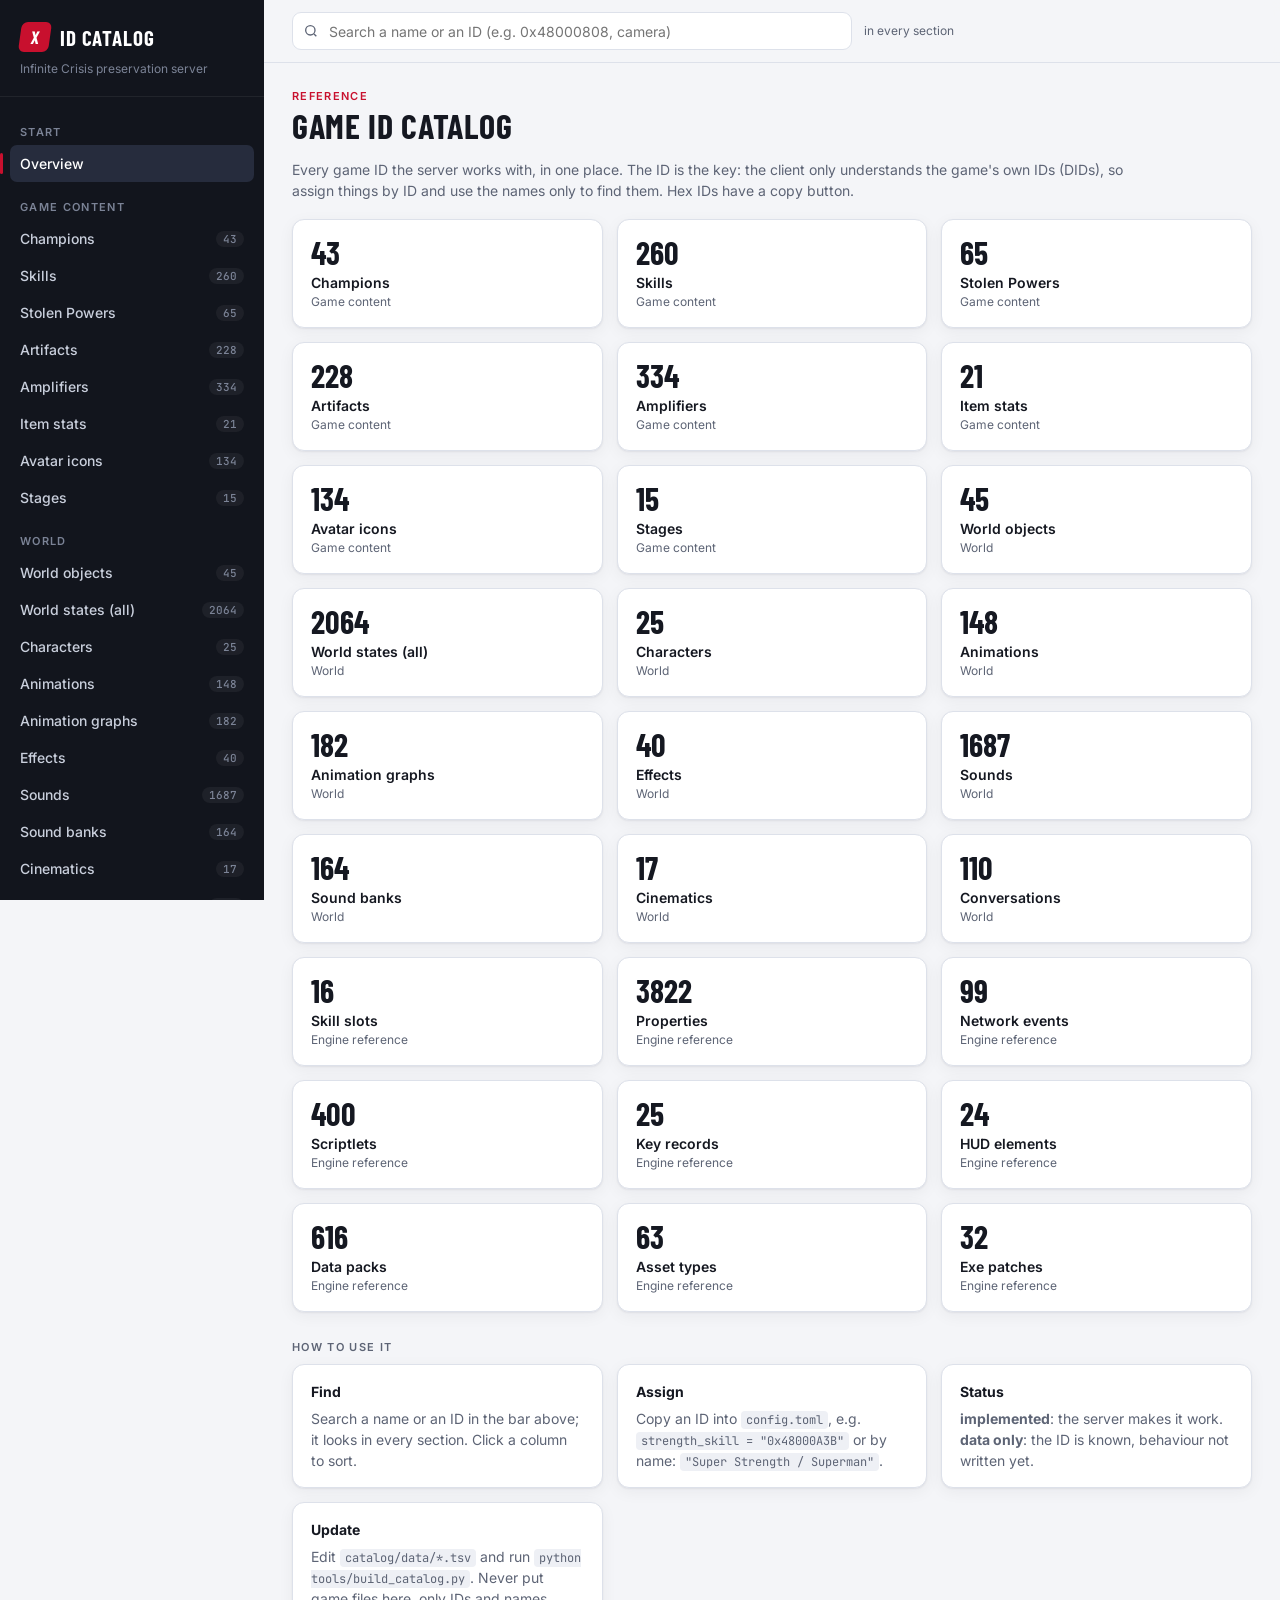
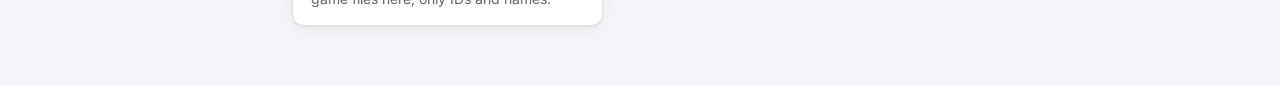
==== catalog/index.html @ af9a7152 "Infinite Crisis server: icserver snapshot Branch content is exactly the local icserver folder (C:\In" ====
<!doctype html>
<html lang="en">
<head>
<meta charset="utf-8">
<meta name="viewport" content="width=device-width, initial-scale=1">
<title>Infinite Crisis ID Catalog</title>
<meta name="description" content="Game IDs for the Infinite Crisis preservation server: champions, skills, Stolen Powers, stages and engine reference.">
<link rel="preconnect" href="https://fonts.googleapis.com">
<link rel="preconnect" href="https://fonts.gstatic.com" crossorigin>
<link href="https://fonts.googleapis.com/css2?family=Barlow+Condensed:wght@600;700&family=Inter:wght@400;500;600&family=JetBrains+Mono:wght@400;500&display=swap" rel="stylesheet">
<style>
:root {
  --bg: #f4f5f8; --panel: #ffffff; --panel-2: #eef0f5; --ink: #151821; --muted: #5d6475;
  --line: #dde1ea; --accent: #c8102e; --accent-ink: #ffffff; --accent-soft: #fbe7ea;
  --side-bg: #12151d; --side-ink: #c9cfdc; --side-muted: #7b8396; --side-hover: #1d2230; --side-active: #262c3d;
  --ok: #1d7a46; --ok-bg: #e2f4ea; --info: #1f5fbf; --info-bg: #e3edfb; --warn: #9a6200; --warn-bg: #fdf1dc;
  --off: #5d6475; --off-bg: #eceef3; --shadow: 0 1px 2px rgba(16,20,30,.06), 0 4px 16px rgba(16,20,30,.05);
  --mono: "JetBrains Mono", ui-monospace, Consolas, monospace;
}
@media (prefers-color-scheme: dark) {
  :root:not([data-theme="light"]) {
    --bg: #0d1016; --panel: #151922; --panel-2: #1b2030; --ink: #e7eaf1; --muted: #98a0b3;
    --line: #262c3b; --accent: #ff3b55; --accent-ink: #ffffff; --accent-soft: #3a1820;
    --side-bg: #090b10; --side-hover: #141823; --side-active: #1c2130;
    --ok: #4fd18b; --ok-bg: #12301f; --info: #74a8ff; --info-bg: #142540; --warn: #f2b545; --warn-bg: #3a2a0c;
    --off: #98a0b3; --off-bg: #20263a; --shadow: none;
  }
}
:root[data-theme="dark"] {
  --bg: #0d1016; --panel: #151922; --panel-2: #1b2030; --ink: #e7eaf1; --muted: #98a0b3;
  --line: #262c3b; --accent: #ff3b55; --accent-ink: #ffffff; --accent-soft: #3a1820;
  --side-bg: #090b10; --side-hover: #141823; --side-active: #1c2130;
  --ok: #4fd18b; --ok-bg: #12301f; --info: #74a8ff; --info-bg: #142540; --warn: #f2b545; --warn-bg: #3a2a0c;
  --off: #98a0b3; --off-bg: #20263a; --shadow: none;
}
* { box-sizing: border-box; }
html, body { margin: 0; height: 100%; }
body { background: var(--bg); color: var(--ink); font: 14px/1.5 Inter, system-ui, sans-serif; }
a { color: inherit; }
.app { display: grid; grid-template-columns: 264px 1fr; min-height: 100vh; }

/* ---- sidebar ---- */
.side { background: var(--side-bg); color: var(--side-ink); position: sticky; top: 0; height: 100vh;
  overflow-y: auto; display: flex; flex-direction: column; }
.brand { padding: 22px 20px 18px; border-bottom: 1px solid #ffffff10; }
.brand .mark { display: flex; align-items: center; gap: 10px; }
.brand .x { width: 30px; height: 30px; border-radius: 6px; background: var(--accent); display: grid;
  place-items: center; font: 700 18px "Barlow Condensed", sans-serif; color: #fff; transform: skew(-8deg); }
.brand h1 { margin: 0; font: 700 21px/1 "Barlow Condensed", sans-serif; letter-spacing: .04em; color: #fff;
  text-transform: uppercase; }
.brand p { margin: 8px 0 0; font-size: 12px; color: var(--side-muted); }
.nav { padding: 10px 10px 24px; flex: 1; }
.nav h2 { margin: 18px 10px 6px; font: 600 11px Inter, sans-serif; letter-spacing: .12em; text-transform: uppercase;
  color: var(--side-muted); }
.nav a { display: flex; align-items: center; justify-content: space-between; gap: 8px; padding: 8px 10px;
  border-radius: 7px; text-decoration: none; color: var(--side-ink); font-weight: 500; position: relative; }
.nav a:hover { background: var(--side-hover); }
.nav a.active { background: var(--side-active); color: #fff; }
.nav a.active::before { content: ""; position: absolute; left: -10px; top: 8px; bottom: 8px; width: 3px;
  border-radius: 2px; background: var(--accent); }
.nav .count { font: 500 11px var(--mono); color: var(--side-muted); background: #ffffff0d; padding: 1px 7px;
  border-radius: 10px; }
.nav .count.zero { opacity: .5; }
.side-foot { padding: 14px 20px; border-top: 1px solid #ffffff10; font-size: 12px; color: var(--side-muted); }
.side-foot button { background: none; border: 1px solid #ffffff22; color: var(--side-ink); border-radius: 6px;
  padding: 5px 10px; cursor: pointer; font: inherit; }

/* ---- main ---- */
.main { min-width: 0; display: flex; flex-direction: column; }
.top { position: sticky; top: 0; z-index: 5; background: color-mix(in srgb, var(--bg) 88%, transparent);
  backdrop-filter: blur(8px); border-bottom: 1px solid var(--line); padding: 12px 28px; display: flex; gap: 12px;
  align-items: center; }
.menu-btn { display: none; background: var(--panel); border: 1px solid var(--line); border-radius: 8px;
  width: 38px; height: 38px; color: var(--ink); cursor: pointer; font-size: 18px; }
.search { flex: 1; position: relative; max-width: 560px; }
.search input { width: 100%; height: 38px; border-radius: 9px; border: 1px solid var(--line);
  background: var(--panel); color: var(--ink); padding: 0 12px 0 36px; font: inherit; outline: none; }
.search input:focus { border-color: var(--accent); box-shadow: 0 0 0 3px var(--accent-soft); }
.search svg { position: absolute; left: 11px; top: 11px; color: var(--muted); }
.scope { font-size: 12px; color: var(--muted); white-space: nowrap; }
.content { padding: 26px 28px 60px; max-width: 1400px; width: 100%; }
.head { display: flex; align-items: flex-end; justify-content: space-between; gap: 16px; flex-wrap: wrap;
  margin-bottom: 16px; }
.head h2 { margin: 0; font: 700 34px/1 "Barlow Condensed", sans-serif; letter-spacing: .02em; text-transform: uppercase; }
.head .kicker { font: 600 11px Inter, sans-serif; letter-spacing: .12em; text-transform: uppercase; color: var(--accent);
  margin-bottom: 6px; }
.desc { color: var(--muted); max-width: 860px; margin: 0 0 18px; }
.meta { display: flex; gap: 8px; align-items: center; flex-wrap: wrap; font-size: 12px; color: var(--muted); }
.meta code { font-family: var(--mono); background: var(--panel-2); padding: 2px 6px; border-radius: 5px; }

/* ---- table ---- */
.card { background: var(--panel); border: 1px solid var(--line); border-radius: 12px; box-shadow: var(--shadow);
  overflow: hidden; }
.tbl-wrap { overflow-x: auto; }
table { border-collapse: collapse; width: 100%; }
th { position: sticky; top: 0; background: var(--panel-2); text-align: left; font: 600 11px Inter, sans-serif;
  letter-spacing: .08em; text-transform: uppercase; color: var(--muted); padding: 10px 14px; white-space: nowrap;
  border-bottom: 1px solid var(--line); cursor: pointer; user-select: none; }
th:hover { color: var(--ink); }
th .arrow { opacity: .35; margin-left: 4px; }
th.sorted .arrow { opacity: 1; color: var(--accent); }
td { padding: 9px 14px; border-bottom: 1px solid var(--line); vertical-align: top; }
tr:last-child td { border-bottom: 0; }
tbody tr:hover td { background: color-mix(in srgb, var(--panel-2) 60%, transparent); }
td.notes { color: var(--muted); min-width: 300px; max-width: 520px; }
td.wide { min-width: 220px; max-width: 420px; }
td .clamp { display: -webkit-box; -webkit-line-clamp: 4; -webkit-box-orient: vertical; overflow: hidden; cursor: pointer; }
td .clamp.open { -webkit-line-clamp: unset; display: block; }
.id { display: inline-flex; align-items: center; gap: 6px; font: 500 12.5px var(--mono); white-space: nowrap; }
.id button { border: 0; background: none; padding: 2px; cursor: pointer; color: var(--muted); border-radius: 4px;
  line-height: 0; opacity: .55; }
.id button:hover { opacity: 1; color: var(--accent); background: var(--accent-soft); }
.hexlist { display: flex; flex-wrap: wrap; gap: 4px 10px; }
.badge { display: inline-block; padding: 2px 9px; border-radius: 20px; font: 600 11.5px Inter, sans-serif;
  white-space: nowrap; background: var(--off-bg); color: var(--off); }
.badge.ok { background: var(--ok-bg); color: var(--ok); }
.badge.info { background: var(--info-bg); color: var(--info); }
.badge.warn { background: var(--warn-bg); color: var(--warn); }
.empty { padding: 40px 24px; text-align: center; color: var(--muted); }
.empty strong { display: block; color: var(--ink); font-size: 15px; margin-bottom: 6px; }
.more { padding: 12px 16px; border-top: 1px solid var(--line); color: var(--muted); font-size: 13px; }
.more button { font: inherit; font-weight: 600; color: var(--accent); background: var(--accent-soft); border: 0;
  border-radius: 7px; padding: 5px 10px; cursor: pointer; }
mark { background: var(--accent-soft); color: inherit; border-radius: 3px; padding: 0 1px; }

/* ---- overview ---- */
.tiles { display: grid; grid-template-columns: repeat(auto-fill, minmax(230px, 1fr)); gap: 14px; margin: 8px 0 28px; }
.tile { background: var(--panel); border: 1px solid var(--line); border-radius: 12px; padding: 16px 18px;
  text-decoration: none; box-shadow: var(--shadow); transition: border-color .15s, transform .15s; display: block; }
.tile:hover { border-color: var(--accent); transform: translateY(-1px); }
.tile .n { font: 700 32px/1 "Barlow Condensed", sans-serif; }
.tile .t { font-weight: 600; margin-top: 4px; }
.tile .g { font-size: 12px; color: var(--muted); }
.howto { display: grid; grid-template-columns: repeat(auto-fit, minmax(280px, 1fr)); gap: 14px; }
.howto .card { padding: 16px 18px; }
.howto h3 { margin: 0 0 6px; font-size: 14px; }
.howto p { margin: 0; color: var(--muted); }
.howto code { font-family: var(--mono); font-size: 12px; background: var(--panel-2); padding: 1px 5px; border-radius: 4px; }
.group-label { font: 600 11px Inter, sans-serif; letter-spacing: .12em; text-transform: uppercase; color: var(--muted);
  margin: 26px 0 10px; }
.hit-section { margin-bottom: 26px; }
.hit-section h3 { margin: 0 0 8px; font: 700 20px "Barlow Condensed", sans-serif; text-transform: uppercase; }
.hit-section h3 a { text-decoration: none; }
.hit-section h3 a:hover { color: var(--accent); }
.toast { position: fixed; bottom: 20px; left: 50%; transform: translateX(-50%) translateY(20px); opacity: 0;
  background: var(--ink); color: var(--bg); padding: 8px 14px; border-radius: 8px; font-size: 13px;
  transition: .2s; pointer-events: none; z-index: 20; }
.toast.show { opacity: 1; transform: translateX(-50%); }

@media (max-width: 860px) {
  .app { grid-template-columns: 1fr; }
  .side { position: fixed; inset: 0 auto 0 0; width: 280px; z-index: 30; transform: translateX(-100%);
    transition: transform .2s; }
  .app.open .side { transform: none; box-shadow: 0 0 0 100vmax #0008; }
  .menu-btn { display: inline-grid; place-items: center; }
  .top { padding: 10px 16px; }
  .content { padding: 20px 16px 48px; }
  .scope { display: none; }
  .head h2 { font-size: 28px; }
}
</style>
</head>
<body>
<div class="app" id="app">
  <aside class="side">
    <div class="brand">
      <div class="mark"><div class="x">X</div><h1>ID Catalog</h1></div>
      <p>Infinite Crisis preservation server</p>
    </div>
    <nav class="nav" id="nav"></nav>
    <div class="side-foot"><button id="theme" type="button">Toggle theme</button></div>
  </aside>
  <div class="main">
    <div class="top">
      <button class="menu-btn" id="menuBtn" type="button" aria-label="Menu">&#9776;</button>
      <label class="search">
        <svg width="16" height="16" viewBox="0 0 24 24" fill="none" stroke="currentColor" stroke-width="2"><circle cx="11" cy="11" r="7"/><path d="m20 20-3.5-3.5"/></svg>
        <input id="q" type="search" placeholder="Search a name or an ID (e.g. 0x48000808, camera)" autocomplete="off">
      </label>
      <span class="scope" id="scope"></span>
    </div>
    <main class="content" id="content"></main>
  </div>
</div>
<div class="toast" id="toast"></div>
<script>
const CATALOG = [{"group":"Game content","sections":[{"id":"champions","title":"Champions","file":"data/champions.tsv","description":"Every champion with its record (0x48), entity / variant (0x40), skill set and costumes. The variant is what the lobby and the server use to pick a champion.","columns":["id","name","variant","skill_set","skill_pack","portrait_icon","costume_variants","server_status"],"rows":[["0x48000915","Aquaman","0x400005C6","0x48000911","0xA0000289","0x1300197C","0x40000998 0x40000B12","data only"],["0x4800076F","Arcane Green Lantern","0x4000043B","0x4800076A","0xA0000288","0x130014DB","0x40000ABD 0x40000BC0 0x40000C09","data only"],["0x48000EA6","Arcane Supergirl","0x40000AB2","0x48000EA8","0xA00002B8","0x13002A61","0x40000AB2","data only"],["0x480007A0","Atomic Green Lantern","0x4000047D","0x480007A2","0xA0000287","0x13001650","0x4000080C 0x40000C1B","data only"],["0x48000D35","Atomic Joker","0x40000961","0x48000D37","0xA00002A5","0x130024C2","0x40000D4E 0x40000BAE","data only"],["0x48000888","Atomic Poison Ivy","0x40000553","0x48000883","0xA0000285","0x130018A2","0x4000091D 0x40000CD4","data only"],["0x480006D5","Atomic Wonder Woman","0x400003EC","0x480006D4","0xA0000284","0x1300130A","0x40000802 0x40000BED","data only"],["0x48000CFF","Atrocitus","0x40000932","0x48000D01","0xA0000283","0x1300243A","0x40000E76 0x40000A92","data only"],["0x480005CB","Batman","0x40000280","0x480005C9","0xA000028A","0x13000E6F","0x40000546 0x4000063A 0x40000CC0","data only"],["0x48000A89","Blue Beetle","0x400007FA","0x48000A8B","0xA00002A1","0x13001DC2","0x40000999 0x40000CA8","data only"],["0x4800072B","Catwoman","0x4000041C","0x4800072A","0xA0000299","0x1300146B","0x4000080A 0x40000B15","data only"],["0x480006A5","Cyborg","0x400003B2","0x480006A4","0xA0000298","0x1300124D","0x4000081F","data only"],["0x4800061D","Doomsday","0x4000015A","0x4800061B","0xA000028F","0x1300081B","0x4000039B 0x4000091C","data only"],["0x4800066F","Flash","0x40000396","0x48000670","0xA0000297","0x1300112E","0x4000063E 0x40000CB1","data only"],["0x48000617","Gaslight Batman","0x40000086","0x48000615","0xA000028D","0x130002E5","0x400003C7 0x40000549 0x40000BD3","playable (Tutorial 1)"],["0x48000629","Gaslight Catwoman","0x40000262","0x48000627","0xA0000293","0x13000CC2","0x40000397 0x40000AAD","data only"],["0x48000655","Gaslight Joker","0x4000038D","0x48000652","0xA0000296","0x1300102D","0x40000610 0x400007F3 0x40000C1D","data only"],["0x48000A26","Green Arrow","0x400006F9","0x48000A27","0xA000029F","0x13001CBA","0x40000A7A 0x40000C81 0x40000CB6","data only"],["0x48000630","Green Lantern","0x4000034D","0x4800062E","0xA0000294","0x13000F3A","0x400006EB 0x40000C07","data only"],["0x48000873","Harley Quinn","0x4000054A","0x48000871","0xA000029C","0x13001837","0x40000D2E 0x40000807 0x4000080D","data only"],["0x48000EE8","Hawkgirl","0x40000AE2","0x48000EEA","0xA00002B7","0x13002AFF","0x40000E70 0x40000B6E","data only"],["0x48000F69","Katana","0x40000BA6","0x48000F6B","0xA00002E2","0x13002C98","0x40000C26 0x40000D5A","data only"],["0x48000FCD","Krypto","0x40000BE4","0x48000FCF","0xA00002F6","0x13002D95","0x40000CC1 0x40000E77 0x40000ED4","data only"],["0x48000F5E","Lex Luthor","0x40000B70","0x48000F5F","0xA00002DD","0x13002C8F","0x40000C84","data only"],["0x480009F5","Mecha Superman","0x4000063D","0x480009F7","0xA000029E","0x13001C37","0x40000E60 0x40000A72","data only"],["0x480007BF","Mecha Wonder Woman","0x40000483","0x480007C1","0xA000029A","0x130016B2","0x40000818 0x40000CDB","data only"],["0x4800060D","Nightmare Batman","0x40000009","0x4800060B","0xA000028B","0x130000B2","0x4000043C 0x40000639 0x40000D1C","data only"],["0x48000CDE","Nightmare Robin","0x4000091A","0x48000CE0","0xA00002A4","0x1300238A","0x40000AE6","data only"],["0x48000A38","Nightmare Superman","0x400007C0","0x48000A3A","0xA00002A0","0x13001D1E","0x40000D5D 0x40000BBE","data only"],["0x4800061A","Poison Ivy","0x40000145","0x48000618","0xA000028E","0x1300077C","0x4000027A 0x40000AAB 0x40000AAE","data only"],["0x48000823","Robin","0x400005B4","0x48000817","0xA000029B","0x13001731","0x400005B4 0x40000B13","data only"],["0x48000643","Shazam","0x40000358","0x48000641","0xA0000295","0x13000FDF","0x4000060D 0x40000C27","data only"],["0x48000AAA","Sinestro","0x40000805","0x48000AAC","0xA00002A2","0x13001F6F","0x40000E75 0x40000ED5 0x40000BEE","data only"],["0x48001095","Solomon Grundy","0x40000C44","0x48001097","0xA0000324","0x13002F6A","0x40000C4B","data only"],["0x48000939","Star Sapphire","0x400005CF","0x4800093B","0xA000029D","0x130019E5","0x400005CF 0x400005CF","data only"],["0x48000F00","Stargirl","0x40000AEA","0x48000F02","0xA00002B0","0x13002B29","0x40000E88 0x40000B11 0x40000CED","data only"],["0x48000E6A","Starro","0x40000A96","0x48000E69","0xA00002A6","0x130028EA","0x40000B14 0x40000D22","data only"],["0x48000B70","Supergirl","0x40000810","0x48000B72","0xA00002A3","0x130021AB","0x40000E87 0x40000B20","data only"],["0x48000610","Superman","0x4000002B","0x4800060E","0xA000028C","0x13000120","0x40000806 0x4000092D 0x40000AAF 0x40000B10 0x40000C6A","data only"],["0x48000F1C","Swamp Thing","0x40000B16","0x48000F1A","0xA00002CB","0x13002BCD","0x40000B1B","data only"],["0x48000623","The Joker","0x40000213","0x48000621","0xA0000291","0x13000B06","0x40000395 0x40000636 0x40000701 0x40000A76","data only"],["0x48000625","Wonder Woman","0x40000260","0x48000624","0xA0000292","0x13000C70","0x4000047F 0x4000095F","data only"],["0x48000620","Zatanna","0x4000015B","0x4800061E","0xA0000290","0x130008B3","0x40000275 0x40000AE4","data only"]]},{"id":"skills","title":"Skills","file":"data/skills.tsv","description":"Champion skill sets (basic attack, Q, W, E, R, passive) and the Stolen Powers the server implements. Stats are 'stat id=base(per rank)': 3 = cost (Will, stored negative), 5 = damage, 15 = cooldown in seconds (it drops per rank in every champion's kit), 18 = range (probable). All 43 champions, from 'python ic.py catalog --scan' on a full install.","columns":["id","champion","slot","key","name","icon","targeting","script","stats","server_status","notes"],"rows":[["0x48000911:0","Aquaman","0","Basic","Basic Attack","0x1300197A","9","0x34000374","18=1","data only",""],["0x48000911:1","Aquaman","1","Q","Trident of the King","0x13001979","13","0x34000394","22=1 5=50(+25/rank) 1=100(+50/rank) 3=-30(-15/rank) 15=6 18=11 30=13.5","data only",""],["0x48000911:2","Aquaman","2","W","Stagger","0x13001975","14","0x34000396","5=45(+35/rank) 14=1.5 19=4 21=0.6 18=1.75 3=-55(-10/rank) 15=14","data only",""],["0x48000911:3","Aquaman","3","E","Undertow","0x13001978","13","0x3400037A","5=30(+25/rank) 3=-40(-20/rank) 18=3 22=1 30=15 14=4 15=12(-1/rank)","data only",""],["0x48000911:4","Aquaman","4","R","Might of Atlantis","0x13001977","5","0x34000397","5=60(+40/rank) 1=50(+25/rank) 12=0.175(+0.025/rank) 20=75(+50/rank) 14=4 15=30(-3/rank)","data only",""],["0x48000911:5","Aquaman","5","Passive","Rising Tide","0x13001976","","0x34000395","14=4 5=20(+15/rank) 8=10(+5/rank)","data only",""],["0x4800076A:0","Arcane Green Lantern","0","Basic","Basic Attack","0x13001506","9","0x34000295","18=1","data only",""],["0x4800076A:1","Arcane Green Lantern","1","Q","Construct Champion","0x13001504","13","0x34000293","22=2 5=60(+35/rank) 3=-65(-10/rank) 14=1.25 18=8.5 30=7.5 15=13(-1/rank)","data only",""],["0x4800076A:2","Arcane Green Lantern","2","W","Shackles","0x13001503","7","0x34000294","18=3.25 17=5.25 15=15 14=3 9=-0.25(-0.05/rank) 19=0.8(+0.15/rank) 3=-70(-5/rank)","data only",""],["0x4800076A:3","Arcane Green Lantern","3","E","Emerald Lantern","0x130014FE","1","0x34000290","5=50(+40/rank) 18=2.5 17=5 30=11 23=6 15=9 12=3 3=-30(-10/rank)","data only",""],["0x4800076A:4","Arcane Green Lantern","4","R","Deny the Black","0x13001502","14","0x34000291","14=5 19=1.5 21=5 18=60 17=45 12=4500 10=250(+125/rank) 15=165(-15/rank)","data only",""],["0x4800076A:5","Arcane Green Lantern","5","Passive","Emerald Light","0x13001505","","0x34000292","42=10(+5/rank) 8=30(+10/rank) 14=3 19=4 18=5 15=8","data only",""],["0x48000EA8:0","Arcane Supergirl","0","Basic","Basic Attack","0x13002A6B","9","0x3400054A","18=5.2 44=0.065 30=18","data only",""],["0x48000EA8:1","Arcane Supergirl","1","Q","Breath of Rao","0x13002A9E","13","0x3400054E","5=70(+40/rank) 18=9 17=14 30=12 4=20 14=1.25 12=0.3 15=9(-1/rank) 3=-60(-15/rank) 22=2","data only",""],["0x48000EA8:2","Arcane Supergirl","2","W","Firewall","0x13002A6C","1","0x3400054C","5=25.7143(+20/rank) 1=90(+70/rank) 22=6 23=6 18=1 17=1 14=3.5 19=0.1 21=0.3 9=-0.2(-0.05/rank) 3=-25(-5/rank) 15=13 12=2","data only",""],["0x48000EA8:3","Arcane Supergirl","3","E","Pyrolyze","0x13002A6D","13","0x3400054B","5=80(+40/rank) 14=1 19=0.3 30=15 22=1 18=9 15=8 3=-75(-25/rank)","data only",""],["0x48000EA8:4","Arcane Supergirl","4","R","Rao's Wrath","0x13002A6E","1","0x3400054D","5=100(+25/rank) 32=3 18=2 23=18 30=23 14=6 19=0.3 15=75","data only",""],["0x48000EA8:5","Arcane Supergirl","5","Passive","Daughter of Rao","0x13002A6F","","0x34000550","5=40(+35/rank) 14=4 19=4 15=6","data only",""],["0x480007A2:0","Atomic Green Lantern","0","Basic","Basic Attack","0x1300165D","9","0x340002B6","18=1","data only",""],["0x480007A2:1","Atomic Green Lantern","1","Q","Grab","0x1300165C","13","0x340002B5","5=60(+40/rank) 22=1 14=0.35 3=-75(-5/rank) 15=16(-2/rank) 18=7 30=16","data only",""],["0x480007A2:2","Atomic Green Lantern","2","W","Scorched Earth","0x13001662","1","0x340002B2","5=40(+25/rank) 14=1.5 1=40(+25/rank) 18=1.75 23=2 3=-35(-5/rank) 15=6.5(-0.5/rank)","data only",""],["0x480007A2:3","Atomic Green Lantern","3","E","Shards of Will","0x13001663","7","0x340002B1","5=1 14=5 10=50(+25/rank) 12=0.2 22=0.05 2=0.5 3=-40(-10/rank) 18=5.5 15=10","data only",""],["0x480007A2:4","Atomic Green Lantern","4","R","Meltdown","0x13001661","14","0x340002B4","5=30(+15/rank) 17=2.25 18=6 23=4 14=6 30=4 33=15 4=5 19=1 21=6 15=120","data only",""],["0x480007A2:5","Atomic Green Lantern","5","Passive","Radiation Sickness","0x1300165B","","0x340002B3","14=6 1=40(+40/rank) 9=-0.4 19=3 12=4 15=4","data only",""],["0x48000D37:0","Atomic Joker","0","Basic","Basic Attack","0x130024D1","9","0x340004DF","18=5.25 44=0.03 30=18","data only",""],["0x48000D37:1","Atomic Joker","1","Q","Hot Potato","0x130024D0","14","0x340004DD","5=0.5(+0.1/rank) 1=1.25(+0.15/rank) 20=0.5(+0.1/rank) 12=1.25(+0.15/rank) 18=5.25 17=4 22=1 24=170 30=17 3=-20(-5/rank) 15=7","data only",""],["0x48000D37:2","Atomic Joker","2","W","Plutonium Peel","0x130024CD","1","0x340004DC","23=6 18=0.6 22=1.2 14=25(+5/rank) 19=0.75 21=3 30=1.2 32=3 12=3 31=20(-2/rank) 15=1 3=-35","data only",""],["0x48000D37:3","Atomic Joker","3","E","Acid Balloon","0x130024CE","1","0x340004DB","5=50(+20/rank) 1=10(+10/rank) 23=9 18=1.5 14=4 19=0.5 15=9 3=-35(-10/rank)","data only",""],["0x48000D37:4","Atomic Joker","4","R","Jack in the Box","0x130024CF","7","0x340004DA","5=60(+30/rank) 1=240(+120/rank) 18=6.5 30=12 12=0.06(+0.03/rank) 15=120(-10/rank) 14=1 19=8 33=2 32=4","data only",""],["0x48000D37:5","Atomic Joker","5","Passive","The Punch Line","0x130024CC","","0x340004DE","5=25(+20/rank) 1=200(+160/rank) 18=2.5 14=5.36 19=0.67 21=2 4=5.5","data only",""],["0x48000883:0","Atomic Poison Ivy","0","Basic","Basic Attack","0x130018AE","9","0x34000352","18=1","data only",""],["0x48000883:1","Atomic Poison Ivy","1","Q","Poisoned Earth","0x130018AF","7","0x34000354","5=40(+30/rank) 12=0.5 3=-25(-5/rank) 15=4(-0.3333/rank) 18=2.5","data only",""],["0x48000883:2","Atomic Poison Ivy","2","W","Bramble Rapture","0x130018B0","14","0x34000353","5=50(+50/rank) 18=3.75 14=1.25 19=1.5 3=-70(-10/rank) 15=18(-1/rank) 4=0.2 30=10","data only",""],["0x48000883:3","Atomic Poison Ivy","3","E","Wall of Thorns","0x130018B1","1","0x34000356","5=70(+40/rank) 9=-0.4(-0.1/rank) 22=7 33=700 3=-45(-5/rank) 23=7 18=1 14=3 19=3 21=3 4=1 15=15 12=0.675","data only",""],["0x48000883:4","Atomic Poison Ivy","4","R","Secrets of the Forest","0x130018B4","7","0x34000355","18=4.5 14=10 12=10(+10/rank) 15=90(-10/rank)","data only",""],["0x48000883:5","Atomic Poison Ivy","5","Passive","Toxic Growth","0x130018B2","","0x34000357","10=60(+55/rank) 14=10 19=5","data only",""],["0x480006D4:0","Atomic Wonder Woman","0","Basic","Basic Attack","0x13001307","9","0x34000257","12=0.11 18=1.25","data only",""],["0x480006D4:1","Atomic Wonder Woman","1","Q","Vault","0x13001304","1","0x34000256","5=50(+30/rank) 18=1.75 23=6 15=18(-1/rank) 14=4","data only",""],["0x480006D4:2","Atomic Wonder Woman","2","W","Smite","0x13001305","5","0x34000255","5=30(+25/rank) 1=40(+30/rank) 15=8(-1/rank) 14=4.5 18=0.5","data only",""],["0x480006D4:3","Atomic Wonder Woman","3","E","Savage Sweep","0x13001303","13","0x34000254","5=40(+30/rank) 1=20(+15/rank) 9=-0.15(-0.1/rank) 15=10(-1/rank) 18=3.2 17=0.75 24=90 14=2 19=2","data only",""],["0x480006D4:4","Atomic Wonder Woman","4","R","Reclaimer","0x13001302","14","0x34000253","5=175(+70/rank) 18=40 15=145(-10/rank) 14=12","data only",""],["0x480006D4:5","Atomic Wonder Woman","5","Passive","Rev","0x13001306","","0x34000265","1=-0.25(-0.25/rank) 14=6 12=2","data only",""],["0x48000D01:0","Atrocitus","0","Basic","Basic Attack","0x1300245E","9","0x340004CC","18=1 12=0.11","data only",""],["0x48000D01:1","Atrocitus","1","Q","Crimson Slash","0x13002482","5","0x340004CD","5=30(+20/rank) 14=5 19=2 21=0.8 9=-0.3(-0.0333/rank) 18=1.75 17=0.5 15=8(-1/rank)","data only",""],["0x48000D01:2","Atrocitus","2","W","Come At Me","0x13002483","7","0x340004CE","23=4.5 14=4 19=4 5=2(+1/rank) 1=0.5(+0.3/rank) 21=0.5 12=0.1 15=12","data only",""],["0x48000D01:3","Atrocitus","3","E","Overwhelming Rage","0x13002484","14","0x340004CF","5=65(+35/rank) 15=15 18=3.75 30=12 14=0.65(+0.15/rank) 19=0.3 12=-0.75","data only",""],["0x48000D01:4","Atrocitus","4","R","Plasma Wave","0x13002485","13","0x340004D0","5=200(+70/rank) 18=6.5 24=60 15=120 14=6 12=20 1=0.15","data only",""],["0x48000D01:5","Atrocitus","5","Passive","Red Lantern's Rage","0x13002486","","0x340004D1","39=5 40=2.5 12=-2.5 14=10 3=-50 5=30(+10/rank) 18=2.5 15=5(-1/rank)","data only",""],["0x480005C9:0","Batman","0","Basic","Basic Attack","0x130012B2","9","0x34000178","18=1","data only",""],["0x480005C9:1","Batman","1","Q","Batarang","0x130012B1","13","0x34000244","5=40(+40/rank) 1=30(+30/rank) 18=7 9=-0.6 14=2 30=16 22=1 3=-40 15=6 19=6 12=20","data only",""],["0x480005C9:2","Batman","2","W","Martial Arts","0x130012AE","14","0x34000243","3=-25 18=4.5 5=45(+25/rank) 32=2 31=15(-2/rank) 12=25 15=0.5 14=-5","data only",""],["0x480005C9:3","Batman","3","E","Cape Sweep","0x130012B0","7","0x34000242","5=50(+35/rank) 18=3 14=4 27=-0.15(-0.05/rank) 19=4 15=9 3=-35","data only",""],["0x480005C9:4","Batman","4","R","The Dark Knight","0x130012AD","7","0x34000248","14=2 19=1.5 21=6 5=100(+50/rank) 18=3 32=0.3 23=7 4=0.1(+0.0333/rank) 12=10 15=90","data only",""],["0x480005C9:5","Batman","5","Passive","Watching, Waiting","0x130012AF","","0x340002AE","38=0.05(+0.05/rank)","data only",""],["0x48000A8B:0","Blue Beetle","0","Basic","Basic Attack","0x13001DC5","9","0x34000457","18=5.25 17=1 44=0.09 30=18","data only",""],["0x48000A8B:1","Blue Beetle","1","Q","Energy Cannon","0x13001DDF","13","0x34000451","5=75(+45/rank) 1=50(+30/rank) 3=-40(-15/rank) 15=7 22=1 18=10 17=2.5 30=16.5","data only",""],["0x48000A8B:2","Blue Beetle","2","W","Scarab Scanner","0x13001DE0","1","0x34000454","18=4.5 45=1.5 30=9 23=8 14=30 19=6 3=-30(-5/rank) 15=20(-4/rank)","data only",""],["0x48000A8B:3","Blue Beetle","3","E","Stick And Move","0x13001DE2","13","0x34000455","5=25(+20/rank) 1=0.5 33=4 30=11.5 12=12 3=-70(-10/rank) 15=18(-2/rank) 22=1 23=5.75 18=4.75","data only",""],["0x48000A8B:4","Blue Beetle","4","R","Infiltrator Mode","0x13001DE5","5","0x3400044F","15=3 4=0.2 12=1(+1/rank)","data only",""],["0x48000A8B:5","Blue Beetle","5","Passive","Reach Directive: Disrupt","0x13001DE4","","0x34000456","1=30(+20/rank) 15=12(-2/rank) 14=6","data only",""],["0x4800072A:0","Catwoman","0","Basic","Basic Attack","0x13001467","9","0x34000279","18=1","data only",""],["0x4800072A:1","Catwoman","1","Q","Whip Strike","0x13001464","14","0x34000276","5=70(+35/rank) 18=5.25 17=4.5 22=2.5 15=4 3=-30(-10/rank)","data only",""],["0x4800072A:2","Catwoman","2","W","Cat's Paw","0x13001465","14","0x34000277","5=60(+40/rank) 18=4.5 19=2 9=-0.3(-0.05/rank) 3=-85(-20/rank) 15=12","data only",""],["0x4800072A:3","Catwoman","3","E","Acrobat","0x1300146A","13","0x3400027B","18=3.5 22=1 14=5 12=0.25(+0.05/rank) 19=0.5(+0.1/rank) 3=-30(-5/rank) 15=8","data only",""],["0x4800072A:4","Catwoman","4","R","Bad Kitty","0x13001468","5","0x3400027A","5=60(+30/rank) 19=3 1=40(+30/rank) 14=8 12=2 15=120","data only",""],["0x4800072A:5","Catwoman","5","Passive","Cat Burglar","0x13001466","","0x34000278","15=12(-2/rank) 3=5(+5/rank) 22=45","data only",""],["0x480006A4:0","Cyborg","0","Basic","Basic Attack","0x1300124B","9","0x34000238","30=18 44=0.08 18=5.25","data only",""],["0x480006A4:1","Cyborg","1","Q","Tracer Shot","0x13001249","13","0x34000236","5=50(+20/rank) 18=9 30=14 12=5(+10/rank) 15=8(-1/rank) 3=-35(-10/rank) 14=5 22=1","data only",""],["0x480006A4:2","Cyborg","2","W","Charged Burst","0x13001248","7","0x34000235","5=45(+45/rank) 9=-0.35 1=-0.5 18=2.5 17=2.5 19=0.35 14=1 15=19(-1/rank) 3=-75(-10/rank)","data only",""],["0x480006A4:3","Cyborg","3","E","Cascade","0x13001247","5","0x34000234","4=0.2 27=0.1(+0.1/rank) 14=2 19=5(+1/rank) 15=15 3=-75(-15/rank)","data only",""],["0x480006A4:4","Cyborg","4","R","Plasma Cannon","0x13001246","13","0x34000233","5=200(+50/rank) 18=9.5 22=2.2 14=10 15=110(-10/rank)","data only",""],["0x480006A4:5","Cyborg","5","Passive","Cybernetic Targeting","0x1300124A","","0x34000237","12=4 5=0.02(+0.02/rank) 33=80(+80/rank)","data only",""],["0x4800061B:0","Doomsday","0","Basic","Basic Attack","0x13000A0D","9","0x340000A9","18=1.25","data only",""],["0x4800061B:1","Doomsday","1","Q","Pummeling Assault","0x13000A0F","1","0x340000DF","5=30(+15/rank) 18=1.75 23=2.25 19=0.75 15=9(-1/rank)","data only",""],["0x4800061B:2","Doomsday","2","W","Berserk","0x13000C61","7","0x3400015D","38=10(+5/rank) 5=20(+10/rank) 1=80(+40/rank) 18=2.5 14=4 4=0.1 15=12","data only",""],["0x4800061B:3","Doomsday","3","E","Charge","0x13000A10","14","0x340000E0","5=40(+30/rank) 1=60(+40/rank) 18=3.5 17=4 30=16 14=0.8 32=250 15=15(-2/rank)","data only",""],["0x4800061B:4","Doomsday","4","R","Kryptonian Rage","0x13000A11","5","0x340000E1","12=7(+1/rank) 31=3.5(+0.5/rank) 7=0.1(+0.05/rank) 13=0.1(+0.02/rank) 15=2 3=-100","data only",""],["0x4800061B:5","Doomsday","5","Passive","Revenge","0x13000DC1","","0x340000E6","8=10(+5/rank) 12=10(+10/rank) 33=300 14=15 32=300 5=0.03(+0.01/rank) 11=-0.03(-0.01/rank)","data only",""],["0x48000670:0","Flash","0","Basic","Basic Attack","0x13001135","9","0x3400021A","18=1","data only",""],["0x48000670:1","Flash","1","Q","Flash Attack","0x13001134","1","0x3400021B","5=60(+35/rank) 3=-25(-15/rank) 30=17 15=9 23=6.5 22=1 12=0.4 2=2.5","data only",""],["0x48000670:2","Flash","2","W","F=MA","0x13001133","5","0x34000219","5=20(+10/rank) 4=3.5 14=3 19=4 21=0.25 3=-75(-25/rank) 15=10(-1/rank)","data only",""],["0x48000670:3","Flash","3","E","Hyper Vibration","0x13001132","5","0x34000218","14=3(+1/rank) 9=-0.2 19=2 42=5(+5/rank) 3=-60(-10/rank) 15=13(-1/rank)","data only",""],["0x48000670:4","Flash","4","R","Speed Storm","0x13001130","7","0x34000217","5=40(+30/rank) 1=60(+40/rank) 18=4.5 15=120 14=2 19=0.5 21=1","data only",""],["0x48000670:5","Flash","5","Passive","Speed Force","0x13001131","","0x34000216","14=2.5 4=0.025(+0.01/rank) 12=5 39=0.001","data only",""],["0x48000615:0","Gaslight Batman","0","Basic","Basic Attack","0x13000372","9","0x34000037","30=18 44=0.08 18=5.35","implemented","Alternating right/left shots, shot VFX 0x10000188 / 0x10000189. Rank = element 0 of property 0x100000AF."],["0x48000615:1","Gaslight Batman","1","Q","Sonic Batarang","0x13000374","13","0x3400003B","5=60(+25/rank) 18=9 30=14 17=4 22=1.25 2=1(+1/rank) 15=5 3=-40(-10/rank)","implemented","Ricochets to the nearest enemy (2 bounces). Cost stat type 3: 40 base."],["0x48000615:2","Gaslight Batman","2","W","Sonic Shell","0x13000377","1","0x3400003A","5=70(+40/rank) 18=2 23=8.5 30=10 15=8 3=-50(-5/rank)","implemented","Area blast at the cursor. Cost 50 base."],["0x48000615:3","Gaslight Batman","3","E","Bat Flight","0x13000373","13","0x34000038","5=40(+40/rank) 22=1.1 18=7.5 30=12 15=20(-2/rank) 3=-75(-10/rank)","implemented","Leap to the cursor. Cost 75 base. Movement skill (0x100007FD)."],["0x48000615:4","Gaslight Batman","4","R","Bat Scream","0x13000375","13","0x34000039","5=225(+125/rank) 18=230 30=15 22=3 15=110(-10/rank)","implemented","60 m line through walls. The tutorial uses a 10 s cooldown."],["0x48000615:5","Gaslight Batman","5","Passive","Echoes","0x13000DC2","","0x34000048","27=0.1 14=2.5 12=2(+1/rank) 5=0.1(+0.05/rank) 1=0.1(+0.05/rank)","shown only",""],["0x48000627:0","Gaslight Catwoman","0","Basic","Basic Attack","0x13000CF1","9","0x3400018E","18=1","data only",""],["0x48000627:1","Gaslight Catwoman","1","Q","Steampowered Claws","0x13000CF2","13","0x340001B7","5=50(+35/rank) 18=6.5 30=13.5 15=11 3=-55(-20/rank) 14=1 19=5 22=0.75","data only",""],["0x48000627:2","Gaslight Catwoman","2","W","Shred","0x13001895","14","0x3400034C","5=10(+10/rank) 1=0.02(+0.02/rank) 15=12(-2/rank) 12=0.5 3=-35(-20/rank) 18=1.6 33=280","data only",""],["0x48000627:3","Gaslight Catwoman","3","E","Blood Hunt","0x13000CF4","7","0x340001C6","15=25(-3/rank) 14=2.5 12=0.5 5=40(+20/rank) 3=-80(-10/rank) 4=0.3 18=25","data only",""],["0x48000627:4","Gaslight Catwoman","4","R","Predator's Grace","0x13000CF5","14","0x340001CE","5=125(+75/rank) 1=0.5 18=4 15=30(-2/rank) 12=0.5","data only",""],["0x48000627:5","Gaslight Catwoman","5","Passive","Sharpened Claws","0x13000D8A","","","5=30(+30/rank) 14=5","data only",""],["0x48000652:0","Gaslight Joker","0","Basic","Basic Attack","0x1300102E","9","0x34000200","12=0.11 18=1","data only",""],["0x48000652:1","Gaslight Joker","1","Q","Fetid Cleaver","0x1300102F","5","0x34000205","5=40(+20/rank) 8=0.02(+0.01/rank) 15=5 14=5 18=0.5","data only",""],["0x48000652:2","Gaslight Joker","2","W","Ham Toss","0x13001030","1","0x3400020A","5=50(+45/rank) 18=2 30=14 23=9 14=3 19=0.7(+0.2/rank) 15=12 3=-30(-10/rank)","data only",""],["0x48000652:3","Gaslight Joker","3","E","Snack Time!","0x13001031","5","0x34000202","14=1 19=2 15=17(-2/rank) 3=-45 4=0.2(+0.1/rank)","data only",""],["0x48000652:4","Gaslight Joker","4","R","Rat Swarm","0x13001032","7","0x34000201","5=30(+20/rank) 1=-0.3 9=-0.15 12=-22(-14/rank) 3=-36(-24/rank) 18=3 15=3","data only",""],["0x48000652:5","Gaslight Joker","5","Passive","Blood Money","0x13001033","","0x34000203","8=15(+15/rank) 12=3(+3/rank) 19=90(+90/rank) 14=5 15=10","data only",""],["0x48000A27:0","Green Arrow","0","Basic","Basic Attack","0x13001CBC","9","0x34000411","18=5.25 44=0.03 30=18","data only",""],["0x48000A27:1","Green Arrow","1","Q","Superfoam Arrows","0x13001CBD","13","0x3400040E","9=-0.1(-0.05/rank) 15=14(-2/rank) 14=2 4=0.1 3=-70(-10/rank) 30=12 18=4 19=2 22=1 21=4","data only",""],["0x48000A27:2","Green Arrow","2","W","Ballistic Arrows","0x13001CBE","5","0x3400040D","15=7 5=10(+20/rank) 43=3(+3/rank) 14=4 3=-25(-5/rank)","data only",""],["0x48000A27:3","Green Arrow","3","E","Thermite Arrows","0x13001CBF","5","0x34000410","5=40(+35/rank) 1=20(+30/rank) 3=-25(-5/rank) 15=7 18=1.5 17=1.5 14=3 19=4","data only",""],["0x48000A27:4","Green Arrow","4","R","Bullseye","0x13001CC0","13","0x3400040C","5=65(+45/rank) 1=85(+75/rank) 15=16 18=7 17=13.5 14=2 19=4 9=-0.15 30=16.5 22=1","data only",""],["0x48000A27:5","Green Arrow","5","Passive","Adaptable Ammo","0x13001CC1","","0x34000412","14=2 27=0.04(+0.04/rank) 19=1(+0.5/rank)","data only",""],["0x4800062E:0","Green Lantern","0","Basic","Basic Attack","0x13000F34","9","0x340001E7","30=18 44=0.08 18=5.25","data only",""],["0x4800062E:1","Green Lantern","1","Q","Slam","0x13000F35","14","0x340001E6","5=60(+40/rank) 1=10(+10/rank) 18=5.25 15=8(-1/rank) 3=-40(-25/rank)","data only",""],["0x4800062E:2","Green Lantern","2","W","Constrict","0x13000F36","14","0x340001E4","5=50(+25/rank) 18=5.25 14=1(+0.5/rank) 19=-1.5 15=14 3=-70(-40/rank) 9=-0.7","data only",""],["0x4800062E:3","Green Lantern","3","E","Missile Barrage","0x13000F37","13","0x340001E3","22=1 5=30(+15/rank) 18=8 17=1.5 30=15 15=16(-2/rank) 3=-70(-20/rank) 14=3 19=5 12=-6","data only",""],["0x4800062E:4","Green Lantern","4","R","Green Lantern's Light","0x13000F38","1","0x340001E2","5=175(+125/rank) 18=3.5 17=1.75 14=1 23=6 15=120(-5/rank)","data only",""],["0x4800062E:5","Green Lantern","5","Passive","Indomitable Will","0x13000F39","","0x340001E5","5=0.07(+0.01/rank) 12=0.005(+0.005/rank) 32=0.05(+0.01/rank) 4=-1 15=12","data only",""],["0x48000871:0","Harley Quinn","0","Basic","Basic Attack","0x13001839","9","0x34000343","30=18 44=0.065 18=5","data only",""],["0x48000871:1","Harley Quinn","1","Q","Pies!","0x1300183A","7","0x34000342","5=50(+40/rank) 18=6.5 30=14 15=9(-1/rank) 3=-25(-10/rank) 33=3","data only",""],["0x48000871:2","Harley Quinn","2","W","Back Off","0x1300183B","14","0x34000341","18=2.5 17=4 5=80(+45/rank) 15=16 14=0.33 19=0.75 21=1.5 9=-0.25 32=100 3=-65(-5/rank)","data only",""],["0x48000871:3","Harley Quinn","3","E","Best Medicine","0x1300183C","14","0x3400033F","18=6 8=40(+30/rank) 15=10 3=-60(-30/rank)","data only",""],["0x48000871:4","Harley Quinn","4","R","Puddin' Time!","0x1300183D","13","0x3400033E","5=175(+50/rank) 14=1 19=6 18=7 24=55 15=120(-10/rank)","data only",""],["0x48000871:5","Harley Quinn","5","Passive","BFFs","0x1300183E","7","0x34000340","14=3 18=6 4=0.1(+0.025/rank) 32=333 27=0.1(+0.025/rank)","data only",""],["0x48000EEA:0","Hawkgirl","0","Basic","Basic Attack","0x13002B22","9","0x34000579","18=1 12=0.11","data only",""],["0x48000EEA:1","Hawkgirl","1","Q","Mace Throw","0x13002B23","13","0x34000574","22=0.75 5=60(+35/rank) 1=30(+17.5/rank) 20=30(+15/rank) 3=-25(-5/rank) 15=8 18=8.5 17=15 30=16 14=5 19=0.2","data only",""],["0x48000EEA:2","Hawkgirl","2","W","Soar","0x13002B24","5","0x34000575","4=0.15(+0.05/rank) 14=5 3=-40(-5/rank) 15=18(-1/rank)","data only",""],["0x48000EEA:3","Hawkgirl","3","E","Haymaker","0x13002B25","5","0x34000576","5=40(+10/rank) 20=0.02 12=225 3=-35(-5/rank) 15=6 18=2.25 17=0.5 14=5","data only",""],["0x48000EEA:4","Hawkgirl","4","R","Howling Eye","0x13002B26","14","0x34000577","5=175(+55/rank) 1=50(+25/rank) 8=40(+10/rank) 15=120(-10/rank) 14=1 19=0.5 23=3.5 18=1.5 17=3","data only",""],["0x48000EEA:5","Hawkgirl","5","Passive","Thrill of Battle","0x13002B43","","0x34000578","40=4(+2/rank) 14=5 33=4","data only",""],["0x48000F6B:0","Katana","0","Basic","Basic Attack","0x13002CA2","9","0x340005BB","18=1 12=0.11","data only",""],["0x48000F6B:1","Katana","1","Q","Slash","0x13002CA3","13","0x340005B8","5=50(+35/rank) 24=150 18=2.25 15=3.5","data only",""],["0x48000F6B:2","Katana","2","W","Cross Step","0x13002CA4","13","0x340005B7","18=1.5 22=1 14=4 30=14 5=6(+3/rank) 14=5 19=3 15=3.5","data only",""],["0x48000F6B:3","Katana","3","E","Kendo","0x13002CA5","5","0x340005BA","5=60(+40/rank) 1=40(+35/rank) 32=10(+10/rank) 38=0.02 7=1 33=6 12=0.5(+0.5/rank) 19=1.5 7=1 20=10(+5/rank) 9=-0.35 21=12 15=8","data only",""],["0x48000F6B:4","Katana","4","R","Thousand Cuts","0x13002CA6","14","0x340005B6","5=160(+100/rank) 1=0.75 18=2.75 17=5.5 22=40 14=0.468 19=0.1 30=16 12=2 32=5 15=140","data only",""],["0x48000F6B:5","Katana","5","Passive","Soultaker","0x13002CA7","","0x340005B9","38=2.5(+2.5/rank) 8=0.02(+0.01/rank) 14=0.5","data only",""],["0x48000FCF:0","Krypto","0","Basic","Basic Attack","0x13002DA2","9","0x340005F5","18=1","data only",""],["0x48000FCF:1","Krypto","1","Q","Fetch!","0x13002DA3","1","0x340005EE","5=65(+45/rank) 23=7.5 18=16 22=1.6 17=20 30=22 27=14 9=-0.3(-0.05/rank) 14=3 19=5 3=-35(-15/rank) 15=12(-1/rank)","data only",""],["0x48000FCF:2","Krypto","2","W","Man's Best Friend","0x13002DA6","14","0x340005F2","10=50(+50/rank) 14=3 30=20 22=1 18=4 17=7 3=-45(-35/rank) 15=16(-1/rank)","data only",""],["0x48000FCF:3","Krypto","3","E","On The Hunt","0x13002DA4","7","0x340005F0","27=-0.15(-0.05/rank) 18=5 14=5 3=-85(-10/rank) 15=18(-1/rank)","data only",""],["0x48000FCF:4","Krypto","4","R","Piercing Howl","0x13002DA5","13","0x340005F1","5=150(+75/rank) 18=8 22=4 30=8 15=100","data only",""],["0x48000FCF:5","Krypto","5","Passive","Vigilance","0x13002DA7","","0x340005EF","5=10(+5/rank) 10=0.25(+0.05/rank) 1=50(+40/rank) 14=3 21=0.5(+0.25/rank)","data only",""],["0x48000F5F:0","Lex Luthor","0","Basic","Basic Attack","0x13002C81","9","0x340005AD","18=5.15 30=18 44=0.12","data only",""],["0x48000F5F:1","Lex Luthor","1","Q","LexCorp Sentry","0x13002C80","1","0x340005AB","5=20(+15/rank) 1=30(+20/rank) 32=3 33=3 14=16 19=0.85 21=0.2 12=3 31=12 23=5.5 18=4.5 3=-30(-10/rank) 9=-0.2 15=1.25","data only",""],["0x48000F5F:2","Lex Luthor","2","W","Tactical Disruption","0x13002C7F","1","0x340005A9","5=60(+40/rank) 14=3 21=1 18=1.25 23=7 30=10 4=20 9=-0.2 3=-75(-25/rank) 15=12 19=1 12=3","data only",""],["0x48000F5F:3","Lex Luthor","3","E","Critical Mass","0x13002C7E","13","0x340007CB","18=7 5=50(+50/rank) 1=30(+20/rank) 17=2.5 30=14 15=8 3=-50(-20/rank) 12=3 22=1","data only",""],["0x48000F5F:4","Lex Luthor","4","R","Orbital Remediation","0x13002C7D","16","0x340005A8","1=175(+120/rank) 23=60 18=11 22=3 30=14 14=1 15=120","data only",""],["0x48000F5F:5","Lex Luthor","5","Passive","Neural Networking","0x13002C7C","","0x340005AC","5=20(+10/rank) 14=5 18=7","data only",""],["0x480009F7:0","Mecha Superman","0","Basic","Basic Attack","0x13001C46","9","0x340003ED","18=1.3","data only",""],["0x480009F7:1","Mecha Superman","1","Q","Drill Attack","0x13001C4B","13","0x340003F0","5=60(+55/rank) 3=-40(-10/rank) 14=1(+0.2/rank) 19=0.2 17=2.5 18=4.5 22=1.5 15=8","data only",""],["0x480009F7:2","Mecha Superman","2","W","Sunstone Eruption","0x13001C51","1","0x340003EF","5=55(+40/rank) 3=-30(-5/rank) 14=1 19=0.5 17=2.5 18=1.75 23=6 15=12(-2/rank)","data only",""],["0x480009F7:3","Mecha Superman","3","E","Fissure","0x13001C4A","1","0x340003F1","23=8 18=1 22=5 14=2(+0.3333/rank) 3=-85(-5/rank) 15=22(-2/rank)","data only",""],["0x480009F7:4","Mecha Superman","4","R","Terraformer","0x13001C48","7","0x340003F2","5=60(+20/rank) 1=360(+120/rank) 14=6 19=1 18=4 15=120(-10/rank)","data only",""],["0x480009F7:5","Mecha Superman","5","Passive","Agent of Hope","0x13001C4C","","0x340003E6","14=5 19=10 18=4 42=5(+5/rank) 40=5(+5/rank) 8=2(+1/rank)","data only",""],["0x480007C1:0","Mecha Wonder Woman","0","Basic","Basic Attack","0x13001698","9","0x340002CC","30=18 44=0.07 18=5.35","data only",""],["0x480007C1:1","Mecha Wonder Woman","1","Q","Glaive Storm","0x13001696","13","0x340002CB","5=10(+20/rank) 18=10 30=14 15=8(-1/rank) 3=-50(-5/rank) 22=0.75","data only",""],["0x480007C1:2","Mecha Wonder Woman","2","W","Afterburn","0x13001699","1","0x340002CA","5=30(+30/rank) 1=90(+90/rank) 30=14 23=6.5 3=-85(-10/rank) 15=20(-2/rank) 14=3","data only",""],["0x480007C1:3","Mecha Wonder Woman","3","E","Celerity","0x13001697","5","0x340002C9","15=16 12=0.2(+0.1/rank) 14=4 19=1 32=3 3=-60(-15/rank)","data only",""],["0x480007C1:4","Mecha Wonder Woman","4","R","Tempest","0x13001694","13","0x340002C8","5=150(+65/rank) 1=300(+130/rank) 18=9.5 24=45 15=120 14=2","data only",""],["0x480007C1:5","Mecha Wonder Woman","5","Passive","Implacable Judgement","0x13001695","","0x340002C7","5=10(+10/rank) 14=3 12=3","data only",""],["0x4800060B:0","Nightmare Batman","0","Basic","Basic Attack","0x130000B5","9","0x340000C8","12=0.11 18=1","data only",""],["0x4800060B:1","Nightmare Batman","1","Q","Silver Batarang","0x130000B7","13","0x340000C4","5=50(+25/rank) 18=7.5 30=12.6 9=-0.2 14=1 22=1 15=5 3=-50(+5/rank)","data only",""],["0x4800060B:2","Nightmare Batman","2","W","Bat Swarm","0x130000B8","5","0x340000C5","5=-15(-10/rank) 18=2.5 17=0.5 19=2 21=4 12=0.5 32=4 15=10 3=-30","data only",""],["0x4800060B:3","Nightmare Batman","3","E","Savagery","0x130000B6","5","0x340000C9","5=0.2(+0.05/rank) 14=3 21=1 12=8 4=0.15 32=100 19=5 15=22(-2/rank) 3=-30","data only",""],["0x4800060B:4","Nightmare Batman","4","R","Feral Embrace","0x130000B9","14","0x340000C6","20=75(+35/rank) 5=75(+35/rank) 1=150(+70/rank) 12=0.3 18=2.5 15=120","data only",""],["0x4800060B:5","Nightmare Batman","5","Passive","Eternal Hunger","0x13000DBD","","0x340000C7","12=4(+1/rank) 1=2(+0.5/rank) 32=3 14=4","data only",""],["0x48000CE0:0","Nightmare Robin","0","Basic","Basic Attack","0x1300239C","9","0x340004B9","12=0.11 18=1","data only",""],["0x48000CE0:1","Nightmare Robin","1","Q","Arcing Blades","0x130023A6","1","0x340004B7","5=40(+25/rank) 23=8 12=20 30=13 22=0.75 14=1 18=0.35 45=0.5 3=15 15=12(-1/rank)","data only",""],["0x48000CE0:2","Nightmare Robin","2","W","Impale","0x130023A5","5","0x340004B6","5=40(+15/rank) 14=3 11=-0.5 19=5 3=15 18=0.5 15=8(-1/rank)","data only",""],["0x48000CE0:3","Nightmare Robin","3","E","Unnatural Reflexes","0x130023A2","14","0x340004B5","18=4.5 27=0.2(+0.05/rank) 12=0.4(+0.1/rank) 14=3 3=15 15=17(-1/rank)","data only",""],["0x48000CE0:4","Nightmare Robin","4","R","Feed the Beast","0x130023A4","14","0x340004B4","5=175(+75/rank) 1=0.1(+0.05/rank) 3=10 8=0.1 18=3 30=16 3=30 15=90","data only",""],["0x48000CE0:5","Nightmare Robin","5","Passive","The Hunger","0x130023A3","","0x340004B8","3=-10 14=12 12=0.04(+0.02/rank) 20=0.05(+0.05/rank) 4=0.1(+0.05/rank) 32=10(+5/rank)","data only",""],["0x48000A3A:0","Nightmare Superman","0","Basic","Basic Attack","0x13001D21","9","0x3400041F","18=5.25 44=0.08 30=18","data only",""],["0x48000A3A:1","Nightmare Superman","1","Q","Phantom Collector","0x13001D26","1","0x3400041B","5=60(+40/rank) 23=9.25 18=3 22=1 30=14 14=0.425 19=5 21=5 39=-4(-2/rank) 40=2(+1/rank) 32=333 3=-25(-10/rank) 15=5","data only",""],["0x48000A3A:2","Nightmare Superman","2","W","Vortex","0x13001D22","1","0x3400041A","5=30(+20/rank) 1=60(+40/rank) 23=6.5 30=12 12=2 20=200 18=2 14=3 19=0.5 9=-0.2 32=100 3=-55(-10/rank) 15=15(-1/rank) 4=0.25","data only",""],["0x48000A3A:3","Nightmare Superman","3","E","Siphon/Infuse","0x13001D23","14","0x3400041D","5=60(+50/rank) 9=30(+25/rank) 10=60(+50/rank) 1=30(+25/rank) 3=-70(-15/rank) 15=12 18=5.5 17=6.5 14=3","data only",""],["0x48000A3A:4","Nightmare Superman","4","R","Condemn","0x13001D24","14","0x3400041E","9=-0.5 12=0.08(+0.01/rank) 32=100 14=1.5(+0.25/rank) 15=120(-10/rank) 19=2 23=4 18=4.5","data only",""],["0x48000A3A:5","Nightmare Superman","5","Passive","Possession","0x13001D25","","0x3400041C","15=180 12=0.3(+0.05/rank) 32=150 14=6 40=-15(-10/rank) 42=-15(-10/rank)","data only",""],["0x48000618:0","Poison Ivy","0","Basic","Basic Attack","0x13000783","9","0x3400009D","30=18 44=0.075 18=5","data only",""],["0x48000618:1","Poison Ivy","1","Q","Root Strike","0x1300077F","1","0x34000095","5=50(+50/rank) 18=2 23=9 30=9 14=0.8(+0.2/rank) 3=-35(-5/rank) 15=14(-2/rank)","data only",""],["0x48000618:2","Poison Ivy","2","W","Blow Kiss","0x13000782","14","0x34000099","5=60(+50/rank) 18=5 14=1.5(+0.25/rank) 3=-45(-15/rank) 15=14(-2/rank)","data only",""],["0x48000618:3","Poison Ivy","3","E","Thorn Shield","0x13000C5A","14","0x34000158","10=55(+45/rank) 18=6 14=3 9=-0.2 19=1(+0.25/rank) 3=-65(-15/rank) 15=10","data only",""],["0x48000618:4","Poison Ivy","4","R","Deadly Flora","0x13000781","1","0x34000097","5=50(+25/rank) 1=250(+125/rank) 15=120 18=3.5 23=5 14=5 9=-0.3 32=100","data only",""],["0x48000618:5","Poison Ivy","5","Passive","Healthy Glow","0x13000DBF","","0x34000098","12=4 18=3 14=4 8=17.5(+7/rank) 1=70(+28/rank)","data only",""],["0x48000817:0","Robin","0","Basic","Basic Attack","0x13001744","9","0x3400030E","18=1","data only",""],["0x48000817:1","Robin","1","Q","Vault Kick","0x13001745","1","0x3400030D","5=70(+45/rank) 3=-50(-20/rank) 15=13(-1/rank) 23=5.5 22=1 14=3 19=3 30=15","data only",""],["0x48000817:2","Robin","2","W","Bo Master","0x13001746","5","0x3400030C","13=0.3 12=1 14=4 9=-0.075(-0.025/rank) 19=2 3=-65(-10/rank) 15=12(-1/rank)","data only",""],["0x48000817:3","Robin","3","E","Dynamic Duo","0x13001747","14","0x3400030B","18=5 4=0.09(+0.01/rank) 12=0.04(+0.02/rank) 1=0.06(+0.03/rank) 14=5 2=0.25 3=-30(-10/rank) 15=12","data only",""],["0x48000817:4","Robin","4","R","Emergent Leader","0x13001748","7","0x3400030A","5=175(+80/rank) 17=3 18=5 12=12(+6/rank) 14=8 19=2 21=3 15=120","data only",""],["0x48000817:5","Robin","5","Passive","This Guy!","0x13001749","","0x34000309","14=6 5=30(+15/rank) 12=15(+5/rank) 3=30(+15/rank) 15=12(-2/rank)","data only",""],["0x48000641:0","Shazam","0","Basic","Basic Attack","0x13000F86","9","0x340001F6","18=1","data only",""],["0x48000641:1","Shazam","1","Q","Mystic Power","0x13000F83","13","0x34000756","5=60(+45/rank) 1=30(+30/rank) 3=-40 15=10(-1/rank) 18=7 22=1 30=18 2=3 17=3","data only",""],["0x48000641:2","Shazam","2","W","Mystic Defense","0x13000F84","5","0x34000757","42=15(+10/rank) 14=3 3=-35 15=8","data only",""],["0x48000641:3","Shazam","3","E","Lightning Field","0x13000F85","7","0x340001F5","5=25(+15/rank) 1=75(+45/rank) 3=-35 18=3 14=3 15=4","data only",""],["0x48000641:4","Shazam","4","R","SHAZAM!","0x13000F81","1","0x340001F8","5=200(+75/rank) 14=1 18=3 23=8 15=120","data only",""],["0x48000641:5","Shazam","5","Passive","Power of Zeus","0x13000F82","","0x340001FD","32=2 21=10 19=0.5(+0.25/rank) 12=1.25(+0.25/rank) 9=-0.4(-0.1/rank)","data only",""],["0x48000AAC:0","Sinestro","0","Basic","Basic Attack","0x13001F74","9","0x3400046F","18=4.75 30=18 44=0.05","data only",""],["0x48000AAC:1","Sinestro","1","Q","Saw-blade","0x13001F75","13","0x3400046C","5=60(+50/rank) 18=8.5 22=1 30=16 3=-40(-20/rank) 15=8(-1/rank)","data only",""],["0x48000AAC:2","Sinestro","2","W","Dread Scythe","0x13001F76","13","0x3400046A","5=50(+40/rank) 24=50 18=5.5 3=-70(-15/rank) 15=8","data only",""],["0x48000AAC:3","Sinestro","3","E","Cull the Weak","0x13001F96","1","0x3400046E","5=55(+45/rank) 23=5 18=2 30=20 12=55(+12.5/rank) 3=-80(-5/rank) 15=18(-1/rank)","data only",""],["0x48000AAC:4","Sinestro","4","R","Fear Incarnate","0x13001F77","1","0x3400046B","1=75(+75/rank) 5=175(+75/rank) 12=15 14=1 19=0.5 30=3 23=9 18=2 22=1 15=120(-5/rank)","data only",""],["0x48000AAC:5","Sinestro","5","Passive","Yellow Impurity","0x13001F78","","0x3400046D","1=0.04(+0.02/rank) 33=320 19=1(+0.25/rank) 5=30(+30/rank) 14=4","data only",""],["0x48001097:0","Solomon Grundy","0","Basic","Basic Attack","0x13002F6D","9","0x3400066C","18=1 30=15","data only",""],["0x48001097:1","Solomon Grundy","1","Q","Clobber","0x13002F7D","13","0x34000666","5=55(+40/rank) 3=-30(-10/rank) 15=7 9=-0.15(-0.05/rank) 14=1.5 19=0.5 21=0.2 12=5.5 17=0.5 44=8 30=12 12=15 18=3.5 22=1","data only",""],["0x48001097:2","Solomon Grundy","2","W","Crush","0x13002F7E","7","0x34000665","5=40(+30/rank) 3=-20(-10/rank) 15=6 18=2.5 14=0.5 19=1 12=0.25","data only",""],["0x48001097:3","Solomon Grundy","3","E","The March","0x13002F7F","5","0x34000664","5=30(+25/rank) 3=-65(-10/rank) 15=18(-2/rank) 14=3 19=1 4=0.15 42=0.25 40=0.25 18=12","data only",""],["0x48001097:4","Solomon Grundy","4","R","Buried on Sunday","0x13002F80","7","0x34000663","5=0.01(+0.01/rank) 14=7 19=3 18=1 8=0.004(+0.002/rank) 15=100(-10/rank)","data only",""],["0x48001097:5","Solomon Grundy","5","Passive","Born on a Monday","0x13002F81","","0x34000662","8=1 14=1.75 19=5(+1/rank)","data only",""],["0x4800093B:0","Star Sapphire","0","Basic","Basic Attack","0x130019F4","9","0x34000390","30=18 44=0.08 18=5.25","data only",""],["0x4800093B:1","Star Sapphire","1","Q","Crystal Bomb","0x130019F1","1","0x3400038D","5=40(+25/rank) 18=1.25 14=2 30=12 15=4.5(-0.5/rank) 3=-35(-10/rank) 23=8.5","data only",""],["0x4800093B:2","Star Sapphire","2","W","Violet Harvest","0x130019EF","7","0x3400038A","1=0.04(+0.01/rank) 20=100 30=13.5 3=-80(-20/rank) 15=10 14=5 19=3 17=2.5 18=2.5 33=280","data only",""],["0x4800093B:3","Star Sapphire","3","E","Bonds of Love","0x130019F2","13","0x3400038E","15=14 1=70(+30/rank) 14=4 18=7.5 30=15 27=13 4=14 23=5 12=4 19=0.75 3=-100(-5/rank) 22=1","data only",""],["0x4800093B:4","Star Sapphire","4","R","Manifest","0x130019F0","7","0x3400038B","1=100(+50/rank) 18=3 15=120 14=25 19=1 43=60(+20/rank) 8=1000(+500/rank) 5=15(+15/rank)","data only",""],["0x4800093B:5","Star Sapphire","5","Passive","Glimpse of the Predator","0x130019F3","","0x3400038C","4=0.2 12=20 18=9.5 17=16 5=30(+40/rank)","data only",""],["0x48000F02:0","Stargirl","0","Basic","Basic Attack","0x13002B33","9","0x3400056A","18=5.25 30=18 44=0.08","data only",""],["0x48000F02:1","Stargirl","1","Q","Cosmic Blast","0x13002B34","13","0x3400056E","5=90(+60/rank) 18=9.5 22=0.9 3=-45(-15/rank) 15=9(-1/rank)","data only",""],["0x48000F02:2","Stargirl","2","W","Shooting Stars","0x13002B35","14","0x3400056D","5=50(+30/rank) 1=25(+20/rank) 18=7 17=14 22=1 30=14 4=18 32=4 14=0.4 3=-60(-20/rank) 15=12(-1/rank)","data only",""],["0x48000F02:3","Stargirl","3","E","Gravity Well","0x13002B36","1","0x3400056C","23=7.75 18=1.75 3=-85(-5/rank) 30=15 9=-0.35 5=0.1(+0.05/rank) 14=4 19=1.5 15=18(-2/rank)","data only",""],["0x48000F02:4","Stargirl","4","R","Energy Conversion","0x13002B37","14","0x3400056B","5=200(+125/rank) 18=3 17=5.5 14=3 19=3 21=0.7 10=0.75 1=150(+93.75/rank) 15=120","data only",""],["0x48000F02:5","Stargirl","5","Passive","Family Heirlooms","0x13002B38","","0x3400056F","5=0.025(+0.025/rank) 14=5 18=0.15(+0.05/rank) 15=10","data only",""],["0x48000E69:0","Starro","0","Basic","Basic Attack","0x13002927","9","0x3400052B","18=5.25 30=18 44=-0.01","data only",""],["0x48000E69:1","Starro","1","Q","Star Shot","0x13002923","13","0x34000530","5=65(+40/rank) 1=25(+20/rank) 3=-30(-5/rank) 15=8.5(-0.5/rank) 18=10.5 30=9.5 22=2.2 17=0.4","data only",""],["0x48000E69:2","Starro","2","W","Parasite","0x13002924","13","0x34000531","22=0.8 18=7 30=15.5 5=0.05 33=500 14=3 32=3 31=16(-2/rank) 19=120 21=5 17=10 8=125(+75/rank) 4=2.5 3=-30(-5/rank) 15=1.5 12=1","data only",""],["0x48000E69:3","Starro","3","E","Telepathic Warlord","0x13002922","7","0x3400052E","5=60(+60/rank) 10=60(+35/rank) 4=0.2(+0.05/rank) 9=-0.2(-0.05/rank) 14=2.5 3=-45(-10/rank) 18=10 15=10","data only",""],["0x48000E69:4","Starro","4","R","Mind Control","0x13002925","14","0x3400052D","14=2(+0.4/rank) 15=90 18=4.25","data only",""],["0x48000E69:5","Starro","5","Passive","The Conqueror Comes","0x13002926","","0x34000532","8=20(+10/rank) 7=0.05(+0.02/rank)","data only",""],["0x48000B72:0","Supergirl","0","Basic","Basic Attack","0x130021BA","9","0x34000481","12=0.11 18=1","data only",""],["0x48000B72:1","Supergirl","1","Q","Worldbreaker","0x130021B6","5","0x34000483","5=15(+15/rank) 24=60 18=5.5 17=0.5 12=1.75 14=4 15=9(-0.5/rank) 3=-30(-5/rank)","data only",""],["0x48000B72:2","Supergirl","2","W","Bounding Strike","0x130021B8","13","0x3400047F","5=60(+40/rank) 18=5 22=1 30=12.5 14=0.75 15=18(-1.5/rank) 3=-60(-10/rank)","data only",""],["0x48000B72:3","Supergirl","3","E","Determination","0x130021B5","5","0x34000482","10=60(+30/rank) 4=0.15(+0.05/rank) 14=3 19=4 12=0.4(+0.2/rank) 15=14 3=-40(-20/rank)","data only",""],["0x48000B72:4","Supergirl","4","R","Comet","0x130021B9","14","0x34000480","5=175(+90/rank) 1=85(+45/rank) 18=3 17=6 4=20 30=16 14=1 19=1 15=90(-5/rank)","data only",""],["0x48000B72:5","Supergirl","5","Passive","Solar Furnace","0x130021B7","","0x3400047E","5=5(+5/rank) 32=100 27=0.035(+0.01/rank) 12=0.14(+0.04/rank) 33=4 14=2","data only",""],["0x4800060E:0","Superman","0","Basic","Basic Attack","0x13000123","9","0x3400000C","18=1 12=0.11","data only",""],["0x4800060E:1","Superman","1","Q","Kryptonian Might","0x13001BC1","5","0x340003D7","5=20(+15/rank) 31=8 3=-20(-5/rank) 15=1 32=2 18=0.5 14=5","data only",""],["0x4800060E:2","Superman","2","W","Frost Breath","0x13001BC2","13","0x340000F7","5=40(+35/rank) 9=-0.3 32=100 18=4.5 17=2 24=60 15=12(-1/rank) 3=-50(-15/rank) 14=2 19=0.7","data only",""],["0x4800060E:3","Superman","3","E","Heat Vision","0x13001BC3","14","0x340003D6","5=25(+20/rank) 1=50(+40/rank) 18=3 3=-60(-10/rank) 15=13 14=2.5 30=10 17=6","data only",""],["0x4800060E:4","Superman","4","R","Speeding Bullet","0x13001BC4","14","0x340003D5","5=175(+100/rank) 1=80(+60/rank) 15=150(-10/rank) 30=25 18=40 17=4 14=1 19=10","data only",""],["0x4800060E:5","Superman","5","Passive","Man of Steel","0x13001BC5","","0x340000F8","10=15(+15/rank) 12=3 14=6 15=25(-2/rank)","data only",""],["0x48000F1A:0","Swamp Thing","0","Basic","Basic Attack","0x13002BD4","9","0x3400057F","18=1 30=15","data only",""],["0x48000F1A:1","Swamp Thing","1","Q","Vine Leash","0x13002BCF","13","0x34000582","5=40(+40/rank) 9=-0.2(-0.05/rank) 3=-20(-5/rank) 15=11(-1/rank) 22=1 18=7.5 17=9 14=3 19=3 21=0.5 12=1 30=13 4=0.1 32=0.2","data only",""],["0x48000F1A:2","Swamp Thing","2","W","Husk","0x13002BD0","11","0x34000581","8=1 10=2 32=2 33=2 14=2 19=300 21=6 12=0.5 31=35(-5/rank) 23=60 17=3(+0.5/rank) 44=3 3=-80 15=60(-5/rank)","data only",""],["0x48000F1A:3","Swamp Thing","3","E","Earth Strike","0x13002BD2","1","0x34000584","5=60(+50/rank) 14=1.5 19=0.65 33=1 21=0.4 17=2.5 18=2 12=0.5 23=7 9=-0.3(-0.05/rank) 3=-50(-10/rank) 15=12","data only",""],["0x48000F1A:4","Swamp Thing","4","R","Warrior King","0x13002BD1","5","0x34000580","5=30(+10/rank) 8=200(+100/rank) 27=0.25(+0.05/rank) 14=10 15=120(-15/rank) 18=1.25 17=0.75","data only",""],["0x48000F1A:5","Swamp Thing","5","Passive","Bio-regenerative Formula","0x13002BD3","","0x34000583","12=0.08 8=0.75(+0.1/rank) 14=4 15=50(-5/rank)","data only",""],["0x48000621:0","The Joker","0","Basic","Basic Attack","0x13000B0C","9","0x3400011C","30=18 44=0.065 18=5.25","data only",""],["0x48000621:1","The Joker","1","Q","Mr. Punchy","0x13000B0A","13","0x3400010A","22=1.25 14=0.3 5=70(+50/rank) 18=10 30=14 15=6 3=-40(-15/rank)","data only",""],["0x48000621:2","The Joker","2","W","Surprise!","0x13000B09","1","0x34000114","18=2.5 30=12 23=5 14=0.75 19=4 21=2 12=0.5 5=40(+30/rank) 20=30(+20/rank) 9=-0.2 3=-75(-25/rank) 15=16(-2/rank)","data only",""],["0x48000621:3","The Joker","3","E","Vanish","0x13000B08","1","0x34000111","18=2.5 17=2.5 23=4 14=5 19=2 3=-100 15=22(-2/rank)","data only",""],["0x48000621:4","The Joker","4","R","Last Laugh","0x13000B0B","1","0x3400011B","18=3.25 30=12 23=5.5 5=75(+35/rank) 1=50(+25/rank) 20=250(+125/rank) 14=0.5 19=5 21=1 17=3.25 15=120","data only",""],["0x48000621:5","The Joker","5","Passive","Sadist","0x13000DC0","","0x34000110","8=0.05(+0.025/rank) 12=1(+1/rank) 14=5(+1/rank) 18=10","data only",""],["0x48000624:0","Wonder Woman","0","Basic","Basic Attack","0x13000C98","9","0x3400017E","18=1","data only",""],["0x48000624:1","Wonder Woman","1","Q","Lasso Grab","0x13000C95","13","0x34000185","22=1 5=75(+50/rank) 3=-75(-5/rank) 14=1 18=9 30=16 15=16(-2/rank)","data only",""],["0x48000624:2","Wonder Woman","2","W","Protection","0x13000C94","14","0x34000192","10=40(+25/rank) 18=4 17=12 15=12 3=-55(-10/rank) 14=4 12=-2","data only",""],["0x48000624:3","Wonder Woman","3","E","Amazonian Prowess","0x13000C99","7","0x3400018C","5=50(+30/rank) 32=2 31=14(-2/rank) 15=1 3=-30(-5/rank) 18=2.25","data only",""],["0x48000624:4","Wonder Woman","4","R","Blocking Bracers","0x13000C97","7","0x3400017D","14=1.5 19=0.3 5=40(+40/rank) 20=60(+60/rank) 1=80(+60/rank) 42=0.5 18=3.5 17=3.5 4=9 15=120","data only",""],["0x48000624:5","Wonder Woman","5","Passive","Child of Olympus","0x13000C96","","0x34000189","8=0.12(+0.04/rank) 15=120 14=10 12=0.25","data only",""],["0x4800061E:0","Zatanna","0","Basic","Basic Attack","0x13000A5A","9","0x340000ED","30=18 44=0.075 18=5","data only",""],["0x4800061E:1","Zatanna","1","Q","Skewer","0x13000A56","1","0x340000E9","5=50(+40/rank) 18=1.375 23=8.6 15=4(-0.5/rank) 3=-25(-5/rank)","data only",""],["0x4800061E:2","Zatanna","2","W","Dash / Dazzle","0x13000A58","14","0x340000EC","4=0.3(+0.0333/rank) 32=100 18=6.5 9=-0.3(-0.0333/rank) 15=19(-2/rank) 3=-55(-5/rank) 14=3","data only",""],["0x4800061E:3","Zatanna","3","E","Protect / Punish","0x13000A57","14","0x340000EB","10=60(+50/rank) 18=5 8=0.55 5=35(+35/rank) 11=0.5 15=10 3=-70(-10/rank) 14=2.5","data only",""],["0x4800061E:4","Zatanna","4","R","Be a Rabbit","0x13000A59","14","0x340000EA","14=2(+0.25/rank) 18=4 5=0.1(+0.05/rank) 32=100 15=60","data only",""],["0x4800061E:5","Zatanna","5","Passive","Stage Presence","0x13000DBC","","0x34000107","12=0.1(+0.0333/rank) 32=200 40=5(+5/rank) 18=5","data only",""],["0x48000808","(Stolen Power)","7","D","Gaslight Batman's Surveillance Camera","0x13001791","1","0x3400019D","18=10","implemented","Ground target (type 1). 3 charges in the tutorial."],["0x48000A3B","(Stolen Power)","8","F","Superman's Super Strength","0x13001D4E","14","0x34000164","12=6(+0.5/rank)","implemented","Lift and throw a car. Sent as ground target (type 1; the original is 14)."]]},{"id":"stolen-powers","title":"Stolen Powers","file":"data/stolen_powers.tsv","description":"The 65 Stolen Powers: base powers and champion versions. Assign one by DID or name in config.toml ([tutorial] camera_skill / strength_skill). Full data: python ic.py stolen-powers.","columns":["id","power","champion","group","icon","targeting","script","server_status"],"rows":[["0x4800056E","Consume","(base power)","0","0x13000DD1","14","0x340001c4","data only"],["0x48000815","Consume","Atomic Green Lantern","0","0x130017A2","14","0x340001c4","data only"],["0x48000841","Consume","Nightmare Batman","0","0x130017A1","14","0x340001c4","data only"],["0x48000A3F","Consume","Mecha Superman","0","0x13002013","14","0x340001c4","data only"],["0x48000F3C","Consume","Stargirl","0","0x13002C3F","14","0x340001c4","data only"],["0x48000F9B","Consume","Swamp Thing","0","0x13002CD4","14","0x340001c4","data only"],["0x4800055F","Detonate","(base power)","1","0x13000DD0","14","0x340001bf","data only"],["0x48000E21","Detonate","Atomic Joker","1","0x130028DF","14","0x340001bf","data only"],["0x4800109F","Detonate","Deathstroke","1","","14","0x340001bf","data only"],["0x48000872","Detonate","Harley Quinn","1","0x13001848","14","0x340001bf","data only"],["0x4800080C","Detonate","Joker","1","0x130017A0","14","0x340001bf","data only"],["0x480007A8","Healing Wave","(base power)","2","0x130016ED","7","0x340002b9","data only"],["0x48000869","Healing Wave","Arcane Green Lantern","2","0x1300179D","7","0x340002b9","data only"],["0x48001003","Healing Wave","Krypto","2","0x13002D7C","7","0x340002b9","data only"],["0x48000846","Healing Wave","Poison Ivy","2","0x1300179C","7","0x340002b9","data only"],["0x48000780","Invulnerability","(base power)","3","0x130016EC","5","0x340002a2","data only"],["0x48000813","Invulnerability","Doomsday","3","0x1300179B","5","0x340002a2","data only"],["0x48000FB1","Invulnerability","Katana","3","0x13002D4C","5","0x340002a2","data only"],["0x4800080E","Invulnerability","Shazam","3","0x1300179A","5","0x340002a2","data only"],["0x48000D2C","Invulnerability","Supergirl","3","0x130028E0","5","0x340002a2","data only"],["0x480005A2","Meteor Drop","(base power)","4","0x13000DCC","1","0x340001d3","data only"],["0x48000863","Meteor Drop","Gaslight Joker","4","0x1300179F","1","0x340001d3","data only"],["0x4800085F","Meteor Drop","Green Lantern","4","0x1300179E","1","0x340001d3","data only"],["0x48000D28","Meteor Drop","Atrocitus","4","0x13002487","1","0x340001d3","data only"],["0x48000F05","Meteor Drop","Arcane Supergirl","4","0x13002CD3","1","0x340001d3","data only"],["0x48001333","Meteor Drop","Zod","4","","1","0x340001d3","data only"],["0x48000785","Psychic Assault","(base power)","5","0x130016EE","14","0x340002a3","data only"],["0x4800131B","Psychic Assault","Arcane Harley Quinn","5","","14","0x340002a3","data only"],["0x48001060","Psychic Assault","Arcane Zatanna","5","","14","0x340002a3","data only"],["0x48001160","Psychic Assault","Raven","5","","14","0x340002a3","data only"],["0x48000BF2","Psychic Assault","Sinestro","5","0x13001FCB","14","0x340002a3","data only"],["0x480009EE","Psychic Assault","Star Sapphire","5","0x13001797","14","0x340002a3","data only"],["0x48000EF2","Psychic Assault","Starro","5","0x13002942","14","0x340002a3","data only"],["0x48000852","Psychic Assault","Zatanna","5","0x13001796","14","0x340002a3","data only"],["0x480003CB","Super Strength","(base power)","6","0x13000CE9","14","0x34000164","data only"],["0x48000913","Super Strength","Aquaman","6","0x13001793","14","0x34000164","data only"],["0x480012B6","Super Strength","Nightmare Catwoman","6","","14","0x34000164","data only"],["0x480010E3","Super Strength","Solomon Grundy","6","0x13002F8A","14","0x34000164","data only"],["0x48000A3B","Super Strength","Superman","6","0x13001D4E","14","0x34000164","implemented (F)"],["0x4800081D","Super Strength","Wonder Woman","6","0x13001792","14","0x34000164","data only"],["0x48000529","Super Speed","(base power)","7","0x13000CEA","5","0x3400019f","data only"],["0x48000868","Super Speed","Atomic Wonder Woman","7","0x1300190D","5","0x3400019f","data only"],["0x48000807","Super Speed","Flash","7","0x13001794","5","0x3400019f","data only"],["0x48000F57","Super Speed","Hawkgirl","7","0x13002C01","5","0x3400019f","data only"],["0x48000523","Surveillance Camera","(base power)","8","0x13000CE8","1","0x3400019d","data only"],["0x48001114","Surveillance Camera","Deadshot","8","","1","0x3400019d","data only"],["0x48000808","Surveillance Camera","Gaslight Batman","8","0x13001791","1","0x3400019d","implemented (D)"],["0x48000AA3","Surveillance Camera","Green Arrow","8","0x13001D74","1","0x3400019d","data only"],["0x48000876","Surveillance Camera","Robin","8","0x13001790","1","0x3400019d","data only"],["0x48000809","Teleport","(base power)","9","0x13000DCD","14","0x34000304","data only"],["0x4800080A","Teleport","Catwoman","9","0x130017A4","14","0x34000304","data only"],["0x48000867","Teleport","Cyborg","9","0x130017A3","14","0x34000304","data only"],["0x48001253","Teleport","Dex-Starr","9","","14","0x34000304","data only"],["0x48000A8F","Teleport","Nightmare Superman","9","0x1300246B","14","0x34000304","data only"],["0x480007AC","Trap","(base power)","10","0x130016EB","1","0x340002bb","data only"],["0x48000804","Trap","Batman","10","0x13001799","1","0x340002bb","data only"],["0x48001298","Trap","Huntress","10","","1","0x340002bb","data only"],["0x48000FD8","Trap","Lex Luthor","10","0x13002D82","1","0x340002bb","data only"],["0x4800086C","Trap","Mecha Wonder Woman","10","0x13001798","1","0x340002bb","data only"],["0x48001466","Trap","Nightwing","10","","1","0x340002bb","data only"],["0x48000549","X-Ray Vision","(base power)","11","0x13000DCE","5","0x340001ae","data only"],["0x4800088F","X-Ray Vision","Atomic Poison Ivy","11","0x1300178F","5","0x340001ae","data only"],["0x48000A8C","X-Ray Vision","Blue Beetle","11","0x1300246A","5","0x340001ae","data only"],["0x48000854","X-Ray Vision","Gaslight Catwoman","11","0x1300178E","5","0x340001ae","data only"],["0x48000D42","X-Ray Vision","Nightmare Robin","11","0x1300270F","5","0x340001ae","data only"]]},{"id":"artifacts","title":"Artifacts","file":"data/artifacts.tsv","description":"In-match items from the Artifact Foundry lists (pack 0xA00000B3). The data is in the 0x49 twin of each 0x40 DID; the '(n)' in the name is the tier.","columns":["id","name","category","tier","cost","upgrade_from","icon","active_skill","passives","stats","foundry_lists","server_status"],"rows":[["0x4000048A","Atlantean Royal Seal (2)","Power","2","1500","0x4000049C","0x130015CE","","","Health +200; Power Damage +30","0x48000163 0x48000EA9 0x48000EAA 0x4800118B 0x480007B0","data only"],["0x4000048B","Batman's Utility Belt (3)","Attack","3","2750","0x400004F9","0x13001533","","0x480007DE","Health +200; Attack Damage +30; Cooldown Reduction +0.1","0x48000163 0x48000EA9 0x48000EAA 0x4800118B 0x480007B0","data only"],["0x4000048C","Lobo's Chain (1)","Attack","1","500","","0x1300156D","","","Health +75; Attack Damage +5","0x48000163 0x48000EA9 0x48000EAA 0x4800118B 0x480007B0","data only"],["0x4000048D","Soultaker Katana (3)","Attack","3","2250","0x400004A9","0x13001548","","","Attack Damage +30; Attack Lifesteal +0.12","0x48000163 0x48000EA9 0x48000EAA 0x4800118B 0x480007B0","data only"],["0x4000048E","Diana's Bracers (1)","Defense","1","750","","0x1300159D","","","Health Regeneration +1; Attack Armor +20","0x48000163 0x48000EA9 0x48000EAA 0x4800118B 0x480007B0","data only"],["0x4000048F","Qward Gambit (3)","Power","3","1750","0x400004AB","0x1300157B","","0x480007C9","Will +200; Power Damage +20","0x48000163 0x48000EA9 0x48000EAA 0x4800118B 0x480007B0","data only"],["0x40000491","Kryptonian War Armor (1)","Defense","1","750","","0x13001571","","","Health +50; Health Regeneration +1; Power Armor +15","0x48000163 0x48000EA9 0x48000EAA 0x4800118B 0x480007B0","data only"],["0x40000492","Suit of Sorrows (3)","Defense","3","2000","0x400004D2","0x1300153C","","0x48000A2E","Health +125; Attack Armor +40","0x48000163 0x48000EA9 0x48000EAA 0x4800118B 0x480007B0","data only"],["0x40000493","Two Face's Coin (1)","Utility","1","500","","0x1300153A","","","Power Damage +20","0x48000163","data only"],["0x40000494","Marauder Shield (1)","Defense","1","250","","0x13001561","","0x4800097C 0x480009C6","Health +25","0x48000163 0x48000EA9 0x48000EAA 0x4800118B","data only"],["0x40000495","Abin Sur's Lantern (4)","Power","4","2750","0x400004FD","0x130015D0","","0x48000FBE 0x480010D5","Will +400; Power Damage +30; Cooldown Reduction +0.1","0x48000163 0x48000EA9 0x48000EAA 0x4800118B 0x480007B0","data only"],["0x40000496","Ruby of Life (2)","Defense","2","1250","0x400004B0","0x1300154D","","0x480007E0","Health +75; Health Regeneration +0.7","0x48000163 0x48000EA9 0x48000EAA 0x4800118B 0x480007B0","data only"],["0x40000497","Claw of Horus (2)","Attack","2","1750","0x400004FB","0x130015AD","","","Health +150; Attack Damage +25; Attack Armor +15","0x48000163 0x48000EA9 0x48000EAA 0x4800118B 0x480007B0","data only"],["0x40000498","Spear of Destiny (1)","Defense","1","1000","","0x13001545","","","Health +100; Attack Damage +10; Power Armor +10","0x48000163 0x48000EA9 0x48000EAA 0x4800118B 0x480007B0","data only"],["0x40000499","Marauder Ring (2)","Power","2","750","0x400004D7","0x13001564","","0x4800097B 0x48000F03","Health +50; Power Damage +10","0x48000163 0x48000EA9 0x48000EAA 0x4800118B","data only"],["0x4000049C","Atlantean Royal Seal (1)","Power","1","750","","0x130015CF","","","Health +75; Power Damage +20","0x48000163 0x48000EA9 0x48000EAA 0x4800118B 0x480007B0","data only"],["0x4000049D","Doctor Destiny's Dreamstone (2)","Power","2","750","0x400004E1","0x13001598","","0x480007CE","Will Regeneration +%0.25","0x48000163 0x48000EA9 0x48000EAA 0x4800118B 0x480007B0","data only"],["0x4000049E","Joker's Crowbar (2)","Utility","2","1250","0x40000507","0x13001573","","0x480007E2","Move Speed +0.05; Attack Damage +10","0x48000163","data only"],["0x4000049F","Mega Rod (1)","Attack","1","750","","0x13001556","","0x48000922","Health Regeneration +1; Attack Damage +10","0x48000163 0x48000EA9 0x48000EAA 0x4800118B 0x480007B0","data only"],["0x400004A0","Atlantis Gambit (3)","Attack","3","1750","0x400004BA","0x13001587","","0x480007C5","Health Regeneration +1.5; Attack Damage +20","0x48000163 0x48000EA9 0x48000EAA 0x4800118B 0x480007B0","data only"],["0x400004A2","Lobo's Chain (4)","Attack","4","3000","0x4000050B","0x1300156A","","0x480007D2","Health +300; Attack Damage +30","0x48000163 0x48000EA9 0x48000EAA 0x4800118B 0x480007B0","data only"],["0x400004A4","Atlantean Royal Seal (3)","Power","3","2250","0x4000048A","0x130015CD","","","Health +300; Power Damage +40","0x48000163 0x48000EA9 0x48000EAA 0x4800118B 0x480007B0","data only"],["0x400004A5","Marauder Knife (2)","Attack","2","750","0x400004E2","0x13001568","","0x4800097B 0x48000F03","Attack Damage +10","0x48000163 0x48000EA9 0x48000EAA 0x4800118B","data only"],["0x400004A6","Atlantis Gambit (1)","Attack","1","250","","0x13001589","","","Health Regeneration +0.5; Attack Damage +5","0x48000163 0x48000EA9 0x48000EAA 0x4800118B 0x480007B0","data only"],["0x400004A7","Coda Blade (3)","Attack","3","1750","0x400004BF","0x130015A9","","0x4800096F","Attack Damage +40","0x48000163 0x48000EA9 0x48000EAA 0x4800118B 0x480007B0","data only"],["0x400004A8","Marauder Shield (4)","Defense","4","2250","0x400004E8","0x1300155E","","0x48000979 0x480009C6 0x48000EF1","Resilience +0.3; Health +250; Cooldown Reduction +0.1","0x48000163 0x48000EA9 0x48000EAA 0x4800118B","data only"],["0x400004A9","Soultaker Katana (2)","Attack","2","1500","0x400004E3","0x13001549","","","Attack Damage +20; Attack Lifesteal +0.08","0x48000163 0x48000EA9 0x48000EAA 0x4800118B 0x480007B0","data only"],["0x400004AA","Suit of Sorrows (4)","Defense","4","2750","0x40000492","0x1300153B","","0x48000A2D","Health +150; Attack Armor +50","0x48000163 0x48000EA9 0x48000EAA 0x4800118B 0x480007B0","data only"],["0x400004AB","Qward Gambit (2)","Power","2","750","0x400004C4","0x1300157C","","0x480007DC","Will +150; Power Damage +15","0x48000163 0x48000EA9 0x48000EAA 0x4800118B 0x480007B0","data only"],["0x400004AC","Olympus Gambit (1)","Defense","1","250","","0x13001581","","","Health +75","0x48000163 0x48000EA9 0x48000EAA 0x4800118B 0x480007B0","data only"],["0x400004AD","Coda Blade (1)","Attack","1","500","","0x130015AB","","","Attack Damage +12","0x48000163 0x48000EA9 0x48000EAA 0x4800118B 0x480007B0","data only"],["0x400004AE","Two Face's Coin (2)","Utility","2","1250","0x40000493","0x13001538","","0x480007E3","Power Damage +20","0x48000163","data only"],["0x400004B0","Ruby of Life (1)","Defense","1","500","","0x1300154E","","","Health +75; Health Regeneration +0.7","0x48000163 0x48000EA9 0x48000EAA 0x4800118B 0x480007B0","data only"],["0x400004B2","Olympus Gambit (3)","Defense","3","1750","0x400004C6","0x1300157F","","0x480007C6","Health +150; Attack Armor +10; Power Armor +5","0x48000163 0x48000EA9 0x48000EAA 0x4800118B 0x480007B0","data only"],["0x400004B3","Helm of Fate (1)","Power","1","500","","0x13001579","","","Power Damage +10; Power Armor +10","0x48000163 0x48000EA9 0x48000EAA 0x4800118B 0x480007B0","data only"],["0x400004B5","Eclipso's Diamond (1)","Power","1","1250","","0x13001594","","","Power Damage +30; Power Lifesteal +0.15","0x48000163 0x48000EA9 0x48000EAA 0x4800118B 0x480007B0","data only"],["0x400004B6","Entropy Aegis (1)","Defense","1","750","","0x13001591","","","Health +100; Power Armor +15","0x48000163 0x48000EA9 0x48000EAA 0x4800118B 0x480007B0","data only"],["0x400004B7","Deathstroke's Claymore (2)","Attack","2","1750","0x400004F2","0x1300159F","","","Attack Damage +25; Attack Penetration +10; Cooldown Reduction +0.1","0x48000163 0x48000EA9 0x48000EAA 0x4800118B 0x480007B0","data only"],["0x400004B8","Doctor Destiny's Dreamstone (3)","Power","3","1750","0x4000049D","0x13001597","","0x480007CE","Will Regeneration +%0.4; Power Damage +20; Cooldown Reduction +0.1","0x48000163 0x48000EA9 0x48000EAA 0x4800118B 0x480007B0","data only"],["0x400004BA","Atlantis Gambit (2)","Attack","2","750","0x400004A6","0x13001588","","0x480007DC","Health Regeneration +1; Attack Damage +10","0x48000163 0x48000EA9 0x48000EAA 0x4800118B 0x480007B0","data only"],["0x400004BB","Entropy Aegis (3)","Defense","3","2750","0x400004CA","0x1300158E","","0x480007C4","Health +250; Power Armor +40","0x48000163 0x48000EA9 0x48000EAA 0x4800118B 0x480007B0","data only"],["0x400004BC","Metallo's Heart (1)","Defense","1","750","","0x1300155D","","","Health +75; Attack Armor +20","0x48000163 0x48000EA9 0x48000EAA 0x4800118B 0x480007B0","data only"],["0x400004BD","Marauder Knife (3)","Attack","3","1250","0x400004A5","0x13001567","","0x4800097A 0x48000EF1","Attack Damage +20","0x48000163 0x48000EA9 0x48000EAA 0x4800118B","data only"],["0x400004BE","Batman's Utility Belt (1)","Attack","1","750","","0x13001536","","","Health +75; Attack Damage +10","0x48000163 0x48000EA9 0x48000EAA 0x4800118B 0x480007B0","data only"],["0x400004BF","Coda Blade (2)","Attack","2","1000","0x400004AD","0x130015AA","","","Attack Damage +25","0x48000163 0x48000EA9 0x48000EAA 0x4800118B 0x480007B0","data only"],["0x400004C0","Eye of Ekron (2)","Power","2","1000","0x400004FA","0x1300158C","","","Will +200; Power Damage +25","0x48000163 0x48000EA9 0x48000EAA 0x4800118B 0x480007B0","data only"],["0x400004C1","Metallo's Heart (3)","Defense","3","2750","0x400004FC","0x1300155A","","0x480007C7","Health +200; Attack Armor +50; Cooldown Reduction +0.1","0x48000163 0x48000EA9 0x48000EAA 0x4800118B 0x480007B0","data only"],["0x400004C2","Psi-Scimitar (2)","Power","2","1500","0x400004D8","0x13001550","","","Will Regeneration +%0.35; Power Damage +50","0x48000163 0x48000EA9 0x48000EAA 0x4800118B 0x480007B0","data only"],["0x400004C3","Kryptonian War Armor (3)","Defense","3","2750","0x400004D4","0x1300156E","","0x48000EBE","Move Speed +0.2; Health +200; Health Regeneration +1; Power Armor +40","0x48000163 0x48000EA9 0x48000EAA 0x4800118B 0x480007B0","data only"],["0x400004C4","Qward Gambit (1)","Power","1","250","","0x1300157D","","","Will +125","0x48000163 0x48000EA9 0x48000EAA 0x4800118B 0x480007B0","data only"],["0x400004C6","Olympus Gambit (2)","Defense","2","750","0x400004AC","0x13001580","","0x480007DC","Health +100; Attack Armor +5; Power Armor +5","0x48000163 0x48000EA9 0x48000EAA 0x4800118B 0x480007B0","data only"],["0x400004C7","Marauder Ring (4)","Power","4","2250","0x40000503","0x13001562","","0x48000979 0x48000EF1","Health +150; Power Damage +30; Power Lifesteal +0.15","0x48000163 0x48000EA9 0x48000EAA 0x4800118B","data only"],["0x400004C9","Oa Gambit (2)","Defense","2","750","0x40000506","0x13001584","","0x480007DC","Power Damage +15; Power Armor +15","0x48000163 0x48000EA9 0x48000EAA 0x4800118B 0x480007B0","data only"],["0x400004CA","Entropy Aegis (2)","Defense","2","1500","0x400004B6","0x1300158F","","","Health +200; Power Armor +30","0x48000163 0x48000EA9 0x48000EAA 0x4800118B 0x480007B0","data only"],["0x400004CB","Diana's Bracers (2)","Defense","2","1500","0x4000048E","0x1300159B","","0x480007D0","Health Regeneration +1.5; Attack Armor +20","0x48000163 0x48000EA9 0x48000EAA 0x4800118B 0x480007B0","data only"],["0x400004CC","The Starheart (3)","Power","3","3500","0x400004E6","0x1300153F","","0x480007CB","Power Damage +100","0x48000163 0x48000EA9 0x48000EAA 0x4800118B 0x480007B0","data only"],["0x400004CD","Marauder Shield (2)","Defense","2","750","0x40000494","0x13001560","","0x4800097B 0x480009C6 0x48000EF1","Health +75","0x48000163 0x48000EA9 0x48000EAA 0x4800118B","data only"],["0x400004CE","Nil Ring","Power","","500","","0x13001558","","0x48001064","Health +75; Will Regeneration +%0.15; Power Damage +15","0x48000163 0x48000EA9 0x48000EAA 0x4800118B 0x480007B0","data only"],["0x400004CF","Nil Weapon","Attack","","500","","0x13001557","","0x4800140E","Health +75; Attack Damage +10","0x48000163 0x48000EA9 0x48000EAA 0x4800118B 0x480007B0","data only"],["0x400004D0","Soultaker Katana (4)","Attack","4","3250","0x4000048D","0x13001547","","0x48000919","Attack Damage +40; Attack Lifesteal +0.12","0x48000163 0x48000EA9 0x48000EAA 0x4800118B 0x480007B0","data only"],["0x400004D1","Psi-Scimitar (3)","Power","3","2750","0x400004C2","0x1300154F","","0x48001450","Will Regeneration +%0.4; Power Damage +85","0x48000163 0x48000EA9 0x48000EAA 0x4800118B 0x480007B0","data only"],["0x400004D2","Suit of Sorrows (2)","Defense","2","1250","0x400004E4","0x1300153D","","","Health +100; Attack Armor +30","0x48000163 0x48000EA9 0x48000EAA 0x4800118B 0x480007B0","data only"],["0x400004D3","The Starheart (1)","Power","1","1250","","0x13001542","","","Power Damage +50","0x48000163 0x48000EA9 0x48000EAA 0x4800118B 0x480007B0","data only"],["0x400004D4","Kryptonian War Armor (2)","Defense","2","1500","0x40000491","0x1300156F","","","Move Speed +0.1; Health +75; Health Regeneration +1; Power Armor +30","0x48000163 0x48000EA9 0x48000EAA 0x4800118B 0x480007B0","data only"],["0x400004D5","Spear of Destiny (2)","Defense","2","2500","0x40000498","0x13001543","","0x48000EBB","Health +150; Attack Damage +20; Power Armor +20","0x48000163 0x48000EA9 0x48000EAA 0x4800118B 0x480007B0","data only"],["0x400004D7","Marauder Ring (1)","Power","1","250","","0x13001565","","0x4800097C 0x48000F04","","0x48000163 0x48000EA9 0x48000EAA 0x4800118B","data only"],["0x400004D8","Psi-Scimitar (1)","Power","1","750","","0x13001552","","","Will Regeneration +%0.3; Power Damage +20","0x48000163 0x48000EA9 0x48000EAA 0x4800118B 0x480007B0","data only"],["0x400004D9","Joe Chill's Revolver (1)","Attack","1","1500","","0x130015B3","","","Attack Damage +20; Critical Chance +0.15","0x48000163 0x48000EA9 0x48000EAA 0x4800118B 0x480007B0","data only"],["0x400004DA","Nil Cloak","Defense","","500","","0x13001559","","0x48001410","Health +100; Health Regeneration +1","0x48000163 0x48000EA9 0x48000EAA 0x4800118B 0x480007B0","data only"],["0x400004DB","Atomic Axe (1)","Attack","1","1500","","0x130015CA","","0x4800096D","Attack Damage +20","0x48000163 0x48000EA9 0x48000EAA 0x4800118B 0x480007B0","data only"],["0x400004DD","Velocity 9 Implants (4)","Attack","4","3250","0x400004F4","0x1300152F","","0x48000976","Move Speed +0.1; Critical Chance +0.25; Attack Speed +%0.4","0x48000163 0x48000EA9 0x48000EAA 0x4800118B 0x480007B0","data only"],["0x400004DE","Mega Rod (2)","Attack","2","1750","0x4000049F","0x13001554","","0x48000921","Move Speed +0.15; Health Regeneration +1.5; Attack Damage +20","0x48000163 0x48000EA9 0x48000EAA 0x4800118B 0x480007B0","data only"],["0x400004DF","Joe Chill's Revolver (3)","Attack","3","3750","0x400004F6","0x130015B0","","0x48000EB4","Attack Damage +50; Critical Chance +0.25","0x48000163 0x48000EA9 0x48000EAA 0x4800118B 0x480007B0","data only"],["0x400004E0","Atlantean Royal Seal (4)","Power","4","3000","0x400004A4","0x130015CC","","0x480007D1","Health +300; Power Damage +50","0x48000163 0x48000EA9 0x48000EAA 0x4800118B 0x480007B0","data only"],["0x400004E1","Doctor Destiny's Dreamstone (1)","Power","1","250","","0x13001599","","","Will Regeneration +%0.25","0x48000163 0x48000EA9 0x48000EAA 0x4800118B 0x480007B0","data only"],["0x400004E2","Marauder Knife (1)","Attack","1","250","","0x13001569","","0x4800097C 0x48000F04","","0x48000163 0x48000EA9 0x48000EAA 0x4800118B","data only"],["0x400004E3","Soultaker Katana (1)","Attack","1","750","","0x1300154A","","","Attack Damage +10; Attack Lifesteal +0.04","0x48000163 0x48000EA9 0x48000EAA 0x4800118B 0x480007B0","data only"],["0x400004E4","Suit of Sorrows (1)","Defense","1","500","","0x1300153E","","","Health +50; Attack Armor +10","0x48000163 0x48000EA9 0x48000EAA 0x4800118B 0x480007B0","data only"],["0x400004E6","The Starheart (2)","Power","2","2500","0x400004D3","0x13001540","","","Power Damage +100","0x48000163 0x48000EA9 0x48000EAA 0x4800118B 0x480007B0","data only"],["0x400004E7","Coda Blade (4)","Attack","4","2500","0x400004A7","0x130015A8","","0x48001295 0x4800096E","Attack Damage +40","0x48000163 0x48000EA9 0x48000EAA 0x4800118B 0x480007B0","data only"],["0x400004E8","Marauder Shield (3)","Defense","3","1250","0x400004CD","0x1300155F","","0x4800097A 0x480009C6 0x48000EF1","Health +150","0x48000163 0x48000EA9 0x48000EAA 0x4800118B","data only"],["0x400004E9","Abin Sur's Lantern (2)","Power","2","1250","0x40000504","0x130015D2","","0x48000FBE 0x480010D5","Will +100; Power Damage +10","0x48000163 0x48000EA9 0x48000EAA 0x4800118B 0x480007B0","data only"],["0x400004EA","The Book of Eternity (2)","Power","2","2750","0x40000505","0x130015C4","","0x48000973","Power Damage +60","0x48000163 0x48000EA9 0x48000EAA 0x4800118B 0x480007B0","data only"],["0x400004EB","Ruby of Life (4)","Defense","4","3000","0x400004FE","0x1300154B","","0x480007E0","Health +400; Health Regeneration +2","0x48000163 0x48000EA9 0x48000EAA 0x4800118B 0x480007B0","data only"],["0x400004EC","Cosmic Staff (3)","Power","3","3000","0x400004FF","0x130015A3","","0x480008D5 0x48000D58","Power Damage +70; Cooldown Reduction +0.1","0x48000163 0x48000EA9 0x48000EAA 0x4800118B 0x480007B0","data only"],["0x400004ED","Helm of Fate (2)","Power","2","1250","0x400004B3","0x13001577","","","Power Damage +30; Power Armor +20","0x48000163 0x48000EA9 0x48000EAA 0x4800118B 0x480007B0","data only"],["0x400004EE","Atomic Axe (2)","Attack","2","3000","0x400004DB","0x130015C8","","0x4800096C","Attack Damage +40","0x48000163 0x48000EA9 0x48000EAA 0x4800118B 0x480007B0","data only"],["0x400004EF","Eclipso's Diamond (2)","Power","2","2750","0x400004B5","0x13001592","","0x48001259","Power Damage +60; Power Lifesteal +0.3","0x48000163 0x48000EA9 0x48000EAA 0x4800118B 0x480007B0","data only"],["0x400004F0","Velocity 9 Implants (1)","Attack","1","750","","0x13001532","","","Attack Speed +%0.2","0x48000163 0x48000EA9 0x48000EAA 0x4800118B 0x480007B0","data only"],["0x400004F1","Cosmic Staff (1)","Power","1","750","","0x130015A5","","","Power Damage +30","0x48000163 0x48000EA9 0x48000EAA 0x4800118B 0x480007B0","data only"],["0x400004F2","Deathstroke's Claymore (1)","Attack","1","750","","0x130015A1","","","Attack Damage +15; Cooldown Reduction +0.05","0x48000163 0x48000EA9 0x48000EAA 0x4800118B 0x480007B0","data only"],["0x400004F4","Velocity 9 Implants (3)","Attack","3","2250","0x40000509","0x13001530","","","Move Speed +0.1; Critical Chance +0.2; Attack Speed +%0.35","0x48000163 0x48000EA9 0x48000EAA 0x4800118B 0x480007B0","data only"],["0x400004F5","Mega Rod (3)","Attack","3","3000","0x400004DE","0x13001553","","0x48000920 0x480007D6","Move Speed +0.15; Health Regeneration +1.5; Attack Damage +30","0x48000163 0x48000EA9 0x48000EAA 0x4800118B 0x480007B0","data only"],["0x400004F6","Joe Chill's Revolver (2)","Attack","2","2750","0x400004D9","0x130015B1","","","Attack Damage +45; Critical Chance +0.2","0x48000163 0x48000EA9 0x48000EAA 0x4800118B 0x480007B0","data only"],["0x400004F7","Lobo's Chain (2)","Attack","2","1250","0x4000048C","0x1300156C","","","Health +175; Attack Damage +15","0x48000163 0x48000EA9 0x48000EAA 0x4800118B 0x480007B0","data only"],["0x400004F8","Marauder Knife (4)","Attack","4","2250","0x400004BD","0x13001566","","0x48000979 0x48000EF1","Attack Damage +30; Attack Lifesteal +0.1","0x48000163 0x48000EA9 0x48000EAA 0x4800118B","data only"],["0x400004F9","Batman's Utility Belt (2)","Attack","2","1750","0x400004BE","0x13001534","","","Health +150; Attack Damage +20; Cooldown Reduction +0.05","0x48000163 0x48000EA9 0x48000EAA 0x4800118B 0x480007B0","data only"],["0x400004FA","Eye of Ekron (1)","Power","1","500","","0x1300158D","","","Will +100; Power Damage +12","0x48000163 0x48000EA9 0x48000EAA 0x4800118B 0x480007B0","data only"],["0x400004FB","Claw of Horus (1)","Attack","1","750","","0x130015AF","","","Health +50; Attack Damage +10; Attack Armor +10","0x48000163 0x48000EA9 0x48000EAA 0x4800118B 0x480007B0","data only"],["0x400004FC","Metallo's Heart (2)","Defense","2","1500","0x400004BC","0x1300155B","","","Health +150; Attack Armor +35","0x48000163 0x48000EA9 0x48000EAA 0x4800118B 0x480007B0","data only"],["0x400004FD","Abin Sur's Lantern (3)","Power","3","2000","0x400004E9","0x130015D1","","0x48000FBE 0x480010D5","Will +200; Power Damage +20; Cooldown Reduction +0.1","0x48000163 0x48000EA9 0x48000EAA 0x4800118B 0x480007B0","data only"],["0x400004FE","Ruby of Life (3)","Defense","3","2000","0x40000496","0x1300154C","","0x480007E0","Health +225; Health Regeneration +1.5","0x48000163 0x48000EA9 0x48000EAA 0x4800118B 0x480007B0","data only"],["0x400004FF","Cosmic Staff (2)","Power","2","1750","0x400004F1","0x130015A4","","0x48000D58","Power Damage +45; Cooldown Reduction +0.05","0x48000163 0x48000EA9 0x48000EAA 0x4800118B 0x480007B0","data only"],["0x40000500","Claw of Horus (3)","Attack","3","3000","0x40000497","0x130015AC","","0x480007CC","Health +200; Attack Damage +40; Attack Armor +20","0x48000163 0x48000EA9 0x48000EAA 0x4800118B 0x480007B0","data only"],["0x40000501","Helm of Fate (3)","Power","3","2250","0x400004ED","0x13001576","0x48000D52","","Power Damage +60; Power Armor +30","0x48000163 0x48000EA9 0x48000EAA 0x4800118B 0x480007B0","data only"],["0x40000503","Marauder Ring (3)","Power","3","1250","0x40000499","0x13001563","","0x4800097A 0x48000EF1","Health +75; Power Damage +20","0x48000163 0x48000EA9 0x48000EAA 0x4800118B","data only"],["0x40000504","Abin Sur's Lantern (1)","Power","1","500","","0x130015D3","","0x48000FBE","Will +100","0x48000163 0x48000EA9 0x48000EAA 0x4800118B 0x480007B0","data only"],["0x40000505","The Book of Eternity (1)","Power","1","1500","","0x130015C6","","0x48000974","Power Damage +40","0x48000163 0x48000EA9 0x48000EAA 0x4800118B 0x480007B0","data only"],["0x40000506","Oa Gambit (1)","Defense","1","250","","0x13001585","","","Power Damage +6; Power Armor +6","0x48000163 0x48000EA9 0x48000EAA 0x4800118B 0x480007B0","data only"],["0x40000507","Joker's Crowbar (1)","Utility","1","500","","0x13001575","","","Move Speed +0.05; Attack Damage +10","0x48000163","data only"],["0x40000508","Oa Gambit (3)","Defense","3","1750","0x400004C9","0x13001583","","0x480007C8","Power Damage +25; Power Armor +25","0x48000163 0x48000EA9 0x48000EAA 0x4800118B 0x480007B0","data only"],["0x40000509","Velocity 9 Implants (2)","Attack","2","1500","0x400004F0","0x13001531","","","Move Speed +0.05; Critical Chance +0.15; Attack Speed +%0.25","0x48000163 0x48000EA9 0x48000EAA 0x4800118B 0x480007B0","data only"],["0x4000050B","Lobo's Chain (3)","Attack","3","2000","0x400004F7","0x1300156B","","","Health +250; Attack Damage +25","0x48000163 0x48000EA9 0x48000EAA 0x4800118B 0x480007B0","data only"],["0x40000513","Sword of Beowulf (1)","Attack","1","750","","0x130016F3","","","Attack Damage +15; Power Armor +10","0x48000163 0x48000EA9 0x48000EAA 0x4800118B 0x480007B0","data only"],["0x40000514","Rip Hunter's Time Pack (3)","Attack","3","1750","0x4000051A","0x130016F5","","","Attack Damage +35; Cooldown Reduction +0.1","0x48000163 0x48000EA9 0x48000EAA 0x4800118B 0x480007B0","data only"],["0x40000515","Blue Scarab (2)","Attack","2","1750","0x4000051B","0x13001705","","0x480007CE","Will Regeneration +%0.15; Attack Damage +25; Cooldown Reduction +0.05","0x48000163 0x48000EA9 0x48000EAA 0x4800118B 0x480007B0","data only"],["0x40000516","Amulet of Isis (1)","Defense","1","500","","0x1300170B","","","Health +75; Will +75","0x48000163 0x48000EA9 0x48000EAA 0x4800118B 0x480007B0","data only"],["0x40000517","Rip Hunter's Time Pack (1)","Attack","1","500","","0x130016F7","","","Attack Damage +12","0x48000163 0x48000EA9 0x48000EAA 0x4800118B 0x480007B0","data only"],["0x40000518","Sword of Beowulf (2)","Attack","2","1750","0x40000513","0x130016F1","","0x48000CD6","Attack Damage +25; Power Armor +20","0x48000163 0x48000EA9 0x48000EAA 0x4800118B 0x480007B0","data only"],["0x4000051A","Rip Hunter's Time Pack (2)","Attack","2","1000","0x40000517","0x130016F6","","","Attack Damage +20; Cooldown Reduction +0.05","0x48000163 0x48000EA9 0x48000EAA 0x4800118B 0x480007B0","data only"],["0x4000051B","Blue Scarab (1)","Attack","1","750","","0x13001707","","0x480007CE","Will Regeneration +%0.1; Attack Damage +5","0x48000163 0x48000EA9 0x48000EAA 0x4800118B 0x480007B0","data only"],["0x4000051C","Blue Scarab (3)","Attack","3","3000","0x40000515","0x13001704","","0x480007CE","Will Regeneration +%0.2; Attack Damage +50; Cooldown Reduction +0.1","0x48000163 0x48000EA9 0x48000EAA 0x4800118B 0x480007B0","data only"],["0x4000051D","Sword of Beowulf (3)","Attack","3","3000","0x40000518","0x130016F0","","0x48000CD5","Attack Damage +45; Power Armor +30","0x48000163 0x48000EA9 0x48000EAA 0x4800118B 0x480007B0","data only"],["0x4000051F","Rip Hunter's Time Pack (4)","Attack","4","2750","0x40000514","0x130016F4","0x4800099D","","Attack Damage +50; Cooldown Reduction +0.15","0x48000163 0x48000EA9 0x48000EAA 0x4800118B 0x480007B0","data only"],["0x40000520","Amulet of Isis (2)","Defense","2","1250","0x40000516","0x13001709","","","Move Speed +0.05; Health +100; Will +100; Cooldown Reduction +0.1","0x48000163 0x48000EA9 0x48000EAA 0x4800118B 0x480007B0","data only"],["0x40000521","Ra's al Ghul's Robe (1)","Defense","1","1250","","0x130016FE","","","Attack Armor +35; Power Armor +25","0x48000163 0x48000EA9 0x48000EAA 0x4800118B 0x480007B0","data only"],["0x40000522","Amulet of Isis (3)","Defense","3","2500","0x40000520","0x13001708","0x48000EBD","","Move Speed +0.05; Health +200; Will +200; Cooldown Reduction +0.1","0x48000163 0x48000EA9 0x48000EAA 0x4800118B 0x480007B0","data only"],["0x40000523","Ra's al Ghul's Robe (2)","Defense","2","2750","0x40000521","0x130016FC","","0x480015D9","Attack Armor +45; Power Armor +30","0x48000163 0x48000EA9 0x48000EAA 0x4800118B 0x480007B0","data only"],["0x4000053A","Eye of Ekron (4)","Power","4","2500","0x4000053B","0x1300158A","","0x480007CA","Move Speed +0.1; Will +400; Power Damage +40","0x48000163 0x48000EA9 0x48000EAA 0x4800118B 0x480007B0","data only"],["0x4000053B","Eye of Ekron (3)","Power","3","1750","0x400004C0","0x1300158B","","","Move Speed +0.1; Will +300; Power Damage +35","0x48000163 0x48000EA9 0x48000EAA 0x4800118B 0x480007B0","data only"],["0x40000558","Deadshot's Visor (2)","Attack","2","1750","0x40000589","0x13001902","","","Will +150; Attack Damage +25; Attack Speed +%0.15","0x48000163 0x48000EA9 0x48000EAA 0x4800118B 0x480007B0","data only"],["0x40000559","Fragment of Mogo (2)","Defense","2","1500","0x40000594","0x130018FB","","","Health +200; Attack Armor +30","0x48000163 0x48000EA9 0x48000EAA 0x4800118B 0x480007B0","data only"],["0x4000055A","Cheetah's Claw (2)","Attack","2","750","0x40000566","0x1300190B","","","Attack Lifesteal +0.03; Attack Speed +%0.15","0x48000163 0x48000EA9 0x48000EAA 0x4800118B 0x480007B0","data only"],["0x4000055B","The Medusa Mask (3)","Defense","3","1750","0x4000055D","0x130018E6","","0x480007E1","Health +200; Health Regeneration +1.2; Will Regeneration +%0.35","0x48000163 0x48000EA9 0x48000EAA 0x4800118B 0x480007B0","data only"],["0x4000055C","Gorilla Grodd's Helmet (1)","Power","1","250","","0x130018F8","","","Will +125","0x48000163 0x48000EA9 0x48000EAA 0x4800118B 0x480007B0","data only"],["0x4000055D","The Medusa Mask (2)","Defense","2","1000","0x40000597","0x130018E7","","0x480007E1","Health Regeneration +1.2; Will Regeneration +%0.3","0x48000163 0x48000EA9 0x48000EAA 0x4800118B 0x480007B0","data only"],["0x4000055E","Cheetah's Claw (4)","Attack","4","2250","0x4000059B","0x13001909","0x480009B3","","Attack Lifesteal +0.12; Attack Speed +%0.3","0x48000163 0x48000EA9 0x48000EAA 0x4800118B 0x480007B0","data only"],["0x4000055F","Promethium Mace (2)","Attack","2","500","0x4000056F","0x130018DB","","","Attack Damage +14","0x48000163 0x480007B0","data only"],["0x40000561","Promethium Mace (3)","Attack","3","1000","0x4000055F","0x130018DA","","","Attack Damage +25","0x48000163 0x480007B0","data only"],["0x40000562","Neron's Contract (4)","Power","4","3000","0x40000568","0x130018E1","0x480009B2","","Attack Armor +30; Power Damage +60","0x48000163 0x48000EA9 0x48000EAA 0x4800118B 0x480007B0","data only"],["0x40000563","The Medusa Mask (4)","Defense","4","2500","0x4000055B","0x130018E5","0x48000FDE","0x480007E1","Health +200; Health Regeneration +1.2; Will Regeneration +%0.4","0x48000163 0x48000EA9 0x48000EAA 0x4800118B 0x480007B0","data only"],["0x40000564","Promethium Mace (4)","Attack","4","1500","0x40000561","0x130018D9","","0x480008D3","Attack Damage +30","0x48000163 0x480007B0","data only"],["0x40000565","Neron's Contract (2)","Power","2","1000","0x4000056D","0x130018E3","","","Attack Armor +15; Power Damage +25","0x48000163 0x48000EA9 0x48000EAA 0x4800118B 0x480007B0","data only"],["0x40000566","Cheetah's Claw (1)","Attack","1","250","","0x1300190C","","","Attack Speed +%0.08","0x48000163 0x48000EA9 0x48000EAA 0x4800118B 0x480007B0","data only"],["0x40000567","Phantom Stranger's Necklace (1)","Defense","1","250","","0x130018CB","","","Attack Armor +5; Power Armor +5","0x48000163 0x48000EA9 0x48000EAA 0x4800118B 0x480007B0","data only"],["0x40000568","Neron's Contract (3)","Power","3","1750","0x40000565","0x130018E2","","","Attack Armor +20; Power Damage +50","0x48000163 0x48000EA9 0x48000EAA 0x4800118B 0x480007B0","data only"],["0x4000056A","Shade's Cane (2)","Attack","2","1500","0x40000575","0x130018D2","","0x48000E87","Attack Damage +21; Attack Speed +%0.06","0x48000163 0x48000EA9 0x48000EAA 0x4800118B 0x480007B0","data only"],["0x4000056D","Neron's Contract (1)","Power","1","500","","0x130018E4","","","Attack Armor +10; Power Damage +10","0x48000163 0x48000EA9 0x48000EAA 0x4800118B 0x480007B0","data only"],["0x4000056E","The Crime Bible (2)","Utility","2","1250","0x40000577","0x13001906","","0x48000961","Health +75; Health Regeneration +1","0x48000163","data only"],["0x4000056F","Promethium Mace (1)","Attack","1","250","","0x130018DC","","","Attack Damage +7","0x48000163 0x480007B0","data only"],["0x40000571","Zeiss Goggles (3)","Attack","3","1750","0x40000574","0x130018C4","","","Attack Damage +25; Attack Speed +%0.25","0x48000163 0x48000EA9 0x48000EAA 0x4800118B 0x480007B0","data only"],["0x40000572","Phantom Stranger's Necklace (2)","Defense","2","1000","0x40000567","0x130018C9","","0x4800095D","Attack Armor +10; Power Armor +5","0x48000163 0x48000EA9 0x48000EAA 0x4800118B 0x480007B0","data only"],["0x40000574","Zeiss Goggles (2)","Attack","2","1000","0x40000587","0x130018C5","","","Attack Damage +15; Attack Speed +%0.15","0x48000163 0x48000EA9 0x48000EAA 0x4800118B 0x480007B0","data only"],["0x40000575","Shade's Cane (1)","Attack","1","750","","0x130018D4","","0x48000E88","Attack Damage +10; Attack Speed +%0.03","0x48000163 0x48000EA9 0x48000EAA 0x4800118B 0x480007B0","data only"],["0x40000576","Phantom Stranger's Necklace (3)","Defense","3","2000","0x40000572","0x130018C8","","0x4800095D","Attack Armor +20; Power Armor +10; Cooldown Reduction +0.1","0x48000163 0x48000EA9 0x48000EAA 0x4800118B 0x480007B0","data only"],["0x40000577","The Crime Bible (1)","Utility","1","500","","0x13001908","","","Health +75; Health Regeneration +1","0x48000163","data only"],["0x40000578","Steel's Breastplate (1)","Defense","1","500","","0x130018CF","","","Will +125; Attack Armor +10","0x48000163 0x48000EA9 0x48000EAA 0x4800118B 0x480007B0","data only"],["0x40000579","Radion Shard (1)","Power","1","250","","0x130018D8","","","Power Damage +12","0x48000163 0x480007B0","data only"],["0x4000057A","Zeiss Goggles (4)","Attack","4","2500","0x40000571","0x130018C3","","0x4800103E","Attack Damage +30; Attack Speed +%0.3","0x48000163 0x48000EA9 0x48000EAA 0x4800118B 0x480007B0","data only"],["0x4000057B","Pandora's Box (1)","Power","1","500","","0x130018E0","","","Will Regeneration +%0.15; Power Damage +15","0x48000163 0x48000EA9 0x48000EAA 0x4800118B 0x480007B0","data only"],["0x4000057D","Fatality's Energy Lance (1)","Power","1","500","","0x13001900","","","Power Damage +20","0x48000163 0x48000EA9 0x48000EAA 0x4800118B 0x480007B0","data only"],["0x4000057E","Steel's Breastplate (2)","Defense","2","1250","0x40000578","0x130018CD","","","Health +100; Will +200; Attack Armor +20","0x48000163 0x48000EA9 0x48000EAA 0x4800118B 0x480007B0","data only"],["0x4000057F","The Logoz (3)","Power","3","2000","0x40000583","0x130018E9","","0x48000917","Will +300; Power Damage +30","0x48000163 0x48000EA9 0x48000EAA 0x4800118B 0x480007B0","data only"],["0x40000580","Radion Shard (2)","Power","2","500","0x40000579","0x130018D7","","","Power Damage +25","0x48000163 0x480007B0","data only"],["0x40000582","Steel's Breastplate (3)","Defense","3","2500","0x4000057E","0x130018CC","0x480009BD","","Health +200; Will +300; Attack Armor +30","0x48000163 0x48000EA9 0x48000EAA 0x4800118B 0x480007B0","data only"],["0x40000583","The Logoz (2)","Power","2","1000","0x40000592","0x130018EA","","0x48000917","Will +75; Power Damage +10","0x48000163 0x48000EA9 0x48000EAA 0x4800118B 0x480007B0","data only"],["0x40000584","Radion Shard (3)","Power","3","1000","0x40000580","0x130018D6","","","Power Damage +45","0x48000163 0x480007B0","data only"],["0x40000585","Fatality's Energy Lance (3)","Power","3","1750","0x40000588","0x130018FE","","","Power Damage +50; Power Penetration +15","0x48000163 0x48000EA9 0x48000EAA 0x4800118B 0x480007B0","data only"],["0x40000586","Radion Shard (4)","Power","4","1500","0x40000584","0x130018D5","","0x480008D3","Power Damage +50","0x48000163 0x480007B0","data only"],["0x40000587","Zeiss Goggles (1)","Attack","1","500","","0x130018C6","","","Attack Damage +7; Attack Speed +%0.07","0x48000163 0x48000EA9 0x48000EAA 0x4800118B 0x480007B0","data only"],["0x40000588","Fatality's Energy Lance (2)","Power","2","1000","0x4000057D","0x130018FF","","","Power Damage +30; Power Penetration +10","0x48000163 0x48000EA9 0x48000EAA 0x4800118B 0x480007B0","data only"],["0x40000589","Deadshot's Visor (1)","Attack","1","750","","0x13001904","","","Will +75; Attack Damage +10; Attack Speed +%0.08","0x48000163 0x48000EA9 0x48000EAA 0x4800118B 0x480007B0","data only"],["0x4000058A","Pandora's Box (4)","Power","4","3000","0x4000058D","0x130018DD","0x48000EC1","","Move Speed +0.05; Will Regeneration +%0.4; Power Damage +60; Cooldown Reduction +0.15","0x48000163 0x48000EA9 0x48000EAA 0x4800118B 0x480007B0","data only"],["0x4000058B","Huntress' Crossbow (3)","Attack","3","3000","0x4000058F","0x130018ED","","0x480007D3","Attack Damage +40; Attack Speed +%0.3","0x48000163 0x48000EA9 0x48000EAA 0x4800118B 0x480007B0","data only"],["0x4000058C","Fatality's Energy Lance (4)","Power","4","3000","0x40000585","0x130018FD","0x48000992","","Power Damage +70; Power Penetration +20","0x48000163 0x48000EA9 0x48000EAA 0x4800118B 0x480007B0","data only"],["0x4000058D","Pandora's Box (3)","Power","3","1750","0x40000593","0x130018DE","","","Move Speed +0.05; Will Regeneration +%0.3; Power Damage +40; Cooldown Reduction +0.1","0x48000163 0x48000EA9 0x48000EAA 0x4800118B 0x480007B0","data only"],["0x4000058E","Gorilla Grodd's Helmet (3)","Power","3","1750","0x40000591","0x130018F6","","0x48000FBC","Resilience +0.15; Will +300; Cooldown Reduction +0.1","0x48000163 0x48000EA9 0x48000EAA 0x4800118B 0x480007B0","data only"],["0x4000058F","Huntress' Crossbow (2)","Attack","2","2250","0x40000590","0x130018EE","","","Attack Damage +40; Attack Speed +%0.2","0x48000163 0x48000EA9 0x48000EAA 0x4800118B 0x480007B0","data only"],["0x40000590","Huntress' Crossbow (1)","Attack","1","1250","","0x130018F0","","","Attack Damage +20; Attack Speed +%0.15","0x48000163 0x48000EA9 0x48000EAA 0x4800118B 0x480007B0","data only"],["0x40000591","Gorilla Grodd's Helmet (2)","Power","2","750","0x4000055C","0x130018F7","","0x480007DC","Will +200; Cooldown Reduction +0.05","0x48000163 0x48000EA9 0x48000EAA 0x4800118B 0x480007B0","data only"],["0x40000592","The Logoz (1)","Power","1","250","","0x130018EC","","","Will +75; Power Damage +5","0x48000163 0x48000EA9 0x48000EAA 0x4800118B 0x480007B0","data only"],["0x40000593","Pandora's Box (2)","Power","2","1000","0x4000057B","0x130018DF","","","Move Speed +0.05; Will Regeneration +%0.15; Power Damage +30","0x48000163 0x48000EA9 0x48000EAA 0x4800118B 0x480007B0","data only"],["0x40000594","Fragment of Mogo (1)","Defense","1","750","","0x130018FC","","","Health +100; Attack Armor +15","0x48000163 0x48000EA9 0x48000EAA 0x4800118B 0x480007B0","data only"],["0x40000595","Gorilla Grodd's Helmet (4)","Power","4","2500","0x4000058E","0x130018F5","0x48000FB6","0x48000FBC","Resilience +0.15; Will +400; Cooldown Reduction +0.1","0x48000163 0x48000EA9 0x48000EAA 0x4800118B 0x480007B0","data only"],["0x40000597","The Medusa Mask (1)","Defense","1","500","","0x130018E8","","","Health Regeneration +1; Will Regeneration +%0.25","0x48000163 0x48000EA9 0x48000EAA 0x4800118B 0x480007B0","data only"],["0x40000598","Deadshot's Visor (3)","Attack","3","3000","0x40000558","0x13001901","0x480009B7","","Will +300; Attack Damage +40; Attack Speed +%0.3","0x48000163 0x48000EA9 0x48000EAA 0x4800118B 0x480007B0","data only"],["0x40000599","Shade's Cane (3)","Attack","3","2500","0x4000056A","0x130018D1","","0x48000E86","Attack Damage +42; Attack Speed +%0.09","0x48000163 0x48000EA9 0x48000EAA 0x4800118B 0x480007B0","data only"],["0x4000059A","Fragment of Mogo (3)","Defense","3","2750","0x40000559","0x130018F9","0x4800098F","","Health +250; Attack Armor +40","0x48000163 0x48000EA9 0x48000EAA 0x4800118B 0x480007B0","data only"],["0x4000059B","Cheetah's Claw (3)","Attack","3","1250","0x4000055A","0x1300190A","","","Attack Lifesteal +0.06; Attack Speed +%0.25","0x48000163 0x48000EA9 0x48000EAA 0x4800118B 0x480007B0","data only"],["0x4000059F","Hawkman's Harness (2)","Defense","2","500","0x400005A1","0x130018F3","","","Health +125","0x48000163 0x480007B0","data only"],["0x400005A0","Hawkman's Harness (3)","Defense","3","1000","0x4000059F","0x130018F2","","","Health +225","0x48000163 0x480007B0","data only"],["0x400005A1","Hawkman's Harness (1)","Defense","1","250","","0x130018F4","","","Health +65","0x48000163 0x480007B0","data only"],["0x400005A2","Hawkman's Harness (4)","Defense","4","1500","0x400005A0","0x130018F1","","0x480008D3","Health +275","0x48000163 0x480007B0","data only"],["0x40000617","Atlantis Gambit (4)","Attack","4","2500","0x400004A0","0x13001586","0x4800099C","0x480007C5","Health Regeneration +1.5; Attack Damage +30","0x48000163 0x48000EA9 0x48000EAA 0x4800118B 0x480007B0","data only"],["0x40000618","Olympus Gambit (4)","Defense","4","2500","0x400004B2","0x1300157E","0x4800094B","0x480007C6","Health +200; Attack Armor +10; Power Armor +10","0x48000163 0x48000EA9 0x48000EAA 0x4800118B 0x480007B0","data only"],["0x40000619","Oa Gambit (4)","Defense","4","2500","0x40000508","0x13001582","","0x480007C8","Power Damage +40; Power Armor +40","0x48000163 0x48000EA9 0x48000EAA 0x4800118B 0x480007B0","data only"],["0x4000061A","Qward Gambit (4)","Power","4","2500","0x4000048F","0x1300157A","0x480009B9","0x480007C9","Will +300; Power Damage +30","0x48000163 0x48000EA9 0x48000EAA 0x4800118B 0x480007B0","data only"],["0x4000061B","Bleed Portal","Utility","","500","","0x1300192B","0x480009A0","","","0x48000163 0x48000EA9 0x48000EAA 0x4800118B 0x480007B0","data only"],["0x4000061C","Speed Force Battery (1)","Utility","1","1250","","0x13001D58","0x48001461","","","0x48000163 0x48000EA9 0x48000EAA 0x4800118B 0x480007B0","data only"],["0x4000061D","Speed Force Battery (2)","Utility","2","2000","0x4000061C","0x13001D56","0x48001461","","Move Speed +0.1","0x48000163 0x48000EA9 0x48000EAA 0x4800118B 0x480007B0","data only"],["0x400008C1","Modular Tektite Vial (3)","Utility","3","500","0x400008C2","0x13002598","0x48000CD1","","","0x48000163 0x48000EA9 0x48000EAA 0x4800118B 0x480007B0","data only"],["0x400008C2","Modular Tektite Vial (2)","Utility","2","250","0x400008C3","0x1300259A","0x48000CD2","","","0x48000163 0x48000EA9 0x48000EAA 0x4800118B 0x480007B0","data only"],["0x400008C3","Modular Tektite Vial (1)","Utility","1","100","","0x1300259B","0x48000CD3","","","0x48000163 0x48000EA9 0x48000EAA 0x4800118B 0x480007B0","data only"],["0x400008C6","Doctor Destiny's Dreamstone (4)","Power","4","3000","0x400004B8","0x13001596","","0x480007CE","Will Regeneration +%0.5; Power Damage +60; Cooldown Reduction +0.15","0x48000163 0x48000EA9 0x48000EAA 0x4800118B 0x480007B0","data only"],["0x40000925","Modular Health Vial (1)","Utility","1","100","","0x130025A3","0x48000CEC","","","0x48000163 0x48000EA9 0x48000EAA 0x4800118B 0x480007B0","data only"],["0x40000926","Modular Will Vial (2)","Utility","2","250","0x40000927","0x13002597","0x48000CED","","","0x48000163 0x48000EA9 0x48000EAA 0x4800118B 0x480007B0","data only"],["0x40000927","Modular Will Vial (1)","Utility","1","100","","0x130025A8","0x48000CEF","","","0x48000163 0x48000EA9 0x48000EAA 0x4800118B 0x480007B0","data only"],["0x40000928","Modular Will Vial (3)","Utility","3","500","0x40000926","0x13002595","0x48000CEE","","","0x48000163 0x48000EA9 0x48000EAA 0x4800118B 0x480007B0","data only"],["0x40000929","Modular Health Vial (2)","Utility","2","250","0x40000925","0x130025A2","0x48000CEA","","","0x48000163 0x48000EA9 0x48000EAA 0x4800118B 0x480007B0","data only"],["0x4000092A","Modular Health Vial (3)","Utility","3","500","0x40000929","0x130025A0","0x48000CEB","","","0x48000163 0x48000EA9 0x48000EAA 0x4800118B 0x480007B0","data only"],["0x40000995","Cosmic Belt (3)","Power","3","2250","0x40000996","0x13002573","","0x48000970","Health +200; Power Damage +45","0x48000163 0x48000EA9 0x48000EAA 0x4800118B 0x480007B0","data only"],["0x40000996","Cosmic Belt (2)","Power","2","1250","0x40000997","0x13002572","","0x48000971","Health +125; Power Damage +20","0x48000163 0x48000EA9 0x48000EAA 0x4800118B 0x480007B0","data only"],["0x40000997","Cosmic Belt (1)","Power","1","500","","0x13002570","","","Health +75; Power Damage +5","0x48000163 0x48000EA9 0x48000EAA 0x4800118B 0x480007B0","data only"],["0x4000099A","Mirror Master's Prism (1)","Defense","1","500","","0x130025AD","","","Health +50; Power Armor +10","0x48000163 0x48000EA9 0x48000EAA 0x4800118B 0x480007B0","data only"],["0x4000099B","Mirror Master's Prism (3)","Defense","3","2000","0x4000099C","0x130025AB","","0x48000D60","Health +125; Power Armor +40","0x48000163 0x48000EA9 0x48000EAA 0x4800118B 0x480007B0","data only"],["0x4000099C","Mirror Master's Prism (2)","Defense","2","1250","0x4000099A","0x130025AC","","","Health +100; Power Armor +30","0x48000163 0x48000EA9 0x48000EAA 0x4800118B 0x480007B0","data only"],["0x4000099D","Mirror Master's Prism (4)","Defense","4","2750","0x4000099B","0x130025AA","","0x48000EB6","Health +150; Power Armor +50","0x48000163 0x48000EA9 0x48000EAA 0x4800118B 0x480007B0","data only"],["0x40000B0C","Booster Gold's Power Suit™ (1)","Defense","1","750","","0x13002AB2","","","Health +100; Attack Armor +15","0x48000163 0x48000EA9 0x48000EAA 0x4800118B 0x480007B0","data only"],["0x40000B0D","Booster Gold's Power Suit™ (2)","Defense","2","1500","0x40000B0C","0x13002AB0","","","Health +150; Attack Armor +30; Cooldown Reduction +0.05","0x48000163 0x48000EA9 0x48000EAA 0x4800118B 0x480007B0","data only"],["0x40000B0E","Booster Gold's Power Suit™ (3)","Defense","3","2750","0x40000B0D","0x13002AAF","","0x48000F09","Health +300; Attack Armor +40; Cooldown Reduction +0.1","0x48000163 0x48000EA9 0x48000EAA 0x4800118B 0x480007B0","data only"],["0x40000BDE","Mr. Terrific's T-Mask (4)","Power","4","2000","0x40000BDF","0x13002AA3","0x48000FA8","0x48000971","Will +400; Power Damage +20","0x48000163 0x48000EA9 0x48000EAA 0x4800118B 0x480007B0","data only"],["0x40000BDF","Mr. Terrific's T-Mask (3)","Power","3","1250","0x40000BE0","0x13002AA4","0x48000FA8","","Will +300; Power Damage +10","0x48000163 0x48000EA9 0x48000EAA 0x4800118B 0x480007B0","data only"],["0x40000BE0","Mr. Terrific's T-Mask (2)","Power","2","750","0x40000BE1","0x13002AA5","","","Will +200; Power Damage +10","0x48000163 0x48000EA9 0x48000EAA 0x4800118B 0x480007B0","data only"],["0x40000BE1","Mr. Terrific's T-Mask (1)","Power","1","250","","0x13002AA6","","","Will +100","0x48000163 0x48000EA9 0x48000EAA 0x4800118B 0x480007B0","data only"],["0x40000C08","Diana's Bracers (3)","Defense","3","2750","0x400004CB","0x1300159A","","0x480007D0 0x4800101A","Resilience +0.3; Health Regeneration +2; Attack Armor +20","0x48000163 0x48000EA9 0x48000EAA 0x4800118B 0x480007B0","data only"],["0x40000D1A","Deathstroke's Claymore (3)","Attack","3","3250","0x400004B7","0x1300159E","0x480012BA","","Attack Damage +50; Attack Penetration +15; Cooldown Reduction +0.1","0x48000163 0x48000EA9 0x48000EAA 0x4800118B 0x480007B0","data only"],["0x40000E6A","Mobius Core (2)","Utility","2","2000","0x40000E6B","0x13002AA7","0x4800145B","","Power Armor +40","0x48000163 0x48000EA9 0x48000EAA 0x4800118B 0x480007B0","data only"],["0x40000E6B","Mobius Core (1)","Utility","1","1250","","0x13002AA9","0x4800145B","","Power Armor +20","0x48000163 0x48000EA9 0x48000EAA 0x4800118B 0x480007B0","data only"]]},{"id":"amplifiers","title":"Amplifiers","file":"data/amplifiers.tsv","description":"Augments (list 0x48000A49) and mods (list 0x48000A4A), pack 0xA00000B3. Mods change a given artifact.","columns":["id","name","type","brand","stats","targets","server_status"],"rows":[["0x400006E7","Holt Holdings Augment Codename: PAPRIKA","augment","Holt Holdings","Attack Armor +3.9; Cooldown Reduction +0.0152","","data only"],["0x40000689","Holt Holdings Augment Codename: FORTRESS","augment","Holt Holdings","Attack Armor +3.9; Power Armor +3.9","","data only"],["0x4000065B","Holt Holdings Augment Codename: CLAYMORE","augment","Holt Holdings","Cooldown Reduction +0.0152; Attack Speed +%0.0269","","data only"],["0x400006E0","Holt Holdings Augment Codename: WEREWOLF","augment","Holt Holdings","Health +20.05; Cooldown Reduction +0.0152","","data only"],["0x40000685","Holt Holdings Augment Codename: HYPER","augment","Holt Holdings","Health +20.05; Attack Speed +%0.0269","","data only"],["0x400006C9","Holt Holdings Augment Codename: SCORPION","augment","Holt Holdings","Attack Armor +3.9; Move Speed +0.0252","","data only"],["0x400006A4","Holt Holdings Augment Codename: PANTHER","augment","Holt Holdings","Attack Armor +3.9; Attack Speed +%0.0269","","data only"],["0x400006DA","Holt Holdings Augment Codename: DAGGER","augment","Holt Holdings","Move Speed +0.0252; Attack Speed +%0.0269","","data only"],["0x4000064E","Holt Holdings Augment Codename: PEGASUS","augment","Holt Holdings","Move Speed +0.0252; Cooldown Reduction +0.0152","","data only"],["0x40000661","Holt Holdings Augment Codename: SILK","augment","Holt Holdings","Power Armor +3.9; Attack Speed +%0.0269","","data only"],["0x400006A8","Holt Holdings Augment Codename: HYDRA","augment","Holt Holdings","Power Armor +3.9; Cooldown Reduction +0.0152","","data only"],["0x40000662","Holt Holdings Augment Codename: EARTHQUAKE","augment","Holt Holdings","Health +20.05; Move Speed +0.0252","","data only"],["0x4000068D","Holt Holdings Augment Codename: GIANT","augment","Holt Holdings","Power Armor +3.9; Health +20.05","","data only"],["0x400006B4","Holt Holdings Augment Codename: ICARUS","augment","Holt Holdings","Move Speed +0.0252; Cooldown Reduction +0.0015","","data only"],["0x400006C3","Holt Holdings Augment Codename: TERROR","augment","Holt Holdings","Power Armor +3.9; Move Speed +0.0252","","data only"],["0x40000651","Holt Holdings Augment Codename: TIGER","augment","Holt Holdings","Attack Armor +0.39; Attack Speed +%0.0269","","data only"],["0x400006B6","Holt Holdings Augment Codename: FORCEFIELD","augment","Holt Holdings","Attack Armor +3.9; Health +20.05","","data only"],["0x400006D4","Holt Holdings Augment Codename: GOBLIN","augment","Holt Holdings","Attack Armor +0.39; Cooldown Reduction +0.0015","","data only"],["0x400006E2","Holt Holdings Augment Codename: RAMPAGE","augment","Holt Holdings","Health +2.51; Move Speed +0.0252","","data only"],["0x400006D1","Holt Holdings Augment Codename: OAK","augment","Holt Holdings","Attack Armor +0.39; Health +2.51","","data only"],["0x400006D7","Holt Holdings Augment Codename: PHALANX","augment","Holt Holdings","Attack Armor +0.39; Power Armor +0.39","","data only"],["0x400006B2","Holt Holdings Augment Codename: ARROW","augment","Holt Holdings","Health +2.51; Attack Speed +%0.0269","","data only"],["0x4000068F","Holt Holdings Augment Codename: SWORD","augment","Holt Holdings","Cooldown Reduction +0.0015; Attack Speed +%0.0269","","data only"],["0x4000067E","Holt Holdings Augment Codename: BREAKFAST","augment","Holt Holdings","Power Armor +0.39; Cooldown Reduction +0.0015","","data only"],["0x4000066A","Holt Holdings Augment Codename: HENDRIX","augment","Holt Holdings","Health +2.51; Cooldown Reduction +0.0015","","data only"],["0x400006A9","Holt Holdings Augment Codename: SAMURAI","augment","Holt Holdings","Power Armor +0.39; Move Speed +0.0252","","data only"],["0x400006AE","Holt Holdings Augment Codename: TORNADO","augment","Holt Holdings","Attack Armor +0.39; Move Speed +0.0252","","data only"],["0x40000674","Kord Industries Augment Codename: ORIGIN","augment","Kord Industries","Attack Damage +2.01; Attack Lifesteal +0.01","","data only"],["0x40000686","Holt Holdings Augment Codename: VANGUARD","augment","Holt Holdings","Power Armor +0.39; Health +2.51","","data only"],["0x400006B7","Kord Industries Augment Codename: CRASH","augment","Kord Industries","Attack Damage +2.01; Cooldown Reduction +0.0152","","data only"],["0x400006C6","Kord Industries Augment Codename: POPCORN","augment","Kord Industries","Attack Damage +2.01; Health +18.51","","data only"],["0x40000695","Kord Industries Augment Codename: CHILLY","augment","Kord Industries","Attack Lifesteal +0.01; Health +18.51","","data only"],["0x4000067A","Kord Industries Augment Codename: BOOTS","augment","Kord Industries","Attack Lifesteal +0.01; Cooldown Reduction +0.0152","","data only"],["0x400006A2","Holt Holdings Augment Codename: SNOWSTORM","augment","Holt Holdings","Power Armor +0.39; Attack Speed +%0.0269","","data only"],["0x400006AD","Kord Industries Augment Codename: BURRITO","augment","Kord Industries","Attack Lifesteal +0.01; Cooldown Reduction +0.0015","","data only"],["0x400006E8","Kord Industries Augment Codename: SHREW","augment","Kord Industries","Attack Penetration +1.8; Attack Lifesteal +0.01","","data only"],["0x40000671","Kord Industries Augment Codename: ALPHA","augment","Kord Industries","Attack Penetration +1.8; Health +18.51","","data only"],["0x400006D0","Kord Industries Augment Codename: FORTYTWO","augment","Kord Industries","Attack Lifesteal +0.01; Health +2.31","","data only"],["0x400006BE","Kord Industries Augment Codename: SLASHER","augment","Kord Industries","Attack Penetration +1.8; Attack Damage +2.01","","data only"],["0x400006A6","Kord Industries Augment Codename: OMNI","augment","Kord Industries","Attack Penetration +1.8; Cooldown Reduction +0.0152","","data only"],["0x4000065C","Kord Industries Augment Codename: BUTTER","augment","Kord Industries","Cooldown Reduction +0.0152; Health +2.31","","data only"],["0x400006D6","Kord Industries Augment Codename: LASER","augment","Kord Industries","Move Speed +0.0302; Attack Damage +2.01","","data only"],["0x400006B0","Kord Industries Augment Codename: FORCE","augment","Kord Industries","Attack Penetration +1.8; Attack Damage +0.25","","data only"],["0x4000064A","Kord Industries Augment Codename: TURTLE","augment","Kord Industries","Cooldown Reduction +0.0152; Health +18.51","","data only"],["0x4000067F","Kord Industries Augment Codename: NOTCH","augment","Kord Industries","Move Speed +0.0302; Cooldown Reduction +0.0152","","data only"],["0x400006CA","Kord Industries Augment Codename: OMEGA","augment","Kord Industries","Attack Penetration +1.8; Health +2.31","","data only"],["0x40000655","Kord Industries Augment Codename: PIXXY","augment","Kord Industries","Move Speed +0.0302; Attack Lifesteal +0.01","","data only"],["0x400006EA","Kord Industries Augment Codename: HORSEPOWER","augment","Kord Industries","Attack Penetration +1.8; Move Speed +0.0302","","data only"],["0x40000672","Kord Industries Augment Codename: PLATINUM","augment","Kord Industries","Attack Penetration +1.8; Cooldown Reduction +0.0015","","data only"],["0x400006D2","Kord Industries Augment Codename: VENGEANCE","augment","Kord Industries","Move Speed +0.0302; Health +18.51","","data only"],["0x4000066B","Kord Industries Augment Codename: VEX","augment","Kord Industries","Move Speed +0.0302; Attack Damage +0.25","","data only"],["0x400006B1","Kord Industries Augment Codename: BLIGHT","augment","Kord Industries","Move Speed +0.0302; Health +2.31","","data only"],["0x400006E3","Kord Industries Augment Codename: DIVER","augment","Kord Industries","Attack Damage +0.25; Attack Lifesteal +0.01","","data only"],["0x400006A7","Lex Corp Augment Codename: ARMADILLO","augment","Lex Corp","Attack Armor +3; Power Armor +3","","data only"],["0x40000687","Kord Industries Augment Codename: BLADELORD","augment","Kord Industries","Attack Damage +0.25; Cooldown Reduction +0.0015","","data only"],["0x400006B3","Kord Industries Augment Codename: BEETLE","augment","Kord Industries","Attack Damage +0.25; Health +2.31","","data only"],["0x4000069E","Lex Corp Augment Codename: MASTER","augment","Lex Corp","Cooldown Reduction +0.0197; Power Armor +3","","data only"],["0x4000065A","Kord Industries Augment Codename: ANGRY","augment","Kord Industries","Move Speed +0.0302; Cooldown Reduction +0.0015","","data only"],["0x400006B9","Lex Corp Augment Codename: SANDSTORM","augment","Lex Corp","Cooldown Reduction +0.0197; Attack Armor +3","","data only"],["0x400006BF","Lex Corp Augment Codename: CROSSROAD","augment","Lex Corp","Cooldown Reduction +0.0197; Power Lifesteal +0.0168","","data only"],["0x400006A0","Lex Corp Augment Codename: FOREST","augment","Lex Corp","Cooldown Reduction +0.0197; Power Damage +3.51","","data only"],["0x400006B8","Lex Corp Augment Codename: CACTUS","augment","Lex Corp","Power Lifesteal +0.0168; Power Damage +3.51","","data only"],["0x400006CB","Lex Corp Augment Codename: TITAN","augment","Lex Corp","Power Damage +3.51; Attack Armor +3","","data only"],["0x400006D9","Lex Corp Augment Codename: DRAGON","augment","Lex Corp","Power Lifesteal +0.0168; Power Armor +3","","data only"],["0x4000067B","Lex Corp Augment Codename: VAMPIRE","augment","Lex Corp","Power Lifesteal +0.0168; Attack Armor +3","","data only"],["0x40000699","Lex Corp Augment Codename: VIPER","augment","Lex Corp","Power Damage +3.51; Power Penetration +1.5","","data only"],["0x400006CF","Lex Corp Augment Codename: LAVA","augment","Lex Corp","Power Damage +3.51; Power Armor +3","","data only"],["0x4000066E","Lex Corp Augment Codename: QUICKSAND","augment","Lex Corp","Cooldown Reduction +0.0197; Power Penetration +1.5","","data only"],["0x40000677","Lex Corp Augment Codename: CHRONO","augment","Lex Corp","Power Lifesteal +0.0168; Power Damage +0.44","","data only"],["0x400006D5","Lex Corp Augment Codename: WHIP","augment","Lex Corp","Power Penetration +1.5; Attack Armor +3","","data only"],["0x400006DE","Lex Corp Augment Codename: OCEAN","augment","Lex Corp","Power Lifesteal +0.0168; Power Armor +0.3","","data only"],["0x40000698","Lex Corp Augment Codename: ENERGY","augment","Lex Corp","Power Penetration +1.5; Power Armor +3","","data only"],["0x40000682","Lex Corp Augment Codename: STARBUCK","augment","Lex Corp","Power Lifesteal +0.0168; Attack Armor +0.3","","data only"],["0x40000653","Lex Corp Augment Codename: SCIENCE","augment","Lex Corp","Power Penetration +1.5; Attack Armor +0.3","","data only"],["0x400006C4","Lex Corp Augment Codename: EAGLE","augment","Lex Corp","Power Lifesteal +0.0168; Power Penetration +1.5","","data only"],["0x40000660","Lex Corp Augment Codename: STEEL","augment","Lex Corp","Attack Armor +0.3; Power Armor +0.3","","data only"],["0x400006DF","Lex Corp Augment Codename: ANDROID","augment","Lex Corp","Cooldown Reduction +0.002; Power Armor +0.3","","data only"],["0x40000670","Lex Corp Augment Codename: SWAMP","augment","Lex Corp","Cooldown Reduction +0.002; Power Damage +0.44","","data only"],["0x40000656","Lex Corp Augment Codename: PYRAMID","augment","Lex Corp","Cooldown Reduction +0.002; Attack Armor +0.3","","data only"],["0x400006E5","Lex Corp Augment Codename: TUNDRA","augment","Lex Corp","Cooldown Reduction +0.002; Power Lifesteal +0.0168","","data only"],["0x400006A5","Lex Corp Augment Codename: COBRA","augment","Lex Corp","Power Damage +0.44; Power Penetration +1.5","","data only"],["0x400006D3","Lex Corp Augment Codename: MAZE","augment","Lex Corp","Cooldown Reduction +0.002; Power Penetration +1.5","","data only"],["0x40000652","Queen Industries Augment Codename: KAI","augment","Queen Industries","Attack Damage +2.41; Attack Penetration +1.5","","data only"],["0x4000066C","Lex Corp Augment Codename: MAGMA","augment","Lex Corp","Power Damage +0.44; Power Armor +0.3","","data only"],["0x4000069C","Lex Corp Augment Codename: CRYPT","augment","Lex Corp","Power Damage +0.44; Attack Armor +0.3","","data only"],["0x40000676","Queen Industries Augment Codename: VOLCANO","augment","Queen Industries","Attack Damage +2.41; Power Damage +3.24","","data only"],["0x4000066F","Queen Industries Augment Codename: FALCON","augment","Queen Industries","Attack Damage +2.41; Attack Speed +%0.035","","data only"],["0x400006B5","Lex Corp Augment Codename: PLASMA","augment","Lex Corp","Power Penetration +1.5; Power Armor +0.3","","data only"],["0x40000664","Queen Industries Augment Codename: ELEVEN","augment","Queen Industries","Attack Damage +2.41; Power Penetration +1.39","","data only"],["0x400006C1","Queen Industries Augment Codename: XBERGER","augment","Queen Industries","Attack Penetration +1.5; Power Damage +3.24","","data only"],["0x40000692","Queen Industries Augment Codename: BULWARK","augment","Queen Industries","Attack Penetration +1.5; Critical Chance +0.0625","","data only"],["0x4000069A","Queen Industries Augment Codename: PHAX","augment","Queen Industries","Attack Speed +%0.035; Attack Penetration +1.5","","data only"],["0x4000064B","Queen Industries Augment Codename: HEX","augment","Queen Industries","Attack Damage +2.41; Critical Chance +0.0625","","data only"],["0x4000065D","Queen Industries Augment Codename: ZAG","augment","Queen Industries","Attack Penetration +1.5; Power Penetration +1.39","","data only"],["0x40000684","Queen Industries Augment Codename: CROW","augment","Queen Industries","Attack Penetration +1.5; Power Damage +0.4","","data only"],["0x40000666","Queen Industries Augment Codename: BRAMBLE","augment","Queen Industries","Attack Speed +%0.035; Power Damage +3.24","","data only"],["0x400006C5","Queen Industries Augment Codename: MANTLE","augment","Queen Industries","Attack Speed +%0.035; Critical Chance +0.0625","","data only"],["0x4000065F","Queen Industries Augment Codename: LION","augment","Queen Industries","Critical Chance +0.0625; Power Penetration +1.39","","data only"],["0x40000665","Queen Industries Augment Codename: FIREBALL","augment","Queen Industries","Critical Chance +0.0625; Power Damage +3.24","","data only"],["0x40000697","Queen Industries Augment Codename: ECLIPSE","augment","Queen Industries","Critical Chance +0.0625; Power Damage +0.4","","data only"],["0x4000068C","Queen Industries Augment Codename: COLUMBUS","augment","Queen Industries","Attack Damage +0.3; Attack Penetration +1.5","","data only"],["0x400006AF","Queen Industries Augment Codename: YEW","augment","Queen Industries","Power Damage +3.24; Power Penetration +1.39","","data only"],["0x40000679","Queen Industries Augment Codename: GANK","augment","Queen Industries","Attack Damage +0.3; Power Damage +0.4","","data only"],["0x400006A1","Queen Industries Augment Codename: DANGER","augment","Queen Industries","Attack Damage +0.3; Attack Speed +%0.035","","data only"],["0x40000669","Queen Industries Augment Codename: MELTDOWN","augment","Queen Industries","Power Damage +0.4; Power Penetration +1.39","","data only"],["0x400006DB","Queen Industries Augment Codename: BEAVER","augment","Queen Industries","Attack Damage +0.3; Critical Chance +0.0625","","data only"],["0x400006A3","Queen Industries Augment Codename: SHEEP","augment","Queen Industries","Attack Damage +0.3; Power Penetration +1.39","","data only"],["0x400006BC","S.T.A.R. Labs Augment Codename: LOCKDOWN","augment","S.T.A.R. Labs","Cooldown Reduction +0.0164; Attack Damage +1.85","","data only"],["0x400006C8","Queen Industries Augment Codename: FLOON","augment","Queen Industries","Attack Speed +%0.035; Power Damage +0.4","","data only"],["0x40000694","Queen Industries Augment Codename: TUSK","augment","Queen Industries","Attack Speed +%0.035; Power Penetration +1.39","","data only"],["0x40000688","S.T.A.R. Labs Augment Codename: NOVA","augment","S.T.A.R. Labs","Power Damage +4.21; Power Lifesteal +0.014","","data only"],["0x4000066D","S.T.A.R. Labs Augment Codename: GALAXY","augment","S.T.A.R. Labs","Power Damage +4.21; Attack Damage +1.85","","data only"],["0x4000064C","S.T.A.R. Labs Augment Codename: RED","augment","S.T.A.R. Labs","Cooldown Reduction +0.0164; Attack Penetration +0.9","","data only"],["0x4000069F","S.T.A.R. Labs Augment Codename: IMPACT","augment","S.T.A.R. Labs","Power Damage +4.21; Attack Penetration +0.9","","data only"],["0x40000663","S.T.A.R. Labs Augment Codename: LIBRA","augment","S.T.A.R. Labs","Power Lifesteal +0.014; Attack Damage +1.85","","data only"],["0x400006CD","S.T.A.R. Labs Augment Codename: BLAST","augment","S.T.A.R. Labs","Power Damage +4.21; Power Penetration +1.8","","data only"],["0x4000067D","S.T.A.R. Labs Augment Codename: NEBULA","augment","S.T.A.R. Labs","Power Damage +4.21; Cooldown Reduction +0.0164","","data only"],["0x40000690","S.T.A.R. Labs Augment Codename: BULLET","augment","S.T.A.R. Labs","Attack Damage +1.85; Attack Penetration +0.9","","data only"],["0x40000678","S.T.A.R. Labs Augment Codename: ARES","augment","S.T.A.R. Labs","Power Lifesteal +0.014; Attack Penetration +0.9","","data only"],["0x40000668","S.T.A.R. Labs Augment Codename: ISIS","augment","S.T.A.R. Labs","Power Penetration +1.8; Attack Damage +1.85","","data only"],["0x4000067C","S.T.A.R. Labs Augment Codename: SHARK","augment","S.T.A.R. Labs","Power Lifesteal +0.014; Cooldown Reduction +0.0164","","data only"],["0x40000691","S.T.A.R. Labs Augment Codename: STARFISH","augment","S.T.A.R. Labs","Power Lifesteal +0.014; Cooldown Reduction +0.0016","","data only"],["0x40000649","S.T.A.R. Labs Augment Codename: HAVOC","augment","S.T.A.R. Labs","Power Penetration +1.8; Power Lifesteal +0.014","","data only"],["0x400006C2","S.T.A.R. Labs Augment Codename: RA","augment","S.T.A.R. Labs","Power Penetration +1.8; Attack Damage +0.23","","data only"],["0x4000068A","S.T.A.R. Labs Augment Codename: REEF","augment","S.T.A.R. Labs","Power Penetration +1.8; Attack Penetration +0.9","","data only"],["0x4000064D","S.T.A.R. Labs Augment Codename: ZEUS","augment","S.T.A.R. Labs","Power Damage +0.53; Attack Penetration +0.9","","data only"],["0x400006BB","S.T.A.R. Labs Augment Codename: ORION","augment","S.T.A.R. Labs","Power Damage +0.53; Power Penetration +1.8","","data only"],["0x40000657","S.T.A.R. Labs Augment Codename: CLAW","augment","S.T.A.R. Labs","Cooldown Reduction +0.0016; Attack Penetration +0.9","","data only"],["0x40000680","S.T.A.R. Labs Augment Codename: CYCLONE","augment","S.T.A.R. Labs","Cooldown Reduction +0.0016; Attack Damage +1.85","","data only"],["0x400006CC","S.T.A.R. Labs Augment Codename: LIGHTNING","augment","S.T.A.R. Labs","Power Penetration +1.8; Cooldown Reduction +0.0164","","data only"],["0x40000673","S.T.A.R. Labs Augment Codename: PORTAL","augment","S.T.A.R. Labs","Power Damage +0.53; Attack Damage +0.23","","data only"],["0x4000068E","S.T.A.R. Labs Augment Codename: COMET","augment","S.T.A.R. Labs","Power Damage +0.53; Power Lifesteal +0.014","","data only"],["0x400006BA","S.T.A.R. Labs Augment Codename: SUN","augment","S.T.A.R. Labs","Power Damage +0.53; Cooldown Reduction +0.0016","","data only"],["0x400006E6","Wayne Enterprises Augment Codename: HAWK","augment","Wayne Enterprises","Attack Armor +3.25; Move Speed +0.0232","","data only"],["0x40000658","Wayne Enterprises Augment Codename: MONSTER","augment","Wayne Enterprises","Attack Armor +3.25; Attack Speed +%0.0269","","data only"],["0x40000659","Wayne Enterprises Augment Codename: CLIFF","augment","Wayne Enterprises","Attack Armor +3.25; Power Armor +3.25","","data only"],["0x400006C0","Wayne Enterprises Augment Codename: LEMON","augment","Wayne Enterprises","Attack Lifesteal +0.012; Attack Armor +3.25","","data only"],["0x400006D8","Wayne Enterprises Augment Codename: BREAKER","augment","Wayne Enterprises","Attack Lifesteal +0.012; Move Speed +0.0232","","data only"],["0x40000667","S.T.A.R. Labs Augment Codename: SPIDER","augment","S.T.A.R. Labs","Power Penetration +1.8; Cooldown Reduction +0.0016","","data only"],["0x4000064F","Wayne Enterprises Augment Codename: HEAT","augment","Wayne Enterprises","Attack Lifesteal +0.012; Power Armor +3.25","","data only"],["0x400006E1","Wayne Enterprises Augment Codename: CUBE","augment","Wayne Enterprises","Attack Lifesteal +0.012; Health +24.06","","data only"],["0x40000683","Wayne Enterprises Augment Codename: LEGEND","augment","Wayne Enterprises","Attack Lifesteal +0.012; Health +3.01","","data only"],["0x400006DC","S.T.A.R. Labs Augment Codename: RAZOR","augment","S.T.A.R. Labs","Attack Damage +0.23; Attack Penetration +0.9","","data only"],["0x400006E9","Wayne Enterprises Augment Codename: SPEED","augment","Wayne Enterprises","Health +24.06; Attack Speed +%0.0269","","data only"],["0x40000654","Wayne Enterprises Augment Codename: WAVE","augment","Wayne Enterprises","Attack Lifesteal +0.012; Attack Speed +%0.0269","","data only"],["0x400006BD","Wayne Enterprises Augment Codename: ESSCENCE","augment","Wayne Enterprises","Attack Lifesteal +0.012; Power Armor +0.32","","data only"],["0x4000065E","Wayne Enterprises Augment Codename: WOLF","augment","Wayne Enterprises","Health +24.06; Power Armor +3.25","","data only"],["0x400006E4","Wayne Enterprises Augment Codename: TEACHER","augment","Wayne Enterprises","Attack Speed +%0.0269; Move Speed +0.0232","","data only"],["0x40000681","Wayne Enterprises Augment Codename: PANDA","augment","Wayne Enterprises","Power Armor +3.25; Attack Speed +%0.0269","","data only"],["0x40000693","Wayne Enterprises Augment Codename: TOWER","augment","Wayne Enterprises","Attack Lifesteal +0.012; Attack Armor +0.32","","data only"],["0x4000069D","Wayne Enterprises Augment Codename: TSUNAMI","augment","Wayne Enterprises","Health +24.06; Move Speed +0.0232","","data only"],["0x400006AB","Wayne Enterprises Augment Codename: RAVEN","augment","Wayne Enterprises","Attack Armor +0.32; Attack Speed +%0.0269","","data only"],["0x400006AA","Wayne Enterprises Augment Codename: FOX","augment","Wayne Enterprises","Attack Armor +0.32; Move Speed +0.0232","","data only"],["0x40000675","Wayne Enterprises Augment Codename: ICEBOX","augment","Wayne Enterprises","Power Armor +3.25; Move Speed +0.0232","","data only"],["0x4000069B","Wayne Enterprises Augment Codename: MOUNTAIN","augment","Wayne Enterprises","Attack Armor +0.32; Power Armor +0.32","","data only"],["0x400006AC","Wayne Enterprises Augment Codename: RAGE","augment","Wayne Enterprises","Health +3.01; Attack Speed +%0.0269","","data only"],["0x40000650","Wayne Enterprises Augment Codename: WRECK","augment","Wayne Enterprises","Health +3.01; Power Armor +0.32","","data only"],["0x400006CE","Wayne Enterprises Augment Codename: RABBIT","augment","Wayne Enterprises","Power Armor +0.32; Attack Speed +%0.0269","","data only"],["0x4000068B","Wayne Enterprises Augment Codename: BEAST","augment","Wayne Enterprises","Health +3.01; Attack Armor +0.32","","data only"],["0x400006C7","Wayne Enterprises Augment Codename: LANDSLIDE","augment","Wayne Enterprises","Health +3.01; Move Speed +0.0232","","data only"],["0x400006DD","Wayne Enterprises Augment Codename: REVENGE","augment","Wayne Enterprises","Power Armor +0.32; Move Speed +0.0232","","data only"],["0x40000696","Wayne Enterprises Augment Codename: CASTLE","augment","Wayne Enterprises","Health +24.06; Attack Armor +3.25","","data only"],["0x40000874","Queen Industries Mod Discounted Nil Weapon","mod","Queen Industries","","0x400004CF -150 credits","data only"],["0x400008B0","Queen Industries Mod Empowered Nil Weapon","mod","Queen Industries","","0x400004CF keyword 0x4800140D","data only"],["0x40000865","Kord Industries Mod Discounted Marauder Knife","mod","Kord Industries","","0x400004E2 -100 credits; 0x400004A5 -100 credits; 0x400004BD -100 credits; 0x400004F8 -100 credits","data only"],["0x40000858","Kord Industries Mod Enhanced Attack Damage Marauder Knife","mod","Kord Industries","","0x400004BD Attack Damage +10; 0x400004F8 Attack Damage +10","data only"],["0x40000868","Kord Industries Mod Empowered Marauder Knife","mod","Kord Industries","","0x400004F8 keyword 0x4800096F","data only"],["0x40000A8B","Kord Industries Mod Discounted Cheetah's Claw","mod","Kord Industries","","0x40000566 -100 credits; 0x4000055A -100 credits; 0x4000059B -100 credits; 0x4000055E -100 credits","data only"],["0x40000A88","Queen Industries Mod Enhanced Attack Lifesteal Cheetah's Claw","mod","Queen Industries","","0x4000059B Attack Lifesteal +0.04; 0x4000055E Attack Lifesteal +0.04","data only"],["0x40000ACE","Queen Industries Mod Empowered Cheetah's Claw","mod","Queen Industries","","0x4000055E keyword 0x48000EB3","data only"],["0x4000086E","Kord Industries Mod Optimized Coda Blade","mod","Kord Industries","","0x400004E7 -350 credits","data only"],["0x4000087D","Queen Industries Mod Enhanced Attack Damage Coda Blade","mod","Queen Industries","","0x400004A7 Attack Damage +10; 0x400004E7 Attack Damage +10","data only"],["0x40000832","Queen Industries Mod Rapid Coda Blade","mod","Queen Industries","","0x400004A7 keyword 0x48001295","data only"],["0x4000084E","Queen Industries Mod Enhanced Attack Armor Atlantis Gambit","mod","Queen Industries","","0x400004BA Attack Armor +10; 0x400004A0 Attack Armor +10; 0x40000617 Attack Armor +10","data only"],["0x40000847","Queen Industries Mod Resonant Atlantis Gambit","mod","Queen Industries","","0x400004A0 keyword 0x48000A53; 0x40000617 keyword 0x48000A53","data only"],["0x4000087B","Queen Industries Mod Enhanced Attack Damage Shade's Cane","mod","Queen Industries","","0x4000056A Attack Damage +10; 0x40000599 Attack Damage +10","data only"],["0x400008BE","Queen Industries Mod Optimized Shade's Cane","mod","Queen Industries","","0x40000599 -350 credits","data only"],["0x40000824","Queen Industries Mod Enhanced Attack Damage Zeiss Goggles","mod","Queen Industries","","0x40000571 Attack Damage +10; 0x4000057A Attack Damage +10","data only"],["0x400008A7","Queen Industries Mod Discounted Zeiss Goggles","mod","Queen Industries","","0x40000587 -150 credits; 0x40000574 -150 credits; 0x40000571 -150 credits; 0x4000057A -150 credits","data only"],["0x40000872","Wayne Enterprises Mod Enhanced Attack Damage Rip Hunter's Time Pack","mod","Wayne Enterprises","","0x40000514 Attack Damage +10; 0x4000051F Attack Damage +10","data only"],["0x40000883","Wayne Enterprises Mod Enhanced Cooldown Reduction Rip Hunter's Time Pack","mod","Wayne Enterprises","","0x40000514 Cooldown Reduction +0.05; 0x4000051F Cooldown Reduction +0.05","data only"],["0x400008B1","Wayne Enterprises Mod Discounted Rip Hunter's Time Pack","mod","Wayne Enterprises","","0x40000517 -150 credits; 0x4000051A -150 credits; 0x40000514 -150 credits; 0x4000051F -150 credits","data only"],["0x40000B28","Lex Corp Mod Empowered Rip Hunter's Time Pack","mod","Lex Corp","","0x4000051A keyword 0x480007CE; 0x40000514 keyword 0x480007CE; 0x4000051F keyword 0x480007CE","data only"],["0x4000084D","Wayne Enterprises Mod Enhanced Health Lobo's Chain","mod","Wayne Enterprises","","0x4000050B Health +75; 0x400004A2 Health +75","data only"],["0x400008B8","Wayne Enterprises Mod Discounted Lobo's Chain","mod","Wayne Enterprises","","0x4000048C -150 credits; 0x400004F7 -150 credits; 0x4000050B -150 credits; 0x400004A2 -150 credits","data only"],["0x40000BEB","Wayne Enterprises Mod Empowered Lobo's Chain","mod","Wayne Enterprises","","0x400004A2 ? ?","data only"],["0x40000841","Queen Industries Mod Overclocked Joker's Crowbar","mod","Queen Industries","","0x4000049E keyword 0x48000A56","data only"],["0x40000856","Queen Industries Mod Accelerated Joker's Crowbar","mod","Queen Industries","","0x4000049E keyword 0x48000A55","data only"],["0x40000864","Wayne Enterprises Mod Enhanced Attack Armor Claw of Horus","mod","Wayne Enterprises","","0x40000497 Attack Armor +15; 0x40000500 Attack Armor +15","data only"],["0x4000086D","Wayne Enterprises Mod Magnified Claw of Horus","mod","Wayne Enterprises","","0x40000500 keyword 0x48000A66","data only"],["0x400008B3","Wayne Enterprises Mod Discounted Claw of Horus","mod","Wayne Enterprises","","0x400004FB -250 credits; 0x40000497 -250 credits; 0x40000500 -250 credits","data only"],["0x40000875","Kord Industries Mod Discounted Huntress' Crossbow","mod","Kord Industries","","0x40000590 -250 credits; 0x4000058F -250 credits; 0x4000058B -250 credits","data only"],["0x40000873","Kord Industries Mod Enhanced Attack Damage Huntress' Crossbow","mod","Kord Industries","","0x4000058F Attack Damage +10; 0x4000058B Attack Damage +10","data only"],["0x40000ABE","Kord Industries Mod Enhanced Attack Speed Huntress' Crossbow","mod","Kord Industries","","0x4000058F Attack Speed +%0.1; 0x4000058B Attack Speed +%0.1","data only"],["0x40000840","Wayne Enterprises Mod Enhanced Move Speed Batman's Utility Belt","mod","Wayne Enterprises","","0x4000048B Move Speed +0.1; 0x40000633 Move Speed +0.1","data only"],["0x400008AE","Wayne Enterprises Mod Discounted Batman's Utility Belt","mod","Wayne Enterprises","","0x400004BE -250 credits; 0x400004F9 -250 credits; 0x4000048B -250 credits; 0x40000633 -250 credits","data only"],["0x4000087F","Queen Industries Mod Empowered Mega Rod","mod","Queen Industries","","0x400004F5 keyword 0x48000B77","data only"],["0x400008A9","Queen Industries Mod Discounted Mega Rod","mod","Queen Industries","","0x4000049F -250 credits; 0x400004DE -250 credits; 0x400004F5 -250 credits","data only"],["0x40000821","Wayne Enterprises Mod Enhanced Power Armor Sword of Beowulf","mod","Wayne Enterprises","","0x40000518 Power Armor +15; 0x4000051D Power Armor +15","data only"],["0x400008A8","Wayne Enterprises Mod Discounted Sword of Beowulf","mod","Wayne Enterprises","","0x40000513 -250 credits; 0x40000518 -250 credits; 0x4000051D -250 credits","data only"],["0x40000AD3","Wayne Enterprises Mod Empowered Sword of Beowulf","mod","Wayne Enterprises","","0x4000051D keyword 0x48000EB2","data only"],["0x4000083D","Queen Industries Mod Enhanced Critical Chance Velocity 9 Implants","mod","Queen Industries","","0x400004F4 Critical Chance +0.1; 0x400004DD Critical Chance +0.1","data only"],["0x400008BD","Queen Industries Mod Optimized Velocity 9 Implants","mod","Queen Industries","","0x400004DD -350 credits","data only"],["0x40000AC0","Queen Industries Mod Empowered Velocity 9 Implants","mod","Queen Industries","","0x400004DD keyword 0x48000EB4","data only"],["0x4000083A","Queen Industries Mod Optimized Deadshot's Visor","mod","Queen Industries","","0x40000598 -350 credits","data only"],["0x4000087A","Queen Industries Mod Enhanced Will Deadshot's Visor","mod","Queen Industries","","0x40000558 Will +200; 0x40000598 Will +200","data only"],["0x4000083E","Queen Industries Mod Empowered Deadshot's Visor","mod","Queen Industries","","0x40000598 keyword 0x48000B7E","data only"],["0x40000861","Queen Industries Mod Accelerated Soultaker Katana","mod","Queen Industries","","0x400004D0 keyword 0x48000A60","data only"],["0x4000088F","Queen Industries Mod Capacity Soultaker Katana","mod","Queen Industries","","0x400004D0 keyword 0x48000A5F","data only"],["0x400008B5","Queen Industries Mod Enhanced Attack Damage Soultaker Katana","mod","Queen Industries","","0x4000048D Attack Damage +10; 0x400004D0 Attack Damage +10","data only"],["0x40000842","Kord Industries Mod Optimized Atomic Axe","mod","Kord Industries","","0x400004EE -300 credits","data only"],["0x40000870","Queen Industries Mod Enhanced Attack Damage Atomic Axe","mod","Queen Industries","","0x400004DB Attack Damage +10; 0x400004EE Attack Damage +10","data only"],["0x40000846","Kord Industries Mod Enhanced Cooldown Reduction Deathstroke's Claymore","mod","Kord Industries","","0x400004B7 Cooldown Reduction +0.05; 0x40000D1A Cooldown Reduction +0.05","data only"],["0x4000086A","Queen Industries Mod Enhanced Attack Damage Deathstroke's Claymore","mod","Queen Industries","","0x400004B7 Attack Damage +10; 0x40000D1A Attack Damage +10","data only"],["0x40000AC1","Queen Industries Mod Empowered Deathstroke's Claymore","mod","Queen Industries","","0x40000D1A ? ?","data only"],["0x40000878","Queen Industries Mod Optimized Joe Chill's Revolver","mod","Queen Industries","","0x400004DF -350 credits","data only"],["0x40000AC7","Queen Industries Mod Empowered Joe Chill's Revolver","mod","Queen Industries","","0x400004DF keyword 0x48000EDC","data only"],["0x40000825","Holt Holdings Mod Discounted Nil Cloak","mod","Holt Holdings","","0x400004DA -150 credits","data only"],["0x400008B7","Holt Holdings Mod Empowered Nil Cloak","mod","Holt Holdings","","0x400004DA keyword 0x4800140F","data only"],["0x4000084B","Wayne Enterprises Mod Discounted Marauder Shield","mod","Wayne Enterprises","","0x40000494 -100 credits; 0x400004CD -100 credits; 0x400004E8 -100 credits; 0x400004A8 -100 credits","data only"],["0x40000885","Holt Holdings Mod Enhanced Health Marauder Shield","mod","Holt Holdings","","0x400004E8 Health +75; 0x400004A8 Health +75","data only"],["0x40000849","Queen Industries Mod Enhanced Health Olympus Gambit","mod","Queen Industries","","0x400004C6 Health +50; 0x400004B2 Health +50; 0x40000618 Health +50","data only"],["0x4000085F","Queen Industries Mod Resonant Olympus Gambit","mod","Queen Industries","","0x400004B2 keyword 0x48000C88; 0x40000618 keyword 0x48000C88","data only"],["0x40000835","Queen Industries Mod Enhanced Power Armor Oa Gambit","mod","Queen Industries","","0x400004C9 Power Armor +10; 0x40000508 Power Armor +10; 0x40000619 Power Armor +10","data only"],["0x40000853","Queen Industries Mod Resonant Oa Gambit","mod","Queen Industries","","0x40000508 keyword 0x48000C85; 0x40000619 keyword 0x48000C85","data only"],["0x40000AD7","Lex Corp Mod Empowered Mirror Master's Prism","mod","Lex Corp","","0x4000099D keyword 0x48000EB9","data only"],["0x40000ACA","Lex Corp Mod Optimized Mirror Master's Prism","mod","Lex Corp","","0x4000099D -350 credits","data only"],["0x40000889","Lex Corp Mod Discounted Medusa Mask","mod","Lex Corp","","0x40000597 -150 credits; 0x4000055D -150 credits; 0x4000055B -150 credits; 0x40000563 -150 credits","data only"],["0x4000082D","Lex Corp Mod Rapid Medusa Mask","mod","Lex Corp","","0x40000597 keyword 0x480007E1","data only"],["0x40000828","Holt Holdings Mod Optimized Steel's Breastplate","mod","Holt Holdings","","0x40000582 -350 credits","data only"],["0x4000085D","Holt Holdings Mod Altered Steel's Breastplate","mod","Holt Holdings","","0x40000582 ? ?","data only"],["0x40000AD4","Holt Holdings Mod Enhanced Will Steel's Breastplate","mod","Holt Holdings","","0x40000582 Will +200","data only"],["0x4000082A","Queen Industries Mod Accelerated Phantom Stranger's Necklace","mod","Queen Industries","","0x40000572 keyword 0x48000A62; 0x40000576 keyword 0x48000A62","data only"],["0x40000891","Queen Industries Mod Capacity Phantom Stranger's Necklace","mod","Queen Industries","","0x40000572 keyword 0x48000A61; 0x40000576 keyword 0x48000A61","data only"],["0x40000AC6","Queen Industries Mod Enhanced Cooldown Reduction Phantom Stranger's Necklace","mod","Queen Industries","","0x40000576 Cooldown Reduction +0.05","data only"],["0x40000884","Queen Industries Mod Enhanced Attack Armor Diana's Bracers","mod","Queen Industries","","0x400004CB Attack Armor +15; 0x40000C08 Attack Armor +15","data only"],["0x400008B4","Queen Industries Mod Discounted Diana's Bracers","mod","Queen Industries","","0x4000048E -250 credits; 0x400004CB -250 credits; 0x40000C08 -250 credits","data only"],["0x40000848","Wayne Enterprises Mod Optimized Metallo's Heart","mod","Wayne Enterprises","","0x400004C1 -350 credits","data only"],["0x4000083F","Holt Holdings Mod Enhanced Attack Armor Metallo's Heart","mod","Holt Holdings","","0x400004FC Attack Armor +15; 0x400004C1 Attack Armor +15","data only"],["0x4000084A","Holt Holdings Mod Resonant Metallo's Heart","mod","Holt Holdings","","0x400004C1 keyword 0x48000C82","data only"],["0x4000085B","Holt Holdings Mod Discounted Helm of Fate","mod","Holt Holdings","","0x400004B3 -250 credits; 0x400004ED -250 credits; 0x40000501 -250 credits","data only"],["0x400008BA","Holt Holdings Mod Optimized Helm of Fate","mod","Holt Holdings","","0x40000501 -350 credits","data only"],["0x40000A89","Holt Holdings Mod Rapid Helm of Fate","mod","Holt Holdings","","0x400004ED ? ?","data only"],["0x40000AC8","Holt Holdings Mod Enhanced Power Armor Helm of Fate","mod","Holt Holdings","","0x400004ED Power Armor +15; 0x40000501 Power Armor +15","data only"],["0x40000B27","Wayne Enterprises Mod Enhanced Health Booster Gold's Power Suit™","mod","Wayne Enterprises","","0x40000B0D Health +75; 0x40000B0E Health +75","data only"],["0x40000B26","Holt Holdings Mod Enhanced Cooldown Reduction Booster Gold's Power Suit™","mod","Holt Holdings","","0x40000B0D Cooldown Reduction +0.05; 0x40000B0E Cooldown Reduction +0.05","data only"],["0x40000B29","Lex Corp Mod Empowered Booster Gold's Power Suit™","mod","Lex Corp","","0x40000B0E keyword 0x48000F39","data only"],["0x40000879","Wayne Enterprises Mod Optimized Spear of Destiny","mod","Wayne Enterprises","","0x400004D5 -300 credits","data only"],["0x40000836","Wayne Enterprises Mod Enhanced Attack Damage Spear of Destiny","mod","Wayne Enterprises","","0x40000498 Attack Damage +10; 0x400004D5 Attack Damage +10","data only"],["0x40000AD2","Wayne Enterprises Mod Empowered Spear of Destiny","mod","Wayne Enterprises","","0x400004D5 keyword 0x48000EBA","data only"],["0x40000823","Lex Corp Mod Discounted Amulet of Isis","mod","Lex Corp","","0x40000516 -150 credits; 0x40000520 -150 credits; 0x40000522 -150 credits","data only"],["0x40000855","Lex Corp Mod Enhanced Cooldown Reduction Amulet of Isis","mod","Lex Corp","","0x40000520 Cooldown Reduction +0.05; 0x40000522 Cooldown Reduction +0.05","data only"],["0x40000ACD","Lex Corp Mod Empowered Amulet of Isis","mod","Lex Corp","","0x40000522 ? ?","data only"],["0x40000886","Queen Industries Mod Overclocked Crime Bible","mod","Queen Industries","","0x4000056E keyword 0x48000A5A","data only"],["0x4000088A","Queen Industries Mod Accelerated Crime Bible","mod","Queen Industries","","0x4000056E keyword 0x48000A58","data only"],["0x40000844","Holt Holdings Mod Accelerated Ruby of Life","mod","Holt Holdings","","0x40000496 keyword 0x48000A5E; 0x400004FE keyword 0x48000A5E; 0x400004EB keyword 0x48000A5E","data only"],["0x4000088E","Holt Holdings Mod Capacity Ruby of Life","mod","Holt Holdings","","0x40000496 keyword 0x48000A5D; 0x400004FE keyword 0x48000A5D; 0x400004EB keyword 0x48000A5D","data only"],["0x400008AA","Holt Holdings Mod Enhanced Health Ruby of Life","mod","Holt Holdings","","0x400004FE Health +75; 0x400004EB Health +75","data only"],["0x40000871","Wayne Enterprises Mod Discounted Suit of Sorrows","mod","Wayne Enterprises","","0x400004E4 -150 credits; 0x400004D2 -150 credits; 0x40000492 -150 credits; 0x400004AA -150 credits","data only"],["0x4000085A","Wayne Enterprises Mod Empowered Suit of Sorrows","mod","Wayne Enterprises","","0x400004AA keyword 0x48000A2C","data only"],["0x40000ACC","Wayne Enterprises Mod Enhanced Move Speed Suit of Sorrows","mod","Wayne Enterprises","","0x40000492 Move Speed +0.1; 0x400004AA Move Speed +0.1","data only"],["0x4000082C","Holt Holdings Mod Optimized Entropy Aegis","mod","Holt Holdings","","0x400004BB -350 credits","data only"],["0x40000854","Lex Corp Mod Enhanced Health Entropy Aegis","mod","Lex Corp","","0x400004CA Health +75; 0x400004BB Health +75","data only"],["0x40000A8C","Lex Corp Mod Empowered Entropy Aegis","mod","Lex Corp","","0x400004BB keyword 0x48000E53","data only"],["0x40000AC2","Lex Corp Mod Enhanced Power Armor Entropy Aegis","mod","Lex Corp","","0x400004CA Power Armor +15; 0x400004BB Power Armor +15","data only"],["0x40000876","Wayne Enterprises Mod Enhanced Move Speed Kryptonian War Armor","mod","Wayne Enterprises","","0x400004D4 Move Speed +0.1; 0x400004C3 Move Speed +0.1","data only"],["0x40000850","Holt Holdings Mod Enhanced Health Regen per 10s Kryptonian War Armor","mod","Holt Holdings","","0x400004D4 Health Regeneration +1.5; 0x400004C3 Health Regeneration +1.5","data only"],["0x40000AD5","Holt Holdings Mod Empowered Kryptonian War Armor","mod","Holt Holdings","","0x400004C3 keyword 0x48000EBF","data only"],["0x40000834","Lex Corp Mod Optimized Ra's al Ghul's Robe","mod","Lex Corp","","0x40000523 -350 credits","data only"],["0x400008AD","Lex Corp Mod Empowered Ra's al Ghul's Robe","mod","Lex Corp","","0x40000523 keyword 0x480015DA","data only"],["0x40000862","Holt Holdings Mod Enhanced Health Fragment of Mogo","mod","Holt Holdings","","0x40000559 Health +75; 0x4000059A Health +75","data only"],["0x400008B9","Holt Holdings Mod Optimized Fragment of Mogo","mod","Holt Holdings","","0x4000059A -350 credits","data only"],["0x4000087E","S.T.A.R. Labs Mod Discounted Nil Ring","mod","S.T.A.R. Labs","","0x400004CE -150 credits","data only"],["0x400008B6","S.T.A.R. Labs Mod Empowered Nil Ring","mod","S.T.A.R. Labs","","0x400004CE keyword 0x48001063","data only"],["0x40000851","S.T.A.R. Labs Mod Discounted Marauder Ring","mod","S.T.A.R. Labs","","0x400004D7 -100 credits; 0x40000499 -100 credits; 0x40000503 -100 credits; 0x400004C7 -100 credits","data only"],["0x40000857","S.T.A.R. Labs Mod Enhanced Power Damage Marauder Ring","mod","S.T.A.R. Labs","","0x40000503 Power Damage +15; 0x400004C7 Power Damage +15","data only"],["0x4000082F","S.T.A.R. Labs Mod Empowered Marauder Ring","mod","S.T.A.R. Labs","","0x400004C7 keyword 0x48000971","data only"],["0x40000880","Lex Corp Mod Discounted Doctor Destiny's Dreamstone","mod","Lex Corp","","0x400004E1 -100 credits; 0x4000049D -100 credits; 0x400004B8 -100 credits; 0x400008C6 -100 credits","data only"],["0x40000830","Lex Corp Mod Enhanced Power Damage Doctor Destiny's Dreamstone","mod","Lex Corp","","0x400004B8 Power Damage +15; 0x400008C6 Power Damage +15","data only"],["0x40000863","Queen Industries Mod Enhanced Will Qward Gambit","mod","Queen Industries","","0x400004AB Will +125; 0x4000048F Will +125; 0x4000061A Will +125","data only"],["0x4000086F","Queen Industries Mod Resonant Qward Gambit","mod","Queen Industries","","0x4000048F keyword 0x48000C7F; 0x4000061A keyword 0x48000C7F","data only"],["0x40000829","S.T.A.R. Labs Mod Enhanced Power Damage Fatality's Energy Lance","mod","S.T.A.R. Labs","","0x40000585 Power Damage +15; 0x4000058C Power Damage +15","data only"],["0x40000852","S.T.A.R. Labs Mod Enhanced Cooldown Reduction Fatality's Energy Lance","mod","S.T.A.R. Labs","","0x40000585 Cooldown Reduction +0.05; 0x4000058C Cooldown Reduction +0.05","data only"],["0x40000AC9","S.T.A.R. Labs Mod Discounted Fatality's Energy Lance","mod","S.T.A.R. Labs","","0x4000057D -150 credits; 0x40000588 -150 credits; 0x40000585 -150 credits; 0x4000058C -150 credits","data only"],["0x40000869","Lex Corp Mod Discounted Gorilla Grodd's Helmet","mod","Lex Corp","","0x4000055C -100 credits; 0x40000591 -100 credits; 0x4000058E -100 credits; 0x40000595 -100 credits","data only"],["0x400008AB","Lex Corp Mod Enhanced Resilience Gorilla Grodd's Helmet","mod","Lex Corp","","0x4000058E Resilience +0.1; 0x40000595 Resilience +0.1","data only"],["0x40000AD1","Lex Corp Mod Enhanced Will Gorilla Grodd's Helmet","mod","Lex Corp","","0x4000058E Will +200; 0x40000595 Will +200","data only"],["0x40000BE7","Lex Corp Mod Enhanced Cooldown Reduction Gorilla Grodd's Helmet","mod","Lex Corp","","0x40000591 Cooldown Reduction +0.05; 0x4000058E Cooldown Reduction +0.05; 0x40000595 Cooldown Reduction +0.05","data only"],["0x40000BEA","Lex Corp Mod Resonant Gorilla Grodd's Helmet","mod","Lex Corp","","0x4000058E keyword 0x48000FC1; 0x40000595 keyword 0x48000FC1","data only"],["0x40000BE9","Lex Corp Mod Enhanced Power Lifesteal Mr. Terrific's T-Mask","mod","Lex Corp","","0x40000BDF Power Lifesteal +0.05; 0x40000BDE Power Lifesteal +0.05","data only"],["0x40000BEC","Lex Corp Mod Empowered Mr. Terrific's T-Mask","mod","Lex Corp","","0x40000BE1 keyword 0x48000F04; 0x40000BE0 keyword 0x48000F03; 0x40000BDF keyword 0x48000EF1; 0x40000BDE keyword 0x48000EF1","data only"],["0x40000BE8","Lex Corp Mod Altered Mr. Terrific's T-Mask","mod","Lex Corp","","0x40000BDF ? ?; 0x40000BDE ? ?","data only"],["0x4000085C","S.T.A.R. Labs Mod Discounted The Logoz","mod","S.T.A.R. Labs","","0x40000592 -100 credits; 0x40000583 -100 credits; 0x4000057F -100 credits","data only"],["0x40000837","S.T.A.R. Labs Mod Accelerated The Logoz","mod","S.T.A.R. Labs","","0x40000583 keyword 0x48000A5C; 0x4000057F keyword 0x48000A5C","data only"],["0x40000890","S.T.A.R. Labs Mod Capacity The Logoz","mod","S.T.A.R. Labs","","0x40000583 keyword 0x48000A5B; 0x4000057F keyword 0x48000A5B","data only"],["0x40000AC4","S.T.A.R. Labs Mod Enhanced Will The Logoz","mod","S.T.A.R. Labs","","0x4000057F Will +200","data only"],["0x4000083B","Queen Industries Mod Overclocked Two Face's Coin","mod","Queen Industries","","0x400004AE keyword 0x48000A59","data only"],["0x40000826","Queen Industries Mod Accelerated Two Face's Coin","mod","Queen Industries","","0x400004AE keyword 0x48000A57","data only"],["0x40000AD6","S.T.A.R. Labs Mod Enhanced Health Cosmic Belt","mod","S.T.A.R. Labs","","0x40000996 Health +75; 0x40000995 Health +75","data only"],["0x40000ACF","S.T.A.R. Labs Mod Discounted Cosmic Belt","mod","S.T.A.R. Labs","","0x40000997 -150 credits; 0x40000996 -150 credits; 0x40000995 -150 credits","data only"],["0x4000084F","S.T.A.R. Labs Mod Optimized Cosmic Staff","mod","S.T.A.R. Labs","","0x400004EC -350 credits","data only"],["0x40000881","S.T.A.R. Labs Mod Empowered Cosmic Staff","mod","S.T.A.R. Labs","","0x400004EC keyword 0x48000BFB","data only"],["0x40000838","Lex Corp Mod Enhanced Health Atlantean Royal Seal","mod","Lex Corp","","0x400004A4 Health +75; 0x400004E0 Health +75","data only"],["0x4000082B","Lex Corp Mod Empowered Atlantean Royal Seal","mod","Lex Corp","","0x400004E0 keyword 0x48000BF8","data only"],["0x400008AC","Lex Corp Mod Optimized Atlantean Royal Seal","mod","Lex Corp","","0x400004E0 -350 credits","data only"],["0x40000888","S.T.A.R. Labs Mod Enhanced Will Eye of Ekron","mod","S.T.A.R. Labs","","0x4000053B Will +200; 0x4000053A Will +200","data only"],["0x4000088D","S.T.A.R. Labs Mod Empowered Eye of Ekron","mod","S.T.A.R. Labs","","0x400004FA keyword 0x48001063; 0x400004C0 keyword 0x48001063; 0x4000053B keyword 0x48001063; 0x4000053A keyword 0x48001063","data only"],["0x400008BB","S.T.A.R. Labs Mod Discounted Eye of Ekron","mod","S.T.A.R. Labs","","0x400004FA -150 credits; 0x400004C0 -150 credits; 0x4000053B -150 credits; 0x4000053A -150 credits","data only"],["0x4000084C","Kord Industries Mod Enhanced Attack Damage Blue Scarab","mod","Kord Industries","","0x40000515 Attack Damage +10; 0x4000051C Attack Damage +10","data only"],["0x4000086B","Kord Industries Mod Empowered Shade's Cane","mod","Kord Industries","","0x40000599 keyword 0x48000924","data only"],["0x40000866","Kord Industries Mod Empowered Eclipso's Diamond","mod","Kord Industries","","0x400004EF keyword 0x480008A9","data only"],["0x400008AF","Kord Industries Mod Discounted Blue Scarab","mod","Kord Industries","","0x4000051B -250 credits; 0x40000515 -250 credits; 0x4000051C -250 credits","data only"],["0x40000877","S.T.A.R. Labs Mod Enhanced Power Damage Psi-Scimitar","mod","S.T.A.R. Labs","","0x400004C2 Power Damage +15; 0x400004D1 Power Damage +15","data only"],["0x400008B2","S.T.A.R. Labs Mod Discounted Psi-Scimitar","mod","S.T.A.R. Labs","","0x400004D8 -250 credits; 0x400004C2 -250 credits; 0x400004D1 -250 credits","data only"],["0x40000A8A","S.T.A.R. Labs Mod Empowered Psi-Scimitar","mod","S.T.A.R. Labs","","0x400004D1 keyword 0x4800144F","data only"],["0x40000859","S.T.A.R. Labs Mod Optimized Neron's Contract","mod","S.T.A.R. Labs","","0x40000562 -350 credits","data only"],["0x40000887","Holt Holdings Mod Enhanced Attack Armor Neron's Contract","mod","Holt Holdings","","0x40000568 Attack Armor +15; 0x40000562 Attack Armor +15","data only"],["0x40000AD0","Holt Holdings Mod Discounted Neron's Contract","mod","Holt Holdings","","0x4000056D -150 credits; 0x40000565 -150 credits; 0x40000568 -150 credits; 0x40000562 -150 credits","data only"],["0x40000845","Lex Corp Mod Optimized Pandora's Box","mod","Lex Corp","","0x4000058A -350 credits","data only"],["0x4000082E","S.T.A.R. Labs Mod Enhanced Cooldown Reduction Pandora's Box","mod","S.T.A.R. Labs","","0x4000058D Cooldown Reduction +0.05; 0x4000058A Cooldown Reduction +0.05","data only"],["0x40000ABF","S.T.A.R. Labs Mod Empowered Pandora's Box","mod","S.T.A.R. Labs","","0x4000058A ? ?","data only"],["0x4000087C","S.T.A.R. Labs Mod Discounted Abin Sur's Lantern","mod","S.T.A.R. Labs","","0x40000504 -150 credits; 0x400004E9 -150 credits; 0x400004FD -150 credits; 0x40000495 -150 credits","data only"],["0x40000867","S.T.A.R. Labs Mod Accelerated Abin Sur's Lantern","mod","S.T.A.R. Labs","","0x400004E9 keyword 0x480010D3; 0x400004FD keyword 0x480010D3; 0x40000495 keyword 0x480010D3","data only"],["0x40000833","S.T.A.R. Labs Mod Empowered Eye of Ekron","mod","S.T.A.R. Labs","","0x4000053A keyword 0x48000B7D","data only"],["0x40000BE6","Lex Corp Mod Overclocked Abin Sur's Lantern","mod","Lex Corp","","0x400004E9 keyword 0x480010D4; 0x400004FD keyword 0x480010D4; 0x40000495 keyword 0x480010D4","data only"],["0x40000839","Lex Corp Mod Optimized Book of Eternity","mod","Lex Corp","","0x400004EA -300 credits","data only"],["0x4000083C","S.T.A.R. Labs Mod Enhanced Power Damage Book of Eternity","mod","S.T.A.R. Labs","","0x40000505 Power Damage +15; 0x400004EA Power Damage +15","data only"],["0x4000086C","Lex Corp Mod Optimized Eclipso's Diamond","mod","Lex Corp","","0x400004EF -350 credits","data only"],["0x40000822","S.T.A.R. Labs Mod Enhanced Power Lifesteal Eclipso's Diamond","mod","S.T.A.R. Labs","","0x400004B5 Power Lifesteal +0.05; 0x400004EF Power Lifesteal +0.05","data only"],["0x4000085E","S.T.A.R. Labs Mod Optimized The Starheart","mod","S.T.A.R. Labs","","0x400004CC -350 credits","data only"],["0x40000843","Holt Holdings Mod Optimized Speed Force Battery","mod","Holt Holdings","","0x4000061D -300 credits","data only"],["0x40000ACB","Holt Holdings Mod Empowered Speed Force Battery","mod","Holt Holdings","","0x4000061C ? ?; 0x4000061D ? ?","data only"],["0x40000820","Holt Holdings Mod Altered Bleed Portal","mod","Holt Holdings","","0x4000061B ? ?","data only"],["0x40000E6E","Queen Industries Mod Empowered Mobius Core","mod","Queen Industries","","0x40000E6B ? ?; 0x40000E6A ? ?","data only"]]},{"id":"item-stats","title":"Item stats","file":"data/item_stats.tsv","description":"Stat keys used by artifacts and amplifiers (and champion stat sheets), from the Foundry filters (0x48000163).","columns":["id","name","foundry_group","foundry_filter"],"rows":[["0x10000140","Health Regeneration","2","13"],["0x10000426","Health","2","7"],["0x10000483","Will Regeneration","3","15"],["0x10000486","Will","3","10"],["0x100004AA","Resilience","2","6"],["0x100005E4","Move Speed","4","18"],["0x100006FE","Attack Speed","1","14"],["0x10000852","Credits","4","17"],["0x10000B46","Critical Chance","1","9"],["0x10000B75","Power Damage","3","19"],["0x10000B76","Attack Damage","1","4"],["0x10000B7A","Power Armor","2","2"],["0x10000B7B","Cooldown Reduction","4","5"],["0x10000B7C","Attack Lifesteal","1","1"],["0x10000B7D","Attack Penetration","1","11"],["0x10000B7E","Power Penetration","3","12"],["0x10000B7F","Power Lifesteal","3","16"],["0x10000B80","Critical Chance","1","9"],["0x10000B82","Power Penetration","3","12"],["0x10000B83","Attack Penetration","1","11"],["0x10000B84","Attack Armor","2","3"]]},{"id":"avatar-icons","title":"Avatar icons","file":"data/avatar_icons.tsv","description":"Protector (account) icons for the profile header and its icon picker: ownables of content type 3 (AvatarIcon_ContentType). Data in the 0x49 twin of each 0x40 DID, UI pack 0xA00000D0: picture 0x100008F8, name / description / unlock text 0x10000B77-B79 (string table 0x2B0003BD). The server sends them all as owned ([account] unlock_avatar_icons). Names: python ic.py catalog --scan.","columns":["id","record","picture","name","server_status","notes"],"rows":[["0x400005D4","0x490005D4","0x13001929","","implemented","Sent as owned (0x20B8, content type 3)."],["0x400005D6","0x490005D6","0x13001923","","implemented","Sent as owned (0x20B8, content type 3)."],["0x400005D7","0x490005D7","0x13001928","","implemented","Sent as owned (0x20B8, content type 3)."],["0x400005D8","0x490005D8","0x1300192A","","implemented","Sent as owned (0x20B8, content type 3)."],["0x400005D9","0x490005D9","0x13001926","","implemented","Sent as owned (0x20B8, content type 3)."],["0x400005DA","0x490005DA","0x13001927","","implemented","Sent as owned (0x20B8, content type 3)."],["0x400005DB","0x490005DB","0x13001924","","implemented","Sent as owned (0x20B8, content type 3)."],["0x400005DC","0x490005DC","0x13001290","","implemented","Sent as owned (0x20B8, content type 3)."],["0x400005DD","0x490005DD","0x13001711","","implemented","Sent as owned (0x20B8, content type 3)."],["0x400005DE","0x490005DE","0x13001710","","implemented","Sent as owned (0x20B8, content type 3)."],["0x400005DF","0x490005DF","0x1300170F","","implemented","Sent as owned (0x20B8, content type 3)."],["0x400005E0","0x490005E0","0x13001925","","implemented","Sent as owned (0x20B8, content type 3)."],["0x400005E2","0x490005E2","0x1300187A","","implemented","Sent as owned (0x20B8, content type 3)."],["0x400005E3","0x490005E3","0x13001879","","implemented","Sent as owned (0x20B8, content type 3)."],["0x400005E4","0x490005E4","0x13001878","","implemented","Sent as owned (0x20B8, content type 3)."],["0x400005E5","0x490005E5","0x13001877","","implemented","Sent as owned (0x20B8, content type 3)."],["0x400005E6","0x490005E6","0x13001876","","implemented","Sent as owned (0x20B8, content type 3)."],["0x400005E7","0x490005E7","0x13001875","","implemented","Sent as owned (0x20B8, content type 3)."],["0x400005E8","0x490005E8","0x13001874","","implemented","Sent as owned (0x20B8, content type 3)."],["0x400005E9","0x490005E9","0x13001873","","implemented","Sent as owned (0x20B8, content type 3)."],["0x400005EA","0x490005EA","0x13001872","","implemented","Sent as owned (0x20B8, content type 3)."],["0x400005EB","0x490005EB","0x13001871","","implemented","Sent as owned (0x20B8, content type 3)."],["0x400005EC","0x490005EC","0x13001870","","implemented","Sent as owned (0x20B8, content type 3)."],["0x400005ED","0x490005ED","0x1300186F","","implemented","Sent as owned (0x20B8, content type 3)."],["0x400005EE","0x490005EE","0x1300186E","","implemented","Sent as owned (0x20B8, content type 3)."],["0x400005EF","0x490005EF","0x1300186D","","implemented","Sent as owned (0x20B8, content type 3)."],["0x400005F0","0x490005F0","0x1300186C","","implemented","Sent as owned (0x20B8, content type 3)."],["0x400005F1","0x490005F1","0x1300186B","","implemented","Sent as owned (0x20B8, content type 3)."],["0x400005F2","0x490005F2","0x1300186A","","implemented","Sent as owned (0x20B8, content type 3)."],["0x400005F3","0x490005F3","0x13001869","","implemented","Sent as owned (0x20B8, content type 3)."],["0x400005F4","0x490005F4","0x13001868","","implemented","Sent as owned (0x20B8, content type 3)."],["0x400005F5","0x490005F5","0x13001867","","implemented","Sent as owned (0x20B8, content type 3)."],["0x400005F6","0x490005F6","0x13001866","","implemented","Sent as owned (0x20B8, content type 3)."],["0x400005F7","0x490005F7","0x13001865","","implemented","Sent as owned (0x20B8, content type 3)."],["0x400005F8","0x490005F8","0x13001864","","implemented","Sent as owned (0x20B8, content type 3)."],["0x400005F9","0x490005F9","0x13001863","","implemented","Sent as owned (0x20B8, content type 3)."],["0x400005FA","0x490005FA","0x13001860","","implemented","Sent as owned (0x20B8, content type 3)."],["0x400005FB","0x490005FB","0x1300185F","","implemented","Sent as owned (0x20B8, content type 3)."],["0x400005FC","0x490005FC","0x13001862","","implemented","Sent as owned (0x20B8, content type 3)."],["0x400005FD","0x490005FD","0x13001861","","implemented","Sent as owned (0x20B8, content type 3)."],["0x400005FE","0x490005FE","0x1300185C","","implemented","Sent as owned (0x20B8, content type 3)."],["0x400005FF","0x490005FF","0x1300185B","","implemented","Sent as owned (0x20B8, content type 3)."],["0x40000600","0x49000600","0x1300185A","","implemented","Sent as owned (0x20B8, content type 3)."],["0x40000601","0x49000601","0x13001859","","implemented","Sent as owned (0x20B8, content type 3)."],["0x40000602","0x49000602","0x13001858","","implemented","Sent as owned (0x20B8, content type 3)."],["0x40000603","0x49000603","0x13001857","","implemented","Sent as owned (0x20B8, content type 3)."],["0x40000604","0x49000604","0x1300185E","","implemented","Sent as owned (0x20B8, content type 3)."],["0x40000605","0x49000605","0x1300185D","","implemented","Sent as owned (0x20B8, content type 3)."],["0x40000606","0x49000606","0x13001856","","implemented","Sent as owned (0x20B8, content type 3)."],["0x40000607","0x49000607","0x13001855","","implemented","Sent as owned (0x20B8, content type 3)."],["0x40000608","0x49000608","0x13001854","","implemented","Sent as owned (0x20B8, content type 3)."],["0x40000609","0x49000609","0x13001853","","implemented","Sent as owned (0x20B8, content type 3)."],["0x400006F0","0x490006F0","0x13001C71","","implemented","Sent as owned (0x20B8, content type 3)."],["0x40000812","0x49000812","0x130021C2","","implemented","Sent as owned (0x20B8, content type 3)."],["0x40000813","0x49000813","0x130021C1","","implemented","Sent as owned (0x20B8, content type 3)."],["0x40000814","0x49000814","0x130021C0","","implemented","Sent as owned (0x20B8, content type 3)."],["0x40000934","0x49000934","0x13002447","","implemented","Sent as owned (0x20B8, content type 3)."],["0x40000A6B","0x49000A6B","0x130026B0","","implemented","Sent as owned (0x20B8, content type 3)."],["0x40000A74","0x49000A74","0x130026CA","","implemented","Sent as owned (0x20B8, content type 3)."],["0x40000A75","0x49000A75","0x130026C9","","implemented","Sent as owned (0x20B8, content type 3)."],["0x40000A9D","0x49000A9D","0x1300241D","","implemented","Sent as owned (0x20B8, content type 3)."],["0x40000A9E","0x49000A9E","0x1300241A","","implemented","Sent as owned (0x20B8, content type 3)."],["0x40000A9F","0x49000A9F","0x13002421","","implemented","Sent as owned (0x20B8, content type 3)."],["0x40000AA0","0x49000AA0","0x1300241C","","implemented","Sent as owned (0x20B8, content type 3)."],["0x40000AA1","0x49000AA1","0x13002413","","implemented","Sent as owned (0x20B8, content type 3)."],["0x40000AB4","0x49000AB4","0x13002A83","","implemented","Sent as owned (0x20B8, content type 3)."],["0x40000AB5","0x49000AB5","0x13002A84","","implemented","Sent as owned (0x20B8, content type 3)."],["0x40000AB6","0x49000AB6","0x13002A85","","implemented","Sent as owned (0x20B8, content type 3)."],["0x40000ABA","0x49000ABA","0x13002A8B","","implemented","Sent as owned (0x20B8, content type 3)."],["0x40000ABB","0x49000ABB","0x13002A8C","","implemented","Sent as owned (0x20B8, content type 3)."],["0x40000ABC","0x49000ABC","0x13002A8D","","implemented","Sent as owned (0x20B8, content type 3)."],["0x40000AE3","0x49000AE3","0x13002B08","","implemented","Sent as owned (0x20B8, content type 3)."],["0x40000BB9","0x49000BB9","0x13002CF3","","implemented","Sent as owned (0x20B8, content type 3)."],["0x40000BBA","0x49000BBA","0x1300240E","","implemented","Sent as owned (0x20B8, content type 3)."],["0x40000BBB","0x49000BBB","0x1300240C","","implemented","Sent as owned (0x20B8, content type 3)."],["0x40000BBC","0x49000BBC","0x13002CF2","","implemented","Sent as owned (0x20B8, content type 3)."],["0x40000D4B","0x49000D4B","0x130033DE","","implemented","Sent as owned (0x20B8, content type 3)."],["0x40000D75","0x49000D75","0x1300197D","","implemented","Sent as owned (0x20B8, content type 3)."],["0x40000DF0","0x49000DF0","0x130031EB","","implemented","Sent as owned (0x20B8, content type 3)."],["0x40000DF4","0x49000DF4","0x13000B07","","implemented","Sent as owned (0x20B8, content type 3)."],["0x40000DF5","0x49000DF5","0x13001652","","implemented","Sent as owned (0x20B8, content type 3)."],["0x40000DF9","0x49000DF9","0x13002A64","","implemented","Sent as owned (0x20B8, content type 3)."],["0x40000DFA","0x49000DFA","0x13001730","","implemented","Sent as owned (0x20B8, content type 3)."],["0x40000DFB","0x49000DFB","0x130018A1","","implemented","Sent as owned (0x20B8, content type 3)."],["0x40000DFD","0x49000DFD","0x1300077D","","implemented","Sent as owned (0x20B8, content type 3)."],["0x40000DFF","0x49000DFF","0x1300112D","","implemented","Sent as owned (0x20B8, content type 3)."],["0x40000E01","0x49000E01","0x13001F72","","implemented","Sent as owned (0x20B8, content type 3)."],["0x40000E03","0x49000E03","0x13002FCA","","implemented","Sent as owned (0x20B8, content type 3)."],["0x40000E07","0x49000E07","0x130019EE","","implemented","Sent as owned (0x20B8, content type 3)."],["0x40000E0B","0x49000E0B","0x1300169A","","implemented","Sent as owned (0x20B8, content type 3)."],["0x40000E11","0x49000E11","0x13001836","","implemented","Sent as owned (0x20B8, content type 3)."],["0x40000E12","0x49000E12","0x1300146E","","implemented","Sent as owned (0x20B8, content type 3)."],["0x40000E15","0x49000E15","0x13002B3F","","implemented","Sent as owned (0x20B8, content type 3)."],["0x40000E16","0x49000E16","0x13001C3A","","implemented","Sent as owned (0x20B8, content type 3)."],["0x40000E17","0x49000E17","0x13000FDE","","implemented","Sent as owned (0x20B8, content type 3)."],["0x40000E18","0x49000E18","0x13002D98","","implemented","Sent as owned (0x20B8, content type 3)."],["0x40000E1D","0x49000E1D","0x13002F79","","implemented","Sent as owned (0x20B8, content type 3)."],["0x40000E1F","0x49000E1F","0x1300011F","","implemented","Sent as owned (0x20B8, content type 3)."],["0x40000E20","0x49000E20","0x13001DC4","","implemented","Sent as owned (0x20B8, content type 3)."],["0x40000E24","0x49000E24","0x13002C9B","","implemented","Sent as owned (0x20B8, content type 3)."],["0x40000E27","0x49000E27","0x1300102C","","implemented","Sent as owned (0x20B8, content type 3)."],["0x40000E2A","0x49000E2A","0x130030AA","","implemented","Sent as owned (0x20B8, content type 3)."],["0x40000E2C","0x49000E2C","0x13000E6E","","implemented","Sent as owned (0x20B8, content type 3)."],["0x40000E30","0x49000E30","0x13003009","","implemented","Sent as owned (0x20B8, content type 3)."],["0x40000E32","0x49000E32","0x130014DA","","implemented","Sent as owned (0x20B8, content type 3)."],["0x40000E33","0x49000E33","0x13002EAB","","implemented","Sent as owned (0x20B8, content type 3)."],["0x40000E34","0x49000E34","0x13002BB7","","implemented","Sent as owned (0x20B8, content type 3)."],["0x40000E35","0x49000E35","0x1300243D","","implemented","Sent as owned (0x20B8, content type 3)."],["0x40000E37","0x49000E37","0x130028EC","","implemented","Sent as owned (0x20B8, content type 3)."],["0x40000E38","0x49000E38","0x13000CC4","","implemented","Sent as owned (0x20B8, content type 3)."],["0x40000E39","0x49000E39","0x1300238D","","implemented","Sent as owned (0x20B8, content type 3)."],["0x40000E3B","0x49000E3B","0x13001CD3","","implemented","Sent as owned (0x20B8, content type 3)."],["0x40000E3C","0x49000E3C","0x13003267","","implemented","Sent as owned (0x20B8, content type 3)."],["0x40000E3D","0x49000E3D","0x130000B1","","implemented","Sent as owned (0x20B8, content type 3)."],["0x40000E3E","0x49000E3E","0x13000C73","","implemented","Sent as owned (0x20B8, content type 3)."],["0x40000E40","0x49000E40","0x13002C90","","implemented","Sent as owned (0x20B8, content type 3)."],["0x40000E41","0x49000E41","0x1300130B","","implemented","Sent as owned (0x20B8, content type 3)."],["0x40000E42","0x49000E42","0x13000378","","implemented","Sent as owned (0x20B8, content type 3)."],["0x40000E44","0x49000E44","0x13002E1B","","implemented","Sent as owned (0x20B8, content type 3)."],["0x40000E45","0x49000E45","0x13002B2C","","implemented","Sent as owned (0x20B8, content type 3)."],["0x40000E47","0x49000E47","0x13000822","","implemented","Sent as owned (0x20B8, content type 3)."],["0x40000E48","0x49000E48","0x130021AE","","implemented","Sent as owned (0x20B8, content type 3)."],["0x40000E49","0x49000E49","0x13000F3C","","implemented","Sent as owned (0x20B8, content type 3)."],["0x40000E4D","0x49000E4D","0x1300124F","","implemented","Sent as owned (0x20B8, content type 3)."],["0x40000E4E","0x49000E4E","0x13001D2D","","implemented","Sent as owned (0x20B8, content type 3)."],["0x40000E51","0x49000E51","0x130008B4","","implemented","Sent as owned (0x20B8, content type 3)."],["0x40000E52","0x49000E52","0x130024C5","","implemented","Sent as owned (0x20B8, content type 3)."],["0x40000E54","0x49000E54","0x13003454","","implemented","Sent as owned (0x20B8, content type 3)."],["0x40000E55","0x49000E55","0x13003359","","implemented","Sent as owned (0x20B8, content type 3)."],["0x40000F13","0x49000F13","0x13002418","","implemented","Sent as owned (0x20B8, content type 3)."],["0x40000F14","0x49000F14","0x13003A27","","implemented","Sent as owned (0x20B8, content type 3)."],["0x40000F15","0x49000F15","0x13001290","","implemented","Sent as owned (0x20B8, content type 3)."],["0x40000F16","0x49000F16","0x13001290","","implemented","Sent as owned (0x20B8, content type 3)."],["0x40000F17","0x49000F17","0x13001290","","implemented","Sent as owned (0x20B8, content type 3)."]]},{"id":"stages","title":"Stages","file":"data/stages.tsv","description":"Encounters (maps and modes) the client offers, with the training achievements and rewards.","columns":["id","name","mode","training_achievement","reward_set","server_status","notes"],"rows":[["0x40000991","Tutorial -- Basic","Training","0x40000B08","0x40000B07","implemented","Tutorial 1. Reward: Gaslight Batman (0x40000086). Placement pack 0xA0000256. Twin 0x49000991: type 0x10000D0B = 4; SkipsLobby 0x10000B0E = 1 (no champion select) (2026-10-18)."],["0x40000A81","Tutorial -- Intermediate","Training","0x40000BD5","0x40000C57","not started","Tutorial 2 (unlocked after Tutorial 1). Twin 0x49000A81: type 0x10000D0B = 4; SkipsLobby 0x10000B0E = 1 (no champion select) (2026-10-18)."],["0x40000CA6","Crime Alley: 1vAI Tutorial","Training","0x40000C59","0x40000C55","not started","Tutorial 3. Twin 0x49000CA6: type 0x10000D0B = 4; no SkipsLobby: champion select (PvPLobby) first (2026-10-18)."],["0x4000013E","Gotham Heights","PvP","","","not started","Twin 0x4900013E: type 0x10000D0B = 3; no SkipsLobby: champion select (PvPLobby) first (2026-10-18)."],["0x40000270","Coast City","PvP","","","not started","Twin 0x49000270: type 0x10000D0B = 3; no SkipsLobby: champion select (PvPLobby) first (2026-10-18)."],["0x4000039C","Crisis Labs: Coast City Variant","PvP","","","not started","Twin 0x4900039C: type 0x10000D0B = 3; no SkipsLobby: champion select (PvPLobby) first (2026-10-18)."],["0x40000399","Gotham Divided","PvP","","","not started","Featured PvP map (game setting FeaturedMap_PVP). Twin 0x49000399: type 0x10000D0B = 3; no SkipsLobby: champion select (PvPLobby) first (2026-10-18)."],["0x40000E68","Crime Alley Clash: 1v1","PvP","","","not started","Twin 0x49000E68: type 0x10000D0B = 3; no SkipsLobby: champion select (PvPLobby) first (2026-10-18)."],["0x40000E74","Crime Alley Clash: 2v2","PvP","","","not started","Twin 0x49000E74: type 0x10000D0B = 3; no SkipsLobby: champion select (PvPLobby) first (2026-10-18)."],["0x40000EC0","Apokolips Causeway Clash: 1v1","PvP","","","not started","Twin 0x49000EC0: type 0x10000D0B = 3; no SkipsLobby: champion select (PvPLobby) first (2026-10-18)."],["0x40000C28","Metropolis Skyway","PvP","","","not started","No twin record in pack 0xA00000B3 (lobby unknown, 2026-10-18)."],["0x40000C82","Crime Alley v AI","Versus AI","","","not started","Twin 0x49000C82: type 0x10000D0B = 1; no SkipsLobby: champion select (PvPLobby) first (2026-10-18)."],["0x40000B6C","Gotham Heights v AI","Versus AI","","","not started","Twin 0x49000B6C: type 0x10000D0B = 1; no SkipsLobby: champion select (PvPLobby) first (2026-10-18)."],["0x40000B6A","Coast City v AI","Versus AI","","","not started","Featured bots map (game setting FeaturedMap_BOTS). Twin 0x49000B6A: type 0x10000D0B = 1; no SkipsLobby: champion select (PvPLobby) first (2026-10-18)."],["0x40000B6B","Gotham Divided v AI","Versus AI","","","not started","Twin 0x49000B6B: type 0x10000D0B = 1; no SkipsLobby: champion select (PvPLobby) first (2026-10-18)."]]}]},{"group":"World","sections":[{"id":"world-objects","title":"World objects","file":"data/world_objects.tsv","description":"Props and scenery: world states (0x2E), their entities, what the server sends (carrier classes 0x4A...), scriptlet tables and where they are used.","columns":["id","name","entity","class_sent","used_in","scriptlet_table","server_status","notes"],"rows":[["0x2E000AAB","DestVehicle (street police wagon)","","0x4A000AAB","Tutorial 1: street (blocks the way until the Catwoman cinematic)","0x1D000199","implemented","Layout 0x1D0007EE at (43.66, 52.61) yaw -2.512, pack 0xA000024C. No entity names it: sent through carrier slot 0 (class 0x4A + low bits, cave Z gives it its own .entity 0x2D0008BC, a one-bone static rig). Server obstacle box 4.0 x 1.6 m half-sizes ([combat] vehicle_box). Its scriptlet table reports 0 groups, so Destructible_AdvanceState 0x10000063 is rejected; it is removed 6 s into cinematic 0x35000034. Static prop: no destruction data. Placed vehicles are re-sent 1 s and 3 s after creation (the client sometimes builds them only on an update). The bridge.py constant VEHICLE_WS still names it, but the default bridge car is now 0x2E00034E. 2026-10-17 (fase3-ia): blows up with the big meteor's explosion 0x2E0004E7 when removed (vehicle_blast)."],["0x2E00034D","02PaddyWagonA (destructible paddy wagon)","","0x4A00034D","Tutorial 1: finale, car B (FinaleCarB)","0x1D0000BB","implemented","Layout 0x1D000771 (zone 02, (101.98, 119.05)). Skeleton 0x2D000238 with breakable parts, about 5.4 x 2.6 x 2.6 m; middle 0.68 m ahead of the model origin (MODEL_ORIGIN); model lies along yaw + 90 degrees (MODEL_YAW_OFFSET -pi/2). Carrier props get property 0x7D2 = [0x1D0000BB] (element 0x462) and 0x5B5 = behavior graph 0x1C000021 so the client accepts its own scriptlets. Explodes on landing with Vfx_OnExplode 0x10000079. Behavior enum 0x100003F2 (IdleState01 0x10000117 -> State_to_State 0x10000050 -> IdleState02 0x10000116) was tried; no client code reads it. Walking box 7.5 x 1.6 m (car_b_box). Earlier misread as 0x2E00074D (no such world state). 12:18 diag: its scriptlet table allows only 0x5 and Vfx_OnExplode 0x10000079 (the sound plays, no fire yet)."],["0x2E00034E","02PaddyWagonB (destructible paddy wagon)","","0x4A00034E","Tutorial 1: end of the bridge (BridgeVehicle, first car lifted with Super Strength)","0x1D0000BA","implemented","Layout 0x1D000771 (zone 02, (102.45, 126.62)). Model 0x17000BC4, same behavior graph 0x1C000021 (prop 0x5B5). Model yaw offset -pi/2; no origin offset. Placed at s = 60 m along the bridge; drones hit it until one is attacked. Default of [tutorial] bridge_vehicle_wstate. Earlier misread as 0x2E00074E. 12:18 diag: its scriptlet table allows only 0x5 and Vfx_OnExplode 0x10000079 (the sound plays, no fire yet)."],["0x2E0010F3","Door (blue drone gate)","0x40000B0F","0x40000B0F","Tutorial 1: bridge gates 03GateA, 03GateMid, 03GateB","0x1D00073F / 0x1D00038B","implemented","Layout 0x1D0007EE: 03GateA (54.05, 44.80), 03GateB (89.87, 26.21), yaw -2.042; 03GateMid is server-placed at s = 17.5 m. Entity found by the twin 0x49000B0F property 0x510. The client places it but it has no visible model. Server obstacle 7.0 x 0.5 m across the bridge while closed; opening = remove (0x3), closing = a new object. Also carrier slot 0."],["0x2E0010F4","Door light wall (gate's second state)","","0x4A0010F4","Tutorial 1: visible part of every bridge gate","","shown only",".entity 0x2D000E52. Shows as a WHITE light wall (the original is blue while closed). Gate keys 0x10000078, 0x1000034F, 0x100000EB, 0x1000018E are played on it 1.5 s apart; team property 0x1000009C (player team) is added. Neither turns it blue ([tutorial] gate_models, gate_keys, gate_team)."],["0x2E0012B7","Door (other door of the tutorial pack)","","","Tutorial 1: gate_test candidate C","","data only","Shows nothing when placed (fase3-dx)."],["0x40000C6E","Gate candidate entity","0x40000C6E","0x40000C6E","Tutorial 1: gate_test candidate D (fase3-dv)","","data only","Shows nothing when placed."],["0x2E000CD7","01GateA / Gate (last gate before the base)","","","Tutorial 1: ending cinematic 0x35000025 actor","0x1D000789","not started","Layout 0x1D0007EE 01GateA at (159.86, 28.04) yaw -1.571 with 3 path points; actor 'Gate' of 0x35000025 (scale 0x6B4 = 0.9, starts in CinematicCharacter_State00). The server never spawns it; the cinematic opens it. reverse-engineering.md writes 0x2E000BD7 (typo?)."],["0x2E0004BE","Crater (big meteor impact)","0x400004FD","0x4A0004BE","Tutorial 1: start, where the big meteor knocks Batman down","0x1D000155","implemented",".entity 0x2D000375 (pack 0xA000024C): one-bone skeleton without mesh. Sent through carrier slot 1 = its own entity 0x400004FD (config prop_carriers); that entity has no scriptlets (0 groups). Spawn template 0x1D0008B6 in pack 0xA000024C carries 0x8A5 = 5.0, 0x8A3 = 3.0, 0x8B2 = 8, 0x10000AA7 = 1, 0x149 = 0x08000000 ... (sending them hid the crater: crater_props off). 'Crater1-3' in placement list 0x1D0007E9 of another tutorial. Placed at (18.0, 61.3); its mesh sits ~(3.2, 0.3) m off the origin. The lava of the original is still missing. Probe keys 0x1000018E, 0x10000347, 0x10000076, 0x100002F5. Never hidden by the fog of war (STATIC_SCENERY). fase3-he (tester 10:37, lab): on a carrier (slot 0) with template 0x1D000155 and key 0x100003A9 (particles 0x1800042D 0x18000435 0x1800042C 0x1800042B), turned 5 degrees clockwise (crater_yaw -0.0873)."],["0x2E001144","Bank lava crater, part 1","","0x4A001144","Tutorial 1: crater_set = \"lava\" alternative","","off","Terrain pack 0xA0C112CA, landblock 0x13CB at (38.31, 66.99); .entity 0x2D000E6B (pack 0xA000024C). Placed with 0x2E001145 / 0x2E001146 on one spot at (19.5, 63.0): showed a pale glowing pit, not the lava."],["0x2E001145","Bank lava crater, part 2","","0x4A001145","Tutorial 1: crater_set = \"lava\"","","off",".entity 0x2D000E6C."],["0x2E001146","Bank lava crater, part 3 (warm light)","","0x4A001146","Tutorial 1: crater_set = \"lava\"","","off",".entity 0x2D000E6D; carries a warm light."],["0x2E0005D6","Red lava overlay candidate","0x400004FD","","Tutorial 1: crater_extras test","","off","Uses the crater's entity 0x400004FD, three meshes, colour property 0x2A0 = 0xFF0000FF. Showed as a grey square."],["0x2E000A9F","Turret base plate","","","Tutorial 1: crater_extras test","","off",".entity 0x2D0008B6, flat 6 x 6 x 0.18 m, found next to the craters in placement list 0x1D0008CC. Used once to measure the camera mapping (~53 px/m)."],["0x2E000BB3","Meteor rock (env_event_meteor_a)","","0x4A000BB3","Tutorial 1: 3 small meteors at the start, one with the drone wave","0x1D0003B5","implemented",".entity 0x2D00048D (rig Root / Meteor / Meteor_cap), pack 0xA000024C. Scale through property 0x6B4 (meteor_scale 0.3; 0x10000426 was NOT the scale). Small meteors stay until the second marker. Own scriptlet table: Vfx_Startup 0x1000018E, Vfx_Spawn_Alt01 0x10000347, Vfx_Event1 0x10000076 (probes). Object ids 0x0200000000001000 + n. fase3-ga: the 3 start meteors are entities that fall from 18 m, block the way (1.6 m square) and go after 20 s; scale 0.6. fase3-gs: its own scriptlet table 0x1D0003B5 (0x7D2 of its world state; the record reader had stopped at a vector property and returned nothing, hence \"0 groups\"). Vfx_Spawn 0x10000032 (the event's key for it) is accepted (diag 23:26) and shows nothing visible: off in fase3-gt."],["0x2E0007D4","Meteor dust cloud (vfx_env_event_meteor_dust_cloud)","","0x4A0007D4","Tutorial 1: blast where a thrown car lands (blast_wstate)","0x1D00020B","implemented",".entity 0x2D000656 (pack 0xA0000256). First taken for the meteor (the 'grey columns'). Was the car blast (scale 0.5 for 3 s) until fase3-fn: a meteor effect, not a car explosion (tester 2026-10-16); [tutorial] blast_wstate = 0 now. reverse-engineering.md section 12 still calls it the meteor world state."],["0x2E0004E5","Meteor impact / warning candidate","","","Not used","","data only",".entity 0x2D000390 in pack 0xA000009A (loaded since fase3-gh with the two-zone-slot exe patch). Created by the meteor event's template; since fase3-gi also the anchor that carries template 0x1D00019C (0x7D2). Event list 0x1D00019C names warning, rock and impact."],["0x2E000AC5","PowerCore (the Destroyer's sphere)","","0x4A000AC5","Tutorial 1: finale, falls before the Destroyer cinematic","","implemented","Rig 0x2D0008D5. Layout record 0x1D000789 (path of 15 points dropping from z 215); actor of cinematic 0x35000025 (template 0x1D00078A, CinematicCharacter_State01..04 at frames 140-305). The server drops it 15 m in 2 s at (152.5, 28.0) and plays its start keys; its scriptlet table is empty, so they are rejected. Was first mistaken for the meteor (its scripts are Vfx_Relay_*). Scriptlet templates 0x1D000360 + 0x1D000385, graph 0x1C00006C (read from its world state record; sent since fase3-fm). fase3-hi: falls during cinematic 0x35000028 on the Destroyer's spot; key 0x100003A6 at frame 115 (allowed; 0x1000018E / 0x10000347 / 0x10000076 rejected, diag 12:30). fase3-hk: not the sphere (tester 13:28); no longer used for it. fase3-ho: created again at the Destroyer during 0x35000028 as the sphere core, with its cinematic template 0x1D00078A (0x954 of its 0x35000025 actor) and State00..03 (sphere_core_*)."],["0x2E000002","InvisibleTarget (guide ping)","0x40000A9C","0x40000A9C","Tutorial 1: guide pings for the arrows (object ids 0x0200000000000030 + step)","","implemented","Entity 0x40000A9C 'Map Ping'; property set 0x1D0007A9 (map note category 0x12, effect list 0x8E = 0x3400053C, 0x34000600). Layout 0x1D0008C2 has one over the street vehicle. Invisible itself; Batman's Vfx_GuideArrow 0x10000F80 / Vfx_GuideArrow_Ping 0x10000F86 are aimed at it (variants A/B/C, nothing showed). Also the invisible minimap-note companion (ids 0x...70 + n)."],["0x4000025A","Retreat ping (Ctrl+click)","0x4000025A","0x4000025A","Tutorial 1: player pings type 2; visible tutorial marker (marker_ping_class)","","implemented","Twin 0x4900025A: icon 0x13000A15, category 1, template 0x1D00020A. Team 0 (neutral). Minimap note category 18 (ALERT_PING_INGAME) shows its icon: the classes and categories came out swapped. Lifetime 4.5 s. Object ids 0x0200000000000040 + n (pings), 0x0200000000000060 + step (markers)."],["0x4000025B","Alert ping (Alt+click)","0x4000025B","0x4000025B","Tutorial 1: player pings type 1; red alert marker on the Bat Scream drones","","implemented","Team 2 (shows red). Minimap note category 21 (RETREAT_PING_INGAME) shows its icon (swapped, see 0x4000025A); exe patch keeps team-2 notes on variant + 0."],["0x2E000E6C","Surveillance Camera (placed)","0x40000265","0x40000265","Tutorial 1: bridge, Stolen Power D","","implemented",".entity 0x2D000BFD, template 0x1D000244 (creation type 0x50F = 7). Skill 0x48000808. Placed at the cursor on D (3 charges); team 0x1000009C = Batman's; gives 10 m of vision in the server fog of war (camera_vision_radius)."],["0x40000B0F","Prop carrier 0 (Door)","0x40000B0F","0x4A......","Carrier slot 0: vehicle, meteors, gate light walls, sphere, blast","","implemented","Class 0x4A + low 24 bits of a world state = 'build this entity with that world state' (exe caves X/Y/Z). The Door itself has an empty scriptlet table. Placed by the client (cell 251)."],["0x400004FD","Prop carrier 1 (crater entity)","0x400004FD","0x4B......","Carrier slot 1: the crater","","implemented","Config default ([combat] prop_carriers). patcher.py PROP_CARRIERS_DEFAULT and the CHANGELOG fase3-az list 0x40000289 for this slot."],["0x40000289","Prop carrier candidate (creation type 5)","0x40000289","","Exe patch default for carrier slot 1","","off","Only entity with creation type 0x50F = 5 like the vehicle (ic.py carriers), but in pack 0xA000016B, which Tutorial 1 does not load ('carrier entity is not in the loaded packs')."],["0x400001BD","Prop carrier 2","0x400001BD","0x4C......","Carrier slot 2 (unused)","","data only","Entity from a loaded tutorial pack; failed at component creation in the 6-carrier test (fase3-az/ba)."],["0x4000081B","Prop carrier 3","0x4000081B","0x4D......","Carrier slot 3 (unused)","","data only",""],["0x40000B0A","Prop carrier 4","0x40000B0A","0x4E......","Carrier slot 4 (unused)","","data only",""],["0x40000092","Prop carrier 5","0x40000092","0x4F......","Carrier slot 5 (unused)","","data only",""],["0x2E001037","World state with scale 2.1","","","Reference only","","data only","Carries 0x6B4 = 2.1: how property 0x6B4 was identified as the object scale."],["0x2E0005F7","Meteor rock, glowing lava (map event copy)","","","Meteor event of pack 0xA000009A","0x1D000167","data only","Same .entity 0x2D00048D as 0x2E000BB3 (env_event_meteor_a_rig)."],["0x2E00131C","Meteor fragment (env_event_meteor_fragment)","","0x4A00131C","Tutorial 1: the 3 small meteors at the start (fase3-gf)","0x1D0008EA","sent",".entity 0x2D00044D; graph 0x1A0002BA (idle). Candidate for the street's meteor pieces. Its .entity plays sound 0x4875B851 (bank Destruction). Its 0x7D2 is the large template 0x1D0008EA (pack 0xA000024C; read in fase3-gu). In the fase3-gu model tour."],["0x2E0002EC","Meteor effect (rock + dust + mse_Meteor sounds)","","0x4A0002EC","Tutorial 1: the 3 meteors at the start (fase3-gc)","","off","Type-2 record over 0x2E000013 (.entity 0x2D000063, generic effect) with property 0x1EB = effect 0x170001C4 (names 0x2E000BB3, 0x2E0007D4 and sounds 0x0934A9BA / 0xA4B1A226 / 0xD48DB5C6). Pack 0xA000024C. Also used by 0xA000009A record 0x10001359. 18:09 test: nothing visible or audible (fase3-gd: off)."],["0x2E000013","Water jet effect (was taken for a generic effect)","0x2D000063","0x4A000013","fase3-gh: meteor event anchor (wrong: showed water jets)","","off","Pack 0xA000024C. 20:08 test: placed as the meteor event's anchor it showed as a water jet. Since fase3-gi the anchor is the warning 0x2E0004E5."],["0x2E0006DA","Sparks (8 around the meteor impact)","0x2D0004B9","0x4A0006DA","Tutorial 1: big meteor impact (fase3-he)","0x1D0001BC","implemented","Created 8 times by template 0x1D00019C (key 0x10000078) at offsets of 8 to 20 m around the spot (probably the burning pieces). Same .entity as 0x2E00062A / 62B / 70F. Pack 0xA000009A. fase3-he (tester 10:37, lab \"Model 8/16b\"): the sparks: templates + keys 0x1000018E 0x10000032 0x10000078."],["0x2E0004E7","Meteor event explosion (fire and smoke)","0x2D000392","0x4A0004E7","Tutorial 1: big impact explosion (4 s) and each small meteor's fire (scale 0.35, 2 s) (fase3-gt)","0x1D000115 (graph set 0x1C000029)","implemented","Created by the meteor template 0x1D00019C at the big impact for 20 s. fase3-gs placed it as the crater: the tester saw an explosion that never ended and no crater, so it is the explosion and must be removed by the server. Its table rejects 0x10000039 (diag 23:27). .entity 0x2D000392 (autobone mesh + collision shape), template 0x1D000115 (graph 0x1C000029). Pack 0xA000009A. fase3-hb: its 0x5B5 graph set 0x1C000029 sits after a vector property and was never sent; now read raw and sent with the table. Own autobone mesh 0x17000530 / 0x17001FF0 / 0x190003C3. fase3-he (tester 10:37, lab \"Model 2/16 key 0x10000526\"): the big explosion runs key 0x10000526 (event_crater_keys). 2026-10-17 17:08 (fase3-ia): also the vehicle's blast when Catwoman hits it (vehicle_blast)."],["0x2E0004ED","Meteor shockwave (5 s)","0x2D000397","0x4A0004ED","Tutorial 1: big impact (fase3-gs)","0x1D000124","sent",".entity 0x2D000397 = vfx_env_event_meteor_shockwave_rig (Shockwave_Scale, Shockwave_Dome_Scale), pack 0xA00000B3. Created by 0x1D00019C with key 0x1000018E, 5 s. Pack 0xA000009A."],["0x2E0006DE","Meteor shockwave (1 s)","0x2D000397","0x4A0006DE","Tutorial 1: big impact (fase3-gs)","0x1D0001BD","sent","Same shockwave rig as 0x2E0004ED; created by 0x1D00019C with key 0x1000018E for 1 s (scale 0.25 in the small-impact branch). Record in pack 0xA00000B3; also named by 0x170001C4 (pack 0xA000024C)."],["0x2E00069E","Meteor event object (owns template 0x1D00019C)","0x2D00050C","","Not used","0x1D00019C","data only","The world state whose 0x7D2 is the meteor event HFSM 0x1D00019C (pack 0xA000009A). Not spawned yet. 2026-10-17 16:24: its record names Vfx_Spawn_Event05 0x1000092F after property 0x78; set piece 0x2E000877 spawns five of these (scale 0.25). In the Tutorial 2 lab ([debug] lab_tour \"start\") with 0x1000092F / 0x10000032 / 0x1000005D."],["0x2E000877","Meteor barrage set piece (timed; spawns five meteor event objects)","0x2D0006E8","","Not used yet (pack 0xA000009A / 0xA00002E5)","0x1D000260","off","Property 0x800 = 0x500000C5; entity 0x2D0006E8 holds an autobone skeleton and a timeline (frames 18-211) with particles 0x18000318 / 0x18000319 / 0x18000321, keys Vfx_Active_State0 0x1000005D, RunScript_FX_Spawn 0x1000006B, _CEntitySystem_EnvironmentStateChange 0x10000413, and five spawns of 0x2E00069E at scale 0.25 (offsets (7.5,0), (3,8.5), (-3,8.5), (2,7.75), (-2,7.75)). Sound bank \"Destruction\" lists 0x2D0006E8. Siblings 0x2E000872-0x2E000876 (templates 0x1D00025E-0x1D000261, 0x800 = 0x500000C0...). Candidate for the start's fire columns; in the Tutorial 2 lab (\"start\"). 2026-10-17 16:54 (lab fase3-hx): closed the game 4.5 s after it appeared (Vfx_Active_State0 run 0.3 s in); in tutorial1.MODEL_TOUR_CRASHES_BARE, never spawned. 17:02: sibling 0x2E000872 closed the game too (3.4 s); 0x2E000872-0x2E000876 are left out as well."],["0x2E000F04","Unknown spawnable (tutorial pack) - closes the game","0x2D000C8F","0x4A000F04","fase3-gu model tour #15","0x1D000612 0x1D00034B 0x1D000111","off","Spawn template 0x1D00067A names it with entities 0x400002A4 / 0x4000083E and skill 0x48000E19 (pack 0xA000024C). Created on a carrier during the model tour (2026-10-17 00:11:58) the client closed 0.13 s later. Never sent again (tutorial1.MODEL_TOUR_CRASHES)."],["0x2E001157","Destroyer sphere / phase pod (env_pvp_phase_pod)","0x2D000E7F","0x4A001157","Tutorial 1: the sphere of the Destroyer cinematic (fase3-hk)","0x1D00078F","implemented","Tester 10:37 (Tutorial 2 lab, model 14/16): the ring around the Destroyer. Packs 0xA0000256 / 0xA00002E5. Sent bare (destroyer_ring_scripts off). fase3-hi: centred on the Destroyer, turned 90 degrees counter-clockwise (destroyer_ring_yaw). fase3-hk: it is the sphere: graph 0x1A000E0B (entrance, raider_open, OpenIdle); events Spawn 0x10000154, OpenIdle 0x100004A5. fase3-hn (14:05): no graph set of its own (record: 0x50F, 0x7D2, 0x7EB, 0x2A4 only); with the borrowed 0x1C0000B5 (owner 0x2E000FC7) it was not drawn, so it is sent bare again."],["0x2E000928","Falling meteor (Stolen Power Meteor Drop rock, stp_meteor)","0x2D000776","0x4A000928","Tutorial 1: every falling meteor, small and big (fase3-hf)","","implemented","Pack 0xA00000B3; no templates; graph 0x1C000053 (stp_meteor_rock_behavior: spawn, spin, rock_project). Stolen Power Meteor Drop 0x480005A2 (script 0x340001D3). Shown in the lab with its graph to compare with the tutorial meteors. Tester 10:53 (lab fase3-he model 1/6): looks like the tutorial's falling meteors. Sent on a carrier with only its graph 0x1C000053; the impact follows after stp_meteor_impact s."],["0x2E000FC7","Destroyer sphere, closed","0x2D000D3F","0x4A000FC7","Tutorial 1: Destroyer cinematic 0x35000028, appears at the Destroyer","0x1D0006AC","implemented","Tester 2026-10-17 15:02 (tour of pack 0xA0000256, model 37). Graph set 0x1C0000B5 (sent as 0x5B5) and templates 0x1D0006AC (0x7D2). Packs 0xA0000168 / 0xA0000256. Replaced by 0x2E00101D at sphere_open_at. fase3-hv: Vfx_Event1 0x10000076 opens it (halves part, ~1.5 s); Vfx_Spawn on creation, Vfx_Spawn_Hit at the landing."],["0x2E00101D","Destroyer sphere, open","0x2D000D92","0x4A00101D","Tutorial 1: Destroyer cinematic 0x35000028, after the sphere opens","0x1D000385","implemented","Tester 2026-10-17 15:02 (model 38). Packs 0xA0000162 / 0xA0000256 / 0xA00002E6. Sent bare."]]},{"id":"world-states","title":"World states (all)","file":"data/world_states.tsv","description":"Inventory of every world state (0x2E) in the install (python ic.py worlds): packs, .entity, model names (rig bones, .hkx / .hkb files), a kind guessed from those names, templates, graphs, particles, names in the map layouts and every pack holding a record it uses (load those or the client may close).","columns":["id","packs","entity","names","kind","templates","graphs","particles","placed_as","used_by","needs_packs"],"rows":[["0x2E000002","0xA0000037","0x2D0000C9","","","0x1D000199","","","InvisibleTarget","0x18000002 0x18000004 0x18000007 0x2D000BDC 0x2D000E09 0x2D001073 0x2E000013","0xA0000037"],["0x2E000003","0xA0000037","0x2D000002","","","","","","","0x17000003 0x17000013 0x18000002 0x18000004 0x18000007 0x2E000013","0xA0000037"],["0x2E000004","0xA0000037","0x2D0000C9","","","","","","","0x18000004 0x18000007 0x2E000013","0xA0000037"],["0x2E000005","0xA0000037","0x2D0000CA","","","","","","","0x18000004 0x2E000013","0xA0000037 0xA00000B3"],["0x2E000011","0xA0000037","0x2D0000D0","","","","","","","","0xA0000037"],["0x2E000013","0xA000009A 0xA00000D2 0xA000024C 0xA00002E5","","chr_green_lantern_main","","0x1D000001 0x1D000004 0x1D000005 0x1D000008 0x1D00000C","0x1A0000FF 0x1A00060B 0x1C00000B 0x1C000058","0x18000002 0x18000003 0x18000004 0x18000007 0x18000009 0x1800000C 0x180005B3 0x180005B4","","0x17000013 0x2D000208","0xA0000037 0xA0000038 0xA0000039 0xA000006F 0xA0000073 0xA0000075 0xA0000076 0xA000009A 0xA000009B 0xA00000A3 0xA00000B3 0xA00000B4 0xA00000C9 0xA00000CC 0xA00000D0 0xA00000D2 0xA00000D7 0xA00000D9 0xA00000DF 0xA00000E0 0xA00000F3 0xA00000FC 0xA000010B 0xA000010C 0xA0000111 0xA0000113 0xA0000114 0xA0000115 0xA0000116 0xA000011C 0xA000011D 0xA000011E 0xA000011F 0xA0000120 0xA0000121 0xA0000122 0xA0000150 0xA0000154 0xA0000161 0xA0000162 0xA0000168 0xA000016B 0xA000016E 0xA0000179 0xA0000183 0xA0000191 0xA00001DF 0xA00001E8 0xA00001EF 0xA00001F6 0xA00001FA 0xA0000212 0xA000022E 0xA0000238 0xA0000247 0xA000024C 0xA0000256 0xA0000257 0xA000025F 0xA000026E 0xA0000272 0xA0000278 0xA000027B 0xA000028B 0xA000028C 0xA00002A6 0xA00002AA 0xA00002BB 0xA00002CF 0xA00002E3 0xA00002E5 0xA00002E6 0xA00002E7 0xA00002F3 0xA00002FF 0xA0000307 0xA0000328 0xA000036D 0xA0000378"],["0x2E000021","0xA0000037","0x2D0000CB","","","","","","","0x2E0002D2 0x2E0002D3","0xA0000037"],["0x2E000024","0xA0000256 0xA00002E6","0x2D00007E","","","","","","","0x2E0010D8 0x2E0011DA 0x2E001235 0x2E00132F","0xA0000037 0xA000009A 0xA00000B3 0xA00000D2 0xA0000162 0xA000016B 0xA000024C 0xA0000256 0xA00002E5 0xA00002E6"],["0x2E000049","0xA00000D2","0x2D0000C6","","","","","","","","0xA0000037 0xA000009A 0xA00000B3 0xA00000D0 0xA00000D2 0xA00000FC 0xA000024C 0xA00002E5 0xA00002FF"],["0x2E00004A","0xA0000073","","","","","","","","",""],["0x2E00004B","0xA0000116","0x2D0000CC","vfx_chr_vbm_swarm chr_vampire_batman_main","","0x1D00004A","0x1C00000E","","","0x17000728","0xA0000037 0xA0000038 0xA0000116"],["0x2E00004C","0xA0000116","0x2D0000CC","vfx_chr_vbm_swarm chr_vampire_batman_main","","0x1D00004F","0x1C00000D","","","","0xA0000037 0xA0000038 0xA0000116"],["0x2E000051","0xA0000116","","","","","","","","",""],["0x2E000052","0xA0000037","0x2D0000C7","","","","","","","","0xA0000037"],["0x2E000053","0xA00000B3","0x2D000002","","","","","","","","0xA0000037"],["0x2E000059","0xA000009A 0xA00000D2 0xA0000162 0xA000024C 0xA00002E5","0x2D000009","","","","","","","","0xA000009A 0xA00000D2 0xA0000162 0xA000024C 0xA00002E5"],["0x2E0000CA","0xA00000D2 0xA000024C 0xA00002E5","0x2D000045","","","","","","","","0xA000009A 0xA00000D2 0xA00000FC 0xA0000162 0xA000024C 0xA00002E5"],["0x2E0000CE","0xA000024C","0x2D000069","","","","","","","","0xA000009A 0xA00000D2 0xA00000FC 0xA000024C 0xA00002E5"],["0x2E0000CF","0xA000024C","0x2D00006A","","","","","","","","0xA000009A 0xA00000B3 0xA000024C 0xA00002E5"],["0x2E0000D0","0xA000024C","0x2D000067","","","","","","","","0xA000009A 0xA00000D2 0xA00000FC 0xA000024C 0xA00002E5"],["0x2E0000D1","0xA000024C","0x2D000068","","","","","","","","0xA000009A 0xA00000D2 0xA00000FC 0xA000024C 0xA00002E5"],["0x2E0000D2","0xA000024C","0x2D00006C","","","","","","","","0xA000009A 0xA00000D2 0xA00000FC 0xA000024C 0xA00002E5"],["0x2E0000D3","0xA000024C","0x2D00006B","","","","","","","","0xA000009A 0xA00000D2 0xA00000FC 0xA000024C 0xA00002E5"],["0x2E0000DA","0xA000024C","0x2D000074","","","0x1D0000A4","","","","","0xA00000FC 0xA0000162 0xA000024C 0xA00002E5"],["0x2E0000DB","0xA000024C","0x2D00006D","","","","","","","","0xA000009A 0xA00000D0 0xA00000D2 0xA00000FC 0xA0000162 0xA0000168 0xA000016B 0xA000024C 0xA0000256 0xA00002E5 0xA00002E6"],["0x2E0000DD","0xA0000075","","","","","","","Superman","",""],["0x2E0000E2","0xA000009A 0xA00000D2","0x2D00007A","","","","","","","","0xA000006F 0xA000009A 0xA00000D0 0xA00000D2 0xA0000161 0xA0000162 0xA000016E 0xA0000179 0xA0000257 0xA00002E5 0xA00002E7"],["0x2E0000E3","0xA000024C 0xA00002E5","0x2D00007B","","","","","","","","0xA000009A 0xA00000FC 0xA000024C 0xA00002E5"],["0x2E0000E5","0xA000024C 0xA00002E5","0x2D00007D","","","","","","","","0xA000009A 0xA00000D2 0xA00000FC 0xA000011B 0xA000024C 0xA0000256 0xA00002E5"],["0x2E000123","0xA000024C","0x2D0000B1","","","","","","","","0xA000024C 0xA00002E5"],["0x2E000124","0xA000024C 0xA00002E5","0x2D0000B2","","","","","","","","0xA000024C 0xA00002E5"],["0x2E000125","0xA000024C 0xA00002E5","0x2D0000B3","","","","","","","","0xA000024C 0xA00002E5"],["0x2E000126","0xA000024C 0xA00002E5","0x2D0000B4","","","","","","","","0xA000024C 0xA00002E5"],["0x2E000127","0xA000024C 0xA00002E5","0x2D0000B5","","","","","","","","0xA000024C 0xA00002E5"],["0x2E000128","0xA000024C 0xA00002E5","0x2D0000B6","","","","","","","","0xA000024C 0xA00002E5"],["0x2E00012B","0xA000024C","0x2D0000B9","","","0x1D0000A6","","","","","0xA00000FC 0xA0000162 0xA000024C 0xA00002E5"],["0x2E00012C","0xA000009A 0xA000024C","","","","","","","","",""],["0x2E00012D","0xA000024C 0xA00002E5","0x2D0000BB","","","","","","","","0xA000024C 0xA00002E5"],["0x2E00012E","0xA000024C 0xA00002E5","0x2D0000BC","","","","","","","","0xA000009A 0xA00000D0 0xA00000DF 0xA00000FC 0xA000024C 0xA00002E5"],["0x2E00012F","0xA000024C","0x2D0000BD","","","","","","","","0xA000009A 0xA00000D2 0xA00000DF 0xA00000FC 0xA000024C 0xA00002E5"],["0x2E000130","0xA000024C","0x2D0000BE","","","","","","","","0xA000024C 0xA00002E5"],["0x2E000131","0xA000024C 0xA00002E5","0x2D0000BF","","","","","","","","0xA000024C 0xA00002E5"],["0x2E000132","0xA000024C 0xA00002E5","0x2D0000C0","","","","","","","","0xA000009A 0xA00000D2 0xA00000FC 0xA000011D 0xA00001FA 0xA000024C 0xA00002AA 0xA00002E5 0xA00002FE 0xA00002FF"],["0x2E000133","0xA000024C","0x2D0000C1","","","","","0x18001052","","","0xA000009A 0xA00000B3 0xA00000D2 0xA00000FC 0xA000012D 0xA0000162 0xA0000168 0xA0000205 0xA000024C 0xA00002DE 0xA00002E5 0xA00002E6 0xA0000384"],["0x2E000134","0xA000024C","0x2D0000C2","","","","","","","","0xA000009A 0xA00000D2 0xA00000FC 0xA0000111 0xA000024C 0xA00002E5"],["0x2E000135","0xA000024C","0x2D0000C3","","","","","","","","0xA000009A 0xA00000DF 0xA00000FC 0xA000024C 0xA00002E5"],["0x2E000136","0xA000024C","0x2D0000C4","","","","","","","","0xA000024C"],["0x2E000137","0xA000024C","0x2D0000C5","","","","","","","","0xA000009A 0xA00000DF 0xA00000FC 0xA000024C 0xA00002E5"],["0x2E000148","0xA000024C 0xA00002E5","0x2D0000FB","","","","","","","","0xA000024C 0xA00002E5"],["0x2E000149","0xA000024C 0xA00002E5","0x2D0000FC","","","","","","","","0xA000024C 0xA00002E5"],["0x2E00014A","0xA000024C","0x2D0000FD","","","","","","","","0xA000024C"],["0x2E00014B","0xA000024C 0xA00002E5","0x2D0000F1","","","","","","","","0xA000009A 0xA00000D2 0xA00000FC 0xA000012C 0xA000024C 0xA00002E5"],["0x2E00014C","0xA000024C 0xA00002E5","0x2D0000F2","","","","","","","","0xA000024C 0xA00002E5"],["0x2E00014D","0xA000024C 0xA00002E5","0x2D0000F3","","","","","0x1800009A","","","0xA000009A 0xA00000D2 0xA00000DF 0xA00000FC 0xA000024C 0xA00002E5 0xA00002E7"],["0x2E00014E","0xA000024C 0xA00002E5","0x2D0000F4","","","","","","","","0xA000024C 0xA00002E5"],["0x2E00014F","0xA000024C 0xA00002E5","0x2D0000F5","","","","","","","","0xA000024C 0xA00002E5"],["0x2E000155","0xA00000B4","","","","","","","","",""],["0x2E000156","0xA00000E0","","","","","","","GreenLantern","",""],["0x2E000157","0xA00000A2","","","","","","","Doomsday Player04","0x1D0008FE",""],["0x2E0001B1","0xA000024C","","","","","","","","",""],["0x2E0001B2","0xA0000076","","","","","","","02GaslightBatman GasBat GaslightBatman Gaslight_Batman Gaslight_Batman_01 Player_Gasbat","",""],["0x2E00021D","0xA000024C 0xA00002E5","","","","","","","","",""],["0x2E00021E","0xA000024C 0xA00002E5","","","","","","","","",""],["0x2E00021F","0xA000024C 0xA00002E5","","","","","","","","",""],["0x2E000220","0xA000024C 0xA00002E5","","","","","","","","",""],["0x2E000222","0xA0000122","0x2D000170","","","0x1D000075","","","","","0xA0000122"],["0x2E000223","0xA000024C","","","","","","","","",""],["0x2E000224","0xA000024C","","","","","","","","",""],["0x2E000225","0xA000024C","","","","","","","","",""],["0x2E000226","0xA000024C 0xA00002E5","","","","","","","","",""],["0x2E000227","0xA000024C 0xA00002E5","","","","","","","","",""],["0x2E000228","0xA000024C","","","","","","","","",""],["0x2E000229","0xA000024C 0xA00002E5","","","","","","","","",""],["0x2E00022A","0xA000024C","","","","","","","","",""],["0x2E00022B","0xA000024C","","","","","","","","",""],["0x2E00022C","0xA000024C","","","","","","","","",""],["0x2E00022D","0xA000024C 0xA00002E5","","","","","","","","",""],["0x2E00022E","0xA000024C","","","","","","","","",""],["0x2E00022F","0xA000024C","","","","","","","","",""],["0x2E000230","0xA000024C","","","","","","","","",""],["0x2E000231","0xA000024C","","","","","","","","",""],["0x2E000232","0xA000024C","","","","","","","","",""],["0x2E000233","0xA000024C","","","","","","","","",""],["0x2E000234","0xA000024C 0xA00002E5","","","","","","","","",""],["0x2E000236","0xA000024C 0xA00002E5","","","","","","","","",""],["0x2E000238","0xA000024C","","","","","","","","",""],["0x2E00023A","0xA000024C","","","","","","","","",""],["0x2E00023B","0xA0000122","","","","","","","","",""],["0x2E00023E","0xA0000122","","","","","","","","",""],["0x2E000247","0xA000024C 0xA00002E5","","","","","","","","",""],["0x2E000248","0xA000024C 0xA00002E5","","","","","","","","",""],["0x2E000249","0xA000024C","","","","","","","","",""],["0x2E00024B","0xA000024C","","","","","","","","",""],["0x2E00024C","0xA000024C","","","","","","","","",""],["0x2E00024D","0xA0000122","","","","","","","","",""],["0x2E000259","0xA000024C","","","","","","","","",""],["0x2E00025A","0xA000024C","","","","","","","","",""],["0x2E00025B","0xA000024C","","","","","","","","",""],["0x2E00025C","0xA000024C","","","","","","","","",""],["0x2E00025D","0xA000024C 0xA00002E5","","","","","","","","",""],["0x2E00025E","0xA000024C 0xA00002E5","","","","","","","","",""],["0x2E00025F","0xA000009A 0xA000024C 0xA00002E5","0x2D0001A7","","","","","","","","0xA000009A 0xA000024C 0xA00002E5"],["0x2E000260","0xA000009A 0xA000024C 0xA00002E5","0x2D0001A8","","","","","","","","0xA000009A 0xA000024C 0xA00002E5"],["0x2E000261","0xA000024C","","","","","","","","",""],["0x2E000265","0xA000024C 0xA00002E5","","","","","","","","",""],["0x2E000267","0xA000024C","0x2D000184","","","0x1D0000AA","","","","","0xA000009A 0xA0000162 0xA000024C"],["0x2E000268","0xA000024C","","","","","","","","",""],["0x2E000269","0xA000024C","0x2D000193","","","0x1D0000AB","","","","","0xA00000FC 0xA0000162 0xA000024C 0xA00002E5"],["0x2E00026A","0xA000024C","","","","","","","","",""],["0x2E00026B","0xA000024C","0x2D000194","","","0x1D0000A8","","","","","0xA00000FC 0xA0000162 0xA000024C 0xA00002E5"],["0x2E00026C","0xA000024C","","","","","","","","",""],["0x2E00026D","0xA000024C 0xA00002E5","","","","","","","","",""],["0x2E000272","0xA000024C 0xA00002E5","","","","","","","","",""],["0x2E000273","0xA000024C 0xA00002E5","","","","","","","","",""],["0x2E000274","0xA000024C 0xA00002E5","","","","","","","","",""],["0x2E000275","0xA000024C 0xA00002E5","","","","","","","","",""],["0x2E000276","0xA000024C 0xA00002E5","","","","","","","","",""],["0x2E000277","0xA000024C 0xA00002E5","","","","","","","","",""],["0x2E000278","0xA000024C 0xA00002E5","","","","","","","","",""],["0x2E00027A","0xA000024C 0xA00002E5","","","","","","","","",""],["0x2E00027B","0xA000024C 0xA00002E5","","","","","","","","",""],["0x2E00027C","0xA000024C 0xA00002E5","","","","","","","","",""],["0x2E00027E","0xA000024C 0xA00002E5","","","","","","","","",""],["0x2E00027F","0xA000024C 0xA00002E5","","","","","","","","",""],["0x2E000280","0xA000024C 0xA00002E5","","","","","","","","",""],["0x2E00028A","0xA000024C","","","","","","","","",""],["0x2E00028B","0xA000009B","","","","","","","Player01","",""],["0x2E00028C","0xA000024C","","","","","","","","",""],["0x2E00028D","0xA000024C 0xA00002E5","","","","","","","","",""],["0x2E00028E","0xA000024C","","","","","","","","",""],["0x2E00028F","0xA000024C 0xA00002E5","","","","","","","","",""],["0x2E000290","0xA000024C 0xA00002E5","","","","","","","","",""],["0x2E000291","0xA000024C 0xA00002E5","","","","","","","","",""],["0x2E000292","0xA000024C 0xA00002E5","","","","","","","","",""],["0x2E000293","0xA000024C 0xA00002E5","","","","","","","","",""],["0x2E000294","0xA000024C 0xA00002E5","","","","","","","","",""],["0x2E000295","0xA000024C 0xA00002E5","","","","","","","","",""],["0x2E000296","0xA000024C","","","","","","","","",""],["0x2E000299","0xA000024C","","","","","","","","",""],["0x2E00029A","0xA000024C","","","","","","","","",""],["0x2E00029B","0xA000024C","","","","","","","","",""],["0x2E0002A0","0xA000024C 0xA00002E5","","","","","","","","",""],["0x2E0002A1","0xA000024C 0xA00002E5","","","","","","","","",""],["0x2E0002A2","0xA000024C 0xA00002E5","","","","","","","","",""],["0x2E0002A3","0xA000024C 0xA00002E5","","","","","","","","",""],["0x2E0002A4","0xA000024C 0xA00002E5","","","","","","","","",""],["0x2E0002A5","0xA000024C 0xA00002E5","","","","","","","","",""],["0x2E0002AB","0xA000009A 0xA000024C","0x2D0001DF","","","0x1D00008E","","","","","0xA000009A 0xA00000D2 0xA000024C"],["0x2E0002AC","0xA000009A 0xA000024C","0x2D0001DF","","","0x1D00008F","","","","","0xA000009A 0xA00000D2 0xA000024C"],["0x2E0002AF","0xA000009A 0xA000024C","0x2D0001DF","","","0x1D000092","","","","","0xA000009A 0xA00000D2 0xA000024C"],["0x2E0002B0","0xA0000122","","","","","","","Bat_Scream_Bat","",""],["0x2E0002B1","0xA000024C","","","","","","","","",""],["0x2E0002B3","0xA000024C","","","","","","","","",""],["0x2E0002B6","0xA000024C","","","","","","","","",""],["0x2E0002B9","0xA000024C","","","","","","","","",""],["0x2E0002BA","0xA000024C","","","","","","","","",""],["0x2E0002C3","0xA0000122","0x2D0002F4","","","0x1D0000E0","0x1C00000B 0x1C000013","0x18000003 0x18000007 0x1800010D","","","0xA0000037 0xA0000038 0xA0000039 0xA000006F 0xA0000073 0xA0000075 0xA0000076 0xA000009A 0xA000009B 0xA00000A3 0xA00000B3 0xA00000C9 0xA00000D0 0xA00000D2 0xA00000D7 0xA00000D9 0xA00000DF 0xA000010B 0xA0000111 0xA0000116 0xA000011C 0xA000011D 0xA000011F 0xA0000120 0xA0000122 0xA0000150 0xA0000154 0xA0000161 0xA0000162 0xA000016B 0xA000016E 0xA0000179 0xA0000212 0xA0000238 0xA0000247 0xA000024C 0xA0000257 0xA0000272 0xA0000278 0xA000027B 0xA00002AA 0xA00002BB 0xA00002E3 0xA00002E5 0xA00002E7"],["0x2E0002C4","0xA000024C 0xA00002E5","","","","","","","","",""],["0x2E0002C5","0xA000024C 0xA00002E5","","","","","","","","",""],["0x2E0002C6","0xA000024C 0xA00002E5","","","","","","","","",""],["0x2E0002C7","0xA000024C 0xA00002E5","","","","","","","","",""],["0x2E0002C8","0xA000024C 0xA00002E5","","","","","","","","",""],["0x2E0002D0","0xA000024C 0xA00002E5","","","","","","","","",""],["0x2E0002D2","0xA0000037","","","","","","","","","0xA0000037"],["0x2E0002D3","0xA0000037","","","","","","","","","0xA0000037"],["0x2E0002D9","0xA000024C","","","","","","","","",""],["0x2E0002DE","0xA000024C","","","","","","","","",""],["0x2E0002DF","0xA000024C","","","","","","","","",""],["0x2E0002E0","0xA000024C","","","","","","","","",""],["0x2E0002E1","0xA000024C","","","","","","","","",""],["0x2E0002E2","0xA000024C","","","","","","","","",""],["0x2E0002E6","0xA000024C 0xA00002E5","","","","","","","","",""],["0x2E0002E7","0xA000009A 0xA000024C 0xA00002E5","0x2D000204","","","","","","","","0xA000009A 0xA000024C 0xA00002E5"],["0x2E0002E8","0xA000009A 0xA000024C 0xA00002E5","0x2D000205","","","","","","","","0xA000009A 0xA000024C 0xA00002E5"],["0x2E0002E9","0xA000009A 0xA000024C 0xA00002E5","0x2D000206","","","","","","","","0xA000009A 0xA000024C 0xA00002E5"],["0x2E0002EA","0xA000024C","","","","","","","","",""],["0x2E0002EB","0xA000024C","","","","","","","","",""],["0x2E0002ED","0xA000024C","","","","","","","","",""],["0x2E0002EE","0xA000024C","","","","","","","","",""],["0x2E0002EF","0xA000024C","","","","","","","","",""],["0x2E000307","0xA000024C","","","","","","","","",""],["0x2E000308","0xA000024C","","","","","","","","",""],["0x2E000309","0xA000024C","","","","","","","","",""],["0x2E00030A","0xA000024C","","","","","","","","",""],["0x2E00030B","0xA000024C","","","","","","","","",""],["0x2E00030C","0xA000024C","","","","","","","","",""],["0x2E00030D","0xA000024C","","","","","","","","",""],["0x2E00030E","0xA000024C","","","","","","","","",""],["0x2E00030F","0xA000024C","","","","","","","","",""],["0x2E000310","0xA000024C","","","","","","","","",""],["0x2E000311","0xA000024C","","","","","","","","",""],["0x2E000312","0xA000024C","","","","","","","","",""],["0x2E000317","0xA000024C","","","","","","","","",""],["0x2E000319","0xA000024C","","","","","","","","",""],["0x2E00031A","0xA000024C","","","","","","","","",""],["0x2E00031B","0xA000024C","","","","","","","","",""],["0x2E00031C","0xA000009A 0xA000024C 0xA00002E5","0x2D00022C","","","","","","","","0xA000009A 0xA00000D0 0xA000024C 0xA00002E5"],["0x2E00031D","0xA000009A 0xA000024C 0xA00002E5","0x2D00022D","","","","","","","","0xA000009A 0xA000024C 0xA00002E5"],["0x2E00031E","0xA000009A 0xA000024C 0xA00002E5","0x2D00022E","","","","","","","","0xA000009A 0xA000024C 0xA00002E5"],["0x2E00031F","0xA000009A 0xA000024C 0xA00002E5","0x2D00022F","","","","","","","","0xA000009A 0xA000024C 0xA00002E5"],["0x2E000320","0xA000009A 0xA000024C","0x2D0001DF","","","0x1D0000AC","","","","","0xA000009A 0xA00000D2 0xA000024C"],["0x2E000330","0xA000024C","","","","","","","","",""],["0x2E000331","0xA000024C 0xA00002E5","","","","","","","","0x2E0007B4",""],["0x2E000333","0xA000024C 0xA00002E5","","","","","","","","",""],["0x2E000334","0xA000024C","","","","","","","","",""],["0x2E00033A","0xA0000256","","","","","","","","",""],["0x2E00033C","0xA000009A 0xA000024C","0x2D0001DF","","","0x1D0000B6","","","","","0xA000009A 0xA00000D2 0xA000024C"],["0x2E00033F","0xA000009A 0xA00000FC 0xA000016B 0xA000024C 0xA00002E5","0x2D00023B","","","","","","","","0xA000009A 0xA00000FC 0xA000016B 0xA000024C 0xA00002E5"],["0x2E000342","0xA000024C 0xA00002E5","","","","","","","","",""],["0x2E000343","0xA000024C","","","","","","","","",""],["0x2E000347","0xA000024C","","","","","","","","",""],["0x2E000348","0xA000024C","","","","","","","","",""],["0x2E000349","0xA000024C","","","","","","","","",""],["0x2E00034A","0xA000024C","","","","","","","","",""],["0x2E00034B","0xA000024C","","","","","","","","",""],["0x2E00034C","0xA000024C","","","","","","","","",""],["0x2E00034D","0xA000024C","","","vehicle","","","","02PaddyWagonA","0x1D000771",""],["0x2E00034E","0xA000024C","0x2D000238","","vehicle","0x1D0000BA","0x1C000021","","02PaddyWagonB","0x1D000771","0xA00000FC 0xA000024C 0xA00002E5"],["0x2E00034F","0xA000024C","0x2D000244","","","0x1D0000BF","","","","","0xA00000FC 0xA0000162 0xA000024C 0xA00002E5"],["0x2E000350","0xA000024C","0x2D000243","","","0x1D0000C1","","","","","0xA0000037 0xA000009A 0xA00000FC 0xA0000162 0xA000024C 0xA00002E5"],["0x2E000351","0xA000024C","0x2D000242","","","0x1D0000C1","","","","","0xA0000162 0xA000024C 0xA00002E5"],["0x2E000352","0xA000024C","0x2D000245","","","0x1D0000BF","","","","","0xA00000D0 0xA0000162 0xA000024C 0xA00002E5"],["0x2E000353","0xA000024C","","","","","","","","",""],["0x2E00035D","0xA000024C","","","","","","","","",""],["0x2E00035E","0xA000024C","","","","","","","","",""],["0x2E00035F","0xA000024C","","","","","","","","",""],["0x2E000360","0xA000024C","","","","","","","","",""],["0x2E000362","0xA000009A 0xA000024C","0x2D0001DF","","","0x1D0000C7","","","","","0xA000009A 0xA00000D2 0xA000024C"],["0x2E000363","0xA000009A 0xA000024C","0x2D0001DF","","","0x1D0000C8","","","","","0xA000009A 0xA00000D2 0xA000024C"],["0x2E000364","0xA000009A 0xA000024C","0x2D0001DF","","","0x1D0000C9","","","","","0xA000009A 0xA00000D2 0xA000024C"],["0x2E000365","0xA000009A 0xA000024C","0x2D0001DF","","","0x1D0000CA","","","","","0xA000009A 0xA00000D2 0xA000024C"],["0x2E000366","0xA000009A 0xA000024C","0x2D0001DF","","","0x1D0000CB","","","","","0xA000009A 0xA00000D2 0xA000024C"],["0x2E000369","0xA000024C","","","","","","","","",""],["0x2E00036A","0xA000024C 0xA00002E5","","","","","","","","",""],["0x2E00036B","0xA000024C 0xA00002E5","","","","","","","","",""],["0x2E00036C","0xA000024C 0xA00002E5","","","","","","","","",""],["0x2E00036D","0xA000024C 0xA00002E5","","","","","","","","",""],["0x2E00036E","0xA000024C 0xA00002E5","","","","","","","","",""],["0x2E00036F","0xA000024C 0xA00002E5","","","","","","","","",""],["0x2E000370","0xA000024C 0xA00002E5","","","","","","","","",""],["0x2E000371","0xA000024C 0xA00002E5","","","","","","","","",""],["0x2E000373","0xA000024C","","","","","","","","",""],["0x2E000374","0xA000024C","","","","","","","","",""],["0x2E000375","0xA000009A 0xA000024C 0xA00002E5","0x2D00025D","","","","","","","","0xA000009A 0xA000024C 0xA00002E5"],["0x2E000376","0xA000024C","","","","","","","","",""],["0x2E000377","0xA000024C","","","","","","","","",""],["0x2E000378","0xA000024C","","","","","","","","",""],["0x2E000379","0xA000024C 0xA00002E5","","","","","","","","",""],["0x2E00037A","0xA000024C","","","","","","","","",""],["0x2E00037B","0xA000024C 0xA00002E5","","","","","","","","",""],["0x2E00039E","0xA000009A","0x2D000285","","","","","","","","0xA0000037 0xA000009A 0xA00000D2 0xA00000FC 0xA000024C 0xA00002E5"],["0x2E0003A2","0xA000009A","0x2D000289","","","","","","","","0xA000009A 0xA00000D2 0xA00002E5"],["0x2E0003C6","0xA000009A","0x2D0002AD","","","","","","","","0xA000009A 0xA00002E5"],["0x2E0003C7","0xA000009A","0x2D0002AE","","","","","","","","0xA000009A 0xA00002E5"],["0x2E0003CD","0xA000009A","0x2D0002B4","","","","","","","","0xA000009A 0xA00002E5"],["0x2E0003CE","0xA000009A","0x2D0002B5","","","","","","","","0xA000009A 0xA00002E5"],["0x2E0003CF","0xA000009A","0x2D0002B6","","","","","","","","0xA000009A 0xA00002E5"],["0x2E0003D0","0xA000009A","0x2D0002B7","","","","","","","","0xA000009A 0xA00002E5"],["0x2E0003D1","0xA000009A","0x2D0002B8","","","","","","","","0xA000009A 0xA00002E5"],["0x2E0003D5","0xA00000D2 0xA00000FC","","","","","","","","",""],["0x2E0003E3","0xA000009A","0x2D0002CA","","","","","","","","0xA000009A 0xA00002E5"],["0x2E0003EE","0xA000009A","0x2D0002D5","","","","","","","","0xA000009A"],["0x2E0003F0","0xA000009A 0xA00000FC","0x2D0002D7","","","","","","","","0xA000009A 0xA00000FC 0xA00002E5"],["0x2E0003F1","0xA000009A","0x2D0002D8","","","","","","","","0xA000009A 0xA00000A2 0xA00000D0 0xA000024C 0xA00002E5"],["0x2E0003F2","0xA000009A","0x2D0002D9","","","","","","","","0xA000009A"],["0x2E0003F3","0xA000009A","0x2D0002DA","","","","","","","","0xA000009A 0xA00002E5"],["0x2E0003FE","0xA00000B3","","","","","","","","",""],["0x2E000405","0xA000024C 0xA00002E5","","","","","","","","",""],["0x2E000406","0xA000024C 0xA00002E5","","","","","","","","",""],["0x2E000407","0xA000024C 0xA00002E5","","","","","","","","",""],["0x2E000408","0xA000009A 0xA000024C 0xA00002E5","0x2D0002EB","","","","","","","","0xA000009A 0xA000024C 0xA00002E5"],["0x2E000409","0xA000024C 0xA00002E5","","","","","","","","",""],["0x2E00040A","0xA000024C 0xA00002E5","","","","","","","","",""],["0x2E00040B","0xA000024C 0xA00002E5","","","","","","","","",""],["0x2E00040C","0xA000009A 0xA000024C 0xA00002E5","0x2D0002EF","","","","","","","","0xA000009A 0xA000024C 0xA00002E5"],["0x2E000412","0xA0000037","","","","","","","","",""],["0x2E000433","0xA000009A","0x2D0002F6","","","","","","","","0xA000009A"],["0x2E000469","0xA000009A","0x2D00032C","","","","","","","","0xA000009A"],["0x2E000475","0xA0000111","","","","","","","","0x170002B1",""],["0x2E000476","0xA0000111","0x2D000338","chr_poison_ivy","","0x1D0000EA","","","","0x170002B1","0xA0000111"],["0x2E000477","0xA000009A 0xA00002E5","0x2D00033C","","","0x1D000180","","","","","0xA000009A 0xA00002E5 0xA00002FF"],["0x2E000478","0xA000009A","0x2D000341","","","","","","","","0xA000009A 0xA00002E5 0xA00002FF"],["0x2E00047F","0xA000009A","0x2D000349","","","","","","","","0xA000009A 0xA00002E5"],["0x2E000481","0xA000009A 0xA00002E5","0x2D00034B","","","0x1D00017F","","","","","0xA000009A 0xA00002E5"],["0x2E000484","0xA0000111","","","","","","","","0x1E000189",""],["0x2E000487","0xA000009A 0xA00002E5","0x2D00034E","","","0x1D00017E","","","","","0xA000009A 0xA00002E5"],["0x2E000488","0xA000009A","0x2D00034F","","","","","","","","0xA000009A 0xA00002E5"],["0x2E00048C","0xA000009A","0x2D000350","","","","","","","","0xA000009A 0xA00002E5"],["0x2E00048D","0xA000009A","0x2D000351","","","","","","","","0xA000009A 0xA00001FA 0xA00002E5"],["0x2E00048E","0xA000009A","0x2D000352","","","","","","","","0xA000009A 0xA00002E5"],["0x2E00048F","0xA000009A","0x2D000353","","","","","","","","0xA000009A 0xA00002E5"],["0x2E000490","0xA000009A","0x2D000354","","","","","","","","0xA000009A 0xA00002E5"],["0x2E000491","0xA000009A","0x2D000355","","","","","","","","0xA000009A 0xA00002E5"],["0x2E000492","0xA000009A","0x2D000356","","","","","0x18000346","","","0xA000009A 0xA00000D2 0xA00002E5"],["0x2E000493","0xA000009A","0x2D000357","","","","","","","","0xA000009A 0xA00002E5"],["0x2E000494","0xA000009A","0x2D000358","","","","","0x18000297 0x180003B3 0x180003B4 0x180003B5 0x180003B6 0x180003BB 0x180004FB","","","0xA000009A 0xA00002E5"],["0x2E000495","0xA000009A","0x2D000359","","","","","","","","0xA000009A 0xA00002E5"],["0x2E000496","0xA000009A","0x2D00035A","","","","","","","","0xA000009A 0xA00002E5"],["0x2E000497","0xA000009A","0x2D00035B","","","","","","","","0xA000009A 0xA00000FC 0xA00002E5"],["0x2E000498","0xA000009A","0x2D00035C","","","","","","","","0xA000009A 0xA00002E5"],["0x2E00049B","0xA000009A","0x2D00035F","","","0x1D000230","","","","","0xA000009A 0xA00000D2 0xA000011E 0xA000016B 0xA00002E5"],["0x2E00049C","0xA000009A","0x2D000360","","","","","0x18000621","","","0xA000009A 0xA00000FC 0xA0000122 0xA00002E5"],["0x2E00049E","0xA0000111","","","","","","","","",""],["0x2E0004A0","0xA0000111","0x2D00034D","chr_poison_ivy","","0x1D0000F8","","","","0x2D00034D","0xA0000037 0xA000009A 0xA00000B3 0xA00000FC 0xA0000111 0xA0000161 0xA000016B 0xA000024C 0xA00002E5"],["0x2E0004A1","0xA000009A","0x2D000364","","","","","","","","0xA000009A 0xA00002E5"],["0x2E0004B9","0xA0000111","0x2D00034D","chr_poison_ivy","","0x1D00010E","","","","0x2D000362","0xA0000037 0xA000009A 0xA00000B3 0xA00000FC 0xA0000111 0xA0000161 0xA000016B 0xA000024C 0xA00002E5"],["0x2E0004BD","0xA0000162 0xA0000168 0xA000024C 0xA00002E5","","","","","","","","",""],["0x2E0004BE","0xA000009A 0xA000024C 0xA00002E5","0x2D000375","","crater","0x1D000155","0x1A0000AA 0x1C0000AA","0x18000423 0x18000428 0x18000429 0x1800042A 0x1800042B 0x1800042C 0x1800042D 0x1800042F 0x18000430 0x18000431 0x18000432 0x18000433 0x18000435 0x18001000","Crater1 Crater3","0x1D0008CC","0xA0000037 0xA000009A 0xA00000B3 0xA00000D0 0xA00000D2 0xA00000DF 0xA00000FC 0xA0000116 0xA0000120 0xA0000162 0xA0000168 0xA000016B 0xA000024C 0xA00002CF 0xA00002E5 0xA00002E6 0xA00002E7 0xA0000302 0xA0000303 0xA000036D 0xA0000384"],["0x2E0004BF","0xA00000A3","","","","","","","","",""],["0x2E0004D6","0xA000024C 0xA00002E5","","","","","","","","",""],["0x2E0004D7","0xA000024C 0xA00002E5","","","","","","","","",""],["0x2E0004E4","0xA0000113","","","","","","","","0x2D000391",""],["0x2E0004E5","0xA000009A","0x2D000390","vfx_env_event_meteor_warning","meteor","0x1D000114","0x1C000028","","","0x2E00069E","0xA000009A 0xA00000B3 0xA00000D0 0xA0000162 0xA00002E5"],["0x2E0004E6","0xA0000113","0x2D000391","chr_zatanna_rabbit_main chr_zatanna_main chr_zatanna_rabbit","","0x1D00016A","0x1C000037","0x180002E5 0x180002E6 0x180002E9 0x180002EA 0x180002EB 0x180002ED 0x180002F0 0x180002F1 0x18000301 0x18000497 0x18000498 0x18000499 0x1800049C 0x1800049E 0x1800053F","","0x2D00038F","0xA0000037 0xA0000038 0xA000009A 0xA00000D2 0xA00000DF 0xA0000113 0xA000024C 0xA00002E5"],["0x2E0004E7","0xA000009A","0x2D000392","","","0x1D000115","0x1C000029","","","0x2E00069E","0xA000009A 0xA00000D2 0xA00000FC 0xA000024C 0xA00002E5"],["0x2E0004EA","0xA0000113","0x2D00038F","","","0x1D000116","","","","0x2D000391","0xA000009A 0xA0000113 0xA000024C 0xA00002E5"],["0x2E0004ED","0xA000009A 0xA0000168 0xA000024C 0xA0000256 0xA00002E5 0xA00002E6","0x2D000397","","","0x1D000124","0x1C00002A","","","0x170005FD 0x2E00069E","0xA000009A 0xA00000B3 0xA00000D2 0xA00000FC 0xA0000162 0xA0000168 0xA000024C 0xA0000256 0xA00002E5 0xA00002E6"],["0x2E0004F3","0xA000009A","0x2D00039C","","","0x1D000136","","","","","0xA000009A 0xA00000D2 0xA000024C 0xA00002E5"],["0x2E0004F4","0xA000011C","0x2D00039D","","","0x1D00012A","","","","","0xA000011C"],["0x2E0004F7","0xA0000161 0xA000016E 0xA00002E7","0x2D00039E","","","0x1D000132","","0x180006BA","","","0xA0000037 0xA000006F 0xA00000DF 0xA0000161 0xA000016E 0xA0000179 0xA0000256 0xA0000257 0xA00002E6 0xA00002E7"],["0x2E0004F8","0xA0000161 0xA000016E 0xA0000256 0xA00002E6 0xA00002E7","0x2D00039E","","","0x1D000131","","0x180002F9 0x180006BA 0x180008F4 0x18000B6E","","","0xA0000037 0xA000006F 0xA000009A 0xA00000D2 0xA00000DF 0xA00000FC 0xA0000161 0xA000016E 0xA0000179 0xA000024C 0xA0000256 0xA0000257 0xA00002E5 0xA00002E6 0xA00002E7"],["0x2E000509","0xA000009A","0x2D0003AD","","","","","","","","0xA000009A 0xA00000D2 0xA00000FC 0xA000024C 0xA00002E5"],["0x2E00050A","0xA00002E5","","","","","","","","",""],["0x2E00050B","0xA000009A","0x2D0003AF","","","","","","","","0xA000009A 0xA00000B3 0xA00000D2 0xA00000FC 0xA0000162 0xA0000168 0xA000024C 0xA00002E5"],["0x2E00050D","0xA000009A 0xA00002E5","0x2D0003B1","","","","","","","","0xA000009A 0xA00000D0 0xA00000D2 0xA00000FC 0xA0000161 0xA0000205 0xA000024C 0xA00002E5"],["0x2E00050E","0xA00002E5","","","","","","","","",""],["0x2E000518","0xA000009A","0x2D0003B4","","","","","","","","0xA000009A 0xA00000D2"],["0x2E000519","0xA000009A","0x2D0003B5","","","","","","","","0xA000009A"],["0x2E00051A","0xA00002E5","","","","","","","","",""],["0x2E00051B","0xA00002E5","","","","","","","","",""],["0x2E00051C","0xA00002E5","","","","","","","","",""],["0x2E00051D","0xA00002E5","","","","","","","","",""],["0x2E00051E","0xA00002E5","","","","","","","","",""],["0x2E00051F","0xA00002E5","","","","","","","","",""],["0x2E000520","0xA00002E5","","","","","","","","",""],["0x2E000521","0xA00002E5","","","","","","","","",""],["0x2E000522","0xA00002E5","","","","","","","","",""],["0x2E000524","0xA00002E5","","","","","","","","",""],["0x2E000525","0xA00002E5","","","","","","","","",""],["0x2E000526","0xA00002E5","","","","","","","","",""],["0x2E000527","0xA00002E5","","","","","","","","",""],["0x2E000528","0xA00002E5","","","","","","","","",""],["0x2E000529","0xA00002E5","","","","","","","","",""],["0x2E00052A","0xA00002E5","","","","","","","","",""],["0x2E00052B","0xA00002E5","","","","","","","","",""],["0x2E00052C","0xA00002E5","","","","","","","","",""],["0x2E00052D","0xA00002E5","","","","","","","","",""],["0x2E00052E","0xA00002E5","","","","","","","","",""],["0x2E00052F","0xA00002E5","","","","","","","","",""],["0x2E000530","0xA00002E5","","","","","","","","",""],["0x2E000531","0xA00002E5","","","","","","","","",""],["0x2E000532","0xA00002E5","","","","","","","","",""],["0x2E000533","0xA00002E5","","","","","","","","",""],["0x2E000534","0xA00002E5","","","","","","","","",""],["0x2E000535","0xA00002E5","","","","","","","","",""],["0x2E000536","0xA00002E5","","","","","","","","",""],["0x2E000537","0xA00002E5","","","","","","","","",""],["0x2E000538","0xA00002E5","","","","","","","","",""],["0x2E000539","0xA00002E5","","","","","","","","",""],["0x2E00053A","0xA00002E5","","","","","","","","",""],["0x2E00053B","0xA00002E5","","","","","","","","",""],["0x2E00053C","0xA00002E5","","","","","","","","",""],["0x2E00053D","0xA00002E5","","","","","","","","",""],["0x2E000541","0xA000009A 0xA00002E5","0x2D0003DD","","","","","","","","0xA000009A 0xA00000FC 0xA00002E5"],["0x2E000544","0xA000009A 0xA00002E5","0x2D0003E0","","","","","","","","0xA000009A 0xA00000FC 0xA00002E5"],["0x2E000545","0xA00002E5","","","","","","","","",""],["0x2E000547","0xA000009A","0x2D0003E3","","","","","","","","0xA000009A 0xA00000D2 0xA00000FC 0xA000024C 0xA00002E5"],["0x2E00054B","0xA000016B 0xA00002E6","","","","","","","","",""],["0x2E000559","0xA000009A 0xA00000FC 0xA00002E5","0x2D0003FC","","","0x1D000111 0x1D0001FE 0x1D00034B","","","","","0xA000009A 0xA00000D2 0xA00000FC 0xA000012D 0xA000024C 0xA00002E5"],["0x2E000560","0xA000009A 0xA00002E5","0x2D000400","","","","","","","","0xA000009A 0xA00000D0 0xA00000D2 0xA000024C 0xA00002E5"],["0x2E00056E","0xA000009A","0x2D000403","","","0x1D00014D","","","","","0xA000009A 0xA00000D2 0xA00002E5"],["0x2E000578","0xA000009A","0x2D00040C","","","","","","","","0xA000009A 0xA00000D2 0xA000024C 0xA00002E5"],["0x2E000579","0xA000009A","0x2D00040D","","","","","","","","0xA000009A"],["0x2E00057B","0xA000009A","0x2D00040F","","","0x1D00015A","","","","","0xA000009A"],["0x2E00057D","0xA000009A","0x2D000411","","","","","","","","0xA000009A 0xA00000B3 0xA00002E5"],["0x2E00057E","0xA000009A","0x2D000412","","","0x1D00015A","","","","","0xA000009A 0xA00000D2 0xA0000116 0xA00002E5"],["0x2E00057F","0xA000009A","0x2D000413","","","","","","","","0xA000009A"],["0x2E000580","0xA000009A","0x2D000414","","","","","","","","0xA0000038 0xA000009A"],["0x2E000588","0xA00002E5","","","","","","","","",""],["0x2E00058C","0xA000009A 0xA00002E5","0x2D000430","","","","","","","","0xA000009A 0xA00002E5"],["0x2E00058D","0xA00002E5","0x2D000431","","","","","","","","0xA00002E5"],["0x2E00058F","0xA000009A 0xA00002E5","","","","","","","","",""],["0x2E000590","0xA00000B3","","","","","","","","",""],["0x2E000592","0xA00002E5","0x2D000435","","","","","","","","0xA00000D2 0xA000016B 0xA000024C 0xA00002E5"],["0x2E000593","0xA0000161 0xA000016E 0xA0000256 0xA00002E6 0xA00002E7","0x2D000436","","","0x1D00014F","","0x18000697 0x1800069A","","","0xA0000037 0xA000006F 0xA0000161 0xA000016E 0xA0000179 0xA0000256 0xA0000257 0xA00002E6 0xA00002E7"],["0x2E000595","0xA000009A 0xA00000D2 0xA00002E5","0x2D0000C9","","","0x1D00015E","","","","","0xA0000037 0xA000009A 0xA00000D2 0xA00002E5"],["0x2E000596","0xA000009A 0xA00000D2 0xA00002E5","0x2D0000C9","","","0x1D00015E","","","","","0xA0000037 0xA000009A 0xA00000D2 0xA00002E5"],["0x2E000597","0xA000009A 0xA00000D2 0xA00002E5","0x2D0000C9","","","0x1D00015E","","","","","0xA0000037 0xA000009A 0xA00000D2 0xA00002E5"],["0x2E000598","0xA000009A 0xA00000D2 0xA00002E5","0x2D0000C9","","","0x1D00015E","","","","","0xA0000037 0xA000009A 0xA00000D2 0xA00002E5"],["0x2E000599","0xA000009A 0xA00000D2 0xA00002E5","0x2D0000C9","","","0x1D00015E","","","","","0xA0000037 0xA000009A 0xA00000D2 0xA0000111 0xA000024C 0xA00002E5"],["0x2E00059A","0xA000009A 0xA00000D2 0xA00002E5","0x2D0000C9","","","0x1D000001 0x1D00015E","","","","","0xA0000037 0xA000009A 0xA00000D2 0xA0000116 0xA00002E5"],["0x2E00059B","0xA000009A 0xA00000D2 0xA00002E5","0x2D0000C9","","","0x1D00015E","","","","","0xA0000037 0xA000009A 0xA00000D2 0xA00002E5"],["0x2E00059C","0xA000009A 0xA00000D2 0xA00002E5","0x2D0000C9","","","0x1D00015E","","","","","0xA0000037 0xA000009A 0xA00000D2 0xA00002E5"],["0x2E00059D","0xA000009A 0xA00000D2 0xA00002E5","0x2D0000C9","","","0x1D00015E","","","","","0xA0000037 0xA000009A 0xA00000D2 0xA00002E5"],["0x2E00059E","0xA000009A 0xA00000D2 0xA00002E5","0x2D0000C9","","","0x1D00015E","","","","","0xA0000037 0xA000009A 0xA00000D2 0xA00002E5"],["0x2E0005A0","0xA000009A 0xA00002E5","0x2D000442","","","0x1D00015F","","","","","0xA0000037 0xA000009A 0xA00002E5"],["0x2E0005A4","0xA000009A 0xA00000D2 0xA00002E5","0x2D0000C9","","","0x1D0001EF","","","","","0xA0000037 0xA000009A 0xA00000D2 0xA00002E5"],["0x2E0005A5","0xA000009A 0xA00000D2 0xA00002E5","0x2D000447","","","0x1D00015E","","","","","0xA000009A 0xA00000D0 0xA00000D2 0xA00002E5"],["0x2E0005A6","0xA000009A 0xA00000D2 0xA00002E5","0x2D000448","","","0x1D00015E","","","","","0xA000009A 0xA00000D2 0xA00002E5"],["0x2E0005A7","0xA000009A 0xA00000D2 0xA00002E5","0x2D000449","","","0x1D00015E","","","","","0xA000009A 0xA00000D2 0xA00002E5"],["0x2E0005A8","0xA000009A 0xA00000D2 0xA00002E5","0x2D00044A","","","0x1D00015E","","","","","0xA000009A 0xA00000D2 0xA00002E5"],["0x2E0005A9","0xA000009A 0xA00000D2 0xA00002E5","0x2D00044B","","","0x1D00015E","","","","","0xA000009A 0xA00000D2 0xA00002E5"],["0x2E0005B3","0xA0000164","","","","","","","","",""],["0x2E0005B4","0xA00002E5","","","","","","","","",""],["0x2E0005B5","0xA00002E5","","","","","","","","",""],["0x2E0005B6","0xA000009A 0xA00002E5","0x2D000457","","","","","","","","0xA000009A 0xA00001D2 0xA00002E5"],["0x2E0005B7","0xA000009A 0xA00002E5","0x2D000458","","","","","","","","0xA000009A 0xA00000FC 0xA000024C 0xA00002E5"],["0x2E0005B8","0xA00002E5","0x2D00044E","","","","","","","","0xA0000037 0xA000009A 0xA00002E5"],["0x2E0005B9","0xA00002E5","0x2D000459","","","","","","","","0xA000009A 0xA00000FC 0xA00002E5"],["0x2E0005BA","0xA00002E5","0x2D00045A","","","","","","","","0xA00002E5"],["0x2E0005BB","0xA00002E5","0x2D00045B","","","","","","","","0xA00002E5"],["0x2E0005BC","0xA00002E5","0x2D000452","","","","","","","","0xA000009A 0xA00000D2 0xA00000FC 0xA000024C 0xA00002E5"],["0x2E0005BD","0xA00002E5","0x2D000454","","","","","","","","0xA00002E5"],["0x2E0005BE","0xA00002E5","0x2D000455","","","","","","","","0xA000009A 0xA00000FC 0xA00002E5"],["0x2E0005BF","0xA00002E5","0x2D00044F","","","","","0x180002AB 0x18000344 0x18000346","","","0xA000009A 0xA00000D0 0xA00000D2 0xA00000FC 0xA0000201 0xA000024C 0xA00002E5"],["0x2E0005C0","0xA00002E5","0x2D000456","","","","","","","","0xA000009A 0xA00002E5"],["0x2E0005C1","0xA00002E5","0x2D000451","","","","","0x1800033F","","","0xA000009A 0xA00000D2 0xA00000FC 0xA000024C 0xA00002E5"],["0x2E0005C2","0xA00002E5","0x2D00045C","","","","","","","","0xA00002E5"],["0x2E0005C5","0xA000009A 0xA00000D2 0xA00002E5","0x2D00045D","","","0x1D000160","0x1A001052","","","","0xA000009A 0xA00000D2 0xA00000FC 0xA00001E8 0xA00002E5"],["0x2E0005C6","0xA000009A 0xA00000D2 0xA00002E5","0x2D00045E","","","0x1D000161","","","","","0xA000009A 0xA00000D2 0xA00000FC 0xA00002E5"],["0x2E0005C9","0xA000009A","0x2D000461","","","0x1D00015C","","","","","0xA000009A 0xA00000FC 0xA00002E5"],["0x2E0005CC","0xA00002E5","0x2D000464","","","","","","","","0xA000009A 0xA00000D2 0xA00000FC 0xA00002E5"],["0x2E0005D0","0xA00002E5","0x2D000468","","","","","","","","0xA000009A 0xA00000D2 0xA00000FC 0xA00002E5"],["0x2E0005D5","0xA00002E5","0x2D00046D","","","","","","","","0xA00002E5"],["0x2E0005D6","0xA000009A 0xA00000D2 0xA00000FC 0xA000024C 0xA00002E5","0x2D0002E4","","","0x1D000162","","","","","0xA000009A 0xA00000B3 0xA00000D2 0xA00000FC 0xA000024C 0xA00002E5"],["0x2E0005E0","0xA000009A 0xA00002E5","0x2D000477","","","","","","","","0xA000009A 0xA00000FC 0xA00002E5"],["0x2E0005E1","0xA00002E5","0x2D000478","","","","","","","","0xA000009A 0xA00000D2 0xA00000FC 0xA000024C 0xA00002E5"],["0x2E0005E2","0xA00002E5","0x2D000479","","","","","0x180003A1 0x18000421","","","0xA000009A 0xA00000D2 0xA00000DF 0xA00000FC 0xA000024C 0xA00002E5"],["0x2E0005E3","0xA000009A 0xA00002E5","0x2D00047A","","","","","","","","0xA000009A 0xA00000FC 0xA00002E5"],["0x2E0005E5","0xA00002E5","0x2D00047C","","","","","","","","0xA000009A 0xA00000D2 0xA00000FC 0xA000024C 0xA00002E5"],["0x2E0005E6","0xA00002E5","0x2D00047D","","","","","","","","0xA000009A 0xA00000D2 0xA00000FC 0xA000024C 0xA00002E5"],["0x2E0005E7","0xA000009A 0xA00002E5","0x2D00047E","","","","","","","","0xA000009A 0xA00000FC 0xA00002E5"],["0x2E0005E8","0xA000009A 0xA00002E5","0x2D00047F","","","","","","","","0xA000009A 0xA00000FC 0xA00002E5"],["0x2E0005E9","0xA00002E5","0x2D000480","","","","","0x180002AA 0x180002AB 0x180002AC 0x180003D3 0x180003D4 0x180003D5 0x180003D6","","","0xA000009A 0xA00000D2 0xA00000FC 0xA000024C 0xA00002E5"],["0x2E0005EA","0xA000009A 0xA00002E5","0x2D000481","","","","0x1A001052","0x18001000","","","0xA000009A 0xA00000FC 0xA00001E8 0xA00002CF 0xA00002E5"],["0x2E0005EB","0xA000009A 0xA00002E5","0x2D000482","","","","","","","","0xA000009A 0xA00000FC 0xA00002E5"],["0x2E0005EC","0xA000009A 0xA00002E5","0x2D000483","","","0x1D00017D","","","","","0xA000009A 0xA00000FC 0xA00002E5"],["0x2E0005ED","0xA000009A 0xA00002E5","0x2D000484","","","","","","","","0xA000009A 0xA00000FC 0xA00002E5"],["0x2E0005EE","0xA00002E5","0x2D000485","","","","","","","","0xA000009A 0xA00000D2 0xA00000FC 0xA000024C 0xA00002E5"],["0x2E0005EF","0xA00002E5","0x2D000486","","","","","","","","0xA000009A 0xA00000D2 0xA00000FC 0xA000024C 0xA00002E5"],["0x2E0005F0","0xA00002E5","0x2D000487","","","","","","","","0xA000009A 0xA00000D2 0xA00000FC 0xA00002E5"],["0x2E0005F1","0xA000011C","","","","","","","","",""],["0x2E0005F3","0xA000011C","","","","","","","","",""],["0x2E0005F4","0xA000011C","","","","","","","","",""],["0x2E0005F7","0xA000009A","0x2D00048D","env_event_meteor_a","meteor","0x1D000167","0x1C000036","","","0x170005FD","0xA000009A 0xA00000B3 0xA00000D2 0xA00000FC 0xA000024C 0xA00002E5 0xA00002E6"],["0x2E0005F9","0xA000009A 0xA00000D2 0xA00002E5","0x2D00048E","","","0x1D00046B","","","","","0xA000009A 0xA00000D2 0xA00000FC 0xA00002E5"],["0x2E0005FA","0xA000009A 0xA00000D2 0xA00000FC 0xA00002E5","0x2D00048F","","","0x1D000179","","","","","0xA000009A 0xA00000D2 0xA00000FC 0xA00002E5"],["0x2E0005FB","0xA000009A","0x2D000490","","","0x1D000362","","","","","0xA000009A 0xA00000FC 0xA00002E5"],["0x2E000608","0xA000009A","0x2D00049D","","","","","","","","0xA0000037 0xA000009A 0xA00000D0 0xA00000DF 0xA00000FC 0xA00002E5"],["0x2E00060A","0xA000009A","0x2D00049F","","","","","","","","0xA000009A 0xA00000D2 0xA00000FC 0xA000024C 0xA00002E5"],["0x2E00060D","0xA000009A","0x2D0004A2","","","","","","","","0xA000009A"],["0x2E00060F","0xA000009A","0x2D0004A4","","","0x1D00019D","","","","","0xA000009A 0xA00000B3 0xA0000162"],["0x2E000610","0xA00002E5","0x2D0004A5","","","","","","","","0xA00002E5"],["0x2E000612","0xA00002E5","0x2D0004A7","","","","","0x18001052","","","0xA000009A 0xA00000FC 0xA000024C 0xA00002DE 0xA00002E5"],["0x2E000619","0xA000009A","0x2D0004AE","","","0x1D0001CF","","","","","0xA000009A 0xA00002E5"],["0x2E00061D","0xA000024C","0x2D0004B2","","","0x1D000168","","","","","0xA000024C"],["0x2E00061E","0xA000024C","0x2D0004B3","","","0x1D000168","","","","","0xA000024C 0xA00002E5"],["0x2E00061F","0xA000024C","0x2D0004B4","","","0x1D000168","","","","","0xA000024C"],["0x2E000620","0xA000024C","0x2D0004B5","","","0x1D000168","","","","","0xA000024C"],["0x2E000621","0xA000024C","0x2D0004B6","","","0x1D000168","","","","","0xA000024C"],["0x2E000622","0xA000024C","0x2D0004B7","","","0x1D000168","","0x18000418 0x18000421","","","0xA000009A 0xA0000113 0xA000024C 0xA00002E5"],["0x2E000623","0xA000024C","0x2D0004B8","","","0x1D000168","","","","","0xA000024C"],["0x2E00062A","0xA000009A 0xA00000D2","0x2D0004B9","","","0x1D00016B","","","","","0xA000009A 0xA00000B3 0xA00000D2"],["0x2E00062B","0xA000009A 0xA00000D2","0x2D0004B9","","","0x1D00016C","","","","","0xA000009A 0xA00000B3 0xA00000D2"],["0x2E00062C","0xA000011B","0x2D0004BA","","","0x1D0001A6","0x1C000041","","","","0xA00000B3 0xA000011B"],["0x2E00062D","0xA000011B","","","","","","","","",""],["0x2E00062E","0xA000011B","","","","","","","","",""],["0x2E00062F","0xA000011B","","","","","","","","",""],["0x2E000630","0xA000011B","","","","","","","","",""],["0x2E000631","0xA000011B","","","","","","","","",""],["0x2E00064C","0xA000009A","0x2D0004D1","","","","","","","","0xA000009A 0xA00000FC 0xA000024C 0xA00002E5"],["0x2E00064E","0xA0000113","","","","","","","","",""],["0x2E000652","0xA00000C9","","","","","","","WonderWoman","",""],["0x2E000653","0xA000009A 0xA00000D2 0xA00002E5","0x2D0004D6","","","0x1D00015E","","","","","0xA000009A 0xA00000D2 0xA00000FC 0xA00002E5"],["0x2E000663","0xA0000113","","","","","","","","",""],["0x2E00066F","0xA0000113","0x2D0004D2","","","0x1D000192","","","","0x2D000391","0xA0000113"],["0x2E000670","0xA0000113","","","","","","","","0x2D000391",""],["0x2E000671","0xA000009A","0x2D0004E9","","","","","","","","0xA000009A 0xA00000D2 0xA00000FC 0xA000024C 0xA00002E5"],["0x2E000672","0xA000009A 0xA00002E5","0x2D0004EA","","","0x1D00019A","","","","","0xA000009A 0xA00000FC 0xA00002E5"],["0x2E000674","0xA0000113","0x2D00038F","","","0x1D000194","","","","","0xA000009A 0xA0000113 0xA000024C 0xA00002E5"],["0x2E000678","0xA00000A3 0xA00000D7 0xA00002AA","0x2D0004D2","","","0x1D000195","","","","","0xA0000038 0xA0000039 0xA000009A 0xA00000A3 0xA00000D7 0xA0000113 0xA00002AA 0xA0000384"],["0x2E000679","0xA000009A","0x2D0004EB","","","","","","","","0xA000009A 0xA00002E5"],["0x2E000681","0xA000009A","0x2D0004F3","","","","","","","","0xA000009A 0xA00000FC 0xA00002E5"],["0x2E000686","0xA000009A","0x2D0004F8","","","0x1D000196","","","","","0xA000009A 0xA00000B3 0xA00000D0 0xA0000162"],["0x2E000687","0xA000009A","0x2D0004F9","","","0x1D0001C0","","","","0x2D0006E4","0xA000009A 0xA00002E5"],["0x2E000688","0xA000009A","0x2D0004FA","","","","","","","0x2D0006E4","0xA000009A 0xA00002E5"],["0x2E00068A","0xA000009A","0x2D0004FC","","","","","","","0x2D0006E4","0xA000009A 0xA00002E5"],["0x2E000691","0xA000009A 0xA00002E5","0x2D000503","","","","","","","","0xA000009A 0xA00002E5"],["0x2E000694","0xA00002E5","0x2D000504","","","","","","","","0xA00002E5"],["0x2E000695","0xA000009A","0x2D000505","","","","","","","","0xA0000038 0xA000009A"],["0x2E000696","0xA00002E5","0x2D000506","","","0x1D0001C7","","","","","0xA00002E5"],["0x2E00069B","0xA0000113","0x2D00038F","","","0x1D00019B","","0x18000307","","","0xA000009A 0xA0000113 0xA000024C 0xA00002E5"],["0x2E00069C","0xA000009A","0x2D00050B","","","","","","","","0xA000009A"],["0x2E00069E","0xA000009A","0x2D00050C","vfx_env_event_meteor_warning vfx_env_event_meteor_dust_cloud","meteor dust","0x1D00019C","0x1C000028 0x1C000029 0x1C00002A 0x1C000046","","","0x2D0006E8","0xA000009A 0xA00000A3 0xA00000B3 0xA00000D0 0xA00000D2 0xA00000FC 0xA0000162 0xA0000168 0xA000016B 0xA000024C 0xA0000256 0xA00002E5 0xA00002E6"],["0x2E0006B6","0xA000009A 0xA00000D2","0x2D00052C","","","0x1D0001A0","","","","","0xA000009A 0xA00000B3 0xA00000D2 0xA000016B 0xA000024C 0xA00002B1 0xA00002CF 0xA00002E5 0xA00002FF"],["0x2E0006C0","0xA0000037","0x2D0000C9","","","0x1D0001AA","","","","","0xA0000037 0xA00000B3"],["0x2E0006C1","0xA000009A 0xA00002E5","0x2D000536","","","","","","","","0xA000009A 0xA00000D2 0xA00000FC 0xA000024C 0xA00002E5"],["0x2E0006C3","0xA000009A 0xA00002E5","0x2D000538","","","","","","","","0xA000009A 0xA00000D2 0xA00000FC 0xA000024C 0xA00002E5"],["0x2E0006C4","0xA000011B","0x2D000823","","","0x1D0001B2","","0x1800014E","","","0xA00000DF 0xA000011B"],["0x2E0006C5","0xA000011B","","","","","","","","",""],["0x2E0006CD","0xA000009A","0x2D000542","","","","","","","","0xA000009A 0xA00000D2 0xA00000FC 0xA0000162 0xA000024C 0xA00002E5"],["0x2E0006D0","0xA000009A 0xA00002E5","0x2D000544","","","","","","","","0xA000009A 0xA00000D2 0xA00000DF 0xA00000FC 0xA000024C 0xA00002E5"],["0x2E0006D9","0xA000009A 0xA00000D2","0x2D00054C","","","0x1D0002C4","","","","","0xA000009A 0xA00000D2 0xA00000DF 0xA00000FC"],["0x2E0006DA","0xA000009A","0x2D0004B9","","","0x1D0001BC","","","","0x2E00069E","0xA000009A 0xA00000B3 0xA00000FC"],["0x2E0006DE","0xA00000B3","","","","","","","","0x17000490 0x170004A1 0x170005FD 0x2E00069E",""],["0x2E0006E1","0xA000009A 0xA00000D2 0xA00002E5","0x2D000550","","","0x1D0001C1","","","","","0xA000009A 0xA00000D2 0xA00002E5"],["0x2E0006E3","0xA000009A 0xA00002E5","0x2D000552","","","","","","","","0xA000009A 0xA00000FC 0xA000011B 0xA000024C 0xA00002E5"],["0x2E0006E5","0xA000009A","0x2D000553","","","0x1D0001C6","","0x18000B6E 0x18000D90","","","0xA000009A 0xA00000D2 0xA00000DF 0xA00000FC 0xA0000161 0xA000016E 0xA000024C 0xA0000257 0xA000026E 0xA00002E5 0xA00002E7"],["0x2E0006E6","0xA000009A 0xA00000D2 0xA00002E5","0x2D000554","","","0x1D0001C5","","","","","0xA000009A 0xA00000D2 0xA00002E5"],["0x2E0006E7","0xA000009A 0xA00002E5","0x2D000555","","","0x1D0001C5","","","","","0xA000009A 0xA00000D2 0xA00002E5"],["0x2E0006E8","0xA000024C 0xA00002E5","0x2D000556","","","0x1D0001C4","","","","","0xA000024C 0xA00002E5"],["0x2E0006E9","0xA000024C 0xA00002E5","0x2D000557","","","0x1D0001C4","","","","","0xA000024C 0xA00002E5"],["0x2E0006F0","0xA00002E5","0x2D00055D","","","","","0x18000563","","","0xA000009A 0xA00000D2 0xA00002E5"],["0x2E0006F1","0xA00002E5","0x2D00055E","","","","","","","","0xA00002E5"],["0x2E0006F3","0xA00002E5","","","","","","","","",""],["0x2E0006F4","0xA00002E5","0x2D000561","","","","","","","","0xA000009A 0xA00000D2 0xA00002E5"],["0x2E0006F5","0xA00002E5","0x2D000562","","","","","","","","0xA000009A 0xA00000D2 0xA00000DF 0xA00000FC 0xA000024C 0xA00002E5"],["0x2E0006F6","0xA00002E5","0x2D000563","","","","","","","","0xA00002E5"],["0x2E0006F7","0xA00002E5","0x2D000564","","","","","0x1800050B","","","0xA000009A 0xA00000D2 0xA00000DF 0xA00000FC 0xA000024C 0xA00002E5"],["0x2E0006F9","0xA000009A","0x2D000566","","","","","","","","0xA000009A 0xA00000D2"],["0x2E0006FA","0xA00002E5","0x2D000567","","","","","","","","0xA000009A 0xA00000D0 0xA00000D2 0xA00000FC 0xA000024C 0xA00002E5"],["0x2E0006FB","0xA00002E5","","","","","","","","",""],["0x2E0006FC","0xA00002E5","0x2D000569","","","","","","","","0xA000024C 0xA00002E5"],["0x2E000709","0xA000009A","0x2D000576","","","0x1D0001F2","","","","","0xA000009A 0xA00000D2"],["0x2E00070D","0xA000009A 0xA00002E5","0x2D00057A","","","0x1D0001C6","","","","","0xA000009A 0xA00000D2 0xA00002E5"],["0x2E00070F","0xA000009A 0xA0000162 0xA0000168 0xA000024C 0xA0000256 0xA00002E5","0x2D0004B9","","","0x1D0001CA","","","","0x2D000758","0xA000009A 0xA00000B3 0xA00000D2 0xA0000162 0xA0000168 0xA000024C 0xA0000256 0xA00002E5"],["0x2E000710","0xA000009A","0x2D00057B","","","","","","","","0xA000009A 0xA00000D2"],["0x2E000711","0xA000009A","0x2D00057C","","","","","","","","0xA000009A 0xA00000D2"],["0x2E000714","0xA00002E5","0x2D00057F","","","","","","","","0xA000009A 0xA00000D0 0xA00000D2 0xA00000FC 0xA000016B 0xA000024C 0xA0000256 0xA00002E5"],["0x2E000715","0xA00002E5","0x2D000580","","","","","","","","0xA00002E5"],["0x2E000719","0xA00002E5","0x2D000584","","","","","","","","0xA00002E5"],["0x2E00071A","0xA000011B","","","","","","","","",""],["0x2E00071C","0xA000009A","0x2D000585","","","","","","","","0xA000009A 0xA00000D2"],["0x2E00071D","0xA000009A","0x2D000586","","","","","","","","0xA000009A 0xA00000D2"],["0x2E00071E","0xA000009A","0x2D000587","","","","","","","","0xA000009A 0xA00000D2"],["0x2E00071F","0xA000009A","0x2D000588","","","","","","","","0xA000009A 0xA00000D2"],["0x2E000720","0xA000009A","0x2D000589","","","","","","","","0xA000009A 0xA00000D2"],["0x2E000721","0xA000009A","0x2D00058A","","","","","","","","0xA000009A 0xA00000D2"],["0x2E000722","0xA000009A","0x2D00058B","","","","","","","","0xA000009A 0xA00000D2"],["0x2E000725","0xA000009A","0x2D0005B9","","","","","","","","0xA000009A 0xA00000D2"],["0x2E000726","0xA000011B","0x2D000583","chr_joker_acc_rocketLauncher","","0x1D0001D5","","","","","0xA000009A 0xA00000D2 0xA000011B 0xA000024C 0xA00002E5"],["0x2E000728","0xA000009A","0x2D0005BA","","","","","","","","0xA000009A 0xA00000D2"],["0x2E00072A","0xA000009A","0x2D0005BB","","","0x1D0001D7","","","","","0xA000009A 0xA00000D2"],["0x2E000731","0xA000009A","0x2D0005C2","","","0x1D0001FA","","","","","0xA000009A 0xA00000D2"],["0x2E000733","0xA000009A 0xA00002E5","0x2D0005C4","","","0x1D0001E5","","","","","0xA000009A 0xA00000D2 0xA00002E5"],["0x2E000734","0xA000009A 0xA00002E5","0x2D0005C5","","","0x1D0001E6","","","","","0xA000009A 0xA00000D2 0xA00002E5"],["0x2E000735","0xA000009A 0xA00002E5","0x2D0005C6","","","0x1D0001E3","","","","","0xA000009A 0xA00000D2 0xA00002E5"],["0x2E000736","0xA000009A 0xA00002E5","0x2D0005C7","","","0x1D0001EC","","","","","0xA000009A 0xA00000D2 0xA00002E5"],["0x2E000737","0xA000009A 0xA00002E5","0x2D0005C8","","","0x1D0001EE","","","","","0xA000009A 0xA00000D2 0xA00002E5"],["0x2E000738","0xA000009A 0xA00002E5","0x2D0005C9","","","0x1D0001ED","","","","","0xA000009A 0xA00000D2 0xA00002E5"],["0x2E000739","0xA000009A 0xA00002E5","0x2D0005CA","","","0x1D0001EA","","","","","0xA000009A 0xA00000D2 0xA00002E5"],["0x2E00073A","0xA000009A 0xA00002E5","0x2D0005CB","","","0x1D0001E7","","","","","0xA000009A 0xA00000D2 0xA00002E5"],["0x2E00073B","0xA000009A 0xA00002E5","0x2D0005CC","","","0x1D0001EB","","","","","0xA000009A 0xA00000D2 0xA00002E5"],["0x2E00073C","0xA000009A 0xA00002E5","0x2D0005CD","","","0x1D0001E8","","","","","0xA000009A 0xA00000D2 0xA00002E5"],["0x2E00073D","0xA000009A 0xA00002E5","","","","","","","","",""],["0x2E00073E","0xA000009A 0xA00002E5","0x2D0005CF","","","0x1D0001E9","","","","","0xA000009A 0xA00000D0 0xA00000D2 0xA00002E5"],["0x2E00073F","0xA000009A","","","","","","","","",""],["0x2E000740","0xA000009A","","","","","","","","",""],["0x2E000741","0xA000009A","0x2D0005D2","","","","","","","","0xA000009A 0xA00000D2"],["0x2E000744","0xA000009A 0xA00002E5","0x2D0005D5","","","0x1D0001F1","","","","","0xA000009A 0xA00000D2 0xA00002E5"],["0x2E000750","0xA000009A 0xA00002E5","0x2D0005D7","","","0x1D0001F0","","","","","0xA000009A 0xA00000D2 0xA00000FC 0xA00002E5"],["0x2E000751","0xA000009A","0x2D0005D8","","","","","","","","0xA000009A 0xA00000D2 0xA00000FC 0xA000024C 0xA00002E5"],["0x2E000752","0xA000009A","0x2D0005D9","","","","","","","","0xA000009A 0xA00000D0 0xA00000D2 0xA00000FC 0xA00002E5"],["0x2E000753","0xA000009A 0xA00002E5","0x2D0005DA","","","0x1D0001F4","","","","","0xA000009A 0xA00000D2 0xA00000FC 0xA00002E5"],["0x2E000754","0xA000024C","0x2D0005DB","","","","","","","","0xA000009A 0xA000024C 0xA00002E5"],["0x2E000755","0xA000024C","0x2D0005DC","","","","","","","","0xA000024C"],["0x2E000756","0xA00002E5","0x2D0005DD","","","","","","","","0xA00002E5"],["0x2E000757","0xA00002E5","0x2D0005DE","","","","","","","","0xA00002E5"],["0x2E000758","0xA00002E5","0x2D0005DF","","","","","","","","0xA00002E5"],["0x2E000759","0xA00002E5","0x2D0005E0","","","","","","","","0xA00002E5"],["0x2E00075A","0xA00002E5","0x2D0005E1","","","","","","","","0xA00002E5"],["0x2E00075B","0xA00002E5","0x2D0005E2","","","","","","","","0xA00002E5"],["0x2E00075C","0xA00002E5","0x2D0005E3","","","","","","","","0xA00002E5"],["0x2E00075D","0xA000011B","0x2D000583","chr_joker_acc_rocketLauncher","","0x1D0001F3","","","","","0xA000009A 0xA00000D2 0xA000011B 0xA000024C 0xA00002E5"],["0x2E00075E","0xA000009A 0xA00002E5","0x2D0005E4","","","","","","","","0xA000009A 0xA00000D2 0xA00000FC 0xA00002E5"],["0x2E00075F","0xA000009A 0xA00002E5","0x2D0005E5","","","","","","","","0xA000009A 0xA00000D2 0xA00000FC 0xA00002E5"],["0x2E000760","0xA000009A 0xA00002E5","0x2D0005E6","","","","","","","","0xA000009A 0xA00000D2 0xA00000FC 0xA00002E5"],["0x2E000761","0xA000009A 0xA00002E5","0x2D0005E7","","","","","","","","0xA000009A 0xA00002E5"],["0x2E000762","0xA000009A 0xA00002E5","0x2D0005E8","","","","","","","","0xA000009A 0xA00000D2 0xA00000FC 0xA00002E5"],["0x2E000763","0xA000009A 0xA00002E5","0x2D0005E9","","","0x1D0001F8","","","","","0xA000009A 0xA00002E5"],["0x2E000764","0xA000009A 0xA00002E5","0x2D0005EA","","","0x1D0001F8","","","","","0xA000009A 0xA00002E5"],["0x2E000765","0xA000009A 0xA00002E5","0x2D0005EB","","","0x1D0001F8","","","","","0xA000009A 0xA00002E5"],["0x2E000766","0xA000009A 0xA00002E5","0x2D0005EC","","","","","","","","0xA000009A 0xA00000D2 0xA00000FC 0xA00002E5"],["0x2E000767","0xA000009A 0xA00002E5","0x2D0005ED","","","0x1D0001F8","","","","","0xA000009A 0xA00000D2 0xA00000FC 0xA00002E5"],["0x2E000768","0xA000009A 0xA00002E5","0x2D0005EE","","","0x1D0001F8","","","","","0xA000009A 0xA00002E5"],["0x2E000769","0xA000009A 0xA00002E5","0x2D0005EF","","","0x1D0001F8","","","","","0xA000009A 0xA00000D2 0xA00000FC 0xA00002E5"],["0x2E00076A","0xA000009A 0xA00002E5","0x2D0005F0","","","0x1D0001F8","","","","","0xA000009A 0xA00000D2 0xA00000FC 0xA000024C 0xA00002E5"],["0x2E00076B","0xA000009A 0xA00002E5","0x2D0005F1","","","0x1D0001F8","","","","","0xA000009A 0xA00000D2 0xA00000FC 0xA00002E5"],["0x2E00076C","0xA000009A 0xA00002E5","0x2D0005F2","","","","","","","","0xA000009A 0xA00000D2 0xA00000FC 0xA00002E5"],["0x2E00076D","0xA000009A 0xA00002E5","0x2D0005F3","","","0x1D0001F8","","","","","0xA000009A 0xA00000D2 0xA00000FC 0xA000024C 0xA00002E5"],["0x2E00076E","0xA000009A 0xA00002E5","0x2D0005F4","","","","","","","","0xA000009A 0xA00000D2 0xA00000FC 0xA00002E5"],["0x2E00076F","0xA000009A 0xA00002E5","0x2D0005F5","","","","","","","","0xA000009A 0xA00000D2 0xA00000FC 0xA000024C 0xA00002E5"],["0x2E000770","0xA000009A 0xA00002E5","0x2D0005F6","","","","","","","","0xA000009A 0xA00000D0 0xA00000D2 0xA00000FC 0xA00002E5"],["0x2E000771","0xA000009A 0xA00002E5","0x2D0005F7","","","","","","","","0xA000009A 0xA00000D2 0xA00000FC 0xA00002E5"],["0x2E000772","0xA000009A 0xA00002E5","0x2D0005F8","","","","","","","","0xA000009A 0xA00000D2 0xA00000FC 0xA00002E5"],["0x2E000773","0xA000009A 0xA00002E5","0x2D0005F9","","","","","","","","0xA000009A 0xA00000D2 0xA00000FC 0xA00002E5"],["0x2E000774","0xA000009A 0xA00002E5","0x2D0005FA","","","","","","","","0xA000009A 0xA00000D2 0xA00000FC 0xA000024C 0xA00002E5"],["0x2E000775","0xA000009A 0xA00002E5","0x2D0005FB","","","0x1D0001F5","","","","","0xA000009A 0xA00000D2 0xA00000FC 0xA00002E5"],["0x2E000776","0xA000009A 0xA00002E5","0x2D0005FC","","","0x1D0001F8","","","","","0xA000009A 0xA00000D2 0xA00000FC 0xA000024C 0xA00002E5"],["0x2E000777","0xA000009A 0xA00002E5","0x2D0005FD","","","0x1D0001F8","","","","","0xA000009A 0xA00000D2 0xA00000FC 0xA000024C 0xA00002E5"],["0x2E000779","0xA000009A 0xA00002E5","0x2D0005FF","","","","","","","","0xA000009A 0xA00000D2 0xA00000FC 0xA00002E5"],["0x2E00077A","0xA000009A 0xA00002E5","0x2D000600","","","","","","","","0xA000009A 0xA00000D2 0xA00000FC 0xA00002E5"],["0x2E00077B","0xA000009A 0xA00002E5","0x2D000601","","","0x1D0001F8","","","","","0xA000009A 0xA00000D2 0xA00000FC 0xA00002E5"],["0x2E00077D","0xA000009A","0x2D000603","","","","","","","","0xA000009A 0xA00000D2 0xA00000FC 0xA00002E5"],["0x2E00077F","0xA000009A","0x2D000605","","","","","","","","0xA000009A 0xA00000D2 0xA00000FC 0xA00002E5"],["0x2E000781","0xA000009A","0x2D000607","","","","","","","","0xA000009A 0xA00000D0 0xA00000D2 0xA00000FC 0xA00002E5"],["0x2E000782","0xA000009A","0x2D000608","","","","","","","","0xA000009A 0xA00000D2 0xA00000FC 0xA00002E5"],["0x2E000783","0xA000009A","0x2D000609","","","","","","","","0xA000009A 0xA00000D2 0xA00000FC 0xA00002E5"],["0x2E000784","0xA000009A","0x2D00060A","","","","","","","","0xA000009A 0xA00000D0 0xA00000D2 0xA00000FC 0xA00002E5"],["0x2E000785","0xA000009A","0x2D00060B","","","","","","","","0xA000009A 0xA00000D2 0xA00000FC 0xA00002E5"],["0x2E000786","0xA000009A","0x2D00060C","","","","","","","","0xA000009A 0xA00000D2 0xA00000FC 0xA00002E5"],["0x2E000787","0xA000009A","0x2D00060D","","","","","","","","0xA000009A 0xA00000D2 0xA00000FC 0xA00002E5"],["0x2E000788","0xA000009A","0x2D00060E","","","","","","","","0xA000009A 0xA00000D2 0xA00000FC 0xA00002E5"],["0x2E000789","0xA000009A","0x2D00060F","","","","","","","","0xA000009A 0xA00000D2 0xA00000FC 0xA00002E5"],["0x2E00078A","0xA000009A","0x2D000610","","","","","","","","0xA000009A 0xA00000D2 0xA00000FC 0xA00002E5"],["0x2E00078B","0xA000009A","0x2D000611","","","","","","","","0xA000009A 0xA00000D0 0xA00000D2 0xA00000FC 0xA00002E5"],["0x2E00078C","0xA000009A","0x2D000612","","","","","","","","0xA000009A 0xA00000D2 0xA00000FC 0xA00002E5"],["0x2E00078D","0xA000009A","0x2D000613","","","","","","","","0xA000009A 0xA00000D2 0xA00000FC 0xA00002E5"],["0x2E00078E","0xA000009A","0x2D000614","","","","","","","","0xA000009A 0xA00000D2 0xA00000FC 0xA000024A 0xA00002E5"],["0x2E00078F","0xA000009A","0x2D000615","","","","","0x18000156","","","0xA000009A 0xA00000D2 0xA00000FC 0xA000024C 0xA00002E5"],["0x2E000795","0xA000009A 0xA00002E5","0x2D00061C","","","0x1D000111 0x1D0001FD 0x1D00034B","","","","","0xA000009A 0xA00000B3 0xA00000D2 0xA00000FC 0xA000024C 0xA00002E5"],["0x2E000797","0xA000009A 0xA00000D2","0x2D00061E","","","0x1D000111 0x1D0001FB 0x1D00034B","","","","","0xA000009A 0xA00000D2 0xA00000FC 0xA000024C 0xA00002E5"],["0x2E000798","0xA000009A","0x2D00061F","","","0x1D000254","","","","","0xA0000038 0xA000009A 0xA00000D2 0xA00000FC 0xA00002E5"],["0x2E00079A","0xA000009A","0x2D000621","","","","","","","","0xA000009A 0xA00000D2 0xA00000FC 0xA00002E5"],["0x2E0007A1","0xA000009A","0x2D000624","","","","","","","","0xA0000038 0xA000009A"],["0x2E0007A6","0xA000009A","0x2D000628","","","","","","","","0xA0000038 0xA000009A"],["0x2E0007A7","0xA000009A","0x2D000629","","","","","","","","0xA000009A 0xA00000D2 0xA00000FC 0xA00002E5"],["0x2E0007A9","0xA000009A","0x2D00062B","","","","","","","","0xA000009A"],["0x2E0007AD","0xA000009A 0xA00002E5","0x2D00062F","","","","","","","","0xA000009A 0xA00002E5"],["0x2E0007AE","0xA000009A 0xA00002E5","0x2D000630","","","","","","","","0xA000009A 0xA00000D2 0xA00002E5"],["0x2E0007B1","0xA000009A","0x2D000633","","","","","","","","0xA000009A 0xA00000D2 0xA000024C 0xA00002E5"],["0x2E0007B2","0xA000009A","0x2D000634","","","0x1D000203","","","","","0xA000009A 0xA00000FC 0xA00002E5"],["0x2E0007B4","0xA000009A","0x2D000636","","","","0x1A001000","","","","0xA0000038 0xA000009A 0xA00000B3 0xA00000D2 0xA00000FC 0xA000024C 0xA0000281 0xA00002AD 0xA00002E5 0xA00002FF"],["0x2E0007B5","0xA000009A","0x2D000637","","","","","","","","0xA0000038 0xA000009A 0xA00000D2 0xA00000FC 0xA00002E5"],["0x2E0007B6","0xA00002E5","0x2D000638","","","0x1D000111 0x1D00021A","","","","","0xA000009A 0xA00000D2 0xA00000FC 0xA000024C 0xA00002E5"],["0x2E0007B7","0xA0000037","0x2D0000C6","","","","","","","","0xA0000037"],["0x2E0007B8","0xA000009A","","","","","","","","",""],["0x2E0007BB","0xA000009A","0x2D00063C","","","0x1D000206","","","","","0xA000009A 0xA00000D2 0xA00000FC 0xA000024C 0xA00002E5"],["0x2E0007BD","0xA000009A","0x2D00063E","","","","","","","","0xA000009A 0xA00000D2 0xA00000FC 0xA000024C 0xA00002E5"],["0x2E0007BE","0xA00002E5","0x2D00063F","","","","","","","","0xA000009A 0xA00000D2 0xA00000FC 0xA000024C 0xA00002E5"],["0x2E0007BF","0xA00002E5","0x2D000640","","","","","0x18000710","","","0xA000009A 0xA00000D2 0xA00000DF 0xA00000FC 0xA0000162 0xA0000164 0xA0000168 0xA000016B 0xA0000179 0xA000024C 0xA0000256 0xA00002E5 0xA00002E6"],["0x2E0007C0","0xA00000CC","","","","","","","Gaslight_Catwoman Player05","",""],["0x2E0007C2","0xA000009A","0x2D000643","","","","","","","","0xA000009A 0xA00000D2 0xA00000FC 0xA00002E5"],["0x2E0007C3","0xA000009A","0x2D000644","","","","","","","","0xA000009A 0xA00000D2 0xA000024C 0xA00002E5"],["0x2E0007C4","0xA000009A","0x2D000645","","","","0x1A001000","","","","0xA000009A 0xA00000D2 0xA00000FC 0xA0000122 0xA000024C 0xA0000281 0xA00002E5 0xA0000384"],["0x2E0007C5","0xA000024C 0xA00002E5","","","","","","","","",""],["0x2E0007C6","0xA000024C 0xA00002E5","","","","","","","","",""],["0x2E0007C7","0xA000009A","0x2D000648","","","","","","","","0xA0000037 0xA000009A 0xA00000D2 0xA00000FC 0xA000024C 0xA00002E5 0xA0000302 0xA0000303"],["0x2E0007C8","0xA000009A","0x2D000649","","","","","","","","0xA000009A 0xA00000D2 0xA000024C 0xA00002E5"],["0x2E0007C9","0xA000009A","0x2D00064A","","","","","","","","0xA000009A 0xA00000D2 0xA00000FC 0xA00002E5"],["0x2E0007CB","0xA000009A","0x2D00064C","","","0x1D00020D","","","","","0xA000009A"],["0x2E0007CC","0xA000024C 0xA00002E5","","","","","","","","",""],["0x2E0007D0","0xA000009A","0x2D000652","env_got_anm_wobbly_batman_a","","0x1D00020C","0x1C000045","","","","0xA000009A 0xA00000B3 0xA00000D2 0xA00000FC 0xA000024C 0xA0000257 0xA00002E5"],["0x2E0007D1","0xA000009A","0x2D000653","","","","","","","","0xA000009A 0xA00000D2 0xA00000FC 0xA000024C 0xA00002E5"],["0x2E0007D3","0xA000009A","0x2D000655","","","","","","","","0xA000009A 0xA00000D2"],["0x2E0007D4","0xA000009A 0xA0000162 0xA0000168 0xA000024C 0xA0000256 0xA00002E5","0x2D000656","vfx_env_event_meteor_dust_cloud","meteor dust","0x1D00020B","0x1C000046","","","0x170005FD 0x2E00069E","0xA000009A 0xA00000D2 0xA00000FC 0xA0000162 0xA0000168 0xA000024C 0xA0000256 0xA00002E5"],["0x2E0007DB","0xA000009A","0x2D00065D","","","0x1D000215","","","","","0xA000009A 0xA00000D2 0xA00002E5"],["0x2E0007DC","0xA000009A","0x2D00065E","","","0x1D000217","","","","","0xA000009A 0xA00000D0 0xA00000D2 0xA00002E5"],["0x2E0007DD","0xA000009A","0x2D00065F","","","0x1D000217","","","","","0xA000009A 0xA00002E5"],["0x2E0007DE","0xA000009A","0x2D000660","","","0x1D000217","","","","","0xA000009A 0xA00002E5"],["0x2E0007DF","0xA000009A","0x2D000661","","","0x1D000217","","0x18000E6A","","","0xA000009A 0xA00000DF 0xA000024C 0xA00002E5 0xA00002E6"],["0x2E0007E0","0xA000009A","0x2D000662","","","0x1D000215","","","","","0xA000009A 0xA00002E5"],["0x2E0007E1","0xA000009A","0x2D000663","","","0x1D000215","","","","","0xA0000037 0xA000009A 0xA00000FC 0xA000011B 0xA000024C 0xA00002AD 0xA00002E5"],["0x2E0007E2","0xA000009A","0x2D000664","","","0x1D000215","","","","","0xA000009A 0xA00002E5"],["0x2E0007E3","0xA000009A","0x2D000665","","","0x1D000215","","","","","0xA000009A 0xA00002E5"],["0x2E0007E5","0xA000009A","0x2D000667","","","0x1D000213","","","","","0xA000009A 0xA00002E5"],["0x2E0007E6","0xA000009A","0x2D000668","","","0x1D000217","","","","","0xA000009A"],["0x2E0007E7","0xA000009A","0x2D000669","","","0x1D000217","","","","","0xA000009A 0xA000024C 0xA00002E5"],["0x2E0007E8","0xA000009A","0x2D00066A","","","0x1D000216","","","","","0xA000009A 0xA00002E5"],["0x2E0007E9","0xA000009A","0x2D00066B","","","0x1D000216","","","","","0xA000009A 0xA00002E5"],["0x2E0007EA","0xA000009A","0x2D00066C","","","0x1D000217","","","","","0xA000009A 0xA00002E5"],["0x2E0007EB","0xA000009A","0x2D00066D","","","0x1D000216","","","","","0xA000009A 0xA00002E5"],["0x2E0007EC","0xA000009A","0x2D00066E","","","0x1D000217","","","","","0xA000009A 0xA00002E5"],["0x2E0007ED","0xA000009A","0x2D00066F","","","0x1D000216","","","","","0xA000009A 0xA00002E5"],["0x2E0007EE","0xA000009A","0x2D000670","","","0x1D000217","","","","","0xA000009A 0xA00002E5"],["0x2E0007EF","0xA000009A","0x2D000671","","","0x1D000217","","","","","0xA000009A 0xA00002E5"],["0x2E0007F0","0xA000009A","0x2D000672","","","0x1D000217","","","","","0xA000009A 0xA00002E5"],["0x2E0007F1","0xA000009A","0x2D000673","","","0x1D000217","","","","","0xA000009A 0xA00002E5"],["0x2E0007F2","0xA000009A","0x2D000674","","","0x1D000217","","","","","0xA000009A 0xA00000D0 0xA00002E5"],["0x2E0007F3","0xA000009A","0x2D000675","","","0x1D000215","","","","","0xA000009A 0xA00002E5"],["0x2E0007F4","0xA000009A","0x2D000676","","","0x1D000217","","","","","0xA000009A 0xA00002E5"],["0x2E0007F5","0xA000009A","0x2D000677","","","0x1D000217","","","","","0xA000009A 0xA00002E5"],["0x2E0007F6","0xA000009A","0x2D000678","","","0x1D000217","","","","","0xA000009A"],["0x2E0007F7","0xA000009A","0x2D000679","","","0x1D000217","","","","","0xA000009A 0xA000024C 0xA00002E5"],["0x2E0007F8","0xA000009A","0x2D00067A","","","0x1D000217","","","","","0xA000009A 0xA000024C 0xA00002E5"],["0x2E0007F9","0xA000009A","0x2D00067B","","","0x1D000217","","","","","0xA000009A 0xA000024C 0xA00002E5"],["0x2E0007FA","0xA000009A","0x2D00067C","","","0x1D000216","","","","","0xA000009A 0xA000024C 0xA00002E5"],["0x2E0007FB","0xA000009A","0x2D00067D","","","0x1D000217","","","","","0xA000009A 0xA000024C 0xA00002E5"],["0x2E0007FC","0xA000009A","0x2D00067E","","","0x1D000217","","","","","0xA000009A 0xA000024C 0xA00002E5"],["0x2E0007FD","0xA000009A","0x2D00067F","","","0x1D000217","","","","","0xA000009A 0xA000024C 0xA00002E5"],["0x2E0007FE","0xA000009A","0x2D000680","","","0x1D000217","","","","","0xA000009A 0xA000024C 0xA00002E5"],["0x2E000800","0xA000009A 0xA000024C 0xA00002E5","0x2D000682","","","0x1D000219","","","","","0xA000009A 0xA000024C 0xA00002E5"],["0x2E000801","0xA00002E5","","","","","","","","",""],["0x2E000802","0xA000009A 0xA00002E5","0x2D000685","","","","","","","","0xA000009A 0xA000024C 0xA00002E5"],["0x2E000803","0xA000009A 0xA00002E5","0x2D000686","","","","","","","","0xA000009A 0xA000024C 0xA00002E5"],["0x2E000805","0xA000009A 0xA00002E5","0x2D000688","","","0x1D000210","","","","","0xA000009A 0xA000024C 0xA00002E5"],["0x2E000807","0xA0000111","","","","","","","","",""],["0x2E000808","0xA000006F 0xA0000161 0xA000016E 0xA0000179 0xA0000257 0xA00002E7","","","","","","","01EnemyMelee 01MeleeDrone 02EnemyMelee 02MeleeA 02MeleeB 02MeleeDrone","",""],["0x2E000809","0xA000009A 0xA00000D2","0x2D00068B","","","","","","","","0xA000009A 0xA00000D2 0xA000024C 0xA00002E5"],["0x2E00080A","0xA000009A 0xA00002E5","0x2D00068C","","","0x1D000224","","","","","0xA000009A 0xA000024C 0xA00002E5"],["0x2E00080B","0xA000009A 0xA00002E5","0x2D00068D","","","0x1D00021F","","","","","0xA000009A 0xA000024C 0xA00002E5"],["0x2E00080C","0xA000009A","0x2D00068E","","","0x1D00021B","","","","","0xA000009A 0xA000024C 0xA00002E5"],["0x2E00080D","0xA000009A","0x2D00068F","","","0x1D00021B","","","","","0xA000009A 0xA000024C 0xA00002E5"],["0x2E00080E","0xA000009A","0x2D000690","","","0x1D00021B","","","","","0xA000009A 0xA000024C 0xA00002E5"],["0x2E00080F","0xA000009A","0x2D000691","","","0x1D00021D","","","","","0xA000009A 0xA00002E5"],["0x2E000810","0xA000009A","0x2D000692","","","0x1D00021D","","","","","0xA000009A 0xA000024C 0xA00002E5"],["0x2E000811","0xA000009A 0xA00002E5","0x2D000693","","","0x1D000221","","","","","0xA000009A 0xA000024C 0xA00002E5"],["0x2E000812","0xA000009A 0xA00002E5","0x2D000694","","","0x1D000226","","","","","0xA000009A 0xA000024C 0xA00002E5"],["0x2E000813","0xA000009A 0xA00002E5","0x2D000695","","","0x1D00021C","","","","","0xA000009A 0xA000024C 0xA00002E5"],["0x2E000814","0xA000009A 0xA00002E5","0x2D000696","","","0x1D000220","","","","","0xA000009A 0xA000024C 0xA00002E5"],["0x2E000815","0xA000009A","0x2D000697","","","0x1D000223","","","","","0xA000009A 0xA000024C 0xA00002E5"],["0x2E000816","0xA000009A","0x2D000698","","","0x1D00021E","","","","","0xA000009A 0xA000024C 0xA00002E5"],["0x2E000817","0xA000009A","0x2D000699","","","0x1D000227","","","","","0xA000009A 0xA000024C 0xA00002E5"],["0x2E000818","0xA000009A 0xA00002E5","0x2D00069A","","","0x1D000225","","","","","0xA000009A 0xA000024C 0xA00002E5"],["0x2E000819","0xA000009A","0x2D00069B","","","0x1D000222","","","","","0xA000009A 0xA000024C 0xA00002E5"],["0x2E00081A","0xA000009A","0x2D00069C","","","0x1D00021D","","","","","0xA000009A 0xA000024C 0xA00002E5"],["0x2E00081F","0xA000009A 0xA000024C 0xA00002E5","","","","","","","","",""],["0x2E000820","0xA000009A 0xA000024C 0xA00002E5","","","","","","","","",""],["0x2E000821","0xA000009A 0xA000024C 0xA00002E5","","","","","","","","",""],["0x2E000823","0xA000009A","0x2D0006A4","","","0x1D000238","","","","","0xA000009A 0xA000024C 0xA00002E5"],["0x2E000824","0xA000009A","0x2D0006A5","","","0x1D000239","","","","","0xA000009A 0xA00000D2 0xA000024C 0xA00002E5"],["0x2E000825","0xA000009A","0x2D0006A6","","","0x1D000237","","","","","0xA000009A 0xA000024C 0xA00002E5"],["0x2E000826","0xA000009A","0x2D0006A7","","","0x1D00023B","","","","","0xA000009A 0xA000024C 0xA00002E5"],["0x2E000827","0xA000009A","0x2D0006A8","","","0x1D000235","","","","","0xA000009A 0xA000024C 0xA00002E5"],["0x2E000828","0xA000009A","0x2D0006A9","","","0x1D000236","","","","","0xA000009A 0xA000024C 0xA00002E5"],["0x2E000829","0xA000009A","0x2D0006AA","","","0x1D00023A","","","","","0xA000009A 0xA00000D0 0xA000024C 0xA00002E5"],["0x2E00082B","0xA0000111","","","","","","","","",""],["0x2E000831","0xA000009A","0x2D0006B1","chr_wonder_woman_main","","0x1D00023C","","0x180012E6","","","0xA000009A 0xA00000DF 0xA000011E 0xA000024C 0xA00002DF 0xA00002E5"],["0x2E000832","0xA000009A","0x2D0006B2","","","","","","","","0xA000009A 0xA000024C 0xA00002E5"],["0x2E000834","0xA000009A","0x2D0006B4","","","0x1D00024B","","","","","0xA000009A 0xA000024C 0xA00002E5"],["0x2E000835","0xA000009A 0xA00000D2","0x2D0006B5","","","0x1D000248","","","","","0xA000009A 0xA00000D2 0xA000024C 0xA00002E5"],["0x2E000836","0xA000009A","0x2D0006B6","","","0x1D00024C","","","","","0xA000009A 0xA000024C 0xA00002E5"],["0x2E000837","0xA000009A 0xA00000D2","0x2D0006B7","","","0x1D000247","","","","","0xA000009A 0xA00000D2 0xA000024C 0xA00002E5"],["0x2E000838","0xA000009A","0x2D0006B8","","","0x1D00024F","","","","","0xA000009A 0xA000024C 0xA00002E5"],["0x2E000839","0xA000009A","0x2D0006B9","","","0x1D00024E","","","","","0xA000009A 0xA000024C 0xA00002E5"],["0x2E00083A","0xA000009A 0xA00000D2","0x2D0006BA","","","0x1D000246","","0x180002C3","","","0xA000009A 0xA00000D2 0xA000024C 0xA00002E5"],["0x2E00083B","0xA000009A","0x2D0006BB","","","0x1D000245","","","","","0xA000009A 0xA000024C 0xA00002E5"],["0x2E000840","0xA000006F 0xA0000161 0xA000016E 0xA0000179 0xA0000257 0xA00002E7","","","","","","","01EnemyRanged 01RangedDrone 02EnemyRanged 02RangedA 02RangedB 02RangedDrone","",""],["0x2E000845","0xA000016B","","","","","","","","",""],["0x2E00084A","0xA000016B","","","","","","","","",""],["0x2E000851","0xA000011E","0x2D0006AD","","","0x1D000253","","","","","0xA000011E"],["0x2E00085B","0xA000009A 0xA00002E5","0x2D0006C9","","","0x1D000256","","","","","0xA000009A 0xA00000D2 0xA00000FC 0xA00002E5"],["0x2E00085C","0xA000009A","0x2D0006CA","","","0x1D000258","","0x180002DD","","","0xA000009A 0xA00000D2 0xA00000FC 0xA0000162 0xA0000168 0xA000016B 0xA0000256 0xA00002E5 0xA00002E6"],["0x2E00085D","0xA000009A","0x2D0006CB","","","0x1D0002A6","","","","","0xA000009A 0xA00000D2 0xA00000FC 0xA00002E5"],["0x2E00085E","0xA000009A","0x2D0006CD","","","","","","","","0xA000009A 0xA00000D2 0xA00000FC 0xA00002E5"],["0x2E00085F","0xA000009A","0x2D0006CE","","","0x1D0002A6","","","","","0xA000009A 0xA00000D2 0xA00000FC 0xA00002E5"],["0x2E000861","0xA000009A","0x2D0006D0","env_got_vehicle_subway_train_a","vehicle","0x1D000251 0x1D000259","0x1C00004C","","","","0xA000009A 0xA00000D2 0xA00000FC 0xA000024C 0xA00002E5"],["0x2E000862","0xA000009A","0x2D0006D2","","","0x1D000266","","","","","0xA000009A 0xA00000D2 0xA00000FC 0xA00002E5"],["0x2E000863","0xA000009A","0x2D0006D3","","","0x1D000263","","","","","0xA000009A 0xA00000D2 0xA00000FC 0xA00002E5"],["0x2E000864","0xA000016B","","","","","","","","",""],["0x2E000865","0xA000016B","","","","","","","","",""],["0x2E000866","0xA000016B","","","","","","","","",""],["0x2E000867","0xA000016B","","","","","","","","",""],["0x2E000869","0xA000009A 0xA00000D2 0xA00002E5","0x2D0006DA","","","0x1D00025D","","","","","0xA000009A 0xA00000D2 0xA00000FC 0xA00002E5"],["0x2E00086A","0xA000009A 0xA00002E5","0x2D0006DB","","","0x1D000261","","","","","0xA000009A 0xA00000D2 0xA00000FC 0xA00002E5"],["0x2E00086B","0xA000009A 0xA00000D2 0xA00002E5","0x2D0006DC","","","0x1D000262","","","","","0xA000009A 0xA00000D2 0xA00000FC 0xA00002E5"],["0x2E00086C","0xA000009A 0xA00000D2 0xA00002E5","0x2D0006DD","","","0x1D000261","","","","","0xA000009A 0xA00000D2 0xA00000FC 0xA00002E5"],["0x2E00086D","0xA000009A 0xA00000D2 0xA00002E5","0x2D0006DE","","","0x1D000261","","","","","0xA000009A 0xA00000D2 0xA00000FC 0xA00002E5"],["0x2E00086E","0xA000009A 0xA00002E5","0x2D0006DF","","","0x1D00025B","","","","","0xA000009A 0xA00000D2 0xA00000FC 0xA00002E5"],["0x2E00086F","0xA000009A 0xA00000D2 0xA00002E5","0x2D0006E0","","","0x1D000261","","","","","0xA000009A 0xA00000D2 0xA00000FC 0xA00002E5"],["0x2E000870","0xA000009A 0xA00000D2 0xA00002E5","0x2D0006E1","","","0x1D000261","","","","","0xA000009A 0xA00000D2 0xA00000FC 0xA00002E5"],["0x2E000871","0xA000009A 0xA00000D2 0xA00002E5","0x2D0006E2","","","0x1D00025C","","","","","0xA000009A 0xA00000D2 0xA00000FC 0xA00002E5"],["0x2E000872","0xA000009A 0xA00002E5","0x2D0006E3","","","0x1D000260","","","","","0xA000009A 0xA00000D2 0xA00000FC 0xA00002E5"],["0x2E000873","0xA000009A 0xA00002E5","0x2D0006E4","","","0x1D000261","","0x180002B4 0x180002D0 0x18000E6C","","","0xA000009A 0xA00000D2 0xA00000FC 0xA00002E5"],["0x2E000874","0xA000009A 0xA00002E5","0x2D0006E5","","","0x1D000260","","","","","0xA000009A 0xA00000D2 0xA00000FC 0xA00002E5"],["0x2E000875","0xA000009A 0xA00002E5","0x2D0006E6","","","0x1D00025E","","","","","0xA000009A 0xA00000D2 0xA00000FC 0xA000016B 0xA000024C 0xA00002E5"],["0x2E000876","0xA000009A 0xA00000D2 0xA00002E5","0x2D0006E7","","","0x1D00025F","","","","","0xA000009A 0xA00000D2 0xA00000FC 0xA00002E5"],["0x2E000877","0xA000009A 0xA00002E5","0x2D0006E8","","","0x1D000260","","0x18000318 0x18000319 0x1800031E 0x1800031F 0x18000321","","","0xA0000037 0xA000009A 0xA00000D2 0xA00000DF 0xA00000FC 0xA0000162 0xA0000168 0xA0000256 0xA00002E5 0xA00002E6"],["0x2E00087C","0xA000016B","","","","","","","","",""],["0x2E00087D","0xA000016B","","","","","","","","",""],["0x2E000881","0xA00000B3","0x2D0006F1","","","0x1D000267","","","","","0xA00000B3"],["0x2E000883","0xA000009A 0xA000024C","0x2D0006F3","","","0x1D00026B","","","","","0xA000009A 0xA000024C"],["0x2E000886","0xA000009A 0xA000024C","0x2D0006F6","","","0x1D00026C","","","","","0xA000009A 0xA000024C"],["0x2E000887","0xA000009A 0xA000024C","0x2D0006F7","","","0x1D00026D","","","","","0xA000009A 0xA000024C"],["0x2E00088A","0xA000009A 0xA000024C","0x2D0006FA","","","0x1D00026E","","","","","0xA000009A 0xA000024C"],["0x2E00088B","0xA000009A 0xA000024C","0x2D0006FB","","","0x1D000271","","","","","0xA000009A 0xA000024C"],["0x2E00088C","0xA000009A 0xA000024C","0x2D0006FC","","","0x1D000270","","","","","0xA000009A 0xA000024C"],["0x2E00088E","0xA000009A 0xA000024C 0xA00002E5","0x2D0006FD","","","0x1D00026F","","","","","0xA000009A 0xA000024C 0xA00002E5"],["0x2E00088F","0xA000009A 0xA00002E5","0x2D0006FE","","","0x1D000277","","","","","0xA000009A 0xA00002E5"],["0x2E000892","0xA000009A","0x2D000701","","","0x1D000274","","","","","0xA000009A 0xA00000A3 0xA0000113 0xA00002E5"],["0x2E00089C","0xA000009A","0x2D00070B","","","0x1D000275","","","","","0xA000009A"],["0x2E00089D","0xA000009A","0x2D00070C","","","0x1D000274","","","","","0xA000009A"],["0x2E00089E","0xA000009A","0x2D00070D","","","0x1D000274","","","","","0xA000009A"],["0x2E00089F","0xA000009A","0x2D00070E","","","0x1D000276","","","","","0xA000009A 0xA00000D2 0xA00000FC 0xA000016B 0xA000024C 0xA0000256 0xA00002E5"],["0x2E0008A0","0xA000009A","0x2D00070F","","","0x1D000274 0x1D0005F0","","0x1800031E 0x1800031F 0x18000346 0x180003A8 0x18000423 0x18000428 0x18000429 0x1800042A 0x1800042F 0x18000430 0x18000433 0x1800043C 0x1800043E 0x1800043F 0x18000440 0x18000446 0x1800044D 0x1800045F 0x18000460 0x18000465 0x18000481 0x180004C5 0x180004C7 0x180004C8 0x180004C9 0x180004CB 0x180004CC 0x180004CE 0x18000513 0x18000517 0x180012E5 0x180012E6","","","0xA0000037 0xA000009A 0xA00000B3 0xA00000D2 0xA00000FC 0xA0000161 0xA000016B 0xA000024C 0xA00002E5"],["0x2E0008A4","0xA000009A","0x2D000711","","","0x1D00027A","","","","","0xA000009A 0xA000024C"],["0x2E0008A6","0xA000009A 0xA00000FC","0x2D000713","","","0x1D000111 0x1D000280 0x1D00034B","","0x1800033F","","","0xA000009A 0xA00000D2 0xA00000FC 0xA000024C 0xA00002E5"],["0x2E0008A9","0xA000011E","","","","","","","","",""],["0x2E0008AE","0xA00000D2","0x2D00071A","","","","","","","","0xA00000D2"],["0x2E0008AF","0xA00000D2","0x2D00071B","","","","","","","","0xA00000D2"],["0x2E0008B0","0xA00000D2","0x2D00071C","","","","","","","","0xA00000D2"],["0x2E0008B1","0xA00000D2","0x2D00071D","","","","","","","","0xA00000D2"],["0x2E0008B2","0xA00000D2","","","","","","","","",""],["0x2E0008B3","0xA00000D2","0x2D00071F","","","","","","","","0xA00000D2"],["0x2E0008B4","0xA00000D2","0x2D000720","","","","","","","","0xA000009A 0xA00000D2"],["0x2E0008B8","0xA000009A 0xA00000D2 0xA00000FC 0xA00002E5","0x2D000724","","","0x1D000111 0x1D000287 0x1D00034B","","","","","0xA000009A 0xA00000D2 0xA00000FC 0xA000024C 0xA00002E5"],["0x2E0008B9","0xA000009A 0xA00000FC","0x2D000725","","","0x1D000111 0x1D000285 0x1D00034B","","","","0x2D00070F","0xA000009A 0xA00000D2 0xA00000FC 0xA000024C 0xA00002E5"],["0x2E0008BA","0xA000009A","0x2D000726","","","","","","","","0xA000009A 0xA00002E5"],["0x2E0008C5","0xA000010B","","","","","","","","",""],["0x2E0008D5","0xA000016B","","","","","","","","",""],["0x2E0008DC","0xA00000D7","","","","","","","","",""],["0x2E0008DD","0xA000016B","","","","","","","","",""],["0x2E0008DE","0xA000016B","","","","","","","","",""],["0x2E0008DF","0xA00000D9","","","","","","","","",""],["0x2E0008E2","0xA000009A 0xA00002E5","0x2D00073B","","","0x1D000277","","","","","0xA000009A 0xA00002E5"],["0x2E0008E3","0xA000009A 0xA00000D2","0x2D00073C","","","0x1D000239","","","","","0xA000009A 0xA00000D2 0xA00000FC 0xA000024C 0xA00002E5"],["0x2E0008E6","0xA000016B","","","","","","","","",""],["0x2E0008E7","0xA000009A","0x2D000740","","","","","","","","0xA000009A"],["0x2E0008E8","0xA000009A","0x2D000741","","","","","","","","0xA000009A"],["0x2E0008F0","0xA00000DD","","","","","","","","",""],["0x2E0008F2","0xA000011F","","","","","","","","",""],["0x2E0008F3","0xA000009A 0xA00002E5","0x2D00074B","","","0x1D000299","","0x1800029E 0x1800029F 0x180002A0 0x180002A1 0x180002AA 0x180002AB 0x1800050E","","","0xA000009A 0xA00000D2 0xA00000FC 0xA000024C 0xA0000256 0xA00002E5"],["0x2E0008F4","0xA000009A 0xA00002E5","0x2D00074C","","","0x1D000299","","","","","0xA000009A 0xA00002E5"],["0x2E0008F5","0xA000009A 0xA00002E5","0x2D00074D","","","0x1D000299","","","","","0xA000009A 0xA00002E5"],["0x2E0008F6","0xA000009A 0xA00002E5","0x2D00074E","","","0x1D000299","","","","","0xA000009A 0xA00002E5"],["0x2E0008F7","0xA000009A 0xA00002E5","0x2D00074F","","","0x1D000299","","","","","0xA000009A 0xA00000D2 0xA00000FC 0xA0000122 0xA000016B 0xA000024C 0xA0000256 0xA00002AD 0xA00002D2 0xA00002E4 0xA00002E5 0xA00002F7 0xA00002FF"],["0x2E0008F8","0xA000009A 0xA00002E5","0x2D000750","","","0x1D000299","","","","","0xA000009A 0xA00002E5"],["0x2E0008F9","0xA000009A 0xA00002E5","0x2D000751","","","0x1D00029A","","0x18000297 0x180003F9 0x180003FA 0x180003FB 0x180003FC 0x180003FD 0x180004FB","","","0xA000009A 0xA00002E5"],["0x2E0008FB","0xA0000162","","","","","","","","",""],["0x2E0008FC","0xA000016B","","","","","","","","",""],["0x2E0008FD","0xA0000162","","","","","","","","",""],["0x2E000900","0xA000009A","0x2D000758","","","0x1D0002A2","","0x18000405","","","0xA000009A 0xA0000162 0xA0000168 0xA000024C 0xA0000256 0xA00002E5"],["0x2E000901","0xA000009A","0x2D000759","","","0x1D0002A3","","","","","0xA000009A 0xA00000D2"],["0x2E000902","0xA000009A","0x2D00075A","","","0x1D0002A2","","0x18000297 0x180003F9 0x180003FA 0x180003FB 0x180003FC 0x180003FD 0x180004FB","","","0xA000009A"],["0x2E000903","0xA000009A","0x2D00075B","","","0x1D0002A3","","","","","0xA000009A 0xA00000D2"],["0x2E000904","0xA000009A 0xA00000D2","0x2D00075C","","","0x1D0002A3","","","","","0xA000009A 0xA00000D2"],["0x2E000905","0xA000009A","0x2D00075D","","","0x1D0002A3","","","","","0xA000009A 0xA00000D2 0xA00000FC 0xA000016B 0xA000024C 0xA0000256 0xA00002E5"],["0x2E000906","0xA000009A","0x2D00075E","","","0x1D0002A3","","","","","0xA000009A 0xA00000B3 0xA00000D2 0xA00000FC 0xA000024C 0xA00002E5"],["0x2E000907","0xA000009A","0x2D00075F","","","0x1D0002A3","","","","","0xA000009A 0xA00000D2 0xA00002E5"],["0x2E000908","0xA000009A","0x2D000760","","","0x1D0002A3","","","","","0xA000009A 0xA00000D2 0xA00000FC 0xA000024C 0xA00002E5"],["0x2E000909","0xA000009A","0x2D000761","","","0x1D0002A3","","","","","0xA000009A 0xA00000D2 0xA00000FC 0xA0000235 0xA000024C 0xA00002E5 0xA00002FF"],["0x2E00090A","0xA000009A","0x2D000762","","","0x1D0002A3","","0x18000414","","","0xA000009A 0xA00000D2 0xA00002E5"],["0x2E00090B","0xA000009A 0xA00000D2","0x2D000763","","","0x1D0002A3","","0x18000416","","","0xA000009A 0xA00000D2"],["0x2E00090C","0xA000009A","0x2D000764","","","0x1D0002A3","","0x18000415","","","0xA000009A 0xA00000D2 0xA00002E5"],["0x2E00090D","0xA000009A","0x2D000765","","","0x1D0002A3","","","","","0xA000009A 0xA00000D2 0xA00000FC 0xA000024C 0xA00002DF 0xA00002E5"],["0x2E00090E","0xA000009A","0x2D000766","","","0x1D0002A3","","0x18000419 0x1800041A 0x18000434","","","0xA000009A 0xA00000D2 0xA00000FC 0xA0000113 0xA000024C 0xA00002E5"],["0x2E00090F","0xA00000B3","0x2D000767","","","0x1D00029F","","","","","0xA000009A 0xA00000B3 0xA00000D2 0xA000024C 0xA00002E5"],["0x2E000910","0xA00000B3","0x2D000767","","","0x1D0002A0","","","","","0xA000009A 0xA00000B3 0xA00000D2 0xA000024C 0xA00002E5"],["0x2E000911","0xA00000B3","0x2D000767","","","0x1D00029E","","","","","0xA000009A 0xA00000B3 0xA00000D2 0xA000024C 0xA00002E5"],["0x2E000923","0xA0000120","","","","","","","","",""],["0x2E000924","0xA000009A","0x2D00050C","","","0x1D0002A5","","","","","0xA000009A 0xA00002E5"],["0x2E000927","0xA00000E5","","","","","","","","",""],["0x2E000928","0xA00000B3","0x2D000776","stp_meteor","meteor","","0x1A00050E 0x1A000790 0x1C000053","","","","0xA000009A 0xA00000B3"],["0x2E000929","0xA000009A 0xA000024C 0xA00002E5","0x2D000777","","","0x1D0002BB","","","","0x2E000AD0","0xA000009A 0xA00000D2 0xA00000FC 0xA000024C 0xA00002E5"],["0x2E00092A","0xA000009A 0xA000024C 0xA00002E5","0x2D000778","","","0x1D0002BB","","","","","0xA000009A 0xA00000D2 0xA00000FC 0xA000024C 0xA00002E5"],["0x2E00092B","0xA000009A 0xA000024C 0xA00002E5","0x2D000779","","","0x1D0002BB","","0x18000418 0x18000421","","","0xA000009A 0xA00000D2 0xA00000FC 0xA0000113 0xA000024C 0xA00002E5"],["0x2E00092C","0xA000009A 0xA000024C 0xA00002E5","0x2D00077A","","","0x1D0002BB","","0x1800041E 0x1800041F 0x18000421","","","0xA0000038 0xA000009A 0xA00000D2 0xA00000FC 0xA0000113 0xA000024C 0xA00002E5"],["0x2E00092D","0xA000009A","0x2D00050C","","","0x1D0002A8","","","","","0xA000009A 0xA00000D2 0xA00000FC 0xA00002E5"],["0x2E00092F","0xA000009A","0x2D00050C","","","0x1D0002A9","","","","","0xA000009A 0xA00000D0 0xA00000D2 0xA00000FC 0xA00002E5"],["0x2E000938","0xA0000115","0x2D000784","","","0x1D0002F2","","0x180002F9 0x18000504 0x18000562 0x180005A4 0x180008F4 0x18001255","","","0xA000009A 0xA00000B3 0xA00000DF 0xA0000115 0xA000024C 0xA00002E5"],["0x2E00093A","0xA00000D2","0x2D000785","","","","","","","","0xA00000D2"],["0x2E000947","0xA000016B","","","","","","","","",""],["0x2E000948","0xA00002E5","0x2D00078A","","","","","","","","0xA00002E5"],["0x2E000949","0xA00002E5","0x2D000789","","","","","","","","0xA00002E5"],["0x2E00094A","0xA00002E5","0x2D000788","","","","","","","","0xA000009A 0xA00000FC 0xA0000205 0xA000024C 0xA00002E5"],["0x2E00094B","0xA000009A 0xA00000D2 0xA00002E5","0x2D00078B","","","0x1D0002C3","","","","","0xA000009A 0xA00000D0 0xA00000D2 0xA00000FC 0xA000024C 0xA00002E5"],["0x2E00094C","0xA000009A 0xA00000D2 0xA00002E5","0x2D00078C","","","0x1D0002C3","","","","","0xA000009A 0xA00000D2 0xA00000FC 0xA000024C 0xA00002E5"],["0x2E00094D","0xA000009A 0xA00000D2 0xA00002E5","","","","","","","","",""],["0x2E00094E","0xA000009A 0xA00002E5","0x2D00078E","","","0x1D0002D2","","","","","0xA000009A 0xA00000D2 0xA00000FC 0xA000024C 0xA00002E5"],["0x2E00094F","0xA000009A","0x2D00078F","","","0x1D000236","","","","","0xA000009A 0xA00000D2 0xA00000FC 0xA000024C 0xA00002E5"],["0x2E000950","0xA000009A","0x2D000790","","","","","","","","0xA000009A"],["0x2E000951","0xA000009A","0x2D000791","","","","","","","","0xA000009A"],["0x2E000954","0xA000009A","0x2D000794","","","","","","","","0xA000009A"],["0x2E000956","0xA000009A","0x2D000796","","","","","","","","0xA000009A"],["0x2E000959","0xA000009A","0x2D000799","","","","","0x1800045D","","","0xA000009A 0xA00000D2 0xA00000FC 0xA000024C 0xA00002E5"],["0x2E00095A","0xA000009A","0x2D00079A","","","","","","","","0xA000009A 0xA00000B3 0xA000024C"],["0x2E00095C","0xA000009A","0x2D00079C","","","","","","","","0xA000009A"],["0x2E00095E","0xA00000EB","","","","","","","03GasJoker","0x1D000771",""],["0x2E00095F","0xA000009A","0x2D00079F","","","","","","","","0xA000009A 0xA00002E5"],["0x2E000960","0xA000009A","0x2D0007A0","","","","","","","","0xA000009A 0xA00002E5"],["0x2E000966","0xA0000115","","","","","","","","",""],["0x2E000967","0xA0000115","0x2D0007A4","chr_green_lantern_main","","0x1D0002E0","","","","0x2D0007D2","0xA00000D0 0xA0000115"],["0x2E000968","0xA0000115","0x2D0007A5","chr_green_lantern_main","","0x1D0002E1","","0x180005AF","","0x2D0007D2","0xA00000DF 0xA0000115 0xA00002FF"],["0x2E000969","0xA0000115","0x2D0007A6","chr_green_lantern_main chr_green_lantern_construct_slam","","0x1D0002DF","","0x180005B2","","0x2D0007D2","0xA0000037 0xA00000B3 0xA00000DF 0xA0000115"],["0x2E00096B","0xA0000115","","","","","","","","",""],["0x2E00096C","0xA00000D2","0x2D0007A9","","","0x1D000443","","","","","0xA000009A 0xA00000D2 0xA00000FC 0xA000024C 0xA0000256 0xA00002C4 0xA00002E5"],["0x2E00096E","0xA00000F7","","","","","","","Player03","",""],["0x2E000971","0xA00000D2","0x2D0007AE","","","0x1D0004D9","","","","","0xA000009A 0xA00000D2 0xA00000FC 0xA000024C 0xA00002E5"],["0x2E000973","0xA00000D2","0x2D0007B0","","","","","","","","0xA000009A 0xA00000D2 0xA00000FC 0xA000024C 0xA00002E5"],["0x2E00097A","0xA000009A","0x2D0007B7","","","","0x1A001052","","","","0xA000009A 0xA00000D2 0xA00000FC 0xA00001E8 0xA000024C 0xA00002E5"],["0x2E00097B","0xA000009A 0xA00002E5","0x2D0007B8","","","","","","","","0xA000009A 0xA00002E5"],["0x2E00097C","0xA000009A 0xA00002E5","0x2D0007B9","","","","","","","","0xA000009A 0xA00002E5"],["0x2E000983","0xA00000B3","0x2D0007BF","","","0x1D0002E2","","","","","0xA00000B3"],["0x2E000984","0xA000009A","0x2D0007C0","","","","","","","","0xA000009A"],["0x2E00098C","0xA000016B","0x2D0007C8","","","","","","","","0xA000009A 0xA00000DF 0xA0000162 0xA0000168 0xA000016B 0xA0000256 0xA00002E6"],["0x2E000991","0xA0000120","","","","","","","","",""],["0x2E000993","0xA0000115","0x2D0007CD","","","0x1D0002E9","0x1C00005A","","","","0xA00000B3 0xA0000115 0xA0000162"],["0x2E000995","0xA000012D","","","","","","","","",""],["0x2E000999","0xA0000115","0x2D0007D2","chr_green_lantern_main","","0x1D0008C0","","0x18000536 0x1800055D 0x1800055E 0x1800055F 0x180005AF 0x180005E0 0x180005E4 0x180005E7 0x180005EE 0x180005F5 0x180005F7 0x180005F9 0x180005FA 0x180005FD 0x180005FE 0x180005FF 0x18001255 0x18001256","","","0xA0000037 0xA000009A 0xA00000B3 0xA00000D0 0xA00000DF 0xA0000115 0xA000024C 0xA00002E5 0xA00002FF"],["0x2E00099A","0xA0000115","0x2D0007D2","chr_green_lantern_main","","0x1D0002EA","","0x18000536 0x1800055D 0x1800055E 0x1800055F 0x180005AF 0x180005E0 0x180005E4 0x180005E7 0x180005EE 0x180005F5 0x180005F7 0x180005F9 0x180005FA 0x180005FD 0x180005FE 0x180005FF 0x18001255 0x18001256","","0x2D0007D2","0xA0000037 0xA000009A 0xA00000B3 0xA00000D0 0xA00000DF 0xA0000115 0xA000024C 0xA00002E5 0xA00002FF"],["0x2E00099B","0xA00000F3","","","","","","","","",""],["0x2E00099D","0xA00000D2","0x2D0007D5","","","0x1D0006B8","","","","","0xA00000D2"],["0x2E0009A3","0xA0000115","0x2D0007DB","chr_green_lantern_main","","0x1D0002FB","","","","","0xA0000037 0xA00000B3 0xA0000115"],["0x2E0009A5","0xA000006F 0xA0000161 0xA000016E 0xA0000179 0xA0000256 0xA0000257 0xA00002E6 0xA00002E7","0x2D000436","","","0x1D0002F5","","0x18000697 0x1800069A","","0x1E000054","0xA0000037 0xA000006F 0xA0000161 0xA0000168 0xA000016E 0xA0000179 0xA0000256 0xA0000257 0xA00002E6 0xA00002E7"],["0x2E0009BD","0xA00000D2","0x2D0007F1","","","","","0x18000C3B","","","0xA00000D2 0xA00000DF"],["0x2E0009C9","0xA000010B","","","","","","","","",""],["0x2E0009CA","0xA0000120","","","","","","","","",""],["0x2E0009E6","0xA0000162","","","","","","","","",""],["0x2E0009ED","0xA0000120","0x2D000820","chr_shazam_main","","0x1D000301","","0x18000572","","","0xA0000037 0xA00000D0 0xA00000DF 0xA00000FC 0xA0000120"],["0x2E0009EF","0xA0000120","0x2D000823","","","0x1D000300","","0x1800014E","","","0xA00000DF 0xA0000120"],["0x2E0009F0","0xA00000DF","","","","","","","","",""],["0x2E0009F4","0xA0000120","0x2D000820","chr_shazam_main","","0x1D000303","","0x18000572 0x180005B1 0x1800064F","","","0xA0000037 0xA0000038 0xA0000039 0xA0000075 0xA0000076 0xA00000B3 0xA00000D0 0xA00000DF 0xA00000FC 0xA000011D 0xA0000120 0xA000016B 0xA00001E8 0xA000020E 0xA0000212 0xA0000238 0xA000027B 0xA0000295 0xA00002B4 0xA00002BB 0xA0000303"],["0x2E0009F5","0xA0000100","","","","","","","","",""],["0x2E000A04","0xA000010A","","","","","","","","",""],["0x2E000A05","0xA000016B","","","","","","","","",""],["0x2E000A06","0xA0000115","0x2D000837","","","0x1D00034C","","","","","0xA00000D0 0xA0000115"],["0x2E000A07","0xA0000115","0x2D000838","","","0x1D00034C","","0x18000583 0x18000584","","","0xA00000D0 0xA00000DF 0xA0000115"],["0x2E000A09","0xA0000115","0x2D00083A","","","0x1D00034C","","","","","0xA00000D0 0xA0000115"],["0x2E000A0B","0xA0000115","0x2D00083C","","","0x1D00034C","","","","","0xA00000D0 0xA0000115"],["0x2E000A0D","0xA0000120","0x2D0007FE","chr_shazam_main","","0x1D000306","0x1C00005B","","","","0xA00000B3 0xA0000120"],["0x2E000A0E","0xA0000116","0x2D00083E","chr_vampire_batman_main","","","","0x18001537","","","0xA00000DF 0xA0000116"],["0x2E000A0F","0xA00000FA","","","","","","","","",""],["0x2E000A10","0xA00000D2","0x2D000840","","","0x1D00031E","","","","","0xA00000D2"],["0x2E000A1E","0xA00000D2","0x2D00084E","","","0x1D00043E","","","","","0xA00000D2"],["0x2E000A24","0xA0000114","","","","","","","","",""],["0x2E000A26","0xA00000D2","0x2D000850","","","","","","","","0xA00000D2"],["0x2E000A27","0xA00000D2","0x2D000851","","","","","","","","0xA00000D2"],["0x2E000A28","0xA00000D2","0x2D000852","","","","","","","","0xA00000D2"],["0x2E000A29","0xA000010A","","","","","","","","",""],["0x2E000A2A","0xA000010A","","","","","","","","",""],["0x2E000A2C","0xA0000111","0x2D00034D","chr_poison_ivy","","0x1D000326","","0x180005D9","","0x1E000189","0xA0000037 0xA000009A 0xA00000B3 0xA00000DF 0xA00000FC 0xA0000111 0xA0000161 0xA000016B 0xA000024C 0xA00002E5"],["0x2E000A2D","0xA00000D2","0x2D000856","","","0x1D000329","","","","","0xA00000D2"],["0x2E000A2F","0xA00000D2","0x2D000859","","","0x1D00040B","","","","","0xA000009A 0xA00000D2 0xA00000FC 0xA000024C 0xA00002E5"],["0x2E000A30","0xA00000D2","0x2D00085A","","","0x1D000422","","","","","0xA00000D2"],["0x2E000A32","0xA00000D2","0x2D00085B","","","0x1D00032A","","","","","0xA00000D2"],["0x2E000A35","0xA0000162 0xA0000168 0xA000016B 0xA0000256 0xA00002E6","","","","","","","","",""],["0x2E000A36","0xA00000FC 0xA0000162 0xA000016B 0xA0000256 0xA00002E6","0x2D00085F","","","0x1D000385","","","","","0xA00000B3 0xA00000FC 0xA0000162 0xA000016B 0xA0000256 0xA00002E6"],["0x2E000A3A","0xA0000162 0xA0000168 0xA0000256 0xA00002E6","","","","","","","","0x1E00035F",""],["0x2E000A3B","0xA0000162 0xA0000168 0xA0000256 0xA00002E6","","","","","","","","",""],["0x2E000A3D","0xA0000168 0xA0000256 0xA00002E6","","","","","","","","0x2D000866",""],["0x2E000A3E","0xA0000162 0xA0000168 0xA0000256 0xA00002E6","","","","","","","","0x2D000866",""],["0x2E000A46","0xA0000168 0xA000016B","","","","","","","","",""],["0x2E000A53","0xA00000D2","0x2D00087C","env_cst_poi_carnival_ferris_wheel","","0x1D00032F","0x1C000061","","","","0xA000009A 0xA00000A3 0xA00000B4 0xA00000D2 0xA00000FC 0xA0000113 0xA000024C 0xA0000256 0xA00002E5"],["0x2E000A55","0xA0000115","0x2D0007CD","","","0x1D0005BA","0x1C00005A","0x18000542 0x18000562","","","0xA00000B3 0xA00000DF 0xA000010B 0xA0000115"],["0x2E000A56","0xA0000115","0x2D0007CD","","","0x1D0005BA","0x1C00005A","","","","0xA0000037 0xA00000B3 0xA00000DF 0xA0000115"],["0x2E000A57","0xA0000115","0x2D0007CD","","","0x1D0005BA","0x1C00005A","","","","0xA00000B3 0xA0000115"],["0x2E000A58","0xA00000D2","0x2D00087D","","","","","","","","0xA000009A 0xA00000D2 0xA00000FC 0xA000024C 0xA0000256 0xA00002E5"],["0x2E000A59","0xA00000D2","0x2D00087E","","","","0x1C000014","","","","0xA0000037 0xA000009A 0xA00000B3 0xA00000D2 0xA00000DF 0xA00000FC 0xA0000122 0xA0000162 0xA000024C 0xA0000256 0xA00002BE 0xA00002CA 0xA00002E5 0xA00002FF"],["0x2E000A5A","0xA00000D2","0x2D00087F","","","","","","","","0xA000009A 0xA00000D2 0xA00000FC 0xA0000162 0xA000024C 0xA00002E5"],["0x2E000A5B","0xA00000D2","0x2D000880","","","","","0x18000010","","","0xA000009A 0xA00000D2 0xA00000DF 0xA00000FC 0xA000024C 0xA0000256 0xA00002E5"],["0x2E000A5C","0xA00000D2","0x2D000881","","","","","","","","0xA000009A 0xA00000D2 0xA00000FC 0xA000024C 0xA0000256 0xA00002E5"],["0x2E000A5D","0xA00000D2","0x2D000882","","","","","","","","0xA000009A 0xA00000D2 0xA00000FC 0xA000024C 0xA0000256 0xA00002E5"],["0x2E000A5E","0xA00000D2","0x2D000883","","","","","0x18001052","","","0xA000009A 0xA00000B3 0xA00000D2 0xA00000FC 0xA000024C 0xA0000256 0xA00002B1 0xA00002BB 0xA00002DE 0xA00002E5 0xA00002FF"],["0x2E000A5F","0xA00000D2","0x2D000884","","","","","","","","0xA000009A 0xA00000D2 0xA00000FC 0xA000024C 0xA00002E5"],["0x2E000A6C","0xA000016B","","","","","","","","",""],["0x2E000A73","0xA0000112","","","","","","","","",""],["0x2E000A83","0xA0000175","","","","","","","","",""],["0x2E000A85","0xA0000121","","","","","","","","",""],["0x2E000A86","0xA000010C","","","","","","","","",""],["0x2E000A87","0xA0000112","","","","","","","","",""],["0x2E000A89","0xA00000F7","","","","","","","","0x17000BA0",""],["0x2E000A8B","0xA0000112","","","","","","","","",""],["0x2E000A8D","0xA000016B","","","","","","","","",""],["0x2E000A8E","0xA0000162 0xA0000168 0xA0000256 0xA00002E6","","","","","","","","",""],["0x2E000A90","0xA0000112","","","","","","","","",""],["0x2E000A91","0xA000011B","0x2D0004BA","","","0x1D000356","","","","","0xA00000B3 0xA000011B"],["0x2E000A92","0xA0000162","","","","","","","","",""],["0x2E000A93","0xA00000F7","0x2D0008AA","","","0x1D0008B1 0x1D0008B2","","","","","0xA00000F7 0xA0000121"],["0x2E000A9A","0xA0000162 0xA0000168 0xA00002E6","","","","","","","","",""],["0x2E000A9E","0xA0000162 0xA0000168 0xA00002E6","","","","","","","","",""],["0x2E000A9F","0xA0000162 0xA0000168 0xA0000256 0xA00002E6","","","turret","","","","01TurretEnemyPlate TurretBasePlate","0x1D0008CC",""],["0x2E000AA0","0xA0000162 0xA0000168 0xA00002E6","","","turret","","","","01TurretEnemy 01TurretFriendly BlueTurretBody RedTurretBody Turret","",""],["0x2E000AA8","0xA0000162 0xA0000168 0xA000016B 0xA00002E6","","","turret","","","","01TurretEnemyHead 01TurretFriendlyHead BlueTurretHead RedTurretHead","",""],["0x2E000AAA","0xA0000114","","","","","","","","",""],["0x2E000AAB","0xA000024C","0x2D0008BC","","vehicle","0x1D000199","","0x18001000","DestVehicle","0x1D000771","0xA0000037 0xA000009A 0xA00000D2 0xA00000FC 0xA000016B 0xA000024C 0xA0000256 0xA00002CF 0xA00002E5"],["0x2E000AB5","0xA0000161 0xA000016E 0xA0000179 0xA0000257","","","","","","","02Destroyer Destroyer","",""],["0x2E000ABB","0xA00000D2","0x2D0008CC","","","","","","","","0xA000009A 0xA00000D2 0xA00000FC 0xA000024C 0xA0000256 0xA00002E5"],["0x2E000ABC","0xA00000D2","0x2D0008CD","","","","","","","","0xA00000D2"],["0x2E000ABD","0xA00000D2","0x2D0008CE","","","","","","","","0xA00000D2"],["0x2E000AC3","0xA0000162 0xA0000168 0xA00002E6","","","","","","","","0x1E00035F",""],["0x2E000AC4","0xA0000162 0xA0000168 0xA00002E6","","","","","","","","",""],["0x2E000AC5","0xA0000168 0xA0000256 0xA00002E6","","","powercore","","","","PowerCore","",""],["0x2E000AC8","0xA00000D2","0x2D0008D8","","","","","0x18001000","","","0xA000009A 0xA00000D2 0xA00000FC 0xA000024C 0xA0000256 0xA00002CF 0xA00002E5"],["0x2E000ACE","0xA00000D2","0x2D0008DE","","","","","0x18001052","","","0xA0000037 0xA000009A 0xA00000D2 0xA00000FC 0xA000024C 0xA0000256 0xA00002AA 0xA00002DE 0xA00002E5"],["0x2E000ACF","0xA00000D2","0x2D0008DF","","","0x1D000497","0x1A001000","","","","0xA000009A 0xA00000D2 0xA00000FC 0xA000024C 0xA0000281 0xA00002E5 0xA0C112CA"],["0x2E000AD0","0xA00000D2","0x2D0008E0","","","0x1D000496","0x1A001000","0x18001000","","","0xA0000037 0xA000009A 0xA00000B3 0xA00000D0 0xA00000D2 0xA00000FC 0xA000016E 0xA000024C 0xA0000256 0xA0000281 0xA00002CF 0xA00002DF 0xA00002E4 0xA00002E5 0xA00002E7 0xA00002F7 0xA00002FF 0xA0000344"],["0x2E000AD1","0xA00000D2","0x2D0008E1","","","0x1D000494","0x1A001000","0x180003AA 0x180003AC 0x1800044C 0x18000563 0x18000833 0x18000885 0x18000A13 0x18000A23 0x18000A25 0x18000A27 0x18000A29 0x18000A2D 0x18000A2E 0x18000B08 0x18000B13 0x18000B14","","","0xA000009A 0xA00000D2 0xA00000DF 0xA00000FC 0xA000016B 0xA000024C 0xA0000281 0xA00002E5"],["0x2E000AE9","0xA000011F","0x2D000932","","","0x1D000361","","","","","0xA000009A 0xA00000B3 0xA00000D2 0xA000011F 0xA000024C 0xA00002E5"],["0x2E000B01","0xA00000D2","0x2D000905","","","0x1D0003ED","","","","","0xA000009A 0xA00000D2"],["0x2E000B02","0xA00000D2","0x2D000906","","","0x1D000404","0x1A001000","","","","0xA000009A 0xA00000D2 0xA0000281"],["0x2E000B06","0xA00000D2","0x2D00090A","","","0x1D00043F","","","","","0xA000009A 0xA00000D2 0xA00000FC 0xA00002E5"],["0x2E000B0F","0xA0000123","","","","","","","","",""],["0x2E000B10","0xA00000D2","0x2D000914","","","0x1D000420","","","","","0xA000009A 0xA00000D2"],["0x2E000B11","0xA00000D2","0x2D000915","","","0x1D000420","","","","","0xA00000D2"],["0x2E000B12","0xA00000D2","0x2D000916","","","0x1D000420","","","","","0xA00000D2"],["0x2E000B17","0xA00000D2","0x2D00091B","","","0x1D0005F2","","","","","0xA00000D2"],["0x2E000B1D","0xA000009A 0xA00002E5","0x2D000921","","","","","","","","0xA000009A 0xA00000D2 0xA000024C 0xA00002E5"],["0x2E000B1E","0xA000009A 0xA00002E5","0x2D000922","","","","","","","","0xA000009A 0xA00000D2 0xA000024C 0xA00002E5"],["0x2E000B1F","0xA000009A 0xA00002E5","0x2D000923","","","","","","","","0xA000009A 0xA00000D2 0xA000024C 0xA00002E5"],["0x2E000B20","0xA000009A 0xA00002E5","0x2D000924","","","","","","","","0xA000009A 0xA00000D2 0xA000024C 0xA00002E5"],["0x2E000B22","0xA000016B","","","","","","","","",""],["0x2E000B23","0xA00000D2","0x2D000927","","","0x1D000429","","","","","0xA00000D2"],["0x2E000B24","0xA00000D2","0x2D000928","","","0x1D000428","","","","","0xA00000D2 0xA00000DF"],["0x2E000B2F","0xA0000112","","","","","","","","0x17000BE0",""],["0x2E000B3B","0xA00000D2","0x2D00093F","","","","","","","","0xA00000D2 0xA000016B 0xA000024C 0xA00002E5"],["0x2E000B3C","0xA00000D2","0x2D000940","","","","","","","","0xA00000D2"],["0x2E000B3D","0xA00000D2","0x2D000941","","","","","","","","0xA00000D2"],["0x2E000B3E","0xA00000D2","0x2D000942","","","","","","","","0xA00000D2"],["0x2E000B3F","0xA00000D2","0x2D000943","","","","","","","","0xA00000D2"],["0x2E000B40","0xA00000D2","0x2D000944","","","","","","","","0xA000009A 0xA00000D2 0xA00000FC 0xA000024C 0xA00002E5"],["0x2E000B42","0xA000009A 0xA00000FC","0x2D000946","","","","","","","","0xA000009A 0xA00000FC"],["0x2E000B47","0xA000016B","","","","","","","Character_0","",""],["0x2E000B4A","0xA00000D2","0x2D00094E","","","","","","","","0xA000009A 0xA00000D2 0xA00000DF 0xA00000FC 0xA00002E5"],["0x2E000B4E","0xA00000F7","","","","","","","","0x17000BA0",""],["0x2E000B4F","0xA000011F","","","","","","","","",""],["0x2E000B50","0xA000024C 0xA00002E5","0x2D000954","","","","","","","","0xA000009A 0xA000024C 0xA00002E5"],["0x2E000B51","0xA000024C","0x2D000955","","","","","","","","0xA000009A 0xA00000D0 0xA00000D2 0xA000024C 0xA00002E5"],["0x2E000B52","0xA000024C 0xA00002E5","0x2D000956","","","","","","","","0xA000009A 0xA000024C 0xA00002E5"],["0x2E000B53","0xA000024C 0xA00002E5","0x2D000957","","","","","","","","0xA000009A 0xA000024C 0xA00002E5"],["0x2E000B54","0xA000024C","0x2D000958","","","","","","","","0xA000009A 0xA000024C 0xA00002E5"],["0x2E000B55","0xA000024C","0x2D000959","","","","","","","","0xA000024C 0xA00002E5"],["0x2E000B56","0xA000024C 0xA00002E5","0x2D00095A","","","","","","","","0xA000024C 0xA00002E5"],["0x2E000B57","0xA000024C","0x2D00095B","","","","","","","","0xA000024C 0xA00002E5"],["0x2E000B58","0xA000024C","0x2D00095C","","","","","","","","0xA000009A 0xA00000D2 0xA00000FC 0xA000024C 0xA00002E5"],["0x2E000B59","0xA000024C 0xA00002E5","0x2D00095D","","","","","","","","0xA000024C 0xA00002E5"],["0x2E000B5A","0xA000024C","0x2D00095E","","","","","","","","0xA000024C 0xA00002E5"],["0x2E000B5B","0xA000024C 0xA00002E5","0x2D00095F","","","","","","","","0xA000009A 0xA00000D2 0xA00000FC 0xA00001FA 0xA000022E 0xA000024C 0xA00002E5"],["0x2E000B5C","0xA000024C 0xA00002E5","0x2D000960","","","","0x1C000021","","","","0xA000024C 0xA00002E5"],["0x2E000B5D","0xA000024C","0x2D000961","","","","","","","","0xA000009A 0xA00000FC 0xA000016B 0xA000024C 0xA00002E5"],["0x2E000B63","0xA0000112","","","","","","","","",""],["0x2E000B64","0xA00000D2","0x2D000966","","","0x1D000111 0x1D00034B 0x1D000380","","0x1800012A","","","0xA0000037 0xA000009A 0xA00000B3 0xA00000D2 0xA00000DF 0xA00000FC 0xA0000122 0xA000024C 0xA00002AA 0xA00002E5"],["0x2E000B66","0xA000006F 0xA0000161 0xA000016E 0xA0000179 0xA0000256 0xA0000257 0xA00002E6 0xA00002E7","0x2D00039E","","","0x1D0002F6 0x1D0002FA 0x1D00037C","","0x180006BA 0x18001416","","0x1E000054","0xA0000037 0xA000006F 0xA000009A 0xA00000B3 0xA00000DF 0xA0000161 0xA000016E 0xA0000179 0xA0000256 0xA0000257 0xA00002E5 0xA00002E6 0xA00002E7"],["0x2E000B67","0xA000006F 0xA0000161 0xA000016E 0xA0000179 0xA0000257 0xA00002E7","0x2D00039E","","","0x1D00037D","","0x180006BA","","0x1E000054","0xA0000037 0xA000006F 0xA00000DF 0xA0000161 0xA000016E 0xA0000179 0xA0000256 0xA0000257 0xA00002E6 0xA00002E7"],["0x2E000B68","0xA000006F 0xA0000161 0xA000016E 0xA0000179 0xA0000256 0xA0000257 0xA00002E6 0xA00002E7","0x2D00039E","","","0x1D00037E","","0x180002F9 0x1800068A 0x1800068B 0x1800068C 0x1800068D 0x1800068E 0x180006BA 0x180008F4 0x18000B67 0x18000B68 0x18001418 0x18001419","","0x1E000054","0xA0000037 0xA000006F 0xA00000B3 0xA00000DF 0xA0000161 0xA0000168 0xA000016E 0xA0000179 0xA0000256 0xA0000257 0xA00002E6 0xA00002E7"],["0x2E000B6D","0xA00000D2","0x2D00096A","","","0x1D00050D","","","","","0xA00000D2"],["0x2E000B6E","0xA000006F 0xA0000161 0xA000016E 0xA0000179 0xA0000257 0xA00002E6 0xA00002E7","0x2D00039E","","","0x1D000382","","0x180002F9 0x1800068F 0x18000690 0x18000691 0x18000692 0x18000693 0x180006BA 0x180008F4","","0x1E000054","0xA0000037 0xA000006F 0xA00000B3 0xA00000DF 0xA0000161 0xA000016E 0xA0000179 0xA0000256 0xA0000257 0xA00002E6 0xA00002E7"],["0x2E000B70","0xA0000162 0xA0000168 0xA000016B 0xA0000256 0xA00002E6","0x2D000365","","","0x1D000389","","","","0x1C0000B8 0x1E00035F","0xA0000161 0xA0000162 0xA0000168 0xA000016B 0xA0000256 0xA00002E6"],["0x2E000B71","0xA0000162 0xA0000168 0xA000016B 0xA0000256 0xA00002E6","0x2D000365","","","0x1D000386","","","","0x1C0000B8 0x1E00035F","0xA00000DF 0xA0000161 0xA0000162 0xA0000168 0xA000016B 0xA0000256 0xA00002E6"],["0x2E000B73","0xA0000162 0xA0000168 0xA000016B 0xA0000256 0xA00002E6","0x2D000365","","","0x1D000388","","","","0x1C0000B8 0x1E00035F","0xA0000161 0xA0000162 0xA0000168 0xA000016B 0xA0000256 0xA00002E6"],["0x2E000B74","0xA0000162 0xA0000168 0xA000016B 0xA0000256 0xA00002E6","0x2D000365","","","0x1D000387","","","","0x1C0000B8 0x1E00035F","0xA0000161 0xA0000162 0xA0000168 0xA000016B 0xA0000256 0xA00002E6"],["0x2E000B78","0xA00000D2","0x2D00096D","","","","","","","","0xA00000D2"],["0x2E000B7A","0xA0000112","","","","","","","","",""],["0x2E000B7B","0xA00000D2","0x2D000970","","","","","","","","0xA00000D2"],["0x2E000B7C","0xA00000D2","0x2D000971","","","","","","","","0xA00000D2"],["0x2E000B7D","0xA00000D2","0x2D000972","","","","","","","","0xA00000D2"],["0x2E000B83","0xA00000D2","0x2D000978","","","0x1D000528","","","","","0xA00000D2"],["0x2E000B86","0xA0000144","","","","","","","Player02","",""],["0x2E000B87","0xA00000D2","0x2D000980","","","","","","","","0xA000009A 0xA00000D2 0xA00000FC 0xA0000162 0xA000016B 0xA000024C 0xA0000256 0xA00002E5"],["0x2E000B89","0xA0000156","","","","","","","","",""],["0x2E000B8B","0xA00000D2","0x2D000984","","","0x1D000111 0x1D00034B 0x1D00039F","","","","","0xA000009A 0xA00000D2 0xA00000FC 0xA000016B 0xA000024C 0xA0000256 0xA00002E5"],["0x2E000B8E","0xA00000D2","0x2D000987","","","0x1D000111 0x1D00034B 0x1D0003A0","","","","","0xA000009A 0xA00000D2 0xA00000FC 0xA000016B 0xA000024C 0xA0000256 0xA00002E5"],["0x2E000B93","0xA00000D2","0x2D00098A","","","0x1D000519","","","","","0xA00000D2"],["0x2E000B9A","0xA00000D2","0x2D000991","","","0x1D000502","","","","","0xA00000D2"],["0x2E000B9B","0xA00000D2","0x2D000992","","","0x1D0004ED","","","","","0xA00000D2"],["0x2E000B9C","0xA00000D2","0x2D000993","","","0x1D0004F1","","","","","0xA000009A 0xA00000D2"],["0x2E000B9D","0xA00000D2","0x2D000994","","","0x1D000503","","","","","0xA00000D2"],["0x2E000B9E","0xA00000D2","0x2D000995","","","0x1D0004EE","","","","","0xA00000D2"],["0x2E000B9F","0xA00000D2","0x2D000996","","","0x1D0004F1","","","","","0xA000009A 0xA00000D2"],["0x2E000BAA","0xA00000D2","0x2D00099E","","","","","","","","0xA00000D2"],["0x2E000BAB","0xA00000D2","0x2D00099F","","","","","","","","0xA00000D2"],["0x2E000BAC","0xA00000D2","0x2D0009A0","","","","","","","","0xA00000D2"],["0x2E000BAD","0xA00000D2","0x2D0009A1","","","","","","","","0xA00000D2"],["0x2E000BB3","0xA000009A 0xA000024C 0xA00002E5 0xA00002E6","0x2D00048D","env_event_meteor_a","meteor","0x1D0003B5","","","","0x170005FD","0xA000009A 0xA00000B3 0xA00000D2 0xA0000162 0xA000024C 0xA00002E5 0xA00002E6"],["0x2E000BB7","0xA00000D2","0x2D000997","","","0x1D000424","","","","","0xA000009A 0xA00000D2 0xA000024C"],["0x2E000BB9","0xA0000151","","","","","","","","",""],["0x2E000BBA","0xA0000148","","","","","","","","",""],["0x2E000BC0","0xA00000D2","0x2D0009AE","","","0x1D00049A","","","","","0xA00000D2"],["0x2E000BCD","0xA00000D2","0x2D0009BB","","","0x1D00043D","","","","","0xA0000037 0xA000009A 0xA00000D2"],["0x2E000BD0","0xA00000D2","0x2D0009BE","","","0x1D000447","","","","","0xA000009A 0xA00000D2 0xA00000FC 0xA000024C 0xA00002E5"],["0x2E000BD1","0xA00000D2","0x2D0009BF","","","0x1D00044A","","","","","0xA00000D0 0xA00000D2"],["0x2E000BD2","0xA00000D2","0x2D0009C0","","","0x1D00052A","","","","","0xA000009A 0xA00000D2 0xA000024C 0xA00002E5"],["0x2E000BD3","0xA00000D2","0x2D0009C1","","","","","","","","0xA00000D2"],["0x2E000BD4","0xA00000D2","0x2D0009C2","","","0x1D000448","","","","","0xA0000037 0xA000009A 0xA00000B3 0xA00000D0 0xA00000D2 0xA00000FC 0xA000016B 0xA000024C 0xA0000256 0xA00002C7 0xA00002E5 0xA00002F7 0xA00002FF 0xA0000302 0xA0000303"],["0x2E000BD5","0xA00000D2","0x2D0009C3","","","","","","","","0xA00000D2"],["0x2E000BD6","0xA00000D2","0x2D0009C4","","","0x1D00054F","","","","","0xA00000D2"],["0x2E000BD7","0xA00000D2","0x2D0009C5","","","0x1D000550","","","","","0xA00000D2"],["0x2E000BD8","0xA00000D2","0x2D0009C6","","","0x1D000540","","","","","0xA00000D2 0xA000024C 0xA00002E5"],["0x2E000BD9","0xA00000D2","0x2D0009C7","","","0x1D000449","","","","","0xA000009A 0xA00000D2 0xA00000FC 0xA000024C 0xA00002E5"],["0x2E000BDF","0xA00000D2","0x2D0009CD","","","0x1D00043C","","","","","0xA00000D2"],["0x2E000BE0","0xA00000D2","0x2D0009CE","","","","","","","","0xA000009A 0xA00000D2 0xA00000DF 0xA00002E5"],["0x2E000BE1","0xA00000D2","0x2D0009CF","","","0x1D000551","","","","","0xA00000D2 0xA00000FC"],["0x2E000BE2","0xA0000161 0xA000016E 0xA00002E7","","","","","","","","",""],["0x2E000BE5","0xA0000187","","","","","","","HarleyQuinn","",""],["0x2E000BE6","0xA00000D2","0x2D0009D4","","","","","","","","0xA00000D2"],["0x2E000BE7","0xA00000D2","0x2D0009D5","","","","","","","","0xA00000D2"],["0x2E000BE8","0xA00000D2","0x2D0009D6","","","0x1D00053A","","","","","0xA00000D2"],["0x2E000BE9","0xA00000D2","0x2D0009D7","","","","","","","","0xA00000B3 0xA00000D2"],["0x2E000BEA","0xA000012C","","","","","","","","0x1700108D",""],["0x2E000BEC","0xA0000154","","","","","","","","",""],["0x2E000BED","0xA0000145","","","","","","","","",""],["0x2E000BEE","0xA0000145","","","","","","","","0x2E000C91",""],["0x2E000BF1","0xA0000144 0xA00002F0 0xA000030A","","","","","","","","",""],["0x2E000BFD","0xA00000D2","0x2D0009EA","","","0x1D0003DF","0x1A001000","","","","0xA000009A 0xA00000D2 0xA0000281 0xA0000302 0xA0000303"],["0x2E000BFE","0xA00000D2","0x2D0009EB","","","0x1D0003DF","","","","","0xA000009A 0xA00000D2"],["0x2E000BFF","0xA00000D2","0x2D0009EC","","","0x1D0003DF","","","","","0xA00000D2"],["0x2E000C00","0xA00000D2","0x2D0009ED","","","0x1D0003DF","","","","","0xA00000D2"],["0x2E000C01","0xA0000150","","","","","","","","",""],["0x2E000C02","0xA0000145","","","","","","","","",""],["0x2E000C03","0xA00000D2","0x2D0009F0","","","","","","","","0xA000009A 0xA00000D2 0xA00002E5"],["0x2E000C08","0xA0000150","","","","","","","","",""],["0x2E000C32","0xA00000D2","0x2D000A1F","","","0x1D000111 0x1D00034B 0x1D0003DC","","","","","0xA000009A 0xA00000D2 0xA00000FC 0xA000024C 0xA00002E5"],["0x2E000C33","0xA00000D2","0x2D000A20","","","0x1D00083A","","","","","0xA00000D2"],["0x2E000C34","0xA00000D2","0x2D000A21","","","0x1D000111 0x1D00034B 0x1D000396","","","","","0xA000009A 0xA00000B3 0xA00000D2 0xA00000FC 0xA0000111 0xA0000168 0xA000024C 0xA0000256 0xA00002BB 0xA00002C4 0xA00002D2 0xA00002E5 0xA00002FF"],["0x2E000C36","0xA00000D2","0x2D000A22","","","","","","","","0xA0000038 0xA00000D2"],["0x2E000C37","0xA00000D2","0x2D000A23","","","","","","","","0xA00000D2"],["0x2E000C38","0xA00000D2","0x2D000A24","","","","","","","","0xA000009A 0xA00000D2 0xA00000FC 0xA000024C 0xA0000256 0xA00002E5"],["0x2E000C39","0xA00000D2","0x2D000A25","","","","","","","","0xA00000D2"],["0x2E000C3A","0xA000012C","","","","","","","","",""],["0x2E000C3C","0xA0000145","","","","","","","","0x18000830",""],["0x2E000C40","0xA0000161 0xA000016E 0xA00002E7","0x2D000823","","","0x1D0003E4","","0x1800014E 0x180006BC","","","0xA000006F 0xA00000DF 0xA0000161 0xA000016E 0xA0000179 0xA0000257 0xA00002E7"],["0x2E000C41","0xA0000161 0xA000016E 0xA00002E7","0x2D000823","","","0x1D0003E5","","0x1800014E 0x180001F9","","","0xA00000DF 0xA0000161 0xA000016E 0xA0000256 0xA00002E6 0xA00002E7"],["0x2E000C42","0xA000016B","","","","","","","","",""],["0x2E000C43","0xA000016B","","","","","","","","",""],["0x2E000C44","0xA000016B","","","","","","","","",""],["0x2E000C45","0xA00000D2","0x2D000A2D","env_got_anm_wobbly_batman_a","","0x1D0004AB","0x1C000045","","","","0xA000009A 0xA00000D2"],["0x2E000C47","0xA0000145","","","","","","","","",""],["0x2E000C4A","0xA00000D2","0x2D000A31","","","0x1D00044E","","","","","0xA00000D2"],["0x2E000C4B","0xA00000D2","0x2D000A32","","","0x1D00044D","","","","","0xA000009A 0xA00000D2 0xA00000FC 0xA000024C 0xA00002E5"],["0x2E000C4C","0xA0000150","","","","","","","","",""],["0x2E000C4D","0xA000012C","","","","","","","","",""],["0x2E000C50","0xA00000D2","0x2D000A38","","","","0x1A001000","0x1800071E","","","0xA000009A 0xA00000D2 0xA0000124 0xA000024C 0xA0000281 0xA00002E5 0xA0000302 0xA0000303"],["0x2E000C52","0xA00000D2","0x2D000A3A","","","","","","","","0xA000009A 0xA00000D2 0xA00000FC 0xA000024C 0xA00002E5"],["0x2E000C54","0xA0000157","","","","","","","","",""],["0x2E000C55","0xA0000157","0x2D000A3C","","","0x1D0003F3","","0x180007C5 0x180007C6 0x180007D4 0x180007D5 0x180007D6 0x1800080B 0x18000A43","","","0xA0000037 0xA000009A 0xA00000D2 0xA00000DF 0xA0000157 0xA00002E5"],["0x2E000C57","0xA0000162","","","","","","","","",""],["0x2E000C5C","0xA0000162 0xA0000168 0xA000016B 0xA0000256 0xA00002E6","","","","","","","","0x2D000E7F",""],["0x2E000C5D","0xA0000162 0xA0000168 0xA000016B 0xA0000256 0xA00002E6","","","","","","","","0x2D000E7F",""],["0x2E000C5E","0xA0000162 0xA0000168 0xA000016B 0xA0000256 0xA00002E6","","","","","","","","0x2D000E7F",""],["0x2E000C60","0xA0000157","0x2D000A47","vfx_chr_mec_ww_afterburn_aoe","fire","0x1D0003F7","0x1C0000BB","","","","0xA000009A 0xA00000D2 0xA0000157 0xA000024C 0xA00002E5"],["0x2E000C61","0xA0000157","","","","","","","","",""],["0x2E000C69","0xA00000D2","0x2D000A4B","","","0x1D000405","","","","","0xA000009A 0xA00000D2 0xA00000FC 0xA000024C 0xA0000256 0xA00002E5"],["0x2E000C70","0xA00000D2","0x2D000A52","","","","","","","","0xA0000037 0xA000009A 0xA00000D2 0xA00000FC 0xA000024C 0xA0000256 0xA00002E5"],["0x2E000C71","0xA0000150","0x2D000A53","vfx_chr_atm_glt_rads","","0x1D0003D4","0x1C00007E","0x1800075F","","","0xA000009A 0xA00000D2 0xA00000DF 0xA0000150 0xA000024C 0xA00002E5"],["0x2E000C72","0xA0000112","0x2D000A54","","","","","","","0x17000D4B","0xA0000112"],["0x2E000C75","0xA0000145","0x2D000A57","chr_arcane_green_lantern_ultimate","","0x1D0003BF","0x1C00007F","","","","0xA00000D0 0xA0000145 0xA0000150"],["0x2E000C76","0xA00000D2","0x2D000A59","","","0x1D00041E","","","","","0xA000009A 0xA00000D0 0xA00000D2 0xA00000FC 0xA000024C 0xA0000256 0xA00002E5 0xA00002FF"],["0x2E000C77","0xA00000D2","0x2D0001DF","","","0x1D000407","","","","","0xA000009A 0xA00000B3 0xA00000D2 0xA00000FC 0xA000024C 0xA00002B4 0xA00002CF 0xA00002E5 0xA00002FF"],["0x2E000C78","0xA00000D2","0x2D0001DF","","","0x1D000406","","","","","0xA000009A 0xA00000D2 0xA000024C"],["0x2E000C83","0xA00000D2","0x2D000A64","","","0x1D000427","","","","","0xA00000D2"],["0x2E000C85","0xA00000D2","0x2D000A66","","","0x1D000515","","","","","0xA000009A 0xA00000D2 0xA00000FC 0xA000024C 0xA0000256 0xA00002E5"],["0x2E000C86","0xA00000D2","0x2D000A67","","","","","","","","0xA000009A 0xA00000D2 0xA00000FC 0xA000024C 0xA0000256 0xA00002E5"],["0x2E000C87","0xA0000157","0x2D000A68","vfx_mec_ww_glaive_missile","","0x1D000419","0x1C000084","0x180007B4 0x180007C4","","","0xA0000037 0xA000009A 0xA00000D2 0xA00000DF 0xA0000157 0xA000024C 0xA00002E5"],["0x2E000C89","0xA0000150","0x2D000A69","vfx_chr_atm_glt_sow","","0x1D000418","0x1C000083","","","","0xA0000150"],["0x2E000C8A","0xA00000D2","0x2D000A6A","","","0x1D000514","","","","","0xA00000D2"],["0x2E000C8B","0xA0000180","","","","","","","","",""],["0x2E000C8C","0xA0000150","0x2D000A6C","vfx_chr_atm_glt_sow_tgt","","0x1D00041A","0x1C000085","","","","0xA0000150"],["0x2E000C90","0xA0000150","0x2D000A70","","","","","0x1800087B","","","0xA00000DF 0xA0000150"],["0x2E000C91","0xA0000145","0x2D000A71","","","","","0x18000723 0x18000725 0x18000726 0x18000739 0x1800073C 0x18000746 0x1800083E","","0x1E00049E","0xA000009A 0xA00000D2 0xA00000DF 0xA0000145 0xA000024C 0xA00002E5"],["0x2E000C92","0xA00000B3","0x2D000A5B","stp_trap","","0x1D0003E8","","0x18000FE3","","","0xA000009A 0xA00000B3 0xA00000D2 0xA000024C 0xA00002E5"],["0x2E000C93","0xA00000DF","","","","","","","","",""],["0x2E000C94","0xA0000183","","","","","","","","",""],["0x2E000C95","0xA00000D2","0x2D000A74","","","0x1D000450","","","","","0xA000009A 0xA00000D2 0xA00000FC 0xA000024C 0xA0000256 0xA00002E5"],["0x2E000C99","0xA0000150","0x2D000A77","","","0x1D000423","","","","","0xA0000150 0xA0000162"],["0x2E000C9D","0xA000010B","0x2D000735","","","0x1D000425","","","","","0xA000010B"],["0x2E000CA5","0xA000009A 0xA0000162 0xA0000168 0xA0000256 0xA00002E6","0x2D000A82","","","","","","","","0xA0000037 0xA000009A 0xA00000FC 0xA0000162 0xA0000168 0xA000016B 0xA000024C 0xA0000256 0xA00002E5 0xA00002E6"],["0x2E000CA7","0xA00000D2","0x2D000A84","","","0x1D00052B","","","","","0xA000009A 0xA00000D2 0xA00000FC 0xA000024C 0xA00002E5"],["0x2E000CA8","0xA0000187 0xA0000215 0xA000021E 0xA000037F","0x2D000A85","","","","","","","","0xA0000187 0xA0000215 0xA000021E 0xA000037F"],["0x2E000CA9","0xA0000187 0xA0000215 0xA000021E 0xA000037F","0x2D000A86","","","","","","","","0xA00000DF 0xA0000187 0xA0000215 0xA000021E 0xA000037F"],["0x2E000CAA","0xA0000186","0x2D000823","","","0x1D000437","","0x1800014E","","","0xA00000DF 0xA0000186"],["0x2E000CAB","0xA0000186","0x2D000823","","","0x1D000434","","0x1800014E","","","0xA00000DF 0xA0000186"],["0x2E000CAC","0xA0000186","0x2D000823","","","0x1D000438","","0x1800014E","","","0xA00000DF 0xA0000186"],["0x2E000CB4","0xA00001D1","","","","","","","","",""],["0x2E000CB6","0xA0000186","","","","","","","","",""],["0x2E000CB7","0xA000018D","","","","","","","","",""],["0x2E000CB9","0xA0000186","","","","","","","","",""],["0x2E000CBA","0xA00000DF","","","","","","","","",""],["0x2E000CBB","0xA000018D","","","","","","","","",""],["0x2E000CBC","0xA0000192","","","","","","","","",""],["0x2E000CBD","0xA00000B3","0x2D0007BF","","","0x1D00044C","","","","","0xA00000B3"],["0x2E000CBE","0xA00000D2","0x2D000A91","","","0x1D0004FA","","","","","0xA000009A 0xA00000D0 0xA00000D2 0xA00000DF 0xA00000FC 0xA000024C 0xA00002E5 0xA00002E6"],["0x2E000CBF","0xA000018E","","","","","","","","",""],["0x2E000CC1","0xA000018D","","","","","","","","",""],["0x2E000CC5","0xA00000D2","0x2D000A98","","","0x1D000504","","","","","0xA00000D2"],["0x2E000CC6","0xA00000D2","0x2D000A99","","","0x1D000506","","","","","0xA00000D2"],["0x2E000CC7","0xA00000D2","0x2D000A9A","","","0x1D0001C6","","","","","0xA000009A 0xA00000D2 0xA00002E5"],["0x2E000CC8","0xA00000D2","0x2D000A9B","","","0x1D000508","","","","","0xA00000D2"],["0x2E000CC9","0xA00000D2","0x2D000A9C","","","0x1D0004F6","","","","","0xA00000D2"],["0x2E000CCA","0xA00000D2","0x2D000A9D","","","0x1D0004F6","","","","","0xA00000D2"],["0x2E000CCB","0xA00000D2","0x2D000A9E","","","0x1D0004F6","","","","","0xA00000D2"],["0x2E000CCC","0xA00000D2","0x2D000A9F","","","0x1D000505","","","","","0xA00000D2"],["0x2E000CCD","0xA00000D2","0x2D000AA0","","","0x1D000507","","","","","0xA00000D2"],["0x2E000CCF","0xA0000145","","","","","","","","0x18000830",""],["0x2E000CD7","0xA0000162 0xA0000168 0xA0000256 0xA00002E6","0x2D000AA9","","","0x1D000461","","","01GateA BaseGate Gate","0x1D000771","0xA000009A 0xA00000D2 0xA0000162 0xA0000168 0xA000024C 0xA0000256 0xA00002E5 0xA00002E6"],["0x2E000CD8","0xA0000162 0xA0000168 0xA0000256 0xA00002E6","0x2D000AAA","","","0x1D00038B","","","","","0xA0000162 0xA0000168 0xA000016B 0xA0000256 0xA00002E6"],["0x2E000CD9","0xA0000162","0x2D0004B9","","","0x1D000458","","","","","0xA00000B3 0xA0000162"],["0x2E000CDB","0xA00000B3","0x2D0004B9","","","0x1D00045C","","","","0x1E00046C","0xA00000B3"],["0x2E000CDC","0xA00000B3","0x2D0004B9","","","0x1D00045B","","","","0x1E00046C","0xA00000B3"],["0x2E000CDD","0xA00000B3","0x2D0004B9","","","0x1D00045D","","","","0x1E00046C","0xA00000B3"],["0x2E000CDE","0xA00000B3","0x2D0004B9","","","0x1D00045E","","","","0x1E00046C","0xA00000B3"],["0x2E000CDF","0xA00000D2","0x2D000AAB","","","0x1D000111 0x1D00034B 0x1D000460","","","","","0xA000009A 0xA00000D2 0xA00000DF 0xA00000FC 0xA000024C 0xA00002E5"],["0x2E000CE0","0xA00000D2","0x2D000AAC","","","0x1D000111 0x1D00034B 0x1D00045F","","","","","0xA000009A 0xA00000D2 0xA00000FC 0xA000024C 0xA00002E5"],["0x2E000CE2","0xA00000D2","0x2D000AAE","","","","","","","","0xA0000037 0xA00000D2 0xA00000DF 0xA000024C"],["0x2E000CE3","0xA00000D2","0x2D000AAF","","","","","","","","0xA000009A 0xA00000B3 0xA00000D2 0xA00000DF 0xA00000FC 0xA000024C 0xA0000257 0xA00002B1 0xA00002C4 0xA00002E5 0xA00002FF"],["0x2E000CE4","0xA00000D2","0x2D000AB0","","","","","","","","0xA00000D2"],["0x2E000CE5","0xA00000D2","0x2D000AB1","","","0x1D000499","","","","","0xA000009A 0xA00000D2 0xA00000FC 0xA000024C 0xA00002E5"],["0x2E000CE6","0xA00000D2","0x2D000AB2","","","","","","","","0xA000009A 0xA00000D2 0xA00000DF 0xA00000FC 0xA000011B 0xA000024C 0xA0000256 0xA00002E5"],["0x2E000CE7","0xA00000D2","0x2D000AB3","","","","","","","","0xA000009A 0xA00000D2 0xA00000DF 0xA000024C 0xA00002E5"],["0x2E000CE8","0xA00000D2","0x2D000AB4","","","","","","","","0xA00000D2"],["0x2E000CE9","0xA00000D2","0x2D000AB5","","","0x1D000498","","","","","0xA00000D2"],["0x2E000CEE","0xA00000D2","0x2D000ABA","","","0x1D00049B","","","","","0xA00000D2 0xA00000FC"],["0x2E000CF1","0xA00001D2","","","","","","","","",""],["0x2E000CF4","0xA0000162 0xA0000168 0xA0000256 0xA00002E6","0x2D000AC0","","","0x1D00049E","","","","0x2D000866","0xA0000162 0xA0000168 0xA0000256 0xA00002E6"],["0x2E000CF5","0xA0000179","","","","","","","","",""],["0x2E000CF6","0xA0000150","","","","","","","","0x18000752",""],["0x2E000D00","0xA00001D8","","","","","","","","",""],["0x2E000D02","0xA00001EC","","","","","","","","",""],["0x2E000D03","0xA000009A 0xA0000162 0xA0000168 0xA0000256 0xA00002E6","0x2D000ACE","","","0x1D000385 0x1D000491","","","01BlueSpawner 01Spawner","","0xA000009A 0xA00000B3 0xA0000162 0xA0000168 0xA0000256 0xA00002E6"],["0x2E000D06","0xA0000176","","","","","","","","",""],["0x2E000D07","0xA0000176","","","","","","","","",""],["0x2E000D0A","0xA0000191","","","","","","","","",""],["0x2E000D0B","0xA00000D2","0x2D000AD5","","","0x1D0004E8","","","","","0xA00000D2 0xA00000FC"],["0x2E000D0C","0xA00000D2","0x2D000AD6","","","0x1D0004E9","","","","","0xA00000D2 0xA00000FC"],["0x2E000D0E","0xA00000D2","0x2D000AD8","","","","","0x180003AA 0x180003AC","","","0xA0000037 0xA000009A 0xA00000D2 0xA00000FC 0xA000024C 0xA0000256 0xA00002E5"],["0x2E000D0F","0xA00000D2","0x2D000AD9","","","","","","","","0xA0000037 0xA00000D2 0xA00000FC 0xA000024C 0xA00002E5"],["0x2E000D10","0xA0000191","","","","","","","","0x1700134D 0x1A0009E6",""],["0x2E000D12","0xA0000162 0xA0000168 0xA000016B 0xA00002E6","0x2D000ADC","env_pvp_power_relay_a","","0x1D0004A0","0x1C00008E","","","","0xA00000B3 0xA0000162 0xA0000168 0xA000016B 0xA00002E6"],["0x2E000D13","0xA0000162 0xA0000168 0xA000016B 0xA00002E6","0x2D000ADD","","","0x1D00038B","","","","","0xA0000162 0xA0000168 0xA000016B 0xA0000256 0xA00002E6"],["0x2E000D14","0xA0000162 0xA0000168 0xA000016B 0xA00002E6","0x2D000ADE","","","0x1D00038B","","","","","0xA0000162 0xA0000168 0xA000016B 0xA0000256 0xA00002E6"],["0x2E000D15","0xA0000162 0xA0000168 0xA000016B 0xA00002E6","0x2D000ADF","","","0x1D00038B 0x1D0004A3","","0x18001039","","","0xA0000037 0xA000009A 0xA00000D2 0xA00000DF 0xA00000FC 0xA0000162 0xA0000168 0xA000016B 0xA000024C 0xA0000256 0xA00002E5 0xA00002E6 0xA00002E7"],["0x2E000D16","0xA00001D2","","","","","","","","",""],["0x2E000D17","0xA00001D2","","","","","","","","",""],["0x2E000D18","0xA00001D2","","","","","","","","",""],["0x2E000D19","0xA00001D2","","","","","","","","",""],["0x2E000D1E","0xA0000162 0xA0000168 0xA0000256 0xA00002E6","0x2D000AE8","","","0x1D0004A2","","0x180007A2 0x1800103E","","0x2D000866","0xA0000037 0xA000009A 0xA00000D2 0xA00000DF 0xA0000162 0xA0000168 0xA000016B 0xA000024C 0xA0000256 0xA00002E5 0xA00002E6 0xA00002E7"],["0x2E000D1F","0xA00001D2","","","","","","","","",""],["0x2E000D20","0xA0000145","","","","","","","","",""],["0x2E000D21","0xA00001E9","","","","","","","","",""],["0x2E000D22","0xA0000162 0xA0000168 0xA000016B 0xA00002E6","0x2D000AEB","","","","","","","","0xA0000162 0xA0000168 0xA000016B 0xA00002E6"],["0x2E000D25","0xA0000162 0xA0000168 0xA000016B 0xA00002E6","0x2D000AEE","","","0x1D0004AA","","","","","0xA0000162 0xA0000168 0xA000016B 0xA00002E6"],["0x2E000D26","0xA00001D2","","","","","","","","",""],["0x2E000D27","0xA00000D2","0x2D000AF0","","","","","","","","0xA000009A 0xA00000D0 0xA00000D2 0xA00000FC 0xA000024C 0xA0000256 0xA00002BB 0xA00002E5 0xA00002FF"],["0x2E000D29","0xA00000D2","0x2D000AF2","","","","","","","","0xA000009A 0xA00000D0 0xA00000D2 0xA00000FC 0xA000024C 0xA0000256 0xA00002E5"],["0x2E000D2B","0xA00000D2","0x2D000AF4","","","0x1D0004AF","","","","","0xA00000D2 0xA00000FC 0xA000024C 0xA00002E5"],["0x2E000D2F","0xA0000191","","","","","","","","",""],["0x2E000D30","0xA0000187 0xA0000215 0xA000021E 0xA000037F","0x2D000AF8","","","","","0x180002F9 0x180008F4 0x18000A6D","","","0xA0000037 0xA00000B3 0xA00000DF 0xA0000186 0xA0000187 0xA0000215 0xA000021E 0xA000037F"],["0x2E000D31","0xA00000B3","0x2D000AF9","","","","","","","","0xA00000B3 0xA0000162"],["0x2E000D32","0xA0000162 0xA000016B","","","","","","","Character_0","",""],["0x2E000D33","0xA00001D2","","","","","","","","",""],["0x2E000D34","0xA00001D2","","","","","","","","",""],["0x2E000D35","0xA0000161 0xA000016E 0xA0000256 0xA00002E6 0xA00002E7","0x2D00039E","","","0x1D0004D0","","0x180006BA","","","0xA0000037 0xA000006F 0xA00000DF 0xA0000161 0xA000016E 0xA0000179 0xA0000256 0xA0000257 0xA00002E6 0xA00002E7"],["0x2E000D36","0xA00000FC 0xA0000162 0xA000016B 0xA0000256 0xA00002E6","0x2D000AFC","","","0x1D000509","","","","","0xA00000FC 0xA0000162 0xA000016B 0xA0000256 0xA00002E6"],["0x2E000D37","0xA00000FC 0xA0000162 0xA000016B 0xA0000256 0xA00002E6","0x2D000AFD","","","","","","","0x2D000E1F 0x2D000E21","0xA00000FC 0xA0000162 0xA000016B 0xA0000256 0xA00002E6"],["0x2E000D3B","0xA00001D2","0x2D000AE1","","","0x1D0004D4","","0x18000B00","","","0xA0000037 0xA00000B3 0xA00000DF 0xA00001D2"],["0x2E000D3C","0xA00000B3","","","","","","","","",""],["0x2E000D40","0xA00000FC 0xA0000162 0xA0000256 0xA00002E6","0x2D000B01","","","0x1D00050B","","","","","0xA000009A 0xA00000FC 0xA0000162 0xA0000256 0xA00002E5 0xA00002E6"],["0x2E000D51","0xA0000112","0x2D000965","chr_cyborg_main","","0x1D0009A2","","0x18000A0B","","","0xA00000DF 0xA0000112"],["0x2E000D53","0xA00000D2","","","","","","","","",""],["0x2E000D54","0xA00000D2","","","","","","","","",""],["0x2E000D55","0xA00000D2","","","","","","","","",""],["0x2E000D56","0xA00001DC","","","","","","","","",""],["0x2E000D5D","0xA00000B3","","","","","","","","",""],["0x2E000D60","0xA00000FC","","","","","","","","",""],["0x2E000D61","0xA00000FC","","","","","","","","",""],["0x2E000D64","0xA00000FC","","","","","","","","",""],["0x2E000D67","0xA0000161 0xA00002E7","","","","","","","","",""],["0x2E000D6C","0xA000011B","","","","","","","","",""],["0x2E000D6D","0xA00000D2","","","","","","","","",""],["0x2E000D6E","0xA00000D2","","","","","","","","",""],["0x2E000D6F","0xA00000D2","","","","","","","","",""],["0x2E000D70","0xA00000D2","","","","","","","","",""],["0x2E000D71","0xA00000D2","","","","","","","","",""],["0x2E000D7B","0xA00000D2","","","","","","","","",""],["0x2E000D7C","0xA00000D2","","","","","","","","",""],["0x2E000D7F","0xA00000B3","","","","","","","","",""],["0x2E000D82","0xA0000157","","","","","","","","0x17000F59",""],["0x2E000D84","0xA00000D2","","","","","","","","",""],["0x2E000D96","0xA00000D2","","","","","","","","",""],["0x2E000D98","0xA000018D","","","","","","","","0x170012DA",""],["0x2E000D9A","0xA0000075 0xA0000212 0xA0000238 0xA000027B 0xA00002BB 0xA000033B","0x2D000823","","","0x1D000517","","0x1800014E","","","0xA0000075 0xA00000DF 0xA0000212 0xA0000238 0xA000027B 0xA00002B1 0xA00002BB 0xA00002FF 0xA000033B"],["0x2E000D9B","0xA00001DF","","","","","","","","",""],["0x2E000D9E","0xA000018D","0x2D000823","","","0x1D00051A","","0x1800014E 0x18000A0A","","0x1A0009EB","0xA00000DF 0xA000018D"],["0x2E000D9F","0xA00000D2","","","","","","","","",""],["0x2E000DA0","0xA00000D2","","","","","","","","",""],["0x2E000DA1","0xA00000D2","","","","","","","","",""],["0x2E000DA2","0xA00000D2","","","","","","","","",""],["0x2E000DA3","0xA00000D2","","","","","","","","",""],["0x2E000DA4","0xA00000D2","","","","","","","","",""],["0x2E000DA8","0xA000018D","0x2D000B49","chr_atomic_poison_ivy_main","","","0x1C00008C","0x180009B4 0x180009B6 0x180009C7 0x18000A01 0x18000A02 0x18000A03 0x18000A76","","0x170012DA","0xA0000037 0xA000009A 0xA00000B3 0xA00000D2 0xA00000DF 0xA000018D 0xA000024C 0xA00002E5"],["0x2E000DAA","0xA00000D2","","","","","","","","",""],["0x2E000DAF","0xA00000D2","","","","","","","","",""],["0x2E000DBA","0xA00000D2","","","","","","","","",""],["0x2E000DBB","0xA00000D2","","","","","","","","",""],["0x2E000DBC","0xA00001EF","","","","","","","","",""],["0x2E000DBD","0xA00001E5","","","","","","","","",""],["0x2E000DBE","0xA00001E2","","","","","","","","",""],["0x2E000DBF","0xA00000D2","","","","","","","","",""],["0x2E000DC0","0xA00000D2","","","","","","","","",""],["0x2E000DC4","0xA00000D2","","","","","","","","",""],["0x2E000DC5","0xA00000D2","","","","","","","","",""],["0x2E000DC6","0xA00000D2","","","","","","","","",""],["0x2E000DC7","0xA00001E8","","","","","","","","",""],["0x2E000DC9","0xA00001E8","","","","","","","","",""],["0x2E000DCA","0xA00000D2","","","","","","","","",""],["0x2E000DCB","0xA00000D2","","","","","","","","",""],["0x2E000DCC","0xA00000D2","","","","","","","","",""],["0x2E000DCD","0xA00000D2","","","","","","","","",""],["0x2E000DD0","0xA00000D2","","","","","","","","",""],["0x2E000DD1","0xA00000D2","","","","","","","","",""],["0x2E000DD2","0xA00000D2","","","","","","","","",""],["0x2E000DD3","0xA00000D2","","","","","","","","",""],["0x2E000DD8","0xA00000D2","","","","","","","","",""],["0x2E000DD9","0xA00000D2","","","","","","","","",""],["0x2E000DDB","0xA00000D2","","","","","","","","",""],["0x2E000DDC","0xA00000D2","","","","","","","","",""],["0x2E000DDD","0xA00000D2","","","","","","","","",""],["0x2E000DDE","0xA00000D2","","","","","","","","",""],["0x2E000DDF","0xA00000D2","","","","","","","","",""],["0x2E000DE0","0xA00000D2","","","","","","","","",""],["0x2E000DE1","0xA00000D2","","","","","","","","",""],["0x2E000DE2","0xA00000D2","","","","","","","","",""],["0x2E000DE4","0xA00000D2","","","","","","","","",""],["0x2E000DE5","0xA00000D2","","","","","","","","",""],["0x2E000DE6","0xA00001E8","","","","","","","","",""],["0x2E000DE8","0xA00001E8","","","","","","","","",""],["0x2E000DE9","0xA00001EC","0x2D00089D","","","0x1D00054C 0x1D0008B3","0x1C000067","0x180005A1 0x180005A7 0x180005A9 0x180005DD 0x180005DE 0x18000640 0x18000641 0x18000642 0x18000682 0x180014D6","","","0xA0000037 0xA000009A 0xA00000DF 0xA00000F7 0xA0000121 0xA00001EC 0xA000024C 0xA00002E5 0xA000034F"],["0x2E000DEA","0xA00001EC","","","","","","","","0x17001EBD",""],["0x2E000DEB","0xA00001EC","","","","","","","","0x17001EBD",""],["0x2E000DEF","0xA000009A","0x2D000B99","","","","","","","","0xA000009A"],["0x2E000DF0","0xA000009A","0x2D000B9A","","","","","","","","0xA000009A"],["0x2E000DF3","0xA000009A","0x2D000B9D","","","","","","","","0xA000009A 0xA00000D2 0xA00000FC 0xA000016B 0xA000024C 0xA0000256 0xA00002E5"],["0x2E000DF4","0xA00000D2","","","","","","","","",""],["0x2E000DF5","0xA00000D2","","","","","","","","",""],["0x2E000DF8","0xA000024C","","","","","","","","",""],["0x2E000DFC","0xA00001F2","","","","","","","","",""],["0x2E000DFD","0xA000009A","0x2D000BA8","","","","","","","","0xA000009A 0xA000024C 0xA00002E5"],["0x2E000DFE","0xA00000D2","","","","","","","","",""],["0x2E000E00","0xA00000DF","0x2D000BAB","","","0x1D0005F3","","","","0x170012F8","0xA0000037 0xA00000DF"],["0x2E000E01","0xA000009A","0x2D000BAC","","","","","","","","0xA000009A"],["0x2E000E02","0xA000009A","0x2D000BAD","","","","","","","","0xA000009A"],["0x2E000E03","0xA000009A","0x2D000BAE","","","","","","","","0xA0000037 0xA000009A 0xA00000D2 0xA00000DF 0xA00000FC 0xA000012C 0xA000024C 0xA00002E5"],["0x2E000E04","0xA0000168 0xA00002E6","","","","","","","","",""],["0x2E000E05","0xA00001F6","","","","","","","","",""],["0x2E000E06","0xA00000D2","","","","","","","","",""],["0x2E000E07","0xA00001F3","","","","","","","","0x2D000CAF",""],["0x2E000E08","0xA00001F3","0x2D000823","","","0x1D000565","","0x1800014E","","0x2D000CAF","0xA00000DF 0xA00001F3"],["0x2E000E09","0xA00001F3","0x2D000823","","","0x1D000566","","0x1800014E 0x18000B34","","0x2D000CAF","0xA00000DF 0xA00001F3"],["0x2E000E0A","0xA00001F3","0x2D000BB1","","","0x1D00055E","","","","","0xA00001F3"],["0x2E000E0B","0xA00001F3","0x2D000823","","","0x1D00055D","","0x1800014E 0x18000B35","","","0xA00000DF 0xA00001F3"],["0x2E000E0C","0xA00001F3","0x2D000823","","","0x1D00055F","","0x1800014E 0x18000B36","","","0xA00000DF 0xA00001F3"],["0x2E000E0D","0xA00001F3","0x2D000BB1","","","0x1D000568","","","","","0xA00001F3"],["0x2E000E0E","0xA00001F3","0x2D000BB1","","","0x1D00056A","","0x18000B39","","","0xA00001F3"],["0x2E000E0F","0xA00001F3","0x2D000BB1","","","0x1D00056C","","","","","0xA000009A 0xA00000D2 0xA00001F3 0xA000024C 0xA00002E5"],["0x2E000E10","0xA00001F3","0x2D000BB1","","","0x1D00056B","","0x180002F9 0x180008F4 0x18000D77","","","0xA00000DF 0xA00001F3"],["0x2E000E11","0xA00001F3","0x2D000823","","","0x1D00055C","","0x1800014E 0x18000B3B","","","0xA00000DF 0xA00001F3"],["0x2E000E12","0xA00001F3","0x2D000823","","","0x1D00055B","","0x1800014E 0x18000B3C","","","0xA00000DF 0xA00001F3"],["0x2E000E13","0xA00001F3","0x2D000BB1","","","0x1D000560","","0x18000B3D","","","0xA00000DF 0xA00001F3"],["0x2E000E14","0xA00001F3","0x2D000823","","","0x1D000561","","0x1800014E 0x18000B3E","","","0xA00000DF 0xA00001F3"],["0x2E000E15","0xA00001F3","0x2D000823","","","0x1D000562","","0x1800014E 0x18000B3F 0x18000B40 0x18000B41","","","0xA00000DF 0xA00001F3"],["0x2E000E16","0xA000009A","0x2D000BB2","","","0x1D0006E0","","","","","0xA000009A"],["0x2E000E17","0xA00000D2","","","","","","","","",""],["0x2E000E18","0xA00000D2","","","","","","","","",""],["0x2E000E19","0xA00001FE","","","","","","","","",""],["0x2E000E1C","0xA00001D2","0x2D000823","","","0x1D000571","0x1A000A7C 0x1A000C70","0x1800014E","","","0xA00000DF 0xA00001D2"],["0x2E000E1E","0xA000011D","0x2D000BB8","","","","","","","","0xA000011D"],["0x2E000E20","0xA0000161 0xA000016E","","","","","","","","",""],["0x2E000E21","0xA0000161 0xA000016E 0xA00002E7","","","","","","","01EnemySiege 01SiegeDrone","",""],["0x2E000E23","0xA00001F9","0x2D000BBC","","","0x1D00057D 0x1D000580","0x1C00009D","","","","0xA000009A 0xA00000DF 0xA00001F9 0xA00001FA"],["0x2E000E24","0xA00001F3","","","","","","","","0x2D000BA7",""],["0x2E000E2C","0xA00000D2","","","","","","","","",""],["0x2E000E2D","0xA00000D2","","","","","","","","",""],["0x2E000E2E","0xA00001E8","","","","","","","","",""],["0x2E000E34","0xA00001FA","0x2D000BCC","","","0x1D000590","","","","","0xA00001FA"],["0x2E000E35","0xA00001FA","0x2D000BCC","","","0x1D000591","","","","","0xA00001FA"],["0x2E000E38","0xA0000168 0xA00002E6 0xA00002E7","","","","","","","","",""],["0x2E000E3C","0xA0000215","","","","","","","","",""],["0x2E000E3D","0xA00001FA","0x2D000BD4","vfx_chr_nit_sup_portal","","0x1D000592 0x1D0005F7","","","","","0xA000009A 0xA00000D2 0xA00001FA 0xA000024C 0xA00002E5"],["0x2E000E3E","0xA0000161 0xA000016E 0xA00002E7","","","","","","","","",""],["0x2E000E40","0xA00001FA","0x2D000BD7","","","0x1D00058B","0x1C0000AB","","","","0xA00001FA"],["0x2E000E41","0xA00001FA","0x2D000BD7","","","0x1D000589","0x1C0000AB","","","","0xA00000B3 0xA0000162 0xA00001FA"],["0x2E000E42","0xA0000201","","","","","","","","",""],["0x2E000E43","0xA0000161 0xA000016E 0xA00002E7","","","","","","","","",""],["0x2E000E44","0xA00001FA","0x2D000BDB","","","0x1D000598","","0x18000D3F","","","0xA00000DF 0xA0000162 0xA00001FA"],["0x2E000E46","0xA000020F","","","","","","","","",""],["0x2E000E47","0xA00001FA","0x2D000BD4","vfx_chr_nit_sup_portal","","0x1D000587","","","","","0xA000009A 0xA00000D2 0xA00001FA 0xA000024C 0xA00002E5"],["0x2E000E48","0xA00001FA","0x2D000BD4","vfx_chr_nit_sup_portal","","0x1D00058A","","","","","0xA000009A 0xA00000D2 0xA00001FA 0xA000024C 0xA00002E5"],["0x2E000E49","0xA00000D2","","","","","","","","",""],["0x2E000E4A","0xA00000D2","","","","","","","","",""],["0x2E000E4B","0xA00000D2","","","","","","","","",""],["0x2E000E4C","0xA00000D2","","","","","","","","",""],["0x2E000E4F","0xA00001E8","0x2D000BE3","","","0x1D00059A","","","","","0xA00001E8"],["0x2E000E51","0xA00000D2","","","","","","","","",""],["0x2E000E54","0xA000023F","","","","","","","Player02","",""],["0x2E000E57","0xA0000161 0xA000016E","","","","","","","","",""],["0x2E000E58","0xA00000D2","","","","","","","","",""],["0x2E000E59","0xA0000161 0xA0000257 0xA00002E7","0x2D000BED","","","0x1D00059C","","","","0x1A0013C7","0xA0000161 0xA0000257 0xA00002E7"],["0x2E000E5B","0xA000009A","0x2D000BEF","","","0x1D0005FE","","","","","0xA000009A"],["0x2E000E5C","0xA000009A","0x2D000BF0","","","0x1D0005FE","","","","","0xA000009A"],["0x2E000E66","0xA0000208","","","","","","","","",""],["0x2E000E67","0xA00001EC","0x2D0008AA","vfx_chr_fla_speed_storm","","0x1D0005A6 0x1D0008B2","","0x18000AAD 0x18000AAE 0x18000AAF 0x18000AB0 0x18000AB1 0x18000AB2 0x18000AEF","","","0xA0000037 0xA00000C9 0xA00000DF 0xA00000F7 0xA0000121 0xA000016B 0xA00001EC 0xA000024C 0xA00002E5 0xA00002E6 0xA000034F"],["0x2E000E68","0xA00000D2","","","","","","","","",""],["0x2E000E69","0xA00000D2","","","","","","","","",""],["0x2E000E6A","0xA00000D2","","","","","","","","",""],["0x2E000E6B","0xA00000D2","","","","","","","","",""],["0x2E000E6C","0xA00000B3","","","","","","","","",""],["0x2E000E6D","0xA00001E9 0xA000025C 0xA00003AC","0x2D000823","","","0x1D0005A8","","0x1800014E","","0x2D001073","0xA00000DF 0xA00001E9 0xA000025C 0xA00003AC"],["0x2E000E6F","0xA000011D","0x2D000BFF","","","0x1D0005AA","","","","","0xA00000B3 0xA000011D"],["0x2E000E70","0xA00000FC","","","","","","","","",""],["0x2E000E71","0xA00000FC","","","","","","","","",""],["0x2E000E72","0xA00000FC","","","","","","","","",""],["0x2E000E73","0xA00000FC","","","","","","","","",""],["0x2E000E75","0xA00000B3","","","","","","","","",""],["0x2E000E76","0xA0000205","","","","","","","","",""],["0x2E000E77","0xA0000205","","","","","","","","",""],["0x2E000E78","0xA0000222","","","","","","","","",""],["0x2E000E79","0xA0000212","","","","","","","","",""],["0x2E000E7B","0xA000009A","0x2D000C0A","","","0x1D0005FE","","","","","0xA000009A"],["0x2E000E84","0xA0000218","","","","","","","","",""],["0x2E000E85","0xA0000144 0xA00002F0 0xA000030A","0x2D000A28","","","0x1D0005B4","0x1C000078","","","","0xA00000B3 0xA0000144 0xA0000145 0xA00002F0 0xA000030A"],["0x2E000E8A","0xA00000FC","","","","","","","","",""],["0x2E000E8B","0xA00000B3","","","","","","","","",""],["0x2E000E8C","0xA0000202","0x2D000823","","","0x1D0005B8","","0x1800014E","","0x17001688","0xA00000DF 0xA0000202"],["0x2E000E8D","0xA0000202","0x2D000823","","","0x1D0005B9","","0x1800014E","","0x1700168A","0xA00000DF 0xA0000202"],["0x2E000E8E","0xA00000FC","","","","","","","","",""],["0x2E000E90","0xA00000FC","","","","","","","","",""],["0x2E000E92","0xA0000202","0x2D000823","","","0x1D0005B6 0x1D0005B7 0x1D0005BB 0x1D0005BC 0x1D0005BD 0x1D0005BE 0x1D0005BF 0x1D0005C0 0x1D0005C1 0x1D0005C2 0x1D0005C6","","0x1800014E","","","0xA00000DF 0xA0000202"],["0x2E000E95","0xA0000202","0x2D000C1F","chr_blue_beetle_main","","0x1D0005C8","","","","","0xA00000B3 0xA0000202"],["0x2E000E98","0xA000020E","0x2D000C22","vfx_sin_saw_blade","","0x1D0005E5","0x1C0000AE","0x18000DE8","","","0xA00000DF 0xA000020E"],["0x2E000E9A","0xA000020E","0x2D000C24","","","0x1D0005E2","","","","","0xA000009A 0xA00000D2 0xA000020E 0xA000024C 0xA00002E5"],["0x2E000E9B","0xA000020E","0x2D000C25","","","0x1D0005E3","","","","0x2E000F83","0xA000020E"],["0x2E000E9C","0xA000020E","0x2D000C26","","","0x1D0005E4","","","","0x2E000F83","0xA000009A 0xA00000D2 0xA000020E 0xA000024C 0xA00002E5"],["0x2E000E9F","0xA000009A","0x2D000C29","","","0x1D0005FE","","","","","0xA000009A"],["0x2E000EA0","0xA000020E","","","","","","","","",""],["0x2E000EA3","0xA0000202","","","","","","","","",""],["0x2E000EA4","0xA000009A","0x2D000C2E","","","0x1D0005FE","","","","","0xA000009A"],["0x2E000EA7","0xA000009A","0x2D000C30","","","0x1D0005FE","","","","","0xA000009A"],["0x2E000EA8","0xA00000FC","","","","","","","","",""],["0x2E000EA9","0xA000022B","","","","","","","","",""],["0x2E000EAA","0xA000022B","","","","","","","","",""],["0x2E000EAC","0xA00000FC","","","","","","","","",""],["0x2E000EAD","0xA00000FC","","","","","","","","",""],["0x2E000EAE","0xA00000FC","","","","","","","","",""],["0x2E000EAF","0xA000009A","0x2D000C38","","","0x1D0005FE","","","","","0xA000009A"],["0x2E000EB0","0xA000009A","0x2D000C39","","","0x1D0005FE","","","","","0xA000009A"],["0x2E000EB3","0xA00000FC","","","","","","","","",""],["0x2E000EB4","0xA00000FC","","","","","","","","",""],["0x2E000EB9","0xA000009A","0x2D000C43","","","0x1D0005FE","","","","","0xA000009A"],["0x2E000EBA","0xA000009A","0x2D000C44","","","0x1D0005FE","","","","","0xA000009A 0xA00000D2 0xA00000FC 0xA000016B 0xA000024C 0xA0000256 0xA00002E5"],["0x2E000EBB","0xA000009A","0x2D000C45","","","0x1D0005FE","","","","","0xA000009A"],["0x2E000EBC","0xA000009A","0x2D000C46","","","0x1D0005FE","","","","","0xA000009A"],["0x2E000EBD","0xA000021B","","","","","","","","",""],["0x2E000EC0","0xA00000FC","","","","","","","","",""],["0x2E000EC1","0xA00000FC","","","","","","","","",""],["0x2E000EC2","0xA00000FC","","","","","","","","",""],["0x2E000EC3","0xA00000FC","","","","","","","","",""],["0x2E000EC4","0xA00000FC","","","","","","","","",""],["0x2E000EC5","0xA00000FC","","","","","","","","",""],["0x2E000EC6","0xA00000FC","","","","","","","","",""],["0x2E000ECE","0xA000009A","0x2D000C57","","","0x1D0005FE","","","","","0xA000009A"],["0x2E000ECF","0xA000009A","0x2D000C58","","","0x1D0005FE","","","","","0xA000009A"],["0x2E000ED0","0xA000009A","0x2D000C59","","","0x1D0005FE","","","","","0xA000009A"],["0x2E000ED1","0xA000009A","0x2D000C5A","","","0x1D0005FE","","","","","0xA000009A"],["0x2E000ED6","0xA000009A","0x2D000C5F","","","0x1D0005FE","","","","","0xA000009A"],["0x2E000ED7","0xA000009A","0x2D000C60","","","0x1D0005FE","","","","","0xA000009A"],["0x2E000ED8","0xA000009A","0x2D000C61","","","0x1D0005FE","","","","","0xA000009A"],["0x2E000EDA","0xA000009A","0x2D000C63","","","0x1D0005FE","","","","","0xA000009A"],["0x2E000EDB","0xA000009A","0x2D000C64","","","0x1D0005FE","","","","","0xA000009A"],["0x2E000EDD","0xA000009A","0x2D000C66","","","0x1D0005FE","","","","","0xA000009A"],["0x2E000EDE","0xA000009A","0x2D000C67","","","0x1D0005FE","","","","","0xA000009A"],["0x2E000EDF","0xA000009A","0x2D000C68","","","0x1D0005FE","","","","","0xA000009A"],["0x2E000EE1","0xA00000FC","","","","","","","","",""],["0x2E000EE2","0xA000009A","0x2D000C6B","","","0x1D0005FE","","","","","0xA000009A"],["0x2E000EE3","0xA000009A","0x2D000C6C","","","0x1D0005FE","","","","","0xA000009A"],["0x2E000EE4","0xA000009A","0x2D000C6D","","","0x1D0005FE","","","","","0xA000009A"],["0x2E000EE5","0xA000009A","0x2D000C6F","","","0x1D0005FE","","","","","0xA000009A"],["0x2E000EE6","0xA000009A","0x2D000C70","","","0x1D0005FE","","","","","0xA000009A"],["0x2E000EE7","0xA000009A","0x2D000C71","","","0x1D0005FE","","","","","0xA000009A"],["0x2E000EE8","0xA000009A","0x2D000C73","","","0x1D0005FE","","","","","0xA000009A"],["0x2E000EEB","0xA00000FC","","","","","","","","",""],["0x2E000EEC","0xA00000FC","","","","","","","","",""],["0x2E000EEF","0xA000024B","","","","","","","","",""],["0x2E000EF2","0xA000016B","0x2D000C7E","","","0x1D00038B","","","","","0xA0000162 0xA0000168 0xA000016B 0xA0000256 0xA00002E6"],["0x2E000EF3","0xA000022F","","","","","","","","",""],["0x2E000EF4","0xA0000244","","","","","","","","",""],["0x2E000EF6","0xA0000225","","","","","","","","",""],["0x2E000EF7","0xA0000235","","","","","","","","",""],["0x2E000EFA","0xA00000FC","","","","","","","","",""],["0x2E000EFD","0xA0000202","0x2D000C88","","","","","","","0x17001688 0x1700168A","0xA0000202"],["0x2E000EFE","0xA000024C 0xA00002E5","","","","","","","","",""],["0x2E000F02","0xA00001FA","","","","","","","","",""],["0x2E000F03","0xA00000FC 0xA000024C 0xA00002E5","","","","","","","","",""],["0x2E000F04","0xA000024C 0xA00002E5","","","","","","","","",""],["0x2E000F05","0xA000024C 0xA00002E5","","","","","","","","",""],["0x2E000F06","0xA000022B","","","","","","","","",""],["0x2E000F08","0xA000024A","","","","","","","","",""],["0x2E000F09","0xA00002B5","","","","","","","","",""],["0x2E000F0A","0xA000026D","","","","","","","","",""],["0x2E000F0C","0xA00000B3","","","","","","","","",""],["0x2E000F0E","0xA000023B","","","","","","","","",""],["0x2E000F17","0xA000022E","","","","","","","","",""],["0x2E000F18","0xA000022E","0x2D000CA3","","","","","","","0x17001AF1","0xA000022E"],["0x2E000F1B","0xA0000161 0xA000016E 0xA00002E7","","","","","","","","",""],["0x2E000F1D","0xA00000FC","","","","","","","","",""],["0x2E000F1E","0xA00000FC","","","","","","","","",""],["0x2E000F1F","0xA0000238","","","","","","","","",""],["0x2E000F20","0xA00000FC","","","","","","","","",""],["0x2E000F21","0xA00000FC","","","","","","","","",""],["0x2E000F23","0xA0000282","","","","","","","","",""],["0x2E000F24","0xA00000FC","","","","","","","","",""],["0x2E000F25","0xA00001F3","0x2D000CAF","chr_green_arrow_main","","0x1D00062A","","0x18000B22 0x18000B23 0x18000B35 0x18000B36 0x18000B37 0x18000B38 0x18000B39 0x18000B3A 0x18000B3B 0x18000B3C 0x18000B3D 0x18000B3E 0x18000B3F 0x18000B40 0x18000B41 0x18000B42 0x18000B43 0x18000B45 0x18000B46 0x18000B47 0x18000C5B 0x18000C5C 0x18000C5D 0x18000C5E","","","0xA0000037 0xA0000038 0xA000009A 0xA00000B3 0xA00000DF 0xA000011D 0xA00001F3 0xA000029F"],["0x2E000F26","0xA0000232","","","","","","","","",""],["0x2E000F29","0xA00000D2","","","","","","","","",""],["0x2E000F2C","0xA00001FA","","","","","","","","0x1A000D72",""],["0x2E000F2F","0xA00001F3","0x2D000CB5","chr_green_arrow_main","","0x1D000666","","0x18000B07 0x18000B1E 0x18000C5B 0x18000C5C 0x18000C5D 0x18000C5E 0x18000C9C 0x18001254","","","0xA000009A 0xA00000B3 0xA00000D2 0xA00000DF 0xA00001F3 0xA000024C 0xA00002E5"],["0x2E000F31","0xA00000D2","","","","","","","","",""],["0x2E000F35","0xA000009A","0x2D000CBA","","","0x1D0005FE","","","","","0xA000009A 0xA00000DF 0xA00002E5"],["0x2E000F38","0xA00000FC","","","","","","","","",""],["0x2E000F3A","0xA00002B2","","","","","","","","",""],["0x2E000F3B","0xA0000247","","","","","","","","",""],["0x2E000F3C","0xA000023E","0x2D000823","","","0x1D000644","","0x1800014E","","0x2D000E4D","0xA0000037 0xA00000DF 0xA000023E"],["0x2E000F3D","0xA000009A","0x2D000CC1","","","0x1D0005FE","","","","","0xA000009A 0xA00000D2 0xA00000DF 0xA00000FC 0xA000024C 0xA00002E5"],["0x2E000F44","0xA0000202","0x2D000823","","","0x1D00064D","","0x1800014E","","","0xA00000DF 0xA0000202"],["0x2E000F48","0xA00001F3","0x2D000CCB","chr_green_arrow_entrance_arrows_main","","0x1D00064E","0x1C0000B0","","","","0xA000009A 0xA00000D2 0xA0000162 0xA000016B 0xA00001F3 0xA000024C 0xA0000256 0xA00002E5 0xA00002E6"],["0x2E000F49","0xA00000FC","","","","","","","","",""],["0x2E000F4B","0xA000009A","0x2D000CCE","","","0x1D0005FE","","","","","0xA000009A"],["0x2E000F4C","0xA000009A","0x2D000CCF","","","0x1D0005FE","","","","","0xA000009A 0xA00000D2 0xA00000DF"],["0x2E000F4E","0xA00001FA","","","","","","","","0x17001764",""],["0x2E000F50","0xA000009A","0x2D000CD3","","","0x1D0005FE","","","","","0xA000009A"],["0x2E000F51","0xA000009A","0x2D000CD4","","","0x1D0005FE","","","","","0xA000009A 0xA00000DF"],["0x2E000F52","0xA000024A","","","","","","","","0x1E000464",""],["0x2E000F53","0xA000024A","0x2D000CD6","vfx_chr_atm_jkr_pod_tank vfx_chr_atm_jkr_plutonium vfx_chr_atm_jkr_acid chr_atomic_joker_main","","0x1D00065A","0x1C0000BF","0x18000D1E 0x18000D1F","","","0xA000009A 0xA00000B3 0xA00000D0 0xA00000D2 0xA00000DF 0xA0000111 0xA0000208 0xA000024A 0xA000024C 0xA00002E5"],["0x2E000F54","0xA000024A","","","","","","","","",""],["0x2E000F55","0xA000024A","","","","","","","","0x1E000466",""],["0x2E000F57","0xA00000FC","","","","","","","","",""],["0x2E000F58","0xA00000FC","","","","","","","","",""],["0x2E000F5A","0xA00000FC","","","","","","","","",""],["0x2E000F5B","0xA0000202","0x2D000CDE","","","","","0x18000BC7","","0x17001747","0xA0000037 0xA000009A 0xA00000DF 0xA0000202"],["0x2E000F60","0xA000009A","0x2D000CE2","","","0x1D0005FE","","","","","0xA000009A"],["0x2E000F61","0xA000009A","0x2D000CE3","","","","","","","","0xA000009A 0xA00000FC 0xA000024C 0xA00002E5"],["0x2E000F68","0xA0000176","0x2D000CEA","chr_robin_main","","","","0x1800080D 0x18000818 0x1800081B","","","0xA000009A 0xA00000DF 0xA00000FC 0xA0000121 0xA0000157 0xA0000176 0xA000020E 0xA0000221"],["0x2E000F6E","0xA00000FC","","","","","","","","",""],["0x2E000F73","0xA00000FC","","","","","","","","",""],["0x2E000F78","0xA00000FC","","","","","","","","",""],["0x2E000F7D","0xA0000262","","","","","","","","",""],["0x2E000F80","0xA000025F","","","","","","","","",""],["0x2E000F81","0xA000020F 0xA00002FE 0xA00003B0 0xA00003D3","0x2D000D03","chr_sinestro_main","","0x1D000672","","","","","0xA0000037 0xA00000D0 0xA000020F 0xA00002FE 0xA00003B0 0xA00003D3"],["0x2E000F82","0xA000009A","0x2D000D04","","","0x1D0005FE","","","","","0xA000009A"],["0x2E000F83","0xA000020E","0x2D000D05","","","0x1D0006A3","","0x18000C9E 0x18000D69 0x18000D6E","","","0xA0000037 0xA000009A 0xA000020E 0xA00002E5"],["0x2E000F84","0xA000020F 0xA00002FE 0xA00003B0 0xA00003D3","0x2D000D06","chr_sinestro_main","","0x1D0005FF","","0x18000C14 0x18000C16 0x18000C44 0x18000C45 0x18000D3B 0x18000D57 0x18000D5C","","","0xA0000038 0xA00000DF 0xA000020E 0xA000020F 0xA00002FE 0xA00003B0 0xA00003D3"],["0x2E000F86","0xA0000202","0x2D000D08","","","0x1D000673","","0x18000BF2 0x18000BF3","","","0xA00000DF 0xA0000202"],["0x2E000F88","0xA0000221","0x2D000823","","","0x1D000675","","0x1800014E 0x18000C69 0x18000C6A 0x1800100F","","","0xA0000037 0xA00000B3 0xA00000DF 0xA000011C 0xA000012C 0xA0000145 0xA0000161 0xA0000191 0xA0000221 0xA000022E 0xA000024A 0xA000024C 0xA00002E5 0xA000033F 0xA0000378"],["0x2E000F9E","0xA0000168","0x2D000D1D","","","0x1D00067D","","","","","0xA0000168"],["0x2E000F9F","0xA000025C","","","","","","","","",""],["0x2E000FA5","0xA000016E","","","","","","","","",""],["0x2E000FA7","0xA00000FC 0xA000024C 0xA00002E5","","","","","","","","",""],["0x2E000FAA","0xA0000254","","","","","","","","",""],["0x2E000FAB","0xA0000168 0xA00002E6 0xA00002E7","0x2D000D2A","env_pvp_drop_pod_a_emitter","drop pod","0x1D000687","0x1C0000B3","","","","0xA0000168 0xA00002E6 0xA00002E7"],["0x2E000FAC","0xA00001FA","0x2D000D2B","vfx_chr_nit_sup_joke","","0x1D000688","0x1C0000B4","","","","0xA000009A 0xA00000D0 0xA00000D2 0xA00001FA 0xA000024C 0xA00002E5"],["0x2E000FAF","0xA00002E5","","","","","","","","",""],["0x2E000FB0","0xA00002E5","","","","","","","","",""],["0x2E000FB5","0xA0000202","0x2D000823","","","0x1D00068D","","0x1800014E","","0x17001688","0xA00000DF 0xA0000202"],["0x2E000FB7","0xA0000251","","","","","","","","",""],["0x2E000FBB","0xA0000161 0xA0000162 0xA0000168 0xA000016B 0xA000016E 0xA00002E6 0xA00002E7","0x2D0003F7","vfx_env_pvp_health_pack_a","","0x1D000698","0x1C000032","","","","0xA000009A 0xA00000D2 0xA0000161 0xA0000162 0xA0000168 0xA000016B 0xA000016E 0xA000024C 0xA00002E5 0xA00002E6 0xA00002E7"],["0x2E000FBE","0xA00000FC","","","","","","","","",""],["0x2E000FC1","0xA000024A","0x2D000D59","","","0x1D00069D","","","","0x1E000466","0xA000024A"],["0x2E000FC2","0xA000024A","0x2D000D59","","","0x1D00069C","","","","0x1E000466","0xA000024A"],["0x2E000FC4","0xA000024A","","","","","","","","",""],["0x2E000FC7","0xA0000168 0xA0000256","","","","","","","","",""],["0x2E000FC8","0xA000026A","","","","","","","","",""],["0x2E000FE2","0xA000024A","0x2D000D59","","","0x1D0006A2","","0x18001008","","","0xA0000037 0xA00000DF 0xA000024A"],["0x2E000FE5","0xA0000168","","","","","","","","",""],["0x2E000FE7","0xA00002DF","","","","","","","","",""],["0x2E000FF2","0xA00002E5","","","","","","","","",""],["0x2E000FF3","0xA00002E5","","","","","","","","",""],["0x2E000FF4","0xA00002E5","","","","","","","","",""],["0x2E00101A","0xA00000B3","0x2D000AF9","","","","","","","","0xA00000B3 0xA0000162"],["0x2E00101D","0xA0000162 0xA0000256 0xA00002E6","","","","","","","","",""],["0x2E001029","0xA00000FC","","","","","","","","",""],["0x2E00102A","0xA000024C","","","","","","","","",""],["0x2E00102B","0xA000024C","","","","","","","","",""],["0x2E00102C","0xA000024C","","","","","","","","",""],["0x2E00102D","0xA00002E5","","","","","","","","",""],["0x2E00102E","0xA00002E5","","","","","","","","",""],["0x2E00102F","0xA00002E5","","","","","","","","",""],["0x2E001032","0xA00002E5","","","","","","","","",""],["0x2E001034","0xA00002E5","","","","","","","","",""],["0x2E001036","0xA00002E5","","","","","","","","",""],["0x2E001037","0xA0000162 0xA0000168 0xA000016B 0xA0000256 0xA00002E6","0x2D000DAC","env_pvp_artifact_foundry","","0x1D000710","0x1C0000CA","","Foundry","","0xA0000037 0xA0000038 0xA0000039 0xA0000162 0xA0000168 0xA000016B 0xA000024C 0xA0000256 0xA00002E5 0xA00002E6 0xA00002FF"],["0x2E001038","0xA000016E","0x2D000DAD","","","","","","","","0xA000016E"],["0x2E001039","0xA0000168","0x2D000DAE","","","0x1D0007A6","","","","","0xA0000168"],["0x2E00103A","0xA00000DF","","","","","","","","",""],["0x2E00103B","0xA0000162 0xA0000168 0xA0000256 0xA00002E6","0x2D000DB0","env_pvp_alien_base_iris","","0x1D00038B 0x1D0006B7","0x1C0000BA","0x180001A8 0x180012FB 0x180012FC 0x180012FD 0x18001300 0x18001303 0x18001304 0x18001305","","0x1E00035F 0x2D000866","0xA0000037 0xA000009A 0xA00000D2 0xA00000DF 0xA00000FC 0xA0000162 0xA0000168 0xA000016B 0xA000024C 0xA0000256 0xA00002E5 0xA00002E6"],["0x2E00103E","0xA00000D2","","","","","","","","",""],["0x2E001043","0xA000024C","","","","","","","","",""],["0x2E001044","0xA000024C","","","","","","","","",""],["0x2E001045","0xA000024C","","","","","","","","",""],["0x2E001047","0xA00002E5","","","","","","","","",""],["0x2E001049","0xA00002F8","","","","","","","","",""],["0x2E00104C","0xA00002CE","","","","","","","","",""],["0x2E00104E","0xA0000162 0xA0000168 0xA00002E6 0xA00002E7","","","","","","","","",""],["0x2E001050","0xA00000FC","","","","","","","","",""],["0x2E001051","0xA00000FC","","","","","","","","",""],["0x2E001055","0xA00000D2","","","","","","","","",""],["0x2E001059","0xA000009A","0x2D000DCA","","","","","","","0x2D0006E4","0xA000009A"],["0x2E00105A","0xA000009A","0x2D000DCB","","","","","","","0x2D0006E4","0xA000009A 0xA00000B3 0xA00000DF 0xA0000162 0xA0000168 0xA000024C 0xA0000256 0xA00002E5"],["0x2E00105C","0xA00000D2","","","","","","","","",""],["0x2E001060","0xA000009A 0xA000024C 0xA00002E5","0x2D000DD1","","","","","0x18000010","","","0xA000009A 0xA00000D2 0xA00000DF 0xA000024C 0xA00002E5"],["0x2E001061","0xA000009A 0xA000024C 0xA00002E5","0x2D000DD2","","","","","0x18000318 0x18000319 0x1800031E 0x1800031F 0x18000321","","","0xA000009A 0xA00000D2 0xA00000DF 0xA00000FC 0xA000012C 0xA000024A 0xA000024C 0xA00002E5"],["0x2E001063","0xA000018D","","","","","","","","",""],["0x2E00106C","0xA000020E","","","","","","","","",""],["0x2E00106D","0xA00000FC","","","","","","","","",""],["0x2E001070","0xA000026E","0x2D000823","","","0x1D0006CB","","0x1800014E","","0x2E001071","0xA00000DF 0xA000026E"],["0x2E001071","0xA000026E","0x2D000823","","","0x1D0006CC","","0x18000003 0x1800014E 0x18000DC3 0x18000DC4","","","0xA0000037 0xA0000038 0xA0000039 0xA0000073 0xA0000076 0xA000009A 0xA00000B3 0xA00000D0 0xA00000D2 0xA00000DF 0xA0000111 0xA0000116 0xA0000150 0xA0000162 0xA000024C 0xA000026E 0xA00002E5"],["0x2E001074","0xA000026D","0x2D000D90","","","0x1D00083E","0x1C0000D5","","","0x170019CF","0xA000026D 0xA000026E 0xA00002C7 0xA000035D"],["0x2E001075","0xA00000FC","","","","","","","","",""],["0x2E001078","0xA00000FC","","","","","","","","",""],["0x2E001079","0xA000026E","","","","","","","","",""],["0x2E00107A","0xA000026E","","","","","","","","0x170019CF",""],["0x2E00107B","0xA00000D2","","","","","","","","",""],["0x2E00107C","0xA0000278","","","","","","","","",""],["0x2E00107F","0xA000022E","0x2D000823","","","0x1D0006D7","","0x1800014E 0x18000CEB","","","0xA00000DF 0xA000022E"],["0x2E001081","0xA00000FC","","","","","","","","",""],["0x2E001085","0xA000026E","0x2D000DEE","","","0x1D00076C","0x1C0000D0","0x18000DEC 0x18000DED 0x18000DEE","","","0xA000009A 0xA00000B3 0xA00000DF 0xA000024C 0xA000026E 0xA00002E5 0xA000033F"],["0x2E001086","0xA0000304","","","","","","","","",""],["0x2E001088","0xA00000FC","","","","","","","","",""],["0x2E001089","0xA00000FC","","","","","","","","",""],["0x2E00108B","0xA00002B4","","","","","","","","",""],["0x2E00108C","0xA0000281","0x2D000DF6","","","0x1D0006E3","0x1C0000C3","","","0x17001D93","0xA0000281"],["0x2E00108F","0xA0000281","","","","","","","","",""],["0x2E001092","0xA000016E","","","","","","","","",""],["0x2E001093","0xA00000FC","","","","","","","","",""],["0x2E001096","0xA0000275","","","","","","","","",""],["0x2E001097","0xA00000FC","","","","","","","","",""],["0x2E001098","0xA00000FC","","","","","","","","",""],["0x2E00109A","0xA00000FC","","","","","","","","",""],["0x2E00109F","0xA0000272","","","","","","","","",""],["0x2E0010A0","0xA00002DA","","","","","","","","",""],["0x2E0010A1","0xA00002AD","","","","","","","","",""],["0x2E0010A4","0xA00000FC","","","","","","","","",""],["0x2E0010A5","0xA00000FC","","","","","","","","",""],["0x2E0010A6","0xA00000FC","","","","","","","","",""],["0x2E0010A7","0xA000016E 0xA00002E7","","","","","","","","",""],["0x2E0010A8","0xA00002C1","","","","","","","","",""],["0x2E0010A9","0xA00002C4","","","","","","","","",""],["0x2E0010AA","0xA00002BE","","","","","","","","",""],["0x2E0010AB","0xA00000FC","","","","","","","","",""],["0x2E0010AC","0xA00000FC","","","","","","","","",""],["0x2E0010AD","0xA00000FC","","","","","","","","",""],["0x2E0010AE","0xA0000281","0x2D000E18","","","0x1D0006F0","","","","","0xA0000281"],["0x2E0010AF","0xA0000281","0x2D000E18","","","0x1D0006EF","","0x18000E47 0x18000E49 0x18000E4A 0x18000E4B 0x18000F48 0x180010D5 0x18001121","","","0xA0000037 0xA000009A 0xA00000B3 0xA00000D2 0xA00000DF 0xA000024C 0xA0000281 0xA00002E5"],["0x2E0010B0","0xA0000281","0x2D000E18","","","0x1D0006F7","","","","","0xA0000281"],["0x2E0010B1","0xA0000161","","","","","","","","",""],["0x2E0010B2","0xA00000FC","","","","","","","","",""],["0x2E0010B3","0xA0000281","0x2D000E1B","vfx_chr_arc_sug_wrath_birds","","0x1D0006F5","0x1C0000C7","","","0x2D000FC4","0xA000009A 0xA00000D2 0xA00001FA 0xA000022E 0xA000024C 0xA0000281 0xA00002E5"],["0x2E0010B4","0xA000027B","","","","","","","","",""],["0x2E0010B5","0xA000024A","0x2D000E1C","","","0x1D0006FF","0x1A000E85 0x1A000E86 0x1A000E87","0x180002F9 0x180008F4 0x18000D21 0x18000E64","","","0xA0000037 0xA000009A 0xA00000D2 0xA00000DF 0xA00000FC 0xA000024A 0xA000024C 0xA00002E5"],["0x2E0010B6","0xA000024A","0x2D000823","","","0x1D000700","","0x1800014E","","0x1E000462","0xA00000DF 0xA000024A"],["0x2E0010B9","0xA00000FC","","","","","","","","",""],["0x2E0010BA","0xA00000FC","","","","","","","","",""],["0x2E0010BB","0xA00000FC","","","","","","","","",""],["0x2E0010BC","0xA00002AA","","","","","","","","",""],["0x2E0010BE","0xA000027C","","","","","","","","",""],["0x2E0010BF","0xA00002DE","0x2D000E24","","","","","","","0x17001C7E","0xA00002DE"],["0x2E0010C8","0xA00000FC","","","","","","","","",""],["0x2E0010C9","0xA0000205","","","","","","","","",""],["0x2E0010CA","0xA0000205","","","","","","","","0x2D000E37",""],["0x2E0010CB","0xA00002D5","","","","","","","","",""],["0x2E0010CC","0xA0000205","","","","","","","","",""],["0x2E0010CF","0xA0000205","","","","","","","","0x2D000E37",""],["0x2E0010D4","0xA0000205","","","","","","","","",""],["0x2E0010D6","0xA0000205","","","","","","","","",""],["0x2E0010D8","0xA0000256","","","","","","","","","0xA0000037 0xA000009A 0xA00000D2 0xA0000162 0xA000016B 0xA000024C 0xA0000256 0xA00002E5 0xA00002E6"],["0x2E0010DA","0xA000024C","","","","","","","","",""],["0x2E0010DD","0xA000024C","","","","","","","","",""],["0x2E0010DE","0xA0000327","","","","","","","","",""],["0x2E0010DF","0xA00000FC","","","","","","","","",""],["0x2E0010E0","0xA000026E","0x2D0000C9","","","","","","","","0xA0000037"],["0x2E0010E1","0xA00002D2","","","","","","","","",""],["0x2E0010E2","0xA00002E4","","","","","","","","",""],["0x2E0010E3","0xA000030F","","","","","","","","",""],["0x2E0010E4","0xA0000168","0x2D000E45","vfx_env_pvp_lev_meteor","meteor","0x1D000715","0x1C0000CB","","","","0xA000009A 0xA00000D2 0xA0000168 0xA000024C 0xA00002E5"],["0x2E0010E5","0xA0000161","","","","","","","","0x1E0004DC",""],["0x2E0010E6","0xA00000FC","","","","","","","","",""],["0x2E0010E7","0xA000024C 0xA00002E5","","","","","","","","",""],["0x2E0010EA","0xA00002E5","","","","","","","","",""],["0x2E0010EC","0xA00000FC","","","","","","","","",""],["0x2E0010ED","0xA0000205","0x2D000E4C","chr_arcane_green_lantern_ultimate","","0x1D00072C","0x1C00007F","","","","0xA00000D0 0xA0000145 0xA0000150 0xA0000205"],["0x2E0010EE","0xA000023E","0x2D000E4D","chr_atrocitus_main","","","","0x18000CBA 0x18000CBC 0x18000CC1 0x18000CCB 0x18000CCC 0x18000CCD 0x18000CD5 0x18000E5B 0x18000E98 0x18000FDF","","0x1700194B","0xA000009A 0xA00000D2 0xA00000DF 0xA000023E 0xA000024C 0xA00002E5"],["0x2E0010F2","0xA00002BB","","","","","","","","",""],["0x2E0010F3","0xA0000256 0xA00002E6","0x2D000E51","","","0x1D00073F","","","03GateA 03GateB","0x1D000771","0xA000009A 0xA00000D2 0xA000024C 0xA0000256 0xA00002E5 0xA00002E6"],["0x2E0010F4","0xA0000256 0xA00002E6","0x2D000E52","","","0x1D00038B","","0x180001F9","","","0xA00000DF 0xA0000161 0xA0000162 0xA0000168 0xA000016B 0xA000016E 0xA0000256 0xA00002E6 0xA00002E7"],["0x2E0010F5","0xA00002B4","","","","","","","","",""],["0x2E0010F6","0xA00002E5","","","","","","","","",""],["0x2E0010F7","0xA00002E5","","","","","","","","",""],["0x2E0010F9","0xA000024C 0xA00002E5","","","","","","","","",""],["0x2E0010FA","0xA000024C 0xA00002E5","","","","","","","","",""],["0x2E0010FB","0xA000024C 0xA00002E5","","","","","","","","",""],["0x2E0010FC","0xA000024C 0xA00002E5","","","","","","","","",""],["0x2E001108","0xA000016E","0x2D000823","","","0x1D000732","","0x1800014E","","","0xA00000DF 0xA000016E"],["0x2E001109","0xA000016E","0x2D000823","","","0x1D000733","","0x1800014E","","","0xA00000DF 0xA000016E"],["0x2E00110A","0xA00002CA","","","","","","","","",""],["0x2E00110B","0xA00000FC","","","","","","","","",""],["0x2E00110C","0xA000026E","0x2D000E67","","","0x1D0006CF","0x1C00000B 0x1C000013","0x18000003 0x18000007 0x18000DD8 0x18000DE2","","","0xA0000037 0xA0000038 0xA0000039 0xA000006F 0xA0000073 0xA0000075 0xA0000076 0xA000009A 0xA000009B 0xA00000A3 0xA00000B3 0xA00000C9 0xA00000D0 0xA00000D2 0xA00000D7 0xA00000D9 0xA00000DF 0xA000010B 0xA0000111 0xA0000116 0xA000011C 0xA000011D 0xA000011F 0xA0000120 0xA0000122 0xA0000150 0xA0000154 0xA0000161 0xA0000162 0xA000016B 0xA000016E 0xA0000179 0xA0000212 0xA0000238 0xA0000247 0xA000024C 0xA0000257 0xA000026E 0xA0000272 0xA0000278 0xA000027B 0xA00002AA 0xA00002BB 0xA00002E3 0xA00002E5 0xA00002E7 0xA000033F"],["0x2E00110D","0xA00002B1","0x2D000823","","","0x1D00073B","","0x1800014E","","","0xA00000DF 0xA00002B1"],["0x2E00110E","0xA00002B1","0x2D000823","","","0x1D00073C","0x1C00000B 0x1C000013","0x18000003 0x18000007 0x1800014E 0x18000ED7","","","0xA0000037 0xA0000038 0xA0000039 0xA000006F 0xA0000073 0xA0000075 0xA0000076 0xA000009A 0xA000009B 0xA00000A3 0xA00000B3 0xA00000C9 0xA00000D0 0xA00000D2 0xA00000D7 0xA00000D9 0xA00000DF 0xA000010B 0xA0000111 0xA0000116 0xA000011C 0xA000011D 0xA000011F 0xA0000120 0xA0000122 0xA0000150 0xA0000154 0xA0000161 0xA0000162 0xA000016B 0xA000016E 0xA0000179 0xA0000212 0xA0000238 0xA0000247 0xA000024C 0xA0000257 0xA0000272 0xA0000278 0xA000027B 0xA00002AA 0xA00002B1 0xA00002BB 0xA00002E3 0xA00002E5 0xA00002E7"],["0x2E001142","0xA00002B2 0xA00002BE 0xA0000371 0xA00003BA","","","","","","","","",""],["0x2E001144","0xA000024C 0xA00002E5","","","","","","","","",""],["0x2E001145","0xA000024C 0xA00002E5","","","","","","","","",""],["0x2E001146","0xA000024C 0xA00002E5","","","","","","","","",""],["0x2E001147","0xA00002B1","","","","","","","","",""],["0x2E001148","0xA00002B1","","","","","","","","",""],["0x2E001149","0xA00002B1","","","","","","","","",""],["0x2E001152","0xA00002B1","","","","","","","","",""],["0x2E001153","0xA00002B1","","","","","","","","",""],["0x2E001154","0xA00002C7","","","","","","","","",""],["0x2E001155","0xA00000FC","","","","","","","","",""],["0x2E001156","0xA00000FC","","","","","","","","",""],["0x2E001157","0xA0000256 0xA00002E5","0x2D000E7F","env_pvp_phase_pod env_pvp_powercore_a","powercore","0x1D00078F","","0x1800077E 0x1800077F 0x18000AEB 0x1800145C","","","0xA000009A 0xA00000B3 0xA00000D2 0xA00000DF 0xA00000FC 0xA0000162 0xA0000168 0xA000016B 0xA000016E 0xA000024C 0xA0000256 0xA00002E5 0xA00002E6 0xA00002E7"],["0x2E001159","0xA00002C1","","","","","","","","",""],["0x2E00115D","0xA00002F0","","","","","","","","",""],["0x2E00115E","0xA00000FC","","","","","","","","",""],["0x2E00115F","0xA00000FC","","","","","","","","",""],["0x2E001161","0xA000024C","","","","","","","","",""],["0x2E001162","0xA000024C","","","","","","","","",""],["0x2E001163","0xA00000FC","","","","","","","","",""],["0x2E001164","0xA00000FC","","","","","","","","",""],["0x2E001165","0xA00000FC","","","","","","","","",""],["0x2E001166","0xA0000333","0x2D000E8E","","","0x1D00086A 0x1D00086B","0x1C0000E4","0x18001147","","","0xA00000D0 0xA00000DF 0xA0000332 0xA0000333"],["0x2E001167","0xA0000257 0xA00002E7","","","","","","","01MeleeA 01MeleeB 02MeleeA 02MeleeB 02MeleeC 02MeleeD","0x1D000771",""],["0x2E001168","0xA0000257 0xA00002E7","0x2D0006BD","","","0x1D0002F9 0x1D000385 0x1D00076F","0x1C000057","0x1800068D 0x18000690 0x18000691 0x180006BB","01RangedA 01RangedB 02RangedA 02RangedB 03RangedA 03RangedB","0x1D000771","0xA000006F 0xA000009A 0xA00000B3 0xA0000161 0xA000016E 0xA0000179 0xA0000256 0xA0000257 0xA00002E6 0xA00002E7"],["0x2E001169","0xA0000338","","","","","","","","",""],["0x2E00116A","0xA000024C 0xA00002E5","","","","","","","","",""],["0x2E00116C","0xA00000FC","","","","","","","","",""],["0x2E00116F","0xA00000FC","","","","","","","","",""],["0x2E001170","0xA00002CF","0x2D000823","","","0x1D000786","","0x1800014E","","","0xA00000DF 0xA00002CF"],["0x2E001171","0xA00002CF","","","","","","","","",""],["0x2E001172","0xA00002CF","","","","","","","","",""],["0x2E001173","0xA00002ED","","","","","","","","",""],["0x2E001174","0xA00002EA","0x2D000E95","chr_nightmare_superman_main","","0x1D000580 0x1D0007B2","0x1C00009D","0x18000FE0","","","0xA0000037 0xA0000039 0xA0000161 0xA000016B 0xA00001FA 0xA000024C 0xA00002E5 0xA00002EA"],["0x2E001175","0xA00000FC","","","","","","","","",""],["0x2E001177","0xA000024C","","","","","","","","",""],["0x2E001182","0xA00002DE","0x2D000823","","","0x1D000791","","0x1800014E","","","0xA00000DF 0xA00002DE"],["0x2E001183","0xA00002DE","0x2D000823","","","0x1D000790","","0x1800014E","","","0xA00000DF 0xA00002DE"],["0x2E001184","0xA00000FC","","","","","","","","",""],["0x2E001185","0xA000024C 0xA00002E5","","","","","","","","",""],["0x2E001186","0xA0000340","","","","","","","","",""],["0x2E001187","0xA00000FC","","","","","","","","",""],["0x2E001188","0xA00002DE","","","","","","","","",""],["0x2E00118A","0xA00002DE","","","","","","","","",""],["0x2E00118F","0xA0000257","","","","","","","","",""],["0x2E001190","0xA000024C 0xA00002E5","","","","","","","","",""],["0x2E001193","0xA00002F9","","","","","","","","",""],["0x2E001195","0xA00002FE","","","","","","","","",""],["0x2E001196","0xA00000B3","","","","","","","","",""],["0x2E001197","0xA00000FC","","","","","","","","",""],["0x2E001198","0xA00000FC","","","","","","","","",""],["0x2E001199","0xA00000FC","","","","","","","","",""],["0x2E00119A","0xA00000FC","","","","","","","","",""],["0x2E00119B","0xA00000FC","","","","","","","","",""],["0x2E00119C","0xA00002B4","","","","","","","","",""],["0x2E00119D","0xA0000162","0x2D000EB0","env_pvp_alien_base_iris","","0x1D00038B 0x1D0006B7","0x1C0000BA","","","","0xA0000162 0xA0000168 0xA000016B 0xA0000256 0xA00002E6"],["0x2E00119F","0xA0000256 0xA00002E6","0x2D000EB2","","","0x1D000385","","","","","0xA00000B3 0xA0000256 0xA00002E6"],["0x2E0011A0","0xA00000D2","","","","","","","","",""],["0x2E0011AE","0xA00000FC","","","","","","","","",""],["0x2E0011AF","0xA000024C 0xA00002E5","","","","","","","","",""],["0x2E0011B0","0xA000024C","","","","","","","","",""],["0x2E0011B2","0xA00000FC","","","","","","","","",""],["0x2E0011B5","0xA00002E5","","","","","","","","",""],["0x2E0011B6","0xA00000B3","","","","","","","","",""],["0x2E0011B7","0xA000024C 0xA00002E5","","","","","","","","",""],["0x2E0011B8","0xA000024C 0xA00002E5","","","","","","","","",""],["0x2E0011B9","0xA0000362","","","","","","","","",""],["0x2E0011BA","0xA00000B3","0x2D000823","","","0x1D0007C6","","0x1800014E","","","0xA00000B3 0xA00000DF"],["0x2E0011BB","0xA00000FC","","","","","","","","",""],["0x2E0011BC","0xA00002B4","0x2D000EC5","","","0x1D0007D4","","0x180002F9 0x180008F4 0x18000EEA","","","0xA000009A 0xA00000B3 0xA00000D2 0xA00000DF 0xA00002B4 0xA00002B7 0xA00002E5"],["0x2E0011C0","0xA000026E","0x2D000EC9","","","","","","","","0xA0000037 0xA000026E"],["0x2E0011C1","0xA00002F3","","","","","","","CorruptedGasBot Corrupted_Gasbat GasBot","",""],["0x2E0011C2","0xA00000FC","","","","","","","","",""],["0x2E0011C3","0xA00000FC","","","","","","","","",""],["0x2E0011C4","0xA00000FC","","","","","","","","",""],["0x2E0011C9","0xA00002F7","","","","","","","","",""],["0x2E0011CD","0xA00002F7","0x2D000ED6","","","0x1D0007DB","","","","","0xA00002F7"],["0x2E0011CE","0xA00002F7","0x2D000ED7","","","0x1D0007DB","","0x18000FBD 0x180011F4","","","0xA00000B3 0xA00000DF 0xA00002F7"],["0x2E0011CF","0xA00002F7","0x2D000ED8","","","0x1D0007DB","","","","0x17001BE4","0xA00002F7"],["0x2E0011D8","0xA00002F7","0x2D000EE1","","","0x1D0007DC","","","","","0xA000009A 0xA00000D2 0xA000024C 0xA00002E5 0xA00002F7"],["0x2E0011DA","0xA00002E6","","","","","","","","","0xA0000037 0xA000009A 0xA00000D2 0xA0000162 0xA000016B 0xA000024C 0xA0000256 0xA00002E5 0xA00002E6"],["0x2E0011DB","0xA00002CF","0x2D000EE3","","","0x1D0007F2","","0x18000F26 0x18000F27 0x18000F2F 0x18000F32 0x18000F33 0x18000F34 0x18000F35 0x18000F37 0x18000F38 0x18000F39 0x180010C5 0x18001112 0x180011A5","","0x17001AF2","0xA000009A 0xA00000B3 0xA00000D2 0xA00000DF 0xA0000162 0xA000016B 0xA0000256 0xA00002CF 0xA00002E5 0xA00002E6"],["0x2E0011E0","0xA00002DE","","","","","","","","",""],["0x2E0011EC","0xA00002CF","","","","","","","","0x17001AF2",""],["0x2E0011ED","0xA00002B1","","","","","","","","",""],["0x2E0011EE","0xA00000FC","","","","","","","","",""],["0x2E0011F0","0xA00000FC","","","","","","","","",""],["0x2E0011F5","0xA0000307","","","","","","","","",""],["0x2E0011F9","0xA000026E","","","","","","","","",""],["0x2E0011FE","0xA00000D2 0xA000024C 0xA00002E5","","","","","","","","",""],["0x2E001200","0xA000024C 0xA00002E5","","","","","","","","",""],["0x2E001201","0xA0000303","","","","","","","","",""],["0x2E001202","0xA00002E5","","","","","","","","",""],["0x2E001203","0xA00002E5","","","","","","","","",""],["0x2E001204","0xA00002E5","","","","","","","","",""],["0x2E001205","0xA00002E5","","","","","","","","",""],["0x2E001206","0xA0000281","0x2D000DF6","vfx_chr_arc_sug_wall_aoe_behavior vfx_chr_arc_sug_wall_aoe_open vfx_character chr_arcane_supergirl vfx_chr_arc_sug_wall_aoe_character vfx_chr_arc_sug_wall_aoe_project","","0x1D000800","0x1A000FBE 0x1C0000C3","0x1800116D","","","0xA00000DF 0xA0000281"],["0x2E001207","0xA00002E5","","","","","","","","",""],["0x2E001208","0xA000024C 0xA00002E5","","","","","","","","",""],["0x2E001209","0xA000024C 0xA00002E5","","","","","","","","",""],["0x2E00120A","0xA000024C 0xA00002E5","","","","","","","","",""],["0x2E00120B","0xA000024C 0xA00002E5","","","","","","","","",""],["0x2E00120C","0xA000024C 0xA00002E5","","","","","","","","",""],["0x2E00120E","0xA000030A","","","","","","","","",""],["0x2E001210","0xA000024C 0xA00002E5","","","","","","","","",""],["0x2E001211","0xA00002EA","","","","","","","","0x17001C83",""],["0x2E001212","0xA00001FA","","","","","","","","0x17001793",""],["0x2E001216","0xA00002CE","0x2D000F1C","","","0x1D000814","","0x18000F26 0x18000F27 0x18000F2F 0x18000F32 0x18000F33 0x18000F34 0x18000F35 0x18000F37 0x18000F38 0x18000F39 0x180010C5 0x180011A5","","","0xA000009A 0xA00000B3 0xA00000D2 0xA00000DF 0xA0000162 0xA000016B 0xA000024C 0xA0000256 0xA00002CE 0xA00002CF 0xA00002E5 0xA00002E6"],["0x2E001217","0xA0000313","","","","","","","","",""],["0x2E001219","0xA00000FC 0xA000024C 0xA00002E5","","","","","","","","",""],["0x2E00121A","0xA00000FC 0xA000024C 0xA00002E5","","","","","","","","",""],["0x2E00121B","0xA00000FC","","","","","","","","",""],["0x2E00121C","0xA00000FC","","","","","","","","",""],["0x2E00121D","0xA00002C7","","","","","","","","0x17001B3A",""],["0x2E00121E","0xA00002C7","0x2D000F22","","","0x1D00080F","0x1C0000D5","0x18000504 0x18000DD3 0x18000DD5 0x18000FC3 0x180010C6 0x180010CF","","0x17001B3A","0xA000009A 0xA00000DF 0xA000024C 0xA000026D 0xA000026E 0xA00002C7 0xA00002E5 0xA000035D"],["0x2E00121F","0xA000036D","","","","","","","","",""],["0x2E001220","0xA00000FC","","","","","","","","",""],["0x2E001221","0xA00000FC","","","","","","","","",""],["0x2E001228","0xA00002E5","","","","","","","","",""],["0x2E00122B","0xA000036C","","","","","","","","",""],["0x2E00122F","0xA0000379","","","","","","","","",""],["0x2E001233","0xA000024A","","","","","","","","",""],["0x2E001234","0xA0000312","","","","","","","","",""],["0x2E001235","0xA00002E6","","","","","","","","","0xA0000037 0xA000009A 0xA00000D2 0xA0000162 0xA000016B 0xA000024C 0xA0000256 0xA00002E5 0xA00002E6"],["0x2E001236","0xA000030A","","","","","","","","",""],["0x2E001237","0xA00002E5","","","","","","","","",""],["0x2E001238","0xA000032E","","","","","","","","",""],["0x2E00123D","0xA000024C","","","","","","","","",""],["0x2E001240","0xA00002CF","","","","","","","","0x2E00127D",""],["0x2E001241","0xA0000303","0x2D000F94","","","0x1D000871","","","","","0xA00000B3 0xA00000D0 0xA0000303"],["0x2E001242","0xA00002E5","","","","","","","","",""],["0x2E001243","0xA00002E5","","","","","","","","",""],["0x2E001244","0xA0000303","","","","","","","","",""],["0x2E001245","0xA000031F","","","","","","","","",""],["0x2E001246","0xA0000303","0x2D000823","","","0x1D00083B","","0x1800014E","","","0xA00000DF 0xA0000303"],["0x2E001248","0xA0000322","","","","","","","","",""],["0x2E00124A","0xA00002E5","","","","","","","","",""],["0x2E00124B","0xA000039E","","","","","","","","",""],["0x2E00124C","0xA000024A","","","","","","","","",""],["0x2E00124D","0xA00000B3","0x2D000823","","","0x1D00083F","0x1C00000B 0x1C000013","0x18000003 0x18000007 0x1800014E","","0x1E000257","0xA0000037 0xA0000038 0xA0000039 0xA000006F 0xA0000073 0xA0000075 0xA0000076 0xA000009A 0xA000009B 0xA00000A3 0xA00000B3 0xA00000C9 0xA00000D0 0xA00000D2 0xA00000D7 0xA00000D9 0xA00000DF 0xA000010B 0xA0000111 0xA0000116 0xA000011C 0xA000011D 0xA000011F 0xA0000120 0xA0000122 0xA0000150 0xA0000154 0xA0000161 0xA0000162 0xA000016B 0xA000016E 0xA0000179 0xA0000212 0xA0000238 0xA0000247 0xA000024C 0xA0000257 0xA0000272 0xA0000278 0xA000027B 0xA00002AA 0xA00002BB 0xA00002E3 0xA00002E5 0xA00002E7"],["0x2E00124E","0xA00000D2","","","","","","","","",""],["0x2E001250","0xA00002DE","","","","","","","","0x17001C84",""],["0x2E001253","0xA00002E5","","","explosion","","","","ImpactPoint","",""],["0x2E001254","0xA00002E5","","","","","","","Wall","",""],["0x2E00125B","0xA000032B","","","","","","","","",""],["0x2E00125C","0xA000026E","","","","","","","","",""],["0x2E00125D","0xA0000303","","","","","","","","0x2E0013E6",""],["0x2E00125E","0xA00002E5","","","","","","","","",""],["0x2E00125F","0xA00002E5","","","","","","","","0x2E001402",""],["0x2E001260","0xA00002E5","","","","","","","","0x2E001402",""],["0x2E001261","0xA00002E5","","","","","","","","",""],["0x2E001262","0xA00002E5","","","","","","","","0x2E001402",""],["0x2E001263","0xA00002E5","","","","","","","","0x2E001402",""],["0x2E001264","0xA00002E5","","","","","","","","0x2E001402",""],["0x2E001265","0xA00002E5","","","","","","","","",""],["0x2E001266","0xA00002E5","","","","","","","","",""],["0x2E001267","0xA00002E5","","","","","","","","",""],["0x2E001268","0xA00002E5","","","","","","","","",""],["0x2E001269","0xA00002E5","","","","","","","","0x2E001402",""],["0x2E00126A","0xA00002E5","","","","","","","","0x2E001402",""],["0x2E00126B","0xA00002E5","","","","","","","","0x2E001402",""],["0x2E00126C","0xA00002E5","","","","","","","","",""],["0x2E00126D","0xA00002E5","","","","","","","","",""],["0x2E00126E","0xA00002E5","","","","","","","","0x2E001402",""],["0x2E00126F","0xA00002E5","","","","","","","","0x2E001402",""],["0x2E001270","0xA00002E5","","","","","","","","",""],["0x2E00127D","0xA00002CF","0x2D000823","","","0x1D0004AC 0x1D000781 0x1D000782 0x1D000784 0x1D000785 0x1D000787 0x1D00078C 0x1D0007E1 0x1D00084F","","0x1800014E 0x18000F1E 0x180010EF 0x1800110E 0x18001110 0x18001111 0x18001113 0x18001116","","","0xA000009A 0xA00000D2 0xA00000DF 0xA00002CF 0xA00002E5"],["0x2E00127E","0xA00002E5","","","","","","","","",""],["0x2E00127F","0xA00002E5","","","","","","","","",""],["0x2E001280","0xA00002E5","","","","","","","","",""],["0x2E001281","0xA00002E5","","","","","","","","",""],["0x2E001282","0xA00002E5","","","","","","","","0x2E001402",""],["0x2E001283","0xA00002E5","","","","","","","","0x2E001402",""],["0x2E001284","0xA00002E5","","","","","","","","0x2E001402",""],["0x2E001286","0xA0000399","","","","","","","","",""],["0x2E001287","0xA00002E5","","","","","","","","",""],["0x2E001288","0xA00002E5","","","","","","","","",""],["0x2E001289","0xA00002E5","","","","","","","","",""],["0x2E00128A","0xA00002E5","","","","","","","","",""],["0x2E00128C","0xA00002E5","","","","","","","","",""],["0x2E001295","0xA000033B","","","","","","","","",""],["0x2E001296","0xA0000384","","","","","","","","",""],["0x2E001297","0xA00002E5","","","","","","","","",""],["0x2E001298","0xA0000257 0xA00002E7","","","","","","","","",""],["0x2E001299","0xA0000332","0x2D000823","","","0x1D000867","","0x1800014E","","","0xA00000DF 0xA0000332"],["0x2E00129A","0xA0000332","0x2D000823","","","0x1D000866","","0x1800014E","","","0xA00000DF 0xA0000332"],["0x2E00129B","0xA0000332","","","","","","","","",""],["0x2E00129C","0xA0000332","0x2D000F95","","","0x1D000873","","","","0x1E00056D","0xA00000B3 0xA00000D0 0xA0000332"],["0x2E00129E","0xA0000332","","","","","","","","",""],["0x2E00129F","0xA0000332","","","","","","","","",""],["0x2E0012A8","0xA0000343","","","","","","","","",""],["0x2E0012AA","0xA0000281","","","","","","","","0x2D000FC4",""],["0x2E0012AB","0xA0000344","","","","","","","","",""],["0x2E0012AC","0xA0000337","0x2D000823","","","0x1D000887","","0x1800014E","","","0xA00000DF 0xA0000337"],["0x2E0012AD","0xA0000337","0x2D000823","","","0x1D000888","","0x1800014E","","","0xA00000DF 0xA0000337"],["0x2E0012AE","0xA0000337","0x2D000823","","","0x1D00088A","","0x1800014E","","","0xA00000DF 0xA0000337"],["0x2E0012B3","0xA0000337","0x2D000823","","","0x1D000889","","0x1800014E","","","0xA00000DF 0xA0000337"],["0x2E0012B4","0xA00002E3","","","","","","","","0x17001BD5",""],["0x2E0012B5","0xA00002E4 0xA000031F","0x2D000823","","","0x1D00088D","","0x1800014E","","","0xA00000DF 0xA00002E4 0xA000031F"],["0x2E0012B7","0xA0000256","0x2D000FA5","","","0x1D00088E","","","","","0xA000009A 0xA00000D2 0xA0000162 0xA0000168 0xA000024C 0xA0000256 0xA00002E5 0xA00002E6"],["0x2E0012B8","0xA0000349","","","","","","","","",""],["0x2E0012BB","0xA0000257","","","","","","","03ThugA 03ThugB Thug_01 Thug_02","0x1D000771",""],["0x2E0012BC","0xA000034F","","","","","","","","",""],["0x2E0012C3","0xA0000354","","","","","","","","",""],["0x2E0012C4","0xA0000368","","","","","","","","",""],["0x2E0012CD","0xA00002E3","","","","","","","","",""],["0x2E0012CF","0xA00000FC","","","","","","","","",""],["0x2E0012D1","0xA000033F","","","","","","","","",""],["0x2E0012D2","0xA00002E5","","","","","","","","",""],["0x2E0012D4","0xA000033F","","","","","","","","",""],["0x2E0012D5","0xA000033F","","","","","","","","",""],["0x2E0012D6","0xA000033F","","","","","","","","",""],["0x2E0012D8","0xA00000FC","","","","","","","","",""],["0x2E0012D9","0xA0000281","","","","","","","","",""],["0x2E0012DA","0xA00001D2","0x2D000823","","","0x1D0008AF","","0x1800014E","","","0xA00000DF 0xA00001D2"],["0x2E0012DB","0xA000034C","","","","","","","","",""],["0x2E0012DC","0xA00000F7","0x2D00089D","","","0x1D0008B3 0x1D0008B4","0x1C000067","0x180005A1 0x180005A7 0x180005A9 0x180005DD 0x180005DE 0x18000640 0x18000641 0x18000642 0x18000682 0x180014D6","","","0xA0000037 0xA000009A 0xA00000DF 0xA00000F7 0xA0000121 0xA00001EC 0xA000024C 0xA00002E5 0xA000034F"],["0x2E0012DD","0xA0000120","","","","","","","","",""],["0x2E0012DE","0xA000034F","0x2D00089D","","","0x1D0008B3 0x1D0008BB","0x1C000067","0x180005A1 0x180005A7 0x180005A9 0x180005DD 0x180005DE 0x18000640 0x18000641 0x18000642 0x18000682 0x180014D6","","","0xA0000037 0xA000009A 0xA00000DF 0xA00000F7 0xA0000121 0xA00001EC 0xA000024C 0xA00002E5 0xA000034F"],["0x2E0012DF","0xA000034F","0x2D0008AA","","","0x1D0008B2 0x1D0008BA","","0x18000AEF 0x180012AD","","","0xA0000037 0xA000009A 0xA00000F7 0xA0000121 0xA00001EC 0xA000024C 0xA000034F"],["0x2E0012E0","0xA0000357","","","","","","","","",""],["0x2E0012E1","0xA000022E","0x2D000823","","","0x1D0008BD","","0x1800014E 0x18000DD6 0x18000DDB 0x18000E7C 0x18001253","","","0xA000009A 0xA00000B3 0xA00000D0 0xA00000DF 0xA0000161 0xA00001FA 0xA000022E 0xA00002FF"],["0x2E0012E2","0xA000035A","","","","","","","","",""],["0x2E0012E3","0xA000024C 0xA00002E5","","","","","","","","",""],["0x2E0012E4","0xA000024C 0xA00002E5","","","","","","","","",""],["0x2E0012E5","0xA000024C 0xA00002E5","","","","","","","","",""],["0x2E0012E6","0xA000024C 0xA00002E5","","","","","","","","",""],["0x2E0012E7","0xA000035D","","","","","","","","",""],["0x2E0012E8","0xA00002E5","","","","","","","","",""],["0x2E0012E9","0xA0000337","","","","","","","","",""],["0x2E0012EC","0xA000024C 0xA00002E5","","","","","","","","",""],["0x2E0012ED","0xA00000D2 0xA000024C 0xA00002E5","","","","","","","","",""],["0x2E0012EE","0xA00000D2 0xA000024C 0xA00002E5","","","","","","","","",""],["0x2E0012EF","0xA00000D2 0xA000024C 0xA00002E5","","","","","","","","",""],["0x2E0012F0","0xA000024C 0xA00002E5","","","","","","","","",""],["0x2E0012F2","0xA000036D","","","","","","","","",""],["0x2E0012F5","0xA000024C 0xA00002E5","","","","","","","","",""],["0x2E0012F6","0xA000024C 0xA00002E5","","","","","","","","",""],["0x2E0012F7","0xA000024C 0xA00002E5","","","","","","","","",""],["0x2E0012F9","0xA0000365","","","","","","","","",""],["0x2E0012FA","0xA0000361","0x2D000823","","","0x1D0008D5","","0x1800014E 0x18001352 0x18001407 0x180014F0 0x180014F1","","0x2D00106E","0xA00000DF 0xA0000361"],["0x2E0012FD","0xA0000361","","","","","","","","",""],["0x2E0012FE","0xA0000361","","","","","","","","",""],["0x2E0012FF","0xA000024C 0xA00002E5","","","","","","","","",""],["0x2E001300","0xA000036D","0x2D000823","","","0x1D0008E0","","0x1800014E 0x18001268 0x18001269 0x1800126A","","","0xA00000DF 0xA000036D"],["0x2E00130B","0xA000024C","","","","","","","","",""],["0x2E00130D","0xA0000361","","","","","","","","",""],["0x2E001311","0xA00002E5","","","","","","","","",""],["0x2E001312","0xA00002E5","","","","","","","","",""],["0x2E001313","0xA00002E5","","","","","","","","",""],["0x2E001314","0xA0000162 0xA0000168 0xA00002E6","","","","","","","","",""],["0x2E00131C","0xA000024C","","","","","","","","",""],["0x2E00131E","0xA00002E5","","","","","","","","",""],["0x2E00131F","0xA00002E5","","","","","","","","",""],["0x2E001320","0xA0000371","","","","","","","","",""],["0x2E001322","0xA00002E5","","","","","","","","",""],["0x2E001323","0xA000024C 0xA00002E5","","","","","","","","",""],["0x2E001324","0xA000024C 0xA00002E5","","","","","","","","",""],["0x2E001325","0xA000024C 0xA00002E5","","","","","","","","",""],["0x2E001327","0xA00000FC","","","","","","","","",""],["0x2E001328","0xA00000FC","","","","","","","","",""],["0x2E001329","0xA00002E5","","","","","","","","",""],["0x2E00132A","0xA00000FC","","","","","","","","",""],["0x2E00132B","0xA0000374","","","","","","","","",""],["0x2E00132C","0xA000034F","","","","","","","","0x17001EB4",""],["0x2E00132D","0xA000034F","","","","","","","","0x17001EB4",""],["0x2E00132F","0xA00002E6","","","","","","0x1800145E","","","0xA0000037 0xA000009A 0xA00000D2 0xA00000DF 0xA0000161 0xA0000162 0xA000016B 0xA000016E 0xA000024C 0xA0000256 0xA00002E5 0xA00002E6 0xA00002E7"],["0x2E001330","0xA00002D2","0x2D00100B","","","","","0x18000F23","","","0xA000009A 0xA00000D2 0xA00000DF 0xA000010B 0xA0000124 0xA0000162 0xA000016B 0xA000024C 0xA0000256 0xA0000284 0xA0000293 0xA00002B2 0xA00002BE 0xA00002CE 0xA00002D2 0xA00002E5 0xA00002E6 0xA000032B 0xA0000371 0xA00003BA"],["0x2E001332","0xA000035D","","","","","","","","0x17001EAA",""],["0x2E001333","0xA000035D","0x2D00100D","","","0x1D0008FB","0x1C0000D5","0x18000504 0x180010CF","","0x17001EAA","0xA0000038 0xA000009A 0xA00000DF 0xA000024C 0xA000026D 0xA000026E 0xA00002C7 0xA00002E5 0xA000035D"],["0x2E001335","0xA000024C","","","","","","","","",""],["0x2E001336","0xA00000FC","","","","","","","","",""],["0x2E001338","0xA00000FC","","","","","","","","",""],["0x2E001339","0xA00000FC","","","","","","","","",""],["0x2E00133A","0xA00000FC","","","","","","","","",""],["0x2E00133B","0xA00000FC","","","","","","","","",""],["0x2E00133C","0xA00000FC","","","","","","","","",""],["0x2E00133D","0xA00000FC","","","","","","","","",""],["0x2E00133E","0xA00000FC","","","","","","","","",""],["0x2E00133F","0xA0000344","","","","","","","","",""],["0x2E001340","0xA000037C","","","","","","","","",""],["0x2E001345","0xA000037F","","","","","","","","",""],["0x2E001346","0xA00000FC","","","","","","","","",""],["0x2E001348","0xA00001F3","0x2D001024","","","0x1D00057A","","0x18000B3A","","","0xA00001F3"],["0x2E001349","0xA0000162 0xA0000168 0xA000016B 0xA0000256 0xA00002E6","","","","","","","","0x1C0000B8",""],["0x2E00134B","0xA00000FC","0x2D001027","","","","","","","","0xA00000FC"],["0x2E00134C","0xA00002DE","0x2D000823","","","0x1D000907","","0x1800014E","","0x17001C7E","0xA00000DF 0xA00002DE"],["0x2E00134F","0xA0000162 0xA0000168 0xA000016B 0xA0000256 0xA00002E6","0x2D000823","","","0x1D0008EF","","0x1800014E 0x180006C3 0x180006C4 0x180007A2","","0x1C0000B8","0xA00000B3 0xA00000DF 0xA0000162 0xA0000168 0xA000016B 0xA0000256 0xA00002E6"],["0x2E001352","0xA00000FC","0x2D00102A","","","","","","","","0xA00000DF 0xA00000FC"],["0x2E001353","0xA0000332","0x2D00102B","","","0x1D00090C","0x1C0000ED","","","0x1E00056D","0xA00000B3 0xA0000332"],["0x2E001354","0xA0000168","","","","","","","","",""],["0x2E001355","0xA00000FC","0x2D00102D","","","0x1D000929","","","","","0xA00000B3 0xA00000FC"],["0x2E001356","0xA000027C","","","","","","","","",""],["0x2E001357","0xA000037C","","","","","","","","",""],["0x2E001358","0xA000037C","0x2D001031","vfx_chr_atm_jkr_pod_tank","","0x1D000913","0x1C0000BF","","","","0xA000009A 0xA00000D2 0xA000024A 0xA000024C 0xA00002E5 0xA000037C"],["0x2E001359","0xA000027C","0x2D001030","vfx_chr_atm_jkr_pod_tank","","0x1D000911","0x1C0000BF","","","","0xA000009A 0xA00000D2 0xA000024A 0xA000024C 0xA000027C 0xA00002E5"],["0x2E00135A","0xA0000349","","","","","","","","",""],["0x2E00135B","0xA000020E","0x2D000823","","","0x1D000914","","0x1800014E","","","0xA00000DF 0xA000020E"],["0x2E00135D","0xA0000328","","","","","","","","",""],["0x2E00135E","0xA00000B3","0x2D000767","","","0x1D000916","","","","","0xA000009A 0xA00000B3 0xA00000D2 0xA000024C 0xA00002E5"],["0x2E00135F","0xA00000B3","0x2D000767","","","0x1D000917","","","","","0xA000009A 0xA00000B3 0xA00000D2 0xA000024C 0xA00002E5"],["0x2E001360","0xA00000B3","0x2D000767","","","0x1D000918","","0x18000F69","","","0xA000009A 0xA00000B3 0xA00000D2 0xA000024C 0xA00002E5"],["0x2E001361","0xA0000332","","","","","","","","0x1E00056D",""],["0x2E001362","0xA0000378","","","","","","","","",""],["0x2E001363","0xA000009B 0xA00000D9 0xA0000272 0xA0000278","0x2D0006AC","chr_poison_ivy","","0x1D000199","0x1C00004B","","","0x2D0001C8","0xA0000037 0xA00000B3 0xA0000111"],["0x2E001364","0xA00002B1","0x2D000823","","","0x1D00091D","","0x1800014E","","","0xA00000D0 0xA00000DF 0xA00002B1"],["0x2E001365","0xA0000387","","","","","","","","",""],["0x2E001368","0xA000009A","0x2D00103A","","","","","","","","0xA000009A"],["0x2E001369","0xA000009A","0x2D00103B","","","","","","","","0xA000009A 0xA00000D2"],["0x2E001376","0xA000038A","","","","","","","","",""],["0x2E00137F","0xA00000DF","0x2D000823","","","0x1D000924","","0x1800014E","","0x2D000DB0","0xA00000B3 0xA00000DF"],["0x2E001382","0xA000038D","","","","","","","","",""],["0x2E001384","0xA00000FC","0x2D001055","","","0x1D00094B","","","","","0xA00000FC"],["0x2E001386","0xA000039A","0x2D001057","vfx_chr_ntw_bike_exploding vfx_chr_ntw_bike_missile","explosion","0x1D000930","0x1C0000F1","","","","0xA000009A 0xA00000B3 0xA00000D2 0xA000024C 0xA00002E5 0xA000039A"],["0x2E00138C","0xA000038D","0x2D001053","","","0x1D000931","0x1C00009D","","","0x17001FBA","0xA000009A 0xA00001FA 0xA000038D"],["0x2E00138E","0xA000039A","","","","","","","","",""],["0x2E001391","0xA00000FC","0x2D00105F","","","","","","","","0xA000009A 0xA00000D2 0xA00000FC 0xA000011B 0xA000024C 0xA0000256 0xA00002E5"],["0x2E001392","0xA00000FC","0x2D001060","","","","","","","","0xA00000B3 0xA00000FC"],["0x2E001393","0xA00000FC","0x2D001061","","","","","","","","0xA000009A 0xA00000B3 0xA00000D2 0xA00000FC 0xA000024C 0xA00002E5"],["0x2E001394","0xA000024C","0x2D001062","","","0x1D00093F","","","","","0xA000009A 0xA00000D2 0xA00000FC 0xA000024C 0xA00002E5"],["0x2E001395","0xA0000161 0xA000016E 0xA00002E7","","","","","","","","",""],["0x2E001396","0xA000009A 0xA00000FC","0x2D000823","","","0x1D00093B","","0x1800014E","","","0xA000009A 0xA00000DF 0xA00000FC"],["0x2E001397","0xA000039A","","","","","","","","",""],["0x2E001398","0xA0000303","","","","","","","","0x2E0013E6",""],["0x2E00139C","0xA0000337","0x2D000823","","","0x1D0004AC 0x1D00087F 0x1D000880 0x1D000882 0x1D000883 0x1D000884 0x1D000885 0x1D000941","0x1A0013D1 0x1A00140C 0x1A00140D 0x1A00140E 0x1A00140F 0x1A001410 0x1A001411 0x1A00141B 0x1A00141C 0x1A00141D 0x1A00141E 0x1A00141F 0x1A001420 0x1A001421 0x1A001422 0x1A001425 0x1A001426 0x1A001427 0x1A001428 0x1A001429 0x1A00142A 0x1A00142B 0x1A00142C 0x1A00143C 0x1A00143D 0x1A00143E 0x1A00143F 0x1A00144F 0x1A001451 0x1A001452 0x1A001453 0x1A001454 0x1A001455 0x1A001456 0x1A001457 0x1A001458 0x1A001459 0x1A00145A 0x1A00145B 0x1A00145C 0x1A00145D 0x1A00145E 0x1A00145F 0x1A001460 0x1A001461 0x1A001462 0x1A001463 0x1A001464 0x1A001465 0x1A0014B6 0x1A0014B7 0x1A0014B8 0x1A0014B9 0x1A0014C2 0x1A0014C3 0x1A0014C7 0x1A0014C8 0x1A0014C9 0x1A0014CA 0x1A0014E4 0x1A0014E5 0x1A0015B8 0x1A0015B9 0x1A0015BA 0x1A0015BB 0x1A0015BC 0x1A0015BD 0x1A0015BE 0x1A0015BF 0x1A001629 0x1A00162A 0x1A00162B 0x1A00162C 0x1A00162D 0x1A00162E 0x1A001678 0x1A001679 0x1A00167B 0x1A00167C 0x1A001699 0x1A00169A 0x1A0017BF 0x1A0017C0 0x1A0017C1 0x1A0017C2 0x1A0017C3 0x1A0017C4 0x1A0017C5 0x1A0017C6 0x1A0017C7 0x1A0017C8 0x1A0017C9 0x1A0017CA 0x1A0017CB 0x1A0017CC 0x1A0017CD 0x1A0017CE 0x1A0017D1 0x1A0017D2","0x1800014E 0x18001187 0x18001188 0x18001189 0x180013CE 0x18001403 0x1800140D 0x1800140F 0x18001410 0x18001412 0x18001417 0x1800146E","","","0xA0000037 0xA000009A 0xA00000D2 0xA00000DF 0xA000010B 0xA0000111 0xA0000112 0xA0000113 0xA0000114 0xA0000115 0xA0000116 0xA000011B 0xA000011C 0xA000011D 0xA000011E 0xA000011F 0xA0000120 0xA0000121 0xA0000122 0xA0000124 0xA000012C 0xA0000145 0xA0000150 0xA0000157 0xA0000176 0xA0000186 0xA000018D 0xA0000191 0xA00001D2 0xA00001E8 0xA00001F3 0xA00001FA 0xA0000202 0xA000020E 0xA0000221 0xA000022E 0xA000023E 0xA000024A 0xA000024C 0xA000026E 0xA0000281 0xA0000283 0xA0000284 0xA0000285 0xA0000287 0xA0000288 0xA0000289 0xA000028A 0xA000028B 0xA000028C 0xA000028D 0xA000028E 0xA000028F 0xA0000290 0xA0000291 0xA0000292 0xA0000293 0xA0000294 0xA0000295 0xA0000296 0xA0000297 0xA0000298 0xA0000299 0xA000029A 0xA000029B 0xA000029C 0xA000029D 0xA000029E 0xA000029F 0xA00002A0 0xA00002A1 0xA00002A2 0xA00002A3 0xA00002A4 0xA00002A5 0xA00002A6 0xA00002B0 0xA00002B1 0xA00002B4 0xA00002B7 0xA00002B8 0xA00002CB 0xA00002CF 0xA00002DD 0xA00002DE 0xA00002E2 0xA00002E3 0xA00002E5 0xA00002F6 0xA00002F7 0xA0000302 0xA0000303 0xA000030D 0xA000030E 0xA0000324 0xA0000328 0xA0000331 0xA0000332 0xA0000336 0xA0000337 0xA000033E 0xA000033F 0xA0000360 0xA0000361 0xA0000369 0xA000036D 0xA0000377 0xA0000378 0xA0000380 0xA0000384 0xA0000396 0xA000039A 0xA000039B 0xA000039F"],["0x2E00139D","0xA0000378","0x2D000823","","","0x1D000945","","0x1800014E","","","0xA00000DF 0xA0000378"],["0x2E0013A6","0xA00003AC","","","","","","","","",""],["0x2E0013A8","0xA000039F","0x2D000823","","","0x1D000955","","0x1800014E 0x1800145A 0x1800145B","","","0xA00000DF 0xA000039F"],["0x2E0013AC","0xA0000162 0xA0000168 0xA000016B 0xA0000256 0xA00002E6","","","","","","","","0x1C0000B8 0x1E00035F",""],["0x2E0013AE","0xA00003A6","","","","","","","","",""],["0x2E0013AF","0xA0000161 0xA000016E 0xA0000256 0xA00002E6 0xA00002E7","0x2D00039E","","","0x1D00095A","","0x180006BA","","","0xA0000037 0xA000006F 0xA00000DF 0xA0000161 0xA000016E 0xA0000179 0xA0000256 0xA0000257 0xA00002E6 0xA00002E7"],["0x2E0013B0","0xA000006F 0xA0000161 0xA000016E 0xA0000179 0xA0000256 0xA0000257 0xA00002E6 0xA00002E7","0x2D00039E","","","0x1D00095E","","0x180006BA","","0x1E000054","0xA0000037 0xA000006F 0xA00000DF 0xA0000161 0xA000016E 0xA0000179 0xA0000256 0xA0000257 0xA00002E6 0xA00002E7"],["0x2E0013B1","0xA00003A9","","","","","","","","",""],["0x2E0013B2","0xA000039F","0x2D000823","","","0x1D000952","","0x1800014E 0x1800141A 0x1800141B 0x1800141C","","","0xA0000037 0xA000009A 0xA00000B3 0xA00000D2 0xA00000DF 0xA0000113 0xA000024C 0xA00002E5 0xA000039B 0xA000039F"],["0x2E0013C6","0xA00002E3","0x2D000823","","","0x1D000970","","0x1800014E","","","0xA00000DF 0xA00002E3"],["0x2E0013C7","0xA00002E3","0x2D000823","","","0x1D000971","","0x1800014E","","","0xA00000DF 0xA00002E3"],["0x2E0013C8","0xA00002E3","0x2D000823","","","0x1D000972","","0x1800014E","","0x17001D2C","0xA00000DF 0xA00002E3"],["0x2E0013C9","0xA00002E3","0x2D000823","","","0x1D000973","","0x1800014E","","0x17001D2C","0xA00000DF 0xA00002E3"],["0x2E0013CA","0xA00002E3","0x2D000823","","","0x1D000974","","0x1800014E","","0x17001D2C","0xA00000DF 0xA00002E3"],["0x2E0013CB","0xA00002E3","0x2D000823","","","0x1D000975","","0x1800014E","","0x17001D2C","0xA00000DF 0xA00002E3"],["0x2E0013D2","0xA000009A","0x2D001084","","","0x1D000979","","0x1800009A","","","0xA000009A 0xA00000D2 0xA00000DF 0xA00000FC 0xA000024C 0xA00002E5"],["0x2E0013D3","0xA000033F","0x2D000823","","","0x1D00097A","","0x1800014E","","","0xA00000DF 0xA000033F"],["0x2E0013D7","0xA00000FC","0x2D001087","","","","","","","","0xA00000FC"],["0x2E0013D8","0xA00000FC","0x2D001088","","","","","","","","0xA000009A 0xA00000D2 0xA00000FC 0xA00002E5"],["0x2E0013D9","0xA00000FC","0x2D001089","","","","","","","","0xA000009A 0xA00000D2 0xA00000FC 0xA000024C 0xA00002E5"],["0x2E0013DA","0xA00000FC","0x2D00108A","","","","","","","","0xA00000FC"],["0x2E0013DB","0xA00000FC","0x2D00108B","","","","","","","","0xA000009A 0xA00000D2 0xA00000FC 0xA00002E5"],["0x2E0013DD","0xA00000FC","0x2D00108D","","","0x1D00097E","","0x180000DF","","","0xA0000037 0xA000009A 0xA00000D2 0xA00000FC 0xA000011B 0xA000024C 0xA0000256 0xA00002E5"],["0x2E0013E0","0xA0000361","0x2D000823","","","0x1D000989","","0x1800014E 0x1800127B","","0x2D00106E","0xA00000B3 0xA00000DF 0xA0000361"],["0x2E0013E1","0xA0000332","","","","","","","","0x1E00056D",""],["0x2E0013E2","0xA000021E","","","","","","","","",""],["0x2E0013E3","0xA0000328","0x2D001090","","","","","","","","0xA0000328"],["0x2E0013E4","0xA00000FC","0x2D001091","","","","","","","","0xA000009A 0xA00000D2 0xA00000FC"],["0x2E0013E6","0xA0000303","0x2D000823","","","0x1D0004AC 0x1D000983","","0x1800014E 0x18000219 0x18001283 0x180012C3 0x180012C4 0x180012C6 0x180012CA 0x180012E1 0x180012E2 0x18001317 0x180013D7 0x180013D8","","","0xA0000037 0xA000009A 0xA00000DF 0xA000024C 0xA0000303"],["0x2E0013E8","0xA0000361","0x2D000823","","","0x1D000984","0x1C00000B 0x1C000013","0x18000003 0x18000007 0x1800014E","","0x2D00106E","0xA0000037 0xA0000038 0xA0000039 0xA000006F 0xA0000073 0xA0000075 0xA0000076 0xA000009A 0xA000009B 0xA00000A3 0xA00000B3 0xA00000C9 0xA00000D0 0xA00000D2 0xA00000D7 0xA00000D9 0xA00000DF 0xA000010B 0xA0000111 0xA0000116 0xA000011C 0xA000011D 0xA000011F 0xA0000120 0xA0000122 0xA0000150 0xA0000154 0xA0000161 0xA0000162 0xA000016B 0xA000016E 0xA0000179 0xA0000212 0xA0000238 0xA0000247 0xA000024C 0xA0000257 0xA0000272 0xA0000278 0xA000027B 0xA00002AA 0xA00002BB 0xA00002E3 0xA00002E5 0xA00002E7 0xA0000361"],["0x2E0013E9","0xA00003B6","","","","","","","","",""],["0x2E0013EA","0xA00003B3","","","","","","","","",""],["0x2E0013EB","0xA00003B0","","","","","","","","",""],["0x2E0013EE","0xA0000162 0xA00002E6","0x2D00109C","env_pvp_powercore_a","powercore","0x1D000385 0x1D00098A","0x1C00006C","0x180001F9","PowerCore","","0xA000009A 0xA00000B3 0xA00000D2 0xA00000DF 0xA0000161 0xA0000162 0xA0000168 0xA000016B 0xA000016E 0xA000024C 0xA0000256 0xA00002E5 0xA00002E6 0xA00002E7"],["0x2E0013FB","0xA00003BA","","","","","","","","",""],["0x2E0013FC","0xA0000303","0x2D0010AA","chr_arcane_zatanna_main","","0x1D00098C","","0x180002F9 0x180008F4 0x18001068 0x18001069 0x1800106A 0x1800106B 0x1800106C 0x1800106D","","","0xA0000037 0xA000009A 0xA00000B3 0xA00000D2 0xA00000DF 0xA000024C 0xA00002E5 0xA0000303"],["0x2E0013FF","0xA00003BD","","","","","","","","",""],["0x2E001400","0xA00003C0","","","","","","","","",""],["0x2E001402","0xA00002E5","0x2D0010B0","","","","","","","","0xA00002E5"],["0x2E001404","0xA00002DE","","","","","","","","",""],["0x2E00140D","0xA0000115","0x2D0010BB","","","0x1D000991","","","","0x2D0007D2","0xA00000D0 0xA0000115"],["0x2E00140F","0xA00003C6","","","","","","","","",""],["0x2E001410","0xA00003C3","","","","","","","","",""],["0x2E001412","0xA00003A6","","","","","","","","",""],["0x2E001417","0xA00002DE","0x2D000823","","","0x1D000998","","0x1800014E","","0x17001C7E","0xA00000DF 0xA00002DE"],["0x2E001418","0xA00002DE","0x2D000823","","","0x1D000999","","0x1800014E","","0x17001C7E","0xA00000DF 0xA00002DE"],["0x2E00141E","0xA000030E","","","","","","","","",""],["0x2E00141F","0xA000030E","","","","","","","","",""],["0x2E001421","0xA00000D2","0x2D0010CA","","","0x1D0009A6","","","","","0xA000009A 0xA00000D0 0xA00000D2 0xA0000302 0xA0000303"],["0x2E001422","0xA000033F","","","","","","","","",""],["0x2E001424","0xA00000D2","0x2D0010CD","","","","","0x1800044C","","","0xA000009A 0xA00000D2 0xA00000FC 0xA00002E5"],["0x2E001425","0xA00003D0","","","","","","","","",""],["0x2E001426","0xA00003D3","","","","","","","","",""],["0x2E001435","0xA00002F7","0x2D000823","","","0x1D0009AC","","0x1800014E","","","0xA00000DF 0xA00002F7"],["0x2E001437","0xA00000D2","0x2D0010DE","","","0x1D0009AF","","","","","0xA00000D2"]]},{"id":"characters","title":"Characters","file":"data/characters.tsv","description":"Champions, drones, bosses and cinematic actors the server spawns or that appear in Tutorial 1.","columns":["id","name","kind","variant_with_health","attack_scripts","server_status","notes"],"rows":[["0x40000086","Gaslight Batman","champion","0x40000086","0x10000195+0x10000188 / 0x10000196+0x10000189 (basic); Q 0x10000164+0x10000171; W 0x10000163+0x10000177; E 0x10000165+0x10000178+0x10000182; R 0x10000162+0x10000173","implemented","The champion object ([match] champion / agent_class, object id 0x0200000000000002). Record 0x48000617, skill set 0x48000615, twin 0x49000086 (own Stolen Power 0x10000CE5 = 0x48000808, showcase movie 0x10000C58). Animation graph 0x1A0002E7. 354 allowed scriptlet keys (scriptlets.tsv). 600 health, 100 Will; walk speed 4.5 (0x100005E4). Reward of Tutorial 1 (reward set 0x40000B07)."],["0x4000007C","Unnamed Player","player object","","","implemented","[match] player_class (object id 0x0200000000000001), always-loaded pack 0xA0000037, no model: removes the second sliding Batman that 0x40000086 as player class gave (play --classic restores it). Carries 0x100000CF / 0x100005E8 links, team 0x1000009C and lighting 0x956."],["0x2E0001B2","Gaslight Batman cinematic actor / tutorial avatar","cinematic actor","","","data only","World state of the 'GaslightBatman' actors in cinematics 0x35000025, 0x35000033 (Gaslight_Batman_01), 0x35000034 and of 02GaslightBatman (placement 0x1D0007A4). Its minimap icon is 0x13000376. The player's Batman is moved onto the actor and hidden (0x90F) during 0x35000034 and the ending."],["0x40000262","Gaslight Catwoman","cinematic actor (champion data)","","","implemented","Loaded as an extra champion in 0x20AF ([match] extra_champions) with her heavy pack 0xA00000CC so cinematic 0x35000034 can show her. Actor world state 0x2E0007C0 ('Gaslight_Catwoman', starts at (52.87, 44.12), 8 path points). Never spawned by the server. Champion record 0x48000629."],["0x4000002B","Superman","guide voice (not spawned)","","","data only","Speaks most tutorial lines (via the Construct). His Super Strength version 0x48000A3B is lent to Batman on F (slot 8). Champion record 0x48000610."],["0x40000A5C","Soldier Drone (generic)","drone (melee)","0x40000A5C","0x10000124 + 0x100000EC","implemented","Stands in for layout world state 0x2E001167 (03MeleeA-D, 02MeleeA-D, Melee1/2, Drone_01). 200 health, enemy team 2, walks 1.6 m/s, hits for 6 every 1.6 s within 2.2 m, leash 8 m (14 m for the wave). Teleport-in 0x10000032 then 0x10000033. Hit reaction 0x10000209 + 0x10000223; death 0x100001FA. Rejects 0x10000128 and 0x10000008. The factory diag (fase3-ax) linked 0x40000A5C to world state 0x2E000808, not 0x2E001167."],["0x40000C72","Soldier Drone (Tutorial 1 variant)","drone (melee)","0x40000C72","","off","Pack 0xA0000257 maps world state 0x2E001167 to it, but the client never sends an attack order for it (cannot be targeted, 2026-10-13): replaced by 0x40000A5C."],["0x40000A5D","Trooper Drone","drone (ranged)","0x40000A5D","0x10000124 + 0x100000EC (melee keys, placeholder)","implemented","Stands in for the tutorial's ranged world state 0x2E001168 (03RangedA/B, 02RangedA/B, Ranged1/2), which no variant names. Its own world state is 0x2E000840. Shoots from 6 m ([tutorial] ranged_attack_range); its real ranged scriptlets are not known."],["0x2E001168","Ranged drone (layout world state)","drone (ranged)","","","data only","No character variant names it; sent as 0x40000A5D."],["0x40000C71","Stabber (Gotham thug)","NPC (human)","0x40000C71","0x10000124","implemented","World state 0x2E0012BB (03ThugA/B, Thug_01/02 of cinematic 0x35000033). 03ThugB fights the first drone (hit reaction 0x10000209, swings back half an interval later) and flees around the obstacles when Batman lands his first hit; not attackable; ignores fog once fleeing."],["0x40000BA9","Target Drone (practice)","drone (target)","0x40000BA9","","implemented","World state 0x2E001298, rig 0x2D000F92 chr_minion_target_drone (twin 0x49000BA9, property 0x510). Yellow practice targets: 03TargetA/B (Q), BridgeTargetW (only W), BridgeTargetE (only E), 100 health; other attacks trigger Superman's lines 0x1CD / 0x1DB / 0x1B2. Do not attack."],["0x40000EB4","Training drone","drone","0x40000EB4","","off","World state 0x2E000808 (generic soldier drone, rig 0x2D00068A like 0x2E001167). Used as practice target before 0x40000BA9 was found."],["0x40000EB2","Destroyer (chr_Min_DDD_Guardian)","boss","0x40000EB2","","implemented","World state 0x2E000AB5 (02Destroyer, Destroyer at (152.75, 24.0)), rig 0x2D0008C6, script table 0x1D0003BA, property 0x6F3 = 0x1000011F. 3000 health, does not fight back, hit from 7 m. Its 6-group table has Cinematic_Startup 0x100007EB, Cinematic_Hidden 0x100009EB, CinematicCharacter_State00/01 0x10000E5B / 0x10000E5C: spawned before cinematic 0x35000028 with Startup + State00, State01 + Vfx_Spawn 0x10000032 when it ends. Not caught by the car blast (kind boss)."],["0x2E00095E","03GasJoker","NPC (unknown)","","","not started","Layout 0x1D0007EE at (40.69, 70.92), 3 path points. Never spawned; role unknown."],["0x1A001662","Zod","champion (added from the install)","","","implemented","Behavior graph 0x1A001662 in pack 0xA0000378 (99 animation clips, 39 attack clips; Q/W/E/R clips present). In the install but missing from data/champions.json (the 43-champion roster): its pack cluster (wallpaper, light, skills, parent, heavy packs around 0xA0000378) is read at server start by icserver/roster.py, which adds the champion to the roster (fase3-fs). Found 2026-10-16."],["0x1A0016AF","Arcane Harley Quinn","champion (added from the install)","","","implemented","Behavior graph 0x1A0016AF in pack 0xA0000384 (45 animation clips, 6 attack clips; Q/W/E/R clips present). In the install but missing from data/champions.json (the 43-champion roster): its pack cluster (wallpaper, light, skills, parent, heavy packs around 0xA0000384) is read at server start by icserver/roster.py, which adds the champion to the roster (fase3-fs). Found 2026-10-16."],["0x1A0012EB","Arcane Zatanna","champion (added from the install)","","","implemented","Behavior graph 0x1A0012EB in pack 0xA0000303 (52 animation clips, 16 attack clips; Q/W/E/R clips present). In the install but missing from data/champions.json (the 43-champion roster): its pack cluster (wallpaper, light, skills, parent, heavy packs around 0xA0000303) is read at server start by icserver/roster.py, which adds the champion to the roster (fase3-fs). Found 2026-10-16."],["0x1A0015E8","Nightmare Catwoman","champion (added from the install)","","","implemented","Behavior graph 0x1A0015E8 in pack 0xA000036D (48 animation clips, 12 attack clips; Q/W/E/R clips present). In the install but missing from data/champions.json (the 43-champion roster): its pack cluster (wallpaper, light, skills, parent, heavy packs around 0xA000036D) is read at server start by icserver/roster.py, which adds the champion to the roster (fase3-fs). Found 2026-10-16."],["0x1F00004D","Deathstroke","champion (added from the install)","","","implemented","Behavior graph 0x1F00004D in pack 0xA000030E (54 animation clips, 15 attack clips; Q/W/E/R clips present). In the install but missing from data/champions.json (the 43-champion roster): its pack cluster (wallpaper, light, skills, parent, heavy packs around 0xA000030E) is read at server start by icserver/roster.py, which adds the champion to the roster (fase3-fs). Found 2026-10-16."],["0x1F000051","Deadshot","champion (added from the install)","","","implemented","Behavior graph 0x1F000051 in pack 0xA0000337 (74 animation clips, 20 attack clips; Q/W/E/R clips present). In the install but missing from data/champions.json (the 43-champion roster): its pack cluster (wallpaper, light, skills, parent, heavy packs around 0xA0000337) is read at server start by icserver/roster.py, which adds the champion to the roster (fase3-fs). Found 2026-10-16."],["0x1F000052","Dex-Starr","champion (added from the install)","","","implemented","Behavior graph 0x1F000052 in pack 0xA000033F (66 animation clips, 18 attack clips; Q/W/E/R clips present). In the install but missing from data/champions.json (the 43-champion roster): its pack cluster (wallpaper, light, skills, parent, heavy packs around 0xA000033F) is read at server start by icserver/roster.py, which adds the champion to the roster (fase3-fs). Found 2026-10-16."],["0x1A001408","Raven","champion (added from the install)","","","implemented","Behavior graph 0x1A001408 in pack 0xA0000332 (73 animation clips, 22 attack clips; Q/W/E/R clips present). In the install but missing from data/champions.json (the 43-champion roster): its pack cluster (wallpaper, light, skills, parent, heavy packs around 0xA0000332) is read at server start by icserver/roster.py, which adds the champion to the roster (fase3-fs). Found 2026-10-16."],["0x1A001596","Huntress","champion (added from the install)","","","implemented","Behavior graph 0x1A001596 in pack 0xA0000362 (93 animation clips, 26 attack clips; Q/W/E/R clips present). In the install but missing from data/champions.json (the 43-champion roster): its pack cluster (wallpaper, light, skills, parent, heavy packs around 0xA0000362) is read at server start by icserver/roster.py, which adds the champion to the roster (fase3-fs). Found 2026-10-16."],["0x1A00174E","Nightwing","champion (added from the install)","","","implemented","Behavior graph 0x1A00174E in pack 0xA000039A. Champion record 0x4800132D, variant 0x40000DEE, light pack 0xA0000398, skills 0x4800132F. Found by icserver/roster.py on the tester's install (2026-10-16 16:18 log); not in data/champions.json."],["0x1A001778","John Stewart","champion (never released, added from the install)","","","implemented","Behavior graph 0x1A001778 in pack 0xA000039F. Champion record 0x480013E6 (light pack 0xA000039D: two pictures, no 0x52 sound bank), pregame record 0x480013E5 (C-1, pack 0xA000039C, wallpaper 0x1300356A), skill set 0x480013E4 (pack 0xA000039B, also in the parent 0xA000039F), heavy pack 0xA000039E (variant 0x40000E57). Splash 0x1300356C, grid portrait 0x1300356D. roster.py keeps such sound-bank-less clusters only when their parent's graph names a new champion ([account] unreleased_champions). 2026-10-16 16:36."]]},{"id":"animations","title":"Animations","file":"data/animations.tsv","description":"Animation graphs (0x1A) and their events and states. Graph event IDs come from a different name table than scriptlet keys, so the same number can mean different things.","columns":["id","name","graph","kind","server_status","notes"],"rows":[["0x1A0002E7","chr_batman_gaslight_behavior.hkb","","graph","data only","Gaslight Batman's Havok behavior graph, pack 0xA0000122. Super Strength sub-machine SuperStrength_Car: Pickup_Start (bend and hold, waits for CarPickup) -> Pickup -> Hold (car idle / walk / run clips blended by the walk speed, variable 0x300) -> Throw (car leaves the hands at 0.20 s). Also KnockUp (FaceDown / FlipBack / FlipForward), Get Up (FaceDown / FaceUp), KnockDown, KnockBack, Stasis, Inactive, emotes, fidgets."],["0x1C000021","env_gas_vehicle_paddy_wagon_behavior.hkb","","graph","sent","Paddy wagons' behavior graph (property 0x5B5 of 0x2E00034D / 0x2E00034E, sent with carrier props). States Idle01 / Idle02, each an idle and a crash clip (cin car a / b); also names env_gas_vehicle_paddy_wagon_exploding.hkx, which is a character asset (the breakable model), not a clip of the graph: the graph (0x1A0001B8, pack 0xA000024C) has only the states Idle01 / Idle02, each Idle + Crash (cinematic car a / b), and the events State_to_State, IdleState01, IdleState02 (2026-10-16)."],["0x300000A4","Animation-graph event name table","","name table","data only","Names Havok graph events. The 0x8D scriptlet keys use table 0x33000000: the same number means different things (0x10000176, 0x10000195, 0x10000063...)."],["0x33000000","Scriptlet / event key name table","","name table","data only","Names of the 0x8D keys (names_all.txt)."],["0x10000246","SuperStrength_CarPickup (CarPickup)","0x1A0002E7","event","implemented","Raised with 0x100001E3 + variable 0x780 after the last lift key (lift_events): leaves Pickup_Start."],["0x100000BB","State_to_Locomotion (state_to_locomotion)","0x1A0002E7","event","off","Candidate for after the throw ([tutorial] throw_end_events, default empty); the server uses scriptlet _Combat_GoToLocomotion instead."],["0x100002FD","_Combat_GoToLocomotion","0x1A0002E7","state","implemented","Scriptlet key (locomotion_keys) 0.9 s after the throw: back to normal walking."],["0x100001E3","_HFSM_BehaviorRaiseEventAction","0x1A0002E7","event","implemented","Scriptlet that raises any graph event; the event goes in script variable 0x780 (kind enum, raise_event_kind 8)."],["0x00000780","Raise-event variable","0x1A0002E7","variable","implemented","Script variable of 0x100001E3 = the graph event id."],["0x100007A2","SuperStrength_InitObjectPickup","0x1A0002E7","event","implemented","Scriptlet on Batman (car as 0x108 and second object): enters SuperStrength_Car / Pickup_Start."],["0x100007A1","SuperStrength_PickupObject","0x1A0002E7","event","implemented","Lift, lift_step 0.5 s after 0x100007A2."],["0x100007A0","SuperStrength_ThrowObject","0x1A0002E7","event","implemented","Throw (throw_keys)."],["0x10000176","SuperStrength_InitCarPickup","0x1A0002E7","event","data only","Graph event; as a scriptlet key the number is Vfx_Bmg_Scream_Stop."],["0x10000175","SuperStrength_PickupCar","0x1A0002E7","event","data only",""],["0x10000174","SuperStrength_ThrowCar","0x1A0002E7","event","data only",""],["0x1000003D","CbtState_KnockUp","0x1A0002E7","event","off","Scriptlet key in Batman's table (graph table: 0x10000020). Sent alone it showed nothing; the knockdown uses _Defeat_OnIncapacitated."],["0x10000436","KnockUp","0x1A0002E7","state","data only","State machine SM_KnockUp."],["0x1000009D","CbtState_GetUp","0x1A0002E7","event","implemented","Raised (0x100001E3 / 0x780) 5 s after the knockdown: the face-down get-up (Knockup_Selection 0); it returns to walking by itself (state_to_locomotion at 0.4 s)."],["0x10000490","RunScript_Vfx_GetUp","0x1A0002E7","event","sent","getup_keys 5 s after the knockdown; nothing visible alone."],["0x100002F5","CbtState_Knockdown","0x1A0002E7","event","implemented","Raised for the meteor knockdown: the knockdown clip, end pose held (knockdown_events). Scriptlet name of the same number: _Entity_OnEnterWorld_Default."],["0x100001F9","_Defeat_StartupIncapacitated","0x1A0002E7","event","data only","Visible in the tour."],["0x100001FB","_Defeat_OnIncapacitated","0x1A0002E7","event","implemented","Meteor knockdown (KNOCKDOWN_KEYS)."],["0x100001FD","_Defeat_OnRevive","0x1A0002E7","event","sent","getup_keys with 0x10000490."],["0x100001FA","_Defeat_OnDead","0x1A0002E7","event","implemented","On drones at death (not visible on an idle Batman)."],["0x100001FC","_Defeat_OnRespawn","0x1A0002E7","event","data only",""],["0x10000209","_HFSM_TargetHitAction_PhysicalReaction","0x1A0002E7","event","implemented","Flinch on hit."],["0x10000050","State_to_State","0x1C000021","event","off","Paddy wagon crash transition tried through 0x100003F2 (car_crash_states)."],["0x10000117","IdleState01","0x1C000021","state","data only","Wagon A's starting value of 0x100003F2. Same number as the cinematic-state notice."],["0x10000116","IdleState02","0x1C000021","state","sent","car_b_behavior_state for car B; also the crash target."],["0x1000012D","Locomotion","0x1A0002E7","state","data only","Graph string resolved through the name tables (probable id)."],["0x1000014E","Moving","0x1A0002E7","state","data only","Graph string resolved through the name tables (probable id)."],["0x1000020C","Fidget_A","0x1A0002E7","state","data only","Graph string resolved through the name tables (probable id)."],["0x10000210","Fidget_B","0x1A0002E7","state","data only","Graph string resolved through the name tables (probable id)."],["0x1000020F","Fidget_C","0x1A0002E7","state","data only","Graph string resolved through the name tables (probable id)."],["0x1000020E","Fidget_D","0x1A0002E7","state","data only","Graph string resolved through the name tables (probable id)."],["0x10000214","Fidget_E","0x1A0002E7","state","data only","Graph string resolved through the name tables (probable id)."],["0x100001F1","Emote_Dance","0x1A0002E7","state","data only","Graph string resolved through the name tables (probable id)."],["0x1000022E","Emote_Joke","0x1A0002E7","state","data only","Graph string resolved through the name tables (probable id)."],["0x1000022D","Emote_Laugh","0x1A0002E7","state","data only","Graph string resolved through the name tables (probable id)."],["0x1000022C","Emote_Taunt","0x1A0002E7","state","data only","Graph string resolved through the name tables (probable id)."],["0x10000154","Spawn","0x1A0002E7","state","data only","Graph string resolved through the name tables (probable id)."],["0x100000F4","Basic_Attack_Left","0x1A0002E7","state","data only","Graph string resolved through the name tables (probable id)."],["0x100000F3","Basic_Attack_Right","0x1A0002E7","state","data only","Graph string resolved through the name tables (probable id)."],["0x100001C0","Death","0x1A0002E7","state","data only","Graph string resolved through the name tables (probable id)."],["0x100000CE","Laugh","0x1A0002E7","state","data only","Graph string resolved through the name tables (probable id)."],["0x100001E4","SuperStrength_Rubble_Throw","0x1A0002E7","state","data only","Graph string resolved through the name tables (probable id)."],["0x100003BC","KnockDown","0x1A0002E7","state","data only","Graph string resolved through the name tables (probable id)."],["0x10000183","SpawnIdle","0x1A0002E7","state","data only","Graph string resolved through the name tables (probable id)."],["0x10000565","Inactive_Start","0x1A0002E7","state","data only","Graph string resolved through the name tables (probable id)."],["0x10000566","Inactive_End","0x1A0002E7","state","data only","Graph string resolved through the name tables (probable id)."],["0x100000AD","CbtState_Death_Induce","0x1A0002E7","event","data only","Graph string resolved through the name tables (probable id)."],["0x10000008","a_EventHook","0x1A0002E7","event","data only","Graph string resolved through the name tables (probable id)."],["0x100000AC","CbtState_GetHit","0x1A0002E7","event","data only","Graph string resolved through the name tables (probable id)."],["0x10000014","Superman_Basic_Attack","0x1A0002E7","event","data only","Graph string resolved through the name tables (probable id)."],["0x10000072","Superman_Basic_Attack_Critical","0x1A0002E7","event","data only","Graph string resolved through the name tables (probable id)."],["0x100000D6","Superman_Flying_Uppercut","0x1A0002E7","event","data only","Graph string resolved through the name tables (probable id)."],["0x100000A3","Superman_Freeze_Breath_Stop","0x1A0002E7","event","data only","Graph string resolved through the name tables (probable id)."],["0x10000011","CbtState_GetHitLarge","0x1A0002E7","event","data only","Graph string resolved through the name tables (probable id)."],["0x1000000F","Hit_React_Complete","0x1A0002E7","event","data only","Graph string resolved through the name tables (probable id)."],["0x100000DD","Move_From_Stopped","0x1A0002E7","event","data only","Graph string resolved through the name tables (probable id)."],["0x10000090","Stop_From_Moving","0x1A0002E7","event","data only","Graph string resolved through the name tables (probable id)."],["0x1000001E","Fidget","0x1A0002E7","event","data only","Graph string resolved through the name tables (probable id)."],["0x10000004","Fidget_End","0x1A0002E7","event","data only","Graph string resolved through the name tables (probable id)."],["0x100000AA","Global_Locomotion","0x1A0002E7","event","data only","Graph string resolved through the name tables (probable id)."],["0x10000034","CbtState_Death_Recover","0x1A0002E7","event","data only","Graph string resolved through the name tables (probable id)."],["0x10000020","CbtState_KnockUp","0x1A0002E7","event","data only","Graph string resolved through the name tables (probable id)."],["0x1000001D","Fidget_Abort","0x1A0002E7","event","data only","Graph string resolved through the name tables (probable id)."],["0x10000016","ClothSetting","0x1A0002E7","event","data only","Graph string resolved through the name tables (probable id)."],["0x1000006B","RunScript_FX_Spawn","0x1A0002E7","event","off","Graph string resolved through the name tables (probable id). Raised on Gaslight Batman in fase3-gs/gt: plays a rope (grapple) going up from him; the tester says it must not show in Tutorial 1 (off since fase3-gu)."],["0x10000031","RunScript_FX_Spawn_End","0x1A0002E7","event","data only","Graph string resolved through the name tables (probable id)."],["0x100000E2","Batman_Gaslight_Batflight","0x1A0002E7","event","data only","Graph string resolved through the name tables (probable id)."],["0x100000E7","Batman_Gaslight_Bat_Scream","0x1A0002E7","event","data only","Graph string resolved through the name tables (probable id)."],["0x100000E4","Batman_Gaslight_Sonic_Shell","0x1A0002E7","event","data only","Graph string resolved through the name tables (probable id)."],["0x100000E5","Batman_Gaslight_Batarang","0x1A0002E7","event","data only","Graph string resolved through the name tables (probable id)."],["0x10000002","skill_to_locomotion","0x1A0002E7","event","data only","Graph string resolved through the name tables (probable id)."],["0x1000006E","Basic_Attack","0x1A0002E7","event","data only","Graph string resolved through the name tables (probable id)."],["0x10000109","EnableLookAt","0x1A0002E7","event","data only","Graph string resolved through the name tables (probable id)."],["0x1000010A","DisableLookAt","0x1A0002E7","event","data only","Graph string resolved through the name tables (probable id)."],["0x1000010B","CbtState_Dead","0x1A0002E7","event","implemented","Raised 1.8 s into the knockdown: Dead state, clip death_fdown_a_recover at speed 0 = the frozen face-down pose (knockdown_snap_events)."],["0x10000134","a_SkillEndHook","0x1A0002E7","event","data only","Graph string resolved through the name tables (probable id)."],["0x10000133","a_SkillStartHook","0x1A0002E7","event","data only","Graph string resolved through the name tables (probable id)."],["0x10000171","InductionChanneling_Start","0x1A0002E7","event","data only","Graph string resolved through the name tables (probable id)."],["0x10000172","InductionChanneling_End","0x1A0002E7","event","data only","Graph string resolved through the name tables (probable id)."],["0x10000179","CbtState_Cower","0x1A0002E7","event","data only","Graph string resolved through the name tables (probable id)."],["0x10000178","CbtState_Cower_Recover","0x1A0002E7","event","data only","Graph string resolved through the name tables (probable id)."],["0x10000153","InductionUsage_End","0x1A0002E7","event","data only","Graph string resolved through the name tables (probable id)."],["0x10000152","InductionUsage_Start","0x1A0002E7","event","data only","Graph string resolved through the name tables (probable id)."],["0x10000105","CbtState_SuperCharged","0x1A0002E7","event","data only","Graph string resolved through the name tables (probable id)."],["0x10000132","CommitFidget","0x1A0002E7","event","data only","Graph string resolved through the name tables (probable id)."],["0x100000C6","a_SoundEventHook","0x1A0002E7","event","data only","Graph string resolved through the name tables (probable id)."],["0x10000195","Footstep_Right_Walk","0x1A0002E7","event","data only","Graph string resolved through the name tables (probable id)."],["0x10000196","Footstep_Left_Walk","0x1A0002E7","event","data only","Graph string resolved through the name tables (probable id)."],["0x10000192","Footstep_Left_Jog","0x1A0002E7","event","data only","Graph string resolved through the name tables (probable id)."],["0x10000197","Footstep_Right_Jog","0x1A0002E7","event","data only","Graph string resolved through the name tables (probable id)."],["0x10000193","Footstep_Right_Run","0x1A0002E7","event","data only","Graph string resolved through the name tables (probable id)."],["0x10000199","Footstep_Left_Run","0x1A0002E7","event","data only","Graph string resolved through the name tables (probable id)."],["0x10000190","Footstep_Right_Sprint","0x1A0002E7","event","data only","Graph string resolved through the name tables (probable id)."],["0x10000198","Footstep_Left_Sprint","0x1A0002E7","event","data only","Graph string resolved through the name tables (probable id)."],["0x100001AD","StopScript_Vfx_Active","0x1A0002E7","event","data only","Graph string resolved through the name tables (probable id)."],["0x100001AE","RunScript_Vfx_Active","0x1A0002E7","event","data only","Graph string resolved through the name tables (probable id)."],["0x100000AB","Event00","0x1A0002E7","event","data only","Graph string resolved through the name tables (probable id)."],["0x100001C7","CbtState_Laugh_Recover","0x1A0002E7","event","data only","Graph string resolved through the name tables (probable id)."],["0x100001C8","CbtState_Laugh","0x1A0002E7","event","data only","Graph string resolved through the name tables (probable id)."],["0x1000014C","a_SkillHook","0x1A0002E7","event","data only","Graph string resolved through the name tables (probable id)."],["0x10000146","a_MissileFireHook","0x1A0002E7","event","data only","Graph string resolved through the name tables (probable id)."],["0x100001AC","SuperStrength_Pole_Pickup","0x1A0002E7","event","data only","Graph string resolved through the name tables (probable id)."],["0x1000009A","Right_Foot_Forward","0x1A0002E7","event","data only","Graph string resolved through the name tables (probable id)."],["0x1000006D","Left_Foot_Forward","0x1A0002E7","event","data only","Graph string resolved through the name tables (probable id)."],["0x100001AB","SuperStrength_Pole_Swing","0x1A0002E7","event","data only","Graph string resolved through the name tables (probable id)."],["0x100001AA","SuperStrength_Pole_Swing_Final","0x1A0002E7","event","data only","Graph string resolved through the name tables (probable id)."],["0x100001F2","Emote_Abort","0x1A0002E7","event","data only","Graph string resolved through the name tables (probable id)."],["0x100001F0","Emote_End","0x1A0002E7","event","data only","Graph string resolved through the name tables (probable id)."],["0x10000267","basicattack_to_basicattack","0x1A0002E7","event","data only","Graph string resolved through the name tables (probable id)."],["0x1000024D","Combat_Locomotion","0x1A0002E7","event","data only","Graph string resolved through the name tables (probable id)."],["0x10000234","RunScript_Vfx_Chr_Emote_Dance","0x1A0002E7","event","data only","Graph string resolved through the name tables (probable id)."],["0x1000023A","StopScript_Vfx_Chr_Emote_Dance","0x1A0002E7","event","data only","Graph string resolved through the name tables (probable id)."],["0x10000233","RunScript_Vfx_Chr_Emote_Joke","0x1A0002E7","event","data only","Graph string resolved through the name tables (probable id)."],["0x1000023E","StopScript_Vfx_Chr_Emote_Joke","0x1A0002E7","event","data only","Graph string resolved through the name tables (probable id)."],["0x10000232","RunScript_Vfx_Chr_Emote_Laugh","0x1A0002E7","event","data only","Graph string resolved through the name tables (probable id)."],["0x10000240","StopScript_Vfx_Chr_Emote_Laugh","0x1A0002E7","event","data only","Graph string resolved through the name tables (probable id)."],["0x10000231","RunScript_Vfx_Chr_Emote_Taunt","0x1A0002E7","event","data only","Graph string resolved through the name tables (probable id)."],["0x1000023F","StopScript_Vfx_Chr_Emote_Taunt","0x1A0002E7","event","data only","Graph string resolved through the name tables (probable id)."],["0x100002BA","CbtState_Cower_Instant","0x1A0002E7","event","data only","Graph string resolved through the name tables (probable id)."],["0x100000F1","Event01","0x1A0002E7","event","data only","Graph string resolved through the name tables (probable id)."],["0x100002D3","Footstep_Right","0x1A0002E7","event","data only","Graph string resolved through the name tables (probable id)."],["0x100002D4","Footstep_Left","0x1A0002E7","event","data only","Graph string resolved through the name tables (probable id)."],["0x100002F4","emote_delay_ended","0x1A0002E7","event","data only","Graph string resolved through the name tables (probable id)."],["0x100003AE","CbtState_EnableHit","0x1A0002E7","event","data only","Graph string resolved through the name tables (probable id)."],["0x100003AF","CbtState_DisableHit","0x1A0002E7","event","data only","Graph string resolved through the name tables (probable id)."],["0x10000427","a_SkillHold_BasicAttack","0x1A0002E7","event","data only","Graph string resolved through the name tables (probable id)."],["0x10000454","CbtState_Trigger_End","0x1A0002E7","event","data only","Graph string resolved through the name tables (probable id)."],["0x10000453","CbtState_Trigger_Start","0x1A0002E7","event","data only","Graph string resolved through the name tables (probable id)."],["0x1000046B","CbtState_Stasis_Recover","0x1A0002E7","event","data only","Graph string resolved through the name tables (probable id)."],["0x1000046C","CbtState_Stasis","0x1A0002E7","event","data only","Graph string resolved through the name tables (probable id)."],["0x1000005E","CbtState_KnockBack","0x1A0002E7","event","data only","Graph string resolved through the name tables (probable id)."],["0x100004C6","SuperStrength_Rubble_End","0x1A0002E7","event","data only","Graph string resolved through the name tables (probable id)."],["0x10000540","CosmeticEnabled","0x1A0002E7","event","data only","Graph string resolved through the name tables (probable id)."],["0x10000550","skill_to_cosmetic","0x1A0002E7","event","data only","Graph string resolved through the name tables (probable id)."],["0x1000058D","Cloth_Wind","0x1A0002E7","event","data only","Graph string resolved through the name tables (probable id)."],["0x100000AD","CbtState_Death_Induce","0x1A0002E7","event","data only","Enters SM_Death; Death_Selection (var 6) picks Death_A (face up) or Death_B (face down), set 50/50 by the Lua onStandardDeath() on every return to walking. Probably raised by _Defeat_OnIncapacitated."],["0x1F000002","Batman behavior Lua","","script","data only","onStandardDeath() (Death_Selection = random 0/1), onRagdollDeath() (= 3), onRandomizeKnockUp() (Knockup_Selection 0-2), onSetGetup() (= 0)."],["0x1000022C","Emote_Taunt","0x1A0002E7","event","implemented","Graph event: taunt emote (clip chr_batman_gaslight_emote_taunt). Input actions Joke 0x100000CC, Taunt 0x100000CD, Laugh 0x100000CE, Dance 0x100000CF, Oath 0x100000DB; the client event they send is not known yet. Ctrl+2 Taunt emote (icserver/emotes.py, fase3-ga)."],["0x1000022D","Emote_Laugh","0x1A0002E7","event","implemented","Graph event: laugh emote. Input actions Joke 0x100000CC, Taunt 0x100000CD, Laugh 0x100000CE, Dance 0x100000CF, Oath 0x100000DB; the client event they send is not known yet. Ctrl+3 Laugh emote (icserver/emotes.py, fase3-ga)."],["0x1000022E","Emote_Joke","0x1A0002E7","event","implemented","Graph event: joke emote. Input actions Joke 0x100000CC, Taunt 0x100000CD, Laugh 0x100000CE, Dance 0x100000CF, Oath 0x100000DB; the client event they send is not known yet. Ctrl+1 Joke emote (icserver/emotes.py, fase3-ga)."],["0x100001F1","Emote_Dance","0x1A0002E7","event","implemented","Graph event: dance emote. Input actions Joke 0x100000CC, Taunt 0x100000CD, Laugh 0x100000CE, Dance 0x100000CF, Oath 0x100000DB; the client event they send is not known yet. Ctrl+4 Dance emote (icserver/emotes.py, fase3-ga)."],["0x100001F0","Emote_End","0x1A0002E7","event","data only","Graph event: ends an emote. Input actions Joke 0x100000CC, Taunt 0x100000CD, Laugh 0x100000CE, Dance 0x100000CF, Oath 0x100000DB; the client event they send is not known yet."],["0x100001F2","Emote_Abort","0x1A0002E7","event","data only","Graph event: aborts an emote (the graph also cancels it when he moves or turns). Input actions Joke 0x100000CC, Taunt 0x100000CD, Laugh 0x100000CE, Dance 0x100000CF, Oath 0x100000DB; the client event they send is not known yet."],["0x1A000E0B","env_pvp_phase_pod_behavior.hkb","","graph","sent","Phase pod graph (packs 0xA0000168 / 0xA0000256), sent as 0x5B5 of the sphere 0x2E001157 (fase3-hk). Clips entrance_a, raider_open_a, raider_open_a_idle, active_idle_a, leviathan_*, die_a. Events Spawn 0x10000154, Activate 0x100001C1, Deactivate 0x10000419, Death 0x100001C0, OpenIdle 0x100004A5, ClosedIdle 0x100004A6."]]},{"id":"animation-graphs","title":"Animation graphs","file":"data/animation_graphs.tsv","description":"Every Havok behavior graph (.hkb) in the packs and the animation clips (.hkx) it plays. Full list after 'python ic.py catalog --scan'.","columns":["id","graph","pack","clips","clip_files"],"rows":[["0x1A000555","chr_minion_alien_a_melee_behavior.hkb","0xA000006F 0xA0000179 0xA0000257 0xA00002E7","27","chr_minion_alien_a_melee.hkx chr_minion_alien_a_melee_attk_basic_a.hkx chr_minion_alien_a_melee_attk_basic_b.hkx chr_minion_alien_a_melee_attk_gethit_big_back_a.hkx chr_minion_alien_a_melee_attk_gethit_big_front_a.hkx chr_minion_alien_a_melee_attk_gethit_big_left_a.hkx chr_minion_alien_a_melee_attk_gethit_big_right_a.hkx chr_minion_alien_a_melee_attk_knockdown.hkx chr_minion_alien_a_melee_attk_knockup.hkx chr_minion_alien_a_melee_attk_knockup_flip_back.hkx chr_minion_alien_a_melee_attk_knockup_flip_fwd.hkx chr_minion_alien_a_melee_attk_recover_fdown_a.hkx chr_minion_alien_a_melee_attk_recover_fup_a.hkx chr_minion_alien_a_melee_behavior.hkx chr_minion_alien_a_melee_character.hkx chr_minion_alien_a_melee_idle_combat_a.hkx chr_minion_alien_a_melee_idle_cower.hkx chr_minion_alien_a_melee_idle_reference.hkx chr_minion_alien_a_melee_loc_run_fwd_10.hkx chr_minion_alien_a_melee_loc_run_fwd_40.hkx chr_minion_alien_a_melee_loc_run_fwd_90.hkx chr_minion_alien_a_melee_loc_walk_fwd_20.hkx chr_minion_alien_a_melee_ragdoll.hkx chr_minion_alien_melee_a_attk_death_fdown_a.hkx chr_minion_alien_melee_a_attk_death_fup_a.hkx chr_minion_alien_melee_a_attk_death_pose_fdown_a.hkx chr_minion_alien_melee_a_attk_death_pose_fup_a.hkx"],["0x1F00000E","chr_minion_alien_a_ranged_behavior.hkb","0xA000006F 0xA0000179 0xA0000257 0xA00002E7","26","chr_minion_alien_a_ranged.hkx chr_minion_alien_a_ranged_attk_basic_a.hkx chr_minion_alien_a_ranged_attk_death_fdown_a.hkx chr_minion_alien_a_ranged_attk_death_fup_a.hkx chr_minion_alien_a_ranged_attk_gethit_big_back_a.hkx chr_minion_alien_a_ranged_attk_gethit_big_front_a.hkx chr_minion_alien_a_ranged_attk_gethit_big_left_a.hkx chr_minion_alien_a_ranged_attk_gethit_big_right_a.hkx chr_minion_alien_a_ranged_attk_knockdown.hkx chr_minion_alien_a_ranged_attk_knockup.hkx chr_minion_alien_a_ranged_attk_knockup_flip_back.hkx chr_minion_alien_a_ranged_attk_knockup_flip_fwd.hkx chr_minion_alien_a_ranged_attk_recover_fdown_a.hkx chr_minion_alien_a_ranged_attk_recover_fup_a.hkx chr_minion_alien_a_ranged_behavior.hkx chr_minion_alien_a_ranged_character.hkx chr_minion_alien_a_ranged_death_pose_fdown_a.hkx chr_minion_alien_a_ranged_death_pose_fup_a.hkx chr_minion_alien_a_ranged_idle_combat_a.hkx chr_minion_alien_a_ranged_idle_cower.hkx chr_minion_alien_a_ranged_idle_reference.hkx chr_minion_alien_a_ranged_loc_run_fwd_10.hkx chr_minion_alien_a_ranged_loc_run_fwd_40.hkx chr_minion_alien_a_ranged_loc_run_fwd_90_a.hkx chr_minion_alien_a_ranged_loc_walk_fwd_20.hkx chr_minion_alien_a_ranged_ragdoll.hkx"],["0x1A001586","chr_superman_skin_flight_behavior.hkb","0xA0000075 0xA0000212 0xA000027B 0xA00002BB 0xA000033B","83","chr_batman_gaslight_reference_pose.hkx chr_superman.hkx chr_superman_flight_attk_basic_a.hkx chr_superman_flight_attk_basic_b.hkx chr_superman_flight_attk_basic_c.hkx chr_superman_flight_attk_basic_crit_a.hkx chr_superman_flight_attk_basic_d.hkx chr_superman_flight_attk_basic_e.hkx chr_superman_flight_attk_death_fdown_a.hkx chr_superman_flight_attk_death_fup_a.hkx chr_superman_flight_attk_death_pose_fdown_a.hkx chr_superman_flight_attk_death_pose_fup_a.hkx chr_superman_flight_attk_enterworld_a.hkx chr_superman_flight_attk_enterworld_idle_a.hkx chr_superman_flight_attk_gethit_lean_back_a.hkx chr_superman_flight_attk_gethit_lean_front_a.hkx chr_superman_flight_attk_gethit_lean_left_a.hkx chr_superman_flight_attk_gethit_lean_right_a.hkx chr_superman_flight_attk_knockback_limbs_back.hkx chr_superman_flight_attk_knockback_limbs_front.hkx chr_superman_flight_attk_knockback_limbs_left.hkx chr_superman_flight_attk_knockback_limbs_right.hkx chr_superman_flight_attk_knockdown.hkx chr_superman_flight_attk_knockup.hkx chr_superman_flight_attk_knockup_flip_back.hkx chr_superman_flight_attk_knockup_flip_fwd.hkx chr_superman_flight_attk_recover_fdown_a.hkx chr_superman_flight_attk_recover_fup_a.hkx chr_superman_flight_attk_supercharge_a.hkx chr_superman_flight_emote_dance.hkx chr_superman_flight_emote_joke.hkx chr_superman_flight_emote_laugh.hkx chr_superman_flight_emote_taunt.hkx chr_superman_flight_idle_combat_a.hkx chr_superman_flight_idle_cower.hkx chr_superman_flight_idle_fidget_a.hkx chr_superman_flight_idle_fidget_b.hkx chr_superman_flight_idle_fidget_c.hkx chr_superman_flight_idle_fidget_d.hkx chr_superman_flight_idle_reference.hkx chr_superman_flight_ind_investigate_end.hkx chr_superman_flight_ind_investigate_loop.hkx chr_superman_flight_ind_investigate_start.hkx chr_superman_flight_loc_fidget_a.hkx chr_superman_flight_loc_fidget_b.hkx chr_superman_flight_loc_fidget_c.hkx chr_superman_flight_loc_fidget_d.hkx chr_superman_flight_loc_run_fwd_37_a.hkx chr_superman_flight_loc_run_fwd_50_a.hkx chr_superman_flight_loc_run_fwd_90_a.hkx chr_superman_flight_loc_walk_fwd_125_a.hkx chr_superman_flight_loc_walk_fwd_25_a.hkx chr_superman_flight_skill_car_catch.hkx chr_superman_flight_skill_car_idle_a.hkx chr_superman_flight_skill_car_pickup.hkx chr_superman_flight_skill_car_run_fwd_37.hkx chr_superman_flight_skill_car_run_fwd_50.hkx chr_superman_flight_skill_car_run_fwd_90.hkx chr_superman_flight_skill_car_throw.hkx chr_superman_flight_skill_car_walk_fwd_125.hkx chr_superman_flight_skill_car_walk_fwd_25.hkx chr_superman_flight_skill_e_end.hkx chr_superman_flight_skill_e_loop.hkx chr_superman_flight_skill_e_start.hkx chr_superman_flight_skill_q_a.hkx chr_superman_flight_skill_q_b.hkx chr_superman_flight_skill_r_end.hkx chr_superman_flight_skill_r_loop.hkx chr_superman_flight_skill_r_start.hkx chr_superman_flight_skill_r_windup.hkx chr_superman_flight_skill_rubble_idle_a.hkx chr_superman_flight_skill_rubble_pickup.hkx chr_superman_flight_skill_rubble_run_fwd_37.hkx chr_superman_flight_skill_rubble_run_fwd_50.hkx chr_superman_flight_skill_rubble_run_fwd_90.hkx chr_superman_flight_skill_rubble_throw.hkx chr_superman_flight_skill_rubble_walk_fwd_125.hkx chr_superman_flight_skill_rubble_walk_fwd_25.hkx chr_superman_flight_skill_w.hkx chr_superman_flight_trans_run_to_idle_short.hkx chr_superman_ragdoll.hkx chr_superman_skin_flight_behavior.hkx chr_superman_skin_flight_character.hkx"],["0x1A000217","vfx_env_event_meteor_warning_behavior.hkb","0xA000009A","5","drop.hkx vfx_env_event_meteor_warning.hkx vfx_env_event_meteor_warning_behavior.hkx vfx_env_event_meteor_warning_character.hkx vfx_env_event_meteor_warning_drop.hkx"],["0x1A00021F","vfx_env_event_meteor_impact_behavior.hkb","0xA000009A","5","explode.hkx vfx_env_event_meteor_impact.hkx vfx_env_event_meteor_impact_behavior.hkx vfx_env_event_meteor_impact_character.hkx vfx_env_event_meteor_impact_explode.hkx"],["0x1A0002B1","env_got_sign_kebab_a_behavior.hkb","0xA000009A 0xA00002E5","4","env_got_sign_kebab_a.hkx env_got_sign_kebab_a_behavior.hkx env_got_sign_kebab_a_character.hkx env_got_sign_kebab_a_idle_a.hkx"],["0x1A0002BF","env_event_meteor_a_behavior.hkb","0xA000009A 0xA000024C 0xA00002E5 0xA00002E6","4","env_event_meteor_a.hkx env_event_meteor_a_behavior.hkx env_event_meteor_a_character.hkx env_event_meteor_a_impact.hkx"],["0x1A000361","env_got_anm_robin_a_behavior.hkb","0xA000009A","4","env_got_anm_robin_a.hkx env_got_anm_robin_a_behavior.hkx env_got_anm_robin_a_character.hkx env_got_anm_robin_idle_a.hkx"],["0x1A000364","env_got_anm_wobbly_batman_a_behavior.hkb","0xA000009A 0xA00000D2","4","env_got_anm_wobbly_batman.hkx env_got_anm_wobbly_batman_a_behavior.hkx env_got_anm_wobbly_batman_a_character.hkx env_got_anm_wobbly_batman_sway_a.hkx"],["0x1A000365","vfx_env_event_meteor_dust_ring_behavior.hkb","0xA000009A 0xA0000162 0xA0000168 0xA000024C 0xA0000256 0xA00002E5","4","vfx_env_event_meteor_dust_ring.hkx vfx_env_event_meteor_dust_ring_behavior.hkx vfx_env_event_meteor_dust_ring_character.hkx vfx_env_event_meteor_dust_ring_expand.hkx"],["0x1A000434","env_got_vehicle_subway_train_a_behavior.hkb","0xA000009A","4","env_got_vehicle_subway_train_a.hkx env_got_vehicle_subway_train_a_behavior.hkx env_got_vehicle_subway_train_a_character.hkx env_got_vehicle_subway_train_a_entrance.hkx"],["0x1A00024A","vfx_env_event_meteor_shockwave_behavior.hkb","0xA00000B3","4","vfx_env_event_meteor_shockwave.hkx vfx_env_event_meteor_shockwave_behavior.hkx vfx_env_event_meteor_shockwave_character.hkx vfx_env_event_meteor_shockwave_expand.hkx"],["0x1A000DFA","vfx_cbt_drp_currency_behavior.hkb","0xA00000B3","5","vfx_cbt_drp_currency.hkx vfx_cbt_drp_currency_behavior.hkx vfx_cbt_drp_currency_character.hkx vfx_cbt_drp_currency_idle.hkx vfx_cbt_drp_currency_stomp.hkx"],["0x1A00050E","stp_meteor_rock_behavior.hkb","0xA00000B3","5","stp_meteor_rock.hkx stp_meteor_rock_behavior.hkx stp_meteor_rock_character.hkx stp_meteor_spawn.hkx stp_meteor_spin.hkx"],["0x1A000BCB","chr_mobile_ward_b_behavior.hkb","0xA00000B3","8","activate.hkx chr_mobile_ward_b.hkx chr_mobile_ward_b_activate.hkx chr_mobile_ward_b_behavior.hkx chr_mobile_ward_b_character.hkx chr_mobile_ward_b_die_a.hkx chr_mobile_ward_b_idle_combat_a.hkx chr_mobile_ward_b_ragdoll.hkx"],["0x1A000311","chr_joker_behavior.hkb","0xA00000B4","162","catch.hkx chr_batman_gaslight_attk_death_fdown_a.hkx chr_joker.hkx chr_joker_attk_basic_a.hkx chr_joker_attk_basic_b.hkx chr_joker_attk_basic_c.hkx chr_joker_attk_basic_crit_a.hkx chr_joker_attk_basic_d.hkx chr_joker_attk_dead_fdown_a.hkx chr_joker_attk_dead_fup_a.hkx chr_joker_attk_death_fdown_a.hkx chr_joker_attk_death_fdown_recover_a.hkx chr_joker_attk_death_fup_a.hkx chr_joker_attk_death_fup_recover_a.hkx chr_joker_attk_enterworld_a.hkx chr_joker_attk_gethit_big_back_a.hkx chr_joker_attk_gethit_big_front_a.hkx chr_joker_attk_gethit_big_left_a.hkx chr_joker_attk_gethit_big_right_a.hkx chr_joker_attk_knockback_limbs_back.hkx chr_joker_attk_knockback_limbs_front.hkx chr_joker_attk_knockback_limbs_left.hkx chr_joker_attk_knockback_limbs_right.hkx chr_joker_attk_knockdown.hkx chr_joker_behavior.hkx chr_joker_character.hkx chr_joker_emote_dance.hkx chr_joker_emote_joke.hkx chr_joker_emote_laugh.hkx chr_joker_emote_taunt.hkx chr_joker_giftbox_attk_enterworld_a.hkx chr_joker_idle_car_a.hkx chr_joker_idle_combat_a.hkx chr_joker_idle_cower_a.hkx chr_joker_idle_fidget_a.hkx chr_joker_idle_fidget_b.hkx chr_joker_idle_fidget_c.hkx chr_joker_idle_fidget_d.hkx chr_joker_idle_laughter_a.hkx chr_joker_idle_reference.hkx chr_joker_idle_sadism_a.hkx chr_joker_ind_capture_loop.hkx chr_joker_ind_capture_start.hkx chr_joker_ind_inspect_end.hkx chr_joker_ind_inspect_loop.hkx chr_joker_ind_inspect_start.hkx chr_joker_knockup.hkx chr_joker_knockup_flip_back.hkx chr_joker_knockup_flip_forward.hkx chr_joker_loc_run_fwd_37_a.hkx chr_joker_loc_run_fwd_37_car.hkx chr_joker_loc_run_fwd_50_a.hkx chr_joker_loc_run_fwd_50_car.hkx chr_joker_loc_run_fwd_90_a.hkx chr_joker_loc_run_fwd_90_car.hkx chr_joker_loc_sadism_run_fwd_37_a.hkx chr_joker_loc_sadism_run_fwd_50_a.hkx chr_joker_loc_sadism_run_fwd_90_a.hkx chr_joker_loc_sadism_walk_fwd_125.hkx chr_joker_loc_sadism_walk_fwd_25.hkx chr_joker_loc_walk_fwd_125.hkx chr_joker_loc_walk_fwd_125_car.hkx chr_joker_loc_walk_fwd_25.hkx chr_joker_loc_walk_fwd_25_car.hkx chr_joker_ragdoll.hkx chr_joker_skill_car_catch.hkx chr_joker_skill_car_pickup.hkx chr_joker_skill_car_throw.hkx chr_joker_skill_lastlaugh.hkx chr_joker_skill_mrpunchy.hkx chr_joker_skill_rubble_hold.hkx chr_joker_skill_rubble_hold_loc.hkx chr_joker_skill_rubble_idle_a.hkx chr_joker_skill_rubble_pickup.hkx chr_joker_skill_rubble_run_fwd_37.hkx chr_joker_skill_rubble_run_fwd_50.hkx chr_joker_skill_rubble_run_fwd_90.hkx chr_joker_skill_rubble_throw.hkx chr_joker_skill_rubble_walk_fwd_125.hkx chr_joker_skill_rubble_walk_fwd_25.hkx chr_joker_skill_supercharge_a.hkx chr_joker_skill_surprise.hkx chr_joker_skill_surprise_loc.hkx chr_joker_skill_vanish.hkx chr_joker_skin_arkham_attk_basic_a.hkx chr_joker_skin_arkham_attk_basic_b.hkx chr_joker_skin_arkham_attk_basic_c.hkx chr_joker_skin_arkham_attk_basic_crit_a.hkx chr_joker_skin_arkham_attk_basic_d.hkx chr_joker_skin_arkham_attk_dead_fdown_a.hkx chr_joker_skin_arkham_attk_dead_fup_a.hkx chr_joker_skin_arkham_attk_death_fdown_a.hkx chr_joker_skin_arkham_attk_death_fdown_recover_a.hkx chr_joker_skin_arkham_attk_death_fup_a.hkx chr_joker_skin_arkham_attk_death_fup_recover_a.hkx chr_joker_skin_arkham_attk_enterworld_a.hkx chr_joker_skin_arkham_attk_gethit_big_back_a.hkx chr_joker_skin_arkham_attk_gethit_big_front_a.hkx chr_joker_skin_arkham_attk_gethit_big_left_a.hkx chr_joker_skin_arkham_attk_gethit_big_right_a.hkx chr_joker_skin_arkham_attk_knockdown.hkx chr_joker_skin_arkham_emote_dance.hkx chr_joker_skin_arkham_emote_joke.hkx chr_joker_skin_arkham_emote_laugh.hkx chr_joker_skin_arkham_emote_taunt.hkx chr_joker_skin_arkham_idle_car_a.hkx chr_joker_skin_arkham_idle_combat_a.hkx chr_joker_skin_arkham_idle_cower_a.hkx chr_joker_skin_arkham_idle_fidget_a.hkx chr_joker_skin_arkham_idle_fidget_b.hkx chr_joker_skin_arkham_idle_fidget_c.hkx chr_joker_skin_arkham_idle_fidget_d.hkx chr_joker_skin_arkham_idle_laughter_a.hkx chr_joker_skin_arkham_idle_reference.hkx chr_joker_skin_arkham_idle_sadism_a.hkx chr_joker_skin_arkham_ind_inspect_end.hkx chr_joker_skin_arkham_ind_inspect_loop.hkx chr_joker_skin_arkham_ind_inspect_start.hkx chr_joker_skin_arkham_knockup.hkx chr_joker_skin_arkham_knockup_flip_back.hkx chr_joker_skin_arkham_knockup_flip_forward.hkx chr_joker_skin_arkham_loc_run_fwd_37_a.hkx chr_joker_skin_arkham_loc_run_fwd_37_car.hkx chr_joker_skin_arkham_loc_run_fwd_50_a.hkx chr_joker_skin_arkham_loc_run_fwd_50_car.hkx chr_joker_skin_arkham_loc_run_fwd_90_a.hkx chr_joker_skin_arkham_loc_run_fwd_90_car.hkx chr_joker_skin_arkham_loc_sadism_run_fwd_37_a.hkx chr_joker_skin_arkham_loc_sadism_run_fwd_50_a.hkx chr_joker_skin_arkham_loc_sadism_run_fwd_90_a.hkx chr_joker_skin_arkham_loc_sadism_walk_fwd_125_a.hkx chr_joker_skin_arkham_loc_sadism_walk_fwd_25_a.hkx chr_joker_skin_arkham_loc_walk_fwd_125_a.hkx chr_joker_skin_arkham_loc_walk_fwd_125_car.hkx chr_joker_skin_arkham_loc_walk_fwd_25_a.hkx chr_joker_skin_arkham_loc_walk_fwd_25_car.hkx chr_joker_skin_arkham_skill_car_catch.hkx chr_joker_skin_arkham_skill_car_pickup.hkx chr_joker_skin_arkham_skill_car_throw.hkx chr_joker_skin_arkham_skill_lastlaugh.hkx chr_joker_skin_arkham_skill_mrpunchy.hkx chr_joker_skin_arkham_skill_rubble_hold.hkx chr_joker_skin_arkham_skill_rubble_hold_loc.hkx chr_joker_skin_arkham_skill_rubble_idle.hkx chr_joker_skin_arkham_skill_rubble_loc_run_fwd_37.hkx chr_joker_skin_arkham_skill_rubble_loc_run_fwd_50.hkx chr_joker_skin_arkham_skill_rubble_loc_run_fwd_90.hkx chr_joker_skin_arkham_skill_rubble_loc_walk_fwd_125.hkx chr_joker_skin_arkham_skill_rubble_loc_walk_fwd_25.hkx chr_joker_skin_arkham_skill_rubble_pickup.hkx chr_joker_skin_arkham_skill_rubble_throw.hkx chr_joker_skin_arkham_skill_surprise.hkx chr_joker_skin_arkham_skill_surprise_loc.hkx chr_joker_skin_arkham_skill_vanish.hkx chr_teethtrap_attk_a.hkx chr_teethtrap_explode_a.hkx chr_teethtrap_idle_a.hkx chr_teethtrap_idle_chomped_a.hkx chr_teethtrap_idle_spawn_a.hkx chr_teethtrap_loc_fwd_40_a.hkx chr_teethtrap_loc_fwd_60_a.hkx pickup.hkx"],["0x1A000667","env_cst_poi_carnival_ferris_wheel_a_behavior.hkb","0xA00000D2","4","env_cst_anm_poi_carnival_ferris_wheel_a.hkx env_cst_anm_poi_carnival_ferris_wheel_a_idle_a.hkx env_cst_poi_carnival_ferris_wheel_a_behavior.hkx env_cst_poi_carnival_ferris_wheel_a_character.hkx"],["0x1A000A3D","vfx_env_cst_seagulls_group_behavior.hkb","0xA00000D2","4","vfx_env_cst_seagull_group_idle.hkx vfx_env_cst_seagulls_group.hkx vfx_env_cst_seagulls_group_behavior.hkx vfx_env_cst_seagulls_group_character.hkx"],["0x1A000E10","env_cst_poi_coaster_car_a_behavior.hkb","0xA00000D2","4","env_cst_poi_coaster_car_a.hkx env_cst_poi_coaster_car_a_behavior.hkx env_cst_poi_coaster_car_a_character.hkx env_cst_poi_coaster_idle_a.hkx"],["0x1A000998","game_progress_disc_behavior.hkb","0xA00000DF","6","game_progress_disc.hkx game_progress_disc_behavior.hkx game_progress_disc_character.hkx game_progress_disc_inner_range.hkx game_progress_disc_null.hkx game_progress_disc_outer_range.hkx"],["0x1F000009","chr_joker_behavior.hkb","0xA00000F3 0xA00001F6","162","catch.hkx chr_batman_gaslight_attk_death_fdown_a.hkx chr_joker.hkx chr_joker_attk_basic_a.hkx chr_joker_attk_basic_b.hkx chr_joker_attk_basic_c.hkx chr_joker_attk_basic_crit_a.hkx chr_joker_attk_basic_d.hkx chr_joker_attk_dead_fdown_a.hkx chr_joker_attk_dead_fup_a.hkx chr_joker_attk_death_fdown_a.hkx chr_joker_attk_death_fdown_recover_a.hkx chr_joker_attk_death_fup_a.hkx chr_joker_attk_death_fup_recover_a.hkx chr_joker_attk_enterworld_a.hkx chr_joker_attk_gethit_big_back_a.hkx chr_joker_attk_gethit_big_front_a.hkx chr_joker_attk_gethit_big_left_a.hkx chr_joker_attk_gethit_big_right_a.hkx chr_joker_attk_knockback_limbs_back.hkx chr_joker_attk_knockback_limbs_front.hkx chr_joker_attk_knockback_limbs_left.hkx chr_joker_attk_knockback_limbs_right.hkx chr_joker_attk_knockdown.hkx chr_joker_behavior.hkx chr_joker_character.hkx chr_joker_emote_dance.hkx chr_joker_emote_joke.hkx chr_joker_emote_laugh.hkx chr_joker_emote_taunt.hkx chr_joker_giftbox_attk_enterworld_a.hkx chr_joker_idle_car_a.hkx chr_joker_idle_combat_a.hkx chr_joker_idle_cower_a.hkx chr_joker_idle_fidget_a.hkx chr_joker_idle_fidget_b.hkx chr_joker_idle_fidget_c.hkx chr_joker_idle_fidget_d.hkx chr_joker_idle_laughter_a.hkx chr_joker_idle_reference.hkx chr_joker_idle_sadism_a.hkx chr_joker_ind_capture_loop.hkx chr_joker_ind_capture_start.hkx chr_joker_ind_inspect_end.hkx chr_joker_ind_inspect_loop.hkx chr_joker_ind_inspect_start.hkx chr_joker_knockup.hkx chr_joker_knockup_flip_back.hkx chr_joker_knockup_flip_forward.hkx chr_joker_loc_run_fwd_37_a.hkx chr_joker_loc_run_fwd_37_car.hkx chr_joker_loc_run_fwd_50_a.hkx chr_joker_loc_run_fwd_50_car.hkx chr_joker_loc_run_fwd_90_a.hkx chr_joker_loc_run_fwd_90_car.hkx chr_joker_loc_sadism_run_fwd_37_a.hkx chr_joker_loc_sadism_run_fwd_50_a.hkx chr_joker_loc_sadism_run_fwd_90_a.hkx chr_joker_loc_sadism_walk_fwd_125.hkx chr_joker_loc_sadism_walk_fwd_25.hkx chr_joker_loc_walk_fwd_125.hkx chr_joker_loc_walk_fwd_125_car.hkx chr_joker_loc_walk_fwd_25.hkx chr_joker_loc_walk_fwd_25_car.hkx chr_joker_ragdoll.hkx chr_joker_skill_car_catch.hkx chr_joker_skill_car_pickup.hkx chr_joker_skill_car_throw.hkx chr_joker_skill_lastlaugh.hkx chr_joker_skill_mrpunchy.hkx chr_joker_skill_rubble_hold.hkx chr_joker_skill_rubble_hold_loc.hkx chr_joker_skill_rubble_idle_a.hkx chr_joker_skill_rubble_pickup.hkx chr_joker_skill_rubble_run_fwd_37.hkx chr_joker_skill_rubble_run_fwd_50.hkx chr_joker_skill_rubble_run_fwd_90.hkx chr_joker_skill_rubble_throw.hkx chr_joker_skill_rubble_walk_fwd_125.hkx chr_joker_skill_rubble_walk_fwd_25.hkx chr_joker_skill_supercharge_a.hkx chr_joker_skill_surprise.hkx chr_joker_skill_surprise_loc.hkx chr_joker_skill_vanish.hkx chr_joker_skin_arkham_attk_basic_a.hkx chr_joker_skin_arkham_attk_basic_b.hkx chr_joker_skin_arkham_attk_basic_c.hkx chr_joker_skin_arkham_attk_basic_crit_a.hkx chr_joker_skin_arkham_attk_basic_d.hkx chr_joker_skin_arkham_attk_dead_fdown_a.hkx chr_joker_skin_arkham_attk_dead_fup_a.hkx chr_joker_skin_arkham_attk_death_fdown_a.hkx chr_joker_skin_arkham_attk_death_fdown_recover_a.hkx chr_joker_skin_arkham_attk_death_fup_a.hkx chr_joker_skin_arkham_attk_death_fup_recover_a.hkx chr_joker_skin_arkham_attk_enterworld_a.hkx chr_joker_skin_arkham_attk_gethit_big_back_a.hkx chr_joker_skin_arkham_attk_gethit_big_front_a.hkx chr_joker_skin_arkham_attk_gethit_big_left_a.hkx chr_joker_skin_arkham_attk_gethit_big_right_a.hkx chr_joker_skin_arkham_attk_knockdown.hkx chr_joker_skin_arkham_emote_dance.hkx chr_joker_skin_arkham_emote_joke.hkx chr_joker_skin_arkham_emote_laugh.hkx chr_joker_skin_arkham_emote_taunt.hkx chr_joker_skin_arkham_idle_car_a.hkx chr_joker_skin_arkham_idle_combat_a.hkx chr_joker_skin_arkham_idle_cower_a.hkx chr_joker_skin_arkham_idle_fidget_a.hkx chr_joker_skin_arkham_idle_fidget_b.hkx chr_joker_skin_arkham_idle_fidget_c.hkx chr_joker_skin_arkham_idle_fidget_d.hkx chr_joker_skin_arkham_idle_laughter_a.hkx chr_joker_skin_arkham_idle_reference.hkx chr_joker_skin_arkham_idle_sadism_a.hkx chr_joker_skin_arkham_ind_inspect_end.hkx chr_joker_skin_arkham_ind_inspect_loop.hkx chr_joker_skin_arkham_ind_inspect_start.hkx chr_joker_skin_arkham_knockup.hkx chr_joker_skin_arkham_knockup_flip_back.hkx chr_joker_skin_arkham_knockup_flip_forward.hkx chr_joker_skin_arkham_loc_run_fwd_37_a.hkx chr_joker_skin_arkham_loc_run_fwd_37_car.hkx chr_joker_skin_arkham_loc_run_fwd_50_a.hkx chr_joker_skin_arkham_loc_run_fwd_50_car.hkx chr_joker_skin_arkham_loc_run_fwd_90_a.hkx chr_joker_skin_arkham_loc_run_fwd_90_car.hkx chr_joker_skin_arkham_loc_sadism_run_fwd_37_a.hkx chr_joker_skin_arkham_loc_sadism_run_fwd_50_a.hkx chr_joker_skin_arkham_loc_sadism_run_fwd_90_a.hkx chr_joker_skin_arkham_loc_sadism_walk_fwd_125_a.hkx chr_joker_skin_arkham_loc_sadism_walk_fwd_25_a.hkx chr_joker_skin_arkham_loc_walk_fwd_125_a.hkx chr_joker_skin_arkham_loc_walk_fwd_125_car.hkx chr_joker_skin_arkham_loc_walk_fwd_25_a.hkx chr_joker_skin_arkham_loc_walk_fwd_25_car.hkx chr_joker_skin_arkham_skill_car_catch.hkx chr_joker_skin_arkham_skill_car_pickup.hkx chr_joker_skin_arkham_skill_car_throw.hkx chr_joker_skin_arkham_skill_lastlaugh.hkx chr_joker_skin_arkham_skill_mrpunchy.hkx chr_joker_skin_arkham_skill_rubble_hold.hkx chr_joker_skin_arkham_skill_rubble_hold_loc.hkx chr_joker_skin_arkham_skill_rubble_idle.hkx chr_joker_skin_arkham_skill_rubble_loc_run_fwd_37.hkx chr_joker_skin_arkham_skill_rubble_loc_run_fwd_50.hkx chr_joker_skin_arkham_skill_rubble_loc_run_fwd_90.hkx chr_joker_skin_arkham_skill_rubble_loc_walk_fwd_125.hkx chr_joker_skin_arkham_skill_rubble_loc_walk_fwd_25.hkx chr_joker_skin_arkham_skill_rubble_pickup.hkx chr_joker_skin_arkham_skill_rubble_throw.hkx chr_joker_skin_arkham_skill_surprise.hkx chr_joker_skin_arkham_skill_surprise_loc.hkx chr_joker_skin_arkham_skill_vanish.hkx chr_teethtrap_attk_a.hkx chr_teethtrap_explode_a.hkx chr_teethtrap_idle_a.hkx chr_teethtrap_idle_chomped_a.hkx chr_teethtrap_idle_spawn_a.hkx chr_teethtrap_loc_fwd_40_a.hkx chr_teethtrap_loc_fwd_60_a.hkx pickup.hkx"],["0x1A0006D6","vfx_chr_fla_speed_storm_hotspot_behavior.hkb","0xA00000F7 0xA00001EC 0xA000034F","5","vfx_chr_fla_speed_storm_hotspot.hkx vfx_chr_fla_speed_storm_hotspot_behavior.hkx vfx_chr_fla_speed_storm_hotspot_character.hkx vfx_chr_fla_speed_storm_hotspot_dome_idle.hkx vfx_chr_fla_speed_storm_hotspot_dome_knockup.hkx"],["0x1A00072F","vfx_chr_fla_joke_behavior.hkb","0xA00000F7 0xA00001EC 0xA000034F","4","vfx_chr_fla_joke.hkx vfx_chr_fla_joke_active.hkx vfx_chr_fla_joke_behavior.hkx vfx_chr_fla_joke_character.hkx"],["0x1A000ECE","chr_gaslight_catwoman_behavior.hkb","0xA000010B","21","chr_gaslight_catwoman_attk_enterworld_a.hkx chr_gaslight_catwoman_emote_dance_a.hkx chr_gaslight_catwoman_emote_laugh.hkx chr_gaslight_catwoman_emote_taunt.hkx chr_gaslight_catwoman_idle_combat_a.hkx chr_gaslight_catwoman_idle_fidget_a.hkx chr_gaslight_catwoman_idle_fidget_b.hkx chr_gaslight_catwoman_idle_fidget_c.hkx chr_gaslight_catwoman_idle_fidget_d.hkx chr_gaslight_catwoman_idle_joke.hkx chr_gaslight_catwoman_loc_run_fwd_37_a.hkx chr_gaslight_catwoman_loc_run_fwd_50_a.hkx chr_gaslight_catwoman_loc_run_fwd_90_a.hkx chr_gaslight_catwoman_loc_walk_fwd_125_a.hkx chr_gaslight_catwoman_loc_walk_fwd_25_a.hkx chr_gaslight_catwoman_skill_stealth_idle_a.hkx chr_gaslight_catwoman_skill_stealth_run_fwd_37_a.hkx chr_gaslight_catwoman_skill_stealth_run_fwd_50_a.hkx chr_gaslight_catwoman_skill_stealth_run_fwd_90_a.hkx chr_gaslight_catwoman_skill_stealth_walk_fwd_125_a.hkx chr_gaslight_catwoman_skill_stealth_walk_fwd_25_a.hkx"],["0x1F000003","chr_poison_ivy_behavior.hkb","0xA0000111","20","chr_poison_ivy_attk_basic_a.hkx chr_poison_ivy_attk_basic_crit_a.hkx chr_poison_ivy_attk_enterworld_a.hkx chr_poison_ivy_emote_dance.hkx chr_poison_ivy_emote_laugh.hkx chr_poison_ivy_emote_taunt.hkx chr_poison_ivy_idle_combat_a.hkx chr_poison_ivy_idle_combat_a_vines.hkx chr_poison_ivy_idle_fidget_a.hkx chr_poison_ivy_idle_fidget_b.hkx chr_poison_ivy_idle_fidget_d.hkx chr_poison_ivy_loc_run_fwd_37_a.hkx chr_poison_ivy_loc_run_fwd_50_a.hkx chr_poison_ivy_loc_run_fwd_90_a.hkx chr_poison_ivy_loc_run_fwd_90_a_vines.hkx chr_poison_ivy_loc_walk_fwd_125_a.hkx chr_poison_ivy_loc_walk_fwd_25_a.hkx chr_poison_ivy_skill_rampant_growth.hkx chr_poison_ivy_skill_rampant_growth_loc.hkx chr_poison_ivy_skill_root_strike.hkx"],["0x1A000439","ivy_flower_behavior.hkb","0xA0000111","7","chr_poison_ivy_flower.hkx chr_poison_ivy_flower_enterworld_a.hkx explode.hkx ivy_flower_behavior.hkx ivy_flower_character.hkx vfx_chr_poison_ivy_flower_explode.hkx vfx_chr_poison_ivy_flower_spin.hkx"],["0x1A0006A0","chr_cyborg_behavior.hkb","0xA0000112","89","chr_cyborg.hkx chr_cyborg_attk_basic_a.hkx chr_cyborg_attk_basic_crit_a.hkx chr_cyborg_attk_basic_crit_ult_a.hkx chr_cyborg_attk_basic_ult_a.hkx chr_cyborg_attk_death_fdown_a.hkx chr_cyborg_attk_death_fup_a.hkx chr_cyborg_attk_death_pose_fdown_a.hkx chr_cyborg_attk_death_pose_fup_a.hkx chr_cyborg_attk_enterworld_a.hkx chr_cyborg_attk_gethit_big_back_a.hkx chr_cyborg_attk_gethit_big_front_a.hkx chr_cyborg_attk_gethit_big_left_a.hkx chr_cyborg_attk_gethit_big_right_a.hkx chr_cyborg_attk_knockback_limbs_back.hkx chr_cyborg_attk_knockback_limbs_front.hkx chr_cyborg_attk_knockback_limbs_left.hkx chr_cyborg_attk_knockback_limbs_right.hkx chr_cyborg_attk_knockdown.hkx chr_cyborg_attk_knockup.hkx chr_cyborg_attk_knockup_flip_back.hkx chr_cyborg_attk_knockup_flip_fwd.hkx chr_cyborg_attk_recover_fdown_a.hkx chr_cyborg_attk_recover_fup_a.hkx chr_cyborg_attk_supercharge_a.hkx chr_cyborg_behavior.hkx chr_cyborg_character.hkx chr_cyborg_emote_dance.hkx chr_cyborg_emote_dance_start.hkx chr_cyborg_emote_joke.hkx chr_cyborg_emote_laugh.hkx chr_cyborg_emote_taunt.hkx chr_cyborg_gun_attk_basic_a.hkx chr_cyborg_gun_attk_basic_crit_a.hkx chr_cyborg_gun_emote_dance.hkx chr_cyborg_gun_emote_dance_start.hkx chr_cyborg_gun_idle_fidget_c.hkx chr_cyborg_gun_skill_paralyzing_shot.hkx chr_cyborg_gun_ultimate_attk_basic_crit_ult_a.hkx chr_cyborg_gun_ultimate_attk_basic_ult_a.hkx chr_cyborg_gun_ultimate_attk_enterworld_a.hkx chr_cyborg_gun_ultimate_idle_combat_ult_a.hkx chr_cyborg_gun_ultimate_idle_fidget_c.hkx chr_cyborg_gun_ultimate_skill_ult_plasma_cannon.hkx chr_cyborg_idle_combat_a.hkx chr_cyborg_idle_combat_ult_a.hkx chr_cyborg_idle_cower.hkx chr_cyborg_idle_fidget_a.hkx chr_cyborg_idle_fidget_b.hkx chr_cyborg_idle_fidget_c.hkx chr_cyborg_idle_fidget_d.hkx chr_cyborg_idle_reference.hkx chr_cyborg_ind_investigate_end.hkx chr_cyborg_ind_investigate_loop.hkx chr_cyborg_ind_investigate_start.hkx chr_cyborg_loc_run_fwd_37_a.hkx chr_cyborg_loc_run_fwd_37_ult_a.hkx chr_cyborg_loc_run_fwd_50_a.hkx chr_cyborg_loc_run_fwd_50_ult_a.hkx chr_cyborg_loc_run_fwd_90_a.hkx chr_cyborg_loc_run_fwd_90_ult_a.hkx chr_cyborg_loc_walk_fwd_125_a.hkx chr_cyborg_loc_walk_fwd_125_ult_a.hkx chr_cyborg_loc_walk_fwd_25_a.hkx chr_cyborg_loc_walk_fwd_25_ult_a.hkx chr_cyborg_ragdoll.hkx chr_cyborg_skill_car_catch.hkx chr_cyborg_skill_car_idle_a.hkx chr_cyborg_skill_car_pickup.hkx chr_cyborg_skill_car_run_fwd_37.hkx chr_cyborg_skill_car_run_fwd_50.hkx chr_cyborg_skill_car_run_fwd_90.hkx chr_cyborg_skill_car_throw.hkx chr_cyborg_skill_car_walk_fwd_125.hkx chr_cyborg_skill_car_walk_fwd_25.hkx chr_cyborg_skill_cascade.hkx chr_cyborg_skill_paralyzing_shot.hkx chr_cyborg_skill_rubble_hold.hkx chr_cyborg_skill_rubble_hold_loc.hkx chr_cyborg_skill_rubble_idle.hkx chr_cyborg_skill_rubble_loc_run_fwd_37.hkx chr_cyborg_skill_rubble_loc_run_fwd_50.hkx chr_cyborg_skill_rubble_loc_run_fwd_90.hkx chr_cyborg_skill_rubble_loc_walk_fwd_125.hkx chr_cyborg_skill_rubble_loc_walk_fwd_25.hkx chr_cyborg_skill_rubble_pickup.hkx chr_cyborg_skill_rubble_throw.hkx chr_cyborg_skill_tracer_shot.hkx chr_cyborg_skill_ult_plasma_cannon.hkx"],["0x1A000733","chr_cyborg_gun_ultimate_behavior.hkb","0xA0000112","77","chr_cyborg_attk_basic_a.hkx chr_cyborg_attk_basic_crit_a.hkx chr_cyborg_attk_basic_crit_ult_a.hkx chr_cyborg_attk_basic_ult_a.hkx chr_cyborg_attk_death_fdown_a.hkx chr_cyborg_attk_death_fup_a.hkx chr_cyborg_attk_death_pose_fdown_a.hkx chr_cyborg_attk_death_pose_fup_a.hkx chr_cyborg_attk_enterworld_a.hkx chr_cyborg_attk_gethit_big_back_a.hkx chr_cyborg_attk_gethit_big_front_a.hkx chr_cyborg_attk_gethit_big_left_a.hkx chr_cyborg_attk_gethit_big_right_a.hkx chr_cyborg_attk_knockdown.hkx chr_cyborg_attk_knockup.hkx chr_cyborg_attk_knockup_flip_back.hkx chr_cyborg_attk_knockup_flip_fwd.hkx chr_cyborg_attk_recover_fdown_a.hkx chr_cyborg_attk_recover_fup_a.hkx chr_cyborg_attk_supercharge_a.hkx chr_cyborg_emote_dance.hkx chr_cyborg_emote_joke.hkx chr_cyborg_emote_laugh.hkx chr_cyborg_emote_taunt.hkx chr_cyborg_gun_attk_basic_a.hkx chr_cyborg_gun_attk_basic_crit_a.hkx chr_cyborg_gun_emote_dance.hkx chr_cyborg_gun_emote_dance_start.hkx chr_cyborg_gun_idle_fidget_c.hkx chr_cyborg_gun_skill_paralyzing_shot.hkx chr_cyborg_gun_ultimate.hkx chr_cyborg_gun_ultimate_attk_basic_crit_ult_a.hkx chr_cyborg_gun_ultimate_attk_basic_ult_a.hkx chr_cyborg_gun_ultimate_attk_enterworld_a.hkx chr_cyborg_gun_ultimate_behavior.hkx chr_cyborg_gun_ultimate_character.hkx chr_cyborg_gun_ultimate_idle_combat_ult_a.hkx chr_cyborg_gun_ultimate_idle_fidget_c.hkx chr_cyborg_gun_ultimate_skill_ult_plasma_cannon.hkx chr_cyborg_idle_combat_a.hkx chr_cyborg_idle_combat_ult_a.hkx chr_cyborg_idle_cower.hkx chr_cyborg_idle_fidget_a.hkx chr_cyborg_idle_fidget_b.hkx chr_cyborg_idle_fidget_c.hkx chr_cyborg_idle_fidget_d.hkx chr_cyborg_idle_reference.hkx chr_cyborg_ind_investigate_end.hkx chr_cyborg_ind_investigate_loop.hkx chr_cyborg_ind_investigate_start.hkx chr_cyborg_loc_run_fwd_37_a.hkx chr_cyborg_loc_run_fwd_37_ult_a.hkx chr_cyborg_loc_run_fwd_50_a.hkx chr_cyborg_loc_run_fwd_50_ult_a.hkx chr_cyborg_loc_run_fwd_90_a.hkx chr_cyborg_loc_run_fwd_90_ult_a.hkx chr_cyborg_loc_walk_fwd_125_a.hkx chr_cyborg_loc_walk_fwd_125_ult_a.hkx chr_cyborg_loc_walk_fwd_25_a.hkx chr_cyborg_loc_walk_fwd_25_ult_a.hkx chr_cyborg_skill_car_catch.hkx chr_cyborg_skill_car_idle_a.hkx chr_cyborg_skill_car_pickup.hkx chr_cyborg_skill_car_run_fwd_37.hkx chr_cyborg_skill_car_run_fwd_50.hkx chr_cyborg_skill_car_run_fwd_90.hkx chr_cyborg_skill_car_throw.hkx chr_cyborg_skill_car_walk_fwd_125.hkx chr_cyborg_skill_car_walk_fwd_25.hkx chr_cyborg_skill_cascade.hkx chr_cyborg_skill_paralyzing_shot.hkx chr_cyborg_skill_rubble_hold.hkx chr_cyborg_skill_rubble_hold_loc.hkx chr_cyborg_skill_rubble_pickup.hkx chr_cyborg_skill_rubble_throw.hkx chr_cyborg_skill_tracer_shot.hkx chr_cyborg_skill_ult_plasma_cannon.hkx"],["0x1F000008","chr_zatanna_behavior.hkb","0xA0000113","17","chr_zatanna_attk_basic_a.hkx chr_zatanna_attk_basic_b.hkx chr_zatanna_attk_basic_crit_a.hkx chr_zatanna_attk_respawn_a.hkx chr_zatanna_emote_dance.hkx chr_zatanna_emote_joke.hkx chr_zatanna_emote_laugh.hkx chr_zatanna_emote_taunt.hkx chr_zatanna_idle_combat_a.hkx chr_zatanna_idle_fidget_b.hkx chr_zatanna_idle_fidget_c.hkx chr_zatanna_idle_fidget_d.hkx chr_zatanna_loc_run_fwd_37_a.hkx chr_zatanna_loc_run_fwd_50_a.hkx chr_zatanna_loc_run_fwd_90_a.hkx chr_zatanna_loc_walk_fwd_125_a.hkx chr_zatanna_loc_walk_fwd_25_a.hkx"],["0x1A00029B","chr_zatanna_rabbit_behavior.hkb","0xA0000113","28","chr_zatanna_rabbit.hkx chr_zatanna_rabbit_attk_dead_fdown_a.hkx chr_zatanna_rabbit_attk_dead_fup_a.hkx chr_zatanna_rabbit_attk_death_fdown_a.hkx chr_zatanna_rabbit_attk_death_fdown_a_recover.hkx chr_zatanna_rabbit_attk_death_fup_a.hkx chr_zatanna_rabbit_attk_death_fup_a_recover.hkx chr_zatanna_rabbit_attk_gethit_back_a.hkx chr_zatanna_rabbit_attk_gethit_front_a.hkx chr_zatanna_rabbit_attk_gethit_left_a.hkx chr_zatanna_rabbit_attk_gethit_right_a.hkx chr_zatanna_rabbit_attk_knockup.hkx chr_zatanna_rabbit_attk_respawn_a.hkx chr_zatanna_rabbit_attk_respawn_b.hkx chr_zatanna_rabbit_attk_respawn_c.hkx chr_zatanna_rabbit_behavior.hkx chr_zatanna_rabbit_character.hkx chr_zatanna_rabbit_idle_combat_a.hkx chr_zatanna_rabbit_idle_falling_a.hkx chr_zatanna_rabbit_idle_fidget_a.hkx chr_zatanna_rabbit_idle_fidget_a_rabbit.hkx chr_zatanna_rabbit_idle_fidget_b.hkx chr_zatanna_rabbit_idle_fidget_c.hkx chr_zatanna_rabbit_loc_run_25_a.hkx chr_zatanna_rabbit_loc_run_28_a.hkx chr_zatanna_rabbit_loc_run_40_a.hkx chr_zatanna_rabbit_loc_run_50_a.hkx chr_zatanna_rabbit_loc_run_90_a.hkx"],["0x1A0002D9","vfx_chr_zat_skewer_hotspot_behavior.hkb","0xA0000113","4","vfx_chr_zat_skewer_hotspot.hkx vfx_chr_zat_skewer_hotspot_behavior.hkx vfx_chr_zat_skewer_hotspot_character.hkx vfx_chr_zat_skewer_hotspot_strike.hkx"],["0x1A0002DF","vfx_chr_zat_protect_or_punish_cards_behavior.hkb","0xA0000113","4","vfx_chr_zat_protect_or_punish_cards.hkx vfx_chr_zat_protect_or_punish_cards_behavior.hkx vfx_chr_zat_protect_or_punish_cards_character.hkx vfx_chr_zat_protect_or_punish_cards_spin.hkx"],["0x1A00106C","chr_gaslight_joker_behavior.hkb","0xA0000114","50","chr_gaslight_joker_attk_basic_a.hkx chr_gaslight_joker_attk_basic_c.hkx chr_gaslight_joker_attk_basic_crit_a.hkx chr_gaslight_joker_attk_basic_e.hkx chr_gaslight_joker_attk_death_fdown_a.hkx chr_gaslight_joker_attk_death_fup_a.hkx chr_gaslight_joker_attk_death_pose_fdown_a.hkx chr_gaslight_joker_attk_enterworld.hkx chr_gaslight_joker_attk_knockup.hkx chr_gaslight_joker_attk_knockup_flip_back.hkx chr_gaslight_joker_attk_knockup_flip_fwd.hkx chr_gaslight_joker_attk_recover_fdown_a.hkx chr_gaslight_joker_attk_recover_fup_a.hkx chr_gaslight_joker_emote_dance.hkx chr_gaslight_joker_emote_joke.hkx chr_gaslight_joker_emote_laugh.hkx chr_gaslight_joker_emote_taunt.hkx chr_gaslight_joker_idle_combat_a.hkx chr_gaslight_joker_idle_cower.hkx chr_gaslight_joker_idle_fidget_a.hkx chr_gaslight_joker_idle_fidget_b.hkx chr_gaslight_joker_idle_fidget_c.hkx chr_gaslight_joker_idle_fidget_d.hkx chr_gaslight_joker_ind_investigate_end.hkx chr_gaslight_joker_ind_investigate_loop.hkx chr_gaslight_joker_ind_investigate_start.hkx chr_gaslight_joker_loc_run_fwd_37_a.hkx chr_gaslight_joker_loc_run_fwd_50_a.hkx chr_gaslight_joker_loc_run_fwd_90_a.hkx chr_gaslight_joker_loc_walk_fwd_125_a.hkx chr_gaslight_joker_loc_walk_fwd_25_a.hkx chr_gaslight_joker_skill_car_catch.hkx chr_gaslight_joker_skill_car_idle_a.hkx chr_gaslight_joker_skill_car_pickup.hkx chr_gaslight_joker_skill_car_run_fwd_37.hkx chr_gaslight_joker_skill_car_run_fwd_50.hkx chr_gaslight_joker_skill_car_run_fwd_90.hkx chr_gaslight_joker_skill_car_throw.hkx chr_gaslight_joker_skill_car_walk_fwd_125.hkx chr_gaslight_joker_skill_car_walk_fwd_25.hkx chr_gaslight_joker_skill_e.hkx chr_gaslight_joker_skill_rubble_idle.hkx chr_gaslight_joker_skill_rubble_loc_run_fwd_37.hkx chr_gaslight_joker_skill_rubble_loc_run_fwd_50.hkx chr_gaslight_joker_skill_rubble_loc_run_fwd_90.hkx chr_gaslight_joker_skill_rubble_loc_walk_fwd_125.hkx chr_gaslight_joker_skill_rubble_loc_walk_fwd_25.hkx chr_gaslight_joker_skill_rubble_pickup.hkx chr_gaslight_joker_skill_rubble_throw.hkx chr_gaslight_joker_skill_w.hkx"],["0x1A00066C","vfx_chr_gjk_ham_missle_behavior.hkb","0xA0000114","4","vfx_chr_gjk_ham_missile.hkx vfx_chr_gjk_ham_missile_fling.hkx vfx_chr_gjk_ham_missle_behavior.hkx vfx_chr_gjk_ham_missle_character.hkx"],["0x1A0006D4","vfx_chr_gas_jkr_rat_three_behavior.hkb","0xA0000114","5","chr_gaslight_joker_rat_three_attk_enterworld.hkx chr_gaslight_joker_rat_three_emote_joke.hkx vfx_chr_gas_jkr_rat_three.hkx vfx_chr_gas_jkr_rat_three_behavior.hkx vfx_chr_gas_jkr_rat_three_character.hkx"],["0x1F000011","chr_green_lantern_behavior.hkb","0xA0000115","49","chr_batman_gaslight_attk_basic_crit_a.hkx chr_green_lantern_attk_basic_a.hkx chr_green_lantern_attk_basic_b.hkx chr_green_lantern_attk_basic_crit_a.hkx chr_green_lantern_attk_death_fdown_a.hkx chr_green_lantern_attk_death_fup_a.hkx chr_green_lantern_attk_death_pose_fdown_a.hkx chr_green_lantern_attk_enterworld_a.hkx chr_green_lantern_attk_knockup.hkx chr_green_lantern_attk_knockup_flip_back.hkx chr_green_lantern_attk_knockup_flip_fwd.hkx chr_green_lantern_attk_recover_fdown_a.hkx chr_green_lantern_attk_recover_fup_a.hkx chr_green_lantern_attk_skill_q.hkx chr_green_lantern_emote_dance.hkx chr_green_lantern_emote_joke.hkx chr_green_lantern_emote_laugh.hkx chr_green_lantern_emote_taunt.hkx chr_green_lantern_idle_combat_a.hkx chr_green_lantern_idle_cower.hkx chr_green_lantern_idle_fidget_a.hkx chr_green_lantern_idle_fidget_b.hkx chr_green_lantern_idle_fidget_c.hkx chr_green_lantern_idle_fidget_d.hkx chr_green_lantern_ind_investigate_end.hkx chr_green_lantern_ind_investigate_loop.hkx chr_green_lantern_ind_investigate_start.hkx chr_green_lantern_loc_run_fwd_125_a.hkx chr_green_lantern_loc_run_fwd_25_a.hkx chr_green_lantern_loc_run_fwd_37_a.hkx chr_green_lantern_loc_run_fwd_50_a.hkx chr_green_lantern_loc_run_fwd_90_a.hkx chr_green_lantern_skill_car_catch.hkx chr_green_lantern_skill_car_idle.hkx chr_green_lantern_skill_car_pickup.hkx chr_green_lantern_skill_car_run_fwd_125_a.hkx chr_green_lantern_skill_car_run_fwd_25_a.hkx chr_green_lantern_skill_car_run_fwd_37_a.hkx chr_green_lantern_skill_car_run_fwd_50_a.hkx chr_green_lantern_skill_car_run_fwd_90_a.hkx chr_green_lantern_skill_car_throw.hkx chr_green_lantern_skill_rubble_idle.hkx chr_green_lantern_skill_rubble_loc_run_fwd_37.hkx chr_green_lantern_skill_rubble_loc_run_fwd_50.hkx chr_green_lantern_skill_rubble_loc_run_fwd_90.hkx chr_green_lantern_skill_rubble_loc_walk_fwd_125.hkx chr_green_lantern_skill_rubble_loc_walk_fwd_25.hkx chr_green_lantern_skill_rubble_pickup.hkx chr_green_lantern_skill_rubble_throw.hkx"],["0x1A00061A","chr_green_lantern_con_slam_behavior.hkb","0xA0000115","6","chr_green_lantern_con_slam.hkx chr_green_lantern_con_slam_behavior.hkx chr_green_lantern_con_slam_character.hkx chr_green_lantern_construct_jet_spawn.hkx chr_green_lantern_construct_slam_spawn.hkx spawn.hkx"],["0x1A00009A","chr_vampire_batman_behavior.hkb","0xA0000116","36","chr_vampire_batman_attk_enterworld_a.hkx chr_vampire_batman_emote_dance.hkx chr_vampire_batman_emote_joke.hkx chr_vampire_batman_emote_laugh.hkx chr_vampire_batman_emote_taunt.hkx chr_vampire_batman_idle_combat_a.hkx chr_vampire_batman_idle_combat_a_wings.hkx chr_vampire_batman_idle_combat_fidget_b.hkx chr_vampire_batman_idle_combat_fidget_c.hkx chr_vampire_batman_idle_combat_fidget_d.hkx chr_vampire_batman_idle_combat_fidget_e.hkx chr_vampire_batman_idle_combat_savage.hkx chr_vampire_batman_loc_run_fwd_37_a.hkx chr_vampire_batman_loc_run_fwd_50_a.hkx chr_vampire_batman_loc_run_fwd_50_a_wings.hkx chr_vampire_batman_loc_run_fwd_90_a.hkx chr_vampire_batman_loc_run_fwd_90_a_wings.hkx chr_vampire_batman_loc_run_fwd_fidget_a.hkx chr_vampire_batman_loc_run_fwd_sav_fidg_a.hkx chr_vampire_batman_loc_run_fwd_savage.hkx chr_vampire_batman_loc_run_fwd_savage_125.hkx chr_vampire_batman_loc_run_fwd_savage_25.hkx chr_vampire_batman_loc_run_fwd_savage_50.hkx chr_vampire_batman_loc_run_fwd_savage_9.hkx chr_vampire_batman_loc_walk_fwd_125_a.hkx chr_vampire_batman_loc_walk_fwd_25_a_wings.hkx chr_vampire_batman_loc_walk_fwd_a.hkx chr_vampire_batman_loc_walk_fwd_a_wings.hkx chr_vampire_batman_skill_basic_a.hkx chr_vampire_batman_skill_basic_b.hkx chr_vampire_batman_skill_basic_c.hkx chr_vampire_batman_skill_basic_crit_a.hkx chr_vampire_batman_skill_basic_d.hkx chr_vampire_batman_skill_feral_attack_attk.hkx chr_vampire_batman_skill_feral_attack_end.hkx chr_vampire_batman_skill_feral_attack_start.hkx"],["0x1A0000D0","vfx_chr_vbm_swarm_behavior.hkb","0xA0000116","7","vfx_chr_vbm_swarm.hkx vfx_chr_vbm_swarm_aoe_attack.hkx vfx_chr_vbm_swarm_aoe_attack_loop.hkx vfx_chr_vbm_swarm_aoe_attack_start.hkx vfx_chr_vbm_swarm_behavior.hkx vfx_chr_vbm_swarm_character.hkx vfx_chr_vbm_swarm_fidget_e_bat.hkx"],["0x1A000070","vfx_chr_vbm_batsnack_behavior.hkb","0xA0000116","7","vfx_chr_vbm_bat.hkx vfx_chr_vbm_batsnack_behavior.hkx vfx_chr_vbm_batsnack_character.hkx vfx_chr_vbm_swarm_aoe_attack.hkx vfx_chr_vbm_swarm_aoe_attack_loop.hkx vfx_chr_vbm_swarm_aoe_attack_start.hkx vfx_chr_vbm_swarm_fidget_e_bat.hkx"],["0x1A000320","jkr_teehtrap_behavior.hkb","0xA000011B","17","chr_teethtrap.hkx jkr_baby_flipland_a.hkx jkr_baby_idle_a.hkx jkr_baby_idle_fly_a.hkx jkr_baby_land_a.hkx jkr_punchingbag_death_a.hkx jkr_punchingbag_idle_a.hkx jkr_punchingbag_respawn_a.hkx jkr_teehtrap_behavior.hkx jkr_teethtrap_attk_a.hkx jkr_teethtrap_character.hkx jkr_teethtrap_explode_a.hkx jkr_teethtrap_idle_a.hkx jkr_teethtrap_idle_spawn_a.hkx jkr_teethtrap_loc_fwd_40_a.hkx jkr_teethtrap_loc_fwd_60_a.hkx jrk_teethtrap_idle_chomped_a.hkx"],["0x1A000312","chr_giftbox_behavior.hkb","0xA000011B","152","chr_giftbox.hkx chr_giftbox_behavior.hkx chr_giftbox_character.hkx chr_joker_attk_basic_a.hkx chr_joker_attk_basic_b.hkx chr_joker_attk_basic_c.hkx chr_joker_attk_basic_crit_a.hkx chr_joker_attk_basic_d.hkx chr_joker_attk_dead_fdown_a.hkx chr_joker_attk_dead_fup_a.hkx chr_joker_attk_death_fdown_a.hkx chr_joker_attk_death_fdown_recover_a.hkx chr_joker_attk_death_fup_a.hkx chr_joker_attk_death_fup_recover_a.hkx chr_joker_attk_enterworld_a.hkx chr_joker_attk_gethit_big_back_a.hkx chr_joker_attk_gethit_big_front_a.hkx chr_joker_attk_gethit_big_left_a.hkx chr_joker_attk_gethit_big_right_a.hkx chr_joker_attk_knockdown.hkx chr_joker_emote_dance.hkx chr_joker_emote_joke.hkx chr_joker_emote_laugh.hkx chr_joker_emote_taunt.hkx chr_joker_giftbox_attk_enterworld_a.hkx chr_joker_idle_car_a.hkx chr_joker_idle_combat_a.hkx chr_joker_idle_cower_a.hkx chr_joker_idle_fidget_a.hkx chr_joker_idle_fidget_b.hkx chr_joker_idle_fidget_c.hkx chr_joker_idle_fidget_d.hkx chr_joker_idle_laughter_a.hkx chr_joker_idle_reference.hkx chr_joker_idle_sadism_a.hkx chr_joker_ind_capture_loop.hkx chr_joker_ind_capture_start.hkx chr_joker_ind_inspect_end.hkx chr_joker_ind_inspect_loop.hkx chr_joker_ind_inspect_start.hkx chr_joker_knockup.hkx chr_joker_knockup_flip_back.hkx chr_joker_knockup_flip_forward.hkx chr_joker_loc_run_fwd_37_a.hkx chr_joker_loc_run_fwd_37_car.hkx chr_joker_loc_run_fwd_45_a.hkx chr_joker_loc_run_fwd_45_car.hkx chr_joker_loc_run_fwd_50_a.hkx chr_joker_loc_run_fwd_50_car.hkx chr_joker_loc_run_fwd_60_a.hkx chr_joker_loc_run_fwd_60_car.hkx chr_joker_loc_run_fwd_90_a.hkx chr_joker_loc_run_fwd_90_car.hkx chr_joker_loc_sadism_run_fwd_37_a.hkx chr_joker_loc_sadism_run_fwd_45_a.hkx chr_joker_loc_sadism_run_fwd_50_a.hkx chr_joker_loc_sadism_run_fwd_60_a.hkx chr_joker_loc_sadism_run_fwd_90_a.hkx chr_joker_loc_sadism_walk_fwd_125.hkx chr_joker_loc_sadism_walk_fwd_25.hkx chr_joker_loc_walk_fwd_125.hkx chr_joker_loc_walk_fwd_125_car.hkx chr_joker_loc_walk_fwd_25.hkx chr_joker_loc_walk_fwd_25_car.hkx chr_joker_skill_car_catch.hkx chr_joker_skill_car_pickup.hkx chr_joker_skill_car_throw.hkx chr_joker_skill_lastlaugh.hkx chr_joker_skill_mrpunchy.hkx chr_joker_skill_pole_hold.hkx chr_joker_skill_pole_hold_loc.hkx chr_joker_skill_pole_pickup.hkx chr_joker_skill_pole_strike_a.hkx chr_joker_skill_rubble_hold.hkx chr_joker_skill_rubble_hold_loc.hkx chr_joker_skill_rubble_pickup.hkx chr_joker_skill_rubble_throw.hkx chr_joker_skill_supercharge_a.hkx chr_joker_skill_surprise.hkx chr_joker_skill_surprise_loc.hkx chr_joker_skill_vanish.hkx chr_joker_skin_arkham_attk_basic_a.hkx chr_joker_skin_arkham_attk_basic_b.hkx chr_joker_skin_arkham_attk_basic_c.hkx chr_joker_skin_arkham_attk_basic_crit_a.hkx chr_joker_skin_arkham_attk_basic_d.hkx chr_joker_skin_arkham_attk_dead_fdown_a.hkx chr_joker_skin_arkham_attk_dead_fup_a.hkx chr_joker_skin_arkham_attk_death_fdown_a.hkx chr_joker_skin_arkham_attk_death_fdown_recover_a.hkx chr_joker_skin_arkham_attk_death_fup_a.hkx chr_joker_skin_arkham_attk_death_fup_recover_a.hkx chr_joker_skin_arkham_attk_enterworld_a.hkx chr_joker_skin_arkham_attk_gethit_big_back_a.hkx chr_joker_skin_arkham_attk_gethit_big_front_a.hkx chr_joker_skin_arkham_attk_gethit_big_left_a.hkx chr_joker_skin_arkham_attk_gethit_big_right_a.hkx chr_joker_skin_arkham_attk_knockdown.hkx chr_joker_skin_arkham_emote_dance.hkx chr_joker_skin_arkham_emote_joke.hkx chr_joker_skin_arkham_emote_laugh.hkx chr_joker_skin_arkham_emote_taunt.hkx chr_joker_skin_arkham_idle_car_a.hkx chr_joker_skin_arkham_idle_combat_a.hkx chr_joker_skin_arkham_idle_cower_a.hkx chr_joker_skin_arkham_idle_fidget_a.hkx chr_joker_skin_arkham_idle_fidget_b.hkx chr_joker_skin_arkham_idle_fidget_c.hkx chr_joker_skin_arkham_idle_fidget_d.hkx chr_joker_skin_arkham_idle_laughter_a.hkx chr_joker_skin_arkham_idle_reference.hkx chr_joker_skin_arkham_idle_sadism_a.hkx chr_joker_skin_arkham_ind_inspect_end.hkx chr_joker_skin_arkham_ind_inspect_loop.hkx chr_joker_skin_arkham_ind_inspect_start.hkx chr_joker_skin_arkham_knockup.hkx chr_joker_skin_arkham_knockup_flip_back.hkx chr_joker_skin_arkham_knockup_flip_forward.hkx chr_joker_skin_arkham_loc_run_fwd_37_a.hkx chr_joker_skin_arkham_loc_run_fwd_37_car.hkx chr_joker_skin_arkham_loc_run_fwd_50_a.hkx chr_joker_skin_arkham_loc_run_fwd_50_car.hkx chr_joker_skin_arkham_loc_run_fwd_90_a.hkx chr_joker_skin_arkham_loc_run_fwd_90_car.hkx chr_joker_skin_arkham_loc_sadism_run_fwd_37_a.hkx chr_joker_skin_arkham_loc_sadism_run_fwd_50_a.hkx chr_joker_skin_arkham_loc_sadism_run_fwd_90_a.hkx chr_joker_skin_arkham_loc_sadism_walk_fwd_125_a.hkx chr_joker_skin_arkham_loc_sadism_walk_fwd_25_a.hkx chr_joker_skin_arkham_loc_walk_fwd_125_a.hkx chr_joker_skin_arkham_loc_walk_fwd_125_car.hkx chr_joker_skin_arkham_loc_walk_fwd_25_a.hkx chr_joker_skin_arkham_loc_walk_fwd_25_car.hkx chr_joker_skin_arkham_skill_car_catch.hkx chr_joker_skin_arkham_skill_car_pickup.hkx chr_joker_skin_arkham_skill_car_throw.hkx chr_joker_skin_arkham_skill_lastlaugh.hkx chr_joker_skin_arkham_skill_mrpunchy.hkx chr_joker_skin_arkham_skill_rubble_hold.hkx chr_joker_skin_arkham_skill_rubble_hold_loc.hkx chr_joker_skin_arkham_skill_rubble_pickup.hkx chr_joker_skin_arkham_skill_rubble_throw.hkx chr_joker_skin_arkham_skill_surprise.hkx chr_joker_skin_arkham_skill_surprise_loc.hkx chr_joker_skin_arkham_skill_vanish.hkx chr_teethtrap_attk_a.hkx chr_teethtrap_explode_a.hkx chr_teethtrap_idle_a.hkx chr_teethtrap_idle_chomped_a.hkx chr_teethtrap_idle_spawn_a.hkx chr_teethtrap_loc_fwd_40_a.hkx chr_teethtrap_loc_fwd_60_a.hkx"],["0x1A000353","chr_punchingbag_behavior.hkb","0xA000011B","17","chr_punchingbag.hkx chr_punchingbag_behavior.hkx chr_punchingbag_character.hkx jkr_baby_flipland_a.hkx jkr_baby_idle_a.hkx jkr_baby_idle_fly_a.hkx jkr_baby_land_a.hkx jkr_punchingbag_death_a.hkx jkr_punchingbag_idle_a.hkx jkr_punchingbag_respawn_a.hkx jkr_teethtrap_attk_a.hkx jkr_teethtrap_explode_a.hkx jkr_teethtrap_idle_a.hkx jkr_teethtrap_idle_spawn_a.hkx jkr_teethtrap_loc_fwd_40_a.hkx jkr_teethtrap_loc_fwd_60_a.hkx jrk_teethtrap_idle_chomped_a.hkx"],["0x1A00035D","chr_baby_behavior.hkb","0xA000011B","17","chr_baby.hkx chr_baby_behavior.hkx chr_baby_character.hkx jkr_baby_flipland_a.hkx jkr_baby_idle_a.hkx jkr_baby_idle_fly_a.hkx jkr_baby_land_a.hkx jkr_punchingbag_death_a.hkx jkr_punchingbag_idle_a.hkx jkr_punchingbag_respawn_a.hkx jkr_teethtrap_attk_a.hkx jkr_teethtrap_explode_a.hkx jkr_teethtrap_idle_a.hkx jkr_teethtrap_idle_spawn_a.hkx jkr_teethtrap_loc_fwd_40_a.hkx jkr_teethtrap_loc_fwd_60_a.hkx jrk_teethtrap_idle_chomped_a.hkx"],["0x1F000007","chr_doomsday_behavior.hkb","0xA000011C","25","chr_doomsday_attk_dead_fdown_a.hkx chr_doomsday_attk_dead_fup_a.hkx chr_doomsday_attk_dead_fup_a_recover.hkx chr_doomsday_attk_death_fdown_a.hkx chr_doomsday_attk_death_fdown_a_recover.hkx chr_doomsday_attk_death_fup_a.hkx chr_doomsday_attk_enterworld_a.hkx chr_doomsday_emote_dance_a.hkx chr_doomsday_emote_joke_a.hkx chr_doomsday_emote_laugh_a.hkx chr_doomsday_emote_taunt_a.hkx chr_doomsday_idle_combat_a.hkx chr_doomsday_idle_fidget_a.hkx chr_doomsday_idle_fidget_b.hkx chr_doomsday_idle_fidget_c.hkx chr_doomsday_idle_fidget_d.hkx chr_doomsday_idle_fidget_e.hkx chr_doomsday_idle_fidget_f.hkx chr_doomsday_idle_fidget_g.hkx chr_doomsday_loc_run_fwd_37_a.hkx chr_doomsday_loc_run_fwd_50_a.hkx chr_doomsday_loc_run_fwd_90_a.hkx chr_doomsday_loc_walk_fwd_125_a.hkx chr_doomsday_loc_walk_fwd_25_a.hkx recover.hkx"],["0x1A000451","chr_superman_behavior.hkb","0xA000011D","52","chr_superman_attk_basic_a.hkx chr_superman_attk_basic_b.hkx chr_superman_attk_basic_c.hkx chr_superman_attk_basic_crit_a.hkx chr_superman_attk_basic_e.hkx chr_superman_attk_death_fdown_a.hkx chr_superman_attk_death_fup_a.hkx chr_superman_attk_death_pose_fdown_a.hkx chr_superman_attk_enterworld_a.hkx chr_superman_attk_knockdown.hkx chr_superman_attk_knockup.hkx chr_superman_attk_knockup_flip_back.hkx chr_superman_attk_knockup_flip_fwd.hkx chr_superman_attk_recover_fdown_a.hkx chr_superman_attk_recover_fup_a.hkx chr_superman_emote_dance.hkx chr_superman_emote_joke.hkx chr_superman_emote_laugh.hkx chr_superman_emote_taunt.hkx chr_superman_idle_combat_a.hkx chr_superman_idle_cower.hkx chr_superman_idle_fidget_a.hkx chr_superman_idle_fidget_b.hkx chr_superman_idle_fidget_c.hkx chr_superman_idle_fidget_d.hkx chr_superman_ind_investigate_end.hkx chr_superman_ind_investigate_loop.hkx chr_superman_ind_investigate_start.hkx chr_superman_loc_run_fwd_37_a.hkx chr_superman_loc_run_fwd_50_a.hkx chr_superman_loc_run_fwd_90_a.hkx chr_superman_loc_walk_fwd_125_a.hkx chr_superman_loc_walk_fwd_25_a.hkx chr_superman_skill_car_catch.hkx chr_superman_skill_car_idle_a.hkx chr_superman_skill_car_pickup.hkx chr_superman_skill_car_run_fwd_37.hkx chr_superman_skill_car_run_fwd_50.hkx chr_superman_skill_car_run_fwd_90.hkx chr_superman_skill_car_throw.hkx chr_superman_skill_car_walk_fwd_125.hkx chr_superman_skill_car_walk_fwd_25.hkx chr_superman_skill_e_start.hkx chr_superman_skill_rubble_idle.hkx chr_superman_skill_rubble_loc_run_fwd_37.hkx chr_superman_skill_rubble_loc_run_fwd_50.hkx chr_superman_skill_rubble_loc_run_fwd_90.hkx chr_superman_skill_rubble_loc_walk_fwd_125.hkx chr_superman_skill_rubble_loc_walk_fwd_25.hkx chr_superman_skill_rubble_pickup.hkx chr_superman_skill_rubble_throw.hkx chr_superman_skill_w.hkx"],["0x1A00047D","chr_wonder_woman_behavior.hkb","0xA000011E","55","catch.hkx chr_wonder_woman_attk_basic_a.hkx chr_wonder_woman_attk_basic_b.hkx chr_wonder_woman_attk_basic_c.hkx chr_wonder_woman_attk_basic_crit_a.hkx chr_wonder_woman_attk_basic_crit_b.hkx chr_wonder_woman_attk_basic_d.hkx chr_wonder_woman_attk_dead_fdown_a.hkx chr_wonder_woman_attk_dead_fup_a.hkx chr_wonder_woman_attk_death_fdown_a.hkx chr_wonder_woman_attk_death_fup_a.hkx chr_wonder_woman_attk_enterworld_a.hkx chr_wonder_woman_emote_dance_a.hkx chr_wonder_woman_emote_joke_a.hkx chr_wonder_woman_emote_laugh_a.hkx chr_wonder_woman_emote_taunt_a.hkx chr_wonder_woman_idle_combat_a.hkx chr_wonder_woman_idle_cower_a.hkx chr_wonder_woman_idle_fidget_a.hkx chr_wonder_woman_idle_fidget_b.hkx chr_wonder_woman_idle_fidget_c.hkx chr_wonder_woman_idle_fidget_d.hkx chr_wonder_woman_idle_laughter_a.hkx chr_wonder_woman_ind_investigate_end.hkx chr_wonder_woman_ind_investigate_loop.hkx chr_wonder_woman_ind_investigate_start.hkx chr_wonder_woman_loc_run_fwd_37_a.hkx chr_wonder_woman_loc_run_fwd_37_car_a.hkx chr_wonder_woman_loc_run_fwd_50_a.hkx chr_wonder_woman_loc_run_fwd_50_car_a.hkx chr_wonder_woman_loc_run_fwd_90_a.hkx chr_wonder_woman_loc_run_fwd_90_car_a.hkx chr_wonder_woman_loc_walk_fwd_125_a.hkx chr_wonder_woman_loc_walk_fwd_125_car_a.hkx chr_wonder_woman_loc_walk_fwd_25_a.hkx chr_wonder_woman_loc_walk_fwd_25_car_a.hkx chr_wonder_woman_skill_blocking_bracers_end_a.hkx chr_wonder_woman_skill_blocking_bracers_pose_a1.hkx chr_wonder_woman_skill_blocking_bracers_pose_a2.hkx chr_wonder_woman_skill_blocking_bracers_pose_b1.hkx chr_wonder_woman_skill_blocking_bracers_pose_b2.hkx chr_wonder_woman_skill_blocking_bracers_pose_c1.hkx chr_wonder_woman_skill_blocking_bracers_pose_c2.hkx chr_wonder_woman_skill_blocking_bracers_pose_d1.hkx chr_wonder_woman_skill_blocking_bracers_pose_d2.hkx chr_wonder_woman_skill_blocking_bracers_start_a.hkx chr_wonder_woman_skill_car_catch.hkx chr_wonder_woman_skill_car_idle_a.hkx chr_wonder_woman_skill_car_pickup.hkx chr_wonder_woman_skill_car_throw.hkx chr_wonder_woman_skill_protection_self_a.hkx chr_wonder_woman_skill_protection_target_dash.hkx chr_wonder_woman_skill_protection_target_end_a.hkx dash.hkx throw.hkx"],["0x1A00048E","vfx_chr_ww_lasso_rope_behavior.hkb","0xA000011E","6","vfx_chr_ww_lasso_rope.hkx vfx_chr_ww_lasso_rope_behavior.hkx vfx_chr_ww_lasso_rope_character.hkx vfx_chr_ww_lasso_rope_flight.hkx vfx_chr_ww_lasso_rope_grab.hkx vfx_chr_ww_lasso_rope_throw.hkx"],["0x1F00000D","chr_batman_behavior.hkb","0xA000011F","44","chr_batman_attk_death_fdown_a.hkx chr_batman_attk_death_fup_a.hkx chr_batman_attk_death_pose_fdown_a.hkx chr_batman_attk_enterworld_a.hkx chr_batman_attk_knockup.hkx chr_batman_attk_knockup_flip_back.hkx chr_batman_attk_knockup_flip_fwd.hkx chr_batman_attk_recover_fdown_a.hkx chr_batman_attk_recover_fup_a.hkx chr_batman_emote_dance.hkx chr_batman_emote_joke.hkx chr_batman_emote_laugh.hkx chr_batman_emote_taunt.hkx chr_batman_idle_attk_a.hkx chr_batman_idle_cower.hkx chr_batman_idle_fidget_a.hkx chr_batman_idle_fidget_b.hkx chr_batman_idle_fidget_c.hkx chr_batman_idle_fidget_d.hkx chr_batman_ind_investigate_end.hkx chr_batman_ind_investigate_loop.hkx chr_batman_ind_investigate_start.hkx chr_batman_loc_run_fwd_37_a.hkx chr_batman_loc_run_fwd_50_a.hkx chr_batman_loc_run_fwd_90_a.hkx chr_batman_loc_walk_fwd_125_a.hkx chr_batman_loc_walk_fwd_25_a.hkx chr_batman_skill_car_catch.hkx chr_batman_skill_car_idle_a.hkx chr_batman_skill_car_pickup.hkx chr_batman_skill_car_run_fwd_37.hkx chr_batman_skill_car_run_fwd_50.hkx chr_batman_skill_car_run_fwd_90.hkx chr_batman_skill_car_throw.hkx chr_batman_skill_car_walk_fwd_125.hkx chr_batman_skill_car_walk_fwd_25.hkx chr_batman_skill_rubble_idle_a.hkx chr_batman_skill_rubble_pickup.hkx chr_batman_skill_rubble_run_fwd_37.hkx chr_batman_skill_rubble_run_fwd_50.hkx chr_batman_skill_rubble_run_fwd_90.hkx chr_batman_skill_rubble_throw.hkx chr_batman_skill_rubble_walk_fwd_125.hkx chr_batman_skill_rubble_walk_fwd_25.hkx"],["0x1A00073B","vfx_chr_bat_batarang_behavior.hkb","0xA000011F","4","vfx_chr_bat_batarang.hkx vfx_chr_bat_batarang_behavior.hkx vfx_chr_bat_batarang_character.hkx vfx_chr_bat_batarang_flight.hkx"],["0x1A001031","chr_shazam_behavior.hkb","0xA0000120","43","chr_shazam_attk_death_fdown_a.hkx chr_shazam_attk_death_fup_a.hkx chr_shazam_attk_death_pose_fdown_a.hkx chr_shazam_attk_enterworld_a.hkx chr_shazam_attk_knockup.hkx chr_shazam_attk_knockup_flip_back.hkx chr_shazam_attk_knockup_flip_fwd.hkx chr_shazam_attk_recover_fdown_a.hkx chr_shazam_attk_recover_fup_a.hkx chr_shazam_emote_dance.hkx chr_shazam_emote_joke.hkx chr_shazam_emote_laugh.hkx chr_shazam_emote_taunt.hkx chr_shazam_idle_combat_a.hkx chr_shazam_idle_cower.hkx chr_shazam_idle_fidget_a.hkx chr_shazam_idle_fidget_b.hkx chr_shazam_idle_fidget_c.hkx chr_shazam_idle_fidget_d.hkx chr_shazam_idle_fidget_e.hkx chr_shazam_ind_investigate_end.hkx chr_shazam_ind_investigate_loop.hkx chr_shazam_ind_investigate_start.hkx chr_shazam_loc_run_fwd_37_a.hkx chr_shazam_loc_run_fwd_90_a.hkx chr_shazam_loc_walk_fwd_125_a.hkx chr_shazam_loc_walk_fwd_25_a.hkx chr_shazam_skill_car_catch.hkx chr_shazam_skill_car_idle_a.hkx chr_shazam_skill_car_pickup.hkx chr_shazam_skill_car_run_fwd_37.hkx chr_shazam_skill_car_run_fwd_50.hkx chr_shazam_skill_car_run_fwd_90.hkx chr_shazam_skill_car_throw.hkx chr_shazam_skill_car_walk_fwd_25.hkx chr_shazam_skill_rubble_idle_a.hkx chr_shazam_skill_rubble_pickup.hkx chr_shazam_skill_rubble_run_fwd_37.hkx chr_shazam_skill_rubble_run_fwd_50.hkx chr_shazam_skill_rubble_run_fwd_90.hkx chr_shazam_skill_rubble_throw.hkx chr_shazam_skill_rubble_walk_fwd_125.hkx chr_shazam_skill_rubble_walk_fwd_25.hkx"],["0x1A0005D4","vfx_chr_shz_shazam_bolt_behavior.hkb","0xA0000120","5","vfx_chr_shz_shazam_bolt.hkx vfx_chr_shz_shazam_bolt_behavior.hkx vfx_chr_shz_shazam_bolt_character.hkx vfx_chr_shz_shazam_bolt_idle.hkx vfx_chr_shz_shazam_bolt_strike_a.hkx"],["0x1A000662","chr_shazam_billybatson_behavior.hkb","0xA0000120","75","chr_shazam_attk_basic_a.hkx chr_shazam_attk_basic_b.hkx chr_shazam_attk_basic_c.hkx chr_shazam_attk_basic_crit_a.hkx chr_shazam_attk_basic_d.hkx chr_shazam_attk_basic_e.hkx chr_shazam_attk_basic_f.hkx chr_shazam_attk_death_fdown_a.hkx chr_shazam_attk_death_fup_a.hkx chr_shazam_attk_death_pose_fdown_a.hkx chr_shazam_attk_death_pose_fup_a.hkx chr_shazam_attk_enterworld_a.hkx chr_shazam_attk_gethit_big_back_a.hkx chr_shazam_attk_gethit_big_front_a.hkx chr_shazam_attk_gethit_big_left_a.hkx chr_shazam_attk_gethit_big_right_a.hkx chr_shazam_attk_knockdown.hkx chr_shazam_attk_knockup.hkx chr_shazam_attk_knockup_flip_back.hkx chr_shazam_attk_knockup_flip_fwd.hkx chr_shazam_attk_recover_fdown_a.hkx chr_shazam_attk_recover_fup_a.hkx chr_shazam_attk_supercharge_a.hkx chr_shazam_billybatson.hkx chr_shazam_billybatson_attk_enter_world.hkx chr_shazam_billybatson_behavior.hkx chr_shazam_billybatson_character.hkx chr_shazam_billybatson_loc_run_fwd_90_a.hkx chr_shazam_emote_dance.hkx chr_shazam_emote_joke.hkx chr_shazam_emote_laugh.hkx chr_shazam_emote_taunt.hkx chr_shazam_idle_combat_a.hkx chr_shazam_idle_cower.hkx chr_shazam_idle_fidget_a.hkx chr_shazam_idle_fidget_b.hkx chr_shazam_idle_fidget_c.hkx chr_shazam_idle_fidget_d.hkx chr_shazam_idle_fidget_e.hkx chr_shazam_idle_fidget_f.hkx chr_shazam_idle_reference.hkx chr_shazam_ind_investigate_end.hkx chr_shazam_ind_investigate_loop.hkx chr_shazam_ind_investigate_start.hkx chr_shazam_loc_run_fwd_37_a.hkx chr_shazam_loc_run_fwd_50_a.hkx chr_shazam_loc_run_fwd_90_a.hkx chr_shazam_loc_walk_fwd_125_a.hkx chr_shazam_loc_walk_fwd_25_a.hkx chr_shazam_skill_car_catch.hkx chr_shazam_skill_car_idle_a.hkx chr_shazam_skill_car_pickup.hkx chr_shazam_skill_car_run_fwd_37.hkx chr_shazam_skill_car_run_fwd_50.hkx chr_shazam_skill_car_run_fwd_90.hkx chr_shazam_skill_car_throw.hkx chr_shazam_skill_car_walk_fwd_125.hkx chr_shazam_skill_car_walk_fwd_25.hkx chr_shazam_skill_lightning_field.hkx chr_shazam_skill_mystic_defense.hkx chr_shazam_skill_mystic_power.hkx chr_shazam_skill_pole_hold.hkx chr_shazam_skill_pole_hold_loc.hkx chr_shazam_skill_pole_pickup.hkx chr_shazam_skill_pole_strike_a.hkx chr_shazam_skill_rubble_hold.hkx chr_shazam_skill_rubble_hold_loc.hkx chr_shazam_skill_rubble_pickup.hkx chr_shazam_skill_rubble_throw.hkx chr_shazam_skill_speed_of_mercury_end.hkx chr_shazam_skill_speed_of_mercury_loop.hkx chr_shazam_skill_speed_of_mercury_start.hkx chr_shazam_skill_ultimate_shazam_end.hkx chr_shazam_skill_ultimate_shazam_start.hkx world.hkx"],["0x1F000014","chr_flash_behavior.hkb","0xA0000121","44","chr_flash_attk_death_fdown_a.hkx chr_flash_attk_death_fup_a.hkx chr_flash_attk_death_pose_fdown_a.hkx chr_flash_attk_enterworld_a.hkx chr_flash_attk_knockup.hkx chr_flash_attk_knockup_flip_back.hkx chr_flash_attk_knockup_flip_fwd.hkx chr_flash_attk_recover_fdown_a.hkx chr_flash_attk_recover_fup_a.hkx chr_flash_emote_dance.hkx chr_flash_emote_joke.hkx chr_flash_emote_laugh.hkx chr_flash_emote_taunt.hkx chr_flash_idle_combat_a.hkx chr_flash_idle_cower.hkx chr_flash_idle_fidget_a.hkx chr_flash_idle_fidget_b.hkx chr_flash_idle_fidget_c.hkx chr_flash_idle_fidget_d.hkx chr_flash_idle_reference.hkx chr_flash_ind_investigate_end.hkx chr_flash_ind_investigate_loop.hkx chr_flash_ind_investigate_start.hkx chr_flash_loc_run_fwd_37_a.hkx chr_flash_loc_run_fwd_50_a.hkx chr_flash_loc_run_fwd_90_a.hkx chr_flash_loc_walk_fwd_125_a.hkx chr_flash_loc_walk_fwd_25_a.hkx chr_flash_skill_car_catch.hkx chr_flash_skill_car_idle_a.hkx chr_flash_skill_car_pickup.hkx chr_flash_skill_car_run_fwd_37.hkx chr_flash_skill_car_run_fwd_50.hkx chr_flash_skill_car_run_fwd_90.hkx chr_flash_skill_car_throw.hkx chr_flash_skill_car_walk_fwd_25.hkx chr_flash_skill_rubble_idle_a.hkx chr_flash_skill_rubble_pickup.hkx chr_flash_skill_rubble_run_fwd_37.hkx chr_flash_skill_rubble_run_fwd_50.hkx chr_flash_skill_rubble_run_fwd_90.hkx chr_flash_skill_rubble_throw.hkx chr_flash_skill_rubble_walk_fwd_125.hkx chr_flash_skill_rubble_walk_fwd_25.hkx"],["0x1A0002E7","chr_batman_gaslight_behavior.hkb","0xA0000122","86","chr_batman_gaslight.hkx chr_batman_gaslight_attk_basic_a.hkx chr_batman_gaslight_attk_basic_b.hkx chr_batman_gaslight_attk_basic_c.hkx chr_batman_gaslight_attk_basic_crit_a.hkx chr_batman_gaslight_attk_dead_fdown_a.hkx chr_batman_gaslight_attk_dead_fup_a.hkx chr_batman_gaslight_attk_death_fdown_a.hkx chr_batman_gaslight_attk_death_fdown_a_recover.hkx chr_batman_gaslight_attk_death_fup_a.hkx chr_batman_gaslight_attk_death_fup_a_recover.hkx chr_batman_gaslight_attk_enterworld_a.hkx chr_batman_gaslight_attk_gethit_big_back_a.hkx chr_batman_gaslight_attk_gethit_big_front_a.hkx chr_batman_gaslight_attk_gethit_big_left_a.hkx chr_batman_gaslight_attk_gethit_big_right_a.hkx chr_batman_gaslight_attk_knockback_limbs_back.hkx chr_batman_gaslight_attk_knockback_limbs_front.hkx chr_batman_gaslight_attk_knockback_limbs_left.hkx chr_batman_gaslight_attk_knockback_limbs_right.hkx chr_batman_gaslight_attk_knockdown.hkx chr_batman_gaslight_attk_respawn_a.hkx chr_batman_gaslight_backpack_additive_a.hkx chr_batman_gaslight_behavior.hkx chr_batman_gaslight_character.hkx chr_batman_gaslight_combat_skill_batarang.hkx chr_batman_gaslight_combat_skill_sonic_shell.hkx chr_batman_gaslight_emote_dance.hkx chr_batman_gaslight_emote_joke.hkx chr_batman_gaslight_emote_laugh.hkx chr_batman_gaslight_emote_taunt.hkx chr_batman_gaslight_idle_car.hkx chr_batman_gaslight_idle_combat_a.hkx chr_batman_gaslight_idle_cower_a.hkx chr_batman_gaslight_idle_falling_a.hkx chr_batman_gaslight_idle_fidget_a.hkx chr_batman_gaslight_idle_fidget_b.hkx chr_batman_gaslight_idle_fidget_c.hkx chr_batman_gaslight_idle_fidget_d.hkx chr_batman_gaslight_idle_fidget_e.hkx chr_batman_gaslight_idle_inactive_end.hkx chr_batman_gaslight_idle_inactive_loop.hkx chr_batman_gaslight_idle_inactive_start.hkx chr_batman_gaslight_idle_laughter_a.hkx chr_batman_gaslight_ind_capture_loop.hkx chr_batman_gaslight_ind_capture_start.hkx chr_batman_gaslight_ind_investigate_end.hkx chr_batman_gaslight_ind_investigate_loop.hkx chr_batman_gaslight_ind_investigate_start.hkx chr_batman_gaslight_knockup.hkx chr_batman_gaslight_knockup_flip_back.hkx chr_batman_gaslight_knockup_flip_forward.hkx chr_batman_gaslight_loc_run_fwd_37_a.hkx chr_batman_gaslight_loc_run_fwd_37_car_a.hkx chr_batman_gaslight_loc_run_fwd_50_a.hkx chr_batman_gaslight_loc_run_fwd_50_car_a.hkx chr_batman_gaslight_loc_run_fwd_90_a.hkx chr_batman_gaslight_loc_run_fwd_90_car_a.hkx chr_batman_gaslight_loc_walk_fwd_125_a.hkx chr_batman_gaslight_loc_walk_fwd_125_car_a.hkx chr_batman_gaslight_loc_walk_fwd_25_a.hkx chr_batman_gaslight_loc_walk_fwd_25_car_a.hkx chr_batman_gaslight_ragdoll.hkx chr_batman_gaslight_reference_pose.hkx chr_batman_gaslight_skill_bat_scream.hkx chr_batman_gaslight_skill_bat_scream_rooted.hkx chr_batman_gaslight_skill_batflight.hkx chr_batman_gaslight_skill_car_catch.hkx chr_batman_gaslight_skill_car_pickup.hkx chr_batman_gaslight_skill_car_throw.hkx chr_batman_gaslight_skill_pole_hold.hkx chr_batman_gaslight_skill_pole_hold_loc.hkx chr_batman_gaslight_skill_pole_pickup.hkx chr_batman_gaslight_skill_pole_strike_a.hkx chr_batman_gaslight_skill_rubble_hold.hkx chr_batman_gaslight_skill_rubble_hold_loc.hkx chr_batman_gaslight_skill_rubble_idle_a.hkx chr_batman_gaslight_skill_rubble_pickup.hkx chr_batman_gaslight_skill_rubble_run_fwd_37.hkx chr_batman_gaslight_skill_rubble_run_fwd_50.hkx chr_batman_gaslight_skill_rubble_run_fwd_90.hkx chr_batman_gaslight_skill_rubble_throw.hkx chr_batman_gaslight_skill_rubble_walk_fwd_125.hkx chr_batman_gaslight_skill_rubble_walk_fwd_25.hkx chr_batman_gaslight_skill_supercharged_a.hkx recover.hkx"],["0x1A000124","vfx_chr_bmg_sonic_shell_behavior.hkb","0xA0000122","6","induction.hkx vfx_chr_bmg_sonic_shell.hkx vfx_chr_bmg_sonic_shell_behavior.hkx vfx_chr_bmg_sonic_shell_character.hkx vfx_chr_bmg_sonic_shell_flight.hkx vfx_chr_bmg_sonic_shell_induction.hkx"],["0x1F000016","chr_atomic_wonder_woman_behavior.hkb","0xA0000124","49","chr_atomic_wonder_woman_attk_basic_a.hkx chr_atomic_wonder_woman_attk_basic_b.hkx chr_atomic_wonder_woman_attk_basic_c.hkx chr_atomic_wonder_woman_attk_basic_crit_a.hkx chr_atomic_wonder_woman_attk_basic_d.hkx chr_atomic_wonder_woman_attk_death_fdown_a.hkx chr_atomic_wonder_woman_attk_death_fup_a.hkx chr_atomic_wonder_woman_attk_enterworld_a.hkx chr_atomic_wonder_woman_attk_recover_fdown_a.hkx chr_atomic_wonder_woman_attk_recover_fup_a.hkx chr_atomic_wonder_woman_emote_dance.hkx chr_atomic_wonder_woman_emote_joke.hkx chr_atomic_wonder_woman_emote_laugh.hkx chr_atomic_wonder_woman_emote_taunt.hkx chr_atomic_wonder_woman_idle_combat_a.hkx chr_atomic_wonder_woman_idle_cower.hkx chr_atomic_wonder_woman_idle_fidget_a.hkx chr_atomic_wonder_woman_idle_fidget_b.hkx chr_atomic_wonder_woman_idle_fidget_c.hkx chr_atomic_wonder_woman_idle_fidget_d.hkx chr_atomic_wonder_woman_idle_reference.hkx chr_atomic_wonder_woman_ind_investigate_end.hkx chr_atomic_wonder_woman_ind_investigate_loop.hkx chr_atomic_wonder_woman_ind_investigate_start.hkx chr_atomic_wonder_woman_loc_run_fwd_37_a.hkx chr_atomic_wonder_woman_loc_run_fwd_50_a.hkx chr_atomic_wonder_woman_loc_run_fwd_90_a.hkx chr_atomic_wonder_woman_loc_walk_fwd_125_a.hkx chr_atomic_wonder_woman_loc_walk_fwd_25_a.hkx chr_atomic_wonder_woman_skill_car_catch.hkx chr_atomic_wonder_woman_skill_car_idle_a.hkx chr_atomic_wonder_woman_skill_car_pickup.hkx chr_atomic_wonder_woman_skill_car_run_fwd_37.hkx chr_atomic_wonder_woman_skill_car_run_fwd_50.hkx chr_atomic_wonder_woman_skill_car_run_fwd_90.hkx chr_atomic_wonder_woman_skill_car_throw.hkx chr_atomic_wonder_woman_skill_car_walk_fwd_125.hkx chr_atomic_wonder_woman_skill_car_walk_fwd_25.hkx chr_atomic_wonder_woman_skill_q_pose.hkx chr_atomic_wonder_woman_skill_q_strike.hkx chr_atomic_wonder_woman_skill_rubble_idle.hkx chr_atomic_wonder_woman_skill_rubble_loc_run_fwd_37.hkx chr_atomic_wonder_woman_skill_rubble_loc_run_fwd_50.hkx chr_atomic_wonder_woman_skill_rubble_loc_run_fwd_90.hkx chr_atomic_wonder_woman_skill_rubble_loc_walk_fwd_125.hkx chr_atomic_wonder_woman_skill_rubble_loc_walk_fwd_25.hkx chr_atomic_wonder_woman_skill_rubble_pickup.hkx chr_atomic_wonder_woman_skill_rubble_throw.hkx chr_atomic_wonder_woman_skill_w.hkx"],["0x1A001081","chr_catwoman_behavior.hkb","0xA000012C","49","_fwd_90.hkx chr_catwoman_attk_basic_a.hkx chr_catwoman_attk_basic_c.hkx chr_catwoman_attk_basic_crit_a.hkx chr_catwoman_attk_death_fdown_a.hkx chr_catwoman_attk_death_fup_a.hkx chr_catwoman_attk_death_pose_fdown_a.hkx chr_catwoman_attk_enterworld_a.hkx chr_catwoman_attk_knockdown.hkx chr_catwoman_attk_knockup.hkx chr_catwoman_attk_knockup_flip_back.hkx chr_catwoman_attk_knockup_flip_fwd.hkx chr_catwoman_attk_recover_fdown_a.hkx chr_catwoman_attk_recover_fup_a.hkx chr_catwoman_attk_supercharge_a.hkx chr_catwoman_emote_dance.hkx chr_catwoman_emote_joke.hkx chr_catwoman_emote_laugh.hkx chr_catwoman_emote_taunt.hkx chr_catwoman_idle_combat_a.hkx chr_catwoman_idle_cower.hkx chr_catwoman_idle_fidget_a.hkx chr_catwoman_idle_fidget_b.hkx chr_catwoman_idle_fidget_c.hkx chr_catwoman_idle_fidget_e.hkx chr_catwoman_ind_investigate_end.hkx chr_catwoman_ind_investigate_loop.hkx chr_catwoman_ind_investigate_start.hkx chr_catwoman_loc_run_fwd_37_a.hkx chr_catwoman_loc_run_fwd_50_a.hkx chr_catwoman_loc_run_fwd_90_a.hkx chr_catwoman_loc_walk_fwd_125_a.hkx chr_catwoman_loc_walk_fwd_25_a.hkx chr_catwoman_skill_car_catch.hkx chr_catwoman_skill_car_idle_a.hkx chr_catwoman_skill_car_pickup.hkx chr_catwoman_skill_car_run_fwd_37.hkx chr_catwoman_skill_car_run_fwd_50.hkx chr_catwoman_skill_car_run_fwd_90.hkx chr_catwoman_skill_car_throw.hkx chr_catwoman_skill_car_walk_fwd_25.hkx chr_catwoman_skill_rubble_idle_a.hkx chr_catwoman_skill_rubble_pickup.hkx chr_catwoman_skill_rubble_run_fwd_37.hkx chr_catwoman_skill_rubble_run_fwd_50.hkx chr_catwoman_skill_rubble_run_fwd_90.hkx chr_catwoman_skill_rubble_throw.hkx chr_catwoman_skill_rubble_walk_fwd_125.hkx chr_catwoman_skill_rubble_walk_fwd_25.hkx"],["0x1A000FBF","chr_arcane_green_lantern_behavior.hkb","0xA0000144 0xA0000205 0xA000030A","92","chr_arcane_green_lantern.hkx chr_arcane_green_lantern_attk_basic_a.hkx chr_arcane_green_lantern_attk_basic_b.hkx chr_arcane_green_lantern_attk_basic_c.hkx chr_arcane_green_lantern_attk_basic_crit_a.hkx chr_arcane_green_lantern_attk_basic_d.hkx chr_arcane_green_lantern_attk_death_fdown_a.hkx chr_arcane_green_lantern_attk_death_fup_a.hkx chr_arcane_green_lantern_attk_death_pose_fdown_a.hkx chr_arcane_green_lantern_attk_death_pose_fup_a.hkx chr_arcane_green_lantern_attk_enterworld_a.hkx chr_arcane_green_lantern_attk_enterworld_construct_a.hkx chr_arcane_green_lantern_attk_gethit_big_back_a.hkx chr_arcane_green_lantern_attk_gethit_big_front_a.hkx chr_arcane_green_lantern_attk_gethit_big_left_a.hkx chr_arcane_green_lantern_attk_gethit_big_right_a.hkx chr_arcane_green_lantern_attk_knockback_limbs_back.hkx chr_arcane_green_lantern_attk_knockback_limbs_front.hkx chr_arcane_green_lantern_attk_knockback_limbs_left.hkx chr_arcane_green_lantern_attk_knockback_limbs_right.hkx chr_arcane_green_lantern_attk_knockdown.hkx chr_arcane_green_lantern_attk_knockup.hkx chr_arcane_green_lantern_attk_knockup_flip_back.hkx chr_arcane_green_lantern_attk_knockup_flip_fwd.hkx chr_arcane_green_lantern_attk_recover_fdown_a.hkx chr_arcane_green_lantern_attk_recover_fup_a.hkx chr_arcane_green_lantern_attk_supercharge_a.hkx chr_arcane_green_lantern_behavior.hkx chr_arcane_green_lantern_character.hkx chr_arcane_green_lantern_emote_dance.hkx chr_arcane_green_lantern_emote_joke.hkx chr_arcane_green_lantern_emote_laugh.hkx chr_arcane_green_lantern_emote_taunt.hkx chr_arcane_green_lantern_idle_combat_a.hkx chr_arcane_green_lantern_idle_combat_b.hkx chr_arcane_green_lantern_idle_cower.hkx chr_arcane_green_lantern_idle_fidget_a.hkx chr_arcane_green_lantern_idle_fidget_b.hkx chr_arcane_green_lantern_idle_fidget_c.hkx chr_arcane_green_lantern_idle_fidget_d.hkx chr_arcane_green_lantern_idle_reference.hkx chr_arcane_green_lantern_ind_investigate_end.hkx chr_arcane_green_lantern_ind_investigate_loop.hkx chr_arcane_green_lantern_ind_investigate_start.hkx chr_arcane_green_lantern_lantern_attk_knockup.hkx chr_arcane_green_lantern_lantern_attk_knockup_flip_back.hkx chr_arcane_green_lantern_lantern_attk_knockup_flip_fwd.hkx chr_arcane_green_lantern_lantern_attk_recover_fup_a.hkx chr_arcane_green_lantern_lantern_hover_a.hkx chr_arcane_green_lantern_lantern_idle_a.hkx chr_arcane_green_lantern_lantern_recover_fdown_a.hkx chr_arcane_green_lantern_lantern_thrown.hkx chr_arcane_green_lantern_loc_run_fwd_37_a.hkx chr_arcane_green_lantern_loc_run_fwd_37_b.hkx chr_arcane_green_lantern_loc_run_fwd_50_a.hkx chr_arcane_green_lantern_loc_run_fwd_50_b.hkx chr_arcane_green_lantern_loc_run_fwd_90_a.hkx chr_arcane_green_lantern_loc_run_fwd_90_b.hkx chr_arcane_green_lantern_loc_walk_fwd_125_a.hkx chr_arcane_green_lantern_loc_walk_fwd_125_b.hkx chr_arcane_green_lantern_loc_walk_fwd_25_a.hkx chr_arcane_green_lantern_loc_walk_fwd_25_b.hkx chr_arcane_green_lantern_ragdoll.hkx chr_arcane_green_lantern_skill_car_catch.hkx chr_arcane_green_lantern_skill_car_idle_a.hkx chr_arcane_green_lantern_skill_car_pickup.hkx chr_arcane_green_lantern_skill_car_run_fwd_37.hkx chr_arcane_green_lantern_skill_car_run_fwd_50.hkx chr_arcane_green_lantern_skill_car_run_fwd_90.hkx chr_arcane_green_lantern_skill_car_throw.hkx chr_arcane_green_lantern_skill_car_walk_fwd_125.hkx chr_arcane_green_lantern_skill_car_walk_fwd_25.hkx chr_arcane_green_lantern_skill_e_throw.hkx chr_arcane_green_lantern_skill_q_loc.hkx chr_arcane_green_lantern_skill_q_start.hkx chr_arcane_green_lantern_skill_r_end.hkx chr_arcane_green_lantern_skill_r_loop.hkx chr_arcane_green_lantern_skill_r_start.hkx chr_arcane_green_lantern_skill_rubble_hold.hkx chr_arcane_green_lantern_skill_rubble_hold_loc.hkx chr_arcane_green_lantern_skill_rubble_idle.hkx chr_arcane_green_lantern_skill_rubble_loc_run_fwd_37.hkx chr_arcane_green_lantern_skill_rubble_loc_run_fwd_50.hkx chr_arcane_green_lantern_skill_rubble_loc_run_fwd_90.hkx chr_arcane_green_lantern_skill_rubble_loc_walk_fwd_125.hkx chr_arcane_green_lantern_skill_rubble_loc_walk_fwd_25.hkx chr_arcane_green_lantern_skill_rubble_pickup.hkx chr_arcane_green_lantern_skill_rubble_throw.hkx chr_arcane_green_lantern_skill_w.hkx chr_batman_gaslight_reference_pose.hkx none_lantern_death_fup_a.hkx none_lantern_skill_r_loop.hkx"],["0x1A0008A4","chr_arcgl_lantern_behavior.hkb","0xA0000145","90","chr_arcane_green_lantern_attk_basic_a.hkx chr_arcane_green_lantern_attk_basic_b.hkx chr_arcane_green_lantern_attk_basic_c.hkx chr_arcane_green_lantern_attk_basic_crit_a.hkx chr_arcane_green_lantern_attk_basic_d.hkx chr_arcane_green_lantern_attk_death_fdown_a.hkx chr_arcane_green_lantern_attk_death_fup_a.hkx chr_arcane_green_lantern_attk_death_pose_fdown_a.hkx chr_arcane_green_lantern_attk_death_pose_fup_a.hkx chr_arcane_green_lantern_attk_enterworld_a.hkx chr_arcane_green_lantern_attk_enterworld_construct_a.hkx chr_arcane_green_lantern_attk_gethit_big_back_a.hkx chr_arcane_green_lantern_attk_gethit_big_front_a.hkx chr_arcane_green_lantern_attk_gethit_big_left_a.hkx chr_arcane_green_lantern_attk_gethit_big_right_a.hkx chr_arcane_green_lantern_attk_knockback_limbs_back.hkx chr_arcane_green_lantern_attk_knockback_limbs_front.hkx chr_arcane_green_lantern_attk_knockback_limbs_left.hkx chr_arcane_green_lantern_attk_knockback_limbs_right.hkx chr_arcane_green_lantern_attk_knockdown.hkx chr_arcane_green_lantern_attk_knockup.hkx chr_arcane_green_lantern_attk_knockup_flip_back.hkx chr_arcane_green_lantern_attk_knockup_flip_fwd.hkx chr_arcane_green_lantern_attk_recover_fdown_a.hkx chr_arcane_green_lantern_attk_recover_fup_a.hkx chr_arcane_green_lantern_attk_supercharge_a.hkx chr_arcane_green_lantern_emote_dance.hkx chr_arcane_green_lantern_emote_joke.hkx chr_arcane_green_lantern_emote_laugh.hkx chr_arcane_green_lantern_emote_taunt.hkx chr_arcane_green_lantern_idle_combat_a.hkx chr_arcane_green_lantern_idle_combat_b.hkx chr_arcane_green_lantern_idle_cower.hkx chr_arcane_green_lantern_idle_fidget_a.hkx chr_arcane_green_lantern_idle_fidget_b.hkx chr_arcane_green_lantern_idle_fidget_c.hkx chr_arcane_green_lantern_idle_fidget_d.hkx chr_arcane_green_lantern_idle_reference.hkx chr_arcane_green_lantern_ind_investigate_end.hkx chr_arcane_green_lantern_ind_investigate_loop.hkx chr_arcane_green_lantern_ind_investigate_start.hkx chr_arcane_green_lantern_lantern.hkx chr_arcane_green_lantern_lantern_attk_knockup.hkx chr_arcane_green_lantern_lantern_attk_knockup_flip_back.hkx chr_arcane_green_lantern_lantern_attk_knockup_flip_fwd.hkx chr_arcane_green_lantern_lantern_attk_recover_fup_a.hkx chr_arcane_green_lantern_lantern_hover_a.hkx chr_arcane_green_lantern_lantern_idle_a.hkx chr_arcane_green_lantern_lantern_recover_fdown_a.hkx chr_arcane_green_lantern_lantern_thrown.hkx chr_arcane_green_lantern_loc_run_fwd_37_a.hkx chr_arcane_green_lantern_loc_run_fwd_37_b.hkx chr_arcane_green_lantern_loc_run_fwd_50_a.hkx chr_arcane_green_lantern_loc_run_fwd_50_b.hkx chr_arcane_green_lantern_loc_run_fwd_90_a.hkx chr_arcane_green_lantern_loc_run_fwd_90_b.hkx chr_arcane_green_lantern_loc_walk_fwd_125_a.hkx chr_arcane_green_lantern_loc_walk_fwd_125_b.hkx chr_arcane_green_lantern_loc_walk_fwd_25_a.hkx chr_arcane_green_lantern_loc_walk_fwd_25_b.hkx chr_arcane_green_lantern_skill_car_catch.hkx chr_arcane_green_lantern_skill_car_idle_a.hkx chr_arcane_green_lantern_skill_car_pickup.hkx chr_arcane_green_lantern_skill_car_run_fwd_37.hkx chr_arcane_green_lantern_skill_car_run_fwd_50.hkx chr_arcane_green_lantern_skill_car_run_fwd_90.hkx chr_arcane_green_lantern_skill_car_throw.hkx chr_arcane_green_lantern_skill_car_walk_fwd_125.hkx chr_arcane_green_lantern_skill_car_walk_fwd_25.hkx chr_arcane_green_lantern_skill_e_throw.hkx chr_arcane_green_lantern_skill_q_loc.hkx chr_arcane_green_lantern_skill_q_start.hkx chr_arcane_green_lantern_skill_r_end.hkx chr_arcane_green_lantern_skill_r_loop.hkx chr_arcane_green_lantern_skill_r_start.hkx chr_arcane_green_lantern_skill_rubble_hold.hkx chr_arcane_green_lantern_skill_rubble_hold_loc.hkx chr_arcane_green_lantern_skill_rubble_idle.hkx chr_arcane_green_lantern_skill_rubble_loc_run_fwd_37.hkx chr_arcane_green_lantern_skill_rubble_loc_run_fwd_50.hkx chr_arcane_green_lantern_skill_rubble_loc_run_fwd_90.hkx chr_arcane_green_lantern_skill_rubble_loc_walk_fwd_125.hkx chr_arcane_green_lantern_skill_rubble_loc_walk_fwd_25.hkx chr_arcane_green_lantern_skill_rubble_pickup.hkx chr_arcane_green_lantern_skill_rubble_throw.hkx chr_arcane_green_lantern_skill_w.hkx chr_arcgl_lantern_behavior.hkx chr_arcgl_lantern_character.hkx none_lantern_death_fup_a.hkx none_lantern_skill_r_loop.hkx"],["0x1A0007E8","chr_arcane_green_lantern_con_champion_behavior.hkb","0xA0000145","80","chr_arcane_green_lantern_attk_basic_a.hkx chr_arcane_green_lantern_attk_basic_b.hkx chr_arcane_green_lantern_attk_basic_c.hkx chr_arcane_green_lantern_attk_basic_crit_a.hkx chr_arcane_green_lantern_attk_basic_d.hkx chr_arcane_green_lantern_attk_death_fdown_a.hkx chr_arcane_green_lantern_attk_death_fup_a.hkx chr_arcane_green_lantern_attk_death_pose_fdown_a.hkx chr_arcane_green_lantern_attk_death_pose_fup_a.hkx chr_arcane_green_lantern_attk_enterworld_a.hkx chr_arcane_green_lantern_attk_enterworld_construct_a.hkx chr_arcane_green_lantern_attk_gethit_big_back_a.hkx chr_arcane_green_lantern_attk_gethit_big_front_a.hkx chr_arcane_green_lantern_attk_gethit_big_left_a.hkx chr_arcane_green_lantern_attk_gethit_big_right_a.hkx chr_arcane_green_lantern_attk_knockdown.hkx chr_arcane_green_lantern_attk_knockup.hkx chr_arcane_green_lantern_attk_knockup_flip_back.hkx chr_arcane_green_lantern_attk_knockup_flip_fwd.hkx chr_arcane_green_lantern_attk_recover_fdown_a.hkx chr_arcane_green_lantern_attk_recover_fup_a.hkx chr_arcane_green_lantern_attk_supercharge_a.hkx chr_arcane_green_lantern_con_champion.hkx chr_arcane_green_lantern_con_champion_behavior.hkx chr_arcane_green_lantern_con_champion_character.hkx chr_arcane_green_lantern_emote_dance.hkx chr_arcane_green_lantern_emote_joke.hkx chr_arcane_green_lantern_emote_laugh.hkx chr_arcane_green_lantern_emote_taunt.hkx chr_arcane_green_lantern_idle_combat_a.hkx chr_arcane_green_lantern_idle_combat_b.hkx chr_arcane_green_lantern_idle_cower.hkx chr_arcane_green_lantern_idle_fidget_a.hkx chr_arcane_green_lantern_idle_fidget_b.hkx chr_arcane_green_lantern_idle_fidget_c.hkx chr_arcane_green_lantern_idle_fidget_d.hkx chr_arcane_green_lantern_idle_reference.hkx chr_arcane_green_lantern_ind_investigate_end.hkx chr_arcane_green_lantern_ind_investigate_loop.hkx chr_arcane_green_lantern_ind_investigate_start.hkx chr_arcane_green_lantern_lantern_attk_knockup.hkx chr_arcane_green_lantern_lantern_attk_knockup_flip_back.hkx chr_arcane_green_lantern_lantern_attk_knockup_flip_fwd.hkx chr_arcane_green_lantern_lantern_attk_recover_fup_a.hkx chr_arcane_green_lantern_lantern_hover_a.hkx chr_arcane_green_lantern_lantern_idle_a.hkx chr_arcane_green_lantern_lantern_recover_fdown_a.hkx chr_arcane_green_lantern_lantern_thrown.hkx chr_arcane_green_lantern_loc_run_fwd_37_a.hkx chr_arcane_green_lantern_loc_run_fwd_37_b.hkx chr_arcane_green_lantern_loc_run_fwd_50_a.hkx chr_arcane_green_lantern_loc_run_fwd_50_b.hkx chr_arcane_green_lantern_loc_run_fwd_90_a.hkx chr_arcane_green_lantern_loc_run_fwd_90_b.hkx chr_arcane_green_lantern_loc_walk_fwd_125_a.hkx chr_arcane_green_lantern_loc_walk_fwd_125_b.hkx chr_arcane_green_lantern_loc_walk_fwd_25_a.hkx chr_arcane_green_lantern_loc_walk_fwd_25_b.hkx chr_arcane_green_lantern_skill_car_catch.hkx chr_arcane_green_lantern_skill_car_idle_a.hkx chr_arcane_green_lantern_skill_car_pickup.hkx chr_arcane_green_lantern_skill_car_run_fwd_37.hkx chr_arcane_green_lantern_skill_car_run_fwd_50.hkx chr_arcane_green_lantern_skill_car_run_fwd_90.hkx chr_arcane_green_lantern_skill_car_throw.hkx chr_arcane_green_lantern_skill_car_walk_fwd_125.hkx chr_arcane_green_lantern_skill_car_walk_fwd_25.hkx chr_arcane_green_lantern_skill_e_throw.hkx chr_arcane_green_lantern_skill_q_loc.hkx chr_arcane_green_lantern_skill_q_start.hkx chr_arcane_green_lantern_skill_r_end.hkx chr_arcane_green_lantern_skill_r_loop.hkx chr_arcane_green_lantern_skill_r_start.hkx chr_arcane_green_lantern_skill_rubble_hold.hkx chr_arcane_green_lantern_skill_rubble_hold_loc.hkx chr_arcane_green_lantern_skill_rubble_pickup.hkx chr_arcane_green_lantern_skill_rubble_throw.hkx chr_arcane_green_lantern_skill_w.hkx none_lantern_death_fup_a.hkx none_lantern_skill_r_loop.hkx"],["0x1A000834","chr_arcane_green_lantern_con_champion_shatter_behavior.hkb","0xA0000145","4","chr_arcane_green_lantern_con_champion_shatter_behavior.hkx chr_arcane_green_lantern_con_champion_shatter_character.hkx vfx_chr_arc_glt_con_champ_shatter.hkx vfx_chr_arc_glt_con_champ_shatter_a.hkx"],["0x1A0008B0","vfx_chr_arc_glt_con_star_behavior.hkb","0xA0000145","4","vfx_chr_arc_glt_con_star.hkx vfx_chr_arc_glt_con_star_behavior.hkx vfx_chr_arc_glt_con_star_character.hkx vfx_chr_arc_glt_con_star_idle_a.hkx"],["0x1A00095D","vfx_chr_arc_glt_enter_behavior.hkb","0xA0000145","4","vfx_chr_arc_glt_enter.hkx vfx_chr_arc_glt_enter_behavior.hkx vfx_chr_arc_glt_enter_character.hkx vfx_chr_arc_glt_enter_idle.hkx"],["0x1A000821","chr_atomic_green_lantern_behavior.hkb","0xA0000150","80","chr_atomic_green_lantern.hkx chr_atomic_green_lantern_attk_basic_a.hkx chr_atomic_green_lantern_attk_basic_b.hkx chr_atomic_green_lantern_attk_basic_c.hkx chr_atomic_green_lantern_attk_basic_crit_a.hkx chr_atomic_green_lantern_attk_basic_d.hkx chr_atomic_green_lantern_attk_death_fdown_a.hkx chr_atomic_green_lantern_attk_death_fup_a.hkx chr_atomic_green_lantern_attk_death_pose_fdown_a.hkx chr_atomic_green_lantern_attk_death_pose_fup_a.hkx chr_atomic_green_lantern_attk_enterworld_a.hkx chr_atomic_green_lantern_attk_gethit_big_back_a.hkx chr_atomic_green_lantern_attk_gethit_big_front_a.hkx chr_atomic_green_lantern_attk_gethit_big_left_a.hkx chr_atomic_green_lantern_attk_gethit_big_right_a.hkx chr_atomic_green_lantern_attk_knockback_limbs_back.hkx chr_atomic_green_lantern_attk_knockback_limbs_front.hkx chr_atomic_green_lantern_attk_knockback_limbs_left.hkx chr_atomic_green_lantern_attk_knockback_limbs_right.hkx chr_atomic_green_lantern_attk_knockdown.hkx chr_atomic_green_lantern_attk_knockup.hkx chr_atomic_green_lantern_attk_knockup_flip_back.hkx chr_atomic_green_lantern_attk_knockup_flip_fwd.hkx chr_atomic_green_lantern_attk_recover_fdown_a.hkx chr_atomic_green_lantern_attk_recover_fup_a.hkx chr_atomic_green_lantern_attk_supercharge_a.hkx chr_atomic_green_lantern_behavior.hkx chr_atomic_green_lantern_character.hkx chr_atomic_green_lantern_emote_dance.hkx chr_atomic_green_lantern_emote_dance_a.hkx chr_atomic_green_lantern_emote_dance_b.hkx chr_atomic_green_lantern_emote_joke.hkx chr_atomic_green_lantern_emote_laugh.hkx chr_atomic_green_lantern_emote_taunt.hkx chr_atomic_green_lantern_idle_combat_a.hkx chr_atomic_green_lantern_idle_cower.hkx chr_atomic_green_lantern_idle_fidget_a.hkx chr_atomic_green_lantern_idle_fidget_b.hkx chr_atomic_green_lantern_idle_fidget_c.hkx chr_atomic_green_lantern_idle_fidget_d.hkx chr_atomic_green_lantern_idle_reference.hkx chr_atomic_green_lantern_ind_investigate_end.hkx chr_atomic_green_lantern_ind_investigate_loop.hkx chr_atomic_green_lantern_ind_investigate_start.hkx chr_atomic_green_lantern_loc_run_fwd_37_a.hkx chr_atomic_green_lantern_loc_run_fwd_50_a.hkx chr_atomic_green_lantern_loc_run_fwd_90_a.hkx chr_atomic_green_lantern_loc_walk_fwd_125_a.hkx chr_atomic_green_lantern_loc_walk_fwd_25_a.hkx chr_atomic_green_lantern_ragdoll.hkx chr_atomic_green_lantern_skill_car_catch.hkx chr_atomic_green_lantern_skill_car_idle_a.hkx chr_atomic_green_lantern_skill_car_pickup.hkx chr_atomic_green_lantern_skill_car_run_fwd_37.hkx chr_atomic_green_lantern_skill_car_run_fwd_50.hkx chr_atomic_green_lantern_skill_car_run_fwd_90.hkx chr_atomic_green_lantern_skill_car_throw.hkx chr_atomic_green_lantern_skill_car_walk_fwd_125.hkx chr_atomic_green_lantern_skill_car_walk_fwd_25.hkx chr_atomic_green_lantern_skill_grab_end.hkx chr_atomic_green_lantern_skill_grab_end_loop.hkx chr_atomic_green_lantern_skill_grab_loop.hkx chr_atomic_green_lantern_skill_grab_start.hkx chr_atomic_green_lantern_skill_ground_smash.hkx chr_atomic_green_lantern_skill_meltdown.hkx chr_atomic_green_lantern_skill_rubble_hold.hkx chr_atomic_green_lantern_skill_rubble_hold_loc.hkx chr_atomic_green_lantern_skill_rubble_idle_a.hkx chr_atomic_green_lantern_skill_rubble_pickup.hkx chr_atomic_green_lantern_skill_rubble_run_fwd_37.hkx chr_atomic_green_lantern_skill_rubble_run_fwd_50.hkx chr_atomic_green_lantern_skill_rubble_run_fwd_90.hkx chr_atomic_green_lantern_skill_rubble_throw.hkx chr_atomic_green_lantern_skill_rubble_walk_25.hkx chr_atomic_green_lantern_skill_rubble_walk_fwd_125.hkx chr_atomic_green_lantern_skill_shards_of_will.hkx end.hkx loop.hkx smash.hkx start.hkx"],["0x1A0008AF","vfx_chr_atm_glt_rads_behavior.hkb","0xA0000150","7","small.hkx vfx_chr_atm_glt_rads.hkx vfx_chr_atm_glt_rads_behavior.hkx vfx_chr_atm_glt_rads_character.hkx vfx_chr_atm_glt_rads_sickness.hkx vfx_chr_atm_glt_rads_spin.hkx vfx_chr_atm_glt_rads_spin_small.hkx"],["0x1A00090F","vfx_chr_atm_glt_sow_behavior.hkb","0xA0000150","5","vfx_chr_atm_glt_sow.hkx vfx_chr_atm_glt_sow_behavior.hkx vfx_chr_atm_glt_sow_character.hkx vfx_chr_atm_glt_sow_idle.hkx vfx_chr_atm_glt_sow_spawn.hkx"],["0x1A00090E","vfx_chr_atm_glt_sow_tgt_behavior.hkb","0xA0000150","4","vfx_chr_atm_glt_sow_tgt.hkx vfx_chr_atm_glt_sow_tgt_behavior.hkx vfx_chr_atm_glt_sow_tgt_character.hkx vfx_chr_atm_glt_sow_tgt_idle.hkx"],["0x1A000E3D","vfx_chr_mec_ww_afterburn_aoe_behavior.hkb","0xA0000157","5","vfx_chr_mec_ww_afterburn_aoe.hkx vfx_chr_mec_ww_afterburn_aoe_behavior.hkx vfx_chr_mec_ww_afterburn_aoe_character.hkx vfx_chr_mec_ww_afterburn_aoe_idle.hkx vfx_chr_mec_ww_afterburn_aoe_move.hkx"],["0x1A000F9F","chr_mecha_wonder_woman_behavior.hkb","0xA0000157","45","chr_mecha_wonder_woman_attk_death_fdown_a.hkx chr_mecha_wonder_woman_attk_death_fup_a.hkx chr_mecha_wonder_woman_attk_death_pose_fdown_a.hkx chr_mecha_wonder_woman_attk_enterworld_a.hkx chr_mecha_wonder_woman_attk_knockup.hkx chr_mecha_wonder_woman_attk_knockup_flip_back.hkx chr_mecha_wonder_woman_attk_knockup_flip_fwd.hkx chr_mecha_wonder_woman_attk_recover_fdown_a.hkx chr_mecha_wonder_woman_attk_recover_fup_a.hkx chr_mecha_wonder_woman_emote_dance.hkx chr_mecha_wonder_woman_emote_joke.hkx chr_mecha_wonder_woman_emote_laugh.hkx chr_mecha_wonder_woman_emote_taunt.hkx chr_mecha_wonder_woman_idle_combat_a.hkx chr_mecha_wonder_woman_idle_cower.hkx chr_mecha_wonder_woman_idle_fidget_a.hkx chr_mecha_wonder_woman_idle_fidget_b.hkx chr_mecha_wonder_woman_idle_fidget_c.hkx chr_mecha_wonder_woman_idle_fidget_d.hkx chr_mecha_wonder_woman_idle_reference.hkx chr_mecha_wonder_woman_ind_investigate_end.hkx chr_mecha_wonder_woman_ind_investigate_loop.hkx chr_mecha_wonder_woman_ind_investigate_start.hkx chr_mecha_wonder_woman_loc_run_fwd_37_a.hkx chr_mecha_wonder_woman_loc_run_fwd_50_a.hkx chr_mecha_wonder_woman_loc_run_fwd_90_a.hkx chr_mecha_wonder_woman_loc_walk_fwd_125_a.hkx chr_mecha_wonder_woman_loc_walk_fwd_25_a.hkx chr_mecha_wonder_woman_skill_car_catch.hkx chr_mecha_wonder_woman_skill_car_idle_a.hkx chr_mecha_wonder_woman_skill_car_pickup.hkx chr_mecha_wonder_woman_skill_car_run_fwd_37.hkx chr_mecha_wonder_woman_skill_car_run_fwd_50.hkx chr_mecha_wonder_woman_skill_car_run_fwd_90.hkx chr_mecha_wonder_woman_skill_car_throw.hkx chr_mecha_wonder_woman_skill_car_walk_fwd_125.hkx chr_mecha_wonder_woman_skill_car_walk_fwd_25.hkx chr_mecha_wonder_woman_skill_rubble_idle.hkx chr_mecha_wonder_woman_skill_rubble_loc_run_fwd_37.hkx chr_mecha_wonder_woman_skill_rubble_loc_run_fwd_50.hkx chr_mecha_wonder_woman_skill_rubble_loc_run_fwd_90.hkx chr_mecha_wonder_woman_skill_rubble_loc_walk_fwd_125.hkx chr_mecha_wonder_woman_skill_rubble_loc_walk_fwd_25.hkx chr_mecha_wonder_woman_skill_rubble_pickup.hkx chr_mecha_wonder_woman_skill_rubble_throw.hkx"],["0x1A00090B","vfx_mec_ww_glaive_missile_behavior.hkb","0xA0000157","4","vfx_mec_ww_glaive_missile.hkx vfx_mec_ww_glaive_missile_behavior.hkx vfx_mec_ww_glaive_missile_character.hkx vfx_mec_ww_glaive_missile_idle_a.hkx"],["0x1A000A3E","chr_totem_guard_a_melee_behavior.hkb","0xA0000161 0xA000016E 0xA0000179 0xA0000257","28","chr_totem_guard_a_melee.hkx chr_totem_guard_a_melee_attk_basic_a.hkx chr_totem_guard_a_melee_attk_basic_b.hkx chr_totem_guard_a_melee_attk_basic_crit_a.hkx chr_totem_guard_a_melee_attk_death_fdown_a.hkx chr_totem_guard_a_melee_attk_death_fup_a.hkx chr_totem_guard_a_melee_attk_death_pose_fdown_a.hkx chr_totem_guard_a_melee_attk_death_pose_fup_a.hkx chr_totem_guard_a_melee_attk_gethit_big_back_a.hkx chr_totem_guard_a_melee_attk_gethit_big_front_a.hkx chr_totem_guard_a_melee_attk_gethit_big_left_a.hkx chr_totem_guard_a_melee_attk_gethit_big_right_a.hkx chr_totem_guard_a_melee_attk_knockdown.hkx chr_totem_guard_a_melee_attk_knockup.hkx chr_totem_guard_a_melee_attk_knockup_flip_back.hkx chr_totem_guard_a_melee_attk_knockup_flip_fwd.hkx chr_totem_guard_a_melee_attk_recover_fdown_a.hkx chr_totem_guard_a_melee_attk_recover_fup_a.hkx chr_totem_guard_a_melee_behavior.hkx chr_totem_guard_a_melee_character.hkx chr_totem_guard_a_melee_idle_combat_a.hkx chr_totem_guard_a_melee_idle_cower.hkx chr_totem_guard_a_melee_idle_reference.hkx chr_totem_guard_a_melee_loc_run_fwd_40_a.hkx chr_totem_guard_a_melee_loc_run_fwd_90_a.hkx chr_totem_guard_a_melee_loc_walk_fwd_10_a.hkx chr_totem_guard_a_melee_loc_walk_fwd_20_a.hkx chr_totem_guard_a_melee_ragdoll_ragdoll.hkx"],["0x1A0008A8","chr_minion_tripod_ranged_a_behavior.hkb","0xA0000161 0xA000016E","21","chr_minion_tripod_ranged_a.hkx chr_minion_tripod_ranged_a_attk_basic_a.hkx chr_minion_tripod_ranged_a_attk_death_fdown_a.hkx chr_minion_tripod_ranged_a_attk_death_fup_a.hkx chr_minion_tripod_ranged_a_attk_gethit_big_back_a.hkx chr_minion_tripod_ranged_a_attk_gethit_big_front_a.hkx chr_minion_tripod_ranged_a_attk_gethit_big_left_a.hkx chr_minion_tripod_ranged_a_attk_gethit_big_right_a.hkx chr_minion_tripod_ranged_a_attk_knockdown.hkx chr_minion_tripod_ranged_a_attk_knockup.hkx chr_minion_tripod_ranged_a_attk_knockup_flip_back.hkx chr_minion_tripod_ranged_a_attk_knockup_flip_fwd.hkx chr_minion_tripod_ranged_a_attk_ragdoll_death.hkx chr_minion_tripod_ranged_a_attk_recover_fdown_a.hkx chr_minion_tripod_ranged_a_attk_recover_fup_a.hkx chr_minion_tripod_ranged_a_behavior.hkx chr_minion_tripod_ranged_a_character.hkx chr_minion_tripod_ranged_a_idle_combat_a.hkx chr_minion_tripod_ranged_a_idle_cower.hkx chr_minion_tripod_ranged_a_loc_walk_fwd_10_a.hkx chr_minion_tripod_ranged_a_ragdoll.hkx"],["0x1A000A78","chr_mobile_ward_behavior.hkb","0xA0000161 0xA00002E7","9","chr_mobile_ward.hkx chr_mobile_ward_attk_basic_a.hkx chr_mobile_ward_attk_death.hkx chr_mobile_ward_behavior.hkx chr_mobile_ward_character.hkx chr_mobile_ward_idle_combat_a.hkx chr_mobile_ward_idle_turbine.hkx chr_mobile_ward_loc_run_fwd.hkx chr_mobile_ward_ragdoll.hkx"],["0x1A000B66","chr_minion_siege_behavior.hkb","0xA0000161 0xA000016E 0xA00002E7","22","chr_minion_siege.hkx chr_minion_siege_attk_basic_a.hkx chr_minion_siege_attk_basic_b.hkx chr_minion_siege_attk_gethit_big_back_a.hkx chr_minion_siege_attk_gethit_big_front_a.hkx chr_minion_siege_attk_gethit_big_left_a.hkx chr_minion_siege_attk_gethit_big_right_a.hkx chr_minion_siege_attk_knockdown.hkx chr_minion_siege_attk_knockup.hkx chr_minion_siege_attk_knockup_flip_back.hkx chr_minion_siege_attk_knockup_flip_fwd.hkx chr_minion_siege_attk_recover_fdown_a.hkx chr_minion_siege_attk_recover_fup_a.hkx chr_minion_siege_behavior.hkx chr_minion_siege_character.hkx chr_minion_siege_death_fdown_a.hkx chr_minion_siege_death_fup_a.hkx chr_minion_siege_idle_combat_a.hkx chr_minion_siege_idle_cower.hkx chr_minion_siege_idle_reference.hkx chr_minion_siege_loc_run_fwd_10.hkx chr_minion_siege_ragdoll.hkx"],["0x1A000BC0","chr_minion_scrapper_behavior.hkb","0xA0000161 0xA000016E","25","chr_minion_scrapper.hkx chr_minion_scrapper_attk_basic_a.hkx chr_minion_scrapper_attk_basic_b.hkx chr_minion_scrapper_attk_death_fdown_a.hkx chr_minion_scrapper_attk_death_fup_a.hkx chr_minion_scrapper_attk_death_pose_fdown_a.hkx chr_minion_scrapper_attk_death_pose_fup_a.hkx chr_minion_scrapper_attk_gethit_big_back_a.hkx chr_minion_scrapper_attk_gethit_big_front_a.hkx chr_minion_scrapper_attk_gethit_big_left_a.hkx chr_minion_scrapper_attk_gethit_big_right_a.hkx chr_minion_scrapper_attk_knockdown.hkx chr_minion_scrapper_attk_knockup.hkx chr_minion_scrapper_attk_knockup_flip_back.hkx chr_minion_scrapper_attk_knockup_flip_fwd.hkx chr_minion_scrapper_attk_recover_fdown.hkx chr_minion_scrapper_attk_recover_fup_a.hkx chr_minion_scrapper_behavior.hkx chr_minion_scrapper_character.hkx chr_minion_scrapper_idle_combat_a.hkx chr_minion_scrapper_idle_cower.hkx chr_minion_scrapper_idle_reference.hkx chr_minion_scrapper_loc_run_fwd_10_a.hkx chr_minion_scrapper_ragdoll.hkx chr_minion_scrapper_ragdoll_death.hkx"],["0x1A000BB5","chr_minion_mauler_behavior.hkb","0xA0000161 0xA000016E","25","chr_minion_mauler.hkx chr_minion_mauler_attk_basic_a.hkx chr_minion_mauler_attk_basic_b.hkx chr_minion_mauler_attk_basic_crit_a.hkx chr_minion_mauler_attk_death_fdown_a.hkx chr_minion_mauler_attk_death_fup_a.hkx chr_minion_mauler_attk_death_pose_fdown_a.hkx chr_minion_mauler_attk_death_pose_fup_a.hkx chr_minion_mauler_attk_gethit_big_back_a.hkx chr_minion_mauler_attk_gethit_big_front_a.hkx chr_minion_mauler_attk_gethit_big_left_a.hkx chr_minion_mauler_attk_gethit_big_right_a.hkx chr_minion_mauler_attk_knockdown.hkx chr_minion_mauler_attk_knockup.hkx chr_minion_mauler_attk_knockup_flip_fwd.hkx chr_minion_mauler_attk_recover_fdown_a.hkx chr_minion_mauler_attk_recover_fup_a.hkx chr_minion_mauler_behavior.hkx chr_minion_mauler_character.hkx chr_minion_mauler_idle_combat_a.hkx chr_minion_mauler_idle_cower.hkx chr_minion_mauler_idle_reference.hkx chr_minion_mauler_loc_walk_fwd_10_a.hkx chr_minion_mauler_ragdoll.hkx chr_minion_mauler_ragdoll_death.hkx"],["0x1A000DAE","chr_minion_raider_behavior.hkb","0xA0000161 0xA00002E7","10","blend.hkx chr_minion_raider_attk_close_blend.hkx chr_minion_raider_attk_death_fdown_a.hkx chr_minion_raider_ground_idle_combat_a.hkx chr_minion_raider_hover_attk_basic_a.hkx chr_minion_raider_hover_attk_basic_b.hkx chr_minion_raider_hover_idle_combat_a.hkx chr_minion_raider_hover_idle_fidget_a.hkx chr_minion_raider_hover_idle_fidget_b.hkx chr_minion_raider_loc_run_fwd_10_a.hkx"],["0x1A001121","chr_minion_doomsday_guardian_behavior.hkb","0xA0000161","31","chr_minion_doomsday_guardian.hkx chr_minion_doomsday_guardian_attk_aim_left.hkx chr_minion_doomsday_guardian_attk_aim_right.hkx chr_minion_doomsday_guardian_attk_basic_crit_a.hkx chr_minion_doomsday_guardian_attk_basic_left_back.hkx chr_minion_doomsday_guardian_attk_basic_left_front.hkx chr_minion_doomsday_guardian_attk_basic_left_side.hkx chr_minion_doomsday_guardian_attk_basic_right_back.hkx chr_minion_doomsday_guardian_attk_basic_right_front.hkx chr_minion_doomsday_guardian_attk_basic_right_side.hkx chr_minion_doomsday_guardian_attk_basic_special_a.hkx chr_minion_doomsday_guardian_attk_death_impulse_a.hkx chr_minion_doomsday_guardian_attk_enterworld_a.hkx chr_minion_doomsday_guardian_behavior.hkx chr_minion_doomsday_guardian_character.hkx chr_minion_doomsday_guardian_ground_attk_basic_a.hkx chr_minion_doomsday_guardian_ground_attk_basic_b.hkx chr_minion_doomsday_guardian_ground_idle_fidget_a.hkx chr_minion_doomsday_guardian_ground_idle_fidget_b.hkx chr_minion_doomsday_guardian_ground_to_hover_a.hkx chr_minion_doomsday_guardian_hover_idle_fidget_a.hkx chr_minion_doomsday_guardian_hover_idle_fidget_b.hkx chr_minion_doomsday_guardian_hover_to_ground_a.hkx chr_minion_doomsday_guardian_idle_combat_a.hkx chr_minion_doomsday_guardian_idle_combat_b.hkx chr_minion_doomsday_guardian_idle_reference.hkx chr_minion_doomsday_guardian_loc_turn.hkx chr_minion_doomsday_guardian_loc_turn_a.hkx chr_minion_doomsday_guardian_loc_turn_left_a.hkx chr_minion_doomsday_guardian_loc_turn_right_a.hkx chr_minion_doomsday_guardian_ragdoll.hkx"],["0x1A00029D","vfx_env_pvp_health_pack_a_behavior.hkb","0xA0000161 0xA0000162 0xA0000168 0xA000016B 0xA000016E 0xA00002E6 0xA00002E7","5","idle.hkx vfx_env_pvp_health_pack_a.hkx vfx_env_pvp_health_pack_a_behavior.hkx vfx_env_pvp_health_pack_a_character.hkx vfx_env_pvp_health_pack_a_idle.hkx"],["0x1F00000F","chr_minion_alien_a_melee_behavior.hkb","0xA0000161 0xA000016E","27","chr_minion_alien_a_melee.hkx chr_minion_alien_a_melee_attk_basic_a.hkx chr_minion_alien_a_melee_attk_basic_b.hkx chr_minion_alien_a_melee_attk_gethit_big_back_a.hkx chr_minion_alien_a_melee_attk_gethit_big_front_a.hkx chr_minion_alien_a_melee_attk_gethit_big_left_a.hkx chr_minion_alien_a_melee_attk_gethit_big_right_a.hkx chr_minion_alien_a_melee_attk_knockdown.hkx chr_minion_alien_a_melee_attk_knockup.hkx chr_minion_alien_a_melee_attk_knockup_flip_back.hkx chr_minion_alien_a_melee_attk_knockup_flip_fwd.hkx chr_minion_alien_a_melee_attk_recover_fdown_a.hkx chr_minion_alien_a_melee_attk_recover_fup_a.hkx chr_minion_alien_a_melee_behavior.hkx chr_minion_alien_a_melee_character.hkx chr_minion_alien_a_melee_idle_combat_a.hkx chr_minion_alien_a_melee_idle_cower.hkx chr_minion_alien_a_melee_idle_reference.hkx chr_minion_alien_a_melee_loc_run_fwd_10.hkx chr_minion_alien_a_melee_loc_run_fwd_40.hkx chr_minion_alien_a_melee_loc_run_fwd_90.hkx chr_minion_alien_a_melee_loc_walk_fwd_20.hkx chr_minion_alien_a_melee_ragdoll.hkx chr_minion_alien_melee_a_attk_death_fdown_a.hkx chr_minion_alien_melee_a_attk_death_fup_a.hkx chr_minion_alien_melee_a_attk_death_pose_fdown_a.hkx chr_minion_alien_melee_a_attk_death_pose_fup_a.hkx"],["0x1A000547","chr_minion_alien_a_ranged_behavior.hkb","0xA0000161 0xA000016E","26","chr_minion_alien_a_ranged.hkx chr_minion_alien_a_ranged_attk_basic_a.hkx chr_minion_alien_a_ranged_attk_death_fdown_a.hkx chr_minion_alien_a_ranged_attk_death_fup_a.hkx chr_minion_alien_a_ranged_attk_gethit_big_back_a.hkx chr_minion_alien_a_ranged_attk_gethit_big_front_a.hkx chr_minion_alien_a_ranged_attk_gethit_big_left_a.hkx chr_minion_alien_a_ranged_attk_gethit_big_right_a.hkx chr_minion_alien_a_ranged_attk_knockdown.hkx chr_minion_alien_a_ranged_attk_knockup.hkx chr_minion_alien_a_ranged_attk_knockup_flip_back.hkx chr_minion_alien_a_ranged_attk_knockup_flip_fwd.hkx chr_minion_alien_a_ranged_attk_recover_fdown_a.hkx chr_minion_alien_a_ranged_attk_recover_fup_a.hkx chr_minion_alien_a_ranged_behavior.hkx chr_minion_alien_a_ranged_character.hkx chr_minion_alien_a_ranged_death_pose_fdown_a.hkx chr_minion_alien_a_ranged_death_pose_fup_a.hkx chr_minion_alien_a_ranged_idle_combat_a.hkx chr_minion_alien_a_ranged_idle_cower.hkx chr_minion_alien_a_ranged_idle_reference.hkx chr_minion_alien_a_ranged_loc_run_fwd_10.hkx chr_minion_alien_a_ranged_loc_run_fwd_40.hkx chr_minion_alien_a_ranged_loc_run_fwd_90_a.hkx chr_minion_alien_a_ranged_loc_walk_fwd_20.hkx chr_minion_alien_a_ranged_ragdoll.hkx"],["0x1A0015C3","env_pvp_superpad_a_behavior.hkb","0xA0000162 0xA0000168 0xA00002E6","5","env_pvp_superpad_a.hkx env_pvp_superpad_a_behavior.hkx env_pvp_superpad_a_character.hkx env_pvp_superpad_a_idle_a.hkx env_pvp_superpad_a_indicator_height_a.hkx"],["0x1A00061C","env_pvp_doomsday_device_a_behavior.hkb","0xA0000162","14","env_pvp_doomsday_device_a.hkx env_pvp_doomsday_device_a_behavior.hkx env_pvp_doomsday_device_a_character.hkx env_pvp_doomsday_device_a_fire_b.hkx env_pvp_doomsday_device_a_hidden_head_a.hkx env_pvp_doomsday_device_a_idle_a.hkx env_pvp_doomsday_device_a_idle_head_a.hkx env_pvp_doomsday_device_a_idle_rings_a.hkx env_pvp_doomsday_device_a_rotate_a.hkx env_pvp_doomsday_device_a_rotate_indicator_a.hkx env_pvp_doomsday_device_a_spawn_in_head_a.hkx env_pvp_doomsday_device_a_tilt_b.hkx env_pvp_doomsday_device_a_tilt_b_idle_a.hkx env_pvp_doomsday_device_a_tilt_b_spawn_out_a.hkx"],["0x1A0006CC","env_pvp_lane_turret_a_body_behavior.hkb","0xA0000162 0xA0000168 0xA00002E6","6","env_pvp_lane_turret_a_body.hkx env_pvp_lane_turret_a_body_behavior.hkx env_pvp_lane_turret_a_body_character.hkx env_pvp_lane_turret_a_body_die_a.hkx env_pvp_lane_turret_a_body_idle_a.hkx env_pvp_lane_turret_a_body_ragdoll_ragdoll.hkx"],["0x1A0006CD","env_pvp_powercore_a_turret_head_behavior.hkb","0xA0000162 0xA0000168 0xA00002E6","6","env_pvp_powercore_a_turret_head.hkx env_pvp_powercore_a_turret_head_behavior.hkx env_pvp_powercore_a_turret_head_character.hkx env_pvp_powercore_a_turret_head_fire_a.hkx env_pvp_powercore_a_turret_head_idle_a.hkx env_pvp_powercore_a_turret_head_rotate_a.hkx"],["0x1A001233","env_pvp_powercore_a_core_behavior.hkb","0xA0000162 0xA0000168 0xA0000256 0xA00002E6","6","env_pvp_powercore_a_core.hkx env_pvp_powercore_a_core_behavior.hkx env_pvp_powercore_a_core_character.hkx env_pvp_powercore_a_die_a.hkx env_pvp_powercore_a_idle_a.hkx env_pvp_powercore_a_spawn_a.hkx"],["0x1A0006CB","env_pvp_lane_turret_head_a_behavior.hkb","0xA0000162 0xA0000168 0xA000016B 0xA00002E6","6","env_pvp_lane_turret_a_head.hkx env_pvp_lane_turret_a_head_fire_a.hkx env_pvp_lane_turret_a_head_idle_a.hkx env_pvp_lane_turret_a_head_rotate_a.hkx env_pvp_lane_turret_head_a_behavior.hkx env_pvp_lane_turret_head_a_character.hkx"],["0x1A0009DF","env_pvp_power_relay_a_Behavior.hkb","0xA0000162 0xA0000168 0xA000016B 0xA00002E6","5","env_pvp_power_relay_a.hkx env_pvp_power_relay_a_Behavior.hkx env_pvp_power_relay_a_grow_a.hkx env_pvp_power_relay_a_head_rotate_a.hkx grow.hkx"],["0x1A000E0E","env_pvp_alien_base_iris_behavior.hkb","0xA0000162 0xA0000168 0xA0000256 0xA00002E6","5","env_pvp_alien_base_iris.hkx env_pvp_alien_base_iris_behavior.hkx env_pvp_alien_base_iris_character.hkx env_pvp_alien_base_iris_die_a.hkx env_pvp_alien_base_iris_entrance_a.hkx"],["0x1A001675","chr_artifact_foundry_behavior.hkb","0xA0000162 0xA0000168 0xA000016B 0xA0000256 0xA00002E6","21","chr_artifact_foundry_behavior.hkx chr_artifact_foundry_character.hkx chr_artifact_foundry_idle_fidget_b.hkx end.hkx env_artifact_foundry_attk_basic_a.hkx env_artifact_foundry_attk_basic_a_end.hkx env_artifact_foundry_attk_basic_a_loop.hkx env_artifact_foundry_attk_basic_a_start.hkx env_artifact_foundry_attk_basic_b.hkx env_artifact_foundry_env_artifact_foundry_fidget_b.hkx env_artifact_foundry_idle.hkx env_artifact_foundry_idle_fidget_a.hkx env_artifact_foundry_idle_fidget_b.hkx env_artifact_foundry_idle_fidget_c.hkx env_artifact_foundry_idle_fidget_d.hkx env_artifact_foundry_idle_fidget_e.hkx env_artifact_foundry_idle_fidget_f.hkx env_artifact_foundry_idle_fidget_g.hkx env_pvp_artifact_foundry.hkx loop.hkx start.hkx"],["0x1A0002BA","env_event_meteor_fragment_behavior.hkb","0xA0000164 0xA0000179 0xA000024C","8","env_event_meteor_fragment.hkx env_event_meteor_fragment_behavior.hkx env_event_meteor_fragment_character.hkx env_event_meteor_fragment_idle.hkx env_event_meteor_fragment_spawn.hkx env_event_meteor_fragment_spawn_idle.hkx idle.hkx spawn.hkx"],["0x1A000B15","env_pvp_dampener_a_behavior.hkb","0xA0000168 0xA00002E6","10","env_pvp_dampener_a.hkx env_pvp_dampener_a_activate_a.hkx env_pvp_dampener_a_active_idle_a.hkx env_pvp_dampener_a_behavior.hkx env_pvp_dampener_a_character.hkx env_pvp_dampener_a_deactivate_a.hkx env_pvp_dampener_a_head_aim_a.hkx env_pvp_dampener_a_inactive_idle_a.hkx env_pvp_dampener_a_indicator_height_a.hkx env_pvp_dampener_a_shield_spin_a.hkx"],["0x1A000CDC","env_pvp_drop_pod_a_behavior.hkb","0xA0000168 0xA00002E6 0xA00002E7","8","env_pvp_drop_pod_a.hkx env_pvp_drop_pod_a_behavior.hkx env_pvp_drop_pod_a_character.hkx env_pvp_drop_pod_a_entrance_a.hkx env_pvp_drop_pod_a_explode_a.hkx env_pvp_drop_pod_a_idle_a.hkx env_pvp_drop_pod_a_ragdoll.hkx env_pvp_drop_pod_a_ring_indicator.hkx"],["0x1A000DC9","env_pvp_drop_pod_a_emitter_behavior.hkb","0xA0000168 0xA00002E6 0xA00002E7","7","env_pvp_drop_pod_a_emitter.hkx env_pvp_drop_pod_a_emitter_behavior.hkx env_pvp_drop_pod_a_emitter_character.hkx env_pvp_drop_pod_a_emitter_die_a.hkx env_pvp_drop_pod_a_emitter_entrance_a.hkx env_pvp_drop_pod_a_emitter_idle_a.hkx env_pvp_drop_pod_a_emitter_ragdoll_ragdoll.hkx"],["0x1A000E0B","env_pvp_phase_pod_behavior.hkb","0xA0000168 0xA0000256","15","env_pvp_phase_pod.hkx env_pvp_phase_pod_active_idle_a.hkx env_pvp_phase_pod_attackable_idle_a.hkx env_pvp_phase_pod_attackable_idle_a_gethit.hkx env_pvp_phase_pod_behavior.hkx env_pvp_phase_pod_character.hkx env_pvp_phase_pod_die_a.hkx env_pvp_phase_pod_entrance_a.hkx env_pvp_phase_pod_leviathan_begin_a.hkx env_pvp_phase_pod_leviathan_inactive_idle_a.hkx env_pvp_phase_pod_leviathan_thump_a.hkx env_pvp_phase_pod_phasepod_destruction_a.hkx env_pvp_phase_pod_raider_open_a.hkx env_pvp_phase_pod_raider_open_a_idle.hkx idle.hkx"],["0x1A000DDE","env_pvp_surveillance_tower_a_behavior.hkb","0xA0000168","8","entrance.hkx env_pvp_surveillance_tower_a.hkx env_pvp_surveillance_tower_a_behavior.hkx env_pvp_surveillance_tower_a_character.hkx env_pvp_surveillance_tower_a_die_a.hkx env_pvp_surveillance_tower_a_entrance.hkx env_pvp_surveillance_tower_a_idle_a.hkx env_pvp_surveillance_tower_a_ragdoll_ragdoll.hkx"],["0x1A0010F1","vfx_env_pvp_lev_meteor_behavior.hkb","0xA0000168","4","vfx_env_pvp_lev_meteor.hkx vfx_env_pvp_lev_meteor_behavior.hkx vfx_env_pvp_lev_meteor_character.hkx vfx_env_pvp_lev_meteor_crash.hkx"],["0x1A0006EB","env_pvp_core_a_behavior.hkb","0xA000016B","6","env_pvp_core_a.hkx env_pvp_core_a_behavior.hkx env_pvp_core_a_character.hkx env_pvp_core_a_ragdoll.hkx env_pvp_core_death_a.hkx env_pvp_core_idle_a.hkx"],["0x1A0006DF","env_pvp_capture_point_c_behavior.hkb","0xA000016B","6","env_pvp_capture_point_c_base.hkx env_pvp_capture_point_c_behavior.hkx env_pvp_capture_point_c_character.hkx env_pvp_capture_point_c_grow.hkx env_pvp_capture_point_c_idle_a.hkx grow.hkx"],["0x1A000DB1","chr_minion_raider_immobile_behavior.hkb","0xA000016E","23","blend.hkx chr_minion_raider.hkx chr_minion_raider_attk_close_blend.hkx chr_minion_raider_attk_death_fdown_a.hkx chr_minion_raider_attk_death_fup_a.hkx chr_minion_raider_attk_death_impulse_a.hkx chr_minion_raider_ground_attk_basic_a.hkx chr_minion_raider_ground_attk_basic_b.hkx chr_minion_raider_ground_attk_basic_crit_a.hkx chr_minion_raider_ground_idle_combat_a.hkx chr_minion_raider_ground_idle_fidget_a.hkx chr_minion_raider_ground_idle_fidget_b.hkx chr_minion_raider_hover_attk_basic_a.hkx chr_minion_raider_hover_attk_basic_b.hkx chr_minion_raider_hover_attk_basic_crit_a.hkx chr_minion_raider_hover_idle_combat_a.hkx chr_minion_raider_hover_idle_fidget_a.hkx chr_minion_raider_hover_idle_fidget_b.hkx chr_minion_raider_idle_reference.hkx chr_minion_raider_immobile_behavior.hkx chr_minion_raider_immobile_character.hkx chr_minion_raider_loc_run_fwd_10_a.hkx chr_raider_ragdoll.hkx"],["0x1A000E1A","chr_minion_leviathan_behavior.hkb","0xA000016E","5","chr_minion_leviathan_idle_combat_a.hkx chr_minion_leviathan_idle_combat_back_a.hkx chr_minion_leviathan_idle_combat_left_a.hkx chr_minion_leviathan_idle_combat_right_a.hkx chr_minion_leviathan_skill_shockwave_a.hkx"],["0x1A000FF0","chr_minion_agile_behavior.hkb","0xA000016E","12","chr_minion_agile_attk_basic_a.hkx chr_minion_agile_attk_basic_b.hkx chr_minion_agile_attk_basic_c.hkx chr_minion_agile_attk_death_fdown_a.hkx chr_minion_agile_attk_death_fup_a.hkx chr_minion_agile_attk_knockdown.hkx chr_minion_agile_attk_knockup.hkx chr_minion_agile_attk_recover_fdown_a.hkx chr_minion_agile_idle_combat_a.hkx chr_minion_agile_idle_cower.hkx chr_minion_agile_loc_walk_fwd_10_a.hkx chr_minion_agile_ragdoll_death.hkx"],["0x1A001256","chr_minion_regenertive_drone_behavior.hkb","0xA000016E 0xA00002E7","18","chr_minion_regenerative_drone.hkx chr_minion_regenerative_drone_attk_basic_a.hkx chr_minion_regenerative_drone_attk_basic_b.hkx chr_minion_regenerative_drone_attk_basic_c.hkx chr_minion_regenerative_drone_attk_death_fdown_a.hkx chr_minion_regenerative_drone_attk_death_fup_a.hkx chr_minion_regenerative_drone_attk_knockup.hkx chr_minion_regenerative_drone_attk_knockup_flip_back.hkx chr_minion_regenerative_drone_attk_knockup_flip_fwd.hkx chr_minion_regenerative_drone_attk_recover_fdown_a.hkx chr_minion_regenerative_drone_attk_recover_fup_a.hkx chr_minion_regenerative_drone_character.hkx chr_minion_regenerative_drone_idle_combat_a.hkx chr_minion_regenerative_drone_idle_cower.hkx chr_minion_regenerative_drone_loc_run_fwd_10_a.hkx chr_minion_regenerative_drone_ragdoll.hkx chr_minion_regenerative_drone_ragdoll_death.hkx chr_minion_regenertive_drone_behavior.hkx"],["0x1A0008C6","chr_robin_behavior.hkb","0xA0000176","47","chr_robin_attk_death_fdown_a.hkx chr_robin_attk_death_fup_a.hkx chr_robin_attk_death_pose_fdown_a.hkx chr_robin_attk_enterworld_a.hkx chr_robin_attk_knockup.hkx chr_robin_attk_knockup_flip_back.hkx chr_robin_attk_knockup_flip_fwd.hkx chr_robin_attk_recover_fdown_a.hkx chr_robin_attk_recover_fup_a.hkx chr_robin_attk_supercharge_a.hkx chr_robin_emote_dance.hkx chr_robin_emote_joke.hkx chr_robin_emote_laugh.hkx chr_robin_emote_taunt.hkx chr_robin_idle_bow_master_a.hkx chr_robin_idle_combat_a.hkx chr_robin_idle_cower.hkx chr_robin_idle_fidget_a.hkx chr_robin_idle_fidget_b.hkx chr_robin_idle_fidget_c.hkx chr_robin_idle_fidget_d.hkx chr_robin_ind_investigate_end.hkx chr_robin_ind_investigate_loop.hkx chr_robin_ind_investigate_start.hkx chr_robin_loc_run_fwd_37_a.hkx chr_robin_loc_run_fwd_50_a.hkx chr_robin_loc_run_fwd_90_a.hkx chr_robin_loc_run_fwd_bow_master_37_a.hkx chr_robin_loc_run_fwd_bow_master_50_a.hkx chr_robin_loc_run_fwd_bow_master_90_a.hkx chr_robin_loc_walk_fwd_125_a.hkx chr_robin_loc_walk_fwd_25_a.hkx chr_robin_loc_walk_fwd_bow_master_125_a.hkx chr_robin_loc_walk_fwd_bow_master_25_a.hkx chr_robin_skill_car_catch.hkx chr_robin_skill_car_idle_a.hkx chr_robin_skill_car_pickup.hkx chr_robin_skill_car_run_fwd_37.hkx chr_robin_skill_car_run_fwd_50.hkx chr_robin_skill_car_run_fwd_90.hkx chr_robin_skill_car_throw.hkx chr_robin_skill_car_walk_fwd_125.hkx chr_robin_skill_car_walk_fwd_25.hkx chr_robin_skill_rubble_hold.hkx chr_robin_skill_rubble_hold_loc.hkx chr_robin_skill_rubble_pickup.hkx chr_robin_skill_rubble_throw.hkx"],["0x1F000021","chr_harley_quinn_behavior.hkb","0xA0000186","62","chr_batman_gaslight_reference_pose.hkx chr_harley_quinn_attk_basic_a.hkx chr_harley_quinn_attk_basic_b.hkx chr_harley_quinn_attk_basic_crit_a.hkx chr_harley_quinn_attk_death_fdown_a.hkx chr_harley_quinn_attk_death_fup_a.hkx chr_harley_quinn_attk_enterworld_a.hkx chr_harley_quinn_attk_gethit_big_back_a.hkx chr_harley_quinn_attk_gethit_big_front_a.hkx chr_harley_quinn_attk_gethit_big_left_a.hkx chr_harley_quinn_attk_gethit_big_right_a.hkx chr_harley_quinn_attk_knockback_limbs_back.hkx chr_harley_quinn_attk_knockback_limbs_front.hkx chr_harley_quinn_attk_knockback_limbs_left.hkx chr_harley_quinn_attk_knockback_limbs_right.hkx chr_harley_quinn_attk_knockdown.hkx chr_harley_quinn_attk_knockup.hkx chr_harley_quinn_attk_knockup_flip_back.hkx chr_harley_quinn_attk_knockup_flip_fwd.hkx chr_harley_quinn_attk_recover_fdown_a.hkx chr_harley_quinn_attk_recover_fup_a.hkx chr_harley_quinn_emote_dance.hkx chr_harley_quinn_emote_joke.hkx chr_harley_quinn_emote_laugh.hkx chr_harley_quinn_emote_taunt.hkx chr_harley_quinn_idle_combat_a.hkx chr_harley_quinn_idle_cower.hkx chr_harley_quinn_idle_fidget_a.hkx chr_harley_quinn_idle_fidget_b.hkx chr_harley_quinn_idle_fidget_c.hkx chr_harley_quinn_idle_fidget_d.hkx chr_harley_quinn_idle_reference.hkx chr_harley_quinn_ind_investigate_end.hkx chr_harley_quinn_ind_investigate_loop.hkx chr_harley_quinn_ind_investigate_start.hkx chr_harley_quinn_loc_run_fwd_37_a.hkx chr_harley_quinn_loc_run_fwd_50_a.hkx chr_harley_quinn_loc_run_fwd_90_a.hkx chr_harley_quinn_loc_walk_fwd_125_a.hkx chr_harley_quinn_loc_walk_fwd_25_a.hkx chr_harley_quinn_skill_car_catch.hkx chr_harley_quinn_skill_car_idle_a.hkx chr_harley_quinn_skill_car_pickup.hkx chr_harley_quinn_skill_car_run_fwd_37.hkx chr_harley_quinn_skill_car_run_fwd_50.hkx chr_harley_quinn_skill_car_run_fwd_90.hkx chr_harley_quinn_skill_car_throw.hkx chr_harley_quinn_skill_car_walk_fwd_125.hkx chr_harley_quinn_skill_car_walk_fwd_25.hkx chr_harley_quinn_skill_e.hkx chr_harley_quinn_skill_q.hkx chr_harley_quinn_skill_q_loc.hkx chr_harley_quinn_skill_r.hkx chr_harley_quinn_skill_rubble_idle.hkx chr_harley_quinn_skill_rubble_loc_run_fwd_37.hkx chr_harley_quinn_skill_rubble_loc_run_fwd_50.hkx chr_harley_quinn_skill_rubble_loc_run_fwd_90.hkx chr_harley_quinn_skill_rubble_loc_walk_fwd_125.hkx chr_harley_quinn_skill_rubble_loc_walk_fwd_25.hkx chr_harley_quinn_skill_rubble_pickup.hkx chr_harley_quinn_skill_rubble_throw.hkx chr_harley_quinn_skill_w.hkx"],["0x1A000959","vfx_chr_har_pie_whirlwind_behavior.hkb","0xA0000186","4","vfx_chr_har_pie_whirlwind_behavior.hkx vfx_chr_har_pie_whirlwind_character.hkx vfx_chr_har_pie_whirlwind_idle.hkx vfx_chr_har_pies_whirlwind.hkx"],["0x1A001240","chr_atomic_poison_ivy_behavior.hkb","0xA000018D","73","chr_atomic_poison_ivy.hkx chr_atomic_poison_ivy_attk_basic_a.hkx chr_atomic_poison_ivy_attk_basic_b.hkx chr_atomic_poison_ivy_attk_basic_c.hkx chr_atomic_poison_ivy_attk_basic_crit_a.hkx chr_atomic_poison_ivy_attk_basic_d.hkx chr_atomic_poison_ivy_attk_death_fdown_a.hkx chr_atomic_poison_ivy_attk_death_fup_a.hkx chr_atomic_poison_ivy_attk_death_pose_fdown_a.hkx chr_atomic_poison_ivy_attk_death_pose_fup_a.hkx chr_atomic_poison_ivy_attk_enterworld_a.hkx chr_atomic_poison_ivy_attk_gethit_big_back_a.hkx chr_atomic_poison_ivy_attk_gethit_big_front_a.hkx chr_atomic_poison_ivy_attk_gethit_big_left_a.hkx chr_atomic_poison_ivy_attk_gethit_big_right_a.hkx chr_atomic_poison_ivy_attk_knockback_limbs_back.hkx chr_atomic_poison_ivy_attk_knockback_limbs_front.hkx chr_atomic_poison_ivy_attk_knockback_limbs_left.hkx chr_atomic_poison_ivy_attk_knockback_limbs_right.hkx chr_atomic_poison_ivy_attk_knockdown.hkx chr_atomic_poison_ivy_attk_knockup.hkx chr_atomic_poison_ivy_attk_knockup_flip_back.hkx chr_atomic_poison_ivy_attk_knockup_flip_fwd.hkx chr_atomic_poison_ivy_attk_recover_fdown_a.hkx chr_atomic_poison_ivy_attk_recover_fup_a.hkx chr_atomic_poison_ivy_attk_supercharge_a.hkx chr_atomic_poison_ivy_behavior.hkx chr_atomic_poison_ivy_character.hkx chr_atomic_poison_ivy_emote_dance.hkx chr_atomic_poison_ivy_emote_joke.hkx chr_atomic_poison_ivy_emote_laugh.hkx chr_atomic_poison_ivy_emote_taunt.hkx chr_atomic_poison_ivy_idle_combat_a.hkx chr_atomic_poison_ivy_idle_cower.hkx chr_atomic_poison_ivy_idle_fidget_a.hkx chr_atomic_poison_ivy_idle_fidget_b.hkx chr_atomic_poison_ivy_idle_fidget_c.hkx chr_atomic_poison_ivy_idle_fidget_d.hkx chr_atomic_poison_ivy_idle_reference.hkx chr_atomic_poison_ivy_ind_investigate_end.hkx chr_atomic_poison_ivy_ind_investigate_loop.hkx chr_atomic_poison_ivy_ind_investigate_start.hkx chr_atomic_poison_ivy_loc_run_fwd_37_a.hkx chr_atomic_poison_ivy_loc_run_fwd_50_a.hkx chr_atomic_poison_ivy_loc_run_fwd_90_a.hkx chr_atomic_poison_ivy_loc_walk_fwd_125_a.hkx chr_atomic_poison_ivy_loc_walk_fwd_25_a.hkx chr_atomic_poison_ivy_ragdoll.hkx chr_atomic_poison_ivy_skill_bramble_rapture.hkx chr_atomic_poison_ivy_skill_car_catch.hkx chr_atomic_poison_ivy_skill_car_idle_a.hkx chr_atomic_poison_ivy_skill_car_pickup.hkx chr_atomic_poison_ivy_skill_car_run_fwd_37.hkx chr_atomic_poison_ivy_skill_car_run_fwd_50.hkx chr_atomic_poison_ivy_skill_car_run_fwd_90.hkx chr_atomic_poison_ivy_skill_car_throw.hkx chr_atomic_poison_ivy_skill_car_walk_fwd_125.hkx chr_atomic_poison_ivy_skill_car_walk_fwd_25.hkx chr_atomic_poison_ivy_skill_poisoned_earth.hkx chr_atomic_poison_ivy_skill_poisoned_earth_loc.hkx chr_atomic_poison_ivy_skill_rubble_hold.hkx chr_atomic_poison_ivy_skill_rubble_hold_loc.hkx chr_atomic_poison_ivy_skill_rubble_idle_a.hkx chr_atomic_poison_ivy_skill_rubble_pickup.hkx chr_atomic_poison_ivy_skill_rubble_run_fwd_37.hkx chr_atomic_poison_ivy_skill_rubble_run_fwd_50.hkx chr_atomic_poison_ivy_skill_rubble_run_fwd_90.hkx chr_atomic_poison_ivy_skill_rubble_throw.hkx chr_atomic_poison_ivy_skill_rubble_walk_fwd_125.hkx chr_atomic_poison_ivy_skill_rubble_walk_fwd_25.hkx chr_atomic_poison_ivy_skill_secrets_of_the_forest.hkx chr_atomic_poison_ivy_skill_wall_of_thorns.hkx chr_batman_gaslight_reference_pose.hkx"],["0x1A00099A","vfx_chr_atm_ivy_bramble_vines_behavior.hkb","0xA000018D","6","vfx_chr_atm_ivy_bramble_vines.hkx vfx_chr_atm_ivy_bramble_vines_behavior.hkx vfx_chr_atm_ivy_bramble_vines_character.hkx vfx_chr_atm_ivy_bramble_vines_death.hkx vfx_chr_atm_ivy_bramble_vines_idle.hkx vfx_chr_atm_ivy_bramble_vines_spawn.hkx"],["0x1A0009EB","vfx_chr_atm_ivy_thorn_wall_behavior.hkb","0xA000018D","14","active.hkx blend.hkx death.hkx spawn.hkx vfx_chr_atm_ivy_thorn_wall.hkx vfx_chr_atm_ivy_thorn_wall_active.hkx vfx_chr_atm_ivy_thorn_wall_behavior.hkx vfx_chr_atm_ivy_thorn_wall_character.hkx vfx_chr_atm_ivy_thorn_wall_death.hkx vfx_chr_atm_ivy_thorn_wall_eight_blend.hkx vfx_chr_atm_ivy_thorn_wall_nine_blend.hkx vfx_chr_atm_ivy_thorn_wall_seven_blend.hkx vfx_chr_atm_ivy_thorn_wall_six_blend.hkx vfx_chr_atm_ivy_thorn_wall_spawn.hkx"],["0x1A000A38","vfx_chr_atm_ivy_poisoned_earth_behavior.hkb","0xA000018D","4","vfx_chr_atm_ivy_poisoned_earth.hkx vfx_chr_atm_ivy_poisoned_earth_behavior.hkx vfx_chr_atm_ivy_poisoned_earth_character.hkx vfx_chr_atm_ivy_poisoned_earth_vines.hkx"],["0x1A000F51","chr_aquaman_behavior.hkb","0xA0000191","44","chr_aquaman_attk_death_fdown_a.hkx chr_aquaman_attk_death_fup_a.hkx chr_aquaman_attk_enterworld_a.hkx chr_aquaman_attk_knockup.hkx chr_aquaman_attk_knockup_flip_back.hkx chr_aquaman_attk_knockup_flip_fwd.hkx chr_aquaman_attk_recover_fdown_a.hkx chr_aquaman_attk_recover_fup_a.hkx chr_aquaman_emote_dance.hkx chr_aquaman_emote_joke.hkx chr_aquaman_emote_laugh.hkx chr_aquaman_emote_taunt.hkx chr_aquaman_idle_combat_a.hkx chr_aquaman_idle_cower.hkx chr_aquaman_idle_fidget_a.hkx chr_aquaman_idle_fidget_b.hkx chr_aquaman_idle_fidget_c.hkx chr_aquaman_idle_fidget_d.hkx chr_aquaman_ind_investigate_end.hkx chr_aquaman_ind_investigate_loop.hkx chr_aquaman_ind_investigate_start.hkx chr_aquaman_loc_run_fwd_125_a.hkx chr_aquaman_loc_run_fwd_25_a.hkx chr_aquaman_loc_run_fwd_37_a.hkx chr_aquaman_loc_run_fwd_50_a.hkx chr_aquaman_loc_run_fwd_90_a.hkx chr_aquaman_skill_car_catch.hkx chr_aquaman_skill_car_idle_a.hkx chr_aquaman_skill_car_pickup.hkx chr_aquaman_skill_car_run_fwd_37.hkx chr_aquaman_skill_car_run_fwd_50.hkx chr_aquaman_skill_car_run_fwd_90.hkx chr_aquaman_skill_car_throw.hkx chr_aquaman_skill_car_walk_fwd_125.hkx chr_aquaman_skill_car_walk_fwd_25.hkx chr_aquaman_skill_rubble_idle.hkx chr_aquaman_skill_rubble_loc_run_fwd_37.hkx chr_aquaman_skill_rubble_loc_run_fwd_50.hkx chr_aquaman_skill_rubble_loc_run_fwd_90.hkx chr_aquaman_skill_rubble_loc_walk_fwd_125.hkx chr_aquaman_skill_rubble_loc_walk_fwd_25.hkx chr_aquaman_skill_rubble_pickup.hkx chr_aquaman_skill_rubble_throw.hkx fwd.hkx"],["0x1A0009E6","vfx_chr_aqm_surge_rocks_cluster_behavior.hkb","0xA0000191","4","vfx_chr_aqm_surge_rocks_cluster.hkx vfx_chr_aqm_surge_rocks_cluster_behavior.hkx vfx_chr_aqm_surge_rocks_cluster_character.hkx vfx_chr_aqm_surge_rocks_idle.hkx"],["0x1F000025","chr_star_sapphire_behavior.hkb","0xA00001D1 0xA000023B 0xA000032B","97","chr_batman_gaslight_reference_pose.hkx chr_star_sapphire.hkx chr_star_sapphire_attk_basic_a.hkx chr_star_sapphire_attk_basic_b.hkx chr_star_sapphire_attk_basic_c.hkx chr_star_sapphire_attk_basic_crit_a.hkx chr_star_sapphire_attk_basic_d.hkx chr_star_sapphire_attk_death_fdown_a.hkx chr_star_sapphire_attk_death_fup_a.hkx chr_star_sapphire_attk_death_pose_fdown_a.hkx chr_star_sapphire_attk_death_pose_fup_a.hkx chr_star_sapphire_attk_enterworld_a.hkx chr_star_sapphire_attk_gethit_big_back_a.hkx chr_star_sapphire_attk_gethit_big_front_a.hkx chr_star_sapphire_attk_gethit_big_left_a.hkx chr_star_sapphire_attk_gethit_big_right_a.hkx chr_star_sapphire_attk_knockback_limbs_back.hkx chr_star_sapphire_attk_knockback_limbs_front.hkx chr_star_sapphire_attk_knockback_limbs_left.hkx chr_star_sapphire_attk_knockback_limbs_right.hkx chr_star_sapphire_attk_knockdown.hkx chr_star_sapphire_attk_knockup.hkx chr_star_sapphire_attk_knockup_flip_back.hkx chr_star_sapphire_attk_knockup_flip_fwd.hkx chr_star_sapphire_attk_recover_fdown_a.hkx chr_star_sapphire_attk_recover_fup_a.hkx chr_star_sapphire_attk_supercharge_a.hkx chr_star_sapphire_behavior.hkx chr_star_sapphire_character.hkx chr_star_sapphire_emote_dance.hkx chr_star_sapphire_emote_joke.hkx chr_star_sapphire_emote_laugh.hkx chr_star_sapphire_emote_oath.hkx chr_star_sapphire_emote_taunt.hkx chr_star_sapphire_idle_combat_a.hkx chr_star_sapphire_idle_cower.hkx chr_star_sapphire_idle_fidget_a.hkx chr_star_sapphire_idle_fidget_b.hkx chr_star_sapphire_idle_fidget_c.hkx chr_star_sapphire_idle_fidget_d.hkx chr_star_sapphire_idle_fidget_e.hkx chr_star_sapphire_idle_fidget_f.hkx chr_star_sapphire_idle_reference.hkx chr_star_sapphire_ind_investigate_end.hkx chr_star_sapphire_ind_investigate_loop.hkx chr_star_sapphire_ind_investigate_start.hkx chr_star_sapphire_loc_run_fwd_37_a.hkx chr_star_sapphire_loc_run_fwd_50_a.hkx chr_star_sapphire_loc_run_fwd_90_a.hkx chr_star_sapphire_loc_walk_fwd_125_a.hkx chr_star_sapphire_loc_walk_fwd_25_a.hkx chr_star_sapphire_predator_attk_basic_a.hkx chr_star_sapphire_predator_attk_basic_b.hkx chr_star_sapphire_predator_attk_enterworld_a.hkx chr_star_sapphire_predator_attk_gethit_back.hkx chr_star_sapphire_predator_attk_gethit_front.hkx chr_star_sapphire_predator_attk_gethit_left.hkx chr_star_sapphire_predator_attk_gethit_right.hkx chr_star_sapphire_predator_attk_knockdown.hkx chr_star_sapphire_predator_attk_knockup.hkx chr_star_sapphire_predator_attk_recover.hkx chr_star_sapphire_predator_dash_loop.hkx chr_star_sapphire_predator_emote_joke.hkx chr_star_sapphire_predator_idle.hkx chr_star_sapphire_predator_idle_cower.hkx chr_star_sapphire_predator_idle_fidget_e.hkx chr_star_sapphire_predator_idle_fidget_f.hkx chr_star_sapphire_predator_idle_reference.hkx chr_star_sapphire_predator_loc_run_fwd_405_a.hkx chr_star_sapphire_predator_loc_run_fwd_90_a.hkx chr_star_sapphire_predator_loc_walk_fwd_125_a.hkx chr_star_sapphire_predator_loc_walk_fwd_25_a.hkx chr_star_sapphire_predator_predator_idle_fidget_f.hkx chr_star_sapphire_ragdoll.hkx chr_star_sapphire_skill_bonds_of_love.hkx chr_star_sapphire_skill_car_catch.hkx chr_star_sapphire_skill_car_idle_a.hkx chr_star_sapphire_skill_car_pickup.hkx chr_star_sapphire_skill_car_run_fwd_37.hkx chr_star_sapphire_skill_car_run_fwd_50.hkx chr_star_sapphire_skill_car_run_fwd_90.hkx chr_star_sapphire_skill_car_throw.hkx chr_star_sapphire_skill_car_walk_fwd_125.hkx chr_star_sapphire_skill_car_walk_fwd_25.hkx chr_star_sapphire_skill_crystal_bomb.hkx chr_star_sapphire_skill_manifestation.hkx chr_star_sapphire_skill_rubble_hold.hkx chr_star_sapphire_skill_rubble_hold_loc.hkx chr_star_sapphire_skill_rubble_idle_a.hkx chr_star_sapphire_skill_rubble_pickup.hkx chr_star_sapphire_skill_rubble_run_fwd_37.hkx chr_star_sapphire_skill_rubble_run_fwd_50.hkx chr_star_sapphire_skill_rubble_run_fwd_90.hkx chr_star_sapphire_skill_rubble_throw.hkx chr_star_sapphire_skill_rubble_walk_fwd_125.hkx chr_star_sapphire_skill_rubble_walk_fwd_25.hkx chr_star_sapphire_skill_violet_harvest.hkx"],["0x1A000C77","vfx_chr_ssr_pre_dormant_behavior.hkb","0xA00001D2","5","vfx_chr_ssr_pre_dormant.hkx vfx_chr_ssr_pre_dormant_active.hkx vfx_chr_ssr_pre_dormant_behavior.hkx vfx_chr_ssr_pre_dormant_character.hkx vfx_chr_ssr_pre_dormant_idle.hkx"],["0x1F000027","chr_star_sapphire_predator_behavior.hkb","0xA00001D2","95","chr_star_sapphire_attk_basic_a.hkx chr_star_sapphire_attk_basic_b.hkx chr_star_sapphire_attk_basic_c.hkx chr_star_sapphire_attk_basic_crit_a.hkx chr_star_sapphire_attk_basic_d.hkx chr_star_sapphire_attk_death_fdown_a.hkx chr_star_sapphire_attk_death_fup_a.hkx chr_star_sapphire_attk_death_pose_fdown_a.hkx chr_star_sapphire_attk_death_pose_fup_a.hkx chr_star_sapphire_attk_enterworld_a.hkx chr_star_sapphire_attk_gethit_big_back_a.hkx chr_star_sapphire_attk_gethit_big_front_a.hkx chr_star_sapphire_attk_gethit_big_left_a.hkx chr_star_sapphire_attk_gethit_big_right_a.hkx chr_star_sapphire_attk_knockback_limbs_back.hkx chr_star_sapphire_attk_knockback_limbs_front.hkx chr_star_sapphire_attk_knockback_limbs_left.hkx chr_star_sapphire_attk_knockback_limbs_right.hkx chr_star_sapphire_attk_knockdown.hkx chr_star_sapphire_attk_knockup.hkx chr_star_sapphire_attk_knockup_flip_back.hkx chr_star_sapphire_attk_knockup_flip_fwd.hkx chr_star_sapphire_attk_recover_fdown_a.hkx chr_star_sapphire_attk_recover_fup_a.hkx chr_star_sapphire_attk_supercharge_a.hkx chr_star_sapphire_emote_dance.hkx chr_star_sapphire_emote_joke.hkx chr_star_sapphire_emote_laugh.hkx chr_star_sapphire_emote_oath.hkx chr_star_sapphire_emote_taunt.hkx chr_star_sapphire_idle_combat_a.hkx chr_star_sapphire_idle_cower.hkx chr_star_sapphire_idle_fidget_a.hkx chr_star_sapphire_idle_fidget_b.hkx chr_star_sapphire_idle_fidget_c.hkx chr_star_sapphire_idle_fidget_d.hkx chr_star_sapphire_idle_fidget_e.hkx chr_star_sapphire_idle_fidget_f.hkx chr_star_sapphire_idle_reference.hkx chr_star_sapphire_ind_investigate_end.hkx chr_star_sapphire_ind_investigate_loop.hkx chr_star_sapphire_ind_investigate_start.hkx chr_star_sapphire_loc_run_fwd_37_a.hkx chr_star_sapphire_loc_run_fwd_50_a.hkx chr_star_sapphire_loc_run_fwd_90_a.hkx chr_star_sapphire_loc_walk_fwd_125_a.hkx chr_star_sapphire_loc_walk_fwd_25_a.hkx chr_star_sapphire_predator.hkx chr_star_sapphire_predator_attk_basic_a.hkx chr_star_sapphire_predator_attk_basic_b.hkx chr_star_sapphire_predator_attk_enterworld_a.hkx chr_star_sapphire_predator_attk_gethit_back.hkx chr_star_sapphire_predator_attk_gethit_front.hkx chr_star_sapphire_predator_attk_gethit_left.hkx chr_star_sapphire_predator_attk_gethit_right.hkx chr_star_sapphire_predator_attk_knockdown.hkx chr_star_sapphire_predator_attk_knockup.hkx chr_star_sapphire_predator_attk_recover.hkx chr_star_sapphire_predator_behavior.hkx chr_star_sapphire_predator_character.hkx chr_star_sapphire_predator_dash_loop.hkx chr_star_sapphire_predator_emote_joke.hkx chr_star_sapphire_predator_idle.hkx chr_star_sapphire_predator_idle_cower.hkx chr_star_sapphire_predator_idle_fidget_e.hkx chr_star_sapphire_predator_idle_fidget_f.hkx chr_star_sapphire_predator_idle_reference.hkx chr_star_sapphire_predator_loc_run_fwd_405_a.hkx chr_star_sapphire_predator_loc_run_fwd_90_a.hkx chr_star_sapphire_predator_loc_walk_fwd_125_a.hkx chr_star_sapphire_predator_loc_walk_fwd_25_a.hkx chr_star_sapphire_predator_predator_idle_fidget_f.hkx chr_star_sapphire_skill_bonds_of_love.hkx chr_star_sapphire_skill_car_catch.hkx chr_star_sapphire_skill_car_idle_a.hkx chr_star_sapphire_skill_car_pickup.hkx chr_star_sapphire_skill_car_run_fwd_37.hkx chr_star_sapphire_skill_car_run_fwd_50.hkx chr_star_sapphire_skill_car_run_fwd_90.hkx chr_star_sapphire_skill_car_throw.hkx chr_star_sapphire_skill_car_walk_fwd_125.hkx chr_star_sapphire_skill_car_walk_fwd_25.hkx chr_star_sapphire_skill_crystal_bomb.hkx chr_star_sapphire_skill_manifestation.hkx chr_star_sapphire_skill_rubble_hold.hkx chr_star_sapphire_skill_rubble_hold_loc.hkx chr_star_sapphire_skill_rubble_idle_a.hkx chr_star_sapphire_skill_rubble_pickup.hkx chr_star_sapphire_skill_rubble_run_fwd_37.hkx chr_star_sapphire_skill_rubble_run_fwd_50.hkx chr_star_sapphire_skill_rubble_run_fwd_90.hkx chr_star_sapphire_skill_rubble_throw.hkx chr_star_sapphire_skill_rubble_walk_fwd_125.hkx chr_star_sapphire_skill_rubble_walk_fwd_25.hkx chr_star_sapphire_skill_violet_harvest.hkx"],["0x1A000AC8","vfx_chr_ssr_pre_guard_behavior.hkb","0xA00001D2","96","chr_star_sapphire_attk_basic_a.hkx chr_star_sapphire_attk_basic_b.hkx chr_star_sapphire_attk_basic_c.hkx chr_star_sapphire_attk_basic_crit_a.hkx chr_star_sapphire_attk_basic_d.hkx chr_star_sapphire_attk_death_fdown_a.hkx chr_star_sapphire_attk_death_fup_a.hkx chr_star_sapphire_attk_death_pose_fdown_a.hkx chr_star_sapphire_attk_death_pose_fup_a.hkx chr_star_sapphire_attk_enterworld_a.hkx chr_star_sapphire_attk_gethit_big_back_a.hkx chr_star_sapphire_attk_gethit_big_front_a.hkx chr_star_sapphire_attk_gethit_big_left_a.hkx chr_star_sapphire_attk_gethit_big_right_a.hkx chr_star_sapphire_attk_knockback_limbs_back.hkx chr_star_sapphire_attk_knockback_limbs_front.hkx chr_star_sapphire_attk_knockback_limbs_left.hkx chr_star_sapphire_attk_knockback_limbs_right.hkx chr_star_sapphire_attk_knockdown.hkx chr_star_sapphire_attk_knockup.hkx chr_star_sapphire_attk_knockup_flip_back.hkx chr_star_sapphire_attk_knockup_flip_fwd.hkx chr_star_sapphire_attk_recover_fdown_a.hkx chr_star_sapphire_attk_recover_fup_a.hkx chr_star_sapphire_attk_supercharge_a.hkx chr_star_sapphire_emote_dance.hkx chr_star_sapphire_emote_joke.hkx chr_star_sapphire_emote_laugh.hkx chr_star_sapphire_emote_oath.hkx chr_star_sapphire_emote_taunt.hkx chr_star_sapphire_idle_combat_a.hkx chr_star_sapphire_idle_cower.hkx chr_star_sapphire_idle_fidget_a.hkx chr_star_sapphire_idle_fidget_b.hkx chr_star_sapphire_idle_fidget_c.hkx chr_star_sapphire_idle_fidget_d.hkx chr_star_sapphire_idle_fidget_e.hkx chr_star_sapphire_idle_fidget_f.hkx chr_star_sapphire_idle_reference.hkx chr_star_sapphire_ind_investigate_end.hkx chr_star_sapphire_ind_investigate_loop.hkx chr_star_sapphire_ind_investigate_start.hkx chr_star_sapphire_loc_run_fwd_37_a.hkx chr_star_sapphire_loc_run_fwd_50_a.hkx chr_star_sapphire_loc_run_fwd_90_a.hkx chr_star_sapphire_loc_walk_fwd_125_a.hkx chr_star_sapphire_loc_walk_fwd_25_a.hkx chr_star_sapphire_predator_attk_basic_a.hkx chr_star_sapphire_predator_attk_basic_b.hkx chr_star_sapphire_predator_attk_enterworld_a.hkx chr_star_sapphire_predator_attk_gethit_back.hkx chr_star_sapphire_predator_attk_gethit_front.hkx chr_star_sapphire_predator_attk_gethit_left.hkx chr_star_sapphire_predator_attk_gethit_right.hkx chr_star_sapphire_predator_attk_knockdown.hkx chr_star_sapphire_predator_attk_knockup.hkx chr_star_sapphire_predator_attk_recover.hkx chr_star_sapphire_predator_dash_loop.hkx chr_star_sapphire_predator_emote_joke.hkx chr_star_sapphire_predator_idle.hkx chr_star_sapphire_predator_idle_cower.hkx chr_star_sapphire_predator_idle_fidget_e.hkx chr_star_sapphire_predator_idle_fidget_f.hkx chr_star_sapphire_predator_idle_reference.hkx chr_star_sapphire_predator_loc_run_fwd_405_a.hkx chr_star_sapphire_predator_loc_run_fwd_90_a.hkx chr_star_sapphire_predator_loc_walk_fwd_125_a.hkx chr_star_sapphire_predator_loc_walk_fwd_25_a.hkx chr_star_sapphire_predator_predator_idle_fidget_f.hkx chr_star_sapphire_skill_bonds_of_love.hkx chr_star_sapphire_skill_car_catch.hkx chr_star_sapphire_skill_car_idle_a.hkx chr_star_sapphire_skill_car_pickup.hkx chr_star_sapphire_skill_car_run_fwd_37.hkx chr_star_sapphire_skill_car_run_fwd_50.hkx chr_star_sapphire_skill_car_run_fwd_90.hkx chr_star_sapphire_skill_car_throw.hkx chr_star_sapphire_skill_car_walk_fwd_125.hkx chr_star_sapphire_skill_car_walk_fwd_25.hkx chr_star_sapphire_skill_crystal_bomb.hkx chr_star_sapphire_skill_manifestation.hkx chr_star_sapphire_skill_rubble_hold.hkx chr_star_sapphire_skill_rubble_hold_loc.hkx chr_star_sapphire_skill_rubble_idle_a.hkx chr_star_sapphire_skill_rubble_pickup.hkx chr_star_sapphire_skill_rubble_run_fwd_37.hkx chr_star_sapphire_skill_rubble_run_fwd_50.hkx chr_star_sapphire_skill_rubble_run_fwd_90.hkx chr_star_sapphire_skill_rubble_throw.hkx chr_star_sapphire_skill_rubble_walk_fwd_125.hkx chr_star_sapphire_skill_rubble_walk_fwd_25.hkx chr_star_sapphire_skill_violet_harvest.hkx vfx_chr_ssr_pre_guard.hkx vfx_chr_ssr_pre_guard_behavior.hkx vfx_chr_ssr_pre_guard_character.hkx vfx_chr_ssr_pre_guard_idle.hkx"],["0x1A000C6F","vfx_chr_ssr_pre_dash_behavior.hkb","0xA00001D2","6","vfx_chr_ssr_pre_dash.hkx vfx_chr_ssr_pre_dash_behavior.hkx vfx_chr_ssr_pre_dash_character.hkx vfx_chr_ssr_pre_dash_pose_a.hkx vfx_chr_ssr_pre_dash_pose_b.hkx vfx_chr_ssr_pre_dash_pose_c.hkx"],["0x1A000B84","chr_joker_skin_arkham_behavior.hkb","0xA00001DF 0xA000025F","73","catch.hkx chr_batman_gaslight_attk_death_fdown_a.hkx chr_joker_attk_knockback_limbs_back.hkx chr_joker_attk_knockback_limbs_front.hkx chr_joker_attk_knockback_limbs_left.hkx chr_joker_attk_knockback_limbs_right.hkx chr_joker_skin_arkham_attk_basic_a.hkx chr_joker_skin_arkham_attk_basic_b.hkx chr_joker_skin_arkham_attk_basic_c.hkx chr_joker_skin_arkham_attk_basic_crit_a.hkx chr_joker_skin_arkham_attk_basic_d.hkx chr_joker_skin_arkham_attk_dead_fdown_a.hkx chr_joker_skin_arkham_attk_death_fdown_a.hkx chr_joker_skin_arkham_attk_death_fdown_recover_a.hkx chr_joker_skin_arkham_attk_death_fup_a.hkx chr_joker_skin_arkham_attk_death_fup_recover_a.hkx chr_joker_skin_arkham_attk_enterworld_a.hkx chr_joker_skin_arkham_attk_gethit_big_back_a.hkx chr_joker_skin_arkham_attk_gethit_big_front_a.hkx chr_joker_skin_arkham_attk_gethit_big_left_a.hkx chr_joker_skin_arkham_attk_gethit_big_right_a.hkx chr_joker_skin_arkham_attk_knockdown.hkx chr_joker_skin_arkham_emote_dance.hkx chr_joker_skin_arkham_emote_joke.hkx chr_joker_skin_arkham_emote_laugh.hkx chr_joker_skin_arkham_emote_taunt.hkx chr_joker_skin_arkham_idle_car_a.hkx chr_joker_skin_arkham_idle_combat_a.hkx chr_joker_skin_arkham_idle_cower_a.hkx chr_joker_skin_arkham_idle_fidget_a.hkx chr_joker_skin_arkham_idle_fidget_b.hkx chr_joker_skin_arkham_idle_fidget_c.hkx chr_joker_skin_arkham_idle_fidget_d.hkx chr_joker_skin_arkham_idle_laughter_a.hkx chr_joker_skin_arkham_idle_reference.hkx chr_joker_skin_arkham_idle_sadism_a.hkx chr_joker_skin_arkham_ind_inspect_end.hkx chr_joker_skin_arkham_ind_inspect_loop.hkx chr_joker_skin_arkham_ind_inspect_start.hkx chr_joker_skin_arkham_knockup.hkx chr_joker_skin_arkham_knockup_flip_back.hkx chr_joker_skin_arkham_knockup_flip_forward.hkx chr_joker_skin_arkham_loc_run_fwd_37_a.hkx chr_joker_skin_arkham_loc_run_fwd_37_car.hkx chr_joker_skin_arkham_loc_run_fwd_50_a.hkx chr_joker_skin_arkham_loc_run_fwd_50_car.hkx chr_joker_skin_arkham_loc_run_fwd_90_a.hkx chr_joker_skin_arkham_loc_run_fwd_90_car.hkx chr_joker_skin_arkham_loc_sadism_run_fwd_37_a.hkx chr_joker_skin_arkham_loc_sadism_run_fwd_50_a.hkx chr_joker_skin_arkham_loc_sadism_run_fwd_90_a.hkx chr_joker_skin_arkham_loc_sadism_walk_fwd_125_a.hkx chr_joker_skin_arkham_loc_sadism_walk_fwd_25_a.hkx chr_joker_skin_arkham_loc_walk_fwd_125_a.hkx chr_joker_skin_arkham_loc_walk_fwd_125_car.hkx chr_joker_skin_arkham_loc_walk_fwd_25_a.hkx chr_joker_skin_arkham_loc_walk_fwd_25_car.hkx chr_joker_skin_arkham_skill_car_catch.hkx chr_joker_skin_arkham_skill_car_pickup.hkx chr_joker_skin_arkham_skill_car_throw.hkx chr_joker_skin_arkham_skill_lastlaugh.hkx chr_joker_skin_arkham_skill_mrpunchy.hkx chr_joker_skin_arkham_skill_rubble_idle.hkx chr_joker_skin_arkham_skill_rubble_loc_run_fwd_37.hkx chr_joker_skin_arkham_skill_rubble_loc_run_fwd_50.hkx chr_joker_skin_arkham_skill_rubble_loc_run_fwd_90.hkx chr_joker_skin_arkham_skill_rubble_loc_walk_fwd_125.hkx chr_joker_skin_arkham_skill_rubble_loc_walk_fwd_25.hkx chr_joker_skin_arkham_skill_rubble_pickup.hkx chr_joker_skin_arkham_skill_rubble_throw.hkx chr_joker_skin_arkham_skill_surprise.hkx chr_joker_skin_arkham_skill_vanish.hkx pickup.hkx"],["0x1A00104E","chr_mecha_superman_behavior.hkb","0xA00001E8","75","chr_batman_gaslight_reference_pose.hkx chr_mecha_superman.hkx chr_mecha_superman_attk_basic_a.hkx chr_mecha_superman_attk_basic_b.hkx chr_mecha_superman_attk_basic_c.hkx chr_mecha_superman_attk_basic_crit_a.hkx chr_mecha_superman_attk_basic_d.hkx chr_mecha_superman_attk_death_fdown_a.hkx chr_mecha_superman_attk_death_fup_a.hkx chr_mecha_superman_attk_death_pose_fdown_a.hkx chr_mecha_superman_attk_death_pose_fup_a.hkx chr_mecha_superman_attk_enterworld_a.hkx chr_mecha_superman_attk_gethit_big_back_a.hkx chr_mecha_superman_attk_gethit_big_front_a.hkx chr_mecha_superman_attk_gethit_big_left_a.hkx chr_mecha_superman_attk_gethit_big_right_a.hkx chr_mecha_superman_attk_knockback_limbs_back.hkx chr_mecha_superman_attk_knockback_limbs_front.hkx chr_mecha_superman_attk_knockback_limbs_left.hkx chr_mecha_superman_attk_knockback_limbs_right.hkx chr_mecha_superman_attk_knockdown.hkx chr_mecha_superman_attk_knockup.hkx chr_mecha_superman_attk_knockup_flip_back.hkx chr_mecha_superman_attk_knockup_flip_fwd.hkx chr_mecha_superman_attk_recover_fdown_a.hkx chr_mecha_superman_attk_recover_fup_a.hkx chr_mecha_superman_behavior.hkx chr_mecha_superman_character.hkx chr_mecha_superman_emote_dance.hkx chr_mecha_superman_emote_joke.hkx chr_mecha_superman_emote_laugh.hkx chr_mecha_superman_emote_taunt.hkx chr_mecha_superman_idle_combat_a.hkx chr_mecha_superman_idle_combat_terraformer.hkx chr_mecha_superman_idle_cower.hkx chr_mecha_superman_idle_fidget_a.hkx chr_mecha_superman_idle_fidget_b.hkx chr_mecha_superman_idle_fidget_c.hkx chr_mecha_superman_idle_fidget_d.hkx chr_mecha_superman_idle_passive.hkx chr_mecha_superman_idle_reference.hkx chr_mecha_superman_idle_terraformer_a.hkx chr_mecha_superman_ind_investigate_end.hkx chr_mecha_superman_ind_investigate_loop.hkx chr_mecha_superman_ind_investigate_start.hkx chr_mecha_superman_loc_run_fwd_37_a.hkx chr_mecha_superman_loc_run_fwd_50_a.hkx chr_mecha_superman_loc_run_fwd_90_a.hkx chr_mecha_superman_loc_walk_fwd_125_a.hkx chr_mecha_superman_loc_walk_fwd_25_a.hkx chr_mecha_superman_ragdoll.hkx chr_mecha_superman_skill_car_catch.hkx chr_mecha_superman_skill_car_idle_a.hkx chr_mecha_superman_skill_car_pickup.hkx chr_mecha_superman_skill_car_run_fwd_37.hkx chr_mecha_superman_skill_car_run_fwd_50.hkx chr_mecha_superman_skill_car_run_fwd_90.hkx chr_mecha_superman_skill_car_throw.hkx chr_mecha_superman_skill_car_walk_fwd_125.hkx chr_mecha_superman_skill_car_walk_fwd_25.hkx chr_mecha_superman_skill_drill_thrust.hkx chr_mecha_superman_skill_fissure.hkx chr_mecha_superman_skill_rubble_hold.hkx chr_mecha_superman_skill_rubble_hold_loc.hkx chr_mecha_superman_skill_rubble_idle_a.hkx chr_mecha_superman_skill_rubble_pickup.hkx chr_mecha_superman_skill_rubble_run_fwd_37.hkx chr_mecha_superman_skill_rubble_run_fwd_50.hkx chr_mecha_superman_skill_rubble_run_fwd_90.hkx chr_mecha_superman_skill_rubble_throw.hkx chr_mecha_superman_skill_rubble_walk_fwd_125.hkx chr_mecha_superman_skill_rubble_walk_fwd_25.hkx chr_mecha_superman_skill_sunstone_eruption.hkx chr_mecha_superman_skill_terraformer.hkx chr_mecha_superman_skill_terraformer_additive.hkx"],["0x1A000AF8","vfx_chr_mec_sup_lance_behavior.hkb","0xA00001E8","4","vfx_chr_mec_sup_lance.hkx vfx_chr_mec_sup_lance_behavior.hkx vfx_chr_mec_sup_lance_character.hkx vfx_chr_mec_sup_lance_idle.hkx"],["0x1A000D69","vfx_chr_gar_entrance_arrows_behavior.hkb","0xA00001F3","4","chr_green_arrow_attk_enterworld_a_arrows.hkx vfx_chr_gar_entrance_arrows.hkx vfx_chr_gar_entrance_arrows_behavior.hkx vfx_chr_gar_entrance_arrows_character.hkx"],["0x1A000AD8","chr_green_arrow_behavior.hkb","0xA00001F3","99","chr_batman_gaslight_reference_pose.hkx chr_green_arrow.hkx chr_green_arrow_attk_basic_a_a.hkx chr_green_arrow_attk_basic_a_b.hkx chr_green_arrow_attk_basic_b_a.hkx chr_green_arrow_attk_basic_b_b.hkx chr_green_arrow_attk_basic_c_a.hkx chr_green_arrow_attk_basic_c_b.hkx chr_green_arrow_attk_death_fdown_a.hkx chr_green_arrow_attk_death_fup_a.hkx chr_green_arrow_attk_death_pose_fdown_a.hkx chr_green_arrow_attk_death_pose_fup_a.hkx chr_green_arrow_attk_enterworld_a.hkx chr_green_arrow_attk_enterworld_a_arrows.hkx chr_green_arrow_attk_enterworld_c.hkx chr_green_arrow_attk_gethit_big_back_a.hkx chr_green_arrow_attk_gethit_big_back_b.hkx chr_green_arrow_attk_gethit_big_front_a.hkx chr_green_arrow_attk_gethit_big_front_b.hkx chr_green_arrow_attk_gethit_big_left_a.hkx chr_green_arrow_attk_gethit_big_left_b.hkx chr_green_arrow_attk_gethit_big_right_a.hkx chr_green_arrow_attk_gethit_big_right_b.hkx chr_green_arrow_attk_knockback_limbs_back.hkx chr_green_arrow_attk_knockback_limbs_front.hkx chr_green_arrow_attk_knockback_limbs_left.hkx chr_green_arrow_attk_knockback_limbs_right.hkx chr_green_arrow_attk_knockdown.hkx chr_green_arrow_attk_knockup.hkx chr_green_arrow_attk_knockup_flip_back.hkx chr_green_arrow_attk_knockup_flip_fwd.hkx chr_green_arrow_attk_recover_fdown_a.hkx chr_green_arrow_attk_recover_fup_a.hkx chr_green_arrow_behavior.hkx chr_green_arrow_character.hkx chr_green_arrow_emote_dance.hkx chr_green_arrow_emote_joke.hkx chr_green_arrow_emote_laugh.hkx chr_green_arrow_emote_taunt.hkx chr_green_arrow_gethit_lean_back_c.hkx chr_green_arrow_gethit_lean_front_c.hkx chr_green_arrow_gethit_lean_left_c.hkx chr_green_arrow_gethit_lean_right_c.hkx chr_green_arrow_idle_combat_a.hkx chr_green_arrow_idle_combat_b.hkx chr_green_arrow_idle_combat_c.hkx chr_green_arrow_idle_cower.hkx chr_green_arrow_idle_fidget_a.hkx chr_green_arrow_idle_fidget_b.hkx chr_green_arrow_idle_fidget_c.hkx chr_green_arrow_idle_fidget_d.hkx chr_green_arrow_idle_reference.hkx chr_green_arrow_ind_investigate_end.hkx chr_green_arrow_ind_investigate_loop.hkx chr_green_arrow_ind_investigate_start.hkx chr_green_arrow_loc_run_fwd_37_a.hkx chr_green_arrow_loc_run_fwd_37_b.hkx chr_green_arrow_loc_run_fwd_37_c.hkx chr_green_arrow_loc_run_fwd_50_a.hkx chr_green_arrow_loc_run_fwd_50_b.hkx chr_green_arrow_loc_run_fwd_50_c.hkx chr_green_arrow_loc_run_fwd_90_a.hkx chr_green_arrow_loc_run_fwd_90_b.hkx chr_green_arrow_loc_run_fwd_90_c.hkx chr_green_arrow_loc_walk_fwd_125_a.hkx chr_green_arrow_loc_walk_fwd_125_b.hkx chr_green_arrow_loc_walk_fwd_125_c.hkx chr_green_arrow_loc_walk_fwd_25_a.hkx chr_green_arrow_loc_walk_fwd_25_b.hkx chr_green_arrow_loc_walk_fwd_25_c.hkx chr_green_arrow_ragdoll.hkx chr_green_arrow_skill_car_catch.hkx chr_green_arrow_skill_car_idle_a.hkx chr_green_arrow_skill_car_pickup.hkx chr_green_arrow_skill_car_run_fwd_37.hkx chr_green_arrow_skill_car_run_fwd_50.hkx chr_green_arrow_skill_car_run_fwd_90.hkx chr_green_arrow_skill_car_throw.hkx chr_green_arrow_skill_car_walk_fwd_125.hkx chr_green_arrow_skill_car_walk_fwd_25.hkx chr_green_arrow_skill_q_a.hkx chr_green_arrow_skill_r_draw.hkx chr_green_arrow_skill_r_fire.hkx chr_green_arrow_skill_r_loc_125.hkx chr_green_arrow_skill_r_loc_25.hkx chr_green_arrow_skill_r_loc_37.hkx chr_green_arrow_skill_r_loc_5.hkx chr_green_arrow_skill_r_loc_9.hkx chr_green_arrow_skill_r_loop.hkx chr_green_arrow_skill_rubble_hold.hkx chr_green_arrow_skill_rubble_hold_loc.hkx chr_green_arrow_skill_rubble_idle.hkx chr_green_arrow_skill_rubble_loc_run_fwd_37.hkx chr_green_arrow_skill_rubble_loc_run_fwd_50.hkx chr_green_arrow_skill_rubble_loc_run_fwd_90.hkx chr_green_arrow_skill_rubble_loc_walk_fwd_125.hkx chr_green_arrow_skill_rubble_loc_walk_fwd_25.hkx chr_green_arrow_skill_rubble_pickup.hkx chr_green_arrow_skill_rubble_throw.hkx"],["0x1A000B26","chr_nightmare_superman_behavior.hkb","0xA00001FA","80","chr_batman_gaslight_reference_pose.hkx chr_nightmare_superman.hkx chr_nightmare_superman_attk_basic_a.hkx chr_nightmare_superman_attk_basic_b.hkx chr_nightmare_superman_attk_basic_c.hkx chr_nightmare_superman_attk_basic_crit_a.hkx chr_nightmare_superman_attk_basic_d.hkx chr_nightmare_superman_attk_death_fdown_a.hkx chr_nightmare_superman_attk_death_fdown_recover_a.hkx chr_nightmare_superman_attk_death_fup_a.hkx chr_nightmare_superman_attk_death_fup_recover_a.hkx chr_nightmare_superman_attk_death_pose_fdown_a.hkx chr_nightmare_superman_attk_death_pose_fup_a.hkx chr_nightmare_superman_attk_enterworld_a.hkx chr_nightmare_superman_attk_gethit_big_back_a.hkx chr_nightmare_superman_attk_gethit_big_front_a.hkx chr_nightmare_superman_attk_gethit_big_left_a.hkx chr_nightmare_superman_attk_gethit_big_right_a.hkx chr_nightmare_superman_attk_knockback_limbs_back.hkx chr_nightmare_superman_attk_knockback_limbs_front.hkx chr_nightmare_superman_attk_knockback_limbs_left.hkx chr_nightmare_superman_attk_knockback_limbs_right.hkx chr_nightmare_superman_attk_knockdown.hkx chr_nightmare_superman_attk_knockup.hkx chr_nightmare_superman_attk_knockup_flip_back.hkx chr_nightmare_superman_attk_knockup_flip_fwd.hkx chr_nightmare_superman_attk_recover_fdown_a.hkx chr_nightmare_superman_attk_recover_fup_a.hkx chr_nightmare_superman_attk_supercharge_a.hkx chr_nightmare_superman_behavior.hkx chr_nightmare_superman_character.hkx chr_nightmare_superman_emote_dance.hkx chr_nightmare_superman_emote_joke.hkx chr_nightmare_superman_emote_laugh.hkx chr_nightmare_superman_emote_taunt.hkx chr_nightmare_superman_idle_combat_a.hkx chr_nightmare_superman_idle_cower.hkx chr_nightmare_superman_idle_fidget_a.hkx chr_nightmare_superman_idle_fidget_b.hkx chr_nightmare_superman_idle_fidget_c.hkx chr_nightmare_superman_idle_fidget_d.hkx chr_nightmare_superman_idle_reference.hkx chr_nightmare_superman_ind_investigate_end.hkx chr_nightmare_superman_ind_investigate_loop.hkx chr_nightmare_superman_ind_investigate_start.hkx chr_nightmare_superman_loc_run_fwd_37_a.hkx chr_nightmare_superman_loc_run_fwd_50_a.hkx chr_nightmare_superman_loc_run_fwd_90_a.hkx chr_nightmare_superman_loc_walk_fwd_125_a.hkx chr_nightmare_superman_loc_walk_fwd_25_a.hkx chr_nightmare_superman_passive_failure_a.hkx chr_nightmare_superman_passive_idle_a.hkx chr_nightmare_superman_passive_start_fdown_a.hkx chr_nightmare_superman_passive_start_fup_a.hkx chr_nightmare_superman_passive_success_fdown_a.hkx chr_nightmare_superman_passive_success_fup_a.hkx chr_nightmare_superman_ragdoll.hkx chr_nightmare_superman_skill_banish.hkx chr_nightmare_superman_skill_car_catch.hkx chr_nightmare_superman_skill_car_idle_a.hkx chr_nightmare_superman_skill_car_pickup.hkx chr_nightmare_superman_skill_car_run_fwd_37_a.hkx chr_nightmare_superman_skill_car_run_fwd_50_a.hkx chr_nightmare_superman_skill_car_run_fwd_90_a.hkx chr_nightmare_superman_skill_car_throw.hkx chr_nightmare_superman_skill_car_walk_fwd_125_a.hkx chr_nightmare_superman_skill_car_walk_fwd_25_a.hkx chr_nightmare_superman_skill_phantom_collector.hkx chr_nightmare_superman_skill_rubble_hold.hkx chr_nightmare_superman_skill_rubble_hold_loc.hkx chr_nightmare_superman_skill_rubble_idle_a.hkx chr_nightmare_superman_skill_rubble_pickup.hkx chr_nightmare_superman_skill_rubble_run_fwd_37.hkx chr_nightmare_superman_skill_rubble_run_fwd_50.hkx chr_nightmare_superman_skill_rubble_run_fwd_90.hkx chr_nightmare_superman_skill_rubble_throw.hkx chr_nightmare_superman_skill_rubble_walk_fwd_125.hkx chr_nightmare_superman_skill_rubble_walk_fwd_25.hkx chr_nightmare_superman_skill_siphon_infuse.hkx chr_nightmare_superman_skill_vortex.hkx"],["0x1A000F9D","vfx_chr_nit_sup_portal_behavior.hkb","0xA00001FA","12","vfx_chr_nit_sup_portal.hkx vfx_chr_nit_sup_portal_active_idle.hkx vfx_chr_nit_sup_portal_active_start.hkx vfx_chr_nit_sup_portal_active_stop.hkx vfx_chr_nit_sup_portal_behavior.hkx vfx_chr_nit_sup_portal_character.hkx vfx_chr_nit_sup_portal_collector_active.hkx vfx_chr_nit_sup_portal_collector_start.hkx vfx_chr_nit_sup_portal_collector_stop.hkx vfx_chr_nit_sup_portal_vortex_idle.hkx vfx_chr_nit_sup_portal_vortex_start.hkx vfx_chr_nit_sup_portal_vortex_stop.hkx"],["0x1A000D72","vfx_chr_nit_sup_collector_missile_behavior.hkb","0xA00001FA","9","vfx_chr_nit_sup_collector_missile.hkx vfx_chr_nit_sup_collector_missile_active.hkx vfx_chr_nit_sup_collector_missile_behavior.hkx vfx_chr_nit_sup_collector_missile_character.hkx vfx_chr_nit_sup_collector_missile_dance_a.hkx vfx_chr_nit_sup_collector_missile_dance_b.hkx vfx_chr_nit_sup_collector_missile_siphon_a.hkx vfx_chr_nit_sup_collector_missile_siphon_b.hkx vfx_chr_nit_sup_collector_missile_siphon_c.hkx"],["0x1A000DCE","vfx_chr_nit_sup_joke_props_behavior.hkb","0xA00001FA","8","vfx_chr_nit_sup_joke_props.hkx vfx_chr_nit_sup_joke_props_behavior.hkx vfx_chr_nit_sup_joke_props_character.hkx vfx_chr_nit_sup_joke_props_spawn.hkx vfx_chr_nit_sup_joke_props_spawn_gl.hkx vfx_chr_nit_sup_joke_props_spawn_russ.hkx vfx_chr_nit_sup_joke_props_spawn_starro.hkx vfx_chr_nit_sup_joke_props_spawn_vbm.hkx"],["0x1A000C19","chr_blue_beetle_behavior.hkb","0xA0000202","132","125.hkx chr_batman_gaslight_reference_pose.hkx chr_blue_beetle.hkx chr_blue_beetle_attk_enterworld_a.hkx chr_blue_beetle_behavior.hkx chr_blue_beetle_character.hkx chr_blue_beetle_emote_dance.hkx chr_blue_beetle_idle_reference.hkx chr_blue_beetle_ind_investigate_end.hkx chr_blue_beetle_ind_investigate_loop.hkx chr_blue_beetle_ind_investigate_start.hkx chr_blue_beetle_ind_ranged_investigate_end.hkx chr_blue_beetle_ind_ranged_investigate_start.hkx chr_blue_beetle_melee_attk_basic_a.hkx chr_blue_beetle_melee_attk_basic_b.hkx chr_blue_beetle_melee_attk_basic_c.hkx chr_blue_beetle_melee_attk_basic_crit_a.hkx chr_blue_beetle_melee_attk_basic_d.hkx chr_blue_beetle_melee_attk_death_fdown_a.hkx chr_blue_beetle_melee_attk_death_fup_a.hkx chr_blue_beetle_melee_attk_death_pose_fdown_a.hkx chr_blue_beetle_melee_attk_death_pose_fup_a.hkx chr_blue_beetle_melee_attk_gethit_big_back_a.hkx chr_blue_beetle_melee_attk_gethit_big_front_a.hkx chr_blue_beetle_melee_attk_gethit_big_left_a.hkx chr_blue_beetle_melee_attk_gethit_big_right_a.hkx chr_blue_beetle_melee_attk_knockback_limbs_back.hkx chr_blue_beetle_melee_attk_knockback_limbs_front.hkx chr_blue_beetle_melee_attk_knockback_limbs_left.hkx chr_blue_beetle_melee_attk_knockback_limbs_right.hkx chr_blue_beetle_melee_attk_knockdown.hkx chr_blue_beetle_melee_attk_knockup.hkx chr_blue_beetle_melee_attk_knockup_flip_back.hkx chr_blue_beetle_melee_attk_knockup_flip_fwd.hkx chr_blue_beetle_melee_attk_recover_fdown_a.hkx chr_blue_beetle_melee_attk_recover_fup_a.hkx chr_blue_beetle_melee_emote_joke.hkx chr_blue_beetle_melee_emote_laugh.hkx chr_blue_beetle_melee_emote_taunt.hkx chr_blue_beetle_melee_idle_combat_a.hkx chr_blue_beetle_melee_idle_cower.hkx chr_blue_beetle_melee_idle_fidget_a.hkx chr_blue_beetle_melee_idle_fidget_b.hkx chr_blue_beetle_melee_idle_fidget_c.hkx chr_blue_beetle_melee_loc_run_fwd_37_a.hkx chr_blue_beetle_melee_loc_run_fwd_50_a.hkx chr_blue_beetle_melee_loc_run_fwd_90_a.hkx chr_blue_beetle_melee_loc_walk_fwd_125_a.hkx chr_blue_beetle_melee_loc_walk_fwd_25_a.hkx chr_blue_beetle_melee_skill_e.hkx chr_blue_beetle_melee_skill_q_attk.hkx chr_blue_beetle_melee_skill_q_dash.hkx chr_blue_beetle_melee_skill_r.hkx chr_blue_beetle_melee_skill_w.hkx chr_blue_beetle_ragdoll.hkx chr_blue_beetle_ranged_attk_basic_a.hkx chr_blue_beetle_ranged_attk_basic_b.hkx chr_blue_beetle_ranged_attk_crit_a.hkx chr_blue_beetle_ranged_attk_death_fdown_a.hkx chr_blue_beetle_ranged_attk_death_fup_a.hkx chr_blue_beetle_ranged_attk_death_pose_fdown_a.hkx chr_blue_beetle_ranged_attk_death_pose_fup_a.hkx chr_blue_beetle_ranged_attk_gethit_big_back_a.hkx chr_blue_beetle_ranged_attk_gethit_big_front_a.hkx chr_blue_beetle_ranged_attk_gethit_big_left_a.hkx chr_blue_beetle_ranged_attk_gethit_big_right_a.hkx chr_blue_beetle_ranged_attk_knockback_limbs_back.hkx chr_blue_beetle_ranged_attk_knockback_limbs_front.hkx chr_blue_beetle_ranged_attk_knockback_limbs_left.hkx chr_blue_beetle_ranged_attk_knockback_limbs_right.hkx chr_blue_beetle_ranged_attk_knockdown.hkx chr_blue_beetle_ranged_attk_knockup.hkx chr_blue_beetle_ranged_attk_knockup_flip_back.hkx chr_blue_beetle_ranged_attk_knockup_flip_fwd.hkx chr_blue_beetle_ranged_attk_recover_fdown_a.hkx chr_blue_beetle_ranged_attk_recover_fup_a.hkx chr_blue_beetle_ranged_emote_dance.hkx chr_blue_beetle_ranged_emote_joke.hkx chr_blue_beetle_ranged_emote_laugh.hkx chr_blue_beetle_ranged_emote_taunt.hkx chr_blue_beetle_ranged_idle_combat_a.hkx chr_blue_beetle_ranged_idle_cower.hkx chr_blue_beetle_ranged_idle_fidget_a.hkx chr_blue_beetle_ranged_idle_fidget_b.hkx chr_blue_beetle_ranged_idle_fidget_c.hkx chr_blue_beetle_ranged_loc_fidget_a.hkx chr_blue_beetle_ranged_loc_fidget_b.hkx chr_blue_beetle_ranged_loc_run_fwd_37_a.hkx chr_blue_beetle_ranged_loc_run_fwd_50_a.hkx chr_blue_beetle_ranged_loc_run_fwd_90_a.hkx chr_blue_beetle_ranged_loc_walk_fwd_125_a.hkx chr_blue_beetle_ranged_loc_walk_fwd_25_a.hkx chr_blue_beetle_ranged_skill_e.hkx chr_blue_beetle_ranged_skill_q_dash.hkx chr_blue_beetle_ranged_skill_q_left_fire.hkx chr_blue_beetle_ranged_skill_q_right_fire.hkx chr_blue_beetle_ranged_skill_r.hkx chr_blue_beetle_ranged_skill_w.hkx chr_blue_beetle_skill_car_catch.hkx chr_blue_beetle_skill_car_idle_a.hkx chr_blue_beetle_skill_car_pickup_melee.hkx chr_blue_beetle_skill_car_pickup_ranged.hkx chr_blue_beetle_skill_car_run_fwd_37.hkx chr_blue_beetle_skill_car_run_fwd_50.hkx chr_blue_beetle_skill_car_run_fwd_90.hkx chr_blue_beetle_skill_car_throw_melee.hkx chr_blue_beetle_skill_car_throw_ranged.hkx chr_blue_beetle_skill_car_walk_fwd_125.hkx chr_blue_beetle_skill_car_walk_fwd_25.hkx chr_blue_beetle_skill_rubble_hold.hkx chr_blue_beetle_skill_rubble_hold_loc.hkx chr_blue_beetle_skill_rubble_hold_loc_melee.hkx chr_blue_beetle_skill_rubble_hold_loc_ranged.hkx chr_blue_beetle_skill_rubble_hold_melee.hkx chr_blue_beetle_skill_rubble_hold_ranged.hkx chr_blue_beetle_skill_rubble_idle_melee.hkx chr_blue_beetle_skill_rubble_idle_ranged.hkx chr_blue_beetle_skill_rubble_loc_run_fwd_37_melee.hkx chr_blue_beetle_skill_rubble_loc_run_fwd_37_ranged.hkx chr_blue_beetle_skill_rubble_loc_run_fwd_50_melee.hkx chr_blue_beetle_skill_rubble_loc_run_fwd_50_ranged.hkx chr_blue_beetle_skill_rubble_loc_run_fwd_90_melee.hkx chr_blue_beetle_skill_rubble_loc_run_fwd_90_ranged.hkx chr_blue_beetle_skill_rubble_loc_walk_fwd_125_melee.hkx chr_blue_beetle_skill_rubble_loc_walk_fwd_125_ranged.hkx chr_blue_beetle_skill_rubble_loc_walk_fwd_25_melee.hkx chr_blue_beetle_skill_rubble_loc_walk_fwd_25_ranged.hkx chr_blue_beetle_skill_rubble_pickup_melee.hkx chr_blue_beetle_skill_rubble_pickup_ranged.hkx chr_blue_beetle_skill_rubble_throw_melee.hkx chr_blue_beetle_skill_rubble_throw_ranged.hkx fire.hkx"],["0x1A000F6D","vfx_chr_sin_parallax_ult_behavior.hkb","0xA000020E","12","chr_sinestro_emote_taunt_parallax.hkx vfx_chr_sin_emote_taunt_parallax.hkx vfx_chr_sin_parallax_end.hkx vfx_chr_sin_parallax_enterworld_a.hkx vfx_chr_sin_parallax_loop.hkx vfx_chr_sin_parallax_loop_skulls.hkx vfx_chr_sin_parallax_start.hkx vfx_chr_sin_parallax_ult.hkx vfx_chr_sin_parallax_ult_behavior.hkx vfx_chr_sin_parallax_ult_character.hkx vfx_chr_sin_skill_fear_incarnate_parallax_aoe.hkx vfx_chr_sin_skill_saw_blade_saw.hkx"],["0x1A000D32","vfx_chr_sin_saw_blade_behavior.hkb","0xA000020E","8","chr_sinestro_emote_taunt_parallax.hkx vfx_chr_sin_parallax_end.hkx vfx_chr_sin_parallax_loop.hkx vfx_chr_sin_parallax_start.hkx vfx_chr_sin_saw_blade.hkx vfx_chr_sin_saw_blade_behavior.hkx vfx_chr_sin_saw_blade_character.hkx vfx_chr_sin_skill_saw_blade_saw.hkx"],["0x1A000C3F","chr_sinestro_behavior.hkb","0xA000020F","80","chr_batman_gaslight_reference_pose.hkx chr_sinestro_attk_basic_a.hkx chr_sinestro_attk_basic_b.hkx chr_sinestro_attk_basic_crit_a.hkx chr_sinestro_attk_death_fdown_a.hkx chr_sinestro_attk_death_fup_a.hkx chr_sinestro_attk_death_pose_fdown_a.hkx chr_sinestro_attk_death_pose_fup_a.hkx chr_sinestro_attk_enterworld_a.hkx chr_sinestro_attk_gethit_big_back_a.hkx chr_sinestro_attk_gethit_big_front_a.hkx chr_sinestro_attk_gethit_big_left_a.hkx chr_sinestro_attk_gethit_big_right_a.hkx chr_sinestro_attk_knockback_limbs_back.hkx chr_sinestro_attk_knockback_limbs_front.hkx chr_sinestro_attk_knockback_limbs_left.hkx chr_sinestro_attk_knockback_limbs_right.hkx chr_sinestro_attk_knockdown.hkx chr_sinestro_attk_knockup.hkx chr_sinestro_attk_knockup_flip_back.hkx chr_sinestro_attk_knockup_flip_fwd.hkx chr_sinestro_attk_recover_fdown_a.hkx chr_sinestro_attk_recover_fup_a.hkx chr_sinestro_attk_supercharge_a.hkx chr_sinestro_behavior.hkx chr_sinestro_character.hkx chr_sinestro_emote_dance.hkx chr_sinestro_emote_joke.hkx chr_sinestro_emote_laugh.hkx chr_sinestro_emote_taunt.hkx chr_sinestro_idle_combat_a.hkx chr_sinestro_idle_cower.hkx chr_sinestro_idle_fidget_a.hkx chr_sinestro_idle_fidget_b.hkx chr_sinestro_idle_fidget_c.hkx chr_sinestro_idle_fidget_d.hkx chr_sinestro_idle_fidget_e.hkx chr_sinestro_idle_fidget_f.hkx chr_sinestro_idle_fidget_g.hkx chr_sinestro_idle_fidget_h.hkx chr_sinestro_idle_fidget_i.hkx chr_sinestro_idle_reference.hkx chr_sinestro_ind_investigate_end.hkx chr_sinestro_ind_investigate_loop.hkx chr_sinestro_ind_investigate_start.hkx chr_sinestro_loc_run_fwd_37_a.hkx chr_sinestro_loc_run_fwd_50_a.hkx chr_sinestro_loc_run_fwd_90_a.hkx chr_sinestro_loc_walk_fwd_125_a.hkx chr_sinestro_loc_walk_fwd_25_a.hkx chr_sinestro_ragdoll.hkx chr_sinestro_skill_car_catch.hkx chr_sinestro_skill_car_idle_a.hkx chr_sinestro_skill_car_pickup.hkx chr_sinestro_skill_car_run_fwd_37.hkx chr_sinestro_skill_car_run_fwd_50.hkx chr_sinestro_skill_car_run_fwd_90.hkx chr_sinestro_skill_car_throw.hkx chr_sinestro_skill_car_walk_fwd_125.hkx chr_sinestro_skill_car_walk_fwd_25.hkx chr_sinestro_skill_cull_the_weak.hkx chr_sinestro_skill_cull_the_weak_pose.hkx chr_sinestro_skill_fear_incarnate.hkx chr_sinestro_skill_fear_incarnate_parallax_end.hkx chr_sinestro_skill_fear_incarnate_parallax_loop.hkx chr_sinestro_skill_fear_incarnate_parallax_start.hkx chr_sinestro_skill_instill_fear.hkx chr_sinestro_skill_rubble_hold.hkx chr_sinestro_skill_rubble_hold_loc.hkx chr_sinestro_skill_rubble_idle.hkx chr_sinestro_skill_rubble_loc_run_fwd_37.hkx chr_sinestro_skill_rubble_loc_run_fwd_50.hkx chr_sinestro_skill_rubble_loc_run_fwd_90.hkx chr_sinestro_skill_rubble_loc_walk_fwd_125.hkx chr_sinestro_skill_rubble_loc_walk_fwd_25.hkx chr_sinestro_skill_rubble_pickup.hkx chr_sinestro_skill_rubble_throw.hkx chr_sinestro_skill_saw_blade.hkx chr_sinestro_skill_saw_blade_saw.hkx chr_sinestro_skin_parallax.hkx"],["0x1A001021","chr_supergirl_behavior.hkb","0xA0000221","53","chr_supergirl_attk_basic_a.hkx chr_supergirl_attk_basic_b.hkx chr_supergirl_attk_basic_c.hkx chr_supergirl_attk_basic_crit_a.hkx chr_supergirl_attk_basic_crit_b.hkx chr_supergirl_attk_basic_d.hkx chr_supergirl_attk_death_fdown_a.hkx chr_supergirl_attk_death_fup_a.hkx chr_supergirl_attk_death_pose_fdown_a.hkx chr_supergirl_attk_enterworld_a.hkx chr_supergirl_attk_knockdown.hkx chr_supergirl_attk_knockup.hkx chr_supergirl_attk_knockup_flip_back.hkx chr_supergirl_attk_knockup_flip_fwd.hkx chr_supergirl_attk_recover_fdown_a.hkx chr_supergirl_attk_recover_fup_a.hkx chr_supergirl_emote_dance.hkx chr_supergirl_emote_joke.hkx chr_supergirl_emote_laugh.hkx chr_supergirl_emote_taunt.hkx chr_supergirl_idle_combat_a.hkx chr_supergirl_idle_cower.hkx chr_supergirl_idle_fidget_a.hkx chr_supergirl_idle_fidget_b.hkx chr_supergirl_idle_fidget_c.hkx chr_supergirl_idle_fidget_d.hkx chr_supergirl_ind_investigate_end.hkx chr_supergirl_ind_investigate_loop.hkx chr_supergirl_ind_investigate_start.hkx chr_supergirl_loc_run_fwd_37_a.hkx chr_supergirl_loc_run_fwd_50_a.hkx chr_supergirl_loc_run_fwd_90_a.hkx chr_supergirl_loc_walk_fwd_125_a.hkx chr_supergirl_loc_walk_fwd_25_a.hkx chr_supergirl_skill_car_catch.hkx chr_supergirl_skill_car_idle_a.hkx chr_supergirl_skill_car_pickup.hkx chr_supergirl_skill_car_run_fwd_37.hkx chr_supergirl_skill_car_run_fwd_50.hkx chr_supergirl_skill_car_run_fwd_90.hkx chr_supergirl_skill_car_throw.hkx chr_supergirl_skill_car_walk_fwd_125.hkx chr_supergirl_skill_car_walk_fwd_25.hkx chr_supergirl_skill_e.hkx chr_supergirl_skill_q.hkx chr_supergirl_skill_rubble_idle_a.hkx chr_supergirl_skill_rubble_pickup.hkx chr_supergirl_skill_rubble_run_fwd_37.hkx chr_supergirl_skill_rubble_run_fwd_50.hkx chr_supergirl_skill_rubble_run_fwd_90.hkx chr_supergirl_skill_rubble_throw.hkx chr_supergirl_skill_rubble_walk_fwd_125.hkx chr_supergirl_skill_rubble_walk_fwd_25.hkx"],["0x1F000033","chr_nightmare_robin_behavior.hkb","0xA000022E","50","chr_nightmare_robin_attk_death_fdown_a.hkx chr_nightmare_robin_attk_death_fup_a.hkx chr_nightmare_robin_attk_death_pose_fdown_a.hkx chr_nightmare_robin_attk_enterworld_a.hkx chr_nightmare_robin_attk_knockup.hkx chr_nightmare_robin_attk_knockup_flip_back.hkx chr_nightmare_robin_attk_knockup_flip_fwd.hkx chr_nightmare_robin_attk_recover_fdown_a.hkx chr_nightmare_robin_attk_recover_fup_a.hkx chr_nightmare_robin_emote_dance.hkx chr_nightmare_robin_emote_joke.hkx chr_nightmare_robin_emote_laugh.hkx chr_nightmare_robin_emote_taunt.hkx chr_nightmare_robin_idle_combat_a.hkx chr_nightmare_robin_idle_combat_b.hkx chr_nightmare_robin_idle_cower.hkx chr_nightmare_robin_idle_fidget_a.hkx chr_nightmare_robin_idle_fidget_b.hkx chr_nightmare_robin_idle_fidget_c.hkx chr_nightmare_robin_idle_fidget_d.hkx chr_nightmare_robin_ind_investigate_end.hkx chr_nightmare_robin_ind_investigate_loop.hkx chr_nightmare_robin_ind_investigate_start.hkx chr_nightmare_robin_loc_run_fwd_37_a.hkx chr_nightmare_robin_loc_run_fwd_37_b.hkx chr_nightmare_robin_loc_run_fwd_50_a.hkx chr_nightmare_robin_loc_run_fwd_50_b.hkx chr_nightmare_robin_loc_run_fwd_90_a.hkx chr_nightmare_robin_loc_run_fwd_90_b.hkx chr_nightmare_robin_loc_walk_fwd_125_a.hkx chr_nightmare_robin_loc_walk_fwd_125_b.hkx chr_nightmare_robin_loc_walk_fwd_25_a.hkx chr_nightmare_robin_loc_walk_fwd_25_b.hkx chr_nightmare_robin_skill_car_catch.hkx chr_nightmare_robin_skill_car_idle_a.hkx chr_nightmare_robin_skill_car_pickup.hkx chr_nightmare_robin_skill_car_run_fwd_37.hkx chr_nightmare_robin_skill_car_run_fwd_50.hkx chr_nightmare_robin_skill_car_run_fwd_90.hkx chr_nightmare_robin_skill_car_throw.hkx chr_nightmare_robin_skill_car_walk_fwd_125.hkx chr_nightmare_robin_skill_car_walk_fwd_25.hkx chr_nightmare_robin_skill_rubble_idle.hkx chr_nightmare_robin_skill_rubble_loc_run_fwd_37.hkx chr_nightmare_robin_skill_rubble_loc_run_fwd_50.hkx chr_nightmare_robin_skill_rubble_loc_run_fwd_90.hkx chr_nightmare_robin_skill_rubble_loc_walk_fwd_125.hkx chr_nightmare_robin_skill_rubble_loc_walk_fwd_25.hkx chr_nightmare_robin_skill_rubble_pickup.hkx chr_nightmare_robin_skill_rubble_throw.hkx"],["0x1A000D58","chr_atrocitus_behavior.hkb","0xA000023E","41","chr_atrocitus_attk_death_fdown_a.hkx chr_atrocitus_attk_death_fup_a.hkx chr_atrocitus_attk_enterworld_a.hkx chr_atrocitus_attk_recover_fdown_a.hkx chr_atrocitus_attk_recover_fup_a.hkx chr_atrocitus_emote_dance.hkx chr_atrocitus_emote_joke.hkx chr_atrocitus_emote_laugh.hkx chr_atrocitus_emote_taunt.hkx chr_atrocitus_idle_combat_a.hkx chr_atrocitus_idle_cower.hkx chr_atrocitus_idle_fidget_a.hkx chr_atrocitus_idle_fidget_b.hkx chr_atrocitus_idle_fidget_c.hkx chr_atrocitus_idle_fidget_d.hkx chr_atrocitus_idle_reference.hkx chr_atrocitus_ind_investigate_end.hkx chr_atrocitus_ind_investigate_loop.hkx chr_atrocitus_ind_investigate_start.hkx chr_atrocitus_loc_run_fwd_37_a.hkx chr_atrocitus_loc_run_fwd_50_a.hkx chr_atrocitus_loc_run_fwd_90_a.hkx chr_atrocitus_loc_walk_fwd_125_a.hkx chr_atrocitus_loc_walk_fwd_25_a.hkx chr_atrocitus_skill_car_catch.hkx chr_atrocitus_skill_car_idle_a.hkx chr_atrocitus_skill_car_pickup.hkx chr_atrocitus_skill_car_run_fwd_37.hkx chr_atrocitus_skill_car_run_fwd_50.hkx chr_atrocitus_skill_car_run_fwd_90.hkx chr_atrocitus_skill_car_throw.hkx chr_atrocitus_skill_car_walk_fwd_125.hkx chr_atrocitus_skill_car_walk_fwd_25.hkx chr_atrocitus_skill_rubble_idle.hkx chr_atrocitus_skill_rubble_loc_run_fwd_37.hkx chr_atrocitus_skill_rubble_loc_run_fwd_50.hkx chr_atrocitus_skill_rubble_loc_run_fwd_90.hkx chr_atrocitus_skill_rubble_loc_walk_fwd_125.hkx chr_atrocitus_skill_rubble_loc_walk_fwd_25.hkx chr_atrocitus_skill_rubble_pickup.hkx chr_atrocitus_skill_rubble_throw.hkx"],["0x1A000F01","chr_atomic_joker_behavior.hkb","0xA000024A","79","chr__atomic_joker_ragdoll.hkx chr_atomic_joker.hkx chr_atomic_joker_attk_basic_a.hkx chr_atomic_joker_attk_basic_b.hkx chr_atomic_joker_attk_basic_crit_a.hkx chr_atomic_joker_attk_death_fdown_a.hkx chr_atomic_joker_attk_death_fup_a.hkx chr_atomic_joker_attk_death_pose_fdown_a.hkx chr_atomic_joker_attk_death_pose_fup_a.hkx chr_atomic_joker_attk_enterworld_a.hkx chr_atomic_joker_attk_gethit_lean_back_a.hkx chr_atomic_joker_attk_gethit_lean_front_a.hkx chr_atomic_joker_attk_gethit_lean_left_a.hkx chr_atomic_joker_attk_gethit_lean_right_a.hkx chr_atomic_joker_attk_knockback_limbs_back.hkx chr_atomic_joker_attk_knockback_limbs_front.hkx chr_atomic_joker_attk_knockback_limbs_left.hkx chr_atomic_joker_attk_knockback_limbs_right.hkx chr_atomic_joker_attk_knockdown.hkx chr_atomic_joker_attk_knockup.hkx chr_atomic_joker_attk_knockup_flip_back.hkx chr_atomic_joker_attk_knockup_flip_fwd.hkx chr_atomic_joker_attk_recover_fdown_a.hkx chr_atomic_joker_attk_recover_fup_a.hkx chr_atomic_joker_attk_supercharge_a.hkx chr_atomic_joker_behavior.hkx chr_atomic_joker_character.hkx chr_atomic_joker_emote_dance.hkx chr_atomic_joker_emote_joke.hkx chr_atomic_joker_emote_laugh.hkx chr_atomic_joker_emote_taunt.hkx chr_atomic_joker_idle_combat_a.hkx chr_atomic_joker_idle_cower.hkx chr_atomic_joker_idle_fidget_a.hkx chr_atomic_joker_idle_fidget_b.hkx chr_atomic_joker_idle_fidget_c.hkx chr_atomic_joker_idle_fidget_d.hkx chr_atomic_joker_idle_reference.hkx chr_atomic_joker_ind_investigate_end.hkx chr_atomic_joker_ind_investigate_loop.hkx chr_atomic_joker_ind_investigate_start.hkx chr_atomic_joker_loc_run_fwd_37_a.hkx chr_atomic_joker_loc_run_fwd_50_a.hkx chr_atomic_joker_loc_run_fwd_90_a.hkx chr_atomic_joker_loc_walk_fwd_125_a.hkx chr_atomic_joker_loc_walk_fwd_25_a.hkx chr_atomic_joker_pod_idle_a.hkx chr_atomic_joker_pod_loc_run_fwd_45_a.hkx chr_atomic_joker_pod_loc_run_fwd_90_a.hkx chr_atomic_joker_pod_passive_start.hkx chr_atomic_joker_pod_passive_start_loc_0.hkx chr_atomic_joker_pod_passive_start_loc_90.hkx chr_atomic_joker_skill_car_catch.hkx chr_atomic_joker_skill_car_idle_a.hkx chr_atomic_joker_skill_car_pickup.hkx chr_atomic_joker_skill_car_run_fwd_37.hkx chr_atomic_joker_skill_car_run_fwd_50.hkx chr_atomic_joker_skill_car_run_fwd_90.hkx chr_atomic_joker_skill_car_throw.hkx chr_atomic_joker_skill_car_walk_fwd_125.hkx chr_atomic_joker_skill_car_walk_fwd_25.hkx chr_atomic_joker_skill_e.hkx chr_atomic_joker_skill_q.hkx chr_atomic_joker_skill_r_end.hkx chr_atomic_joker_skill_r_loop.hkx chr_atomic_joker_skill_r_start.hkx chr_atomic_joker_skill_rubble_hold.hkx chr_atomic_joker_skill_rubble_hold_loc.hkx chr_atomic_joker_skill_rubble_idle_a.hkx chr_atomic_joker_skill_rubble_pickup.hkx chr_atomic_joker_skill_rubble_run_fwd_37.hkx chr_atomic_joker_skill_rubble_run_fwd_50.hkx chr_atomic_joker_skill_rubble_run_fwd_90.hkx chr_atomic_joker_skill_rubble_throw.hkx chr_atomic_joker_skill_rubble_walk_fwd_125.hkx chr_atomic_joker_skill_rubble_walk_fwd_25.hkx chr_atomic_joker_skill_w.hkx chr_batman_gaslight_reference_pose.hkx taunt.hkx"],["0x1A000E39","chr_atomic_joker_pod_behavior.hkb","0xA000024A","76","chr_atomic_joker_attk_basic_a.hkx chr_atomic_joker_attk_basic_b.hkx chr_atomic_joker_attk_basic_crit_a.hkx chr_atomic_joker_attk_death_fdown_a.hkx chr_atomic_joker_attk_death_fup_a.hkx chr_atomic_joker_attk_death_pose_fdown_a.hkx chr_atomic_joker_attk_death_pose_fup_a.hkx chr_atomic_joker_attk_enterworld_a.hkx chr_atomic_joker_attk_gethit_lean_back_a.hkx chr_atomic_joker_attk_gethit_lean_front_a.hkx chr_atomic_joker_attk_gethit_lean_left_a.hkx chr_atomic_joker_attk_gethit_lean_right_a.hkx chr_atomic_joker_attk_knockback_limbs_back.hkx chr_atomic_joker_attk_knockback_limbs_front.hkx chr_atomic_joker_attk_knockback_limbs_left.hkx chr_atomic_joker_attk_knockback_limbs_right.hkx chr_atomic_joker_attk_knockdown.hkx chr_atomic_joker_attk_knockup.hkx chr_atomic_joker_attk_knockup_flip_back.hkx chr_atomic_joker_attk_knockup_flip_fwd.hkx chr_atomic_joker_attk_recover_fdown_a.hkx chr_atomic_joker_attk_recover_fup_a.hkx chr_atomic_joker_attk_supercharge_a.hkx chr_atomic_joker_emote_dance.hkx chr_atomic_joker_emote_joke.hkx chr_atomic_joker_emote_laugh.hkx chr_atomic_joker_emote_taunt.hkx chr_atomic_joker_idle_combat_a.hkx chr_atomic_joker_idle_cower.hkx chr_atomic_joker_idle_fidget_a.hkx chr_atomic_joker_idle_fidget_b.hkx chr_atomic_joker_idle_fidget_c.hkx chr_atomic_joker_idle_fidget_d.hkx chr_atomic_joker_idle_reference.hkx chr_atomic_joker_ind_investigate_end.hkx chr_atomic_joker_ind_investigate_loop.hkx chr_atomic_joker_ind_investigate_start.hkx chr_atomic_joker_loc_run_fwd_37_a.hkx chr_atomic_joker_loc_run_fwd_50_a.hkx chr_atomic_joker_loc_run_fwd_90_a.hkx chr_atomic_joker_loc_walk_fwd_125_a.hkx chr_atomic_joker_loc_walk_fwd_25_a.hkx chr_atomic_joker_pod.hkx chr_atomic_joker_pod_behavior.hkx chr_atomic_joker_pod_character.hkx chr_atomic_joker_pod_idle_a.hkx chr_atomic_joker_pod_loc_run_fwd_45_a.hkx chr_atomic_joker_pod_loc_run_fwd_90_a.hkx chr_atomic_joker_pod_passive_start.hkx chr_atomic_joker_pod_passive_start_loc_0.hkx chr_atomic_joker_pod_passive_start_loc_90.hkx chr_atomic_joker_skill_car_catch.hkx chr_atomic_joker_skill_car_idle_a.hkx chr_atomic_joker_skill_car_pickup.hkx chr_atomic_joker_skill_car_run_fwd_37.hkx chr_atomic_joker_skill_car_run_fwd_50.hkx chr_atomic_joker_skill_car_run_fwd_90.hkx chr_atomic_joker_skill_car_throw.hkx chr_atomic_joker_skill_car_walk_fwd_125.hkx chr_atomic_joker_skill_car_walk_fwd_25.hkx chr_atomic_joker_skill_e.hkx chr_atomic_joker_skill_q.hkx chr_atomic_joker_skill_r_end.hkx chr_atomic_joker_skill_r_loop.hkx chr_atomic_joker_skill_r_start.hkx chr_atomic_joker_skill_rubble_hold.hkx chr_atomic_joker_skill_rubble_hold_loc.hkx chr_atomic_joker_skill_rubble_idle_a.hkx chr_atomic_joker_skill_rubble_pickup.hkx chr_atomic_joker_skill_rubble_run_fwd_37.hkx chr_atomic_joker_skill_rubble_run_fwd_50.hkx chr_atomic_joker_skill_rubble_run_fwd_90.hkx chr_atomic_joker_skill_rubble_throw.hkx chr_atomic_joker_skill_rubble_walk_fwd_125.hkx chr_atomic_joker_skill_rubble_walk_fwd_25.hkx chr_atomic_joker_skill_w.hkx"],["0x1A000E88","vfx_chr_atm_jkr_plutonium_peel_missile_behavior.hkb","0xA000024A","7","vfx_chr_atm_jkr_plutonium_peel_missile.hkx vfx_chr_atm_jkr_plutonium_peel_missile_behavior.hkx vfx_chr_atm_jkr_plutonium_peel_missile_character.hkx vfx_chr_atm_jkr_plutonium_peel_missile_idle.hkx vfx_chr_atm_jkr_plutonium_peel_missile_land.hkx vfx_chr_atm_jkr_plutonium_peel_missile_slip.hkx vfx_chr_atm_jkr_plutonium_peel_missile_throw.hkx"],["0x1A000F12","vfx_chr_atm_jkr_pod_tank_behavior.hkb","0xA000024A","9","down.hkx vfx_chr_atm_jkr_pod_tank.hkx vfx_chr_atm_jkr_pod_tank_behavior.hkx vfx_chr_atm_jkr_pod_tank_character.hkx vfx_chr_atm_jkr_pod_tank_idle.hkx vfx_chr_atm_jkr_pod_tank_idle_0.hkx vfx_chr_atm_jkr_pod_tank_idle_12.hkx vfx_chr_atm_jkr_pod_tank_idle_34.hkx vfx_chr_atm_jkr_pod_tank_upside_down.hkx"],["0x1A000E95","vfx_chr_atm_jkr_acid_missile_behavior.hkb","0xA000024A","5","vfx_chr_atm_jkr_acid_behavior.hkx vfx_chr_atm_jkr_acid_missile.hkx vfx_chr_atm_jkr_acid_missile_behavior.hkx vfx_chr_atm_jkr_acid_missile_character.hkx vfx_chr_atm_jkr_acid_missile_jiggle.hkx"],["0x1A0001B8","env_gas_vehicle_paddy_wagon_behavior.hkb","0xA000024C","11","env_gas_deco_rat_a_idle_a.hkx env_gas_deco_rat_a_idle_b.hkx env_gas_deco_rat_a_loc_run_fwd_a.hkx env_gas_deco_rat_a_loc_run_fwd_b.hkx env_gas_deco_vehicle_a_cin_car_a_crash.hkx env_gas_deco_vehicle_a_cin_car_a_idle.hkx env_gas_deco_vehicle_a_cin_car_b_crash.hkx env_gas_deco_vehicle_a_cin_car_b_idle.hkx env_gas_vehicle_paddy_wagon_behavior.hkx env_gas_vehicle_paddy_wagon_character.hkx env_gas_vehicle_paddy_wagon_exploding.hkx"],["0x1A0001BC","env_gas_deco_rat_behavior.hkb","0xA0000256","11","env_gas_deco_rat_a.hkx env_gas_deco_rat_a_idle_a.hkx env_gas_deco_rat_a_idle_b.hkx env_gas_deco_rat_a_loc_run_fwd_a.hkx env_gas_deco_rat_a_loc_run_fwd_b.hkx env_gas_deco_rat_behavior.hkx env_gas_deco_rat_character.hkx env_gas_deco_vehicle_a_cin_car_a_crash.hkx env_gas_deco_vehicle_a_cin_car_a_idle.hkx env_gas_deco_vehicle_a_cin_car_b_crash.hkx env_gas_deco_vehicle_a_cin_car_b_idle.hkx"],["0x1F000040","chr_minion_thug_behavior.hkb","0xA0000257","38","chr_batman_gaslight_reference_pose.hkx chr_minion_thug.hkx chr_minion_thug_attk_basic_a.hkx chr_minion_thug_attk_basic_b.hkx chr_minion_thug_attk_basic_crit_a.hkx chr_minion_thug_attk_death_fdown_a.hkx chr_minion_thug_attk_death_fup_a.hkx chr_minion_thug_attk_death_pose_fdown_a.hkx chr_minion_thug_attk_death_pose_fup_a.hkx chr_minion_thug_attk_enterworld_a.hkx chr_minion_thug_attk_gethit_lean_back_a.hkx chr_minion_thug_attk_gethit_lean_front_a.hkx chr_minion_thug_attk_gethit_lean_left_a.hkx chr_minion_thug_attk_gethit_lean_right_a.hkx chr_minion_thug_attk_knockback_limbs_back.hkx chr_minion_thug_attk_knockback_limbs_front.hkx chr_minion_thug_attk_knockback_limbs_left.hkx chr_minion_thug_attk_knockback_limbs_right.hkx chr_minion_thug_attk_knockdown.hkx chr_minion_thug_attk_knockup.hkx chr_minion_thug_attk_knockup_flip_back.hkx chr_minion_thug_attk_knockup_flip_fwd.hkx chr_minion_thug_attk_recover_fdown_a.hkx chr_minion_thug_attk_recover_fup_a.hkx chr_minion_thug_attk_special_a.hkx chr_minion_thug_behavior.hkx chr_minion_thug_character.hkx chr_minion_thug_idle_combat_a.hkx chr_minion_thug_idle_cower.hkx chr_minion_thug_idle_fidget_a.hkx chr_minion_thug_idle_fidget_b.hkx chr_minion_thug_idle_reference.hkx chr_minion_thug_loc_run_fwd_37_a.hkx chr_minion_thug_loc_run_fwd_50_a.hkx chr_minion_thug_loc_run_fwd_90_a.hkx chr_minion_thug_loc_walk_fwd_125_a.hkx chr_minion_thug_loc_walk_fwd_25_a.hkx chr_minion_thug_ragdoll.hkx"],["0x1A0013C9","chr_minion_target_drone_behavior.hkb","0xA0000257 0xA00002E7","8","chr_minion_target_drone.hkx chr_minion_target_drone_attk_basic_a.hkx chr_minion_target_drone_behavior.hkx chr_minion_target_drone_character.hkx chr_minion_target_drone_idle_combat_a.hkx chr_minion_target_drone_loc_walk_fwd_10.hkx chr_minion_target_drone_ragdoll_death.hkx chr_minion_target_drone_ragdoll_ragdoll.hkx"],["0x1A000FCB","chr_starro_behavior.hkb","0xA000026E","44","chr_starro_attk_death_fdown_a.hkx chr_starro_attk_death_fup_a.hkx chr_starro_attk_death_pose_fdown_a.hkx chr_starro_attk_enterworld_a.hkx chr_starro_attk_knockup.hkx chr_starro_attk_knockup_flip_back.hkx chr_starro_attk_knockup_flip_fwd.hkx chr_starro_attk_recover_fdown_a.hkx chr_starro_attk_recover_fup_a.hkx chr_starro_emote_dance.hkx chr_starro_emote_joke.hkx chr_starro_emote_laugh.hkx chr_starro_emote_taunt.hkx chr_starro_idle_combat_a.hkx chr_starro_idle_cower.hkx chr_starro_idle_fidget_a.hkx chr_starro_idle_fidget_b.hkx chr_starro_idle_fidget_c.hkx chr_starro_idle_fidget_d.hkx chr_starro_ind_investigate_end.hkx chr_starro_ind_investigate_loop.hkx chr_starro_ind_investigate_start.hkx chr_starro_loc_run_fwd_37_a.hkx chr_starro_loc_run_fwd_50_a.hkx chr_starro_loc_run_fwd_90_a.hkx chr_starro_loc_walk_fwd_125_a.hkx chr_starro_loc_walk_fwd_25_a.hkx chr_starro_skill_car_catch.hkx chr_starro_skill_car_idle_a.hkx chr_starro_skill_car_pickup.hkx chr_starro_skill_car_run_fwd_37.hkx chr_starro_skill_car_run_fwd_50.hkx chr_starro_skill_car_run_fwd_90.hkx chr_starro_skill_car_throw.hkx chr_starro_skill_car_walk_fwd_125.hkx chr_starro_skill_car_walk_fwd_25.hkx chr_starro_skill_rubble_idle.hkx chr_starro_skill_rubble_loc_run_fwd_37.hkx chr_starro_skill_rubble_loc_run_fwd_50.hkx chr_starro_skill_rubble_loc_run_fwd_90.hkx chr_starro_skill_rubble_loc_walk_fwd_125.hkx chr_starro_skill_rubble_loc_walk_fwd_25.hkx chr_starro_skill_rubble_pickup.hkx chr_starro_skill_rubble_throw.hkx"],["0x1A000E40","vfx_chr_sto_parasite_slave_ghost_behavior.hkb","0xA000026E","4","chr_sto_parasite_slave_skill_w_slave.hkx vfx_chr_sto_parasite_slave_ghost.hkx vfx_chr_sto_parasite_slave_ghost_behavior.hkx vfx_chr_sto_parasite_slave_ghost_character.hkx"],["0x1A001239","chr_starro_min_behavior.hkb","0xA000026E","13","chr_starro_min_behavior.hkx chr_starro_mini.hkx chr_starro_mini_attk_enterworld_mini_a.hkx chr_starro_mini_character.hkx chr_starro_mini_idle_mini_combat_a.hkx chr_starro_mini_idle_mini_combat_b.hkx chr_starro_mini_skill_w_mini_death.hkx chr_starro_mini_skill_w_mini_land.hkx chr_starro_mini_skill_w_mini_missile.hkx chr_starro_mini_skill_w_mini_return_a.hkx chr_starro_mini_skill_w_mini_return_b.hkx chr_starro_mini_skill_w_mini_return_c.hkx death.hkx"],["0x1A0013C6","vfx_chr_arc_sug_breath_behavior.hkb","0xA0000281","7","vfx_chr_arc_sug_breath_behavior.hkx vfx_chr_arc_sug_breath_character.hkx vfx_chr_arc_sug_breath_missile.hkx vfx_chr_arc_sug_breath_missile_flight.hkx vfx_chr_arc_sug_breath_missile_idle.hkx vfx_chr_arc_sug_breath_missile_wrath.hkx vfx_chr_arc_sug_breath_missile_wrath_cast.hkx"],["0x1A000F8E","chr_arcane_supergirl_behavior.hkb","0xA0000281","43","chr_arcane_supergirl_attk_death_fdown_a.hkx chr_arcane_supergirl_attk_death_pose_fup_a.hkx chr_arcane_supergirl_attk_enterworld_a.hkx chr_arcane_supergirl_attk_knockup.hkx chr_arcane_supergirl_attk_knockup_flip_back.hkx chr_arcane_supergirl_attk_knockup_flip_fwd.hkx chr_arcane_supergirl_attk_recover_fdown_a.hkx chr_arcane_supergirl_attk_recover_fup_a.hkx chr_arcane_supergirl_emote_dance.hkx chr_arcane_supergirl_emote_joke.hkx chr_arcane_supergirl_emote_laugh.hkx chr_arcane_supergirl_emote_taunt.hkx chr_arcane_supergirl_idle_combat_a.hkx chr_arcane_supergirl_idle_cower.hkx chr_arcane_supergirl_idle_fidget_a.hkx chr_arcane_supergirl_idle_fidget_b.hkx chr_arcane_supergirl_idle_fidget_c.hkx chr_arcane_supergirl_idle_fidget_d.hkx chr_arcane_supergirl_ind_investigate_end.hkx chr_arcane_supergirl_ind_investigate_loop.hkx chr_arcane_supergirl_ind_investigate_start.hkx chr_arcane_supergirl_loc_run_fwd_125_a.hkx chr_arcane_supergirl_loc_run_fwd_25_a.hkx chr_arcane_supergirl_loc_run_fwd_37_a.hkx chr_arcane_supergirl_loc_run_fwd_50_a.hkx chr_arcane_supergirl_loc_run_fwd_90_a.hkx chr_arcane_supergirl_skill_car_catch.hkx chr_arcane_supergirl_skill_car_idle_a.hkx chr_arcane_supergirl_skill_car_pickup.hkx chr_arcane_supergirl_skill_car_run_fwd_37.hkx chr_arcane_supergirl_skill_car_run_fwd_50.hkx chr_arcane_supergirl_skill_car_run_fwd_90.hkx chr_arcane_supergirl_skill_car_throw.hkx chr_arcane_supergirl_skill_car_walk_fwd_125.hkx chr_arcane_supergirl_skill_car_walk_fwd_25.hkx chr_arcane_supergirl_skill_rubble_idle_a.hkx chr_arcane_supergirl_skill_rubble_pickup.hkx chr_arcane_supergirl_skill_rubble_run_fwd_37.hkx chr_arcane_supergirl_skill_rubble_run_fwd_50.hkx chr_arcane_supergirl_skill_rubble_run_fwd_90.hkx chr_arcane_supergirl_skill_rubble_throw.hkx chr_arcane_supergirl_skill_rubble_walk_fwd_125.hkx chr_arcane_supergirl_skill_rubble_walk_fwd_25.hkx"],["0x1A000FB7","vfx_chr_arc_sug_wrath_birds_behavior.hkb","0xA0000281","4","vfx_chr_arc_sug_wrath_birds.hkx vfx_chr_arc_sug_wrath_birds_behavior.hkx vfx_chr_arc_sug_wrath_birds_character.hkx vfx_chr_arc_sug_wrath_birds_three.hkx"],["0x1A000FBE","vfx_chr_arc_sug_wall_aoe_behavior.hkb","0xA0000281","4","vfx_chr_arc_sug_wall_aoe.hkx vfx_chr_arc_sug_wall_aoe_behavior.hkx vfx_chr_arc_sug_wall_aoe_character.hkx vfx_chr_arc_sug_wall_aoe_open.hkx"],["0x1A0010DF","chr_stargirl_behavior.hkb","0xA00002B1","47","chr_stargirl_attk_basic_crit_a.hkx chr_stargirl_attk_death_fdown_a.hkx chr_stargirl_attk_death_fup_a.hkx chr_stargirl_attk_death_pose_fup_a.hkx chr_stargirl_attk_enterworld_a.hkx chr_stargirl_attk_knockdown.hkx chr_stargirl_attk_knockup.hkx chr_stargirl_attk_knockup_flip_back.hkx chr_stargirl_attk_knockup_flip_fwd.hkx chr_stargirl_attk_recover_fdown_a.hkx chr_stargirl_attk_recover_fup_a.hkx chr_stargirl_emote_dance.hkx chr_stargirl_emote_joke.hkx chr_stargirl_emote_laugh.hkx chr_stargirl_emote_taunt.hkx chr_stargirl_idle_combat_a.hkx chr_stargirl_idle_cower.hkx chr_stargirl_idle_fidget_a.hkx chr_stargirl_idle_fidget_b.hkx chr_stargirl_idle_fidget_c.hkx chr_stargirl_idle_fidget_d.hkx chr_stargirl_ind_investigate_end.hkx chr_stargirl_ind_investigate_loop.hkx chr_stargirl_ind_investigate_start.hkx chr_stargirl_loc_run_fwd_37_a.hkx chr_stargirl_loc_run_fwd_50_a.hkx chr_stargirl_loc_run_fwd_90_a.hkx chr_stargirl_loc_walk_fwd_125_a.hkx chr_stargirl_loc_walk_fwd_25_a.hkx chr_stargirl_skill_car_catch.hkx chr_stargirl_skill_car_idle_a.hkx chr_stargirl_skill_car_pickup.hkx chr_stargirl_skill_car_run_fwd_37.hkx chr_stargirl_skill_car_run_fwd_50.hkx chr_stargirl_skill_car_run_fwd_90.hkx chr_stargirl_skill_car_throw.hkx chr_stargirl_skill_car_walk_fwd_125.hkx chr_stargirl_skill_car_walk_fwd_25.hkx chr_stargirl_skill_cosmic_blast.hkx chr_stargirl_skill_rubble_idle_a.hkx chr_stargirl_skill_rubble_pickup.hkx chr_stargirl_skill_rubble_run_fwd_37.hkx chr_stargirl_skill_rubble_run_fwd_50.hkx chr_stargirl_skill_rubble_run_fwd_90.hkx chr_stargirl_skill_rubble_throw.hkx chr_stargirl_skill_rubble_walk_fwd_125.hkx chr_stargirl_skill_rubble_walk_fwd_25.hkx"],["0x1A0010A4","chr_hawkgirl_behavior.hkb","0xA00002B4","81","chr_TEMP_reference_pose.hkx chr_hawkgirl.hkx chr_hawkgirl_attk_basic_a.hkx chr_hawkgirl_attk_basic_b.hkx chr_hawkgirl_attk_basic_c.hkx chr_hawkgirl_attk_basic_crit_a.hkx chr_hawkgirl_attk_basic_d.hkx chr_hawkgirl_attk_death_fdown_a.hkx chr_hawkgirl_attk_death_fup_a.hkx chr_hawkgirl_attk_death_pose_fdown_a.hkx chr_hawkgirl_attk_death_pose_fup_a.hkx chr_hawkgirl_attk_enterworld_a.hkx chr_hawkgirl_attk_knockback_limbs_back.hkx chr_hawkgirl_attk_knockback_limbs_front.hkx chr_hawkgirl_attk_knockback_limbs_left.hkx chr_hawkgirl_attk_knockback_limbs_right.hkx chr_hawkgirl_attk_knockdown.hkx chr_hawkgirl_attk_knockup.hkx chr_hawkgirl_attk_knockup_flip_back.hkx chr_hawkgirl_attk_knockup_flip_fwd.hkx chr_hawkgirl_attk_recover_fdown_a.hkx chr_hawkgirl_attk_recover_fup_a.hkx chr_hawkgirl_behavior.hkx chr_hawkgirl_character.hkx chr_hawkgirl_emote_dance.hkx chr_hawkgirl_emote_joke.hkx chr_hawkgirl_emote_laugh.hkx chr_hawkgirl_emote_taunt.hkx chr_hawkgirl_gethit_lean_back.hkx chr_hawkgirl_gethit_lean_front.hkx chr_hawkgirl_gethit_lean_left.hkx chr_hawkgirl_gethit_lean_right.hkx chr_hawkgirl_idle_combat_a.hkx chr_hawkgirl_idle_cower.hkx chr_hawkgirl_idle_fidget_a.hkx chr_hawkgirl_idle_fidget_b.hkx chr_hawkgirl_idle_fidget_c.hkx chr_hawkgirl_idle_fidget_d.hkx chr_hawkgirl_idle_reference.hkx chr_hawkgirl_ind_investigate_end.hkx chr_hawkgirl_ind_investigate_loop.hkx chr_hawkgirl_ind_investigate_start.hkx chr_hawkgirl_loc_fidget_a.hkx chr_hawkgirl_loc_fidget_b.hkx chr_hawkgirl_loc_fidget_c.hkx chr_hawkgirl_loc_run_fwd_125_a.hkx chr_hawkgirl_loc_run_fwd_25_a.hkx chr_hawkgirl_loc_run_fwd_37_a.hkx chr_hawkgirl_loc_run_fwd_50_a.hkx chr_hawkgirl_loc_run_fwd_90_a.hkx chr_hawkgirl_loc_walk_fwd_125_a.hkx chr_hawkgirl_loc_walk_fwd_25_a.hkx chr_hawkgirl_ragdoll.hkx chr_hawkgirl_skill_car_catch.hkx chr_hawkgirl_skill_car_idle_a.hkx chr_hawkgirl_skill_car_pickup.hkx chr_hawkgirl_skill_car_run_fwd_37.hkx chr_hawkgirl_skill_car_run_fwd_50.hkx chr_hawkgirl_skill_car_run_fwd_90.hkx chr_hawkgirl_skill_car_throw.hkx chr_hawkgirl_skill_car_walk_fwd_125.hkx chr_hawkgirl_skill_car_walk_fwd_25.hkx chr_hawkgirl_skill_e_haymaker.hkx chr_hawkgirl_skill_q_dash.hkx chr_hawkgirl_skill_q_dash_attk.hkx chr_hawkgirl_skill_q_mace_throw.hkx chr_hawkgirl_skill_r_howling_eye.hkx chr_hawkgirl_skill_rubble_idle.hkx chr_hawkgirl_skill_rubble_loc_run_fwd_37.hkx chr_hawkgirl_skill_rubble_loc_run_fwd_50.hkx chr_hawkgirl_skill_rubble_loc_run_fwd_90.hkx chr_hawkgirl_skill_rubble_loc_walk_fwd_125.hkx chr_hawkgirl_skill_rubble_loc_walk_fwd_25.hkx chr_hawkgirl_skill_rubble_pickup.hkx chr_hawkgirl_skill_rubble_throw.hkx chr_hawkgirl_skill_soar_loc_run_fwd_37.hkx chr_hawkgirl_skill_soar_loc_run_fwd_50.hkx chr_hawkgirl_skill_soar_loc_run_fwd_90.hkx chr_hawkgirl_skill_soar_loc_walk_fwd_125.hkx chr_hawkgirl_skill_soar_loc_walk_fwd_25.hkx chr_hawkgirl_skill_w_soar.hkx"],["0x1A001099","chr_hawkgirl_blue_wings_behavior.hkb","0xA00002B4","4","chr_hawkgirl_blue_wings.hkx chr_hawkgirl_blue_wings_behavior.hkx chr_hawkgirl_blue_wings_character.hkx chr_hawkgirl_skill_r_wings.hkx"],["0x1F000042","chr_swamp_thing_behavior.hkb","0xA00002CF","83","chr_swamp_thing.hkx chr_swamp_thing_attk_basic_a.hkx chr_swamp_thing_attk_basic_b.hkx chr_swamp_thing_attk_basic_c.hkx chr_swamp_thing_attk_basic_crit_a.hkx chr_swamp_thing_attk_basic_crit_b.hkx chr_swamp_thing_attk_basic_d.hkx chr_swamp_thing_attk_basic_e.hkx chr_swamp_thing_attk_death_fdown_a.hkx chr_swamp_thing_attk_death_fup_a.hkx chr_swamp_thing_attk_death_pose_fdown_a.hkx chr_swamp_thing_attk_death_pose_fup_a.hkx chr_swamp_thing_attk_enterworld_a.hkx chr_swamp_thing_attk_gethit_lean_back_a.hkx chr_swamp_thing_attk_gethit_lean_front_a.hkx chr_swamp_thing_attk_gethit_lean_left_a.hkx chr_swamp_thing_attk_gethit_lean_right_a.hkx chr_swamp_thing_attk_knockback_limbs_back.hkx chr_swamp_thing_attk_knockback_limbs_front.hkx chr_swamp_thing_attk_knockback_limbs_left.hkx chr_swamp_thing_attk_knockback_limbs_right.hkx chr_swamp_thing_attk_knockdown.hkx chr_swamp_thing_attk_knockup.hkx chr_swamp_thing_attk_knockup_flip_back.hkx chr_swamp_thing_attk_knockup_flip_fwd.hkx chr_swamp_thing_attk_recover_fdown_a.hkx chr_swamp_thing_attk_recover_fup_a.hkx chr_swamp_thing_attk_supercharge_a.hkx chr_swamp_thing_behavior.hkx chr_swamp_thing_character.hkx chr_swamp_thing_emote_dance.hkx chr_swamp_thing_emote_joke.hkx chr_swamp_thing_emote_laugh.hkx chr_swamp_thing_emote_taunt.hkx chr_swamp_thing_husk_channel.hkx chr_swamp_thing_husk_idle.hkx chr_swamp_thing_husk_loc_30.hkx chr_swamp_thing_husk_take_root.hkx chr_swamp_thing_idle_combat_a.hkx chr_swamp_thing_idle_combat_b.hkx chr_swamp_thing_idle_cower.hkx chr_swamp_thing_idle_fidget_a.hkx chr_swamp_thing_idle_fidget_b.hkx chr_swamp_thing_idle_fidget_c.hkx chr_swamp_thing_idle_fidget_d.hkx chr_swamp_thing_idle_reference.hkx chr_swamp_thing_ind_investigate_end.hkx chr_swamp_thing_ind_investigate_loop.hkx chr_swamp_thing_ind_investigate_start.hkx chr_swamp_thing_loc_run_fwd_37_a.hkx chr_swamp_thing_loc_run_fwd_37_b.hkx chr_swamp_thing_loc_run_fwd_50_a.hkx chr_swamp_thing_loc_run_fwd_50_b.hkx chr_swamp_thing_loc_run_fwd_90_a.hkx chr_swamp_thing_loc_run_fwd_90_b.hkx chr_swamp_thing_loc_walk_fwd_125_a.hkx chr_swamp_thing_loc_walk_fwd_125_b.hkx chr_swamp_thing_loc_walk_fwd_25_a.hkx chr_swamp_thing_loc_walk_fwd_25_b.hkx chr_swamp_thing_reference_pose.hkx chr_swamp_thing_skill_car_catch.hkx chr_swamp_thing_skill_car_idle_a.hkx chr_swamp_thing_skill_car_pickup.hkx chr_swamp_thing_skill_car_run_fwd_37.hkx chr_swamp_thing_skill_car_run_fwd_50.hkx chr_swamp_thing_skill_car_run_fwd_90.hkx chr_swamp_thing_skill_car_throw.hkx chr_swamp_thing_skill_car_walk_fwd_125.hkx chr_swamp_thing_skill_car_walk_fwd_25.hkx chr_swamp_thing_skill_e.hkx chr_swamp_thing_skill_q.hkx chr_swamp_thing_skill_r_cast.hkx chr_swamp_thing_skill_r_teleport.hkx chr_swamp_thing_skill_rubble_idle_a.hkx chr_swamp_thing_skill_rubble_pickup.hkx chr_swamp_thing_skill_rubble_run_fwd_37.hkx chr_swamp_thing_skill_rubble_run_fwd_50.hkx chr_swamp_thing_skill_rubble_run_fwd_90.hkx chr_swamp_thing_skill_rubble_throw.hkx chr_swamp_thing_skill_rubble_walk_fwd_125.hkx chr_swamp_thing_skill_rubble_walk_fwd_25.hkx chr_swamp_thing_skill_w.hkx chr_swamp_thing_skill_w_to_idle.hkx"],["0x1F000047","chr_swamp_thing_husk_tree_behavior.hkb","0xA00002CF","84","channel.hkx chr_swamp_thing_attk_basic_a.hkx chr_swamp_thing_attk_basic_b.hkx chr_swamp_thing_attk_basic_c.hkx chr_swamp_thing_attk_basic_crit_a.hkx chr_swamp_thing_attk_basic_crit_b.hkx chr_swamp_thing_attk_basic_d.hkx chr_swamp_thing_attk_basic_e.hkx chr_swamp_thing_attk_death_fdown_a.hkx chr_swamp_thing_attk_death_fup_a.hkx chr_swamp_thing_attk_death_pose_fdown_a.hkx chr_swamp_thing_attk_death_pose_fup_a.hkx chr_swamp_thing_attk_enterworld_a.hkx chr_swamp_thing_attk_gethit_lean_back_a.hkx chr_swamp_thing_attk_gethit_lean_front_a.hkx chr_swamp_thing_attk_gethit_lean_left_a.hkx chr_swamp_thing_attk_gethit_lean_right_a.hkx chr_swamp_thing_attk_knockback_limbs_back.hkx chr_swamp_thing_attk_knockback_limbs_front.hkx chr_swamp_thing_attk_knockback_limbs_left.hkx chr_swamp_thing_attk_knockback_limbs_right.hkx chr_swamp_thing_attk_knockdown.hkx chr_swamp_thing_attk_knockup.hkx chr_swamp_thing_attk_knockup_flip_back.hkx chr_swamp_thing_attk_knockup_flip_fwd.hkx chr_swamp_thing_attk_recover_fdown_a.hkx chr_swamp_thing_attk_recover_fup_a.hkx chr_swamp_thing_attk_supercharge_a.hkx chr_swamp_thing_emote_dance.hkx chr_swamp_thing_emote_joke.hkx chr_swamp_thing_emote_laugh.hkx chr_swamp_thing_emote_taunt.hkx chr_swamp_thing_husk_channel.hkx chr_swamp_thing_husk_idle.hkx chr_swamp_thing_husk_loc_30.hkx chr_swamp_thing_husk_take_root.hkx chr_swamp_thing_husk_tree.hkx chr_swamp_thing_husk_tree_behavior.hkx chr_swamp_thing_husk_tree_character.hkx chr_swamp_thing_idle_combat_a.hkx chr_swamp_thing_idle_combat_b.hkx chr_swamp_thing_idle_cower.hkx chr_swamp_thing_idle_fidget_a.hkx chr_swamp_thing_idle_fidget_b.hkx chr_swamp_thing_idle_fidget_c.hkx chr_swamp_thing_idle_fidget_d.hkx chr_swamp_thing_idle_reference.hkx chr_swamp_thing_ind_investigate_end.hkx chr_swamp_thing_ind_investigate_loop.hkx chr_swamp_thing_ind_investigate_start.hkx chr_swamp_thing_loc_run_fwd_37_a.hkx chr_swamp_thing_loc_run_fwd_37_b.hkx chr_swamp_thing_loc_run_fwd_50_a.hkx chr_swamp_thing_loc_run_fwd_50_b.hkx chr_swamp_thing_loc_run_fwd_90_a.hkx chr_swamp_thing_loc_run_fwd_90_b.hkx chr_swamp_thing_loc_walk_fwd_125_a.hkx chr_swamp_thing_loc_walk_fwd_125_b.hkx chr_swamp_thing_loc_walk_fwd_25_a.hkx chr_swamp_thing_loc_walk_fwd_25_b.hkx chr_swamp_thing_skill_car_catch.hkx chr_swamp_thing_skill_car_idle_a.hkx chr_swamp_thing_skill_car_pickup.hkx chr_swamp_thing_skill_car_run_fwd_37.hkx chr_swamp_thing_skill_car_run_fwd_50.hkx chr_swamp_thing_skill_car_run_fwd_90.hkx chr_swamp_thing_skill_car_throw.hkx chr_swamp_thing_skill_car_walk_fwd_125.hkx chr_swamp_thing_skill_car_walk_fwd_25.hkx chr_swamp_thing_skill_e.hkx chr_swamp_thing_skill_q.hkx chr_swamp_thing_skill_r_cast.hkx chr_swamp_thing_skill_r_teleport.hkx chr_swamp_thing_skill_rubble_idle_a.hkx chr_swamp_thing_skill_rubble_pickup.hkx chr_swamp_thing_skill_rubble_run_fwd_37.hkx chr_swamp_thing_skill_rubble_run_fwd_50.hkx chr_swamp_thing_skill_rubble_run_fwd_90.hkx chr_swamp_thing_skill_rubble_throw.hkx chr_swamp_thing_skill_rubble_walk_fwd_125.hkx chr_swamp_thing_skill_rubble_walk_fwd_25.hkx chr_swamp_thing_skill_w.hkx chr_swamp_thing_skill_w_to_idle.hkx root.hkx"],["0x1A001378","chr_swamp_thing_entrance_vine_behavior.hkb","0xA00002CF","4","chr_swamp_thing_entrance_vine-main_attk_enterworld_a_vine.hkx chr_swamp_thing_entrance_vine.hkx chr_swamp_thing_entrance_vine_behavior.hkx chr_swamp_thing_entrance_vine_character.hkx"],["0x1A0011C5","chr_lex_luthor_behavior.hkb","0xA00002DE","48","125.hkx chr_lex_luthor_attk_death_fdown_a.hkx chr_lex_luthor_attk_death_fup_a.hkx chr_lex_luthor_attk_death_pose_fup_a.hkx chr_lex_luthor_attk_enterworld_a.hkx chr_lex_luthor_attk_knockdown.hkx chr_lex_luthor_attk_knockup.hkx chr_lex_luthor_attk_knockup_flip_back.hkx chr_lex_luthor_attk_knockup_flip_fwd.hkx chr_lex_luthor_attk_recover_fdown_a.hkx chr_lex_luthor_attk_recover_fup_a.hkx chr_lex_luthor_emote_dance.hkx chr_lex_luthor_emote_joke.hkx chr_lex_luthor_emote_laugh.hkx chr_lex_luthor_emote_taunt.hkx chr_lex_luthor_idle_combat_a.hkx chr_lex_luthor_idle_cower.hkx chr_lex_luthor_idle_fidget_a.hkx chr_lex_luthor_idle_fidget_b.hkx chr_lex_luthor_idle_fidget_c.hkx chr_lex_luthor_idle_fidget_d.hkx chr_lex_luthor_ind_investigate_end.hkx chr_lex_luthor_ind_investigate_loop.hkx chr_lex_luthor_ind_investigate_start.hkx chr_lex_luthor_loc_run_fwd_37_a.hkx chr_lex_luthor_loc_run_fwd_50_a.hkx chr_lex_luthor_loc_run_fwd_90_a.hkx chr_lex_luthor_loc_walk_fwd_125_a.hkx chr_lex_luthor_loc_walk_fwd_25_a.hkx chr_lex_luthor_skill_car_catch.hkx chr_lex_luthor_skill_car_idle_a.hkx chr_lex_luthor_skill_car_pickup.hkx chr_lex_luthor_skill_car_run_fwd_37_a.hkx chr_lex_luthor_skill_car_run_fwd_50.hkx chr_lex_luthor_skill_car_run_fwd_90.hkx chr_lex_luthor_skill_car_throw.hkx chr_lex_luthor_skill_car_walk_fwd_125.hkx chr_lex_luthor_skill_car_walk_fwd_25.hkx chr_lex_luthor_skill_q.hkx chr_lex_luthor_skill_rubble_idle.hkx chr_lex_luthor_skill_rubble_pickup.hkx chr_lex_luthor_skill_rubble_run_fwd_37.hkx chr_lex_luthor_skill_rubble_run_fwd_50.hkx chr_lex_luthor_skill_rubble_run_fwd_90.hkx chr_lex_luthor_skill_rubble_throw.hkx chr_lex_luthor_skill_rubble_walk_fwd_125.hkx chr_lex_luthor_skill_rubble_walk_fwd_25.hkx idle.hkx"],["0x1A0017EA","vfx_chr_lex_drone_behavior.hkb","0xA00002DE","19","chr_lex_luthor_attk_node_a_enterworld.hkx chr_lex_luthor_attk_node_b_enterworld.hkx chr_lex_luthor_attk_node_c_enterworld.hkx chr_lex_luthor_emote_dance_node_left.hkx chr_lex_luthor_emote_dance_node_right.hkx chr_lex_luthor_skill_q_node_attk.hkx chr_lex_luthor_skill_q_node_death.hkx chr_lex_luthor_skill_q_node_dormant.hkx chr_lex_luthor_skill_q_node_dormant_start.hkx chr_lex_luthor_skill_q_node_flight.hkx chr_lex_luthor_skill_q_node_idle.hkx chr_lex_luthor_skill_q_node_idle_shoulder.hkx dormant.hkx enterworld.hkx left.hkx right.hkx vfx_chr_lex_drone.hkx vfx_chr_lex_drone_behavior.hkx vfx_chr_lex_drone_character.hkx"],["0x1A001223","chr_katana_behavior.hkb","0xA00002E3","51","chr_katana_attk_death_fdown_a.hkx chr_katana_attk_death_fup_a.hkx chr_katana_attk_death_pose_fup_a.hkx chr_katana_attk_enterworld_a.hkx chr_katana_attk_knockup.hkx chr_katana_attk_knockup_flip_back.hkx chr_katana_attk_knockup_flip_fwd.hkx chr_katana_attk_recover_fdown_a.hkx chr_katana_attk_recover_fup_a.hkx chr_katana_emote_dance.hkx chr_katana_emote_joke.hkx chr_katana_emote_laugh.hkx chr_katana_emote_taunt.hkx chr_katana_idle_combat_a.hkx chr_katana_idle_combat_sheathed.hkx chr_katana_idle_combat_unsheathed.hkx chr_katana_idle_cower.hkx chr_katana_idle_fidget_a.hkx chr_katana_idle_fidget_b.hkx chr_katana_idle_fidget_c.hkx chr_katana_idle_fidget_d.hkx chr_katana_ind_investigate_end.hkx chr_katana_ind_investigate_loop.hkx chr_katana_ind_investigate_start.hkx chr_katana_loc_run_fwd_37_a.hkx chr_katana_loc_run_fwd_37_b.hkx chr_katana_loc_run_fwd_50_a.hkx chr_katana_loc_run_fwd_50_b.hkx chr_katana_loc_run_fwd_90_a.hkx chr_katana_loc_run_fwd_90_b.hkx chr_katana_loc_walk_fwd_125_a.hkx chr_katana_loc_walk_fwd_125_b.hkx chr_katana_loc_walk_fwd_25_a.hkx chr_katana_loc_walk_fwd_25_b.hkx chr_katana_skill_car_catch.hkx chr_katana_skill_car_idle_a.hkx chr_katana_skill_car_pickup.hkx chr_katana_skill_car_run_fwd_37.hkx chr_katana_skill_car_run_fwd_50.hkx chr_katana_skill_car_run_fwd_90.hkx chr_katana_skill_car_throw.hkx chr_katana_skill_car_walk_fwd_125.hkx chr_katana_skill_car_walk_fwd_25.hkx chr_katana_skill_rubble_idle.hkx chr_katana_skill_rubble_loc_run_fwd_37.hkx chr_katana_skill_rubble_loc_run_fwd_50.hkx chr_katana_skill_rubble_loc_run_fwd_90.hkx chr_katana_skill_rubble_loc_walk_fwd_125.hkx chr_katana_skill_rubble_loc_walk_fwd_25.hkx chr_katana_skill_rubble_pickup.hkx chr_katana_skill_rubble_throw.hkx"],["0x1A001376","env_gas_tut_adv_wall_anim_behavior.hkb","0xA00002E5","4","env_gas_tut_adv_wall_anim.hkx env_gas_tut_adv_wall_anim_behavior.hkx env_gas_tut_adv_wall_anim_character.hkx env_gas_tut_adv_wall_explode.hkx"],["0x1F000020","chr_minion_tripod_ranged_a_behavior.hkb","0xA00002E7","21","chr_minion_tripod_ranged_a.hkx chr_minion_tripod_ranged_a_attk_basic_a.hkx chr_minion_tripod_ranged_a_attk_death_fdown_a.hkx chr_minion_tripod_ranged_a_attk_death_fup_a.hkx chr_minion_tripod_ranged_a_attk_gethit_big_back_a.hkx chr_minion_tripod_ranged_a_attk_gethit_big_front_a.hkx chr_minion_tripod_ranged_a_attk_gethit_big_left_a.hkx chr_minion_tripod_ranged_a_attk_gethit_big_right_a.hkx chr_minion_tripod_ranged_a_attk_knockdown.hkx chr_minion_tripod_ranged_a_attk_knockup.hkx chr_minion_tripod_ranged_a_attk_knockup_flip_back.hkx chr_minion_tripod_ranged_a_attk_knockup_flip_fwd.hkx chr_minion_tripod_ranged_a_attk_ragdoll_death.hkx chr_minion_tripod_ranged_a_attk_recover_fdown_a.hkx chr_minion_tripod_ranged_a_attk_recover_fup_a.hkx chr_minion_tripod_ranged_a_behavior.hkx chr_minion_tripod_ranged_a_character.hkx chr_minion_tripod_ranged_a_idle_combat_a.hkx chr_minion_tripod_ranged_a_idle_cower.hkx chr_minion_tripod_ranged_a_loc_walk_fwd_10_a.hkx chr_minion_tripod_ranged_a_ragdoll.hkx"],["0x1F000018","chr_arcane_green_lantern_behavior.hkb","0xA00002F0","92","chr_arcane_green_lantern.hkx chr_arcane_green_lantern_attk_basic_a.hkx chr_arcane_green_lantern_attk_basic_b.hkx chr_arcane_green_lantern_attk_basic_c.hkx chr_arcane_green_lantern_attk_basic_crit_a.hkx chr_arcane_green_lantern_attk_basic_d.hkx chr_arcane_green_lantern_attk_death_fdown_a.hkx chr_arcane_green_lantern_attk_death_fup_a.hkx chr_arcane_green_lantern_attk_death_pose_fdown_a.hkx chr_arcane_green_lantern_attk_death_pose_fup_a.hkx chr_arcane_green_lantern_attk_enterworld_a.hkx chr_arcane_green_lantern_attk_enterworld_construct_a.hkx chr_arcane_green_lantern_attk_gethit_big_back_a.hkx chr_arcane_green_lantern_attk_gethit_big_front_a.hkx chr_arcane_green_lantern_attk_gethit_big_left_a.hkx chr_arcane_green_lantern_attk_gethit_big_right_a.hkx chr_arcane_green_lantern_attk_knockback_limbs_back.hkx chr_arcane_green_lantern_attk_knockback_limbs_front.hkx chr_arcane_green_lantern_attk_knockback_limbs_left.hkx chr_arcane_green_lantern_attk_knockback_limbs_right.hkx chr_arcane_green_lantern_attk_knockdown.hkx chr_arcane_green_lantern_attk_knockup.hkx chr_arcane_green_lantern_attk_knockup_flip_back.hkx chr_arcane_green_lantern_attk_knockup_flip_fwd.hkx chr_arcane_green_lantern_attk_recover_fdown_a.hkx chr_arcane_green_lantern_attk_recover_fup_a.hkx chr_arcane_green_lantern_attk_supercharge_a.hkx chr_arcane_green_lantern_behavior.hkx chr_arcane_green_lantern_character.hkx chr_arcane_green_lantern_emote_dance.hkx chr_arcane_green_lantern_emote_joke.hkx chr_arcane_green_lantern_emote_laugh.hkx chr_arcane_green_lantern_emote_taunt.hkx chr_arcane_green_lantern_idle_combat_a.hkx chr_arcane_green_lantern_idle_combat_b.hkx chr_arcane_green_lantern_idle_cower.hkx chr_arcane_green_lantern_idle_fidget_a.hkx chr_arcane_green_lantern_idle_fidget_b.hkx chr_arcane_green_lantern_idle_fidget_c.hkx chr_arcane_green_lantern_idle_fidget_d.hkx chr_arcane_green_lantern_idle_reference.hkx chr_arcane_green_lantern_ind_investigate_end.hkx chr_arcane_green_lantern_ind_investigate_loop.hkx chr_arcane_green_lantern_ind_investigate_start.hkx chr_arcane_green_lantern_lantern_attk_knockup.hkx chr_arcane_green_lantern_lantern_attk_knockup_flip_back.hkx chr_arcane_green_lantern_lantern_attk_knockup_flip_fwd.hkx chr_arcane_green_lantern_lantern_attk_recover_fup_a.hkx chr_arcane_green_lantern_lantern_hover_a.hkx chr_arcane_green_lantern_lantern_idle_a.hkx chr_arcane_green_lantern_lantern_recover_fdown_a.hkx chr_arcane_green_lantern_lantern_thrown.hkx chr_arcane_green_lantern_loc_run_fwd_37_a.hkx chr_arcane_green_lantern_loc_run_fwd_37_b.hkx chr_arcane_green_lantern_loc_run_fwd_50_a.hkx chr_arcane_green_lantern_loc_run_fwd_50_b.hkx chr_arcane_green_lantern_loc_run_fwd_90_a.hkx chr_arcane_green_lantern_loc_run_fwd_90_b.hkx chr_arcane_green_lantern_loc_walk_fwd_125_a.hkx chr_arcane_green_lantern_loc_walk_fwd_125_b.hkx chr_arcane_green_lantern_loc_walk_fwd_25_a.hkx chr_arcane_green_lantern_loc_walk_fwd_25_b.hkx chr_arcane_green_lantern_ragdoll.hkx chr_arcane_green_lantern_skill_car_catch.hkx chr_arcane_green_lantern_skill_car_idle_a.hkx chr_arcane_green_lantern_skill_car_pickup.hkx chr_arcane_green_lantern_skill_car_run_fwd_37.hkx chr_arcane_green_lantern_skill_car_run_fwd_50.hkx chr_arcane_green_lantern_skill_car_run_fwd_90.hkx chr_arcane_green_lantern_skill_car_throw.hkx chr_arcane_green_lantern_skill_car_walk_fwd_125.hkx chr_arcane_green_lantern_skill_car_walk_fwd_25.hkx chr_arcane_green_lantern_skill_e_throw.hkx chr_arcane_green_lantern_skill_q_loc.hkx chr_arcane_green_lantern_skill_q_start.hkx chr_arcane_green_lantern_skill_r_end.hkx chr_arcane_green_lantern_skill_r_loop.hkx chr_arcane_green_lantern_skill_r_start.hkx chr_arcane_green_lantern_skill_rubble_hold.hkx chr_arcane_green_lantern_skill_rubble_hold_loc.hkx chr_arcane_green_lantern_skill_rubble_idle.hkx chr_arcane_green_lantern_skill_rubble_loc_run_fwd_37.hkx chr_arcane_green_lantern_skill_rubble_loc_run_fwd_50.hkx chr_arcane_green_lantern_skill_rubble_loc_run_fwd_90.hkx chr_arcane_green_lantern_skill_rubble_loc_walk_fwd_125.hkx chr_arcane_green_lantern_skill_rubble_loc_walk_fwd_25.hkx chr_arcane_green_lantern_skill_rubble_pickup.hkx chr_arcane_green_lantern_skill_rubble_throw.hkx chr_arcane_green_lantern_skill_w.hkx chr_batman_gaslight_reference_pose.hkx none_lantern_death_fup_a.hkx none_lantern_skill_r_loop.hkx"],["0x1A001295","chr_krypto_behavior.hkb","0xA00002F7","83","chr_krypto.hkx chr_krypto_attk_basic_a.hkx chr_krypto_attk_basic_b.hkx chr_krypto_attk_basic_c.hkx chr_krypto_attk_basic_crit_a.hkx chr_krypto_attk_basic_d.hkx chr_krypto_attk_death_fdown_a.hkx chr_krypto_attk_death_fup_a.hkx chr_krypto_attk_death_pose_fdown_a.hkx chr_krypto_attk_death_pose_fup_a.hkx chr_krypto_attk_enterworld_a.hkx chr_krypto_attk_gethit_lean_back_a.hkx chr_krypto_attk_gethit_lean_front_a.hkx chr_krypto_attk_gethit_lean_left_a.hkx chr_krypto_attk_gethit_lean_right_a.hkx chr_krypto_attk_knockback_limbs_back.hkx chr_krypto_attk_knockback_limbs_front.hkx chr_krypto_attk_knockback_limbs_left.hkx chr_krypto_attk_knockback_limbs_right.hkx chr_krypto_attk_knockdown.hkx chr_krypto_attk_knockup.hkx chr_krypto_attk_knockup_flip_back.hkx chr_krypto_attk_knockup_flip_fwd.hkx chr_krypto_attk_recover_fdown_a.hkx chr_krypto_attk_recover_fup_a.hkx chr_krypto_attk_supercharge_a.hkx chr_krypto_behavior.hkx chr_krypto_character.hkx chr_krypto_emote_dance.hkx chr_krypto_emote_joke.hkx chr_krypto_emote_laugh.hkx chr_krypto_emote_taunt.hkx chr_krypto_idle_combat_a.hkx chr_krypto_idle_cower.hkx chr_krypto_idle_fidget_a.hkx chr_krypto_idle_fidget_b.hkx chr_krypto_idle_fidget_c.hkx chr_krypto_idle_fidget_d.hkx chr_krypto_idle_reference.hkx chr_krypto_ind_investigate_end.hkx chr_krypto_ind_investigate_loop.hkx chr_krypto_ind_investigate_start.hkx chr_krypto_loc_bank_left.hkx chr_krypto_loc_bank_left_small.hkx chr_krypto_loc_bank_right.hkx chr_krypto_loc_bank_right_small.hkx chr_krypto_loc_base_a.hkx chr_krypto_loc_fidget_a.hkx chr_krypto_loc_fidget_b.hkx chr_krypto_loc_fidget_c.hkx chr_krypto_loc_fidget_d.hkx chr_krypto_loc_fidget_e.hkx chr_krypto_loc_run_fwd_37_a.hkx chr_krypto_loc_run_fwd_50_a.hkx chr_krypto_loc_run_fwd_90_a.hkx chr_krypto_loc_walk_fwd_125_a.hkx chr_krypto_loc_walk_fwd_25_a.hkx chr_krypto_ragdoll.hkx chr_krypto_reference_pose.hkx chr_krypto_skill_car_catch.hkx chr_krypto_skill_car_idle_a.hkx chr_krypto_skill_car_pickup.hkx chr_krypto_skill_car_run_fwd_37.hkx chr_krypto_skill_car_run_fwd_50.hkx chr_krypto_skill_car_run_fwd_90.hkx chr_krypto_skill_car_throw.hkx chr_krypto_skill_car_walk_fwd_125.hkx chr_krypto_skill_car_walk_fwd_25.hkx chr_krypto_skill_e.hkx chr_krypto_skill_q.hkx chr_krypto_skill_q_dash.hkx chr_krypto_skill_r.hkx chr_krypto_skill_rubble_hold.hkx chr_krypto_skill_rubble_hold_loc.hkx chr_krypto_skill_rubble_idle_a.hkx chr_krypto_skill_rubble_pickup.hkx chr_krypto_skill_rubble_run_fwd_37.hkx chr_krypto_skill_rubble_run_fwd_50.hkx chr_krypto_skill_rubble_run_fwd_90.hkx chr_krypto_skill_rubble_throw.hkx chr_krypto_skill_rubble_walk_fwd_125.hkx chr_krypto_skill_rubble_walk_fwd_25.hkx chr_krypto_skill_w.hkx"],["0x1A000C43","chr_sinestro_behavior.hkb","0xA00002FE 0xA00003B0 0xA00003D3","80","chr_batman_gaslight_reference_pose.hkx chr_sinestro_attk_basic_a.hkx chr_sinestro_attk_basic_b.hkx chr_sinestro_attk_basic_crit_a.hkx chr_sinestro_attk_death_fdown_a.hkx chr_sinestro_attk_death_fup_a.hkx chr_sinestro_attk_death_pose_fdown_a.hkx chr_sinestro_attk_death_pose_fup_a.hkx chr_sinestro_attk_enterworld_a.hkx chr_sinestro_attk_gethit_big_back_a.hkx chr_sinestro_attk_gethit_big_front_a.hkx chr_sinestro_attk_gethit_big_left_a.hkx chr_sinestro_attk_gethit_big_right_a.hkx chr_sinestro_attk_knockback_limbs_back.hkx chr_sinestro_attk_knockback_limbs_front.hkx chr_sinestro_attk_knockback_limbs_left.hkx chr_sinestro_attk_knockback_limbs_right.hkx chr_sinestro_attk_knockdown.hkx chr_sinestro_attk_knockup.hkx chr_sinestro_attk_knockup_flip_back.hkx chr_sinestro_attk_knockup_flip_fwd.hkx chr_sinestro_attk_recover_fdown_a.hkx chr_sinestro_attk_recover_fup_a.hkx chr_sinestro_attk_supercharge_a.hkx chr_sinestro_behavior.hkx chr_sinestro_character.hkx chr_sinestro_emote_dance.hkx chr_sinestro_emote_joke.hkx chr_sinestro_emote_laugh.hkx chr_sinestro_emote_taunt.hkx chr_sinestro_idle_combat_a.hkx chr_sinestro_idle_cower.hkx chr_sinestro_idle_fidget_a.hkx chr_sinestro_idle_fidget_b.hkx chr_sinestro_idle_fidget_c.hkx chr_sinestro_idle_fidget_d.hkx chr_sinestro_idle_fidget_e.hkx chr_sinestro_idle_fidget_f.hkx chr_sinestro_idle_fidget_g.hkx chr_sinestro_idle_fidget_h.hkx chr_sinestro_idle_fidget_i.hkx chr_sinestro_idle_reference.hkx chr_sinestro_ind_investigate_end.hkx chr_sinestro_ind_investigate_loop.hkx chr_sinestro_ind_investigate_start.hkx chr_sinestro_loc_run_fwd_37_a.hkx chr_sinestro_loc_run_fwd_50_a.hkx chr_sinestro_loc_run_fwd_90_a.hkx chr_sinestro_loc_walk_fwd_125_a.hkx chr_sinestro_loc_walk_fwd_25_a.hkx chr_sinestro_ragdoll.hkx chr_sinestro_skill_car_catch.hkx chr_sinestro_skill_car_idle_a.hkx chr_sinestro_skill_car_pickup.hkx chr_sinestro_skill_car_run_fwd_37.hkx chr_sinestro_skill_car_run_fwd_50.hkx chr_sinestro_skill_car_run_fwd_90.hkx chr_sinestro_skill_car_throw.hkx chr_sinestro_skill_car_walk_fwd_125.hkx chr_sinestro_skill_car_walk_fwd_25.hkx chr_sinestro_skill_cull_the_weak.hkx chr_sinestro_skill_cull_the_weak_pose.hkx chr_sinestro_skill_fear_incarnate.hkx chr_sinestro_skill_fear_incarnate_parallax_end.hkx chr_sinestro_skill_fear_incarnate_parallax_loop.hkx chr_sinestro_skill_fear_incarnate_parallax_start.hkx chr_sinestro_skill_instill_fear.hkx chr_sinestro_skill_rubble_hold.hkx chr_sinestro_skill_rubble_hold_loc.hkx chr_sinestro_skill_rubble_idle.hkx chr_sinestro_skill_rubble_loc_run_fwd_37.hkx chr_sinestro_skill_rubble_loc_run_fwd_50.hkx chr_sinestro_skill_rubble_loc_run_fwd_90.hkx chr_sinestro_skill_rubble_loc_walk_fwd_125.hkx chr_sinestro_skill_rubble_loc_walk_fwd_25.hkx chr_sinestro_skill_rubble_pickup.hkx chr_sinestro_skill_rubble_throw.hkx chr_sinestro_skill_saw_blade.hkx chr_sinestro_skill_saw_blade_saw.hkx chr_sinestro_skin_parallax.hkx"],["0x1A0012EB","chr_arcane_zatanna_behavior.hkb","0xA0000303","52","chr_arcane_zatanna_attk_basic_a.hkx chr_arcane_zatanna_attk_basic_c.hkx chr_arcane_zatanna_attk_basic_crit_a.hkx chr_arcane_zatanna_attk_basic_d.hkx chr_arcane_zatanna_attk_basic_e.hkx chr_arcane_zatanna_attk_basic_f.hkx chr_arcane_zatanna_attk_death_fdown_a.hkx chr_arcane_zatanna_attk_death_fup_a.hkx chr_arcane_zatanna_attk_death_pose_fup_a.hkx chr_arcane_zatanna_attk_enterworld_a.hkx chr_arcane_zatanna_attk_knockdown.hkx chr_arcane_zatanna_attk_knockup.hkx chr_arcane_zatanna_attk_knockup_flip_back.hkx chr_arcane_zatanna_attk_knockup_flip_fwd.hkx chr_arcane_zatanna_attk_recover_fdown_a.hkx chr_arcane_zatanna_attk_recover_fup_a.hkx chr_arcane_zatanna_emote_dance.hkx chr_arcane_zatanna_emote_joke.hkx chr_arcane_zatanna_emote_laugh.hkx chr_arcane_zatanna_emote_taunt.hkx chr_arcane_zatanna_idle_combat_a.hkx chr_arcane_zatanna_idle_cower.hkx chr_arcane_zatanna_idle_fidget_a.hkx chr_arcane_zatanna_idle_fidget_b.hkx chr_arcane_zatanna_idle_fidget_c.hkx chr_arcane_zatanna_idle_fidget_d.hkx chr_arcane_zatanna_ind_investigate_end.hkx chr_arcane_zatanna_ind_investigate_loop.hkx chr_arcane_zatanna_ind_investigate_start.hkx chr_arcane_zatanna_loc_run_fwd_37_a.hkx chr_arcane_zatanna_loc_run_fwd_50_a.hkx chr_arcane_zatanna_loc_run_fwd_90_a.hkx chr_arcane_zatanna_loc_walk_fwd_125_a.hkx chr_arcane_zatanna_loc_walk_fwd_25_a.hkx chr_arcane_zatanna_skill_car_catch.hkx chr_arcane_zatanna_skill_car_idle_a.hkx chr_arcane_zatanna_skill_car_pickup.hkx chr_arcane_zatanna_skill_car_run_fwd_37.hkx chr_arcane_zatanna_skill_car_run_fwd_50.hkx chr_arcane_zatanna_skill_car_run_fwd_90.hkx chr_arcane_zatanna_skill_car_throw.hkx chr_arcane_zatanna_skill_car_walk_fwd_125.hkx chr_arcane_zatanna_skill_car_walk_fwd_25.hkx chr_arcane_zatanna_skill_mystic_feedback_a.hkx chr_arcane_zatanna_skill_rubble_idle.hkx chr_arcane_zatanna_skill_rubble_loc_run_fwd_37.hkx chr_arcane_zatanna_skill_rubble_loc_run_fwd_50.hkx chr_arcane_zatanna_skill_rubble_loc_run_fwd_90.hkx chr_arcane_zatanna_skill_rubble_loc_walk_fwd_125.hkx chr_arcane_zatanna_skill_rubble_loc_walk_fwd_25.hkx chr_arcane_zatanna_skill_rubble_pickup.hkx chr_arcane_zatanna_skill_rubble_throw.hkx"],["0x1A0013D0","chr_arcane_zatanna_owl_behavior.hkb","0xA0000303","44","chr_arcane_zatanna_owl.hkx chr_arcane_zatanna_owl_attk_death_fdown_a.hkx chr_arcane_zatanna_owl_attk_death_fup_a.hkx chr_arcane_zatanna_owl_attk_enterworld_a.hkx chr_arcane_zatanna_owl_behavior.hkx chr_arcane_zatanna_owl_character.hkx chr_arcane_zatanna_owl_emote_dance.hkx chr_arcane_zatanna_owl_emote_joke.hkx chr_arcane_zatanna_owl_emote_laugh.hkx chr_arcane_zatanna_owl_emote_taunt.hkx chr_arcane_zatanna_owl_idle_combat_fly.hkx chr_arcane_zatanna_owl_idle_combat_perched.hkx chr_arcane_zatanna_owl_idle_fidget_a.hkx chr_arcane_zatanna_owl_idle_fidget_b.hkx chr_arcane_zatanna_owl_idle_fidget_c.hkx chr_arcane_zatanna_owl_idle_fidget_d.hkx chr_arcane_zatanna_owl_idle_fidget_e.hkx chr_arcane_zatanna_owl_idle_fidget_f.hkx chr_arcane_zatanna_owl_idle_fidget_g.hkx chr_arcane_zatanna_owl_idle_land.hkx chr_arcane_zatanna_owl_idle_reference.hkx chr_arcane_zatanna_owl_idle_takeoff.hkx chr_arcane_zatanna_owl_loc_run_fwd_37_fly.hkx chr_arcane_zatanna_owl_loc_run_fwd_37_perched.hkx chr_arcane_zatanna_owl_loc_run_fwd_50_fly.hkx chr_arcane_zatanna_owl_loc_run_fwd_50_perched.hkx chr_arcane_zatanna_owl_loc_run_fwd_90_fly.hkx chr_arcane_zatanna_owl_loc_run_fwd_90_perched.hkx chr_arcane_zatanna_owl_loc_walk_fwd_125_fly.hkx chr_arcane_zatanna_owl_loc_walk_fwd_125_perched.hkx chr_arcane_zatanna_owl_loc_walk_fwd_25_fly.hkx chr_arcane_zatanna_owl_loc_walk_fwd_25_perched.hkx chr_arcane_zatanna_owl_skill_mage_hunter_start.hkx chr_arcane_zatanna_owl_skill_mystic_feedback_end_a.hkx chr_arcane_zatanna_owl_skill_mystic_feedback_loop_a.hkx chr_arcane_zatanna_owl_skill_mystic_feedback_missile.hkx chr_arcane_zatanna_owl_skill_mystic_feedback_start_a.hkx chr_arcane_zatanna_owl_skill_silent_sorceress_a.hkx chr_arcane_zatanna_owl_skill_spectral_slash_a.hkx joke.hkx laugh.hkx missile.hkx reference.hkx taunt.hkx"],["0x1A001758","chr_arcane_zatanna_rabbit_behavior.hkb","0xA0000303","5","chr_arcane_zatanna_rabbit.hkx chr_arcane_zatanna_rabbit_behavior.hkx chr_arcane_zatanna_rabbit_character.hkx chr_arcane_zatanna_rabbit_emote_joke.hkx joke.hkx"],["0x1F00004D","chr_deathstroke_behavior.hkb","0xA000030E","54","chr_deathstroke_attk_basic_a.hkx chr_deathstroke_attk_basic_b.hkx chr_deathstroke_attk_basic_c.hkx chr_deathstroke_attk_basic_crit_a.hkx chr_deathstroke_attk_basic_crit_b.hkx chr_deathstroke_attk_basic_d.hkx chr_deathstroke_attk_death_fdown_a.hkx chr_deathstroke_attk_death_fup_a.hkx chr_deathstroke_attk_death_pose_fup_a.hkx chr_deathstroke_attk_enterworld_a.hkx chr_deathstroke_attk_knockup.hkx chr_deathstroke_attk_knockup_flip_back.hkx chr_deathstroke_attk_knockup_flip_fwd.hkx chr_deathstroke_attk_recover_fdown_a.hkx chr_deathstroke_attk_recover_fup_a.hkx chr_deathstroke_emote_dance.hkx chr_deathstroke_emote_joke.hkx chr_deathstroke_emote_laugh.hkx chr_deathstroke_emote_taunt.hkx chr_deathstroke_idle_combat_a.hkx chr_deathstroke_idle_cower.hkx chr_deathstroke_idle_fidget_a.hkx chr_deathstroke_idle_fidget_b.hkx chr_deathstroke_idle_fidget_c.hkx chr_deathstroke_idle_fidget_d.hkx chr_deathstroke_ind_investigate_end.hkx chr_deathstroke_ind_investigate_loop.hkx chr_deathstroke_ind_investigate_start.hkx chr_deathstroke_loc_run_fwd_37_a.hkx chr_deathstroke_loc_run_fwd_50_a.hkx chr_deathstroke_loc_run_fwd_90_a.hkx chr_deathstroke_loc_walk_fwd_125_a.hkx chr_deathstroke_loc_walk_fwd_25_a.hkx chr_deathstroke_skill_car_catch.hkx chr_deathstroke_skill_car_idle_a.hkx chr_deathstroke_skill_car_pickup.hkx chr_deathstroke_skill_car_run_fwd_37.hkx chr_deathstroke_skill_car_run_fwd_50.hkx chr_deathstroke_skill_car_run_fwd_90.hkx chr_deathstroke_skill_car_throw.hkx chr_deathstroke_skill_car_walk_fwd_125.hkx chr_deathstroke_skill_car_walk_fwd_25.hkx chr_deathstroke_skill_e.hkx chr_deathstroke_skill_r_end.hkx chr_deathstroke_skill_r_loop.hkx chr_deathstroke_skill_r_start.hkx chr_deathstroke_skill_rubble_idle.hkx chr_deathstroke_skill_rubble_loc_run_fwd_37.hkx chr_deathstroke_skill_rubble_loc_run_fwd_50.hkx chr_deathstroke_skill_rubble_loc_run_fwd_90.hkx chr_deathstroke_skill_rubble_loc_walk_fwd_125.hkx chr_deathstroke_skill_rubble_loc_walk_fwd_25.hkx chr_deathstroke_skill_rubble_pickup.hkx chr_deathstroke_skill_rubble_throw.hkx"],["0x1F00004F","chr_solomon_grundy_behavior.hkb","0xA0000328","54","chr_solomon_grundy_attk_basic_a.hkx chr_solomon_grundy_attk_basic_b.hkx chr_solomon_grundy_attk_basic_c.hkx chr_solomon_grundy_attk_basic_crit_a.hkx chr_solomon_grundy_attk_basic_d.hkx chr_solomon_grundy_attk_death_fdown_a.hkx chr_solomon_grundy_attk_death_fup_a.hkx chr_solomon_grundy_attk_death_pose_fup_a.hkx chr_solomon_grundy_attk_enterworld_a.hkx chr_solomon_grundy_attk_knockdown.hkx chr_solomon_grundy_attk_knockup.hkx chr_solomon_grundy_attk_knockup_flip_back.hkx chr_solomon_grundy_attk_knockup_flip_fwd.hkx chr_solomon_grundy_attk_recover_fdown_a.hkx chr_solomon_grundy_attk_recover_fup_a.hkx chr_solomon_grundy_emote_dance.hkx chr_solomon_grundy_emote_joke.hkx chr_solomon_grundy_emote_laugh.hkx chr_solomon_grundy_emote_taunt.hkx chr_solomon_grundy_idle_combat_a.hkx chr_solomon_grundy_idle_cower.hkx chr_solomon_grundy_idle_fidget_a.hkx chr_solomon_grundy_idle_fidget_b.hkx chr_solomon_grundy_idle_fidget_c.hkx chr_solomon_grundy_idle_fidget_d.hkx chr_solomon_grundy_ind_investigate_end.hkx chr_solomon_grundy_ind_investigate_loop.hkx chr_solomon_grundy_loc_run_fwd_37_a.hkx chr_solomon_grundy_loc_run_fwd_50_a.hkx chr_solomon_grundy_loc_run_fwd_90_a.hkx chr_solomon_grundy_loc_walk_fwd_125_a.hkx chr_solomon_grundy_loc_walk_fwd_25_a.hkx chr_solomon_grundy_skill_car_catch.hkx chr_solomon_grundy_skill_car_idle_a.hkx chr_solomon_grundy_skill_car_pickup.hkx chr_solomon_grundy_skill_car_run_fwd_37.hkx chr_solomon_grundy_skill_car_run_fwd_50.hkx chr_solomon_grundy_skill_car_run_fwd_90.hkx chr_solomon_grundy_skill_car_throw.hkx chr_solomon_grundy_skill_car_walk_fwd_125.hkx chr_solomon_grundy_skill_car_walk_fwd_25.hkx chr_solomon_grundy_skill_e_run_fwd_37.hkx chr_solomon_grundy_skill_e_run_fwd_50.hkx chr_solomon_grundy_skill_e_run_fwd_90.hkx chr_solomon_grundy_skill_e_walk_fwd_125.hkx chr_solomon_grundy_skill_e_walk_fwd_25.hkx chr_solomon_grundy_skill_rubble_idle_a.hkx chr_solomon_grundy_skill_rubble_pickup.hkx chr_solomon_grundy_skill_rubble_run_fwd_37.hkx chr_solomon_grundy_skill_rubble_run_fwd_50.hkx chr_solomon_grundy_skill_rubble_run_fwd_90.hkx chr_solomon_grundy_skill_rubble_throw.hkx chr_solomon_grundy_skill_rubble_walk_fwd_125.hkx chr_solomon_grundy_skill_rubble_walk_fwd_25.hkx"],["0x1A001408","chr_raven_behavior.hkb","0xA0000332","73","chr_raven.hkx chr_raven_attk_basic_a.hkx chr_raven_attk_basic_b.hkx chr_raven_attk_basic_crit_a.hkx chr_raven_attk_death_fdown_a.hkx chr_raven_attk_death_fup_a.hkx chr_raven_attk_death_pose_fdown_a.hkx chr_raven_attk_death_pose_fup_a.hkx chr_raven_attk_enterworld_a.hkx chr_raven_attk_gethit_lean_back_a.hkx chr_raven_attk_gethit_lean_front_a.hkx chr_raven_attk_gethit_lean_left_a.hkx chr_raven_attk_gethit_lean_right_a.hkx chr_raven_attk_knockback_limbs_back.hkx chr_raven_attk_knockback_limbs_front.hkx chr_raven_attk_knockback_limbs_left.hkx chr_raven_attk_knockback_limbs_right.hkx chr_raven_attk_knockdown.hkx chr_raven_attk_knockup.hkx chr_raven_attk_knockup_flip_back.hkx chr_raven_attk_knockup_flip_fwd.hkx chr_raven_attk_recover_fdown_a.hkx chr_raven_attk_recover_fup_a.hkx chr_raven_behavior.hkx chr_raven_character.hkx chr_raven_emote_dance.hkx chr_raven_emote_joke.hkx chr_raven_emote_laugh.hkx chr_raven_emote_taunt.hkx chr_raven_idle_combat_a.hkx chr_raven_idle_cower.hkx chr_raven_idle_fidget_a.hkx chr_raven_idle_fidget_b.hkx chr_raven_idle_fidget_c.hkx chr_raven_idle_fidget_d.hkx chr_raven_idle_reference.hkx chr_raven_ind_investigate_end.hkx chr_raven_ind_investigate_loop.hkx chr_raven_ind_investigate_start.hkx chr_raven_loc_run_fwd_37_a.hkx chr_raven_loc_run_fwd_50_a.hkx chr_raven_loc_run_fwd_90_a.hkx chr_raven_loc_walk_fwd_125_a.hkx chr_raven_loc_walk_fwd_25_a.hkx chr_raven_ragdoll.hkx chr_raven_recall.hkx chr_raven_reference_pose.hkx chr_raven_skill_car_catch.hkx chr_raven_skill_car_idle_a.hkx chr_raven_skill_car_pickup.hkx chr_raven_skill_car_run_fwd_37.hkx chr_raven_skill_car_run_fwd_50.hkx chr_raven_skill_car_run_fwd_90.hkx chr_raven_skill_car_throw.hkx chr_raven_skill_car_walk_fwd_125.hkx chr_raven_skill_car_walk_fwd_25.hkx chr_raven_skill_e.hkx chr_raven_skill_q.hkx chr_raven_skill_r_a.hkx chr_raven_skill_r_b.hkx chr_raven_skill_r_end.hkx chr_raven_skill_r_loop.hkx chr_raven_skill_r_start.hkx chr_raven_skill_rubble_idle_a.hkx chr_raven_skill_rubble_pickup.hkx chr_raven_skill_rubble_run_fwd_37.hkx chr_raven_skill_rubble_run_fwd_50.hkx chr_raven_skill_rubble_run_fwd_90.hkx chr_raven_skill_rubble_throw.hkx chr_raven_skill_rubble_walk_fwd_125.hkx chr_raven_skill_rubble_walk_fwd_25.hkx chr_raven_skill_w.hkx start.hkx"],["0x1A0014CF","vfx_chr_rvn_raven_behavior.hkb","0xA0000332","7","chr_raven_attk_enterworld_a_raven.hkx chr_raven_skill_q_raven.hkx chr_raven_skill_r_a_raven.hkx chr_raven_skill_r_b_raven.hkx vfx_chr_rvn_raven.hkx vfx_chr_rvn_raven_behavior.hkx vfx_chr_rvn_raven_character.hkx"],["0x1A0014C0","vfx_chr_rvn_shadow_monster_behavior.hkb","0xA0000332","4","chr_raven_skill_e_shadow_monster.hkx vfx_chr_rvn_shadow_monster.hkx vfx_chr_rvn_shadow_monster_behavior.hkx vfx_chr_rvn_shadow_monster_character.hkx"],["0x1F000051","chr_deadshot_behavior.hkb","0xA0000337","74","chr_deadshot_attk_death_fdown_rifle_a.hkx chr_deadshot_attk_death_fdown_wguns_a.hkx chr_deadshot_attk_death_fup_rifle_a.hkx chr_deadshot_attk_death_fup_wguns_a.hkx chr_deadshot_attk_death_pose_fup_a.hkx chr_deadshot_attk_death_pose_fup_rifle_a.hkx chr_deadshot_attk_death_pose_fup_wguns_a.hkx chr_deadshot_attk_enterworld_a.hkx chr_deadshot_attk_knockdown_rifle.hkx chr_deadshot_attk_knockdown_wguns.hkx chr_deadshot_attk_knockup_flip_back_rifle.hkx chr_deadshot_attk_knockup_flip_back_wguns.hkx chr_deadshot_attk_knockup_flip_fwd_rifle.hkx chr_deadshot_attk_knockup_flip_fwd_wguns.hkx chr_deadshot_attk_knockup_rifle.hkx chr_deadshot_attk_knockup_wguns.hkx chr_deadshot_attk_recover_fdown_rifle.hkx chr_deadshot_attk_recover_fdown_wguns.hkx chr_deadshot_attk_recover_fup_rifle.hkx chr_deadshot_attk_recover_fup_wguns.hkx chr_deadshot_emote_dance.hkx chr_deadshot_emote_joke_rifle.hkx chr_deadshot_emote_joke_wguns.hkx chr_deadshot_emote_laugh.hkx chr_deadshot_emote_laugh_rifle.hkx chr_deadshot_emote_laugh_wguns.hkx chr_deadshot_emote_taunt_rifle.hkx chr_deadshot_emote_taunt_wguns.hkx chr_deadshot_idle_combat_rifle.hkx chr_deadshot_idle_combat_wguns.hkx chr_deadshot_idle_cower.hkx chr_deadshot_idle_fidget_a_rifle.hkx chr_deadshot_idle_fidget_a_wguns.hkx chr_deadshot_idle_fidget_b_rifle.hkx chr_deadshot_idle_fidget_b_wguns.hkx chr_deadshot_idle_fidget_c_rifle.hkx chr_deadshot_idle_fidget_c_wguns.hkx chr_deadshot_idle_fidget_d_rifle.hkx chr_deadshot_idle_fidget_d_wguns.hkx chr_deadshot_ind_investigate_end_rifle.hkx chr_deadshot_ind_investigate_end_wguns.hkx chr_deadshot_ind_investigate_loop_rifle.hkx chr_deadshot_ind_investigate_loop_wguns.hkx chr_deadshot_ind_investigate_start_rifle.hkx chr_deadshot_ind_investigate_start_wguns.hkx chr_deadshot_loc_run_fwd_37_rifle.hkx chr_deadshot_loc_run_fwd_37_wguns.hkx chr_deadshot_loc_run_fwd_50_rifle.hkx chr_deadshot_loc_run_fwd_50_wguns.hkx chr_deadshot_loc_run_fwd_90_rifle.hkx chr_deadshot_loc_run_fwd_90_wguns.hkx chr_deadshot_loc_walk_fwd_125_rifle.hkx chr_deadshot_loc_walk_fwd_125_wguns.hkx chr_deadshot_loc_walk_fwd_25_rifle.hkx chr_deadshot_loc_walk_fwd_25_wguns.hkx chr_deadshot_skill_car_catch.hkx chr_deadshot_skill_car_idle_a.hkx chr_deadshot_skill_car_pickup.hkx chr_deadshot_skill_car_run_fwd_37.hkx chr_deadshot_skill_car_run_fwd_50.hkx chr_deadshot_skill_car_run_fwd_90.hkx chr_deadshot_skill_car_throw.hkx chr_deadshot_skill_car_walk_fwd_125.hkx chr_deadshot_skill_car_walk_fwd_25.hkx chr_deadshot_skill_rubble_idle_a.hkx chr_deadshot_skill_rubble_pickup.hkx chr_deadshot_skill_rubble_run_fwd_37.hkx chr_deadshot_skill_rubble_run_fwd_50.hkx chr_deadshot_skill_rubble_run_fwd_90.hkx chr_deadshot_skill_rubble_throw.hkx chr_deadshot_skill_rubble_walk_fwd_125.hkx chr_deadshot_skill_rubble_walk_fwd_25.hkx chr_deadshot_skill_wguns_to_rifle.hkx ns_a.hkx"],["0x1F000052","chr_dexstarr_behavior.hkb","0xA000033F","66","chr_dexstarr_attk_basic_a.hkx chr_dexstarr_attk_basic_b.hkx chr_dexstarr_attk_basic_c.hkx chr_dexstarr_attk_basic_crit_a.hkx chr_dexstarr_attk_basic_d.hkx chr_dexstarr_attk_death_fdown_a.hkx chr_dexstarr_attk_death_fup_a.hkx chr_dexstarr_attk_death_pose_fup_a.hkx chr_dexstarr_attk_enterworld_a.hkx chr_dexstarr_attk_gethit_lean_back_a.hkx chr_dexstarr_attk_gethit_lean_front_a.hkx chr_dexstarr_attk_gethit_lean_left_a.hkx chr_dexstarr_attk_gethit_lean_right_a.hkx chr_dexstarr_attk_knockup.hkx chr_dexstarr_attk_knockup_flip_back.hkx chr_dexstarr_attk_knockup_flip_fwd.hkx chr_dexstarr_attk_recover_fdown_a.hkx chr_dexstarr_attk_recover_fup_a.hkx chr_dexstarr_emote_dance.hkx chr_dexstarr_emote_joke.hkx chr_dexstarr_emote_laugh.hkx chr_dexstarr_emote_taunt.hkx chr_dexstarr_idle_combat_a.hkx chr_dexstarr_idle_cower.hkx chr_dexstarr_idle_fidget_a.hkx chr_dexstarr_idle_fidget_b.hkx chr_dexstarr_idle_fidget_c.hkx chr_dexstarr_idle_fidget_d.hkx chr_dexstarr_idle_reference.hkx chr_dexstarr_ind_investigate_end.hkx chr_dexstarr_ind_investigate_loop.hkx chr_dexstarr_ind_investigate_start.hkx chr_dexstarr_loc_fidget_a.hkx chr_dexstarr_loc_fidget_b.hkx chr_dexstarr_loc_fidget_c.hkx chr_dexstarr_loc_fidget_d.hkx chr_dexstarr_loc_run_fwd_37_a.hkx chr_dexstarr_loc_run_fwd_50_a.hkx chr_dexstarr_loc_run_fwd_90_a.hkx chr_dexstarr_loc_walk_fwd_125_a.hkx chr_dexstarr_loc_walk_fwd_25_a.hkx chr_dexstarr_reference_pose.hkx chr_dexstarr_skill_car_catch.hkx chr_dexstarr_skill_car_idle_a.hkx chr_dexstarr_skill_car_pickup.hkx chr_dexstarr_skill_car_run_fwd_37.hkx chr_dexstarr_skill_car_run_fwd_50.hkx chr_dexstarr_skill_car_run_fwd_90.hkx chr_dexstarr_skill_car_throw.hkx chr_dexstarr_skill_car_walk_fwd_125.hkx chr_dexstarr_skill_car_walk_fwd_25.hkx chr_dexstarr_skill_e.hkx chr_dexstarr_skill_q_a.hkx chr_dexstarr_skill_r.hkx chr_dexstarr_skill_rubble_idle_a.hkx chr_dexstarr_skill_rubble_pickup.hkx chr_dexstarr_skill_rubble_run_fwd_37.hkx chr_dexstarr_skill_rubble_run_fwd_50.hkx chr_dexstarr_skill_rubble_run_fwd_90.hkx chr_dexstarr_skill_rubble_throw.hkx chr_dexstarr_skill_rubble_walk_fwd_125.hkx chr_dexstarr_skill_rubble_walk_fwd_25.hkx chr_dexstarr_skill_w_dash.hkx chr_dexstarr_skill_w_loop.hkx chr_dexstarr_skill_w_start.hkx start.hkx"],["0x1A001596","chr_huntress_behavior.hkb","0xA0000362","93","chr_huntress.hkx chr_huntress_attk_basic_a.hkx chr_huntress_attk_basic_b.hkx chr_huntress_attk_basic_c.hkx chr_huntress_attk_basic_crit_a.hkx chr_huntress_attk_basic_crit_b.hkx chr_huntress_attk_basic_d.hkx chr_huntress_attk_death_fdown_a.hkx chr_huntress_attk_death_fup_a.hkx chr_huntress_attk_death_pose_fdown_a.hkx chr_huntress_attk_death_pose_fup_a.hkx chr_huntress_attk_enterworld_a.hkx chr_huntress_attk_gethit_lean_back_a.hkx chr_huntress_attk_gethit_lean_front_a.hkx chr_huntress_attk_gethit_lean_left_a.hkx chr_huntress_attk_gethit_lean_right_a.hkx chr_huntress_attk_knockback_limbs_back.hkx chr_huntress_attk_knockback_limbs_front.hkx chr_huntress_attk_knockback_limbs_left.hkx chr_huntress_attk_knockback_limbs_right.hkx chr_huntress_attk_knockdown.hkx chr_huntress_attk_knockup.hkx chr_huntress_attk_knockup_flip_back.hkx chr_huntress_attk_knockup_flip_fwd.hkx chr_huntress_attk_recover_fdown_a.hkx chr_huntress_attk_recover_fup_a.hkx chr_huntress_attk_supercharge_a.hkx chr_huntress_behavior.hkx chr_huntress_character.hkx chr_huntress_emote_dance.hkx chr_huntress_emote_joke.hkx chr_huntress_emote_laugh.hkx chr_huntress_emote_taunt.hkx chr_huntress_idle_combat_a.hkx chr_huntress_idle_cower.hkx chr_huntress_idle_fidget_a.hkx chr_huntress_idle_fidget_b.hkx chr_huntress_idle_fidget_c.hkx chr_huntress_idle_fidget_d.hkx chr_huntress_idle_reference.hkx chr_huntress_ind_investigate_end.hkx chr_huntress_ind_investigate_loop.hkx chr_huntress_ind_investigate_start.hkx chr_huntress_loc_run_fwd_37_a.hkx chr_huntress_loc_run_fwd_50_a.hkx chr_huntress_loc_run_fwd_90_a.hkx chr_huntress_loc_walk_fwd_125_a.hkx chr_huntress_loc_walk_fwd_25_a.hkx chr_huntress_ragdoll.hkx chr_huntress_recall_end_a.hkx chr_huntress_recall_loop_a.hkx chr_huntress_recall_start_a.hkx chr_huntress_reference_pose.hkx chr_huntress_skill_car_catch.hkx chr_huntress_skill_car_idle_a.hkx chr_huntress_skill_car_pickup.hkx chr_huntress_skill_car_run_fwd_37.hkx chr_huntress_skill_car_run_fwd_50.hkx chr_huntress_skill_car_run_fwd_90.hkx chr_huntress_skill_car_throw.hkx chr_huntress_skill_car_walk_fwd_125.hkx chr_huntress_skill_car_walk_fwd_25.hkx chr_huntress_skill_e_grapple_bolt_end.hkx chr_huntress_skill_e_grapple_bolt_loop.hkx chr_huntress_skill_e_grapple_bolt_start.hkx chr_huntress_skill_q_snap_shot_back.hkx chr_huntress_skill_q_snap_shot_back_left.hkx chr_huntress_skill_q_snap_shot_back_right.hkx chr_huntress_skill_q_snap_shot_fwd.hkx chr_huntress_skill_q_snap_shot_fwd_left.hkx chr_huntress_skill_q_snap_shot_fwd_right.hkx chr_huntress_skill_r_back_a.hkx chr_huntress_skill_r_back_b.hkx chr_huntress_skill_r_fwd_a.hkx chr_huntress_skill_r_fwd_b.hkx chr_huntress_skill_r_fwd_c.hkx chr_huntress_skill_r_fwd_d.hkx chr_huntress_skill_r_left_a.hkx chr_huntress_skill_r_left_b.hkx chr_huntress_skill_r_right_a.hkx chr_huntress_skill_r_right_b.hkx chr_huntress_skill_r_trained_by_the_best.hkx chr_huntress_skill_rubble_idle.hkx chr_huntress_skill_rubble_pickup.hkx chr_huntress_skill_rubble_run_fwd_37.hkx chr_huntress_skill_rubble_run_fwd_50.hkx chr_huntress_skill_rubble_run_fwd_90.hkx chr_huntress_skill_rubble_throw.hkx chr_huntress_skill_rubble_walk_fwd_125.hkx chr_huntress_skill_rubble_walk_fwd_25.hkx chr_huntress_skill_w_tracking_quarrel.hkx end.hkx start.hkx"],["0x1A0015E8","chr_nightmare_catwoman_behavior.hkb","0xA000036D","48","chr_nightmare_catwoman_attk_basic_a.hkx chr_nightmare_catwoman_attk_basic_b.hkx chr_nightmare_catwoman_attk_basic_c.hkx chr_nightmare_catwoman_attk_basic_crit_a.hkx chr_nightmare_catwoman_attk_basic_d.hkx chr_nightmare_catwoman_attk_death_fdown_a.hkx chr_nightmare_catwoman_attk_death_fup_a.hkx chr_nightmare_catwoman_attk_death_pose_fup_a.hkx chr_nightmare_catwoman_attk_enterworld_a.hkx chr_nightmare_catwoman_attk_knockdown.hkx chr_nightmare_catwoman_attk_recover_fdown_a.hkx chr_nightmare_catwoman_attk_recover_fup_a.hkx chr_nightmare_catwoman_basic_crit_b.hkx chr_nightmare_catwoman_emote_dance.hkx chr_nightmare_catwoman_emote_joke.hkx chr_nightmare_catwoman_emote_laugh.hkx chr_nightmare_catwoman_emote_taunt.hkx chr_nightmare_catwoman_idle_combat_b.hkx chr_nightmare_catwoman_idle_cower.hkx chr_nightmare_catwoman_idle_fidget_a.hkx chr_nightmare_catwoman_idle_fidget_b.hkx chr_nightmare_catwoman_idle_fidget_c.hkx chr_nightmare_catwoman_idle_fidget_d.hkx chr_nightmare_catwoman_ind_investigate_end.hkx chr_nightmare_catwoman_ind_investigate_loop.hkx chr_nightmare_catwoman_ind_investigate_start.hkx chr_nightmare_catwoman_loc_run_fwd_37_a.hkx chr_nightmare_catwoman_loc_run_fwd_50_a.hkx chr_nightmare_catwoman_loc_run_fwd_90_a.hkx chr_nightmare_catwoman_loc_walk_fwd_125_a.hkx chr_nightmare_catwoman_loc_walk_fwd_25_a.hkx chr_nightmare_catwoman_skill_car_catch.hkx chr_nightmare_catwoman_skill_car_idle_a.hkx chr_nightmare_catwoman_skill_car_pickup.hkx chr_nightmare_catwoman_skill_car_run_fwd_37.hkx chr_nightmare_catwoman_skill_car_run_fwd_50.hkx chr_nightmare_catwoman_skill_car_run_fwd_90.hkx chr_nightmare_catwoman_skill_car_throw.hkx chr_nightmare_catwoman_skill_car_walk_fwd_125.hkx chr_nightmare_catwoman_skill_car_walk_fwd_25.hkx chr_nightmare_catwoman_skill_rubble_idle_a.hkx chr_nightmare_catwoman_skill_rubble_pickup.hkx chr_nightmare_catwoman_skill_rubble_run_fwd_37.hkx chr_nightmare_catwoman_skill_rubble_run_fwd_50.hkx chr_nightmare_catwoman_skill_rubble_run_fwd_90.hkx chr_nightmare_catwoman_skill_rubble_throw.hkx chr_nightmare_catwoman_skill_rubble_walk_fwd_125.hkx chr_nightmare_catwoman_skill_rubble_walk_fwd_25.hkx"],["0x1A001662","chr_zod_behavior.hkb","0xA0000378","99","channel.hkx chr_zod.hkx chr_zod_attk_basic_a.hkx chr_zod_attk_basic_a_dash.hkx chr_zod_attk_basic_a_end.hkx chr_zod_attk_basic_b.hkx chr_zod_attk_basic_b_dash.hkx chr_zod_attk_basic_b_end.hkx chr_zod_attk_basic_c.hkx chr_zod_attk_basic_c_dash.hkx chr_zod_attk_basic_c_end.hkx chr_zod_attk_basic_crit_a.hkx chr_zod_attk_basic_crit_a_dash.hkx chr_zod_attk_basic_crit_a_end.hkx chr_zod_attk_basic_crit_b.hkx chr_zod_attk_basic_crit_b_dash.hkx chr_zod_attk_basic_crit_b_end.hkx chr_zod_attk_basic_d.hkx chr_zod_attk_basic_d_dash.hkx chr_zod_attk_basic_d_end.hkx chr_zod_attk_death_fdown_a.hkx chr_zod_attk_death_fup_a.hkx chr_zod_attk_death_pose_fdown_a.hkx chr_zod_attk_death_pose_fup_a.hkx chr_zod_attk_death_posxe_fdown_a.hkx chr_zod_attk_enterworld_a.hkx chr_zod_attk_gethit_lean_back_a.hkx chr_zod_attk_gethit_lean_front_a.hkx chr_zod_attk_gethit_lean_left_a.hkx chr_zod_attk_gethit_lean_right_a.hkx chr_zod_attk_knockback_limbs_back.hkx chr_zod_attk_knockback_limbs_front.hkx chr_zod_attk_knockback_limbs_left.hkx chr_zod_attk_knockback_limbs_right.hkx chr_zod_attk_knockdown.hkx chr_zod_attk_knockup.hkx chr_zod_attk_knockup_flip_back.hkx chr_zod_attk_knockup_flip_fwd.hkx chr_zod_attk_recover_fdown_a.hkx chr_zod_attk_recover_fup_a.hkx chr_zod_attk_supercharge_a.hkx chr_zod_behavior.hkx chr_zod_character.hkx chr_zod_emote_dance.hkx chr_zod_emote_joke.hkx chr_zod_emote_laugh.hkx chr_zod_emote_taunt.hkx chr_zod_idle_combat_a.hkx chr_zod_idle_cower.hkx chr_zod_idle_fidget_a.hkx chr_zod_idle_fidget_b.hkx chr_zod_idle_fidget_c.hkx chr_zod_idle_fidget_d.hkx chr_zod_idle_reference.hkx chr_zod_ind_investigate_end.hkx chr_zod_ind_investigate_loop.hkx chr_zod_ind_investigate_start.hkx chr_zod_loc_run_fwd_37_a.hkx chr_zod_loc_run_fwd_50_a.hkx chr_zod_loc_run_fwd_90_a.hkx chr_zod_loc_walk_fwd_125_a.hkx chr_zod_loc_walk_fwd_25_a.hkx chr_zod_ragdoll.hkx chr_zod_recall_end_a.hkx chr_zod_recall_loop_a.hkx chr_zod_recall_start_a.hkx chr_zod_reference_pose.hkx chr_zod_skill_car_catch.hkx chr_zod_skill_car_idle_a.hkx chr_zod_skill_car_pickup.hkx chr_zod_skill_car_run_fwd_37.hkx chr_zod_skill_car_run_fwd_50.hkx chr_zod_skill_car_run_fwd_90.hkx chr_zod_skill_car_throw.hkx chr_zod_skill_car_walk_fwd_125.hkx chr_zod_skill_car_walk_fwd_25.hkx chr_zod_skill_e.hkx chr_zod_skill_e_dash.hkx chr_zod_skill_q.hkx chr_zod_skill_q_dash.hkx chr_zod_skill_q_end.hkx chr_zod_skill_r_end.hkx chr_zod_skill_r_jump.hkx chr_zod_skill_r_jump_pose.hkx chr_zod_skill_r_start.hkx chr_zod_skill_r_start_channel.hkx chr_zod_skill_rubble_idle_a.hkx chr_zod_skill_rubble_pickup.hkx chr_zod_skill_rubble_run_fwd_37.hkx chr_zod_skill_rubble_run_fwd_50.hkx chr_zod_skill_rubble_run_fwd_90.hkx chr_zod_skill_rubble_throw.hkx chr_zod_skill_rubble_walk_fwd_125.hkx chr_zod_skill_rubble_walk_fwd_25.hkx chr_zod_skill_w.hkx end.hkx jump.hkx pose.hkx start.hkx"],["0x1A0016AF","chr_arcane_harley_quinn_behavior.hkb","0xA0000384","45","chr_arcane_harley_quinn_attk_death_fdown_a.hkx chr_arcane_harley_quinn_attk_death_fup_a.hkx chr_arcane_harley_quinn_attk_death_pose_fup_a.hkx chr_arcane_harley_quinn_attk_enterworld_a.hkx chr_arcane_harley_quinn_attk_recover_fdown_a.hkx chr_arcane_harley_quinn_attk_recover_fup_a.hkx chr_arcane_harley_quinn_emote_dance.hkx chr_arcane_harley_quinn_emote_joke.hkx chr_arcane_harley_quinn_emote_laugh.hkx chr_arcane_harley_quinn_emote_taunt.hkx chr_arcane_harley_quinn_idle_combat_a.hkx chr_arcane_harley_quinn_idle_cower.hkx chr_arcane_harley_quinn_idle_fidget_a.hkx chr_arcane_harley_quinn_idle_fidget_b.hkx chr_arcane_harley_quinn_idle_fidget_c.hkx chr_arcane_harley_quinn_idle_fidget_d.hkx chr_arcane_harley_quinn_ind_investigate_end.hkx chr_arcane_harley_quinn_ind_investigate_loop.hkx chr_arcane_harley_quinn_ind_investigate_start.hkx chr_arcane_harley_quinn_loc_fidget_a.hkx chr_arcane_harley_quinn_loc_fidget_b.hkx chr_arcane_harley_quinn_loc_fidget_c.hkx chr_arcane_harley_quinn_loc_fidget_d.hkx chr_arcane_harley_quinn_loc_run_fwd_37_a.hkx chr_arcane_harley_quinn_loc_run_fwd_50_a.hkx chr_arcane_harley_quinn_loc_run_fwd_90_a.hkx chr_arcane_harley_quinn_loc_walk_fwd_125_a.hkx chr_arcane_harley_quinn_loc_walk_fwd_25_a.hkx chr_arcane_harley_quinn_skill_car_catch.hkx chr_arcane_harley_quinn_skill_car_idle_a.hkx chr_arcane_harley_quinn_skill_car_pickup.hkx chr_arcane_harley_quinn_skill_car_run_fwd_37.hkx chr_arcane_harley_quinn_skill_car_run_fwd_50.hkx chr_arcane_harley_quinn_skill_car_run_fwd_90.hkx chr_arcane_harley_quinn_skill_car_throw.hkx chr_arcane_harley_quinn_skill_car_walk_fwd_125.hkx chr_arcane_harley_quinn_skill_car_walk_fwd_25.hkx chr_arcane_harley_quinn_skill_rubble_idle_a.hkx chr_arcane_harley_quinn_skill_rubble_pickup.hkx chr_arcane_harley_quinn_skill_rubble_run_fwd_37.hkx chr_arcane_harley_quinn_skill_rubble_run_fwd_50.hkx chr_arcane_harley_quinn_skill_rubble_run_fwd_90.hkx chr_arcane_harley_quinn_skill_rubble_throw.hkx chr_arcane_harley_quinn_skill_rubble_walk_fwd_125.hkx chr_arcane_harley_quinn_skill_rubble_walk_fwd_25.hkx"],["0x1A001705","vfx_chr_ntw_bike_exploding_behavior.hkb","0xA000039A","6","chr_nightwing_skill_r_c_bike.hkx start.hkx vfx_chr_ntw_bike_exploding.hkx vfx_chr_ntw_bike_exploding_behavior.hkx vfx_chr_ntw_bike_exploding_character.hkx vfx_chr_ntw_bike_exploding_start.hkx"],["0x1A001708","vfx_chr_ntw_bike_missile_behavior.hkb","0xA000039A","5","start.hkx vfx_chr_ntw_bike_missile.hkx vfx_chr_ntw_bike_missile_behavior.hkx vfx_chr_ntw_bike_missile_character.hkx vfx_chr_ntw_bike_missile_start.hkx"],["0x1A00174E","chr_nightwing_behavior.hkb","0xA000039A","84","chr_nightwing.hkx chr_nightwing_attk_basic_a.hkx chr_nightwing_attk_basic_b.hkx chr_nightwing_attk_basic_c.hkx chr_nightwing_attk_basic_crit_a.hkx chr_nightwing_attk_basic_crit_b.hkx chr_nightwing_attk_basic_d.hkx chr_nightwing_attk_death_fdown_a.hkx chr_nightwing_attk_death_fup_a.hkx chr_nightwing_attk_death_pose_fdown_a.hkx chr_nightwing_attk_death_pose_fup_a.hkx chr_nightwing_attk_enterworld_a.hkx chr_nightwing_attk_gethit_lean_back_a.hkx chr_nightwing_attk_gethit_lean_front_a.hkx chr_nightwing_attk_gethit_lean_left_a.hkx chr_nightwing_attk_gethit_lean_right_a.hkx chr_nightwing_attk_knockback_limbs_back.hkx chr_nightwing_attk_knockback_limbs_front.hkx chr_nightwing_attk_knockback_limbs_left.hkx chr_nightwing_attk_knockback_limbs_right.hkx chr_nightwing_attk_knockdown.hkx chr_nightwing_attk_knockup.hkx chr_nightwing_attk_knockup_flip_back.hkx chr_nightwing_attk_knockup_flip_fwd.hkx chr_nightwing_attk_recover_fdown_a.hkx chr_nightwing_attk_recover_fup_a.hkx chr_nightwing_behavior.hkx chr_nightwing_character.hkx chr_nightwing_emote_dance.hkx chr_nightwing_emote_joke.hkx chr_nightwing_emote_laugh.hkx chr_nightwing_emote_taunt.hkx chr_nightwing_idle_combat_a.hkx chr_nightwing_idle_combat_b.hkx chr_nightwing_idle_cower.hkx chr_nightwing_idle_fidget_a.hkx chr_nightwing_idle_fidget_b.hkx chr_nightwing_idle_fidget_c.hkx chr_nightwing_idle_fidget_d.hkx chr_nightwing_idle_reference.hkx chr_nightwing_ind_investigate_end.hkx chr_nightwing_ind_investigate_loop.hkx chr_nightwing_ind_investigate_start.hkx chr_nightwing_loc_run_fwd_125_a.hkx chr_nightwing_loc_run_fwd_25_a.hkx chr_nightwing_loc_run_fwd_37_a.hkx chr_nightwing_loc_run_fwd_50_a.hkx chr_nightwing_loc_run_fwd_90_a.hkx chr_nightwing_loc_walk_fwd_125_a.hkx chr_nightwing_loc_walk_fwd_25_a.hkx chr_nightwing_ragdoll.hkx chr_nightwing_reference_pose.hkx chr_nightwing_skill_car_catch.hkx chr_nightwing_skill_car_idle_a.hkx chr_nightwing_skill_car_pickup.hkx chr_nightwing_skill_car_run_fwd_37.hkx chr_nightwing_skill_car_run_fwd_50.hkx chr_nightwing_skill_car_run_fwd_90.hkx chr_nightwing_skill_car_throw.hkx chr_nightwing_skill_car_walk_fwd_125.hkx chr_nightwing_skill_car_walk_fwd_25.hkx chr_nightwing_skill_e_a.hkx chr_nightwing_skill_e_b.hkx chr_nightwing_skill_e_c.hkx chr_nightwing_skill_q_a.hkx chr_nightwing_skill_q_b.hkx chr_nightwing_skill_q_c.hkx chr_nightwing_skill_q_d.hkx chr_nightwing_skill_r_a.hkx chr_nightwing_skill_r_a_bike.hkx chr_nightwing_skill_r_b.hkx chr_nightwing_skill_r_b_bike.hkx chr_nightwing_skill_r_c.hkx chr_nightwing_skill_r_c_bike.hkx chr_nightwing_skill_rubble_idle_a.hkx chr_nightwing_skill_rubble_pickup.hkx chr_nightwing_skill_rubble_run_fwd_37.hkx chr_nightwing_skill_rubble_run_fwd_50.hkx chr_nightwing_skill_rubble_run_fwd_90.hkx chr_nightwing_skill_rubble_throw.hkx chr_nightwing_skill_rubble_walk_fwd_125.hkx chr_nightwing_skill_rubble_walk_fwd_25.hkx chr_nightwing_skill_w_a.hkx chr_nightwing_skill_w_b.hkx"],["0x1A001778","chr_john_stewart_behavior.hkb","0xA000039F","68","chr_john_stewart.hkx chr_john_stewart_attk_basic_a.hkx chr_john_stewart_attk_basic_b.hkx chr_john_stewart_attk_basic_crit_a.hkx chr_john_stewart_attk_death_fdown_a.hkx chr_john_stewart_attk_death_fup_a.hkx chr_john_stewart_attk_death_pose_fdown_a.hkx chr_john_stewart_attk_death_pose_fup_a.hkx chr_john_stewart_attk_enterworld_a.hkx chr_john_stewart_attk_gethit_lean_back_a.hkx chr_john_stewart_attk_gethit_lean_front_a.hkx chr_john_stewart_attk_gethit_lean_left_a.hkx chr_john_stewart_attk_gethit_lean_right_a.hkx chr_john_stewart_attk_knockback_limbs_back.hkx chr_john_stewart_attk_knockback_limbs_front.hkx chr_john_stewart_attk_knockback_limbs_left.hkx chr_john_stewart_attk_knockback_limbs_right.hkx chr_john_stewart_attk_knockdown.hkx chr_john_stewart_attk_knockup.hkx chr_john_stewart_attk_knockup_flip_back.hkx chr_john_stewart_attk_knockup_flip_fwd.hkx chr_john_stewart_attk_recover_fdown_a.hkx chr_john_stewart_attk_recover_fup_a.hkx chr_john_stewart_attk_supercharge_a.hkx chr_john_stewart_behavior.hkx chr_john_stewart_character.hkx chr_john_stewart_emote_dance.hkx chr_john_stewart_emote_joke.hkx chr_john_stewart_emote_laugh.hkx chr_john_stewart_emote_taunt.hkx chr_john_stewart_idle_combat_a.hkx chr_john_stewart_idle_cower.hkx chr_john_stewart_idle_fidget_a.hkx chr_john_stewart_idle_fidget_b.hkx chr_john_stewart_idle_fidget_c.hkx chr_john_stewart_idle_fidget_d.hkx chr_john_stewart_idle_reference.hkx chr_john_stewart_ind_investigate_end.hkx chr_john_stewart_ind_investigate_loop.hkx chr_john_stewart_ind_investigate_start.hkx chr_john_stewart_loc_run_fwd_37_a.hkx chr_john_stewart_loc_run_fwd_50_a.hkx chr_john_stewart_loc_run_fwd_90_a.hkx chr_john_stewart_loc_walk_fwd_125_a.hkx chr_john_stewart_loc_walk_fwd_25_a.hkx chr_john_stewart_ragdoll.hkx chr_john_stewart_reference_pose.hkx chr_john_stewart_skill_car_catch.hkx chr_john_stewart_skill_car_idle_a.hkx chr_john_stewart_skill_car_pickup.hkx chr_john_stewart_skill_car_run_fwd_37.hkx chr_john_stewart_skill_car_run_fwd_50.hkx chr_john_stewart_skill_car_run_fwd_90.hkx chr_john_stewart_skill_car_throw.hkx chr_john_stewart_skill_car_walk_fwd_125.hkx chr_john_stewart_skill_car_walk_fwd_25.hkx chr_john_stewart_skill_e.hkx chr_john_stewart_skill_q.hkx chr_john_stewart_skill_r.hkx chr_john_stewart_skill_rubble_idle_a.hkx chr_john_stewart_skill_rubble_pickup.hkx chr_john_stewart_skill_rubble_run_fwd_37.hkx chr_john_stewart_skill_rubble_run_fwd_50.hkx chr_john_stewart_skill_rubble_run_fwd_90.hkx chr_john_stewart_skill_rubble_throw.hkx chr_john_stewart_skill_rubble_walk_fwd_125.hkx chr_john_stewart_skill_rubble_walk_fwd_25.hkx chr_john_stewart_skill_w.hkx"]]},{"id":"vfx","title":"Effects","file":"data/vfx.tsv","description":"Visual and sound effect scriptlet keys the server uses or has tried.","columns":["id","name","entity","server_status","notes"],"rows":[["0x10000079","Vfx_OnExplode","paddy wagons 0x2E00034D / 0x2E00034E; drones","implemented","The cars' own explosion (car_explode_keys) once they carry 0x7D2; also played on drones in the blast (blast_keys). Used by the intro cinematic 0x35000026 on both wagons and by 0x35000033 on Drone_01. Other name: AttackMove."],["0x100005B4","Vfx_Stp_Detonate_Matter_Explosion_Hit","drones in the car blast","sent","The Detonate Stolen Power's blast (blast_keys). Accepted by the drones but nothing showed (fase3-ee)."],["0x100001A0","Vfx_Inf_Explode","drones in the car blast","sent","In blast_keys; the drones' table rejects it (0x80070057)."],["0x10000173","Vfx_Bmg_Scream","Gaslight Batman","implemented","R, with 0x10000162 (R_CAST_KEYS). Other name: InductionChanneling."],["0x10000176","Vfx_Bmg_Scream_Stop","Gaslight Batman","implemented","End of R (R_STOP_KEYS). In the animation-graph name table the same number is SuperStrength_InitCarPickup."],["0x10000171","Vfx_Bmg_Batarang","Gaslight Batman","implemented","Q projectile, with 0x10000164 (BATARANG_CAST_KEYS)."],["0x1000017B","Vfx_Bmg_Batarang_Stop","Gaslight Batman","implemented","End of Q after the last ricochet."],["0x10000177","Vfx_Bmg_Sonic_Shell","Gaslight Batman","implemented","W, with 0x10000163."],["0x10000178","Vfx_Bmg_Flight","Gaslight Batman","implemented","E, with 0x10000165 and 0x10000182."],["0x10000182","Vfx_Bmg_Flight_Active","Gaslight Batman","implemented","E while flying."],["0x1000016F","Vfx_Bmg_Flight_Stop","Gaslight Batman","implemented","E landing (E_STOP_KEYS)."],["0x10000188","Vfx_Bmg_Basic_Ranged_Right","Gaslight Batman","implemented","Basic attack shot, right, with 0x10000195."],["0x10000189","Vfx_Bmg_Basic_Ranged_Left","Gaslight Batman","implemented","Basic attack shot, left, with 0x10000196."],["0x10000170","Vfx_Bmg_Basic_Stop","Gaslight Batman","implemented","Ends the pistol shot where it reaches the drone (shot_stop_keys, distance / 20 m/s); else it flew on through."],["0x10000187","Vfx_Bmg_Basic_Hit","Gaslight Batman (target in 0x108)","implemented","Shot impact (shot_hit_keys)."],["0x1000017E","Vfx_Bmg_Crit","Gaslight Batman","data only","Critical effect; visible in the action tour, not used by combat yet."],["0x1000017C","Vfx_Bmg_Crit_Stop","Gaslight Batman","data only",""],["0x10000181","Vfx_Bmg_Spawn","Gaslight Batman","off","Spawn effect; visible in the action tour (TOUR_CORE). With SpawnIdle / FX_Spawn on Batman at the tutorial start (fase3-gq..gw) the tester saw a rope going up from him (grapple spawn): not part of Tutorial 1, off since fase3-gx."],["0x10000223","VFX_CBT_Hit_Shared","drones, Batman, target drones","implemented","Shared hit effect: on drones hit by Batman (hit_keys, skills), on Batman hit by a drone (BATMAN_HIT_KEYS)."],["0x10000032","Vfx_Spawn","drones; Destroyer","implemented","Teleport-in at 0.1 s (spawn_sequence); with CinematicCharacter_State01 when the Destroyer cinematic ends."],["0x10000033","Vfx_Fade_In","drones","implemented","Teleport-in at 0.9 s and 1.6 s. Other name: Destructible_State0."],["0x100000EC","Vfx_Min_Basic_Melee","drones","implemented","Drone swing effect, sent with 0x10000124 (DRONE_ATTACK_KEYS); alone it showed nothing."],["0x10000008","Vfx_Min_Basic_Melee_Active","drones","off","Rejected by the drones' table (diag 21:52)."],["0x10000F80","Vfx_GuideArrow","Gaslight Batman (aimed at the guide ping)","sent","Arrows at Batman's feet (GUIDE_KEYS); accepted, nothing visible in variants A/B/C. Game guide script 0x1E00055B (AlertArrowScriptlet) plays it."],["0x10000F86","Vfx_GuideArrow_Ping","Gaslight Batman / guide ping","sent","Ground circle of the guide marker (AlertPingScriptlet); accepted, nothing visible. A player ping stands in."],["0x10000078","Vfx_OnInit","gate light wall 0x2E0010F4; paddy wagons (car_init_keys, 0.5 s after they appear)","sent","Gate key 1 (gate_keys); the wall stays white."],["0x1000034F","Object_Closed","gate light wall 0x2E0010F4","sent","Gate key 2."],["0x100000EB","Vfx_Active","gate light wall 0x2E0010F4","sent","Gate key 3. Was once taken for Combat_Special_Attack_2 (wrong name table) and sent with the Batarang."],["0x1000018E","Vfx_Startup","gate wall, meteor, crater, sphere, blast","sent","Gate key 4; first probe of METEOR_PROBE_KEYS / CRATER_KEYS / SPHERE_KEYS (rejected where the table is empty)."],["0x10000347","Vfx_Spawn_Alt01","meteor, crater, sphere, blast","sent","Probe key."],["0x10000076","Vfx_Event1","meteor, crater, sphere, blast","sent","Probe key."],["0x10000999","Vfx_Status_Stun_Active","Gaslight Batman","data only","Tour: nothing visible alone."],["0x10000201","_Advancement_LevelUp","Gaslight Batman","data only","Level-up effect; tour: nothing visible alone."],["0x100009FB","Vfx_Item_Time_Anchor_Teleport_Active","Gaslight Batman","data only","Teleport; tour: nothing visible."],["0x100005D4","Vfx_Stp_Bend_Spacetime_Target_Active","Gaslight Batman","off","Tried as a carry state (RunScript_SuperStrength_Object_Active, the other name); it is a Stargirl effect and breaks the carry pose."],["0x3400053C","Map Ping effect (scriptlet DID)","guide ping property set 0x1D0007A9","off","Element 0x30E of property 0x8E; sent with a marker it crashed the client (rva 0x561d1): marker_vfx = []."],["0x34000600","Map Ping effect 2 (scriptlet DID)","guide ping property set 0x1D0007A9","off","Same list as 0x3400053C."],["0x10000016","Vfx_OnCollision","paddy wagons 0x2E00034D / 0x2E00034E","sent","Thrown car at impact, 0.2 s before Vfx_OnExplode (thrown-object script 0x34000167). Candidate for the missing fire and debris."],["0x1000087A","Vfx_OnThrown","paddy wagons","sent","0.3 s into the throw (thrown-object script 0x34000167)."],["0x1000013E","Vfx_OnFire","objects run by script 0x3400015F","data only","The fire step of the destructible explosion script; the paddy wagons table (0x5, 0x10000079 only) does not list it."]]},{"id":"sounds","title":"Sounds","file":"data/sounds.tsv","description":"Every Wwise sound event of audio\\Audio_SB.pck (python ic.py sounds): its bank and the game records that play it (a typed value of kind 0x2C). Event names are not in the data, only their ids.","columns":["id","bank","actions","played_by","server_status","notes"],"rows":[["0x115338B7","0x3EFFC95F","1","","data only",""],["0x30253E98","0x8FA5AFD3","1","","data only",""],["0x3BDC2290","0x8FA5AFD3","2","","data only",""],["0x4C30541A","0x8FA5AFD3","1","","data only",""],["0x6659E835","0x8FA5AFD3","1","","data only",""],["0x721FF471","0x8FA5AFD3","1","","data only",""],["0xA7647EED","0x8FA5AFD3","1","","data only",""],["0xBACC7884","0x8FA5AFD3","1","","data only",""],["0xFE39E72E","0x8A57F39D","1","","data only",""],["0xFE892FE4","0x8FA5AFD3","1","","data only",""],["0x040B655C","AMB_CoastCity","1","0x13001484 0x130014B0","data only",""],["0x0872FD4E","AMB_CoastCity","1","0x16000C8E","data only",""],["0x1C73B953","AMB_CoastCity","1","","data only",""],["0x1CA4B032","AMB_CoastCity","1","0x10001DBC","data only",""],["0x20894225","AMB_CoastCity","1","0x18000B01","data only",""],["0x22362CCA","AMB_CoastCity","2","0x16000D08 0x16001821","data only",""],["0x233EADA7","AMB_CoastCity","1","0x10000925","data only",""],["0x45E19059","AMB_CoastCity","1","0x10000925","data only",""],["0x45E1905A","AMB_CoastCity","1","0x100011D2 0x130015D4 0x16000C8E 0x16000EF5 0x190004AE","data only",""],["0x45E1905B","AMB_CoastCity","1","","data only",""],["0x4ABECE97","AMB_CoastCity","1","0x10001DBC","data only",""],["0x4FB1CFFF","AMB_CoastCity","1","0x18000B01","data only",""],["0x51C614ED","AMB_CoastCity","1","0x10001E04","data only",""],["0x5532C668","AMB_CoastCity","1","0x18000B01","data only",""],["0x55B184E3","AMB_CoastCity","2","","data only",""],["0x5E347D97","AMB_CoastCity","1","0x10001D2C","data only",""],["0x62176427","AMB_CoastCity","1","0x10001F3B","data only",""],["0x706EC27F","AMB_CoastCity","2","0x16000D08 0x16001821","data only",""],["0x7096FBDF","AMB_CoastCity","1","0x1100037E","data only",""],["0x74FEF0D4","AMB_CoastCity","1","0x1000285E","data only",""],["0x7917EB7C","AMB_CoastCity","1","0x16001824","data only",""],["0x7A68C010","AMB_CoastCity","1","0x1100037E","data only",""],["0x7C7BFD12","AMB_CoastCity","1","","data only",""],["0x7FD7CDB5","AMB_CoastCity","1","","data only",""],["0x84E89F8E","AMB_CoastCity","2","","data only",""],["0x882DF45F","AMB_CoastCity","2","0x1000052B","data only",""],["0x88FE2AAD","AMB_CoastCity","1","","data only",""],["0x88FE2AAE","AMB_CoastCity","1","","data only",""],["0x88FE2AAF","AMB_CoastCity","1","","data only",""],["0x96BF3BEA","AMB_CoastCity","4","","data only",""],["0x9987F54A","AMB_CoastCity","1","0x18000B01","data only",""],["0xA56710E3","AMB_CoastCity","1","0x10000529","data only",""],["0xAB66FED3","AMB_CoastCity","1","0x1000285E","data only",""],["0xB5BC5870","AMB_CoastCity","1","","data only",""],["0xC01694EE","AMB_CoastCity","1","0x10001E04","data only",""],["0xC64B847D","AMB_CoastCity","2","0x18000B01","data only",""],["0xC7E0E42B","AMB_CoastCity","1","0x13001484 0x130014B0","data only",""],["0xCBE87E8D","AMB_CoastCity","1","0x16000C8E","data only",""],["0xCF9D236E","AMB_CoastCity","1","0x1000052C","data only",""],["0xD2740F76","AMB_CoastCity","1","0x48000E19","data only",""],["0xE3D9FCC9","AMB_CoastCity","1","0x16001824","data only",""],["0xE9A38695","AMB_CoastCity","1","0x10000CA3 0x10000F6E 0x10002535 0x16002259 0x190001E4 0x2D00047F","data only",""],["0xEBD5DE18","AMB_CoastCity","1","0x10001D2C","data only",""],["0xEE244E62","AMB_CoastCity","1","0x10000925","data only",""],["0xF554D1E2","AMB_CoastCity","1","0x10001F3B","data only",""],["0xF85F03AC","AMB_CoastCity","1","0x10001C12","data only",""],["0x04925CE6","AMB_GothamDivided","1","0x15006685 0x1D00090B","data only",""],["0x0A9E642F","AMB_GothamDivided","1","0x1300236A","data only",""],["0x11069860","AMB_GothamDivided","1","","data only",""],["0x13745C29","AMB_GothamDivided","1","0x15006685 0x17000CC9","data only",""],["0x17AD9F55","AMB_GothamDivided","1","0x10002C9B 0x13002444 0x13002451 0x190012CC","data only",""],["0x18792210","AMB_GothamDivided","1","","data only",""],["0x1A0906BD","AMB_GothamDivided","1","","data only",""],["0x1E072333","AMB_GothamDivided","1","","data only",""],["0x1FED0503","AMB_GothamDivided","1","0x1500EA37 0x1500EAFA","data only",""],["0x290049AA","AMB_GothamDivided","1","","data only",""],["0x2E07963D","AMB_GothamDivided","1","0x1300236A 0x16001BB9","data only",""],["0x38A813F2","AMB_GothamDivided","1","0x1500EAFA","data only",""],["0x3A962750","AMB_GothamDivided","1","0x13002357","data only",""],["0x3EF548F4","AMB_GothamDivided","1","","data only",""],["0x4573BF11","AMB_GothamDivided","2","","data only",""],["0x4B08F75F","AMB_GothamDivided","1","0x1500E9D3","data only",""],["0x4C905600","AMB_GothamDivided","1","0x1300236A","data only",""],["0x577BB4BF","AMB_GothamDivided","1","0x10002C9D","data only",""],["0x5B19C6BC","AMB_GothamDivided","1","","data only",""],["0x5EBE407F","AMB_GothamDivided","1","","data only",""],["0x6655406E","AMB_GothamDivided","1","0x10002C9D 0x100036CF 0x13002357 0x4000039D","data only",""],["0x6976D198","AMB_GothamDivided","1","","data only",""],["0x6CCED405","AMB_GothamDivided","1","0x1500E99E 0x190012CC","data only",""],["0x7390575F","AMB_GothamDivided","2","0x1500EA37","data only",""],["0x746E29BC","AMB_GothamDivided","1","0x1500E99C 0x160002C1","data only",""],["0x8B221BA6","AMB_GothamDivided","1","0x1500EA2F 0x1800102C","data only",""],["0x8B7DB1B8","AMB_GothamDivided","1","","data only",""],["0x8B7DB1BA","AMB_GothamDivided","1","","data only",""],["0x8B7DB1BB","AMB_GothamDivided","1","","data only",""],["0x8C0FD931","AMB_GothamDivided","1","","data only",""],["0x8D55ADF9","AMB_GothamDivided","1","0x160002BC","data only",""],["0xA3484700","AMB_GothamDivided","1","","data only",""],["0xA878EE07","AMB_GothamDivided","1","","data only",""],["0xAE91CC1F","AMB_GothamDivided","1","0x100036CF 0x16001B88 0x4000039D","data only",""],["0xB1268ECF","AMB_GothamDivided","1","0x1500EAFC","data only",""],["0xB1E34309","AMB_GothamDivided","1","0x1500E99A","data only",""],["0xB47AEA2D","AMB_GothamDivided","1","","data only",""],["0xBF02849B","AMB_GothamDivided","1","","data only",""],["0xC125A4EA","AMB_GothamDivided","2","","data only",""],["0xC89EEBF4","AMB_GothamDivided","1","","data only",""],["0xCE61F754","AMB_GothamDivided","1","0x13002357 0x16001B88","data only",""],["0xCE61F756","AMB_GothamDivided","1","","data only",""],["0xCE61F757","AMB_GothamDivided","1","0x10002C9D","data only",""],["0xD3CEDF1E","AMB_GothamDivided","2","","data only",""],["0xDEC8AEE5","AMB_GothamDivided","1","","data only",""],["0xE177FA91","AMB_GothamDivided","1","0x10002C9D 0x100036CF 0x13002357 0x4000039D","data only",""],["0xE5413B92","AMB_GothamDivided","1","0x10003853 0x13002451 0x15006686 0x1500EA2F 0x1500EA37 0x1800102C","data only",""],["0xEEFE1AF4","AMB_GothamDivided","1","0x10002657 0x10003252 0x180003AC 0x19000C21","data only",""],["0xF1AAF992","AMB_GothamDivided","1","0x16000F59","data only",""],["0xF97AEB12","AMB_GothamDivided","1","0x1300236A 0x1500E99E 0x1D00090B","data only",""],["0xFD866C20","AMB_GothamDivided","1","0x1300236A 0x1500E99E","data only",""],["0xFE4476F5","AMB_GothamDivided","1","","data only",""],["0x023449DD","AMB_Tutorial","1","","data only",""],["0x04F58A85","AMB_Tutorial","1","","data only",""],["0x04F58A86","AMB_Tutorial","1","","data only",""],["0x10780F78","AMB_Tutorial","2","","data only",""],["0x1C343720","AMB_Tutorial","4","","data only",""],["0x1C343723","AMB_Tutorial","3","0x11000491","data only",""],["0x21D19534","AMB_Tutorial","2","","data only",""],["0x24BEADD9","AMB_Tutorial","1","0x18001430","data only",""],["0x266158BC","AMB_Tutorial","2","","data only",""],["0x2D016DCA","AMB_Tutorial","1","","data only",""],["0x2F3CD8DD","AMB_Tutorial","1","","data only",""],["0x3EB822F0","AMB_Tutorial","16","","data only",""],["0x48FDB777","AMB_Tutorial","1","","data only",""],["0x62C37455","AMB_Tutorial","1","","data only",""],["0x6914CD58","AMB_Tutorial","2","","data only",""],["0x69762697","AMB_Tutorial","1","","data only",""],["0x6AD9D236","AMB_Tutorial","1","","data only",""],["0x71E7438D","AMB_Tutorial","1","0x1D000767 0x1E0000B1","data only",""],["0x7A13B229","AMB_Tutorial","1","","data only",""],["0x8EAFAE21","AMB_Tutorial","4","","data only",""],["0x8EAFAE22","AMB_Tutorial","1","","data only",""],["0x8EAFAE23","AMB_Tutorial","1","","data only",""],["0x8EAFAE24","AMB_Tutorial","1","","data only",""],["0x92C842E0","AMB_Tutorial","1","0x1D000767 0x1E0000B1","data only",""],["0x9412B7E5","AMB_Tutorial","1","","data only",""],["0x9481E0BD","AMB_Tutorial","1","","data only",""],["0x955FCBAA","AMB_Tutorial","1","","data only",""],["0xA07BFF11","AMB_Tutorial","1","0x2D000F14 0x2D000F18","data only",""],["0xA2BAD9B6","AMB_Tutorial","1","","data only",""],["0xA3ED7BCA","AMB_Tutorial","1","","data only",""],["0xA5BDCC96","AMB_Tutorial","1","","data only",""],["0xA78F2010","AMB_Tutorial","1","","data only",""],["0xBC83B6A0","AMB_Tutorial","1","","data only",""],["0xBEFF1627","AMB_Tutorial","1","","data only",""],["0xC05A8990","AMB_Tutorial","3","","data only",""],["0xD0A24E85","AMB_Tutorial","1","","data only",""],["0xD1DB45D4","AMB_Tutorial","1","","data only",""],["0xD4797DE0","AMB_Tutorial","2","","data only",""],["0xD4797DE1","AMB_Tutorial","2","","data only",""],["0xD4797DE2","AMB_Tutorial","4","","data only",""],["0xD4797DE7","AMB_Tutorial","1","","data only",""],["0xD590AF60","AMB_Tutorial","1","","data only",""],["0xD8A1588D","AMB_Tutorial","1","","data only",""],["0xD8A1588E","AMB_Tutorial","1","","data only",""],["0xD8A1588F","AMB_Tutorial","1","","data only",""],["0x03235708","Destruction","1","0x10000D07 0x10000D1C 0x10000D1E 0x10000D1F 0x1000251C 0x110003FF 0x1300051E 0x1300051F 0x130006D1 0x13001D1C 0x1500E4B6 0x180004CC","data only",""],["0x033345F1","Destruction","1","0x10000C9C 0x10000CC2 0x10000CE4 0x10000D21 0x10001DE7 0x1000251C 0x10002973 0x110002A3 0x110003FF 0x1300051E 0x1300051F 0x130006D1","data only",""],["0x0494AD89","Destruction","1","","data only",""],["0x0758D6C4","Destruction","4","0x10001F3B","data only",""],["0x0BCB1760","Destruction","3","0x100011D5 0x100011D6 0x100011D9 0x17000B5F 0x2D00078D","data only",""],["0x107B59F0","Destruction","1","0x1000252E 0x130006E4","data only",""],["0x10E2E84A","Destruction","1","0x15000528 0x1E000167","data only",""],["0x15FA937E","Destruction","4","0x10000C80 0x1500EEAB 0x40000458","data only",""],["0x19D80764","Destruction","4","0x1500EEAB","data only",""],["0x1B7FDCC2","Destruction","1","","data only",""],["0x1BD97341","Destruction","2","0x10000C92 0x10000D21 0x10000ECB 0x18000B01 0x4000039D 0x40000458","data only",""],["0x1EED8497","Destruction","1","0x160009F9 0x16000AB9 0x180014F9 0x2B0000F1 0x48000A03 0x48000E4A","data only",""],["0x1FCF7E5F","Destruction","1","0x10000C31 0x10000D7F 0x10003853 0x18000563 0x18000A29","data only",""],["0x23D4BD8D","Destruction","2","0x10000C10 0x10000D48 0x10000F81 0x17000AF9 0x170016F4 0x2D00087C","data only",""],["0x25C7FCDD","Destruction","1","","data only",""],["0x2D84D7A3","Destruction","2","0x10000529 0x10000C13 0x10000CE4 0x100011D1 0x10001C01 0x10001C0B 0x10001C0D 0x10001CC1 0x100028FC 0x13001484 0x130014B0 0x130015D4","data only",""],["0x35A03DB3","Destruction","4","0x10000C86 0x10000D21 0x16000F35","data only",""],["0x377DBADD","Destruction","1","0x1000252E 0x130006E4","data only",""],["0x3E244705","Destruction","1","0x10000CC2 0x100011D2 0x10002973 0x130013F6 0x13001400 0x130014B0 0x1500F06E 0x16000A08 0x16000BBB 0x16000C8E 0x17000AF9 0x170016F4","data only",""],["0x3E8FC2F6","Destruction","9","0x18000B01","data only",""],["0x40B05B77","Destruction","2","","data only",""],["0x419E54BA","Destruction","1","0x10000529 0x1000052B 0x10000C13 0x10000CA0 0x10000CA9 0x10000CE4 0x10000CF4 0x10000CFA 0x10000D21 0x10000D51 0x100011D2 0x10001DBC","data only",""],["0x4875B851","Destruction","2","0x10000C31 0x10000CE4 0x10001DE7 0x100021B5 0x100027A1 0x100028FC 0x13000571 0x13001400 0x16000AA1 0x17000B5F 0x1D0005F0 0x2D00044D","data only",""],["0x4A8CF04E","Destruction","5","0x16000F35","data only",""],["0x4B5922BC","Destruction","1","0x10001033 0x10003424 0x1500E5A4 0x19000DF7 0x2D0005D7","data only",""],["0x4CACE6E5","Destruction","1","","data only",""],["0x5197FCCA","Destruction","5","","data only",""],["0x538C3FC0","Destruction","1","0x10000C13 0x10001DE7 0x17000AF9 0x17000B5F 0x170016F4 0x2D00087C","data only",""],["0x5452C49C","Destruction","2","0x10000CE4 0x100039AC 0x110004A5 0x11000797 0x13001484 0x1500EEAE 0x1A000667 0x1D0005F0","data only",""],["0x55CB177D","Destruction","3","0x10000514 0x10000925 0x10000C7A 0x10000C80 0x10000CE4 0x10001C01 0x10001C0D 0x110004A5 0x130014B0 0x13002361 0x160002C1 0x1800089C","data only",""],["0x583EF218","Destruction","1","0x10000528 0x10000529 0x10000C10 0x10000C95 0x10000D07 0x10000D51 0x10000D7F 0x10001033 0x10001135 0x10001B40 0x10001B41 0x10001B45","data only",""],["0x58A73A40","Destruction","6","0x100011D1 0x100036CF 0x130013F6 0x1500EA37 0x16000BBB 0x170009F1 0x18000B01","data only",""],["0x5A59C31F","Destruction","3","0x10000529 0x10000C31 0x10000D7F 0x11000306 0x16001821 0x2E00105C","data only",""],["0x5BB21A96","Destruction","2","0x1000051D 0x10000927 0x10000CA3 0x10000CA4 0x10000CA9 0x10000CAC 0x10000D07 0x10000D20 0x10000D21 0x10000F6E 0x10001147 0x10001148","data only",""],["0x5BF55057","Destruction","1","0x10000C31 0x10000C7A 0x10000C9B 0x10000CE4 0x10000D6A 0x10000FA2 0x10001B43 0x10001D2C 0x1000250F 0x1000263D 0x1000263E 0x150090DC","data only",""],["0x5C700E68","Destruction","8","0x10001147 0x10001148 0x10002900 0x10002C9D 0x1100037E 0x1500EA37 0x16000F35 0x1D0005F0 0x40000458","data only",""],["0x5F89D822","Destruction","3","0x10000CE4 0x10000D48 0x10000F81 0x10000F82 0x100011D2 0x10003853 0x13002361 0x1300236A 0x15006686 0x1500EA30 0x1500EA37 0x160002C1","data only",""],["0x610B8F96","Destruction","1","0x160009F9 0x16000AB9 0x180014F9 0x2B0000F1 0x48000A03 0x48000E4A","data only",""],["0x637A44FD","Destruction","4","","data only",""],["0x640791A9","Destruction","3","0x10000C31 0x10000CC2 0x10002973 0x1500EBA6 0x1500F06E 0x16000A08 0x1900018A 0x1900018B 0x2D0004B7 0x2D000779","data only",""],["0x692B19E9","Destruction","1","0x10000528 0x10000C10 0x17000AF9 0x170016F4 0x2D00087C","data only",""],["0x69679FF5","Destruction","1","0x1E000167","data only",""],["0x6E0416D7","Destruction","3","0x10000C31 0x10000CE4 0x10000D1E 0x10000D1F 0x10000D20 0x10000D51 0x10001135 0x100011D2 0x10001B40 0x10001B41 0x10001B45 0x10001DE7","data only",""],["0x702642D2","Destruction","1","","data only",""],["0x70ED5263","Destruction","5","","data only",""],["0x73B211B2","Destruction","1","0x10000C13 0x10000CC2 0x10000D07 0x10001033 0x100011D2 0x10003424 0x10003A7E 0x130015D4 0x1500E4B6 0x1500E5A4 0x170001F0 0x17000AF9","data only",""],["0x7858ACB6","Destruction","1","0x10000C31 0x10000D7F 0x10001E23 0x10003853 0x13001331 0x18000A29 0x2D00055D","data only",""],["0x79A6F7B5","Destruction","1","","data only",""],["0x7B0240B1","Destruction","5","0x1000051D 0x10000CA4 0x10000CA9 0x10000CAC 0x10000F6E 0x100012F8 0x100012F9 0x1000252E 0x10002533 0x10002535 0x1000285E 0x10002AF2","data only",""],["0x7C6387EC","Destruction","4","0x10000CA9","data only",""],["0x801B042D","Destruction","4","0x1000052B 0x10000C7A 0x10000C95 0x10000D03 0x10000D07 0x10000D21 0x10001147 0x10001148 0x10001190 0x1000332D 0x11000000 0x13000C28","data only",""],["0x842B7498","Destruction","2","","data only",""],["0x890B342F","Destruction","1","0x10000CA0 0x10000F1B 0x10001D4E 0x10002657 0x10002948 0x10003252 0x110002A4 0x130013F6 0x16000BBB 0x180003AC 0x19000C21","data only",""],["0x8C0CA15E","Destruction","7","0x10002900 0x1100037E 0x13000C28","data only",""],["0x8C2E044C","Destruction","5","0x10000529 0x10000925 0x100011D1 0x10001C0D 0x10001DBC 0x10001E04 0x130014B0 0x130015D4 0x13002357 0x1500EA37 0x16000C8E 0x16000EF5","data only",""],["0x8C6404A5","Destruction","1","0x1E00021C","data only",""],["0x94318704","Destruction","1","0x1E000090","data only",""],["0x9A444B20","Destruction","5","0x17000670 0x18000467","data only",""],["0x9D499B55","Destruction","1","0x180006C7 0x180006C8 0x180006C9 0x180006CA 0x18001431 0x18001437 0x2E000AA8","data only",""],["0xA11AFBAA","Destruction","1","0x10000C13 0x10000C86 0x10000C94 0x10000C95 0x10000C9D 0x10000CA3 0x10000CA4 0x10000D03 0x10000D21 0x10000D7F 0x1000332D 0x11000306","data only",""],["0xA3BB6516","Destruction","1","0x10000C10 0x10003A7E 0x1300144D 0x130015D4 0x17000AF9 0x170016F4 0x18000A29 0x2D00087C","data only",""],["0xA48BF2F5","Destruction","1","0x10001033 0x10003424 0x1500E5A4 0x19000DF7 0x2D0005D7","data only",""],["0xA6819349","Destruction","2","0x1000052B 0x10000C13 0x10000CA0 0x10000F1B 0x10001D4E 0x10002657 0x10002948 0x10003252 0x10003A7E 0x110002A4 0x1100037E 0x1500EA37","data only",""],["0xA6A26451","Destruction","2","0x10000514 0x10000C10 0x10000CE4 0x10000D48 0x10000F81 0x10000F82 0x100011D2 0x130015D4 0x1500F079 0x160002A5 0x16000D08 0x16001821","data only",""],["0xA791C045","Destruction","7","0x10001DBC 0x18000B01","data only",""],["0xAA84F504","Destruction","5","0x10000CA3 0x2D00047F","data only",""],["0xACD1E959","Destruction","2","0x10000C31 0x10000CC2 0x10002973 0x1500F06E 0x16000A08 0x1900018A 0x1900018B 0x2D0004B7 0x2D000779","data only",""],["0xADD10EE3","Destruction","1","","data only",""],["0xB0CB198B","Destruction","1","0x1000051D 0x10000C31 0x10000CA3 0x10000CA4 0x10000CA9 0x10000CAC 0x10000F6E 0x10001147 0x10001148 0x100012F8 0x100012F9 0x1000252E","data only",""],["0xB18A7F0B","Destruction","3","0x10000C2C 0x10000C2D 0x10000C30 0x10000C31 0x10000C7A 0x10000C80 0x10000CA0 0x10000CFA 0x10000D21 0x100011D1 0x10001C01 0x10001C0B","data only",""],["0xB20930FE","Destruction","4","0x10000CA9 0x10001E04 0x1100037E 0x1500E99A","data only",""],["0xB22E037A","Destruction","3","0x10001CC1 0x17000B5F","data only",""],["0xB810D3B6","Destruction","1","0x15000528","data only",""],["0xC04D25ED","Destruction","1","0x10000514 0x1000051D 0x10000925 0x10000C7A 0x10000CAC 0x10000D03 0x10001190 0x10001C01 0x10001C0D 0x1000332D 0x13000A31 0x130014B0","data only",""],["0xC2CD045E","Destruction","1","0x40000458","data only",""],["0xC9B5FF44","Destruction","2","","data only",""],["0xCE1AA3DD","Destruction","2","0x1500E9D3 0x1500EE9C 0x190012CC","data only",""],["0xCED8E6D2","Destruction","3","0x10000C2F 0x10000C31 0x10000C7A 0x10000C80 0x10000CC2 0x10000D51 0x10001F3B 0x10002522 0x100028FE 0x10003A88 0x1500E8C9 0x1500EB3D","data only",""],["0xD3E1D35C","Destruction","2","0x10000CA9 0x1100037E 0x1300144D 0x17000AF9 0x170016F4 0x2D00087C 0x2E000892","data only",""],["0xD4DCFC70","Destruction","1","","data only",""],["0xD65A03D7","Destruction","1","0x10000C13 0x10000C9E 0x16000D08 0x17000AF9 0x170016F4 0x2D00047A 0x2D00087C 0x2E000D9F","data only",""],["0xD7C48F28","Destruction","1","0x10000C7A 0x10000CA0 0x110002A4","data only",""],["0xD80471E9","Destruction","1","0x1000052B 0x10000C31 0x10000D7F 0x10001D2C 0x10001F3B 0x10002C9D 0x100036CF 0x11000306 0x1300236A 0x18000B01 0x1D0005F0 0x2D0006E8","data only",""],["0xDEDD10BD","Destruction","1","0x10000C13 0x100011D5 0x100011D6 0x100011D9 0x17000AF9 0x170016F4 0x2D00078D 0x2D00087C","data only",""],["0xE35AD13F","Destruction","3","0x10000529 0x10000D21 0x10001DBC 0x10003853 0x110002E3 0x16001824 0x180004D5 0x1D0003FF","data only",""],["0xE45CE26F","Destruction","1","0x10000CC2 0x1D000155","data only",""],["0xE4673D42","Destruction","4","0x10000528 0x10001DBC 0x10001F3B 0x1100037E 0x1300144D 0x1300236A 0x1500EA2F","data only",""],["0xEA1159EA","Destruction","1","0x10000C31 0x10000D7F 0x10003853 0x18000563 0x18000A29","data only",""],["0xEA7DC5DE","Destruction","2","","data only",""],["0xEF6AB2F7","Destruction","5","0x10000D21 0x100035C6 0x10003C97 0x16000D62 0x170006F2 0x1D000582","data only",""],["0xF057C66C","Destruction","2","0x10000C7A 0x10000CF4 0x100011D1 0x100011D2 0x10001B2A 0x10003A88 0x110003E8 0x1500E9D3 0x1500EA30 0x1500EA37 0x1500EBA6 0x16000A27","data only",""],["0xF2402729","Destruction","1","0x10000C13 0x10000CA0 0x10000CA9 0x10000CC2 0x100011D1 0x10001C01 0x10001C0B 0x10001C0D 0x1000250F 0x10002514 0x10002528 0x100028FC","data only",""],["0xF6663F23","Destruction","3","0x1100037E","data only",""],["0xF6C6C48D","Destruction","4","0x180006C6 0x180006C7 0x180006C8 0x180006C9 0x180006CA 0x2E000AA8","data only",""],["0xF8BECF8F","Destruction","2","0x10000529 0x10000925 0x10000C2D 0x10000CC2 0x10000CE4 0x10000CF4 0x10000CFA 0x10002C9B 0x1300236A 0x1500EA30 0x1500EBA3 0x1500EE9C","data only",""],["0xF9867598","Destruction","2","0x10000C13 0x10001CC1 0x17000AF9 0x170016F4 0x2D00087C","data only",""],["0xFB3E2292","Destruction","2","0x10000C9A 0x10000C9E 0x10000CE4 0x10000D21 0x10000ED7 0x10001B43 0x1000250F 0x150090DC 0x1800041E 0x1D0005F0","data only",""],["0x00D35812","FE_Music_Lobby_CoastCity","2","","data only",""],["0x021F6A67","FE_Music_Lobby_CoastCity","2","","data only",""],["0x377A445D","FE_Music_Lobby_CoastCity","2","","data only",""],["0x4323CD0E","FE_Music_Lobby_CoastCity","5","","data only",""],["0x5290C9D0","FE_Music_Lobby_CoastCity","2","","data only",""],["0x69849080","FE_Music_Lobby_CoastCity","2","","data only",""],["0x732F6731","FE_Music_Lobby_CoastCity","4","","data only",""],["0x7CF1C202","FE_Music_Lobby_CoastCity","2","","data only",""],["0x80022B1E","FE_Music_Lobby_CoastCity","5","","data only",""],["0x885020A4","FE_Music_Lobby_CoastCity","7","","data only",""],["0x8BE109BB","FE_Music_Lobby_CoastCity","2","","data only",""],["0x8C046F92","FE_Music_Lobby_CoastCity","2","","data only",""],["0x9480AEEF","FE_Music_Lobby_CoastCity","2","","data only",""],["0xA79925F3","FE_Music_Lobby_CoastCity","2","","data only",""],["0xCE69BEF9","FE_Music_Lobby_CoastCity","2","","data only",""],["0xD20F0E82","FE_Music_Lobby_CoastCity","2","","data only",""],["0xD3EAB82C","FE_Music_Lobby_CoastCity","2","","data only",""],["0xF2BBFE65","FE_Music_Lobby_CoastCity","4","","data only",""],["0xFAE9F9A0","FE_Music_Lobby_CoastCity","7","","data only",""],["0x11B142D6","FE_Music_Lobby_GothamHeights","2","","data only",""],["0x3CF0286A","FE_Music_Lobby_GothamHeights","2","","data only",""],["0x4EDFE484","FE_Music_Lobby_GothamHeights","2","","data only",""],["0x550BC039","FE_Music_Lobby_GothamHeights","4","","data only",""],["0x55889771","FE_Music_Lobby_GothamHeights","2","","data only",""],["0x65E11EA5","FE_Music_Lobby_GothamHeights","2","","data only",""],["0x6AEE30C3","FE_Music_Lobby_GothamHeights","7","","data only",""],["0x738DAC75","FE_Music_Lobby_GothamHeights","2","","data only",""],["0x743FA0D6","FE_Music_Lobby_GothamHeights","1","","data only",""],["0x80499248","FE_Music_Lobby_GothamHeights","2","","data only",""],["0x91AC1BE9","FE_Music_Lobby_GothamHeights","2","","data only",""],["0x98F6C16A","FE_Music_Lobby_GothamHeights","2","","data only",""],["0xA6EC9CE5","FE_Music_Lobby_GothamHeights","4","","data only",""],["0xAB11CEFB","FE_Music_Lobby_GothamHeights","2","","data only",""],["0xB8E8ADB3","FE_Music_Lobby_GothamHeights","2","","data only",""],["0xB9DEBD5D","FE_Music_Lobby_GothamHeights","3","","data only",""],["0xD4F2DE47","FE_Music_Lobby_GothamHeights","4","","data only",""],["0xD939D5EB","FE_Music_Lobby_GothamHeights","7","","data only",""],["0xDC9B902F","FE_Music_Lobby_GothamHeights","3","","data only",""],["0x9289EEF3","FE_chr_Krypto","1","","data only",""],["0x0067D10A","GlobalElements","2","","data only",""],["0x0173702C","GlobalElements","4","0x180007D7 0x19000C61 0x40000132","data only",""],["0x02FF49C0","GlobalElements","1","0x130017A4","data only",""],["0x03C92C99","GlobalElements","3","0x49000EC9","data only",""],["0x04F42BA8","GlobalElements","1","","data only",""],["0x066B3B30","GlobalElements","1","0x160005E9","data only",""],["0x0889B010","GlobalElements","1","0x1600118C 0x480004C5","data only",""],["0x08EC1965","GlobalElements","3","0x1500EB31","data only",""],["0x0B744F9F","GlobalElements","1","0x130005A8 0x13002055 0x15001503 0x15001505 0x15009E4E 0x15009E4F 0x15009FDA 0x1500DEE4 0x18000C81 0x480004C5","data only",""],["0x0C4F41EF","GlobalElements","3","0x1500A934","data only",""],["0x0DD7A537","GlobalElements","1","","data only",""],["0x0F5B303C","GlobalElements","1","0x2B0000F7 0x2D000E4D","data only",""],["0x0FEC984F","GlobalElements","1","0x1500A835","data only",""],["0x10EA0BFA","GlobalElements","3","0x48000D48","data only",""],["0x11C8DAE0","GlobalElements","2","0x48000D48","data only",""],["0x12AF2EC8","GlobalElements","1","0x40000AAC","data only",""],["0x12BFBE6C","GlobalElements","3","0x40000C82","data only",""],["0x13257B0A","GlobalElements","4","","data only",""],["0x13AD275D","GlobalElements","2","","data only",""],["0x14B8AE4F","GlobalElements","1","","data only",""],["0x15903D59","GlobalElements","2","","data only",""],["0x16525A2B","GlobalElements","2","0x17000303","data only",""],["0x169CD40F","GlobalElements","12","0x13001FD4 0x3B0002EC","data only",""],["0x18A3CA8A","GlobalElements","2","0x16000D7B","data only",""],["0x1917CB6C","GlobalElements","2","0x49000CFD","data only",""],["0x1A07CE58","GlobalElements","1","","data only",""],["0x1A29EE87","GlobalElements","1","0x2B0001EA","data only",""],["0x1ABC27E4","GlobalElements","2","","data only",""],["0x1B7B06B1","GlobalElements","2","0x10002BFE 0x130017B6 0x160018D5 0x1A00029D 0x34000087 0x3B0002CB","data only",""],["0x1BF0E3E7","GlobalElements","1","0x1300154F","data only",""],["0x1C82CAA7","GlobalElements","3","0x1300386D 0x13003872 0x17001445 0x40000EB2","data only",""],["0x1EEDE5DA","GlobalElements","2","0x13002337","data only",""],["0x2272B75C","GlobalElements","1","0x17000300 0x1800030D","data only",""],["0x23BDA633","GlobalElements","2","0x170002F4 0x170020C1 0x40000C82 0x48001197","data only",""],["0x2472D0BE","GlobalElements","1","0x49000D16","data only",""],["0x258F3C48","GlobalElements","1","","data only",""],["0x265F8D3A","GlobalElements","1","0x180013F7","data only",""],["0x27A684EC","GlobalElements","1","","data only",""],["0x286C81FA","GlobalElements","1","0x18000865","data only",""],["0x293FC859","GlobalElements","1","0x18000774","data only",""],["0x29B4A687","GlobalElements","3","0x13001FD4 0x2B000050","data only",""],["0x2AA990F6","GlobalElements","1","0x15001506 0x1500EC0B 0x1600118B 0x17001243 0x18000C81 0x480004C5","data only",""],["0x2AF5F5E6","GlobalElements","2","","data only",""],["0x2B36F7DC","GlobalElements","5","0x18000921","data only",""],["0x2B94087A","GlobalElements","1","","data only",""],["0x2DC1EB86","GlobalElements","2","0x18000693 0x19000C61 0x40000132","data only",""],["0x2E1FA677","GlobalElements","1","","data only",""],["0x2E5DDAB8","GlobalElements","2","0x40000E9F","data only",""],["0x2F4C573C","GlobalElements","1","0x13002D4F","data only",""],["0x342620DE","GlobalElements","4","0x180007D7 0x19000C61 0x40000132","data only",""],["0x34F528F7","GlobalElements","3","","data only",""],["0x350E12EF","GlobalElements","1","0x10000D07","data only",""],["0x36729EA7","GlobalElements","1","","data only",""],["0x383FB611","GlobalElements","3","","data only",""],["0x3A0741AD","GlobalElements","1","0x1600228E 0x1700160E 0x18001209 0x2E0010B9","data only",""],["0x3B0F2E87","GlobalElements","1","0x130016AF 0x16001FC5","data only",""],["0x3B9581A8","GlobalElements","1","0x1500E4A7 0x2E0009F0","data only",""],["0x3C0715BA","GlobalElements","3","0x13000744","data only",""],["0x3D96BC9E","GlobalElements","1","","data only",""],["0x3DA78EED","GlobalElements","4","","data only",""],["0x3DE973DA","GlobalElements","2","0x13002F9D","data only",""],["0x3E445E02","GlobalElements","1","","data only",""],["0x407242F7","GlobalElements","1","","data only",""],["0x40F2F2C8","GlobalElements","1","0x10000B3E 0x10000B5C 0x10000B66 0x10000B76 0x10000B79 0x10000B7A 0x10002648 0x1100037E 0x110003DD 0x1500EF0B 0x19000265 0x19000CF8","data only",""],["0x4264A4DB","GlobalElements","1","0x180013F7","data only",""],["0x42DADD5A","GlobalElements","2","0x17000EF0","data only",""],["0x42EFF376","GlobalElements","1","","data only",""],["0x43CD81D1","GlobalElements","10","0x13001FD4 0x19000F81 0x3B0002EC","data only",""],["0x449EFB2C","GlobalElements","1","0x18000A33","data only",""],["0x45A76246","GlobalElements","1","0x13001536","data only",""],["0x4627DCBE","GlobalElements","1","0x10002BFE 0x130017B6 0x160018D5 0x1A00029D 0x34000087 0x3B0002CB","data only",""],["0x477FD01D","GlobalElements","1","0x1500E451","data only",""],["0x48333BC6","GlobalElements","3","0x40000AAC","data only",""],["0x493BCA8D","GlobalElements","1","","data only",""],["0x498FD50F","GlobalElements","1","","data only",""],["0x4AADBAD9","GlobalElements","1","","data only",""],["0x4ABEE995","GlobalElements","2","","data only",""],["0x4ACA6D64","GlobalElements","1","","data only",""],["0x52711EBD","GlobalElements","6","0x180013F7","data only",""],["0x5553DB24","GlobalElements","1","","data only",""],["0x5674FBCF","GlobalElements","2","0x17000746","data only",""],["0x57161D43","GlobalElements","1","0x13000744","data only",""],["0x5A2FBADD","GlobalElements","2","0x13003A6C","data only",""],["0x5A775254","GlobalElements","1","0x1600004B 0x18000A8C","data only",""],["0x5A8C9DE5","GlobalElements","5","","data only",""],["0x5DF8D3D1","GlobalElements","4","0x1500F021 0x40000C82 0x48001197","data only",""],["0x5EBC6606","GlobalElements","1","0x130017A3","data only",""],["0x5F5DB766","GlobalElements","1","0x40000C82","data only",""],["0x5FF1C76A","GlobalElements","1","0x40000EDA","data only",""],["0x5FF449CE","GlobalElements","1","","data only",""],["0x61E0D3C9","GlobalElements","2","0x40000ED9","data only",""],["0x623245D0","GlobalElements","2","","data only",""],["0x62951F7B","GlobalElements","1","","data only",""],["0x62976A68","GlobalElements","1","0x180007D7 0x19000C61 0x40000132","data only",""],["0x635EEB2E","GlobalElements","1","","data only",""],["0x66D8FED1","GlobalElements","1","","data only",""],["0x66D8FED4","GlobalElements","1","","data only",""],["0x66D8FED6","GlobalElements","1","","data only",""],["0x66D8FED7","GlobalElements","1","","data only",""],["0x6779BBBD","GlobalElements","6","0x13001FD4 0x2B000050","data only",""],["0x6889BF94","GlobalElements","1","0x2B0000F1","data only",""],["0x68B48CC3","GlobalElements","2","0x18000921","data only",""],["0x6B09A6B1","GlobalElements","1","0x18000777","data only",""],["0x6CBF1A06","GlobalElements","1","0x40000AAC","data only",""],["0x6CD26F55","GlobalElements","2","0x2B0001EA","data only",""],["0x6D81F5C7","GlobalElements","3","0x1500EC28","data only",""],["0x6ECBD549","GlobalElements","1","0x480004C5","data only",""],["0x6F355081","GlobalElements","8","","data only",""],["0x6FB66353","GlobalElements","3","0x3C000000","data only",""],["0x6FC33846","GlobalElements","1","0x13003A7B","data only",""],["0x7274785E","GlobalElements","2","0x48000D48","data only",""],["0x72A0D714","GlobalElements","1","0x13002337","data only",""],["0x7319B841","GlobalElements","2","0x13002F9D","data only",""],["0x73AC951D","GlobalElements","1","","data only",""],["0x73E0B8AB","GlobalElements","2","0x18000798","data only",""],["0x73F1B453","GlobalElements","1","0x18000798","data only",""],["0x750AEED1","GlobalElements","1","0x49000ECB","data only",""],["0x7746957C","GlobalElements","1","","data only",""],["0x785E27E2","GlobalElements","1","0x13002337","data only",""],["0x79D206DB","GlobalElements","3","","data only",""],["0x7AD3723D","GlobalElements","1","0x1500A834","data only",""],["0x7AEE278F","GlobalElements","5","","data only",""],["0x7B38EC65","GlobalElements","2","0x1D0004F4","data only",""],["0x7D1322A5","GlobalElements","1","","data only",""],["0x7D349FAA","GlobalElements","1","0x1500F00C","data only",""],["0x7E364034","GlobalElements","6","","data only",""],["0x7EED5A7C","GlobalElements","1","","data only",""],["0x81BA2157","GlobalElements","2","0x1500A834","data only",""],["0x82142074","GlobalElements","2","0x1500A82B 0x1500E4A7","data only",""],["0x8247C3C7","GlobalElements","1","0x1500A812 0x17000889 0x180007C4 0x18000AFE 0x2D000E4D 0x49000BAA","data only",""],["0x82AD8CCA","GlobalElements","3","0x140001AA","data only",""],["0x839B6AA2","GlobalElements","2","","data only",""],["0x840ED118","GlobalElements","1","","data only",""],["0x84E7E9D4","GlobalElements","3","0x140001AA","data only",""],["0x85291368","GlobalElements","1","0x1500EB32","data only",""],["0x8529A804","GlobalElements","2","0x40000EA5","data only",""],["0x879F09A2","GlobalElements","2","0x130017A4","data only",""],["0x87C49888","GlobalElements","1","0x13002D4F","data only",""],["0x8AC43BD0","GlobalElements","2","0x17000300 0x1800030D","data only",""],["0x8ADCBC2B","GlobalElements","2","0x13002D4F","data only",""],["0x8B249CC5","GlobalElements","1","0x1900110A","data only",""],["0x8B658F71","GlobalElements","3","0x17000303","data only",""],["0x8B7FA9C9","GlobalElements","1","0x180006CE 0x2E000AA8","data only",""],["0x8BC736C2","GlobalElements","1","0x1E00042A 0x2D000E4D 0x40000CF3","data only",""],["0x8C6E2CC3","GlobalElements","1","0x130017A4","data only",""],["0x8EB144B8","GlobalElements","2","0x1E00037B","data only",""],["0x8F03FCC4","GlobalElements","1","0x13001536","data only",""],["0x90CC36E9","GlobalElements","1","0x1500E6B3 0x180009DD","data only",""],["0x91DD76A5","GlobalElements","1","0x1E00037B","data only",""],["0x928CC385","GlobalElements","1","0x13000AA4 0x17000300","data only",""],["0x94F777B2","GlobalElements","2","","data only",""],["0x960E11A4","GlobalElements","3","0x48000D48","data only",""],["0x97197500","GlobalElements","19","","data only",""],["0x97498558","GlobalElements","1","0x1500E4B0","data only",""],["0x98CA4707","GlobalElements","2","0x13003A73 0x1500E6B3 0x48000FE1","data only",""],["0x9A39DD7F","GlobalElements","2","0x1E000091","data only",""],["0x9BD38639","GlobalElements","1","0x40000C82","data only",""],["0x9CF771C1","GlobalElements","1","0x13000AA4 0x17000300","data only",""],["0x9E4D94E4","GlobalElements","2","","data only",""],["0x9F2E8310","GlobalElements","1","","data only",""],["0x9F2E8311","GlobalElements","1","","data only",""],["0x9F2E8312","GlobalElements","1","","data only",""],["0x9F2E8313","GlobalElements","1","","data only",""],["0x9F2E8314","GlobalElements","1","","data only",""],["0x9F2E8315","GlobalElements","1","","data only",""],["0x9F2E8316","GlobalElements","1","","data only",""],["0x9F2E8317","GlobalElements","1","","data only",""],["0x9F2E831E","GlobalElements","1","","data only",""],["0xA3B81F87","GlobalElements","1","0x16001FC5 0x40000EE1","data only",""],["0xA42A511F","GlobalElements","2","","data only",""],["0xA5173C38","GlobalElements","2","0x18000863","data only",""],["0xA5B50D51","GlobalElements","5","","data only",""],["0xA628DE9F","GlobalElements","1","0x10000FAE 0x13002944","data only",""],["0xA67B7CF8","GlobalElements","1","0x40000EA6","data only",""],["0xA7F347E4","GlobalElements","2","0x13002F9D","data only",""],["0xAA514CEA","GlobalElements","2","0x1500A810","data only",""],["0xAA8FDD6A","GlobalElements","1","0x13001536","data only",""],["0xAC66E53F","GlobalElements","1","0x1500EB31","data only",""],["0xAD553078","GlobalElements","2","0x180006F1","data only",""],["0xAE992E25","GlobalElements","2","","data only",""],["0xAF5BDFC6","GlobalElements","1","0x40000EDA","data only",""],["0xAFBCF7E9","GlobalElements","2","0x1500EC28","data only",""],["0xB3DF5CE2","GlobalElements","1","0x16000D7B","data only",""],["0xB40A4312","GlobalElements","3","0x160005E9","data only",""],["0xB444194D","GlobalElements","2","","data only",""],["0xB5E4EFB3","GlobalElements","3","0x1500E6B3","data only",""],["0xB6EF1F56","GlobalElements","1","0x13003A6D","data only",""],["0xB7ABA266","GlobalElements","1","0x10000FAE 0x1500E499","data only",""],["0xB7CBB92D","GlobalElements","1","0x18000774","data only",""],["0xBA054F9E","GlobalElements","1","","data only",""],["0xBA53696A","GlobalElements","2","0x17000058","data only",""],["0xBA6C6552","GlobalElements","1","","data only",""],["0xBAE9A772","GlobalElements","2","0x1000050C 0x10003EB8 0x1500A81C 0x1500A826 0x1800030D 0x40000C82 0x48001197","data only",""],["0xBB713B91","GlobalElements","1","0x1500E6B3","data only",""],["0xBC0895AE","GlobalElements","1","","data only",""],["0xBD0E9718","GlobalElements","4","0x13002F9D","data only",""],["0xBE1261D5","GlobalElements","1","0x130017A4","data only",""],["0xBE3A39E3","GlobalElements","2","0x480004C5","data only",""],["0xBF7AF7FE","GlobalElements","2","0x49000EC0","data only",""],["0xC025A0BB","GlobalElements","1","0x13002F9D","data only",""],["0xC29BF986","GlobalElements","2","0x1900110A","data only",""],["0xC2F6C925","GlobalElements","3","0x10000FAE 0x13002944","data only",""],["0xC40A26C9","GlobalElements","2","","data only",""],["0xC447049D","GlobalElements","2","0x1500E6B3","data only",""],["0xC6F788D7","GlobalElements","1","0x17000F51","data only",""],["0xC7A44FE8","GlobalElements","7","","data only",""],["0xC7A5BE86","GlobalElements","1","","data only",""],["0xC9028211","GlobalElements","1","","data only",""],["0xC92115C4","GlobalElements","1","0x1E00037B","data only",""],["0xC9860741","GlobalElements","1","","data only",""],["0xC9D0EC68","GlobalElements","1","0x1300154F","data only",""],["0xCA136BD7","GlobalElements","1","","data only",""],["0xCDED4FC6","GlobalElements","1","","data only",""],["0xCE1E7B15","GlobalElements","1","","data only",""],["0xCE280E22","GlobalElements","3","","data only",""],["0xD0F7E978","GlobalElements","3","0x18000921","data only",""],["0xD4293C63","GlobalElements","1","0x13002F9D","data only",""],["0xD55BF2FF","GlobalElements","10","","data only",""],["0xD6F3CED6","GlobalElements","1","","data only",""],["0xD732C878","GlobalElements","1","0x180001D8","data only",""],["0xD8193357","GlobalElements","2","0x13003872 0x17001445 0x18000D90","data only",""],["0xDC1F5007","GlobalElements","2","0x130015AB","data only",""],["0xDDAD704A","GlobalElements","1","","data only",""],["0xDE0BFA2D","GlobalElements","2","0x130016AF 0x16001FC5","data only",""],["0xDEB94516","GlobalElements","1","0x1500EB32","data only",""],["0xDFF5F0F7","GlobalElements","5","0x2B0000F1","data only",""],["0xE1253A94","GlobalElements","3","0x1500E44E","data only",""],["0xE6613198","GlobalElements","1","","data only",""],["0xE7F24906","GlobalElements","1","0x30000009","data only",""],["0xE8050D4E","GlobalElements","1","","data only",""],["0xE89661E6","GlobalElements","1","0x18000864","data only",""],["0xEA8A9C3C","GlobalElements","1","0x13003A75 0x18000143 0x18000EA8 0x180014FB","data only",""],["0xEACEAEEB","GlobalElements","2","0x40000C82","data only",""],["0xED6C302D","GlobalElements","3","0x17000747","data only",""],["0xEE8448C0","GlobalElements","1","0x30000008","data only",""],["0xEEA755E8","GlobalElements","3","0x10000FAE 0x1500E499","data only",""],["0xEF5DB700","GlobalElements","2","0x18000693 0x19000C61 0x40000132","data only",""],["0xEFAA8F9D","GlobalElements","1","0x480004C5","data only",""],["0xF091122E","GlobalElements","3","0x13001536","data only",""],["0xF0EF657E","GlobalElements","2","","data only",""],["0xF12EA992","GlobalElements","3","0x1E00046C","data only",""],["0xF4F68067","GlobalElements","4","0x49000D0F","data only",""],["0xF59A4908","GlobalElements","3","0x1E000195","data only",""],["0xF68BD870","GlobalElements","2","0x13000744 0x1D0004F4 0x1E00046C","data only",""],["0xF6F60CC0","GlobalElements","2","","data only",""],["0xF7325EC0","GlobalElements","2","0x1E000139","data only",""],["0xFA23D284","GlobalElements","2","","data only",""],["0xFA283824","GlobalElements","1","0x18000693 0x19000C61 0x40000132","data only",""],["0xFAE123D1","GlobalElements","2","0x49000EC0","data only",""],["0xFAED094A","GlobalElements","1","","data only",""],["0xFB109D8A","GlobalElements","1","","data only",""],["0xFC193758","GlobalElements","1","","data only",""],["0xFDDB39B6","GlobalElements","2","","data only",""],["0xFE306E0E","GlobalElements","1","","data only",""],["0xFF36BA44","GlobalElements","1","0x1E00021C","data only",""],["0xFF568C66","GlobalElements","1","0x1300154F","data only",""],["0xFFB29B9B","GlobalElements","1","","data only",""],["0x0461AF7D","Music_CoastCity","1","","data only",""],["0x0CBED0A9","Music_CoastCity","2","","data only",""],["0x1A3EA266","Music_CoastCity","2","","data only",""],["0x28037A5C","Music_CoastCity","5","","data only",""],["0x2FC091EA","Music_CoastCity","3","","data only",""],["0x54ED533E","Music_CoastCity","5","","data only",""],["0x597F484A","Music_CoastCity","1","","data only",""],["0x5E97740E","Music_CoastCity","5","","data only",""],["0x6195499C","Music_CoastCity","5","","data only",""],["0x678E2120","Music_CoastCity","1","","data only",""],["0x8304E25E","Music_CoastCity","4","","data only",""],["0x902A5233","Music_CoastCity","2","","data only",""],["0x95BE2850","Music_CoastCity","5","","data only",""],["0xA13693EB","Music_CoastCity","5","","data only",""],["0xA381AE07","Music_CoastCity","2","","data only",""],["0xA9C36029","Music_CoastCity","5","","data only",""],["0xAB1742BF","Music_CoastCity","5","","data only",""],["0xAEC2DF73","Music_CoastCity","5","","data only",""],["0xAF5328AC","Music_CoastCity","5","","data only",""],["0xBE53F87B","Music_CoastCity","5","","data only",""],["0xC5F35E34","Music_CoastCity","3","","data only",""],["0xD9C10D17","Music_CoastCity","5","","data only",""],["0xE2439A67","Music_CoastCity","1","","data only",""],["0xF3F8B047","Music_CoastCity","4","","data only",""],["0xF55BBD87","Music_CoastCity","5","","data only",""],["0x033F8F4C","Music_Divided","1","","data only",""],["0x087217FD","Music_Divided","3","","data only",""],["0x0AE5CB58","Music_Divided","2","","data only",""],["0x0F45B3FB","Music_Divided","5","","data only",""],["0x124BCE03","Music_Divided","5","","data only",""],["0x13C8394D","Music_Divided","2","","data only",""],["0x1BF99C58","Music_Divided","2","","data only",""],["0x242DF420","Music_Divided","2","","data only",""],["0x28F10634","Music_Divided","6","","data only",""],["0x2CB23E81","Music_Divided","5","","data only",""],["0x3157BE62","Music_Divided","3","","data only",""],["0x367A37AC","Music_Divided","5","","data only",""],["0x3D5E73E3","Music_Divided","2","","data only",""],["0x3E929E51","Music_Divided","2","","data only",""],["0x490E4E4C","Music_Divided","2","","data only",""],["0x4D3FAA5D","Music_Divided","2","","data only",""],["0x52420BEB","Music_Divided","5","","data only",""],["0x588E53B6","Music_Divided","2","","data only",""],["0x59C42815","Music_Divided","2","","data only",""],["0x5C5F7717","Music_Divided","2","","data only",""],["0x5E1264CB","Music_Divided","2","","data only",""],["0x708158FF","Music_Divided","2","","data only",""],["0x7B60F93D","Music_Divided","2","","data only",""],["0x7BE02B46","Music_Divided","2","","data only",""],["0x8B64B834","Music_Divided","2","","data only",""],["0x8C7742E1","Music_Divided","2","","data only",""],["0x9B402C18","Music_Divided","6","","data only",""],["0x9DAB07AC","Music_Divided","5","","data only",""],["0xAD7161ED","Music_Divided","2","","data only",""],["0xB43D7050","Music_Divided","3","","data only",""],["0xB7E59F82","Music_Divided","3","","data only",""],["0xBD929512","Music_Divided","3","","data only",""],["0xBE17E126","Music_Divided","2","","data only",""],["0xBE44D181","Music_Divided","2","","data only",""],["0xD00E8176","Music_Divided","4","","data only",""],["0xD010BD74","Music_Divided","2","","data only",""],["0xD10262A6","Music_Divided","2","","data only",""],["0xD113569C","Music_Divided","5","","data only",""],["0xD355B5C6","Music_Divided","2","","data only",""],["0xD53D5BF7","Music_Divided","1","","data only",""],["0xEC429497","Music_Divided","1","","data only",""],["0xF1008837","Music_Divided","2","","data only",""],["0xF7960C4E","Music_Divided","3","","data only",""],["0x1B310CAA","Music_GothamHeights","3","","data only",""],["0x268EE1E8","Music_GothamHeights","2","","data only",""],["0x4C21042A","Music_GothamHeights","1","","data only",""],["0x57A02EBC","Music_GothamHeights","1","","data only",""],["0x57A02EBD","Music_GothamHeights","1","","data only",""],["0x61E93673","Music_GothamHeights","3","","data only",""],["0x6ECF6DD4","Music_GothamHeights","2","","data only",""],["0x6F385C44","Music_GothamHeights","3","","data only",""],["0x75B24A41","Music_GothamHeights","4","","data only",""],["0x8A3EFB57","Music_GothamHeights","4","","data only",""],["0xB16C7E76","Music_GothamHeights","3","","data only",""],["0xF84FC9A0","Music_GothamHeights","3","","data only",""],["0xFA8B12D4","Music_GothamHeights","1","","data only",""],["0x0A6C952A","Turrets","1","0x1E00021C","data only",""],["0x19758E9D","Turrets","3","0x1500E936 0x17000B97","data only",""],["0x22CE2ADC","Turrets","2","0x180007D7 0x19000C61 0x40000132","data only",""],["0x299246D2","Turrets","2","0x180006C6 0x180006C7 0x180006C8 0x180006C9 0x180006CA 0x18001437 0x2E000C42","data only",""],["0x2B9821DB","Turrets","1","0x180006FB 0x18000A8B 0x1D000397","data only",""],["0x2EE476EC","Turrets","1","0x180006FB 0x18000A8B 0x1D000397","data only",""],["0x30049DEB","Turrets","1","","data only",""],["0x3A8D9B09","Turrets","2","","data only",""],["0x3C5B5B14","Turrets","1","0x180006FB 0x18000A8B","data only",""],["0x3D0A1730","Turrets","1","0x10002BA5 0x1700023A","data only",""],["0x3D6E7B89","Turrets","1","0x1300278A 0x1500E936 0x17000B97 0x1800145C","data only",""],["0x41ED1E5F","Turrets","3","0x1300278A 0x1500E936 0x17000B97 0x1800145C","data only",""],["0x59C7A81C","Turrets","1","0x180006C6 0x180006C7 0x180006C8 0x180006C9 0x180006CA 0x18001437","data only",""],["0x5AF4EF15","Turrets","2","0x180006FB 0x18000A8B 0x2E000C42 0x40000400","data only",""],["0x5B5D202C","Turrets","1","0x13001271 0x2E000AA8","data only",""],["0x5B6B2361","Turrets","1","0x180006C6 0x180006C8","data only",""],["0x694D971A","Turrets","1","0x180006C6 0x180006C7 0x180006C8 0x180006C9 0x180006CA 0x18001437","data only",""],["0x6BD7D838","Turrets","1","0x180006CB 0x18000A8D 0x18000A8E 0x180014FA 0x1E00035F","data only",""],["0x6F05B878","Turrets","3","0x180006C6 0x180006C7 0x180006C8 0x180006C9 0x180006CA 0x18001437 0x2E000C42","data only",""],["0x7F1F2FB2","Turrets","2","0x180006C7 0x180006C8 0x180006C9 0x180006CA 0x180006CB 0x18001431 0x18001437 0x180014C5 0x1D000397 0x1E00035F 0x2E000AA8 0x2E001349","data only",""],["0x830AFF83","Turrets","2","0x1500053F 0x180006FB 0x1D000397","data only",""],["0x8C3A673F","Turrets","1","0x10002BA5 0x1700023A","data only",""],["0x986D23BB","Turrets","1","0x180006C7 0x180006C8 0x180006C9 0x180006CA 0x180006CB 0x18000AEB 0x18000E72 0x180011F9 0x18001437 0x1E00035F 0x2E000AA8 0x2E000C42","data only",""],["0x999D2166","Turrets","1","0x10002818 0x190009B3 0x190009B4 0x190009B5 0x2E000AA8 0x480006CE 0x52000015","data only",""],["0xA7E904EE","Turrets","1","","data only",""],["0xB3A36100","Turrets","1","0x1E000220","data only",""],["0xB589ABE8","Turrets","2","0x180006CB 0x1E00035F","data only",""],["0xB589ABEA","Turrets","2","0x180006CB 0x1E00035F","data only",""],["0xB589ABEB","Turrets","2","0x180006CB 0x18000A89 0x18001453 0x180014FA","data only",""],["0xBCDCC5EE","Turrets","2","0x1500053F 0x180006FB 0x1D000397","data only",""],["0xBED1B555","Turrets","1","0x190009A1 0x190009D6 0x190009D7 0x1D00037B 0x2E00103B","data only",""],["0xC3E71C7E","Turrets","1","0x180006C7 0x180006C8 0x180006C9 0x180006CA 0x180006CB 0x18001431 0x18001437 0x180014C5 0x1D000397 0x1E00035F 0x2E000AA8 0x2E001349","data only",""],["0xC4652820","Turrets","1","0x10002818 0x190009B3 0x190009B4 0x190009B5 0x2E000AA8 0x480006CE 0x52000015","data only",""],["0xCB8E1DC8","Turrets","1","0x13001271","data only",""],["0xCD9B3ABC","Turrets","1","","data only",""],["0xD1852C04","Turrets","0","","data only",""],["0xD30CC844","Turrets","2","0x1E000166 0x1E00021B","data only",""],["0xDF068C76","Turrets","1","0x180006C6 0x180006C8","data only",""],["0xE14FCB88","Turrets","1","0x1300278A 0x1500E936 0x17000B97 0x1800145C","data only",""],["0xE3AD29A7","Turrets","1","0x1300278A 0x1500E936 0x17000B97","data only",""],["0xE41C89E8","Turrets","1","0x180006CB 0x18000A89 0x18001453 0x180014FA","data only",""],["0xE41C89E9","Turrets","1","0x180006CB 0x1E00035F","data only",""],["0xE41C89EB","Turrets","1","0x180006CB 0x1E00035F","data only",""],["0xEC14FF86","Turrets","1","0x190009A1 0x190009D6 0x190009D7 0x1D00037B 0x2E00103B","data only",""],["0xEE48740B","Turrets","1","","data only",""],["0xF10F15FB","Turrets","1","0x130018A8","data only",""],["0xF3BAE596","Turrets","1","0x18000A8A 0x190009A1 0x190009D6 0x190009D7 0x1D00037B 0x2E00103B","data only",""],["0xF661517E","Turrets","1","","data only",""],["0xFEC54882","Turrets","3","0x2E000C42","data only",""],["0x0C361440","chr_Atrocitus","1","0x18000CB6","data only",""],["0x0C361441","chr_Atrocitus","1","0x18000CB6","data only",""],["0x0C361442","chr_Atrocitus","1","0x2E000F3C","data only",""],["0x0C361447","chr_Atrocitus","1","0x18000CB6","data only",""],["0x0CAD9332","chr_Atrocitus","6","0x1D00063D","data only",""],["0x0D619101","chr_Atrocitus","1","0x18000CC4","data only",""],["0x0ED27332","chr_Atrocitus","2","0x18000CC9 0x2E000F3C","data only",""],["0x185284E0","chr_Atrocitus","4","0x1D00063D","data only",""],["0x1951B795","chr_Atrocitus","2","0x18000CB6","data only",""],["0x217E14A4","chr_Atrocitus","2","0x18000CCB 0x1D00063D","data only",""],["0x21A4E916","chr_Atrocitus","1","0x130037AA","data only",""],["0x23DD8088","chr_Atrocitus","1","0x15009BE2 0x15009BE4 0x18000CB2 0x18000CC4 0x2E0012D6","data only",""],["0x353DBE96","chr_Atrocitus","1","0x15009BE2 0x15009BE4 0x18000CB2 0x18000CC4 0x2E0012D6","data only",""],["0x3585EF25","chr_Atrocitus","2","0x18000CB3","data only",""],["0x3A168D8B","chr_Atrocitus","1","0x18000CCD","data only",""],["0x3B04B11F","chr_Atrocitus","2","0x18000CB3","data only",""],["0x3CB8CE8A","chr_Atrocitus","1","0x18000CCB 0x1D00063D","data only",""],["0x3EA58A77","chr_Atrocitus","3","0x2E000F3C","data only",""],["0x426055B1","chr_Atrocitus","2","0x18000CB3","data only",""],["0x44FDC50A","chr_Atrocitus","2","0x18000CB6","data only",""],["0x482EF84C","chr_Atrocitus","6","0x1D00063D","data only",""],["0x50A827C3","chr_Atrocitus","1","0x2E000F3C","data only",""],["0x5E3DECF7","chr_Atrocitus","1","0x130037AA","data only",""],["0x62B3A2ED","chr_Atrocitus","2","0x1D00063D","data only",""],["0x649723D8","chr_Atrocitus","1","0x18000CC9 0x18000CCD 0x18000E98","data only",""],["0x67560869","chr_Atrocitus","2","0x18000CC4","data only",""],["0x6B1E9939","chr_Atrocitus","2","0x18000CB6","data only",""],["0x7AAA1F0F","chr_Atrocitus","1","0x10003E48 0x2D000D40","data only",""],["0x85AAA367","chr_Atrocitus","1","0x1D00063D","data only",""],["0x8736E16A","chr_Atrocitus","1","0x18000CC9 0x18000CCD 0x18000E98","data only",""],["0x8B203EFF","chr_Atrocitus","2","0x18000CB6","data only",""],["0x957DA439","chr_Atrocitus","3","0x2E000F3C","data only",""],["0x95E138E9","chr_Atrocitus","1","","data only",""],["0x97562EDC","chr_Atrocitus","1","","data only",""],["0x9B9F8129","chr_Atrocitus","3","0x1D00063D","data only",""],["0xA17AA2A4","chr_Atrocitus","1","0x2E000F3C","data only",""],["0xADB771DD","chr_Atrocitus","3","0x2E000F3C","data only",""],["0xADF2A104","chr_Atrocitus","1","0x18000CC4","data only",""],["0xB21A210D","chr_Atrocitus","4","0x2E000F3C","data only",""],["0xB2CD5A7B","chr_Atrocitus","1","0x18000CC4","data only",""],["0xBAC90865","chr_Atrocitus","3","0x18000CB6","data only",""],["0xCD450751","chr_Atrocitus","1","0x18000CCB","data only",""],["0xD04314DB","chr_Atrocitus","2","0x18000CB3","data only",""],["0xD1B6B054","chr_Atrocitus","2","0x18000CC9 0x2E000F3C","data only",""],["0xD1DFFEE9","chr_Atrocitus","4","0x18000CB6 0x2E000F3C","data only",""],["0xD47AC956","chr_Atrocitus","4","0x1D00063D","data only",""],["0xDE677F76","chr_Atrocitus","1","0x18000CB6","data only",""],["0xE18BDBC0","chr_Atrocitus","1","0x130037AA","data only",""],["0xE25D9CDB","chr_Atrocitus","1","0x18000CB6","data only",""],["0xE4A2D893","chr_Atrocitus","3","0x2E000F3C","data only",""],["0xE6405489","chr_Atrocitus","1","0x130037AA","data only",""],["0xE68BFC37","chr_Atrocitus","4","0x2E000F3C","data only",""],["0xE8D20D7D","chr_Atrocitus","1","0x10003E48 0x2D000D40","data only",""],["0x0262077C","chr_Batman","1","0x18001565","data only",""],["0x0683BD11","chr_Batman","1","0x13000EB4","data only",""],["0x0694434B","chr_Batman","7","0x1900080F","data only",""],["0x15AC6372","chr_Batman","4","0x1900080F","data only",""],["0x1A0E9EDF","chr_Batman","1","0x18001565","data only",""],["0x1BB1E961","chr_Batman","2","0x18001565","data only",""],["0x23167A91","chr_Batman","1","0x1E00062A","data only",""],["0x299FB7E1","chr_Batman","3","0x16000E70","data only",""],["0x2DD95F05","chr_Batman","2","0x1D000290","data only",""],["0x315D0A53","chr_Batman","3","0x13000EB4","data only",""],["0x3284DDBF","chr_Batman","4","0x16000E70","data only",""],["0x34859915","chr_Batman","6","0x1900080F","data only",""],["0x3728DFD7","chr_Batman","3","0x13002E3D 0x1300316A 0x16002083 0x18000EC3 0x1D000529 0x40000546","data only",""],["0x3BA11274","chr_Batman","1","0x13002E3D 0x1300316A 0x16002083 0x18000EC3 0x1D000529 0x40000546","data only",""],["0x3E2D82A2","chr_Batman","2","0x180004DF","data only",""],["0x4393489C","chr_Batman","1","0x1E00062A","data only",""],["0x47B5E106","chr_Batman","3","0x18001565","data only",""],["0x4AA781F7","chr_Batman","2","0x1D000290","data only",""],["0x4EBF84BC","chr_Batman","1","0x1D000290 0x1D00085E 0x1D000885 0x1D0008F8 0x1D00096E","data only",""],["0x5B1CD5DC","chr_Batman","1","0x18001565","data only",""],["0x5BBF9153","chr_Batman","1","0x16000E70","data only",""],["0x63D01224","chr_Batman","2","0x180004DF","data only",""],["0x645220D9","chr_Batman","2","0x18001565","data only",""],["0x750AC211","chr_Batman","1","0x13002E3D 0x1300316A 0x16002083 0x18000EC3 0x1D000529 0x40000546","data only",""],["0x750AC216","chr_Batman","1","0x13002E3D 0x1300316A 0x16002083 0x18000EC3 0x1D000529 0x40000546","data only",""],["0x750AC217","chr_Batman","1","0x13002E3D 0x1300316A 0x16002083 0x18000EC3 0x1D000529 0x40000546","data only",""],["0x758AF17C","chr_Batman","2","0x1D000290","data only",""],["0x78B7FF3F","chr_Batman","1","0x18001565","data only",""],["0x7E101FB7","chr_Batman","1","0x13000EB4","data only",""],["0x7EEFEECE","chr_Batman","1","0x1E00062A","data only",""],["0x8033D425","chr_Batman","1","0x180004DF","data only",""],["0x837A7646","chr_Batman","2","0x1900080F","data only",""],["0x8C42B828","chr_Batman","2","0x1900080F","data only",""],["0x944F7AD9","chr_Batman","1","0x16000E70","data only",""],["0x95EA3901","chr_Batman","1","0x18001565","data only",""],["0x99A928DB","chr_Batman","2","0x18001565","data only",""],["0xA05A4F72","chr_Batman","3","0x1D000290","data only",""],["0xA112E3F7","chr_Batman","1","0x180004DF","data only",""],["0xA93580DE","chr_Batman","2","0x18001565","data only",""],["0xAEA0752E","chr_Batman","2","0x16000E70","data only",""],["0xB7F28AA8","chr_Batman","1","0x1D000290 0x1D0008F8 0x1D000901 0x1D00096E","data only",""],["0xBAFE72CF","chr_Batman","5","","data only",""],["0xC2B9F311","chr_Batman","1","0x13002E3D 0x1300316A 0x16002083 0x18000EC3 0x1D000529 0x40000546","data only",""],["0xCDE4DA6D","chr_Batman","1","0x13000EB4","data only",""],["0xD8FD766F","chr_Batman","3","0x18001565","data only",""],["0xDB7F93D7","chr_Batman","5","","data only",""],["0xDCC454BC","chr_Batman","2","0x1900080F","data only",""],["0xE592B2EE","chr_Batman","1","0x1D000290 0x1D00085E 0x1D000885 0x1D0008F8 0x1D00096E","data only",""],["0xEFF30FE6","chr_Batman","2","0x1D000290","data only",""],["0xF2A29E79","chr_Batman","1","0x18001565","data only",""],["0xF540C51C","chr_Batman","2","0x16000E70","data only",""],["0xF993D796","chr_Batman","1","0x13000EB4","data only",""],["0xFAD3FF7D","chr_Batman","1","0x13002E3D 0x16002083 0x1D000529 0x40000546","data only",""],["0x1646A194","chr_Catwoman_Nightmare","1","0x10003856","data only",""],["0x19B9DE23","chr_Catwoman_Nightmare","1","","data only",""],["0x26AA535C","chr_Catwoman_Nightmare","1","0x34000729","data only",""],["0x2C758E8B","chr_Catwoman_Nightmare","1","0x1E0005AB","data only",""],["0x3C7AD2C4","chr_Catwoman_Nightmare","1","","data only",""],["0x487E024A","chr_Catwoman_Nightmare","1","","data only",""],["0x7767EE69","chr_Catwoman_Nightmare","3","","data only",""],["0x9E8F21B9","chr_Catwoman_Nightmare","1","0x10003856","data only",""],["0xA22E3E69","chr_Catwoman_Nightmare","1","0x1E0005AB","data only",""],["0xAE9078F3","chr_Catwoman_Nightmare","1","0x1D0008CF","data only",""],["0xB12D48A9","chr_Catwoman_Nightmare","1","0x1D0008CF","data only",""],["0xBB0F59F1","chr_Catwoman_Nightmare","1","0x1D0008CF","data only",""],["0xBB8959CA","chr_Catwoman_Nightmare","1","0x34000729","data only",""],["0xD597235A","chr_Catwoman_Nightmare","1","0x1D0008CF","data only",""],["0xDFF8CFB0","chr_Catwoman_Nightmare","1","","data only",""],["0xE241FB93","chr_Catwoman_Nightmare","1","0x10003856","data only",""],["0xE6AE7D52","chr_Catwoman_Nightmare","1","0x1D0008CF","data only",""],["0xFE8A165A","chr_Catwoman_Nightmare","1","0x10003856","data only",""],["0x10A854B8","chr_Deathstroke","1","","data only",""],["0x15E35BE3","chr_Deathstroke","4","0x1E00061F","data only",""],["0x163E202E","chr_Deathstroke","1","","data only",""],["0x1787EFCD","chr_Deathstroke","2","","data only",""],["0x17AFC6C2","chr_Deathstroke","2","","data only",""],["0x17DF4EC8","chr_Deathstroke","2","0x48001514","data only",""],["0x1AE3BE4A","chr_Deathstroke","1","","data only",""],["0x1E4BC943","chr_Deathstroke","1","0x18001526","data only",""],["0x22396FCA","chr_Deathstroke","3","","data only",""],["0x22F11674","chr_Deathstroke","2","","data only",""],["0x23233AD8","chr_Deathstroke","3","","data only",""],["0x247307FC","chr_Deathstroke","1","","data only",""],["0x28A7267D","chr_Deathstroke","1","0x1D00081B","data only",""],["0x2921BA8A","chr_Deathstroke","1","0x18001524","data only",""],["0x2D668C18","chr_Deathstroke","4","","data only",""],["0x2E501231","chr_Deathstroke","1","","data only",""],["0x2E501232","chr_Deathstroke","1","","data only",""],["0x2E501233","chr_Deathstroke","1","","data only",""],["0x2E501234","chr_Deathstroke","1","","data only",""],["0x2FDD3F4E","chr_Deathstroke","1","","data only",""],["0x335C88C8","chr_Deathstroke","1","","data only",""],["0x3B26A857","chr_Deathstroke","2","","data only",""],["0x3D270076","chr_Deathstroke","1","","data only",""],["0x4312D8C4","chr_Deathstroke","1","","data only",""],["0x535927DE","chr_Deathstroke","1","","data only",""],["0x58EDFB3C","chr_Deathstroke","1","","data only",""],["0x5F2BC96D","chr_Deathstroke","1","","data only",""],["0x6796019F","chr_Deathstroke","1","0x48001514","data only",""],["0x6936D7F1","chr_Deathstroke","4","0x1E00061F","data only",""],["0x69724ED3","chr_Deathstroke","3","0x18001533","data only",""],["0x6B5E726D","chr_Deathstroke","1","","data only",""],["0x7B94B065","chr_Deathstroke","3","0x18001533","data only",""],["0x7BE1CCF7","chr_Deathstroke","1","0x1D00081B","data only",""],["0x848907DB","chr_Deathstroke","1","","data only",""],["0x88E4B0CD","chr_Deathstroke","2","","data only",""],["0x8B4C6789","chr_Deathstroke","3","0x1D00099B","data only",""],["0x91119BCA","chr_Deathstroke","1","","data only",""],["0x94C104F9","chr_Deathstroke","1","0x18001526","data only",""],["0x9BAF5A1C","chr_Deathstroke","1","0x16002153","data only",""],["0xA4ED80C9","chr_Deathstroke","1","0x1D00081B","data only",""],["0xA8015609","chr_Deathstroke","2","0x190013BB","data only",""],["0xAA945A92","chr_Deathstroke","4","0x16002153","data only",""],["0xACB557EA","chr_Deathstroke","1","","data only",""],["0xAF00845E","chr_Deathstroke","1","0x16002153","data only",""],["0xAF6A320E","chr_Deathstroke","2","0x48001514","data only",""],["0xB410E12A","chr_Deathstroke","2","0x130038BC","data only",""],["0xBC99E1AB","chr_Deathstroke","2","0x190013BB","data only",""],["0xC3351613","chr_Deathstroke","1","0x17001EC8","data only",""],["0xC531EC85","chr_Deathstroke","1","0x48001514","data only",""],["0xC604696E","chr_Deathstroke","1","","data only",""],["0xCC1DEA90","chr_Deathstroke","1","0x18001524","data only",""],["0xD55A01C2","chr_Deathstroke","2","","data only",""],["0xD866CCBC","chr_Deathstroke","2","0x130038BC","data only",""],["0xDD4BBE14","chr_Deathstroke","4","0x16002153","data only",""],["0xE984C0C3","chr_Deathstroke","1","","data only",""],["0xEF9DF7EB","chr_Deathstroke","2","","data only",""],["0xF405192E","chr_Deathstroke","1","","data only",""],["0xF5E8C914","chr_Deathstroke","2","","data only",""],["0xFB0A8013","chr_Deathstroke","1","0x1D00081B","data only",""],["0xFD774EBF","chr_Deathstroke","1","","data only",""],["0xFD7866C9","chr_Deathstroke","1","0x1D00081B","data only",""],["0x27BD034C","chr_Dexstarr","3","","data only",""],["0x682132E3","chr_Dexstarr","2","0x16002294","data only",""],["0x718CF78A","chr_Dexstarr","2","0x16002294","data only",""],["0x734740B0","chr_Dexstarr","2","0x16002294","data only",""],["0x767830C6","chr_Dexstarr","3","0x2E001422","data only",""],["0x9A24B71A","chr_Dexstarr","2","0x2E0012D6","data only",""],["0xAE752C6A","chr_Dexstarr","1","0x1D000901","data only",""],["0xB438BA08","chr_Dexstarr","1","0x1D000901","data only",""],["0xB6CB54F1","chr_Dexstarr","2","0x16002294","data only",""],["0xD736F6B0","chr_Dexstarr","1","0x2E0012D6","data only",""],["0xD9D533B3","chr_Dexstarr","1","0x15009BE0","data only",""],["0xE81766F1","chr_Dexstarr","1","0x15009BE0","data only",""],["0x0ACF0E1B","chr_Harley_Arcane","2","","data only",""],["0x1168B87C","chr_Harley_Arcane","1","0x1800138D","data only",""],["0x1485AE5F","chr_Harley_Arcane","1","","data only",""],["0x1A39CA83","chr_Harley_Arcane","1","","data only",""],["0x1ABF9D33","chr_Harley_Arcane","3","0x13002F67","data only",""],["0x1D3C2D6B","chr_Harley_Arcane","2","0x1800138E","data only",""],["0x1F0F5453","chr_Harley_Arcane","3","","data only",""],["0x1F8CED0B","chr_Harley_Arcane","0","","data only",""],["0x1F8CED0C","chr_Harley_Arcane","1","","data only",""],["0x1F8CED0D","chr_Harley_Arcane","1","","data only",""],["0x1F8CED0E","chr_Harley_Arcane","1","","data only",""],["0x2C9C9ECD","chr_Harley_Arcane","1","","data only",""],["0x2D2E27F4","chr_Harley_Arcane","1","0x13002F67","data only",""],["0x2E47526E","chr_Harley_Arcane","1","0x1D00092C","data only",""],["0x2F508F49","chr_Harley_Arcane","3","0x13002F64","data only",""],["0x378EFAD8","chr_Harley_Arcane","1","0x1D00092C","data only",""],["0x384CD78B","chr_Harley_Arcane","1","","data only",""],["0x42CE1A9D","chr_Harley_Arcane","1","","data only",""],["0x44C84410","chr_Harley_Arcane","1","0x1D00092C","data only",""],["0x45CDEA59","chr_Harley_Arcane","3","0x13002F67","data only",""],["0x485976D8","chr_Harley_Arcane","3","","data only",""],["0x4CCE66EE","chr_Harley_Arcane","1","","data only",""],["0x4F63A91D","chr_Harley_Arcane","1","","data only",""],["0x4FCE6D47","chr_Harley_Arcane","1","","data only",""],["0x57651749","chr_Harley_Arcane","1","","data only",""],["0x681ECAA4","chr_Harley_Arcane","1","","data only",""],["0x68EF2BBA","chr_Harley_Arcane","1","0x13002F67","data only",""],["0x6AC17088","chr_Harley_Arcane","3","","data only",""],["0x78D8ACE6","chr_Harley_Arcane","1","","data only",""],["0x80704652","chr_Harley_Arcane","1","0x1D00092C","data only",""],["0x84F921EA","chr_Harley_Arcane","1","0x1800138D","data only",""],["0x88535FD1","chr_Harley_Arcane","2","","data only",""],["0x8A9D425F","chr_Harley_Arcane","1","","data only",""],["0x8E358BF6","chr_Harley_Arcane","3","","data only",""],["0x94851276","chr_Harley_Arcane","1","","data only",""],["0x95B30391","chr_Harley_Arcane","1","","data only",""],["0x9A59A49B","chr_Harley_Arcane","1","","data only",""],["0x9B00152D","chr_Harley_Arcane","1","","data only",""],["0x9BCB8736","chr_Harley_Arcane","1","","data only",""],["0xA503E142","chr_Harley_Arcane","3","","data only",""],["0xAD545ED5","chr_Harley_Arcane","1","","data only",""],["0xB78E1E24","chr_Harley_Arcane","3","","data only",""],["0xC5F68957","chr_Harley_Arcane","1","0x1D00092C","data only",""],["0xCC1D9AC9","chr_Harley_Arcane","2","0x1800138E","data only",""],["0xD76986B0","chr_Harley_Arcane","1","","data only",""],["0xDAF2552E","chr_Harley_Arcane","1","","data only",""],["0xDC5966A3","chr_Harley_Arcane","1","","data only",""],["0xDD4A3F44","chr_Harley_Arcane","1","","data only",""],["0xE3A3ABF0","chr_Harley_Arcane","1","","data only",""],["0xF6ED6AF2","chr_Harley_Arcane","1","","data only",""],["0xFEF655AF","chr_Harley_Arcane","1","","data only",""],["0x049295F2","chr_Huntress","1","0x48001197","data only",""],["0x072B79A4","chr_Huntress","2","0x48001197","data only",""],["0x0DC5325D","chr_Huntress","1","0x40000CD1","data only",""],["0x10438C98","chr_Huntress","2","0x13003204","data only",""],["0x1223564D","chr_Huntress","1","0x180014C9","data only",""],["0x1596746C","chr_Huntress","2","0x1D0008DA","data only",""],["0x15D2419A","chr_Huntress","1","0x180014C9","data only",""],["0x15D9FA57","chr_Huntress","1","0x1D0008E1","data only",""],["0x17A46A21","chr_Huntress","1","0x40000CD1","data only",""],["0x2C7833E2","chr_Huntress","1","0x40000CD1","data only",""],["0x32F36481","chr_Huntress","1","0x40000CD1","data only",""],["0x3566D942","chr_Huntress","1","0x40000CD1","data only",""],["0x3B27B074","chr_Huntress","1","0x180014C9","data only",""],["0x426D3C87","chr_Huntress","3","","data only",""],["0x47AC2365","chr_Huntress","1","0x40000CD1","data only",""],["0x48A614F5","chr_Huntress","2","0x40000CD1","data only",""],["0x553B00D4","chr_Huntress","1","","data only",""],["0x5F604CB2","chr_Huntress","1","0x40000CD1","data only",""],["0x605A3E52","chr_Huntress","1","0x18001352 0x1D0008DC","data only",""],["0x611D46E1","chr_Huntress","1","","data only",""],["0x6326142A","chr_Huntress","1","0x1D0008E1","data only",""],["0x652D8014","chr_Huntress","1","0x40000CD1","data only",""],["0x663BB4D5","chr_Huntress","1","0x48001197","data only",""],["0x67373965","chr_Huntress","1","0x180014C9","data only",""],["0x6BA9882E","chr_Huntress","1","0x40000CD1","data only",""],["0x73817476","chr_Huntress","1","","data only",""],["0x75CD7354","chr_Huntress","1","","data only",""],["0x799C8648","chr_Huntress","1","0x1D0008E1","data only",""],["0x7A5BCD73","chr_Huntress","1","","data only",""],["0x7EEB6577","chr_Huntress","1","0x40000CD1","data only",""],["0x80036BF3","chr_Huntress","2","0x40000CD1","data only",""],["0x8A4B6BD3","chr_Huntress","1","0x180014C9","data only",""],["0x903EC06C","chr_Huntress","1","0x48001197","data only",""],["0x927CFCD8","chr_Huntress","2","0x180014C9","data only",""],["0x9532DF09","chr_Huntress","1","0x180014C9","data only",""],["0x9A1AC4BA","chr_Huntress","2","0x48001197","data only",""],["0x9B3D58DA","chr_Huntress","2","0x13003204","data only",""],["0x9B45F624","chr_Huntress","1","0x40000CD1","data only",""],["0x9E72E55C","chr_Huntress","1","0x40000CD1","data only",""],["0xA3B97377","chr_Huntress","1","","data only",""],["0xA45E0918","chr_Huntress","1","0x18001352 0x1D0008DC","data only",""],["0xA53DD9A3","chr_Huntress","1","0x40000CD1","data only",""],["0xA5BB8834","chr_Huntress","1","","data only",""],["0xA9225948","chr_Huntress","1","0x13003205","data only",""],["0xB4FD3437","chr_Huntress","1","0x180014C9","data only",""],["0xB75EE1C8","chr_Huntress","1","","data only",""],["0xBA5290F3","chr_Huntress","1","0x40000CD1","data only",""],["0xBB2BBFCE","chr_Huntress","1","0x13003205","data only",""],["0xC0127DB1","chr_Huntress","3","0x180014C9","data only",""],["0xCA3B2580","chr_Huntress","1","0x40000CD1","data only",""],["0xCE09970D","chr_Huntress","1","","data only",""],["0xD1A33DB1","chr_Huntress","1","","data only",""],["0xD2BC3481","chr_Huntress","2","0x1D0008DA","data only",""],["0xD6C13C89","chr_Huntress","2","0x1D0008DA","data only",""],["0xDAB73CB2","chr_Huntress","2","0x1D0008DA","data only",""],["0xDC566EA3","chr_Huntress","2","0x40000CD1","data only",""],["0xE0453F07","chr_Huntress","3","0x1D0008E1","data only",""],["0xE5709D87","chr_Huntress","1","0x48001197","data only",""],["0xE688A403","chr_Huntress","1","0x180014C9","data only",""],["0xE9ED943A","chr_Huntress","2","0x180014C9","data only",""],["0xEB792557","chr_Huntress","1","0x40000CD1","data only",""],["0xED1FEBCC","chr_Huntress","4","","data only",""],["0xEE951F39","chr_Huntress","1","0x40000CD1","data only",""],["0xF274B283","chr_Huntress","1","0x40000CD1","data only",""],["0xF583805B","chr_Huntress","2","0x1D0008DA","data only",""],["0xF7069391","chr_Huntress","2","0x40000CD1","data only",""],["0xF8A21B22","chr_Huntress","1","","data only",""],["0xFC250413","chr_Huntress","2","0x1D0008DA","data only",""],["0x029BE525","chr_Krypto","2","0x52000082","data only",""],["0x0785ED81","chr_Krypto","1","0x10003ED8","data only",""],["0x0785ED82","chr_Krypto","1","0x10003ED8","data only",""],["0x0785ED83","chr_Krypto","1","0x10003ED8","data only",""],["0x0785ED84","chr_Krypto","1","0x18001503 0x19001253 0x36000055","data only",""],["0x0999EF68","chr_Krypto","2","0x52000082","data only",""],["0x0BA8A0E9","chr_Krypto","1","","data only",""],["0x0CBDCEE3","chr_Krypto","1","","data only",""],["0x0D82BD00","chr_Krypto","1","","data only",""],["0x0DE90BC4","chr_Krypto","1","","data only",""],["0x0E0ECF64","chr_Krypto","1","","data only",""],["0x10084DB1","chr_Krypto","1","","data only",""],["0x10722821","chr_Krypto","1","","data only",""],["0x1210B36F","chr_Krypto","1","","data only",""],["0x13C69915","chr_Krypto","1","","data only",""],["0x14846A9A","chr_Krypto","1","","data only",""],["0x15B73E6B","chr_Krypto","1","0x18000FBE","data only",""],["0x16C2C0A5","chr_Krypto","1","","data only",""],["0x18BFAC76","chr_Krypto","1","","data only",""],["0x19F5C492","chr_Krypto","1","","data only",""],["0x1AC36DF1","chr_Krypto","1","","data only",""],["0x1BCDD715","chr_Krypto","1","0x10003ED8","data only",""],["0x1CC1D39E","chr_Krypto","1","0x18000FBE","data only",""],["0x1E110466","chr_Krypto","1","","data only",""],["0x1EF7C3B5","chr_Krypto","1","","data only",""],["0x1FEBDF29","chr_Krypto","1","","data only",""],["0x215E8204","chr_Krypto","1","","data only",""],["0x25FBEA03","chr_Krypto","1","","data only",""],["0x26A45830","chr_Krypto","1","","data only",""],["0x2761B0B1","chr_Krypto","1","","data only",""],["0x28EE7A52","chr_Krypto","1","0x10003ED8","data only",""],["0x2AAD954D","chr_Krypto","1","0x10003A55 0x18001056","data only",""],["0x2C79829A","chr_Krypto","1","","data only",""],["0x2CE6B4BD","chr_Krypto","1","","data only",""],["0x312BCF1C","chr_Krypto","1","0x10003ED8","data only",""],["0x33F08F42","chr_Krypto","1","","data only",""],["0x34BC178C","chr_Krypto","1","","data only",""],["0x36B5EC56","chr_Krypto","1","","data only",""],["0x3735A9D5","chr_Krypto","1","","data only",""],["0x3818D53E","chr_Krypto","1","","data only",""],["0x38E5820E","chr_Krypto","1","","data only",""],["0x38F76D1B","chr_Krypto","1","","data only",""],["0x3F5E8153","chr_Krypto","1","","data only",""],["0x3F92C465","chr_Krypto","1","","data only",""],["0x41101E4A","chr_Krypto","0","","data only",""],["0x4497BBE8","chr_Krypto","2","0x52000082","data only",""],["0x45898212","chr_Krypto","2","0x52000082","data only",""],["0x45AAF04A","chr_Krypto","1","0x10003ED8","data only",""],["0x463C9B78","chr_Krypto","1","","data only",""],["0x46B7D559","chr_Krypto","1","","data only",""],["0x4808D8CE","chr_Krypto","1","","data only",""],["0x48B21F76","chr_Krypto","1","","data only",""],["0x4BD97D96","chr_Krypto","1","","data only",""],["0x4BF6405F","chr_Krypto","1","","data only",""],["0x4CA75942","chr_Krypto","1","","data only",""],["0x516B803F","chr_Krypto","1","","data only",""],["0x52EE9160","chr_Krypto","1","","data only",""],["0x532635D8","chr_Krypto","1","","data only",""],["0x5BD962EE","chr_Krypto","0","","data only",""],["0x5E18FE6B","chr_Krypto","1","0x10003ED8","data only",""],["0x5E58068F","chr_Krypto","4","0x10003ED8 0x18001503 0x19001253 0x36000055","data only",""],["0x6021BA81","chr_Krypto","1","","data only",""],["0x613E587A","chr_Krypto","3","0x18001315","data only",""],["0x65CF314D","chr_Krypto","0","","data only",""],["0x66DA7819","chr_Krypto","1","","data only",""],["0x673C90F0","chr_Krypto","3","0x1D0007C9","data only",""],["0x67C38F3B","chr_Krypto","2","0x10003ED8","data only",""],["0x6C695FF9","chr_Krypto","1","","data only",""],["0x6D5D68A3","chr_Krypto","1","","data only",""],["0x6E9B51FF","chr_Krypto","1","","data only",""],["0x718024C2","chr_Krypto","2","0x10003ED8","data only",""],["0x732609B4","chr_Krypto","1","","data only",""],["0x7383E57F","chr_Krypto","1","","data only",""],["0x763D65E4","chr_Krypto","1","","data only",""],["0x774DBAF4","chr_Krypto","3","0x16002355","data only",""],["0x7A632BEE","chr_Krypto","1","","data only",""],["0x7AF2F9F5","chr_Krypto","1","","data only",""],["0x7B5890FB","chr_Krypto","1","","data only",""],["0x7EA75A41","chr_Krypto","1","","data only",""],["0x83A981E0","chr_Krypto","2","0x10003ED8","data only",""],["0x858EFA6F","chr_Krypto","1","","data only",""],["0x8AFE63DC","chr_Krypto","1","","data only",""],["0x8C821FA8","chr_Krypto","1","","data only",""],["0x8CE8DB47","chr_Krypto","1","","data only",""],["0x8D2FA348","chr_Krypto","1","","data only",""],["0x944C8057","chr_Krypto","1","","data only",""],["0x9471D71F","chr_Krypto","1","","data only",""],["0x94EE3E66","chr_Krypto","3","0x13003113","data only",""],["0x977DE8FA","chr_Krypto","3","0x16002355","data only",""],["0x98BDC16C","chr_Krypto","1","","data only",""],["0x9AB64AD0","chr_Krypto","2","0x13003113","data only",""],["0x9C864578","chr_Krypto","1","0x18000FBE","data only",""],["0x9D412F4C","chr_Krypto","3","0x18001315","data only",""],["0x9D9DB23C","chr_Krypto","1","","data only",""],["0x9E1BE3BF","chr_Krypto","1","","data only",""],["0x9ED15A0C","chr_Krypto","1","","data only",""],["0x9EE6BE11","chr_Krypto","1","","data only",""],["0xA0676289","chr_Krypto","1","","data only",""],["0xA24676F9","chr_Krypto","3","0x52000080","data only",""],["0xA48A1B79","chr_Krypto","1","0x10003ED8","data only",""],["0xAAFC045E","chr_Krypto","1","0x1D0007C9","data only",""],["0xACB0008C","chr_Krypto","2","0x10003ED8","data only",""],["0xACB55049","chr_Krypto","1","0x18000FBE","data only",""],["0xAEA85CDA","chr_Krypto","1","","data only",""],["0xAF89B499","chr_Krypto","1","","data only",""],["0xB193C726","chr_Krypto","1","","data only",""],["0xB254386F","chr_Krypto","4","0x13003113","data only",""],["0xB5926B34","chr_Krypto","0","","data only",""],["0xB5926B36","chr_Krypto","0","","data only",""],["0xB5926B37","chr_Krypto","0","","data only",""],["0xB595DECC","chr_Krypto","1","","data only",""],["0xB6E48FE6","chr_Krypto","0","","data only",""],["0xB7867106","chr_Krypto","1","","data only",""],["0xB97A7C5A","chr_Krypto","2","0x13003113","data only",""],["0xBAD93D37","chr_Krypto","2","0x52000082","data only",""],["0xBCE44B92","chr_Krypto","1","","data only",""],["0xBE2A0FB2","chr_Krypto","1","","data only",""],["0xBFF0B65C","chr_Krypto","1","","data only",""],["0xC19A28EB","chr_Krypto","1","","data only",""],["0xC1C020F4","chr_Krypto","1","","data only",""],["0xC384871C","chr_Krypto","1","","data only",""],["0xC3B440A8","chr_Krypto","1","","data only",""],["0xCAF205A2","chr_Krypto","1","","data only",""],["0xCCFDB35D","chr_Krypto","1","","data only",""],["0xCD66CB93","chr_Krypto","3","0x52000080","data only",""],["0xCEBBB794","chr_Krypto","1","0x18001056","data only",""],["0xCF17AAD2","chr_Krypto","1","","data only",""],["0xCFFEFD47","chr_Krypto","0","","data only",""],["0xD1030DFA","chr_Krypto","3","","data only",""],["0xD16F76AE","chr_Krypto","1","","data only",""],["0xD4B4AD7D","chr_Krypto","4","0x13003113","data only",""],["0xD64DF2F2","chr_Krypto","1","","data only",""],["0xD9AD8508","chr_Krypto","1","","data only",""],["0xD9C082DE","chr_Krypto","2","0x18001315","data only",""],["0xDCB5B238","chr_Krypto","3","0x13003113","data only",""],["0xDD071BEF","chr_Krypto","1","","data only",""],["0xDEE3934B","chr_Krypto","0","","data only",""],["0xE02401AD","chr_Krypto","1","","data only",""],["0xE0EC467A","chr_Krypto","2","0x52000082","data only",""],["0xE363CADD","chr_Krypto","1","","data only",""],["0xE5121DF8","chr_Krypto","1","","data only",""],["0xE7C80E44","chr_Krypto","1","","data only",""],["0xEA5CC829","chr_Krypto","1","0x10003ED8","data only",""],["0xF114BFDF","chr_Krypto","1","0x10003A55 0x18001056","data only",""],["0xF5298CD5","chr_Krypto","1","","data only",""],["0xF778FB7E","chr_Krypto","1","0x18001056","data only",""],["0xF909B6C3","chr_Krypto","1","","data only",""],["0xFAE0510B","chr_Krypto","1","","data only",""],["0xFBF810F1","chr_Krypto","1","0x10003ED8","data only",""],["0xFE70D76A","chr_Krypto","1","","data only",""],["0xFEB16CE8","chr_Krypto","2","0x18001315","data only",""],["0xFF9A170D","chr_Krypto","1","0x10003ED8","data only",""],["0x03E18730","chr_Lexluthor","1","0x18000F82","data only",""],["0x041FE39B","chr_Lexluthor","1","0x17001EF0","data only",""],["0x05B4F7CA","chr_Lexluthor","1","0x2D000EE8","data only",""],["0x06060C56","chr_Lexluthor","1","0x18000F82","data only",""],["0x09A3C705","chr_Lexluthor","1","0x2D000EE8","data only",""],["0x0A0021E7","chr_Lexluthor","2","0x17001C02 0x2D000EE8","data only",""],["0x0CF4EA3F","chr_Lexluthor","2","0x18000F82","data only",""],["0x10F0C201","chr_Lexluthor","2","0x17001C02 0x2D000EE8","data only",""],["0x14021D6A","chr_Lexluthor","1","0x18000F7D","data only",""],["0x214CCEA7","chr_Lexluthor","3","0x1800111E","data only",""],["0x21815F4E","chr_Lexluthor","1","0x2D000EE8","data only",""],["0x251FC161","chr_Lexluthor","1","0x18000F45 0x1800150F","data only",""],["0x28342BD3","chr_Lexluthor","3","0x16001EDF 0x2D000EE8","data only",""],["0x2C64F0A9","chr_Lexluthor","1","0x180012F9","data only",""],["0x2DACE3E0","chr_Lexluthor","2","0x1800151B","data only",""],["0x2E07CA29","chr_Lexluthor","1","0x18000F50","data only",""],["0x307499CB","chr_Lexluthor","3","0x2D000EE8","data only",""],["0x35B13CED","chr_Lexluthor","2","0x1E0004D8","data only",""],["0x39A50050","chr_Lexluthor","2","0x16001EDF","data only",""],["0x3F53E3F4","chr_Lexluthor","2","0x18000F4F 0x1E0004D7","data only",""],["0x3F8F1915","chr_Lexluthor","2","0x18000F82","data only",""],["0x43E05F4D","chr_Lexluthor","1","0x1800151B","data only",""],["0x45CCFBED","chr_Lexluthor","3","0x2D000EE8","data only",""],["0x4740558C","chr_Lexluthor","2","0x2D000EE8","data only",""],["0x4740558F","chr_Lexluthor","2","0x2D000EE8","data only",""],["0x48569040","chr_Lexluthor","1","0x17001C02","data only",""],["0x49B3F658","chr_Lexluthor","2","0x1800111E 0x2D000EE8","data only",""],["0x4A33FCE6","chr_Lexluthor","2","","data only",""],["0x4A9E4EAA","chr_Lexluthor","2","0x18000F81 0x180010CE","data only",""],["0x4E751E99","chr_Lexluthor","2","0x2D000EE8","data only",""],["0x526589F7","chr_Lexluthor","1","0x2D000EE8","data only",""],["0x529E5B1D","chr_Lexluthor","1","0x1800111E","data only",""],["0x560D1AC1","chr_Lexluthor","3","0x1800111E","data only",""],["0x61E45705","chr_Lexluthor","1","0x1800151B","data only",""],["0x652E674D","chr_Lexluthor","2","0x180010A6","data only",""],["0x661945AB","chr_Lexluthor","4","0x1800151B","data only",""],["0x69521434","chr_Lexluthor","1","0x2D000EE8","data only",""],["0x6BA327AF","chr_Lexluthor","2","0x1E0004D8","data only",""],["0x6DB30085","chr_Lexluthor","1","0x18000F82 0x1800111E","data only",""],["0x727C43D5","chr_Lexluthor","2","0x2D000EE8","data only",""],["0x727C43D6","chr_Lexluthor","2","0x2D000EE8","data only",""],["0x75C76407","chr_Lexluthor","3","0x1D000992","data only",""],["0x7CE4B00E","chr_Lexluthor","1","0x1800151B","data only",""],["0x7FA42FEB","chr_Lexluthor","4","0x1D000992 0x1E0004D7","data only",""],["0x89DF8E6C","chr_Lexluthor","2","0x18000F81 0x180010CE","data only",""],["0x8ADC7173","chr_Lexluthor","1","0x2D000EE8","data only",""],["0x8E9AF852","chr_Lexluthor","1","0x17001C02","data only",""],["0x8F00C0B6","chr_Lexluthor","3","0x1E0004D7","data only",""],["0x9032E77E","chr_Lexluthor","2","0x18000F4F 0x1E0004D7","data only",""],["0x91DF9ADB","chr_Lexluthor","1","","data only",""],["0x9429FDAB","chr_Lexluthor","3","0x2D000EE8","data only",""],["0x9667B287","chr_Lexluthor","3","0x2D000EE8","data only",""],["0x98C251F9","chr_Lexluthor","1","0x2D000EE8","data only",""],["0x993D37F3","chr_Lexluthor","1","0x180012F9","data only",""],["0x993FCC80","chr_Lexluthor","1","0x1E0004D8","data only",""],["0x9E474E3B","chr_Lexluthor","1","0x2D000EE8","data only",""],["0xA2AA1588","chr_Lexluthor","1","0x1800151B","data only",""],["0xA45AD4BD","chr_Lexluthor","1","0x2D000EE8","data only",""],["0xA8DF1B49","chr_Lexluthor","3","0x2D000EE8","data only",""],["0xAEF9A63D","chr_Lexluthor","2","0x180010A6","data only",""],["0xB19A4DB8","chr_Lexluthor","2","0x2D000EE8","data only",""],["0xB347F354","chr_Lexluthor","1","0x18000F7D","data only",""],["0xB5A4B232","chr_Lexluthor","2","","data only",""],["0xB7094873","chr_Lexluthor","2","0x2D000EE8","data only",""],["0xBBA53D4F","chr_Lexluthor","2","0x180010A6","data only",""],["0xC656C7B8","chr_Lexluthor","1","0x2D000EE8","data only",""],["0xC8BC243D","chr_Lexluthor","4","0x1D000992 0x1E0004D7","data only",""],["0xC9F2B964","chr_Lexluthor","2","0x1800111E","data only",""],["0xCD0B248D","chr_Lexluthor","1","0x2D000EE8","data only",""],["0xCD3F9047","chr_Lexluthor","2","0x2D000EE8","data only",""],["0xCF701CCF","chr_Lexluthor","2","0x1800151B","data only",""],["0xD05CAC30","chr_Lexluthor","1","0x1800151B","data only",""],["0xD05CAC32","chr_Lexluthor","1","0x1800151B","data only",""],["0xD05CAC33","chr_Lexluthor","1","0x1800151B","data only",""],["0xD05CAC35","chr_Lexluthor","1","0x1800151B","data only",""],["0xD1490F7C","chr_Lexluthor","1","0x2D000EE8","data only",""],["0xD264B73F","chr_Lexluthor","1","0x18000F82 0x1800111E","data only",""],["0xD508A93A","chr_Lexluthor","2","0x16001EDF","data only",""],["0xD7375149","chr_Lexluthor","1","","data only",""],["0xDC50F4C3","chr_Lexluthor","1","","data only",""],["0xDE800ED1","chr_Lexluthor","1","0x1800151B","data only",""],["0xDF9B9B0D","chr_Lexluthor","3","0x2D000EE8","data only",""],["0xE065091C","chr_Lexluthor","3","0x1D000992","data only",""],["0xE2590ED6","chr_Lexluthor","1","0x2D000EE8","data only",""],["0xE32EBAFF","chr_Lexluthor","1","","data only",""],["0xE7F44CEE","chr_Lexluthor","1","0x1E0004D8","data only",""],["0xE9E0ABDF","chr_Lexluthor","1","","data only",""],["0xED7722BA","chr_Lexluthor","2","0x2D000EE8","data only",""],["0xEFA0C83B","chr_Lexluthor","2","0x180010A6","data only",""],["0xF032559B","chr_Lexluthor","1","0x18000F50","data only",""],["0xF576E24D","chr_Lexluthor","3","0x16001EDF 0x2D000EE8","data only",""],["0xF7DE8369","chr_Lexluthor","2","0x2D000EE8","data only",""],["0xFCDB5635","chr_Lexluthor","1","0x17001EF0","data only",""],["0xFF2A1FFD","chr_Lexluthor","3","0x1D000992","data only",""],["0x14ACD976","chr_Min_DDD_Guardian","1","0x1C000032","data only",""],["0x369C9150","chr_Min_DDD_Guardian","2","0x18000E56","data only",""],["0x40EF5FF8","chr_Min_DDD_Guardian","2","0x1C000032","data only",""],["0x5780877B","chr_Min_DDD_Guardian","1","0x1D000711","data only",""],["0x596394EA","chr_Min_DDD_Guardian","1","0x18000E72","data only",""],["0x62B718CE","chr_Min_DDD_Guardian","1","0x18000E56","data only",""],["0x684B58EF","chr_Min_DDD_Guardian","3","0x1C000032","data only",""],["0x762D9E1B","chr_Min_DDD_Guardian","3","0x18000E56","data only",""],["0x7654E8C1","chr_Min_DDD_Guardian","1","0x18000E56","data only",""],["0x77BB2446","chr_Min_DDD_Guardian","1","0x16000D62 0x18000E72 0x1D000582","data only",""],["0x780ED39C","chr_Min_DDD_Guardian","4","0x18000E79","data only",""],["0x9164EB38","chr_Min_DDD_Guardian","1","0x1D0002F6 0x1E0005F8","data only",""],["0x98617260","chr_Min_DDD_Guardian","1","0x18000E56","data only",""],["0xBB6ED212","chr_Min_DDD_Guardian","2","0x18000E72","data only",""],["0xC26DFFD0","chr_Min_DDD_Guardian","1","0x18000E72","data only",""],["0xD495FF04","chr_Min_DDD_Guardian","1","0x18000E56","data only",""],["0xE637D47D","chr_Min_DDD_Guardian","2","0x18000E72","data only",""],["0x15B63E16","chr_Min_Leviathan","3","0x1E000209","data only",""],["0x1733B4DE","chr_Min_Leviathan","3","0x19000D3E","data only",""],["0x19912D62","chr_Min_Leviathan","1","0x18001419","data only",""],["0x23121069","chr_Min_Leviathan","2","","data only",""],["0x23E9CF39","chr_Min_Leviathan","2","0x1E000209","data only",""],["0x23EB8B3A","chr_Min_Leviathan","6","0x18001419","data only",""],["0x497C832A","chr_Min_Leviathan","1","0x1E000209","data only",""],["0x673E457A","chr_Min_Leviathan","1","0x19000D3E","data only",""],["0x68CF3575","chr_Min_Leviathan","1","0x1E000209","data only",""],["0x76F5C070","chr_Min_Leviathan","1","0x19001002","data only",""],["0x7D0F12EE","chr_Min_Leviathan","4","0x19001002 0x1E000209","data only",""],["0x8C5FF742","chr_Min_Leviathan","2","0x1E000209","data only",""],["0x9105F50C","chr_Min_Leviathan","4","0x19001002","data only",""],["0x95090021","chr_Min_Leviathan","2","0x1500E936 0x17000B97","data only",""],["0xA5C53135","chr_Min_Leviathan","1","0x1E000209","data only",""],["0xAFC77FE3","chr_Min_Leviathan","2","0x3B0002BF","data only",""],["0xE43C6A61","chr_Min_Leviathan","1","","data only",""],["0xF2EB7A66","chr_Min_Leviathan","1","0x1E000209","data only",""],["0xF8F43A1A","chr_Min_Leviathan","2","","data only",""],["0x197A9692","chr_Min_Raider","1","0x1D000678 0x2E001395","data only",""],["0x42E4B441","chr_Min_Raider","2","","data only",""],["0x4AEEF1E5","chr_Min_Raider","2","0x2E001395 0x3B000292 0x49000E81","data only",""],["0x4E26EBA4","chr_Min_Raider","2","0x18000DA3 0x2E001395 0x3B000292 0x49000E81","data only",""],["0x4EDD0D25","chr_Min_Raider","1","0x18000DA3 0x3B000292 0x49000E81","data only",""],["0x4EDD0D26","chr_Min_Raider","1","0x2E001395 0x3B000292 0x49000E81","data only",""],["0x88988575","chr_Min_Raider","1","0x18000DA3 0x3B000292 0x49000E81","data only",""],["0xF03EC0EB","chr_Min_Raider","1","0x18000DA3 0x3B000292 0x49000E81","data only",""],["0xF9E5931C","chr_Min_Raider","1","0x18000DA3 0x3B000292 0x49000E81","data only",""],["0x00451892","chr_Nightwing","2","0x180013D6","data only",""],["0x02E95C72","chr_Nightwing","2","","data only",""],["0x03FAEB32","chr_Nightwing","1","0x340007C0","data only",""],["0x042E94B8","chr_Nightwing","1","","data only",""],["0x0B1ED3B0","chr_Nightwing","4","","data only",""],["0x0BD0BEA8","chr_Nightwing","2","0x180013D6","data only",""],["0x10B268DE","chr_Nightwing","4","","data only",""],["0x1189EA7E","chr_Nightwing","2","","data only",""],["0x13D1E991","chr_Nightwing","1","","data only",""],["0x15611ADA","chr_Nightwing","1","","data only",""],["0x1B40E4A4","chr_Nightwing","3","","data only",""],["0x21C806AC","chr_Nightwing","1","","data only",""],["0x2458F798","chr_Nightwing","1","","data only",""],["0x251B1998","chr_Nightwing","2","","data only",""],["0x2A668FF2","chr_Nightwing","3","","data only",""],["0x2B621392","chr_Nightwing","1","","data only",""],["0x2F32BE20","chr_Nightwing","0","","data only",""],["0x33D78F66","chr_Nightwing","2","","data only",""],["0x35A0BC7F","chr_Nightwing","1","","data only",""],["0x3F967C0B","chr_Nightwing","1","","data only",""],["0x3FBA8F55","chr_Nightwing","1","","data only",""],["0x42EBAA5F","chr_Nightwing","2","","data only",""],["0x45B179BF","chr_Nightwing","4","","data only",""],["0x4F5F2237","chr_Nightwing","6","","data only",""],["0x57617885","chr_Nightwing","1","","data only",""],["0x5909FE2B","chr_Nightwing","2","0x520000AC","data only",""],["0x5F89FCB9","chr_Nightwing","2","0x520000AC","data only",""],["0x7168EA0F","chr_Nightwing","1","","data only",""],["0x75F30B70","chr_Nightwing","1","","data only",""],["0x7953807E","chr_Nightwing","1","","data only",""],["0x7C57B0BA","chr_Nightwing","1","","data only",""],["0x83951D86","chr_Nightwing","1","","data only",""],["0x8A0A4687","chr_Nightwing","2","","data only",""],["0x8AD6CEC2","chr_Nightwing","3","0x520000AC","data only",""],["0x9396D0E8","chr_Nightwing","1","","data only",""],["0x9396D0E9","chr_Nightwing","1","","data only",""],["0x9396D0EB","chr_Nightwing","1","","data only",""],["0x9396D0EE","chr_Nightwing","1","","data only",""],["0x9556B46E","chr_Nightwing","5","","data only",""],["0x997F8B08","chr_Nightwing","5","","data only",""],["0x9BB5710A","chr_Nightwing","1","0x340007C0","data only",""],["0xA25B9214","chr_Nightwing","4","","data only",""],["0xA312FA60","chr_Nightwing","2","","data only",""],["0xA9B660D9","chr_Nightwing","2","0x180013D6","data only",""],["0xAA4A89EB","chr_Nightwing","2","","data only",""],["0xB27707AD","chr_Nightwing","2","","data only",""],["0xB5177125","chr_Nightwing","2","","data only",""],["0xB73939E0","chr_Nightwing","1","","data only",""],["0xB8E65C8C","chr_Nightwing","1","","data only",""],["0xB90219CE","chr_Nightwing","4","","data only",""],["0xB957577C","chr_Nightwing","1","","data only",""],["0xBA3D54D6","chr_Nightwing","1","","data only",""],["0xBCC8E9A9","chr_Nightwing","4","","data only",""],["0xBEF42148","chr_Nightwing","3","0x520000AC","data only",""],["0xBFB2E23A","chr_Nightwing","1","","data only",""],["0xBFE9200F","chr_Nightwing","1","","data only",""],["0xC219AC3B","chr_Nightwing","2","0x180013D6","data only",""],["0xCEEF6528","chr_Nightwing","1","0x340007C0","data only",""],["0xD3AACD0F","chr_Nightwing","0","","data only",""],["0xDA0A57C4","chr_Nightwing","2","","data only",""],["0xDB6E2389","chr_Nightwing","2","","data only",""],["0xDC2B7A32","chr_Nightwing","1","","data only",""],["0xE9C631CD","chr_Nightwing","4","","data only",""],["0xEF403C75","chr_Nightwing","6","","data only",""],["0xEF540975","chr_Nightwing","1","","data only",""],["0xF5161827","chr_Nightwing","2","0x340007C0","data only",""],["0x0143DB6A","chr_Swampthing","1","0x180010EF","data only",""],["0x04C4CD5E","chr_Swampthing","1","0x1500DBDB","data only",""],["0x0B14FF19","chr_Swampthing","1","0x180010EF","data only",""],["0x0C1656FC","chr_Swampthing","3","0x18000F1D 0x18000F3B 0x18000F3C","data only",""],["0x0D0E2185","chr_Swampthing","1","0x18000F37","data only",""],["0x0FACE572","chr_Swampthing","2","0x1500DBDB","data only",""],["0x10996186","chr_Swampthing","1","0x17001C40","data only",""],["0x10AF7B98","chr_Swampthing","1","0x18000F33","data only",""],["0x12B7E7F7","chr_Swampthing","1","0x18000F3B","data only",""],["0x14663299","chr_Swampthing","1","0x18000F35 0x1D0007F1","data only",""],["0x16AB24ED","chr_Swampthing","2","","data only",""],["0x19B37523","chr_Swampthing","1","0x18000F1D","data only",""],["0x19FAF97A","chr_Swampthing","1","0x1D0007F1","data only",""],["0x1C6BBDAE","chr_Swampthing","1","","data only",""],["0x1FBC5EDF","chr_Swampthing","1","","data only",""],["0x250067E6","chr_Swampthing","1","","data only",""],["0x264D9215","chr_Swampthing","3","0x18000F33","data only",""],["0x2B766AB2","chr_Swampthing","1","0x13002E15 0x16001D53","data only",""],["0x2D31C5DA","chr_Swampthing","3","0x13002E15 0x1500DBDB","data only",""],["0x3B1D9AC7","chr_Swampthing","3","0x18000F33","data only",""],["0x3D340D18","chr_Swampthing","4","0x1D0007F1","data only",""],["0x43A240BA","chr_Swampthing","2","0x18000F33","data only",""],["0x476B9A57","chr_Swampthing","2","0x180010EF","data only",""],["0x485D95A6","chr_Swampthing","1","0x18000F33","data only",""],["0x56708735","chr_Swampthing","1","0x18000F3C","data only",""],["0x5A713838","chr_Swampthing","2","0x1D0007E1","data only",""],["0x5B71AD68","chr_Swampthing","1","0x1500DBDB","data only",""],["0x5D40A184","chr_Swampthing","1","0x1D0007F1","data only",""],["0x5FB6C885","chr_Swampthing","2","0x18000F33","data only",""],["0x6212C047","chr_Swampthing","2","0x1500DBDB","data only",""],["0x628DC2B0","chr_Swampthing","1","0x180010EF","data only",""],["0x628DC2B1","chr_Swampthing","1","0x180010EF","data only",""],["0x628DC2B2","chr_Swampthing","1","0x180010EF","data only",""],["0x628DC2B7","chr_Swampthing","1","0x180010EF","data only",""],["0x64140A04","chr_Swampthing","4","0x180010EF","data only",""],["0x68F60BFB","chr_Swampthing","1","0x18000F35","data only",""],["0x6E8229E7","chr_Swampthing","3","0x16001E65","data only",""],["0x6F8EF57C","chr_Swampthing","1","","data only",""],["0x6F8EF57F","chr_Swampthing","1","0x18000F3A 0x18000F3B","data only",""],["0x74A71693","chr_Swampthing","1","0x1D0007F1","data only",""],["0x753188A2","chr_Swampthing","1","0x18000F34","data only",""],["0x75BACB17","chr_Swampthing","2","","data only",""],["0x762112EB","chr_Swampthing","1","","data only",""],["0x79BB0FAA","chr_Swampthing","1","0x180010EF","data only",""],["0x7D371A57","chr_Swampthing","2","0x1500DBDB","data only",""],["0x7DAA2000","chr_Swampthing","1","0x1D0007F1","data only",""],["0x856B8C10","chr_Swampthing","1","","data only",""],["0x875EFEDC","chr_Swampthing","5","0x1D0007F1","data only",""],["0x87AFAA28","chr_Swampthing","3","0x13002E15 0x1500DBDB","data only",""],["0x88DCEB40","chr_Swampthing","1","0x17001C40","data only",""],["0x8AF59C8F","chr_Swampthing","2","0x18000F33","data only",""],["0x916D8ECF","chr_Swampthing","1","0x18000F35 0x18000F37","data only",""],["0x98F8D8C8","chr_Swampthing","1","0x13002E15 0x16001D53","data only",""],["0x9D4A00C5","chr_Swampthing","1","0x18000F3A 0x18000F3B","data only",""],["0x9D4A00C6","chr_Swampthing","1","","data only",""],["0x9E3584F3","chr_Swampthing","1","0x18000F3C","data only",""],["0x9EE7B372","chr_Swampthing","5","0x1D0007F1","data only",""],["0x9EFFC5A9","chr_Swampthing","3","0x16001E65","data only",""],["0x9FD874D1","chr_Swampthing","3","0x18000F38","data only",""],["0xA39D1315","chr_Swampthing","1","","data only",""],["0xADA2353D","chr_Swampthing","2","0x1500DBDB","data only",""],["0xADE75A11","chr_Swampthing","1","0x18000F1D","data only",""],["0xB06B2125","chr_Swampthing","2","0x1500DBDB","data only",""],["0xB428D508","chr_Swampthing","1","0x18000F39 0x1D0007F1","data only",""],["0xB6ACA5F4","chr_Swampthing","2","0x1500DBDB","data only",""],["0xB6CDD0D9","chr_Swampthing","1","0x18000F3B","data only",""],["0xBF162BD0","chr_Swampthing","1","","data only",""],["0xC88F4686","chr_Swampthing","1","0x1D0007F1","data only",""],["0xC8D1DA3A","chr_Swampthing","1","0x180010EF","data only",""],["0xC97CABF2","chr_Swampthing","2","0x180010EF","data only",""],["0xCAF674EC","chr_Swampthing","1","0x1D0007E1","data only",""],["0xCC7D4F55","chr_Swampthing","4","0x13002D62","data only",""],["0xDEEAA98E","chr_Swampthing","1","0x1D0007E1","data only",""],["0xE17BB228","chr_Swampthing","2","0x18000F33","data only",""],["0xE25D362A","chr_Swampthing","3","0x18000F1D 0x18000F3B 0x18000F3C","data only",""],["0xE64F450E","chr_Swampthing","3","0x16001E65","data only",""],["0xEF94EE45","chr_Swampthing","1","0x1D0007F1","data only",""],["0xFD35315A","chr_Swampthing","4","0x1D0007F1","data only",""],["0x0168607D","chr_ZOD","1","","data only",""],["0x0176ECB9","chr_ZOD","1","","data only",""],["0x02B05EA7","chr_ZOD","1","","data only",""],["0x088AD091","chr_ZOD","2","","data only",""],["0x104E1AD4","chr_ZOD","5","","data only",""],["0x1D7772D3","chr_ZOD","1","","data only",""],["0x20EF528D","chr_ZOD","1","","data only",""],["0x2531652D","chr_ZOD","1","","data only",""],["0x26AE1B1F","chr_ZOD","1","","data only",""],["0x2A55174B","chr_ZOD","1","","data only",""],["0x2CA65CB5","chr_ZOD","2","","data only",""],["0x2D578E9A","chr_ZOD","4","","data only",""],["0x2DC4192F","chr_ZOD","2","","data only",""],["0x35AED9F7","chr_ZOD","2","","data only",""],["0x3C386CB8","chr_ZOD","1","","data only",""],["0x4077A53D","chr_ZOD","7","","data only",""],["0x44223A3C","chr_ZOD","1","","data only",""],["0x45217288","chr_ZOD","1","","data only",""],["0x485CF513","chr_ZOD","3","","data only",""],["0x49D4EC90","chr_ZOD","1","","data only",""],["0x4B796BD9","chr_ZOD","1","","data only",""],["0x4F048EF2","chr_ZOD","2","","data only",""],["0x592ABE52","chr_ZOD","1","","data only",""],["0x592ABE54","chr_ZOD","1","","data only",""],["0x592ABE55","chr_ZOD","1","","data only",""],["0x592ABE57","chr_ZOD","1","","data only",""],["0x5994F563","chr_ZOD","1","","data only",""],["0x6343A94D","chr_ZOD","1","","data only",""],["0x69D40D9E","chr_ZOD","3","","data only",""],["0x6BDA7D3B","chr_ZOD","2","","data only",""],["0x74FE28A6","chr_ZOD","1","","data only",""],["0x7C4FDC4B","chr_ZOD","2","","data only",""],["0x7F279115","chr_ZOD","1","","data only",""],["0x87E0B90B","chr_ZOD","7","","data only",""],["0x891F1EC8","chr_ZOD","1","","data only",""],["0x8ABCF5F6","chr_ZOD","1","","data only",""],["0x8DBD2D0E","chr_ZOD","1","","data only",""],["0x9704B4B0","chr_ZOD","2","","data only",""],["0x977473D5","chr_ZOD","2","","data only",""],["0x98AD5E6A","chr_ZOD","1","","data only",""],["0x9FF41C74","chr_ZOD","3","","data only",""],["0xA92BAA51","chr_ZOD","2","","data only",""],["0xAB7143E5","chr_ZOD","3","","data only",""],["0xB14E3F4E","chr_ZOD","3","","data only",""],["0xB23F06E9","chr_ZOD","2","","data only",""],["0xB4BF7140","chr_ZOD","4","","data only",""],["0xBC3D8490","chr_ZOD","3","","data only",""],["0xBF953A21","chr_ZOD","1","","data only",""],["0xC0FFED34","chr_ZOD","3","","data only",""],["0xC1FF059B","chr_ZOD","2","","data only",""],["0xCAC7081B","chr_ZOD","1","","data only",""],["0xCBD6CDF3","chr_ZOD","1","","data only",""],["0xD4B254DB","chr_ZOD","1","","data only",""],["0xD678D154","chr_ZOD","1","","data only",""],["0xD947F687","chr_ZOD","1","","data only",""],["0xE26FAA16","chr_ZOD","2","","data only",""],["0xE51DE043","chr_ZOD","1","","data only",""],["0xE9B18A2F","chr_ZOD","1","","data only",""],["0xEC9BEBEF","chr_ZOD","1","","data only",""],["0xEF1FE311","chr_ZOD","4","","data only",""],["0xEF47B9AA","chr_ZOD","5","","data only",""],["0xF18D1894","chr_ZOD","1","","data only",""],["0xF65EF966","chr_ZOD","1","","data only",""],["0xF9EE9681","chr_ZOD","2","","data only",""],["0xFB464BBA","chr_ZOD","1","","data only",""],["0x04D6A34A","chr_Zatanna_Arcane","4","0x1800108A","data only",""],["0x0620EF3F","chr_Zatanna_Arcane","3","","data only",""],["0x06A5998E","chr_Zatanna_Arcane","2","0x13003381","data only",""],["0x0C557FC8","chr_Zatanna_Arcane","1","0x1800106A","data only",""],["0x0F98D54F","chr_Zatanna_Arcane","1","0x18001355","data only",""],["0x14115668","chr_Zatanna_Arcane","3","0x13003381","data only",""],["0x16587376","chr_Zatanna_Arcane","1","","data only",""],["0x16B4EB92","chr_Zatanna_Arcane","2","0x13003381","data only",""],["0x1A63FE90","chr_Zatanna_Arcane","1","0x18001067","data only",""],["0x1ADCA98D","chr_Zatanna_Arcane","1","0x10003E44 0x1800108B 0x180014F5","data only",""],["0x1BD19A11","chr_Zatanna_Arcane","2","0x1D00085E","data only",""],["0x221210BB","chr_Zatanna_Arcane","1","0x130034F0","data only",""],["0x22B6FDF6","chr_Zatanna_Arcane","1","0x1D00085E","data only",""],["0x2A1FCE14","chr_Zatanna_Arcane","4","0x1800108A","data only",""],["0x2BA2B147","chr_Zatanna_Arcane","1","0x1800106A","data only",""],["0x30457A9F","chr_Zatanna_Arcane","3","0x10003E44","data only",""],["0x35A64305","chr_Zatanna_Arcane","2","0x13003381","data only",""],["0x35AD3341","chr_Zatanna_Arcane","1","0x1D000983","data only",""],["0x35CA1F3A","chr_Zatanna_Arcane","2","0x1D000983","data only",""],["0x3D140DC1","chr_Zatanna_Arcane","3","","data only",""],["0x4136A63D","chr_Zatanna_Arcane","1","0x130034F0","data only",""],["0x42EEACF1","chr_Zatanna_Arcane","2","0x13002935","data only",""],["0x49297D3A","chr_Zatanna_Arcane","2","0x13003381","data only",""],["0x49B2B907","chr_Zatanna_Arcane","1","0x1D000983","data only",""],["0x55CC556F","chr_Zatanna_Arcane","2","0x13002935","data only",""],["0x55CE0ACE","chr_Zatanna_Arcane","1","","data only",""],["0x561E1F0F","chr_Zatanna_Arcane","2","0x1D000983","data only",""],["0x583D40B4","chr_Zatanna_Arcane","1","0x1D00085E","data only",""],["0x589FE2C6","chr_Zatanna_Arcane","1","0x1800106A","data only",""],["0x5984F7AF","chr_Zatanna_Arcane","2","0x13003381","data only",""],["0x5AA75C3F","chr_Zatanna_Arcane","3","0x18001521","data only",""],["0x5C5358D8","chr_Zatanna_Arcane","2","0x13003381","data only",""],["0x60691411","chr_Zatanna_Arcane","2","0x1800106D","data only",""],["0x62E0C4B7","chr_Zatanna_Arcane","1","0x17001ECB","data only",""],["0x676AD23B","chr_Zatanna_Arcane","4","0x3B0002E7","data only",""],["0x6989DB9D","chr_Zatanna_Arcane","1","0x1800106A","data only",""],["0x6D319DC0","chr_Zatanna_Arcane","2","","data only",""],["0x6EDB0791","chr_Zatanna_Arcane","4","0x1800106C","data only",""],["0x6EEC2E90","chr_Zatanna_Arcane","1","","data only",""],["0x6FFF923A","chr_Zatanna_Arcane","2","0x17001ECB","data only",""],["0x7113D92D","chr_Zatanna_Arcane","2","0x1800106A","data only",""],["0x73C54AE6","chr_Zatanna_Arcane","2","","data only",""],["0x74185D24","chr_Zatanna_Arcane","2","0x17001ECB","data only",""],["0x74A4FC9E","chr_Zatanna_Arcane","1","0x1D000983","data only",""],["0x7D2E8729","chr_Zatanna_Arcane","3","0x18001521","data only",""],["0x7D86F179","chr_Zatanna_Arcane","1","0x1800106B","data only",""],["0x83B3FE84","chr_Zatanna_Arcane","1","0x130034F0 0x180014F6","data only",""],["0x86E083A6","chr_Zatanna_Arcane","1","0x130034F0 0x180014F6","data only",""],["0x8ADD9BAF","chr_Zatanna_Arcane","2","0x1800106A","data only",""],["0x8C6D571D","chr_Zatanna_Arcane","1","0x1800108C","data only",""],["0x90C34068","chr_Zatanna_Arcane","2","0x1800106A","data only",""],["0x910BCB88","chr_Zatanna_Arcane","1","0x130036D3","data only",""],["0x910BCB89","chr_Zatanna_Arcane","1","0x130036D3","data only",""],["0x910BCB8A","chr_Zatanna_Arcane","1","0x130036D3","data only",""],["0x910BCB8F","chr_Zatanna_Arcane","1","0x130036D3","data only",""],["0x979DFB42","chr_Zatanna_Arcane","2","0x180010C0","data only",""],["0x9861CC6B","chr_Zatanna_Arcane","2","0x13002935","data only",""],["0x994C51B2","chr_Zatanna_Arcane","4","0x18001505","data only",""],["0x9A464352","chr_Zatanna_Arcane","2","0x18001505","data only",""],["0x9D2CFEFC","chr_Zatanna_Arcane","4","0x130036D3","data only",""],["0x9D46479E","chr_Zatanna_Arcane","2","0x18001507","data only",""],["0xA13FF602","chr_Zatanna_Arcane","1","0x1D000983","data only",""],["0xAAC6B075","chr_Zatanna_Arcane","2","0x13002935","data only",""],["0xB452F16F","chr_Zatanna_Arcane","1","","data only",""],["0xB7A7A4B4","chr_Zatanna_Arcane","1","0x18001507","data only",""],["0xBBCA3D28","chr_Zatanna_Arcane","5","0x18001505","data only",""],["0xBBF907DD","chr_Zatanna_Arcane","4","0x3B0002E7","data only",""],["0xBCA7ACD4","chr_Zatanna_Arcane","2","0x18001505","data only",""],["0xC18B15C0","chr_Zatanna_Arcane","2","0x13003381","data only",""],["0xC1CA07F7","chr_Zatanna_Arcane","1","0x10003E44 0x1800108B 0x180014F5","data only",""],["0xC2D1DF48","chr_Zatanna_Arcane","2","0x180010C0","data only",""],["0xC6A5956B","chr_Zatanna_Arcane","1","0x1800106A","data only",""],["0xCA1C6129","chr_Zatanna_Arcane","1","","data only",""],["0xCB099BB6","chr_Zatanna_Arcane","2","0x1800106A","data only",""],["0xCB8B44F9","chr_Zatanna_Arcane","1","0x17001ECB","data only",""],["0xD0977D43","chr_Zatanna_Arcane","2","0x1800106D","data only",""],["0xD2E02AC2","chr_Zatanna_Arcane","1","0x1D000983","data only",""],["0xD3EC313D","chr_Zatanna_Arcane","3","0x130036D3","data only",""],["0xD66F011F","chr_Zatanna_Arcane","2","0x1800106B","data only",""],["0xD8E85391","chr_Zatanna_Arcane","1","0x1800106A","data only",""],["0xE0E4B65C","chr_Zatanna_Arcane","1","","data only",""],["0xE8DD8BBE","chr_Zatanna_Arcane","1","0x18001067","data only",""],["0xEFCA8573","chr_Zatanna_Arcane","2","0x130034F0 0x180014F6","data only",""],["0xF3673B0B","chr_Zatanna_Arcane","1","0x1800108C","data only",""],["0xF6217B69","chr_Zatanna_Arcane","2","0x130034F0 0x180014F6","data only",""],["0xF9E965EF","chr_Zatanna_Arcane","4","0x1800106C","data only",""],["0xFD0857A1","chr_Zatanna_Arcane","1","0x18001355","data only",""],["0xFD3111DD","chr_Zatanna_Arcane","3","0x10003E44","data only",""],["0x055BA51E","chr_min_pvp","1","0x1D0003BB 0x2D0008C6","data only",""],["0x05CEBB8E","chr_min_pvp","1","0x13003865 0x13003867","data only",""],["0x066793F3","chr_min_pvp","1","0x13003865 0x13003867 0x1E000205 0x1F00001C","data only",""],["0x0AA196AF","chr_min_pvp","1","0x3B00018E","data only",""],["0x15B52A6A","chr_min_pvp","1","0x13003868 0x3B00018E","data only",""],["0x15C988A2","chr_min_pvp","3","0x1D0003BB","data only",""],["0x18AC6EB9","chr_min_pvp","1","0x13001C6D 0x13003866","data only",""],["0x1B1EF3B7","chr_min_pvp","1","0x3B00018E","data only",""],["0x20DCEF3C","chr_min_pvp","1","0x1D0007ED","data only",""],["0x2241429D","chr_min_pvp","1","0x1D0007ED","data only",""],["0x2A3C9B03","chr_min_pvp","1","0x13003868 0x3B00018E","data only",""],["0x2AB21827","chr_min_pvp","1","0x1300131A 0x1700142A 0x1800069B 0x180011F9 0x180012F5 0x1E000202 0x1E000211 0x1E0005F8 0x2E0009A5 0x40000BFA","data only",""],["0x2C90DEED","chr_min_pvp","1","0x3B000296","data only",""],["0x2F1A485D","chr_min_pvp","1","0x13003865 0x13003867","data only",""],["0x31CA9446","chr_min_pvp","1","0x13001516 0x13001517 0x1A0013C9","data only",""],["0x4014422F","chr_min_pvp","1","0x1E000205 0x1F000038 0x3B000211 0x48000D15","data only",""],["0x41E8D997","chr_min_pvp","1","0x13001C6D 0x13003866","data only",""],["0x46ACACEE","chr_min_pvp","2","0x13001D7E 0x16001A2A","data only",""],["0x4F3116FE","chr_min_pvp","1","0x13003868 0x3B00018E","data only",""],["0x512ECF10","chr_min_pvp","1","0x1D000772","data only",""],["0x52E333F3","chr_min_pvp","1","0x13003868 0x3B00018E","data only",""],["0x5869939E","chr_min_pvp","2","0x18001124","data only",""],["0x5E4B95BE","chr_min_pvp","1","0x13002787","data only",""],["0x688EFAB5","chr_min_pvp","1","0x13003868 0x3B00018E","data only",""],["0x694426BF","chr_min_pvp","1","0x13001C6D 0x13003866","data only",""],["0x6BAAA736","chr_min_pvp","1","0x3B000296","data only",""],["0x718C91A2","chr_min_pvp","2","0x10000E8D 0x13001516 0x13001517 0x13001C6D 0x13003865 0x13003866 0x13003867 0x13003868 0x16001C2D 0x16001C8B 0x18000229 0x18000790","data only",""],["0x720A6E36","chr_min_pvp","2","0x19001002 0x1E000205 0x1E000208 0x1E000209 0x1F00001C 0x1F000036 0x1F000038 0x3B000210 0x3B000211 0x48000D13 0x48000D15 0x48000D19","data only",""],["0x7E56E46F","chr_min_pvp","1","0x13001C6D 0x13003866","data only",""],["0x7F2A45D9","chr_min_pvp","1","0x3B00018E","data only",""],["0x8303F2B9","chr_min_pvp","2","0x13001516 0x13001517 0x18000B55","data only",""],["0x837284B4","chr_min_pvp","1","","data only",""],["0x838CDE9A","chr_min_pvp","2","0x100018E1 0x10002651 0x100039DA 0x13000F9C 0x13001D7E 0x16001A2A 0x1800069B 0x18000790 0x1D0002F5 0x1D0002F6 0x1D00037D 0x1D0005EB","data only",""],["0x8C7065B1","chr_min_pvp","1","0x3B00018E","data only",""],["0x90C60026","chr_min_pvp","1","0x1E000204","data only",""],["0x929F60F9","chr_min_pvp","1","","data only",""],["0x9BE68B5A","chr_min_pvp","1","","data only",""],["0x9CCE10D7","chr_min_pvp","1","0x1E000204","data only",""],["0xA1D05F4E","chr_min_pvp","1","0x3B00018E","data only",""],["0xA380AEB1","chr_min_pvp","3","0x1D0003BB","data only",""],["0xAB88B3E0","chr_min_pvp","3","0x1D0003E3 0x1D000678 0x2E001395","data only",""],["0xADA903C5","chr_min_pvp","1","","data only",""],["0xB0E87F74","chr_min_pvp","1","0x16000D62 0x180014FB 0x1D000582","data only",""],["0xB43B09F3","chr_min_pvp","1","0x13003865 0x13003867","data only",""],["0xB9747033","chr_min_pvp","1","0x1E000205 0x1F000036 0x1F000038 0x48000D13","data only",""],["0xC042F05E","chr_min_pvp","1","","data only",""],["0xC0DDE10E","chr_min_pvp","1","0x100018E1 0x100039DA 0x13000F9C 0x13001C6D 0x13003865 0x13003866 0x13003867 0x13003868 0x16001C2C 0x1800069B 0x180012F5 0x1D0002F5","data only",""],["0xC4047316","chr_min_pvp","1","0x1D0003BB 0x2D0008C6","data only",""],["0xC5BF92F0","chr_min_pvp","1","0x100018E1 0x100039DA 0x13000F9C 0x16001C2C 0x1D0002F5 0x1D0002F6 0x1D00037D 0x1D0005EB 0x1D0005F1 0x1D000772 0x1D0007ED 0x1E0005F8","data only",""],["0xC74CDE1F","chr_min_pvp","1","0x19001002 0x3B000210","data only",""],["0xC8476745","chr_min_pvp","1","0x100018E1 0x100039DA 0x13000F9C 0x13001516 0x13001517 0x1700142A 0x18000032 0x18000692 0x18000790 0x18000A8C 0x18000A8E 0x180012F5","data only",""],["0xCBF6F30F","chr_min_pvp","1","0x16001C2D 0x16001C8B 0x18000032 0x18000B56 0x18000B67 0x18000B68 0x18001419 0x19000D37 0x19000D3E 0x1D0003BB 0x1E000054 0x2D0008C6","data only",""],["0xCF35724D","chr_min_pvp","1","0x13003868 0x3B00018E","data only",""],["0xD0B1985F","chr_min_pvp","1","0x13001516 0x13001517 0x2E0009A5","data only",""],["0xD12E2E56","chr_min_pvp","1","0x1800069B 0x2E0004F7 0x2E0009A5 0x3B000278","data only",""],["0xD4C847FC","chr_min_pvp","2","0x13003865 0x13003867","data only",""],["0xD83DBEE9","chr_min_pvp","1","0x1800069B 0x1D0002F6 0x1D0002F7 0x1D000451 0x1D000452 0x2E0009A5","data only",""],["0xE291E97E","chr_min_pvp","1","0x1D0007ED","data only",""],["0xE2D8C10A","chr_min_pvp","1","0x13001C6D 0x13003866","data only",""],["0xE322C4E3","chr_min_pvp","1","0x13003865 0x13003867","data only",""],["0xE53846BC","chr_min_pvp","1","","data only",""],["0xE5A8A44B","chr_min_pvp","1","0x1E000205 0x1E000209 0x48000D19","data only",""],["0xEC0F9BB3","chr_min_pvp","2","0x1C0000AA 0x40000937","data only",""],["0xEC5FA308","chr_min_pvp","2","0x13001C6D 0x13003866","data only",""],["0xEC7E696C","chr_min_pvp","1","0x13003868 0x3B00018E","data only",""],["0xEDB44E46","chr_min_pvp","1","0x13001C6D 0x13003865 0x13003866 0x13003867","data only",""],["0xEDE52720","chr_min_pvp","1","0x3B000296","data only",""],["0xEEE7B8A1","chr_min_pvp","1","0x1800145D 0x1D0005D5 0x3B000278","data only",""],["0xFA1D6680","chr_min_pvp","1","0x3B00018E","data only",""],["0xFC7495C6","chr_min_pvp","1","0x16001C2C 0x1700142A 0x18000EF2 0x180012F5 0x1E000203 0x1E000211 0x1E0005F8 0x3B000297","data only",""],["0xFDC10592","chr_min_pvp","1","0x3B00018E","data only",""],["0x1D7896B6","chr_robovender","2","0x2E00134F","data only",""],["0x3A30AE25","chr_robovender","1","0x2E00134F","data only",""],["0xC23779DC","chr_robovender","1","","data only",""],["0xC23779DE","chr_robovender","1","","data only",""],["0xC23779DF","chr_robovender","1","","data only",""],["0xE7945E54","chr_robovender","1","","data only",""],["0xE7945E56","chr_robovender","1","","data only",""],["0x03B97436","mse_DoomsDayDevice","3","0x40000400","data only",""],["0x15718E6B","mse_DoomsDayDevice","1","","data only",""],["0x21920AFF","mse_DoomsDayDevice","3","0x190003A3","data only",""],["0x29B08F64","mse_DoomsDayDevice","2","","data only",""],["0x4D7D377B","mse_DoomsDayDevice","2","","data only",""],["0x545A1B28","mse_DoomsDayDevice","3","0x40000400","data only",""],["0x54F9CBF6","mse_DoomsDayDevice","1","0x18000A8A","data only",""],["0x87E974E4","mse_DoomsDayDevice","1","0x40000400","data only",""],["0x8B4F2476","mse_DoomsDayDevice","1","","data only",""],["0x93BB2001","mse_DoomsDayDevice","1","0x40000400","data only",""],["0x994DFA06","mse_DoomsDayDevice","5","0x190003A3","data only",""],["0xAA22AC42","mse_DoomsDayDevice","1","","data only",""],["0xBBA17758","mse_DoomsDayDevice","6","0x40000400","data only",""],["0xC74C9DA5","mse_DoomsDayDevice","1","","data only",""],["0xCBFE9D2A","mse_DoomsDayDevice","5","0x40000400","data only",""],["0xF4B16982","mse_DoomsDayDevice","1","0x40000400","data only",""],["0x492CDEAA","mse_EarthQuake","3","0x18001456","data only",""],["0x066A4E18","mse_Meteor","3","","data only",""],["0x0934A9BA","mse_Meteor","6","0x10003E53 0x170001C4 0x1A000DC9 0x1D00019C","data only","Meteor event: played by effect 0x170001C4 (with the rock 0x2E000BB3 and the dust 0x2E0007D4) and script table 0x1D00019C. Probably the fall / impact."],["0x0C15A2A0","mse_Meteor","1","0x2D0006E4","data only",""],["0x109A5F56","mse_Meteor","6","","data only",""],["0x19FE39D8","mse_Meteor","7","0x2D0006E4","data only",""],["0xA4B1A226","mse_Meteor","1","0x10003E53 0x170001C4 0x1A000DC9 0x1D00019C","data only","Meteor event: effect 0x170001C4 and script table 0x1D00019C."],["0xB3A8D439","mse_Meteor","6","0x1500EE63 0x1D00019C","data only","Meteor event: script table 0x1D00019C and 0x1500EE63."],["0xD48DB5C6","mse_Meteor","1","0x10003E53 0x170001C4 0x1A000DC9 0x1D00019C","data only","Meteor event: effect 0x170001C4 and script table 0x1D00019C."],["0xE015FB56","mse_Meteor","1","","data only",""],["0xEB685A04","mse_Meteor","11","0x1D00019C","data only","Meteor event: script table 0x1D00019C (11 actions)."],["0x25DB172E","mse_MeteorStorm","1","0x1300278A 0x1500E936 0x17000B97 0x18000467 0x180007D7 0x1800145C 0x19000846 0x19000C61 0x1D0003BB 0x40000132","data only",""],["0x4FC792E0","mse_MeteorStorm","6","0x10002FFB 0x180007D7 0x19000C61 0x1D0003BB 0x40000132","data only",""]]},{"id":"sound-banks","title":"Sound banks","file":"data/sound_banks.tsv","description":"The 41 banks of Audio_SB.pck; names from the packs' 0x52 records (bank id = Wwise FNV hash of the name).","columns":["id","name","events"],"rows":[["0x011E733A","chr_ZOD_VO","0"],["0x05107A3B","chr_StarSapphire","0"],["0x06EB888F","FE_chr_WonderWoman_Mecha","0"],["0x08E2FFAE","chr_Lexluthor","94"],["0x0987C0DA","AMB_GothamHeights","0"],["0x0A8582D7","chr_Huntress_VO","0"],["0x0B78AB19","chr_Cyborg","0"],["0x0CB0E69A","Turrets","49"],["0x0D827AFC","chr_Min_Leviathan","19"],["0x108F168F","chr_PoisonIvy_Atomic","0"],["0x12C4604B","chr_Deadshot_VO","0"],["0x1527B20E","FE_chr_Dexstarr","0"],["0x1533B890","FE_chr_Nightwing","0"],["0x16C1211F","GlobalElements","257"],["0x17113BC1","FE_chr_Robin_Nightmare","0"],["0x1BB9F460","Music_CoastCity","25"],["0x1C55FAB9","FE_chr_Catwoman_Nightmare","0"],["0x1DFE6B8D","FE_chr_Zatanna_Arcane","0"],["0x21FEC10E","FE_chr_Lexluthor","0"],["0x221FF2B1","chr_Harley_Arcane","51"],["0x24B95598","FE_chr_Hawkgirl","0"],["0x261C7DDB","chr_Deadshot","0"],["0x279FD495","FE_chr_Swampthing","0"],["0x294B05AB","chr_Min_Raider","9"],["0x2FF4D5D1","FE_chr_Deathstroke","0"],["0x30011C17","chr_HarleyQuinn","0"],["0x3352667F","FE_Music_Lobby_Divided","0"],["0x33C0E003","FE_chr_Robin","0"],["0x3481F96F","chr_WonderWoman_Mecha","0"],["0x3494033B","chr_Aquaman_VO","0"],["0x38AA440C","FE_chr_ZOD","0"],["0x38F584A3","chr_Stargirl","0"],["0x3A6D47DD","chr_Raven","0"],["0x3A965AED","chr_Zatanna_Arcane","88"],["0x3AB3A12E","chr_Dexstarr","12"],["0x3C2457D1","FE_chr_CatWoman_Gas","0"],["0x3D02E677","FE_chr_HarleyQuinn","0"],["0x3E0F8439","chr_GreenLantern_Archane","0"],["0x3EFFC95F","","1"],["0x40C57D64","chr_Starro","0"],["0x44E35383","FE_chr_Stargirl","0"],["0x45B193F2","FE_chr_GreenLantern_Atomic","0"],["0x46ED38EF","chr_SuperMan_Mecha","0"],["0x478500B8","chr_Hawkgirl","0"],["0x492CDEAA","mse_EarthQuake","1"],["0x4A3184B8","chr_min_pvp","71"],["0x4A974B55","chr_Atrocitus","53"],["0x4CC9FCB1","chr_Catwoman_Gas","0"],["0x4D4783A1","chr_Catwoman_Nightmare_VO","0"],["0x4DA16541","FE_chr_GreenArrow","0"],["0x4F4A1309","AMB_CoastCity","46"],["0x504AC84C","FE_chr_Batman_Gas","0"],["0x50B57F24","VO_Tutorial_Lobby","0"],["0x50BF61AD","FE_chr_Flash","0"],["0x50C63A23","Init","0"],["0x5137F95F","mse_DoomsDayDevice","16"],["0x52E9D049","VO_Coaching","0"],["0x5485C42B","chr_Aquaman","0"],["0x5875B5AE","FE_chr_Batman_Vmp","0"],["0x5924EA5C","Chr_Superman_Nightmare","0"],["0x5A493756","chr_Joker_Atomic","0"],["0x5B94ABF9","FE_chr_Cyborg","0"],["0x5C770DB7","UI","0"],["0x5D0A4771","chr_Deathstroke","61"],["0x5EEDC63D","chr_SolomonGrundy","0"],["0x5F0FAC36","Announcer_GothamDivided","0"],["0x5F0FFA6B","chr_Katana","0"],["0x5FB6DD40","chr_Joker_Gas","0"],["0x61E962FD","chr_Swampthing_VO","0"],["0x671CD544","FE_chr_Starro","0"],["0x6A1DE730","chr_Krypto_VO","0"],["0x6ABED32C","chr_Batman_Gas","0"],["0x6ABF9ED7","Announcer_GothamHeights","0"],["0x6BB742D2","chr_Batman","53"],["0x6C3C7C54","Announcer_CoastCity","0"],["0x6C72EE1B","FE_chr_StarSapphire","0"],["0x6E7D0942","VO_Tutorial_Advanced","0"],["0x6EDD2FB5","chr_SolomonGrundy_VO","0"],["0x719B618F","FE_chr_SuperMan_Mecha","0"],["0x72E9C08E","chr_Batman_Vmp","0"],["0x74B2C0BA","chr_Batman_Gas_VO","0"],["0x75F604A3","chr_Robin","0"],["0x76E453C2","chr_WonderWoman","0"],["0x7B1F45B5","chr_Swampthing","78"],["0x7B4621FC","FE_chr_Superman_Nightmare","0"],["0x7B877E33","Music_GothamHeights","13"],["0x7BB33476","FE_chr_Joker_Atomic","0"],["0x7C935F9D","FE_chr_SolomonGrundy","0"],["0x7F078605","chr_Zatanna_Arcane_VO","0"],["0x80D84EA9","Announcer_Store_and_Advancement","0"],["0x82EE7C4B","FE_chr_Katana","0"],["0x835FDAAC","chr_ZOD","65"],["0x83F08109","chr_Harley_Arcane_VO","0"],["0x8A57F39D","","1"],["0x8B238334","chr_Dexstarr_VO","0"],["0x8B964674","VO_Tutorial_Hero","0"],["0x8BEF7869","chr_PoisonIvy","0"],["0x8EAF0C16","FE_chr_Joker","0"],["0x8FA5AFD3","","8"],["0x907BB04D","chr_Flash","0"],["0x91D0BEA7","Destruction","97"],["0x92012A6A","Music_Divided","43"],["0x920E9AB2","FE_chr_Batman","0"],["0x92A1FAB7","FE_chr_Huntress","0"],["0x956DAADA","FE_chr_Sinestro","0"],["0x9CD325E6","Announcer_Wrapper","0"],["0x9F290241","FE_chr_Doomsday","0"],["0x9F30CF8B","chr_CatWoman","0"],["0xA281DCAF","FE_chr_PoisonIvy_Atomic","0"],["0xA399E441","chr_robovender","7"],["0xA3C183DD","chr_Atrocitus_VO","0"],["0xA55114C9","FE_chr_PoisonIvy","0"],["0xA6430B4A","chr_Krypto","152"],["0xAAB86839","FE_Music_Lobby_CoastCity","19"],["0xAB42AA7B","chr_katana_VO","0"],["0xABCC378B","FE_chr_Aquaman","0"],["0xB401B7E0","FE_chr_Joker_Gas","0"],["0xB56C3E01","FE_chr_Supergirl_Arcane","0"],["0xB56DA5D7","chr_Huntress","68"],["0xB6C4B033","AMB_GothamDivided","52"],["0xB80D986A","chr_WonderWoman_Atomic","0"],["0xB83955FA","chr_Sinestro","0"],["0xB910696B","FE_chr_Catwoman","0"],["0xBAFDD0EA","FE_Music_Lobby_GothamHeights","19"],["0xBC6CDCB5","FE_chr_Atrocitus","0"],["0xBCE7F461","chr_GreenArrow","0"],["0xBEA0C422","FE_chr_Superman","0"],["0xBEBDB404","chr_Min_DDD_Guardian","17"],["0xBF52C98F","chr_Shazam","0"],["0xC1CCF074","chr_Supergirl","0"],["0xC21A57E1","chr_Supergirl_Arcane","0"],["0xC31B97C9","chr_Deathstroke_VO","0"],["0xC971E322","FE_chr_WonderWoman","0"],["0xCBB8ECC0","FE_chr_Zatanna","0"],["0xCC9A632A","FE_chr_Krypto","1"],["0xCD18A230","chr_Nightwing","66"],["0xCF5AE55E","chr_Nightwing_VO","0"],["0xCFD61E2D","mse_Meteor","10"],["0xD0E5C3B6","chr_Joker","0"],["0xD3947318","mse_MeteorStorm","2"],["0xD5E8B2C8","FE_chr_BlueBeetle","0"],["0xD6C6A359","FE_chr_GreenLantern_Archane","0"],["0xD8CB9CA3","Announcer_General","0"],["0xD95CF699","chr_Catwoman_Nightmare","18"],["0xD95D7015","chr_Raven_VO","0"],["0xD9F7C4E8","chr_BlueBeetle","0"],["0xDB301FD4","FE_chr_Supergirl","0"],["0xDB85AA61","chr_Doomsday","0"],["0xDB9351C8","chr_Batman_VO","0"],["0xDC0B51E3","VO_Tutorial_Intermediate","0"],["0xDD85645A","FE_chr_GreenLantern","0"],["0xDEE06FD1","FE_chr_Harley_Arcane","0"],["0xE16C6F42","chr_SuperMan","0"],["0xE32FB96F","FE_chr_Shazam","0"],["0xE4B7847A","chr_GreenLantern","0"],["0xE5DABDA3","Announcer_LOBBY","0"],["0xE743D9BB","FE_chr_Deadshot","0"],["0xE8F04160","chr_Zatanna","0"],["0xED286B21","chr_Robin_Nightmare","0"],["0xF836903D","FE_chr_Raven","0"],["0xF917B2B4","chr_Lexluthor_VO","0"],["0xFB803098","AMB_Tutorial","45"],["0xFC973852","chr_GreenLantern_Atomic","0"],["0xFD679B0A","FE_chr_WonderWoman_Atomic","0"]]},{"id":"cinematics","title":"Cinematics","file":"data/cinematics.tsv","description":"Cinematics (0x35) and cinematic scriptlets: when they play and what the server does around them.","columns":["id","name","duration_s","server_status","notes"],"rows":[["0x35000026","Intro (match start)","","implemented","[match] cinematic: sent with 0x20F5 cinematic_delay (5 s) after the load-complete notice 0x1000015E; the tutorial script starts on its state-4 notice. Both paddy wagons explode in it with their own Vfx_OnExplode 0x10000079 (no variables). Layout listing attributes 01RangedA, 01MeleeA/B and 02Destroyer to it."],["0x35000034","Catwoman breaks the street vehicle","","implemented","Sent once the practice drones are down and the queued lines are spoken (catwoman_wait_scale 0.5). Actors: Gaslight_Batman (0x2E0001B2, starts with Fidgets_Disable 0x10000320) and Gaslight_Catwoman (0x2E0007C0). The player's Batman is placed on the actor (40.687, 58.229) and hidden with 0x90F; the vehicle goes 6 s in (vehicle_break_at). Its own lines carry conversation flag 0x4000 (0x1AF, 0x357, 0x358): the server must not send them. State 4 starts part 2 (bridge.py)."],["0x35000033","Drone fights the thugs","","data only","Not played by the server; source of the first drone's spot (Drone_01 at (34.98, 56.32)). Actors Drone_01 (0x2E001167), Thug_01 / Thug_02 (0x2E0012BB), Gaslight_Batman_01. The drone attacks with CinematicCombatBasicAttack 0x1000010F, explodes with Vfx_OnExplode 0x10000079 at frame 231; a thug plays _Defeat_OnDead 0x100001FA at 236."],["0x35000028","The Destroyer arrives","","implemented","Sent 1 + sphere_fall_seconds after the strength drones die, once the sphere 0x2E000AC5 has dropped. Shows the Destroyer (0x2E000AB5) and four drones walking out (layout 0x1D000774: Melee1/2, Ranged1/2). Its own lines 0x1CF. The Destroyer is spawned before it (destroyer_in_cinematic). 60 s timeout if no state 4 arrives. fase3-hg: actor keys read from the record: Destroyer 0x100003A6 at frame 115 and Cinematic_Startup at 125 (now run on the spawned Destroyer at those times), drones Cinematic_Hidden at 1 and Cinematic_Intro 0x100009EC at 125; actor props scale 0.85, 0x954 = 2, templates 0x1D000774 + 0x1D000385. fase3-hh: the cinematic has its own Destroyer actor; spawning the server's before it showed two (tester 11:36), so it is spawned when the cinematic ends."],["0x35000025","Ending: the last gate opens","23.0","implemented","Sent ending_delay (1 s) after the Destroyer falls; Batman hidden as it starts. Actors GaslightBatman (0x2E0001B2), Gate (0x2E000CD7, template 0x1D000789) and PowerCore (0x2E000AC5, template 0x1D00078A). Lines 0x1BC. VICTORY billboard + 0x2038 + Cinematic_Victory at 18.5 s (victory_in_cinematic), match end at 22.6 s (match_end_in_cinematic). Earlier tried as a pre-intro 'power cores falling' cinematic (pre_cinematics)."],["0x10000A9E","Cinematic_Victory (scriptlet on Batman)","","sent","victory_keys, played with the VICTORY billboard. The exe does not reference the name; effect not confirmed."],["0x1000000F","EndOfMatch_CinematicCamera (input context)","","data only","UI action type 0x10000019; driven by UI-state data, not by the server."],["0x10000117","Cinematic state notice (client)","","handled","Notice inside client event 0x2: u32 state | u32 cinematic DID; state 4 = ended. The same number is the paddy wagon graph's IdleState01 (other name table)."],["0x100007EB","Cinematic_Startup (scriptlet)","","implemented","On the Destroyer before 0x35000028 (destroyer_start_keys)."],["0x100009EB","Cinematic_Hidden (scriptlet)","","data only","In the Destroyer's table; not sent."],["0x10000E5B","CinematicCharacter_State00 (scriptlet)","","implemented","Destroyer start pose (closed sphere); spawn script of the Gate / PowerCore actors of 0x35000025."],["0x10000E5C","CinematicCharacter_State01 (scriptlet)","","implemented","Destroyer after 0x35000028 (destroyer_open_keys); PowerCore of 0x35000025 at frame 140."],["0x10000E5D","CinematicCharacter_State02 (scriptlet)","","data only","PowerCore of 0x35000025 at frame 293."],["0x10000E5E","CinematicCharacter_State03 (scriptlet)","","data only","PowerCore of 0x35000025 at frame 305."],["0x10000E5F","CinematicCharacter_State04 (scriptlet)","","data only","PowerCore of 0x35000025 at frame 300."],["0x1000010F","CinematicCombatBasicAttack (scriptlet)","","data only","Cinematic actors' attack (0x35000033); also named Vfx_Cbt_Hit_Melee_Knock_Up."],["0x10000320","Fidgets_Disable (scriptlet)","","data only","Spawn script of Batman's actor in 0x35000034."]]},{"id":"conversations","title":"Conversations","file":"data/conversations.tsv","description":"Tutorial conversation lines, hints and objective texts by ID, described in our own words.","columns":["id","kind","speaker","when","server_status","notes"],"rows":[["0x1BA","conversation","","Part 1: start, after the intro cinematic","sent","Opening line (INTRO_CONVERSATIONS). Est. 5.1 s."],["0x193","conversation","Batman (probable)","Part 1: Batman gets up after the big meteor (+6.2 s)","sent","Relief at a close call. Est. 3.1 s."],["0x19C","conversation","Superman (probable)","Part 1: +9.2 s after marker 1","sent","Urges him on and introduces the fog of war. Est. 11.5 s."],["0x1AC","conversation","Batman (probable)","Part 1: marker 2 reached (drone step)","sent","Wonders what the machines are. Est. 3.0 s."],["0x1B8","conversation","Superman (probable)","Part 1: +3 s, with the drone objective","sent","Names the corrupted drone and orders its destruction. Est. 3.1 s."],["0x1E1","conversation","Batman (probable)","Part 1: first drone defeated (+0.5 s)","sent","Remark about the metal monsters. Est. 4.6 s."],["0x1E0","conversation","Superman (probable)","Part 1: +4 s, the wave teleports in","sent","Warns that more drones are on the way. Est. 4.7 s."],["0x38C","conversation","Superman (probable)","Part 1: +7 s, with hint 17","sent","Explains how basic attacks keep going once started. Est. 6.6 s."],["0x1DF","conversation","Superman (probable)","Part 1: wave defeated, level 2","sent","Short praise. Est. 1.6 s."],["0x1D4","conversation","Superman (probable)","Part 1: +2.5 s after level 2","sent","Introduces skills beyond the basic attack. Est. 5.3 s."],["0x1BE","conversation","Superman (probable)","Part 1: skill prompt (+7.5 s)","sent","Asks to spend the skill point on the highlighted Q upgrade button. Est. 4.9 s."],["0x19B","conversation","Superman (probable)","Part 1: Q ranked (+0.5 s)","sent","More about learning skills. Est. 6.4 s."],["0x1AB","conversation","Superman (probable)","Part 1: +4.5 s, practice drones appear","sent","Asks the Construct for target drones. Est. 3.7 s."],["0x1B7","conversation","Superman (probable)","Part 1: +7.5 s, practice objective","sent","Invites practising the new skill on the targets. Est. 9.7 s."],["0x19A","conversation","Superman (probable)","Part 1: practice drones destroyed (+2 s)","sent","Explains skill cooldowns. Est. 8.8 s."],["0x1E3","conversation","Superman (probable)","Part 1: after 0x19A","sent","Explains the Will resource that skills consume. Est. 5.8 s. The Catwoman cinematic waits for it."],["0x1AF","conversation","","Part 1: first line of cinematic 0x35000034","off","Says the way ahead is blocked. Carries the cinematic-line flag 0x4000: the cinematic plays it, the server must not (it played twice)."],["0x357","conversation","Catwoman (probable)","Cinematic 0x35000034","off","Cinematic-line flag 0x4000, like 0x1AF; spoken by the cinematic itself."],["0x358","conversation","","Cinematic 0x35000034","off","Cinematic-line flag 0x4000; spoken by the cinematic itself."],["0x1CE","conversation","Superman","Any time: Batman below 25 % health (once)","sent","Warns that Batman's health is low and the Construct is healing him (he cannot die in the tutorial)."],["0x1CD","conversation","Superman","Target drone hit by a basic attack (once)","sent","Explains that target drones only take skill damage."],["0x1DB","conversation","Superman","Target drone hit by the wrong skill (once)","sent","Says that attack does nothing to this target."],["0x1B2","conversation","Superman","Target drone hit by the wrong skill again (once)","sent","Suggests using the skill just learned."],["0x1C9","conversation","Batman","Bridge: after cinematic 0x35000034","sent","Catwoman has left her pursuers to them; two drones come."],["0x1E5","conversation","","Bridge: pursuers defeated, level 3","sent",""],["0x1E4","conversation","","Bridge: +3 s after level 3","sent",""],["0x1C2","conversation","Superman (probable)","Bridge: W unlock prompt","sent","Asks to unlock the next skill (W highlighted, hint 34)."],["0x1B1","conversation","","Bridge: W target drone appears","sent","Invites trying the new skill."],["0x192","conversation","","Bridge: +4.5 s, W practice","sent",""],["0x191","conversation","","Bridge: W target destroyed","sent","Alarm: more enemies; three drones surround Batman."],["0x199","conversation","","Bridge: +6 s, surround","sent",""],["0x1D9","conversation","","Bridge: surround defeated, level 4","sent",""],["0x1D3","conversation","Superman (probable)","Bridge: upgrade prompt (Q or W)","sent","Asks to upgrade a skill; both Q and W are highlighted."],["0x38D","conversation","","Bridge: first gate opens","sent","Time to move on; marker on the bridge."],["0x1CC","conversation","","Bridge: ambush at the marker (gate closes behind)","sent",""],["0x22B","conversation","","Bridge: ambush defeated","sent","Introduces Stolen Powers."],["0x22A","conversation","","Bridge: D button granted","sent","Says Gaslight Batman's own power is the surveillance camera (hint 27)."],["0x196","conversation","Superman (probable)","Bridge: camera prompt","sent","Asks to place a camera on the marked spot."],["0x1BD","conversation","","Bridge: camera placed","sent","Praises well-placed cameras."],["0x1D2","conversation","","Bridge: middle gate opens","sent","Keep fighting towards the base (hint 22); four drones hit the last gate."],["0x1C6","conversation","","Bridge: gate drones defeated, level 5","sent",""],["0x1D1","conversation","Superman (probable)","Bridge: E unlock prompt","sent","Asks to unlock the next skill (E)."],["0x190","conversation","","Bridge: E target drone appears","sent",""],["0x1AA","conversation","","Bridge: +4 s, E practice","sent",""],["0x1AE","conversation","","Bridge: E target destroyed","sent","The enemy sends more drones (four)."],["0x1A1","conversation","Superman (probable)","Bridge: passive prompt","sent","Skill point for the passive, Echoes (hint 23)."],["0x18F","conversation","","Bridge: passive ranked","sent",""],["0x1E2","conversation","","Bridge: last gate opens","sent","Short call to go; drones are hitting a car at the end of the bridge."],["0x1CB","conversation","","Bridge: car drones defeated, level 6","sent",""],["0x1DC","conversation","Superman (probable)","Bridge: R unlock prompt","sent","Asks to unlock the Bat Scream."],["0x1A0","conversation","","Bridge: R unlocked","sent","The camera has spotted drones two sections back (red alert marker)."],["0x1C8","conversation","","Bridge: after 0x1A0","sent","Points at the red dots on the minimap. Est. 3.2 s."],["0x1B6","conversation","","Bridge: camera unlock lines","sent","Explains that the view follows Batman. Est. 3.0 s."],["0x1B0","conversation","","Bridge: camera unlock lines","sent","...how to unlock it. Est. 3.0 s. The server then waits for User.CameraLocked = False (0x216E) or camera_unlock_wait."],["0x1CA","conversation","","Bridge: camera unlocked","sent","Est. 5.5 s; with the pan objective."],["0x1B5","conversation","","Bridge: after 0x1CA","sent","Est. 5.0 s."],["0x1D8","conversation","Batman (probable)","Bridge: after 0x1B5","sent","Describes the Bat Scream as a long-range wave that hurts every enemy on its path. Est. 9.5 s."],["0x1D0","conversation","","Bridge: Bat Scream prompt","sent","Fire it at the drones (0/3 objective). Est. 3.0 s."],["0x3AC","conversation","","Bridge: a Bat Scream missed","sent","Advises taking time to aim. Est. 5.5 s."],["0x1A5","conversation","","Bridge: Bat Scream drones defeated","sent","Praise for the shot. Est. 7.5 s."],["0x1AD","conversation","","Bridge: camera lock lines","sent","Est. 3.2 s."],["0x1A8","conversation","","Bridge: camera lock lines","sent","Est. 5.0 s."],["0x19F","conversation","","Bridge: camera lock lines","sent","Asks to lock the camera back on Batman (also the objective). Est. 3.0 s."],["0x1C5","conversation","Superman","Finale: start (camera locked again)","sent","Another car blocks the road; he will lend Batman his Super Strength. Est. 16 s."],["0x1C1","conversation","Superman","Finale: F granted","sent","Tells the Protector to clear the way with Super Strength. Est. 3 s."],["0x1C0","conversation","","Finale: car lifted","sent","Warns of more drones (three appear). Est. 2 s."],["0x1B4","conversation","","Finale: after 0x1C0","sent","Tells him to throw the car. Est. 1.5 s."],["0x1CF","conversation","","Finale: cinematic 0x35000028","off","Lines of the Destroyer cinematic; spoken by the cinematic."],["0x1D7","conversation","","Finale: after cinematic 0x35000028","sent","Short: he knows what to do (reach the Destroyer). Est. 1.8 s."],["0x195","conversation","","Finale: car B drones defeated, level 7","sent","Skill point for any skill. Est. 1.8 s."],["0x1C7","conversation","Batman (probable)","Finale: drones ahead defeated","sent","Refuses to let the machine stop them; Destroyer objective. Est. 3.2 s."],["0x1BC","conversation","Superman (probable)","Finale: ending cinematic 0x35000025","off","Congratulations to the Protector; spoken by the cinematic."],["16","hint","","Part 1: marker 1 (+7 s)","sent","Guide Arrows. Hint records 0x40000D30-0x40000D48, texts in string tables 0x2B000202-0x2B00021A."],["17","hint","","Part 1: first drone defeated (+7 s)","sent","Basic Attack."],["18","hint","","Part 1: level 2; also after a start_at jump","sent","Experience."],["19","hint","","","data only","Quick Upgrade."],["20","hint","","","data only","Will."],["21","hint","","Part 1: skill prompt","sent","Skill Ranks."],["22","hint","","Bridge: middle gate opens","sent","Skill Charges."],["23","hint","","Bridge: passive prompt","sent","Passive Skills."],["24","hint","","","data only","Spacebar."],["25","hint","","","data only","Camera zoom."],["26","hint","","Finale: car lifted","sent","Super Strength and moving."],["27","hint","","Bridge: D button granted","sent","Earn Stolen Powers."],["28","hint","","","data only","Attack-move."],["29","hint","","","data only","Attributes."],["30","hint","","","data only","Level Reset."],["31","hint","","","data only","Damage Types."],["32","hint","","","data only","Recommended Panel."],["33","hint","","","data only","Damaging Turrets."],["34","hint","","Part 1: skill prompt; bridge W prompt","sent","Skill Points."],["35","hint","","","data only","Jungle Leashing."],["36","hint","","","data only","Jungle Camps."],["37","hint","","","data only","Activating Artifacts."],["38","hint","","","data only","Tactical Skills."],["39","hint","","","data only","Deployed Items."],["40","hint","","","data only","Status Icons. (Ids 2-15 and 41-44 belong to other maps.)"],["1","objective","","Whole tutorial","sent","The only objective (0x2034 list, then 0x2009 updates of its text and banner); category 1 'A Champion in Peril' shown with state 8. Cleared (inactive, empty banner) when the Destroyer falls and at the match end; tracker off with 0x2075."],["0x026BF934","objective text","","Bridge / finale drone fights","sent","String token (pack 0xA00000B3): defeat the drones with basic attacks and skills (n/m). The server sends its own English text."],["0x05EBF934","objective text","","Bridge: W unlock","sent","Token: click the highlighted button to unlock Sonic Shell."],["0x027BF934","objective text","","Bridge: level 4","sent","Token: upgrade either Sonic Batarang or Sonic Shell."],["0x02BBF934","objective text","","Bridge: E unlock","sent","Token: unlock Bat Flight."],["0x02EBF934","objective text","","Bridge: passive","sent","Token: upgrade the passive skill, Echoes."],["0x036BF934","objective text","","Bridge: R unlock","sent","Token: unlock the ultimate skill, Bat Scream."],["0x038BF934","objective text","","Bridge: camera unlocked","sent","Token: pan the camera to the highlighted spot (minimap click or screen edge)."],["0x029BF934","objective text","","Finale: car lifted","sent","Token for throwing the vehicle (reverse-engineering.md). finale.py tags its throw objective 0x03DBF934 instead."],["0x03DBF934","objective text","","Finale: car lifted","sent","Token named by finale.py for the throw objective; see 0x029BF934."],["0x03EBF934","objective text","","Finale: car intro","sent","Token: another car blocks the way."],["0x03FBF934","objective text","","Finale: Destroyer","sent","Token: defeat the Destroyer with basic attacks and skills."],["0x250","announcer","Announcer","Ending: with the VICTORY billboard","sent","CODE_UI_ANC_Congratulations_Victory (dialog line name). Candidate for the missing Victory voice (victory_voice_lines). Alternatives: 0x25E, 0x233."]]}]},{"group":"Engine reference","sections":[{"id":"skill-slots","title":"Skill slots","file":"data/skill_slots.tsv","description":"HUD skill slots as the client numbers them, and the champion property that holds each slot's skill.","columns":["slot","name","key","slot_property","notes"],"rows":[["0","Basic attack","","0x100008E3","Rank from element 0 of 0x100000AF."],["1","Power 1","Q","0x100008E8","FirstPowerSetSkill."],["2","Power 2","W","0x100008EA",""],["3","Power 3","E","0x100008EC",""],["4","Power 4","R","0x100008E6","LastPowerSetSkill."],["5","Passive","","0x100008EF","LastRankable."],["6","Recall","","0x100008E4",""],["7","Secondary 1 (Stolen Power)","D","0x100008F0","Property collection (kind 0x0B) with the skill's whole definition."],["8","Secondary 2 (Stolen Power)","F","0x100008F1","Property collection (kind 0x0B)."],["9","Bonus","","0x100008F2",""],["10","Item 1","","0x100008E5",""],["11","Item 2","","0x100008E7",""],["12","Item 3","","0x100008E9",""],["13","Item 4","","0x100008EB",""],["14","Item 5","","0x100008ED",""],["15","Item 6","","0x100008EE",""]]},{"id":"properties","title":"Properties","file":"data/properties.tsv","description":"The client's 3,800+ property descriptors: id and value kind (from tools/diag.py --props), with the meaning where known. Records and the network use these ids.","columns":["id","kind","kind_code","owner","meaning","notes"],"rows":[["0x00000001","bool","0x16","","",""],["0x00000002","table","0x0B","","",""],["0x00000003","array","0x0C","","",""],["0x00000004","table","0x0B","","",""],["0x00000005","0x1","0x01","","",""],["0x00000006","did","0x15","","",""],["0x00000008","table","0x0B","","",""],["0x00000009","0x1","0x01","","",""],["0x0000000B","bool","0x16","","",""],["0x0000000C","enum","0x08","","",""],["0x0000000D","enum","0x08","","",""],["0x0000000F","array","0x0C","","",""],["0x00000010","array","0x0C","","",""],["0x00000016","f32","0x09","","",""],["0x00000017","f32","0x09","","",""],["0x00000019","0x1","0x01","","",""],["0x0000001D","bool","0x16","","",""],["0x0000001F","array","0x0C","","",""],["0x00000020","bool","0x16","","",""],["0x00000021","bool","0x16","","",""],["0x00000022","0x12","0x12","","",""],["0x00000024","int","0x10","","",""],["0x00000025","f32","0x09","","",""],["0x00000026","bool","0x16","","",""],["0x00000027","f32","0x09","","",""],["0x00000028","f32","0x09","","",""],["0x00000029","table","0x0B","","",""],["0x0000002A","0x2","0x02","","",""],["0x0000002B","enum","0x0A","","",""],["0x0000002C","enum","0x0A","","",""],["0x0000002D","array","0x0C","","",""],["0x0000002E","bool","0x16","","",""],["0x0000002F","enum","0x08","","",""],["0x00000030","bool","0x16","","",""],["0x00000031","0x6","0x06","","",""],["0x00000032","table","0x0B","","",""],["0x00000033","array","0x0C","","",""],["0x00000034","enum","0x08","","",""],["0x00000035","f32","0x09","","",""],["0x00000036","f32","0x09","","",""],["0x00000038","0x6","0x06","","",""],["0x00000039","did","0x15","","",""],["0x0000003A","0x3","0x03","","",""],["0x0000003B","0x6","0x06","","",""],["0x0000003C","bool","0x16","","",""],["0x0000003D","0x3","0x03","","",""],["0x0000003E","bool","0x16","","",""],["0x0000003F","int","0x10","","",""],["0x00000041","f32","0x09","","",""],["0x00000042","0x3","0x03","","",""],["0x00000043","f32","0x09","","",""],["0x00000044","0x6","0x06","","",""],["0x00000045","0x3","0x03","","",""],["0x00000046","enum","0x08","","",""],["0x00000047","f32","0x09","","",""],["0x00000048","f32","0x09","","",""],["0x00000049","bool","0x16","","",""],["0x0000004A","bool","0x16","","",""],["0x0000004B","bool","0x16","","",""],["0x0000004C","enum","0x08","","",""],["0x0000004D","did","0x15","","",""],["0x0000004E","bool","0x16","","",""],["0x00000051","array","0x0C","","",""],["0x00000052","table","0x0B","","",""],["0x00000053","f32","0x09","","",""],["0x00000054","0x6","0x06","","",""],["0x00000055","string","0x0E","","",""],["0x00000056","bool","0x16","","",""],["0x00000057","0x1","0x01","","",""],["0x00000058","int","0x10","","",""],["0x00000059","array","0x0C","","",""],["0x0000005A","bool","0x16","","",""],["0x0000005B","enum","0x08","","",""],["0x0000005C","array","0x0C","","",""],["0x00000063","int","0x10","","",""],["0x00000066","array","0x0C","","",""],["0x00000067","array","0x0C","","",""],["0x00000069","int","0x10","","",""],["0x0000006C","bool","0x16","","",""],["0x00000070","bool","0x16","","",""],["0x00000071","f32","0x09","","",""],["0x00000075","int","0x10","","",""],["0x00000076","did","0x15","","",""],["0x00000077","bool","0x16","","",""],["0x00000078","bool","0x16","","",""],["0x00000079","bool","0x16","","",""],["0x0000007A","bool","0x16","","",""],["0x0000007C","f32","0x09","","",""],["0x0000007D","bool","0x16","","",""],["0x0000007E","bool","0x16","","",""],["0x0000007F","bool","0x16","","",""],["0x00000080","int","0x10","","",""],["0x00000081","f32","0x09","","",""],["0x00000082","bool","0x16","","",""],["0x00000083","f32","0x09","","",""],["0x00000084","enum","0x0A","","",""],["0x00000085","table","0x0B","","",""],["0x00000086","string","0x0E","","",""],["0x00000087","bool","0x16","","",""],["0x00000088","bool","0x16","","",""],["0x00000089","string","0x0E","","",""],["0x0000008A","int64","0x11","","",""],["0x0000008B","int64","0x11","","",""],["0x0000008C","0x14","0x14","","",""],["0x0000008D","bool","0x16","","",""],["0x0000008E","array","0x0C","property set / ping","Effect list (scriptlet DIDs, element 0x30E)","Sent on a marker it crashed the client."],["0x0000008F","enum","0x08","","",""],["0x00000090","int","0x10","","",""],["0x00000091","f32","0x09","","",""],["0x00000092","f32","0x09","","",""],["0x00000093","0x6","0x06","","",""],["0x00000094","bool","0x16","","",""],["0x00000095","bool","0x16","","",""],["0x00000096","f32","0x09","","",""],["0x00000097","enum","0x08","","",""],["0x00000099","bool","0x16","","",""],["0x0000009A","did","0x15","","",""],["0x0000009B","int","0x10","","",""],["0x0000009D","0x1","0x01","","",""],["0x0000009E","bool","0x16","","",""],["0x0000009F","0x3","0x03","","",""],["0x000000A1","bool","0x16","","",""],["0x000000A3","int","0x10","","",""],["0x000000A4","array","0x0C","","",""],["0x000000A6","f32","0x09","","",""],["0x000000A7","enum","0x0A","","",""],["0x000000A8","bool","0x16","","",""],["0x000000A9","f32","0x09","","",""],["0x000000AA","0x6","0x06","","",""],["0x000000AB","bool","0x16","","",""],["0x000000AC","bool","0x16","","",""],["0x000000AD","f32","0x09","","",""],["0x000000AF","bool","0x16","","",""],["0x000000B0","f32","0x09","","",""],["0x000000B1","int","0x10","","",""],["0x000000B2","0x6","0x06","","",""],["0x000000B3","bool","0x16","","",""],["0x000000B4","string","0x0E","","",""],["0x000000B5","bool","0x16","","",""],["0x000000B7","table","0x0B","","",""],["0x000000B8","int","0x10","","",""],["0x000000B9","int64","0x11","","",""],["0x000000BA","0x1","0x01","","",""],["0x000000BB","did","0x15","","",""],["0x000000BC","table","0x0B","","",""],["0x000000BD","array","0x0C","","",""],["0x000000BE","table","0x0B","","",""],["0x000000BF","f32","0x09","","",""],["0x000000C0","0x6","0x06","","",""],["0x000000C1","int","0x10","","",""],["0x000000C2","array","0x0C","","",""],["0x000000C3","did","0x15","","",""],["0x000000C8","iid","0x07","","",""],["0x000000C9","0x1","0x01","","",""],["0x000000CA","0x1","0x01","","",""],["0x000000CE","f32","0x09","","",""],["0x000000CF","int","0x10","","",""],["0x000000D0","int","0x10","","",""],["0x000000D1","did","0x15","","",""],["0x000000D2","f32","0x09","","",""],["0x000000D4","bool","0x16","","",""],["0x000000D5","bool","0x16","","",""],["0x000000D8","int64","0x11","","",""],["0x000000D9","bool","0x16","","",""],["0x000000DA","bool","0x16","","",""],["0x000000DC","did","0x15","","",""],["0x000000DE","int","0x10","","",""],["0x000000DF","string","0x0E","","",""],["0x000000E0","string","0x0E","","",""],["0x000000E1","bool","0x16","","",""],["0x000000E2","bool","0x16","","",""],["0x000000E3","enum","0x08","","",""],["0x000000E4","enum","0x08","","",""],["0x000000E5","f32","0x09","","",""],["0x000000E6","bool","0x16","","",""],["0x000000E7","bool","0x16","","",""],["0x000000E8","bool","0x16","","",""],["0x000000E9","int","0x10","","",""],["0x000000EA","bool","0x16","","",""],["0x000000EB","did","0x15","","",""],["0x000000EC","enum","0x08","","",""],["0x000000ED","f32","0x09","","",""],["0x000000EE","int","0x10","","",""],["0x000000EF","did","0x15","","",""],["0x000000F0","bool","0x16","","",""],["0x000000F1","bool","0x16","","",""],["0x000000F3","0x3","0x03","","",""],["0x000000F4","did","0x15","","",""],["0x000000F5","int","0x10","","",""],["0x000000F8","f32","0x09","","",""],["0x000000F9","f32","0x09","","",""],["0x000000FA","f32","0x09","","",""],["0x000000FB","int","0x10","","",""],["0x000000FC","f32","0x09","","",""],["0x000000FD","0x3","0x03","","",""],["0x000000FE","enum","0x08","","",""],["0x00000100","f32","0x09","","",""],["0x00000101","f32","0x09","","",""],["0x00000102","f32","0x09","","",""],["0x00000103","f32","0x09","","",""],["0x00000104","bool","0x16","","",""],["0x00000105","bool","0x16","","",""],["0x00000106","enum","0x08","","",""],["0x00000107","table","0x0B","","",""],["0x00000108","iid","0x07","scriptlet","Target instance id (script variable)","Aimed shots, Sonic Batarang, car lift."],["0x0000010A","0x1","0x01","","",""],["0x0000010B","string","0x0E","","",""],["0x0000010C","string","0x0E","","",""],["0x0000010D","enum","0x08","","",""],["0x0000010E","f32","0x09","","",""],["0x0000010F","0x6","0x06","","",""],["0x00000110","did","0x15","","",""],["0x00000111","bool","0x16","","",""],["0x00000112","f32","0x09","","",""],["0x00000113","array","0x0C","","",""],["0x00000114","bool","0x16","","",""],["0x00000115","bool","0x16","","",""],["0x00000116","array","0x0C","","",""],["0x0000011A","0x1","0x01","","",""],["0x0000011D","0x1","0x01","","",""],["0x0000011E","int","0x10","","",""],["0x0000011F","table","0x0B","","",""],["0x00000120","f32","0x09","","",""],["0x00000121","bool","0x16","","",""],["0x00000122","bool","0x16","","",""],["0x00000123","bool","0x16","","",""],["0x00000124","bool","0x16","","",""],["0x00000125","bool","0x16","","",""],["0x00000126","did","0x15","","",""],["0x00000127","array","0x0C","","",""],["0x00000131","f32","0x09","","",""],["0x00000137","f32","0x09","","",""],["0x00000138","bool","0x16","","",""],["0x00000139","bool","0x16","","",""],["0x0000013A","bool","0x16","","",""],["0x0000013C","bool","0x16","","",""],["0x0000013D","int64","0x11","","",""],["0x0000013E","enum","0x08","","",""],["0x0000013F","bool","0x16","","",""],["0x00000140","enum","0x08","","",""],["0x00000141","f32","0x09","","",""],["0x00000142","enum","0x08","","",""],["0x00000143","did","0x15","","",""],["0x00000144","enum","0x08","","",""],["0x00000145","bool","0x16","","",""],["0x00000146","int","0x10","","",""],["0x00000147","enum","0x0A","","",""],["0x00000148","bool","0x16","","",""],["0x00000149","enum","0x08","crater template","Unknown (0x08000000)",""],["0x0000014A","f32","0x09","","",""],["0x0000014B","f32","0x09","","",""],["0x0000014C","0x3","0x03","","",""],["0x0000014D","bool","0x16","","",""],["0x0000014E","f32","0x09","","",""],["0x0000014F","int","0x10","","",""],["0x00000150","bool","0x16","","",""],["0x00000152","f32","0x09","","",""],["0x00000153","did","0x15","","",""],["0x00000154","did","0x15","","",""],["0x00000155","int64","0x11","","",""],["0x00000156","enum","0x08","","",""],["0x00000157","array","0x0C","","",""],["0x00000158","0x3","0x03","","",""],["0x0000015D","bool","0x16","","",""],["0x0000015E","enum","0x08","","",""],["0x0000015F","bool","0x16","","",""],["0x00000160","enum","0x08","","",""],["0x00000161","0x3","0x03","","",""],["0x00000162","did","0x15","","",""],["0x00000163","bool","0x16","","",""],["0x00000164","bool","0x16","","",""],["0x00000165","enum","0x08","","",""],["0x00000166","bool","0x16","","",""],["0x00000167","bool","0x16","","",""],["0x00000168","string","0x0E","","",""],["0x00000169","f32","0x09","","",""],["0x0000016A","0x6","0x06","","",""],["0x0000016B","0x6","0x06","","",""],["0x0000016C","f32","0x09","","",""],["0x00000171","int","0x10","","",""],["0x00000172","did","0x15","","",""],["0x00000173","array","0x0C","","",""],["0x00000174","0x12","0x12","","",""],["0x00000175","f32","0x09","","",""],["0x00000176","f32","0x09","","",""],["0x00000177","enum","0x08","","",""],["0x00000178","f32","0x09","","",""],["0x00000179","bool","0x16","","",""],["0x0000017A","0x1","0x01","","",""],["0x0000017B","did","0x15","","",""],["0x0000017C","bool","0x16","","",""],["0x0000017D","int","0x10","","",""],["0x0000017E","int","0x10","","",""],["0x0000017F","string","0x0E","","",""],["0x00000180","bool","0x16","","",""],["0x00000181","bool","0x16","","",""],["0x00000183","enum","0x08","","",""],["0x00000184","table","0x0B","","",""],["0x00000195","did","0x15","","",""],["0x00000197","f32","0x09","","",""],["0x00000198","f32","0x09","","",""],["0x00000199","bool","0x16","","",""],["0x0000019A","table","0x0B","","",""],["0x0000019B","enum","0x08","","",""],["0x0000019D","enum","0x08","","",""],["0x0000019E","did","0x15","","",""],["0x0000019F","string","0x0E","","",""],["0x000001A0","bool","0x16","","",""],["0x000001A1","bool","0x16","","",""],["0x000001A2","bool","0x16","","",""],["0x000001A3","enum","0x08","","",""],["0x000001A4","int","0x10","","",""],["0x000001A5","table","0x0B","","",""],["0x000001A6","int","0x10","","",""],["0x000001A7","bool","0x16","","",""],["0x000001A8","int","0x10","","",""],["0x000001A9","0x3","0x03","","",""],["0x000001AA","bool","0x16","","",""],["0x000001AB","0x3","0x03","","",""],["0x000001AC","0x3","0x03","","",""],["0x000001AD","int","0x10","","",""],["0x000001AE","bool","0x16","","",""],["0x000001AF","f32","0x09","","",""],["0x000001B0","bool","0x16","","",""],["0x000001B1","enum","0x08","","",""],["0x000001B2","0x6","0x06","","",""],["0x000001B4","enum","0x08","","",""],["0x000001B5","f32","0x09","","",""],["0x000001B6","f32","0x09","","",""],["0x000001B8","enum","0x08","","",""],["0x000001BB","bool","0x16","","",""],["0x000001BC","f32","0x09","","",""],["0x000001BD","bitfield","0x0D","","",""],["0x000001BF","enum","0x08","","",""],["0x000001C0","int","0x10","","",""],["0x000001C1","enum","0x08","","",""],["0x000001C2","bool","0x16","","",""],["0x000001C3","0x6","0x06","","",""],["0x000001C4","0x6","0x06","","",""],["0x000001C5","0x6","0x06","","",""],["0x000001C6","enum","0x08","","",""],["0x000001C7","table","0x0B","","",""],["0x000001CB","table","0x0B","","",""],["0x000001CD","array","0x0C","","",""],["0x000001CE","bool","0x16","","",""],["0x000001D0","f32","0x09","","",""],["0x000001D1","table","0x0B","","",""],["0x000001D2","enum","0x08","","",""],["0x000001D3","did","0x15","","",""],["0x000001D5","string","0x0E","","",""],["0x000001D6","f32","0x09","","",""],["0x000001D7","int64","0x11","","",""],["0x000001D8","0x6","0x06","","",""],["0x000001D9","bool","0x16","","",""],["0x000001DA","bool","0x16","","",""],["0x000001DB","int","0x10","","",""],["0x000001DC","enum","0x08","","",""],["0x000001DD","bool","0x16","","",""],["0x000001DE","enum","0x08","","",""],["0x000001DF","array","0x0C","","",""],["0x000001E0","array","0x0C","","",""],["0x000001E2","0x1","0x01","","",""],["0x000001E5","int","0x10","","",""],["0x000001EA","bool","0x16","","",""],["0x000001EB","did","0x15","","",""],["0x000001EC","table","0x0B","","",""],["0x000001ED","bool","0x16","","",""],["0x000001EE","bool","0x16","","",""],["0x000001EF","enum","0x08","","",""],["0x000001F0","bool","0x16","","",""],["0x000001F1","f32","0x09","","",""],["0x000001F2","bool","0x16","","",""],["0x000001F3","did","0x15","","",""],["0x000001F4","bool","0x16","","",""],["0x000001F5","bool","0x16","","",""],["0x000001F6","enum","0x08","","",""],["0x000001F7","did","0x15","","",""],["0x000001F8","bool","0x16","","",""],["0x000001F9","did","0x15","","",""],["0x000001FA","bool","0x16","","",""],["0x000001FB","bool","0x16","","",""],["0x000001FC","enum","0x0A","","",""],["0x000001FD","f32","0x09","","",""],["0x000001FE","f32","0x09","","",""],["0x000001FF","bool","0x16","","",""],["0x00000200","bool","0x16","","",""],["0x00000201","0x3","0x03","","",""],["0x00000202","0x3","0x03","","",""],["0x00000203","enum","0x08","","",""],["0x00000204","enum","0x08","","",""],["0x00000205","enum","0x08","","",""],["0x00000206","int","0x10","","",""],["0x00000207","f32","0x09","","",""],["0x0000020A","f32","0x09","","",""],["0x0000020B","f32","0x09","","",""],["0x0000020C","bool","0x16","","",""],["0x0000020D","f32","0x09","","",""],["0x0000020E","bool","0x16","","",""],["0x00000211","enum","0x08","","",""],["0x00000212","bool","0x16","","",""],["0x00000213","u32","0x13","","",""],["0x00000214","bitfield","0x0D","","",""],["0x00000215","enum","0x08","","",""],["0x00000216","enum","0x08","","",""],["0x00000217","0x6","0x06","","",""],["0x00000218","0x6","0x06","","",""],["0x00000219","0x6","0x06","","",""],["0x0000021A","bool","0x16","","",""],["0x0000021B","enum","0x08","","",""],["0x0000021C","0x1","0x01","","",""],["0x0000021D","bool","0x16","","",""],["0x0000021E","enum","0x08","","",""],["0x0000021F","int","0x10","","",""],["0x00000220","int64","0x11","","",""],["0x00000221","kind 5","0x05","","",""],["0x00000223","bool","0x16","","",""],["0x00000225","f32","0x09","","",""],["0x00000226","0x1","0x01","","",""],["0x00000227","int","0x10","","",""],["0x00000228","bool","0x16","","",""],["0x00000229","bool","0x16","","",""],["0x0000022A","bool","0x16","","",""],["0x0000022B","bool","0x16","","",""],["0x0000022C","table","0x0B","","",""],["0x0000022D","0x1","0x01","","",""],["0x0000022E","enum","0x08","","",""],["0x0000022F","table","0x0B","","",""],["0x00000230","enum","0x08","","",""],["0x00000231","table","0x0B","","",""],["0x00000236","f32","0x09","","",""],["0x00000237","bool","0x16","","",""],["0x00000238","array","0x0C","","",""],["0x0000023A","bool","0x16","","",""],["0x0000023B","f32","0x09","","",""],["0x00000244","f32","0x09","","",""],["0x00000245","f32","0x09","","",""],["0x00000246","f32","0x09","","",""],["0x00000247","enum","0x08","","",""],["0x00000248","int","0x10","","",""],["0x00000249","bool","0x16","","",""],["0x0000024A","enum","0x08","","",""],["0x0000024B","bool","0x16","","",""],["0x0000024C","did","0x15","","",""],["0x0000024D","0x1","0x01","","",""],["0x0000024E","array","0x0C","","",""],["0x0000024F","enum","0x08","","",""],["0x00000250","bool","0x16","","",""],["0x00000251","0x6","0x06","","",""],["0x00000252","0x3","0x03","","",""],["0x00000253","enum","0x08","","",""],["0x00000254","bool","0x16","","",""],["0x00000255","bool","0x16","","",""],["0x00000257","0x3","0x03","","",""],["0x00000258","0x3","0x03","","",""],["0x00000259","0x3","0x03","","",""],["0x0000025A","0x3","0x03","","",""],["0x0000025B","bool","0x16","","",""],["0x0000025D","bool","0x16","","",""],["0x0000025E","f32","0x09","","",""],["0x0000025F","f32","0x09","","",""],["0x00000262","f32","0x09","","",""],["0x00000263","f32","0x09","","",""],["0x00000264","enum","0x08","","",""],["0x00000265","0x6","0x06","","",""],["0x00000267","array","0x0C","","",""],["0x00000268","bool","0x16","","",""],["0x00000269","did","0x15","","",""],["0x0000026A","0xf","0x0F","","",""],["0x0000026B","int","0x10","","",""],["0x0000026C","0x6","0x06","","",""],["0x0000026D","bool","0x16","","",""],["0x0000026E","did","0x15","","",""],["0x0000026F","f32","0x09","","",""],["0x00000271","int","0x10","","",""],["0x00000272","bool","0x16","","",""],["0x00000273","enum","0x08","","",""],["0x00000275","enum","0x08","","",""],["0x00000276","bool","0x16","","",""],["0x00000277","iid","0x07","","",""],["0x00000278","0x2","0x02","","",""],["0x0000027A","did","0x15","","",""],["0x0000027C","f32","0x09","","",""],["0x0000027D","f32","0x09","","",""],["0x0000027E","bool","0x16","","",""],["0x0000027F","int","0x10","","",""],["0x00000280","table","0x0B","","",""],["0x00000281","bool","0x16","","",""],["0x00000282","bool","0x16","","",""],["0x00000284","table","0x0B","","",""],["0x0000028C","bool","0x16","","",""],["0x0000028D","enum","0x08","","",""],["0x0000028F","bitfield","0x0D","","",""],["0x00000298","f32","0x09","","",""],["0x00000299","f32","0x09","","",""],["0x0000029A","0x6","0x06","","",""],["0x0000029C","f32","0x09","","",""],["0x0000029F","enum","0x08","","",""],["0x000002A0","int64","0x11","world state","Colour (0xFF0000FF on 0x2E0005D6)",""],["0x000002A1","bool","0x16","object","Visibility test input (shown if 0x2A1 && 0x76A && !0x90F)","rva 0x21cb30."],["0x000002A2","f32","0x09","","",""],["0x000002A4","bool","0x16","","",""],["0x000002A5","enum","0x08","","",""],["0x000002A6","string","0x0E","","",""],["0x000002A7","int","0x10","","",""],["0x000002A8","int","0x10","","",""],["0x000002A9","int","0x10","","",""],["0x000002AA","bool","0x16","","",""],["0x000002AB","int","0x10","","",""],["0x000002AC","bool","0x16","","",""],["0x000002AD","enum","0x08","","",""],["0x000002AE","f32","0x09","","",""],["0x000002AF","iid","0x07","","",""],["0x000002B0","enum","0x08","","",""],["0x000002B1","f32","0x09","","",""],["0x000002B2","0x4","0x04","","",""],["0x000002B3","bool","0x16","","",""],["0x000002B4","bool","0x16","","",""],["0x000002B5","bool","0x16","","",""],["0x000002B6","0x3","0x03","","",""],["0x000002B7","int","0x10","","",""],["0x000002B8","0x3","0x03","","",""],["0x000002B9","0x3","0x03","","",""],["0x000002BA","f32","0x09","","",""],["0x000002BB","f32","0x09","","",""],["0x000002BC","f32","0x09","","",""],["0x000002BD","iid","0x07","","",""],["0x000002BE","did","0x15","","",""],["0x000002BF","int","0x10","","",""],["0x000002C0","bool","0x16","","",""],["0x000002C1","bool","0x16","","",""],["0x000002C2","did","0x15","","",""],["0x000002C3","0x6","0x06","","",""],["0x000002C4","int64","0x11","","",""],["0x000002C5","f32","0x09","","",""],["0x000002C6","0x3","0x03","","",""],["0x000002C7","enum","0x08","","",""],["0x000002C8","enum","0x08","","",""],["0x000002CB","bool","0x16","","",""],["0x000002CC","array","0x0C","","",""],["0x000002CD","bool","0x16","","",""],["0x000002CE","f32","0x09","","",""],["0x000002CF","f32","0x09","","",""],["0x000002D0","enum","0x08","","",""],["0x000002D1","bool","0x16","","",""],["0x000002D2","enum","0x08","","",""],["0x000002D3","did","0x15","","",""],["0x000002D4","f32","0x09","","",""],["0x000002D5","int","0x10","","",""],["0x000002D6","f32","0x09","","",""],["0x000002D7","bool","0x16","","",""],["0x000002D8","f32","0x09","","",""],["0x000002D9","bool","0x16","","",""],["0x000002DA","enum","0x08","","",""],["0x000002DB","0x1","0x01","","",""],["0x000002DD","bool","0x16","","",""],["0x000002DE","f32","0x09","","",""],["0x000002DF","f32","0x09","","",""],["0x000002E0","table","0x0B","","",""],["0x000002E1","int","0x10","","",""],["0x000002E2","array","0x0C","","",""],["0x000002E3","bool","0x16","","",""],["0x000002E4","string","0x0E","","",""],["0x000002E5","bool","0x16","","",""],["0x000002E6","bool","0x16","","",""],["0x000002E7","table","0x0B","","",""],["0x000002E9","did","0x15","","",""],["0x000002F0","array","0x0C","","",""],["0x000002F1","bool","0x16","","",""],["0x000002F7","did","0x15","","",""],["0x000002F8","f32","0x09","","",""],["0x000002F9","bool","0x16","","",""],["0x000002FD","f32","0x09","","",""],["0x000002FE","bool","0x16","","",""],["0x000002FF","enum","0x08","","",""],["0x00000300","f32","0x09","graph variable","Walk speed driving the Hold (car carry) blend","Batman graph 0x1A0002E7."],["0x00000303","did","0x15","","",""],["0x00000304","bool","0x16","","",""],["0x00000305","bool","0x16","","",""],["0x00000306","int","0x10","","",""],["0x00000307","enum","0x08","","",""],["0x00000308","bool","0x16","","",""],["0x00000309","bool","0x16","","",""],["0x0000030A","enum","0x08","","",""],["0x0000030B","enum","0x08","","",""],["0x0000030C","enum","0x08","","",""],["0x0000030D","table","0x0B","","",""],["0x0000030E","did","0x15","0x8E element","Effect scriptlet DID",""],["0x0000030F","did","0x15","","",""],["0x00000310","did","0x15","","",""],["0x00000311","0x3","0x03","","",""],["0x00000312","f32","0x09","","",""],["0x00000313","f32","0x09","","",""],["0x00000314","f32","0x09","","",""],["0x00000315","f32","0x09","","",""],["0x00000316","int64","0x11","","",""],["0x00000317","enum","0x08","","",""],["0x00000318","enum","0x08","","",""],["0x00000319","f32","0x09","","",""],["0x0000031A","did","0x15","","",""],["0x0000031B","0x3","0x03","","",""],["0x0000031C","f32","0x09","","",""],["0x00000321","enum","0x0A","","",""],["0x00000322","bool","0x16","","",""],["0x00000323","array","0x0C","","",""],["0x00000324","f32","0x09","","",""],["0x00000325","enum","0x08","","",""],["0x00000326","0x6","0x06","","",""],["0x00000327","int","0x10","","",""],["0x00000328","f32","0x09","","",""],["0x0000032B","array","0x0C","","",""],["0x0000032C","table","0x0B","","",""],["0x0000032D","0x3","0x03","","",""],["0x0000032E","table","0x0B","","",""],["0x0000032F","bool","0x16","","",""],["0x00000331","did","0x15","","",""],["0x00000332","int","0x10","","",""],["0x00000333","0x1","0x01","","",""],["0x00000336","array","0x0C","","",""],["0x00000337","f32","0x09","","",""],["0x00000338","table","0x0B","","",""],["0x00000339","bool","0x16","","",""],["0x0000033A","enum","0x08","","",""],["0x0000033B","f32","0x09","","",""],["0x0000033C","enum","0x08","","",""],["0x0000033D","table","0x0B","","",""],["0x0000033E","table","0x0B","","",""],["0x0000033F","int","0x10","","",""],["0x00000349","int","0x10","","",""],["0x0000034A","bool","0x16","","",""],["0x0000034C","u32","0x13","","",""],["0x00000353","bool","0x16","","",""],["0x00000354","f32","0x09","","",""],["0x00000355","0x6","0x06","","",""],["0x00000356","bool","0x16","","",""],["0x00000357","did","0x15","","",""],["0x00000358","bool","0x16","","",""],["0x0000035A","0x6","0x06","","",""],["0x0000035E","bool","0x16","","",""],["0x0000035F","did","0x15","","",""],["0x00000360","enum","0x08","","",""],["0x00000361","string","0x0E","","",""],["0x00000362","int","0x10","","",""],["0x00000363","bool","0x16","","",""],["0x00000364","enum","0x08","","",""],["0x00000365","f32","0x09","","",""],["0x00000366","array","0x0C","","",""],["0x00000367","int","0x10","","",""],["0x00000368","bool","0x16","","",""],["0x00000369","bool","0x16","","",""],["0x0000036A","bool","0x16","","",""],["0x0000036B","enum","0x08","","",""],["0x0000036C","string","0x0E","","",""],["0x0000036D","0x3","0x03","","",""],["0x0000036E","bool","0x16","","",""],["0x0000036F","f32","0x09","","",""],["0x00000371","f32","0x09","","",""],["0x00000372","f32","0x09","","",""],["0x00000373","0x3","0x03","","",""],["0x00000374","0x3","0x03","","",""],["0x00000375","bool","0x16","","",""],["0x00000376","int","0x10","","",""],["0x00000377","enum","0x08","","",""],["0x00000378","bool","0x16","","",""],["0x0000037A","enum","0x0A","","",""],["0x0000037C","0x6","0x06","","",""],["0x0000037D","f32","0x09","","",""],["0x0000037E","did","0x15","","",""],["0x0000037F","bool","0x16","","",""],["0x00000381","0x6","0x06","","",""],["0x00000382","table","0x0B","","",""],["0x00000383","bitfield","0x0D","","",""],["0x00000384","array","0x0C","","",""],["0x00000385","0x1","0x01","","",""],["0x00000386","int64","0x11","","",""],["0x00000387","bool","0x16","","",""],["0x00000388","int64","0x11","","",""],["0x00000389","bool","0x16","","",""],["0x0000038A","bool","0x16","","",""],["0x0000038B","array","0x0C","","",""],["0x0000038E","bool","0x16","","",""],["0x0000038F","0x3","0x03","","",""],["0x00000391","enum","0x08","","",""],["0x00000394","bool","0x16","","",""],["0x00000395","f32","0x09","","",""],["0x00000396","enum","0x08","","",""],["0x00000397","table","0x0B","","",""],["0x00000398","table","0x0B","","",""],["0x00000399","table","0x0B","","",""],["0x0000039A","table","0x0B","","",""],["0x0000039B","bool","0x16","","",""],["0x0000039C","bool","0x16","","",""],["0x0000039D","0x1","0x01","","",""],["0x0000039E","0x1","0x01","","",""],["0x0000039F","bool","0x16","","",""],["0x000003A0","array","0x0C","","",""],["0x000003A8","bool","0x16","","",""],["0x000003A9","bool","0x16","","",""],["0x000003B2","bool","0x16","","",""],["0x000003B3","bool","0x16","","",""],["0x000003B4","0x6","0x06","","",""],["0x000003B5","bool","0x16","","",""],["0x000003B6","f32","0x09","","",""],["0x000003B7","did","0x15","","",""],["0x000003B8","bool","0x16","","",""],["0x000003B9","f32","0x09","","",""],["0x000003BA","string","0x0E","","",""],["0x000003BB","bool","0x16","","",""],["0x000003BC","enum","0x08","","",""],["0x000003BD","bool","0x16","","",""],["0x000003BE","bool","0x16","","",""],["0x000003BF","bool","0x16","","",""],["0x000003C0","bool","0x16","","",""],["0x000003C1","bool","0x16","","",""],["0x000003C2","did","0x15","","",""],["0x000003C3","bool","0x16","","",""],["0x000003C4","int","0x10","","",""],["0x000003C5","bool","0x16","","",""],["0x000003C6","int","0x10","","",""],["0x000003C7","bool","0x16","","",""],["0x000003C8","enum","0x08","","",""],["0x000003C9","f32","0x09","","",""],["0x000003CA","u32","0x13","","",""],["0x000003CB","iid","0x07","","",""],["0x000003CD","did","0x15","","",""],["0x000003CE","string","0x0E","champion","Name",""],["0x000003CF","0x3","0x03","","",""],["0x000003D0","enum","0x08","","",""],["0x000003D1","f32","0x09","","",""],["0x000003D2","did","0x15","","",""],["0x000003D4","f32","0x09","","",""],["0x000003D5","0x3","0x03","","",""],["0x000003D6","0x3","0x03","","",""],["0x000003DA","0x6","0x06","","",""],["0x000003DB","0x6","0x06","","",""],["0x000003DC","enum","0x08","","",""],["0x000003DD","0x3","0x03","","",""],["0x000003DE","0x1","0x01","","",""],["0x000003DF","bool","0x16","","",""],["0x000003E0","bool","0x16","","",""],["0x000003E1","bool","0x16","","",""],["0x000003E2","enum","0x08","","",""],["0x000003E3","int","0x10","","",""],["0x000003E4","0x4","0x04","","",""],["0x000003E7","array","0x0C","","",""],["0x000003E8","did","0x15","","",""],["0x000003E9","int64","0x11","","",""],["0x000003EA","bool","0x16","","",""],["0x000003EB","enum","0x08","","",""],["0x000003EC","bool","0x16","","",""],["0x000003ED","enum","0x08","","",""],["0x000003EE","array","0x0C","","",""],["0x000003EF","table","0x0B","","",""],["0x000003F6","u32","0x13","","",""],["0x000003FB","bool","0x16","","",""],["0x000003FD","f32","0x09","","",""],["0x000003FE","bool","0x16","","",""],["0x00000400","array","0x0C","","",""],["0x00000402","bool","0x16","","",""],["0x00000403","bool","0x16","","",""],["0x00000404","f32","0x09","","",""],["0x00000405","f32","0x09","","",""],["0x00000406","string","0x0E","","",""],["0x00000407","bool","0x16","","",""],["0x00000408","bool","0x16","","",""],["0x00000409","enum","0x08","","",""],["0x0000040A","bool","0x16","","",""],["0x0000040B","int","0x10","","",""],["0x0000040C","int","0x10","","",""],["0x0000040D","int","0x10","","",""],["0x0000040E","0x3","0x03","","",""],["0x0000040F","0x3","0x03","","",""],["0x00000410","bool","0x16","","",""],["0x00000411","bool","0x16","","",""],["0x00000412","f32","0x09","","",""],["0x00000414","enum","0x08","","",""],["0x00000415","did","0x15","","",""],["0x00000416","bool","0x16","","",""],["0x00000417","bool","0x16","","",""],["0x00000418","enum","0x08","","",""],["0x00000419","bool","0x16","","",""],["0x0000041C","int","0x10","","",""],["0x0000041D","bool","0x16","","",""],["0x0000041F","bool","0x16","","",""],["0x00000420","enum","0x0A","","",""],["0x00000421","bool","0x16","","",""],["0x00000422","bool","0x16","","",""],["0x00000424","f32","0x09","","",""],["0x00000425","int64","0x11","","",""],["0x00000426","bool","0x16","","",""],["0x00000427","0x14","0x14","","",""],["0x0000042A","table","0x0B","","",""],["0x0000042C","table","0x0B","","",""],["0x0000042D","enum","0x08","","",""],["0x0000042E","enum","0x08","","",""],["0x0000042F","0x6","0x06","","",""],["0x00000430","enum","0x0A","","",""],["0x00000431","bool","0x16","","",""],["0x00000432","int","0x10","","",""],["0x00000433","array","0x0C","","",""],["0x00000436","0x12","0x12","","",""],["0x0000043F","int64","0x11","","",""],["0x00000440","int","0x10","","",""],["0x00000444","f32","0x09","","",""],["0x0000044B","f32","0x09","","",""],["0x0000044C","bool","0x16","","",""],["0x0000044D","bool","0x16","","",""],["0x0000044E","bool","0x16","","",""],["0x0000044F","bool","0x16","","",""],["0x00000450","f32","0x09","object","Second scale factor of the render component","Render component VA 0x622F10 multiplies by 0x6B4 and 0x450."],["0x00000451","bool","0x16","","",""],["0x00000452","bool","0x16","","",""],["0x00000453","bool","0x16","","",""],["0x00000454","bool","0x16","","",""],["0x00000455","string","0x0E","","",""],["0x00000456","f32","0x09","","",""],["0x00000457","bool","0x16","","",""],["0x00000458","bool","0x16","","",""],["0x00000459","bool","0x16","","",""],["0x0000045A","bool","0x16","","",""],["0x0000045B","bool","0x16","","",""],["0x0000045C","enum","0x0A","","",""],["0x0000045D","table","0x0B","","",""],["0x0000045E","bool","0x16","","",""],["0x0000045F","f32","0x09","","",""],["0x00000460","did","0x15","","",""],["0x00000461","iid","0x07","","",""],["0x00000462","did","0x15","0x7D2 / 0x954 element","Script template element key (0x1D...)",""],["0x00000463","enum","0x08","","",""],["0x00000464","enum","0x0A","","",""],["0x00000465","f32","0x09","","",""],["0x00000466","0x3","0x03","","",""],["0x00000467","0x6","0x06","","",""],["0x00000468","did","0x15","","",""],["0x00000469","0x1","0x01","","",""],["0x0000046A","0x3","0x03","","",""],["0x0000046B","enum","0x08","","",""],["0x0000046C","enum","0x08","","",""],["0x0000046D","0x3","0x03","","",""],["0x0000046E","enum","0x0A","","",""],["0x0000046F","iid","0x07","","",""],["0x00000470","f32","0x09","","",""],["0x00000472","0x6","0x06","","",""],["0x00000473","int64","0x11","","",""],["0x00000474","bool","0x16","","",""],["0x00000475","f32","0x09","","",""],["0x00000476","did","0x15","","",""],["0x00000477","enum","0x08","","",""],["0x00000479","int","0x10","","",""],["0x0000047A","bool","0x16","","",""],["0x0000047B","bool","0x16","","",""],["0x0000047C","string","0x0E","","",""],["0x0000047D","f32","0x09","","",""],["0x0000047E","did","0x15","","",""],["0x0000047F","int64","0x11","","",""],["0x00000480","f32","0x09","","",""],["0x00000481","bool","0x16","","",""],["0x00000482","bool","0x16","","",""],["0x00000483","table","0x0B","","",""],["0x00000484","enum","0x08","","",""],["0x00000485","bitfield","0x0D","","",""],["0x00000487","table","0x0B","","",""],["0x00000488","enum","0x08","","",""],["0x0000048A","did","0x15","","",""],["0x0000048B","f32","0x09","","",""],["0x0000048C","string","0x0E","","",""],["0x0000048D","bool","0x16","","",""],["0x0000048E","enum","0x08","","",""],["0x0000048F","bool","0x16","","",""],["0x00000490","int","0x10","","",""],["0x00000491","enum","0x08","","",""],["0x00000492","int","0x10","","",""],["0x00000498","int","0x10","","",""],["0x0000049A","bool","0x16","","",""],["0x0000049B","enum","0x0A","","",""],["0x0000049C","f32","0x09","","",""],["0x000004A4","bool","0x16","","",""],["0x000004A7","f32","0x09","","",""],["0x000004A8","bool","0x16","","",""],["0x000004A9","f32","0x09","","",""],["0x000004AA","bool","0x16","","",""],["0x000004AB","iid","0x07","","",""],["0x000004AC","f32","0x09","","",""],["0x000004AD","array","0x0C","","",""],["0x000004AE","bool","0x16","","",""],["0x000004AF","bool","0x16","","",""],["0x000004B0","bool","0x16","","",""],["0x000004B1","did","0x15","","",""],["0x000004B2","string","0x0E","","",""],["0x000004B3","bool","0x16","","",""],["0x000004B4","array","0x0C","","",""],["0x000004B5","bool","0x16","","",""],["0x000004B6","f32","0x09","","",""],["0x000004B7","f32","0x09","","",""],["0x000004B8","f32","0x09","","",""],["0x000004B9","0x6","0x06","","",""],["0x000004BA","bool","0x16","","",""],["0x000004BB","0x6","0x06","","",""],["0x000004BC","table","0x0B","","",""],["0x000004BD","0x3","0x03","","",""],["0x000004BE","int","0x10","","",""],["0x000004BF","enum","0x0A","","",""],["0x000004C1","enum","0x08","","",""],["0x000004C2","f32","0x09","","",""],["0x000004C3","bool","0x16","","",""],["0x000004C4","int64","0x11","","",""],["0x000004C5","int64","0x11","","",""],["0x000004C6","0x3","0x03","","",""],["0x000004C9","int","0x10","","",""],["0x000004CA","0x1","0x01","","",""],["0x000004CB","enum","0x0A","","",""],["0x000004CD","f32","0x09","","",""],["0x000004CE","bool","0x16","","",""],["0x000004D0","enum","0x08","","",""],["0x000004D1","f32","0x09","","",""],["0x000004D2","enum","0x08","","",""],["0x000004D4","f32","0x09","","",""],["0x000004D5","string","0x0E","","",""],["0x000004D6","bool","0x16","","",""],["0x000004D7","bool","0x16","","",""],["0x000004D8","enum","0x08","","",""],["0x000004D9","bool","0x16","","",""],["0x000004DA","0x6","0x06","","",""],["0x000004DD","f32","0x09","","",""],["0x000004DE","f32","0x09","","",""],["0x000004DF","f32","0x09","","",""],["0x000004E0","table","0x0B","","",""],["0x000004E1","f32","0x09","","",""],["0x000004E2","f32","0x09","","",""],["0x000004E3","0x6","0x06","","",""],["0x000004E4","f32","0x09","","",""],["0x000004E5","f32","0x09","","",""],["0x000004E6","f32","0x09","","",""],["0x000004E7","f32","0x09","","",""],["0x000004E8","f32","0x09","","",""],["0x000004E9","array","0x0C","","",""],["0x000004EC","0x1","0x01","","",""],["0x000004ED","0x1","0x01","","",""],["0x000004F3","string","0x0E","","",""],["0x000004F4","enum","0x08","","",""],["0x000004F5","bitfield","0x0D","","",""],["0x000004F7","0x1","0x01","","",""],["0x000004FC","bool","0x16","","",""],["0x000004FD","bool","0x16","","",""],["0x000004FE","bool","0x16","","",""],["0x000004FF","bool","0x16","","",""],["0x00000500","bool","0x16","","",""],["0x00000501","f32","0x09","","",""],["0x00000502","int","0x10","","",""],["0x00000503","string","0x0E","","",""],["0x00000504","did","0x15","","",""],["0x00000505","enum","0x08","","",""],["0x00000506","bool","0x16","","",""],["0x00000507","bool","0x16","","",""],["0x00000508","bool","0x16","","",""],["0x00000509","int","0x10","","",""],["0x0000050A","int64","0x11","","",""],["0x0000050B","did","0x15","","",""],["0x0000050C","bool","0x16","","",""],["0x0000050D","bool","0x16","","",""],["0x0000050E","bool","0x16","","",""],["0x0000050F","enum","0x08","world state","Creation type","ic.py carriers."],["0x00000510","did","0x15","entity twin","World state of an entity",""],["0x00000511","0x3","0x03","","",""],["0x00000512","did","0x15","","",""],["0x00000513","0x6","0x06","","",""],["0x00000514","0x3","0x03","","",""],["0x00000515","enum","0x08","","",""],["0x00000516","int64","0x11","","",""],["0x00000518","int","0x10","","",""],["0x00000519","enum","0x08","","",""],["0x0000051A","f32","0x09","","",""],["0x0000051B","f32","0x09","","",""],["0x0000051C","f32","0x09","","",""],["0x0000051D","bool","0x16","","",""],["0x0000051E","f32","0x09","","",""],["0x0000051F","0x6","0x06","","",""],["0x00000520","enum","0x0A","","",""],["0x00000521","iid","0x07","","",""],["0x00000522","bool","0x16","","",""],["0x00000523","int","0x10","","",""],["0x00000524","bool","0x16","","",""],["0x00000527","enum","0x08","","",""],["0x00000529","f32","0x09","","",""],["0x0000052A","array","0x0C","","",""],["0x0000052B","f32","0x09","","",""],["0x0000052C","int64","0x11","","",""],["0x0000052D","f32","0x09","","",""],["0x0000052E","f32","0x09","","",""],["0x0000052F","bool","0x16","","",""],["0x00000530","f32","0x09","","",""],["0x00000531","0x6","0x06","","",""],["0x00000532","bool","0x16","","",""],["0x00000533","bool","0x16","","",""],["0x00000534","table","0x0B","","",""],["0x00000535","did","0x15","","",""],["0x00000536","table","0x0B","","",""],["0x0000053E","enum","0x08","","",""],["0x0000053F","iid","0x07","","",""],["0x00000541","table","0x0B","","",""],["0x00000544","bool","0x16","","",""],["0x0000054C","f32","0x09","","",""],["0x0000054E","bool","0x16","","",""],["0x0000054F","bool","0x16","","",""],["0x00000551","bool","0x16","","",""],["0x00000552","f32","0x09","","",""],["0x00000553","f32","0x09","","",""],["0x00000554","enum","0x08","","",""],["0x00000555","bool","0x16","","",""],["0x00000556","bool","0x16","","",""],["0x00000557","bool","0x16","","",""],["0x00000558","0x14","0x14","","",""],["0x00000559","enum","0x08","","",""],["0x0000055A","array","0x0C","","",""],["0x0000055B","array","0x0C","","",""],["0x0000055C","array","0x0C","","",""],["0x0000055D","did","0x15","","",""],["0x0000055E","iid","0x07","","",""],["0x0000055F","bool","0x16","","",""],["0x00000560","0x3","0x03","","",""],["0x00000561","0x3","0x03","","",""],["0x00000562","enum","0x08","","",""],["0x00000564","enum","0x08","","",""],["0x00000565","int64","0x11","","",""],["0x00000566","enum","0x08","","",""],["0x00000567","enum","0x08","","",""],["0x00000568","iid","0x07","","",""],["0x00000569","enum","0x0A","","",""],["0x0000056C","enum","0x08","","",""],["0x0000056D","f32","0x09","","",""],["0x0000056E","bool","0x16","","",""],["0x0000056F","bool","0x16","","",""],["0x00000574","0x1","0x01","","",""],["0x00000575","int64","0x11","","",""],["0x00000576","0x3","0x03","","",""],["0x00000577","f32","0x09","","",""],["0x00000578","f32","0x09","","",""],["0x00000579","enum","0x08","","",""],["0x0000057A","enum","0x08","","",""],["0x0000057B","table","0x0B","","",""],["0x0000057C","table","0x0B","","",""],["0x0000057F","bool","0x16","","",""],["0x00000580","did","0x15","","",""],["0x00000582","table","0x0B","","",""],["0x00000583","table","0x0B","","",""],["0x00000584","table","0x0B","","",""],["0x00000585","did","0x15","","",""],["0x00000586","table","0x0B","","",""],["0x00000587","f32","0x09","","",""],["0x00000588","bool","0x16","","",""],["0x00000589","bool","0x16","","",""],["0x0000058B","0x12","0x12","","",""],["0x00000594","int","0x10","","",""],["0x00000597","enum","0x08","","",""],["0x00000598","bool","0x16","","",""],["0x0000059C","int","0x10","","",""],["0x0000059D","bool","0x16","","",""],["0x000005A4","bool","0x16","","",""],["0x000005A5","bool","0x16","","",""],["0x000005A6","int","0x10","","",""],["0x000005A7","bool","0x16","","",""],["0x000005A8","enum","0x08","","",""],["0x000005A9","f32","0x09","","",""],["0x000005AB","enum","0x08","","",""],["0x000005AC","int","0x10","","",""],["0x000005AD","bool","0x16","","",""],["0x000005AE","enum","0x08","","",""],["0x000005AF","bool","0x16","","",""],["0x000005B0","array","0x0C","","",""],["0x000005B1","bool","0x16","","",""],["0x000005B2","int","0x10","","",""],["0x000005B3","bool","0x16","","",""],["0x000005B5","did","0x15","world state","Behavior graph (0x1C...)","Paddy wagons: 0x1C000021; sent with carrier props."],["0x000005B6","0x6","0x06","","",""],["0x000005B7","enum","0x08","","",""],["0x000005B8","bool","0x16","","",""],["0x000005B9","0x3","0x03","","",""],["0x000005BA","0x3","0x03","","",""],["0x000005BB","0x3","0x03","","",""],["0x000005BC","0x3","0x03","","",""],["0x000005BD","f32","0x09","","",""],["0x000005BE","f32","0x09","","",""],["0x000005BF","enum","0x08","","",""],["0x000005C0","bool","0x16","","",""],["0x000005C1","did","0x15","","",""],["0x000005C2","bool","0x16","","",""],["0x000005C3","f32","0x09","","",""],["0x000005C4","iid","0x07","","",""],["0x000005C6","bool","0x16","","",""],["0x000005C7","bool","0x16","","",""],["0x000005C8","0x6","0x06","","",""],["0x000005C9","bool","0x16","","",""],["0x000005CA","did","0x15","","",""],["0x000005CB","kind 5","0x05","","",""],["0x000005CC","enum","0x08","","",""],["0x000005CD","bool","0x16","","",""],["0x000005CE","bool","0x16","","",""],["0x000005CF","bool","0x16","","",""],["0x000005D2","did","0x15","","",""],["0x000005D6","array","0x0C","","",""],["0x000005D9","f32","0x09","","",""],["0x000005DA","int","0x10","","",""],["0x000005DB","enum","0x08","","",""],["0x000005DC","bool","0x16","","",""],["0x000005DD","bool","0x16","","",""],["0x000005DE","bool","0x16","","",""],["0x000005DF","int","0x10","","",""],["0x000005E0","bool","0x16","","",""],["0x000005E1","0x1","0x01","","",""],["0x000005E2","bool","0x16","","",""],["0x000005E3","bool","0x16","","",""],["0x000005E4","table","0x0B","","",""],["0x000005E5","array","0x0C","","",""],["0x000005E9","f32","0x09","","",""],["0x000005EA","f32","0x09","","",""],["0x000005EB","bool","0x16","","",""],["0x000005EC","int","0x10","","",""],["0x000005ED","f32","0x09","","",""],["0x000005F1","0x6","0x06","","",""],["0x000005F2","bool","0x16","","",""],["0x000005F4","0x6","0x06","","",""],["0x000005F5","f32","0x09","","",""],["0x000005F6","f32","0x09","","",""],["0x000005F7","bool","0x16","","",""],["0x000005F8","bool","0x16","","",""],["0x000005F9","bool","0x16","cinematic actor (Batman, 0x35000034)","Unknown (1)",""],["0x000005FA","bool","0x16","","",""],["0x000005FB","f32","0x09","","",""],["0x000005FC","did","0x15","","",""],["0x000005FD","did","0x15","","",""],["0x000005FE","bool","0x16","","",""],["0x000005FF","string","0x0E","","",""],["0x00000600","bool","0x16","","",""],["0x00000601","bool","0x16","","",""],["0x00000602","bool","0x16","","",""],["0x00000603","enum","0x08","","",""],["0x00000604","iid","0x07","","",""],["0x00000605","enum","0x08","","",""],["0x00000606","f32","0x09","","",""],["0x00000607","0x3","0x03","","",""],["0x00000608","0x3","0x03","","",""],["0x00000609","0x3","0x03","","",""],["0x0000060A","0x3","0x03","","",""],["0x0000060B","0x3","0x03","","",""],["0x0000060C","0x3","0x03","","",""],["0x0000060D","bool","0x16","","",""],["0x0000060E","f32","0x09","","",""],["0x0000060F","enum","0x08","","",""],["0x00000610","int","0x10","","",""],["0x00000611","did","0x15","","",""],["0x00000612","enum","0x08","","",""],["0x00000613","bool","0x16","","",""],["0x00000617","did","0x15","","",""],["0x00000618","0x6","0x06","","",""],["0x00000619","enum","0x08","","",""],["0x0000061A","f32","0x09","","",""],["0x0000061B","f32","0x09","","",""],["0x0000061C","f32","0x09","","",""],["0x0000061D","bool","0x16","","",""],["0x0000061F","string","0x0E","","",""],["0x00000620","int","0x10","","",""],["0x00000621","f32","0x09","","",""],["0x00000622","int","0x10","","",""],["0x00000623","bool","0x16","","",""],["0x00000624","enum","0x08","","",""],["0x00000625","array","0x0C","","",""],["0x00000627","enum","0x08","","",""],["0x00000628","int","0x10","","",""],["0x0000062B","array","0x0C","","",""],["0x00000630","did","0x15","","",""],["0x00000631","string","0x0E","","",""],["0x00000632","enum","0x08","","",""],["0x00000633","enum","0x08","","",""],["0x00000634","bool","0x16","","",""],["0x00000635","int64","0x11","","",""],["0x00000636","f32","0x09","","",""],["0x00000639","bool","0x16","","",""],["0x0000063A","bool","0x16","","",""],["0x0000063B","bool","0x16","","",""],["0x0000063C","f32","0x09","","",""],["0x0000063E","array","0x0C","","",""],["0x0000063F","did","0x15","","",""],["0x00000645","int","0x10","","",""],["0x00000648","bool","0x16","","",""],["0x00000649","u32","0x13","","",""],["0x0000064A","f32","0x09","","",""],["0x00000650","0x1","0x01","","",""],["0x00000651","f32","0x09","","",""],["0x00000652","f32","0x09","","",""],["0x00000653","f32","0x09","","",""],["0x00000655","f32","0x09","","",""],["0x00000656","enum","0x08","","",""],["0x00000657","0x12","0x12","","",""],["0x00000659","bool","0x16","","",""],["0x0000065A","bool","0x16","","",""],["0x0000065B","bool","0x16","","",""],["0x0000065C","table","0x0B","","",""],["0x0000065D","enum","0x08","","",""],["0x0000065E","bool","0x16","","",""],["0x0000065F","bool","0x16","","",""],["0x00000660","bool","0x16","","",""],["0x00000661","array","0x0C","","",""],["0x00000662","f32","0x09","","",""],["0x00000663","did","0x15","","",""],["0x00000664","bool","0x16","","",""],["0x00000665","0x6","0x06","","",""],["0x00000666","0x6","0x06","","",""],["0x00000667","table","0x0B","","",""],["0x00000668","enum","0x08","","",""],["0x00000669","0x3","0x03","","",""],["0x0000066A","0x3","0x03","","",""],["0x0000066B","0x3","0x03","","",""],["0x0000066D","f32","0x09","","",""],["0x0000066E","f32","0x09","","",""],["0x0000066F","f32","0x09","","",""],["0x00000670","bool","0x16","","",""],["0x00000671","0x3","0x03","","",""],["0x00000672","0x3","0x03","","",""],["0x00000673","int64","0x11","","",""],["0x00000674","enum","0x0A","","",""],["0x00000677","bool","0x16","","",""],["0x00000678","bool","0x16","","",""],["0x00000679","array","0x0C","","",""],["0x0000067A","bool","0x16","","",""],["0x0000067B","f32","0x09","","",""],["0x0000067C","bool","0x16","","",""],["0x0000067D","0x6","0x06","","",""],["0x0000067E","f32","0x09","","",""],["0x0000067F","enum","0x0A","","",""],["0x00000680","f32","0x09","","",""],["0x00000681","array","0x0C","","",""],["0x00000682","string","0x0E","","",""],["0x00000683","enum","0x08","","",""],["0x00000684","f32","0x09","","",""],["0x00000685","bool","0x16","","",""],["0x00000686","int","0x10","","",""],["0x00000687","bool","0x16","","",""],["0x00000688","enum","0x08","","",""],["0x0000068C","int","0x10","","",""],["0x0000068D","did","0x15","","",""],["0x0000068E","array","0x0C","","",""],["0x00000691","f32","0x09","","",""],["0x00000694","table","0x0B","","",""],["0x00000695","f32","0x09","","",""],["0x00000696","did","0x15","","",""],["0x00000697","int","0x10","","",""],["0x00000698","bool","0x16","","",""],["0x00000699","bool","0x16","","",""],["0x0000069A","bool","0x16","","",""],["0x0000069B","int","0x10","","",""],["0x0000069C","table","0x0B","","",""],["0x0000069D","0x1","0x01","","",""],["0x000006A1","did","0x15","","",""],["0x000006A2","int","0x10","","",""],["0x000006A3","f32","0x09","","",""],["0x000006A4","int","0x10","","",""],["0x000006A6","did","0x15","","",""],["0x000006AA","int64","0x11","","",""],["0x000006AD","did","0x15","","",""],["0x000006AF","did","0x15","","",""],["0x000006B0","bool","0x16","","",""],["0x000006B3","f32","0x09","","",""],["0x000006B4","f32","0x09","object","Object scale",""],["0x000006B5","bool","0x16","","",""],["0x000006B6","enum","0x08","","",""],["0x000006B7","bool","0x16","","",""],["0x000006B8","bool","0x16","","",""],["0x000006B9","string","0x0E","","",""],["0x000006BA","int","0x10","","",""],["0x000006BB","bool","0x16","","",""],["0x000006BC","bool","0x16","","",""],["0x000006BD","0x1","0x01","","",""],["0x000006BE","array","0x0C","","",""],["0x000006BF","bool","0x16","","",""],["0x000006C0","enum","0x08","","",""],["0x000006C1","did","0x15","","",""],["0x000006C2","0x14","0x14","","",""],["0x000006C3","0x3","0x03","","",""],["0x000006C4","bool","0x16","","",""],["0x000006C5","f32","0x09","","",""],["0x000006C6","0x3","0x03","","",""],["0x000006C7","int","0x10","","",""],["0x000006C8","int64","0x11","","",""],["0x000006C9","enum","0x08","","",""],["0x000006CA","enum","0x0A","","",""],["0x000006CB","enum","0x0A","","",""],["0x000006CC","enum","0x08","","",""],["0x000006CE","0x1","0x01","","",""],["0x000006D1","bool","0x16","","",""],["0x000006D2","enum","0x08","","",""],["0x000006D3","bool","0x16","","",""],["0x000006D5","0x3","0x03","","",""],["0x000006D6","f32","0x09","","",""],["0x000006D7","f32","0x09","","",""],["0x000006D8","bool","0x16","","",""],["0x000006D9","enum","0x08","","",""],["0x000006DA","bool","0x16","","",""],["0x000006DB","enum","0x08","","",""],["0x000006DC","did","0x15","","",""],["0x000006DD","bool","0x16","","",""],["0x000006DF","table","0x0B","","",""],["0x000006E0","0x1","0x01","","",""],["0x000006E1","iid","0x07","","",""],["0x000006E2","0x1","0x01","","",""],["0x000006E3","array","0x0C","","",""],["0x000006E4","f32","0x09","","",""],["0x000006E5","f32","0x09","","",""],["0x000006E6","0x12","0x12","","",""],["0x000006E7","table","0x0B","","",""],["0x000006E8","bool","0x16","","",""],["0x000006E9","did","0x15","","",""],["0x000006EA","array","0x0C","","",""],["0x000006EB","string","0x0E","","",""],["0x000006ED","bool","0x16","","",""],["0x000006EE","bool","0x16","","",""],["0x000006EF","bool","0x16","","",""],["0x000006F0","enum","0x08","","",""],["0x000006F1","enum","0x08","","",""],["0x000006F2","enum","0x08","","",""],["0x000006F3","enum","0x08","Destroyer world state 0x2E000AB5","Unknown (value 0x1000011F)",""],["0x000006FB","enum","0x08","","",""],["0x000006FC","0x1","0x01","","",""],["0x000006FE","u32","0x13","","",""],["0x000006FF","int","0x10","","",""],["0x00000700","f32","0x09","","",""],["0x00000706","f32","0x09","","",""],["0x0000070A","bool","0x16","","",""],["0x0000070B","did","0x15","","",""],["0x0000070C","bool","0x16","","",""],["0x0000070D","f32","0x09","","",""],["0x0000070E","f32","0x09","","",""],["0x0000070F","bool","0x16","","",""],["0x00000711","enum","0x08","","",""],["0x00000712","bool","0x16","","",""],["0x00000713","bool","0x16","","",""],["0x00000714","bool","0x16","","",""],["0x00000715","enum","0x08","","",""],["0x00000716","bool","0x16","","",""],["0x00000717","bool","0x16","","",""],["0x00000718","bool","0x16","","",""],["0x00000719","array","0x0C","","",""],["0x0000071A","table","0x0B","","",""],["0x0000071B","array","0x0C","","",""],["0x0000071C","table","0x0B","","",""],["0x0000071D","string","0x0E","","",""],["0x0000071E","0x2","0x02","","",""],["0x0000071F","bool","0x16","","",""],["0x00000720","table","0x0B","","",""],["0x00000721","bool","0x16","","",""],["0x00000722","int64","0x11","","",""],["0x00000723","bool","0x16","","",""],["0x00000724","f32","0x09","","",""],["0x00000726","f32","0x09","","",""],["0x00000727","0x1","0x01","","",""],["0x00000728","int64","0x11","","",""],["0x00000729","enum","0x08","","",""],["0x0000072A","f32","0x09","","",""],["0x0000072B","f32","0x09","","",""],["0x0000072D","bool","0x16","","",""],["0x0000072E","enum","0x0A","","",""],["0x0000072F","f32","0x09","","",""],["0x00000730","bool","0x16","","",""],["0x00000731","bool","0x16","","",""],["0x00000732","enum","0x08","","",""],["0x00000733","did","0x15","","",""],["0x00000734","bool","0x16","","",""],["0x00000735","bool","0x16","","",""],["0x00000736","enum","0x0A","","",""],["0x00000737","bool","0x16","","",""],["0x00000738","string","0x0E","","",""],["0x00000739","array","0x0C","","",""],["0x0000073A","0x1","0x01","","",""],["0x0000073B","f32","0x09","","",""],["0x0000073C","bool","0x16","","",""],["0x0000073D","array","0x0C","","",""],["0x0000073E","bool","0x16","","",""],["0x0000073F","array","0x0C","","",""],["0x00000740","u32","0x13","","",""],["0x00000744","did","0x15","","",""],["0x00000746","did","0x15","","",""],["0x00000747","did","0x15","","",""],["0x00000748","bool","0x16","","",""],["0x00000749","enum","0x08","","",""],["0x0000074B","array","0x0C","","",""],["0x0000074F","0x1","0x01","","",""],["0x00000758","table","0x0B","","",""],["0x00000759","did","0x15","","",""],["0x0000075A","f32","0x09","","",""],["0x0000075F","enum","0x08","","",""],["0x00000761","f32","0x09","","",""],["0x00000763","bool","0x16","","",""],["0x00000764","bool","0x16","","",""],["0x00000765","did","0x15","","",""],["0x00000766","enum","0x08","","",""],["0x00000768","0x6","0x06","","",""],["0x00000769","enum","0x08","","",""],["0x0000076A","bool","0x16","object","Visibility test input (see 0x2A1)",""],["0x0000076B","f32","0x09","","",""],["0x0000076C","enum","0x08","","",""],["0x0000076D","string","0x0E","","",""],["0x0000076E","bool","0x16","","",""],["0x0000076F","bool","0x16","","",""],["0x00000770","bool","0x16","","",""],["0x00000771","bool","0x16","","",""],["0x00000772","int64","0x11","","",""],["0x00000773","bool","0x16","","",""],["0x00000774","f32","0x09","","",""],["0x00000775","f32","0x09","","",""],["0x00000776","iid","0x07","","",""],["0x00000777","bool","0x16","","",""],["0x00000778","array","0x0C","","",""],["0x00000779","enum","0x08","","",""],["0x0000077A","iid","0x07","","",""],["0x0000077B","f32","0x09","","",""],["0x0000077C","f32","0x09","","",""],["0x0000077D","0x6","0x06","","",""],["0x0000077E","enum","0x08","","",""],["0x0000077F","bool","0x16","","",""],["0x00000780","enum","0x08","scriptlet","Event id for 0x100001E3 (raise a graph event)",""],["0x00000781","int","0x10","","",""],["0x00000782","0x12","0x12","","",""],["0x00000783","enum","0x08","","",""],["0x00000786","did","0x15","","",""],["0x00000787","enum","0x08","","",""],["0x0000078A","int64","0x11","","",""],["0x0000078B","array","0x0C","","",""],["0x0000078C","f32","0x09","","",""],["0x0000078E","0x3","0x03","","",""],["0x00000790","bool","0x16","","",""],["0x00000791","f32","0x09","","",""],["0x00000794","0x1","0x01","","",""],["0x00000795","0x1","0x01","","",""],["0x00000797","0x1","0x01","","",""],["0x00000798","enum","0x08","","",""],["0x00000799","0x1","0x01","","",""],["0x0000079A","bool","0x16","","",""],["0x0000079B","did","0x15","","",""],["0x0000079C","bool","0x16","","",""],["0x0000079D","f32","0x09","","",""],["0x0000079E","int64","0x11","","",""],["0x0000079F","int","0x10","","",""],["0x000007A0","int","0x10","","",""],["0x000007A1","int","0x10","","",""],["0x000007A2","did","0x15","","",""],["0x000007A3","array","0x0C","","",""],["0x000007A8","did","0x15","","",""],["0x000007A9","did","0x15","","",""],["0x000007AB","f32","0x09","","",""],["0x000007AD","bool","0x16","","",""],["0x000007AE","int","0x10","","",""],["0x000007B7","f32","0x09","","",""],["0x000007B8","f32","0x09","","",""],["0x000007BA","bool","0x16","","",""],["0x000007BB","did","0x15","","",""],["0x000007BC","f32","0x09","","",""],["0x000007BD","0x6","0x06","","",""],["0x000007BF","bool","0x16","","",""],["0x000007C0","bool","0x16","","",""],["0x000007C1","f32","0x09","","",""],["0x000007C2","f32","0x09","","",""],["0x000007C3","f32","0x09","","",""],["0x000007C4","enum","0x08","","",""],["0x000007C5","bool","0x16","","",""],["0x000007C6","f32","0x09","","",""],["0x000007C7","f32","0x09","","",""],["0x000007C8","int","0x10","","",""],["0x000007C9","bool","0x16","","",""],["0x000007CA","int64","0x11","","",""],["0x000007CB","did","0x15","","",""],["0x000007CC","did","0x15","","",""],["0x000007CD","bool","0x16","","",""],["0x000007CE","int64","0x11","","",""],["0x000007CF","0x1","0x01","","",""],["0x000007D0","f32","0x09","","",""],["0x000007D1","bool","0x16","","",""],["0x000007D2","array","0x0C","object","Allowed scriptlet templates (0x1D...)","Element key 0x462."],["0x000007D3","enum","0x08","","",""],["0x000007D4","f32","0x09","","",""],["0x000007D5","bool","0x16","","",""],["0x000007D8","f32","0x09","","",""],["0x000007D9","f32","0x09","","",""],["0x000007DA","array","0x0C","","",""],["0x000007DB","did","0x15","","",""],["0x000007DE","f32","0x09","","",""],["0x000007DF","int","0x10","","",""],["0x000007E0","0x3","0x03","","",""],["0x000007E1","bool","0x16","","",""],["0x000007E2","bool","0x16","","",""],["0x000007E3","enum","0x08","","",""],["0x000007E4","f32","0x09","","",""],["0x000007E6","bool","0x16","","",""],["0x000007E7","f32","0x09","","",""],["0x000007E8","table","0x0B","","",""],["0x000007E9","bool","0x16","","",""],["0x000007EA","bool","0x16","","",""],["0x000007EB","enum","0x08","","",""],["0x000007EC","f32","0x09","","",""],["0x000007ED","int64","0x11","","",""],["0x000007EF","f32","0x09","","",""],["0x000007F0","bool","0x16","","",""],["0x000007F1","bool","0x16","","",""],["0x000007F2","0x1","0x01","","",""],["0x000007F4","0x3","0x03","","",""],["0x000007F5","0x3","0x03","","",""],["0x000007F6","0x3","0x03","","",""],["0x000007F7","0x3","0x03","","",""],["0x000007F8","0x3","0x03","","",""],["0x000007F9","0x3","0x03","","",""],["0x000007FA","0x3","0x03","","",""],["0x000007FB","0x3","0x03","","",""],["0x000007FE","int","0x10","","",""],["0x000007FF","bool","0x16","","",""],["0x00000800","did","0x15","","",""],["0x00000801","array","0x0C","","",""],["0x00000802","enum","0x08","","",""],["0x00000804","array","0x0C","","",""],["0x00000805","int","0x10","","",""],["0x00000806","bool","0x16","","",""],["0x00000807","enum","0x08","","",""],["0x00000808","enum","0x0A","","",""],["0x00000809","enum","0x08","","",""],["0x0000080A","0x6","0x06","","",""],["0x0000080B","0x12","0x12","","",""],["0x0000080C","enum","0x08","","",""],["0x0000080D","bool","0x16","","",""],["0x0000080E","bool","0x16","","",""],["0x00000811","enum","0x08","","",""],["0x00000813","bool","0x16","","",""],["0x00000814","bool","0x16","","",""],["0x00000815","bool","0x16","","",""],["0x00000816","bool","0x16","","",""],["0x00000817","bool","0x16","","",""],["0x00000819","bool","0x16","","",""],["0x0000081F","bool","0x16","","",""],["0x00000826","f32","0x09","","",""],["0x00000827","f32","0x09","","",""],["0x00000828","enum","0x08","","",""],["0x0000082B","0x6","0x06","","",""],["0x0000082C","enum","0x08","","",""],["0x0000082F","iid","0x07","","",""],["0x00000832","bool","0x16","","",""],["0x00000833","bool","0x16","","",""],["0x00000834","did","0x15","","",""],["0x0000083C","enum","0x08","crater template","Unknown (1)",""],["0x0000083E","bool","0x16","","",""],["0x00000845","table","0x0B","","",""],["0x00000846","enum","0x08","","",""],["0x00000847","0x12","0x12","","",""],["0x00000848","0x6","0x06","","",""],["0x00000849","did","0x15","","",""],["0x0000084A","array","0x0C","","",""],["0x0000084B","did","0x15","","",""],["0x0000084D","bool","0x16","","",""],["0x0000084E","f32","0x09","","",""],["0x0000084F","int","0x10","","",""],["0x00000850","array","0x0C","","",""],["0x00000851","0x1","0x01","","",""],["0x00000852","f32","0x09","","",""],["0x00000853","bool","0x16","","",""],["0x00000854","bool","0x16","","",""],["0x00000855","bool","0x16","","",""],["0x00000856","f32","0x09","","",""],["0x00000857","0x6","0x06","","",""],["0x00000858","0x6","0x06","","",""],["0x0000085C","0x6","0x06","","",""],["0x0000085D","bool","0x16","","",""],["0x0000085E","f32","0x09","","",""],["0x0000085F","f32","0x09","","",""],["0x00000860","bool","0x16","","",""],["0x00000861","bool","0x16","","",""],["0x00000864","bool","0x16","","",""],["0x0000086A","f32","0x09","","",""],["0x0000086C","f32","0x09","","",""],["0x00000870","int","0x10","","",""],["0x00000873","0x1","0x01","","",""],["0x00000878","iid","0x07","","",""],["0x00000879","bool","0x16","","",""],["0x0000087A","bool","0x16","","",""],["0x0000087C","f32","0x09","","",""],["0x0000087D","bool","0x16","","",""],["0x0000087E","string","0x0E","","",""],["0x00000880","iid","0x07","","",""],["0x00000884","f32","0x09","","",""],["0x00000885","f32","0x09","","",""],["0x00000886","f32","0x09","","",""],["0x00000887","f32","0x09","","",""],["0x00000888","f32","0x09","","",""],["0x00000889","bool","0x16","","",""],["0x0000089C","bool","0x16","","",""],["0x0000089D","enum","0x08","","",""],["0x0000089E","bool","0x16","","",""],["0x0000089F","bool","0x16","","",""],["0x000008A0","string","0x0E","","",""],["0x000008A3","f32","0x09","crater template","Unknown (3.0)",""],["0x000008A5","f32","0x09","crater template 0x1D0008B6","Unknown (5.0)","Sending these hid the crater."],["0x000008AA","table","0x0B","","",""],["0x000008B1","table","0x0B","","",""],["0x000008B2","int","0x10","crater template","Unknown (8)",""],["0x000008BE","0x3","0x03","","",""],["0x000008BF","0x3","0x03","","",""],["0x000008C0","0x3","0x03","","",""],["0x000008C1","enum","0x08","crater template","Unknown (1)",""],["0x000008C3","int","0x10","","",""],["0x000008C4","int","0x10","","",""],["0x000008C5","bool","0x16","","",""],["0x000008C6","bool","0x16","","",""],["0x000008C7","bool","0x16","","",""],["0x000008C8","0x3","0x03","","",""],["0x000008C9","0x3","0x03","","",""],["0x000008CA","0x3","0x03","","",""],["0x000008CE","0x3","0x03","","",""],["0x000008CF","0x3","0x03","","",""],["0x000008D0","0x3","0x03","","",""],["0x000008D2","0x3","0x03","","",""],["0x000008D3","0x3","0x03","","",""],["0x000008D4","0x3","0x03","","",""],["0x000008D5","0x3","0x03","","",""],["0x000008DB","0x3","0x03","","",""],["0x000008DC","0x3","0x03","","",""],["0x000008DD","0x3","0x03","","",""],["0x000008DE","0x3","0x03","","",""],["0x000008DF","0x3","0x03","","",""],["0x000008E0","0x3","0x03","","",""],["0x000008E1","0x3","0x03","","",""],["0x000008E2","enum","0x08","","",""],["0x000008E3","0x3","0x03","","",""],["0x000008E4","0x3","0x03","","",""],["0x000008E5","0x3","0x03","","",""],["0x000008E6","f32","0x09","","",""],["0x000008E7","f32","0x09","","",""],["0x000008E8","f32","0x09","","",""],["0x000008E9","int","0x10","","",""],["0x000008EA","f32","0x09","","",""],["0x000008EB","f32","0x09","","",""],["0x000008EC","bool","0x16","","",""],["0x000008ED","enum","0x08","","",""],["0x000008EE","iid","0x07","","",""],["0x000008EF","0x3","0x03","","",""],["0x000008F0","0x3","0x03","","",""],["0x000008F1","0x3","0x03","","",""],["0x000008F2","bool","0x16","","",""],["0x000008F3","table","0x0B","","",""],["0x000008F4","0x4","0x04","","",""],["0x000008F5","f32","0x09","","",""],["0x000008F6","0x6","0x06","","",""],["0x000008F7","bool","0x16","","",""],["0x000008F8","bool","0x16","","",""],["0x000008F9","bool","0x16","","",""],["0x000008FA","bool","0x16","","",""],["0x000008FB","int64","0x11","","",""],["0x000008FC","0x3","0x03","","",""],["0x000008FD","enum","0x08","","",""],["0x000008FE","0x6","0x06","","",""],["0x000008FF","bool","0x16","","",""],["0x00000906","array","0x0C","","",""],["0x00000907","0x3","0x03","","",""],["0x0000090C","bool","0x16","","",""],["0x0000090D","bool","0x16","","",""],["0x0000090F","bool","0x16","champion","Hidden",""],["0x00000912","bool","0x16","","",""],["0x00000913","bool","0x16","","",""],["0x00000915","bool","0x16","","",""],["0x00000916","bool","0x16","","",""],["0x00000917","bool","0x16","","",""],["0x00000918","bool","0x16","","",""],["0x00000919","bool","0x16","","",""],["0x0000091B","did","0x15","","",""],["0x0000091C","bool","0x16","","",""],["0x0000091D","enum","0x08","","",""],["0x0000091E","bool","0x16","","",""],["0x00000924","bool","0x16","","",""],["0x00000928","enum","0x08","","",""],["0x00000929","enum","0x08","","",""],["0x00000931","bool","0x16","","",""],["0x00000932","int","0x10","","",""],["0x00000933","bool","0x16","","",""],["0x00000936","enum","0x08","","",""],["0x00000937","enum","0x08","","",""],["0x00000938","enum","0x08","","",""],["0x00000939","bool","0x16","","",""],["0x0000093A","enum","0x08","","",""],["0x0000093C","bool","0x16","","",""],["0x0000093D","enum","0x08","","",""],["0x0000093F","int","0x10","","",""],["0x00000940","f32","0x09","","",""],["0x00000941","bool","0x16","","",""],["0x00000942","bool","0x16","","",""],["0x00000943","f32","0x09","","",""],["0x00000944","enum","0x08","","",""],["0x00000949","bool","0x16","","",""],["0x0000094A","bool","0x16","","",""],["0x0000094B","bool","0x16","","",""],["0x0000094C","bool","0x16","","",""],["0x0000094E","bool","0x16","","",""],["0x00000950","bool","0x16","","",""],["0x00000951","bool","0x16","","",""],["0x00000952","bool","0x16","","",""],["0x00000953","iid","0x07","","",""],["0x00000954","array","0x0C","cinematic actor","Script templates of a cinematic actor (element 0x462)","Like 0x7D2 on objects."],["0x00000955","bool","0x16","","",""],["0x00000956","enum","0x08","champion","Lighting environment",""],["0x00000958","bool","0x16","","",""],["0x0000095A","bool","0x16","","",""],["0x0000095B","f32","0x09","","",""],["0x0000095C","0x3","0x03","","",""],["0x0000095E","bool","0x16","","",""],["0x0000095F","int","0x10","","",""],["0x00000960","int","0x10","","",""],["0x00000962","enum","0x08","","",""],["0x00000963","bool","0x16","","",""],["0x00000964","enum","0x08","","",""],["0x0000096B","enum","0x08","","",""],["0x0000096C","enum","0x08","","",""],["0x0000096F","bool","0x16","","",""],["0x00000970","f32","0x09","","",""],["0x00000971","bool","0x16","","",""],["0x00000973","int64","0x11","cinematic actor (Batman)","Unknown (0xFF000000)",""],["0x00000974","bool","0x16","cinematic actor (Batman)","Unknown (1)",""],["0x00000975","int","0x10","cinematic actor (Batman)","Unknown (1)",""],["0x00000977","enum","0x08","","",""],["0x00000978","enum","0x08","","",""],["0x00000979","bool","0x16","","",""],["0x0000097A","f32","0x09","","",""],["0x0000097B","bool","0x16","","",""],["0x0000097D","int","0x10","","",""],["0x0000097E","f32","0x09","","",""],["0x0000097F","bool","0x16","","",""],["0x00000980","bool","0x16","","",""],["0x00000981","bool","0x16","","",""],["0x00000982","int64","0x11","","",""],["0x00000983","bool","0x16","","",""],["0x00000984","bool","0x16","","",""],["0x00000986","bool","0x16","","",""],["0x00000987","0x6","0x06","","",""],["0x00000988","0x6","0x06","","",""],["0x00000989","bool","0x16","","",""],["0x0000098B","bool","0x16","","",""],["0x0000098C","f32","0x09","","",""],["0x0000098D","f32","0x09","","",""],["0x0000098E","f32","0x09","","",""],["0x00000990","bool","0x16","","",""],["0x00000991","bool","0x16","","",""],["0x00000992","bool","0x16","","",""],["0x00000993","bool","0x16","","",""],["0x00000994","bool","0x16","","",""],["0x00000995","enum","0x08","","",""],["0x00000996","table","0x0B","","",""],["0x00000997","array","0x0C","","",""],["0x1000000B","array","0x0C","","",""],["0x1000000C","enum","0x08","","",""],["0x1000000F","f32","0x09","","",""],["0x10000010","0x1","0x01","destructible","Destructible_Damage (descriptor kind 1)",""],["0x10000011","bool","0x16","","",""],["0x10000013","int","0x10","","",""],["0x10000015","int","0x10","","",""],["0x10000016","int","0x10","","",""],["0x10000017","bool","0x16","","",""],["0x10000019","0x12","0x12","","",""],["0x1000001A","iid","0x07","","",""],["0x1000001B","int","0x10","","",""],["0x1000001F","0x6","0x06","","",""],["0x10000020","bool","0x16","","",""],["0x10000028","bool","0x16","","",""],["0x10000029","bool","0x16","","",""],["0x1000002C","array","0x0C","","",""],["0x1000002D","array","0x0C","","",""],["0x1000002E","f32","0x09","","",""],["0x10000030","iid","0x07","","",""],["0x10000038","0x14","0x14","","",""],["0x10000039","int","0x10","","",""],["0x1000003D","enum","0x08","skill","Targeting type","1 ground position, 5, 7, 14 an entity."],["0x1000003E","string","0x0E","skill","(string)","Stolen Power data."],["0x1000003F","table","0x0B","skill record","Skill block (the slot collection's contents)",""],["0x10000044","enum","0x08","","",""],["0x10000046","iid","0x07","","",""],["0x10000047","string","0x0E","","",""],["0x10000049","array","0x0C","","",""],["0x1000004D","array","0x0C","","",""],["0x1000004E","iid","0x07","","",""],["0x1000004F","f32","0x09","","",""],["0x10000050","0x6","0x06","","",""],["0x10000055","did","0x15","","",""],["0x1000005C","table","0x0B","","",""],["0x1000005D","enum","0x08","","",""],["0x1000005E","table","0x0B","","",""],["0x10000063","int","0x10","destructible","Destructible_AdvanceState (descriptor kind 0x10)","No client code reads it; sent 1, 2 on the cars with no effect."],["0x10000064","iid","0x07","champion","Character_ControllableAgentToPlayer_InstanceID (champion -> player)","messages.champion_properties."],["0x10000067","array","0x0C","","",""],["0x10000069","enum","0x08","","",""],["0x1000006A","enum","0x08","","",""],["0x1000006C","f32","0x09","","",""],["0x1000006D","0x6","0x06","","",""],["0x1000006E","enum","0x08","","",""],["0x1000006F","bool","0x16","","",""],["0x10000070","bool","0x16","","",""],["0x10000074","enum","0x08","","",""],["0x10000076","0x14","0x14","","",""],["0x10000077","f32","0x09","","",""],["0x10000078","f32","0x09","","",""],["0x10000079","f32","0x09","","",""],["0x1000007A","did","0x15","","",""],["0x1000007B","did","0x15","","",""],["0x1000007E","enum","0x08","","",""],["0x1000007F","bool","0x16","","",""],["0x10000080","f32","0x09","","",""],["0x10000083","did","0x15","champion","Minimap note icon",""],["0x10000084","int","0x10","","",""],["0x10000088","iid","0x07","","",""],["0x10000091","f32","0x09","","",""],["0x10000092","0x6","0x06","","",""],["0x10000093","did","0x15","","",""],["0x10000094","did","0x15","","",""],["0x1000009C","int","0x10","player / entity","PVP team",""],["0x1000009D","bool","0x16","","",""],["0x1000009E","int","0x10","","",""],["0x1000009F","f32","0x09","","",""],["0x100000A0","f32","0x09","","",""],["0x100000AB","did","0x15","","",""],["0x100000AD","f32","0x09","","",""],["0x100000AF","array","0x0C","champion","Skill ranks per slot (1-5; element 0 = basic attack)",""],["0x100000B2","did","0x15","","",""],["0x100000B3","table","0x0B","","",""],["0x100000B4","f32","0x09","","",""],["0x100000B5","0x6","0x06","","",""],["0x100000B6","enum","0x08","","",""],["0x100000B7","did","0x15","client data","Achievement master list","With 0x1000099F."],["0x100000BF","int","0x10","","",""],["0x100000C0","did","0x15","","",""],["0x100000C8","int","0x10","","",""],["0x100000C9","array","0x0C","","",""],["0x100000CC","table","0x0B","","",""],["0x100000CD","bool","0x16","","",""],["0x100000CE","bool","0x16","","",""],["0x100000CF","iid","0x07","player","Controlled agent (player -> champion link)",""],["0x100000D1","table","0x0B","","",""],["0x100000D5","did","0x15","","",""],["0x100000D6","enum","0x08","","",""],["0x100000D7","int","0x10","","",""],["0x100000D8","iid","0x07","","",""],["0x100000D9","0x6","0x06","","",""],["0x100000DA","enum","0x08","","",""],["0x100000DB","did","0x15","","",""],["0x100000E2","f32","0x09","","",""],["0x100000E3","f32","0x09","","",""],["0x100000E5","f32","0x09","","",""],["0x100000E6","enum","0x08","skill","Description","stolenpowers.py."],["0x100000ED","kind 5","0x05","","",""],["0x100000EE","u32","0x13","","",""],["0x100000EF","enum","0x08","","",""],["0x100000F0","iid","0x07","","",""],["0x100000F6","enum","0x0A","","",""],["0x100000F7","enum","0x08","","",""],["0x100000FA","enum","0x08","champion / creature","LifeState (4 Alive, 2 Dead; also Incapacitated)","Without Alive the nameplate is hidden. The standings handler names a client table 0x100000FA too."],["0x100000FB","int","0x10","","",""],["0x10000100","enum","0x0A","","",""],["0x10000105","enum","0x08","","",""],["0x10000106","enum","0x08","","",""],["0x10000107","enum","0x08","","",""],["0x1000010A","bool","0x16","","",""],["0x1000010D","f32","0x09","","",""],["0x1000010E","did","0x15","","",""],["0x1000010F","enum","0x08","","",""],["0x10000110","array","0x0C","","",""],["0x10000111","string","0x0E","","",""],["0x10000112","0x1","0x01","","",""],["0x10000113","int","0x10","","",""],["0x10000115","int","0x10","","",""],["0x10000116","iid","0x07","","",""],["0x10000117","enum","0x08","","",""],["0x1000011E","f32","0x09","","",""],["0x1000011F","bool","0x16","","",""],["0x10000120","array","0x0C","","",""],["0x10000121","0x12","0x12","","",""],["0x10000122","bool","0x16","","",""],["0x10000123","enum","0x08","","",""],["0x10000124","enum","0x0A","","",""],["0x10000125","enum","0x08","","",""],["0x10000126","did","0x15","","",""],["0x10000128","iid","0x07","","",""],["0x1000012D","table","0x0B","","",""],["0x1000012F","f32","0x09","","",""],["0x10000130","f32","0x09","","",""],["0x10000133","f32","0x09","","",""],["0x10000134","bool","0x16","","",""],["0x10000135","iid","0x07","","",""],["0x10000136","table","0x0B","","",""],["0x10000137","array","0x0C","","",""],["0x10000140","f32","0x09","","",""],["0x10000142","int","0x10","champion","XP",""],["0x10000145","enum","0x08","","",""],["0x10000146","enum","0x08","","",""],["0x10000147","enum","0x08","","",""],["0x10000148","int64","0x11","","",""],["0x10000149","did","0x15","","",""],["0x1000014E","string","0x0E","","",""],["0x1000014F","0x6","0x06","","",""],["0x10000155","bool","0x16","","",""],["0x10000156","int","0x10","","",""],["0x10000158","f32","0x09","","",""],["0x10000161","enum","0x08","","",""],["0x10000162","enum","0x08","","",""],["0x10000165","did","0x15","","",""],["0x10000167","int","0x10","champion","Level","Also the rank GetSkillRank returns for slots other than 0-5 (the '6' shown on D/F)."],["0x10000169","int","0x10","","",""],["0x1000016A","int","0x10","","",""],["0x1000016B","array","0x0C","","",""],["0x1000016C","bool","0x16","","",""],["0x1000016D","enum","0x08","","",""],["0x1000016E","int64","0x11","","",""],["0x10000175","f32","0x09","","",""],["0x10000176","did","0x15","","",""],["0x10000178","bool","0x16","","",""],["0x1000017A","bool","0x16","","",""],["0x1000017B","array","0x0C","","",""],["0x10000181","table","0x0B","","",""],["0x10000182","iid","0x07","","",""],["0x10000189","did","0x15","","",""],["0x1000018A","table","0x0B","","",""],["0x1000018B","enum","0x08","","",""],["0x1000018C","f32","0x09","","",""],["0x1000018D","iid","0x07","","",""],["0x1000018F","enum","0x08","","",""],["0x10000190","table","0x0B","","",""],["0x10000193","array","0x0C","","",""],["0x10000194","0x6","0x06","","",""],["0x10000195","f32","0x09","","",""],["0x10000196","f32","0x09","","",""],["0x1000019D","u32","0x13","entity","Unit flags (kind 0x13)","Crater template sets 0x2000."],["0x1000019F","array","0x0C","","",""],["0x100001A0","table","0x0B","","",""],["0x100001A1","int","0x10","","",""],["0x100001A2","did","0x15","","",""],["0x100001A3","did","0x15","","",""],["0x100001A4","bool","0x16","","",""],["0x100001A5","f32","0x09","","",""],["0x100001A8","did","0x15","","",""],["0x100001AF","int","0x10","champion","SkillPoints",""],["0x100001B3","table","0x0B","","",""],["0x100001B5","enum","0x08","","",""],["0x100001BB","f32","0x09","","",""],["0x100001BC","f32","0x09","","",""],["0x100001BD","did","0x15","","",""],["0x100001BE","int","0x10","","",""],["0x100001BF","f32","0x09","","",""],["0x100001C0","string","0x0E","skill","Skill name",""],["0x100001C1","0x12","0x12","","",""],["0x100001C3","enum","0x08","entity","Target check fallback (must be non-zero)",""],["0x100001C7","0x12","0x12","","",""],["0x100001C8","array","0x0C","","",""],["0x100001CA","enum","0x08","","",""],["0x100001CB","enum","0x08","","",""],["0x100001CC","f32","0x09","","",""],["0x100001CD","int","0x10","","",""],["0x100001CF","0x1","0x01","","",""],["0x100001D0","bool","0x16","","",""],["0x100001D1","bool","0x16","","",""],["0x100001D2","did","0x15","","",""],["0x100001D3","did","0x15","player","Encounter DID","A change loads the minimap image."],["0x100001D9","did","0x15","","",""],["0x100001DD","enum","0x08","","",""],["0x100001DE","enum","0x08","","",""],["0x100001E7","f32","0x09","","",""],["0x100001EA","bool","0x16","","",""],["0x100001EB","enum","0x08","","",""],["0x100001ED","u32","0x13","","",""],["0x100001EE","did","0x15","","",""],["0x100001EF","bool","0x16","","",""],["0x100001F0","iid","0x07","","",""],["0x100001F2","f32","0x09","","",""],["0x100001F3","f32","0x09","","",""],["0x100001F4","int","0x10","","",""],["0x100001F5","did","0x15","","",""],["0x100001FC","did","0x15","","",""],["0x100001FE","bool","0x16","","",""],["0x10000200","f32","0x09","","",""],["0x10000205","did","0x15","","",""],["0x10000211","table","0x0B","","",""],["0x10000212","enum","0x08","","",""],["0x10000213","did","0x15","","",""],["0x10000214","table","0x0B","","",""],["0x10000215","table","0x0B","","",""],["0x10000216","bool","0x16","","",""],["0x1000021C","f32","0x09","","",""],["0x1000021D","array","0x0C","","",""],["0x1000021E","iid","0x07","","",""],["0x10000223","int","0x10","","",""],["0x10000224","did","0x15","","",""],["0x10000225","enum","0x08","","",""],["0x10000227","enum","0x08","","",""],["0x10000228","int","0x10","","",""],["0x10000229","enum","0x0A","","",""],["0x1000022A","enum","0x08","","",""],["0x1000022B","did","0x15","","",""],["0x1000022F","array","0x0C","","",""],["0x10000230","0x14","0x14","","",""],["0x10000232","enum","0x0A","","",""],["0x10000237","0x12","0x12","","",""],["0x10000238","iid","0x07","","",""],["0x1000023A","f32","0x09","","",""],["0x1000023C","bool","0x16","","",""],["0x1000023D","bool","0x16","","",""],["0x10000240","bool","0x16","","",""],["0x10000242","did","0x15","","",""],["0x10000244","bool","0x16","","",""],["0x10000247","array","0x0C","","",""],["0x10000249","bool","0x16","","",""],["0x10000250","enum","0x08","","",""],["0x10000254","f32","0x09","","",""],["0x10000255","table","0x0B","","",""],["0x10000256","bool","0x16","","",""],["0x10000258","did","0x15","","",""],["0x10000259","did","0x15","","",""],["0x1000025C","iid","0x07","","",""],["0x1000025D","array","0x0C","","",""],["0x1000025E","int","0x10","","",""],["0x10000264","array","0x0C","","",""],["0x1000026A","f32","0x09","","",""],["0x1000026D","enum","0x08","","",""],["0x10000271","did","0x15","","",""],["0x10000274","f32","0x09","","",""],["0x10000276","0x6","0x06","","",""],["0x10000278","enum","0x08","","",""],["0x10000281","table","0x0B","","",""],["0x10000283","int","0x10","","",""],["0x10000285","array","0x0C","","",""],["0x10000287","did","0x15","","",""],["0x10000288","table","0x0B","","",""],["0x1000028A","enum","0x08","","",""],["0x1000028F","0x4","0x04","","",""],["0x10000291","int","0x10","","",""],["0x1000029B","bool","0x16","","",""],["0x1000029F","f32","0x09","","",""],["0x100002A0","f32","0x09","","",""],["0x100002A1","f32","0x09","","",""],["0x100002A3","did","0x15","skill","Formula sheet / category",""],["0x100002A8","int","0x10","","",""],["0x100002A9","int","0x10","","",""],["0x100002AA","f32","0x09","","",""],["0x100002AC","iid","0x07","","",""],["0x100002AE","did","0x15","","",""],["0x100002B1","array","0x0C","","",""],["0x100002B2","bool","0x16","","",""],["0x100002B4","table","0x0B","","",""],["0x100002B6","enum","0x08","","",""],["0x100002B7","enum","0x08","","",""],["0x100002BB","f32","0x09","","",""],["0x100002BC","did","0x15","","",""],["0x100002C3","int","0x10","","",""],["0x100002C4","did","0x15","","",""],["0x100002C5","0x12","0x12","","",""],["0x100002C6","array","0x0C","","",""],["0x100002CD","f32","0x09","","",""],["0x100002CF","bool","0x16","","",""],["0x100002D0","u32","0x13","","",""],["0x100002D2","table","0x0B","","",""],["0x100002D3","bool","0x16","","",""],["0x100002D4","enum","0x08","","",""],["0x100002DC","did","0x15","","",""],["0x100002E2","int","0x10","","",""],["0x100002E3","int","0x10","","",""],["0x100002E4","f32","0x09","","",""],["0x100002E6","table","0x0B","","",""],["0x100002E7","array","0x0C","","",""],["0x100002E9","array","0x0C","","",""],["0x100002EB","did","0x15","","",""],["0x100002ED","int","0x10","","",""],["0x100002EF","bool","0x16","","",""],["0x100002F1","bool","0x16","","",""],["0x100002F5","enum","0x08","","",""],["0x100002F6","enum","0x08","","",""],["0x100002F7","0x1","0x01","","",""],["0x100002F8","did","0x15","","",""],["0x100002F9","0x12","0x12","","",""],["0x100002FD","array","0x0C","","",""],["0x100002FE","enum","0x08","","",""],["0x100002FF","0x14","0x14","","",""],["0x10000300","f32","0x09","","",""],["0x10000302","did","0x15","skill","Skill icon (0x13...)","Read at the top level of a slot collection."],["0x10000304","enum","0x08","","",""],["0x10000309","int","0x10","","",""],["0x1000030A","did","0x15","","",""],["0x1000030B","enum","0x08","","",""],["0x1000030C","did","0x15","","",""],["0x1000030D","bool","0x16","","",""],["0x1000030E","did","0x15","","",""],["0x1000030F","iid","0x07","","",""],["0x10000310","int","0x10","","",""],["0x10000314","did","0x15","","",""],["0x10000317","bool","0x16","","",""],["0x10000319","did","0x15","","",""],["0x1000031A","array","0x0C","","",""],["0x1000031E","bitfield","0x0D","","",""],["0x10000320","enum","0x08","","",""],["0x10000321","int","0x10","","",""],["0x10000322","int","0x10","","",""],["0x10000323","0xf","0x0F","","",""],["0x10000327","array","0x0C","","",""],["0x10000328","did","0x15","skill","Skill script (0x34...)",""],["0x10000329","iid","0x07","","",""],["0x1000032D","string","0x0E","","",""],["0x1000032E","enum","0x08","","",""],["0x10000332","did","0x15","","",""],["0x10000334","u32","0x13","","",""],["0x10000337","did","0x15","champion","Large icon (guess)",""],["0x10000338","did","0x15","champion","Portrait icon (guess)",""],["0x10000339","int","0x10","","",""],["0x1000033C","enum","0x08","","",""],["0x1000033D","string","0x0E","","",""],["0x1000033E","f32","0x09","","",""],["0x1000033F","bool","0x16","","",""],["0x10000341","int","0x10","","",""],["0x10000342","int","0x10","","",""],["0x10000343","did","0x15","","",""],["0x10000346","int","0x10","","",""],["0x1000034A","did","0x15","","",""],["0x1000034B","array","0x0C","","",""],["0x1000034C","enum","0x08","","",""],["0x1000034E","did","0x15","","",""],["0x10000352","enum","0x08","","",""],["0x10000353","enum","0x08","","",""],["0x10000355","f32","0x09","","",""],["0x1000035A","array","0x0C","","",""],["0x1000035C","did","0x15","","",""],["0x1000035D","int","0x10","","",""],["0x1000035E","f32","0x09","champion","Upgrade_Currency",""],["0x10000361","enum","0x08","","",""],["0x10000362","did","0x15","","",""],["0x10000363","did","0x15","","",""],["0x10000365","u32","0x13","","",""],["0x10000366","u32","0x13","","",""],["0x1000036C","f32","0x09","","",""],["0x1000036D","enum","0x08","","",""],["0x1000036E","string","0x0E","","",""],["0x1000036F","f32","0x09","","",""],["0x10000370","did","0x15","","",""],["0x10000372","string","0x0E","","",""],["0x10000377","int","0x10","","",""],["0x10000378","int","0x10","","",""],["0x10000379","bool","0x16","","",""],["0x1000037D","did","0x15","","",""],["0x10000383","did","0x15","","",""],["0x10000384","did","0x15","champion","Character_SmallIcon (0x13...)",""],["0x10000388","did","0x15","","",""],["0x1000038A","int","0x10","","",""],["0x1000038D","enum","0x08","","",""],["0x1000038E","enum","0x08","","",""],["0x10000390","int","0x10","","",""],["0x10000391","string","0x0E","","",""],["0x10000392","string","0x0E","","",""],["0x10000393","0x4","0x04","","",""],["0x10000398","f32","0x09","","",""],["0x10000399","f32","0x09","","",""],["0x1000039B","did","0x15","","",""],["0x100003A6","bool","0x16","","",""],["0x100003A7","f32","0x09","","",""],["0x100003A9","int","0x10","","",""],["0x100003AA","array","0x0C","","",""],["0x100003AB","bool","0x16","","",""],["0x100003AC","did","0x15","","",""],["0x100003AD","array","0x0C","","",""],["0x100003AF","int","0x10","","",""],["0x100003B0","f32","0x09","","",""],["0x100003B5","0x1","0x01","","",""],["0x100003B6","enum","0x08","","",""],["0x100003B8","enum","0x08","","",""],["0x100003B9","enum","0x08","","",""],["0x100003BB","string","0x0E","","",""],["0x100003BC","table","0x0B","","",""],["0x100003BD","enum","0x08","","",""],["0x100003BE","array","0x0C","","",""],["0x100003BF","did","0x15","","",""],["0x100003C0","array","0x0C","","",""],["0x100003C3","f32","0x09","","",""],["0x100003CC","enum","0x08","","",""],["0x100003CF","did","0x15","","",""],["0x100003D1","did","0x15","","",""],["0x100003D3","f32","0x09","","",""],["0x100003D4","f32","0x09","","",""],["0x100003D6","did","0x15","","",""],["0x100003D8","0x4","0x04","","",""],["0x100003E1","u32","0x13","","",""],["0x100003E4","did","0x15","","",""],["0x100003E5","array","0x0C","","",""],["0x100003E6","bool","0x16","","",""],["0x100003E7","enum","0x08","","",""],["0x100003E8","did","0x15","","",""],["0x100003E9","did","0x15","","",""],["0x100003F2","enum","0x08","paddy wagon world state","Behavior graph state (IdleState01 0x10000117 / IdleState02 0x10000116)","No client code reads it; the same number is the Flash notice 'request soft currency'."],["0x100003F3","bool","0x16","","",""],["0x100003F4","bool","0x16","","",""],["0x100003FF","iid","0x07","","",""],["0x10000400","0x6","0x06","","",""],["0x10000401","bool","0x16","","",""],["0x10000402","iid","0x07","","",""],["0x10000405","f32","0x09","","",""],["0x10000406","0x14","0x14","","",""],["0x1000040C","bool","0x16","","",""],["0x1000040D","f32","0x09","","",""],["0x1000040F","did","0x15","","",""],["0x10000410","0x4","0x04","","",""],["0x10000411","0x4","0x04","","",""],["0x10000412","table","0x0B","","",""],["0x10000413","array","0x0C","","",""],["0x10000418","int","0x10","","",""],["0x10000419","f32","0x09","","",""],["0x1000041B","did","0x15","","",""],["0x10000420","f32","0x09","","",""],["0x10000421","0x6","0x06","","",""],["0x10000422","table","0x0B","","",""],["0x10000423","array","0x0C","","",""],["0x10000424","enum","0x08","","",""],["0x10000425","u32","0x13","","",""],["0x10000426","f32","0x09","world state","Not the scale (1.0 on the tutorial avatar's world state)","Tried for the meteors (fase3-cv)."],["0x10000427","int","0x10","","",""],["0x10000429","int","0x10","","",""],["0x1000042C","array","0x0C","","",""],["0x10000430","f32","0x09","","",""],["0x10000431","bool","0x16","","",""],["0x10000432","f32","0x09","","",""],["0x10000433","string","0x0E","champion","Character_Name",""],["0x10000434","string","0x0E","","",""],["0x10000436","did","0x15","","",""],["0x10000437","int64","0x11","","",""],["0x10000438","enum","0x08","","",""],["0x10000439","f32","0x09","","",""],["0x1000043A","did","0x15","","",""],["0x1000043B","f32","0x09","","",""],["0x1000043C","bool","0x16","","",""],["0x1000043D","enum","0x08","","",""],["0x1000043E","enum","0x08","","",""],["0x10000445","enum","0x08","","",""],["0x10000446","bool","0x16","","",""],["0x10000447","did","0x15","","",""],["0x10000448","u32","0x13","skill","Target relation mask (7 = any)","Target picker 0x9d01d0."],["0x10000449","enum","0x08","","",""],["0x1000044C","iid","0x07","","",""],["0x1000044D","iid","0x07","","",""],["0x1000044E","f32","0x09","","",""],["0x1000044F","f32","0x09","","",""],["0x10000450","enum","0x0A","","",""],["0x10000451","did","0x15","","",""],["0x10000452","string","0x0E","","",""],["0x10000453","enum","0x08","","",""],["0x10000456","int","0x10","","",""],["0x10000459","bool","0x16","","",""],["0x1000045A","string","0x0E","","",""],["0x1000045B","enum","0x0A","","",""],["0x1000045C","table","0x0B","","",""],["0x1000045D","array","0x0C","","",""],["0x1000045E","f32","0x09","","",""],["0x1000045F","f32","0x09","","",""],["0x10000460","int","0x10","","",""],["0x10000461","table","0x0B","","",""],["0x10000463","array","0x0C","","",""],["0x10000464","int","0x10","","",""],["0x10000466","bool","0x16","","",""],["0x1000046B","bool","0x16","","",""],["0x1000046D","iid","0x07","","",""],["0x1000046E","table","0x0B","","",""],["0x1000046F","array","0x0C","","",""],["0x10000475","enum","0x08","","",""],["0x10000477","table","0x0B","","",""],["0x10000478","array","0x0C","","",""],["0x1000047B","f32","0x09","","",""],["0x1000047C","enum","0x08","","",""],["0x1000047D","array","0x0C","","",""],["0x1000047E","array","0x0C","","",""],["0x1000047F","f32","0x09","","",""],["0x10000480","table","0x0B","","",""],["0x10000481","array","0x0C","","",""],["0x10000482","f32","0x09","","",""],["0x10000483","f32","0x09","","",""],["0x10000484","f32","0x09","","",""],["0x10000485","f32","0x09","","",""],["0x10000486","f32","0x09","","",""],["0x10000487","f32","0x09","","",""],["0x1000048A","enum","0x08","","",""],["0x1000048B","did","0x15","","",""],["0x10000493","f32","0x09","","",""],["0x10000497","f32","0x09","","",""],["0x10000499","bool","0x16","","",""],["0x1000049A","enum","0x08","","",""],["0x1000049D","enum","0x08","","",""],["0x100004A1","f32","0x09","","",""],["0x100004A4","u32","0x13","","",""],["0x100004A8","u32","0x13","","",""],["0x100004AA","f32","0x09","","",""],["0x100004AE","string","0x0E","","",""],["0x100004AF","table","0x0B","skill","Tooltip texts",""],["0x100004B0","string","0x0E","","",""],["0x100004B3","table","0x0B","skill","Stats",""],["0x100004B4","array","0x0C","skill","Stat list",""],["0x100004B6","enum","0x08","skill","Tooltip argument: stat id","Stat 18 = cooldown, 3 = cost."],["0x100004B7","f32","0x09","skill","Tooltip argument: base value",""],["0x100004B8","f32","0x09","","",""],["0x100004B9","string","0x0E","skill","Tooltip texts (second set)","Read with 0x100004AF by the HUD."],["0x100004BA","int","0x10","","",""],["0x100004BB","int","0x10","","",""],["0x100004BD","table","0x0B","","",""],["0x100004BE","array","0x0C","","",""],["0x100004BF","f32","0x09","","",""],["0x100004C0","bool","0x16","","",""],["0x100004C1","f32","0x09","","",""],["0x100004C2","int","0x10","","",""],["0x100004C3","bool","0x16","","",""],["0x100004D1","string","0x0E","","",""],["0x100004D2","f32","0x09","skill","Tooltip argument: per-rank value",""],["0x100004D3","table","0x0B","","",""],["0x100004D4","table","0x0B","","",""],["0x100004D5","table","0x0B","","",""],["0x100004D6","table","0x0B","","",""],["0x100004D7","did","0x15","skill","Tooltip argument: scaling reference (0x3B...)",""],["0x100004DA","enum","0x08","entity","Minimap note category (MapNoteCategoryList: 1 PING, 18 ALERT_PING_INGAME, 21 RETREAT_PING_INGAME, 29 BEACON...)",""],["0x100004DC","int","0x10","","",""],["0x100004DE","enum","0x08","","",""],["0x100004DF","table","0x0B","","",""],["0x100004E0","bool","0x16","","",""],["0x100004E1","enum","0x08","","",""],["0x100004E2","iid","0x07","","",""],["0x100004E3","string","0x0E","","",""],["0x100004E4","int","0x10","","",""],["0x100004E5","bool","0x16","","",""],["0x100004EA","array","0x0C","","",""],["0x100004EB","table","0x0B","","",""],["0x100004EC","bool","0x16","","",""],["0x100004ED","bool","0x16","","",""],["0x100004EE","table","0x0B","","",""],["0x100004EF","array","0x0C","","",""],["0x100004F0","string","0x0E","","",""],["0x100004F1","bool","0x16","","",""],["0x100004F2","int","0x10","","",""],["0x100004F3","string","0x0E","","",""],["0x100004F6","did","0x15","","",""],["0x100004F7","int","0x10","","",""],["0x100004F8","string","0x0E","","",""],["0x100004F9","string","0x0E","","",""],["0x100004FA","f32","0x09","","",""],["0x100004FB","u32","0x13","","",""],["0x100004FC","f32","0x09","","",""],["0x100004FD","f32","0x09","","",""],["0x100004FE","iid","0x07","","",""],["0x100004FF","enum","0x08","","",""],["0x10000500","enum","0x0A","","",""],["0x10000501","bool","0x16","","",""],["0x10000502","array","0x0C","","",""],["0x10000504","f32","0x09","","",""],["0x10000506","u32","0x13","","",""],["0x10000508","bool","0x16","","",""],["0x10000509","string","0x0E","","",""],["0x1000050A","did","0x15","","",""],["0x1000050B","enum","0x08","","",""],["0x10000512","enum","0x08","","",""],["0x10000513","did","0x15","","",""],["0x10000514","did","0x15","","",""],["0x10000515","enum","0x08","","",""],["0x10000516","did","0x15","","",""],["0x10000517","enum","0x08","","",""],["0x10000518","enum","0x08","","",""],["0x10000519","did","0x15","","",""],["0x1000051A","enum","0x08","","",""],["0x1000051B","enum","0x08","","",""],["0x1000051C","did","0x15","","",""],["0x1000051D","did","0x15","","",""],["0x1000051E","0x6","0x06","","",""],["0x1000051F","array","0x0C","","",""],["0x10000520","string","0x0E","","",""],["0x1000052C","did","0x15","","",""],["0x1000052E","enum","0x08","","",""],["0x10000531","array","0x0C","","",""],["0x10000534","int","0x10","","",""],["0x10000535","bool","0x16","","",""],["0x10000538","bool","0x16","","",""],["0x10000539","did","0x15","","",""],["0x1000053D","int","0x10","","",""],["0x1000053E","f32","0x09","","",""],["0x10000546","int","0x10","","",""],["0x10000547","f32","0x09","","",""],["0x10000548","enum","0x08","","",""],["0x10000549","enum","0x08","","",""],["0x1000054A","enum","0x08","","",""],["0x1000054B","f32","0x09","","",""],["0x1000054C","f32","0x09","","",""],["0x1000054E","enum","0x08","","",""],["0x1000054F","did","0x15","","",""],["0x10000550","f32","0x09","","",""],["0x10000551","did","0x15","","",""],["0x10000552","iid","0x07","","",""],["0x10000554","bool","0x16","","",""],["0x10000556","enum","0x08","","",""],["0x10000557","f32","0x09","","",""],["0x10000559","0x12","0x12","","",""],["0x1000055A","bool","0x16","","",""],["0x10000564","array","0x0C","","",""],["0x10000566","iid","0x07","","",""],["0x10000573","f32","0x09","","",""],["0x10000574","f32","0x09","","",""],["0x10000575","enum","0x08","","",""],["0x10000577","enum","0x08","","",""],["0x10000579","array","0x0C","","",""],["0x1000057C","did","0x15","","",""],["0x1000057D","did","0x15","","",""],["0x1000057E","did","0x15","","",""],["0x1000057F","did","0x15","","",""],["0x10000580","did","0x15","","",""],["0x10000581","did","0x15","","",""],["0x10000582","did","0x15","","",""],["0x10000583","did","0x15","","",""],["0x10000586","did","0x15","","",""],["0x10000587","int","0x10","","",""],["0x10000588","bool","0x16","","",""],["0x10000589","array","0x0C","","",""],["0x1000058A","int","0x10","","",""],["0x1000058B","table","0x0B","","",""],["0x1000058C","enum","0x08","","",""],["0x10000591","enum","0x08","","",""],["0x10000592","enum","0x08","","",""],["0x10000593","enum","0x08","","",""],["0x1000059B","array","0x0C","","",""],["0x1000059C","int","0x10","","",""],["0x100005A1","did","0x15","","",""],["0x100005A3","bool","0x16","","",""],["0x100005A5","bool","0x16","","",""],["0x100005A6","enum","0x08","","",""],["0x100005AE","did","0x15","","",""],["0x100005B0","did","0x15","champion","pregame wallpaper (0x13...)","On the 0x48 C+1 record. Usually a splash picture; for Zod and Deathstroke it is their emblem, so the companion app shows 0x10000799 first (2026-10-16)."],["0x100005B2","int","0x10","","",""],["0x100005B3","int","0x10","","",""],["0x100005B8","did","0x15","","",""],["0x100005B9","table","0x0B","","",""],["0x100005BA","array","0x0C","","",""],["0x100005BE","enum","0x08","","",""],["0x100005CB","bool","0x16","","",""],["0x100005D0","bool","0x16","","",""],["0x100005DF","did","0x15","","",""],["0x100005E0","did","0x15","","",""],["0x100005E4","f32","0x09","champion","Movement speed (animation)","4.5 for Batman."],["0x100005E6","did","0x15","","",""],["0x100005E7","did","0x15","","",""],["0x100005E8","iid","0x07","player","Player -> entity link 2 (sent with 0x100000CF)","PROP_PLAYER_ENTITY_LINK_2."],["0x100005E9","did","0x15","","",""],["0x100005EA","bool","0x16","","",""],["0x100005EB","f32","0x09","","",""],["0x100005ED","table","0x0B","","",""],["0x100005EE","string","0x0E","","",""],["0x100005F0","array","0x0C","","",""],["0x100005F1","did","0x15","","",""],["0x100005F2","string","0x0E","","",""],["0x100005F4","array","0x0C","","",""],["0x100005F5","enum","0x08","","",""],["0x100005F7","int","0x10","","",""],["0x100005F9","table","0x0B","","",""],["0x100005FA","table","0x0B","","",""],["0x100005FB","int","0x10","","",""],["0x100005FC","bool","0x16","","",""],["0x100005FD","int","0x10","","",""],["0x10000600","f32","0x09","","",""],["0x10000601","did","0x15","","",""],["0x10000602","array","0x0C","","",""],["0x10000603","did","0x15","","",""],["0x10000606","did","0x15","","",""],["0x10000608","int","0x10","","",""],["0x10000609","table","0x0B","","",""],["0x1000060B","array","0x0C","","",""],["0x1000060C","table","0x0B","","",""],["0x1000060D","int","0x10","","",""],["0x1000060E","enum","0x08","","",""],["0x1000060F","enum","0x08","","",""],["0x10000613","bool","0x16","","",""],["0x10000614","string","0x0E","","",""],["0x10000615","did","0x15","","",""],["0x10000616","array","0x0C","","",""],["0x10000617","int","0x10","","",""],["0x10000619","int","0x10","","",""],["0x1000061A","int","0x10","","",""],["0x1000061B","f32","0x09","","",""],["0x1000061C","string","0x0E","","",""],["0x1000061D","bool","0x16","","",""],["0x1000061E","u32","0x13","","",""],["0x10000620","did","0x15","","",""],["0x10000621","bool","0x16","","",""],["0x10000623","bool","0x16","","",""],["0x10000625","0x1","0x01","","",""],["0x10000626","array","0x0C","","",""],["0x10000627","bool","0x16","","",""],["0x10000628","enum","0x08","","",""],["0x10000629","0x1","0x01","","",""],["0x1000062A","0x1","0x01","","",""],["0x1000062B","0x1","0x01","","",""],["0x1000062C","0x1","0x01","","",""],["0x1000062D","int","0x10","","",""],["0x1000062E","bool","0x16","","",""],["0x10000636","f32","0x09","","",""],["0x10000637","int","0x10","","",""],["0x1000063A","did","0x15","","",""],["0x1000063B","int","0x10","","",""],["0x1000063C","did","0x15","","",""],["0x1000063E","bool","0x16","","",""],["0x10000642","f32","0x09","","",""],["0x10000643","bool","0x16","","",""],["0x10000645","enum","0x08","","",""],["0x10000646","enum","0x08","","",""],["0x1000064A","bool","0x16","","",""],["0x1000064C","array","0x0C","","",""],["0x1000064E","array","0x0C","","",""],["0x1000064F","did","0x15","","",""],["0x10000652","bool","0x16","","",""],["0x10000653","bool","0x16","","",""],["0x10000654","bool","0x16","","",""],["0x10000657","table","0x0B","","",""],["0x10000658","array","0x0C","","",""],["0x10000659","string","0x0E","","",""],["0x1000065A","enum","0x08","","",""],["0x1000065B","enum","0x08","","",""],["0x1000065C","enum","0x08","","",""],["0x1000065D","enum","0x08","","",""],["0x1000065E","table","0x0B","","",""],["0x1000065F","bool","0x16","","",""],["0x10000660","did","0x15","","",""],["0x10000661","array","0x0C","","",""],["0x10000662","table","0x0B","","",""],["0x10000663","int","0x10","","",""],["0x10000664","enum","0x08","","",""],["0x10000665","enum","0x08","","",""],["0x10000666","table","0x0B","","",""],["0x10000667","array","0x0C","","",""],["0x10000668","array","0x0C","","",""],["0x10000669","array","0x0C","","",""],["0x1000066A","enum","0x08","","",""],["0x1000066B","table","0x0B","","",""],["0x1000066C","table","0x0B","","",""],["0x1000066D","f32","0x09","","",""],["0x1000066E","f32","0x09","","",""],["0x1000066F","int","0x10","","",""],["0x10000670","table","0x0B","","",""],["0x10000671","table","0x0B","","",""],["0x10000672","bool","0x16","","",""],["0x10000673","bool","0x16","","",""],["0x10000674","array","0x0C","","",""],["0x1000067E","bool","0x16","","",""],["0x1000067F","bool","0x16","","",""],["0x10000680","bool","0x16","","",""],["0x10000681","bool","0x16","","",""],["0x10000683","table","0x0B","","",""],["0x10000684","array","0x0C","","",""],["0x10000689","did","0x15","","",""],["0x1000068A","enum","0x08","","",""],["0x1000068B","enum","0x08","","",""],["0x1000068C","table","0x0B","","",""],["0x1000068D","u32","0x13","skill","Target unit-flag mask (0x82)","Compared with the target's 0x1000019D."],["0x10000693","did","0x15","","",""],["0x10000694","did","0x15","","",""],["0x10000695","did","0x15","","",""],["0x10000696","did","0x15","","",""],["0x10000697","did","0x15","","",""],["0x10000698","did","0x15","","",""],["0x10000699","bool","0x16","","",""],["0x1000069B","enum","0x08","","",""],["0x1000069C","enum","0x08","","",""],["0x1000069D","did","0x15","","",""],["0x1000069E","did","0x15","","",""],["0x1000069F","bool","0x16","","",""],["0x100006A0","bool","0x16","","",""],["0x100006A1","bool","0x16","","",""],["0x100006A2","bool","0x16","","",""],["0x100006A3","bool","0x16","","",""],["0x100006A4","bool","0x16","","",""],["0x100006A5","bool","0x16","","",""],["0x100006A6","bool","0x16","","",""],["0x100006A7","bool","0x16","","",""],["0x100006A8","did","0x15","","",""],["0x100006A9","did","0x15","","",""],["0x100006AA","bool","0x16","","",""],["0x100006AB","bool","0x16","","",""],["0x100006AC","f32","0x09","","",""],["0x100006AD","bool","0x16","","",""],["0x100006AF","bool","0x16","","",""],["0x100006B2","bool","0x16","skill","Top-level skill flag read by the HUD (meaning unknown)",""],["0x100006B3","bool","0x16","","",""],["0x100006B4","enum","0x08","","",""],["0x100006B5","bool","0x16","","",""],["0x100006B6","int","0x10","","",""],["0x100006BC","bool","0x16","","",""],["0x100006BD","bool","0x16","","",""],["0x100006BF","did","0x15","","",""],["0x100006C0","array","0x0C","","",""],["0x100006C1","int","0x10","champion","Server skill flags: \"may rank now\" per slot 0-6, top 4 bits = recommended slot + 1","Read by the patched client (caves A-E)."],["0x100006C2","bool","0x16","","",""],["0x100006C5","iid","0x07","","",""],["0x100006C9","bool","0x16","","",""],["0x100006CA","bool","0x16","","",""],["0x100006CB","bool","0x16","","",""],["0x100006CC","enum","0x08","","",""],["0x100006CD","f32","0x09","","",""],["0x100006CE","u32","0x13","","",""],["0x100006CF","u32","0x13","","",""],["0x100006D2","bool","0x16","","",""],["0x100006D4","bool","0x16","","",""],["0x100006D5","bool","0x16","","",""],["0x100006D6","int","0x10","","",""],["0x100006D7","did","0x15","","",""],["0x100006D8","did","0x15","","",""],["0x100006DB","enum","0x08","","",""],["0x100006DD","int","0x10","","",""],["0x100006DE","bool","0x16","","",""],["0x100006DF","u32","0x13","","",""],["0x100006E1","bool","0x16","","",""],["0x100006E2","did","0x15","","",""],["0x100006E3","table","0x0B","","",""],["0x100006E4","table","0x0B","","",""],["0x100006E5","array","0x0C","","",""],["0x100006E6","enum","0x08","","",""],["0x100006E7","enum","0x08","","",""],["0x100006E8","array","0x0C","","",""],["0x100006E9","table","0x0B","","",""],["0x100006EA","array","0x0C","","",""],["0x100006EB","0x6","0x06","","",""],["0x100006EC","enum","0x08","","",""],["0x100006ED","int","0x10","","",""],["0x100006EE","int","0x10","","",""],["0x100006EF","enum","0x08","","",""],["0x100006F0","iid","0x07","","",""],["0x100006F1","enum","0x08","","",""],["0x100006F2","bool","0x16","","",""],["0x100006F3","bool","0x16","","",""],["0x100006F4","enum","0x08","","",""],["0x100006F5","enum","0x08","","",""],["0x100006F6","table","0x0B","","",""],["0x100006F7","array","0x0C","","",""],["0x100006F8","bool","0x16","","",""],["0x100006F9","f32","0x09","","",""],["0x100006FB","bool","0x16","","",""],["0x100006FC","bool","0x16","","",""],["0x100006FE","f32","0x09","","",""],["0x10000700","bool","0x16","","",""],["0x10000701","string","0x0E","","",""],["0x10000704","bool","0x16","","",""],["0x10000706","enum","0x08","skill","Damage type","Read by the HUD for SkillUpdate."],["0x10000708","bool","0x16","","",""],["0x1000070E","bool","0x16","","",""],["0x10000710","int","0x10","","",""],["0x10000711","enum","0x08","","",""],["0x10000712","f32","0x09","","",""],["0x10000714","int","0x10","","",""],["0x10000715","iid","0x07","","",""],["0x10000721","enum","0x08","","",""],["0x10000729","string","0x0E","","",""],["0x1000072C","bool","0x16","","",""],["0x1000072D","u32","0x13","","",""],["0x1000072E","did","0x15","variant","grid portrait (0x13...)","On the variant's 0x49 heavy record; the square portrait of the champion grid (roster.py, companion app)."],["0x10000730","did","0x15","","",""],["0x1000073A","did","0x15","","",""],["0x1000073B","array","0x0C","","",""],["0x1000073E","string","0x0E","","",""],["0x1000073F","string","0x0E","","",""],["0x1000074A","bool","0x16","","",""],["0x1000074B","did","0x15","","",""],["0x10000750","bool","0x16","","",""],["0x10000751","int","0x10","","",""],["0x10000752","f32","0x09","","",""],["0x10000753","did","0x15","","",""],["0x10000754","int","0x10","","",""],["0x10000757","int","0x10","","",""],["0x1000075B","did","0x15","","",""],["0x1000075C","did","0x15","","",""],["0x1000075E","f32","0x09","","",""],["0x10000760","did","0x15","","",""],["0x10000761","int","0x10","","",""],["0x10000762","int","0x10","","",""],["0x10000764","f32","0x09","","",""],["0x10000765","f32","0x09","","",""],["0x10000766","f32","0x09","","",""],["0x10000767","f32","0x09","","",""],["0x10000768","f32","0x09","","",""],["0x10000769","bool","0x16","","",""],["0x1000076A","did","0x15","","",""],["0x1000076B","enum","0x08","","",""],["0x1000076C","array","0x0C","","",""],["0x1000076D","enum","0x08","","",""],["0x1000076E","table","0x0B","","",""],["0x10000770","enum","0x08","","",""],["0x10000771","table","0x0B","","",""],["0x10000772","enum","0x08","","",""],["0x10000773","table","0x0B","","",""],["0x10000776","array","0x0C","","",""],["0x10000777","array","0x0C","","",""],["0x10000778","string","0x0E","","",""],["0x10000779","string","0x0E","","",""],["0x1000077A","string","0x0E","","",""],["0x1000077B","string","0x0E","","",""],["0x1000077C","int","0x10","","",""],["0x1000077D","int","0x10","","",""],["0x1000077E","int","0x10","","",""],["0x1000077F","string","0x0E","","",""],["0x10000780","int","0x10","","",""],["0x10000785","u32","0x13","","",""],["0x10000786","u32","0x13","","",""],["0x10000787","bool","0x16","","",""],["0x10000788","enum","0x08","","",""],["0x10000789","u32","0x13","","",""],["0x1000078A","array","0x0C","","",""],["0x1000078B","int","0x10","","",""],["0x1000078C","u32","0x13","","",""],["0x1000078D","bool","0x16","","",""],["0x1000078E","array","0x0C","","",""],["0x1000078F","did","0x15","","",""],["0x10000790","table","0x0B","","",""],["0x10000791","table","0x0B","","",""],["0x10000792","table","0x0B","","",""],["0x10000793","array","0x0C","","",""],["0x10000796","bool","0x16","","",""],["0x10000797","bool","0x16","","",""],["0x10000798","f32","0x09","","",""],["0x10000799","did","0x15","champion","champion splash picture (0x13...)","On the champion record C (light pack); a full-body picture for every champion checked (2026-10-16). Used by the companion app as the champion art."],["0x1000079A","enum","0x08","","",""],["0x1000079B","table","0x0B","","",""],["0x1000079C","table","0x0B","","",""],["0x1000079D","array","0x0C","","",""],["0x1000079E","did","0x15","","",""],["0x100007A0","array","0x0C","","",""],["0x100007A1","did","0x15","","",""],["0x100007A2","enum","0x08","","",""],["0x100007A3","f32","0x09","","",""],["0x100007A4","f32","0x09","","",""],["0x100007A6","u32","0x13","","",""],["0x100007A7","bool","0x16","skill","If absent the target must have 0x10000AA7","Target picker."],["0x100007A8","bool","0x16","","",""],["0x100007A9","enum","0x08","","",""],["0x100007AA","bool","0x16","","",""],["0x100007AB","bool","0x16","","",""],["0x100007AD","table","0x0B","","",""],["0x100007AE","enum","0x08","","",""],["0x100007AF","table","0x0B","","",""],["0x100007B0","did","0x15","","",""],["0x100007B1","array","0x0C","","",""],["0x100007B2","enum","0x08","","",""],["0x100007B3","did","0x15","","",""],["0x100007B4","did","0x15","","",""],["0x100007B5","string","0x0E","","",""],["0x100007B6","string","0x0E","","",""],["0x100007B7","string","0x0E","","",""],["0x100007B9","bool","0x16","","",""],["0x100007BA","enum","0x08","","",""],["0x100007BB","array","0x0C","","",""],["0x100007BC","bool","0x16","","",""],["0x100007BF","u32","0x13","","",""],["0x100007C0","bool","0x16","","",""],["0x100007C1","bool","0x16","","",""],["0x100007C2","did","0x15","","",""],["0x100007C3","0x6","0x06","","",""],["0x100007C4","iid","0x07","","",""],["0x100007C5","enum","0x08","","",""],["0x100007C6","bool","0x16","","",""],["0x100007C7","bool","0x16","","",""],["0x100007C8","0x12","0x12","","",""],["0x100007C9","u32","0x13","","",""],["0x100007CA","bool","0x16","","",""],["0x100007CB","enum","0x08","","",""],["0x100007CC","bool","0x16","","",""],["0x100007CE","bool","0x16","","",""],["0x100007CF","f32","0x09","","",""],["0x100007D3","0x6","0x06","","",""],["0x100007D4","bool","0x16","","",""],["0x100007D5","did","0x15","","",""],["0x100007D8","bool","0x16","champion","Show on the minimap",""],["0x100007D9","bool","0x16","","",""],["0x100007DA","bool","0x16","","",""],["0x100007DB","bool","0x16","","",""],["0x100007DC","bool","0x16","","",""],["0x100007DE","bool","0x16","","",""],["0x100007DF","bool","0x16","","",""],["0x100007E0","bool","0x16","","",""],["0x100007E1","bool","0x16","","",""],["0x100007E2","bool","0x16","","",""],["0x100007E3","bool","0x16","","",""],["0x100007E5","int","0x10","","",""],["0x100007E6","bool","0x16","","",""],["0x100007E7","bool","0x16","","",""],["0x100007E8","0x14","0x14","","",""],["0x100007EA","int","0x10","","",""],["0x100007EC","bool","0x16","","",""],["0x100007ED","bool","0x16","","",""],["0x100007EE","f32","0x09","","",""],["0x100007EF","f32","0x09","","",""],["0x100007F0","bool","0x16","","",""],["0x100007F1","bool","0x16","","",""],["0x100007F2","bool","0x16","","",""],["0x100007F3","table","0x0B","","",""],["0x100007F4","array","0x0C","","",""],["0x100007F5","enum","0x08","","",""],["0x100007F7","array","0x0C","","",""],["0x100007F9","table","0x0B","","",""],["0x100007FA","int","0x10","","",""],["0x100007FB","int","0x10","entity","Minimap note icon variant",""],["0x100007FC","did","0x15","","",""],["0x100007FD","bool","0x16","skill","Movement skill (blocked when rooted / crippled)",""],["0x100007FE","bool","0x16","","",""],["0x10000802","did","0x15","","",""],["0x10000803","did","0x15","","",""],["0x10000805","enum","0x08","","",""],["0x10000806","enum","0x08","","",""],["0x10000808","enum","0x08","","",""],["0x1000080A","array","0x0C","","",""],["0x1000080C","table","0x0B","","",""],["0x1000080F","iid","0x07","","",""],["0x10000810","array","0x0C","","",""],["0x10000811","iid","0x07","","",""],["0x10000812","iid","0x07","","",""],["0x10000813","did","0x15","","",""],["0x10000814","did","0x15","","",""],["0x10000815","did","0x15","","",""],["0x10000816","did","0x15","","",""],["0x10000817","bool","0x16","","",""],["0x10000818","string","0x0E","","",""],["0x10000819","string","0x0E","","",""],["0x1000081C","int","0x10","","",""],["0x1000081D","int","0x10","","",""],["0x1000081E","did","0x15","","",""],["0x10000822","enum","0x08","","",""],["0x10000823","enum","0x08","","",""],["0x10000825","string","0x0E","","",""],["0x10000827","int","0x10","","",""],["0x10000829","enum","0x08","","",""],["0x1000082A","enum","0x08","","",""],["0x1000082D","string","0x0E","","",""],["0x1000082E","bool","0x16","","",""],["0x1000082F","f32","0x09","","",""],["0x10000831","enum","0x08","","",""],["0x10000832","table","0x0B","","",""],["0x10000837","enum","0x08","","",""],["0x10000839","enum","0x0A","","",""],["0x1000083A","string","0x0E","","",""],["0x1000083D","enum","0x08","","",""],["0x10000840","did","0x15","Stolen Powers catalog","Skill DID in a group",""],["0x10000841","array","0x0C","Stolen Powers catalog","Group size",""],["0x10000842","array","0x0C","Stolen Powers catalog 0x480003CD","Groups (12)",""],["0x10000843","enum","0x08","","",""],["0x10000844","array","0x0C","","",""],["0x10000845","array","0x0C","","",""],["0x10000847","did","0x15","","",""],["0x10000848","array","0x0C","","",""],["0x1000084C","array","0x0C","","",""],["0x1000084D","array","0x0C","","",""],["0x1000084E","array","0x0C","","",""],["0x1000084F","array","0x0C","","",""],["0x10000850","did","0x15","","",""],["0x10000852","bool","0x16","","",""],["0x10000853","enum","0x08","","",""],["0x10000854","table","0x0B","","",""],["0x10000855","array","0x0C","","",""],["0x10000856","0x1","0x01","","",""],["0x1000085D","did","0x15","","",""],["0x10000862","u32","0x13","","",""],["0x10000863","enum","0x08","","",""],["0x10000864","array","0x0C","","",""],["0x10000865","array","0x0C","","",""],["0x10000867","0x4","0x04","","",""],["0x10000868","int","0x10","","",""],["0x10000869","f32","0x09","","",""],["0x1000086A","bool","0x16","","",""],["0x1000086B","bool","0x16","","",""],["0x1000086C","bool","0x16","","",""],["0x1000086D","bool","0x16","","",""],["0x1000086E","bool","0x16","","",""],["0x1000086F","bool","0x16","","",""],["0x10000871","did","0x15","","",""],["0x10000872","bool","0x16","","",""],["0x10000873","bool","0x16","","",""],["0x10000874","did","0x15","","",""],["0x10000875","did","0x15","","",""],["0x10000876","did","0x15","","",""],["0x10000877","bool","0x16","","",""],["0x10000878","did","0x15","","",""],["0x10000879","did","0x15","","",""],["0x1000087A","bool","0x16","","",""],["0x1000087B","did","0x15","","",""],["0x1000087C","did","0x15","","",""],["0x1000087D","bool","0x16","","",""],["0x1000087E","array","0x0C","","",""],["0x1000087F","f32","0x09","","",""],["0x10000880","f32","0x09","","",""],["0x10000881","f32","0x09","","",""],["0x10000882","f32","0x09","","",""],["0x10000883","did","0x15","","",""],["0x10000884","did","0x15","","",""],["0x10000885","did","0x15","","",""],["0x10000886","did","0x15","","",""],["0x10000887","did","0x15","","",""],["0x10000888","did","0x15","","",""],["0x10000889","did","0x15","","",""],["0x1000088A","did","0x15","","",""],["0x1000088B","did","0x15","","",""],["0x1000088C","did","0x15","","",""],["0x1000088E","bool","0x16","","",""],["0x1000088F","array","0x0C","","",""],["0x10000890","table","0x0B","","",""],["0x10000891","string","0x0E","","",""],["0x10000892","enum","0x08","","",""],["0x10000893","array","0x0C","","",""],["0x10000894","enum","0x08","","",""],["0x10000895","enum","0x08","","",""],["0x10000897","did","0x15","","",""],["0x10000898","f32","0x09","","",""],["0x10000899","enum","0x08","","",""],["0x1000089B","u32","0x13","","",""],["0x1000089C","bool","0x16","","",""],["0x1000089D","0x6","0x06","","",""],["0x1000089E","table","0x0B","","",""],["0x1000089F","enum","0x08","","",""],["0x100008A0","did","0x15","","",""],["0x100008A2","table","0x0B","","",""],["0x100008A3","table","0x0B","","",""],["0x100008A4","bool","0x16","","",""],["0x100008A5","bool","0x16","","",""],["0x100008A6","did","0x15","","",""],["0x100008A7","enum","0x08","","",""],["0x100008A8","table","0x0B","","",""],["0x100008A9","array","0x0C","","",""],["0x100008AA","enum","0x08","","",""],["0x100008AB","did","0x15","","",""],["0x100008AC","did","0x15","","",""],["0x100008AE","table","0x0B","","",""],["0x100008AF","array","0x0C","","",""],["0x100008B0","enum","0x08","","",""],["0x100008B3","table","0x0B","","",""],["0x100008B6","did","0x15","","",""],["0x100008B9","f32","0x09","","",""],["0x100008BA","iid","0x07","","",""],["0x100008BD","bool","0x16","","",""],["0x100008C3","enum","0x08","","",""],["0x100008C9","enum","0x08","","",""],["0x100008CC","0x4","0x04","","",""],["0x100008CD","string","0x0E","","",""],["0x100008CE","bool","0x16","","",""],["0x100008CF","bool","0x16","","",""],["0x100008D0","did","0x15","","",""],["0x100008D5","f32","0x09","","",""],["0x100008D7","f32","0x09","","",""],["0x100008D8","f32","0x09","","",""],["0x100008D9","enum","0x0A","","",""],["0x100008DA","bool","0x16","","",""],["0x100008DB","int","0x10","","",""],["0x100008DC","bool","0x16","","",""],["0x100008DD","table","0x0B","","",""],["0x100008DE","f32","0x09","","",""],["0x100008DF","f32","0x09","","",""],["0x100008E0","array","0x0C","","",""],["0x100008E1","did","0x15","","",""],["0x100008E2","did","0x15","","",""],["0x100008E3","table","0x0B","champion","Slot 0 skill (basic attack)","See Skill slots."],["0x100008E4","table","0x0B","champion","Slot 6 skill (Recall)",""],["0x100008E5","table","0x0B","champion","Slot 10 skill (item)",""],["0x100008E6","table","0x0B","champion","Slot 4 skill (R)",""],["0x100008E7","table","0x0B","champion","Slot 11 skill (item)",""],["0x100008E8","table","0x0B","champion","Slot 1 skill (Q)","Slot property table at VA 0x15EDA28."],["0x100008E9","table","0x0B","champion","Slot 12 skill (item)",""],["0x100008EA","table","0x0B","champion","Slot 2 skill (W)",""],["0x100008EB","table","0x0B","champion","Slot 13 skill (item)",""],["0x100008EC","table","0x0B","champion","Slot 3 skill (E)",""],["0x100008ED","table","0x0B","champion","Slot 14 skill (item)",""],["0x100008EE","table","0x0B","champion","Slot 15 skill (item)",""],["0x100008EF","table","0x0B","champion","Slot 5 skill (passive)",""],["0x100008F0","table","0x0B","champion","Slot 7 skill (D, Stolen Power 1)",""],["0x100008F1","table","0x0B","champion","Slot 8 skill (F, Stolen Power 2)",""],["0x100008F2","table","0x0B","champion","Slot 9 skill (Bonus)",""],["0x100008F3","enum","0x08","","",""],["0x100008F4","enum","0x08","","",""],["0x100008F5","enum","0x08","","",""],["0x100008F6","int","0x10","","",""],["0x100008F7","int","0x10","","",""],["0x100008F8","did","0x15","","",""],["0x100008FC","string","0x0E","","",""],["0x100008FD","enum","0x08","","",""],["0x100008FE","enum","0x08","","",""],["0x100008FF","enum","0x08","","",""],["0x10000900","enum","0x08","","",""],["0x10000901","enum","0x08","","",""],["0x10000902","enum","0x08","","",""],["0x10000903","enum","0x08","","",""],["0x10000904","enum","0x08","","",""],["0x10000905","enum","0x08","","",""],["0x10000906","int","0x10","","",""],["0x10000907","bool","0x16","","",""],["0x10000908","0x1","0x01","","",""],["0x10000909","bool","0x16","ping","Scriptlet flag (ground marker candidate)","ping_style 'full'."],["0x10000917","table","0x0B","","",""],["0x10000918","table","0x0B","","",""],["0x10000919","table","0x0B","","",""],["0x1000091A","table","0x0B","","",""],["0x1000091B","int","0x10","","",""],["0x1000091C","0x6","0x06","","",""],["0x1000091E","table","0x0B","","",""],["0x1000091F","string","0x0E","","",""],["0x10000920","string","0x0E","","",""],["0x10000921","string","0x0E","","",""],["0x10000922","table","0x0B","","",""],["0x10000923","table","0x0B","","",""],["0x10000924","f32","0x09","","",""],["0x10000925","bool","0x16","","",""],["0x10000926","did","0x15","","",""],["0x10000929","bool","0x16","","",""],["0x1000092A","int","0x10","","",""],["0x1000092B","int","0x10","","",""],["0x10000930","f32","0x09","","",""],["0x10000931","f32","0x09","","",""],["0x10000932","f32","0x09","","",""],["0x10000933","f32","0x09","","",""],["0x10000934","enum","0x08","","",""],["0x10000936","f32","0x09","","",""],["0x10000937","enum","0x08","","",""],["0x1000093A","enum","0x08","","",""],["0x1000093B","enum","0x08","","",""],["0x1000093C","enum","0x08","","",""],["0x1000093F","bool","0x16","","",""],["0x10000940","did","0x15","","",""],["0x10000941","did","0x15","","",""],["0x10000942","did","0x15","","",""],["0x10000943","did","0x15","","",""],["0x10000944","f32","0x09","","",""],["0x10000945","f32","0x09","","",""],["0x10000946","enum","0x08","","",""],["0x10000947","did","0x15","","",""],["0x10000948","f32","0x09","","",""],["0x10000949","0x6","0x06","","",""],["0x1000094A","enum","0x08","","",""],["0x1000094B","bool","0x16","","",""],["0x1000094F","enum","0x08","","",""],["0x10000950","array","0x0C","","",""],["0x10000951","string","0x0E","","",""],["0x10000952","enum","0x08","","",""],["0x10000953","string","0x0E","","",""],["0x10000954","f32","0x09","","",""],["0x10000955","table","0x0B","","",""],["0x10000956","enum","0x08","","",""],["0x10000957","f32","0x09","","",""],["0x10000958","enum","0x0A","","",""],["0x1000095A","did","0x15","","",""],["0x1000095E","did","0x15","","",""],["0x1000095F","string","0x0E","","",""],["0x1000096A","u32","0x13","","",""],["0x1000096B","enum","0x08","","",""],["0x1000096E","enum","0x08","","",""],["0x1000096F","bool","0x16","","",""],["0x10000971","u32","0x13","","",""],["0x10000972","enum","0x08","","",""],["0x10000973","enum","0x08","","",""],["0x10000974","array","0x0C","","",""],["0x10000975","int","0x10","","",""],["0x10000976","bool","0x16","","",""],["0x10000978","bool","0x16","","",""],["0x1000097B","enum","0x08","","",""],["0x1000097C","string","0x0E","","",""],["0x1000097D","string","0x0E","","",""],["0x10000984","f32","0x09","","",""],["0x10000985","enum","0x0A","","",""],["0x10000986","enum","0x08","","",""],["0x10000987","table","0x0B","","",""],["0x10000988","did","0x15","","",""],["0x10000989","array","0x0C","","",""],["0x1000098A","did","0x15","","",""],["0x1000098B","did","0x15","","",""],["0x1000098C","f32","0x09","","",""],["0x1000098D","did","0x15","","",""],["0x1000098E","did","0x15","","",""],["0x1000098F","array","0x0C","","",""],["0x10000994","int","0x10","","",""],["0x10000995","f32","0x09","","",""],["0x10000996","did","0x15","","",""],["0x10000997","enum","0x08","","",""],["0x10000998","table","0x0B","","",""],["0x10000999","array","0x0C","","",""],["0x1000099A","iid","0x07","","",""],["0x1000099B","int","0x10","","",""],["0x1000099C","array","0x0C","","",""],["0x1000099D","f32","0x09","","",""],["0x1000099F","array","0x0C","client data","Achievement master list",""],["0x100009A0","did","0x15","","",""],["0x100009A1","bool","0x16","","",""],["0x100009A2","enum","0x08","","",""],["0x100009A3","bool","0x16","","",""],["0x100009A4","did","0x15","","",""],["0x100009A5","did","0x15","","",""],["0x100009A6","did","0x15","","",""],["0x100009A7","did","0x15","","",""],["0x100009A8","table","0x0B","","",""],["0x100009A9","array","0x0C","","",""],["0x100009AA","did","0x15","","",""],["0x100009AB","did","0x15","","",""],["0x100009AC","f32","0x09","","",""],["0x100009AD","int","0x10","","",""],["0x100009AE","f32","0x09","","",""],["0x100009AF","table","0x0B","","",""],["0x100009BB","bool","0x16","","",""],["0x100009BC","did","0x15","","",""],["0x100009BD","did","0x15","","",""],["0x100009BE","enum","0x08","","",""],["0x100009BF","array","0x0C","","",""],["0x100009C0","table","0x0B","","",""],["0x100009C1","array","0x0C","","",""],["0x100009C2","enum","0x08","","",""],["0x100009C3","table","0x0B","","",""],["0x100009C4","f32","0x09","","",""],["0x100009C5","enum","0x08","","",""],["0x100009C6","enum","0x08","","",""],["0x100009C7","bool","0x16","","",""],["0x100009C8","bool","0x16","","",""],["0x100009C9","did","0x15","","",""],["0x100009CA","enum","0x0A","","",""],["0x100009CB","array","0x0C","","",""],["0x100009CC","table","0x0B","","",""],["0x100009CD","did","0x15","","",""],["0x100009CE","table","0x0B","","",""],["0x100009CF","array","0x0C","","",""],["0x100009D0","did","0x15","","",""],["0x100009D1","table","0x0B","","",""],["0x100009D2","array","0x0C","","",""],["0x100009D4","table","0x0B","","",""],["0x100009D5","int","0x10","","",""],["0x100009D6","enum","0x08","","",""],["0x100009D7","f32","0x09","","",""],["0x100009D9","enum","0x08","","",""],["0x100009DB","enum","0x08","","",""],["0x100009DE","enum","0x08","","",""],["0x100009DF","u32","0x13","","",""],["0x100009E0","enum","0x08","","",""],["0x100009E3","u32","0x13","","",""],["0x100009E4","array","0x0C","","",""],["0x100009E5","enum","0x08","","",""],["0x100009E6","table","0x0B","","",""],["0x100009E7","did","0x15","","",""],["0x100009E9","did","0x15","","",""],["0x100009EA","enum","0x08","","",""],["0x100009EB","f32","0x09","","",""],["0x100009ED","f32","0x09","","",""],["0x100009EE","enum","0x08","","",""],["0x100009EF","bool","0x16","","",""],["0x100009F0","bool","0x16","","",""],["0x100009F2","array","0x0C","","",""],["0x100009F3","enum","0x08","","",""],["0x100009F4","array","0x0C","","",""],["0x100009F5","enum","0x08","","",""],["0x100009F6","table","0x0B","","",""],["0x100009F7","0xf","0x0F","","",""],["0x100009F8","array","0x0C","","",""],["0x100009F9","string","0x0E","","",""],["0x100009FA","0xf","0x0F","","",""],["0x100009FB","enum","0x08","","",""],["0x100009FC","enum","0x08","","",""],["0x100009FD","table","0x0B","","",""],["0x100009FE","enum","0x08","","",""],["0x100009FF","bool","0x16","","",""],["0x10000A01","bool","0x16","","",""],["0x10000A02","enum","0x08","","",""],["0x10000A04","string","0x0E","","",""],["0x10000A05","string","0x0E","","",""],["0x10000A06","bool","0x16","","",""],["0x10000A07","enum","0x08","","",""],["0x10000A08","int","0x10","","",""],["0x10000A0A","f32","0x09","","",""],["0x10000A0B","f32","0x09","","",""],["0x10000A0E","int","0x10","","",""],["0x10000A0F","did","0x15","","",""],["0x10000A12","array","0x0C","","",""],["0x10000A14","f32","0x09","","",""],["0x10000A15","f32","0x09","","",""],["0x10000A16","enum","0x08","skill","The skill's own slot index (overrides the slot in GetSkillRank)","Absent for Gaslight Batman."],["0x10000A17","table","0x0B","","",""],["0x10000A18","table","0x0B","","",""],["0x10000A1A","did","0x15","","",""],["0x10000A1B","did","0x15","","",""],["0x10000A1C","int","0x10","","",""],["0x10000A1D","array","0x0C","","",""],["0x10000A1F","array","0x0C","","",""],["0x10000A20","string","0x0E","","",""],["0x10000A21","table","0x0B","","",""],["0x10000A22","array","0x0C","","",""],["0x10000A23","bool","0x16","","",""],["0x10000A24","table","0x0B","","",""],["0x10000A25","enum","0x08","achievement","Category (1 General, 2 Training, 3 ProtectorLevel, 4 ChampionLevel)",""],["0x10000A26","string","0x0E","","",""],["0x10000A27","enum","0x08","","",""],["0x10000A28","enum","0x08","","",""],["0x10000A29","0x1","0x01","","",""],["0x10000A2A","0x1","0x01","","",""],["0x10000A2B","int","0x10","","",""],["0x10000A2C","table","0x0B","","",""],["0x10000A2D","array","0x0C","achievement","Objectives",""],["0x10000A2E","did","0x15","","",""],["0x10000A2F","int","0x10","achievement objective","Target count (1 for the tutorials)",""],["0x10000A30","enum","0x08","","",""],["0x10000A31","string","0x0E","","",""],["0x10000A32","did","0x15","","",""],["0x10000A33","bool","0x16","","",""],["0x10000A36","int","0x10","","",""],["0x10000A3B","table","0x0B","","",""],["0x10000A3C","array","0x0C","","",""],["0x10000A44","f32","0x09","","",""],["0x10000A45","f32","0x09","","",""],["0x10000A46","bool","0x16","","",""],["0x10000A49","f32","0x09","","",""],["0x10000A4A","f32","0x09","","",""],["0x10000A4B","did","0x15","","",""],["0x10000A4C","did","0x15","","",""],["0x10000A4D","enum","0x08","","",""],["0x10000A5A","did","0x15","","",""],["0x10000A5B","bool","0x16","","",""],["0x10000A5C","did","0x15","achievement","Reward set",""],["0x10000A5D","u32","0x13","","",""],["0x10000A5E","int","0x10","","",""],["0x10000A5F","f32","0x09","","",""],["0x10000A60","table","0x0B","","",""],["0x10000A61","f32","0x09","","",""],["0x10000A62","enum","0x08","","",""],["0x10000A63","enum","0x08","","",""],["0x10000A65","table","0x0B","","",""],["0x10000A67","enum","0x08","","",""],["0x10000A68","array","0x0C","","",""],["0x10000A69","f32","0x09","","",""],["0x10000A6A","bool","0x16","skill","Cost exemption in CanActivate",""],["0x10000A6B","u32","0x13","","",""],["0x10000A6C","table","0x0B","","",""],["0x10000A6E","enum","0x08","","",""],["0x10000A71","table","0x0B","","",""],["0x10000A72","array","0x0C","","",""],["0x10000A73","did","0x15","","",""],["0x10000A78","bool","0x16","","",""],["0x10000A7A","string","0x0E","","",""],["0x10000A7B","string","0x0E","","",""],["0x10000A7C","enum","0x08","","",""],["0x10000A7E","string","0x0E","","",""],["0x10000A82","array","0x0C","","",""],["0x10000A84","enum","0x08","","",""],["0x10000A85","bool","0x16","","",""],["0x10000A86","bool","0x16","","",""],["0x10000A87","bool","0x16","","",""],["0x10000A88","f32","0x09","","",""],["0x10000A89","int","0x10","","",""],["0x10000A8B","bool","0x16","","",""],["0x10000A8C","string","0x0E","","",""],["0x10000A8D","bool","0x16","","",""],["0x10000A8E","bool","0x16","","",""],["0x10000A8F","enum","0x08","","",""],["0x10000A90","int","0x10","","",""],["0x10000A91","array","0x0C","","",""],["0x10000A92","table","0x0B","","",""],["0x10000A93","string","0x0E","","",""],["0x10000A94","string","0x0E","","",""],["0x10000A95","bool","0x16","","",""],["0x10000A96","0x1","0x01","","",""],["0x10000A99","did","0x15","","",""],["0x10000A9A","did","0x15","","",""],["0x10000A9B","bool","0x16","","",""],["0x10000A9C","bool","0x16","","",""],["0x10000A9F","f32","0x09","","",""],["0x10000AA0","bool","0x16","","",""],["0x10000AA1","enum","0x08","","",""],["0x10000AA2","f32","0x09","","",""],["0x10000AA3","enum","0x08","","",""],["0x10000AA7","bool","0x16","entity","Valid skill target","Required by the client's target picker."],["0x10000AAB","f32","0x09","","",""],["0x10000AAC","f32","0x09","","",""],["0x10000AAD","bool","0x16","","",""],["0x10000AB1","array","0x0C","","",""],["0x10000AB2","did","0x15","","",""],["0x10000AB3","bool","0x16","item record","Reward item type 2 (fallback typing)",""],["0x10000AB4","bool","0x16","item record","Reward item type 1 (fallback typing)",""],["0x10000AB5","f32","0x09","","",""],["0x10000AB6","table","0x0B","","",""],["0x10000AB7","did","0x15","","",""],["0x10000AB8","bool","0x16","","",""],["0x10000AB9","bool","0x16","item record","Reward item type 3 (fallback typing)","Also 0x10000AB4 -> 1, 0x10000AB3 -> 2, 0x10000B38 (1 -> 5, 2 -> 6)."],["0x10000ABA","bool","0x16","","",""],["0x10000ABB","f32","0x09","","",""],["0x10000ABC","enum","0x08","","",""],["0x10000ABF","string","0x0E","","",""],["0x10000AC0","string","0x0E","","",""],["0x10000AC1","did","0x15","","",""],["0x10000AC2","did","0x15","","",""],["0x10000AC3","f32","0x09","","",""],["0x10000AC5","table","0x0B","","",""],["0x10000AC6","table","0x0B","","",""],["0x10000AC7","enum","0x08","","",""],["0x10000AC8","enum","0x08","","",""],["0x10000AC9","enum","0x08","","",""],["0x10000ACA","enum","0x08","","",""],["0x10000ACB","did","0x15","","",""],["0x10000ACC","enum","0x08","","",""],["0x10000ACD","enum","0x08","","",""],["0x10000ACE","enum","0x08","","",""],["0x10000ACF","enum","0x08","","",""],["0x10000AD0","enum","0x08","","",""],["0x10000AD1","table","0x0B","","",""],["0x10000AD2","enum","0x08","","",""],["0x10000AD3","enum","0x08","","",""],["0x10000AD4","array","0x0C","","",""],["0x10000AD6","array","0x0C","","",""],["0x10000AD8","enum","0x08","","",""],["0x10000AD9","table","0x0B","","",""],["0x10000ADA","enum","0x08","","",""],["0x10000ADB","int64","0x11","","",""],["0x10000ADC","did","0x15","","",""],["0x10000ADD","enum","0x08","","",""],["0x10000ADE","bool","0x16","","",""],["0x10000ADF","array","0x0C","","",""],["0x10000AE0","enum","0x08","","",""],["0x10000AE1","f32","0x09","","",""],["0x10000AE2","table","0x0B","","",""],["0x10000AE3","int","0x10","","",""],["0x10000AE4","u32","0x13","","",""],["0x10000AE5","u32","0x13","","",""],["0x10000AE6","did","0x15","","",""],["0x10000AE7","array","0x0C","","",""],["0x10000AE8","did","0x15","","",""],["0x10000AE9","string","0x0E","","",""],["0x10000AEA","did","0x15","","",""],["0x10000AEB","string","0x0E","","",""],["0x10000AEC","table","0x0B","","",""],["0x10000AED","string","0x0E","","",""],["0x10000AEE","enum","0x08","","",""],["0x10000AEF","array","0x0C","","",""],["0x10000AF0","string","0x0E","","",""],["0x10000AF1","u32","0x13","","",""],["0x10000AF2","bool","0x16","","",""],["0x10000AF3","enum","0x08","","",""],["0x10000AF5","f32","0x09","","",""],["0x10000AF6","bool","0x16","","",""],["0x10000AF7","enum","0x08","","",""],["0x10000AF8","enum","0x08","","",""],["0x10000AF9","enum","0x08","","",""],["0x10000AFA","bool","0x16","","",""],["0x10000AFD","enum","0x08","","",""],["0x10000AFF","int","0x10","","",""],["0x10000B00","f32","0x09","","",""],["0x10000B02","did","0x15","","",""],["0x10000B03","enum","0x08","","",""],["0x10000B04","did","0x15","","",""],["0x10000B05","enum","0x08","","",""],["0x10000B06","enum","0x08","","",""],["0x10000B07","table","0x0B","","",""],["0x10000B08","table","0x0B","","",""],["0x10000B09","table","0x0B","","",""],["0x10000B0A","did","0x15","achievement","Encounter (= Queue 0x10000BAE)",""],["0x10000B0C","array","0x0C","","",""],["0x10000B0D","did","0x15","","",""],["0x10000B0E","bool","0x16","","",""],["0x10000B14","int","0x10","","",""],["0x10000B15","bool","0x16","","",""],["0x10000B16","array","0x0C","","",""],["0x10000B17","f32","0x09","","",""],["0x10000B18","table","0x0B","","",""],["0x10000B1A","bool","0x16","","",""],["0x10000B1B","did","0x15","","",""],["0x10000B1C","bool","0x16","","",""],["0x10000B1D","array","0x0C","champion","Blocked skill slots (CanActivate error 0x66)","Not sent."],["0x10000B1E","enum","0x08","","",""],["0x10000B1F","enum","0x08","","",""],["0x10000B20","array","0x0C","","",""],["0x10000B21","did","0x15","","",""],["0x10000B22","string","0x0E","","",""],["0x10000B23","enum","0x08","","",""],["0x10000B24","table","0x0B","","",""],["0x10000B25","array","0x0C","","",""],["0x10000B27","table","0x0B","","",""],["0x10000B28","array","0x0C","","",""],["0x10000B2C","did","0x15","","",""],["0x10000B2D","bool","0x16","","",""],["0x10000B2E","table","0x0B","","",""],["0x10000B2F","table","0x0B","","",""],["0x10000B32","table","0x0B","","",""],["0x10000B33","string","0x0E","","",""],["0x10000B34","string","0x0E","","",""],["0x10000B35","bool","0x16","","",""],["0x10000B36","f32","0x09","","",""],["0x10000B37","f32","0x09","","",""],["0x10000B38","enum","0x08","item record","Reward item type 5 / 6 (fallback typing)",""],["0x10000B39","bool","0x16","","",""],["0x10000B3A","string","0x0E","","",""],["0x10000B3B","bool","0x16","","",""],["0x10000B3C","int","0x10","","",""],["0x10000B3D","did","0x15","","",""],["0x10000B3E","array","0x0C","","",""],["0x10000B3F","bool","0x16","","",""],["0x10000B40","bool","0x16","","",""],["0x10000B41","did","0x15","","",""],["0x10000B42","string","0x0E","","",""],["0x10000B44","did","0x15","","",""],["0x10000B45","bool","0x16","","",""],["0x10000B46","f32","0x09","","",""],["0x10000B47","enum","0x08","","",""],["0x10000B48","f32","0x09","","",""],["0x10000B49","f32","0x09","","",""],["0x10000B4A","bool","0x16","","",""],["0x10000B4B","string","0x0E","","",""],["0x10000B4D","bool","0x16","skill","Checked first by CanActivate",""],["0x10000B4E","bool","0x16","","",""],["0x10000B4F","bool","0x16","","",""],["0x10000B51","did","0x15","","",""],["0x10000B52","array","0x0C","","",""],["0x10000B53","did","0x15","","",""],["0x10000B54","bool","0x16","","",""],["0x10000B55","bool","0x16","","",""],["0x10000B56","table","0x0B","","",""],["0x10000B5A","did","0x15","","",""],["0x10000B5B","u32","0x13","","",""],["0x10000B5E","bool","0x16","","",""],["0x10000B5F","f32","0x09","","",""],["0x10000B60","f32","0x09","","",""],["0x10000B61","did","0x15","","",""],["0x10000B62","array","0x0C","","",""],["0x10000B63","int","0x10","","",""],["0x10000B65","bool","0x16","","",""],["0x10000B66","did","0x15","encounter twin","Next encounter (0x49000991 -> 0x40000A81)",""],["0x10000B68","did","0x15","encounter twin","Prerequisite encounter (0x49000A81 -> 0x40000991)",""],["0x10000B6B","string","0x0E","","",""],["0x10000B6C","bool","0x16","","",""],["0x10000B6F","string","0x0E","","",""],["0x10000B70","did","0x15","","",""],["0x10000B71","enum","0x08","","",""],["0x10000B73","table","0x0B","","",""],["0x10000B74","f32","0x09","","",""],["0x10000B75","f32","0x09","","",""],["0x10000B76","f32","0x09","","",""],["0x10000B77","string","0x0E","","",""],["0x10000B78","string","0x0E","","",""],["0x10000B79","string","0x0E","","",""],["0x10000B7A","f32","0x09","","",""],["0x10000B7B","f32","0x09","","",""],["0x10000B7C","f32","0x09","","",""],["0x10000B7D","f32","0x09","","",""],["0x10000B7E","f32","0x09","","",""],["0x10000B7F","f32","0x09","","",""],["0x10000B80","f32","0x09","","",""],["0x10000B81","f32","0x09","","",""],["0x10000B82","f32","0x09","","",""],["0x10000B83","f32","0x09","","",""],["0x10000B84","f32","0x09","","",""],["0x10000B85","f32","0x09","","",""],["0x10000B86","f32","0x09","","",""],["0x10000B87","did","0x15","","",""],["0x10000B88","f32","0x09","","",""],["0x10000B89","did","0x15","","",""],["0x10000B8A","bool","0x16","","",""],["0x10000B8D","0x6","0x06","","",""],["0x10000B8E","enum","0x08","","",""],["0x10000B8F","did","0x15","","",""],["0x10000B90","f32","0x09","","",""],["0x10000B91","f32","0x09","","",""],["0x10000B92","enum","0x08","","",""],["0x10000B93","f32","0x09","","",""],["0x10000B94","bool","0x16","","",""],["0x10000B95","f32","0x09","","",""],["0x10000B96","bool","0x16","","",""],["0x10000B97","bool","0x16","","",""],["0x10000B98","bool","0x16","","",""],["0x10000B99","table","0x0B","","",""],["0x10000B9A","array","0x0C","","",""],["0x10000B9B","f32","0x09","","",""],["0x10000B9C","enum","0x08","","",""],["0x10000B9D","array","0x0C","","",""],["0x10000B9E","array","0x0C","","",""],["0x10000B9F","enum","0x08","","",""],["0x10000BA0","did","0x15","","",""],["0x10000BA1","enum","0x08","","",""],["0x10000BA2","did","0x15","","",""],["0x10000BA3","table","0x0B","","",""],["0x10000BA4","enum","0x08","","",""],["0x10000BA7","bool","0x16","","",""],["0x10000BA8","int","0x10","","",""],["0x10000BAA","bool","0x16","","",""],["0x10000BAB","did","0x15","","",""],["0x10000BAC","array","0x0C","config 0x100000C2","Trainee achievement list","[0x40000B08, 0x40000BD5, 0x40000C59, 0x40000EB9, 0x40000EBA]."],["0x10000BAD","enum","0x08","trainee achievement","UI transition",""],["0x10000BAE","did","0x15","trainee achievement","Queue (encounter)",""],["0x10000BB0","enum","0x08","","",""],["0x10000BB1","did","0x15","","",""],["0x10000BB2","enum","0x08","","",""],["0x10000BB6","array","0x0C","","",""],["0x10000BB7","int","0x10","","",""],["0x10000BB8","enum","0x08","","",""],["0x10000BB9","bool","0x16","","",""],["0x10000BBD","did","0x15","","",""],["0x10000BBE","string","0x0E","","",""],["0x10000BBF","bool","0x16","","",""],["0x10000BC0","int","0x10","","",""],["0x10000BC3","bool","0x16","skill","Ignore cooldown in CanActivate",""],["0x10000BC9","did","0x15","","",""],["0x10000BCB","int","0x10","","",""],["0x10000BCC","int","0x10","","",""],["0x10000BCD","string","0x0E","achievement","Showcase movie","Played after Champion Unlocked."],["0x10000BD7","bool","0x16","","",""],["0x10000BD9","bool","0x16","","",""],["0x10000BDA","did","0x15","","",""],["0x10000BDB","did","0x15","","",""],["0x10000BDE","table","0x0B","","",""],["0x10000BE1","did","0x15","","",""],["0x10000BE5","did","0x15","","",""],["0x10000BF1","enum","0x08","","",""],["0x10000BF2","f32","0x09","","",""],["0x10000BF3","enum","0x08","","",""],["0x10000BF4","table","0x0B","","",""],["0x10000BF5","enum","0x08","","",""],["0x10000BF6","string","0x0E","","",""],["0x10000BF9","f32","0x09","","",""],["0x10000BFC","array","0x0C","","",""],["0x10000C04","array","0x0C","","",""],["0x10000C05","array","0x0C","","",""],["0x10000C09","array","0x0C","","",""],["0x10000C0A","did","0x15","","",""],["0x10000C0B","table","0x0B","","",""],["0x10000C0D","bool","0x16","","",""],["0x10000C11","f32","0x09","","",""],["0x10000C13","bool","0x16","","",""],["0x10000C14","f32","0x09","","",""],["0x10000C15","string","0x0E","","",""],["0x10000C1A","string","0x0E","","",""],["0x10000C1B","string","0x0E","encounter twin 0x49000991","Post-match movie","Played while User.HasSeenPostEncounterVideo@<encounter> is unset."],["0x10000C1C","string","0x0E","","",""],["0x10000C1D","bool","0x16","","",""],["0x10000C1E","int","0x10","achievement","Training step","1, 2, 5 for Tutorials 1-3."],["0x10000C1F","enum","0x08","","",""],["0x10000C20","string","0x0E","","",""],["0x10000C21","array","0x0C","","",""],["0x10000C22","table","0x0B","","",""],["0x10000C23","string","0x0E","","",""],["0x10000C24","string","0x0E","","",""],["0x10000C25","enum","0x08","","",""],["0x10000C26","bool","0x16","","",""],["0x10000C29","did","0x15","","",""],["0x10000C2A","did","0x15","","",""],["0x10000C2B","table","0x0B","","",""],["0x10000C2C","enum","0x08","","",""],["0x10000C2D","enum","0x08","","",""],["0x10000C2F","enum","0x08","","",""],["0x10000C33","bool","0x16","","",""],["0x10000C3A","array","0x0C","","",""],["0x10000C3B","bool","0x16","","",""],["0x10000C3C","string","0x0E","","",""],["0x10000C3D","enum","0x08","","",""],["0x10000C3E","string","0x0E","","",""],["0x10000C3F","table","0x0B","","",""],["0x10000C40","array","0x0C","","",""],["0x10000C41","table","0x0B","","",""],["0x10000C42","enum","0x08","","",""],["0x10000C43","table","0x0B","","",""],["0x10000C45","string","0x0E","","",""],["0x10000C46","enum","0x08","","",""],["0x10000C47","array","0x0C","","",""],["0x10000C48","did","0x15","","",""],["0x10000C4A","table","0x0B","","",""],["0x10000C4B","did","0x15","","",""],["0x10000C4E","did","0x15","","",""],["0x10000C4F","did","0x15","","",""],["0x10000C51","f32","0x09","","",""],["0x10000C52","u32","0x13","","",""],["0x10000C53","did","0x15","","",""],["0x10000C54","array","0x0C","","",""],["0x10000C55","u32","0x13","","",""],["0x10000C56","enum","0x08","","",""],["0x10000C57","string","0x0E","","",""],["0x10000C58","string","0x0E","champion heavy record 0x49000086","Turntable / abilities showcase movie",""],["0x10000C5B","bool","0x16","","",""],["0x10000C5D","bool","0x16","","",""],["0x10000C5F","array","0x0C","","",""],["0x10000C60","enum","0x08","","",""],["0x10000C61","table","0x0B","","",""],["0x10000C62","string","0x0E","","",""],["0x10000C63","int","0x10","","",""],["0x10000C66","iid","0x07","","",""],["0x10000C67","bool","0x16","","",""],["0x10000C68","int","0x10","","",""],["0x10000C69","enum","0x08","","",""],["0x10000C6A","enum","0x08","","",""],["0x10000C6B","did","0x15","","",""],["0x10000C6C","array","0x0C","","",""],["0x10000C6D","string","0x0E","","",""],["0x10000C6E","f32","0x09","","",""],["0x10000C6F","string","0x0E","","",""],["0x10000C70","int","0x10","","",""],["0x10000C71","int","0x10","","",""],["0x10000C72","int","0x10","","",""],["0x10000C73","int","0x10","","",""],["0x10000C75","bool","0x16","","",""],["0x10000C76","f32","0x09","","",""],["0x10000C77","f32","0x09","","",""],["0x10000C78","table","0x0B","","",""],["0x10000C79","array","0x0C","","",""],["0x10000C7A","enum","0x08","","",""],["0x10000C7B","f32","0x09","","",""],["0x10000C7D","table","0x0B","","",""],["0x10000C7E","array","0x0C","","",""],["0x10000C81","enum","0x08","","",""],["0x10000C82","u32","0x13","","",""],["0x10000C83","bool","0x16","","",""],["0x10000C85","bool","0x16","","",""],["0x10000C86","enum","0x08","","",""],["0x10000C87","enum","0x08","","",""],["0x10000C88","enum","0x08","","",""],["0x10000C89","f32","0x09","","",""],["0x10000C8A","f32","0x09","","",""],["0x10000C8B","f32","0x09","","",""],["0x10000C8C","f32","0x09","","",""],["0x10000C8D","int","0x10","","",""],["0x10000C8E","int","0x10","","",""],["0x10000C8F","u32","0x13","","",""],["0x10000C90","enum","0x08","","",""],["0x10000C91","array","0x0C","","",""],["0x10000C92","table","0x0B","","",""],["0x10000C93","array","0x0C","","",""],["0x10000C94","f32","0x09","","",""],["0x10000C95","f32","0x09","","",""],["0x10000C97","f32","0x09","","",""],["0x10000C98","f32","0x09","","",""],["0x10000C99","f32","0x09","","",""],["0x10000C9A","bool","0x16","","",""],["0x10000C9C","bool","0x16","","",""],["0x10000C9D","bool","0x16","","",""],["0x10000C9E","table","0x0B","","",""],["0x10000C9F","table","0x0B","","",""],["0x10000CA0","int","0x10","","",""],["0x10000CA1","did","0x15","","",""],["0x10000CA2","enum","0x08","","",""],["0x10000CA3","u32","0x13","","",""],["0x10000CA4","table","0x0B","","",""],["0x10000CAE","array","0x0C","","",""],["0x10000CAF","bool","0x16","","",""],["0x10000CB0","bool","0x16","","",""],["0x10000CB2","did","0x15","","",""],["0x10000CB3","did","0x15","","",""],["0x10000CB4","bool","0x16","","",""],["0x10000CB5","bool","0x16","","",""],["0x10000CB6","bool","0x16","","",""],["0x10000CB9","bool","0x16","","",""],["0x10000CBB","f32","0x09","","",""],["0x10000CBC","bool","0x16","","",""],["0x10000CBD","bool","0x16","","",""],["0x10000CBE","array","0x0C","","",""],["0x10000CBF","bool","0x16","","",""],["0x10000CC0","bool","0x16","","",""],["0x10000CC1","bool","0x16","","",""],["0x10000CC2","enum","0x08","","",""],["0x10000CC3","enum","0x08","","",""],["0x10000CC5","iid","0x07","","",""],["0x10000CC6","bool","0x16","","",""],["0x10000CC8","iid","0x07","","",""],["0x10000CC9","array","0x0C","","",""],["0x10000CCA","array","0x0C","","",""],["0x10000CCB","enum","0x08","","",""],["0x10000CCC","table","0x0B","","",""],["0x10000CCD","enum","0x08","","",""],["0x10000CCF","bool","0x16","","",""],["0x10000CD4","u32","0x13","","",""],["0x10000CD5","u32","0x13","","",""],["0x10000CD6","int","0x10","","",""],["0x10000CD7","string","0x0E","","",""],["0x10000CD8","string","0x0E","","",""],["0x10000CD9","string","0x0E","","",""],["0x10000CDA","string","0x0E","","",""],["0x10000CDB","string","0x0E","","",""],["0x10000CDC","string","0x0E","","",""],["0x10000CDD","string","0x0E","","",""],["0x10000CDE","enum","0x08","","",""],["0x10000CDF","array","0x0C","","",""],["0x10000CE0","array","0x0C","","",""],["0x10000CE1","did","0x15","","",""],["0x10000CE2","did","0x15","","",""],["0x10000CE3","did","0x15","","",""],["0x10000CE4","enum","0x08","","",""],["0x10000CE5","did","0x15","champion twin","The champion's own Stolen Power",""],["0x10000CE9","array","0x0C","","",""],["0x10000CEB","did","0x15","","",""],["0x10000CEC","table","0x0B","","",""],["0x10000CED","did","0x15","","",""],["0x10000CEE","string","0x0E","","",""],["0x10000CEF","enum","0x08","","",""],["0x10000CF0","enum","0x08","","",""],["0x10000CFB","bool","0x16","","",""],["0x10000D00","array","0x0C","","",""],["0x10000D02","f32","0x09","","",""],["0x10000D03","table","0x0B","","",""],["0x10000D04","f32","0x09","","",""],["0x10000D05","f32","0x09","","",""],["0x10000D06","f32","0x09","","",""],["0x10000D07","enum","0x08","","",""],["0x10000D08","enum","0x08","","",""],["0x10000D09","int","0x10","","",""],["0x10000D0A","bool","0x16","","",""],["0x10000D0B","enum","0x08","encounter","Tutorial flag (non-zero: the end page skips the scoreboard)",""],["0x10000D0D","u32","0x13","","",""],["0x10000D0E","enum","0x08","","",""],["0x10000D12","int","0x10","","",""],["0x10000D14","enum","0x08","","",""],["0x10000D15","enum","0x08","","",""],["0x10000D16","bool","0x16","","",""],["0x10000D17","bool","0x16","","",""],["0x10000D18","did","0x15","","",""],["0x10000D19","table","0x0B","","",""],["0x10000D1A","array","0x0C","","",""],["0x10000D1B","array","0x0C","","",""],["0x10000D1C","did","0x15","","",""],["0x10000D1E","enum","0x08","","",""],["0x10000D1F","u32","0x13","","",""],["0x10000D20","table","0x0B","","",""],["0x10000D24","0x6","0x06","","",""],["0x10000D25","0x6","0x06","","",""],["0x10000D26","f32","0x09","","",""],["0x10000D27","u32","0x13","","",""],["0x10000D29","int","0x10","","",""],["0x10000D2A","u32","0x13","","",""],["0x10000D2B","string","0x0E","","",""],["0x10000D2C","string","0x0E","","",""],["0x10000D2D","table","0x0B","","",""],["0x10000D2E","enum","0x08","","",""],["0x10000D2F","array","0x0C","","",""],["0x10000D30","u32","0x13","","",""],["0x10000D31","enum","0x08","","",""],["0x10000D32","bool","0x16","","",""],["0x10000D35","enum","0x08","","",""],["0x10000D36","enum","0x08","","",""],["0x10000D3C","string","0x0E","","",""],["0x10000D3D","string","0x0E","","",""],["0x10000D3F","u32","0x13","","",""],["0x10000D40","iid","0x07","","",""],["0x10000D45","0x1","0x01","","",""],["0x10000D46","bool","0x16","","",""],["0x10000D47","int","0x10","","",""],["0x10000D48","f32","0x09","","",""],["0x10000D49","enum","0x08","","",""],["0x10000D4A","table","0x0B","","",""],["0x10000D53","bool","0x16","","",""],["0x10000D54","f32","0x09","","",""],["0x10000D55","table","0x0B","","",""],["0x10000D57","bool","0x16","","",""],["0x10000D59","bool","0x16","","",""],["0x10000D5A","array","0x0C","","",""],["0x10000D5B","string","0x0E","","",""],["0x10000D5C","bool","0x16","","",""],["0x10000D5D","bool","0x16","","",""],["0x10000D5E","did","0x15","","",""],["0x10000D61","table","0x0B","","",""],["0x10000D62","enum","0x08","","",""],["0x10000D63","enum","0x08","","",""],["0x10000D64","array","0x0C","","",""],["0x10000D65","table","0x0B","","",""],["0x10000D66","array","0x0C","","",""],["0x10000D68","table","0x0B","","",""],["0x10000D69","array","0x0C","","",""],["0x10000D6A","did","0x15","","",""],["0x10000D6B","did","0x15","","",""],["0x10000D6C","table","0x0B","","",""],["0x10000D6D","array","0x0C","","",""],["0x10000D6F","int","0x10","","",""],["0x10000D74","array","0x0C","","",""],["0x10000D75","f32","0x09","","",""],["0x10000D76","f32","0x09","","",""],["0x10000D77","table","0x0B","","",""],["0x10000D78","f32","0x09","","",""],["0x10000D79","enum","0x08","","",""],["0x10000D7A","array","0x0C","","",""],["0x10000D7B","enum","0x08","","",""],["0x10000D7C","array","0x0C","","",""],["0x10000D7D","table","0x0B","","",""],["0x10000D7E","int","0x10","","",""],["0x10000D7F","int64","0x11","","",""],["0x10000D80","enum","0x08","","",""],["0x10000D81","did","0x15","","",""],["0x10000D82","array","0x0C","","",""],["0x10000D83","did","0x15","","",""],["0x10000D84","int","0x10","","",""],["0x10000D85","did","0x15","","",""],["0x10000D86","bool","0x16","","",""],["0x10000D87","enum","0x08","","",""],["0x10000D88","bool","0x16","","",""],["0x10000D8A","did","0x15","","",""],["0x10000D8B","u32","0x13","","",""],["0x10000D8C","bool","0x16","","",""],["0x10000D8E","int","0x10","","",""],["0x10000D8F","string","0x0E","","",""],["0x10000D90","enum","0x08","","",""],["0x10000D92","int","0x10","","",""],["0x10000D93","did","0x15","","",""],["0x10000D94","array","0x0C","","",""],["0x10000D95","table","0x0B","","",""],["0x10000D96","bool","0x16","","",""],["0x10000D97","table","0x0B","","",""],["0x10000D98","table","0x0B","","",""],["0x10000D99","did","0x15","","",""],["0x10000D9A","did","0x15","","",""],["0x10000D9B","table","0x0B","","",""],["0x10000D9C","f32","0x09","","",""],["0x10000D9D","bool","0x16","","",""],["0x10000D9E","bool","0x16","","",""],["0x10000D9F","did","0x15","","",""],["0x10000DA0","string","0x0E","","",""],["0x10000DA1","did","0x15","","",""],["0x10000DA2","array","0x0C","","",""],["0x10000DA3","bool","0x16","","",""],["0x10000DA4","bool","0x16","","",""],["0x10000DA5","0x4","0x04","","",""],["0x10000DA6","table","0x0B","","",""],["0x10000DA7","array","0x0C","","",""],["0x10000DAA","u32","0x13","","",""],["0x10000DAB","u32","0x13","","",""],["0x10000DB4","bool","0x16","","",""],["0x10000DB6","did","0x15","","",""],["0x10000DB7","string","0x0E","","",""],["0x10000DB9","int","0x10","","",""],["0x10000DBA","table","0x0B","","",""],["0x10000DBB","array","0x0C","","",""],["0x10000DBC","int","0x10","","",""],["0x10000DBE","f32","0x09","","",""],["0x10000DBF","int","0x10","","",""],["0x10000DD0","table","0x0B","","",""],["0x10000DD2","int","0x10","","",""],["0x10000DD3","enum","0x08","","",""],["0x10000DD4","string","0x0E","","",""],["0x10000DD5","array","0x0C","","",""],["0x10000DD6","string","0x0E","","",""],["0x10000DD7","table","0x0B","","",""],["0x10000DD8","enum","0x08","","",""],["0x10000DD9","did","0x15","","",""],["0x10000DDF","int","0x10","","",""],["0x10000DE0","table","0x0B","","",""],["0x10000DE2","did","0x15","","",""],["0x10000DE3","bool","0x16","","",""]]},{"id":"network-events","title":"Network events","file":"data/network_events.tsv","description":"Protocol events: who sends them and what they do. Byte layouts are in icserver/messages.py and docs/reverse-engineering.md.","columns":["id","direction","name","server_status","notes"],"rows":[["0x2","both","Notice (generic)","handled","Client: cinematic state, input notices. Server: tutorial hint."],["0x3","server","Remove object","sent",""],["0x4","server","Create / update object (with properties)","sent","Batch 0x4 with 0xF2 descriptor."],["0x42","server","Vitals (health, secondary resource)","sent","Only to objects with a vitals component. Sent with every champion bundle."],["0x8D","server","Start scriptlets on an entity","sent","Animations, VFX, sounds; key must be in the entity's table."],["0xCC","client","Level loaded","ignored","Sent with the 10/15 % loading step."],["0xCE","server","Account character set","sent","Login."],["0xEB","server","Set local player","sent","At login and again before every later match (the world teardown resets it)."],["0x100","server","Packet: ServerSwitch","sent","u32 sequence; makes the game connection current."],["0x12D","client","Left the match world","handled","After the match ends (teardown)."],["0x800","server","Packet: Referral","sent","u64 cookie | u16 | u8 | u8 | u16 port | char[256] host. After AcceptMatch."],["0x2001","server","Start conversation","sent",""],["0x2009","server","Objective update","sent",""],["0x2016","server","End room check","sent","Lobby over: the client loads the world (apply 0x8b8a90 -> 0xab9080: SetLobbyTransitionCalled, CheckTransitionToWorldLoad). Re-arms a 60 s watchdog. Held back during a champion select (fase3-iy)."],["0x2021","server","Exit lobby","off","u8 0 | u32 room id; the client leaves the world (answers 0x12D). exit_lobby_delay = -1."],["0x2024","server","Deliver encounter info","sent","Login."],["0x2028","server","Lobby room created","sent",""],["0x2029","server","Lobby player slot","sent",""],["0x2031","server","Lobby loading percent","sent",""],["0x2034","server","Objective list","sent",""],["0x2038","server","Match ended","sent","UI state machine event MatchEnded."],["0x2045","server","End-of-match stats","sent","Scorecard."],["0x204C","server","Lobby state","sent","Lobby: u8 0 | u32 teams | u32 players per team | u32 encounter | u32 qflags | u64 | u32 my team | u32 room | lists. Teams 0 (tutorials) = no champion select; fase3-iy sends 2 x 1 for Coast City v AI. Apply 0x8b8970 -> 0xabde80."],["0x2053","server","Match started","off","Makes the client reload (send_match_start)."],["0x206D","server","All loaded?","sent",""],["0x2075","server","Objective tracker enabled","sent",""],["0x207A","client","(sent once the local player is recognised)","ignored","Missing on a replay without 0xEB."],["0x2080","server","Account level / XP","sent","Login (opens the landing screen) and scorecard."],["0x2081","server","Currency balance","sent","Scorecard."],["0x2090","server","Amplifier sets","sent","Scorecard."],["0x2095","server","Item fulfilled ribbon","off","Small \"upgrade unlocked\" ribbon."],["0x209D","server","Master character list","sent","Login."],["0x20A0","server","Skill disable condition (slot, ErrorType, add/remove)","data only","u8 0 | u32 slot (-2 = all) | u32 ErrorType key | 16 bytes | u8 add (1) / remove (0). Keys: 0x1000003B Silenced, 0x10000050 Rooted, 0x1000006B Crippled (only for skills with 0x100007FD), others always block. Never sent."],["0x20A6","client","End page closed","handled",""],["0x20AD","server","Players accepted","sent",""],["0x20AF","server","Enter match","sent",""],["0x20B8","server","Item statuses","sent","u8 0 | u32 n | n x (u32 DID | u32 status | u32 content type | u8 owned | u32 count). Owned / locked champions (type 1), skins (4) and, since fase3-fn, the 134 Protector icons (3). Flash OwnablesManager builds its lists from it."],["0x20B9","server","Soft currency reward","sent","Scorecard."],["0x20BA","client","Post-match changes request","ignored","Empty body."],["0x20BE","client","Telemetry","ignored","Frame timings."],["0x20C0","server","Joined queue","sent",""],["0x20C4","client","Sent on Launch (before the encounter overview movie) and after the end page","handled","Empty body; no reply needed. JoinQueue 0x20EB follows about 2 s after the movie ends (client side). After a match ended it marks the end page closing: the new interface brings the launcher back (fase3-fx)."],["0x20CA","client","Accept match","handled",""],["0x20D5","client","Loading percent","handled",""],["0x20EB","client","Join queue","handled",""],["0x20ED","server","Champion data","sent","Login."],["0x20EE","client","Order: move / attack / skill","handled","u32 command (2 attack or skill, 3 attack-move, 4 move, 6 stop, 9 skill) | u32 ability = skill slot (0 basic, 1-4 Q-R, 7 D, 8 F) | u64 target | position | u8."],["0x20F2","client","Connect to lobby","handled",""],["0x20F5","server","Play cinematic","sent","0x35... cinematic DID."],["0x20F8","server","Skill cooldown","sent","u8 0 | u64 agent | u32 slot | f64 end time."],["0x20FA","server","Match found","sent",""],["0x2104","server","Character level / XP","sent","Scorecard."],["0x211B","client","Entity attached (local player)","ignored","Its absence on a replay meant no local player."],["0x211F","server","Pending achievement notifications","sent","Answer to 0x212E (empty table)."],["0x2120","server","Achievement progress","sent","Login (the 5 trainee achievements) and match end (Tutorial n newly complete): u8 0 | table of progress entries | u32list deprecated."],["0x2124","client","Ask for pending rewards","handled","Answered with 0x2125."],["0x2125","server","Pending reward sets","sent","Answer to 0x2124 (and with 0x211F): u8 0 | u32 n | elements (set, source, -, item, qty, bestowal, u64 instance, icon, name). The client passes it to the UI only once per instance id."],["0x2128","client","Claim reward (Continue)","handled","u32 reward set | u32 choice | u32 source | u64 instance | lists."],["0x212E","client","Ask for achievement banners","handled","Answered with 0x211F. Also sent when the client returns to the Launch screen after the overview movie without queuing; the server then queues it (fase3-fz)."],["0x2136","client","Player ping","handled","Patched client also sends RankSkill as ping type \"KNAR\"."],["0x213A","client","(sent once the local player is recognised)","ignored","As 0x207A."],["0x213D","server","HUD element event","sent","1 restore, 2 hide, 7 highlight."],["0x214B","server","Completed encounters","sent",""],["0x2154","server","Protector icon slot","data only","u8 0 | u32 icon | u32 slot (scorecard.protector_icon_slot): the answer to 0x2093."],["0x215D","server","Account flags","sent","Login: u8 0 | u32 1 | u8 0."],["0x216A","server","Server preferences","sent",""],["0x216E","client","User preference saved","handled",""],["0x2188","server","Accolades","sent","Scorecard."],["0x218B","server","Account tables (game settings)","sent","Login: FeaturedMap_PVP / FeaturedMap_BOTS settings."],["0x2190","server","Header + protector icons","sent","u8 0 | 5 x u32 icon | u32 | u32 | StringInfo | StringInfo | u32 | u8. Flash GM_UI.RecvNotice_SendHeaderNameAndProtectorIcons(name, icon DIDs, names, descs, unlock texts) fills the header and its 5 icon slots (each opens the Protector icon picker). Sent after the end page and, since fase3-fp, at login with the first 5 avatar icons (ownable DIDs, to be confirmed)."],["0x219E","server","Account standings","sent","Scorecard."],["0x219F","server","Standings","sent","Scorecard."],["0x40000","server","Packet: welcome / ConnectRequest reply","sent","16-byte route id | BE f64 time | 8 | u32 | BE u32 | BE u32 connection id. Both connections."],["0x01000000","server","Packet: time (keepalive)","sent","BE f64 time every 2 s on the game connection; without it the client drops it after 60 s."],["0x1000000E","server","Notice: NotifyMatchEnded (in event 0x2)","sent","u32 winning team | u32 player team | f32 seconds | u32 tier | f32 target time. Equal teams = VICTORY."],["0x10000117","client","Notice: cinematic state (in event 0x2)","handled","u32 state | u32 cinematic DID; 4 = ended."],["0x1000015E","client","Notice: load complete (in event 0x2)","handled","Starts the intro cinematic after cinematic_delay."],["0x10000251","internal","Flash notice RequestPostMatchChanges","data only","Probably what sends 0x20BA."],["0x1000027F","server","Notice: tutorial hint (in event 0x2)","sent","u32 hint id | u8 force open."],["0x100002AF","server","Notice: timeline banners on (in event 0x2)","off","u64 iid; needed with 0x100002B1 before 0x10000424."],["0x100002B1","server","Notice: timeline banners on, 2 (in event 0x2)","off","u64 iid."],["0x100002EB","server","Notice: ShowAnnouncement (in event 0x2)","sent","StringInfo | u32 billboard type (2 text, 9 MatchWin, 11 Team1Victory) | u32 src icon | u32 tgt icon | i32 src team | i32 tgt team | u8."],["0x100002EC","server","Notice: ClearAnnouncement (in event 0x2)","data only","Empty."],["0x100003F1","internal","Flash request: character level / XP","data only","Answered from the client's cache of 0x2104."],["0x100003F2","internal","Flash request: soft currency","data only","Cache of 0x20B9. Same number as the wagon behavior property."],["0x100003F4","internal","Flash notice RequestPendingPostMatchRewards","data only","No AS2 code sends it."],["0x100003F5","internal","Flash notice ClaimPostMatchReward","data only","Makes the client send 0x2128."],["0x100003FA","internal","Flash request: account level / XP","data only","Cache of 0x2080."],["0x10000402","internal","Flash notice RewardSetsData","data only","C++ -> Flash, from the 0x2125 handler."],["0x10000415","internal","Flash notice AllPendingAchivementBanners","data only","After 0x211F."],["0x10000424","server","Notice: AddTimelineBanner (in event 0x2)","off","victory_timeline_banner."],["0x1000042E","internal","Flash notice RequestAllPendingRewardlessAchievementNotifications","data only","Makes the client send 0x212E."],["0x1000042F","internal","Flash notice RequestPendingRewardUpdateFromServer","data only","Makes the client send 0x2124."],["0x1000049B","internal","Query InqSuperBannerVideoForAchievement","data only","Reads 0x10000BCD of the achievement record."],["0x100004E6","internal","Flash request: accolades","data only","Cache of 0x2188."],["0x1000047D","internal","Query RequestProtectorIcons (Flash -> C++)","data only","ProtectorIconManager.BuidDataArray: every Protector icon's ownable DID (didIconWC), picture, name, description and unlock text, from the game data."],["0x1000047E","internal","Notice UI_SetProtectorIcon (Flash -> C++)","data only","Sent when the player picks an icon for a header slot (icon DID, slot). It goes out as 0x2093; the server's answer is 0x2154."],["0x2093","client","Set Protector icon (profile header slot)","handled","u32 icon (ownable DID 0x40...) | u32 slot 0-4 (seen 15:10: 0x40000E55, slot 0). Saved in data/progress.json; answered with 0x2154."],["0x20E4","client","Lobby character lock (probable)","handled","u32 character variant | u8 1 | u32 1, sent in the champion select (2026-10-18 00:23). fase3-iz answers with the 0x2029 slot locked and ends the lobby."]]},{"id":"scriptlets","title":"Scriptlets","file":"data/scriptlets.tsv","description":"Allowed scriptlet keys (animations, effects, sounds) per entity, with their probable names (name table 0x33000000).","columns":["id","probable_name","entity","used_by_server","notes"],"rows":[["0x10000162","Batman_Gaslight_The_Bat_Scream","Gaslight Batman","yes","R"],["0x10000163","Batman_Gaslight_Sonic_Shell","Gaslight Batman","yes","W"],["0x10000164","Batman_Gaslight_Sonic_Batarang","Gaslight Batman","yes","Q"],["0x10000165","Batman_Gaslight_Bat_Flight","Gaslight Batman","yes","E"],["0x1000016F","Vfx_Bmg_Flight_Stop","Gaslight Batman","",""],["0x10000170","Vfx_Bmg_Basic_Stop","Gaslight Batman","",""],["0x10000171","Vfx_Bmg_Batarang","Gaslight Batman","",""],["0x10000173","Vfx_Bmg_Scream","Gaslight Batman","",""],["0x10000176","Vfx_Bmg_Scream_Stop","Gaslight Batman","",""],["0x10000177","Vfx_Bmg_Sonic_Shell","Gaslight Batman","",""],["0x10000178","Vfx_Bmg_Flight","Gaslight Batman","",""],["0x1000017B","Vfx_Bmg_Batarang_Stop","Gaslight Batman","",""],["0x1000017C","Vfx_Bmg_Crit_Stop","Gaslight Batman","yes","critical shot VFX stop (crit_stop_keys)"],["0x1000017E","Vfx_Bmg_Crit","Gaslight Batman","yes","critical shot VFX (crit_keys)"],["0x10000181","Vfx_Bmg_Spawn","Gaslight Batman","",""],["0x10000182","Vfx_Bmg_Flight_Active","Gaslight Batman","",""],["0x10000188","Vfx_Bmg_Basic_Ranged_Right","Gaslight Batman","yes","basic shot VFX (right)"],["0x10000189","Vfx_Bmg_Basic_Ranged_Left","Gaslight Batman","yes","basic shot VFX (left)"],["0x100000EB","Combat_Special_Attack_2","Gaslight Batman","",""],["0x10000128","Combat_Basic_Attack","Gaslight Batman","",""],["0x100002FD","_Combat_GoToLocomotion","Gaslight Batman","",""],["0x100005B4","Basic_Attack_Range4","Gaslight Batman","",""],["0x100005B5","Basic_Attack_Range3","Gaslight Batman","",""],["0x10000622","Vfx_Cbt_Hit_Blood_Crit","Gaslight Batman","",""],["0x100000E9","CbtState_StrafeRight","Gaslight Batman","",""],["0x100001E3","_HFSM_BehaviorRaiseEventAction","Gaslight Batman","",""],["0x100001F3","Engagement_SideStep_Right","Gaslight Batman","",""],["0x10000209","_HFSM_TargetHitAction_PhysicalReaction","Gaslight Batman","",""],["0x10000218","RunScript_Vfx_Death_A","Gaslight Batman","",""],["0x1000032A","RunScript_ArcGreenLantern_Lantern_Knockup_Back","Gaslight Batman","",""],["0x100003AF","CbtState_DisableHit","Gaslight Batman","",""],["0x100005B6","CbtState_ChainSwingActive","Gaslight Batman","",""],["0x10000843","_CDefeatSystem_DeathOverlay","Gaslight Batman","",""],["0x10000999","Vfx_Status_Stun_Active","Gaslight Batman","",""],["0x10000CDE","Vfx_Ssr_Bonds_Knockback","Gaslight Batman","",""],["0x10000D61","CbtState_Aggro","Gaslight Batman","",""],["0x10000D62","CbtState_Aggro_Active","Gaslight Batman","",""],["0x10000119","FX_Spawn","Gaslight Batman","",""],["0x10000183","SpawnIdle","Gaslight Batman","",""],["0x100001E4","_Selection_SoftSelection_Valid","Gaslight Batman","",""],["0x100001E6","_Selection_SoftSelection_Invalid","Gaslight Batman","",""],["0x100001E8","_Player_OnAgentControlledByPlayer","Gaslight Batman","",""],["0x100001F9","_Defeat_StartupIncapacitated","Gaslight Batman","",""],["0x100001FA","_Defeat_OnDead","Gaslight Batman","",""],["0x100001FB","_Defeat_OnIncapacitated","Gaslight Batman","",""],["0x100001FC","_Defeat_OnRespawn","Gaslight Batman","",""],["0x100001FD","_Defeat_OnRevive","Gaslight Batman","",""],["0x100001FE","_Defeat_OnFade","Gaslight Batman","",""],["0x100001FF","_Team_SetTeamIndicator","Gaslight Batman","",""],["0x10000200","_Encounter_OnAgentControlledByPlayer","Gaslight Batman","",""],["0x10000201","_Advancement_LevelUp","Gaslight Batman","",""],["0x1000065D","_Advancement_UltimateUnlocked","Gaslight Batman","",""],["0x10000764","Vfx_Cbt_Tgt_Mark_Player_Retreat_Stop","Gaslight Batman","",""],["0x10000765","Vfx_Cbt_Tgt_Mark_Player_Retreat_Active","Gaslight Batman","",""],["0x10000766","Vfx_Cbt_Tgt_Mark_Player_Alert_Stop","Gaslight Batman","",""],["0x10000767","Vfx_Cbt_Tgt_Mark_Player_Alert_Active","Gaslight Batman","",""],["0x10000809","_Entity_OnSwap","Gaslight Batman","",""],["0x100009FB","Vfx_Item_Time_Anchor_Teleport_Active","Gaslight Batman","",""],["0x100009FC","Vfx_Item_Bleed_Tunnel_Teleport_Active","Gaslight Batman","",""],["0x100001D2","Emote_Taunt_Stop","Gaslight Batman","",""],["0x100001D3","Emote_Laugh_Start","Gaslight Batman","",""],["0x100001F2","Emote_Abort","Gaslight Batman","",""],["0x1000020E","Fidget_D","Gaslight Batman","",""],["0x1000020F","Fidget_C","Gaslight Batman","",""],["0x10000210","Fidget_B","Gaslight Batman","",""],["0x10000211","Fidget_A_Transition","Gaslight Batman","",""],["0x10000214","Fidget_E","Gaslight Batman","",""],["0x10000216","RunScript_Vfx_Fidget_A","Gaslight Batman","",""],["0x10000217","RunScript_Vfx_Fidget_B","Gaslight Batman","",""],["0x10000223","Fidget_F","Gaslight Batman","",""],["0x10000320","Fidgets_Disable","Gaslight Batman","",""],["0x10000321","Fidgets_Enable","Gaslight Batman","",""],["0x10000432","Vfx_Jkr_Last_Laugh_Active","Gaslight Batman","",""],["0x100004BA","RunScript_Vfx_Fidget_B_Melee","Gaslight Batman","",""],["0x100004BD","RunScript_Vfx_Fidget_A_Ranged","Gaslight Batman","",""],["0x100004C4","Fidget__F","Gaslight Batman","",""],["0x100004D3","Vfx_Status_Taunt_Active","Gaslight Batman","",""],["0x100004D6","StopScript_Vfx_Fidget_C_Melee","Gaslight Batman","",""],["0x100004DB","Vfx_Status_Taunt_Stop","Gaslight Batman","",""],["0x10000555","Vfx_Status_Taunt_Hit","Gaslight Batman","",""],["0x1000058C","Vfx_WW_Blocking_Bracers_Taunt_Stop","Gaslight Batman","",""],["0x100005E2","Cloth_Idle","Gaslight Batman","",""],["0x10000641","Vfx_Chr_Emote_Dance","Gaslight Batman","",""],["0x10000643","Vfx_Chr_Emote_Joke","Gaslight Batman","",""],["0x1000115E","Emote_Oath_Start","Gaslight Batman","",""],["0x10000195","Footstep_Right_Walk","Gaslight Batman","yes","basic attack (right)"],["0x10000196","Footstep_Left_Walk","Gaslight Batman","yes","basic attack (left)"],["0x10000198","Footstep_Left_Sprint","Gaslight Batman","",""],["0x10000329","RunScript_ArcGreenLantern_Lantern_Recover_Facedown","Gaslight Batman","",""],["0x1000033F","Footstep_Alt_Back","Gaslight Batman","",""],["0x10000490","RunScript_Vfx_GetUp","Gaslight Batman","",""],["0x100004CC","RunScript_Vfx_Blu_RubbleThrow","Gaslight Batman","",""],["0x100004DD","RunScript_MovingActive","Gaslight Batman","",""],["0x1000058E","RunScript_Vfx_Kta_Show_Blade","Gaslight Batman","",""],["0x100001B1","Vfx_Status_Fire_Stop","Gaslight Batman","",""],["0x100001B2","Vfx_Status_Fire_Active","Gaslight Batman","",""],["0x100001B3","Vfx_Status_Fire_Hit","Gaslight Batman","",""],["0x1000020D","Vfx_Status_Buff_Monster_Yellow","Gaslight Batman","",""],["0x10000212","Vfx_Status_Buff_Monster_Red","Gaslight Batman","",""],["0x10000213","Vfx_Status_Buff_Monster_Blue_Stop","Gaslight Batman","",""],["0x10000215","Vfx_Status_Buff_Monster_Purple_Stop","Gaslight Batman","",""],["0x10000291","Vfx_Status_Heal_Stop","Gaslight Batman","",""],["0x10000292","Vfx_Status_Heal_Active","Gaslight Batman","",""],["0x10000293","Vfx_Status_Heal_Hit","Gaslight Batman","",""],["0x10000343","Vfx_Status_Haste_Active","Gaslight Batman","",""],["0x100003CC","Vfx_Status_Slow_Active","Gaslight Batman","",""],["0x100003CD","Vfx_Status_Slow_Stop","Gaslight Batman","",""],["0x100003D5","Vfx_Status_Poison_Stop","Gaslight Batman","",""],["0x100003D6","Vfx_Status_Poison_Hit","Gaslight Batman","",""],["0x100003D7","Vfx_Status_Poison_Active","Gaslight Batman","",""],["0x100004B6","Vfx_Ivy_Thorn_Shield_Stop","Gaslight Batman","",""],["0x100004C3","Vfx_Status_Target_Retreat_Stop","Gaslight Batman","",""],["0x100004D1","Husk_Take_Root","Gaslight Batman","",""],["0x100004E0","Vfx_Status_Fear_Stop","Gaslight Batman","",""],["0x10000517","Vfx_Status_Target_Friend_Stop","Gaslight Batman","",""],["0x10000518","Vfx_Status_Target_Friend_Active","Gaslight Batman","",""],["0x10000519","Vfx_Status_Target_Friend_Hit","Gaslight Batman","",""],["0x100005A4","Vfx_Status_Silence_Active","Gaslight Batman","",""],["0x1000061C","Vfx_Status_Bleed_Stop","Gaslight Batman","",""],["0x1000061E","Vfx_Status_Bleed_Active","Gaslight Batman","",""],["0x10000648","Vfx_Status_Stealth_Active","Gaslight Batman","",""],["0x100006AD","Vfx_Status_Supercharge_Hit","Gaslight Batman","",""],["0x100006B0","Vfx_Status_Target_Retreat_Friend_Stop","Gaslight Batman","",""],["0x100006B1","Vfx_Status_Target_Retreat_Friend_Active","Gaslight Batman","",""],["0x100006B7","Vfx_Status_Slow_Hit","Gaslight Batman","",""],["0x100006B8","Vfx_Status_Freeze_Active","Gaslight Batman","",""],["0x100006B9","Vfx_Status_Freeze_Stop","Gaslight Batman","",""],["0x100006BA","Vfx_Status_Haste_Hit","Gaslight Batman","",""],["0x100006BB","Vfx_Status_Freeze_Hit","Gaslight Batman","",""],["0x1000076C","Vfx_Glt_Missiles_Debuff_3_Active","Gaslight Batman","",""],["0x1000076D","Vfx_Glt_Missiles_Debuff_2_Active","Gaslight Batman","",""],["0x1000076E","Vfx_Glt_Missiles_Debuff_1_Active","Gaslight Batman","",""],["0x10000803","Vfx_Bat_Batarang_Debuff_Active","Gaslight Batman","",""],["0x1000080F","Vfx_Bat_Dark_Knight_DeBuff_Active","Gaslight Batman","",""],["0x10000838","Vfx_Ivy_Healthy_Glow_Active","Gaslight Batman","",""],["0x10000851","Vfx_Arc_Glt_Rooted_Target_Active","Gaslight Batman","",""],["0x1000086C","Vfx_Arc_Glt_Shield_Aura_Active","Gaslight Batman","",""],["0x10000913","Vfx_Rbn_EmergentLeader_Buff_Active","Gaslight Batman","",""],["0x10000917","Vfx_Rbn_ThisGuy_Debuff_Active","Gaslight Batman","",""],["0x1000093F","Vfx_Status_Reveal_Active","Gaslight Batman","",""],["0x1000097E","Vfx_Atm_Ivy_Toxic_Growth_Debuff_Active","Gaslight Batman","",""],["0x1000098E","Vfx_Atm_Ivy_Poison_Tgt_Active","Gaslight Batman","",""],["0x100009B5","Vfx_Arc_Glt_Emerald_Light_Heal_Active","Gaslight Batman","",""],["0x100009BC","Vfx_Status_Will_Regen_Active","Gaslight Batman","",""],["0x100009BE","Vfx_Status_Power_Buff_Active","Gaslight Batman","",""],["0x100009BF","Vfx_Status_Attack_Buff_Active","Gaslight Batman","",""],["0x100009C0","Vfx_Status_Energy_Regen_Active","Gaslight Batman","",""],["0x10000A02","Vfx_Item_Response_Shield_Active","Gaslight Batman","",""],["0x10000A5C","Vfx_Ssr_Bonds_Debuff_Beam","Gaslight Batman","",""],["0x10000A5D","Vfx_Ssr_Bonds_Buff_Beam","Gaslight Batman","",""],["0x10000A64","Vfx_Ssr_Harvest_Buff_Active","Gaslight Batman","",""],["0x10000AA2","Vfx_Item_Protection_Shield_Active","Gaslight Batman","",""],["0x10000AA3","Vfx_Status_Debuff_Monster_EMP","Gaslight Batman","",""],["0x10000B1F","Vfx_Status_Armor_Mixed_Debuff","Gaslight Batman","",""],["0x10000B20","Vfx_Status_Armor_Attack_Buff","Gaslight Batman","",""],["0x10000B21","Vfx_Status_Armor_Power_Buff","Gaslight Batman","",""],["0x10000B22","Vfx_Status_Armor_Mixed_Buff","Gaslight Batman","",""],["0x10000B23","Vfx_Status_Armor_Attack_Debuff","Gaslight Batman","",""],["0x10000B24","Vfx_Status_Armor_Power_Debuff","Gaslight Batman","",""],["0x10000B5F","Vfx_Gar_Ballistic_Debuff_Active","Gaslight Batman","",""],["0x10000BDC","Vfx_Gar_Foam_Debuff_Active","Gaslight Batman","",""],["0x10000C18","Vfx_Status_Wound_Active","Gaslight Batman","",""],["0x10000D19","Vfx_Status_MonitorTech_Disabled","Gaslight Batman","",""],["0x10000D8C","Vfx_Status_Buff_Monster_Orange_Stop","Gaslight Batman","",""],["0x10000D8D","Vfx_Status_Buff_Monster_Orange","Gaslight Batman","",""],["0x10000D9B","Vfx_Sto_Parasite_Debuff_Active","Gaslight Batman","",""],["0x10000E0A","Vfx_Stg_Star_Debuff_Active","Gaslight Batman","",""],["0x10000EC0","Vfx_Test_Krp_Vigilance_Shield_Active","Gaslight Batman","",""],["0x10000EC8","Vfx_Krp_Vigilance_Shield_Active","Gaslight Batman","",""],["0x10000025","Skill1","Gaslight Batman","",""],["0x10000033","UIBasic_LS","Gaslight Batman","",""],["0x1000003D","UIBasic_DRight","Gaslight Batman","",""],["0x10000050","Vfx_Env_Rain","Gaslight Batman","",""],["0x1000005D","Vfx_Active_State0","Gaslight Batman","",""],["0x1000006A","Vfx_Fade_Out","Gaslight Batman","",""],["0x100000B8","SmartCastItem1","Gaslight Batman","yes","critical basic attack (arms, crit_keys)"],["0x10000104","VariableAnimation00","Gaslight Batman","",""],["0x1000011F","Vfx_Vbm_Embrace_Active","Gaslight Batman","",""],["0x1000012E","vfx_env_ash","Gaslight Batman","",""],["0x10000130","attk","Gaslight Batman","",""],["0x100001F4","SetBehaviorVariable_Float","Gaslight Batman","",""],["0x1000026E","Vfx_Ivy_Deadly_Flora","Gaslight Batman","",""],["0x10000270","Vfx_Ivy_Pheromones_Active","Gaslight Batman","",""],["0x100002A4","VFX_CBT_Hit_Shared_ClientOnly","Gaslight Batman","",""],["0x100002E3","Vfx_Zat_Rabbit_Hit","Gaslight Batman","",""],["0x1000030F","Channeling_OnInit","Gaslight Batman","",""],["0x10000310","Channeling_OnEnd","Gaslight Batman","",""],["0x10000315","Channeling_OnInit_ClientOnly","Gaslight Batman","",""],["0x1000032E","VFX_CBT_Hit_Shared_ReplicateOnly","Gaslight Batman","",""],["0x10000330","(sin nombre)","Gaslight Batman","",""],["0x10000331","AtomicGreenLantern_Grab_Hit","Gaslight Batman","",""],["0x10000355","MechaWonderWoman_Afterburn","Gaslight Batman","",""],["0x100003B0","Active","Gaslight Batman","",""],["0x100003D0","Fissure","Gaslight Batman","",""],["0x100003D1","Drill_Attack","Gaslight Batman","",""],["0x100003E8","Start_Banish","Gaslight Batman","",""],["0x100003E9","Vfx_Zat_Protect_Aoe","Gaslight Batman","",""],["0x100003EA","_ExecuteScriptlet","Gaslight Batman","",""],["0x100003F8","(sin nombre)","Gaslight Batman","",""],["0x100003F9","(sin nombre)","Gaslight Batman","",""],["0x100003FA","(sin nombre)","Gaslight Batman","",""],["0x100003FE","Stick_And_Move_Right","Gaslight Batman","",""],["0x10000401","Leathal_Measures","Gaslight Batman","",""],["0x10000402","Hypersonics","Gaslight Batman","",""],["0x10000406","Stick_And_Move","Gaslight Batman","",""],["0x10000407","Infiltraitor_Deactivate","Gaslight Batman","",""],["0x10000409","Enter","Gaslight Batman","",""],["0x10000423","a_SkillHoldHook","Gaslight Batman","",""],["0x10000424","a_SkillHold","Gaslight Batman","",""],["0x1000042A","Entrance","Gaslight Batman","",""],["0x1000042C","NMR_Backstab","Gaslight Batman","",""],["0x1000042D","NMR_Arcing_Blades","Gaslight Batman","",""],["0x1000042F","VFX_CBT_Hit_Shared_GameReplicate","Gaslight Batman","",""],["0x10000492","wildcard_mace_throw_dash","Gaslight Batman","",""],["0x10000493","Vfx_Atr_Overwhelm_Rage_GroundHit_Hit4","Gaslight Batman","",""],["0x10000497","(sin nombre)","Gaslight Batman","",""],["0x100004C6","_Ping_Alert","Gaslight Batman","",""],["0x100004C7","UnSheath_Blade","Gaslight Batman","",""],["0x100004C8","Sheath_Blade","Gaslight Batman","",""],["0x100004C9","_Ping_Retreat","Gaslight Batman","",""],["0x100004CA","_Ping_Alert_Friendly","Gaslight Batman","",""],["0x100004CB","_Ping_Retreat_Enemy","Gaslight Batman","",""],["0x100004CD","a_SoundEvent","Gaslight Batman","",""],["0x100004E5","StopScript_Vfx_Basic_Left","Gaslight Batman","",""],["0x100004EC","Vfx_Glc_Blood_Hunt_Target_Hit","Gaslight Batman","",""],["0x100004F0","StopScript_Vfx_Min_OutOfCombat","Gaslight Batman","",""],["0x100004F4","Katana_Thousand_Cuts_2","Gaslight Batman","",""],["0x100004FA","Wildcard_QSkill_1","Gaslight Batman","",""],["0x10000557","Vfx_WW_Protect_Target_Hit","Gaslight Batman","",""],["0x10000569","Vfx_Stp_Super_Speed_Stop","Gaslight Batman","",""],["0x1000056C","Vfx_Stp_Super_Speed_Hit","Gaslight Batman","",""],["0x1000056F","Vfx_Stp_Super_Speed_Active","Gaslight Batman","",""],["0x1000058D","Cloth_Wind","Gaslight Batman","",""],["0x100005B0","_gmSUsageComponent_Proximity_OnChanneling","Gaslight Batman","",""],["0x100005B1","_gmSUsageComponent_Proximity_OnInduction","Gaslight Batman","",""],["0x100005B7","Vfx_Stp_Consume_Matter_Consume_Hit","Gaslight Batman","",""],["0x100005D0","Vfx_Stp_Detonate_Matter_Damaged_Hit","Gaslight Batman","",""],["0x100005D4","Vfx_Stp_Bend_Spacetime_Target_Active","Gaslight Batman","",""],["0x100005D5","Vfx_Stp_Bend_Spacetime_Success_Hit","Gaslight Batman","",""],["0x100005D6","Vfx_Stp_Bend_Spacetime_Active","Gaslight Batman","",""],["0x100005E8","Staff_Activate","Gaslight Batman","",""],["0x100005F0","Vfx_Bat_Cape_Sweep_Target_Stop","Gaslight Batman","",""],["0x100005F3","Vfx_Bat_Cape_Sweep_Target_Hit","Gaslight Batman","",""],["0x1000060E","Vfx_Stp_Bend_Spacetime_Stop","Gaslight Batman","",""],["0x1000060F","Vfx_Stp_Detonate_Matter_Opacity_Hit","Gaslight Batman","",""],["0x10000611","Vfx_Stp_Bend_Spacetime_Target_Stop","Gaslight Batman","",""],["0x10000623","Vfx_Cbt_Hit_Blood","Gaslight Batman","",""],["0x10000624","Vfx_Stp_Consume_Matter_Opacity_Hit","Gaslight Batman","",""],["0x10000626","Vfx_Stp_Consume_Matter_Beam_Hit","Gaslight Batman","",""],["0x10000629","Vfx_Dom_Revenge_Start","Gaslight Batman","",""],["0x10000658","Vfx_Zat_Status_Punish_Hit","Gaslight Batman","",""],["0x10000659","Vfx_Zat_Status_Protect_Hit","Gaslight Batman","",""],["0x1000065A","Vfx_Zat_Status_Dazzle_Hit","Gaslight Batman","",""],["0x1000065B","Vfx_Zat_Status_Dash_Hit","Gaslight Batman","",""],["0x10000665","Vfx_Glt_Constrict_Target_Active","Gaslight Batman","",""],["0x10000676","Vfx_Stp_XRay_Vision_Detected","Gaslight Batman","",""],["0x10000679","Vfx_Stp_XRay_Vision_Active","Gaslight Batman","",""],["0x100006DB","Vfx_Stp_XRay_Vision_Detected_Stop","Gaslight Batman","",""],["0x100006F4","Vfx_Stp_Mindlink_Target_Stop","Gaslight Batman","",""],["0x100006F5","Vfx_Stp_Mindlink_Target_Active","Gaslight Batman","",""],["0x100006F6","Vfx_Stp_Mindlink_Cast_Stop","Gaslight Batman","",""],["0x100006F7","Vfx_Stp_Mindlink_Cast_Active","Gaslight Batman","",""],["0x10000713","Vfx_Shz_Shazam_Hit","Gaslight Batman","",""],["0x10000718","Vfx_Gjk_Filth_Rat_Swarm_Bonus_Active","Gaslight Batman","",""],["0x1000071C","Vfx_Gjk_Filth_Active","Gaslight Batman","",""],["0x10000726","Vfx_Gjk_Filth_Stop","Gaslight Batman","",""],["0x10000728","Vfx_Gjk_Filth_Rat_Swarm_Bonus_Stop","Gaslight Batman","",""],["0x1000076F","Vfx_Shz_Lightning_Field_Hit_Stop","Gaslight Batman","",""],["0x10000770","Vfx_Shz_Lightning_Field_Hit_Active","Gaslight Batman","",""],["0x10000781","Vfx_Cbg_Paralyzing_Shock_Active","Gaslight Batman","",""],["0x10000783","Vfx_Cbg_Trace_Energy_Active","Gaslight Batman","",""],["0x100007A0","SuperStrength_ThrowObject","Gaslight Batman","",""],["0x100007A1","SuperStrength_PickupObject","Gaslight Batman","yes","car lift"],["0x100007A2","SuperStrength_InitObjectPickup","Gaslight Batman","yes","car lift"],["0x10000805","_SUpgradeSystem_OnCurrencyGained","Gaslight Batman","",""],["0x1000085D","Vfx_Arc_Glt_Shackles_Target_Active","Gaslight Batman","",""],["0x1000086E","Vfx_Arc_Glt_Emerald_Light_Target_Active","Gaslight Batman","",""],["0x10000889","Vfx_Atm_Glt_Meltdown_Tgt_Active","Gaslight Batman","",""],["0x1000088E","Vfx_Atm_Glt_Rads_Tgt_Active_1","Gaslight Batman","",""],["0x1000088F","Vfx_Atm_Glt_Rads_Tgt_Active_2","Gaslight Batman","",""],["0x10000892","Vfx_Atm_Glt_Rads_Tgt_Sickness_Active","Gaslight Batman","",""],["0x10000893","Vfx_Atm_Glt_Rads_Tgt_Active_3","Gaslight Batman","",""],["0x100008B2","Vfx_Stp_Psychic_Assault_Start","Gaslight Batman","",""],["0x100008B3","Vfx_Stp_Psychic_Assault_Stop","Gaslight Batman","",""],["0x100008B4","Vfx_Stp_Psychic_Assault_Active","Gaslight Batman","",""],["0x100008B5","Vfx_Stp_Invulnerability_Active","Gaslight Batman","",""],["0x100008B6","Vfx_Stp_Invulnerability_Stop","Gaslight Batman","",""],["0x100008B7","Vfx_Stp_Invulnerability_Start","Gaslight Batman","",""],["0x100008D7","Vfx_Mec_WW_Judge_Tgt_Active_1","Gaslight Batman","",""],["0x100008DA","Vfx_Mec_WW_Judge_Tgt_Active_2","Gaslight Batman","",""],["0x100008DD","Vfx_Mec_WW_Afterburn_Tgt_Active","Gaslight Batman","",""],["0x100008E6","Vfx_Arc_Glt_Deny_Target_Active","Gaslight Batman","",""],["0x100008F6","Vfx_Aww_Reclaimer_Mark_Active","Gaslight Batman","",""],["0x10000938","Vfx_Stp_Trap_Target_Active","Gaslight Batman","",""],["0x10000946","Vfx_Har_Bff_Preview_Active","Gaslight Batman","",""],["0x10000948","Vfx_Har_Bff_Target_Active","Gaslight Batman","",""],["0x10000954","Vfx_Fade_Out_ClientOnly","Gaslight Batman","",""],["0x10000955","Vfx_Fade_In_ClientOnly","Gaslight Batman","",""],["0x1000096D","Vfx_Glc_Predators_Mark_Active","Gaslight Batman","",""],["0x10000980","Vfx_Atm_Ivy_Bramble_Tgt_Active","Gaslight Batman","",""],["0x10000995","Vfx_Atm_Ivy_Bramble_Toxic_Tgt_Active","Gaslight Batman","",""],["0x100009B2","Vfx_Atm_Ivy_Thorn_Wall_Toxic_Tgt_Active","Gaslight Batman","",""],["0x100009BA","Vfx_Item_Store_Aoe_Shrapnel_Active","Gaslight Batman","",""],["0x100009C1","Vfx_Item_Sword_of_Beowulf_Active","Gaslight Batman","",""],["0x100009C2","Vfx_Item_Shrapnel_Active","Gaslight Batman","",""],["0x100009EB","Cinematic_Hidden","Gaslight Batman","yes","Cinematic_Hidden: action type 0x737 with SpawnIdle; makes Batman invisible (fase3-is, 23:19); not used"],["0x100009EC","Cinematic_Intro","Gaslight Batman","yes","Cinematic_Intro: graph event Spawn through action type 0x737 + Vfx_Bmg_Spawn; the only thing that lights the antennas (23:29), but its spawn rope shows; off since fase3-ix"],["0x100009ED","Vfx_Item_Mystical_Inversion_Active","Gaslight Batman","",""],["0x100009EE","Vfx_Item_Desperate_Endurance_Active","Gaslight Batman","",""],["0x100009EF","Vfx_Item_Aura_Pos_Power_Armor_Active","Gaslight Batman","",""],["0x100009F0","Vfx_Item_Stasis_Active","Gaslight Batman","",""],["0x100009F1","Vfx_Item_Lazarus_Effect_Active","Gaslight Batman","",""],["0x100009F2","Vfx_Item_Bastion_Active","Gaslight Batman","",""],["0x100009F3","Vfx_Item_Aura_Neg_Power_Armor_Active","Gaslight Batman","",""],["0x100009F5","Vfx_Item_Iron_Will_Active","Gaslight Batman","",""],["0x100009F6","Vfx_Item_Intensity_Active","Gaslight Batman","",""],["0x100009F7","Vfx_Item_Frenzy_Active","Gaslight Batman","",""],["0x100009F8","Vfx_Item_Desperate_Speed_Active","Gaslight Batman","",""],["0x100009FA","Vfx_Item_Aura_Pos_Attack_Armor_Active","Gaslight Batman","",""],["0x100009FD","Vfx_Item_Aura_Pos_Power_Damage_Active","Gaslight Batman","",""],["0x100009FE","Vfx_Item_Aura_Neg_Attack_Speed_Active","Gaslight Batman","",""],["0x100009FF","Vfx_Item_Aura_Pos_Attack_Speed_Active","Gaslight Batman","",""],["0x10000A01","Vfx_Item_Skill_Block_Active","Gaslight Batman","",""],["0x10000A4C","Vfx_Item_Disintegration_Active","Gaslight Batman","",""],["0x10000A92","Vfx_Ssr_Manifest_Active","Gaslight Batman","",""],["0x10000A96","Vfx_Item_Burning_Core_Active","Gaslight Batman","",""],["0x10000A9E","Cinematic_Victory","Gaslight Batman","",""],["0x10000B0C","Vfx_Mec_Sup_Terraformer_Target_Active","Gaslight Batman","",""],["0x10000B36","Vfx_Gar_Thermite_Active","Gaslight Batman","",""],["0x10000CDA","Vfx_Atr_Plasma_Target_Active","Gaslight Batman","",""],["0x10000D5F","Vfx_Atm_Jkr_Acid_Mark_Active","Gaslight Batman","",""],["0x10000D67","Vfx_Item_Mystical_Surge_Active","Gaslight Batman","",""],["0x10000D6E","Vfx_Item_Blood_Bargain_Active","Gaslight Batman","",""],["0x10000D9E","Vfx_Sto_Parasite_Slave_Active","Gaslight Batman","",""],["0x10000DBA","Vfx_Atr_Overwhelm_Rage_Target_Active","Gaslight Batman","",""],["0x10000DCC","Vfx_Arc_Sug_Daughter_Active","Gaslight Batman","",""],["0x10000E0B","Vfx_Stg_Conversion_Target_Active","Gaslight Batman","",""],["0x10000E0C","Vfx_Stg_Blast_Target_Active","Gaslight Batman","",""],["0x10000E58","Cinematic_FadeToBlack_Stop","Gaslight Batman","",""],["0x10000E59","Cinematic_FadeToBlack","Gaslight Batman","",""],["0x10000EAD","Vfx_Test_Krp_Stick_Tgt_Active","Gaslight Batman","",""],["0x10000EB4","Vfx_Test_Krp_Friend_Tgt_Active","Gaslight Batman","",""],["0x10000EC1","Vfx_Test_Krp_Hunt_Tgt_Active","Gaslight Batman","",""],["0x10000EC9","Vfx_Krp_Stick_Tgt_Active","Gaslight Batman","",""],["0x10000ECA","Vfx_Krp_Hunt_Tgt_Active","Gaslight Batman","",""],["0x10000ECB","Vfx_Krp_Friend_Tgt_Active","Gaslight Batman","",""],["0x10000EDD","Vfx_Sug_Comet_Target_Active","Gaslight Batman","",""],["0x10000F80","Vfx_GuideArrow","Gaslight Batman","",""],["0x10000F86","Vfx_GuideArrow_Ping","Gaslight Batman","",""],["0x1000108B","Vfx_Stp_Detonate_Matter_Beam_Hit","Gaslight Batman","",""],["0x1000108F","Vfx_Fade_Out_Instant","Gaslight Batman","",""],["0x100010C6","Vfx_Kta_Cuts_Primary_Target_Mark","Gaslight Batman","",""],["0x100010CF","Vfx_Kta_Cuts_Primary_Target_Mark_Stop","Gaslight Batman","",""],["0x100010D0","Vfx_Kta_Cuts_Primary_Target_Mark_Active","Gaslight Batman","",""],["0x10000124","Robot_Minion_Melee_Attack","drones 0x40000A5C / 0x40000A5D; thug 0x40000C71","yes","Drone swing (with 0x100000EC) on Batman, the thug, gates and cars; the thug's swing back. Other name: Basic."],["0x100000EC","Vfx_Min_Basic_Melee","drones","yes","Other name: Combat_Special_Attack_1."],["0x10000128","Combat_Basic_Attack","drones","no","Rejected by the drones' table."],["0x10000008","Vfx_Min_Basic_Melee_Active","drones","no","Rejected. Other names a_EventHook, CinematicCamera."],["0x10000209","_HFSM_TargetHitAction_PhysicalReaction","drones, thug, target drones (also Batman)","yes","Hit reaction (flinch) with 0x10000223."],["0x10000223","VFX_CBT_Hit_Shared","drones, thug, target drones","yes","Hit effect."],["0x100001FA","_Defeat_OnDead","drones","yes","death_keys. CbtState_Death_Induce (0x100000AD) is not in the drones' table."],["0x10000032","Vfx_Spawn","drones, target drones, Destroyer","yes","Teleport-in; Destroyer opening."],["0x10000033","Vfx_Fade_In","drones, target drones","yes","Teleport-in."],["0x10000079","Vfx_OnExplode","paddy wagons; drones","yes","Accepted by the drones and (with 0x7D2) by the wagons."],["0x100005B4","Vfx_Stp_Detonate_Matter_Explosion_Hit","drones","yes","Accepted, no visible effect."],["0x100001A0","Vfx_Inf_Explode","drones","yes","Rejected."],["0x100007EB","Cinematic_Startup","Destroyer 0x40000EB2","yes","destroyer_start_keys."],["0x100009EB","Cinematic_Hidden","Destroyer 0x40000EB2","no","In its 6-group table."],["0x10000E5B","CinematicCharacter_State00","Destroyer; cinematic Gate / PowerCore actors","yes","Closed sphere."],["0x10000E5C","CinematicCharacter_State01","Destroyer; PowerCore actor","yes","destroyer_open_keys."],["0x10000063","Destructible_AdvanceState","street vehicle 0x2E000AAB","no","Rejected: the vehicle's table has 0 groups. Also tried as an int property (1, 2) on the cars: nothing; no client code reads it. In table 0x33000000 the number is Superman_Heat_Vision; in the patcher notes it is a GM_Advancement dispatcher id."],["0x10000010","Destructible_Damage","destructibles","no","Kind 1 in the property descriptors. Other names UIBasic_LSDown, CinematicCamera_NoSkip."],["0x100003A9","Destructible_OnBreak","paddy wagons","no","Rejected while the wagon had no 0x7D2; no longer sent."],["0x10000290","Destructible_OnCompletelyDestroyed","paddy wagons","no","As 0x100003A9."],["0x100001DD","_EventHook_OnCollision_RaiseBehaviorEvent","paddy wagons","no","Tried at landing (fase3-el); rejected."],["0x100001E3","_HFSM_BehaviorRaiseEventAction","Gaslight Batman (also tried on wagons)","yes","Raises the graph event in script variable 0x780 (enum); used for CarPickup 0x10000246."],["0x1000018E","Vfx_Startup","gate wall, meteor rock, crater, sphere, dust cloud","yes","Probe / gate key."],["0x10000347","Vfx_Spawn_Alt01","meteor rock, crater, sphere, dust cloud","yes","Probe key."],["0x10000076","Vfx_Event1","meteor rock, crater, sphere, dust cloud","yes","Probe key."],["0x100002F5","_Entity_OnEnterWorld_Default","crater","yes","Crater probe (0 groups). Graph name CbtState_Knockdown."],["0x10000078","Vfx_OnInit","gate light wall (tables 0x1D00073F / 0x1D00038B)","yes","gate_keys."],["0x1000034F","Object_Closed","gate light wall","yes","gate_keys. Object_Open is in the same tables."],["0x100000EB","Vfx_Active","gate light wall","yes","gate_keys."],["0x10000F86","Vfx_GuideArrow_Ping","guide ping 0x40000A9C (variant C)","yes","Normally in Batman's table."],["0x1000010F","CinematicCombatBasicAttack","cinematic drone / thug actors (0x35000033)","no",""],["0x10000320","Fidgets_Disable","Batman actor of 0x35000034","no",""],["0x34000037","Basic attack (scriptlet DID)","Gaslight Batman","no","Scriptlet records (0x34) are not accepted by 0x8D (0x80070057): the key names (0x10...) are."],["0x34000038","Bat Flight (scriptlet DID)","Gaslight Batman","no",""],["0x34000039","The Bat Scream (scriptlet DID)","Gaslight Batman","no",""],["0x3400003A","Untargeted skill (scriptlet DID)","Gaslight Batman","no",""],["0x3400003B","Sonic Batarang (scriptlet DID)","Gaslight Batman","no",""],["0x34000048","Passive with stacks (scriptlet DID)","Gaslight Batman","no",""],["0x34000164","Super Strength server script","skill 0x48000A3B","no","With 0x34000161: InitObjectPickup 0x100007A2, PickupObject 0x100007A1 (also on the object), ThrowObject 0x100007A0 (also on the object), _Combat_GoToLocomotion. Skill property 0x10000328."],["0x34000161","Super Strength server script (2)","skill 0x48000A3B","no",""],["0x3400019D","Surveillance Camera skill script","skill 0x48000808","no","Skill property 0x10000328."],["0x1E00055B","Guide script (AlertPingScriptlet / AlertArrowScriptlet)","guide ping","no","Plays Vfx_GuideArrow_Ping and Vfx_GuideArrow aimed at the ping; its parameters are unknown."],["0x39000001","GM_Advancement handler registration script","pack 0xA0000038","no","Uses natives 0xE70012 / 0xE70006 / 0xE70009; registers nothing in matches, hence the rank caves."],["0x1000092F","(unnamed; meteor event)","anchor with template 0x1D00019C","no","Rejected on the anchor (0x80070057, 20:08 diag: the template's group allows only 0x5). The only key of template 0x1D00019C's scriptlet map (property 0x78). Its tracks create the warning 0x2E0004E5, the rock 0x2E0005F7 / 0x2E000BB3, 8 x 0x2E0006DA, 0x2E0004E7 / 0x2E0004ED / 0x2E0006DE, the dust 0x2E0007D4 and play mse_Meteor sounds (fase3-gh, untested in game)."],["0x00000005","(small key in every template group)","meteor event anchor (template 0x1D00019C); paddy wagons","yes","The only key the meteor template 0x1D00019C adds (20:08 diag); also allowed on the paddy wagons. Tried as the meteor event's start in fase3-gi."],["0x10000039","(unnamed; explosion start in the event)","meteor event explosion 0x2E0004E7","no","The key template 0x1D00019C runs on 0x2E0004E7 at the big impact. Rejected (0x80070057) on our carrier-built copy (diag 2026-10-16 23:27); not sent since fase3-gt."]]},{"id":"records","title":"Key records","file":"data/records.tsv","description":"Notable data records: catalogs and lists, configs, skill sets, stat sheets, name tables.","columns":["id","name","pack","kind","notes"],"rows":[["0x480003CD","Stolen Powers catalog","0xA00000B3","list","Property 0x10000842: 12 groups; 0x10000841 count, 0x10000840 skill DIDs (first = base power)."],["0x48000A49","Augment list","0xA00000B3","list","Property 0x1000099F: array of 0x100009A0 DIDs (162). Who points the game at it is unknown."],["0x48000A4A","Mod list","0xA00000B3","list","Property 0x1000099F: array of 0x100009A0 DIDs (172)."],["0x48000163","Artifact Foundry config (main)","0xA00000B3","list","0x1000042C artifacts offered (228); 0x10000844 stat filter groups (item stat names)."],["0x48000EA9","Artifact Foundry config","0xA00000B3","list","210 artifacts; per mode / map (map records point to a foundry through 0x1000081E)."],["0x48000EAA","Artifact Foundry config","0xA00000B3","list","210 artifacts."],["0x4800118B","Artifact Foundry config","0xA00000B3","list","210 artifacts."],["0x480007B0","Artifact Foundry config","0xA00000B3","list","210 artifacts."],["0x48000E76","UI wrapper config","0xA00000D0","config","Images, texts and packs of the menus; property 0x10000BAC = trainee achievement list."],["0x48000615","Gaslight Batman skill set","0xA0000122","skill set","Slots 0x100008E3 (basic), 0x100008E8 Q, 0x100008EA W, 0x100008EC E, 0x100008E6 R, 0x100008EF passive."],["0x48000617","Gaslight Batman champion record","0xA00000B8","champion","Template 0x48000732."],["0x4800092D","Gaslight Batman stat sheet (variant 0x49000086 -> 0x10000165)","0xA00000B3","stats","Holds no stat values; his numbers are probably in the champion record / template."],["0x480014B4","Drone stat sheet","0xA0000257","stats","Health 1500, Attack Damage 45, Attack Speed 0.59, Move Speed 3."],["0x49000B08","Tutorial 1 achievement (twin of 0x40000B08)","0xA00002FF","achievement","Property 0x10000BCD = the showcase movie played after Champion Unlocked."],["0x40000B07","Tutorial 1 reward set","-","reward set","Grants Gaslight Batman (0x40000086)."],["0x1D0001F6","Shared script table","-","script table","A 0x1D script template shared by champions (via class property 0x7D2); Batman's basic attack keys come from it."],["0x33000000","Scriptlet / event name table","-","name table","Names of 0x10... scriptlet keys (data/batman_actions.tsv)."],["0x300000A4","Animation graph event name table","-","name table","Different numbering from 0x33000000: the same id can name another thing."],["0x34000164","Super Strength server script","0xA00000B3","server script","InitObjectPickup 0x100007A2 on Batman; PickupObject 0x100007A1 and ThrowObject 0x100007A0 on Batman and the object; hit effects on the target; _Combat_GoToLocomotion."],["0x34000167","Thrown object script","0xA00000B3","server script","Runs on the thrown object: Vfx_OnThrown 0x1000087A at 0.3 s; on collision Vfx_OnCollision 0x10000016, skill 0x48000295 on the target (Destructible_AdvanceState = 1, knockdown script 0x34000131), hit effects, Vfx_OnExplode 0x10000079, a destruction push, 0x1000001C."],["0x1D0008EF","Destructible object script table (analog of the wagons 0x1D0000BA/BB)","0xA00000B3","script table","Vfx_OnInit, Vfx_OnCollision, Vfx_OnExplode, destroy entity; particles 0x180006C3/C4 and debris model 0x170001C6."],["0x480003C9","Super Strength throw skill","0xA00000B3","skill","Linked skill 3 of base 0x480003CB (0x10000855). Script 0x34000161 (ThrowObject), targeting 1 (ground), stat 0x17 = 9 m range, stat 0x12 = 2.5 m radius, ground markers 0x100006D7 = 0x48000155 / 0x100006D8 = 0x48000156 (decal 0x17000608). The server puts it on F while Batman carries a car."],["0x20000056","Skill panel movie (Flash)","0xA00000D0","UI movie","Holds m_mcMouseButton (image 0x13000E68, right mouse button = basic attack): the small mouse icon left of the basic attack. Original art, not a server element."],["0x3400015F","Destructible explosion script (thrown / exploding objects)","0xA000024C","server script","Runs on the object: Vfx_OnThrown 0x1000087A, Vfx_OnFire 0x1000013E, Vfx_OnInit 0x10000078, Destructible_IgnoreAOI 0x10000A9D, Vfx_OnExplode 0x10000079; skill 0x48000294 and VFX_CBT_Hit_Shared on the target; vars DestructionMagnitude, DestructionRange, ExplosionRange, DestructionDelayDuration. Referenced by 0x1D00067A (-> 0x49000C40, 0x49000CAF, 0x4900081C) and 0x1D0008C4. Not sent yet."],["0x3400072D","Destruction impulse script","0xA000024C","server script","Vars DestructionMagnitude, DestructionRadius; referenced by 0x490001BD..0x490001CA. Not sent yet."]]},{"id":"hud-elements","title":"HUD elements","file":"data/hud_elements.tsv","description":"HUD element ids for event 0x213D (1 restore, 2 hide, 7 highlight).","columns":["id","element"],"rows":[["2","PlayerVitalBars"],["4","SkillButtonWUpgradeButton"],["5","SkillButtonRUpgradeButton"],["6","SkillButtonBasic"],["7","SkillButtonPassive"],["9","SkillButtonQ"],["12","SkillButtonR"],["14","SkillsBar"],["15","Minimap"],["17","SkillButtonW"],["18","Portrait"],["19","SkillButtonPassiveUpgradeButton"],["20","LevelAndExperience"],["21","SkillButtonStolenPowerTSkill"],["22","SkillButtonStolenPower1 (D)"],["23","SkillButtonStolenPower2 (F)"],["25","SkillButtonE"],["27","SkillPointSpendReminder"],["28","SkillButtonEUpgradeButton"],["30","SkillButtonQUpgradeButton"],["31","StatusIconDisplay"],["32","HintManager"],["35","MissionObjectiveTracker"],["45","SkillsBarUpgradeReccommendedText"]]},{"id":"packs","title":"Data packs","file":"data/packs.tsv","description":"Every .rp pack: record count, record types (DID prefix:count), English text tables, and what it holds when known. Refreshed by 'python ic.py catalog --scan'.","columns":["id","records","record_types","text_tables","bytes","contents","notes"],"rows":[["0xA0000037","2695","15:2256 14:254 13:56 17:26 16:23 2E:13","0","13506560","",""],["0xA0000038","174","30:102 48:29 2B:16 21:5 22:5 33:2","16","1904640","",""],["0xA0000039","21","31:19 30:1 32:1","0","107520","",""],["0xA000006F","159","18:34 1A:19 1E:17 13:14 3B:11 1D:11","1","4050944","",""],["0xA0000073","15","13:5 10:2 49:1 2E:1 36:1 19:1","0","2890752","",""],["0xA0000075","97","1A:71 13:7 19:3 18:3 2E:2 1D:2","0","6079488","",""],["0xA0000076","24","13:6 18:3 10:3 19:2 1D:2 17:1","0","4879360","",""],["0xA000009A","6674","10:2464 15:595 13:577 2E:521 19:505 2D:473","0","141289472","Zone pack (category 0xd): a Gotham PvP map (env_gotham) with the meteor event 0x1D00019C","Tried as Gotham Divided's zone in fase3-gz (to confirm); also Tutorial 1's event pack."],["0xA000009B","23","13:6 10:3 19:3 2E:2 16:2 18:1","0","3023872","",""],["0xA00000A2","14","18:4 10:2 1D:2 36:1 40:1 19:1","0","1017856","",""],["0xA00000A3","31","10:5 13:5 19:4 18:3 1D:3 37:2","0","4751360","",""],["0xA00000B3","3911","49:732 40:732 48:622 13:564 15:256 34:207","112","31961088","Stolen Powers catalog (0x480003CD) and their 65 skill records; ChampionLevel achievements 0x49000EC8-ECB","Read by skilldata.py / ic.py stolen-powers."],["0xA00000B4","95","1A:70 13:4 10:3 1D:2 19:2 16:2","0","3357696","",""],["0xA00000B7","2","13:1 48:1","0","1399808","",""],["0xA00000B8","3","13:1 52:1 48:1","0","177152","Gaslight Batman's champion record (0x48000617 -> template 0x48000732)",""],["0xA00000B9","2","13:1 48:1","0","526336","",""],["0xA00000BA","4","13:2 52:1 48:1","0","141312","",""],["0xA00000BB","2","13:1 48:1","0","1399808","",""],["0xA00000BC","3","13:1 52:1 48:1","0","176128","",""],["0xA00000C1","2","13:1 48:1","0","1399808","",""],["0xA00000C2","4","13:2 52:1 48:1","0","242688","",""],["0xA00000C3","2","13:1 48:1","0","1399808","",""],["0xA00000C4","4","13:2 52:1 48:1","0","193536","",""],["0xA00000C5","2","13:1 48:1","0","1399808","",""],["0xA00000C6","4","13:2 52:1 48:1","0","193536","",""],["0xA00000C7","2","13:1 48:1","0","1399808","",""],["0xA00000C8","4","13:2 52:1 48:1","0","193536","",""],["0xA00000C9","22","10:5 19:5 13:3 16:2 1D:1 49:1","0","1384448","",""],["0xA00000CA","2","13:1 48:1","0","1399808","",""],["0xA00000CB","3","13:1 52:1 48:1","0","177152","",""],["0xA00000CC","25","13:7 19:4 10:3 37:2 16:2 49:1","0","4844544","",""],["0xA00000CD","2","13:1 48:1","0","700416","",""],["0xA00000CE","4","13:2 52:1 48:1","0","185344","",""],["0xA00000D0","2274","13:1908 40:134 49:134 20:89 52:4 48:2","0","56995840","UI pack: Flash movies and the AS2 code library","docs/ui-pack-0xa00000d0-notes.txt"],["0xA00000D2","5874","10:2325 15:619 13:619 16:453 17:321 2E:315","0","162156544","Zone pack (category 0xd): Coast City (env_coastcity, carnival coaster)","2026-10-17: [match] maps 0x40000270 / 0x40000B6A / 0x4000039C."],["0xA00000D5","3","13:2 48:1","0","198656","",""],["0xA00000D6","2","13:1 48:1","0","526336","",""],["0xA00000D7","28","13:5 10:4 19:3 18:3 1D:3 2E:2","0","3628032","",""],["0xA00000D8","3","13:2 48:1","0","198656","",""],["0xA00000D9","29","13:8 10:4 16:3 19:3 17:2 2E:2","0","4715520","",""],["0xA00000DA","2","13:1 48:1","0","1399808","",""],["0xA00000DB","2","13:1 48:1","0","1050624","",""],["0xA00000DC","3","13:1 52:1 48:1","0","177152","",""],["0xA00000DD","29","13:10 10:3 17:2 19:2 18:2 16:2","0","3870720","",""],["0xA00000DF","2736","15:1600 16:304 17:298 13:150 18:129 1E:126","0","21714944","",""],["0xA00000E0","14","13:4 17:1 19:1 49:1 10:1 36:1","0","2243584","",""],["0xA00000E1","3","13:1 52:1 48:1","0","177152","",""],["0xA00000E2","2","13:1 48:1","0","1399808","",""],["0xA00000E3","2","48:1 13:1","0","1399808","",""],["0xA00000E4","4","13:2 52:1 48:1","0","193536","",""],["0xA00000E5","31","13:8 18:4 17:3 10:3 16:3 1D:2","0","3576832","",""],["0xA00000E9","4","13:2 52:1 48:1","0","198656","",""],["0xA00000EA","2","13:1 48:1","0","1399808","",""],["0xA00000EB","22","13:5 10:4 19:3 16:2 1D:1 49:1","0","4069376","",""],["0xA00000F1","2","13:1 48:1","0","700416","",""],["0xA00000F2","3","13:2 48:1","0","192512","",""],["0xA00000F3","93","1A:70 13:6 1D:2 18:2 19:2 16:2","0","3364864","",""],["0xA00000F5","4","13:2 48:1 52:1","0","193536","",""],["0xA00000F6","2","48:1 13:1","0","1050624","",""],["0xA00000F7","75","13:11 18:11 10:8 16:8 17:7 1D:6","0","6243328","",""],["0xA00000F8","3","13:2 48:1","0","192512","",""],["0xA00000F9","2","13:1 48:1","0","1399808","",""],["0xA00000FA","27","13:7 10:4 19:4 16:3 37:2 40:1","0","2385920","",""],["0xA00000FC","4941","10:1935 13:699 15:655 16:445 17:346 18:184","0","166269952","Zone pack (category 0xd): the remaining PvP map (no names inside)","Tried for Gotham Heights / Metropolis Skyway in fase3-gz (to confirm)."],["0xA00000FE","2","13:1 48:1","0","1399808","",""],["0xA00000FF","3","13:2 48:1","0","198656","",""],["0xA0000100","31","13:6 10:5 19:4 18:4 37:3 1D:2","0","3944448","",""],["0xA0000103","56","13:56","0","526336","",""],["0xA0000108","2","13:1 48:1","0","1399808","",""],["0xA0000109","4","13:2 52:1 48:1","0","193536","",""],["0xA000010A","35","13:11 1D:3 2E:3 2D:3 19:3 17:3","0","5470208","",""],["0xA000010B","202","1A:71 18:21 13:17 48:13 1D:11 16:11","1","2843648","",""],["0xA000010C","25","13:6 18:4 10:3 19:2 1D:2 2E:1","0","4647936","",""],["0xA000010F","2","48:1 13:1","0","1050624","",""],["0xA0000110","3","13:2 48:1","0","184320","",""],["0xA0000111","230","1A:65 13:26 1D:17 18:16 48:15 34:13","1","6418432","",""],["0xA0000112","273","1A:75 18:42 13:24 16:18 1D:18 48:14","1","3770368","",""],["0xA0000113","257","1A:76 18:40 1E:18 48:18 1D:17 13:16","1","3971072","",""],["0xA0000114","206","1A:67 18:28 13:24 48:17 34:13 1D:10","1","3975168","",""],["0xA0000115","292","1A:63 18:49 13:23 1D:22 2E:18 10:17","1","6553600","",""],["0xA0000116","223","1A:89 13:20 48:19 18:16 34:13 1D:11","1","3780608","",""],["0xA000011A","86","15:80 13:3 30:2 14:1","0","1202176","",""],["0xA000011B","230","18:28 15:28 1D:20 13:17 48:16 34:16","1","3091456","",""],["0xA000011C","200","1A:75 13:22 18:15 48:14 34:11 16:10","1","5273600","",""],["0xA000011D","191","1A:68 13:18 18:17 48:14 1E:13 1D:10","1","3349504","",""],["0xA000011E","212","1A:84 18:22 13:19 1E:13 48:12 1D:11","1","4005888","",""],["0xA000011F","200","1A:74 18:20 13:17 48:15 34:10 1E:10","1","3252224","",""],["0xA0000120","226","1A:70 18:26 13:20 1D:16 48:14 34:11","1","3955712","",""],["0xA0000121","182","1A:63 18:24 13:14 48:11 17:10 1D:10","1","3205120","",""],["0xA0000122","216","1A:70 13:21 18:20 1D:12 34:12 17:11","1","2818048","Gaslight Batman's skill set (0x48000615): Echoes, The Bat Scream, Sonic Batarang, Sonic Shell, Bat Flight",""],["0xA0000123","36","13:10 10:5 16:5 19:5 37:3 17:2","0","2902016","",""],["0xA0000124","176","1A:65 18:23 13:16 48:15 1E:13 34:11","1","3103744","",""],["0xA0000125","4","13:2 52:1 48:1","0","193536","",""],["0xA0000126","2","48:1 13:1","0","1399808","",""],["0xA000012A","2","48:1 13:1","0","1050624","",""],["0xA000012B","4","13:2 52:1 48:1","0","193536","",""],["0xA000012C","216","1A:64 13:18 18:17 48:15 15:14 1D:12","1","3020800","",""],["0xA000012D","27","13:8 16:7 19:3 10:2 17:1 36:1","0","1767424","",""],["0xA0000142","4","13:2 52:1 48:1","0","193536","",""],["0xA0000143","2","48:1 13:1","0","1050624","",""],["0xA0000144","98","1A:68 13:5 10:5 19:4 2E:3 2D:2","0","4250624","",""],["0xA0000145","246","13:39 18:37 16:21 1E:20 17:19 48:15","1","6846464","",""],["0xA0000146","2","48:1 13:1","0","1050624","",""],["0xA0000147","3","13:2 48:1","0","149504","",""],["0xA0000148","22","13:6 10:4 19:3 37:2 16:1 17:1","0","4605952","",""],["0xA000014E","2","13:1 48:1","0","1399808","",""],["0xA000014F","4","13:2 52:1 48:1","0","185344","",""],["0xA0000150","296","1A:73 18:50 13:25 1D:17 1E:15 16:15","1","3848192","",""],["0xA0000151","21","13:6 10:3 19:2 37:1 18:1 40:1","0","1581056","",""],["0xA0000152","2","48:1 13:1","0","1399808","",""],["0xA0000153","3","13:2 48:1","0","192512","",""],["0xA0000154","35","13:10 19:6 10:5 16:4 17:2 37:2","0","5933056","",""],["0xA0000155","2","48:1 13:1","0","700416","",""],["0xA0000156","22","13:6 16:3 10:3 19:2 3A:1 17:1","0","3424256","",""],["0xA0000157","225","1A:67 18:35 13:18 48:16 34:14 1D:14","1","3334144","",""],["0xA0000158","4","13:2 52:1 48:1","0","193536","",""],["0xA0000161","673","1A:103 18:80 3B:73 13:73 1D:48 2E:33","4","13485056","",""],["0xA0000162","1021","13:124 18:121 16:97 15:92 10:86 19:61","12","18281472","Coast City mission pack (category 0xf): bases 0x35000012 / 13, landblock 0x23E3","Names 0x40000534 of Coast City's encounters."],["0xA0000164","46","10:8 13:7 49:4 18:4 40:4 1A:3","3","1042432","",""],["0xA0000168","1178","13:156 18:134 16:97 15:90 10:85 19:60","13","20494336","Gotham Divided mission pack (category 0xf): bases 0x35000014 / 15, landblock 0x1BD3","Names 0x40000554 of encounter 0x49000399."],["0xA000016B","832","15:125 13:101 2E:72 18:69 16:65 10:57","4","16013312","Mission pack (category 0xf) of an unidentified map, landblock 0x1BF3",""],["0xA000016E","672","1A:119 18:78 13:73 3B:72 1D:50 2E:31","3","14238720","",""],["0xA0000173","4","13:2 48:1 52:1","0","193536","",""],["0xA0000174","2","48:1 13:1","0","526336","",""],["0xA0000175","29","13:7 49:3 10:3 40:3 18:2 17:2","0","1790976","",""],["0xA0000176","195","1A:70 18:22 48:19 1E:17 13:14 34:11","1","3178496","",""],["0xA0000179","234","18:43 1A:37 13:32 1E:17 1D:15 3B:14","1","6595584","",""],["0xA000017E","2","13:1 48:1","0","1050624","",""],["0xA000017F","3","13:2 48:1","0","192512","",""],["0xA0000180","23","13:5 19:3 1D:2 10:2 18:2 16:2","0","2916352","",""],["0xA0000181","3","13:2 48:1","0","192512","",""],["0xA0000182","2","48:1 13:1","0","1050624","",""],["0xA0000183","28","13:6 10:4 18:4 19:3 1D:2 37:2","0","6176768","",""],["0xA0000184","2","48:1 13:1","0","526336","",""],["0xA0000185","3","52:1 48:1 13:1","0","177152","",""],["0xA0000186","188","1A:62 18:23 13:15 1E:12 1D:12 34:11","1","3640320","",""],["0xA0000187","49","10:12 19:8 13:5 2D:4 18:4 2E:4","0","4819968","",""],["0xA0000188","1","52:1","0","2048","",""],["0xA0000189","1","52:1","0","2048","",""],["0xA000018A","1","52:1","0","2048","",""],["0xA000018B","2","13:1 48:1","0","1399808","",""],["0xA000018C","4","13:2 52:1 48:1","0","193536","",""],["0xA000018D","262","1A:75 18:34 13:26 16:16 48:15 1D:14","1","7487488","",""],["0xA000018E","28","10:6 13:4 19:4 16:3 37:2 17:2","0","2878464","",""],["0xA000018F","2","13:1 48:1","0","1399808","",""],["0xA0000190","4","13:2 52:1 48:1","0","185344","",""],["0xA0000191","233","1A:67 18:35 13:24 1E:17 48:15 34:14","1","4298752","",""],["0xA0000192","22","13:5 18:5 1D:2 10:2 17:1 19:1","0","3320832","",""],["0xA00001CF","4","13:2 52:1 48:1","0","193536","",""],["0xA00001D0","2","13:1 48:1","0","1399808","",""],["0xA00001D1","88","1A:61 13:7 10:2 19:2 40:2 49:2","0","5380096","",""],["0xA00001D2","281","18:44 1D:29 13:26 16:25 1A:23 1E:18","1","7356416","",""],["0xA00001D6","2","48:1 13:1","0","700416","",""],["0xA00001D7","3","13:2 48:1","0","184320","",""],["0xA00001D8","22","13:6 1D:2 10:2 19:2 18:2 49:1","0","2046976","",""],["0xA00001DA","3","13:2 48:1","0","184320","",""],["0xA00001DB","2","13:1 48:1","0","1399808","",""],["0xA00001DC","34","13:10 10:6 19:5 16:3 37:2 17:2","0","2598912","",""],["0xA00001DD","2","13:1 48:1","0","1399808","",""],["0xA00001DE","3","13:2 48:1","0","192512","",""],["0xA00001DF","99","1A:70 13:9 19:3 10:3 16:2 18:2","0","6018048","",""],["0xA00001E0","3","13:2 48:1","0","192512","",""],["0xA00001E1","2","13:1 48:1","0","1399808","",""],["0xA00001E2","21","13:6 10:3 16:2 17:2 19:2 36:1","0","5347328","",""],["0xA00001E3","2","13:1 48:1","0","1399808","",""],["0xA00001E4","3","13:2 48:1","0","184320","",""],["0xA00001E5","31","10:8 13:5 19:4 37:3 18:2 1D:2","0","2157568","",""],["0xA00001E6","2","13:1 48:1","0","1399808","",""],["0xA00001E7","4","13:2 52:1 48:1","0","185344","",""],["0xA00001E8","302","1A:66 15:64 18:42 13:19 1E:17 1D:13","1","4082688","",""],["0xA00001E9","29","18:8 13:6 1D:3 10:3 2E:2 16:1","0","3507200","",""],["0xA00001EA","2","48:1 13:1","0","1399808","",""],["0xA00001EB","3","13:2 48:1","0","184320","",""],["0xA00001EC","75","13:11 18:11 16:8 10:8 17:7 1D:6","0","6909952","",""],["0xA00001ED","3","13:2 48:1","0","184320","",""],["0xA00001EE","2","13:1 48:1","0","1399808","",""],["0xA00001EF","15","13:5 40:1 17:1 19:1 36:1 1D:1","0","4386816","",""],["0xA00001F0","2","13:1 48:1","0","1399808","",""],["0xA00001F1","4","13:2 52:1 48:1","0","193536","",""],["0xA00001F2","18","13:5 10:4 16:1 49:1 2D:1 17:1","0","3643392","",""],["0xA00001F3","331","1A:78 18:78 1D:28 13:23 2E:20 1E:16","1","4227072","",""],["0xA00001F4","2","13:1 48:1","0","1399808","",""],["0xA00001F5","3","13:2 48:1","0","192512","",""],["0xA00001F6","93","1A:70 13:6 1D:2 18:2 16:2 19:2","0","4774912","",""],["0xA00001F7","2","13:1 48:1","0","1399808","",""],["0xA00001F8","4","13:2 52:1 48:1","0","185344","",""],["0xA00001F9","7","1D:1 2E:1 17:1 40:1 16:1 18:1","0","19456","",""],["0xA00001FA","386","1A:85 18:57 16:34 13:32 1E:23 1D:22","1","7122944","",""],["0xA00001FC","3","13:2 48:1","0","184320","",""],["0xA00001FD","2","13:1 48:1","0","700416","",""],["0xA00001FE","27","13:6 10:5 19:4 16:3 17:2 37:1","0","4431872","",""],["0xA00001FF","4","13:2 52:1 48:1","0","185344","",""],["0xA0000200","2","13:1 48:1","0","700416","",""],["0xA0000201","49","18:12 13:11 10:11 16:3 17:3 19:2","0","4322304","",""],["0xA0000202","327","1A:111 18:47 13:28 1D:20 1E:17 48:17","1","4930560","",""],["0xA0000203","2","48:1 13:1","0","700416","",""],["0xA0000204","3","13:2 48:1","0","184320","",""],["0xA0000205","177","1A:68 13:26 10:16 19:13 16:9 2D:9","0","8665088","",""],["0xA0000206","3","13:2 48:1","0","192512","",""],["0xA0000207","2","48:1 13:1","0","700416","",""],["0xA0000208","43","13:14 16:7 19:5 10:5 17:3 37:3","0","3499008","",""],["0xA000020C","2","13:1 48:1","0","700416","",""],["0xA000020D","4","13:2 52:1 48:1","0","193536","",""],["0xA000020E","189","13:22 18:21 16:17 1D:15 48:15 17:13","1","3818496","",""],["0xA000020F","99","1A:67 13:5 18:5 1D:4 19:3 2E:3","0","3386368","",""],["0xA0000210","2","13:1 48:1","0","700416","",""],["0xA0000211","3","13:2 48:1","0","192512","",""],["0xA0000212","98","1A:71 13:6 19:3 18:3 2E:2 16:2","0","4847616","",""],["0xA0000213","3","13:2 48:1","0","184320","",""],["0xA0000214","2","48:1 13:1","0","700416","",""],["0xA0000215","50","10:12 19:9 2D:4 13:4 2E:4 18:4","0","4621312","",""],["0xA0000216","2","48:1 13:1","0","1050624","",""],["0xA0000217","3","13:2 48:1","0","141312","",""],["0xA0000218","29","16:7 13:7 19:4 10:3 36:1 37:1","0","4489216","",""],["0xA0000219","2","13:1 48:1","0","1399808","",""],["0xA000021A","3","13:2 48:1","0","184320","",""],["0xA000021B","25","13:9 10:3 16:2 19:2 17:2 2E:1","0","2618368","",""],["0xA000021C","2","48:1 13:1","0","700416","",""],["0xA000021D","3","13:2 48:1","0","184320","",""],["0xA000021E","56","10:14 19:10 13:5 16:4 2D:4 2E:4","0","5035008","",""],["0xA000021F","2","13:1 48:1","0","700416","",""],["0xA0000220","4","13:2 52:1 48:1","0","193536","",""],["0xA0000221","158","1A:67 18:18 13:14 48:12 1E:11 34:9","1","3025920","",""],["0xA0000222","28","13:6 10:3 19:3 18:3 16:2 17:2","0","3586048","",""],["0xA0000223","3","13:2 48:1","0","192512","",""],["0xA0000224","2","48:1 13:1","0","700416","",""],["0xA0000225","28","13:11 16:4 19:2 10:2 17:2 3A:1","0","4874240","",""],["0xA0000229","2","13:1 48:1","0","700416","",""],["0xA000022A","3","13:2 48:1","0","184320","",""],["0xA000022B","33","13:11 1D:3 19:3 2E:3 10:3 2D:3","0","1916928","",""],["0xA000022C","2","13:1 48:1","0","700416","",""],["0xA000022D","4","13:2 52:1 48:1","0","193536","",""],["0xA000022E","219","1A:75 18:28 13:15 15:14 48:14 1D:11","1","3601408","",""],["0xA000022F","37","13:10 16:6 17:6 10:4 49:2 40:2","0","5316608","",""],["0xA0000230","2","13:1 48:1","0","700416","",""],["0xA0000231","3","13:2 48:1","0","184320","",""],["0xA0000232","37","13:9 18:5 16:4 10:4 19:3 17:3","0","3453952","",""],["0xA0000233","2","13:1 48:1","0","700416","",""],["0xA0000234","3","13:2 48:1","0","192512","",""],["0xA0000235","39","13:10 10:6 16:6 17:4 19:4 37:2","0","4544512","",""],["0xA0000236","2","13:1 48:1","0","700416","",""],["0xA0000237","3","13:2 48:1","0","192512","",""],["0xA0000238","27","13:7 18:3 19:3 10:2 2E:2 16:2","0","5903360","",""],["0xA0000239","2","13:1 48:1","0","700416","",""],["0xA000023A","3","13:2 48:1","0","192512","",""],["0xA000023B","86","1A:61 13:7 19:2 49:2 40:2 10:2","0","6428672","",""],["0xA000023C","2","13:1 48:1","0","700416","",""],["0xA000023D","4","13:2 52:1 48:1","0","193536","",""],["0xA000023E","207","1A:64 18:35 13:20 48:14 1E:13 16:11","1","3274752","",""],["0xA000023F","19","13:6 16:2 19:2 1D:1 49:1 17:1","0","2083840","",""],["0xA0000242","2","48:1 13:1","0","700416","",""],["0xA0000243","3","13:2 48:1","0","192512","",""],["0xA0000244","37","13:7 10:5 19:4 37:3 16:3 49:3","0","5269504","",""],["0xA0000245","3","13:2 48:1","0","192512","",""],["0xA0000246","2","13:1 48:1","0","700416","",""],["0xA0000247","45","10:12 13:10 19:6 16:4 37:4 17:3","0","6319104","",""],["0xA0000248","2","13:1 48:1","0","700416","",""],["0xA0000249","4","13:2 52:1 48:1","0","193536","",""],["0xA000024A","359","1A:75 18:67 13:28 1D:23 10:20 48:14","1","4444160","",""],["0xA000024B","21","13:6 10:4 49:2 40:2 2E:1 17:1","0","3301376","",""],["0xA000024C","3711","10:683 15:513 13:506 16:374 2E:373 19:331","0","114599936","Zone pack (category 0xd): Tutorial 1 map (Gaslight Gotham, landblocks 0x13CB / 0x14CB)","Sent in [match] packs since fase1."],["0xA000024F","2","13:1 48:1","0","700416","",""],["0xA0000250","3","13:2 48:1","0","184320","",""],["0xA0000251","35","13:6 10:5 18:5 19:4 37:3 16:3","0","3825664","",""],["0xA0000252","2","13:1 48:1","0","1399808","",""],["0xA0000253","3","13:2 48:1","0","184320","",""],["0xA0000254","49","18:12 13:11 10:11 16:3 17:3 19:2","0","3853312","",""],["0xA0000256","812","15:149 18:107 13:90 16:60 2E:51 1D:50","5","18112512","Tutorial 1 placement (records 0x1D000771 / 0x1D0007EE)","ic.py layout 0xa0000256"],["0xA0000257","324","1A:65 18:47 13:39 1D:24 16:17 1E:17","1","9407488","Character variants with health (e.g. Soldier Drone 0x40000C72)","ic.py variants"],["0xA000025A","2","13:1 48:1","0","1399808","",""],["0xA000025B","3","13:2 48:1","0","184320","",""],["0xA000025C","41","13:11 18:8 10:4 1D:3 16:3 17:3","0","6862848","",""],["0xA000025D","2","13:1 48:1","0","1399808","",""],["0xA000025E","3","13:2 48:1","0","184320","",""],["0xA000025F","96","1A:70 13:9 16:2 17:2 1D:2 18:2","0","6981632","",""],["0xA0000260","2","13:1 48:1","0","1399808","",""],["0xA0000261","3","13:2 48:1","0","192512","",""],["0xA0000262","29","13:10 10:6 16:2 19:2 17:2 49:1","0","5476352","",""],["0xA0000268","2","13:1 48:1","0","1399808","",""],["0xA0000269","3","13:2 48:1","0","184320","",""],["0xA000026A","25","13:6 19:4 10:3 37:2 16:2 36:1","0","4171776","",""],["0xA000026B","2","13:1 48:1","0","1399808","",""],["0xA000026C","4","13:2 52:1 48:1","0","193536","",""],["0xA000026D","21","13:6 2E:2 17:2 1D:2 16:2 18:1","0","5335040","",""],["0xA000026E","328","1A:73 15:62 18:32 13:24 48:18 1D:15","1","5606400","",""],["0xA0000270","3","13:2 48:1","0","184320","",""],["0xA0000271","2","13:1 48:1","0","1399808","",""],["0xA0000272","25","13:5 10:4 19:3 2E:2 1D:2 37:2","0","4528128","",""],["0xA0000273","3","13:2 48:1","0","184320","",""],["0xA0000274","2","13:1 48:1","0","1399808","",""],["0xA0000275","26","13:5 10:4 19:4 37:3 17:2 16:2","0","2033664","",""],["0xA0000276","3","13:2 48:1","0","184320","",""],["0xA0000277","2","13:1 48:1","0","1399808","",""],["0xA0000278","29","13:9 10:3 16:3 19:3 1D:2 2E:2","0","3789824","",""],["0xA0000279","2","13:1 48:1","0","1399808","",""],["0xA000027A","3","13:2 48:1","0","184320","",""],["0xA000027B","95","1A:71 13:5 18:5 19:2 2E:2 1D:2","0","3981312","",""],["0xA000027C","53","13:16 10:11 19:4 1D:3 17:3 2D:3","0","2068480","",""],["0xA000027D","3","13:2 48:1","0","192512","",""],["0xA000027E","2","13:1 48:1","0","1399808","",""],["0xA000027F","2","13:1 48:1","0","1399808","",""],["0xA0000280","4","13:2 52:1 48:1","0","185344","",""],["0xA0000281","271","1A:66 18:42 13:20 16:17 1D:17 34:16","1","7488512","",""],["0xA0000282","42","13:8 18:7 10:5 19:4 16:3 37:3","0","5240832","",""],["0xA0000283","13","13:8 48:4 2B:1","1","525312","",""],["0xA0000284","14","13:9 48:4 2B:1","1","604160","",""],["0xA0000285","14","13:9 48:4 2B:1","1","536576","",""],["0xA0000287","13","13:8 48:4 2B:1","1","449536","",""],["0xA0000288","14","13:9 48:4 2B:1","1","608256","",""],["0xA0000289","14","13:9 48:4 2B:1","1","540672","",""],["0xA000028A","13","13:8 48:4 2B:1","1","516096","",""],["0xA000028B","13","13:8 48:4 2B:1","1","516096","",""],["0xA000028C","13","13:8 48:4 2B:1","1","513024","",""],["0xA000028D","14","13:9 48:4 2B:1","1","598016","",""],["0xA000028E","13","13:8 48:4 2B:1","1","505856","",""],["0xA000028F","14","13:9 48:4 2B:1","1","609280","",""],["0xA0000290","13","13:8 48:4 2B:1","1","520192","",""],["0xA0000291","13","13:8 48:4 2B:1","1","513024","",""],["0xA0000292","13","13:8 48:4 2B:1","1","513024","",""],["0xA0000293","14","13:9 48:4 2B:1","1","601088","",""],["0xA0000294","13","13:8 48:4 2B:1","1","510976","",""],["0xA0000295","13","13:8 48:4 2B:1","1","508928","",""],["0xA0000296","13","13:8 48:4 2B:1","1","522240","",""],["0xA0000297","14","13:9 48:4 2B:1","1","607232","",""],["0xA0000298","14","13:9 48:4 2B:1","1","599040","",""],["0xA0000299","13","13:8 48:4 2B:1","1","183296","",""],["0xA000029A","14","13:9 48:4 2B:1","1","595968","",""],["0xA000029B","14","13:9 48:4 2B:1","1","606208","",""],["0xA000029C","14","13:9 48:4 2B:1","1","586752","",""],["0xA000029D","13","13:8 48:4 2B:1","1","517120","",""],["0xA000029E","13","13:8 48:4 2B:1","1","517120","",""],["0xA000029F","13","13:8 48:4 2B:1","1","527360","",""],["0xA00002A0","14","13:9 48:4 2B:1","1","618496","",""],["0xA00002A1","14","13:9 48:4 2B:1","1","491520","",""],["0xA00002A2","14","13:9 48:4 2B:1","1","607232","",""],["0xA00002A3","13","13:8 48:4 2B:1","1","515072","",""],["0xA00002A4","14","13:9 48:4 2B:1","1","609280","",""],["0xA00002A5","13","13:8 48:4 2B:1","1","456704","",""],["0xA00002A6","13","13:8 48:4 2B:1","1","513024","",""],["0xA00002A8","2","13:1 48:1","0","1399808","",""],["0xA00002A9","3","13:2 48:1","0","184320","",""],["0xA00002AA","35","10:6 19:5 13:4 37:3 1D:3 16:3","0","3880960","",""],["0xA00002AB","2","13:1 48:1","0","1399808","",""],["0xA00002AC","3","13:2 48:1","0","192512","",""],["0xA00002AD","30","13:9 10:4 17:3 16:3 49:2 40:2","0","2466816","",""],["0xA00002AE","2","13:1 48:1","0","1399808","",""],["0xA00002AF","4","13:2 52:1 48:1","0","185344","",""],["0xA00002B0","13","13:8 48:4 2B:1","1","413696","",""],["0xA00002B1","270","1A:65 18:50 13:20 48:18 1E:17 1D:16","1","5215232","",""],["0xA00002B2","31","13:6 18:4 1D:3 10:3 19:3 2E:2","0","2233344","",""],["0xA00002B3","2","13:1 48:1","0","1399808","",""],["0xA00002B4","214","1A:74 13:21 18:19 48:17 17:11 16:11","1","4336640","",""],["0xA00002B5","34","13:7 18:6 16:5 10:3 17:3 19:3","0","2148352","",""],["0xA00002B6","4","13:2 52:1 48:1","0","185344","",""],["0xA00002B7","14","13:9 48:4 2B:1","1","477184","",""],["0xA00002B8","13","13:8 48:4 2B:1","1","356352","",""],["0xA00002B9","2","13:1 48:1","0","1399808","",""],["0xA00002BA","3","13:2 48:1","0","184320","",""],["0xA00002BB","102","1A:71 13:8 16:3 18:3 19:3 1D:2","0","5607424","",""],["0xA00002BC","2","13:1 48:1","0","1399808","",""],["0xA00002BD","3","13:2 48:1","0","184320","",""],["0xA00002BE","38","10:6 13:6 18:4 19:4 16:3 1D:3","0","2862080","",""],["0xA00002BF","2","13:1 48:1","0","1399808","",""],["0xA00002C0","3","13:2 48:1","0","192512","",""],["0xA00002C1","40","13:9 18:5 10:4 19:3 1D:3 16:3","0","5770240","",""],["0xA00002C2","2","48:1 13:1","0","1399808","",""],["0xA00002C3","3","13:2 48:1","0","192512","",""],["0xA00002C4","29","13:7 49:3 40:3 10:3 19:2 18:2","0","4313088","",""],["0xA00002C5","2","13:1 48:1","0","1399808","",""],["0xA00002C6","3","13:2 48:1","0","192512","",""],["0xA00002C7","41","13:11 17:4 16:4 18:3 1D:3 2E:3","0","4384768","",""],["0xA00002C8","2","48:1 13:1","0","1399808","",""],["0xA00002C9","3","13:2 48:1","0","184320","",""],["0xA00002CA","35","13:9 16:9 19:4 17:3 10:3 49:1","0","3466240","",""],["0xA00002CB","13","13:8 48:4 2B:1","1","459776","",""],["0xA00002CC","2","13:1 48:1","0","1399808","",""],["0xA00002CD","4","13:2 52:1 48:1","0","185344","",""],["0xA00002CE","43","13:9 18:8 10:6 19:4 2D:2 49:2","0","2067456","",""],["0xA00002CF","319","1A:77 18:52 13:33 15:20 48:18 1D:16","1","7477248","",""],["0xA00002D0","2","13:1 48:1","0","1399808","",""],["0xA00002D1","3","13:2 48:1","0","192512","",""],["0xA00002D2","45","13:11 18:7 10:6 19:4 17:3 16:3","0","3615744","",""],["0xA00002D3","2","13:1 48:1","0","1399808","",""],["0xA00002D4","3","13:2 48:1","0","184320","",""],["0xA00002D5","25","13:6 18:3 10:2 16:2 17:2 1D:2","0","3180544","",""],["0xA00002D6","7","13:7","0","3227648","",""],["0xA00002D7","9","13:9","0","3268608","",""],["0xA00002D8","2","13:1 48:1","0","1399808","",""],["0xA00002D9","3","13:2 48:1","0","184320","",""],["0xA00002DA","37","13:8 18:6 16:6 17:4 10:3 19:3","0","4551680","",""],["0xA00002DB","2","13:1 48:1","0","1050624","",""],["0xA00002DC","4","13:2 52:1 48:1","0","141312","",""],["0xA00002DD","13","13:8 48:4 2B:1","1","165888","",""],["0xA00002DE","284","1A:72 18:54 13:27 1D:20 34:14 48:13","1","3987456","",""],["0xA00002DF","24","13:11 16:2 49:2 17:2 40:2 2E:1","0","4516864","",""],["0xA00002E0","2","13:1 48:1","0","1050624","",""],["0xA00002E1","4","13:2 52:1 48:1","0","141312","",""],["0xA00002E2","13","13:8 48:4 2B:1","1","369664","",""],["0xA00002E3","270","1A:84 18:34 13:26 1D:20 48:19 34:15","1","5653504","",""],["0xA00002E4","37","13:12 10:4 19:4 16:4 1D:2 2E:2","0","3353600","",""],["0xA00002E5","5127","10:1082 13:666 15:631 2E:513 19:504 2D:478","0","132556800","Zone pack (category 0xd): Tutorial 2 map (tut_adv_wall_* pieces, Gaslight)","2026-10-17: [match] maps 0x40000A81. Mission pack 0xA00002E6."],["0xA00002E6","1173","18:159 13:130 10:97 16:93 1D:72 2E:69","15","21970944","Tutorial 2 mission pack (category 0xf): layouts and cinematics 0x3500002C-3B, landblocks 0x13C3 / 0x13BB; places Crater1 / Crater3 (0x2E0004BE) and TurretBasePlate 0x2E000A9F","Names 0x40000CBC of encounter 0x49000A81."],["0xA00002E7","652","18:79 1A:73 13:70 3B:59 49:52 40:52","3","10873856","",""],["0xA00002E8","2","13:1 48:1","0","1399808","",""],["0xA00002E9","3","13:2 48:1","0","192512","",""],["0xA00002EA","40","13:8 16:5 19:4 10:4 17:4 1E:3","0","3760128","",""],["0xA00002EB","2","13:1 48:1","0","1399808","",""],["0xA00002EC","3","13:2 48:1","0","192512","",""],["0xA00002ED","42","13:8 18:7 19:5 10:5 37:4 1D:2","0","5620736","",""],["0xA00002EE","2","48:1 13:1","0","1399808","",""],["0xA00002EF","3","13:2 48:1","0","192512","",""],["0xA00002F0","108","1A:68 13:10 10:6 19:5 2E:3 16:3","0","8211456","",""],["0xA00002F1","2","13:1 48:1","0","176128","",""],["0xA00002F2","2","13:1 48:1","0","1050624","",""],["0xA00002F3","21","13:6 18:3 10:2 1D:2 16:1 49:1","0","1970176","",""],["0xA00002F4","2","13:1 48:1","0","526336","",""],["0xA00002F5","4","13:2 52:1 48:1","0","141312","",""],["0xA00002F6","13","13:8 48:4 2B:1","1","516096","",""],["0xA00002F7","252","1A:68 18:31 13:27 1E:17 48:15 16:14","1","7743488","",""],["0xA00002F8","23","13:5 18:3 10:2 19:2 16:2 17:2","0","2293760","",""],["0xA00002F9","35","13:14 16:6 10:3 19:3 17:2 37:1","0","5285888","",""],["0xA00002FA","3","13:2 48:1","0","184320","",""],["0xA00002FB","2","48:1 13:1","0","700416","",""],["0xA00002FC","2","13:1 48:1","0","1399808","",""],["0xA00002FD","3","13:2 48:1","0","192512","",""],["0xA00002FE","114","1A:67 18:7 13:7 19:6 1D:4 10:4","0","7315456","",""],["0xA00002FF","929","49:453 40:453 13:22 48:1","0","4057088","Achievement records (e.g. 0x49000B08, Tutorial 1; property 0x10000BCD = showcase movie)",""],["0xA0000300","2","13:1 48:1","0","1399808","",""],["0xA0000301","4","13:2 52:1 48:1","0","185344","",""],["0xA0000302","13","13:8 48:4 2B:1","1","501760","",""],["0xA0000303","326","1A:97 18:45 13:42 48:16 1D:16 16:14","1","6587392","",""],["0xA0000304","32","13:10 10:5 19:4 37:3 16:2 17:2","0","2649088","",""],["0xA0000305","2","13:1 48:1","0","1399808","",""],["0xA0000306","3","13:2 48:1","0","192512","",""],["0xA0000307","17","13:4 10:2 19:2 40:1 37:1 17:1","0","4006912","",""],["0xA0000308","2","48:1 13:1","0","1399808","",""],["0xA0000309","3","13:2 48:1","0","198656","",""],["0xA000030A","114","1A:68 13:10 10:7 19:7 2E:4 2D:3","0","8423424","",""],["0xA000030B","2","13:1 48:1","0","700416","",""],["0xA000030C","4","13:2 52:1 48:1","0","184320","",""],["0xA000030D","17","13:12 48:4 2B:1","1","226304","",""],["0xA000030E","191","1A:67 18:24 13:19 48:15 1D:11 1E:10","1","2875392","",""],["0xA000030F","40","13:16 10:8 16:3 17:3 19:3 36:1","0","6144000","",""],["0xA0000310","3","13:2 48:1","0","192512","",""],["0xA0000311","2","13:1 48:1","0","700416","",""],["0xA0000312","27","13:11 10:3 17:2 19:2 16:2 2D:1","0","3863552","",""],["0xA0000313","27","13:6 10:5 19:4 16:3 17:2 2D:1","0","5660672","",""],["0xA0000314","3","13:2 48:1","0","192512","",""],["0xA0000315","2","13:1 48:1","0","1399808","",""],["0xA0000316","6","52:2 13:1 49:1 40:1 2B:1","1","62464","",""],["0xA000031D","2","13:1 48:1","0","1050624","",""],["0xA000031E","3","13:2 48:1","0","149504","",""],["0xA000031F","39","13:11 19:5 10:5 16:4 1D:2 17:2","0","5497856","",""],["0xA0000320","2","48:1 13:1","0","700416","",""],["0xA0000321","3","13:2 48:1","0","184320","",""],["0xA0000322","20","13:5 17:2 10:2 1D:2 16:2 19:1","0","1232896","",""],["0xA0000324","13","13:8 48:4 2B:1","1","412672","",""],["0xA0000325","2","13:1 48:1","0","526336","",""],["0xA0000326","4","13:2 52:1 48:1","0","185344","",""],["0xA0000327","32","13:11 19:3 16:3 10:3 18:3 17:2","0","3325952","",""],["0xA0000328","303","1A:73 15:52 18:37 13:29 48:17 1E:14","1","4323328","",""],["0xA0000329","2","13:1 48:1","0","1399808","",""],["0xA000032A","3","13:2 48:1","0","184320","",""],["0xA000032B","89","1A:61 13:6 10:4 19:3 49:2 40:2","0","6368256","",""],["0xA000032C","2","13:1 48:1","0","526336","",""],["0xA000032D","3","13:2 48:1","0","192512","",""],["0xA000032E","28","13:11 18:3 16:2 19:2 10:2 17:2","0","3317760","",""],["0xA000032F","2","13:1 48:1","0","1399808","",""],["0xA0000330","4","13:2 52:1 48:1","0","193536","",""],["0xA0000331","14","13:9 48:4 2B:1","1","476160","",""],["0xA0000332","336","1A:63 18:61 1E:27 13:26 48:24 15:20","1","7065600","",""],["0xA0000333","7","19:2 40:1 2E:1 49:1 1D:1 16:1","0","11264","",""],["0xA0000334","2","13:1 48:1","0","700416","",""],["0xA0000335","4","13:2 52:1 48:1","0","185344","",""],["0xA0000336","13","13:8 48:4 2B:1","1","178176","",""],["0xA0000337","263","1A:99 18:41 13:24 48:15 1D:15 34:11","1","3887104","",""],["0xA0000338","22","13:7 16:3 17:3 10:2 36:1 1D:1","0","2374656","",""],["0xA0000339","2","13:1 48:1","0","1050624","",""],["0xA000033A","3","13:2 48:1","0","141312","",""],["0xA000033B","100","1A:71 13:6 16:4 18:3 19:3 2E:2","0","6551552","",""],["0xA000033C","2","13:1 48:1","0","1399808","",""],["0xA000033D","4","13:2 52:1 48:1","0","185344","",""],["0xA000033E","13","13:8 48:4 2B:1","1","169984","",""],["0xA000033F","272","1A:64 15:50 18:45 13:21 1D:12 48:11","1","2973696","",""],["0xA0000340","19","13:7 49:2 40:2 2E:1 36:1 2D:1","0","1746944","",""],["0xA0000341","2","13:1 48:1","0","1399808","",""],["0xA0000342","3","13:2 48:1","0","192512","",""],["0xA0000343","27","13:8 10:5 16:3 19:2 17:2 40:1","0","2188288","",""],["0xA0000344","35","13:12 49:3 17:3 40:3 16:3 10:3","0","4078592","",""],["0xA0000345","3","13:2 48:1","0","149504","",""],["0xA0000346","2","13:1 48:1","0","1050624","",""],["0xA0000347","2","13:1 48:1","0","700416","",""],["0xA0000348","3","13:2 48:1","0","192512","",""],["0xA0000349","56","13:17 10:8 19:6 16:6 17:5 37:4","0","5913600","",""],["0xA000034A","2","13:1 48:1","0","700416","",""],["0xA000034B","3","13:2 48:1","0","184320","",""],["0xA000034C","53","10:12 18:12 13:11 16:4 19:3 17:3","0","3909632","",""],["0xA000034D","2","48:1 13:1","0","1399808","",""],["0xA000034E","3","13:2 48:1","0","192512","",""],["0xA000034F","82","13:11 18:11 10:10 16:9 19:8 17:7","0","8735744","",""],["0xA0000351","232","48:204 40:7 49:7 2B:7 13:6 52:1","7","792576","",""],["0xA0000352","2","13:1 48:1","0","700416","",""],["0xA0000353","3","13:2 48:1","0","184320","",""],["0xA0000354","24","13:9 10:4 16:2 17:2 19:1 49:1","0","4885504","",""],["0xA0000355","2","13:1 48:1","0","1399808","",""],["0xA0000356","3","13:2 48:1","0","192512","",""],["0xA0000357","27","13:8 18:3 16:2 17:2 19:2 1D:2","0","2332672","",""],["0xA0000358","2","13:1 48:1","0","1050624","",""],["0xA0000359","3","13:2 48:1","0","149504","",""],["0xA000035A","18","13:5 18:3 36:1 40:1 2E:1 16:1","0","1504256","",""],["0xA000035B","2","13:1 48:1","0","1399808","",""],["0xA000035C","3","13:2 48:1","0","184320","",""],["0xA000035D","42","13:10 16:4 18:3 1D:3 10:3 17:3","0","5260288","",""],["0xA000035E","2","13:1 48:1","0","1399808","",""],["0xA000035F","4","13:2 52:1 48:1","0","198656","",""],["0xA0000360","13","13:8 48:4 2B:1","1","138240","",""],["0xA0000361","129","18:29 13:15 1D:14 48:13 34:13 1E:9","1","858112","",""],["0xA0000362","113","1A:77 13:11 10:5 16:3 19:3 17:2","0","4844544","",""],["0xA0000363","2","13:1 48:1","0","1399808","",""],["0xA0000364","3","13:2 48:1","0","184320","",""],["0xA0000365","23","13:6 10:3 16:3 17:2 19:2 1D:1","0","2110464","",""],["0xA0000366","2","48:1 13:1","0","1399808","",""],["0xA0000367","3","13:2 48:1","0","184320","",""],["0xA0000368","29","13:11 16:4 10:3 19:2 17:2 3A:1","0","5437440","",""],["0xA0000369","13","13:8 48:4 2B:1","1","494592","",""],["0xA000036A","4","13:2 52:1 48:1","0","198656","",""],["0xA000036B","2","13:1 48:1","0","1399808","",""],["0xA000036C","32","19:6 13:6 10:5 37:3 16:3 49:2","0","4950016","",""],["0xA000036D","237","1A:72 13:31 18:24 15:20 1D:12 16:11","1","8004608","",""],["0xA000036E","11","13:11","0","668672","",""],["0xA000036F","2","13:1 48:1","0","1050624","",""],["0xA0000370","3","13:2 48:1","0","141312","",""],["0xA0000371","32","13:6 10:4 18:4 1D:3 19:3 2E:2","0","2136064","",""],["0xA0000372","2","13:1 48:1","0","1050624","",""],["0xA0000373","3","13:2 48:1","0","149504","",""],["0xA0000374","20","13:6 10:3 16:2 19:2 40:1 37:1","0","3634176","",""],["0xA0000375","2","13:1 48:1","0","700416","",""],["0xA0000376","4","13:2 52:1 48:1","0","187392","",""],["0xA0000377","14","13:9 48:4 2B:1","1","593920","",""],["0xA0000378","224","1A:85 18:29 13:23 48:13 17:12 16:12","1","6571008","",""],["0xA0000379","20","13:3 49:2 16:2 10:2 40:2 17:2","0","1167360","",""],["0xA000037A","2","13:1 48:1","0","1399808","",""],["0xA000037B","3","13:2 48:1","0","184320","",""],["0xA000037C","39","10:10 13:6 19:4 1D:3 2D:3 49:3","0","3128320","",""],["0xA000037D","2","48:1 13:1","0","1399808","",""],["0xA000037E","3","13:2 48:1","0","185344","",""],["0xA000037F","55","10:11 13:9 19:8 2D:4 16:4 18:4","0","3102720","",""],["0xA0000380","14","13:9 48:4 2B:1","1","576512","",""],["0xA0000381","2","13:1 48:1","0","1399808","",""],["0xA0000382","4","13:2 52:1 48:1","0","185344","",""],["0xA0000383","4","49:2 40:2","0","9216","",""],["0xA0000384","176","1A:67 13:29 48:16 34:10 1D:10 18:8","1","5377024","",""],["0xA0000385","2","13:1 48:1","0","1399808","",""],["0xA0000386","3","13:2 48:1","0","184320","",""],["0xA0000387","32","10:9 13:7 19:4 16:2 37:2 17:2","0","3082240","",""],["0xA0000388","2","13:1 48:1","0","1050624","",""],["0xA0000389","3","13:2 48:1","0","198656","",""],["0xA000038A","38","13:13 19:5 10:5 16:4 17:2 37:2","0","3173376","",""],["0xA000038B","2","13:1 48:1","0","1399808","",""],["0xA000038C","3","13:2 48:1","0","184320","",""],["0xA000038D","35","13:13 16:4 17:3 19:3 10:3 2E:2","0","4578304","",""],["0xA0000396","14","13:9 48:4 2B:1","1","578560","",""],["0xA0000397","2","13:1 48:1","0","1399808","",""],["0xA0000398","4","13:2 52:1 48:1","0","242688","",""],["0xA0000399","18","13:5 40:2 10:2 49:2 1D:1 16:1","0","3118080","",""],["0xA000039A","203","1A:71 13:27 18:18 34:10 1D:10 1E:10","1","6375424","",""],["0xA000039B","13","13:8 48:4 2B:1","1","489472","",""],["0xA000039C","2","13:1 48:1","0","1399808","",""],["0xA000039D","3","13:2 48:1","0","241664","",""],["0xA000039E","32","13:14 10:4 17:3 16:3 49:2 40:2","0","3241984","",""],["0xA000039F","111","1A:53 18:12 1D:10 13:10 34:7 48:5","1","1421312","",""],["0xA00003A4","2","13:1 48:1","0","1399808","",""],["0xA00003A5","3","13:2 48:1","0","241664","",""],["0xA00003A6","35","13:9 10:5 19:4 16:3 2E:2 40:2","0","6455296","",""],["0xA00003A7","2","13:1 48:1","0","1399808","",""],["0xA00003A8","3","13:2 48:1","0","241664","",""],["0xA00003A9","14","13:3 10:2 19:2 40:1 2D:1 2E:1","0","5023744","",""],["0xA00003AA","2","13:1 48:1","0","1399808","",""],["0xA00003AB","3","13:2 48:1","0","241664","",""],["0xA00003AC","38","13:11 18:8 1D:3 10:3 16:2 19:2","0","4563968","",""],["0xA00003AE","2","13:1 48:1","0","1399808","",""],["0xA00003AF","3","13:2 48:1","0","241664","",""],["0xA00003B0","108","1A:67 13:8 18:5 19:4 1D:4 16:3","0","5728256","",""],["0xA00003B1","2","13:1 48:1","0","1050624","",""],["0xA00003B2","3","13:2 48:1","0","198656","",""],["0xA00003B3","22","13:5 19:3 16:3 10:2 1D:1 40:1","0","2224128","",""],["0xA00003B4","2","13:1 48:1","0","1050624","",""],["0xA00003B5","3","13:2 48:1","0","198656","",""],["0xA00003B6","18","13:5 18:3 1D:1 36:1 40:1 17:1","0","2153472","",""],["0xA00003B8","2","13:1 48:1","0","1399808","",""],["0xA00003B9","3","13:2 48:1","0","241664","",""],["0xA00003BA","34","13:6 18:5 19:4 10:4 1D:3 2E:2","0","3280896","",""],["0xA00003BB","3","13:2 48:1","0","241664","",""],["0xA00003BC","2","13:1 48:1","0","1399808","",""],["0xA00003BD","25","13:6 18:3 10:2 19:2 1D:2 17:2","0","2715648","",""],["0xA00003BE","2","13:1 48:1","0","1399808","",""],["0xA00003BF","3","13:2 48:1","0","241664","",""],["0xA00003C0","21","18:5 10:4 19:2 1D:2 13:1 49:1","0","2371584","",""],["0xA00003C1","2","13:1 48:1","0","1399808","",""],["0xA00003C2","3","13:2 48:1","0","241664","",""],["0xA00003C3","27","10:7 13:6 17:3 16:3 19:2 36:1","0","3928064","",""],["0xA00003C4","2","13:1 48:1","0","1399808","",""],["0xA00003C5","3","13:2 48:1","0","241664","",""],["0xA00003C6","42","13:16 16:7 19:4 10:4 17:3 37:2","0","5271552","",""],["0xA00003CE","2","13:1 48:1","0","1399808","",""],["0xA00003CF","3","13:2 48:1","0","241664","",""],["0xA00003D0","22","13:8 10:2 17:2 19:2 16:2 36:1","0","4577280","",""],["0xA00003D1","2","13:1 48:1","0","1399808","",""],["0xA00003D2","3","13:2 48:1","0","241664","",""],["0xA00003D3","108","1A:67 13:9 18:5 19:4 1D:4 2E:3","0","4891648","",""],["0xA0C112BA","98","13:67 80:9 81:9 82:9 90:3 85:1","0","79684608","",""],["0xA0C112C2","99","13:68 81:9 82:9 80:9 90:3 85:1","0","79650816","",""],["0xA0C112CA","48","13:17 80:9 81:9 82:9 90:3 85:1","0","1276928","",""],["0xA0C11AD2","98","13:67 80:9 81:9 82:9 90:3 85:1","0","91092992","",""],["0xA0C11AF2","97","13:66 80:9 81:9 82:9 90:3 85:1","0","79948800","",""],["0xA0C122E2","104","13:73 80:9 81:9 82:9 90:3 85:1","0","147309568","",""]]},{"id":"asset-types","title":"Asset types","file":"data/asset_types.tsv","description":"Record types by DID prefix (the top byte): what they hold, how many records and packs. Models, sounds and textures are listed by ID; the files themselves stay in the game's packs.","columns":["id","meaning","records","packs"],"rows":[["0x01","","1","1"],["0x02","","1","1"],["0x03","","1","1"],["0x04","","1","1"],["0x05","","1","1"],["0x06","","1","1"],["0x07","","1","1"],["0x08","","17","7"],["0x0C","","1","1"],["0x0F","","1","1"],["0x10","?","10010","225"],["0x11","","704","11"],["0x13","image / texture","10460","607"],["0x14","","487","29"],["0x15","file resource (text, data)","8091","27"],["0x16","","4031","228"],["0x17","model part (debris model seen)","2973","226"],["0x18","particle effect","4212","167"],["0x19","","2995","225"],["0x1A","animation behavior graph (Havok .hkb)","5745","96"],["0x1B","","1","1"],["0x1C","object behavior graph","264","96"],["0x1D","script / object template","2083","224"],["0x1E","status effect","1134","77"],["0x1F","behavior script (Lua) / graph","114","79"],["0x20","","89","1"],["0x21","","11","2"],["0x22","","5","1"],["0x23","","1","1"],["0x24","font glyph table","3","2"],["0x27","","3","2"],["0x2A","","1","1"],["0x2B","string table","311","126"],["0x2D","entity setup (.entity: skeleton, model)","2472","224"],["0x2E","world state","2937","228"],["0x30","enum / name table","147","17"],["0x31","","19","1"],["0x32","","1","1"],["0x33","name table","2","1"],["0x34","server script","987","75"],["0x35","cinematic","30","5"],["0x36","","197","161"],["0x37","","185","111"],["0x39","","1","1"],["0x3A","","58","47"],["0x3B","scaling formula","439","66"],["0x3C","","11","1"],["0x3E","","17","5"],["0x3F","","4","4"],["0x40","entity class / item","2101","233"],["0x48","data record","2458","443"],["0x49","data record (twin of a 0x40)","2101","233"],["0x50","","591","5"],["0x52","sound bank (Wwise)","198","127"],["0x80","","54","6"],["0x81","","54","6"],["0x82","","54","6"],["0x85","","6","6"],["0x90","","18","6"],["0xF7","","1","1"],["0xFC","","1","1"],["0xFE","","1","1"],["0xFF","","1","1"]]},{"id":"exe-patches","title":"Exe patches","file":"data/exe_patches.tsv","description":"Patches applied by python ic.py patch (file offset and purpose).","columns":["file_offset","bytes","purpose"],"rows":[["0xBE3862","8","Oodle: outgoing game packets uncompressed (rva 0xbe4462)"],["0x67EF34","6","dialog gate: conversations without 'match started' (rva 0x67fb34)"],["0x11DB16C","4","lighting re-evaluation 2.5 s -> 0.2 s (rva 0x11dcd6c)"],["0x48B09C","64","skills: ping cave, RankSkill goes to the server (rva 0x48bc9c)"],["0x52431A","5","skills: the '+' RankSkill native calls the ping cave (rva 0x524f1a)"],["0x60AADC","5","skills: 'rank recommended skill' calls the ping cave (rva 0x60b6dc)"],["0x5239BF","5","skills: UI rank query asks cave A (rva 0x5245bf)"],["0x5E6D24","73","skills: cave A, rank query + local champion check (rva 0x5e7924)"],["0x735DD4","69","skills: cave B, rank from champion property 0x100006C1 (rva 0x7369d4)"],["0x67BCB1","5","skills: HUD skill loop asks cave A for the rank (rva 0x67c8b1)"],["0x724E64","57","skills: cave C, recommended skill from property 0x100006C1 (rva 0x725a64)"],["0x67BCC8","5","skills: HUD skill loop asks cave C for the recommended skill (rva 0x67c8c8)"],["0x523FCA","5","skills: InqCanRankSkill asks cave E (rva 0x524bca)"],["0x72EBE4","45","skills: cave E1, InqCanRankSkill (rva 0x72f7e4)"],["0x71ED68","51","skills: cave E2, the real skill rank for the UI (rva 0x71f968)"],["0x67C602","5","skills: HUD update calls cave D first (rva 0x67d202)"],["0xFB43B8","43","skills: cave D1, read the property every frame (rva 0xfb4fb8)"],["0xFAA3B8","52","skills: cave D2, mark skill slots 0-8 dirty when it changed (rva 0xfaafb8)"],["0x14E60E","7","props: class read -> cave X (rva 0x14f20e)"],["0x99735A","54","props: cave X, class 0x4A-0x4F -> carrier + remembered world state (rva 0x997f5a)"],["0xC18340","24","props: carrier table (rva 0xc18f40)"],["0x14E7B4","6","props: world-state lookup -> cave Y (rva 0x14f3b4)"],["0xFBE3BC","40","props: cave Y, use the remembered world state (rva 0xfbefbc)"],["0x1687AA","5","props: model lookup -> cave Z (rva 0x1693aa)"],["0x2CEB3C","31","props: cave Z, class 0x4A-0x4F -> world state 0x2E for the model (rva 0x2cf73c)"],["0x60CC13","6","minimap: HUD re-deliver -> cave M (rva 0x60d813)"],["0x6113BC","35","minimap: cave M, no map loaded -> load the encounter's map image, mark it delivered (rva 0x611fbc)"],["0x4C4380","36","minimap: cave N, the lobby's encounter for the map image (rva 0x4c4f80)"],["0x64A702","30","minimap: note team read with the generic property reader (rva 0x64b302)"],["0x61C7E4","5","skills: the 'slot available' condition no longer greys the buttons (rva 0x61d3e4)"],["0x64A6FC","3","minimap: team-2 ping notes keep their own icon variant (rva 0x64b2fc)"],["0x11FEF44","8","packs: two zone pack slots (category 0xd) instead of one (VA 0x1600b44)"]]}]}];
const SECTIONS = CATALOG.flatMap(g => g.sections.map(s => ({...s, group: g.group})));
const BY_ID = Object.fromEntries(SECTIONS.map(s => [s.id, s]));
const $ = s => document.querySelector(s);
const esc = s => String(s).replace(/[&<>"]/g, c => ({"&": "&amp;", "<": "&lt;", ">": "&gt;", '"': "&quot;"}[c]));
const HEX = /^0x[0-9a-f]+(:\d+)?$/i;
let sortState = {};
const expanded = {};

function theme() {
  try { const t = localStorage.getItem("ic-theme"); if (t) document.documentElement.dataset.theme = t; } catch (e) {}
}
theme();
$("#theme").onclick = () => {
  const dark = document.documentElement.dataset.theme
    ? document.documentElement.dataset.theme === "dark"
    : matchMedia("(prefers-color-scheme: dark)").matches;
  const next = dark ? "light" : "dark";
  document.documentElement.dataset.theme = next;
  try { localStorage.setItem("ic-theme", next); } catch (e) {}
};
$("#menuBtn").onclick = () => $("#app").classList.toggle("open");

function nav(active) {
  let h = `<h2>Start</h2><a href="#overview" class="${active === "overview" ? "active" : ""}"><span>Overview</span></a>`;
  for (const g of CATALOG) {
    h += `<h2>${esc(g.group)}</h2>`;
    for (const s of g.sections)
      h += `<a href="#${s.id}" class="${active === s.id ? "active" : ""}"><span>${esc(s.title)}</span>` +
           `<span class="count ${s.rows.length ? "" : "zero"}">${s.rows.length}</span></a>`;
  }
  $("#nav").innerHTML = h;
}

function hl(text, q) {
  const t = esc(text);
  if (!q) return t;
  const i = String(text).toLowerCase().indexOf(q);
  if (i < 0) return t;
  return esc(String(text).slice(0, i)) + "<mark>" + esc(String(text).slice(i, i + q.length)) + "</mark>" +
         esc(String(text).slice(i + q.length));
}

const COPY = '<svg width="13" height="13" viewBox="0 0 24 24" fill="none" stroke="currentColor" stroke-width="2"><rect x="9" y="9" width="11" height="11" rx="2"/><path d="M5 15V5a2 2 0 0 1 2-2h10"/></svg>';
function idCell(v, q) { return `<span class="id">${hl(v, q)}<button type="button" data-copy="${esc(v)}" title="Copy">${COPY}</button></span>`; }

function badge(v) {
  const s = v.toLowerCase();
  const cls = /implemented|playable|handled/.test(s) ? "ok" : /sent|shown|data only/.test(s) ? "info"
            : /ignored|off|not sent|partial/.test(s) ? "warn" : "";
  return `<span class="badge ${cls}">${esc(v)}</span>`;
}

function cell(col, v, q) {
  if (v === undefined || v === null || v === "") return "";
  if (/status$/.test(col)) return badge(v);
  const parts = String(v).split(/\s+/);
  if (parts.length > 1 && parts.every(p => HEX.test(p))) return `<div class="hexlist">${parts.map(p => idCell(p, q)).join("")}</div>`;
  if (HEX.test(v)) return idCell(v, q);
  return hl(v, q);
}

function tdCell(c, v, q) {
  const long = /notes|purpose|contents|meaning|when|description/.test(c) ? "notes"
             : /stats|targets|used_in|passives|lists|attack_scripts|record_types|costume/.test(c) ? "wide" : "";
  const html = cell(c, v, q);
  return `<td class="${long}">${long && String(v || "").length > 160 ? `<div class="clamp" title="Click to expand">${html}</div>` : html}</td>`;
}

function matches(row, q) { return !q || row.some(c => String(c).toLowerCase().includes(q)); }

function sorted(s, rows) {
  const st = sortState[s.id];
  if (!st) return rows;
  const i = st.col, dir = st.dir;
  const val = x => { const v = x[i] || ""; return HEX.test(v) ? parseInt(v, 16) : (/^-?\d+(\.\d+)?$/.test(v) ? parseFloat(v) : v.toLowerCase()); };
  return [...rows].sort((a, b) => { const x = val(a), y = val(b); return (x > y ? 1 : x < y ? -1 : 0) * dir; });
}

function table(s, rows, q) {
  if (!s.columns.length || !s.rows.length)
    return `<div class="card"><div class="empty"><strong>No entries yet</strong>${esc(s.description)}</div></div>`;
  if (!rows.length) return `<div class="card"><div class="empty"><strong>No match</strong>Nothing in ${esc(s.title)} matches “${esc(q)}”.</div></div>`;
  const st = sortState[s.id] || {};
  const th = s.columns.map((c, i) => `<th data-col="${i}" class="${st.col === i ? "sorted" : ""}">${esc(c.replace(/_/g, " "))}` +
    `<span class="arrow">${st.col === i ? (st.dir > 0 ? "▲" : "▼") : "↕"}</span></th>`).join("");
  const all = sorted(s, rows), LIMIT = 400, showAll = expanded[s.id] || q;
  const shown = showAll ? all : all.slice(0, LIMIT);
  const more = all.length > shown.length
    ? `<div class="more"><button type="button" data-more="${s.id}">Show all ${all.length} rows</button> or search to narrow them.</div>` : "";
  const body = shown.map(r => "<tr>" + s.columns.map((c, i) =>
    tdCell(c, r[i], q)).join("") + "</tr>").join("");
  return `<div class="card"><div class="tbl-wrap"><table data-section="${s.id}"><thead><tr>${th}</tr></thead><tbody>${body}</tbody></table></div>${more}</div>`;
}

function overview(q) {
  if (q) return search(q);
  const tiles = SECTIONS.map(s => `<a class="tile" href="#${s.id}"><div class="n">${s.rows.length}</div>` +
    `<div class="t">${esc(s.title)}</div><div class="g">${esc(s.group)}</div></a>`).join("");
  return `<div class="head"><div><div class="kicker">Reference</div><h2>Game ID Catalog</h2></div></div>
  <p class="desc">Every game ID the server works with, in one place. The ID is the key: the client only understands
  the game's own IDs (DIDs), so assign things by ID and use the names only to find them. Hex IDs have a copy button.</p>
  <div class="tiles">${tiles}</div>
  <div class="group-label">How to use it</div>
  <div class="howto">
    <div class="card"><h3>Find</h3><p>Search a name or an ID in the bar above; it looks in every section. Click a column to sort.</p></div>
    <div class="card"><h3>Assign</h3><p>Copy an ID into <code>config.toml</code>, e.g. <code>strength_skill = "0x48000A3B"</code> or by name: <code>"Super Strength / Superman"</code>.</p></div>
    <div class="card"><h3>Status</h3><p><b>implemented</b>: the server makes it work. <b>data only</b>: the ID is known, behaviour not written yet.</p></div>
    <div class="card"><h3>Update</h3><p>Edit <code>catalog/data/*.tsv</code> and run <code>python tools/build_catalog.py</code>. Never put game files here, only IDs and names.</p></div>
  </div>`;
}

function search(q) {
  let h = `<div class="head"><div><div class="kicker">Search</div><h2>Results for “${esc(q)}”</h2></div></div>`;
  let n = 0;
  for (const s of SECTIONS) {
    const rows = s.rows.filter(r => matches(r, q));
    if (!rows.length) continue;
    n += rows.length;
    h += `<div class="hit-section"><h3><a href="#${s.id}">${esc(s.title)}</a> <span class="badge">${rows.length}</span></h3>${table(s, rows.slice(0, 50), q)}</div>`;
  }
  return n ? h : h + `<div class="card"><div class="empty"><strong>No match</strong>Try a shorter name or the ID without leading zeros.</div></div>`;
}

function render() {
  const id = (location.hash || "#overview").slice(1);
  const q = $("#q").value.trim().toLowerCase();
  const s = BY_ID[id];
  nav(s ? id : "overview");
  $("#scope").textContent = s ? `in ${s.title}` : "in every section";
  if (!s) { $("#content").innerHTML = overview(q); return; }
  const rows = s.rows.filter(r => matches(r, q));
  $("#content").innerHTML = `<div class="head"><div><div class="kicker">${esc(s.group)}</div><h2>${esc(s.title)}</h2></div>
    <div class="meta"><span>${q ? `${rows.length} of ` : ""}${s.rows.length} entries</span><span>·</span><code>catalog/${esc(s.file)}</code></div></div>
    <p class="desc">${esc(s.description)}</p>${table(s, rows, q)}`;
}

document.addEventListener("click", e => {
  const mb = e.target.closest("[data-more]");
  if (mb) { expanded[mb.dataset.more] = true; render(); return; }
  const cl = e.target.closest(".clamp");
  if (cl && !e.target.closest("[data-copy]")) { cl.classList.toggle("open"); return; }
  const b = e.target.closest("[data-copy]");
  if (b) {
    const v = b.dataset.copy;
    const done = () => { const t = $("#toast"); t.textContent = `Copied ${v}`; t.classList.add("show"); setTimeout(() => t.classList.remove("show"), 1300); };
    if (navigator.clipboard) navigator.clipboard.writeText(v).then(done, done); else done();
    return;
  }
  const th = e.target.closest("th[data-col]");
  if (th) {
    const sid = th.closest("table").dataset.section, col = +th.dataset.col;
    const st = sortState[sid];
    sortState[sid] = st && st.col === col ? {col, dir: -st.dir} : {col, dir: 1};
    render();
    return;
  }
  if (e.target.closest(".nav a")) $("#app").classList.remove("open");
});
$("#q").addEventListener("input", render);
addEventListener("hashchange", () => { window.scrollTo(0, 0); render(); });
render();
</script>
</body>
</html>
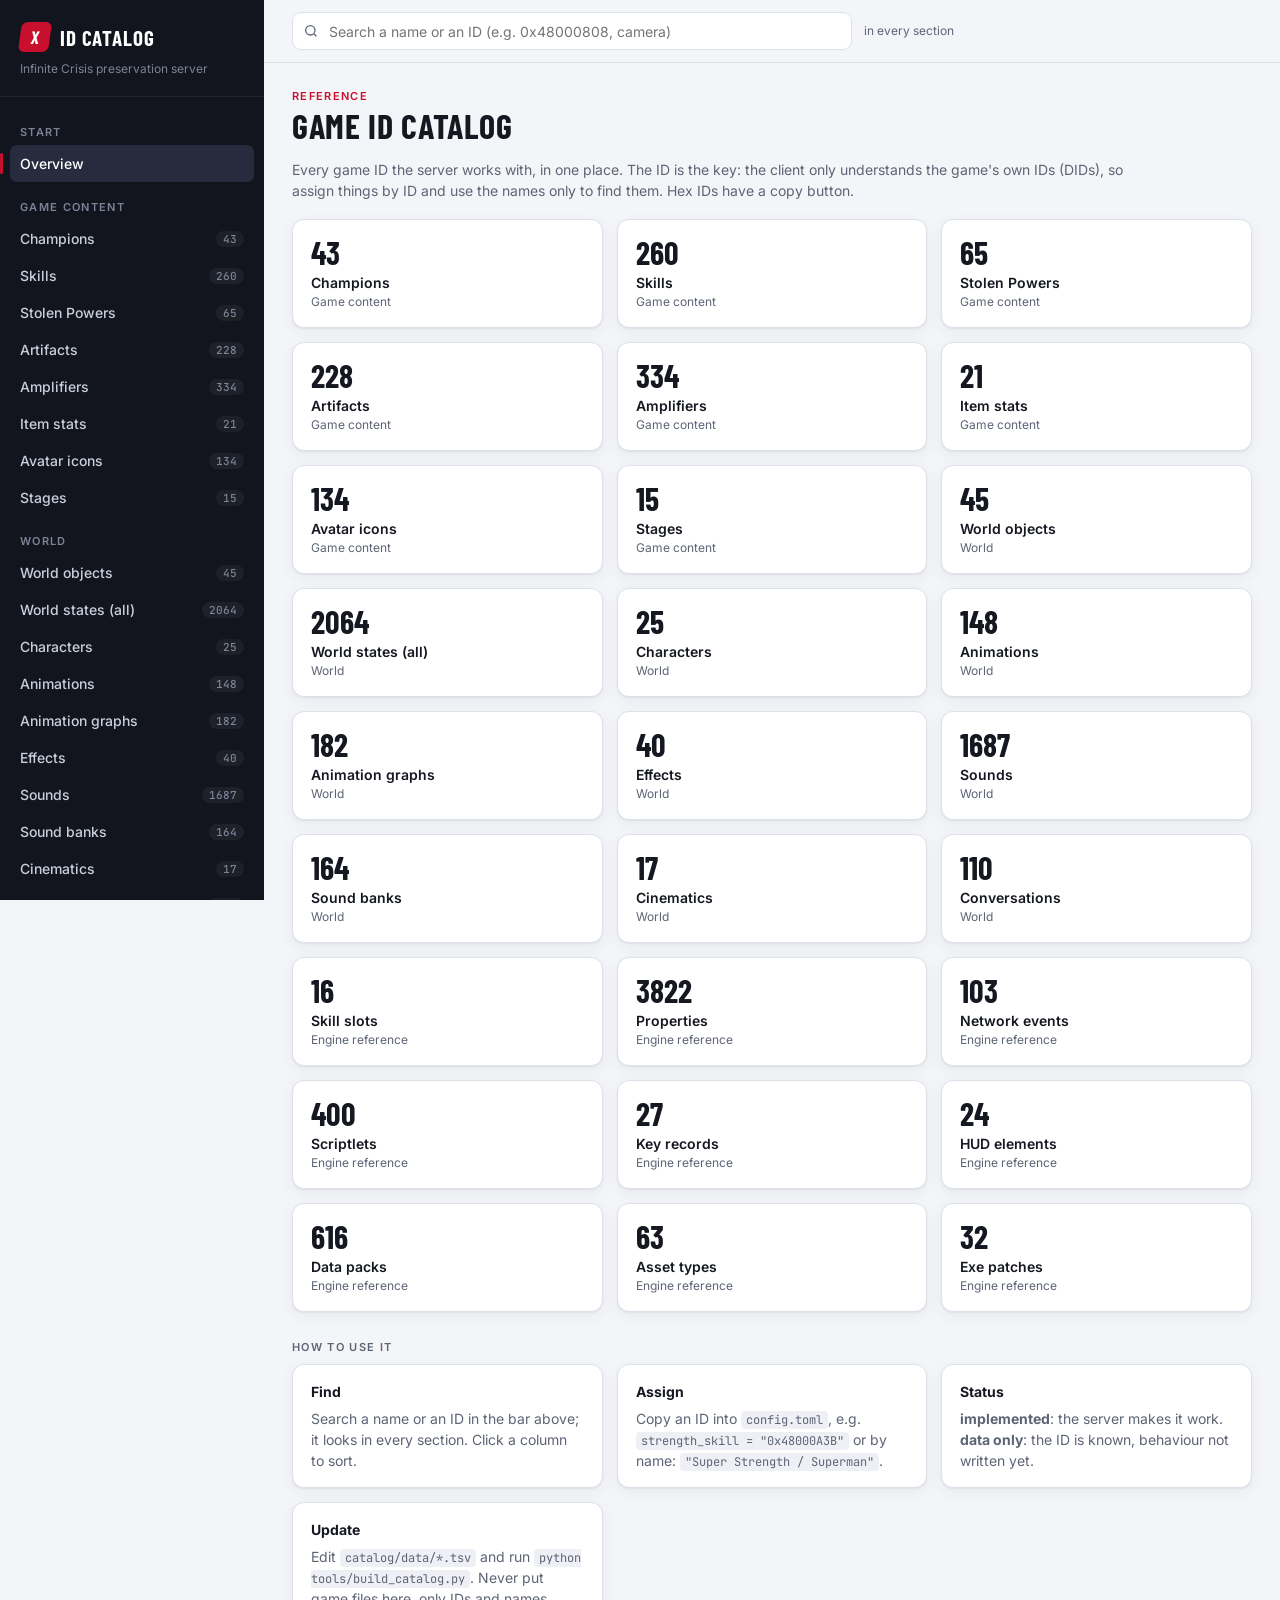
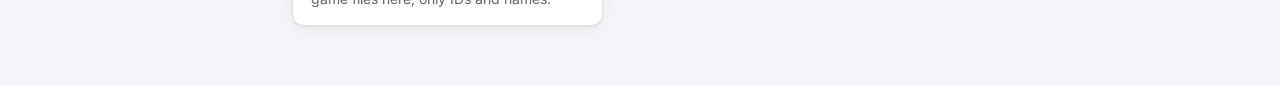
==== commit 3170b6b8: "Docs for the team, Amplifiers tab, Stats tab (fase3-je .. fase3-jj) - fase3-je: documentation brough" ====
--- a/catalog/index.html
+++ b/catalog/index.html
@@ -184,7 +184,7 @@
 </div>
 <div class="toast" id="toast"></div>
 <script>
-const CATALOG = [{"group":"Game content","sections":[{"id":"champions","title":"Champions","file":"data/champions.tsv","description":"Every champion with its record (0x48), entity / variant (0x40), skill set and costumes. The variant is what the lobby and the server use to pick a champion.","columns":["id","name","variant","skill_set","skill_pack","portrait_icon","costume_variants","server_status"],"rows":[["0x48000915","Aquaman","0x400005C6","0x48000911","0xA0000289","0x1300197C","0x40000998 0x40000B12","data only"],["0x4800076F","Arcane Green Lantern","0x4000043B","0x4800076A","0xA0000288","0x130014DB","0x40000ABD 0x40000BC0 0x40000C09","data only"],["0x48000EA6","Arcane Supergirl","0x40000AB2","0x48000EA8","0xA00002B8","0x13002A61","0x40000AB2","data only"],["0x480007A0","Atomic Green Lantern","0x4000047D","0x480007A2","0xA0000287","0x13001650","0x4000080C 0x40000C1B","data only"],["0x48000D35","Atomic Joker","0x40000961","0x48000D37","0xA00002A5","0x130024C2","0x40000D4E 0x40000BAE","data only"],["0x48000888","Atomic Poison Ivy","0x40000553","0x48000883","0xA0000285","0x130018A2","0x4000091D 0x40000CD4","data only"],["0x480006D5","Atomic Wonder Woman","0x400003EC","0x480006D4","0xA0000284","0x1300130A","0x40000802 0x40000BED","data only"],["0x48000CFF","Atrocitus","0x40000932","0x48000D01","0xA0000283","0x1300243A","0x40000E76 0x40000A92","data only"],["0x480005CB","Batman","0x40000280","0x480005C9","0xA000028A","0x13000E6F","0x40000546 0x4000063A 0x40000CC0","data only"],["0x48000A89","Blue Beetle","0x400007FA","0x48000A8B","0xA00002A1","0x13001DC2","0x40000999 0x40000CA8","data only"],["0x4800072B","Catwoman","0x4000041C","0x4800072A","0xA0000299","0x1300146B","0x4000080A 0x40000B15","data only"],["0x480006A5","Cyborg","0x400003B2","0x480006A4","0xA0000298","0x1300124D","0x4000081F","data only"],["0x4800061D","Doomsday","0x4000015A","0x4800061B","0xA000028F","0x1300081B","0x4000039B 0x4000091C","data only"],["0x4800066F","Flash","0x40000396","0x48000670","0xA0000297","0x1300112E","0x4000063E 0x40000CB1","data only"],["0x48000617","Gaslight Batman","0x40000086","0x48000615","0xA000028D","0x130002E5","0x400003C7 0x40000549 0x40000BD3","playable (Tutorial 1)"],["0x48000629","Gaslight Catwoman","0x40000262","0x48000627","0xA0000293","0x13000CC2","0x40000397 0x40000AAD","data only"],["0x48000655","Gaslight Joker","0x4000038D","0x48000652","0xA0000296","0x1300102D","0x40000610 0x400007F3 0x40000C1D","data only"],["0x48000A26","Green Arrow","0x400006F9","0x48000A27","0xA000029F","0x13001CBA","0x40000A7A 0x40000C81 0x40000CB6","data only"],["0x48000630","Green Lantern","0x4000034D","0x4800062E","0xA0000294","0x13000F3A","0x400006EB 0x40000C07","data only"],["0x48000873","Harley Quinn","0x4000054A","0x48000871","0xA000029C","0x13001837","0x40000D2E 0x40000807 0x4000080D","data only"],["0x48000EE8","Hawkgirl","0x40000AE2","0x48000EEA","0xA00002B7","0x13002AFF","0x40000E70 0x40000B6E","data only"],["0x48000F69","Katana","0x40000BA6","0x48000F6B","0xA00002E2","0x13002C98","0x40000C26 0x40000D5A","data only"],["0x48000FCD","Krypto","0x40000BE4","0x48000FCF","0xA00002F6","0x13002D95","0x40000CC1 0x40000E77 0x40000ED4","data only"],["0x48000F5E","Lex Luthor","0x40000B70","0x48000F5F","0xA00002DD","0x13002C8F","0x40000C84","data only"],["0x480009F5","Mecha Superman","0x4000063D","0x480009F7","0xA000029E","0x13001C37","0x40000E60 0x40000A72","data only"],["0x480007BF","Mecha Wonder Woman","0x40000483","0x480007C1","0xA000029A","0x130016B2","0x40000818 0x40000CDB","data only"],["0x4800060D","Nightmare Batman","0x40000009","0x4800060B","0xA000028B","0x130000B2","0x4000043C 0x40000639 0x40000D1C","data only"],["0x48000CDE","Nightmare Robin","0x4000091A","0x48000CE0","0xA00002A4","0x1300238A","0x40000AE6","data only"],["0x48000A38","Nightmare Superman","0x400007C0","0x48000A3A","0xA00002A0","0x13001D1E","0x40000D5D 0x40000BBE","data only"],["0x4800061A","Poison Ivy","0x40000145","0x48000618","0xA000028E","0x1300077C","0x4000027A 0x40000AAB 0x40000AAE","data only"],["0x48000823","Robin","0x400005B4","0x48000817","0xA000029B","0x13001731","0x400005B4 0x40000B13","data only"],["0x48000643","Shazam","0x40000358","0x48000641","0xA0000295","0x13000FDF","0x4000060D 0x40000C27","data only"],["0x48000AAA","Sinestro","0x40000805","0x48000AAC","0xA00002A2","0x13001F6F","0x40000E75 0x40000ED5 0x40000BEE","data only"],["0x48001095","Solomon Grundy","0x40000C44","0x48001097","0xA0000324","0x13002F6A","0x40000C4B","data only"],["0x48000939","Star Sapphire","0x400005CF","0x4800093B","0xA000029D","0x130019E5","0x400005CF 0x400005CF","data only"],["0x48000F00","Stargirl","0x40000AEA","0x48000F02","0xA00002B0","0x13002B29","0x40000E88 0x40000B11 0x40000CED","data only"],["0x48000E6A","Starro","0x40000A96","0x48000E69","0xA00002A6","0x130028EA","0x40000B14 0x40000D22","data only"],["0x48000B70","Supergirl","0x40000810","0x48000B72","0xA00002A3","0x130021AB","0x40000E87 0x40000B20","data only"],["0x48000610","Superman","0x4000002B","0x4800060E","0xA000028C","0x13000120","0x40000806 0x4000092D 0x40000AAF 0x40000B10 0x40000C6A","data only"],["0x48000F1C","Swamp Thing","0x40000B16","0x48000F1A","0xA00002CB","0x13002BCD","0x40000B1B","data only"],["0x48000623","The Joker","0x40000213","0x48000621","0xA0000291","0x13000B06","0x40000395 0x40000636 0x40000701 0x40000A76","data only"],["0x48000625","Wonder Woman","0x40000260","0x48000624","0xA0000292","0x13000C70","0x4000047F 0x4000095F","data only"],["0x48000620","Zatanna","0x4000015B","0x4800061E","0xA0000290","0x130008B3","0x40000275 0x40000AE4","data only"]]},{"id":"skills","title":"Skills","file":"data/skills.tsv","description":"Champion skill sets (basic attack, Q, W, E, R, passive) and the Stolen Powers the server implements. Stats are 'stat id=base(per rank)': 3 = cost (Will, stored negative), 5 = damage, 15 = cooldown in seconds (it drops per rank in every champion's kit), 18 = range (probable). All 43 champions, from 'python ic.py catalog --scan' on a full install.","columns":["id","champion","slot","key","name","icon","targeting","script","stats","server_status","notes"],"rows":[["0x48000911:0","Aquaman","0","Basic","Basic Attack","0x1300197A","9","0x34000374","18=1","data only",""],["0x48000911:1","Aquaman","1","Q","Trident of the King","0x13001979","13","0x34000394","22=1 5=50(+25/rank) 1=100(+50/rank) 3=-30(-15/rank) 15=6 18=11 30=13.5","data only",""],["0x48000911:2","Aquaman","2","W","Stagger","0x13001975","14","0x34000396","5=45(+35/rank) 14=1.5 19=4 21=0.6 18=1.75 3=-55(-10/rank) 15=14","data only",""],["0x48000911:3","Aquaman","3","E","Undertow","0x13001978","13","0x3400037A","5=30(+25/rank) 3=-40(-20/rank) 18=3 22=1 30=15 14=4 15=12(-1/rank)","data only",""],["0x48000911:4","Aquaman","4","R","Might of Atlantis","0x13001977","5","0x34000397","5=60(+40/rank) 1=50(+25/rank) 12=0.175(+0.025/rank) 20=75(+50/rank) 14=4 15=30(-3/rank)","data only",""],["0x48000911:5","Aquaman","5","Passive","Rising Tide","0x13001976","","0x34000395","14=4 5=20(+15/rank) 8=10(+5/rank)","data only",""],["0x4800076A:0","Arcane Green Lantern","0","Basic","Basic Attack","0x13001506","9","0x34000295","18=1","data only",""],["0x4800076A:1","Arcane Green Lantern","1","Q","Construct Champion","0x13001504","13","0x34000293","22=2 5=60(+35/rank) 3=-65(-10/rank) 14=1.25 18=8.5 30=7.5 15=13(-1/rank)","data only",""],["0x4800076A:2","Arcane Green Lantern","2","W","Shackles","0x13001503","7","0x34000294","18=3.25 17=5.25 15=15 14=3 9=-0.25(-0.05/rank) 19=0.8(+0.15/rank) 3=-70(-5/rank)","data only",""],["0x4800076A:3","Arcane Green Lantern","3","E","Emerald Lantern","0x130014FE","1","0x34000290","5=50(+40/rank) 18=2.5 17=5 30=11 23=6 15=9 12=3 3=-30(-10/rank)","data only",""],["0x4800076A:4","Arcane Green Lantern","4","R","Deny the Black","0x13001502","14","0x34000291","14=5 19=1.5 21=5 18=60 17=45 12=4500 10=250(+125/rank) 15=165(-15/rank)","data only",""],["0x4800076A:5","Arcane Green Lantern","5","Passive","Emerald Light","0x13001505","","0x34000292","42=10(+5/rank) 8=30(+10/rank) 14=3 19=4 18=5 15=8","data only",""],["0x48000EA8:0","Arcane Supergirl","0","Basic","Basic Attack","0x13002A6B","9","0x3400054A","18=5.2 44=0.065 30=18","data only",""],["0x48000EA8:1","Arcane Supergirl","1","Q","Breath of Rao","0x13002A9E","13","0x3400054E","5=70(+40/rank) 18=9 17=14 30=12 4=20 14=1.25 12=0.3 15=9(-1/rank) 3=-60(-15/rank) 22=2","data only",""],["0x48000EA8:2","Arcane Supergirl","2","W","Firewall","0x13002A6C","1","0x3400054C","5=25.7143(+20/rank) 1=90(+70/rank) 22=6 23=6 18=1 17=1 14=3.5 19=0.1 21=0.3 9=-0.2(-0.05/rank) 3=-25(-5/rank) 15=13 12=2","data only",""],["0x48000EA8:3","Arcane Supergirl","3","E","Pyrolyze","0x13002A6D","13","0x3400054B","5=80(+40/rank) 14=1 19=0.3 30=15 22=1 18=9 15=8 3=-75(-25/rank)","data only",""],["0x48000EA8:4","Arcane Supergirl","4","R","Rao's Wrath","0x13002A6E","1","0x3400054D","5=100(+25/rank) 32=3 18=2 23=18 30=23 14=6 19=0.3 15=75","data only",""],["0x48000EA8:5","Arcane Supergirl","5","Passive","Daughter of Rao","0x13002A6F","","0x34000550","5=40(+35/rank) 14=4 19=4 15=6","data only",""],["0x480007A2:0","Atomic Green Lantern","0","Basic","Basic Attack","0x1300165D","9","0x340002B6","18=1","data only",""],["0x480007A2:1","Atomic Green Lantern","1","Q","Grab","0x1300165C","13","0x340002B5","5=60(+40/rank) 22=1 14=0.35 3=-75(-5/rank) 15=16(-2/rank) 18=7 30=16","data only",""],["0x480007A2:2","Atomic Green Lantern","2","W","Scorched Earth","0x13001662","1","0x340002B2","5=40(+25/rank) 14=1.5 1=40(+25/rank) 18=1.75 23=2 3=-35(-5/rank) 15=6.5(-0.5/rank)","data only",""],["0x480007A2:3","Atomic Green Lantern","3","E","Shards of Will","0x13001663","7","0x340002B1","5=1 14=5 10=50(+25/rank) 12=0.2 22=0.05 2=0.5 3=-40(-10/rank) 18=5.5 15=10","data only",""],["0x480007A2:4","Atomic Green Lantern","4","R","Meltdown","0x13001661","14","0x340002B4","5=30(+15/rank) 17=2.25 18=6 23=4 14=6 30=4 33=15 4=5 19=1 21=6 15=120","data only",""],["0x480007A2:5","Atomic Green Lantern","5","Passive","Radiation Sickness","0x1300165B","","0x340002B3","14=6 1=40(+40/rank) 9=-0.4 19=3 12=4 15=4","data only",""],["0x48000D37:0","Atomic Joker","0","Basic","Basic Attack","0x130024D1","9","0x340004DF","18=5.25 44=0.03 30=18","data only",""],["0x48000D37:1","Atomic Joker","1","Q","Hot Potato","0x130024D0","14","0x340004DD","5=0.5(+0.1/rank) 1=1.25(+0.15/rank) 20=0.5(+0.1/rank) 12=1.25(+0.15/rank) 18=5.25 17=4 22=1 24=170 30=17 3=-20(-5/rank) 15=7","data only",""],["0x48000D37:2","Atomic Joker","2","W","Plutonium Peel","0x130024CD","1","0x340004DC","23=6 18=0.6 22=1.2 14=25(+5/rank) 19=0.75 21=3 30=1.2 32=3 12=3 31=20(-2/rank) 15=1 3=-35","data only",""],["0x48000D37:3","Atomic Joker","3","E","Acid Balloon","0x130024CE","1","0x340004DB","5=50(+20/rank) 1=10(+10/rank) 23=9 18=1.5 14=4 19=0.5 15=9 3=-35(-10/rank)","data only",""],["0x48000D37:4","Atomic Joker","4","R","Jack in the Box","0x130024CF","7","0x340004DA","5=60(+30/rank) 1=240(+120/rank) 18=6.5 30=12 12=0.06(+0.03/rank) 15=120(-10/rank) 14=1 19=8 33=2 32=4","data only",""],["0x48000D37:5","Atomic Joker","5","Passive","The Punch Line","0x130024CC","","0x340004DE","5=25(+20/rank) 1=200(+160/rank) 18=2.5 14=5.36 19=0.67 21=2 4=5.5","data only",""],["0x48000883:0","Atomic Poison Ivy","0","Basic","Basic Attack","0x130018AE","9","0x34000352","18=1","data only",""],["0x48000883:1","Atomic Poison Ivy","1","Q","Poisoned Earth","0x130018AF","7","0x34000354","5=40(+30/rank) 12=0.5 3=-25(-5/rank) 15=4(-0.3333/rank) 18=2.5","data only",""],["0x48000883:2","Atomic Poison Ivy","2","W","Bramble Rapture","0x130018B0","14","0x34000353","5=50(+50/rank) 18=3.75 14=1.25 19=1.5 3=-70(-10/rank) 15=18(-1/rank) 4=0.2 30=10","data only",""],["0x48000883:3","Atomic Poison Ivy","3","E","Wall of Thorns","0x130018B1","1","0x34000356","5=70(+40/rank) 9=-0.4(-0.1/rank) 22=7 33=700 3=-45(-5/rank) 23=7 18=1 14=3 19=3 21=3 4=1 15=15 12=0.675","data only",""],["0x48000883:4","Atomic Poison Ivy","4","R","Secrets of the Forest","0x130018B4","7","0x34000355","18=4.5 14=10 12=10(+10/rank) 15=90(-10/rank)","data only",""],["0x48000883:5","Atomic Poison Ivy","5","Passive","Toxic Growth","0x130018B2","","0x34000357","10=60(+55/rank) 14=10 19=5","data only",""],["0x480006D4:0","Atomic Wonder Woman","0","Basic","Basic Attack","0x13001307","9","0x34000257","12=0.11 18=1.25","data only",""],["0x480006D4:1","Atomic Wonder Woman","1","Q","Vault","0x13001304","1","0x34000256","5=50(+30/rank) 18=1.75 23=6 15=18(-1/rank) 14=4","data only",""],["0x480006D4:2","Atomic Wonder Woman","2","W","Smite","0x13001305","5","0x34000255","5=30(+25/rank) 1=40(+30/rank) 15=8(-1/rank) 14=4.5 18=0.5","data only",""],["0x480006D4:3","Atomic Wonder Woman","3","E","Savage Sweep","0x13001303","13","0x34000254","5=40(+30/rank) 1=20(+15/rank) 9=-0.15(-0.1/rank) 15=10(-1/rank) 18=3.2 17=0.75 24=90 14=2 19=2","data only",""],["0x480006D4:4","Atomic Wonder Woman","4","R","Reclaimer","0x13001302","14","0x34000253","5=175(+70/rank) 18=40 15=145(-10/rank) 14=12","data only",""],["0x480006D4:5","Atomic Wonder Woman","5","Passive","Rev","0x13001306","","0x34000265","1=-0.25(-0.25/rank) 14=6 12=2","data only",""],["0x48000D01:0","Atrocitus","0","Basic","Basic Attack","0x1300245E","9","0x340004CC","18=1 12=0.11","data only",""],["0x48000D01:1","Atrocitus","1","Q","Crimson Slash","0x13002482","5","0x340004CD","5=30(+20/rank) 14=5 19=2 21=0.8 9=-0.3(-0.0333/rank) 18=1.75 17=0.5 15=8(-1/rank)","data only",""],["0x48000D01:2","Atrocitus","2","W","Come At Me","0x13002483","7","0x340004CE","23=4.5 14=4 19=4 5=2(+1/rank) 1=0.5(+0.3/rank) 21=0.5 12=0.1 15=12","data only",""],["0x48000D01:3","Atrocitus","3","E","Overwhelming Rage","0x13002484","14","0x340004CF","5=65(+35/rank) 15=15 18=3.75 30=12 14=0.65(+0.15/rank) 19=0.3 12=-0.75","data only",""],["0x48000D01:4","Atrocitus","4","R","Plasma Wave","0x13002485","13","0x340004D0","5=200(+70/rank) 18=6.5 24=60 15=120 14=6 12=20 1=0.15","data only",""],["0x48000D01:5","Atrocitus","5","Passive","Red Lantern's Rage","0x13002486","","0x340004D1","39=5 40=2.5 12=-2.5 14=10 3=-50 5=30(+10/rank) 18=2.5 15=5(-1/rank)","data only",""],["0x480005C9:0","Batman","0","Basic","Basic Attack","0x130012B2","9","0x34000178","18=1","data only",""],["0x480005C9:1","Batman","1","Q","Batarang","0x130012B1","13","0x34000244","5=40(+40/rank) 1=30(+30/rank) 18=7 9=-0.6 14=2 30=16 22=1 3=-40 15=6 19=6 12=20","data only",""],["0x480005C9:2","Batman","2","W","Martial Arts","0x130012AE","14","0x34000243","3=-25 18=4.5 5=45(+25/rank) 32=2 31=15(-2/rank) 12=25 15=0.5 14=-5","data only",""],["0x480005C9:3","Batman","3","E","Cape Sweep","0x130012B0","7","0x34000242","5=50(+35/rank) 18=3 14=4 27=-0.15(-0.05/rank) 19=4 15=9 3=-35","data only",""],["0x480005C9:4","Batman","4","R","The Dark Knight","0x130012AD","7","0x34000248","14=2 19=1.5 21=6 5=100(+50/rank) 18=3 32=0.3 23=7 4=0.1(+0.0333/rank) 12=10 15=90","data only",""],["0x480005C9:5","Batman","5","Passive","Watching, Waiting","0x130012AF","","0x340002AE","38=0.05(+0.05/rank)","data only",""],["0x48000A8B:0","Blue Beetle","0","Basic","Basic Attack","0x13001DC5","9","0x34000457","18=5.25 17=1 44=0.09 30=18","data only",""],["0x48000A8B:1","Blue Beetle","1","Q","Energy Cannon","0x13001DDF","13","0x34000451","5=75(+45/rank) 1=50(+30/rank) 3=-40(-15/rank) 15=7 22=1 18=10 17=2.5 30=16.5","data only",""],["0x48000A8B:2","Blue Beetle","2","W","Scarab Scanner","0x13001DE0","1","0x34000454","18=4.5 45=1.5 30=9 23=8 14=30 19=6 3=-30(-5/rank) 15=20(-4/rank)","data only",""],["0x48000A8B:3","Blue Beetle","3","E","Stick And Move","0x13001DE2","13","0x34000455","5=25(+20/rank) 1=0.5 33=4 30=11.5 12=12 3=-70(-10/rank) 15=18(-2/rank) 22=1 23=5.75 18=4.75","data only",""],["0x48000A8B:4","Blue Beetle","4","R","Infiltrator Mode","0x13001DE5","5","0x3400044F","15=3 4=0.2 12=1(+1/rank)","data only",""],["0x48000A8B:5","Blue Beetle","5","Passive","Reach Directive: Disrupt","0x13001DE4","","0x34000456","1=30(+20/rank) 15=12(-2/rank) 14=6","data only",""],["0x4800072A:0","Catwoman","0","Basic","Basic Attack","0x13001467","9","0x34000279","18=1","data only",""],["0x4800072A:1","Catwoman","1","Q","Whip Strike","0x13001464","14","0x34000276","5=70(+35/rank) 18=5.25 17=4.5 22=2.5 15=4 3=-30(-10/rank)","data only",""],["0x4800072A:2","Catwoman","2","W","Cat's Paw","0x13001465","14","0x34000277","5=60(+40/rank) 18=4.5 19=2 9=-0.3(-0.05/rank) 3=-85(-20/rank) 15=12","data only",""],["0x4800072A:3","Catwoman","3","E","Acrobat","0x1300146A","13","0x3400027B","18=3.5 22=1 14=5 12=0.25(+0.05/rank) 19=0.5(+0.1/rank) 3=-30(-5/rank) 15=8","data only",""],["0x4800072A:4","Catwoman","4","R","Bad Kitty","0x13001468","5","0x3400027A","5=60(+30/rank) 19=3 1=40(+30/rank) 14=8 12=2 15=120","data only",""],["0x4800072A:5","Catwoman","5","Passive","Cat Burglar","0x13001466","","0x34000278","15=12(-2/rank) 3=5(+5/rank) 22=45","data only",""],["0x480006A4:0","Cyborg","0","Basic","Basic Attack","0x1300124B","9","0x34000238","30=18 44=0.08 18=5.25","data only",""],["0x480006A4:1","Cyborg","1","Q","Tracer Shot","0x13001249","13","0x34000236","5=50(+20/rank) 18=9 30=14 12=5(+10/rank) 15=8(-1/rank) 3=-35(-10/rank) 14=5 22=1","data only",""],["0x480006A4:2","Cyborg","2","W","Charged Burst","0x13001248","7","0x34000235","5=45(+45/rank) 9=-0.35 1=-0.5 18=2.5 17=2.5 19=0.35 14=1 15=19(-1/rank) 3=-75(-10/rank)","data only",""],["0x480006A4:3","Cyborg","3","E","Cascade","0x13001247","5","0x34000234","4=0.2 27=0.1(+0.1/rank) 14=2 19=5(+1/rank) 15=15 3=-75(-15/rank)","data only",""],["0x480006A4:4","Cyborg","4","R","Plasma Cannon","0x13001246","13","0x34000233","5=200(+50/rank) 18=9.5 22=2.2 14=10 15=110(-10/rank)","data only",""],["0x480006A4:5","Cyborg","5","Passive","Cybernetic Targeting","0x1300124A","","0x34000237","12=4 5=0.02(+0.02/rank) 33=80(+80/rank)","data only",""],["0x4800061B:0","Doomsday","0","Basic","Basic Attack","0x13000A0D","9","0x340000A9","18=1.25","data only",""],["0x4800061B:1","Doomsday","1","Q","Pummeling Assault","0x13000A0F","1","0x340000DF","5=30(+15/rank) 18=1.75 23=2.25 19=0.75 15=9(-1/rank)","data only",""],["0x4800061B:2","Doomsday","2","W","Berserk","0x13000C61","7","0x3400015D","38=10(+5/rank) 5=20(+10/rank) 1=80(+40/rank) 18=2.5 14=4 4=0.1 15=12","data only",""],["0x4800061B:3","Doomsday","3","E","Charge","0x13000A10","14","0x340000E0","5=40(+30/rank) 1=60(+40/rank) 18=3.5 17=4 30=16 14=0.8 32=250 15=15(-2/rank)","data only",""],["0x4800061B:4","Doomsday","4","R","Kryptonian Rage","0x13000A11","5","0x340000E1","12=7(+1/rank) 31=3.5(+0.5/rank) 7=0.1(+0.05/rank) 13=0.1(+0.02/rank) 15=2 3=-100","data only",""],["0x4800061B:5","Doomsday","5","Passive","Revenge","0x13000DC1","","0x340000E6","8=10(+5/rank) 12=10(+10/rank) 33=300 14=15 32=300 5=0.03(+0.01/rank) 11=-0.03(-0.01/rank)","data only",""],["0x48000670:0","Flash","0","Basic","Basic Attack","0x13001135","9","0x3400021A","18=1","data only",""],["0x48000670:1","Flash","1","Q","Flash Attack","0x13001134","1","0x3400021B","5=60(+35/rank) 3=-25(-15/rank) 30=17 15=9 23=6.5 22=1 12=0.4 2=2.5","data only",""],["0x48000670:2","Flash","2","W","F=MA","0x13001133","5","0x34000219","5=20(+10/rank) 4=3.5 14=3 19=4 21=0.25 3=-75(-25/rank) 15=10(-1/rank)","data only",""],["0x48000670:3","Flash","3","E","Hyper Vibration","0x13001132","5","0x34000218","14=3(+1/rank) 9=-0.2 19=2 42=5(+5/rank) 3=-60(-10/rank) 15=13(-1/rank)","data only",""],["0x48000670:4","Flash","4","R","Speed Storm","0x13001130","7","0x34000217","5=40(+30/rank) 1=60(+40/rank) 18=4.5 15=120 14=2 19=0.5 21=1","data only",""],["0x48000670:5","Flash","5","Passive","Speed Force","0x13001131","","0x34000216","14=2.5 4=0.025(+0.01/rank) 12=5 39=0.001","data only",""],["0x48000615:0","Gaslight Batman","0","Basic","Basic Attack","0x13000372","9","0x34000037","30=18 44=0.08 18=5.35","implemented","Alternating right/left shots, shot VFX 0x10000188 / 0x10000189. Rank = element 0 of property 0x100000AF."],["0x48000615:1","Gaslight Batman","1","Q","Sonic Batarang","0x13000374","13","0x3400003B","5=60(+25/rank) 18=9 30=14 17=4 22=1.25 2=1(+1/rank) 15=5 3=-40(-10/rank)","implemented","Ricochets to the nearest enemy (2 bounces). Cost stat type 3: 40 base."],["0x48000615:2","Gaslight Batman","2","W","Sonic Shell","0x13000377","1","0x3400003A","5=70(+40/rank) 18=2 23=8.5 30=10 15=8 3=-50(-5/rank)","implemented","Area blast at the cursor. Cost 50 base."],["0x48000615:3","Gaslight Batman","3","E","Bat Flight","0x13000373","13","0x34000038","5=40(+40/rank) 22=1.1 18=7.5 30=12 15=20(-2/rank) 3=-75(-10/rank)","implemented","Leap to the cursor. Cost 75 base. Movement skill (0x100007FD)."],["0x48000615:4","Gaslight Batman","4","R","Bat Scream","0x13000375","13","0x34000039","5=225(+125/rank) 18=230 30=15 22=3 15=110(-10/rank)","implemented","60 m line through walls. The tutorial uses a 10 s cooldown."],["0x48000615:5","Gaslight Batman","5","Passive","Echoes","0x13000DC2","","0x34000048","27=0.1 14=2.5 12=2(+1/rank) 5=0.1(+0.05/rank) 1=0.1(+0.05/rank)","shown only",""],["0x48000627:0","Gaslight Catwoman","0","Basic","Basic Attack","0x13000CF1","9","0x3400018E","18=1","data only",""],["0x48000627:1","Gaslight Catwoman","1","Q","Steampowered Claws","0x13000CF2","13","0x340001B7","5=50(+35/rank) 18=6.5 30=13.5 15=11 3=-55(-20/rank) 14=1 19=5 22=0.75","data only",""],["0x48000627:2","Gaslight Catwoman","2","W","Shred","0x13001895","14","0x3400034C","5=10(+10/rank) 1=0.02(+0.02/rank) 15=12(-2/rank) 12=0.5 3=-35(-20/rank) 18=1.6 33=280","data only",""],["0x48000627:3","Gaslight Catwoman","3","E","Blood Hunt","0x13000CF4","7","0x340001C6","15=25(-3/rank) 14=2.5 12=0.5 5=40(+20/rank) 3=-80(-10/rank) 4=0.3 18=25","data only",""],["0x48000627:4","Gaslight Catwoman","4","R","Predator's Grace","0x13000CF5","14","0x340001CE","5=125(+75/rank) 1=0.5 18=4 15=30(-2/rank) 12=0.5","data only",""],["0x48000627:5","Gaslight Catwoman","5","Passive","Sharpened Claws","0x13000D8A","","","5=30(+30/rank) 14=5","data only",""],["0x48000652:0","Gaslight Joker","0","Basic","Basic Attack","0x1300102E","9","0x34000200","12=0.11 18=1","data only",""],["0x48000652:1","Gaslight Joker","1","Q","Fetid Cleaver","0x1300102F","5","0x34000205","5=40(+20/rank) 8=0.02(+0.01/rank) 15=5 14=5 18=0.5","data only",""],["0x48000652:2","Gaslight Joker","2","W","Ham Toss","0x13001030","1","0x3400020A","5=50(+45/rank) 18=2 30=14 23=9 14=3 19=0.7(+0.2/rank) 15=12 3=-30(-10/rank)","data only",""],["0x48000652:3","Gaslight Joker","3","E","Snack Time!","0x13001031","5","0x34000202","14=1 19=2 15=17(-2/rank) 3=-45 4=0.2(+0.1/rank)","data only",""],["0x48000652:4","Gaslight Joker","4","R","Rat Swarm","0x13001032","7","0x34000201","5=30(+20/rank) 1=-0.3 9=-0.15 12=-22(-14/rank) 3=-36(-24/rank) 18=3 15=3","data only",""],["0x48000652:5","Gaslight Joker","5","Passive","Blood Money","0x13001033","","0x34000203","8=15(+15/rank) 12=3(+3/rank) 19=90(+90/rank) 14=5 15=10","data only",""],["0x48000A27:0","Green Arrow","0","Basic","Basic Attack","0x13001CBC","9","0x34000411","18=5.25 44=0.03 30=18","data only",""],["0x48000A27:1","Green Arrow","1","Q","Superfoam Arrows","0x13001CBD","13","0x3400040E","9=-0.1(-0.05/rank) 15=14(-2/rank) 14=2 4=0.1 3=-70(-10/rank) 30=12 18=4 19=2 22=1 21=4","data only",""],["0x48000A27:2","Green Arrow","2","W","Ballistic Arrows","0x13001CBE","5","0x3400040D","15=7 5=10(+20/rank) 43=3(+3/rank) 14=4 3=-25(-5/rank)","data only",""],["0x48000A27:3","Green Arrow","3","E","Thermite Arrows","0x13001CBF","5","0x34000410","5=40(+35/rank) 1=20(+30/rank) 3=-25(-5/rank) 15=7 18=1.5 17=1.5 14=3 19=4","data only",""],["0x48000A27:4","Green Arrow","4","R","Bullseye","0x13001CC0","13","0x3400040C","5=65(+45/rank) 1=85(+75/rank) 15=16 18=7 17=13.5 14=2 19=4 9=-0.15 30=16.5 22=1","data only",""],["0x48000A27:5","Green Arrow","5","Passive","Adaptable Ammo","0x13001CC1","","0x34000412","14=2 27=0.04(+0.04/rank) 19=1(+0.5/rank)","data only",""],["0x4800062E:0","Green Lantern","0","Basic","Basic Attack","0x13000F34","9","0x340001E7","30=18 44=0.08 18=5.25","data only",""],["0x4800062E:1","Green Lantern","1","Q","Slam","0x13000F35","14","0x340001E6","5=60(+40/rank) 1=10(+10/rank) 18=5.25 15=8(-1/rank) 3=-40(-25/rank)","data only",""],["0x4800062E:2","Green Lantern","2","W","Constrict","0x13000F36","14","0x340001E4","5=50(+25/rank) 18=5.25 14=1(+0.5/rank) 19=-1.5 15=14 3=-70(-40/rank) 9=-0.7","data only",""],["0x4800062E:3","Green Lantern","3","E","Missile Barrage","0x13000F37","13","0x340001E3","22=1 5=30(+15/rank) 18=8 17=1.5 30=15 15=16(-2/rank) 3=-70(-20/rank) 14=3 19=5 12=-6","data only",""],["0x4800062E:4","Green Lantern","4","R","Green Lantern's Light","0x13000F38","1","0x340001E2","5=175(+125/rank) 18=3.5 17=1.75 14=1 23=6 15=120(-5/rank)","data only",""],["0x4800062E:5","Green Lantern","5","Passive","Indomitable Will","0x13000F39","","0x340001E5","5=0.07(+0.01/rank) 12=0.005(+0.005/rank) 32=0.05(+0.01/rank) 4=-1 15=12","data only",""],["0x48000871:0","Harley Quinn","0","Basic","Basic Attack","0x13001839","9","0x34000343","30=18 44=0.065 18=5","data only",""],["0x48000871:1","Harley Quinn","1","Q","Pies!","0x1300183A","7","0x34000342","5=50(+40/rank) 18=6.5 30=14 15=9(-1/rank) 3=-25(-10/rank) 33=3","data only",""],["0x48000871:2","Harley Quinn","2","W","Back Off","0x1300183B","14","0x34000341","18=2.5 17=4 5=80(+45/rank) 15=16 14=0.33 19=0.75 21=1.5 9=-0.25 32=100 3=-65(-5/rank)","data only",""],["0x48000871:3","Harley Quinn","3","E","Best Medicine","0x1300183C","14","0x3400033F","18=6 8=40(+30/rank) 15=10 3=-60(-30/rank)","data only",""],["0x48000871:4","Harley Quinn","4","R","Puddin' Time!","0x1300183D","13","0x3400033E","5=175(+50/rank) 14=1 19=6 18=7 24=55 15=120(-10/rank)","data only",""],["0x48000871:5","Harley Quinn","5","Passive","BFFs","0x1300183E","7","0x34000340","14=3 18=6 4=0.1(+0.025/rank) 32=333 27=0.1(+0.025/rank)","data only",""],["0x48000EEA:0","Hawkgirl","0","Basic","Basic Attack","0x13002B22","9","0x34000579","18=1 12=0.11","data only",""],["0x48000EEA:1","Hawkgirl","1","Q","Mace Throw","0x13002B23","13","0x34000574","22=0.75 5=60(+35/rank) 1=30(+17.5/rank) 20=30(+15/rank) 3=-25(-5/rank) 15=8 18=8.5 17=15 30=16 14=5 19=0.2","data only",""],["0x48000EEA:2","Hawkgirl","2","W","Soar","0x13002B24","5","0x34000575","4=0.15(+0.05/rank) 14=5 3=-40(-5/rank) 15=18(-1/rank)","data only",""],["0x48000EEA:3","Hawkgirl","3","E","Haymaker","0x13002B25","5","0x34000576","5=40(+10/rank) 20=0.02 12=225 3=-35(-5/rank) 15=6 18=2.25 17=0.5 14=5","data only",""],["0x48000EEA:4","Hawkgirl","4","R","Howling Eye","0x13002B26","14","0x34000577","5=175(+55/rank) 1=50(+25/rank) 8=40(+10/rank) 15=120(-10/rank) 14=1 19=0.5 23=3.5 18=1.5 17=3","data only",""],["0x48000EEA:5","Hawkgirl","5","Passive","Thrill of Battle","0x13002B43","","0x34000578","40=4(+2/rank) 14=5 33=4","data only",""],["0x48000F6B:0","Katana","0","Basic","Basic Attack","0x13002CA2","9","0x340005BB","18=1 12=0.11","data only",""],["0x48000F6B:1","Katana","1","Q","Slash","0x13002CA3","13","0x340005B8","5=50(+35/rank) 24=150 18=2.25 15=3.5","data only",""],["0x48000F6B:2","Katana","2","W","Cross Step","0x13002CA4","13","0x340005B7","18=1.5 22=1 14=4 30=14 5=6(+3/rank) 14=5 19=3 15=3.5","data only",""],["0x48000F6B:3","Katana","3","E","Kendo","0x13002CA5","5","0x340005BA","5=60(+40/rank) 1=40(+35/rank) 32=10(+10/rank) 38=0.02 7=1 33=6 12=0.5(+0.5/rank) 19=1.5 7=1 20=10(+5/rank) 9=-0.35 21=12 15=8","data only",""],["0x48000F6B:4","Katana","4","R","Thousand Cuts","0x13002CA6","14","0x340005B6","5=160(+100/rank) 1=0.75 18=2.75 17=5.5 22=40 14=0.468 19=0.1 30=16 12=2 32=5 15=140","data only",""],["0x48000F6B:5","Katana","5","Passive","Soultaker","0x13002CA7","","0x340005B9","38=2.5(+2.5/rank) 8=0.02(+0.01/rank) 14=0.5","data only",""],["0x48000FCF:0","Krypto","0","Basic","Basic Attack","0x13002DA2","9","0x340005F5","18=1","data only",""],["0x48000FCF:1","Krypto","1","Q","Fetch!","0x13002DA3","1","0x340005EE","5=65(+45/rank) 23=7.5 18=16 22=1.6 17=20 30=22 27=14 9=-0.3(-0.05/rank) 14=3 19=5 3=-35(-15/rank) 15=12(-1/rank)","data only",""],["0x48000FCF:2","Krypto","2","W","Man's Best Friend","0x13002DA6","14","0x340005F2","10=50(+50/rank) 14=3 30=20 22=1 18=4 17=7 3=-45(-35/rank) 15=16(-1/rank)","data only",""],["0x48000FCF:3","Krypto","3","E","On The Hunt","0x13002DA4","7","0x340005F0","27=-0.15(-0.05/rank) 18=5 14=5 3=-85(-10/rank) 15=18(-1/rank)","data only",""],["0x48000FCF:4","Krypto","4","R","Piercing Howl","0x13002DA5","13","0x340005F1","5=150(+75/rank) 18=8 22=4 30=8 15=100","data only",""],["0x48000FCF:5","Krypto","5","Passive","Vigilance","0x13002DA7","","0x340005EF","5=10(+5/rank) 10=0.25(+0.05/rank) 1=50(+40/rank) 14=3 21=0.5(+0.25/rank)","data only",""],["0x48000F5F:0","Lex Luthor","0","Basic","Basic Attack","0x13002C81","9","0x340005AD","18=5.15 30=18 44=0.12","data only",""],["0x48000F5F:1","Lex Luthor","1","Q","LexCorp Sentry","0x13002C80","1","0x340005AB","5=20(+15/rank) 1=30(+20/rank) 32=3 33=3 14=16 19=0.85 21=0.2 12=3 31=12 23=5.5 18=4.5 3=-30(-10/rank) 9=-0.2 15=1.25","data only",""],["0x48000F5F:2","Lex Luthor","2","W","Tactical Disruption","0x13002C7F","1","0x340005A9","5=60(+40/rank) 14=3 21=1 18=1.25 23=7 30=10 4=20 9=-0.2 3=-75(-25/rank) 15=12 19=1 12=3","data only",""],["0x48000F5F:3","Lex Luthor","3","E","Critical Mass","0x13002C7E","13","0x340007CB","18=7 5=50(+50/rank) 1=30(+20/rank) 17=2.5 30=14 15=8 3=-50(-20/rank) 12=3 22=1","data only",""],["0x48000F5F:4","Lex Luthor","4","R","Orbital Remediation","0x13002C7D","16","0x340005A8","1=175(+120/rank) 23=60 18=11 22=3 30=14 14=1 15=120","data only",""],["0x48000F5F:5","Lex Luthor","5","Passive","Neural Networking","0x13002C7C","","0x340005AC","5=20(+10/rank) 14=5 18=7","data only",""],["0x480009F7:0","Mecha Superman","0","Basic","Basic Attack","0x13001C46","9","0x340003ED","18=1.3","data only",""],["0x480009F7:1","Mecha Superman","1","Q","Drill Attack","0x13001C4B","13","0x340003F0","5=60(+55/rank) 3=-40(-10/rank) 14=1(+0.2/rank) 19=0.2 17=2.5 18=4.5 22=1.5 15=8","data only",""],["0x480009F7:2","Mecha Superman","2","W","Sunstone Eruption","0x13001C51","1","0x340003EF","5=55(+40/rank) 3=-30(-5/rank) 14=1 19=0.5 17=2.5 18=1.75 23=6 15=12(-2/rank)","data only",""],["0x480009F7:3","Mecha Superman","3","E","Fissure","0x13001C4A","1","0x340003F1","23=8 18=1 22=5 14=2(+0.3333/rank) 3=-85(-5/rank) 15=22(-2/rank)","data only",""],["0x480009F7:4","Mecha Superman","4","R","Terraformer","0x13001C48","7","0x340003F2","5=60(+20/rank) 1=360(+120/rank) 14=6 19=1 18=4 15=120(-10/rank)","data only",""],["0x480009F7:5","Mecha Superman","5","Passive","Agent of Hope","0x13001C4C","","0x340003E6","14=5 19=10 18=4 42=5(+5/rank) 40=5(+5/rank) 8=2(+1/rank)","data only",""],["0x480007C1:0","Mecha Wonder Woman","0","Basic","Basic Attack","0x13001698","9","0x340002CC","30=18 44=0.07 18=5.35","data only",""],["0x480007C1:1","Mecha Wonder Woman","1","Q","Glaive Storm","0x13001696","13","0x340002CB","5=10(+20/rank) 18=10 30=14 15=8(-1/rank) 3=-50(-5/rank) 22=0.75","data only",""],["0x480007C1:2","Mecha Wonder Woman","2","W","Afterburn","0x13001699","1","0x340002CA","5=30(+30/rank) 1=90(+90/rank) 30=14 23=6.5 3=-85(-10/rank) 15=20(-2/rank) 14=3","data only",""],["0x480007C1:3","Mecha Wonder Woman","3","E","Celerity","0x13001697","5","0x340002C9","15=16 12=0.2(+0.1/rank) 14=4 19=1 32=3 3=-60(-15/rank)","data only",""],["0x480007C1:4","Mecha Wonder Woman","4","R","Tempest","0x13001694","13","0x340002C8","5=150(+65/rank) 1=300(+130/rank) 18=9.5 24=45 15=120 14=2","data only",""],["0x480007C1:5","Mecha Wonder Woman","5","Passive","Implacable Judgement","0x13001695","","0x340002C7","5=10(+10/rank) 14=3 12=3","data only",""],["0x4800060B:0","Nightmare Batman","0","Basic","Basic Attack","0x130000B5","9","0x340000C8","12=0.11 18=1","data only",""],["0x4800060B:1","Nightmare Batman","1","Q","Silver Batarang","0x130000B7","13","0x340000C4","5=50(+25/rank) 18=7.5 30=12.6 9=-0.2 14=1 22=1 15=5 3=-50(+5/rank)","data only",""],["0x4800060B:2","Nightmare Batman","2","W","Bat Swarm","0x130000B8","5","0x340000C5","5=-15(-10/rank) 18=2.5 17=0.5 19=2 21=4 12=0.5 32=4 15=10 3=-30","data only",""],["0x4800060B:3","Nightmare Batman","3","E","Savagery","0x130000B6","5","0x340000C9","5=0.2(+0.05/rank) 14=3 21=1 12=8 4=0.15 32=100 19=5 15=22(-2/rank) 3=-30","data only",""],["0x4800060B:4","Nightmare Batman","4","R","Feral Embrace","0x130000B9","14","0x340000C6","20=75(+35/rank) 5=75(+35/rank) 1=150(+70/rank) 12=0.3 18=2.5 15=120","data only",""],["0x4800060B:5","Nightmare Batman","5","Passive","Eternal Hunger","0x13000DBD","","0x340000C7","12=4(+1/rank) 1=2(+0.5/rank) 32=3 14=4","data only",""],["0x48000CE0:0","Nightmare Robin","0","Basic","Basic Attack","0x1300239C","9","0x340004B9","12=0.11 18=1","data only",""],["0x48000CE0:1","Nightmare Robin","1","Q","Arcing Blades","0x130023A6","1","0x340004B7","5=40(+25/rank) 23=8 12=20 30=13 22=0.75 14=1 18=0.35 45=0.5 3=15 15=12(-1/rank)","data only",""],["0x48000CE0:2","Nightmare Robin","2","W","Impale","0x130023A5","5","0x340004B6","5=40(+15/rank) 14=3 11=-0.5 19=5 3=15 18=0.5 15=8(-1/rank)","data only",""],["0x48000CE0:3","Nightmare Robin","3","E","Unnatural Reflexes","0x130023A2","14","0x340004B5","18=4.5 27=0.2(+0.05/rank) 12=0.4(+0.1/rank) 14=3 3=15 15=17(-1/rank)","data only",""],["0x48000CE0:4","Nightmare Robin","4","R","Feed the Beast","0x130023A4","14","0x340004B4","5=175(+75/rank) 1=0.1(+0.05/rank) 3=10 8=0.1 18=3 30=16 3=30 15=90","data only",""],["0x48000CE0:5","Nightmare Robin","5","Passive","The Hunger","0x130023A3","","0x340004B8","3=-10 14=12 12=0.04(+0.02/rank) 20=0.05(+0.05/rank) 4=0.1(+0.05/rank) 32=10(+5/rank)","data only",""],["0x48000A3A:0","Nightmare Superman","0","Basic","Basic Attack","0x13001D21","9","0x3400041F","18=5.25 44=0.08 30=18","data only",""],["0x48000A3A:1","Nightmare Superman","1","Q","Phantom Collector","0x13001D26","1","0x3400041B","5=60(+40/rank) 23=9.25 18=3 22=1 30=14 14=0.425 19=5 21=5 39=-4(-2/rank) 40=2(+1/rank) 32=333 3=-25(-10/rank) 15=5","data only",""],["0x48000A3A:2","Nightmare Superman","2","W","Vortex","0x13001D22","1","0x3400041A","5=30(+20/rank) 1=60(+40/rank) 23=6.5 30=12 12=2 20=200 18=2 14=3 19=0.5 9=-0.2 32=100 3=-55(-10/rank) 15=15(-1/rank) 4=0.25","data only",""],["0x48000A3A:3","Nightmare Superman","3","E","Siphon/Infuse","0x13001D23","14","0x3400041D","5=60(+50/rank) 9=30(+25/rank) 10=60(+50/rank) 1=30(+25/rank) 3=-70(-15/rank) 15=12 18=5.5 17=6.5 14=3","data only",""],["0x48000A3A:4","Nightmare Superman","4","R","Condemn","0x13001D24","14","0x3400041E","9=-0.5 12=0.08(+0.01/rank) 32=100 14=1.5(+0.25/rank) 15=120(-10/rank) 19=2 23=4 18=4.5","data only",""],["0x48000A3A:5","Nightmare Superman","5","Passive","Possession","0x13001D25","","0x3400041C","15=180 12=0.3(+0.05/rank) 32=150 14=6 40=-15(-10/rank) 42=-15(-10/rank)","data only",""],["0x48000618:0","Poison Ivy","0","Basic","Basic Attack","0x13000783","9","0x3400009D","30=18 44=0.075 18=5","data only",""],["0x48000618:1","Poison Ivy","1","Q","Root Strike","0x1300077F","1","0x34000095","5=50(+50/rank) 18=2 23=9 30=9 14=0.8(+0.2/rank) 3=-35(-5/rank) 15=14(-2/rank)","data only",""],["0x48000618:2","Poison Ivy","2","W","Blow Kiss","0x13000782","14","0x34000099","5=60(+50/rank) 18=5 14=1.5(+0.25/rank) 3=-45(-15/rank) 15=14(-2/rank)","data only",""],["0x48000618:3","Poison Ivy","3","E","Thorn Shield","0x13000C5A","14","0x34000158","10=55(+45/rank) 18=6 14=3 9=-0.2 19=1(+0.25/rank) 3=-65(-15/rank) 15=10","data only",""],["0x48000618:4","Poison Ivy","4","R","Deadly Flora","0x13000781","1","0x34000097","5=50(+25/rank) 1=250(+125/rank) 15=120 18=3.5 23=5 14=5 9=-0.3 32=100","data only",""],["0x48000618:5","Poison Ivy","5","Passive","Healthy Glow","0x13000DBF","","0x34000098","12=4 18=3 14=4 8=17.5(+7/rank) 1=70(+28/rank)","data only",""],["0x48000817:0","Robin","0","Basic","Basic Attack","0x13001744","9","0x3400030E","18=1","data only",""],["0x48000817:1","Robin","1","Q","Vault Kick","0x13001745","1","0x3400030D","5=70(+45/rank) 3=-50(-20/rank) 15=13(-1/rank) 23=5.5 22=1 14=3 19=3 30=15","data only",""],["0x48000817:2","Robin","2","W","Bo Master","0x13001746","5","0x3400030C","13=0.3 12=1 14=4 9=-0.075(-0.025/rank) 19=2 3=-65(-10/rank) 15=12(-1/rank)","data only",""],["0x48000817:3","Robin","3","E","Dynamic Duo","0x13001747","14","0x3400030B","18=5 4=0.09(+0.01/rank) 12=0.04(+0.02/rank) 1=0.06(+0.03/rank) 14=5 2=0.25 3=-30(-10/rank) 15=12","data only",""],["0x48000817:4","Robin","4","R","Emergent Leader","0x13001748","7","0x3400030A","5=175(+80/rank) 17=3 18=5 12=12(+6/rank) 14=8 19=2 21=3 15=120","data only",""],["0x48000817:5","Robin","5","Passive","This Guy!","0x13001749","","0x34000309","14=6 5=30(+15/rank) 12=15(+5/rank) 3=30(+15/rank) 15=12(-2/rank)","data only",""],["0x48000641:0","Shazam","0","Basic","Basic Attack","0x13000F86","9","0x340001F6","18=1","data only",""],["0x48000641:1","Shazam","1","Q","Mystic Power","0x13000F83","13","0x34000756","5=60(+45/rank) 1=30(+30/rank) 3=-40 15=10(-1/rank) 18=7 22=1 30=18 2=3 17=3","data only",""],["0x48000641:2","Shazam","2","W","Mystic Defense","0x13000F84","5","0x34000757","42=15(+10/rank) 14=3 3=-35 15=8","data only",""],["0x48000641:3","Shazam","3","E","Lightning Field","0x13000F85","7","0x340001F5","5=25(+15/rank) 1=75(+45/rank) 3=-35 18=3 14=3 15=4","data only",""],["0x48000641:4","Shazam","4","R","SHAZAM!","0x13000F81","1","0x340001F8","5=200(+75/rank) 14=1 18=3 23=8 15=120","data only",""],["0x48000641:5","Shazam","5","Passive","Power of Zeus","0x13000F82","","0x340001FD","32=2 21=10 19=0.5(+0.25/rank) 12=1.25(+0.25/rank) 9=-0.4(-0.1/rank)","data only",""],["0x48000AAC:0","Sinestro","0","Basic","Basic Attack","0x13001F74","9","0x3400046F","18=4.75 30=18 44=0.05","data only",""],["0x48000AAC:1","Sinestro","1","Q","Saw-blade","0x13001F75","13","0x3400046C","5=60(+50/rank) 18=8.5 22=1 30=16 3=-40(-20/rank) 15=8(-1/rank)","data only",""],["0x48000AAC:2","Sinestro","2","W","Dread Scythe","0x13001F76","13","0x3400046A","5=50(+40/rank) 24=50 18=5.5 3=-70(-15/rank) 15=8","data only",""],["0x48000AAC:3","Sinestro","3","E","Cull the Weak","0x13001F96","1","0x3400046E","5=55(+45/rank) 23=5 18=2 30=20 12=55(+12.5/rank) 3=-80(-5/rank) 15=18(-1/rank)","data only",""],["0x48000AAC:4","Sinestro","4","R","Fear Incarnate","0x13001F77","1","0x3400046B","1=75(+75/rank) 5=175(+75/rank) 12=15 14=1 19=0.5 30=3 23=9 18=2 22=1 15=120(-5/rank)","data only",""],["0x48000AAC:5","Sinestro","5","Passive","Yellow Impurity","0x13001F78","","0x3400046D","1=0.04(+0.02/rank) 33=320 19=1(+0.25/rank) 5=30(+30/rank) 14=4","data only",""],["0x48001097:0","Solomon Grundy","0","Basic","Basic Attack","0x13002F6D","9","0x3400066C","18=1 30=15","data only",""],["0x48001097:1","Solomon Grundy","1","Q","Clobber","0x13002F7D","13","0x34000666","5=55(+40/rank) 3=-30(-10/rank) 15=7 9=-0.15(-0.05/rank) 14=1.5 19=0.5 21=0.2 12=5.5 17=0.5 44=8 30=12 12=15 18=3.5 22=1","data only",""],["0x48001097:2","Solomon Grundy","2","W","Crush","0x13002F7E","7","0x34000665","5=40(+30/rank) 3=-20(-10/rank) 15=6 18=2.5 14=0.5 19=1 12=0.25","data only",""],["0x48001097:3","Solomon Grundy","3","E","The March","0x13002F7F","5","0x34000664","5=30(+25/rank) 3=-65(-10/rank) 15=18(-2/rank) 14=3 19=1 4=0.15 42=0.25 40=0.25 18=12","data only",""],["0x48001097:4","Solomon Grundy","4","R","Buried on Sunday","0x13002F80","7","0x34000663","5=0.01(+0.01/rank) 14=7 19=3 18=1 8=0.004(+0.002/rank) 15=100(-10/rank)","data only",""],["0x48001097:5","Solomon Grundy","5","Passive","Born on a Monday","0x13002F81","","0x34000662","8=1 14=1.75 19=5(+1/rank)","data only",""],["0x4800093B:0","Star Sapphire","0","Basic","Basic Attack","0x130019F4","9","0x34000390","30=18 44=0.08 18=5.25","data only",""],["0x4800093B:1","Star Sapphire","1","Q","Crystal Bomb","0x130019F1","1","0x3400038D","5=40(+25/rank) 18=1.25 14=2 30=12 15=4.5(-0.5/rank) 3=-35(-10/rank) 23=8.5","data only",""],["0x4800093B:2","Star Sapphire","2","W","Violet Harvest","0x130019EF","7","0x3400038A","1=0.04(+0.01/rank) 20=100 30=13.5 3=-80(-20/rank) 15=10 14=5 19=3 17=2.5 18=2.5 33=280","data only",""],["0x4800093B:3","Star Sapphire","3","E","Bonds of Love","0x130019F2","13","0x3400038E","15=14 1=70(+30/rank) 14=4 18=7.5 30=15 27=13 4=14 23=5 12=4 19=0.75 3=-100(-5/rank) 22=1","data only",""],["0x4800093B:4","Star Sapphire","4","R","Manifest","0x130019F0","7","0x3400038B","1=100(+50/rank) 18=3 15=120 14=25 19=1 43=60(+20/rank) 8=1000(+500/rank) 5=15(+15/rank)","data only",""],["0x4800093B:5","Star Sapphire","5","Passive","Glimpse of the Predator","0x130019F3","","0x3400038C","4=0.2 12=20 18=9.5 17=16 5=30(+40/rank)","data only",""],["0x48000F02:0","Stargirl","0","Basic","Basic Attack","0x13002B33","9","0x3400056A","18=5.25 30=18 44=0.08","data only",""],["0x48000F02:1","Stargirl","1","Q","Cosmic Blast","0x13002B34","13","0x3400056E","5=90(+60/rank) 18=9.5 22=0.9 3=-45(-15/rank) 15=9(-1/rank)","data only",""],["0x48000F02:2","Stargirl","2","W","Shooting Stars","0x13002B35","14","0x3400056D","5=50(+30/rank) 1=25(+20/rank) 18=7 17=14 22=1 30=14 4=18 32=4 14=0.4 3=-60(-20/rank) 15=12(-1/rank)","data only",""],["0x48000F02:3","Stargirl","3","E","Gravity Well","0x13002B36","1","0x3400056C","23=7.75 18=1.75 3=-85(-5/rank) 30=15 9=-0.35 5=0.1(+0.05/rank) 14=4 19=1.5 15=18(-2/rank)","data only",""],["0x48000F02:4","Stargirl","4","R","Energy Conversion","0x13002B37","14","0x3400056B","5=200(+125/rank) 18=3 17=5.5 14=3 19=3 21=0.7 10=0.75 1=150(+93.75/rank) 15=120","data only",""],["0x48000F02:5","Stargirl","5","Passive","Family Heirlooms","0x13002B38","","0x3400056F","5=0.025(+0.025/rank) 14=5 18=0.15(+0.05/rank) 15=10","data only",""],["0x48000E69:0","Starro","0","Basic","Basic Attack","0x13002927","9","0x3400052B","18=5.25 30=18 44=-0.01","data only",""],["0x48000E69:1","Starro","1","Q","Star Shot","0x13002923","13","0x34000530","5=65(+40/rank) 1=25(+20/rank) 3=-30(-5/rank) 15=8.5(-0.5/rank) 18=10.5 30=9.5 22=2.2 17=0.4","data only",""],["0x48000E69:2","Starro","2","W","Parasite","0x13002924","13","0x34000531","22=0.8 18=7 30=15.5 5=0.05 33=500 14=3 32=3 31=16(-2/rank) 19=120 21=5 17=10 8=125(+75/rank) 4=2.5 3=-30(-5/rank) 15=1.5 12=1","data only",""],["0x48000E69:3","Starro","3","E","Telepathic Warlord","0x13002922","7","0x3400052E","5=60(+60/rank) 10=60(+35/rank) 4=0.2(+0.05/rank) 9=-0.2(-0.05/rank) 14=2.5 3=-45(-10/rank) 18=10 15=10","data only",""],["0x48000E69:4","Starro","4","R","Mind Control","0x13002925","14","0x3400052D","14=2(+0.4/rank) 15=90 18=4.25","data only",""],["0x48000E69:5","Starro","5","Passive","The Conqueror Comes","0x13002926","","0x34000532","8=20(+10/rank) 7=0.05(+0.02/rank)","data only",""],["0x48000B72:0","Supergirl","0","Basic","Basic Attack","0x130021BA","9","0x34000481","12=0.11 18=1","data only",""],["0x48000B72:1","Supergirl","1","Q","Worldbreaker","0x130021B6","5","0x34000483","5=15(+15/rank) 24=60 18=5.5 17=0.5 12=1.75 14=4 15=9(-0.5/rank) 3=-30(-5/rank)","data only",""],["0x48000B72:2","Supergirl","2","W","Bounding Strike","0x130021B8","13","0x3400047F","5=60(+40/rank) 18=5 22=1 30=12.5 14=0.75 15=18(-1.5/rank) 3=-60(-10/rank)","data only",""],["0x48000B72:3","Supergirl","3","E","Determination","0x130021B5","5","0x34000482","10=60(+30/rank) 4=0.15(+0.05/rank) 14=3 19=4 12=0.4(+0.2/rank) 15=14 3=-40(-20/rank)","data only",""],["0x48000B72:4","Supergirl","4","R","Comet","0x130021B9","14","0x34000480","5=175(+90/rank) 1=85(+45/rank) 18=3 17=6 4=20 30=16 14=1 19=1 15=90(-5/rank)","data only",""],["0x48000B72:5","Supergirl","5","Passive","Solar Furnace","0x130021B7","","0x3400047E","5=5(+5/rank) 32=100 27=0.035(+0.01/rank) 12=0.14(+0.04/rank) 33=4 14=2","data only",""],["0x4800060E:0","Superman","0","Basic","Basic Attack","0x13000123","9","0x3400000C","18=1 12=0.11","data only",""],["0x4800060E:1","Superman","1","Q","Kryptonian Might","0x13001BC1","5","0x340003D7","5=20(+15/rank) 31=8 3=-20(-5/rank) 15=1 32=2 18=0.5 14=5","data only",""],["0x4800060E:2","Superman","2","W","Frost Breath","0x13001BC2","13","0x340000F7","5=40(+35/rank) 9=-0.3 32=100 18=4.5 17=2 24=60 15=12(-1/rank) 3=-50(-15/rank) 14=2 19=0.7","data only",""],["0x4800060E:3","Superman","3","E","Heat Vision","0x13001BC3","14","0x340003D6","5=25(+20/rank) 1=50(+40/rank) 18=3 3=-60(-10/rank) 15=13 14=2.5 30=10 17=6","data only",""],["0x4800060E:4","Superman","4","R","Speeding Bullet","0x13001BC4","14","0x340003D5","5=175(+100/rank) 1=80(+60/rank) 15=150(-10/rank) 30=25 18=40 17=4 14=1 19=10","data only",""],["0x4800060E:5","Superman","5","Passive","Man of Steel","0x13001BC5","","0x340000F8","10=15(+15/rank) 12=3 14=6 15=25(-2/rank)","data only",""],["0x48000F1A:0","Swamp Thing","0","Basic","Basic Attack","0x13002BD4","9","0x3400057F","18=1 30=15","data only",""],["0x48000F1A:1","Swamp Thing","1","Q","Vine Leash","0x13002BCF","13","0x34000582","5=40(+40/rank) 9=-0.2(-0.05/rank) 3=-20(-5/rank) 15=11(-1/rank) 22=1 18=7.5 17=9 14=3 19=3 21=0.5 12=1 30=13 4=0.1 32=0.2","data only",""],["0x48000F1A:2","Swamp Thing","2","W","Husk","0x13002BD0","11","0x34000581","8=1 10=2 32=2 33=2 14=2 19=300 21=6 12=0.5 31=35(-5/rank) 23=60 17=3(+0.5/rank) 44=3 3=-80 15=60(-5/rank)","data only",""],["0x48000F1A:3","Swamp Thing","3","E","Earth Strike","0x13002BD2","1","0x34000584","5=60(+50/rank) 14=1.5 19=0.65 33=1 21=0.4 17=2.5 18=2 12=0.5 23=7 9=-0.3(-0.05/rank) 3=-50(-10/rank) 15=12","data only",""],["0x48000F1A:4","Swamp Thing","4","R","Warrior King","0x13002BD1","5","0x34000580","5=30(+10/rank) 8=200(+100/rank) 27=0.25(+0.05/rank) 14=10 15=120(-15/rank) 18=1.25 17=0.75","data only",""],["0x48000F1A:5","Swamp Thing","5","Passive","Bio-regenerative Formula","0x13002BD3","","0x34000583","12=0.08 8=0.75(+0.1/rank) 14=4 15=50(-5/rank)","data only",""],["0x48000621:0","The Joker","0","Basic","Basic Attack","0x13000B0C","9","0x3400011C","30=18 44=0.065 18=5.25","data only",""],["0x48000621:1","The Joker","1","Q","Mr. Punchy","0x13000B0A","13","0x3400010A","22=1.25 14=0.3 5=70(+50/rank) 18=10 30=14 15=6 3=-40(-15/rank)","data only",""],["0x48000621:2","The Joker","2","W","Surprise!","0x13000B09","1","0x34000114","18=2.5 30=12 23=5 14=0.75 19=4 21=2 12=0.5 5=40(+30/rank) 20=30(+20/rank) 9=-0.2 3=-75(-25/rank) 15=16(-2/rank)","data only",""],["0x48000621:3","The Joker","3","E","Vanish","0x13000B08","1","0x34000111","18=2.5 17=2.5 23=4 14=5 19=2 3=-100 15=22(-2/rank)","data only",""],["0x48000621:4","The Joker","4","R","Last Laugh","0x13000B0B","1","0x3400011B","18=3.25 30=12 23=5.5 5=75(+35/rank) 1=50(+25/rank) 20=250(+125/rank) 14=0.5 19=5 21=1 17=3.25 15=120","data only",""],["0x48000621:5","The Joker","5","Passive","Sadist","0x13000DC0","","0x34000110","8=0.05(+0.025/rank) 12=1(+1/rank) 14=5(+1/rank) 18=10","data only",""],["0x48000624:0","Wonder Woman","0","Basic","Basic Attack","0x13000C98","9","0x3400017E","18=1","data only",""],["0x48000624:1","Wonder Woman","1","Q","Lasso Grab","0x13000C95","13","0x34000185","22=1 5=75(+50/rank) 3=-75(-5/rank) 14=1 18=9 30=16 15=16(-2/rank)","data only",""],["0x48000624:2","Wonder Woman","2","W","Protection","0x13000C94","14","0x34000192","10=40(+25/rank) 18=4 17=12 15=12 3=-55(-10/rank) 14=4 12=-2","data only",""],["0x48000624:3","Wonder Woman","3","E","Amazonian Prowess","0x13000C99","7","0x3400018C","5=50(+30/rank) 32=2 31=14(-2/rank) 15=1 3=-30(-5/rank) 18=2.25","data only",""],["0x48000624:4","Wonder Woman","4","R","Blocking Bracers","0x13000C97","7","0x3400017D","14=1.5 19=0.3 5=40(+40/rank) 20=60(+60/rank) 1=80(+60/rank) 42=0.5 18=3.5 17=3.5 4=9 15=120","data only",""],["0x48000624:5","Wonder Woman","5","Passive","Child of Olympus","0x13000C96","","0x34000189","8=0.12(+0.04/rank) 15=120 14=10 12=0.25","data only",""],["0x4800061E:0","Zatanna","0","Basic","Basic Attack","0x13000A5A","9","0x340000ED","30=18 44=0.075 18=5","data only",""],["0x4800061E:1","Zatanna","1","Q","Skewer","0x13000A56","1","0x340000E9","5=50(+40/rank) 18=1.375 23=8.6 15=4(-0.5/rank) 3=-25(-5/rank)","data only",""],["0x4800061E:2","Zatanna","2","W","Dash / Dazzle","0x13000A58","14","0x340000EC","4=0.3(+0.0333/rank) 32=100 18=6.5 9=-0.3(-0.0333/rank) 15=19(-2/rank) 3=-55(-5/rank) 14=3","data only",""],["0x4800061E:3","Zatanna","3","E","Protect / Punish","0x13000A57","14","0x340000EB","10=60(+50/rank) 18=5 8=0.55 5=35(+35/rank) 11=0.5 15=10 3=-70(-10/rank) 14=2.5","data only",""],["0x4800061E:4","Zatanna","4","R","Be a Rabbit","0x13000A59","14","0x340000EA","14=2(+0.25/rank) 18=4 5=0.1(+0.05/rank) 32=100 15=60","data only",""],["0x4800061E:5","Zatanna","5","Passive","Stage Presence","0x13000DBC","","0x34000107","12=0.1(+0.0333/rank) 32=200 40=5(+5/rank) 18=5","data only",""],["0x48000808","(Stolen Power)","7","D","Gaslight Batman's Surveillance Camera","0x13001791","1","0x3400019D","18=10","implemented","Ground target (type 1). 3 charges in the tutorial."],["0x48000A3B","(Stolen Power)","8","F","Superman's Super Strength","0x13001D4E","14","0x34000164","12=6(+0.5/rank)","implemented","Lift and throw a car. Sent as ground target (type 1; the original is 14)."]]},{"id":"stolen-powers","title":"Stolen Powers","file":"data/stolen_powers.tsv","description":"The 65 Stolen Powers: base powers and champion versions. Assign one by DID or name in config.toml ([tutorial] camera_skill / strength_skill). Full data: python ic.py stolen-powers.","columns":["id","power","champion","group","icon","targeting","script","server_status"],"rows":[["0x4800056E","Consume","(base power)","0","0x13000DD1","14","0x340001c4","data only"],["0x48000815","Consume","Atomic Green Lantern","0","0x130017A2","14","0x340001c4","data only"],["0x48000841","Consume","Nightmare Batman","0","0x130017A1","14","0x340001c4","data only"],["0x48000A3F","Consume","Mecha Superman","0","0x13002013","14","0x340001c4","data only"],["0x48000F3C","Consume","Stargirl","0","0x13002C3F","14","0x340001c4","data only"],["0x48000F9B","Consume","Swamp Thing","0","0x13002CD4","14","0x340001c4","data only"],["0x4800055F","Detonate","(base power)","1","0x13000DD0","14","0x340001bf","data only"],["0x48000E21","Detonate","Atomic Joker","1","0x130028DF","14","0x340001bf","data only"],["0x4800109F","Detonate","Deathstroke","1","","14","0x340001bf","data only"],["0x48000872","Detonate","Harley Quinn","1","0x13001848","14","0x340001bf","data only"],["0x4800080C","Detonate","Joker","1","0x130017A0","14","0x340001bf","data only"],["0x480007A8","Healing Wave","(base power)","2","0x130016ED","7","0x340002b9","data only"],["0x48000869","Healing Wave","Arcane Green Lantern","2","0x1300179D","7","0x340002b9","data only"],["0x48001003","Healing Wave","Krypto","2","0x13002D7C","7","0x340002b9","data only"],["0x48000846","Healing Wave","Poison Ivy","2","0x1300179C","7","0x340002b9","data only"],["0x48000780","Invulnerability","(base power)","3","0x130016EC","5","0x340002a2","data only"],["0x48000813","Invulnerability","Doomsday","3","0x1300179B","5","0x340002a2","data only"],["0x48000FB1","Invulnerability","Katana","3","0x13002D4C","5","0x340002a2","data only"],["0x4800080E","Invulnerability","Shazam","3","0x1300179A","5","0x340002a2","data only"],["0x48000D2C","Invulnerability","Supergirl","3","0x130028E0","5","0x340002a2","data only"],["0x480005A2","Meteor Drop","(base power)","4","0x13000DCC","1","0x340001d3","data only"],["0x48000863","Meteor Drop","Gaslight Joker","4","0x1300179F","1","0x340001d3","data only"],["0x4800085F","Meteor Drop","Green Lantern","4","0x1300179E","1","0x340001d3","data only"],["0x48000D28","Meteor Drop","Atrocitus","4","0x13002487","1","0x340001d3","data only"],["0x48000F05","Meteor Drop","Arcane Supergirl","4","0x13002CD3","1","0x340001d3","data only"],["0x48001333","Meteor Drop","Zod","4","","1","0x340001d3","data only"],["0x48000785","Psychic Assault","(base power)","5","0x130016EE","14","0x340002a3","data only"],["0x4800131B","Psychic Assault","Arcane Harley Quinn","5","","14","0x340002a3","data only"],["0x48001060","Psychic Assault","Arcane Zatanna","5","","14","0x340002a3","data only"],["0x48001160","Psychic Assault","Raven","5","","14","0x340002a3","data only"],["0x48000BF2","Psychic Assault","Sinestro","5","0x13001FCB","14","0x340002a3","data only"],["0x480009EE","Psychic Assault","Star Sapphire","5","0x13001797","14","0x340002a3","data only"],["0x48000EF2","Psychic Assault","Starro","5","0x13002942","14","0x340002a3","data only"],["0x48000852","Psychic Assault","Zatanna","5","0x13001796","14","0x340002a3","data only"],["0x480003CB","Super Strength","(base power)","6","0x13000CE9","14","0x34000164","data only"],["0x48000913","Super Strength","Aquaman","6","0x13001793","14","0x34000164","data only"],["0x480012B6","Super Strength","Nightmare Catwoman","6","","14","0x34000164","data only"],["0x480010E3","Super Strength","Solomon Grundy","6","0x13002F8A","14","0x34000164","data only"],["0x48000A3B","Super Strength","Superman","6","0x13001D4E","14","0x34000164","implemented (F)"],["0x4800081D","Super Strength","Wonder Woman","6","0x13001792","14","0x34000164","data only"],["0x48000529","Super Speed","(base power)","7","0x13000CEA","5","0x3400019f","data only"],["0x48000868","Super Speed","Atomic Wonder Woman","7","0x1300190D","5","0x3400019f","data only"],["0x48000807","Super Speed","Flash","7","0x13001794","5","0x3400019f","data only"],["0x48000F57","Super Speed","Hawkgirl","7","0x13002C01","5","0x3400019f","data only"],["0x48000523","Surveillance Camera","(base power)","8","0x13000CE8","1","0x3400019d","data only"],["0x48001114","Surveillance Camera","Deadshot","8","","1","0x3400019d","data only"],["0x48000808","Surveillance Camera","Gaslight Batman","8","0x13001791","1","0x3400019d","implemented (D)"],["0x48000AA3","Surveillance Camera","Green Arrow","8","0x13001D74","1","0x3400019d","data only"],["0x48000876","Surveillance Camera","Robin","8","0x13001790","1","0x3400019d","data only"],["0x48000809","Teleport","(base power)","9","0x13000DCD","14","0x34000304","data only"],["0x4800080A","Teleport","Catwoman","9","0x130017A4","14","0x34000304","data only"],["0x48000867","Teleport","Cyborg","9","0x130017A3","14","0x34000304","data only"],["0x48001253","Teleport","Dex-Starr","9","","14","0x34000304","data only"],["0x48000A8F","Teleport","Nightmare Superman","9","0x1300246B","14","0x34000304","data only"],["0x480007AC","Trap","(base power)","10","0x130016EB","1","0x340002bb","data only"],["0x48000804","Trap","Batman","10","0x13001799","1","0x340002bb","data only"],["0x48001298","Trap","Huntress","10","","1","0x340002bb","data only"],["0x48000FD8","Trap","Lex Luthor","10","0x13002D82","1","0x340002bb","data only"],["0x4800086C","Trap","Mecha Wonder Woman","10","0x13001798","1","0x340002bb","data only"],["0x48001466","Trap","Nightwing","10","","1","0x340002bb","data only"],["0x48000549","X-Ray Vision","(base power)","11","0x13000DCE","5","0x340001ae","data only"],["0x4800088F","X-Ray Vision","Atomic Poison Ivy","11","0x1300178F","5","0x340001ae","data only"],["0x48000A8C","X-Ray Vision","Blue Beetle","11","0x1300246A","5","0x340001ae","data only"],["0x48000854","X-Ray Vision","Gaslight Catwoman","11","0x1300178E","5","0x340001ae","data only"],["0x48000D42","X-Ray Vision","Nightmare Robin","11","0x1300270F","5","0x340001ae","data only"]]},{"id":"artifacts","title":"Artifacts","file":"data/artifacts.tsv","description":"In-match items from the Artifact Foundry lists (pack 0xA00000B3). The data is in the 0x49 twin of each 0x40 DID; the '(n)' in the name is the tier.","columns":["id","name","category","tier","cost","upgrade_from","icon","active_skill","passives","stats","foundry_lists","server_status"],"rows":[["0x4000048A","Atlantean Royal Seal (2)","Power","2","1500","0x4000049C","0x130015CE","","","Health +200; Power Damage +30","0x48000163 0x48000EA9 0x48000EAA 0x4800118B 0x480007B0","data only"],["0x4000048B","Batman's Utility Belt (3)","Attack","3","2750","0x400004F9","0x13001533","","0x480007DE","Health +200; Attack Damage +30; Cooldown Reduction +0.1","0x48000163 0x48000EA9 0x48000EAA 0x4800118B 0x480007B0","data only"],["0x4000048C","Lobo's Chain (1)","Attack","1","500","","0x1300156D","","","Health +75; Attack Damage +5","0x48000163 0x48000EA9 0x48000EAA 0x4800118B 0x480007B0","data only"],["0x4000048D","Soultaker Katana (3)","Attack","3","2250","0x400004A9","0x13001548","","","Attack Damage +30; Attack Lifesteal +0.12","0x48000163 0x48000EA9 0x48000EAA 0x4800118B 0x480007B0","data only"],["0x4000048E","Diana's Bracers (1)","Defense","1","750","","0x1300159D","","","Health Regeneration +1; Attack Armor +20","0x48000163 0x48000EA9 0x48000EAA 0x4800118B 0x480007B0","data only"],["0x4000048F","Qward Gambit (3)","Power","3","1750","0x400004AB","0x1300157B","","0x480007C9","Will +200; Power Damage +20","0x48000163 0x48000EA9 0x48000EAA 0x4800118B 0x480007B0","data only"],["0x40000491","Kryptonian War Armor (1)","Defense","1","750","","0x13001571","","","Health +50; Health Regeneration +1; Power Armor +15","0x48000163 0x48000EA9 0x48000EAA 0x4800118B 0x480007B0","data only"],["0x40000492","Suit of Sorrows (3)","Defense","3","2000","0x400004D2","0x1300153C","","0x48000A2E","Health +125; Attack Armor +40","0x48000163 0x48000EA9 0x48000EAA 0x4800118B 0x480007B0","data only"],["0x40000493","Two Face's Coin (1)","Utility","1","500","","0x1300153A","","","Power Damage +20","0x48000163","data only"],["0x40000494","Marauder Shield (1)","Defense","1","250","","0x13001561","","0x4800097C 0x480009C6","Health +25","0x48000163 0x48000EA9 0x48000EAA 0x4800118B","data only"],["0x40000495","Abin Sur's Lantern (4)","Power","4","2750","0x400004FD","0x130015D0","","0x48000FBE 0x480010D5","Will +400; Power Damage +30; Cooldown Reduction +0.1","0x48000163 0x48000EA9 0x48000EAA 0x4800118B 0x480007B0","data only"],["0x40000496","Ruby of Life (2)","Defense","2","1250","0x400004B0","0x1300154D","","0x480007E0","Health +75; Health Regeneration +0.7","0x48000163 0x48000EA9 0x48000EAA 0x4800118B 0x480007B0","data only"],["0x40000497","Claw of Horus (2)","Attack","2","1750","0x400004FB","0x130015AD","","","Health +150; Attack Damage +25; Attack Armor +15","0x48000163 0x48000EA9 0x48000EAA 0x4800118B 0x480007B0","data only"],["0x40000498","Spear of Destiny (1)","Defense","1","1000","","0x13001545","","","Health +100; Attack Damage +10; Power Armor +10","0x48000163 0x48000EA9 0x48000EAA 0x4800118B 0x480007B0","data only"],["0x40000499","Marauder Ring (2)","Power","2","750","0x400004D7","0x13001564","","0x4800097B 0x48000F03","Health +50; Power Damage +10","0x48000163 0x48000EA9 0x48000EAA 0x4800118B","data only"],["0x4000049C","Atlantean Royal Seal (1)","Power","1","750","","0x130015CF","","","Health +75; Power Damage +20","0x48000163 0x48000EA9 0x48000EAA 0x4800118B 0x480007B0","data only"],["0x4000049D","Doctor Destiny's Dreamstone (2)","Power","2","750","0x400004E1","0x13001598","","0x480007CE","Will Regeneration +%0.25","0x48000163 0x48000EA9 0x48000EAA 0x4800118B 0x480007B0","data only"],["0x4000049E","Joker's Crowbar (2)","Utility","2","1250","0x40000507","0x13001573","","0x480007E2","Move Speed +0.05; Attack Damage +10","0x48000163","data only"],["0x4000049F","Mega Rod (1)","Attack","1","750","","0x13001556","","0x48000922","Health Regeneration +1; Attack Damage +10","0x48000163 0x48000EA9 0x48000EAA 0x4800118B 0x480007B0","data only"],["0x400004A0","Atlantis Gambit (3)","Attack","3","1750","0x400004BA","0x13001587","","0x480007C5","Health Regeneration +1.5; Attack Damage +20","0x48000163 0x48000EA9 0x48000EAA 0x4800118B 0x480007B0","data only"],["0x400004A2","Lobo's Chain (4)","Attack","4","3000","0x4000050B","0x1300156A","","0x480007D2","Health +300; Attack Damage +30","0x48000163 0x48000EA9 0x48000EAA 0x4800118B 0x480007B0","data only"],["0x400004A4","Atlantean Royal Seal (3)","Power","3","2250","0x4000048A","0x130015CD","","","Health +300; Power Damage +40","0x48000163 0x48000EA9 0x48000EAA 0x4800118B 0x480007B0","data only"],["0x400004A5","Marauder Knife (2)","Attack","2","750","0x400004E2","0x13001568","","0x4800097B 0x48000F03","Attack Damage +10","0x48000163 0x48000EA9 0x48000EAA 0x4800118B","data only"],["0x400004A6","Atlantis Gambit (1)","Attack","1","250","","0x13001589","","","Health Regeneration +0.5; Attack Damage +5","0x48000163 0x48000EA9 0x48000EAA 0x4800118B 0x480007B0","data only"],["0x400004A7","Coda Blade (3)","Attack","3","1750","0x400004BF","0x130015A9","","0x4800096F","Attack Damage +40","0x48000163 0x48000EA9 0x48000EAA 0x4800118B 0x480007B0","data only"],["0x400004A8","Marauder Shield (4)","Defense","4","2250","0x400004E8","0x1300155E","","0x48000979 0x480009C6 0x48000EF1","Resilience +0.3; Health +250; Cooldown Reduction +0.1","0x48000163 0x48000EA9 0x48000EAA 0x4800118B","data only"],["0x400004A9","Soultaker Katana (2)","Attack","2","1500","0x400004E3","0x13001549","","","Attack Damage +20; Attack Lifesteal +0.08","0x48000163 0x48000EA9 0x48000EAA 0x4800118B 0x480007B0","data only"],["0x400004AA","Suit of Sorrows (4)","Defense","4","2750","0x40000492","0x1300153B","","0x48000A2D","Health +150; Attack Armor +50","0x48000163 0x48000EA9 0x48000EAA 0x4800118B 0x480007B0","data only"],["0x400004AB","Qward Gambit (2)","Power","2","750","0x400004C4","0x1300157C","","0x480007DC","Will +150; Power Damage +15","0x48000163 0x48000EA9 0x48000EAA 0x4800118B 0x480007B0","data only"],["0x400004AC","Olympus Gambit (1)","Defense","1","250","","0x13001581","","","Health +75","0x48000163 0x48000EA9 0x48000EAA 0x4800118B 0x480007B0","data only"],["0x400004AD","Coda Blade (1)","Attack","1","500","","0x130015AB","","","Attack Damage +12","0x48000163 0x48000EA9 0x48000EAA 0x4800118B 0x480007B0","data only"],["0x400004AE","Two Face's Coin (2)","Utility","2","1250","0x40000493","0x13001538","","0x480007E3","Power Damage +20","0x48000163","data only"],["0x400004B0","Ruby of Life (1)","Defense","1","500","","0x1300154E","","","Health +75; Health Regeneration +0.7","0x48000163 0x48000EA9 0x48000EAA 0x4800118B 0x480007B0","data only"],["0x400004B2","Olympus Gambit (3)","Defense","3","1750","0x400004C6","0x1300157F","","0x480007C6","Health +150; Attack Armor +10; Power Armor +5","0x48000163 0x48000EA9 0x48000EAA 0x4800118B 0x480007B0","data only"],["0x400004B3","Helm of Fate (1)","Power","1","500","","0x13001579","","","Power Damage +10; Power Armor +10","0x48000163 0x48000EA9 0x48000EAA 0x4800118B 0x480007B0","data only"],["0x400004B5","Eclipso's Diamond (1)","Power","1","1250","","0x13001594","","","Power Damage +30; Power Lifesteal +0.15","0x48000163 0x48000EA9 0x48000EAA 0x4800118B 0x480007B0","data only"],["0x400004B6","Entropy Aegis (1)","Defense","1","750","","0x13001591","","","Health +100; Power Armor +15","0x48000163 0x48000EA9 0x48000EAA 0x4800118B 0x480007B0","data only"],["0x400004B7","Deathstroke's Claymore (2)","Attack","2","1750","0x400004F2","0x1300159F","","","Attack Damage +25; Attack Penetration +10; Cooldown Reduction +0.1","0x48000163 0x48000EA9 0x48000EAA 0x4800118B 0x480007B0","data only"],["0x400004B8","Doctor Destiny's Dreamstone (3)","Power","3","1750","0x4000049D","0x13001597","","0x480007CE","Will Regeneration +%0.4; Power Damage +20; Cooldown Reduction +0.1","0x48000163 0x48000EA9 0x48000EAA 0x4800118B 0x480007B0","data only"],["0x400004BA","Atlantis Gambit (2)","Attack","2","750","0x400004A6","0x13001588","","0x480007DC","Health Regeneration +1; Attack Damage +10","0x48000163 0x48000EA9 0x48000EAA 0x4800118B 0x480007B0","data only"],["0x400004BB","Entropy Aegis (3)","Defense","3","2750","0x400004CA","0x1300158E","","0x480007C4","Health +250; Power Armor +40","0x48000163 0x48000EA9 0x48000EAA 0x4800118B 0x480007B0","data only"],["0x400004BC","Metallo's Heart (1)","Defense","1","750","","0x1300155D","","","Health +75; Attack Armor +20","0x48000163 0x48000EA9 0x48000EAA 0x4800118B 0x480007B0","data only"],["0x400004BD","Marauder Knife (3)","Attack","3","1250","0x400004A5","0x13001567","","0x4800097A 0x48000EF1","Attack Damage +20","0x48000163 0x48000EA9 0x48000EAA 0x4800118B","data only"],["0x400004BE","Batman's Utility Belt (1)","Attack","1","750","","0x13001536","","","Health +75; Attack Damage +10","0x48000163 0x48000EA9 0x48000EAA 0x4800118B 0x480007B0","data only"],["0x400004BF","Coda Blade (2)","Attack","2","1000","0x400004AD","0x130015AA","","","Attack Damage +25","0x48000163 0x48000EA9 0x48000EAA 0x4800118B 0x480007B0","data only"],["0x400004C0","Eye of Ekron (2)","Power","2","1000","0x400004FA","0x1300158C","","","Will +200; Power Damage +25","0x48000163 0x48000EA9 0x48000EAA 0x4800118B 0x480007B0","data only"],["0x400004C1","Metallo's Heart (3)","Defense","3","2750","0x400004FC","0x1300155A","","0x480007C7","Health +200; Attack Armor +50; Cooldown Reduction +0.1","0x48000163 0x48000EA9 0x48000EAA 0x4800118B 0x480007B0","data only"],["0x400004C2","Psi-Scimitar (2)","Power","2","1500","0x400004D8","0x13001550","","","Will Regeneration +%0.35; Power Damage +50","0x48000163 0x48000EA9 0x48000EAA 0x4800118B 0x480007B0","data only"],["0x400004C3","Kryptonian War Armor (3)","Defense","3","2750","0x400004D4","0x1300156E","","0x48000EBE","Move Speed +0.2; Health +200; Health Regeneration +1; Power Armor +40","0x48000163 0x48000EA9 0x48000EAA 0x4800118B 0x480007B0","data only"],["0x400004C4","Qward Gambit (1)","Power","1","250","","0x1300157D","","","Will +125","0x48000163 0x48000EA9 0x48000EAA 0x4800118B 0x480007B0","data only"],["0x400004C6","Olympus Gambit (2)","Defense","2","750","0x400004AC","0x13001580","","0x480007DC","Health +100; Attack Armor +5; Power Armor +5","0x48000163 0x48000EA9 0x48000EAA 0x4800118B 0x480007B0","data only"],["0x400004C7","Marauder Ring (4)","Power","4","2250","0x40000503","0x13001562","","0x48000979 0x48000EF1","Health +150; Power Damage +30; Power Lifesteal +0.15","0x48000163 0x48000EA9 0x48000EAA 0x4800118B","data only"],["0x400004C9","Oa Gambit (2)","Defense","2","750","0x40000506","0x13001584","","0x480007DC","Power Damage +15; Power Armor +15","0x48000163 0x48000EA9 0x48000EAA 0x4800118B 0x480007B0","data only"],["0x400004CA","Entropy Aegis (2)","Defense","2","1500","0x400004B6","0x1300158F","","","Health +200; Power Armor +30","0x48000163 0x48000EA9 0x48000EAA 0x4800118B 0x480007B0","data only"],["0x400004CB","Diana's Bracers (2)","Defense","2","1500","0x4000048E","0x1300159B","","0x480007D0","Health Regeneration +1.5; Attack Armor +20","0x48000163 0x48000EA9 0x48000EAA 0x4800118B 0x480007B0","data only"],["0x400004CC","The Starheart (3)","Power","3","3500","0x400004E6","0x1300153F","","0x480007CB","Power Damage +100","0x48000163 0x48000EA9 0x48000EAA 0x4800118B 0x480007B0","data only"],["0x400004CD","Marauder Shield (2)","Defense","2","750","0x40000494","0x13001560","","0x4800097B 0x480009C6 0x48000EF1","Health +75","0x48000163 0x48000EA9 0x48000EAA 0x4800118B","data only"],["0x400004CE","Nil Ring","Power","","500","","0x13001558","","0x48001064","Health +75; Will Regeneration +%0.15; Power Damage +15","0x48000163 0x48000EA9 0x48000EAA 0x4800118B 0x480007B0","data only"],["0x400004CF","Nil Weapon","Attack","","500","","0x13001557","","0x4800140E","Health +75; Attack Damage +10","0x48000163 0x48000EA9 0x48000EAA 0x4800118B 0x480007B0","data only"],["0x400004D0","Soultaker Katana (4)","Attack","4","3250","0x4000048D","0x13001547","","0x48000919","Attack Damage +40; Attack Lifesteal +0.12","0x48000163 0x48000EA9 0x48000EAA 0x4800118B 0x480007B0","data only"],["0x400004D1","Psi-Scimitar (3)","Power","3","2750","0x400004C2","0x1300154F","","0x48001450","Will Regeneration +%0.4; Power Damage +85","0x48000163 0x48000EA9 0x48000EAA 0x4800118B 0x480007B0","data only"],["0x400004D2","Suit of Sorrows (2)","Defense","2","1250","0x400004E4","0x1300153D","","","Health +100; Attack Armor +30","0x48000163 0x48000EA9 0x48000EAA 0x4800118B 0x480007B0","data only"],["0x400004D3","The Starheart (1)","Power","1","1250","","0x13001542","","","Power Damage +50","0x48000163 0x48000EA9 0x48000EAA 0x4800118B 0x480007B0","data only"],["0x400004D4","Kryptonian War Armor (2)","Defense","2","1500","0x40000491","0x1300156F","","","Move Speed +0.1; Health +75; Health Regeneration +1; Power Armor +30","0x48000163 0x48000EA9 0x48000EAA 0x4800118B 0x480007B0","data only"],["0x400004D5","Spear of Destiny (2)","Defense","2","2500","0x40000498","0x13001543","","0x48000EBB","Health +150; Attack Damage +20; Power Armor +20","0x48000163 0x48000EA9 0x48000EAA 0x4800118B 0x480007B0","data only"],["0x400004D7","Marauder Ring (1)","Power","1","250","","0x13001565","","0x4800097C 0x48000F04","","0x48000163 0x48000EA9 0x48000EAA 0x4800118B","data only"],["0x400004D8","Psi-Scimitar (1)","Power","1","750","","0x13001552","","","Will Regeneration +%0.3; Power Damage +20","0x48000163 0x48000EA9 0x48000EAA 0x4800118B 0x480007B0","data only"],["0x400004D9","Joe Chill's Revolver (1)","Attack","1","1500","","0x130015B3","","","Attack Damage +20; Critical Chance +0.15","0x48000163 0x48000EA9 0x48000EAA 0x4800118B 0x480007B0","data only"],["0x400004DA","Nil Cloak","Defense","","500","","0x13001559","","0x48001410","Health +100; Health Regeneration +1","0x48000163 0x48000EA9 0x48000EAA 0x4800118B 0x480007B0","data only"],["0x400004DB","Atomic Axe (1)","Attack","1","1500","","0x130015CA","","0x4800096D","Attack Damage +20","0x48000163 0x48000EA9 0x48000EAA 0x4800118B 0x480007B0","data only"],["0x400004DD","Velocity 9 Implants (4)","Attack","4","3250","0x400004F4","0x1300152F","","0x48000976","Move Speed +0.1; Critical Chance +0.25; Attack Speed +%0.4","0x48000163 0x48000EA9 0x48000EAA 0x4800118B 0x480007B0","data only"],["0x400004DE","Mega Rod (2)","Attack","2","1750","0x4000049F","0x13001554","","0x48000921","Move Speed +0.15; Health Regeneration +1.5; Attack Damage +20","0x48000163 0x48000EA9 0x48000EAA 0x4800118B 0x480007B0","data only"],["0x400004DF","Joe Chill's Revolver (3)","Attack","3","3750","0x400004F6","0x130015B0","","0x48000EB4","Attack Damage +50; Critical Chance +0.25","0x48000163 0x48000EA9 0x48000EAA 0x4800118B 0x480007B0","data only"],["0x400004E0","Atlantean Royal Seal (4)","Power","4","3000","0x400004A4","0x130015CC","","0x480007D1","Health +300; Power Damage +50","0x48000163 0x48000EA9 0x48000EAA 0x4800118B 0x480007B0","data only"],["0x400004E1","Doctor Destiny's Dreamstone (1)","Power","1","250","","0x13001599","","","Will Regeneration +%0.25","0x48000163 0x48000EA9 0x48000EAA 0x4800118B 0x480007B0","data only"],["0x400004E2","Marauder Knife (1)","Attack","1","250","","0x13001569","","0x4800097C 0x48000F04","","0x48000163 0x48000EA9 0x48000EAA 0x4800118B","data only"],["0x400004E3","Soultaker Katana (1)","Attack","1","750","","0x1300154A","","","Attack Damage +10; Attack Lifesteal +0.04","0x48000163 0x48000EA9 0x48000EAA 0x4800118B 0x480007B0","data only"],["0x400004E4","Suit of Sorrows (1)","Defense","1","500","","0x1300153E","","","Health +50; Attack Armor +10","0x48000163 0x48000EA9 0x48000EAA 0x4800118B 0x480007B0","data only"],["0x400004E6","The Starheart (2)","Power","2","2500","0x400004D3","0x13001540","","","Power Damage +100","0x48000163 0x48000EA9 0x48000EAA 0x4800118B 0x480007B0","data only"],["0x400004E7","Coda Blade (4)","Attack","4","2500","0x400004A7","0x130015A8","","0x48001295 0x4800096E","Attack Damage +40","0x48000163 0x48000EA9 0x48000EAA 0x4800118B 0x480007B0","data only"],["0x400004E8","Marauder Shield (3)","Defense","3","1250","0x400004CD","0x1300155F","","0x4800097A 0x480009C6 0x48000EF1","Health +150","0x48000163 0x48000EA9 0x48000EAA 0x4800118B","data only"],["0x400004E9","Abin Sur's Lantern (2)","Power","2","1250","0x40000504","0x130015D2","","0x48000FBE 0x480010D5","Will +100; Power Damage +10","0x48000163 0x48000EA9 0x48000EAA 0x4800118B 0x480007B0","data only"],["0x400004EA","The Book of Eternity (2)","Power","2","2750","0x40000505","0x130015C4","","0x48000973","Power Damage +60","0x48000163 0x48000EA9 0x48000EAA 0x4800118B 0x480007B0","data only"],["0x400004EB","Ruby of Life (4)","Defense","4","3000","0x400004FE","0x1300154B","","0x480007E0","Health +400; Health Regeneration +2","0x48000163 0x48000EA9 0x48000EAA 0x4800118B 0x480007B0","data only"],["0x400004EC","Cosmic Staff (3)","Power","3","3000","0x400004FF","0x130015A3","","0x480008D5 0x48000D58","Power Damage +70; Cooldown Reduction +0.1","0x48000163 0x48000EA9 0x48000EAA 0x4800118B 0x480007B0","data only"],["0x400004ED","Helm of Fate (2)","Power","2","1250","0x400004B3","0x13001577","","","Power Damage +30; Power Armor +20","0x48000163 0x48000EA9 0x48000EAA 0x4800118B 0x480007B0","data only"],["0x400004EE","Atomic Axe (2)","Attack","2","3000","0x400004DB","0x130015C8","","0x4800096C","Attack Damage +40","0x48000163 0x48000EA9 0x48000EAA 0x4800118B 0x480007B0","data only"],["0x400004EF","Eclipso's Diamond (2)","Power","2","2750","0x400004B5","0x13001592","","0x48001259","Power Damage +60; Power Lifesteal +0.3","0x48000163 0x48000EA9 0x48000EAA 0x4800118B 0x480007B0","data only"],["0x400004F0","Velocity 9 Implants (1)","Attack","1","750","","0x13001532","","","Attack Speed +%0.2","0x48000163 0x48000EA9 0x48000EAA 0x4800118B 0x480007B0","data only"],["0x400004F1","Cosmic Staff (1)","Power","1","750","","0x130015A5","","","Power Damage +30","0x48000163 0x48000EA9 0x48000EAA 0x4800118B 0x480007B0","data only"],["0x400004F2","Deathstroke's Claymore (1)","Attack","1","750","","0x130015A1","","","Attack Damage +15; Cooldown Reduction +0.05","0x48000163 0x48000EA9 0x48000EAA 0x4800118B 0x480007B0","data only"],["0x400004F4","Velocity 9 Implants (3)","Attack","3","2250","0x40000509","0x13001530","","","Move Speed +0.1; Critical Chance +0.2; Attack Speed +%0.35","0x48000163 0x48000EA9 0x48000EAA 0x4800118B 0x480007B0","data only"],["0x400004F5","Mega Rod (3)","Attack","3","3000","0x400004DE","0x13001553","","0x48000920 0x480007D6","Move Speed +0.15; Health Regeneration +1.5; Attack Damage +30","0x48000163 0x48000EA9 0x48000EAA 0x4800118B 0x480007B0","data only"],["0x400004F6","Joe Chill's Revolver (2)","Attack","2","2750","0x400004D9","0x130015B1","","","Attack Damage +45; Critical Chance +0.2","0x48000163 0x48000EA9 0x48000EAA 0x4800118B 0x480007B0","data only"],["0x400004F7","Lobo's Chain (2)","Attack","2","1250","0x4000048C","0x1300156C","","","Health +175; Attack Damage +15","0x48000163 0x48000EA9 0x48000EAA 0x4800118B 0x480007B0","data only"],["0x400004F8","Marauder Knife (4)","Attack","4","2250","0x400004BD","0x13001566","","0x48000979 0x48000EF1","Attack Damage +30; Attack Lifesteal +0.1","0x48000163 0x48000EA9 0x48000EAA 0x4800118B","data only"],["0x400004F9","Batman's Utility Belt (2)","Attack","2","1750","0x400004BE","0x13001534","","","Health +150; Attack Damage +20; Cooldown Reduction +0.05","0x48000163 0x48000EA9 0x48000EAA 0x4800118B 0x480007B0","data only"],["0x400004FA","Eye of Ekron (1)","Power","1","500","","0x1300158D","","","Will +100; Power Damage +12","0x48000163 0x48000EA9 0x48000EAA 0x4800118B 0x480007B0","data only"],["0x400004FB","Claw of Horus (1)","Attack","1","750","","0x130015AF","","","Health +50; Attack Damage +10; Attack Armor +10","0x48000163 0x48000EA9 0x48000EAA 0x4800118B 0x480007B0","data only"],["0x400004FC","Metallo's Heart (2)","Defense","2","1500","0x400004BC","0x1300155B","","","Health +150; Attack Armor +35","0x48000163 0x48000EA9 0x48000EAA 0x4800118B 0x480007B0","data only"],["0x400004FD","Abin Sur's Lantern (3)","Power","3","2000","0x400004E9","0x130015D1","","0x48000FBE 0x480010D5","Will +200; Power Damage +20; Cooldown Reduction +0.1","0x48000163 0x48000EA9 0x48000EAA 0x4800118B 0x480007B0","data only"],["0x400004FE","Ruby of Life (3)","Defense","3","2000","0x40000496","0x1300154C","","0x480007E0","Health +225; Health Regeneration +1.5","0x48000163 0x48000EA9 0x48000EAA 0x4800118B 0x480007B0","data only"],["0x400004FF","Cosmic Staff (2)","Power","2","1750","0x400004F1","0x130015A4","","0x48000D58","Power Damage +45; Cooldown Reduction +0.05","0x48000163 0x48000EA9 0x48000EAA 0x4800118B 0x480007B0","data only"],["0x40000500","Claw of Horus (3)","Attack","3","3000","0x40000497","0x130015AC","","0x480007CC","Health +200; Attack Damage +40; Attack Armor +20","0x48000163 0x48000EA9 0x48000EAA 0x4800118B 0x480007B0","data only"],["0x40000501","Helm of Fate (3)","Power","3","2250","0x400004ED","0x13001576","0x48000D52","","Power Damage +60; Power Armor +30","0x48000163 0x48000EA9 0x48000EAA 0x4800118B 0x480007B0","data only"],["0x40000503","Marauder Ring (3)","Power","3","1250","0x40000499","0x13001563","","0x4800097A 0x48000EF1","Health +75; Power Damage +20","0x48000163 0x48000EA9 0x48000EAA 0x4800118B","data only"],["0x40000504","Abin Sur's Lantern (1)","Power","1","500","","0x130015D3","","0x48000FBE","Will +100","0x48000163 0x48000EA9 0x48000EAA 0x4800118B 0x480007B0","data only"],["0x40000505","The Book of Eternity (1)","Power","1","1500","","0x130015C6","","0x48000974","Power Damage +40","0x48000163 0x48000EA9 0x48000EAA 0x4800118B 0x480007B0","data only"],["0x40000506","Oa Gambit (1)","Defense","1","250","","0x13001585","","","Power Damage +6; Power Armor +6","0x48000163 0x48000EA9 0x48000EAA 0x4800118B 0x480007B0","data only"],["0x40000507","Joker's Crowbar (1)","Utility","1","500","","0x13001575","","","Move Speed +0.05; Attack Damage +10","0x48000163","data only"],["0x40000508","Oa Gambit (3)","Defense","3","1750","0x400004C9","0x13001583","","0x480007C8","Power Damage +25; Power Armor +25","0x48000163 0x48000EA9 0x48000EAA 0x4800118B 0x480007B0","data only"],["0x40000509","Velocity 9 Implants (2)","Attack","2","1500","0x400004F0","0x13001531","","","Move Speed +0.05; Critical Chance +0.15; Attack Speed +%0.25","0x48000163 0x48000EA9 0x48000EAA 0x4800118B 0x480007B0","data only"],["0x4000050B","Lobo's Chain (3)","Attack","3","2000","0x400004F7","0x1300156B","","","Health +250; Attack Damage +25","0x48000163 0x48000EA9 0x48000EAA 0x4800118B 0x480007B0","data only"],["0x40000513","Sword of Beowulf (1)","Attack","1","750","","0x130016F3","","","Attack Damage +15; Power Armor +10","0x48000163 0x48000EA9 0x48000EAA 0x4800118B 0x480007B0","data only"],["0x40000514","Rip Hunter's Time Pack (3)","Attack","3","1750","0x4000051A","0x130016F5","","","Attack Damage +35; Cooldown Reduction +0.1","0x48000163 0x48000EA9 0x48000EAA 0x4800118B 0x480007B0","data only"],["0x40000515","Blue Scarab (2)","Attack","2","1750","0x4000051B","0x13001705","","0x480007CE","Will Regeneration +%0.15; Attack Damage +25; Cooldown Reduction +0.05","0x48000163 0x48000EA9 0x48000EAA 0x4800118B 0x480007B0","data only"],["0x40000516","Amulet of Isis (1)","Defense","1","500","","0x1300170B","","","Health +75; Will +75","0x48000163 0x48000EA9 0x48000EAA 0x4800118B 0x480007B0","data only"],["0x40000517","Rip Hunter's Time Pack (1)","Attack","1","500","","0x130016F7","","","Attack Damage +12","0x48000163 0x48000EA9 0x48000EAA 0x4800118B 0x480007B0","data only"],["0x40000518","Sword of Beowulf (2)","Attack","2","1750","0x40000513","0x130016F1","","0x48000CD6","Attack Damage +25; Power Armor +20","0x48000163 0x48000EA9 0x48000EAA 0x4800118B 0x480007B0","data only"],["0x4000051A","Rip Hunter's Time Pack (2)","Attack","2","1000","0x40000517","0x130016F6","","","Attack Damage +20; Cooldown Reduction +0.05","0x48000163 0x48000EA9 0x48000EAA 0x4800118B 0x480007B0","data only"],["0x4000051B","Blue Scarab (1)","Attack","1","750","","0x13001707","","0x480007CE","Will Regeneration +%0.1; Attack Damage +5","0x48000163 0x48000EA9 0x48000EAA 0x4800118B 0x480007B0","data only"],["0x4000051C","Blue Scarab (3)","Attack","3","3000","0x40000515","0x13001704","","0x480007CE","Will Regeneration +%0.2; Attack Damage +50; Cooldown Reduction +0.1","0x48000163 0x48000EA9 0x48000EAA 0x4800118B 0x480007B0","data only"],["0x4000051D","Sword of Beowulf (3)","Attack","3","3000","0x40000518","0x130016F0","","0x48000CD5","Attack Damage +45; Power Armor +30","0x48000163 0x48000EA9 0x48000EAA 0x4800118B 0x480007B0","data only"],["0x4000051F","Rip Hunter's Time Pack (4)","Attack","4","2750","0x40000514","0x130016F4","0x4800099D","","Attack Damage +50; Cooldown Reduction +0.15","0x48000163 0x48000EA9 0x48000EAA 0x4800118B 0x480007B0","data only"],["0x40000520","Amulet of Isis (2)","Defense","2","1250","0x40000516","0x13001709","","","Move Speed +0.05; Health +100; Will +100; Cooldown Reduction +0.1","0x48000163 0x48000EA9 0x48000EAA 0x4800118B 0x480007B0","data only"],["0x40000521","Ra's al Ghul's Robe (1)","Defense","1","1250","","0x130016FE","","","Attack Armor +35; Power Armor +25","0x48000163 0x48000EA9 0x48000EAA 0x4800118B 0x480007B0","data only"],["0x40000522","Amulet of Isis (3)","Defense","3","2500","0x40000520","0x13001708","0x48000EBD","","Move Speed +0.05; Health +200; Will +200; Cooldown Reduction +0.1","0x48000163 0x48000EA9 0x48000EAA 0x4800118B 0x480007B0","data only"],["0x40000523","Ra's al Ghul's Robe (2)","Defense","2","2750","0x40000521","0x130016FC","","0x480015D9","Attack Armor +45; Power Armor +30","0x48000163 0x48000EA9 0x48000EAA 0x4800118B 0x480007B0","data only"],["0x4000053A","Eye of Ekron (4)","Power","4","2500","0x4000053B","0x1300158A","","0x480007CA","Move Speed +0.1; Will +400; Power Damage +40","0x48000163 0x48000EA9 0x48000EAA 0x4800118B 0x480007B0","data only"],["0x4000053B","Eye of Ekron (3)","Power","3","1750","0x400004C0","0x1300158B","","","Move Speed +0.1; Will +300; Power Damage +35","0x48000163 0x48000EA9 0x48000EAA 0x4800118B 0x480007B0","data only"],["0x40000558","Deadshot's Visor (2)","Attack","2","1750","0x40000589","0x13001902","","","Will +150; Attack Damage +25; Attack Speed +%0.15","0x48000163 0x48000EA9 0x48000EAA 0x4800118B 0x480007B0","data only"],["0x40000559","Fragment of Mogo (2)","Defense","2","1500","0x40000594","0x130018FB","","","Health +200; Attack Armor +30","0x48000163 0x48000EA9 0x48000EAA 0x4800118B 0x480007B0","data only"],["0x4000055A","Cheetah's Claw (2)","Attack","2","750","0x40000566","0x1300190B","","","Attack Lifesteal +0.03; Attack Speed +%0.15","0x48000163 0x48000EA9 0x48000EAA 0x4800118B 0x480007B0","data only"],["0x4000055B","The Medusa Mask (3)","Defense","3","1750","0x4000055D","0x130018E6","","0x480007E1","Health +200; Health Regeneration +1.2; Will Regeneration +%0.35","0x48000163 0x48000EA9 0x48000EAA 0x4800118B 0x480007B0","data only"],["0x4000055C","Gorilla Grodd's Helmet (1)","Power","1","250","","0x130018F8","","","Will +125","0x48000163 0x48000EA9 0x48000EAA 0x4800118B 0x480007B0","data only"],["0x4000055D","The Medusa Mask (2)","Defense","2","1000","0x40000597","0x130018E7","","0x480007E1","Health Regeneration +1.2; Will Regeneration +%0.3","0x48000163 0x48000EA9 0x48000EAA 0x4800118B 0x480007B0","data only"],["0x4000055E","Cheetah's Claw (4)","Attack","4","2250","0x4000059B","0x13001909","0x480009B3","","Attack Lifesteal +0.12; Attack Speed +%0.3","0x48000163 0x48000EA9 0x48000EAA 0x4800118B 0x480007B0","data only"],["0x4000055F","Promethium Mace (2)","Attack","2","500","0x4000056F","0x130018DB","","","Attack Damage +14","0x48000163 0x480007B0","data only"],["0x40000561","Promethium Mace (3)","Attack","3","1000","0x4000055F","0x130018DA","","","Attack Damage +25","0x48000163 0x480007B0","data only"],["0x40000562","Neron's Contract (4)","Power","4","3000","0x40000568","0x130018E1","0x480009B2","","Attack Armor +30; Power Damage +60","0x48000163 0x48000EA9 0x48000EAA 0x4800118B 0x480007B0","data only"],["0x40000563","The Medusa Mask (4)","Defense","4","2500","0x4000055B","0x130018E5","0x48000FDE","0x480007E1","Health +200; Health Regeneration +1.2; Will Regeneration +%0.4","0x48000163 0x48000EA9 0x48000EAA 0x4800118B 0x480007B0","data only"],["0x40000564","Promethium Mace (4)","Attack","4","1500","0x40000561","0x130018D9","","0x480008D3","Attack Damage +30","0x48000163 0x480007B0","data only"],["0x40000565","Neron's Contract (2)","Power","2","1000","0x4000056D","0x130018E3","","","Attack Armor +15; Power Damage +25","0x48000163 0x48000EA9 0x48000EAA 0x4800118B 0x480007B0","data only"],["0x40000566","Cheetah's Claw (1)","Attack","1","250","","0x1300190C","","","Attack Speed +%0.08","0x48000163 0x48000EA9 0x48000EAA 0x4800118B 0x480007B0","data only"],["0x40000567","Phantom Stranger's Necklace (1)","Defense","1","250","","0x130018CB","","","Attack Armor +5; Power Armor +5","0x48000163 0x48000EA9 0x48000EAA 0x4800118B 0x480007B0","data only"],["0x40000568","Neron's Contract (3)","Power","3","1750","0x40000565","0x130018E2","","","Attack Armor +20; Power Damage +50","0x48000163 0x48000EA9 0x48000EAA 0x4800118B 0x480007B0","data only"],["0x4000056A","Shade's Cane (2)","Attack","2","1500","0x40000575","0x130018D2","","0x48000E87","Attack Damage +21; Attack Speed +%0.06","0x48000163 0x48000EA9 0x48000EAA 0x4800118B 0x480007B0","data only"],["0x4000056D","Neron's Contract (1)","Power","1","500","","0x130018E4","","","Attack Armor +10; Power Damage +10","0x48000163 0x48000EA9 0x48000EAA 0x4800118B 0x480007B0","data only"],["0x4000056E","The Crime Bible (2)","Utility","2","1250","0x40000577","0x13001906","","0x48000961","Health +75; Health Regeneration +1","0x48000163","data only"],["0x4000056F","Promethium Mace (1)","Attack","1","250","","0x130018DC","","","Attack Damage +7","0x48000163 0x480007B0","data only"],["0x40000571","Zeiss Goggles (3)","Attack","3","1750","0x40000574","0x130018C4","","","Attack Damage +25; Attack Speed +%0.25","0x48000163 0x48000EA9 0x48000EAA 0x4800118B 0x480007B0","data only"],["0x40000572","Phantom Stranger's Necklace (2)","Defense","2","1000","0x40000567","0x130018C9","","0x4800095D","Attack Armor +10; Power Armor +5","0x48000163 0x48000EA9 0x48000EAA 0x4800118B 0x480007B0","data only"],["0x40000574","Zeiss Goggles (2)","Attack","2","1000","0x40000587","0x130018C5","","","Attack Damage +15; Attack Speed +%0.15","0x48000163 0x48000EA9 0x48000EAA 0x4800118B 0x480007B0","data only"],["0x40000575","Shade's Cane (1)","Attack","1","750","","0x130018D4","","0x48000E88","Attack Damage +10; Attack Speed +%0.03","0x48000163 0x48000EA9 0x48000EAA 0x4800118B 0x480007B0","data only"],["0x40000576","Phantom Stranger's Necklace (3)","Defense","3","2000","0x40000572","0x130018C8","","0x4800095D","Attack Armor +20; Power Armor +10; Cooldown Reduction +0.1","0x48000163 0x48000EA9 0x48000EAA 0x4800118B 0x480007B0","data only"],["0x40000577","The Crime Bible (1)","Utility","1","500","","0x13001908","","","Health +75; Health Regeneration +1","0x48000163","data only"],["0x40000578","Steel's Breastplate (1)","Defense","1","500","","0x130018CF","","","Will +125; Attack Armor +10","0x48000163 0x48000EA9 0x48000EAA 0x4800118B 0x480007B0","data only"],["0x40000579","Radion Shard (1)","Power","1","250","","0x130018D8","","","Power Damage +12","0x48000163 0x480007B0","data only"],["0x4000057A","Zeiss Goggles (4)","Attack","4","2500","0x40000571","0x130018C3","","0x4800103E","Attack Damage +30; Attack Speed +%0.3","0x48000163 0x48000EA9 0x48000EAA 0x4800118B 0x480007B0","data only"],["0x4000057B","Pandora's Box (1)","Power","1","500","","0x130018E0","","","Will Regeneration +%0.15; Power Damage +15","0x48000163 0x48000EA9 0x48000EAA 0x4800118B 0x480007B0","data only"],["0x4000057D","Fatality's Energy Lance (1)","Power","1","500","","0x13001900","","","Power Damage +20","0x48000163 0x48000EA9 0x48000EAA 0x4800118B 0x480007B0","data only"],["0x4000057E","Steel's Breastplate (2)","Defense","2","1250","0x40000578","0x130018CD","","","Health +100; Will +200; Attack Armor +20","0x48000163 0x48000EA9 0x48000EAA 0x4800118B 0x480007B0","data only"],["0x4000057F","The Logoz (3)","Power","3","2000","0x40000583","0x130018E9","","0x48000917","Will +300; Power Damage +30","0x48000163 0x48000EA9 0x48000EAA 0x4800118B 0x480007B0","data only"],["0x40000580","Radion Shard (2)","Power","2","500","0x40000579","0x130018D7","","","Power Damage +25","0x48000163 0x480007B0","data only"],["0x40000582","Steel's Breastplate (3)","Defense","3","2500","0x4000057E","0x130018CC","0x480009BD","","Health +200; Will +300; Attack Armor +30","0x48000163 0x48000EA9 0x48000EAA 0x4800118B 0x480007B0","data only"],["0x40000583","The Logoz (2)","Power","2","1000","0x40000592","0x130018EA","","0x48000917","Will +75; Power Damage +10","0x48000163 0x48000EA9 0x48000EAA 0x4800118B 0x480007B0","data only"],["0x40000584","Radion Shard (3)","Power","3","1000","0x40000580","0x130018D6","","","Power Damage +45","0x48000163 0x480007B0","data only"],["0x40000585","Fatality's Energy Lance (3)","Power","3","1750","0x40000588","0x130018FE","","","Power Damage +50; Power Penetration +15","0x48000163 0x48000EA9 0x48000EAA 0x4800118B 0x480007B0","data only"],["0x40000586","Radion Shard (4)","Power","4","1500","0x40000584","0x130018D5","","0x480008D3","Power Damage +50","0x48000163 0x480007B0","data only"],["0x40000587","Zeiss Goggles (1)","Attack","1","500","","0x130018C6","","","Attack Damage +7; Attack Speed +%0.07","0x48000163 0x48000EA9 0x48000EAA 0x4800118B 0x480007B0","data only"],["0x40000588","Fatality's Energy Lance (2)","Power","2","1000","0x4000057D","0x130018FF","","","Power Damage +30; Power Penetration +10","0x48000163 0x48000EA9 0x48000EAA 0x4800118B 0x480007B0","data only"],["0x40000589","Deadshot's Visor (1)","Attack","1","750","","0x13001904","","","Will +75; Attack Damage +10; Attack Speed +%0.08","0x48000163 0x48000EA9 0x48000EAA 0x4800118B 0x480007B0","data only"],["0x4000058A","Pandora's Box (4)","Power","4","3000","0x4000058D","0x130018DD","0x48000EC1","","Move Speed +0.05; Will Regeneration +%0.4; Power Damage +60; Cooldown Reduction +0.15","0x48000163 0x48000EA9 0x48000EAA 0x4800118B 0x480007B0","data only"],["0x4000058B","Huntress' Crossbow (3)","Attack","3","3000","0x4000058F","0x130018ED","","0x480007D3","Attack Damage +40; Attack Speed +%0.3","0x48000163 0x48000EA9 0x48000EAA 0x4800118B 0x480007B0","data only"],["0x4000058C","Fatality's Energy Lance (4)","Power","4","3000","0x40000585","0x130018FD","0x48000992","","Power Damage +70; Power Penetration +20","0x48000163 0x48000EA9 0x48000EAA 0x4800118B 0x480007B0","data only"],["0x4000058D","Pandora's Box (3)","Power","3","1750","0x40000593","0x130018DE","","","Move Speed +0.05; Will Regeneration +%0.3; Power Damage +40; Cooldown Reduction +0.1","0x48000163 0x48000EA9 0x48000EAA 0x4800118B 0x480007B0","data only"],["0x4000058E","Gorilla Grodd's Helmet (3)","Power","3","1750","0x40000591","0x130018F6","","0x48000FBC","Resilience +0.15; Will +300; Cooldown Reduction +0.1","0x48000163 0x48000EA9 0x48000EAA 0x4800118B 0x480007B0","data only"],["0x4000058F","Huntress' Crossbow (2)","Attack","2","2250","0x40000590","0x130018EE","","","Attack Damage +40; Attack Speed +%0.2","0x48000163 0x48000EA9 0x48000EAA 0x4800118B 0x480007B0","data only"],["0x40000590","Huntress' Crossbow (1)","Attack","1","1250","","0x130018F0","","","Attack Damage +20; Attack Speed +%0.15","0x48000163 0x48000EA9 0x48000EAA 0x4800118B 0x480007B0","data only"],["0x40000591","Gorilla Grodd's Helmet (2)","Power","2","750","0x4000055C","0x130018F7","","0x480007DC","Will +200; Cooldown Reduction +0.05","0x48000163 0x48000EA9 0x48000EAA 0x4800118B 0x480007B0","data only"],["0x40000592","The Logoz (1)","Power","1","250","","0x130018EC","","","Will +75; Power Damage +5","0x48000163 0x48000EA9 0x48000EAA 0x4800118B 0x480007B0","data only"],["0x40000593","Pandora's Box (2)","Power","2","1000","0x4000057B","0x130018DF","","","Move Speed +0.05; Will Regeneration +%0.15; Power Damage +30","0x48000163 0x48000EA9 0x48000EAA 0x4800118B 0x480007B0","data only"],["0x40000594","Fragment of Mogo (1)","Defense","1","750","","0x130018FC","","","Health +100; Attack Armor +15","0x48000163 0x48000EA9 0x48000EAA 0x4800118B 0x480007B0","data only"],["0x40000595","Gorilla Grodd's Helmet (4)","Power","4","2500","0x4000058E","0x130018F5","0x48000FB6","0x48000FBC","Resilience +0.15; Will +400; Cooldown Reduction +0.1","0x48000163 0x48000EA9 0x48000EAA 0x4800118B 0x480007B0","data only"],["0x40000597","The Medusa Mask (1)","Defense","1","500","","0x130018E8","","","Health Regeneration +1; Will Regeneration +%0.25","0x48000163 0x48000EA9 0x48000EAA 0x4800118B 0x480007B0","data only"],["0x40000598","Deadshot's Visor (3)","Attack","3","3000","0x40000558","0x13001901","0x480009B7","","Will +300; Attack Damage +40; Attack Speed +%0.3","0x48000163 0x48000EA9 0x48000EAA 0x4800118B 0x480007B0","data only"],["0x40000599","Shade's Cane (3)","Attack","3","2500","0x4000056A","0x130018D1","","0x48000E86","Attack Damage +42; Attack Speed +%0.09","0x48000163 0x48000EA9 0x48000EAA 0x4800118B 0x480007B0","data only"],["0x4000059A","Fragment of Mogo (3)","Defense","3","2750","0x40000559","0x130018F9","0x4800098F","","Health +250; Attack Armor +40","0x48000163 0x48000EA9 0x48000EAA 0x4800118B 0x480007B0","data only"],["0x4000059B","Cheetah's Claw (3)","Attack","3","1250","0x4000055A","0x1300190A","","","Attack Lifesteal +0.06; Attack Speed +%0.25","0x48000163 0x48000EA9 0x48000EAA 0x4800118B 0x480007B0","data only"],["0x4000059F","Hawkman's Harness (2)","Defense","2","500","0x400005A1","0x130018F3","","","Health +125","0x48000163 0x480007B0","data only"],["0x400005A0","Hawkman's Harness (3)","Defense","3","1000","0x4000059F","0x130018F2","","","Health +225","0x48000163 0x480007B0","data only"],["0x400005A1","Hawkman's Harness (1)","Defense","1","250","","0x130018F4","","","Health +65","0x48000163 0x480007B0","data only"],["0x400005A2","Hawkman's Harness (4)","Defense","4","1500","0x400005A0","0x130018F1","","0x480008D3","Health +275","0x48000163 0x480007B0","data only"],["0x40000617","Atlantis Gambit (4)","Attack","4","2500","0x400004A0","0x13001586","0x4800099C","0x480007C5","Health Regeneration +1.5; Attack Damage +30","0x48000163 0x48000EA9 0x48000EAA 0x4800118B 0x480007B0","data only"],["0x40000618","Olympus Gambit (4)","Defense","4","2500","0x400004B2","0x1300157E","0x4800094B","0x480007C6","Health +200; Attack Armor +10; Power Armor +10","0x48000163 0x48000EA9 0x48000EAA 0x4800118B 0x480007B0","data only"],["0x40000619","Oa Gambit (4)","Defense","4","2500","0x40000508","0x13001582","","0x480007C8","Power Damage +40; Power Armor +40","0x48000163 0x48000EA9 0x48000EAA 0x4800118B 0x480007B0","data only"],["0x4000061A","Qward Gambit (4)","Power","4","2500","0x4000048F","0x1300157A","0x480009B9","0x480007C9","Will +300; Power Damage +30","0x48000163 0x48000EA9 0x48000EAA 0x4800118B 0x480007B0","data only"],["0x4000061B","Bleed Portal","Utility","","500","","0x1300192B","0x480009A0","","","0x48000163 0x48000EA9 0x48000EAA 0x4800118B 0x480007B0","data only"],["0x4000061C","Speed Force Battery (1)","Utility","1","1250","","0x13001D58","0x48001461","","","0x48000163 0x48000EA9 0x48000EAA 0x4800118B 0x480007B0","data only"],["0x4000061D","Speed Force Battery (2)","Utility","2","2000","0x4000061C","0x13001D56","0x48001461","","Move Speed +0.1","0x48000163 0x48000EA9 0x48000EAA 0x4800118B 0x480007B0","data only"],["0x400008C1","Modular Tektite Vial (3)","Utility","3","500","0x400008C2","0x13002598","0x48000CD1","","","0x48000163 0x48000EA9 0x48000EAA 0x4800118B 0x480007B0","data only"],["0x400008C2","Modular Tektite Vial (2)","Utility","2","250","0x400008C3","0x1300259A","0x48000CD2","","","0x48000163 0x48000EA9 0x48000EAA 0x4800118B 0x480007B0","data only"],["0x400008C3","Modular Tektite Vial (1)","Utility","1","100","","0x1300259B","0x48000CD3","","","0x48000163 0x48000EA9 0x48000EAA 0x4800118B 0x480007B0","data only"],["0x400008C6","Doctor Destiny's Dreamstone (4)","Power","4","3000","0x400004B8","0x13001596","","0x480007CE","Will Regeneration +%0.5; Power Damage +60; Cooldown Reduction +0.15","0x48000163 0x48000EA9 0x48000EAA 0x4800118B 0x480007B0","data only"],["0x40000925","Modular Health Vial (1)","Utility","1","100","","0x130025A3","0x48000CEC","","","0x48000163 0x48000EA9 0x48000EAA 0x4800118B 0x480007B0","data only"],["0x40000926","Modular Will Vial (2)","Utility","2","250","0x40000927","0x13002597","0x48000CED","","","0x48000163 0x48000EA9 0x48000EAA 0x4800118B 0x480007B0","data only"],["0x40000927","Modular Will Vial (1)","Utility","1","100","","0x130025A8","0x48000CEF","","","0x48000163 0x48000EA9 0x48000EAA 0x4800118B 0x480007B0","data only"],["0x40000928","Modular Will Vial (3)","Utility","3","500","0x40000926","0x13002595","0x48000CEE","","","0x48000163 0x48000EA9 0x48000EAA 0x4800118B 0x480007B0","data only"],["0x40000929","Modular Health Vial (2)","Utility","2","250","0x40000925","0x130025A2","0x48000CEA","","","0x48000163 0x48000EA9 0x48000EAA 0x4800118B 0x480007B0","data only"],["0x4000092A","Modular Health Vial (3)","Utility","3","500","0x40000929","0x130025A0","0x48000CEB","","","0x48000163 0x48000EA9 0x48000EAA 0x4800118B 0x480007B0","data only"],["0x40000995","Cosmic Belt (3)","Power","3","2250","0x40000996","0x13002573","","0x48000970","Health +200; Power Damage +45","0x48000163 0x48000EA9 0x48000EAA 0x4800118B 0x480007B0","data only"],["0x40000996","Cosmic Belt (2)","Power","2","1250","0x40000997","0x13002572","","0x48000971","Health +125; Power Damage +20","0x48000163 0x48000EA9 0x48000EAA 0x4800118B 0x480007B0","data only"],["0x40000997","Cosmic Belt (1)","Power","1","500","","0x13002570","","","Health +75; Power Damage +5","0x48000163 0x48000EA9 0x48000EAA 0x4800118B 0x480007B0","data only"],["0x4000099A","Mirror Master's Prism (1)","Defense","1","500","","0x130025AD","","","Health +50; Power Armor +10","0x48000163 0x48000EA9 0x48000EAA 0x4800118B 0x480007B0","data only"],["0x4000099B","Mirror Master's Prism (3)","Defense","3","2000","0x4000099C","0x130025AB","","0x48000D60","Health +125; Power Armor +40","0x48000163 0x48000EA9 0x48000EAA 0x4800118B 0x480007B0","data only"],["0x4000099C","Mirror Master's Prism (2)","Defense","2","1250","0x4000099A","0x130025AC","","","Health +100; Power Armor +30","0x48000163 0x48000EA9 0x48000EAA 0x4800118B 0x480007B0","data only"],["0x4000099D","Mirror Master's Prism (4)","Defense","4","2750","0x4000099B","0x130025AA","","0x48000EB6","Health +150; Power Armor +50","0x48000163 0x48000EA9 0x48000EAA 0x4800118B 0x480007B0","data only"],["0x40000B0C","Booster Gold's Power Suit™ (1)","Defense","1","750","","0x13002AB2","","","Health +100; Attack Armor +15","0x48000163 0x48000EA9 0x48000EAA 0x4800118B 0x480007B0","data only"],["0x40000B0D","Booster Gold's Power Suit™ (2)","Defense","2","1500","0x40000B0C","0x13002AB0","","","Health +150; Attack Armor +30; Cooldown Reduction +0.05","0x48000163 0x48000EA9 0x48000EAA 0x4800118B 0x480007B0","data only"],["0x40000B0E","Booster Gold's Power Suit™ (3)","Defense","3","2750","0x40000B0D","0x13002AAF","","0x48000F09","Health +300; Attack Armor +40; Cooldown Reduction +0.1","0x48000163 0x48000EA9 0x48000EAA 0x4800118B 0x480007B0","data only"],["0x40000BDE","Mr. Terrific's T-Mask (4)","Power","4","2000","0x40000BDF","0x13002AA3","0x48000FA8","0x48000971","Will +400; Power Damage +20","0x48000163 0x48000EA9 0x48000EAA 0x4800118B 0x480007B0","data only"],["0x40000BDF","Mr. Terrific's T-Mask (3)","Power","3","1250","0x40000BE0","0x13002AA4","0x48000FA8","","Will +300; Power Damage +10","0x48000163 0x48000EA9 0x48000EAA 0x4800118B 0x480007B0","data only"],["0x40000BE0","Mr. Terrific's T-Mask (2)","Power","2","750","0x40000BE1","0x13002AA5","","","Will +200; Power Damage +10","0x48000163 0x48000EA9 0x48000EAA 0x4800118B 0x480007B0","data only"],["0x40000BE1","Mr. Terrific's T-Mask (1)","Power","1","250","","0x13002AA6","","","Will +100","0x48000163 0x48000EA9 0x48000EAA 0x4800118B 0x480007B0","data only"],["0x40000C08","Diana's Bracers (3)","Defense","3","2750","0x400004CB","0x1300159A","","0x480007D0 0x4800101A","Resilience +0.3; Health Regeneration +2; Attack Armor +20","0x48000163 0x48000EA9 0x48000EAA 0x4800118B 0x480007B0","data only"],["0x40000D1A","Deathstroke's Claymore (3)","Attack","3","3250","0x400004B7","0x1300159E","0x480012BA","","Attack Damage +50; Attack Penetration +15; Cooldown Reduction +0.1","0x48000163 0x48000EA9 0x48000EAA 0x4800118B 0x480007B0","data only"],["0x40000E6A","Mobius Core (2)","Utility","2","2000","0x40000E6B","0x13002AA7","0x4800145B","","Power Armor +40","0x48000163 0x48000EA9 0x48000EAA 0x4800118B 0x480007B0","data only"],["0x40000E6B","Mobius Core (1)","Utility","1","1250","","0x13002AA9","0x4800145B","","Power Armor +20","0x48000163 0x48000EA9 0x48000EAA 0x4800118B 0x480007B0","data only"]]},{"id":"amplifiers","title":"Amplifiers","file":"data/amplifiers.tsv","description":"Augments (list 0x48000A49) and mods (list 0x48000A4A), pack 0xA00000B3. Mods change a given artifact.","columns":["id","name","type","brand","stats","targets","server_status"],"rows":[["0x400006E7","Holt Holdings Augment Codename: PAPRIKA","augment","Holt Holdings","Attack Armor +3.9; Cooldown Reduction +0.0152","","data only"],["0x40000689","Holt Holdings Augment Codename: FORTRESS","augment","Holt Holdings","Attack Armor +3.9; Power Armor +3.9","","data only"],["0x4000065B","Holt Holdings Augment Codename: CLAYMORE","augment","Holt Holdings","Cooldown Reduction +0.0152; Attack Speed +%0.0269","","data only"],["0x400006E0","Holt Holdings Augment Codename: WEREWOLF","augment","Holt Holdings","Health +20.05; Cooldown Reduction +0.0152","","data only"],["0x40000685","Holt Holdings Augment Codename: HYPER","augment","Holt Holdings","Health +20.05; Attack Speed +%0.0269","","data only"],["0x400006C9","Holt Holdings Augment Codename: SCORPION","augment","Holt Holdings","Attack Armor +3.9; Move Speed +0.0252","","data only"],["0x400006A4","Holt Holdings Augment Codename: PANTHER","augment","Holt Holdings","Attack Armor +3.9; Attack Speed +%0.0269","","data only"],["0x400006DA","Holt Holdings Augment Codename: DAGGER","augment","Holt Holdings","Move Speed +0.0252; Attack Speed +%0.0269","","data only"],["0x4000064E","Holt Holdings Augment Codename: PEGASUS","augment","Holt Holdings","Move Speed +0.0252; Cooldown Reduction +0.0152","","data only"],["0x40000661","Holt Holdings Augment Codename: SILK","augment","Holt Holdings","Power Armor +3.9; Attack Speed +%0.0269","","data only"],["0x400006A8","Holt Holdings Augment Codename: HYDRA","augment","Holt Holdings","Power Armor +3.9; Cooldown Reduction +0.0152","","data only"],["0x40000662","Holt Holdings Augment Codename: EARTHQUAKE","augment","Holt Holdings","Health +20.05; Move Speed +0.0252","","data only"],["0x4000068D","Holt Holdings Augment Codename: GIANT","augment","Holt Holdings","Power Armor +3.9; Health +20.05","","data only"],["0x400006B4","Holt Holdings Augment Codename: ICARUS","augment","Holt Holdings","Move Speed +0.0252; Cooldown Reduction +0.0015","","data only"],["0x400006C3","Holt Holdings Augment Codename: TERROR","augment","Holt Holdings","Power Armor +3.9; Move Speed +0.0252","","data only"],["0x40000651","Holt Holdings Augment Codename: TIGER","augment","Holt Holdings","Attack Armor +0.39; Attack Speed +%0.0269","","data only"],["0x400006B6","Holt Holdings Augment Codename: FORCEFIELD","augment","Holt Holdings","Attack Armor +3.9; Health +20.05","","data only"],["0x400006D4","Holt Holdings Augment Codename: GOBLIN","augment","Holt Holdings","Attack Armor +0.39; Cooldown Reduction +0.0015","","data only"],["0x400006E2","Holt Holdings Augment Codename: RAMPAGE","augment","Holt Holdings","Health +2.51; Move Speed +0.0252","","data only"],["0x400006D1","Holt Holdings Augment Codename: OAK","augment","Holt Holdings","Attack Armor +0.39; Health +2.51","","data only"],["0x400006D7","Holt Holdings Augment Codename: PHALANX","augment","Holt Holdings","Attack Armor +0.39; Power Armor +0.39","","data only"],["0x400006B2","Holt Holdings Augment Codename: ARROW","augment","Holt Holdings","Health +2.51; Attack Speed +%0.0269","","data only"],["0x4000068F","Holt Holdings Augment Codename: SWORD","augment","Holt Holdings","Cooldown Reduction +0.0015; Attack Speed +%0.0269","","data only"],["0x4000067E","Holt Holdings Augment Codename: BREAKFAST","augment","Holt Holdings","Power Armor +0.39; Cooldown Reduction +0.0015","","data only"],["0x4000066A","Holt Holdings Augment Codename: HENDRIX","augment","Holt Holdings","Health +2.51; Cooldown Reduction +0.0015","","data only"],["0x400006A9","Holt Holdings Augment Codename: SAMURAI","augment","Holt Holdings","Power Armor +0.39; Move Speed +0.0252","","data only"],["0x400006AE","Holt Holdings Augment Codename: TORNADO","augment","Holt Holdings","Attack Armor +0.39; Move Speed +0.0252","","data only"],["0x40000674","Kord Industries Augment Codename: ORIGIN","augment","Kord Industries","Attack Damage +2.01; Attack Lifesteal +0.01","","data only"],["0x40000686","Holt Holdings Augment Codename: VANGUARD","augment","Holt Holdings","Power Armor +0.39; Health +2.51","","data only"],["0x400006B7","Kord Industries Augment Codename: CRASH","augment","Kord Industries","Attack Damage +2.01; Cooldown Reduction +0.0152","","data only"],["0x400006C6","Kord Industries Augment Codename: POPCORN","augment","Kord Industries","Attack Damage +2.01; Health +18.51","","data only"],["0x40000695","Kord Industries Augment Codename: CHILLY","augment","Kord Industries","Attack Lifesteal +0.01; Health +18.51","","data only"],["0x4000067A","Kord Industries Augment Codename: BOOTS","augment","Kord Industries","Attack Lifesteal +0.01; Cooldown Reduction +0.0152","","data only"],["0x400006A2","Holt Holdings Augment Codename: SNOWSTORM","augment","Holt Holdings","Power Armor +0.39; Attack Speed +%0.0269","","data only"],["0x400006AD","Kord Industries Augment Codename: BURRITO","augment","Kord Industries","Attack Lifesteal +0.01; Cooldown Reduction +0.0015","","data only"],["0x400006E8","Kord Industries Augment Codename: SHREW","augment","Kord Industries","Attack Penetration +1.8; Attack Lifesteal +0.01","","data only"],["0x40000671","Kord Industries Augment Codename: ALPHA","augment","Kord Industries","Attack Penetration +1.8; Health +18.51","","data only"],["0x400006D0","Kord Industries Augment Codename: FORTYTWO","augment","Kord Industries","Attack Lifesteal +0.01; Health +2.31","","data only"],["0x400006BE","Kord Industries Augment Codename: SLASHER","augment","Kord Industries","Attack Penetration +1.8; Attack Damage +2.01","","data only"],["0x400006A6","Kord Industries Augment Codename: OMNI","augment","Kord Industries","Attack Penetration +1.8; Cooldown Reduction +0.0152","","data only"],["0x4000065C","Kord Industries Augment Codename: BUTTER","augment","Kord Industries","Cooldown Reduction +0.0152; Health +2.31","","data only"],["0x400006D6","Kord Industries Augment Codename: LASER","augment","Kord Industries","Move Speed +0.0302; Attack Damage +2.01","","data only"],["0x400006B0","Kord Industries Augment Codename: FORCE","augment","Kord Industries","Attack Penetration +1.8; Attack Damage +0.25","","data only"],["0x4000064A","Kord Industries Augment Codename: TURTLE","augment","Kord Industries","Cooldown Reduction +0.0152; Health +18.51","","data only"],["0x4000067F","Kord Industries Augment Codename: NOTCH","augment","Kord Industries","Move Speed +0.0302; Cooldown Reduction +0.0152","","data only"],["0x400006CA","Kord Industries Augment Codename: OMEGA","augment","Kord Industries","Attack Penetration +1.8; Health +2.31","","data only"],["0x40000655","Kord Industries Augment Codename: PIXXY","augment","Kord Industries","Move Speed +0.0302; Attack Lifesteal +0.01","","data only"],["0x400006EA","Kord Industries Augment Codename: HORSEPOWER","augment","Kord Industries","Attack Penetration +1.8; Move Speed +0.0302","","data only"],["0x40000672","Kord Industries Augment Codename: PLATINUM","augment","Kord Industries","Attack Penetration +1.8; Cooldown Reduction +0.0015","","data only"],["0x400006D2","Kord Industries Augment Codename: VENGEANCE","augment","Kord Industries","Move Speed +0.0302; Health +18.51","","data only"],["0x4000066B","Kord Industries Augment Codename: VEX","augment","Kord Industries","Move Speed +0.0302; Attack Damage +0.25","","data only"],["0x400006B1","Kord Industries Augment Codename: BLIGHT","augment","Kord Industries","Move Speed +0.0302; Health +2.31","","data only"],["0x400006E3","Kord Industries Augment Codename: DIVER","augment","Kord Industries","Attack Damage +0.25; Attack Lifesteal +0.01","","data only"],["0x400006A7","Lex Corp Augment Codename: ARMADILLO","augment","Lex Corp","Attack Armor +3; Power Armor +3","","data only"],["0x40000687","Kord Industries Augment Codename: BLADELORD","augment","Kord Industries","Attack Damage +0.25; Cooldown Reduction +0.0015","","data only"],["0x400006B3","Kord Industries Augment Codename: BEETLE","augment","Kord Industries","Attack Damage +0.25; Health +2.31","","data only"],["0x4000069E","Lex Corp Augment Codename: MASTER","augment","Lex Corp","Cooldown Reduction +0.0197; Power Armor +3","","data only"],["0x4000065A","Kord Industries Augment Codename: ANGRY","augment","Kord Industries","Move Speed +0.0302; Cooldown Reduction +0.0015","","data only"],["0x400006B9","Lex Corp Augment Codename: SANDSTORM","augment","Lex Corp","Cooldown Reduction +0.0197; Attack Armor +3","","data only"],["0x400006BF","Lex Corp Augment Codename: CROSSROAD","augment","Lex Corp","Cooldown Reduction +0.0197; Power Lifesteal +0.0168","","data only"],["0x400006A0","Lex Corp Augment Codename: FOREST","augment","Lex Corp","Cooldown Reduction +0.0197; Power Damage +3.51","","data only"],["0x400006B8","Lex Corp Augment Codename: CACTUS","augment","Lex Corp","Power Lifesteal +0.0168; Power Damage +3.51","","data only"],["0x400006CB","Lex Corp Augment Codename: TITAN","augment","Lex Corp","Power Damage +3.51; Attack Armor +3","","data only"],["0x400006D9","Lex Corp Augment Codename: DRAGON","augment","Lex Corp","Power Lifesteal +0.0168; Power Armor +3","","data only"],["0x4000067B","Lex Corp Augment Codename: VAMPIRE","augment","Lex Corp","Power Lifesteal +0.0168; Attack Armor +3","","data only"],["0x40000699","Lex Corp Augment Codename: VIPER","augment","Lex Corp","Power Damage +3.51; Power Penetration +1.5","","data only"],["0x400006CF","Lex Corp Augment Codename: LAVA","augment","Lex Corp","Power Damage +3.51; Power Armor +3","","data only"],["0x4000066E","Lex Corp Augment Codename: QUICKSAND","augment","Lex Corp","Cooldown Reduction +0.0197; Power Penetration +1.5","","data only"],["0x40000677","Lex Corp Augment Codename: CHRONO","augment","Lex Corp","Power Lifesteal +0.0168; Power Damage +0.44","","data only"],["0x400006D5","Lex Corp Augment Codename: WHIP","augment","Lex Corp","Power Penetration +1.5; Attack Armor +3","","data only"],["0x400006DE","Lex Corp Augment Codename: OCEAN","augment","Lex Corp","Power Lifesteal +0.0168; Power Armor +0.3","","data only"],["0x40000698","Lex Corp Augment Codename: ENERGY","augment","Lex Corp","Power Penetration +1.5; Power Armor +3","","data only"],["0x40000682","Lex Corp Augment Codename: STARBUCK","augment","Lex Corp","Power Lifesteal +0.0168; Attack Armor +0.3","","data only"],["0x40000653","Lex Corp Augment Codename: SCIENCE","augment","Lex Corp","Power Penetration +1.5; Attack Armor +0.3","","data only"],["0x400006C4","Lex Corp Augment Codename: EAGLE","augment","Lex Corp","Power Lifesteal +0.0168; Power Penetration +1.5","","data only"],["0x40000660","Lex Corp Augment Codename: STEEL","augment","Lex Corp","Attack Armor +0.3; Power Armor +0.3","","data only"],["0x400006DF","Lex Corp Augment Codename: ANDROID","augment","Lex Corp","Cooldown Reduction +0.002; Power Armor +0.3","","data only"],["0x40000670","Lex Corp Augment Codename: SWAMP","augment","Lex Corp","Cooldown Reduction +0.002; Power Damage +0.44","","data only"],["0x40000656","Lex Corp Augment Codename: PYRAMID","augment","Lex Corp","Cooldown Reduction +0.002; Attack Armor +0.3","","data only"],["0x400006E5","Lex Corp Augment Codename: TUNDRA","augment","Lex Corp","Cooldown Reduction +0.002; Power Lifesteal +0.0168","","data only"],["0x400006A5","Lex Corp Augment Codename: COBRA","augment","Lex Corp","Power Damage +0.44; Power Penetration +1.5","","data only"],["0x400006D3","Lex Corp Augment Codename: MAZE","augment","Lex Corp","Cooldown Reduction +0.002; Power Penetration +1.5","","data only"],["0x40000652","Queen Industries Augment Codename: KAI","augment","Queen Industries","Attack Damage +2.41; Attack Penetration +1.5","","data only"],["0x4000066C","Lex Corp Augment Codename: MAGMA","augment","Lex Corp","Power Damage +0.44; Power Armor +0.3","","data only"],["0x4000069C","Lex Corp Augment Codename: CRYPT","augment","Lex Corp","Power Damage +0.44; Attack Armor +0.3","","data only"],["0x40000676","Queen Industries Augment Codename: VOLCANO","augment","Queen Industries","Attack Damage +2.41; Power Damage +3.24","","data only"],["0x4000066F","Queen Industries Augment Codename: FALCON","augment","Queen Industries","Attack Damage +2.41; Attack Speed +%0.035","","data only"],["0x400006B5","Lex Corp Augment Codename: PLASMA","augment","Lex Corp","Power Penetration +1.5; Power Armor +0.3","","data only"],["0x40000664","Queen Industries Augment Codename: ELEVEN","augment","Queen Industries","Attack Damage +2.41; Power Penetration +1.39","","data only"],["0x400006C1","Queen Industries Augment Codename: XBERGER","augment","Queen Industries","Attack Penetration +1.5; Power Damage +3.24","","data only"],["0x40000692","Queen Industries Augment Codename: BULWARK","augment","Queen Industries","Attack Penetration +1.5; Critical Chance +0.0625","","data only"],["0x4000069A","Queen Industries Augment Codename: PHAX","augment","Queen Industries","Attack Speed +%0.035; Attack Penetration +1.5","","data only"],["0x4000064B","Queen Industries Augment Codename: HEX","augment","Queen Industries","Attack Damage +2.41; Critical Chance +0.0625","","data only"],["0x4000065D","Queen Industries Augment Codename: ZAG","augment","Queen Industries","Attack Penetration +1.5; Power Penetration +1.39","","data only"],["0x40000684","Queen Industries Augment Codename: CROW","augment","Queen Industries","Attack Penetration +1.5; Power Damage +0.4","","data only"],["0x40000666","Queen Industries Augment Codename: BRAMBLE","augment","Queen Industries","Attack Speed +%0.035; Power Damage +3.24","","data only"],["0x400006C5","Queen Industries Augment Codename: MANTLE","augment","Queen Industries","Attack Speed +%0.035; Critical Chance +0.0625","","data only"],["0x4000065F","Queen Industries Augment Codename: LION","augment","Queen Industries","Critical Chance +0.0625; Power Penetration +1.39","","data only"],["0x40000665","Queen Industries Augment Codename: FIREBALL","augment","Queen Industries","Critical Chance +0.0625; Power Damage +3.24","","data only"],["0x40000697","Queen Industries Augment Codename: ECLIPSE","augment","Queen Industries","Critical Chance +0.0625; Power Damage +0.4","","data only"],["0x4000068C","Queen Industries Augment Codename: COLUMBUS","augment","Queen Industries","Attack Damage +0.3; Attack Penetration +1.5","","data only"],["0x400006AF","Queen Industries Augment Codename: YEW","augment","Queen Industries","Power Damage +3.24; Power Penetration +1.39","","data only"],["0x40000679","Queen Industries Augment Codename: GANK","augment","Queen Industries","Attack Damage +0.3; Power Damage +0.4","","data only"],["0x400006A1","Queen Industries Augment Codename: DANGER","augment","Queen Industries","Attack Damage +0.3; Attack Speed +%0.035","","data only"],["0x40000669","Queen Industries Augment Codename: MELTDOWN","augment","Queen Industries","Power Damage +0.4; Power Penetration +1.39","","data only"],["0x400006DB","Queen Industries Augment Codename: BEAVER","augment","Queen Industries","Attack Damage +0.3; Critical Chance +0.0625","","data only"],["0x400006A3","Queen Industries Augment Codename: SHEEP","augment","Queen Industries","Attack Damage +0.3; Power Penetration +1.39","","data only"],["0x400006BC","S.T.A.R. Labs Augment Codename: LOCKDOWN","augment","S.T.A.R. Labs","Cooldown Reduction +0.0164; Attack Damage +1.85","","data only"],["0x400006C8","Queen Industries Augment Codename: FLOON","augment","Queen Industries","Attack Speed +%0.035; Power Damage +0.4","","data only"],["0x40000694","Queen Industries Augment Codename: TUSK","augment","Queen Industries","Attack Speed +%0.035; Power Penetration +1.39","","data only"],["0x40000688","S.T.A.R. Labs Augment Codename: NOVA","augment","S.T.A.R. Labs","Power Damage +4.21; Power Lifesteal +0.014","","data only"],["0x4000066D","S.T.A.R. Labs Augment Codename: GALAXY","augment","S.T.A.R. Labs","Power Damage +4.21; Attack Damage +1.85","","data only"],["0x4000064C","S.T.A.R. Labs Augment Codename: RED","augment","S.T.A.R. Labs","Cooldown Reduction +0.0164; Attack Penetration +0.9","","data only"],["0x4000069F","S.T.A.R. Labs Augment Codename: IMPACT","augment","S.T.A.R. Labs","Power Damage +4.21; Attack Penetration +0.9","","data only"],["0x40000663","S.T.A.R. Labs Augment Codename: LIBRA","augment","S.T.A.R. Labs","Power Lifesteal +0.014; Attack Damage +1.85","","data only"],["0x400006CD","S.T.A.R. Labs Augment Codename: BLAST","augment","S.T.A.R. Labs","Power Damage +4.21; Power Penetration +1.8","","data only"],["0x4000067D","S.T.A.R. Labs Augment Codename: NEBULA","augment","S.T.A.R. Labs","Power Damage +4.21; Cooldown Reduction +0.0164","","data only"],["0x40000690","S.T.A.R. Labs Augment Codename: BULLET","augment","S.T.A.R. Labs","Attack Damage +1.85; Attack Penetration +0.9","","data only"],["0x40000678","S.T.A.R. Labs Augment Codename: ARES","augment","S.T.A.R. Labs","Power Lifesteal +0.014; Attack Penetration +0.9","","data only"],["0x40000668","S.T.A.R. Labs Augment Codename: ISIS","augment","S.T.A.R. Labs","Power Penetration +1.8; Attack Damage +1.85","","data only"],["0x4000067C","S.T.A.R. Labs Augment Codename: SHARK","augment","S.T.A.R. Labs","Power Lifesteal +0.014; Cooldown Reduction +0.0164","","data only"],["0x40000691","S.T.A.R. Labs Augment Codename: STARFISH","augment","S.T.A.R. Labs","Power Lifesteal +0.014; Cooldown Reduction +0.0016","","data only"],["0x40000649","S.T.A.R. Labs Augment Codename: HAVOC","augment","S.T.A.R. Labs","Power Penetration +1.8; Power Lifesteal +0.014","","data only"],["0x400006C2","S.T.A.R. Labs Augment Codename: RA","augment","S.T.A.R. Labs","Power Penetration +1.8; Attack Damage +0.23","","data only"],["0x4000068A","S.T.A.R. Labs Augment Codename: REEF","augment","S.T.A.R. Labs","Power Penetration +1.8; Attack Penetration +0.9","","data only"],["0x4000064D","S.T.A.R. Labs Augment Codename: ZEUS","augment","S.T.A.R. Labs","Power Damage +0.53; Attack Penetration +0.9","","data only"],["0x400006BB","S.T.A.R. Labs Augment Codename: ORION","augment","S.T.A.R. Labs","Power Damage +0.53; Power Penetration +1.8","","data only"],["0x40000657","S.T.A.R. Labs Augment Codename: CLAW","augment","S.T.A.R. Labs","Cooldown Reduction +0.0016; Attack Penetration +0.9","","data only"],["0x40000680","S.T.A.R. Labs Augment Codename: CYCLONE","augment","S.T.A.R. Labs","Cooldown Reduction +0.0016; Attack Damage +1.85","","data only"],["0x400006CC","S.T.A.R. Labs Augment Codename: LIGHTNING","augment","S.T.A.R. Labs","Power Penetration +1.8; Cooldown Reduction +0.0164","","data only"],["0x40000673","S.T.A.R. Labs Augment Codename: PORTAL","augment","S.T.A.R. Labs","Power Damage +0.53; Attack Damage +0.23","","data only"],["0x4000068E","S.T.A.R. Labs Augment Codename: COMET","augment","S.T.A.R. Labs","Power Damage +0.53; Power Lifesteal +0.014","","data only"],["0x400006BA","S.T.A.R. Labs Augment Codename: SUN","augment","S.T.A.R. Labs","Power Damage +0.53; Cooldown Reduction +0.0016","","data only"],["0x400006E6","Wayne Enterprises Augment Codename: HAWK","augment","Wayne Enterprises","Attack Armor +3.25; Move Speed +0.0232","","data only"],["0x40000658","Wayne Enterprises Augment Codename: MONSTER","augment","Wayne Enterprises","Attack Armor +3.25; Attack Speed +%0.0269","","data only"],["0x40000659","Wayne Enterprises Augment Codename: CLIFF","augment","Wayne Enterprises","Attack Armor +3.25; Power Armor +3.25","","data only"],["0x400006C0","Wayne Enterprises Augment Codename: LEMON","augment","Wayne Enterprises","Attack Lifesteal +0.012; Attack Armor +3.25","","data only"],["0x400006D8","Wayne Enterprises Augment Codename: BREAKER","augment","Wayne Enterprises","Attack Lifesteal +0.012; Move Speed +0.0232","","data only"],["0x40000667","S.T.A.R. Labs Augment Codename: SPIDER","augment","S.T.A.R. Labs","Power Penetration +1.8; Cooldown Reduction +0.0016","","data only"],["0x4000064F","Wayne Enterprises Augment Codename: HEAT","augment","Wayne Enterprises","Attack Lifesteal +0.012; Power Armor +3.25","","data only"],["0x400006E1","Wayne Enterprises Augment Codename: CUBE","augment","Wayne Enterprises","Attack Lifesteal +0.012; Health +24.06","","data only"],["0x40000683","Wayne Enterprises Augment Codename: LEGEND","augment","Wayne Enterprises","Attack Lifesteal +0.012; Health +3.01","","data only"],["0x400006DC","S.T.A.R. Labs Augment Codename: RAZOR","augment","S.T.A.R. Labs","Attack Damage +0.23; Attack Penetration +0.9","","data only"],["0x400006E9","Wayne Enterprises Augment Codename: SPEED","augment","Wayne Enterprises","Health +24.06; Attack Speed +%0.0269","","data only"],["0x40000654","Wayne Enterprises Augment Codename: WAVE","augment","Wayne Enterprises","Attack Lifesteal +0.012; Attack Speed +%0.0269","","data only"],["0x400006BD","Wayne Enterprises Augment Codename: ESSCENCE","augment","Wayne Enterprises","Attack Lifesteal +0.012; Power Armor +0.32","","data only"],["0x4000065E","Wayne Enterprises Augment Codename: WOLF","augment","Wayne Enterprises","Health +24.06; Power Armor +3.25","","data only"],["0x400006E4","Wayne Enterprises Augment Codename: TEACHER","augment","Wayne Enterprises","Attack Speed +%0.0269; Move Speed +0.0232","","data only"],["0x40000681","Wayne Enterprises Augment Codename: PANDA","augment","Wayne Enterprises","Power Armor +3.25; Attack Speed +%0.0269","","data only"],["0x40000693","Wayne Enterprises Augment Codename: TOWER","augment","Wayne Enterprises","Attack Lifesteal +0.012; Attack Armor +0.32","","data only"],["0x4000069D","Wayne Enterprises Augment Codename: TSUNAMI","augment","Wayne Enterprises","Health +24.06; Move Speed +0.0232","","data only"],["0x400006AB","Wayne Enterprises Augment Codename: RAVEN","augment","Wayne Enterprises","Attack Armor +0.32; Attack Speed +%0.0269","","data only"],["0x400006AA","Wayne Enterprises Augment Codename: FOX","augment","Wayne Enterprises","Attack Armor +0.32; Move Speed +0.0232","","data only"],["0x40000675","Wayne Enterprises Augment Codename: ICEBOX","augment","Wayne Enterprises","Power Armor +3.25; Move Speed +0.0232","","data only"],["0x4000069B","Wayne Enterprises Augment Codename: MOUNTAIN","augment","Wayne Enterprises","Attack Armor +0.32; Power Armor +0.32","","data only"],["0x400006AC","Wayne Enterprises Augment Codename: RAGE","augment","Wayne Enterprises","Health +3.01; Attack Speed +%0.0269","","data only"],["0x40000650","Wayne Enterprises Augment Codename: WRECK","augment","Wayne Enterprises","Health +3.01; Power Armor +0.32","","data only"],["0x400006CE","Wayne Enterprises Augment Codename: RABBIT","augment","Wayne Enterprises","Power Armor +0.32; Attack Speed +%0.0269","","data only"],["0x4000068B","Wayne Enterprises Augment Codename: BEAST","augment","Wayne Enterprises","Health +3.01; Attack Armor +0.32","","data only"],["0x400006C7","Wayne Enterprises Augment Codename: LANDSLIDE","augment","Wayne Enterprises","Health +3.01; Move Speed +0.0232","","data only"],["0x400006DD","Wayne Enterprises Augment Codename: REVENGE","augment","Wayne Enterprises","Power Armor +0.32; Move Speed +0.0232","","data only"],["0x40000696","Wayne Enterprises Augment Codename: CASTLE","augment","Wayne Enterprises","Health +24.06; Attack Armor +3.25","","data only"],["0x40000874","Queen Industries Mod Discounted Nil Weapon","mod","Queen Industries","","0x400004CF -150 credits","data only"],["0x400008B0","Queen Industries Mod Empowered Nil Weapon","mod","Queen Industries","","0x400004CF keyword 0x4800140D","data only"],["0x40000865","Kord Industries Mod Discounted Marauder Knife","mod","Kord Industries","","0x400004E2 -100 credits; 0x400004A5 -100 credits; 0x400004BD -100 credits; 0x400004F8 -100 credits","data only"],["0x40000858","Kord Industries Mod Enhanced Attack Damage Marauder Knife","mod","Kord Industries","","0x400004BD Attack Damage +10; 0x400004F8 Attack Damage +10","data only"],["0x40000868","Kord Industries Mod Empowered Marauder Knife","mod","Kord Industries","","0x400004F8 keyword 0x4800096F","data only"],["0x40000A8B","Kord Industries Mod Discounted Cheetah's Claw","mod","Kord Industries","","0x40000566 -100 credits; 0x4000055A -100 credits; 0x4000059B -100 credits; 0x4000055E -100 credits","data only"],["0x40000A88","Queen Industries Mod Enhanced Attack Lifesteal Cheetah's Claw","mod","Queen Industries","","0x4000059B Attack Lifesteal +0.04; 0x4000055E Attack Lifesteal +0.04","data only"],["0x40000ACE","Queen Industries Mod Empowered Cheetah's Claw","mod","Queen Industries","","0x4000055E keyword 0x48000EB3","data only"],["0x4000086E","Kord Industries Mod Optimized Coda Blade","mod","Kord Industries","","0x400004E7 -350 credits","data only"],["0x4000087D","Queen Industries Mod Enhanced Attack Damage Coda Blade","mod","Queen Industries","","0x400004A7 Attack Damage +10; 0x400004E7 Attack Damage +10","data only"],["0x40000832","Queen Industries Mod Rapid Coda Blade","mod","Queen Industries","","0x400004A7 keyword 0x48001295","data only"],["0x4000084E","Queen Industries Mod Enhanced Attack Armor Atlantis Gambit","mod","Queen Industries","","0x400004BA Attack Armor +10; 0x400004A0 Attack Armor +10; 0x40000617 Attack Armor +10","data only"],["0x40000847","Queen Industries Mod Resonant Atlantis Gambit","mod","Queen Industries","","0x400004A0 keyword 0x48000A53; 0x40000617 keyword 0x48000A53","data only"],["0x4000087B","Queen Industries Mod Enhanced Attack Damage Shade's Cane","mod","Queen Industries","","0x4000056A Attack Damage +10; 0x40000599 Attack Damage +10","data only"],["0x400008BE","Queen Industries Mod Optimized Shade's Cane","mod","Queen Industries","","0x40000599 -350 credits","data only"],["0x40000824","Queen Industries Mod Enhanced Attack Damage Zeiss Goggles","mod","Queen Industries","","0x40000571 Attack Damage +10; 0x4000057A Attack Damage +10","data only"],["0x400008A7","Queen Industries Mod Discounted Zeiss Goggles","mod","Queen Industries","","0x40000587 -150 credits; 0x40000574 -150 credits; 0x40000571 -150 credits; 0x4000057A -150 credits","data only"],["0x40000872","Wayne Enterprises Mod Enhanced Attack Damage Rip Hunter's Time Pack","mod","Wayne Enterprises","","0x40000514 Attack Damage +10; 0x4000051F Attack Damage +10","data only"],["0x40000883","Wayne Enterprises Mod Enhanced Cooldown Reduction Rip Hunter's Time Pack","mod","Wayne Enterprises","","0x40000514 Cooldown Reduction +0.05; 0x4000051F Cooldown Reduction +0.05","data only"],["0x400008B1","Wayne Enterprises Mod Discounted Rip Hunter's Time Pack","mod","Wayne Enterprises","","0x40000517 -150 credits; 0x4000051A -150 credits; 0x40000514 -150 credits; 0x4000051F -150 credits","data only"],["0x40000B28","Lex Corp Mod Empowered Rip Hunter's Time Pack","mod","Lex Corp","","0x4000051A keyword 0x480007CE; 0x40000514 keyword 0x480007CE; 0x4000051F keyword 0x480007CE","data only"],["0x4000084D","Wayne Enterprises Mod Enhanced Health Lobo's Chain","mod","Wayne Enterprises","","0x4000050B Health +75; 0x400004A2 Health +75","data only"],["0x400008B8","Wayne Enterprises Mod Discounted Lobo's Chain","mod","Wayne Enterprises","","0x4000048C -150 credits; 0x400004F7 -150 credits; 0x4000050B -150 credits; 0x400004A2 -150 credits","data only"],["0x40000BEB","Wayne Enterprises Mod Empowered Lobo's Chain","mod","Wayne Enterprises","","0x400004A2 ? ?","data only"],["0x40000841","Queen Industries Mod Overclocked Joker's Crowbar","mod","Queen Industries","","0x4000049E keyword 0x48000A56","data only"],["0x40000856","Queen Industries Mod Accelerated Joker's Crowbar","mod","Queen Industries","","0x4000049E keyword 0x48000A55","data only"],["0x40000864","Wayne Enterprises Mod Enhanced Attack Armor Claw of Horus","mod","Wayne Enterprises","","0x40000497 Attack Armor +15; 0x40000500 Attack Armor +15","data only"],["0x4000086D","Wayne Enterprises Mod Magnified Claw of Horus","mod","Wayne Enterprises","","0x40000500 keyword 0x48000A66","data only"],["0x400008B3","Wayne Enterprises Mod Discounted Claw of Horus","mod","Wayne Enterprises","","0x400004FB -250 credits; 0x40000497 -250 credits; 0x40000500 -250 credits","data only"],["0x40000875","Kord Industries Mod Discounted Huntress' Crossbow","mod","Kord Industries","","0x40000590 -250 credits; 0x4000058F -250 credits; 0x4000058B -250 credits","data only"],["0x40000873","Kord Industries Mod Enhanced Attack Damage Huntress' Crossbow","mod","Kord Industries","","0x4000058F Attack Damage +10; 0x4000058B Attack Damage +10","data only"],["0x40000ABE","Kord Industries Mod Enhanced Attack Speed Huntress' Crossbow","mod","Kord Industries","","0x4000058F Attack Speed +%0.1; 0x4000058B Attack Speed +%0.1","data only"],["0x40000840","Wayne Enterprises Mod Enhanced Move Speed Batman's Utility Belt","mod","Wayne Enterprises","","0x4000048B Move Speed +0.1; 0x40000633 Move Speed +0.1","data only"],["0x400008AE","Wayne Enterprises Mod Discounted Batman's Utility Belt","mod","Wayne Enterprises","","0x400004BE -250 credits; 0x400004F9 -250 credits; 0x4000048B -250 credits; 0x40000633 -250 credits","data only"],["0x4000087F","Queen Industries Mod Empowered Mega Rod","mod","Queen Industries","","0x400004F5 keyword 0x48000B77","data only"],["0x400008A9","Queen Industries Mod Discounted Mega Rod","mod","Queen Industries","","0x4000049F -250 credits; 0x400004DE -250 credits; 0x400004F5 -250 credits","data only"],["0x40000821","Wayne Enterprises Mod Enhanced Power Armor Sword of Beowulf","mod","Wayne Enterprises","","0x40000518 Power Armor +15; 0x4000051D Power Armor +15","data only"],["0x400008A8","Wayne Enterprises Mod Discounted Sword of Beowulf","mod","Wayne Enterprises","","0x40000513 -250 credits; 0x40000518 -250 credits; 0x4000051D -250 credits","data only"],["0x40000AD3","Wayne Enterprises Mod Empowered Sword of Beowulf","mod","Wayne Enterprises","","0x4000051D keyword 0x48000EB2","data only"],["0x4000083D","Queen Industries Mod Enhanced Critical Chance Velocity 9 Implants","mod","Queen Industries","","0x400004F4 Critical Chance +0.1; 0x400004DD Critical Chance +0.1","data only"],["0x400008BD","Queen Industries Mod Optimized Velocity 9 Implants","mod","Queen Industries","","0x400004DD -350 credits","data only"],["0x40000AC0","Queen Industries Mod Empowered Velocity 9 Implants","mod","Queen Industries","","0x400004DD keyword 0x48000EB4","data only"],["0x4000083A","Queen Industries Mod Optimized Deadshot's Visor","mod","Queen Industries","","0x40000598 -350 credits","data only"],["0x4000087A","Queen Industries Mod Enhanced Will Deadshot's Visor","mod","Queen Industries","","0x40000558 Will +200; 0x40000598 Will +200","data only"],["0x4000083E","Queen Industries Mod Empowered Deadshot's Visor","mod","Queen Industries","","0x40000598 keyword 0x48000B7E","data only"],["0x40000861","Queen Industries Mod Accelerated Soultaker Katana","mod","Queen Industries","","0x400004D0 keyword 0x48000A60","data only"],["0x4000088F","Queen Industries Mod Capacity Soultaker Katana","mod","Queen Industries","","0x400004D0 keyword 0x48000A5F","data only"],["0x400008B5","Queen Industries Mod Enhanced Attack Damage Soultaker Katana","mod","Queen Industries","","0x4000048D Attack Damage +10; 0x400004D0 Attack Damage +10","data only"],["0x40000842","Kord Industries Mod Optimized Atomic Axe","mod","Kord Industries","","0x400004EE -300 credits","data only"],["0x40000870","Queen Industries Mod Enhanced Attack Damage Atomic Axe","mod","Queen Industries","","0x400004DB Attack Damage +10; 0x400004EE Attack Damage +10","data only"],["0x40000846","Kord Industries Mod Enhanced Cooldown Reduction Deathstroke's Claymore","mod","Kord Industries","","0x400004B7 Cooldown Reduction +0.05; 0x40000D1A Cooldown Reduction +0.05","data only"],["0x4000086A","Queen Industries Mod Enhanced Attack Damage Deathstroke's Claymore","mod","Queen Industries","","0x400004B7 Attack Damage +10; 0x40000D1A Attack Damage +10","data only"],["0x40000AC1","Queen Industries Mod Empowered Deathstroke's Claymore","mod","Queen Industries","","0x40000D1A ? ?","data only"],["0x40000878","Queen Industries Mod Optimized Joe Chill's Revolver","mod","Queen Industries","","0x400004DF -350 credits","data only"],["0x40000AC7","Queen Industries Mod Empowered Joe Chill's Revolver","mod","Queen Industries","","0x400004DF keyword 0x48000EDC","data only"],["0x40000825","Holt Holdings Mod Discounted Nil Cloak","mod","Holt Holdings","","0x400004DA -150 credits","data only"],["0x400008B7","Holt Holdings Mod Empowered Nil Cloak","mod","Holt Holdings","","0x400004DA keyword 0x4800140F","data only"],["0x4000084B","Wayne Enterprises Mod Discounted Marauder Shield","mod","Wayne Enterprises","","0x40000494 -100 credits; 0x400004CD -100 credits; 0x400004E8 -100 credits; 0x400004A8 -100 credits","data only"],["0x40000885","Holt Holdings Mod Enhanced Health Marauder Shield","mod","Holt Holdings","","0x400004E8 Health +75; 0x400004A8 Health +75","data only"],["0x40000849","Queen Industries Mod Enhanced Health Olympus Gambit","mod","Queen Industries","","0x400004C6 Health +50; 0x400004B2 Health +50; 0x40000618 Health +50","data only"],["0x4000085F","Queen Industries Mod Resonant Olympus Gambit","mod","Queen Industries","","0x400004B2 keyword 0x48000C88; 0x40000618 keyword 0x48000C88","data only"],["0x40000835","Queen Industries Mod Enhanced Power Armor Oa Gambit","mod","Queen Industries","","0x400004C9 Power Armor +10; 0x40000508 Power Armor +10; 0x40000619 Power Armor +10","data only"],["0x40000853","Queen Industries Mod Resonant Oa Gambit","mod","Queen Industries","","0x40000508 keyword 0x48000C85; 0x40000619 keyword 0x48000C85","data only"],["0x40000AD7","Lex Corp Mod Empowered Mirror Master's Prism","mod","Lex Corp","","0x4000099D keyword 0x48000EB9","data only"],["0x40000ACA","Lex Corp Mod Optimized Mirror Master's Prism","mod","Lex Corp","","0x4000099D -350 credits","data only"],["0x40000889","Lex Corp Mod Discounted Medusa Mask","mod","Lex Corp","","0x40000597 -150 credits; 0x4000055D -150 credits; 0x4000055B -150 credits; 0x40000563 -150 credits","data only"],["0x4000082D","Lex Corp Mod Rapid Medusa Mask","mod","Lex Corp","","0x40000597 keyword 0x480007E1","data only"],["0x40000828","Holt Holdings Mod Optimized Steel's Breastplate","mod","Holt Holdings","","0x40000582 -350 credits","data only"],["0x4000085D","Holt Holdings Mod Altered Steel's Breastplate","mod","Holt Holdings","","0x40000582 ? ?","data only"],["0x40000AD4","Holt Holdings Mod Enhanced Will Steel's Breastplate","mod","Holt Holdings","","0x40000582 Will +200","data only"],["0x4000082A","Queen Industries Mod Accelerated Phantom Stranger's Necklace","mod","Queen Industries","","0x40000572 keyword 0x48000A62; 0x40000576 keyword 0x48000A62","data only"],["0x40000891","Queen Industries Mod Capacity Phantom Stranger's Necklace","mod","Queen Industries","","0x40000572 keyword 0x48000A61; 0x40000576 keyword 0x48000A61","data only"],["0x40000AC6","Queen Industries Mod Enhanced Cooldown Reduction Phantom Stranger's Necklace","mod","Queen Industries","","0x40000576 Cooldown Reduction +0.05","data only"],["0x40000884","Queen Industries Mod Enhanced Attack Armor Diana's Bracers","mod","Queen Industries","","0x400004CB Attack Armor +15; 0x40000C08 Attack Armor +15","data only"],["0x400008B4","Queen Industries Mod Discounted Diana's Bracers","mod","Queen Industries","","0x4000048E -250 credits; 0x400004CB -250 credits; 0x40000C08 -250 credits","data only"],["0x40000848","Wayne Enterprises Mod Optimized Metallo's Heart","mod","Wayne Enterprises","","0x400004C1 -350 credits","data only"],["0x4000083F","Holt Holdings Mod Enhanced Attack Armor Metallo's Heart","mod","Holt Holdings","","0x400004FC Attack Armor +15; 0x400004C1 Attack Armor +15","data only"],["0x4000084A","Holt Holdings Mod Resonant Metallo's Heart","mod","Holt Holdings","","0x400004C1 keyword 0x48000C82","data only"],["0x4000085B","Holt Holdings Mod Discounted Helm of Fate","mod","Holt Holdings","","0x400004B3 -250 credits; 0x400004ED -250 credits; 0x40000501 -250 credits","data only"],["0x400008BA","Holt Holdings Mod Optimized Helm of Fate","mod","Holt Holdings","","0x40000501 -350 credits","data only"],["0x40000A89","Holt Holdings Mod Rapid Helm of Fate","mod","Holt Holdings","","0x400004ED ? ?","data only"],["0x40000AC8","Holt Holdings Mod Enhanced Power Armor Helm of Fate","mod","Holt Holdings","","0x400004ED Power Armor +15; 0x40000501 Power Armor +15","data only"],["0x40000B27","Wayne Enterprises Mod Enhanced Health Booster Gold's Power Suit™","mod","Wayne Enterprises","","0x40000B0D Health +75; 0x40000B0E Health +75","data only"],["0x40000B26","Holt Holdings Mod Enhanced Cooldown Reduction Booster Gold's Power Suit™","mod","Holt Holdings","","0x40000B0D Cooldown Reduction +0.05; 0x40000B0E Cooldown Reduction +0.05","data only"],["0x40000B29","Lex Corp Mod Empowered Booster Gold's Power Suit™","mod","Lex Corp","","0x40000B0E keyword 0x48000F39","data only"],["0x40000879","Wayne Enterprises Mod Optimized Spear of Destiny","mod","Wayne Enterprises","","0x400004D5 -300 credits","data only"],["0x40000836","Wayne Enterprises Mod Enhanced Attack Damage Spear of Destiny","mod","Wayne Enterprises","","0x40000498 Attack Damage +10; 0x400004D5 Attack Damage +10","data only"],["0x40000AD2","Wayne Enterprises Mod Empowered Spear of Destiny","mod","Wayne Enterprises","","0x400004D5 keyword 0x48000EBA","data only"],["0x40000823","Lex Corp Mod Discounted Amulet of Isis","mod","Lex Corp","","0x40000516 -150 credits; 0x40000520 -150 credits; 0x40000522 -150 credits","data only"],["0x40000855","Lex Corp Mod Enhanced Cooldown Reduction Amulet of Isis","mod","Lex Corp","","0x40000520 Cooldown Reduction +0.05; 0x40000522 Cooldown Reduction +0.05","data only"],["0x40000ACD","Lex Corp Mod Empowered Amulet of Isis","mod","Lex Corp","","0x40000522 ? ?","data only"],["0x40000886","Queen Industries Mod Overclocked Crime Bible","mod","Queen Industries","","0x4000056E keyword 0x48000A5A","data only"],["0x4000088A","Queen Industries Mod Accelerated Crime Bible","mod","Queen Industries","","0x4000056E keyword 0x48000A58","data only"],["0x40000844","Holt Holdings Mod Accelerated Ruby of Life","mod","Holt Holdings","","0x40000496 keyword 0x48000A5E; 0x400004FE keyword 0x48000A5E; 0x400004EB keyword 0x48000A5E","data only"],["0x4000088E","Holt Holdings Mod Capacity Ruby of Life","mod","Holt Holdings","","0x40000496 keyword 0x48000A5D; 0x400004FE keyword 0x48000A5D; 0x400004EB keyword 0x48000A5D","data only"],["0x400008AA","Holt Holdings Mod Enhanced Health Ruby of Life","mod","Holt Holdings","","0x400004FE Health +75; 0x400004EB Health +75","data only"],["0x40000871","Wayne Enterprises Mod Discounted Suit of Sorrows","mod","Wayne Enterprises","","0x400004E4 -150 credits; 0x400004D2 -150 credits; 0x40000492 -150 credits; 0x400004AA -150 credits","data only"],["0x4000085A","Wayne Enterprises Mod Empowered Suit of Sorrows","mod","Wayne Enterprises","","0x400004AA keyword 0x48000A2C","data only"],["0x40000ACC","Wayne Enterprises Mod Enhanced Move Speed Suit of Sorrows","mod","Wayne Enterprises","","0x40000492 Move Speed +0.1; 0x400004AA Move Speed +0.1","data only"],["0x4000082C","Holt Holdings Mod Optimized Entropy Aegis","mod","Holt Holdings","","0x400004BB -350 credits","data only"],["0x40000854","Lex Corp Mod Enhanced Health Entropy Aegis","mod","Lex Corp","","0x400004CA Health +75; 0x400004BB Health +75","data only"],["0x40000A8C","Lex Corp Mod Empowered Entropy Aegis","mod","Lex Corp","","0x400004BB keyword 0x48000E53","data only"],["0x40000AC2","Lex Corp Mod Enhanced Power Armor Entropy Aegis","mod","Lex Corp","","0x400004CA Power Armor +15; 0x400004BB Power Armor +15","data only"],["0x40000876","Wayne Enterprises Mod Enhanced Move Speed Kryptonian War Armor","mod","Wayne Enterprises","","0x400004D4 Move Speed +0.1; 0x400004C3 Move Speed +0.1","data only"],["0x40000850","Holt Holdings Mod Enhanced Health Regen per 10s Kryptonian War Armor","mod","Holt Holdings","","0x400004D4 Health Regeneration +1.5; 0x400004C3 Health Regeneration +1.5","data only"],["0x40000AD5","Holt Holdings Mod Empowered Kryptonian War Armor","mod","Holt Holdings","","0x400004C3 keyword 0x48000EBF","data only"],["0x40000834","Lex Corp Mod Optimized Ra's al Ghul's Robe","mod","Lex Corp","","0x40000523 -350 credits","data only"],["0x400008AD","Lex Corp Mod Empowered Ra's al Ghul's Robe","mod","Lex Corp","","0x40000523 keyword 0x480015DA","data only"],["0x40000862","Holt Holdings Mod Enhanced Health Fragment of Mogo","mod","Holt Holdings","","0x40000559 Health +75; 0x4000059A Health +75","data only"],["0x400008B9","Holt Holdings Mod Optimized Fragment of Mogo","mod","Holt Holdings","","0x4000059A -350 credits","data only"],["0x4000087E","S.T.A.R. Labs Mod Discounted Nil Ring","mod","S.T.A.R. Labs","","0x400004CE -150 credits","data only"],["0x400008B6","S.T.A.R. Labs Mod Empowered Nil Ring","mod","S.T.A.R. Labs","","0x400004CE keyword 0x48001063","data only"],["0x40000851","S.T.A.R. Labs Mod Discounted Marauder Ring","mod","S.T.A.R. Labs","","0x400004D7 -100 credits; 0x40000499 -100 credits; 0x40000503 -100 credits; 0x400004C7 -100 credits","data only"],["0x40000857","S.T.A.R. Labs Mod Enhanced Power Damage Marauder Ring","mod","S.T.A.R. Labs","","0x40000503 Power Damage +15; 0x400004C7 Power Damage +15","data only"],["0x4000082F","S.T.A.R. Labs Mod Empowered Marauder Ring","mod","S.T.A.R. Labs","","0x400004C7 keyword 0x48000971","data only"],["0x40000880","Lex Corp Mod Discounted Doctor Destiny's Dreamstone","mod","Lex Corp","","0x400004E1 -100 credits; 0x4000049D -100 credits; 0x400004B8 -100 credits; 0x400008C6 -100 credits","data only"],["0x40000830","Lex Corp Mod Enhanced Power Damage Doctor Destiny's Dreamstone","mod","Lex Corp","","0x400004B8 Power Damage +15; 0x400008C6 Power Damage +15","data only"],["0x40000863","Queen Industries Mod Enhanced Will Qward Gambit","mod","Queen Industries","","0x400004AB Will +125; 0x4000048F Will +125; 0x4000061A Will +125","data only"],["0x4000086F","Queen Industries Mod Resonant Qward Gambit","mod","Queen Industries","","0x4000048F keyword 0x48000C7F; 0x4000061A keyword 0x48000C7F","data only"],["0x40000829","S.T.A.R. Labs Mod Enhanced Power Damage Fatality's Energy Lance","mod","S.T.A.R. Labs","","0x40000585 Power Damage +15; 0x4000058C Power Damage +15","data only"],["0x40000852","S.T.A.R. Labs Mod Enhanced Cooldown Reduction Fatality's Energy Lance","mod","S.T.A.R. Labs","","0x40000585 Cooldown Reduction +0.05; 0x4000058C Cooldown Reduction +0.05","data only"],["0x40000AC9","S.T.A.R. Labs Mod Discounted Fatality's Energy Lance","mod","S.T.A.R. Labs","","0x4000057D -150 credits; 0x40000588 -150 credits; 0x40000585 -150 credits; 0x4000058C -150 credits","data only"],["0x40000869","Lex Corp Mod Discounted Gorilla Grodd's Helmet","mod","Lex Corp","","0x4000055C -100 credits; 0x40000591 -100 credits; 0x4000058E -100 credits; 0x40000595 -100 credits","data only"],["0x400008AB","Lex Corp Mod Enhanced Resilience Gorilla Grodd's Helmet","mod","Lex Corp","","0x4000058E Resilience +0.1; 0x40000595 Resilience +0.1","data only"],["0x40000AD1","Lex Corp Mod Enhanced Will Gorilla Grodd's Helmet","mod","Lex Corp","","0x4000058E Will +200; 0x40000595 Will +200","data only"],["0x40000BE7","Lex Corp Mod Enhanced Cooldown Reduction Gorilla Grodd's Helmet","mod","Lex Corp","","0x40000591 Cooldown Reduction +0.05; 0x4000058E Cooldown Reduction +0.05; 0x40000595 Cooldown Reduction +0.05","data only"],["0x40000BEA","Lex Corp Mod Resonant Gorilla Grodd's Helmet","mod","Lex Corp","","0x4000058E keyword 0x48000FC1; 0x40000595 keyword 0x48000FC1","data only"],["0x40000BE9","Lex Corp Mod Enhanced Power Lifesteal Mr. Terrific's T-Mask","mod","Lex Corp","","0x40000BDF Power Lifesteal +0.05; 0x40000BDE Power Lifesteal +0.05","data only"],["0x40000BEC","Lex Corp Mod Empowered Mr. Terrific's T-Mask","mod","Lex Corp","","0x40000BE1 keyword 0x48000F04; 0x40000BE0 keyword 0x48000F03; 0x40000BDF keyword 0x48000EF1; 0x40000BDE keyword 0x48000EF1","data only"],["0x40000BE8","Lex Corp Mod Altered Mr. Terrific's T-Mask","mod","Lex Corp","","0x40000BDF ? ?; 0x40000BDE ? ?","data only"],["0x4000085C","S.T.A.R. Labs Mod Discounted The Logoz","mod","S.T.A.R. Labs","","0x40000592 -100 credits; 0x40000583 -100 credits; 0x4000057F -100 credits","data only"],["0x40000837","S.T.A.R. Labs Mod Accelerated The Logoz","mod","S.T.A.R. Labs","","0x40000583 keyword 0x48000A5C; 0x4000057F keyword 0x48000A5C","data only"],["0x40000890","S.T.A.R. Labs Mod Capacity The Logoz","mod","S.T.A.R. Labs","","0x40000583 keyword 0x48000A5B; 0x4000057F keyword 0x48000A5B","data only"],["0x40000AC4","S.T.A.R. Labs Mod Enhanced Will The Logoz","mod","S.T.A.R. Labs","","0x4000057F Will +200","data only"],["0x4000083B","Queen Industries Mod Overclocked Two Face's Coin","mod","Queen Industries","","0x400004AE keyword 0x48000A59","data only"],["0x40000826","Queen Industries Mod Accelerated Two Face's Coin","mod","Queen Industries","","0x400004AE keyword 0x48000A57","data only"],["0x40000AD6","S.T.A.R. Labs Mod Enhanced Health Cosmic Belt","mod","S.T.A.R. Labs","","0x40000996 Health +75; 0x40000995 Health +75","data only"],["0x40000ACF","S.T.A.R. Labs Mod Discounted Cosmic Belt","mod","S.T.A.R. Labs","","0x40000997 -150 credits; 0x40000996 -150 credits; 0x40000995 -150 credits","data only"],["0x4000084F","S.T.A.R. Labs Mod Optimized Cosmic Staff","mod","S.T.A.R. Labs","","0x400004EC -350 credits","data only"],["0x40000881","S.T.A.R. Labs Mod Empowered Cosmic Staff","mod","S.T.A.R. Labs","","0x400004EC keyword 0x48000BFB","data only"],["0x40000838","Lex Corp Mod Enhanced Health Atlantean Royal Seal","mod","Lex Corp","","0x400004A4 Health +75; 0x400004E0 Health +75","data only"],["0x4000082B","Lex Corp Mod Empowered Atlantean Royal Seal","mod","Lex Corp","","0x400004E0 keyword 0x48000BF8","data only"],["0x400008AC","Lex Corp Mod Optimized Atlantean Royal Seal","mod","Lex Corp","","0x400004E0 -350 credits","data only"],["0x40000888","S.T.A.R. Labs Mod Enhanced Will Eye of Ekron","mod","S.T.A.R. Labs","","0x4000053B Will +200; 0x4000053A Will +200","data only"],["0x4000088D","S.T.A.R. Labs Mod Empowered Eye of Ekron","mod","S.T.A.R. Labs","","0x400004FA keyword 0x48001063; 0x400004C0 keyword 0x48001063; 0x4000053B keyword 0x48001063; 0x4000053A keyword 0x48001063","data only"],["0x400008BB","S.T.A.R. Labs Mod Discounted Eye of Ekron","mod","S.T.A.R. Labs","","0x400004FA -150 credits; 0x400004C0 -150 credits; 0x4000053B -150 credits; 0x4000053A -150 credits","data only"],["0x4000084C","Kord Industries Mod Enhanced Attack Damage Blue Scarab","mod","Kord Industries","","0x40000515 Attack Damage +10; 0x4000051C Attack Damage +10","data only"],["0x4000086B","Kord Industries Mod Empowered Shade's Cane","mod","Kord Industries","","0x40000599 keyword 0x48000924","data only"],["0x40000866","Kord Industries Mod Empowered Eclipso's Diamond","mod","Kord Industries","","0x400004EF keyword 0x480008A9","data only"],["0x400008AF","Kord Industries Mod Discounted Blue Scarab","mod","Kord Industries","","0x4000051B -250 credits; 0x40000515 -250 credits; 0x4000051C -250 credits","data only"],["0x40000877","S.T.A.R. Labs Mod Enhanced Power Damage Psi-Scimitar","mod","S.T.A.R. Labs","","0x400004C2 Power Damage +15; 0x400004D1 Power Damage +15","data only"],["0x400008B2","S.T.A.R. Labs Mod Discounted Psi-Scimitar","mod","S.T.A.R. Labs","","0x400004D8 -250 credits; 0x400004C2 -250 credits; 0x400004D1 -250 credits","data only"],["0x40000A8A","S.T.A.R. Labs Mod Empowered Psi-Scimitar","mod","S.T.A.R. Labs","","0x400004D1 keyword 0x4800144F","data only"],["0x40000859","S.T.A.R. Labs Mod Optimized Neron's Contract","mod","S.T.A.R. Labs","","0x40000562 -350 credits","data only"],["0x40000887","Holt Holdings Mod Enhanced Attack Armor Neron's Contract","mod","Holt Holdings","","0x40000568 Attack Armor +15; 0x40000562 Attack Armor +15","data only"],["0x40000AD0","Holt Holdings Mod Discounted Neron's Contract","mod","Holt Holdings","","0x4000056D -150 credits; 0x40000565 -150 credits; 0x40000568 -150 credits; 0x40000562 -150 credits","data only"],["0x40000845","Lex Corp Mod Optimized Pandora's Box","mod","Lex Corp","","0x4000058A -350 credits","data only"],["0x4000082E","S.T.A.R. Labs Mod Enhanced Cooldown Reduction Pandora's Box","mod","S.T.A.R. Labs","","0x4000058D Cooldown Reduction +0.05; 0x4000058A Cooldown Reduction +0.05","data only"],["0x40000ABF","S.T.A.R. Labs Mod Empowered Pandora's Box","mod","S.T.A.R. Labs","","0x4000058A ? ?","data only"],["0x4000087C","S.T.A.R. Labs Mod Discounted Abin Sur's Lantern","mod","S.T.A.R. Labs","","0x40000504 -150 credits; 0x400004E9 -150 credits; 0x400004FD -150 credits; 0x40000495 -150 credits","data only"],["0x40000867","S.T.A.R. Labs Mod Accelerated Abin Sur's Lantern","mod","S.T.A.R. Labs","","0x400004E9 keyword 0x480010D3; 0x400004FD keyword 0x480010D3; 0x40000495 keyword 0x480010D3","data only"],["0x40000833","S.T.A.R. Labs Mod Empowered Eye of Ekron","mod","S.T.A.R. Labs","","0x4000053A keyword 0x48000B7D","data only"],["0x40000BE6","Lex Corp Mod Overclocked Abin Sur's Lantern","mod","Lex Corp","","0x400004E9 keyword 0x480010D4; 0x400004FD keyword 0x480010D4; 0x40000495 keyword 0x480010D4","data only"],["0x40000839","Lex Corp Mod Optimized Book of Eternity","mod","Lex Corp","","0x400004EA -300 credits","data only"],["0x4000083C","S.T.A.R. Labs Mod Enhanced Power Damage Book of Eternity","mod","S.T.A.R. Labs","","0x40000505 Power Damage +15; 0x400004EA Power Damage +15","data only"],["0x4000086C","Lex Corp Mod Optimized Eclipso's Diamond","mod","Lex Corp","","0x400004EF -350 credits","data only"],["0x40000822","S.T.A.R. Labs Mod Enhanced Power Lifesteal Eclipso's Diamond","mod","S.T.A.R. Labs","","0x400004B5 Power Lifesteal +0.05; 0x400004EF Power Lifesteal +0.05","data only"],["0x4000085E","S.T.A.R. Labs Mod Optimized The Starheart","mod","S.T.A.R. Labs","","0x400004CC -350 credits","data only"],["0x40000843","Holt Holdings Mod Optimized Speed Force Battery","mod","Holt Holdings","","0x4000061D -300 credits","data only"],["0x40000ACB","Holt Holdings Mod Empowered Speed Force Battery","mod","Holt Holdings","","0x4000061C ? ?; 0x4000061D ? ?","data only"],["0x40000820","Holt Holdings Mod Altered Bleed Portal","mod","Holt Holdings","","0x4000061B ? ?","data only"],["0x40000E6E","Queen Industries Mod Empowered Mobius Core","mod","Queen Industries","","0x40000E6B ? ?; 0x40000E6A ? ?","data only"]]},{"id":"item-stats","title":"Item stats","file":"data/item_stats.tsv","description":"Stat keys used by artifacts and amplifiers (and champion stat sheets), from the Foundry filters (0x48000163).","columns":["id","name","foundry_group","foundry_filter"],"rows":[["0x10000140","Health Regeneration","2","13"],["0x10000426","Health","2","7"],["0x10000483","Will Regeneration","3","15"],["0x10000486","Will","3","10"],["0x100004AA","Resilience","2","6"],["0x100005E4","Move Speed","4","18"],["0x100006FE","Attack Speed","1","14"],["0x10000852","Credits","4","17"],["0x10000B46","Critical Chance","1","9"],["0x10000B75","Power Damage","3","19"],["0x10000B76","Attack Damage","1","4"],["0x10000B7A","Power Armor","2","2"],["0x10000B7B","Cooldown Reduction","4","5"],["0x10000B7C","Attack Lifesteal","1","1"],["0x10000B7D","Attack Penetration","1","11"],["0x10000B7E","Power Penetration","3","12"],["0x10000B7F","Power Lifesteal","3","16"],["0x10000B80","Critical Chance","1","9"],["0x10000B82","Power Penetration","3","12"],["0x10000B83","Attack Penetration","1","11"],["0x10000B84","Attack Armor","2","3"]]},{"id":"avatar-icons","title":"Avatar icons","file":"data/avatar_icons.tsv","description":"Protector (account) icons for the profile header and its icon picker: ownables of content type 3 (AvatarIcon_ContentType). Data in the 0x49 twin of each 0x40 DID, UI pack 0xA00000D0: picture 0x100008F8, name / description / unlock text 0x10000B77-B79 (string table 0x2B0003BD). The server sends them all as owned ([account] unlock_avatar_icons). Names: python ic.py catalog --scan.","columns":["id","record","picture","name","server_status","notes"],"rows":[["0x400005D4","0x490005D4","0x13001929","","implemented","Sent as owned (0x20B8, content type 3)."],["0x400005D6","0x490005D6","0x13001923","","implemented","Sent as owned (0x20B8, content type 3)."],["0x400005D7","0x490005D7","0x13001928","","implemented","Sent as owned (0x20B8, content type 3)."],["0x400005D8","0x490005D8","0x1300192A","","implemented","Sent as owned (0x20B8, content type 3)."],["0x400005D9","0x490005D9","0x13001926","","implemented","Sent as owned (0x20B8, content type 3)."],["0x400005DA","0x490005DA","0x13001927","","implemented","Sent as owned (0x20B8, content type 3)."],["0x400005DB","0x490005DB","0x13001924","","implemented","Sent as owned (0x20B8, content type 3)."],["0x400005DC","0x490005DC","0x13001290","","implemented","Sent as owned (0x20B8, content type 3)."],["0x400005DD","0x490005DD","0x13001711","","implemented","Sent as owned (0x20B8, content type 3)."],["0x400005DE","0x490005DE","0x13001710","","implemented","Sent as owned (0x20B8, content type 3)."],["0x400005DF","0x490005DF","0x1300170F","","implemented","Sent as owned (0x20B8, content type 3)."],["0x400005E0","0x490005E0","0x13001925","","implemented","Sent as owned (0x20B8, content type 3)."],["0x400005E2","0x490005E2","0x1300187A","","implemented","Sent as owned (0x20B8, content type 3)."],["0x400005E3","0x490005E3","0x13001879","","implemented","Sent as owned (0x20B8, content type 3)."],["0x400005E4","0x490005E4","0x13001878","","implemented","Sent as owned (0x20B8, content type 3)."],["0x400005E5","0x490005E5","0x13001877","","implemented","Sent as owned (0x20B8, content type 3)."],["0x400005E6","0x490005E6","0x13001876","","implemented","Sent as owned (0x20B8, content type 3)."],["0x400005E7","0x490005E7","0x13001875","","implemented","Sent as owned (0x20B8, content type 3)."],["0x400005E8","0x490005E8","0x13001874","","implemented","Sent as owned (0x20B8, content type 3)."],["0x400005E9","0x490005E9","0x13001873","","implemented","Sent as owned (0x20B8, content type 3)."],["0x400005EA","0x490005EA","0x13001872","","implemented","Sent as owned (0x20B8, content type 3)."],["0x400005EB","0x490005EB","0x13001871","","implemented","Sent as owned (0x20B8, content type 3)."],["0x400005EC","0x490005EC","0x13001870","","implemented","Sent as owned (0x20B8, content type 3)."],["0x400005ED","0x490005ED","0x1300186F","","implemented","Sent as owned (0x20B8, content type 3)."],["0x400005EE","0x490005EE","0x1300186E","","implemented","Sent as owned (0x20B8, content type 3)."],["0x400005EF","0x490005EF","0x1300186D","","implemented","Sent as owned (0x20B8, content type 3)."],["0x400005F0","0x490005F0","0x1300186C","","implemented","Sent as owned (0x20B8, content type 3)."],["0x400005F1","0x490005F1","0x1300186B","","implemented","Sent as owned (0x20B8, content type 3)."],["0x400005F2","0x490005F2","0x1300186A","","implemented","Sent as owned (0x20B8, content type 3)."],["0x400005F3","0x490005F3","0x13001869","","implemented","Sent as owned (0x20B8, content type 3)."],["0x400005F4","0x490005F4","0x13001868","","implemented","Sent as owned (0x20B8, content type 3)."],["0x400005F5","0x490005F5","0x13001867","","implemented","Sent as owned (0x20B8, content type 3)."],["0x400005F6","0x490005F6","0x13001866","","implemented","Sent as owned (0x20B8, content type 3)."],["0x400005F7","0x490005F7","0x13001865","","implemented","Sent as owned (0x20B8, content type 3)."],["0x400005F8","0x490005F8","0x13001864","","implemented","Sent as owned (0x20B8, content type 3)."],["0x400005F9","0x490005F9","0x13001863","","implemented","Sent as owned (0x20B8, content type 3)."],["0x400005FA","0x490005FA","0x13001860","","implemented","Sent as owned (0x20B8, content type 3)."],["0x400005FB","0x490005FB","0x1300185F","","implemented","Sent as owned (0x20B8, content type 3)."],["0x400005FC","0x490005FC","0x13001862","","implemented","Sent as owned (0x20B8, content type 3)."],["0x400005FD","0x490005FD","0x13001861","","implemented","Sent as owned (0x20B8, content type 3)."],["0x400005FE","0x490005FE","0x1300185C","","implemented","Sent as owned (0x20B8, content type 3)."],["0x400005FF","0x490005FF","0x1300185B","","implemented","Sent as owned (0x20B8, content type 3)."],["0x40000600","0x49000600","0x1300185A","","implemented","Sent as owned (0x20B8, content type 3)."],["0x40000601","0x49000601","0x13001859","","implemented","Sent as owned (0x20B8, content type 3)."],["0x40000602","0x49000602","0x13001858","","implemented","Sent as owned (0x20B8, content type 3)."],["0x40000603","0x49000603","0x13001857","","implemented","Sent as owned (0x20B8, content type 3)."],["0x40000604","0x49000604","0x1300185E","","implemented","Sent as owned (0x20B8, content type 3)."],["0x40000605","0x49000605","0x1300185D","","implemented","Sent as owned (0x20B8, content type 3)."],["0x40000606","0x49000606","0x13001856","","implemented","Sent as owned (0x20B8, content type 3)."],["0x40000607","0x49000607","0x13001855","","implemented","Sent as owned (0x20B8, content type 3)."],["0x40000608","0x49000608","0x13001854","","implemented","Sent as owned (0x20B8, content type 3)."],["0x40000609","0x49000609","0x13001853","","implemented","Sent as owned (0x20B8, content type 3)."],["0x400006F0","0x490006F0","0x13001C71","","implemented","Sent as owned (0x20B8, content type 3)."],["0x40000812","0x49000812","0x130021C2","","implemented","Sent as owned (0x20B8, content type 3)."],["0x40000813","0x49000813","0x130021C1","","implemented","Sent as owned (0x20B8, content type 3)."],["0x40000814","0x49000814","0x130021C0","","implemented","Sent as owned (0x20B8, content type 3)."],["0x40000934","0x49000934","0x13002447","","implemented","Sent as owned (0x20B8, content type 3)."],["0x40000A6B","0x49000A6B","0x130026B0","","implemented","Sent as owned (0x20B8, content type 3)."],["0x40000A74","0x49000A74","0x130026CA","","implemented","Sent as owned (0x20B8, content type 3)."],["0x40000A75","0x49000A75","0x130026C9","","implemented","Sent as owned (0x20B8, content type 3)."],["0x40000A9D","0x49000A9D","0x1300241D","","implemented","Sent as owned (0x20B8, content type 3)."],["0x40000A9E","0x49000A9E","0x1300241A","","implemented","Sent as owned (0x20B8, content type 3)."],["0x40000A9F","0x49000A9F","0x13002421","","implemented","Sent as owned (0x20B8, content type 3)."],["0x40000AA0","0x49000AA0","0x1300241C","","implemented","Sent as owned (0x20B8, content type 3)."],["0x40000AA1","0x49000AA1","0x13002413","","implemented","Sent as owned (0x20B8, content type 3)."],["0x40000AB4","0x49000AB4","0x13002A83","","implemented","Sent as owned (0x20B8, content type 3)."],["0x40000AB5","0x49000AB5","0x13002A84","","implemented","Sent as owned (0x20B8, content type 3)."],["0x40000AB6","0x49000AB6","0x13002A85","","implemented","Sent as owned (0x20B8, content type 3)."],["0x40000ABA","0x49000ABA","0x13002A8B","","implemented","Sent as owned (0x20B8, content type 3)."],["0x40000ABB","0x49000ABB","0x13002A8C","","implemented","Sent as owned (0x20B8, content type 3)."],["0x40000ABC","0x49000ABC","0x13002A8D","","implemented","Sent as owned (0x20B8, content type 3)."],["0x40000AE3","0x49000AE3","0x13002B08","","implemented","Sent as owned (0x20B8, content type 3)."],["0x40000BB9","0x49000BB9","0x13002CF3","","implemented","Sent as owned (0x20B8, content type 3)."],["0x40000BBA","0x49000BBA","0x1300240E","","implemented","Sent as owned (0x20B8, content type 3)."],["0x40000BBB","0x49000BBB","0x1300240C","","implemented","Sent as owned (0x20B8, content type 3)."],["0x40000BBC","0x49000BBC","0x13002CF2","","implemented","Sent as owned (0x20B8, content type 3)."],["0x40000D4B","0x49000D4B","0x130033DE","","implemented","Sent as owned (0x20B8, content type 3)."],["0x40000D75","0x49000D75","0x1300197D","","implemented","Sent as owned (0x20B8, content type 3)."],["0x40000DF0","0x49000DF0","0x130031EB","","implemented","Sent as owned (0x20B8, content type 3)."],["0x40000DF4","0x49000DF4","0x13000B07","","implemented","Sent as owned (0x20B8, content type 3)."],["0x40000DF5","0x49000DF5","0x13001652","","implemented","Sent as owned (0x20B8, content type 3)."],["0x40000DF9","0x49000DF9","0x13002A64","","implemented","Sent as owned (0x20B8, content type 3)."],["0x40000DFA","0x49000DFA","0x13001730","","implemented","Sent as owned (0x20B8, content type 3)."],["0x40000DFB","0x49000DFB","0x130018A1","","implemented","Sent as owned (0x20B8, content type 3)."],["0x40000DFD","0x49000DFD","0x1300077D","","implemented","Sent as owned (0x20B8, content type 3)."],["0x40000DFF","0x49000DFF","0x1300112D","","implemented","Sent as owned (0x20B8, content type 3)."],["0x40000E01","0x49000E01","0x13001F72","","implemented","Sent as owned (0x20B8, content type 3)."],["0x40000E03","0x49000E03","0x13002FCA","","implemented","Sent as owned (0x20B8, content type 3)."],["0x40000E07","0x49000E07","0x130019EE","","implemented","Sent as owned (0x20B8, content type 3)."],["0x40000E0B","0x49000E0B","0x1300169A","","implemented","Sent as owned (0x20B8, content type 3)."],["0x40000E11","0x49000E11","0x13001836","","implemented","Sent as owned (0x20B8, content type 3)."],["0x40000E12","0x49000E12","0x1300146E","","implemented","Sent as owned (0x20B8, content type 3)."],["0x40000E15","0x49000E15","0x13002B3F","","implemented","Sent as owned (0x20B8, content type 3)."],["0x40000E16","0x49000E16","0x13001C3A","","implemented","Sent as owned (0x20B8, content type 3)."],["0x40000E17","0x49000E17","0x13000FDE","","implemented","Sent as owned (0x20B8, content type 3)."],["0x40000E18","0x49000E18","0x13002D98","","implemented","Sent as owned (0x20B8, content type 3)."],["0x40000E1D","0x49000E1D","0x13002F79","","implemented","Sent as owned (0x20B8, content type 3)."],["0x40000E1F","0x49000E1F","0x1300011F","","implemented","Sent as owned (0x20B8, content type 3)."],["0x40000E20","0x49000E20","0x13001DC4","","implemented","Sent as owned (0x20B8, content type 3)."],["0x40000E24","0x49000E24","0x13002C9B","","implemented","Sent as owned (0x20B8, content type 3)."],["0x40000E27","0x49000E27","0x1300102C","","implemented","Sent as owned (0x20B8, content type 3)."],["0x40000E2A","0x49000E2A","0x130030AA","","implemented","Sent as owned (0x20B8, content type 3)."],["0x40000E2C","0x49000E2C","0x13000E6E","","implemented","Sent as owned (0x20B8, content type 3)."],["0x40000E30","0x49000E30","0x13003009","","implemented","Sent as owned (0x20B8, content type 3)."],["0x40000E32","0x49000E32","0x130014DA","","implemented","Sent as owned (0x20B8, content type 3)."],["0x40000E33","0x49000E33","0x13002EAB","","implemented","Sent as owned (0x20B8, content type 3)."],["0x40000E34","0x49000E34","0x13002BB7","","implemented","Sent as owned (0x20B8, content type 3)."],["0x40000E35","0x49000E35","0x1300243D","","implemented","Sent as owned (0x20B8, content type 3)."],["0x40000E37","0x49000E37","0x130028EC","","implemented","Sent as owned (0x20B8, content type 3)."],["0x40000E38","0x49000E38","0x13000CC4","","implemented","Sent as owned (0x20B8, content type 3)."],["0x40000E39","0x49000E39","0x1300238D","","implemented","Sent as owned (0x20B8, content type 3)."],["0x40000E3B","0x49000E3B","0x13001CD3","","implemented","Sent as owned (0x20B8, content type 3)."],["0x40000E3C","0x49000E3C","0x13003267","","implemented","Sent as owned (0x20B8, content type 3)."],["0x40000E3D","0x49000E3D","0x130000B1","","implemented","Sent as owned (0x20B8, content type 3)."],["0x40000E3E","0x49000E3E","0x13000C73","","implemented","Sent as owned (0x20B8, content type 3)."],["0x40000E40","0x49000E40","0x13002C90","","implemented","Sent as owned (0x20B8, content type 3)."],["0x40000E41","0x49000E41","0x1300130B","","implemented","Sent as owned (0x20B8, content type 3)."],["0x40000E42","0x49000E42","0x13000378","","implemented","Sent as owned (0x20B8, content type 3)."],["0x40000E44","0x49000E44","0x13002E1B","","implemented","Sent as owned (0x20B8, content type 3)."],["0x40000E45","0x49000E45","0x13002B2C","","implemented","Sent as owned (0x20B8, content type 3)."],["0x40000E47","0x49000E47","0x13000822","","implemented","Sent as owned (0x20B8, content type 3)."],["0x40000E48","0x49000E48","0x130021AE","","implemented","Sent as owned (0x20B8, content type 3)."],["0x40000E49","0x49000E49","0x13000F3C","","implemented","Sent as owned (0x20B8, content type 3)."],["0x40000E4D","0x49000E4D","0x1300124F","","implemented","Sent as owned (0x20B8, content type 3)."],["0x40000E4E","0x49000E4E","0x13001D2D","","implemented","Sent as owned (0x20B8, content type 3)."],["0x40000E51","0x49000E51","0x130008B4","","implemented","Sent as owned (0x20B8, content type 3)."],["0x40000E52","0x49000E52","0x130024C5","","implemented","Sent as owned (0x20B8, content type 3)."],["0x40000E54","0x49000E54","0x13003454","","implemented","Sent as owned (0x20B8, content type 3)."],["0x40000E55","0x49000E55","0x13003359","","implemented","Sent as owned (0x20B8, content type 3)."],["0x40000F13","0x49000F13","0x13002418","","implemented","Sent as owned (0x20B8, content type 3)."],["0x40000F14","0x49000F14","0x13003A27","","implemented","Sent as owned (0x20B8, content type 3)."],["0x40000F15","0x49000F15","0x13001290","","implemented","Sent as owned (0x20B8, content type 3)."],["0x40000F16","0x49000F16","0x13001290","","implemented","Sent as owned (0x20B8, content type 3)."],["0x40000F17","0x49000F17","0x13001290","","implemented","Sent as owned (0x20B8, content type 3)."]]},{"id":"stages","title":"Stages","file":"data/stages.tsv","description":"Encounters (maps and modes) the client offers, with the training achievements and rewards.","columns":["id","name","mode","training_achievement","reward_set","server_status","notes"],"rows":[["0x40000991","Tutorial -- Basic","Training","0x40000B08","0x40000B07","implemented","Tutorial 1. Reward: Gaslight Batman (0x40000086). Placement pack 0xA0000256. Twin 0x49000991: type 0x10000D0B = 4; SkipsLobby 0x10000B0E = 1 (no champion select) (2026-10-18)."],["0x40000A81","Tutorial -- Intermediate","Training","0x40000BD5","0x40000C57","not started","Tutorial 2 (unlocked after Tutorial 1). Twin 0x49000A81: type 0x10000D0B = 4; SkipsLobby 0x10000B0E = 1 (no champion select) (2026-10-18)."],["0x40000CA6","Crime Alley: 1vAI Tutorial","Training","0x40000C59","0x40000C55","not started","Tutorial 3. Twin 0x49000CA6: type 0x10000D0B = 4; no SkipsLobby: champion select (PvPLobby) first (2026-10-18)."],["0x4000013E","Gotham Heights","PvP","","","not started","Twin 0x4900013E: type 0x10000D0B = 3; no SkipsLobby: champion select (PvPLobby) first (2026-10-18)."],["0x40000270","Coast City","PvP","","","not started","Twin 0x49000270: type 0x10000D0B = 3; no SkipsLobby: champion select (PvPLobby) first (2026-10-18)."],["0x4000039C","Crisis Labs: Coast City Variant","PvP","","","not started","Twin 0x4900039C: type 0x10000D0B = 3; no SkipsLobby: champion select (PvPLobby) first (2026-10-18)."],["0x40000399","Gotham Divided","PvP","","","not started","Featured PvP map (game setting FeaturedMap_PVP). Twin 0x49000399: type 0x10000D0B = 3; no SkipsLobby: champion select (PvPLobby) first (2026-10-18)."],["0x40000E68","Crime Alley Clash: 1v1","PvP","","","not started","Twin 0x49000E68: type 0x10000D0B = 3; no SkipsLobby: champion select (PvPLobby) first (2026-10-18)."],["0x40000E74","Crime Alley Clash: 2v2","PvP","","","not started","Twin 0x49000E74: type 0x10000D0B = 3; no SkipsLobby: champion select (PvPLobby) first (2026-10-18)."],["0x40000EC0","Apokolips Causeway Clash: 1v1","PvP","","","not started","Twin 0x49000EC0: type 0x10000D0B = 3; no SkipsLobby: champion select (PvPLobby) first (2026-10-18)."],["0x40000C28","Metropolis Skyway","PvP","","","not started","No twin record in pack 0xA00000B3 (lobby unknown, 2026-10-18)."],["0x40000C82","Crime Alley v AI","Versus AI","","","not started","Twin 0x49000C82: type 0x10000D0B = 1; no SkipsLobby: champion select (PvPLobby) first (2026-10-18)."],["0x40000B6C","Gotham Heights v AI","Versus AI","","","not started","Twin 0x49000B6C: type 0x10000D0B = 1; no SkipsLobby: champion select (PvPLobby) first (2026-10-18)."],["0x40000B6A","Coast City v AI","Versus AI","","","not started","Featured bots map (game setting FeaturedMap_BOTS). Twin 0x49000B6A: type 0x10000D0B = 1; no SkipsLobby: champion select (PvPLobby) first (2026-10-18)."],["0x40000B6B","Gotham Divided v AI","Versus AI","","","not started","Twin 0x49000B6B: type 0x10000D0B = 1; no SkipsLobby: champion select (PvPLobby) first (2026-10-18)."]]}]},{"group":"World","sections":[{"id":"world-objects","title":"World objects","file":"data/world_objects.tsv","description":"Props and scenery: world states (0x2E), their entities, what the server sends (carrier classes 0x4A...), scriptlet tables and where they are used.","columns":["id","name","entity","class_sent","used_in","scriptlet_table","server_status","notes"],"rows":[["0x2E000AAB","DestVehicle (street police wagon)","","0x4A000AAB","Tutorial 1: street (blocks the way until the Catwoman cinematic)","0x1D000199","implemented","Layout 0x1D0007EE at (43.66, 52.61) yaw -2.512, pack 0xA000024C. No entity names it: sent through carrier slot 0 (class 0x4A + low bits, cave Z gives it its own .entity 0x2D0008BC, a one-bone static rig). Server obstacle box 4.0 x 1.6 m half-sizes ([combat] vehicle_box). Its scriptlet table reports 0 groups, so Destructible_AdvanceState 0x10000063 is rejected; it is removed 6 s into cinematic 0x35000034. Static prop: no destruction data. Placed vehicles are re-sent 1 s and 3 s after creation (the client sometimes builds them only on an update). The bridge.py constant VEHICLE_WS still names it, but the default bridge car is now 0x2E00034E. 2026-10-17 (fase3-ia): blows up with the big meteor's explosion 0x2E0004E7 when removed (vehicle_blast)."],["0x2E00034D","02PaddyWagonA (destructible paddy wagon)","","0x4A00034D","Tutorial 1: finale, car B (FinaleCarB)","0x1D0000BB","implemented","Layout 0x1D000771 (zone 02, (101.98, 119.05)). Skeleton 0x2D000238 with breakable parts, about 5.4 x 2.6 x 2.6 m; middle 0.68 m ahead of the model origin (MODEL_ORIGIN); model lies along yaw + 90 degrees (MODEL_YAW_OFFSET -pi/2). Carrier props get property 0x7D2 = [0x1D0000BB] (element 0x462) and 0x5B5 = behavior graph 0x1C000021 so the client accepts its own scriptlets. Explodes on landing with Vfx_OnExplode 0x10000079. Behavior enum 0x100003F2 (IdleState01 0x10000117 -> State_to_State 0x10000050 -> IdleState02 0x10000116) was tried; no client code reads it. Walking box 7.5 x 1.6 m (car_b_box). Earlier misread as 0x2E00074D (no such world state). 12:18 diag: its scriptlet table allows only 0x5 and Vfx_OnExplode 0x10000079 (the sound plays, no fire yet)."],["0x2E00034E","02PaddyWagonB (destructible paddy wagon)","","0x4A00034E","Tutorial 1: end of the bridge (BridgeVehicle, first car lifted with Super Strength)","0x1D0000BA","implemented","Layout 0x1D000771 (zone 02, (102.45, 126.62)). Model 0x17000BC4, same behavior graph 0x1C000021 (prop 0x5B5). Model yaw offset -pi/2; no origin offset. Placed at s = 60 m along the bridge; drones hit it until one is attacked. Default of [tutorial] bridge_vehicle_wstate. Earlier misread as 0x2E00074E. 12:18 diag: its scriptlet table allows only 0x5 and Vfx_OnExplode 0x10000079 (the sound plays, no fire yet)."],["0x2E0010F3","Door (blue drone gate)","0x40000B0F","0x40000B0F","Tutorial 1: bridge gates 03GateA, 03GateMid, 03GateB","0x1D00073F / 0x1D00038B","implemented","Layout 0x1D0007EE: 03GateA (54.05, 44.80), 03GateB (89.87, 26.21), yaw -2.042; 03GateMid is server-placed at s = 17.5 m. Entity found by the twin 0x49000B0F property 0x510. The client places it but it has no visible model. Server obstacle 7.0 x 0.5 m across the bridge while closed; opening = remove (0x3), closing = a new object. Also carrier slot 0."],["0x2E0010F4","Door light wall (gate's second state)","","0x4A0010F4","Tutorial 1: visible part of every bridge gate","","shown only",".entity 0x2D000E52. Shows as a WHITE light wall (the original is blue while closed). Gate keys 0x10000078, 0x1000034F, 0x100000EB, 0x1000018E are played on it 1.5 s apart; team property 0x1000009C (player team) is added. Neither turns it blue ([tutorial] gate_models, gate_keys, gate_team)."],["0x2E0012B7","Door (other door of the tutorial pack)","","","Tutorial 1: gate_test candidate C","","data only","Shows nothing when placed (fase3-dx)."],["0x40000C6E","Gate candidate entity","0x40000C6E","0x40000C6E","Tutorial 1: gate_test candidate D (fase3-dv)","","data only","Shows nothing when placed."],["0x2E000CD7","01GateA / Gate (last gate before the base)","","","Tutorial 1: ending cinematic 0x35000025 actor","0x1D000789","not started","Layout 0x1D0007EE 01GateA at (159.86, 28.04) yaw -1.571 with 3 path points; actor 'Gate' of 0x35000025 (scale 0x6B4 = 0.9, starts in CinematicCharacter_State00). The server never spawns it; the cinematic opens it. reverse-engineering.md writes 0x2E000BD7 (typo?)."],["0x2E0004BE","Crater (big meteor impact)","0x400004FD","0x4A0004BE","Tutorial 1: start, where the big meteor knocks Batman down","0x1D000155","implemented",".entity 0x2D000375 (pack 0xA000024C): one-bone skeleton without mesh. Sent through carrier slot 1 = its own entity 0x400004FD (config prop_carriers); that entity has no scriptlets (0 groups). Spawn template 0x1D0008B6 in pack 0xA000024C carries 0x8A5 = 5.0, 0x8A3 = 3.0, 0x8B2 = 8, 0x10000AA7 = 1, 0x149 = 0x08000000 ... (sending them hid the crater: crater_props off). 'Crater1-3' in placement list 0x1D0007E9 of another tutorial. Placed at (18.0, 61.3); its mesh sits ~(3.2, 0.3) m off the origin. The lava of the original is still missing. Probe keys 0x1000018E, 0x10000347, 0x10000076, 0x100002F5. Never hidden by the fog of war (STATIC_SCENERY). fase3-he (tester 10:37, lab): on a carrier (slot 0) with template 0x1D000155 and key 0x100003A9 (particles 0x1800042D 0x18000435 0x1800042C 0x1800042B), turned 5 degrees clockwise (crater_yaw -0.0873)."],["0x2E001144","Bank lava crater, part 1","","0x4A001144","Tutorial 1: crater_set = \"lava\" alternative","","off","Terrain pack 0xA0C112CA, landblock 0x13CB at (38.31, 66.99); .entity 0x2D000E6B (pack 0xA000024C). Placed with 0x2E001145 / 0x2E001146 on one spot at (19.5, 63.0): showed a pale glowing pit, not the lava."],["0x2E001145","Bank lava crater, part 2","","0x4A001145","Tutorial 1: crater_set = \"lava\"","","off",".entity 0x2D000E6C."],["0x2E001146","Bank lava crater, part 3 (warm light)","","0x4A001146","Tutorial 1: crater_set = \"lava\"","","off",".entity 0x2D000E6D; carries a warm light."],["0x2E0005D6","Red lava overlay candidate","0x400004FD","","Tutorial 1: crater_extras test","","off","Uses the crater's entity 0x400004FD, three meshes, colour property 0x2A0 = 0xFF0000FF. Showed as a grey square."],["0x2E000A9F","Turret base plate","","","Tutorial 1: crater_extras test","","off",".entity 0x2D0008B6, flat 6 x 6 x 0.18 m, found next to the craters in placement list 0x1D0008CC. Used once to measure the camera mapping (~53 px/m)."],["0x2E000BB3","Meteor rock (env_event_meteor_a)","","0x4A000BB3","Tutorial 1: 3 small meteors at the start, one with the drone wave","0x1D0003B5","implemented",".entity 0x2D00048D (rig Root / Meteor / Meteor_cap), pack 0xA000024C. Scale through property 0x6B4 (meteor_scale 0.3; 0x10000426 was NOT the scale). Small meteors stay until the second marker. Own scriptlet table: Vfx_Startup 0x1000018E, Vfx_Spawn_Alt01 0x10000347, Vfx_Event1 0x10000076 (probes). Object ids 0x0200000000001000 + n. fase3-ga: the 3 start meteors are entities that fall from 18 m, block the way (1.6 m square) and go after 20 s; scale 0.6. fase3-gs: its own scriptlet table 0x1D0003B5 (0x7D2 of its world state; the record reader had stopped at a vector property and returned nothing, hence \"0 groups\"). Vfx_Spawn 0x10000032 (the event's key for it) is accepted (diag 23:26) and shows nothing visible: off in fase3-gt."],["0x2E0007D4","Meteor dust cloud (vfx_env_event_meteor_dust_cloud)","","0x4A0007D4","Tutorial 1: blast where a thrown car lands (blast_wstate)","0x1D00020B","implemented",".entity 0x2D000656 (pack 0xA0000256). First taken for the meteor (the 'grey columns'). Was the car blast (scale 0.5 for 3 s) until fase3-fn: a meteor effect, not a car explosion (tester 2026-10-16); [tutorial] blast_wstate = 0 now. reverse-engineering.md section 12 still calls it the meteor world state."],["0x2E0004E5","Meteor impact / warning candidate","","","Not used","","data only",".entity 0x2D000390 in pack 0xA000009A (loaded since fase3-gh with the two-zone-slot exe patch). Created by the meteor event's template; since fase3-gi also the anchor that carries template 0x1D00019C (0x7D2). Event list 0x1D00019C names warning, rock and impact."],["0x2E000AC5","PowerCore (the Destroyer's sphere)","","0x4A000AC5","Tutorial 1: finale, falls before the Destroyer cinematic","","implemented","Rig 0x2D0008D5. Layout record 0x1D000789 (path of 15 points dropping from z 215); actor of cinematic 0x35000025 (template 0x1D00078A, CinematicCharacter_State01..04 at frames 140-305). The server drops it 15 m in 2 s at (152.5, 28.0) and plays its start keys; its scriptlet table is empty, so they are rejected. Was first mistaken for the meteor (its scripts are Vfx_Relay_*). Scriptlet templates 0x1D000360 + 0x1D000385, graph 0x1C00006C (read from its world state record; sent since fase3-fm). fase3-hi: falls during cinematic 0x35000028 on the Destroyer's spot; key 0x100003A6 at frame 115 (allowed; 0x1000018E / 0x10000347 / 0x10000076 rejected, diag 12:30). fase3-hk: not the sphere (tester 13:28); no longer used for it. fase3-ho: created again at the Destroyer during 0x35000028 as the sphere core, with its cinematic template 0x1D00078A (0x954 of its 0x35000025 actor) and State00..03 (sphere_core_*)."],["0x2E000002","InvisibleTarget (guide ping)","0x40000A9C","0x40000A9C","Tutorial 1: guide pings for the arrows (object ids 0x0200000000000030 + step)","","implemented","Entity 0x40000A9C 'Map Ping'; property set 0x1D0007A9 (map note category 0x12, effect list 0x8E = 0x3400053C, 0x34000600). Layout 0x1D0008C2 has one over the street vehicle. Invisible itself; Batman's Vfx_GuideArrow 0x10000F80 / Vfx_GuideArrow_Ping 0x10000F86 are aimed at it (variants A/B/C, nothing showed). Also the invisible minimap-note companion (ids 0x...70 + n)."],["0x4000025A","Retreat ping (Ctrl+click)","0x4000025A","0x4000025A","Tutorial 1: player pings type 2; visible tutorial marker (marker_ping_class)","","implemented","Twin 0x4900025A: icon 0x13000A15, category 1, template 0x1D00020A. Team 0 (neutral). Minimap note category 18 (ALERT_PING_INGAME) shows its icon: the classes and categories came out swapped. Lifetime 4.5 s. Object ids 0x0200000000000040 + n (pings), 0x0200000000000060 + step (markers)."],["0x4000025B","Alert ping (Alt+click)","0x4000025B","0x4000025B","Tutorial 1: player pings type 1; red alert marker on the Bat Scream drones","","implemented","Team 2 (shows red). Minimap note category 21 (RETREAT_PING_INGAME) shows its icon (swapped, see 0x4000025A); exe patch keeps team-2 notes on variant + 0."],["0x2E000E6C","Surveillance Camera (placed)","0x40000265","0x40000265","Tutorial 1: bridge, Stolen Power D","","implemented",".entity 0x2D000BFD, template 0x1D000244 (creation type 0x50F = 7). Skill 0x48000808. Placed at the cursor on D (3 charges); team 0x1000009C = Batman's; gives 10 m of vision in the server fog of war (camera_vision_radius)."],["0x40000B0F","Prop carrier 0 (Door)","0x40000B0F","0x4A......","Carrier slot 0: vehicle, meteors, gate light walls, sphere, blast","","implemented","Class 0x4A + low 24 bits of a world state = 'build this entity with that world state' (exe caves X/Y/Z). The Door itself has an empty scriptlet table. Placed by the client (cell 251)."],["0x400004FD","Prop carrier 1 (crater entity)","0x400004FD","0x4B......","Carrier slot 1: the crater","","implemented","Config default ([combat] prop_carriers). patcher.py PROP_CARRIERS_DEFAULT and the CHANGELOG fase3-az list 0x40000289 for this slot."],["0x40000289","Prop carrier candidate (creation type 5)","0x40000289","","Exe patch default for carrier slot 1","","off","Only entity with creation type 0x50F = 5 like the vehicle (ic.py carriers), but in pack 0xA000016B, which Tutorial 1 does not load ('carrier entity is not in the loaded packs')."],["0x400001BD","Prop carrier 2","0x400001BD","0x4C......","Carrier slot 2 (unused)","","data only","Entity from a loaded tutorial pack; failed at component creation in the 6-carrier test (fase3-az/ba)."],["0x4000081B","Prop carrier 3","0x4000081B","0x4D......","Carrier slot 3 (unused)","","data only",""],["0x40000B0A","Prop carrier 4","0x40000B0A","0x4E......","Carrier slot 4 (unused)","","data only",""],["0x40000092","Prop carrier 5","0x40000092","0x4F......","Carrier slot 5 (unused)","","data only",""],["0x2E001037","World state with scale 2.1","","","Reference only","","data only","Carries 0x6B4 = 2.1: how property 0x6B4 was identified as the object scale."],["0x2E0005F7","Meteor rock, glowing lava (map event copy)","","","Meteor event of pack 0xA000009A","0x1D000167","data only","Same .entity 0x2D00048D as 0x2E000BB3 (env_event_meteor_a_rig)."],["0x2E00131C","Meteor fragment (env_event_meteor_fragment)","","0x4A00131C","Tutorial 1: the 3 small meteors at the start (fase3-gf)","0x1D0008EA","sent",".entity 0x2D00044D; graph 0x1A0002BA (idle). Candidate for the street's meteor pieces. Its .entity plays sound 0x4875B851 (bank Destruction). Its 0x7D2 is the large template 0x1D0008EA (pack 0xA000024C; read in fase3-gu). In the fase3-gu model tour."],["0x2E0002EC","Meteor effect (rock + dust + mse_Meteor sounds)","","0x4A0002EC","Tutorial 1: the 3 meteors at the start (fase3-gc)","","off","Type-2 record over 0x2E000013 (.entity 0x2D000063, generic effect) with property 0x1EB = effect 0x170001C4 (names 0x2E000BB3, 0x2E0007D4 and sounds 0x0934A9BA / 0xA4B1A226 / 0xD48DB5C6). Pack 0xA000024C. Also used by 0xA000009A record 0x10001359. 18:09 test: nothing visible or audible (fase3-gd: off)."],["0x2E000013","Water jet effect (was taken for a generic effect)","0x2D000063","0x4A000013","fase3-gh: meteor event anchor (wrong: showed water jets)","","off","Pack 0xA000024C. 20:08 test: placed as the meteor event's anchor it showed as a water jet. Since fase3-gi the anchor is the warning 0x2E0004E5."],["0x2E0006DA","Sparks (8 around the meteor impact)","0x2D0004B9","0x4A0006DA","Tutorial 1: big meteor impact (fase3-he)","0x1D0001BC","implemented","Created 8 times by template 0x1D00019C (key 0x10000078) at offsets of 8 to 20 m around the spot (probably the burning pieces). Same .entity as 0x2E00062A / 62B / 70F. Pack 0xA000009A. fase3-he (tester 10:37, lab \"Model 8/16b\"): the sparks: templates + keys 0x1000018E 0x10000032 0x10000078."],["0x2E0004E7","Meteor event explosion (fire and smoke)","0x2D000392","0x4A0004E7","Tutorial 1: big impact explosion (4 s) and each small meteor's fire (scale 0.35, 2 s) (fase3-gt)","0x1D000115 (graph set 0x1C000029)","implemented","Created by the meteor template 0x1D00019C at the big impact for 20 s. fase3-gs placed it as the crater: the tester saw an explosion that never ended and no crater, so it is the explosion and must be removed by the server. Its table rejects 0x10000039 (diag 23:27). .entity 0x2D000392 (autobone mesh + collision shape), template 0x1D000115 (graph 0x1C000029). Pack 0xA000009A. fase3-hb: its 0x5B5 graph set 0x1C000029 sits after a vector property and was never sent; now read raw and sent with the table. Own autobone mesh 0x17000530 / 0x17001FF0 / 0x190003C3. fase3-he (tester 10:37, lab \"Model 2/16 key 0x10000526\"): the big explosion runs key 0x10000526 (event_crater_keys). 2026-10-17 17:08 (fase3-ia): also the vehicle's blast when Catwoman hits it (vehicle_blast)."],["0x2E0004ED","Meteor shockwave (5 s)","0x2D000397","0x4A0004ED","Tutorial 1: big impact (fase3-gs)","0x1D000124","sent",".entity 0x2D000397 = vfx_env_event_meteor_shockwave_rig (Shockwave_Scale, Shockwave_Dome_Scale), pack 0xA00000B3. Created by 0x1D00019C with key 0x1000018E, 5 s. Pack 0xA000009A."],["0x2E0006DE","Meteor shockwave (1 s)","0x2D000397","0x4A0006DE","Tutorial 1: big impact (fase3-gs)","0x1D0001BD","sent","Same shockwave rig as 0x2E0004ED; created by 0x1D00019C with key 0x1000018E for 1 s (scale 0.25 in the small-impact branch). Record in pack 0xA00000B3; also named by 0x170001C4 (pack 0xA000024C)."],["0x2E00069E","Meteor event object (owns template 0x1D00019C)","0x2D00050C","","Not used","0x1D00019C","data only","The world state whose 0x7D2 is the meteor event HFSM 0x1D00019C (pack 0xA000009A). Not spawned yet. 2026-10-17 16:24: its record names Vfx_Spawn_Event05 0x1000092F after property 0x78; set piece 0x2E000877 spawns five of these (scale 0.25). In the Tutorial 2 lab ([debug] lab_tour \"start\") with 0x1000092F / 0x10000032 / 0x1000005D."],["0x2E000877","Meteor barrage set piece (timed; spawns five meteor event objects)","0x2D0006E8","","Not used yet (pack 0xA000009A / 0xA00002E5)","0x1D000260","off","Property 0x800 = 0x500000C5; entity 0x2D0006E8 holds an autobone skeleton and a timeline (frames 18-211) with particles 0x18000318 / 0x18000319 / 0x18000321, keys Vfx_Active_State0 0x1000005D, RunScript_FX_Spawn 0x1000006B, _CEntitySystem_EnvironmentStateChange 0x10000413, and five spawns of 0x2E00069E at scale 0.25 (offsets (7.5,0), (3,8.5), (-3,8.5), (2,7.75), (-2,7.75)). Sound bank \"Destruction\" lists 0x2D0006E8. Siblings 0x2E000872-0x2E000876 (templates 0x1D00025E-0x1D000261, 0x800 = 0x500000C0...). Candidate for the start's fire columns; in the Tutorial 2 lab (\"start\"). 2026-10-17 16:54 (lab fase3-hx): closed the game 4.5 s after it appeared (Vfx_Active_State0 run 0.3 s in); in tutorial1.MODEL_TOUR_CRASHES_BARE, never spawned. 17:02: sibling 0x2E000872 closed the game too (3.4 s); 0x2E000872-0x2E000876 are left out as well."],["0x2E000F04","Unknown spawnable (tutorial pack) - closes the game","0x2D000C8F","0x4A000F04","fase3-gu model tour #15","0x1D000612 0x1D00034B 0x1D000111","off","Spawn template 0x1D00067A names it with entities 0x400002A4 / 0x4000083E and skill 0x48000E19 (pack 0xA000024C). Created on a carrier during the model tour (2026-10-17 00:11:58) the client closed 0.13 s later. Never sent again (tutorial1.MODEL_TOUR_CRASHES)."],["0x2E001157","Destroyer sphere / phase pod (env_pvp_phase_pod)","0x2D000E7F","0x4A001157","Tutorial 1: the sphere of the Destroyer cinematic (fase3-hk)","0x1D00078F","implemented","Tester 10:37 (Tutorial 2 lab, model 14/16): the ring around the Destroyer. Packs 0xA0000256 / 0xA00002E5. Sent bare (destroyer_ring_scripts off). fase3-hi: centred on the Destroyer, turned 90 degrees counter-clockwise (destroyer_ring_yaw). fase3-hk: it is the sphere: graph 0x1A000E0B (entrance, raider_open, OpenIdle); events Spawn 0x10000154, OpenIdle 0x100004A5. fase3-hn (14:05): no graph set of its own (record: 0x50F, 0x7D2, 0x7EB, 0x2A4 only); with the borrowed 0x1C0000B5 (owner 0x2E000FC7) it was not drawn, so it is sent bare again."],["0x2E000928","Falling meteor (Stolen Power Meteor Drop rock, stp_meteor)","0x2D000776","0x4A000928","Tutorial 1: every falling meteor, small and big (fase3-hf)","","implemented","Pack 0xA00000B3; no templates; graph 0x1C000053 (stp_meteor_rock_behavior: spawn, spin, rock_project). Stolen Power Meteor Drop 0x480005A2 (script 0x340001D3). Shown in the lab with its graph to compare with the tutorial meteors. Tester 10:53 (lab fase3-he model 1/6): looks like the tutorial's falling meteors. Sent on a carrier with only its graph 0x1C000053; the impact follows after stp_meteor_impact s."],["0x2E000FC7","Destroyer sphere, closed","0x2D000D3F","0x4A000FC7","Tutorial 1: Destroyer cinematic 0x35000028, appears at the Destroyer","0x1D0006AC","implemented","Tester 2026-10-17 15:02 (tour of pack 0xA0000256, model 37). Graph set 0x1C0000B5 (sent as 0x5B5) and templates 0x1D0006AC (0x7D2). Packs 0xA0000168 / 0xA0000256. Replaced by 0x2E00101D at sphere_open_at. fase3-hv: Vfx_Event1 0x10000076 opens it (halves part, ~1.5 s); Vfx_Spawn on creation, Vfx_Spawn_Hit at the landing."],["0x2E00101D","Destroyer sphere, open","0x2D000D92","0x4A00101D","Tutorial 1: Destroyer cinematic 0x35000028, after the sphere opens","0x1D000385","implemented","Tester 2026-10-17 15:02 (model 38). Packs 0xA0000162 / 0xA0000256 / 0xA00002E6. Sent bare."]]},{"id":"world-states","title":"World states (all)","file":"data/world_states.tsv","description":"Inventory of every world state (0x2E) in the install (python ic.py worlds): packs, .entity, model names (rig bones, .hkx / .hkb files), a kind guessed from those names, templates, graphs, particles, names in the map layouts and every pack holding a record it uses (load those or the client may close).","columns":["id","packs","entity","names","kind","templates","graphs","particles","placed_as","used_by","needs_packs"],"rows":[["0x2E000002","0xA0000037","0x2D0000C9","","","0x1D000199","","","InvisibleTarget","0x18000002 0x18000004 0x18000007 0x2D000BDC 0x2D000E09 0x2D001073 0x2E000013","0xA0000037"],["0x2E000003","0xA0000037","0x2D000002","","","","","","","0x17000003 0x17000013 0x18000002 0x18000004 0x18000007 0x2E000013","0xA0000037"],["0x2E000004","0xA0000037","0x2D0000C9","","","","","","","0x18000004 0x18000007 0x2E000013","0xA0000037"],["0x2E000005","0xA0000037","0x2D0000CA","","","","","","","0x18000004 0x2E000013","0xA0000037 0xA00000B3"],["0x2E000011","0xA0000037","0x2D0000D0","","","","","","","","0xA0000037"],["0x2E000013","0xA000009A 0xA00000D2 0xA000024C 0xA00002E5","","chr_green_lantern_main","","0x1D000001 0x1D000004 0x1D000005 0x1D000008 0x1D00000C","0x1A0000FF 0x1A00060B 0x1C00000B 0x1C000058","0x18000002 0x18000003 0x18000004 0x18000007 0x18000009 0x1800000C 0x180005B3 0x180005B4","","0x17000013 0x2D000208","0xA0000037 0xA0000038 0xA0000039 0xA000006F 0xA0000073 0xA0000075 0xA0000076 0xA000009A 0xA000009B 0xA00000A3 0xA00000B3 0xA00000B4 0xA00000C9 0xA00000CC 0xA00000D0 0xA00000D2 0xA00000D7 0xA00000D9 0xA00000DF 0xA00000E0 0xA00000F3 0xA00000FC 0xA000010B 0xA000010C 0xA0000111 0xA0000113 0xA0000114 0xA0000115 0xA0000116 0xA000011C 0xA000011D 0xA000011E 0xA000011F 0xA0000120 0xA0000121 0xA0000122 0xA0000150 0xA0000154 0xA0000161 0xA0000162 0xA0000168 0xA000016B 0xA000016E 0xA0000179 0xA0000183 0xA0000191 0xA00001DF 0xA00001E8 0xA00001EF 0xA00001F6 0xA00001FA 0xA0000212 0xA000022E 0xA0000238 0xA0000247 0xA000024C 0xA0000256 0xA0000257 0xA000025F 0xA000026E 0xA0000272 0xA0000278 0xA000027B 0xA000028B 0xA000028C 0xA00002A6 0xA00002AA 0xA00002BB 0xA00002CF 0xA00002E3 0xA00002E5 0xA00002E6 0xA00002E7 0xA00002F3 0xA00002FF 0xA0000307 0xA0000328 0xA000036D 0xA0000378"],["0x2E000021","0xA0000037","0x2D0000CB","","","","","","","0x2E0002D2 0x2E0002D3","0xA0000037"],["0x2E000024","0xA0000256 0xA00002E6","0x2D00007E","","","","","","","0x2E0010D8 0x2E0011DA 0x2E001235 0x2E00132F","0xA0000037 0xA000009A 0xA00000B3 0xA00000D2 0xA0000162 0xA000016B 0xA000024C 0xA0000256 0xA00002E5 0xA00002E6"],["0x2E000049","0xA00000D2","0x2D0000C6","","","","","","","","0xA0000037 0xA000009A 0xA00000B3 0xA00000D0 0xA00000D2 0xA00000FC 0xA000024C 0xA00002E5 0xA00002FF"],["0x2E00004A","0xA0000073","","","","","","","","",""],["0x2E00004B","0xA0000116","0x2D0000CC","vfx_chr_vbm_swarm chr_vampire_batman_main","","0x1D00004A","0x1C00000E","","","0x17000728","0xA0000037 0xA0000038 0xA0000116"],["0x2E00004C","0xA0000116","0x2D0000CC","vfx_chr_vbm_swarm chr_vampire_batman_main","","0x1D00004F","0x1C00000D","","","","0xA0000037 0xA0000038 0xA0000116"],["0x2E000051","0xA0000116","","","","","","","","",""],["0x2E000052","0xA0000037","0x2D0000C7","","","","","","","","0xA0000037"],["0x2E000053","0xA00000B3","0x2D000002","","","","","","","","0xA0000037"],["0x2E000059","0xA000009A 0xA00000D2 0xA0000162 0xA000024C 0xA00002E5","0x2D000009","","","","","","","","0xA000009A 0xA00000D2 0xA0000162 0xA000024C 0xA00002E5"],["0x2E0000CA","0xA00000D2 0xA000024C 0xA00002E5","0x2D000045","","","","","","","","0xA000009A 0xA00000D2 0xA00000FC 0xA0000162 0xA000024C 0xA00002E5"],["0x2E0000CE","0xA000024C","0x2D000069","","","","","","","","0xA000009A 0xA00000D2 0xA00000FC 0xA000024C 0xA00002E5"],["0x2E0000CF","0xA000024C","0x2D00006A","","","","","","","","0xA000009A 0xA00000B3 0xA000024C 0xA00002E5"],["0x2E0000D0","0xA000024C","0x2D000067","","","","","","","","0xA000009A 0xA00000D2 0xA00000FC 0xA000024C 0xA00002E5"],["0x2E0000D1","0xA000024C","0x2D000068","","","","","","","","0xA000009A 0xA00000D2 0xA00000FC 0xA000024C 0xA00002E5"],["0x2E0000D2","0xA000024C","0x2D00006C","","","","","","","","0xA000009A 0xA00000D2 0xA00000FC 0xA000024C 0xA00002E5"],["0x2E0000D3","0xA000024C","0x2D00006B","","","","","","","","0xA000009A 0xA00000D2 0xA00000FC 0xA000024C 0xA00002E5"],["0x2E0000DA","0xA000024C","0x2D000074","","","0x1D0000A4","","","","","0xA00000FC 0xA0000162 0xA000024C 0xA00002E5"],["0x2E0000DB","0xA000024C","0x2D00006D","","","","","","","","0xA000009A 0xA00000D0 0xA00000D2 0xA00000FC 0xA0000162 0xA0000168 0xA000016B 0xA000024C 0xA0000256 0xA00002E5 0xA00002E6"],["0x2E0000DD","0xA0000075","","","","","","","Superman","",""],["0x2E0000E2","0xA000009A 0xA00000D2","0x2D00007A","","","","","","","","0xA000006F 0xA000009A 0xA00000D0 0xA00000D2 0xA0000161 0xA0000162 0xA000016E 0xA0000179 0xA0000257 0xA00002E5 0xA00002E7"],["0x2E0000E3","0xA000024C 0xA00002E5","0x2D00007B","","","","","","","","0xA000009A 0xA00000FC 0xA000024C 0xA00002E5"],["0x2E0000E5","0xA000024C 0xA00002E5","0x2D00007D","","","","","","","","0xA000009A 0xA00000D2 0xA00000FC 0xA000011B 0xA000024C 0xA0000256 0xA00002E5"],["0x2E000123","0xA000024C","0x2D0000B1","","","","","","","","0xA000024C 0xA00002E5"],["0x2E000124","0xA000024C 0xA00002E5","0x2D0000B2","","","","","","","","0xA000024C 0xA00002E5"],["0x2E000125","0xA000024C 0xA00002E5","0x2D0000B3","","","","","","","","0xA000024C 0xA00002E5"],["0x2E000126","0xA000024C 0xA00002E5","0x2D0000B4","","","","","","","","0xA000024C 0xA00002E5"],["0x2E000127","0xA000024C 0xA00002E5","0x2D0000B5","","","","","","","","0xA000024C 0xA00002E5"],["0x2E000128","0xA000024C 0xA00002E5","0x2D0000B6","","","","","","","","0xA000024C 0xA00002E5"],["0x2E00012B","0xA000024C","0x2D0000B9","","","0x1D0000A6","","","","","0xA00000FC 0xA0000162 0xA000024C 0xA00002E5"],["0x2E00012C","0xA000009A 0xA000024C","","","","","","","","",""],["0x2E00012D","0xA000024C 0xA00002E5","0x2D0000BB","","","","","","","","0xA000024C 0xA00002E5"],["0x2E00012E","0xA000024C 0xA00002E5","0x2D0000BC","","","","","","","","0xA000009A 0xA00000D0 0xA00000DF 0xA00000FC 0xA000024C 0xA00002E5"],["0x2E00012F","0xA000024C","0x2D0000BD","","","","","","","","0xA000009A 0xA00000D2 0xA00000DF 0xA00000FC 0xA000024C 0xA00002E5"],["0x2E000130","0xA000024C","0x2D0000BE","","","","","","","","0xA000024C 0xA00002E5"],["0x2E000131","0xA000024C 0xA00002E5","0x2D0000BF","","","","","","","","0xA000024C 0xA00002E5"],["0x2E000132","0xA000024C 0xA00002E5","0x2D0000C0","","","","","","","","0xA000009A 0xA00000D2 0xA00000FC 0xA000011D 0xA00001FA 0xA000024C 0xA00002AA 0xA00002E5 0xA00002FE 0xA00002FF"],["0x2E000133","0xA000024C","0x2D0000C1","","","","","0x18001052","","","0xA000009A 0xA00000B3 0xA00000D2 0xA00000FC 0xA000012D 0xA0000162 0xA0000168 0xA0000205 0xA000024C 0xA00002DE 0xA00002E5 0xA00002E6 0xA0000384"],["0x2E000134","0xA000024C","0x2D0000C2","","","","","","","","0xA000009A 0xA00000D2 0xA00000FC 0xA0000111 0xA000024C 0xA00002E5"],["0x2E000135","0xA000024C","0x2D0000C3","","","","","","","","0xA000009A 0xA00000DF 0xA00000FC 0xA000024C 0xA00002E5"],["0x2E000136","0xA000024C","0x2D0000C4","","","","","","","","0xA000024C"],["0x2E000137","0xA000024C","0x2D0000C5","","","","","","","","0xA000009A 0xA00000DF 0xA00000FC 0xA000024C 0xA00002E5"],["0x2E000148","0xA000024C 0xA00002E5","0x2D0000FB","","","","","","","","0xA000024C 0xA00002E5"],["0x2E000149","0xA000024C 0xA00002E5","0x2D0000FC","","","","","","","","0xA000024C 0xA00002E5"],["0x2E00014A","0xA000024C","0x2D0000FD","","","","","","","","0xA000024C"],["0x2E00014B","0xA000024C 0xA00002E5","0x2D0000F1","","","","","","","","0xA000009A 0xA00000D2 0xA00000FC 0xA000012C 0xA000024C 0xA00002E5"],["0x2E00014C","0xA000024C 0xA00002E5","0x2D0000F2","","","","","","","","0xA000024C 0xA00002E5"],["0x2E00014D","0xA000024C 0xA00002E5","0x2D0000F3","","","","","0x1800009A","","","0xA000009A 0xA00000D2 0xA00000DF 0xA00000FC 0xA000024C 0xA00002E5 0xA00002E7"],["0x2E00014E","0xA000024C 0xA00002E5","0x2D0000F4","","","","","","","","0xA000024C 0xA00002E5"],["0x2E00014F","0xA000024C 0xA00002E5","0x2D0000F5","","","","","","","","0xA000024C 0xA00002E5"],["0x2E000155","0xA00000B4","","","","","","","","",""],["0x2E000156","0xA00000E0","","","","","","","GreenLantern","",""],["0x2E000157","0xA00000A2","","","","","","","Doomsday Player04","0x1D0008FE",""],["0x2E0001B1","0xA000024C","","","","","","","","",""],["0x2E0001B2","0xA0000076","","","","","","","02GaslightBatman GasBat GaslightBatman Gaslight_Batman Gaslight_Batman_01 Player_Gasbat","",""],["0x2E00021D","0xA000024C 0xA00002E5","","","","","","","","",""],["0x2E00021E","0xA000024C 0xA00002E5","","","","","","","","",""],["0x2E00021F","0xA000024C 0xA00002E5","","","","","","","","",""],["0x2E000220","0xA000024C 0xA00002E5","","","","","","","","",""],["0x2E000222","0xA0000122","0x2D000170","","","0x1D000075","","","","","0xA0000122"],["0x2E000223","0xA000024C","","","","","","","","",""],["0x2E000224","0xA000024C","","","","","","","","",""],["0x2E000225","0xA000024C","","","","","","","","",""],["0x2E000226","0xA000024C 0xA00002E5","","","","","","","","",""],["0x2E000227","0xA000024C 0xA00002E5","","","","","","","","",""],["0x2E000228","0xA000024C","","","","","","","","",""],["0x2E000229","0xA000024C 0xA00002E5","","","","","","","","",""],["0x2E00022A","0xA000024C","","","","","","","","",""],["0x2E00022B","0xA000024C","","","","","","","","",""],["0x2E00022C","0xA000024C","","","","","","","","",""],["0x2E00022D","0xA000024C 0xA00002E5","","","","","","","","",""],["0x2E00022E","0xA000024C","","","","","","","","",""],["0x2E00022F","0xA000024C","","","","","","","","",""],["0x2E000230","0xA000024C","","","","","","","","",""],["0x2E000231","0xA000024C","","","","","","","","",""],["0x2E000232","0xA000024C","","","","","","","","",""],["0x2E000233","0xA000024C","","","","","","","","",""],["0x2E000234","0xA000024C 0xA00002E5","","","","","","","","",""],["0x2E000236","0xA000024C 0xA00002E5","","","","","","","","",""],["0x2E000238","0xA000024C","","","","","","","","",""],["0x2E00023A","0xA000024C","","","","","","","","",""],["0x2E00023B","0xA0000122","","","","","","","","",""],["0x2E00023E","0xA0000122","","","","","","","","",""],["0x2E000247","0xA000024C 0xA00002E5","","","","","","","","",""],["0x2E000248","0xA000024C 0xA00002E5","","","","","","","","",""],["0x2E000249","0xA000024C","","","","","","","","",""],["0x2E00024B","0xA000024C","","","","","","","","",""],["0x2E00024C","0xA000024C","","","","","","","","",""],["0x2E00024D","0xA0000122","","","","","","","","",""],["0x2E000259","0xA000024C","","","","","","","","",""],["0x2E00025A","0xA000024C","","","","","","","","",""],["0x2E00025B","0xA000024C","","","","","","","","",""],["0x2E00025C","0xA000024C","","","","","","","","",""],["0x2E00025D","0xA000024C 0xA00002E5","","","","","","","","",""],["0x2E00025E","0xA000024C 0xA00002E5","","","","","","","","",""],["0x2E00025F","0xA000009A 0xA000024C 0xA00002E5","0x2D0001A7","","","","","","","","0xA000009A 0xA000024C 0xA00002E5"],["0x2E000260","0xA000009A 0xA000024C 0xA00002E5","0x2D0001A8","","","","","","","","0xA000009A 0xA000024C 0xA00002E5"],["0x2E000261","0xA000024C","","","","","","","","",""],["0x2E000265","0xA000024C 0xA00002E5","","","","","","","","",""],["0x2E000267","0xA000024C","0x2D000184","","","0x1D0000AA","","","","","0xA000009A 0xA0000162 0xA000024C"],["0x2E000268","0xA000024C","","","","","","","","",""],["0x2E000269","0xA000024C","0x2D000193","","","0x1D0000AB","","","","","0xA00000FC 0xA0000162 0xA000024C 0xA00002E5"],["0x2E00026A","0xA000024C","","","","","","","","",""],["0x2E00026B","0xA000024C","0x2D000194","","","0x1D0000A8","","","","","0xA00000FC 0xA0000162 0xA000024C 0xA00002E5"],["0x2E00026C","0xA000024C","","","","","","","","",""],["0x2E00026D","0xA000024C 0xA00002E5","","","","","","","","",""],["0x2E000272","0xA000024C 0xA00002E5","","","","","","","","",""],["0x2E000273","0xA000024C 0xA00002E5","","","","","","","","",""],["0x2E000274","0xA000024C 0xA00002E5","","","","","","","","",""],["0x2E000275","0xA000024C 0xA00002E5","","","","","","","","",""],["0x2E000276","0xA000024C 0xA00002E5","","","","","","","","",""],["0x2E000277","0xA000024C 0xA00002E5","","","","","","","","",""],["0x2E000278","0xA000024C 0xA00002E5","","","","","","","","",""],["0x2E00027A","0xA000024C 0xA00002E5","","","","","","","","",""],["0x2E00027B","0xA000024C 0xA00002E5","","","","","","","","",""],["0x2E00027C","0xA000024C 0xA00002E5","","","","","","","","",""],["0x2E00027E","0xA000024C 0xA00002E5","","","","","","","","",""],["0x2E00027F","0xA000024C 0xA00002E5","","","","","","","","",""],["0x2E000280","0xA000024C 0xA00002E5","","","","","","","","",""],["0x2E00028A","0xA000024C","","","","","","","","",""],["0x2E00028B","0xA000009B","","","","","","","Player01","",""],["0x2E00028C","0xA000024C","","","","","","","","",""],["0x2E00028D","0xA000024C 0xA00002E5","","","","","","","","",""],["0x2E00028E","0xA000024C","","","","","","","","",""],["0x2E00028F","0xA000024C 0xA00002E5","","","","","","","","",""],["0x2E000290","0xA000024C 0xA00002E5","","","","","","","","",""],["0x2E000291","0xA000024C 0xA00002E5","","","","","","","","",""],["0x2E000292","0xA000024C 0xA00002E5","","","","","","","","",""],["0x2E000293","0xA000024C 0xA00002E5","","","","","","","","",""],["0x2E000294","0xA000024C 0xA00002E5","","","","","","","","",""],["0x2E000295","0xA000024C 0xA00002E5","","","","","","","","",""],["0x2E000296","0xA000024C","","","","","","","","",""],["0x2E000299","0xA000024C","","","","","","","","",""],["0x2E00029A","0xA000024C","","","","","","","","",""],["0x2E00029B","0xA000024C","","","","","","","","",""],["0x2E0002A0","0xA000024C 0xA00002E5","","","","","","","","",""],["0x2E0002A1","0xA000024C 0xA00002E5","","","","","","","","",""],["0x2E0002A2","0xA000024C 0xA00002E5","","","","","","","","",""],["0x2E0002A3","0xA000024C 0xA00002E5","","","","","","","","",""],["0x2E0002A4","0xA000024C 0xA00002E5","","","","","","","","",""],["0x2E0002A5","0xA000024C 0xA00002E5","","","","","","","","",""],["0x2E0002AB","0xA000009A 0xA000024C","0x2D0001DF","","","0x1D00008E","","","","","0xA000009A 0xA00000D2 0xA000024C"],["0x2E0002AC","0xA000009A 0xA000024C","0x2D0001DF","","","0x1D00008F","","","","","0xA000009A 0xA00000D2 0xA000024C"],["0x2E0002AF","0xA000009A 0xA000024C","0x2D0001DF","","","0x1D000092","","","","","0xA000009A 0xA00000D2 0xA000024C"],["0x2E0002B0","0xA0000122","","","","","","","Bat_Scream_Bat","",""],["0x2E0002B1","0xA000024C","","","","","","","","",""],["0x2E0002B3","0xA000024C","","","","","","","","",""],["0x2E0002B6","0xA000024C","","","","","","","","",""],["0x2E0002B9","0xA000024C","","","","","","","","",""],["0x2E0002BA","0xA000024C","","","","","","","","",""],["0x2E0002C3","0xA0000122","0x2D0002F4","","","0x1D0000E0","0x1C00000B 0x1C000013","0x18000003 0x18000007 0x1800010D","","","0xA0000037 0xA0000038 0xA0000039 0xA000006F 0xA0000073 0xA0000075 0xA0000076 0xA000009A 0xA000009B 0xA00000A3 0xA00000B3 0xA00000C9 0xA00000D0 0xA00000D2 0xA00000D7 0xA00000D9 0xA00000DF 0xA000010B 0xA0000111 0xA0000116 0xA000011C 0xA000011D 0xA000011F 0xA0000120 0xA0000122 0xA0000150 0xA0000154 0xA0000161 0xA0000162 0xA000016B 0xA000016E 0xA0000179 0xA0000212 0xA0000238 0xA0000247 0xA000024C 0xA0000257 0xA0000272 0xA0000278 0xA000027B 0xA00002AA 0xA00002BB 0xA00002E3 0xA00002E5 0xA00002E7"],["0x2E0002C4","0xA000024C 0xA00002E5","","","","","","","","",""],["0x2E0002C5","0xA000024C 0xA00002E5","","","","","","","","",""],["0x2E0002C6","0xA000024C 0xA00002E5","","","","","","","","",""],["0x2E0002C7","0xA000024C 0xA00002E5","","","","","","","","",""],["0x2E0002C8","0xA000024C 0xA00002E5","","","","","","","","",""],["0x2E0002D0","0xA000024C 0xA00002E5","","","","","","","","",""],["0x2E0002D2","0xA0000037","","","","","","","","","0xA0000037"],["0x2E0002D3","0xA0000037","","","","","","","","","0xA0000037"],["0x2E0002D9","0xA000024C","","","","","","","","",""],["0x2E0002DE","0xA000024C","","","","","","","","",""],["0x2E0002DF","0xA000024C","","","","","","","","",""],["0x2E0002E0","0xA000024C","","","","","","","","",""],["0x2E0002E1","0xA000024C","","","","","","","","",""],["0x2E0002E2","0xA000024C","","","","","","","","",""],["0x2E0002E6","0xA000024C 0xA00002E5","","","","","","","","",""],["0x2E0002E7","0xA000009A 0xA000024C 0xA00002E5","0x2D000204","","","","","","","","0xA000009A 0xA000024C 0xA00002E5"],["0x2E0002E8","0xA000009A 0xA000024C 0xA00002E5","0x2D000205","","","","","","","","0xA000009A 0xA000024C 0xA00002E5"],["0x2E0002E9","0xA000009A 0xA000024C 0xA00002E5","0x2D000206","","","","","","","","0xA000009A 0xA000024C 0xA00002E5"],["0x2E0002EA","0xA000024C","","","","","","","","",""],["0x2E0002EB","0xA000024C","","","","","","","","",""],["0x2E0002ED","0xA000024C","","","","","","","","",""],["0x2E0002EE","0xA000024C","","","","","","","","",""],["0x2E0002EF","0xA000024C","","","","","","","","",""],["0x2E000307","0xA000024C","","","","","","","","",""],["0x2E000308","0xA000024C","","","","","","","","",""],["0x2E000309","0xA000024C","","","","","","","","",""],["0x2E00030A","0xA000024C","","","","","","","","",""],["0x2E00030B","0xA000024C","","","","","","","","",""],["0x2E00030C","0xA000024C","","","","","","","","",""],["0x2E00030D","0xA000024C","","","","","","","","",""],["0x2E00030E","0xA000024C","","","","","","","","",""],["0x2E00030F","0xA000024C","","","","","","","","",""],["0x2E000310","0xA000024C","","","","","","","","",""],["0x2E000311","0xA000024C","","","","","","","","",""],["0x2E000312","0xA000024C","","","","","","","","",""],["0x2E000317","0xA000024C","","","","","","","","",""],["0x2E000319","0xA000024C","","","","","","","","",""],["0x2E00031A","0xA000024C","","","","","","","","",""],["0x2E00031B","0xA000024C","","","","","","","","",""],["0x2E00031C","0xA000009A 0xA000024C 0xA00002E5","0x2D00022C","","","","","","","","0xA000009A 0xA00000D0 0xA000024C 0xA00002E5"],["0x2E00031D","0xA000009A 0xA000024C 0xA00002E5","0x2D00022D","","","","","","","","0xA000009A 0xA000024C 0xA00002E5"],["0x2E00031E","0xA000009A 0xA000024C 0xA00002E5","0x2D00022E","","","","","","","","0xA000009A 0xA000024C 0xA00002E5"],["0x2E00031F","0xA000009A 0xA000024C 0xA00002E5","0x2D00022F","","","","","","","","0xA000009A 0xA000024C 0xA00002E5"],["0x2E000320","0xA000009A 0xA000024C","0x2D0001DF","","","0x1D0000AC","","","","","0xA000009A 0xA00000D2 0xA000024C"],["0x2E000330","0xA000024C","","","","","","","","",""],["0x2E000331","0xA000024C 0xA00002E5","","","","","","","","0x2E0007B4",""],["0x2E000333","0xA000024C 0xA00002E5","","","","","","","","",""],["0x2E000334","0xA000024C","","","","","","","","",""],["0x2E00033A","0xA0000256","","","","","","","","",""],["0x2E00033C","0xA000009A 0xA000024C","0x2D0001DF","","","0x1D0000B6","","","","","0xA000009A 0xA00000D2 0xA000024C"],["0x2E00033F","0xA000009A 0xA00000FC 0xA000016B 0xA000024C 0xA00002E5","0x2D00023B","","","","","","","","0xA000009A 0xA00000FC 0xA000016B 0xA000024C 0xA00002E5"],["0x2E000342","0xA000024C 0xA00002E5","","","","","","","","",""],["0x2E000343","0xA000024C","","","","","","","","",""],["0x2E000347","0xA000024C","","","","","","","","",""],["0x2E000348","0xA000024C","","","","","","","","",""],["0x2E000349","0xA000024C","","","","","","","","",""],["0x2E00034A","0xA000024C","","","","","","","","",""],["0x2E00034B","0xA000024C","","","","","","","","",""],["0x2E00034C","0xA000024C","","","","","","","","",""],["0x2E00034D","0xA000024C","","","vehicle","","","","02PaddyWagonA","0x1D000771",""],["0x2E00034E","0xA000024C","0x2D000238","","vehicle","0x1D0000BA","0x1C000021","","02PaddyWagonB","0x1D000771","0xA00000FC 0xA000024C 0xA00002E5"],["0x2E00034F","0xA000024C","0x2D000244","","","0x1D0000BF","","","","","0xA00000FC 0xA0000162 0xA000024C 0xA00002E5"],["0x2E000350","0xA000024C","0x2D000243","","","0x1D0000C1","","","","","0xA0000037 0xA000009A 0xA00000FC 0xA0000162 0xA000024C 0xA00002E5"],["0x2E000351","0xA000024C","0x2D000242","","","0x1D0000C1","","","","","0xA0000162 0xA000024C 0xA00002E5"],["0x2E000352","0xA000024C","0x2D000245","","","0x1D0000BF","","","","","0xA00000D0 0xA0000162 0xA000024C 0xA00002E5"],["0x2E000353","0xA000024C","","","","","","","","",""],["0x2E00035D","0xA000024C","","","","","","","","",""],["0x2E00035E","0xA000024C","","","","","","","","",""],["0x2E00035F","0xA000024C","","","","","","","","",""],["0x2E000360","0xA000024C","","","","","","","","",""],["0x2E000362","0xA000009A 0xA000024C","0x2D0001DF","","","0x1D0000C7","","","","","0xA000009A 0xA00000D2 0xA000024C"],["0x2E000363","0xA000009A 0xA000024C","0x2D0001DF","","","0x1D0000C8","","","","","0xA000009A 0xA00000D2 0xA000024C"],["0x2E000364","0xA000009A 0xA000024C","0x2D0001DF","","","0x1D0000C9","","","","","0xA000009A 0xA00000D2 0xA000024C"],["0x2E000365","0xA000009A 0xA000024C","0x2D0001DF","","","0x1D0000CA","","","","","0xA000009A 0xA00000D2 0xA000024C"],["0x2E000366","0xA000009A 0xA000024C","0x2D0001DF","","","0x1D0000CB","","","","","0xA000009A 0xA00000D2 0xA000024C"],["0x2E000369","0xA000024C","","","","","","","","",""],["0x2E00036A","0xA000024C 0xA00002E5","","","","","","","","",""],["0x2E00036B","0xA000024C 0xA00002E5","","","","","","","","",""],["0x2E00036C","0xA000024C 0xA00002E5","","","","","","","","",""],["0x2E00036D","0xA000024C 0xA00002E5","","","","","","","","",""],["0x2E00036E","0xA000024C 0xA00002E5","","","","","","","","",""],["0x2E00036F","0xA000024C 0xA00002E5","","","","","","","","",""],["0x2E000370","0xA000024C 0xA00002E5","","","","","","","","",""],["0x2E000371","0xA000024C 0xA00002E5","","","","","","","","",""],["0x2E000373","0xA000024C","","","","","","","","",""],["0x2E000374","0xA000024C","","","","","","","","",""],["0x2E000375","0xA000009A 0xA000024C 0xA00002E5","0x2D00025D","","","","","","","","0xA000009A 0xA000024C 0xA00002E5"],["0x2E000376","0xA000024C","","","","","","","","",""],["0x2E000377","0xA000024C","","","","","","","","",""],["0x2E000378","0xA000024C","","","","","","","","",""],["0x2E000379","0xA000024C 0xA00002E5","","","","","","","","",""],["0x2E00037A","0xA000024C","","","","","","","","",""],["0x2E00037B","0xA000024C 0xA00002E5","","","","","","","","",""],["0x2E00039E","0xA000009A","0x2D000285","","","","","","","","0xA0000037 0xA000009A 0xA00000D2 0xA00000FC 0xA000024C 0xA00002E5"],["0x2E0003A2","0xA000009A","0x2D000289","","","","","","","","0xA000009A 0xA00000D2 0xA00002E5"],["0x2E0003C6","0xA000009A","0x2D0002AD","","","","","","","","0xA000009A 0xA00002E5"],["0x2E0003C7","0xA000009A","0x2D0002AE","","","","","","","","0xA000009A 0xA00002E5"],["0x2E0003CD","0xA000009A","0x2D0002B4","","","","","","","","0xA000009A 0xA00002E5"],["0x2E0003CE","0xA000009A","0x2D0002B5","","","","","","","","0xA000009A 0xA00002E5"],["0x2E0003CF","0xA000009A","0x2D0002B6","","","","","","","","0xA000009A 0xA00002E5"],["0x2E0003D0","0xA000009A","0x2D0002B7","","","","","","","","0xA000009A 0xA00002E5"],["0x2E0003D1","0xA000009A","0x2D0002B8","","","","","","","","0xA000009A 0xA00002E5"],["0x2E0003D5","0xA00000D2 0xA00000FC","","","","","","","","",""],["0x2E0003E3","0xA000009A","0x2D0002CA","","","","","","","","0xA000009A 0xA00002E5"],["0x2E0003EE","0xA000009A","0x2D0002D5","","","","","","","","0xA000009A"],["0x2E0003F0","0xA000009A 0xA00000FC","0x2D0002D7","","","","","","","","0xA000009A 0xA00000FC 0xA00002E5"],["0x2E0003F1","0xA000009A","0x2D0002D8","","","","","","","","0xA000009A 0xA00000A2 0xA00000D0 0xA000024C 0xA00002E5"],["0x2E0003F2","0xA000009A","0x2D0002D9","","","","","","","","0xA000009A"],["0x2E0003F3","0xA000009A","0x2D0002DA","","","","","","","","0xA000009A 0xA00002E5"],["0x2E0003FE","0xA00000B3","","","","","","","","",""],["0x2E000405","0xA000024C 0xA00002E5","","","","","","","","",""],["0x2E000406","0xA000024C 0xA00002E5","","","","","","","","",""],["0x2E000407","0xA000024C 0xA00002E5","","","","","","","","",""],["0x2E000408","0xA000009A 0xA000024C 0xA00002E5","0x2D0002EB","","","","","","","","0xA000009A 0xA000024C 0xA00002E5"],["0x2E000409","0xA000024C 0xA00002E5","","","","","","","","",""],["0x2E00040A","0xA000024C 0xA00002E5","","","","","","","","",""],["0x2E00040B","0xA000024C 0xA00002E5","","","","","","","","",""],["0x2E00040C","0xA000009A 0xA000024C 0xA00002E5","0x2D0002EF","","","","","","","","0xA000009A 0xA000024C 0xA00002E5"],["0x2E000412","0xA0000037","","","","","","","","",""],["0x2E000433","0xA000009A","0x2D0002F6","","","","","","","","0xA000009A"],["0x2E000469","0xA000009A","0x2D00032C","","","","","","","","0xA000009A"],["0x2E000475","0xA0000111","","","","","","","","0x170002B1",""],["0x2E000476","0xA0000111","0x2D000338","chr_poison_ivy","","0x1D0000EA","","","","0x170002B1","0xA0000111"],["0x2E000477","0xA000009A 0xA00002E5","0x2D00033C","","","0x1D000180","","","","","0xA000009A 0xA00002E5 0xA00002FF"],["0x2E000478","0xA000009A","0x2D000341","","","","","","","","0xA000009A 0xA00002E5 0xA00002FF"],["0x2E00047F","0xA000009A","0x2D000349","","","","","","","","0xA000009A 0xA00002E5"],["0x2E000481","0xA000009A 0xA00002E5","0x2D00034B","","","0x1D00017F","","","","","0xA000009A 0xA00002E5"],["0x2E000484","0xA0000111","","","","","","","","0x1E000189",""],["0x2E000487","0xA000009A 0xA00002E5","0x2D00034E","","","0x1D00017E","","","","","0xA000009A 0xA00002E5"],["0x2E000488","0xA000009A","0x2D00034F","","","","","","","","0xA000009A 0xA00002E5"],["0x2E00048C","0xA000009A","0x2D000350","","","","","","","","0xA000009A 0xA00002E5"],["0x2E00048D","0xA000009A","0x2D000351","","","","","","","","0xA000009A 0xA00001FA 0xA00002E5"],["0x2E00048E","0xA000009A","0x2D000352","","","","","","","","0xA000009A 0xA00002E5"],["0x2E00048F","0xA000009A","0x2D000353","","","","","","","","0xA000009A 0xA00002E5"],["0x2E000490","0xA000009A","0x2D000354","","","","","","","","0xA000009A 0xA00002E5"],["0x2E000491","0xA000009A","0x2D000355","","","","","","","","0xA000009A 0xA00002E5"],["0x2E000492","0xA000009A","0x2D000356","","","","","0x18000346","","","0xA000009A 0xA00000D2 0xA00002E5"],["0x2E000493","0xA000009A","0x2D000357","","","","","","","","0xA000009A 0xA00002E5"],["0x2E000494","0xA000009A","0x2D000358","","","","","0x18000297 0x180003B3 0x180003B4 0x180003B5 0x180003B6 0x180003BB 0x180004FB","","","0xA000009A 0xA00002E5"],["0x2E000495","0xA000009A","0x2D000359","","","","","","","","0xA000009A 0xA00002E5"],["0x2E000496","0xA000009A","0x2D00035A","","","","","","","","0xA000009A 0xA00002E5"],["0x2E000497","0xA000009A","0x2D00035B","","","","","","","","0xA000009A 0xA00000FC 0xA00002E5"],["0x2E000498","0xA000009A","0x2D00035C","","","","","","","","0xA000009A 0xA00002E5"],["0x2E00049B","0xA000009A","0x2D00035F","","","0x1D000230","","","","","0xA000009A 0xA00000D2 0xA000011E 0xA000016B 0xA00002E5"],["0x2E00049C","0xA000009A","0x2D000360","","","","","0x18000621","","","0xA000009A 0xA00000FC 0xA0000122 0xA00002E5"],["0x2E00049E","0xA0000111","","","","","","","","",""],["0x2E0004A0","0xA0000111","0x2D00034D","chr_poison_ivy","","0x1D0000F8","","","","0x2D00034D","0xA0000037 0xA000009A 0xA00000B3 0xA00000FC 0xA0000111 0xA0000161 0xA000016B 0xA000024C 0xA00002E5"],["0x2E0004A1","0xA000009A","0x2D000364","","","","","","","","0xA000009A 0xA00002E5"],["0x2E0004B9","0xA0000111","0x2D00034D","chr_poison_ivy","","0x1D00010E","","","","0x2D000362","0xA0000037 0xA000009A 0xA00000B3 0xA00000FC 0xA0000111 0xA0000161 0xA000016B 0xA000024C 0xA00002E5"],["0x2E0004BD","0xA0000162 0xA0000168 0xA000024C 0xA00002E5","","","","","","","","",""],["0x2E0004BE","0xA000009A 0xA000024C 0xA00002E5","0x2D000375","","crater","0x1D000155","0x1A0000AA 0x1C0000AA","0x18000423 0x18000428 0x18000429 0x1800042A 0x1800042B 0x1800042C 0x1800042D 0x1800042F 0x18000430 0x18000431 0x18000432 0x18000433 0x18000435 0x18001000","Crater1 Crater3","0x1D0008CC","0xA0000037 0xA000009A 0xA00000B3 0xA00000D0 0xA00000D2 0xA00000DF 0xA00000FC 0xA0000116 0xA0000120 0xA0000162 0xA0000168 0xA000016B 0xA000024C 0xA00002CF 0xA00002E5 0xA00002E6 0xA00002E7 0xA0000302 0xA0000303 0xA000036D 0xA0000384"],["0x2E0004BF","0xA00000A3","","","","","","","","",""],["0x2E0004D6","0xA000024C 0xA00002E5","","","","","","","","",""],["0x2E0004D7","0xA000024C 0xA00002E5","","","","","","","","",""],["0x2E0004E4","0xA0000113","","","","","","","","0x2D000391",""],["0x2E0004E5","0xA000009A","0x2D000390","vfx_env_event_meteor_warning","meteor","0x1D000114","0x1C000028","","","0x2E00069E","0xA000009A 0xA00000B3 0xA00000D0 0xA0000162 0xA00002E5"],["0x2E0004E6","0xA0000113","0x2D000391","chr_zatanna_rabbit_main chr_zatanna_main chr_zatanna_rabbit","","0x1D00016A","0x1C000037","0x180002E5 0x180002E6 0x180002E9 0x180002EA 0x180002EB 0x180002ED 0x180002F0 0x180002F1 0x18000301 0x18000497 0x18000498 0x18000499 0x1800049C 0x1800049E 0x1800053F","","0x2D00038F","0xA0000037 0xA0000038 0xA000009A 0xA00000D2 0xA00000DF 0xA0000113 0xA000024C 0xA00002E5"],["0x2E0004E7","0xA000009A","0x2D000392","","","0x1D000115","0x1C000029","","","0x2E00069E","0xA000009A 0xA00000D2 0xA00000FC 0xA000024C 0xA00002E5"],["0x2E0004EA","0xA0000113","0x2D00038F","","","0x1D000116","","","","0x2D000391","0xA000009A 0xA0000113 0xA000024C 0xA00002E5"],["0x2E0004ED","0xA000009A 0xA0000168 0xA000024C 0xA0000256 0xA00002E5 0xA00002E6","0x2D000397","","","0x1D000124","0x1C00002A","","","0x170005FD 0x2E00069E","0xA000009A 0xA00000B3 0xA00000D2 0xA00000FC 0xA0000162 0xA0000168 0xA000024C 0xA0000256 0xA00002E5 0xA00002E6"],["0x2E0004F3","0xA000009A","0x2D00039C","","","0x1D000136","","","","","0xA000009A 0xA00000D2 0xA000024C 0xA00002E5"],["0x2E0004F4","0xA000011C","0x2D00039D","","","0x1D00012A","","","","","0xA000011C"],["0x2E0004F7","0xA0000161 0xA000016E 0xA00002E7","0x2D00039E","","","0x1D000132","","0x180006BA","","","0xA0000037 0xA000006F 0xA00000DF 0xA0000161 0xA000016E 0xA0000179 0xA0000256 0xA0000257 0xA00002E6 0xA00002E7"],["0x2E0004F8","0xA0000161 0xA000016E 0xA0000256 0xA00002E6 0xA00002E7","0x2D00039E","","","0x1D000131","","0x180002F9 0x180006BA 0x180008F4 0x18000B6E","","","0xA0000037 0xA000006F 0xA000009A 0xA00000D2 0xA00000DF 0xA00000FC 0xA0000161 0xA000016E 0xA0000179 0xA000024C 0xA0000256 0xA0000257 0xA00002E5 0xA00002E6 0xA00002E7"],["0x2E000509","0xA000009A","0x2D0003AD","","","","","","","","0xA000009A 0xA00000D2 0xA00000FC 0xA000024C 0xA00002E5"],["0x2E00050A","0xA00002E5","","","","","","","","",""],["0x2E00050B","0xA000009A","0x2D0003AF","","","","","","","","0xA000009A 0xA00000B3 0xA00000D2 0xA00000FC 0xA0000162 0xA0000168 0xA000024C 0xA00002E5"],["0x2E00050D","0xA000009A 0xA00002E5","0x2D0003B1","","","","","","","","0xA000009A 0xA00000D0 0xA00000D2 0xA00000FC 0xA0000161 0xA0000205 0xA000024C 0xA00002E5"],["0x2E00050E","0xA00002E5","","","","","","","","",""],["0x2E000518","0xA000009A","0x2D0003B4","","","","","","","","0xA000009A 0xA00000D2"],["0x2E000519","0xA000009A","0x2D0003B5","","","","","","","","0xA000009A"],["0x2E00051A","0xA00002E5","","","","","","","","",""],["0x2E00051B","0xA00002E5","","","","","","","","",""],["0x2E00051C","0xA00002E5","","","","","","","","",""],["0x2E00051D","0xA00002E5","","","","","","","","",""],["0x2E00051E","0xA00002E5","","","","","","","","",""],["0x2E00051F","0xA00002E5","","","","","","","","",""],["0x2E000520","0xA00002E5","","","","","","","","",""],["0x2E000521","0xA00002E5","","","","","","","","",""],["0x2E000522","0xA00002E5","","","","","","","","",""],["0x2E000524","0xA00002E5","","","","","","","","",""],["0x2E000525","0xA00002E5","","","","","","","","",""],["0x2E000526","0xA00002E5","","","","","","","","",""],["0x2E000527","0xA00002E5","","","","","","","","",""],["0x2E000528","0xA00002E5","","","","","","","","",""],["0x2E000529","0xA00002E5","","","","","","","","",""],["0x2E00052A","0xA00002E5","","","","","","","","",""],["0x2E00052B","0xA00002E5","","","","","","","","",""],["0x2E00052C","0xA00002E5","","","","","","","","",""],["0x2E00052D","0xA00002E5","","","","","","","","",""],["0x2E00052E","0xA00002E5","","","","","","","","",""],["0x2E00052F","0xA00002E5","","","","","","","","",""],["0x2E000530","0xA00002E5","","","","","","","","",""],["0x2E000531","0xA00002E5","","","","","","","","",""],["0x2E000532","0xA00002E5","","","","","","","","",""],["0x2E000533","0xA00002E5","","","","","","","","",""],["0x2E000534","0xA00002E5","","","","","","","","",""],["0x2E000535","0xA00002E5","","","","","","","","",""],["0x2E000536","0xA00002E5","","","","","","","","",""],["0x2E000537","0xA00002E5","","","","","","","","",""],["0x2E000538","0xA00002E5","","","","","","","","",""],["0x2E000539","0xA00002E5","","","","","","","","",""],["0x2E00053A","0xA00002E5","","","","","","","","",""],["0x2E00053B","0xA00002E5","","","","","","","","",""],["0x2E00053C","0xA00002E5","","","","","","","","",""],["0x2E00053D","0xA00002E5","","","","","","","","",""],["0x2E000541","0xA000009A 0xA00002E5","0x2D0003DD","","","","","","","","0xA000009A 0xA00000FC 0xA00002E5"],["0x2E000544","0xA000009A 0xA00002E5","0x2D0003E0","","","","","","","","0xA000009A 0xA00000FC 0xA00002E5"],["0x2E000545","0xA00002E5","","","","","","","","",""],["0x2E000547","0xA000009A","0x2D0003E3","","","","","","","","0xA000009A 0xA00000D2 0xA00000FC 0xA000024C 0xA00002E5"],["0x2E00054B","0xA000016B 0xA00002E6","","","","","","","","",""],["0x2E000559","0xA000009A 0xA00000FC 0xA00002E5","0x2D0003FC","","","0x1D000111 0x1D0001FE 0x1D00034B","","","","","0xA000009A 0xA00000D2 0xA00000FC 0xA000012D 0xA000024C 0xA00002E5"],["0x2E000560","0xA000009A 0xA00002E5","0x2D000400","","","","","","","","0xA000009A 0xA00000D0 0xA00000D2 0xA000024C 0xA00002E5"],["0x2E00056E","0xA000009A","0x2D000403","","","0x1D00014D","","","","","0xA000009A 0xA00000D2 0xA00002E5"],["0x2E000578","0xA000009A","0x2D00040C","","","","","","","","0xA000009A 0xA00000D2 0xA000024C 0xA00002E5"],["0x2E000579","0xA000009A","0x2D00040D","","","","","","","","0xA000009A"],["0x2E00057B","0xA000009A","0x2D00040F","","","0x1D00015A","","","","","0xA000009A"],["0x2E00057D","0xA000009A","0x2D000411","","","","","","","","0xA000009A 0xA00000B3 0xA00002E5"],["0x2E00057E","0xA000009A","0x2D000412","","","0x1D00015A","","","","","0xA000009A 0xA00000D2 0xA0000116 0xA00002E5"],["0x2E00057F","0xA000009A","0x2D000413","","","","","","","","0xA000009A"],["0x2E000580","0xA000009A","0x2D000414","","","","","","","","0xA0000038 0xA000009A"],["0x2E000588","0xA00002E5","","","","","","","","",""],["0x2E00058C","0xA000009A 0xA00002E5","0x2D000430","","","","","","","","0xA000009A 0xA00002E5"],["0x2E00058D","0xA00002E5","0x2D000431","","","","","","","","0xA00002E5"],["0x2E00058F","0xA000009A 0xA00002E5","","","","","","","","",""],["0x2E000590","0xA00000B3","","","","","","","","",""],["0x2E000592","0xA00002E5","0x2D000435","","","","","","","","0xA00000D2 0xA000016B 0xA000024C 0xA00002E5"],["0x2E000593","0xA0000161 0xA000016E 0xA0000256 0xA00002E6 0xA00002E7","0x2D000436","","","0x1D00014F","","0x18000697 0x1800069A","","","0xA0000037 0xA000006F 0xA0000161 0xA000016E 0xA0000179 0xA0000256 0xA0000257 0xA00002E6 0xA00002E7"],["0x2E000595","0xA000009A 0xA00000D2 0xA00002E5","0x2D0000C9","","","0x1D00015E","","","","","0xA0000037 0xA000009A 0xA00000D2 0xA00002E5"],["0x2E000596","0xA000009A 0xA00000D2 0xA00002E5","0x2D0000C9","","","0x1D00015E","","","","","0xA0000037 0xA000009A 0xA00000D2 0xA00002E5"],["0x2E000597","0xA000009A 0xA00000D2 0xA00002E5","0x2D0000C9","","","0x1D00015E","","","","","0xA0000037 0xA000009A 0xA00000D2 0xA00002E5"],["0x2E000598","0xA000009A 0xA00000D2 0xA00002E5","0x2D0000C9","","","0x1D00015E","","","","","0xA0000037 0xA000009A 0xA00000D2 0xA00002E5"],["0x2E000599","0xA000009A 0xA00000D2 0xA00002E5","0x2D0000C9","","","0x1D00015E","","","","","0xA0000037 0xA000009A 0xA00000D2 0xA0000111 0xA000024C 0xA00002E5"],["0x2E00059A","0xA000009A 0xA00000D2 0xA00002E5","0x2D0000C9","","","0x1D000001 0x1D00015E","","","","","0xA0000037 0xA000009A 0xA00000D2 0xA0000116 0xA00002E5"],["0x2E00059B","0xA000009A 0xA00000D2 0xA00002E5","0x2D0000C9","","","0x1D00015E","","","","","0xA0000037 0xA000009A 0xA00000D2 0xA00002E5"],["0x2E00059C","0xA000009A 0xA00000D2 0xA00002E5","0x2D0000C9","","","0x1D00015E","","","","","0xA0000037 0xA000009A 0xA00000D2 0xA00002E5"],["0x2E00059D","0xA000009A 0xA00000D2 0xA00002E5","0x2D0000C9","","","0x1D00015E","","","","","0xA0000037 0xA000009A 0xA00000D2 0xA00002E5"],["0x2E00059E","0xA000009A 0xA00000D2 0xA00002E5","0x2D0000C9","","","0x1D00015E","","","","","0xA0000037 0xA000009A 0xA00000D2 0xA00002E5"],["0x2E0005A0","0xA000009A 0xA00002E5","0x2D000442","","","0x1D00015F","","","","","0xA0000037 0xA000009A 0xA00002E5"],["0x2E0005A4","0xA000009A 0xA00000D2 0xA00002E5","0x2D0000C9","","","0x1D0001EF","","","","","0xA0000037 0xA000009A 0xA00000D2 0xA00002E5"],["0x2E0005A5","0xA000009A 0xA00000D2 0xA00002E5","0x2D000447","","","0x1D00015E","","","","","0xA000009A 0xA00000D0 0xA00000D2 0xA00002E5"],["0x2E0005A6","0xA000009A 0xA00000D2 0xA00002E5","0x2D000448","","","0x1D00015E","","","","","0xA000009A 0xA00000D2 0xA00002E5"],["0x2E0005A7","0xA000009A 0xA00000D2 0xA00002E5","0x2D000449","","","0x1D00015E","","","","","0xA000009A 0xA00000D2 0xA00002E5"],["0x2E0005A8","0xA000009A 0xA00000D2 0xA00002E5","0x2D00044A","","","0x1D00015E","","","","","0xA000009A 0xA00000D2 0xA00002E5"],["0x2E0005A9","0xA000009A 0xA00000D2 0xA00002E5","0x2D00044B","","","0x1D00015E","","","","","0xA000009A 0xA00000D2 0xA00002E5"],["0x2E0005B3","0xA0000164","","","","","","","","",""],["0x2E0005B4","0xA00002E5","","","","","","","","",""],["0x2E0005B5","0xA00002E5","","","","","","","","",""],["0x2E0005B6","0xA000009A 0xA00002E5","0x2D000457","","","","","","","","0xA000009A 0xA00001D2 0xA00002E5"],["0x2E0005B7","0xA000009A 0xA00002E5","0x2D000458","","","","","","","","0xA000009A 0xA00000FC 0xA000024C 0xA00002E5"],["0x2E0005B8","0xA00002E5","0x2D00044E","","","","","","","","0xA0000037 0xA000009A 0xA00002E5"],["0x2E0005B9","0xA00002E5","0x2D000459","","","","","","","","0xA000009A 0xA00000FC 0xA00002E5"],["0x2E0005BA","0xA00002E5","0x2D00045A","","","","","","","","0xA00002E5"],["0x2E0005BB","0xA00002E5","0x2D00045B","","","","","","","","0xA00002E5"],["0x2E0005BC","0xA00002E5","0x2D000452","","","","","","","","0xA000009A 0xA00000D2 0xA00000FC 0xA000024C 0xA00002E5"],["0x2E0005BD","0xA00002E5","0x2D000454","","","","","","","","0xA00002E5"],["0x2E0005BE","0xA00002E5","0x2D000455","","","","","","","","0xA000009A 0xA00000FC 0xA00002E5"],["0x2E0005BF","0xA00002E5","0x2D00044F","","","","","0x180002AB 0x18000344 0x18000346","","","0xA000009A 0xA00000D0 0xA00000D2 0xA00000FC 0xA0000201 0xA000024C 0xA00002E5"],["0x2E0005C0","0xA00002E5","0x2D000456","","","","","","","","0xA000009A 0xA00002E5"],["0x2E0005C1","0xA00002E5","0x2D000451","","","","","0x1800033F","","","0xA000009A 0xA00000D2 0xA00000FC 0xA000024C 0xA00002E5"],["0x2E0005C2","0xA00002E5","0x2D00045C","","","","","","","","0xA00002E5"],["0x2E0005C5","0xA000009A 0xA00000D2 0xA00002E5","0x2D00045D","","","0x1D000160","0x1A001052","","","","0xA000009A 0xA00000D2 0xA00000FC 0xA00001E8 0xA00002E5"],["0x2E0005C6","0xA000009A 0xA00000D2 0xA00002E5","0x2D00045E","","","0x1D000161","","","","","0xA000009A 0xA00000D2 0xA00000FC 0xA00002E5"],["0x2E0005C9","0xA000009A","0x2D000461","","","0x1D00015C","","","","","0xA000009A 0xA00000FC 0xA00002E5"],["0x2E0005CC","0xA00002E5","0x2D000464","","","","","","","","0xA000009A 0xA00000D2 0xA00000FC 0xA00002E5"],["0x2E0005D0","0xA00002E5","0x2D000468","","","","","","","","0xA000009A 0xA00000D2 0xA00000FC 0xA00002E5"],["0x2E0005D5","0xA00002E5","0x2D00046D","","","","","","","","0xA00002E5"],["0x2E0005D6","0xA000009A 0xA00000D2 0xA00000FC 0xA000024C 0xA00002E5","0x2D0002E4","","","0x1D000162","","","","","0xA000009A 0xA00000B3 0xA00000D2 0xA00000FC 0xA000024C 0xA00002E5"],["0x2E0005E0","0xA000009A 0xA00002E5","0x2D000477","","","","","","","","0xA000009A 0xA00000FC 0xA00002E5"],["0x2E0005E1","0xA00002E5","0x2D000478","","","","","","","","0xA000009A 0xA00000D2 0xA00000FC 0xA000024C 0xA00002E5"],["0x2E0005E2","0xA00002E5","0x2D000479","","","","","0x180003A1 0x18000421","","","0xA000009A 0xA00000D2 0xA00000DF 0xA00000FC 0xA000024C 0xA00002E5"],["0x2E0005E3","0xA000009A 0xA00002E5","0x2D00047A","","","","","","","","0xA000009A 0xA00000FC 0xA00002E5"],["0x2E0005E5","0xA00002E5","0x2D00047C","","","","","","","","0xA000009A 0xA00000D2 0xA00000FC 0xA000024C 0xA00002E5"],["0x2E0005E6","0xA00002E5","0x2D00047D","","","","","","","","0xA000009A 0xA00000D2 0xA00000FC 0xA000024C 0xA00002E5"],["0x2E0005E7","0xA000009A 0xA00002E5","0x2D00047E","","","","","","","","0xA000009A 0xA00000FC 0xA00002E5"],["0x2E0005E8","0xA000009A 0xA00002E5","0x2D00047F","","","","","","","","0xA000009A 0xA00000FC 0xA00002E5"],["0x2E0005E9","0xA00002E5","0x2D000480","","","","","0x180002AA 0x180002AB 0x180002AC 0x180003D3 0x180003D4 0x180003D5 0x180003D6","","","0xA000009A 0xA00000D2 0xA00000FC 0xA000024C 0xA00002E5"],["0x2E0005EA","0xA000009A 0xA00002E5","0x2D000481","","","","0x1A001052","0x18001000","","","0xA000009A 0xA00000FC 0xA00001E8 0xA00002CF 0xA00002E5"],["0x2E0005EB","0xA000009A 0xA00002E5","0x2D000482","","","","","","","","0xA000009A 0xA00000FC 0xA00002E5"],["0x2E0005EC","0xA000009A 0xA00002E5","0x2D000483","","","0x1D00017D","","","","","0xA000009A 0xA00000FC 0xA00002E5"],["0x2E0005ED","0xA000009A 0xA00002E5","0x2D000484","","","","","","","","0xA000009A 0xA00000FC 0xA00002E5"],["0x2E0005EE","0xA00002E5","0x2D000485","","","","","","","","0xA000009A 0xA00000D2 0xA00000FC 0xA000024C 0xA00002E5"],["0x2E0005EF","0xA00002E5","0x2D000486","","","","","","","","0xA000009A 0xA00000D2 0xA00000FC 0xA000024C 0xA00002E5"],["0x2E0005F0","0xA00002E5","0x2D000487","","","","","","","","0xA000009A 0xA00000D2 0xA00000FC 0xA00002E5"],["0x2E0005F1","0xA000011C","","","","","","","","",""],["0x2E0005F3","0xA000011C","","","","","","","","",""],["0x2E0005F4","0xA000011C","","","","","","","","",""],["0x2E0005F7","0xA000009A","0x2D00048D","env_event_meteor_a","meteor","0x1D000167","0x1C000036","","","0x170005FD","0xA000009A 0xA00000B3 0xA00000D2 0xA00000FC 0xA000024C 0xA00002E5 0xA00002E6"],["0x2E0005F9","0xA000009A 0xA00000D2 0xA00002E5","0x2D00048E","","","0x1D00046B","","","","","0xA000009A 0xA00000D2 0xA00000FC 0xA00002E5"],["0x2E0005FA","0xA000009A 0xA00000D2 0xA00000FC 0xA00002E5","0x2D00048F","","","0x1D000179","","","","","0xA000009A 0xA00000D2 0xA00000FC 0xA00002E5"],["0x2E0005FB","0xA000009A","0x2D000490","","","0x1D000362","","","","","0xA000009A 0xA00000FC 0xA00002E5"],["0x2E000608","0xA000009A","0x2D00049D","","","","","","","","0xA0000037 0xA000009A 0xA00000D0 0xA00000DF 0xA00000FC 0xA00002E5"],["0x2E00060A","0xA000009A","0x2D00049F","","","","","","","","0xA000009A 0xA00000D2 0xA00000FC 0xA000024C 0xA00002E5"],["0x2E00060D","0xA000009A","0x2D0004A2","","","","","","","","0xA000009A"],["0x2E00060F","0xA000009A","0x2D0004A4","","","0x1D00019D","","","","","0xA000009A 0xA00000B3 0xA0000162"],["0x2E000610","0xA00002E5","0x2D0004A5","","","","","","","","0xA00002E5"],["0x2E000612","0xA00002E5","0x2D0004A7","","","","","0x18001052","","","0xA000009A 0xA00000FC 0xA000024C 0xA00002DE 0xA00002E5"],["0x2E000619","0xA000009A","0x2D0004AE","","","0x1D0001CF","","","","","0xA000009A 0xA00002E5"],["0x2E00061D","0xA000024C","0x2D0004B2","","","0x1D000168","","","","","0xA000024C"],["0x2E00061E","0xA000024C","0x2D0004B3","","","0x1D000168","","","","","0xA000024C 0xA00002E5"],["0x2E00061F","0xA000024C","0x2D0004B4","","","0x1D000168","","","","","0xA000024C"],["0x2E000620","0xA000024C","0x2D0004B5","","","0x1D000168","","","","","0xA000024C"],["0x2E000621","0xA000024C","0x2D0004B6","","","0x1D000168","","","","","0xA000024C"],["0x2E000622","0xA000024C","0x2D0004B7","","","0x1D000168","","0x18000418 0x18000421","","","0xA000009A 0xA0000113 0xA000024C 0xA00002E5"],["0x2E000623","0xA000024C","0x2D0004B8","","","0x1D000168","","","","","0xA000024C"],["0x2E00062A","0xA000009A 0xA00000D2","0x2D0004B9","","","0x1D00016B","","","","","0xA000009A 0xA00000B3 0xA00000D2"],["0x2E00062B","0xA000009A 0xA00000D2","0x2D0004B9","","","0x1D00016C","","","","","0xA000009A 0xA00000B3 0xA00000D2"],["0x2E00062C","0xA000011B","0x2D0004BA","","","0x1D0001A6","0x1C000041","","","","0xA00000B3 0xA000011B"],["0x2E00062D","0xA000011B","","","","","","","","",""],["0x2E00062E","0xA000011B","","","","","","","","",""],["0x2E00062F","0xA000011B","","","","","","","","",""],["0x2E000630","0xA000011B","","","","","","","","",""],["0x2E000631","0xA000011B","","","","","","","","",""],["0x2E00064C","0xA000009A","0x2D0004D1","","","","","","","","0xA000009A 0xA00000FC 0xA000024C 0xA00002E5"],["0x2E00064E","0xA0000113","","","","","","","","",""],["0x2E000652","0xA00000C9","","","","","","","WonderWoman","",""],["0x2E000653","0xA000009A 0xA00000D2 0xA00002E5","0x2D0004D6","","","0x1D00015E","","","","","0xA000009A 0xA00000D2 0xA00000FC 0xA00002E5"],["0x2E000663","0xA0000113","","","","","","","","",""],["0x2E00066F","0xA0000113","0x2D0004D2","","","0x1D000192","","","","0x2D000391","0xA0000113"],["0x2E000670","0xA0000113","","","","","","","","0x2D000391",""],["0x2E000671","0xA000009A","0x2D0004E9","","","","","","","","0xA000009A 0xA00000D2 0xA00000FC 0xA000024C 0xA00002E5"],["0x2E000672","0xA000009A 0xA00002E5","0x2D0004EA","","","0x1D00019A","","","","","0xA000009A 0xA00000FC 0xA00002E5"],["0x2E000674","0xA0000113","0x2D00038F","","","0x1D000194","","","","","0xA000009A 0xA0000113 0xA000024C 0xA00002E5"],["0x2E000678","0xA00000A3 0xA00000D7 0xA00002AA","0x2D0004D2","","","0x1D000195","","","","","0xA0000038 0xA0000039 0xA000009A 0xA00000A3 0xA00000D7 0xA0000113 0xA00002AA 0xA0000384"],["0x2E000679","0xA000009A","0x2D0004EB","","","","","","","","0xA000009A 0xA00002E5"],["0x2E000681","0xA000009A","0x2D0004F3","","","","","","","","0xA000009A 0xA00000FC 0xA00002E5"],["0x2E000686","0xA000009A","0x2D0004F8","","","0x1D000196","","","","","0xA000009A 0xA00000B3 0xA00000D0 0xA0000162"],["0x2E000687","0xA000009A","0x2D0004F9","","","0x1D0001C0","","","","0x2D0006E4","0xA000009A 0xA00002E5"],["0x2E000688","0xA000009A","0x2D0004FA","","","","","","","0x2D0006E4","0xA000009A 0xA00002E5"],["0x2E00068A","0xA000009A","0x2D0004FC","","","","","","","0x2D0006E4","0xA000009A 0xA00002E5"],["0x2E000691","0xA000009A 0xA00002E5","0x2D000503","","","","","","","","0xA000009A 0xA00002E5"],["0x2E000694","0xA00002E5","0x2D000504","","","","","","","","0xA00002E5"],["0x2E000695","0xA000009A","0x2D000505","","","","","","","","0xA0000038 0xA000009A"],["0x2E000696","0xA00002E5","0x2D000506","","","0x1D0001C7","","","","","0xA00002E5"],["0x2E00069B","0xA0000113","0x2D00038F","","","0x1D00019B","","0x18000307","","","0xA000009A 0xA0000113 0xA000024C 0xA00002E5"],["0x2E00069C","0xA000009A","0x2D00050B","","","","","","","","0xA000009A"],["0x2E00069E","0xA000009A","0x2D00050C","vfx_env_event_meteor_warning vfx_env_event_meteor_dust_cloud","meteor dust","0x1D00019C","0x1C000028 0x1C000029 0x1C00002A 0x1C000046","","","0x2D0006E8","0xA000009A 0xA00000A3 0xA00000B3 0xA00000D0 0xA00000D2 0xA00000FC 0xA0000162 0xA0000168 0xA000016B 0xA000024C 0xA0000256 0xA00002E5 0xA00002E6"],["0x2E0006B6","0xA000009A 0xA00000D2","0x2D00052C","","","0x1D0001A0","","","","","0xA000009A 0xA00000B3 0xA00000D2 0xA000016B 0xA000024C 0xA00002B1 0xA00002CF 0xA00002E5 0xA00002FF"],["0x2E0006C0","0xA0000037","0x2D0000C9","","","0x1D0001AA","","","","","0xA0000037 0xA00000B3"],["0x2E0006C1","0xA000009A 0xA00002E5","0x2D000536","","","","","","","","0xA000009A 0xA00000D2 0xA00000FC 0xA000024C 0xA00002E5"],["0x2E0006C3","0xA000009A 0xA00002E5","0x2D000538","","","","","","","","0xA000009A 0xA00000D2 0xA00000FC 0xA000024C 0xA00002E5"],["0x2E0006C4","0xA000011B","0x2D000823","","","0x1D0001B2","","0x1800014E","","","0xA00000DF 0xA000011B"],["0x2E0006C5","0xA000011B","","","","","","","","",""],["0x2E0006CD","0xA000009A","0x2D000542","","","","","","","","0xA000009A 0xA00000D2 0xA00000FC 0xA0000162 0xA000024C 0xA00002E5"],["0x2E0006D0","0xA000009A 0xA00002E5","0x2D000544","","","","","","","","0xA000009A 0xA00000D2 0xA00000DF 0xA00000FC 0xA000024C 0xA00002E5"],["0x2E0006D9","0xA000009A 0xA00000D2","0x2D00054C","","","0x1D0002C4","","","","","0xA000009A 0xA00000D2 0xA00000DF 0xA00000FC"],["0x2E0006DA","0xA000009A","0x2D0004B9","","","0x1D0001BC","","","","0x2E00069E","0xA000009A 0xA00000B3 0xA00000FC"],["0x2E0006DE","0xA00000B3","","","","","","","","0x17000490 0x170004A1 0x170005FD 0x2E00069E",""],["0x2E0006E1","0xA000009A 0xA00000D2 0xA00002E5","0x2D000550","","","0x1D0001C1","","","","","0xA000009A 0xA00000D2 0xA00002E5"],["0x2E0006E3","0xA000009A 0xA00002E5","0x2D000552","","","","","","","","0xA000009A 0xA00000FC 0xA000011B 0xA000024C 0xA00002E5"],["0x2E0006E5","0xA000009A","0x2D000553","","","0x1D0001C6","","0x18000B6E 0x18000D90","","","0xA000009A 0xA00000D2 0xA00000DF 0xA00000FC 0xA0000161 0xA000016E 0xA000024C 0xA0000257 0xA000026E 0xA00002E5 0xA00002E7"],["0x2E0006E6","0xA000009A 0xA00000D2 0xA00002E5","0x2D000554","","","0x1D0001C5","","","","","0xA000009A 0xA00000D2 0xA00002E5"],["0x2E0006E7","0xA000009A 0xA00002E5","0x2D000555","","","0x1D0001C5","","","","","0xA000009A 0xA00000D2 0xA00002E5"],["0x2E0006E8","0xA000024C 0xA00002E5","0x2D000556","","","0x1D0001C4","","","","","0xA000024C 0xA00002E5"],["0x2E0006E9","0xA000024C 0xA00002E5","0x2D000557","","","0x1D0001C4","","","","","0xA000024C 0xA00002E5"],["0x2E0006F0","0xA00002E5","0x2D00055D","","","","","0x18000563","","","0xA000009A 0xA00000D2 0xA00002E5"],["0x2E0006F1","0xA00002E5","0x2D00055E","","","","","","","","0xA00002E5"],["0x2E0006F3","0xA00002E5","","","","","","","","",""],["0x2E0006F4","0xA00002E5","0x2D000561","","","","","","","","0xA000009A 0xA00000D2 0xA00002E5"],["0x2E0006F5","0xA00002E5","0x2D000562","","","","","","","","0xA000009A 0xA00000D2 0xA00000DF 0xA00000FC 0xA000024C 0xA00002E5"],["0x2E0006F6","0xA00002E5","0x2D000563","","","","","","","","0xA00002E5"],["0x2E0006F7","0xA00002E5","0x2D000564","","","","","0x1800050B","","","0xA000009A 0xA00000D2 0xA00000DF 0xA00000FC 0xA000024C 0xA00002E5"],["0x2E0006F9","0xA000009A","0x2D000566","","","","","","","","0xA000009A 0xA00000D2"],["0x2E0006FA","0xA00002E5","0x2D000567","","","","","","","","0xA000009A 0xA00000D0 0xA00000D2 0xA00000FC 0xA000024C 0xA00002E5"],["0x2E0006FB","0xA00002E5","","","","","","","","",""],["0x2E0006FC","0xA00002E5","0x2D000569","","","","","","","","0xA000024C 0xA00002E5"],["0x2E000709","0xA000009A","0x2D000576","","","0x1D0001F2","","","","","0xA000009A 0xA00000D2"],["0x2E00070D","0xA000009A 0xA00002E5","0x2D00057A","","","0x1D0001C6","","","","","0xA000009A 0xA00000D2 0xA00002E5"],["0x2E00070F","0xA000009A 0xA0000162 0xA0000168 0xA000024C 0xA0000256 0xA00002E5","0x2D0004B9","","","0x1D0001CA","","","","0x2D000758","0xA000009A 0xA00000B3 0xA00000D2 0xA0000162 0xA0000168 0xA000024C 0xA0000256 0xA00002E5"],["0x2E000710","0xA000009A","0x2D00057B","","","","","","","","0xA000009A 0xA00000D2"],["0x2E000711","0xA000009A","0x2D00057C","","","","","","","","0xA000009A 0xA00000D2"],["0x2E000714","0xA00002E5","0x2D00057F","","","","","","","","0xA000009A 0xA00000D0 0xA00000D2 0xA00000FC 0xA000016B 0xA000024C 0xA0000256 0xA00002E5"],["0x2E000715","0xA00002E5","0x2D000580","","","","","","","","0xA00002E5"],["0x2E000719","0xA00002E5","0x2D000584","","","","","","","","0xA00002E5"],["0x2E00071A","0xA000011B","","","","","","","","",""],["0x2E00071C","0xA000009A","0x2D000585","","","","","","","","0xA000009A 0xA00000D2"],["0x2E00071D","0xA000009A","0x2D000586","","","","","","","","0xA000009A 0xA00000D2"],["0x2E00071E","0xA000009A","0x2D000587","","","","","","","","0xA000009A 0xA00000D2"],["0x2E00071F","0xA000009A","0x2D000588","","","","","","","","0xA000009A 0xA00000D2"],["0x2E000720","0xA000009A","0x2D000589","","","","","","","","0xA000009A 0xA00000D2"],["0x2E000721","0xA000009A","0x2D00058A","","","","","","","","0xA000009A 0xA00000D2"],["0x2E000722","0xA000009A","0x2D00058B","","","","","","","","0xA000009A 0xA00000D2"],["0x2E000725","0xA000009A","0x2D0005B9","","","","","","","","0xA000009A 0xA00000D2"],["0x2E000726","0xA000011B","0x2D000583","chr_joker_acc_rocketLauncher","","0x1D0001D5","","","","","0xA000009A 0xA00000D2 0xA000011B 0xA000024C 0xA00002E5"],["0x2E000728","0xA000009A","0x2D0005BA","","","","","","","","0xA000009A 0xA00000D2"],["0x2E00072A","0xA000009A","0x2D0005BB","","","0x1D0001D7","","","","","0xA000009A 0xA00000D2"],["0x2E000731","0xA000009A","0x2D0005C2","","","0x1D0001FA","","","","","0xA000009A 0xA00000D2"],["0x2E000733","0xA000009A 0xA00002E5","0x2D0005C4","","","0x1D0001E5","","","","","0xA000009A 0xA00000D2 0xA00002E5"],["0x2E000734","0xA000009A 0xA00002E5","0x2D0005C5","","","0x1D0001E6","","","","","0xA000009A 0xA00000D2 0xA00002E5"],["0x2E000735","0xA000009A 0xA00002E5","0x2D0005C6","","","0x1D0001E3","","","","","0xA000009A 0xA00000D2 0xA00002E5"],["0x2E000736","0xA000009A 0xA00002E5","0x2D0005C7","","","0x1D0001EC","","","","","0xA000009A 0xA00000D2 0xA00002E5"],["0x2E000737","0xA000009A 0xA00002E5","0x2D0005C8","","","0x1D0001EE","","","","","0xA000009A 0xA00000D2 0xA00002E5"],["0x2E000738","0xA000009A 0xA00002E5","0x2D0005C9","","","0x1D0001ED","","","","","0xA000009A 0xA00000D2 0xA00002E5"],["0x2E000739","0xA000009A 0xA00002E5","0x2D0005CA","","","0x1D0001EA","","","","","0xA000009A 0xA00000D2 0xA00002E5"],["0x2E00073A","0xA000009A 0xA00002E5","0x2D0005CB","","","0x1D0001E7","","","","","0xA000009A 0xA00000D2 0xA00002E5"],["0x2E00073B","0xA000009A 0xA00002E5","0x2D0005CC","","","0x1D0001EB","","","","","0xA000009A 0xA00000D2 0xA00002E5"],["0x2E00073C","0xA000009A 0xA00002E5","0x2D0005CD","","","0x1D0001E8","","","","","0xA000009A 0xA00000D2 0xA00002E5"],["0x2E00073D","0xA000009A 0xA00002E5","","","","","","","","",""],["0x2E00073E","0xA000009A 0xA00002E5","0x2D0005CF","","","0x1D0001E9","","","","","0xA000009A 0xA00000D0 0xA00000D2 0xA00002E5"],["0x2E00073F","0xA000009A","","","","","","","","",""],["0x2E000740","0xA000009A","","","","","","","","",""],["0x2E000741","0xA000009A","0x2D0005D2","","","","","","","","0xA000009A 0xA00000D2"],["0x2E000744","0xA000009A 0xA00002E5","0x2D0005D5","","","0x1D0001F1","","","","","0xA000009A 0xA00000D2 0xA00002E5"],["0x2E000750","0xA000009A 0xA00002E5","0x2D0005D7","","","0x1D0001F0","","","","","0xA000009A 0xA00000D2 0xA00000FC 0xA00002E5"],["0x2E000751","0xA000009A","0x2D0005D8","","","","","","","","0xA000009A 0xA00000D2 0xA00000FC 0xA000024C 0xA00002E5"],["0x2E000752","0xA000009A","0x2D0005D9","","","","","","","","0xA000009A 0xA00000D0 0xA00000D2 0xA00000FC 0xA00002E5"],["0x2E000753","0xA000009A 0xA00002E5","0x2D0005DA","","","0x1D0001F4","","","","","0xA000009A 0xA00000D2 0xA00000FC 0xA00002E5"],["0x2E000754","0xA000024C","0x2D0005DB","","","","","","","","0xA000009A 0xA000024C 0xA00002E5"],["0x2E000755","0xA000024C","0x2D0005DC","","","","","","","","0xA000024C"],["0x2E000756","0xA00002E5","0x2D0005DD","","","","","","","","0xA00002E5"],["0x2E000757","0xA00002E5","0x2D0005DE","","","","","","","","0xA00002E5"],["0x2E000758","0xA00002E5","0x2D0005DF","","","","","","","","0xA00002E5"],["0x2E000759","0xA00002E5","0x2D0005E0","","","","","","","","0xA00002E5"],["0x2E00075A","0xA00002E5","0x2D0005E1","","","","","","","","0xA00002E5"],["0x2E00075B","0xA00002E5","0x2D0005E2","","","","","","","","0xA00002E5"],["0x2E00075C","0xA00002E5","0x2D0005E3","","","","","","","","0xA00002E5"],["0x2E00075D","0xA000011B","0x2D000583","chr_joker_acc_rocketLauncher","","0x1D0001F3","","","","","0xA000009A 0xA00000D2 0xA000011B 0xA000024C 0xA00002E5"],["0x2E00075E","0xA000009A 0xA00002E5","0x2D0005E4","","","","","","","","0xA000009A 0xA00000D2 0xA00000FC 0xA00002E5"],["0x2E00075F","0xA000009A 0xA00002E5","0x2D0005E5","","","","","","","","0xA000009A 0xA00000D2 0xA00000FC 0xA00002E5"],["0x2E000760","0xA000009A 0xA00002E5","0x2D0005E6","","","","","","","","0xA000009A 0xA00000D2 0xA00000FC 0xA00002E5"],["0x2E000761","0xA000009A 0xA00002E5","0x2D0005E7","","","","","","","","0xA000009A 0xA00002E5"],["0x2E000762","0xA000009A 0xA00002E5","0x2D0005E8","","","","","","","","0xA000009A 0xA00000D2 0xA00000FC 0xA00002E5"],["0x2E000763","0xA000009A 0xA00002E5","0x2D0005E9","","","0x1D0001F8","","","","","0xA000009A 0xA00002E5"],["0x2E000764","0xA000009A 0xA00002E5","0x2D0005EA","","","0x1D0001F8","","","","","0xA000009A 0xA00002E5"],["0x2E000765","0xA000009A 0xA00002E5","0x2D0005EB","","","0x1D0001F8","","","","","0xA000009A 0xA00002E5"],["0x2E000766","0xA000009A 0xA00002E5","0x2D0005EC","","","","","","","","0xA000009A 0xA00000D2 0xA00000FC 0xA00002E5"],["0x2E000767","0xA000009A 0xA00002E5","0x2D0005ED","","","0x1D0001F8","","","","","0xA000009A 0xA00000D2 0xA00000FC 0xA00002E5"],["0x2E000768","0xA000009A 0xA00002E5","0x2D0005EE","","","0x1D0001F8","","","","","0xA000009A 0xA00002E5"],["0x2E000769","0xA000009A 0xA00002E5","0x2D0005EF","","","0x1D0001F8","","","","","0xA000009A 0xA00000D2 0xA00000FC 0xA00002E5"],["0x2E00076A","0xA000009A 0xA00002E5","0x2D0005F0","","","0x1D0001F8","","","","","0xA000009A 0xA00000D2 0xA00000FC 0xA000024C 0xA00002E5"],["0x2E00076B","0xA000009A 0xA00002E5","0x2D0005F1","","","0x1D0001F8","","","","","0xA000009A 0xA00000D2 0xA00000FC 0xA00002E5"],["0x2E00076C","0xA000009A 0xA00002E5","0x2D0005F2","","","","","","","","0xA000009A 0xA00000D2 0xA00000FC 0xA00002E5"],["0x2E00076D","0xA000009A 0xA00002E5","0x2D0005F3","","","0x1D0001F8","","","","","0xA000009A 0xA00000D2 0xA00000FC 0xA000024C 0xA00002E5"],["0x2E00076E","0xA000009A 0xA00002E5","0x2D0005F4","","","","","","","","0xA000009A 0xA00000D2 0xA00000FC 0xA00002E5"],["0x2E00076F","0xA000009A 0xA00002E5","0x2D0005F5","","","","","","","","0xA000009A 0xA00000D2 0xA00000FC 0xA000024C 0xA00002E5"],["0x2E000770","0xA000009A 0xA00002E5","0x2D0005F6","","","","","","","","0xA000009A 0xA00000D0 0xA00000D2 0xA00000FC 0xA00002E5"],["0x2E000771","0xA000009A 0xA00002E5","0x2D0005F7","","","","","","","","0xA000009A 0xA00000D2 0xA00000FC 0xA00002E5"],["0x2E000772","0xA000009A 0xA00002E5","0x2D0005F8","","","","","","","","0xA000009A 0xA00000D2 0xA00000FC 0xA00002E5"],["0x2E000773","0xA000009A 0xA00002E5","0x2D0005F9","","","","","","","","0xA000009A 0xA00000D2 0xA00000FC 0xA00002E5"],["0x2E000774","0xA000009A 0xA00002E5","0x2D0005FA","","","","","","","","0xA000009A 0xA00000D2 0xA00000FC 0xA000024C 0xA00002E5"],["0x2E000775","0xA000009A 0xA00002E5","0x2D0005FB","","","0x1D0001F5","","","","","0xA000009A 0xA00000D2 0xA00000FC 0xA00002E5"],["0x2E000776","0xA000009A 0xA00002E5","0x2D0005FC","","","0x1D0001F8","","","","","0xA000009A 0xA00000D2 0xA00000FC 0xA000024C 0xA00002E5"],["0x2E000777","0xA000009A 0xA00002E5","0x2D0005FD","","","0x1D0001F8","","","","","0xA000009A 0xA00000D2 0xA00000FC 0xA000024C 0xA00002E5"],["0x2E000779","0xA000009A 0xA00002E5","0x2D0005FF","","","","","","","","0xA000009A 0xA00000D2 0xA00000FC 0xA00002E5"],["0x2E00077A","0xA000009A 0xA00002E5","0x2D000600","","","","","","","","0xA000009A 0xA00000D2 0xA00000FC 0xA00002E5"],["0x2E00077B","0xA000009A 0xA00002E5","0x2D000601","","","0x1D0001F8","","","","","0xA000009A 0xA00000D2 0xA00000FC 0xA00002E5"],["0x2E00077D","0xA000009A","0x2D000603","","","","","","","","0xA000009A 0xA00000D2 0xA00000FC 0xA00002E5"],["0x2E00077F","0xA000009A","0x2D000605","","","","","","","","0xA000009A 0xA00000D2 0xA00000FC 0xA00002E5"],["0x2E000781","0xA000009A","0x2D000607","","","","","","","","0xA000009A 0xA00000D0 0xA00000D2 0xA00000FC 0xA00002E5"],["0x2E000782","0xA000009A","0x2D000608","","","","","","","","0xA000009A 0xA00000D2 0xA00000FC 0xA00002E5"],["0x2E000783","0xA000009A","0x2D000609","","","","","","","","0xA000009A 0xA00000D2 0xA00000FC 0xA00002E5"],["0x2E000784","0xA000009A","0x2D00060A","","","","","","","","0xA000009A 0xA00000D0 0xA00000D2 0xA00000FC 0xA00002E5"],["0x2E000785","0xA000009A","0x2D00060B","","","","","","","","0xA000009A 0xA00000D2 0xA00000FC 0xA00002E5"],["0x2E000786","0xA000009A","0x2D00060C","","","","","","","","0xA000009A 0xA00000D2 0xA00000FC 0xA00002E5"],["0x2E000787","0xA000009A","0x2D00060D","","","","","","","","0xA000009A 0xA00000D2 0xA00000FC 0xA00002E5"],["0x2E000788","0xA000009A","0x2D00060E","","","","","","","","0xA000009A 0xA00000D2 0xA00000FC 0xA00002E5"],["0x2E000789","0xA000009A","0x2D00060F","","","","","","","","0xA000009A 0xA00000D2 0xA00000FC 0xA00002E5"],["0x2E00078A","0xA000009A","0x2D000610","","","","","","","","0xA000009A 0xA00000D2 0xA00000FC 0xA00002E5"],["0x2E00078B","0xA000009A","0x2D000611","","","","","","","","0xA000009A 0xA00000D0 0xA00000D2 0xA00000FC 0xA00002E5"],["0x2E00078C","0xA000009A","0x2D000612","","","","","","","","0xA000009A 0xA00000D2 0xA00000FC 0xA00002E5"],["0x2E00078D","0xA000009A","0x2D000613","","","","","","","","0xA000009A 0xA00000D2 0xA00000FC 0xA00002E5"],["0x2E00078E","0xA000009A","0x2D000614","","","","","","","","0xA000009A 0xA00000D2 0xA00000FC 0xA000024A 0xA00002E5"],["0x2E00078F","0xA000009A","0x2D000615","","","","","0x18000156","","","0xA000009A 0xA00000D2 0xA00000FC 0xA000024C 0xA00002E5"],["0x2E000795","0xA000009A 0xA00002E5","0x2D00061C","","","0x1D000111 0x1D0001FD 0x1D00034B","","","","","0xA000009A 0xA00000B3 0xA00000D2 0xA00000FC 0xA000024C 0xA00002E5"],["0x2E000797","0xA000009A 0xA00000D2","0x2D00061E","","","0x1D000111 0x1D0001FB 0x1D00034B","","","","","0xA000009A 0xA00000D2 0xA00000FC 0xA000024C 0xA00002E5"],["0x2E000798","0xA000009A","0x2D00061F","","","0x1D000254","","","","","0xA0000038 0xA000009A 0xA00000D2 0xA00000FC 0xA00002E5"],["0x2E00079A","0xA000009A","0x2D000621","","","","","","","","0xA000009A 0xA00000D2 0xA00000FC 0xA00002E5"],["0x2E0007A1","0xA000009A","0x2D000624","","","","","","","","0xA0000038 0xA000009A"],["0x2E0007A6","0xA000009A","0x2D000628","","","","","","","","0xA0000038 0xA000009A"],["0x2E0007A7","0xA000009A","0x2D000629","","","","","","","","0xA000009A 0xA00000D2 0xA00000FC 0xA00002E5"],["0x2E0007A9","0xA000009A","0x2D00062B","","","","","","","","0xA000009A"],["0x2E0007AD","0xA000009A 0xA00002E5","0x2D00062F","","","","","","","","0xA000009A 0xA00002E5"],["0x2E0007AE","0xA000009A 0xA00002E5","0x2D000630","","","","","","","","0xA000009A 0xA00000D2 0xA00002E5"],["0x2E0007B1","0xA000009A","0x2D000633","","","","","","","","0xA000009A 0xA00000D2 0xA000024C 0xA00002E5"],["0x2E0007B2","0xA000009A","0x2D000634","","","0x1D000203","","","","","0xA000009A 0xA00000FC 0xA00002E5"],["0x2E0007B4","0xA000009A","0x2D000636","","","","0x1A001000","","","","0xA0000038 0xA000009A 0xA00000B3 0xA00000D2 0xA00000FC 0xA000024C 0xA0000281 0xA00002AD 0xA00002E5 0xA00002FF"],["0x2E0007B5","0xA000009A","0x2D000637","","","","","","","","0xA0000038 0xA000009A 0xA00000D2 0xA00000FC 0xA00002E5"],["0x2E0007B6","0xA00002E5","0x2D000638","","","0x1D000111 0x1D00021A","","","","","0xA000009A 0xA00000D2 0xA00000FC 0xA000024C 0xA00002E5"],["0x2E0007B7","0xA0000037","0x2D0000C6","","","","","","","","0xA0000037"],["0x2E0007B8","0xA000009A","","","","","","","","",""],["0x2E0007BB","0xA000009A","0x2D00063C","","","0x1D000206","","","","","0xA000009A 0xA00000D2 0xA00000FC 0xA000024C 0xA00002E5"],["0x2E0007BD","0xA000009A","0x2D00063E","","","","","","","","0xA000009A 0xA00000D2 0xA00000FC 0xA000024C 0xA00002E5"],["0x2E0007BE","0xA00002E5","0x2D00063F","","","","","","","","0xA000009A 0xA00000D2 0xA00000FC 0xA000024C 0xA00002E5"],["0x2E0007BF","0xA00002E5","0x2D000640","","","","","0x18000710","","","0xA000009A 0xA00000D2 0xA00000DF 0xA00000FC 0xA0000162 0xA0000164 0xA0000168 0xA000016B 0xA0000179 0xA000024C 0xA0000256 0xA00002E5 0xA00002E6"],["0x2E0007C0","0xA00000CC","","","","","","","Gaslight_Catwoman Player05","",""],["0x2E0007C2","0xA000009A","0x2D000643","","","","","","","","0xA000009A 0xA00000D2 0xA00000FC 0xA00002E5"],["0x2E0007C3","0xA000009A","0x2D000644","","","","","","","","0xA000009A 0xA00000D2 0xA000024C 0xA00002E5"],["0x2E0007C4","0xA000009A","0x2D000645","","","","0x1A001000","","","","0xA000009A 0xA00000D2 0xA00000FC 0xA0000122 0xA000024C 0xA0000281 0xA00002E5 0xA0000384"],["0x2E0007C5","0xA000024C 0xA00002E5","","","","","","","","",""],["0x2E0007C6","0xA000024C 0xA00002E5","","","","","","","","",""],["0x2E0007C7","0xA000009A","0x2D000648","","","","","","","","0xA0000037 0xA000009A 0xA00000D2 0xA00000FC 0xA000024C 0xA00002E5 0xA0000302 0xA0000303"],["0x2E0007C8","0xA000009A","0x2D000649","","","","","","","","0xA000009A 0xA00000D2 0xA000024C 0xA00002E5"],["0x2E0007C9","0xA000009A","0x2D00064A","","","","","","","","0xA000009A 0xA00000D2 0xA00000FC 0xA00002E5"],["0x2E0007CB","0xA000009A","0x2D00064C","","","0x1D00020D","","","","","0xA000009A"],["0x2E0007CC","0xA000024C 0xA00002E5","","","","","","","","",""],["0x2E0007D0","0xA000009A","0x2D000652","env_got_anm_wobbly_batman_a","","0x1D00020C","0x1C000045","","","","0xA000009A 0xA00000B3 0xA00000D2 0xA00000FC 0xA000024C 0xA0000257 0xA00002E5"],["0x2E0007D1","0xA000009A","0x2D000653","","","","","","","","0xA000009A 0xA00000D2 0xA00000FC 0xA000024C 0xA00002E5"],["0x2E0007D3","0xA000009A","0x2D000655","","","","","","","","0xA000009A 0xA00000D2"],["0x2E0007D4","0xA000009A 0xA0000162 0xA0000168 0xA000024C 0xA0000256 0xA00002E5","0x2D000656","vfx_env_event_meteor_dust_cloud","meteor dust","0x1D00020B","0x1C000046","","","0x170005FD 0x2E00069E","0xA000009A 0xA00000D2 0xA00000FC 0xA0000162 0xA0000168 0xA000024C 0xA0000256 0xA00002E5"],["0x2E0007DB","0xA000009A","0x2D00065D","","","0x1D000215","","","","","0xA000009A 0xA00000D2 0xA00002E5"],["0x2E0007DC","0xA000009A","0x2D00065E","","","0x1D000217","","","","","0xA000009A 0xA00000D0 0xA00000D2 0xA00002E5"],["0x2E0007DD","0xA000009A","0x2D00065F","","","0x1D000217","","","","","0xA000009A 0xA00002E5"],["0x2E0007DE","0xA000009A","0x2D000660","","","0x1D000217","","","","","0xA000009A 0xA00002E5"],["0x2E0007DF","0xA000009A","0x2D000661","","","0x1D000217","","0x18000E6A","","","0xA000009A 0xA00000DF 0xA000024C 0xA00002E5 0xA00002E6"],["0x2E0007E0","0xA000009A","0x2D000662","","","0x1D000215","","","","","0xA000009A 0xA00002E5"],["0x2E0007E1","0xA000009A","0x2D000663","","","0x1D000215","","","","","0xA0000037 0xA000009A 0xA00000FC 0xA000011B 0xA000024C 0xA00002AD 0xA00002E5"],["0x2E0007E2","0xA000009A","0x2D000664","","","0x1D000215","","","","","0xA000009A 0xA00002E5"],["0x2E0007E3","0xA000009A","0x2D000665","","","0x1D000215","","","","","0xA000009A 0xA00002E5"],["0x2E0007E5","0xA000009A","0x2D000667","","","0x1D000213","","","","","0xA000009A 0xA00002E5"],["0x2E0007E6","0xA000009A","0x2D000668","","","0x1D000217","","","","","0xA000009A"],["0x2E0007E7","0xA000009A","0x2D000669","","","0x1D000217","","","","","0xA000009A 0xA000024C 0xA00002E5"],["0x2E0007E8","0xA000009A","0x2D00066A","","","0x1D000216","","","","","0xA000009A 0xA00002E5"],["0x2E0007E9","0xA000009A","0x2D00066B","","","0x1D000216","","","","","0xA000009A 0xA00002E5"],["0x2E0007EA","0xA000009A","0x2D00066C","","","0x1D000217","","","","","0xA000009A 0xA00002E5"],["0x2E0007EB","0xA000009A","0x2D00066D","","","0x1D000216","","","","","0xA000009A 0xA00002E5"],["0x2E0007EC","0xA000009A","0x2D00066E","","","0x1D000217","","","","","0xA000009A 0xA00002E5"],["0x2E0007ED","0xA000009A","0x2D00066F","","","0x1D000216","","","","","0xA000009A 0xA00002E5"],["0x2E0007EE","0xA000009A","0x2D000670","","","0x1D000217","","","","","0xA000009A 0xA00002E5"],["0x2E0007EF","0xA000009A","0x2D000671","","","0x1D000217","","","","","0xA000009A 0xA00002E5"],["0x2E0007F0","0xA000009A","0x2D000672","","","0x1D000217","","","","","0xA000009A 0xA00002E5"],["0x2E0007F1","0xA000009A","0x2D000673","","","0x1D000217","","","","","0xA000009A 0xA00002E5"],["0x2E0007F2","0xA000009A","0x2D000674","","","0x1D000217","","","","","0xA000009A 0xA00000D0 0xA00002E5"],["0x2E0007F3","0xA000009A","0x2D000675","","","0x1D000215","","","","","0xA000009A 0xA00002E5"],["0x2E0007F4","0xA000009A","0x2D000676","","","0x1D000217","","","","","0xA000009A 0xA00002E5"],["0x2E0007F5","0xA000009A","0x2D000677","","","0x1D000217","","","","","0xA000009A 0xA00002E5"],["0x2E0007F6","0xA000009A","0x2D000678","","","0x1D000217","","","","","0xA000009A"],["0x2E0007F7","0xA000009A","0x2D000679","","","0x1D000217","","","","","0xA000009A 0xA000024C 0xA00002E5"],["0x2E0007F8","0xA000009A","0x2D00067A","","","0x1D000217","","","","","0xA000009A 0xA000024C 0xA00002E5"],["0x2E0007F9","0xA000009A","0x2D00067B","","","0x1D000217","","","","","0xA000009A 0xA000024C 0xA00002E5"],["0x2E0007FA","0xA000009A","0x2D00067C","","","0x1D000216","","","","","0xA000009A 0xA000024C 0xA00002E5"],["0x2E0007FB","0xA000009A","0x2D00067D","","","0x1D000217","","","","","0xA000009A 0xA000024C 0xA00002E5"],["0x2E0007FC","0xA000009A","0x2D00067E","","","0x1D000217","","","","","0xA000009A 0xA000024C 0xA00002E5"],["0x2E0007FD","0xA000009A","0x2D00067F","","","0x1D000217","","","","","0xA000009A 0xA000024C 0xA00002E5"],["0x2E0007FE","0xA000009A","0x2D000680","","","0x1D000217","","","","","0xA000009A 0xA000024C 0xA00002E5"],["0x2E000800","0xA000009A 0xA000024C 0xA00002E5","0x2D000682","","","0x1D000219","","","","","0xA000009A 0xA000024C 0xA00002E5"],["0x2E000801","0xA00002E5","","","","","","","","",""],["0x2E000802","0xA000009A 0xA00002E5","0x2D000685","","","","","","","","0xA000009A 0xA000024C 0xA00002E5"],["0x2E000803","0xA000009A 0xA00002E5","0x2D000686","","","","","","","","0xA000009A 0xA000024C 0xA00002E5"],["0x2E000805","0xA000009A 0xA00002E5","0x2D000688","","","0x1D000210","","","","","0xA000009A 0xA000024C 0xA00002E5"],["0x2E000807","0xA0000111","","","","","","","","",""],["0x2E000808","0xA000006F 0xA0000161 0xA000016E 0xA0000179 0xA0000257 0xA00002E7","","","","","","","01EnemyMelee 01MeleeDrone 02EnemyMelee 02MeleeA 02MeleeB 02MeleeDrone","",""],["0x2E000809","0xA000009A 0xA00000D2","0x2D00068B","","","","","","","","0xA000009A 0xA00000D2 0xA000024C 0xA00002E5"],["0x2E00080A","0xA000009A 0xA00002E5","0x2D00068C","","","0x1D000224","","","","","0xA000009A 0xA000024C 0xA00002E5"],["0x2E00080B","0xA000009A 0xA00002E5","0x2D00068D","","","0x1D00021F","","","","","0xA000009A 0xA000024C 0xA00002E5"],["0x2E00080C","0xA000009A","0x2D00068E","","","0x1D00021B","","","","","0xA000009A 0xA000024C 0xA00002E5"],["0x2E00080D","0xA000009A","0x2D00068F","","","0x1D00021B","","","","","0xA000009A 0xA000024C 0xA00002E5"],["0x2E00080E","0xA000009A","0x2D000690","","","0x1D00021B","","","","","0xA000009A 0xA000024C 0xA00002E5"],["0x2E00080F","0xA000009A","0x2D000691","","","0x1D00021D","","","","","0xA000009A 0xA00002E5"],["0x2E000810","0xA000009A","0x2D000692","","","0x1D00021D","","","","","0xA000009A 0xA000024C 0xA00002E5"],["0x2E000811","0xA000009A 0xA00002E5","0x2D000693","","","0x1D000221","","","","","0xA000009A 0xA000024C 0xA00002E5"],["0x2E000812","0xA000009A 0xA00002E5","0x2D000694","","","0x1D000226","","","","","0xA000009A 0xA000024C 0xA00002E5"],["0x2E000813","0xA000009A 0xA00002E5","0x2D000695","","","0x1D00021C","","","","","0xA000009A 0xA000024C 0xA00002E5"],["0x2E000814","0xA000009A 0xA00002E5","0x2D000696","","","0x1D000220","","","","","0xA000009A 0xA000024C 0xA00002E5"],["0x2E000815","0xA000009A","0x2D000697","","","0x1D000223","","","","","0xA000009A 0xA000024C 0xA00002E5"],["0x2E000816","0xA000009A","0x2D000698","","","0x1D00021E","","","","","0xA000009A 0xA000024C 0xA00002E5"],["0x2E000817","0xA000009A","0x2D000699","","","0x1D000227","","","","","0xA000009A 0xA000024C 0xA00002E5"],["0x2E000818","0xA000009A 0xA00002E5","0x2D00069A","","","0x1D000225","","","","","0xA000009A 0xA000024C 0xA00002E5"],["0x2E000819","0xA000009A","0x2D00069B","","","0x1D000222","","","","","0xA000009A 0xA000024C 0xA00002E5"],["0x2E00081A","0xA000009A","0x2D00069C","","","0x1D00021D","","","","","0xA000009A 0xA000024C 0xA00002E5"],["0x2E00081F","0xA000009A 0xA000024C 0xA00002E5","","","","","","","","",""],["0x2E000820","0xA000009A 0xA000024C 0xA00002E5","","","","","","","","",""],["0x2E000821","0xA000009A 0xA000024C 0xA00002E5","","","","","","","","",""],["0x2E000823","0xA000009A","0x2D0006A4","","","0x1D000238","","","","","0xA000009A 0xA000024C 0xA00002E5"],["0x2E000824","0xA000009A","0x2D0006A5","","","0x1D000239","","","","","0xA000009A 0xA00000D2 0xA000024C 0xA00002E5"],["0x2E000825","0xA000009A","0x2D0006A6","","","0x1D000237","","","","","0xA000009A 0xA000024C 0xA00002E5"],["0x2E000826","0xA000009A","0x2D0006A7","","","0x1D00023B","","","","","0xA000009A 0xA000024C 0xA00002E5"],["0x2E000827","0xA000009A","0x2D0006A8","","","0x1D000235","","","","","0xA000009A 0xA000024C 0xA00002E5"],["0x2E000828","0xA000009A","0x2D0006A9","","","0x1D000236","","","","","0xA000009A 0xA000024C 0xA00002E5"],["0x2E000829","0xA000009A","0x2D0006AA","","","0x1D00023A","","","","","0xA000009A 0xA00000D0 0xA000024C 0xA00002E5"],["0x2E00082B","0xA0000111","","","","","","","","",""],["0x2E000831","0xA000009A","0x2D0006B1","chr_wonder_woman_main","","0x1D00023C","","0x180012E6","","","0xA000009A 0xA00000DF 0xA000011E 0xA000024C 0xA00002DF 0xA00002E5"],["0x2E000832","0xA000009A","0x2D0006B2","","","","","","","","0xA000009A 0xA000024C 0xA00002E5"],["0x2E000834","0xA000009A","0x2D0006B4","","","0x1D00024B","","","","","0xA000009A 0xA000024C 0xA00002E5"],["0x2E000835","0xA000009A 0xA00000D2","0x2D0006B5","","","0x1D000248","","","","","0xA000009A 0xA00000D2 0xA000024C 0xA00002E5"],["0x2E000836","0xA000009A","0x2D0006B6","","","0x1D00024C","","","","","0xA000009A 0xA000024C 0xA00002E5"],["0x2E000837","0xA000009A 0xA00000D2","0x2D0006B7","","","0x1D000247","","","","","0xA000009A 0xA00000D2 0xA000024C 0xA00002E5"],["0x2E000838","0xA000009A","0x2D0006B8","","","0x1D00024F","","","","","0xA000009A 0xA000024C 0xA00002E5"],["0x2E000839","0xA000009A","0x2D0006B9","","","0x1D00024E","","","","","0xA000009A 0xA000024C 0xA00002E5"],["0x2E00083A","0xA000009A 0xA00000D2","0x2D0006BA","","","0x1D000246","","0x180002C3","","","0xA000009A 0xA00000D2 0xA000024C 0xA00002E5"],["0x2E00083B","0xA000009A","0x2D0006BB","","","0x1D000245","","","","","0xA000009A 0xA000024C 0xA00002E5"],["0x2E000840","0xA000006F 0xA0000161 0xA000016E 0xA0000179 0xA0000257 0xA00002E7","","","","","","","01EnemyRanged 01RangedDrone 02EnemyRanged 02RangedA 02RangedB 02RangedDrone","",""],["0x2E000845","0xA000016B","","","","","","","","",""],["0x2E00084A","0xA000016B","","","","","","","","",""],["0x2E000851","0xA000011E","0x2D0006AD","","","0x1D000253","","","","","0xA000011E"],["0x2E00085B","0xA000009A 0xA00002E5","0x2D0006C9","","","0x1D000256","","","","","0xA000009A 0xA00000D2 0xA00000FC 0xA00002E5"],["0x2E00085C","0xA000009A","0x2D0006CA","","","0x1D000258","","0x180002DD","","","0xA000009A 0xA00000D2 0xA00000FC 0xA0000162 0xA0000168 0xA000016B 0xA0000256 0xA00002E5 0xA00002E6"],["0x2E00085D","0xA000009A","0x2D0006CB","","","0x1D0002A6","","","","","0xA000009A 0xA00000D2 0xA00000FC 0xA00002E5"],["0x2E00085E","0xA000009A","0x2D0006CD","","","","","","","","0xA000009A 0xA00000D2 0xA00000FC 0xA00002E5"],["0x2E00085F","0xA000009A","0x2D0006CE","","","0x1D0002A6","","","","","0xA000009A 0xA00000D2 0xA00000FC 0xA00002E5"],["0x2E000861","0xA000009A","0x2D0006D0","env_got_vehicle_subway_train_a","vehicle","0x1D000251 0x1D000259","0x1C00004C","","","","0xA000009A 0xA00000D2 0xA00000FC 0xA000024C 0xA00002E5"],["0x2E000862","0xA000009A","0x2D0006D2","","","0x1D000266","","","","","0xA000009A 0xA00000D2 0xA00000FC 0xA00002E5"],["0x2E000863","0xA000009A","0x2D0006D3","","","0x1D000263","","","","","0xA000009A 0xA00000D2 0xA00000FC 0xA00002E5"],["0x2E000864","0xA000016B","","","","","","","","",""],["0x2E000865","0xA000016B","","","","","","","","",""],["0x2E000866","0xA000016B","","","","","","","","",""],["0x2E000867","0xA000016B","","","","","","","","",""],["0x2E000869","0xA000009A 0xA00000D2 0xA00002E5","0x2D0006DA","","","0x1D00025D","","","","","0xA000009A 0xA00000D2 0xA00000FC 0xA00002E5"],["0x2E00086A","0xA000009A 0xA00002E5","0x2D0006DB","","","0x1D000261","","","","","0xA000009A 0xA00000D2 0xA00000FC 0xA00002E5"],["0x2E00086B","0xA000009A 0xA00000D2 0xA00002E5","0x2D0006DC","","","0x1D000262","","","","","0xA000009A 0xA00000D2 0xA00000FC 0xA00002E5"],["0x2E00086C","0xA000009A 0xA00000D2 0xA00002E5","0x2D0006DD","","","0x1D000261","","","","","0xA000009A 0xA00000D2 0xA00000FC 0xA00002E5"],["0x2E00086D","0xA000009A 0xA00000D2 0xA00002E5","0x2D0006DE","","","0x1D000261","","","","","0xA000009A 0xA00000D2 0xA00000FC 0xA00002E5"],["0x2E00086E","0xA000009A 0xA00002E5","0x2D0006DF","","","0x1D00025B","","","","","0xA000009A 0xA00000D2 0xA00000FC 0xA00002E5"],["0x2E00086F","0xA000009A 0xA00000D2 0xA00002E5","0x2D0006E0","","","0x1D000261","","","","","0xA000009A 0xA00000D2 0xA00000FC 0xA00002E5"],["0x2E000870","0xA000009A 0xA00000D2 0xA00002E5","0x2D0006E1","","","0x1D000261","","","","","0xA000009A 0xA00000D2 0xA00000FC 0xA00002E5"],["0x2E000871","0xA000009A 0xA00000D2 0xA00002E5","0x2D0006E2","","","0x1D00025C","","","","","0xA000009A 0xA00000D2 0xA00000FC 0xA00002E5"],["0x2E000872","0xA000009A 0xA00002E5","0x2D0006E3","","","0x1D000260","","","","","0xA000009A 0xA00000D2 0xA00000FC 0xA00002E5"],["0x2E000873","0xA000009A 0xA00002E5","0x2D0006E4","","","0x1D000261","","0x180002B4 0x180002D0 0x18000E6C","","","0xA000009A 0xA00000D2 0xA00000FC 0xA00002E5"],["0x2E000874","0xA000009A 0xA00002E5","0x2D0006E5","","","0x1D000260","","","","","0xA000009A 0xA00000D2 0xA00000FC 0xA00002E5"],["0x2E000875","0xA000009A 0xA00002E5","0x2D0006E6","","","0x1D00025E","","","","","0xA000009A 0xA00000D2 0xA00000FC 0xA000016B 0xA000024C 0xA00002E5"],["0x2E000876","0xA000009A 0xA00000D2 0xA00002E5","0x2D0006E7","","","0x1D00025F","","","","","0xA000009A 0xA00000D2 0xA00000FC 0xA00002E5"],["0x2E000877","0xA000009A 0xA00002E5","0x2D0006E8","","","0x1D000260","","0x18000318 0x18000319 0x1800031E 0x1800031F 0x18000321","","","0xA0000037 0xA000009A 0xA00000D2 0xA00000DF 0xA00000FC 0xA0000162 0xA0000168 0xA0000256 0xA00002E5 0xA00002E6"],["0x2E00087C","0xA000016B","","","","","","","","",""],["0x2E00087D","0xA000016B","","","","","","","","",""],["0x2E000881","0xA00000B3","0x2D0006F1","","","0x1D000267","","","","","0xA00000B3"],["0x2E000883","0xA000009A 0xA000024C","0x2D0006F3","","","0x1D00026B","","","","","0xA000009A 0xA000024C"],["0x2E000886","0xA000009A 0xA000024C","0x2D0006F6","","","0x1D00026C","","","","","0xA000009A 0xA000024C"],["0x2E000887","0xA000009A 0xA000024C","0x2D0006F7","","","0x1D00026D","","","","","0xA000009A 0xA000024C"],["0x2E00088A","0xA000009A 0xA000024C","0x2D0006FA","","","0x1D00026E","","","","","0xA000009A 0xA000024C"],["0x2E00088B","0xA000009A 0xA000024C","0x2D0006FB","","","0x1D000271","","","","","0xA000009A 0xA000024C"],["0x2E00088C","0xA000009A 0xA000024C","0x2D0006FC","","","0x1D000270","","","","","0xA000009A 0xA000024C"],["0x2E00088E","0xA000009A 0xA000024C 0xA00002E5","0x2D0006FD","","","0x1D00026F","","","","","0xA000009A 0xA000024C 0xA00002E5"],["0x2E00088F","0xA000009A 0xA00002E5","0x2D0006FE","","","0x1D000277","","","","","0xA000009A 0xA00002E5"],["0x2E000892","0xA000009A","0x2D000701","","","0x1D000274","","","","","0xA000009A 0xA00000A3 0xA0000113 0xA00002E5"],["0x2E00089C","0xA000009A","0x2D00070B","","","0x1D000275","","","","","0xA000009A"],["0x2E00089D","0xA000009A","0x2D00070C","","","0x1D000274","","","","","0xA000009A"],["0x2E00089E","0xA000009A","0x2D00070D","","","0x1D000274","","","","","0xA000009A"],["0x2E00089F","0xA000009A","0x2D00070E","","","0x1D000276","","","","","0xA000009A 0xA00000D2 0xA00000FC 0xA000016B 0xA000024C 0xA0000256 0xA00002E5"],["0x2E0008A0","0xA000009A","0x2D00070F","","","0x1D000274 0x1D0005F0","","0x1800031E 0x1800031F 0x18000346 0x180003A8 0x18000423 0x18000428 0x18000429 0x1800042A 0x1800042F 0x18000430 0x18000433 0x1800043C 0x1800043E 0x1800043F 0x18000440 0x18000446 0x1800044D 0x1800045F 0x18000460 0x18000465 0x18000481 0x180004C5 0x180004C7 0x180004C8 0x180004C9 0x180004CB 0x180004CC 0x180004CE 0x18000513 0x18000517 0x180012E5 0x180012E6","","","0xA0000037 0xA000009A 0xA00000B3 0xA00000D2 0xA00000FC 0xA0000161 0xA000016B 0xA000024C 0xA00002E5"],["0x2E0008A4","0xA000009A","0x2D000711","","","0x1D00027A","","","","","0xA000009A 0xA000024C"],["0x2E0008A6","0xA000009A 0xA00000FC","0x2D000713","","","0x1D000111 0x1D000280 0x1D00034B","","0x1800033F","","","0xA000009A 0xA00000D2 0xA00000FC 0xA000024C 0xA00002E5"],["0x2E0008A9","0xA000011E","","","","","","","","",""],["0x2E0008AE","0xA00000D2","0x2D00071A","","","","","","","","0xA00000D2"],["0x2E0008AF","0xA00000D2","0x2D00071B","","","","","","","","0xA00000D2"],["0x2E0008B0","0xA00000D2","0x2D00071C","","","","","","","","0xA00000D2"],["0x2E0008B1","0xA00000D2","0x2D00071D","","","","","","","","0xA00000D2"],["0x2E0008B2","0xA00000D2","","","","","","","","",""],["0x2E0008B3","0xA00000D2","0x2D00071F","","","","","","","","0xA00000D2"],["0x2E0008B4","0xA00000D2","0x2D000720","","","","","","","","0xA000009A 0xA00000D2"],["0x2E0008B8","0xA000009A 0xA00000D2 0xA00000FC 0xA00002E5","0x2D000724","","","0x1D000111 0x1D000287 0x1D00034B","","","","","0xA000009A 0xA00000D2 0xA00000FC 0xA000024C 0xA00002E5"],["0x2E0008B9","0xA000009A 0xA00000FC","0x2D000725","","","0x1D000111 0x1D000285 0x1D00034B","","","","0x2D00070F","0xA000009A 0xA00000D2 0xA00000FC 0xA000024C 0xA00002E5"],["0x2E0008BA","0xA000009A","0x2D000726","","","","","","","","0xA000009A 0xA00002E5"],["0x2E0008C5","0xA000010B","","","","","","","","",""],["0x2E0008D5","0xA000016B","","","","","","","","",""],["0x2E0008DC","0xA00000D7","","","","","","","","",""],["0x2E0008DD","0xA000016B","","","","","","","","",""],["0x2E0008DE","0xA000016B","","","","","","","","",""],["0x2E0008DF","0xA00000D9","","","","","","","","",""],["0x2E0008E2","0xA000009A 0xA00002E5","0x2D00073B","","","0x1D000277","","","","","0xA000009A 0xA00002E5"],["0x2E0008E3","0xA000009A 0xA00000D2","0x2D00073C","","","0x1D000239","","","","","0xA000009A 0xA00000D2 0xA00000FC 0xA000024C 0xA00002E5"],["0x2E0008E6","0xA000016B","","","","","","","","",""],["0x2E0008E7","0xA000009A","0x2D000740","","","","","","","","0xA000009A"],["0x2E0008E8","0xA000009A","0x2D000741","","","","","","","","0xA000009A"],["0x2E0008F0","0xA00000DD","","","","","","","","",""],["0x2E0008F2","0xA000011F","","","","","","","","",""],["0x2E0008F3","0xA000009A 0xA00002E5","0x2D00074B","","","0x1D000299","","0x1800029E 0x1800029F 0x180002A0 0x180002A1 0x180002AA 0x180002AB 0x1800050E","","","0xA000009A 0xA00000D2 0xA00000FC 0xA000024C 0xA0000256 0xA00002E5"],["0x2E0008F4","0xA000009A 0xA00002E5","0x2D00074C","","","0x1D000299","","","","","0xA000009A 0xA00002E5"],["0x2E0008F5","0xA000009A 0xA00002E5","0x2D00074D","","","0x1D000299","","","","","0xA000009A 0xA00002E5"],["0x2E0008F6","0xA000009A 0xA00002E5","0x2D00074E","","","0x1D000299","","","","","0xA000009A 0xA00002E5"],["0x2E0008F7","0xA000009A 0xA00002E5","0x2D00074F","","","0x1D000299","","","","","0xA000009A 0xA00000D2 0xA00000FC 0xA0000122 0xA000016B 0xA000024C 0xA0000256 0xA00002AD 0xA00002D2 0xA00002E4 0xA00002E5 0xA00002F7 0xA00002FF"],["0x2E0008F8","0xA000009A 0xA00002E5","0x2D000750","","","0x1D000299","","","","","0xA000009A 0xA00002E5"],["0x2E0008F9","0xA000009A 0xA00002E5","0x2D000751","","","0x1D00029A","","0x18000297 0x180003F9 0x180003FA 0x180003FB 0x180003FC 0x180003FD 0x180004FB","","","0xA000009A 0xA00002E5"],["0x2E0008FB","0xA0000162","","","","","","","","",""],["0x2E0008FC","0xA000016B","","","","","","","","",""],["0x2E0008FD","0xA0000162","","","","","","","","",""],["0x2E000900","0xA000009A","0x2D000758","","","0x1D0002A2","","0x18000405","","","0xA000009A 0xA0000162 0xA0000168 0xA000024C 0xA0000256 0xA00002E5"],["0x2E000901","0xA000009A","0x2D000759","","","0x1D0002A3","","","","","0xA000009A 0xA00000D2"],["0x2E000902","0xA000009A","0x2D00075A","","","0x1D0002A2","","0x18000297 0x180003F9 0x180003FA 0x180003FB 0x180003FC 0x180003FD 0x180004FB","","","0xA000009A"],["0x2E000903","0xA000009A","0x2D00075B","","","0x1D0002A3","","","","","0xA000009A 0xA00000D2"],["0x2E000904","0xA000009A 0xA00000D2","0x2D00075C","","","0x1D0002A3","","","","","0xA000009A 0xA00000D2"],["0x2E000905","0xA000009A","0x2D00075D","","","0x1D0002A3","","","","","0xA000009A 0xA00000D2 0xA00000FC 0xA000016B 0xA000024C 0xA0000256 0xA00002E5"],["0x2E000906","0xA000009A","0x2D00075E","","","0x1D0002A3","","","","","0xA000009A 0xA00000B3 0xA00000D2 0xA00000FC 0xA000024C 0xA00002E5"],["0x2E000907","0xA000009A","0x2D00075F","","","0x1D0002A3","","","","","0xA000009A 0xA00000D2 0xA00002E5"],["0x2E000908","0xA000009A","0x2D000760","","","0x1D0002A3","","","","","0xA000009A 0xA00000D2 0xA00000FC 0xA000024C 0xA00002E5"],["0x2E000909","0xA000009A","0x2D000761","","","0x1D0002A3","","","","","0xA000009A 0xA00000D2 0xA00000FC 0xA0000235 0xA000024C 0xA00002E5 0xA00002FF"],["0x2E00090A","0xA000009A","0x2D000762","","","0x1D0002A3","","0x18000414","","","0xA000009A 0xA00000D2 0xA00002E5"],["0x2E00090B","0xA000009A 0xA00000D2","0x2D000763","","","0x1D0002A3","","0x18000416","","","0xA000009A 0xA00000D2"],["0x2E00090C","0xA000009A","0x2D000764","","","0x1D0002A3","","0x18000415","","","0xA000009A 0xA00000D2 0xA00002E5"],["0x2E00090D","0xA000009A","0x2D000765","","","0x1D0002A3","","","","","0xA000009A 0xA00000D2 0xA00000FC 0xA000024C 0xA00002DF 0xA00002E5"],["0x2E00090E","0xA000009A","0x2D000766","","","0x1D0002A3","","0x18000419 0x1800041A 0x18000434","","","0xA000009A 0xA00000D2 0xA00000FC 0xA0000113 0xA000024C 0xA00002E5"],["0x2E00090F","0xA00000B3","0x2D000767","","","0x1D00029F","","","","","0xA000009A 0xA00000B3 0xA00000D2 0xA000024C 0xA00002E5"],["0x2E000910","0xA00000B3","0x2D000767","","","0x1D0002A0","","","","","0xA000009A 0xA00000B3 0xA00000D2 0xA000024C 0xA00002E5"],["0x2E000911","0xA00000B3","0x2D000767","","","0x1D00029E","","","","","0xA000009A 0xA00000B3 0xA00000D2 0xA000024C 0xA00002E5"],["0x2E000923","0xA0000120","","","","","","","","",""],["0x2E000924","0xA000009A","0x2D00050C","","","0x1D0002A5","","","","","0xA000009A 0xA00002E5"],["0x2E000927","0xA00000E5","","","","","","","","",""],["0x2E000928","0xA00000B3","0x2D000776","stp_meteor","meteor","","0x1A00050E 0x1A000790 0x1C000053","","","","0xA000009A 0xA00000B3"],["0x2E000929","0xA000009A 0xA000024C 0xA00002E5","0x2D000777","","","0x1D0002BB","","","","0x2E000AD0","0xA000009A 0xA00000D2 0xA00000FC 0xA000024C 0xA00002E5"],["0x2E00092A","0xA000009A 0xA000024C 0xA00002E5","0x2D000778","","","0x1D0002BB","","","","","0xA000009A 0xA00000D2 0xA00000FC 0xA000024C 0xA00002E5"],["0x2E00092B","0xA000009A 0xA000024C 0xA00002E5","0x2D000779","","","0x1D0002BB","","0x18000418 0x18000421","","","0xA000009A 0xA00000D2 0xA00000FC 0xA0000113 0xA000024C 0xA00002E5"],["0x2E00092C","0xA000009A 0xA000024C 0xA00002E5","0x2D00077A","","","0x1D0002BB","","0x1800041E 0x1800041F 0x18000421","","","0xA0000038 0xA000009A 0xA00000D2 0xA00000FC 0xA0000113 0xA000024C 0xA00002E5"],["0x2E00092D","0xA000009A","0x2D00050C","","","0x1D0002A8","","","","","0xA000009A 0xA00000D2 0xA00000FC 0xA00002E5"],["0x2E00092F","0xA000009A","0x2D00050C","","","0x1D0002A9","","","","","0xA000009A 0xA00000D0 0xA00000D2 0xA00000FC 0xA00002E5"],["0x2E000938","0xA0000115","0x2D000784","","","0x1D0002F2","","0x180002F9 0x18000504 0x18000562 0x180005A4 0x180008F4 0x18001255","","","0xA000009A 0xA00000B3 0xA00000DF 0xA0000115 0xA000024C 0xA00002E5"],["0x2E00093A","0xA00000D2","0x2D000785","","","","","","","","0xA00000D2"],["0x2E000947","0xA000016B","","","","","","","","",""],["0x2E000948","0xA00002E5","0x2D00078A","","","","","","","","0xA00002E5"],["0x2E000949","0xA00002E5","0x2D000789","","","","","","","","0xA00002E5"],["0x2E00094A","0xA00002E5","0x2D000788","","","","","","","","0xA000009A 0xA00000FC 0xA0000205 0xA000024C 0xA00002E5"],["0x2E00094B","0xA000009A 0xA00000D2 0xA00002E5","0x2D00078B","","","0x1D0002C3","","","","","0xA000009A 0xA00000D0 0xA00000D2 0xA00000FC 0xA000024C 0xA00002E5"],["0x2E00094C","0xA000009A 0xA00000D2 0xA00002E5","0x2D00078C","","","0x1D0002C3","","","","","0xA000009A 0xA00000D2 0xA00000FC 0xA000024C 0xA00002E5"],["0x2E00094D","0xA000009A 0xA00000D2 0xA00002E5","","","","","","","","",""],["0x2E00094E","0xA000009A 0xA00002E5","0x2D00078E","","","0x1D0002D2","","","","","0xA000009A 0xA00000D2 0xA00000FC 0xA000024C 0xA00002E5"],["0x2E00094F","0xA000009A","0x2D00078F","","","0x1D000236","","","","","0xA000009A 0xA00000D2 0xA00000FC 0xA000024C 0xA00002E5"],["0x2E000950","0xA000009A","0x2D000790","","","","","","","","0xA000009A"],["0x2E000951","0xA000009A","0x2D000791","","","","","","","","0xA000009A"],["0x2E000954","0xA000009A","0x2D000794","","","","","","","","0xA000009A"],["0x2E000956","0xA000009A","0x2D000796","","","","","","","","0xA000009A"],["0x2E000959","0xA000009A","0x2D000799","","","","","0x1800045D","","","0xA000009A 0xA00000D2 0xA00000FC 0xA000024C 0xA00002E5"],["0x2E00095A","0xA000009A","0x2D00079A","","","","","","","","0xA000009A 0xA00000B3 0xA000024C"],["0x2E00095C","0xA000009A","0x2D00079C","","","","","","","","0xA000009A"],["0x2E00095E","0xA00000EB","","","","","","","03GasJoker","0x1D000771",""],["0x2E00095F","0xA000009A","0x2D00079F","","","","","","","","0xA000009A 0xA00002E5"],["0x2E000960","0xA000009A","0x2D0007A0","","","","","","","","0xA000009A 0xA00002E5"],["0x2E000966","0xA0000115","","","","","","","","",""],["0x2E000967","0xA0000115","0x2D0007A4","chr_green_lantern_main","","0x1D0002E0","","","","0x2D0007D2","0xA00000D0 0xA0000115"],["0x2E000968","0xA0000115","0x2D0007A5","chr_green_lantern_main","","0x1D0002E1","","0x180005AF","","0x2D0007D2","0xA00000DF 0xA0000115 0xA00002FF"],["0x2E000969","0xA0000115","0x2D0007A6","chr_green_lantern_main chr_green_lantern_construct_slam","","0x1D0002DF","","0x180005B2","","0x2D0007D2","0xA0000037 0xA00000B3 0xA00000DF 0xA0000115"],["0x2E00096B","0xA0000115","","","","","","","","",""],["0x2E00096C","0xA00000D2","0x2D0007A9","","","0x1D000443","","","","","0xA000009A 0xA00000D2 0xA00000FC 0xA000024C 0xA0000256 0xA00002C4 0xA00002E5"],["0x2E00096E","0xA00000F7","","","","","","","Player03","",""],["0x2E000971","0xA00000D2","0x2D0007AE","","","0x1D0004D9","","","","","0xA000009A 0xA00000D2 0xA00000FC 0xA000024C 0xA00002E5"],["0x2E000973","0xA00000D2","0x2D0007B0","","","","","","","","0xA000009A 0xA00000D2 0xA00000FC 0xA000024C 0xA00002E5"],["0x2E00097A","0xA000009A","0x2D0007B7","","","","0x1A001052","","","","0xA000009A 0xA00000D2 0xA00000FC 0xA00001E8 0xA000024C 0xA00002E5"],["0x2E00097B","0xA000009A 0xA00002E5","0x2D0007B8","","","","","","","","0xA000009A 0xA00002E5"],["0x2E00097C","0xA000009A 0xA00002E5","0x2D0007B9","","","","","","","","0xA000009A 0xA00002E5"],["0x2E000983","0xA00000B3","0x2D0007BF","","","0x1D0002E2","","","","","0xA00000B3"],["0x2E000984","0xA000009A","0x2D0007C0","","","","","","","","0xA000009A"],["0x2E00098C","0xA000016B","0x2D0007C8","","","","","","","","0xA000009A 0xA00000DF 0xA0000162 0xA0000168 0xA000016B 0xA0000256 0xA00002E6"],["0x2E000991","0xA0000120","","","","","","","","",""],["0x2E000993","0xA0000115","0x2D0007CD","","","0x1D0002E9","0x1C00005A","","","","0xA00000B3 0xA0000115 0xA0000162"],["0x2E000995","0xA000012D","","","","","","","","",""],["0x2E000999","0xA0000115","0x2D0007D2","chr_green_lantern_main","","0x1D0008C0","","0x18000536 0x1800055D 0x1800055E 0x1800055F 0x180005AF 0x180005E0 0x180005E4 0x180005E7 0x180005EE 0x180005F5 0x180005F7 0x180005F9 0x180005FA 0x180005FD 0x180005FE 0x180005FF 0x18001255 0x18001256","","","0xA0000037 0xA000009A 0xA00000B3 0xA00000D0 0xA00000DF 0xA0000115 0xA000024C 0xA00002E5 0xA00002FF"],["0x2E00099A","0xA0000115","0x2D0007D2","chr_green_lantern_main","","0x1D0002EA","","0x18000536 0x1800055D 0x1800055E 0x1800055F 0x180005AF 0x180005E0 0x180005E4 0x180005E7 0x180005EE 0x180005F5 0x180005F7 0x180005F9 0x180005FA 0x180005FD 0x180005FE 0x180005FF 0x18001255 0x18001256","","0x2D0007D2","0xA0000037 0xA000009A 0xA00000B3 0xA00000D0 0xA00000DF 0xA0000115 0xA000024C 0xA00002E5 0xA00002FF"],["0x2E00099B","0xA00000F3","","","","","","","","",""],["0x2E00099D","0xA00000D2","0x2D0007D5","","","0x1D0006B8","","","","","0xA00000D2"],["0x2E0009A3","0xA0000115","0x2D0007DB","chr_green_lantern_main","","0x1D0002FB","","","","","0xA0000037 0xA00000B3 0xA0000115"],["0x2E0009A5","0xA000006F 0xA0000161 0xA000016E 0xA0000179 0xA0000256 0xA0000257 0xA00002E6 0xA00002E7","0x2D000436","","","0x1D0002F5","","0x18000697 0x1800069A","","0x1E000054","0xA0000037 0xA000006F 0xA0000161 0xA0000168 0xA000016E 0xA0000179 0xA0000256 0xA0000257 0xA00002E6 0xA00002E7"],["0x2E0009BD","0xA00000D2","0x2D0007F1","","","","","0x18000C3B","","","0xA00000D2 0xA00000DF"],["0x2E0009C9","0xA000010B","","","","","","","","",""],["0x2E0009CA","0xA0000120","","","","","","","","",""],["0x2E0009E6","0xA0000162","","","","","","","","",""],["0x2E0009ED","0xA0000120","0x2D000820","chr_shazam_main","","0x1D000301","","0x18000572","","","0xA0000037 0xA00000D0 0xA00000DF 0xA00000FC 0xA0000120"],["0x2E0009EF","0xA0000120","0x2D000823","","","0x1D000300","","0x1800014E","","","0xA00000DF 0xA0000120"],["0x2E0009F0","0xA00000DF","","","","","","","","",""],["0x2E0009F4","0xA0000120","0x2D000820","chr_shazam_main","","0x1D000303","","0x18000572 0x180005B1 0x1800064F","","","0xA0000037 0xA0000038 0xA0000039 0xA0000075 0xA0000076 0xA00000B3 0xA00000D0 0xA00000DF 0xA00000FC 0xA000011D 0xA0000120 0xA000016B 0xA00001E8 0xA000020E 0xA0000212 0xA0000238 0xA000027B 0xA0000295 0xA00002B4 0xA00002BB 0xA0000303"],["0x2E0009F5","0xA0000100","","","","","","","","",""],["0x2E000A04","0xA000010A","","","","","","","","",""],["0x2E000A05","0xA000016B","","","","","","","","",""],["0x2E000A06","0xA0000115","0x2D000837","","","0x1D00034C","","","","","0xA00000D0 0xA0000115"],["0x2E000A07","0xA0000115","0x2D000838","","","0x1D00034C","","0x18000583 0x18000584","","","0xA00000D0 0xA00000DF 0xA0000115"],["0x2E000A09","0xA0000115","0x2D00083A","","","0x1D00034C","","","","","0xA00000D0 0xA0000115"],["0x2E000A0B","0xA0000115","0x2D00083C","","","0x1D00034C","","","","","0xA00000D0 0xA0000115"],["0x2E000A0D","0xA0000120","0x2D0007FE","chr_shazam_main","","0x1D000306","0x1C00005B","","","","0xA00000B3 0xA0000120"],["0x2E000A0E","0xA0000116","0x2D00083E","chr_vampire_batman_main","","","","0x18001537","","","0xA00000DF 0xA0000116"],["0x2E000A0F","0xA00000FA","","","","","","","","",""],["0x2E000A10","0xA00000D2","0x2D000840","","","0x1D00031E","","","","","0xA00000D2"],["0x2E000A1E","0xA00000D2","0x2D00084E","","","0x1D00043E","","","","","0xA00000D2"],["0x2E000A24","0xA0000114","","","","","","","","",""],["0x2E000A26","0xA00000D2","0x2D000850","","","","","","","","0xA00000D2"],["0x2E000A27","0xA00000D2","0x2D000851","","","","","","","","0xA00000D2"],["0x2E000A28","0xA00000D2","0x2D000852","","","","","","","","0xA00000D2"],["0x2E000A29","0xA000010A","","","","","","","","",""],["0x2E000A2A","0xA000010A","","","","","","","","",""],["0x2E000A2C","0xA0000111","0x2D00034D","chr_poison_ivy","","0x1D000326","","0x180005D9","","0x1E000189","0xA0000037 0xA000009A 0xA00000B3 0xA00000DF 0xA00000FC 0xA0000111 0xA0000161 0xA000016B 0xA000024C 0xA00002E5"],["0x2E000A2D","0xA00000D2","0x2D000856","","","0x1D000329","","","","","0xA00000D2"],["0x2E000A2F","0xA00000D2","0x2D000859","","","0x1D00040B","","","","","0xA000009A 0xA00000D2 0xA00000FC 0xA000024C 0xA00002E5"],["0x2E000A30","0xA00000D2","0x2D00085A","","","0x1D000422","","","","","0xA00000D2"],["0x2E000A32","0xA00000D2","0x2D00085B","","","0x1D00032A","","","","","0xA00000D2"],["0x2E000A35","0xA0000162 0xA0000168 0xA000016B 0xA0000256 0xA00002E6","","","","","","","","",""],["0x2E000A36","0xA00000FC 0xA0000162 0xA000016B 0xA0000256 0xA00002E6","0x2D00085F","","","0x1D000385","","","","","0xA00000B3 0xA00000FC 0xA0000162 0xA000016B 0xA0000256 0xA00002E6"],["0x2E000A3A","0xA0000162 0xA0000168 0xA0000256 0xA00002E6","","","","","","","","0x1E00035F",""],["0x2E000A3B","0xA0000162 0xA0000168 0xA0000256 0xA00002E6","","","","","","","","",""],["0x2E000A3D","0xA0000168 0xA0000256 0xA00002E6","","","","","","","","0x2D000866",""],["0x2E000A3E","0xA0000162 0xA0000168 0xA0000256 0xA00002E6","","","","","","","","0x2D000866",""],["0x2E000A46","0xA0000168 0xA000016B","","","","","","","","",""],["0x2E000A53","0xA00000D2","0x2D00087C","env_cst_poi_carnival_ferris_wheel","","0x1D00032F","0x1C000061","","","","0xA000009A 0xA00000A3 0xA00000B4 0xA00000D2 0xA00000FC 0xA0000113 0xA000024C 0xA0000256 0xA00002E5"],["0x2E000A55","0xA0000115","0x2D0007CD","","","0x1D0005BA","0x1C00005A","0x18000542 0x18000562","","","0xA00000B3 0xA00000DF 0xA000010B 0xA0000115"],["0x2E000A56","0xA0000115","0x2D0007CD","","","0x1D0005BA","0x1C00005A","","","","0xA0000037 0xA00000B3 0xA00000DF 0xA0000115"],["0x2E000A57","0xA0000115","0x2D0007CD","","","0x1D0005BA","0x1C00005A","","","","0xA00000B3 0xA0000115"],["0x2E000A58","0xA00000D2","0x2D00087D","","","","","","","","0xA000009A 0xA00000D2 0xA00000FC 0xA000024C 0xA0000256 0xA00002E5"],["0x2E000A59","0xA00000D2","0x2D00087E","","","","0x1C000014","","","","0xA0000037 0xA000009A 0xA00000B3 0xA00000D2 0xA00000DF 0xA00000FC 0xA0000122 0xA0000162 0xA000024C 0xA0000256 0xA00002BE 0xA00002CA 0xA00002E5 0xA00002FF"],["0x2E000A5A","0xA00000D2","0x2D00087F","","","","","","","","0xA000009A 0xA00000D2 0xA00000FC 0xA0000162 0xA000024C 0xA00002E5"],["0x2E000A5B","0xA00000D2","0x2D000880","","","","","0x18000010","","","0xA000009A 0xA00000D2 0xA00000DF 0xA00000FC 0xA000024C 0xA0000256 0xA00002E5"],["0x2E000A5C","0xA00000D2","0x2D000881","","","","","","","","0xA000009A 0xA00000D2 0xA00000FC 0xA000024C 0xA0000256 0xA00002E5"],["0x2E000A5D","0xA00000D2","0x2D000882","","","","","","","","0xA000009A 0xA00000D2 0xA00000FC 0xA000024C 0xA0000256 0xA00002E5"],["0x2E000A5E","0xA00000D2","0x2D000883","","","","","0x18001052","","","0xA000009A 0xA00000B3 0xA00000D2 0xA00000FC 0xA000024C 0xA0000256 0xA00002B1 0xA00002BB 0xA00002DE 0xA00002E5 0xA00002FF"],["0x2E000A5F","0xA00000D2","0x2D000884","","","","","","","","0xA000009A 0xA00000D2 0xA00000FC 0xA000024C 0xA00002E5"],["0x2E000A6C","0xA000016B","","","","","","","","",""],["0x2E000A73","0xA0000112","","","","","","","","",""],["0x2E000A83","0xA0000175","","","","","","","","",""],["0x2E000A85","0xA0000121","","","","","","","","",""],["0x2E000A86","0xA000010C","","","","","","","","",""],["0x2E000A87","0xA0000112","","","","","","","","",""],["0x2E000A89","0xA00000F7","","","","","","","","0x17000BA0",""],["0x2E000A8B","0xA0000112","","","","","","","","",""],["0x2E000A8D","0xA000016B","","","","","","","","",""],["0x2E000A8E","0xA0000162 0xA0000168 0xA0000256 0xA00002E6","","","","","","","","",""],["0x2E000A90","0xA0000112","","","","","","","","",""],["0x2E000A91","0xA000011B","0x2D0004BA","","","0x1D000356","","","","","0xA00000B3 0xA000011B"],["0x2E000A92","0xA0000162","","","","","","","","",""],["0x2E000A93","0xA00000F7","0x2D0008AA","","","0x1D0008B1 0x1D0008B2","","","","","0xA00000F7 0xA0000121"],["0x2E000A9A","0xA0000162 0xA0000168 0xA00002E6","","","","","","","","",""],["0x2E000A9E","0xA0000162 0xA0000168 0xA00002E6","","","","","","","","",""],["0x2E000A9F","0xA0000162 0xA0000168 0xA0000256 0xA00002E6","","","turret","","","","01TurretEnemyPlate TurretBasePlate","0x1D0008CC",""],["0x2E000AA0","0xA0000162 0xA0000168 0xA00002E6","","","turret","","","","01TurretEnemy 01TurretFriendly BlueTurretBody RedTurretBody Turret","",""],["0x2E000AA8","0xA0000162 0xA0000168 0xA000016B 0xA00002E6","","","turret","","","","01TurretEnemyHead 01TurretFriendlyHead BlueTurretHead RedTurretHead","",""],["0x2E000AAA","0xA0000114","","","","","","","","",""],["0x2E000AAB","0xA000024C","0x2D0008BC","","vehicle","0x1D000199","","0x18001000","DestVehicle","0x1D000771","0xA0000037 0xA000009A 0xA00000D2 0xA00000FC 0xA000016B 0xA000024C 0xA0000256 0xA00002CF 0xA00002E5"],["0x2E000AB5","0xA0000161 0xA000016E 0xA0000179 0xA0000257","","","","","","","02Destroyer Destroyer","",""],["0x2E000ABB","0xA00000D2","0x2D0008CC","","","","","","","","0xA000009A 0xA00000D2 0xA00000FC 0xA000024C 0xA0000256 0xA00002E5"],["0x2E000ABC","0xA00000D2","0x2D0008CD","","","","","","","","0xA00000D2"],["0x2E000ABD","0xA00000D2","0x2D0008CE","","","","","","","","0xA00000D2"],["0x2E000AC3","0xA0000162 0xA0000168 0xA00002E6","","","","","","","","0x1E00035F",""],["0x2E000AC4","0xA0000162 0xA0000168 0xA00002E6","","","","","","","","",""],["0x2E000AC5","0xA0000168 0xA0000256 0xA00002E6","","","powercore","","","","PowerCore","",""],["0x2E000AC8","0xA00000D2","0x2D0008D8","","","","","0x18001000","","","0xA000009A 0xA00000D2 0xA00000FC 0xA000024C 0xA0000256 0xA00002CF 0xA00002E5"],["0x2E000ACE","0xA00000D2","0x2D0008DE","","","","","0x18001052","","","0xA0000037 0xA000009A 0xA00000D2 0xA00000FC 0xA000024C 0xA0000256 0xA00002AA 0xA00002DE 0xA00002E5"],["0x2E000ACF","0xA00000D2","0x2D0008DF","","","0x1D000497","0x1A001000","","","","0xA000009A 0xA00000D2 0xA00000FC 0xA000024C 0xA0000281 0xA00002E5 0xA0C112CA"],["0x2E000AD0","0xA00000D2","0x2D0008E0","","","0x1D000496","0x1A001000","0x18001000","","","0xA0000037 0xA000009A 0xA00000B3 0xA00000D0 0xA00000D2 0xA00000FC 0xA000016E 0xA000024C 0xA0000256 0xA0000281 0xA00002CF 0xA00002DF 0xA00002E4 0xA00002E5 0xA00002E7 0xA00002F7 0xA00002FF 0xA0000344"],["0x2E000AD1","0xA00000D2","0x2D0008E1","","","0x1D000494","0x1A001000","0x180003AA 0x180003AC 0x1800044C 0x18000563 0x18000833 0x18000885 0x18000A13 0x18000A23 0x18000A25 0x18000A27 0x18000A29 0x18000A2D 0x18000A2E 0x18000B08 0x18000B13 0x18000B14","","","0xA000009A 0xA00000D2 0xA00000DF 0xA00000FC 0xA000016B 0xA000024C 0xA0000281 0xA00002E5"],["0x2E000AE9","0xA000011F","0x2D000932","","","0x1D000361","","","","","0xA000009A 0xA00000B3 0xA00000D2 0xA000011F 0xA000024C 0xA00002E5"],["0x2E000B01","0xA00000D2","0x2D000905","","","0x1D0003ED","","","","","0xA000009A 0xA00000D2"],["0x2E000B02","0xA00000D2","0x2D000906","","","0x1D000404","0x1A001000","","","","0xA000009A 0xA00000D2 0xA0000281"],["0x2E000B06","0xA00000D2","0x2D00090A","","","0x1D00043F","","","","","0xA000009A 0xA00000D2 0xA00000FC 0xA00002E5"],["0x2E000B0F","0xA0000123","","","","","","","","",""],["0x2E000B10","0xA00000D2","0x2D000914","","","0x1D000420","","","","","0xA000009A 0xA00000D2"],["0x2E000B11","0xA00000D2","0x2D000915","","","0x1D000420","","","","","0xA00000D2"],["0x2E000B12","0xA00000D2","0x2D000916","","","0x1D000420","","","","","0xA00000D2"],["0x2E000B17","0xA00000D2","0x2D00091B","","","0x1D0005F2","","","","","0xA00000D2"],["0x2E000B1D","0xA000009A 0xA00002E5","0x2D000921","","","","","","","","0xA000009A 0xA00000D2 0xA000024C 0xA00002E5"],["0x2E000B1E","0xA000009A 0xA00002E5","0x2D000922","","","","","","","","0xA000009A 0xA00000D2 0xA000024C 0xA00002E5"],["0x2E000B1F","0xA000009A 0xA00002E5","0x2D000923","","","","","","","","0xA000009A 0xA00000D2 0xA000024C 0xA00002E5"],["0x2E000B20","0xA000009A 0xA00002E5","0x2D000924","","","","","","","","0xA000009A 0xA00000D2 0xA000024C 0xA00002E5"],["0x2E000B22","0xA000016B","","","","","","","","",""],["0x2E000B23","0xA00000D2","0x2D000927","","","0x1D000429","","","","","0xA00000D2"],["0x2E000B24","0xA00000D2","0x2D000928","","","0x1D000428","","","","","0xA00000D2 0xA00000DF"],["0x2E000B2F","0xA0000112","","","","","","","","0x17000BE0",""],["0x2E000B3B","0xA00000D2","0x2D00093F","","","","","","","","0xA00000D2 0xA000016B 0xA000024C 0xA00002E5"],["0x2E000B3C","0xA00000D2","0x2D000940","","","","","","","","0xA00000D2"],["0x2E000B3D","0xA00000D2","0x2D000941","","","","","","","","0xA00000D2"],["0x2E000B3E","0xA00000D2","0x2D000942","","","","","","","","0xA00000D2"],["0x2E000B3F","0xA00000D2","0x2D000943","","","","","","","","0xA00000D2"],["0x2E000B40","0xA00000D2","0x2D000944","","","","","","","","0xA000009A 0xA00000D2 0xA00000FC 0xA000024C 0xA00002E5"],["0x2E000B42","0xA000009A 0xA00000FC","0x2D000946","","","","","","","","0xA000009A 0xA00000FC"],["0x2E000B47","0xA000016B","","","","","","","Character_0","",""],["0x2E000B4A","0xA00000D2","0x2D00094E","","","","","","","","0xA000009A 0xA00000D2 0xA00000DF 0xA00000FC 0xA00002E5"],["0x2E000B4E","0xA00000F7","","","","","","","","0x17000BA0",""],["0x2E000B4F","0xA000011F","","","","","","","","",""],["0x2E000B50","0xA000024C 0xA00002E5","0x2D000954","","","","","","","","0xA000009A 0xA000024C 0xA00002E5"],["0x2E000B51","0xA000024C","0x2D000955","","","","","","","","0xA000009A 0xA00000D0 0xA00000D2 0xA000024C 0xA00002E5"],["0x2E000B52","0xA000024C 0xA00002E5","0x2D000956","","","","","","","","0xA000009A 0xA000024C 0xA00002E5"],["0x2E000B53","0xA000024C 0xA00002E5","0x2D000957","","","","","","","","0xA000009A 0xA000024C 0xA00002E5"],["0x2E000B54","0xA000024C","0x2D000958","","","","","","","","0xA000009A 0xA000024C 0xA00002E5"],["0x2E000B55","0xA000024C","0x2D000959","","","","","","","","0xA000024C 0xA00002E5"],["0x2E000B56","0xA000024C 0xA00002E5","0x2D00095A","","","","","","","","0xA000024C 0xA00002E5"],["0x2E000B57","0xA000024C","0x2D00095B","","","","","","","","0xA000024C 0xA00002E5"],["0x2E000B58","0xA000024C","0x2D00095C","","","","","","","","0xA000009A 0xA00000D2 0xA00000FC 0xA000024C 0xA00002E5"],["0x2E000B59","0xA000024C 0xA00002E5","0x2D00095D","","","","","","","","0xA000024C 0xA00002E5"],["0x2E000B5A","0xA000024C","0x2D00095E","","","","","","","","0xA000024C 0xA00002E5"],["0x2E000B5B","0xA000024C 0xA00002E5","0x2D00095F","","","","","","","","0xA000009A 0xA00000D2 0xA00000FC 0xA00001FA 0xA000022E 0xA000024C 0xA00002E5"],["0x2E000B5C","0xA000024C 0xA00002E5","0x2D000960","","","","0x1C000021","","","","0xA000024C 0xA00002E5"],["0x2E000B5D","0xA000024C","0x2D000961","","","","","","","","0xA000009A 0xA00000FC 0xA000016B 0xA000024C 0xA00002E5"],["0x2E000B63","0xA0000112","","","","","","","","",""],["0x2E000B64","0xA00000D2","0x2D000966","","","0x1D000111 0x1D00034B 0x1D000380","","0x1800012A","","","0xA0000037 0xA000009A 0xA00000B3 0xA00000D2 0xA00000DF 0xA00000FC 0xA0000122 0xA000024C 0xA00002AA 0xA00002E5"],["0x2E000B66","0xA000006F 0xA0000161 0xA000016E 0xA0000179 0xA0000256 0xA0000257 0xA00002E6 0xA00002E7","0x2D00039E","","","0x1D0002F6 0x1D0002FA 0x1D00037C","","0x180006BA 0x18001416","","0x1E000054","0xA0000037 0xA000006F 0xA000009A 0xA00000B3 0xA00000DF 0xA0000161 0xA000016E 0xA0000179 0xA0000256 0xA0000257 0xA00002E5 0xA00002E6 0xA00002E7"],["0x2E000B67","0xA000006F 0xA0000161 0xA000016E 0xA0000179 0xA0000257 0xA00002E7","0x2D00039E","","","0x1D00037D","","0x180006BA","","0x1E000054","0xA0000037 0xA000006F 0xA00000DF 0xA0000161 0xA000016E 0xA0000179 0xA0000256 0xA0000257 0xA00002E6 0xA00002E7"],["0x2E000B68","0xA000006F 0xA0000161 0xA000016E 0xA0000179 0xA0000256 0xA0000257 0xA00002E6 0xA00002E7","0x2D00039E","","","0x1D00037E","","0x180002F9 0x1800068A 0x1800068B 0x1800068C 0x1800068D 0x1800068E 0x180006BA 0x180008F4 0x18000B67 0x18000B68 0x18001418 0x18001419","","0x1E000054","0xA0000037 0xA000006F 0xA00000B3 0xA00000DF 0xA0000161 0xA0000168 0xA000016E 0xA0000179 0xA0000256 0xA0000257 0xA00002E6 0xA00002E7"],["0x2E000B6D","0xA00000D2","0x2D00096A","","","0x1D00050D","","","","","0xA00000D2"],["0x2E000B6E","0xA000006F 0xA0000161 0xA000016E 0xA0000179 0xA0000257 0xA00002E6 0xA00002E7","0x2D00039E","","","0x1D000382","","0x180002F9 0x1800068F 0x18000690 0x18000691 0x18000692 0x18000693 0x180006BA 0x180008F4","","0x1E000054","0xA0000037 0xA000006F 0xA00000B3 0xA00000DF 0xA0000161 0xA000016E 0xA0000179 0xA0000256 0xA0000257 0xA00002E6 0xA00002E7"],["0x2E000B70","0xA0000162 0xA0000168 0xA000016B 0xA0000256 0xA00002E6","0x2D000365","","","0x1D000389","","","","0x1C0000B8 0x1E00035F","0xA0000161 0xA0000162 0xA0000168 0xA000016B 0xA0000256 0xA00002E6"],["0x2E000B71","0xA0000162 0xA0000168 0xA000016B 0xA0000256 0xA00002E6","0x2D000365","","","0x1D000386","","","","0x1C0000B8 0x1E00035F","0xA00000DF 0xA0000161 0xA0000162 0xA0000168 0xA000016B 0xA0000256 0xA00002E6"],["0x2E000B73","0xA0000162 0xA0000168 0xA000016B 0xA0000256 0xA00002E6","0x2D000365","","","0x1D000388","","","","0x1C0000B8 0x1E00035F","0xA0000161 0xA0000162 0xA0000168 0xA000016B 0xA0000256 0xA00002E6"],["0x2E000B74","0xA0000162 0xA0000168 0xA000016B 0xA0000256 0xA00002E6","0x2D000365","","","0x1D000387","","","","0x1C0000B8 0x1E00035F","0xA0000161 0xA0000162 0xA0000168 0xA000016B 0xA0000256 0xA00002E6"],["0x2E000B78","0xA00000D2","0x2D00096D","","","","","","","","0xA00000D2"],["0x2E000B7A","0xA0000112","","","","","","","","",""],["0x2E000B7B","0xA00000D2","0x2D000970","","","","","","","","0xA00000D2"],["0x2E000B7C","0xA00000D2","0x2D000971","","","","","","","","0xA00000D2"],["0x2E000B7D","0xA00000D2","0x2D000972","","","","","","","","0xA00000D2"],["0x2E000B83","0xA00000D2","0x2D000978","","","0x1D000528","","","","","0xA00000D2"],["0x2E000B86","0xA0000144","","","","","","","Player02","",""],["0x2E000B87","0xA00000D2","0x2D000980","","","","","","","","0xA000009A 0xA00000D2 0xA00000FC 0xA0000162 0xA000016B 0xA000024C 0xA0000256 0xA00002E5"],["0x2E000B89","0xA0000156","","","","","","","","",""],["0x2E000B8B","0xA00000D2","0x2D000984","","","0x1D000111 0x1D00034B 0x1D00039F","","","","","0xA000009A 0xA00000D2 0xA00000FC 0xA000016B 0xA000024C 0xA0000256 0xA00002E5"],["0x2E000B8E","0xA00000D2","0x2D000987","","","0x1D000111 0x1D00034B 0x1D0003A0","","","","","0xA000009A 0xA00000D2 0xA00000FC 0xA000016B 0xA000024C 0xA0000256 0xA00002E5"],["0x2E000B93","0xA00000D2","0x2D00098A","","","0x1D000519","","","","","0xA00000D2"],["0x2E000B9A","0xA00000D2","0x2D000991","","","0x1D000502","","","","","0xA00000D2"],["0x2E000B9B","0xA00000D2","0x2D000992","","","0x1D0004ED","","","","","0xA00000D2"],["0x2E000B9C","0xA00000D2","0x2D000993","","","0x1D0004F1","","","","","0xA000009A 0xA00000D2"],["0x2E000B9D","0xA00000D2","0x2D000994","","","0x1D000503","","","","","0xA00000D2"],["0x2E000B9E","0xA00000D2","0x2D000995","","","0x1D0004EE","","","","","0xA00000D2"],["0x2E000B9F","0xA00000D2","0x2D000996","","","0x1D0004F1","","","","","0xA000009A 0xA00000D2"],["0x2E000BAA","0xA00000D2","0x2D00099E","","","","","","","","0xA00000D2"],["0x2E000BAB","0xA00000D2","0x2D00099F","","","","","","","","0xA00000D2"],["0x2E000BAC","0xA00000D2","0x2D0009A0","","","","","","","","0xA00000D2"],["0x2E000BAD","0xA00000D2","0x2D0009A1","","","","","","","","0xA00000D2"],["0x2E000BB3","0xA000009A 0xA000024C 0xA00002E5 0xA00002E6","0x2D00048D","env_event_meteor_a","meteor","0x1D0003B5","","","","0x170005FD","0xA000009A 0xA00000B3 0xA00000D2 0xA0000162 0xA000024C 0xA00002E5 0xA00002E6"],["0x2E000BB7","0xA00000D2","0x2D000997","","","0x1D000424","","","","","0xA000009A 0xA00000D2 0xA000024C"],["0x2E000BB9","0xA0000151","","","","","","","","",""],["0x2E000BBA","0xA0000148","","","","","","","","",""],["0x2E000BC0","0xA00000D2","0x2D0009AE","","","0x1D00049A","","","","","0xA00000D2"],["0x2E000BCD","0xA00000D2","0x2D0009BB","","","0x1D00043D","","","","","0xA0000037 0xA000009A 0xA00000D2"],["0x2E000BD0","0xA00000D2","0x2D0009BE","","","0x1D000447","","","","","0xA000009A 0xA00000D2 0xA00000FC 0xA000024C 0xA00002E5"],["0x2E000BD1","0xA00000D2","0x2D0009BF","","","0x1D00044A","","","","","0xA00000D0 0xA00000D2"],["0x2E000BD2","0xA00000D2","0x2D0009C0","","","0x1D00052A","","","","","0xA000009A 0xA00000D2 0xA000024C 0xA00002E5"],["0x2E000BD3","0xA00000D2","0x2D0009C1","","","","","","","","0xA00000D2"],["0x2E000BD4","0xA00000D2","0x2D0009C2","","","0x1D000448","","","","","0xA0000037 0xA000009A 0xA00000B3 0xA00000D0 0xA00000D2 0xA00000FC 0xA000016B 0xA000024C 0xA0000256 0xA00002C7 0xA00002E5 0xA00002F7 0xA00002FF 0xA0000302 0xA0000303"],["0x2E000BD5","0xA00000D2","0x2D0009C3","","","","","","","","0xA00000D2"],["0x2E000BD6","0xA00000D2","0x2D0009C4","","","0x1D00054F","","","","","0xA00000D2"],["0x2E000BD7","0xA00000D2","0x2D0009C5","","","0x1D000550","","","","","0xA00000D2"],["0x2E000BD8","0xA00000D2","0x2D0009C6","","","0x1D00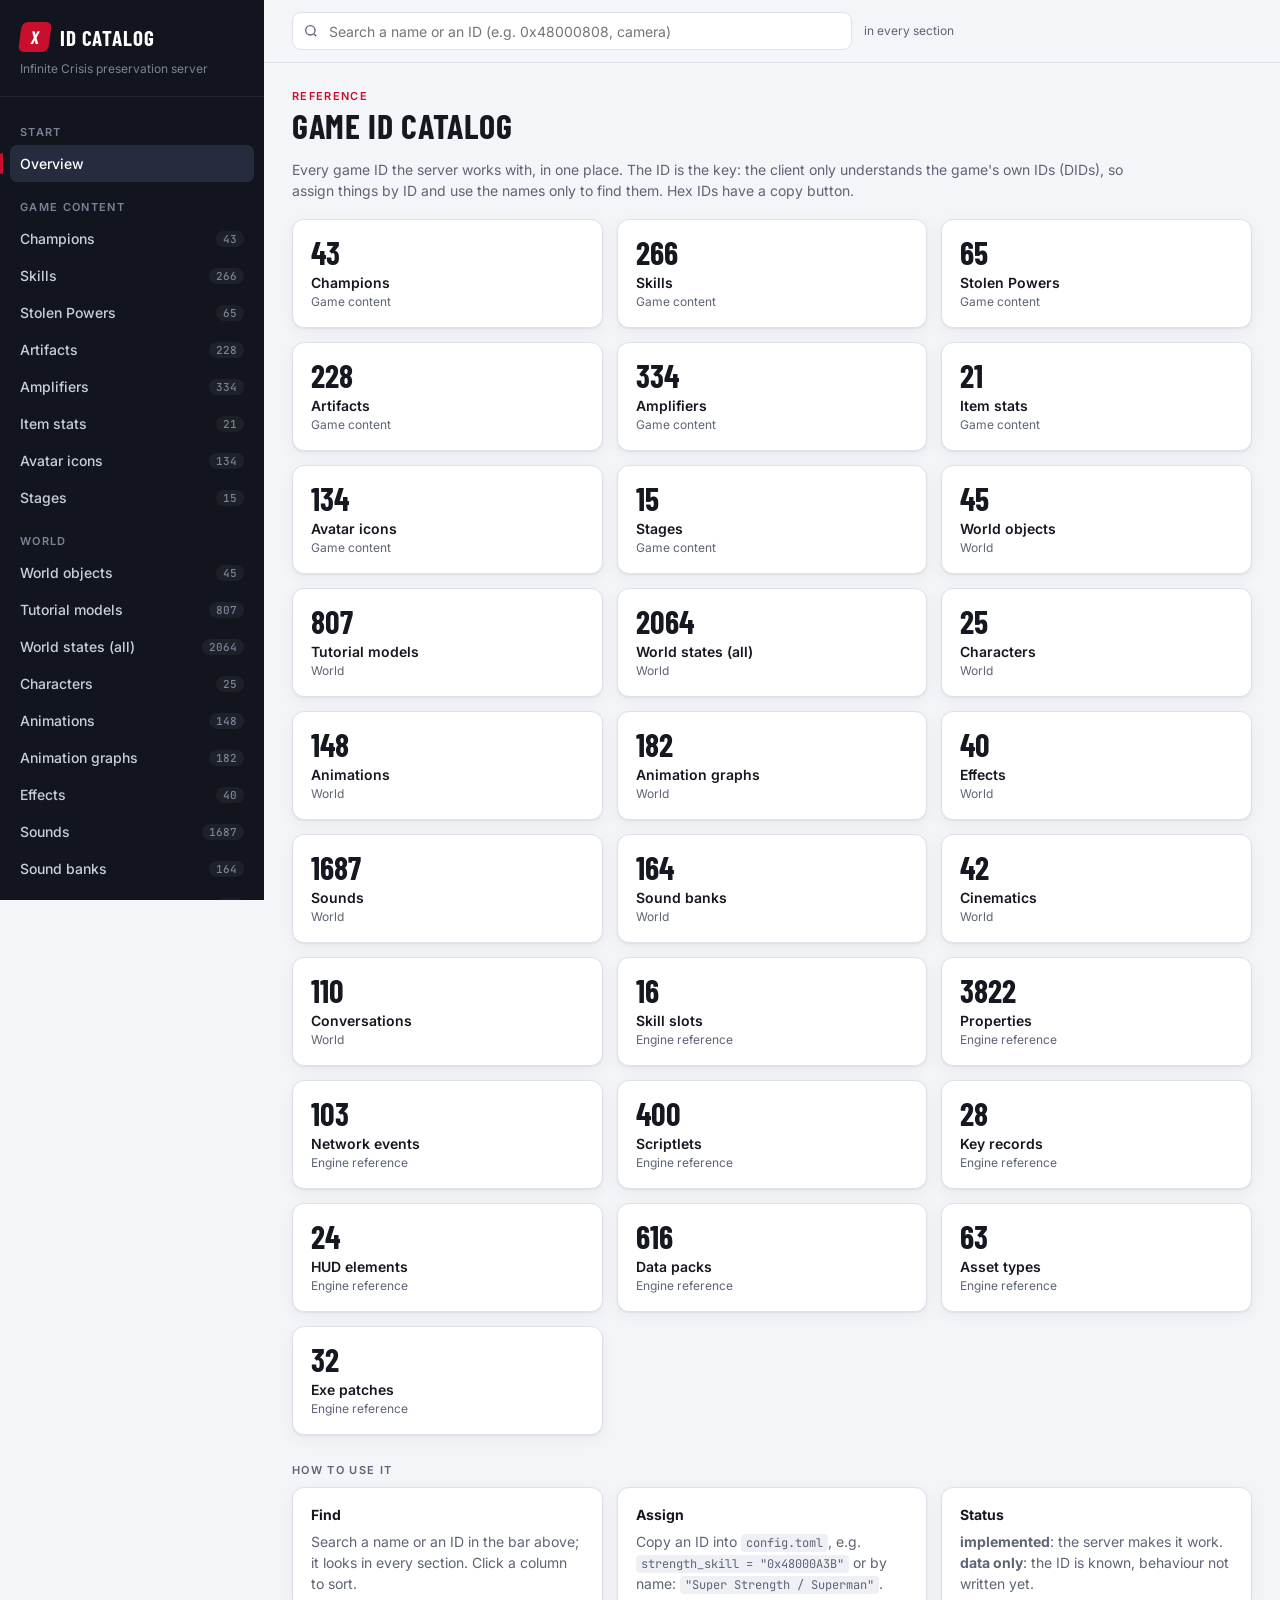
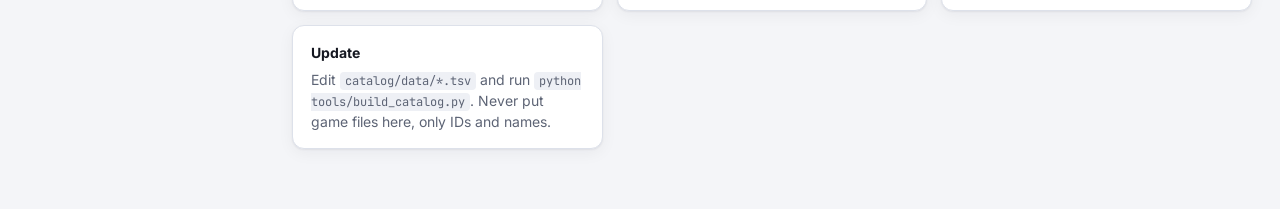
==== commit 8bb40f18: "Tutorial models list, model tours, purple sphere search, hidden maps (fase3-jk .. fase3-jr) - fase3-" ====
--- a/catalog/index.html
+++ b/catalog/index.html
@@ -184,7 +184,7 @@
 </div>
 <div class="toast" id="toast"></div>
 <script>
-const CATALOG = [{"group":"Game content","sections":[{"id":"champions","title":"Champions","file":"data/champions.tsv","description":"Every champion with its record (0x48), entity / variant (0x40), skill set and costumes. The variant is what the lobby and the server use to pick a champion.","columns":["id","name","variant","skill_set","skill_pack","portrait_icon","costume_variants","server_status"],"rows":[["0x48000915","Aquaman","0x400005C6","0x48000911","0xA0000289","0x1300197C","0x40000998 0x40000B12","data only"],["0x4800076F","Arcane Green Lantern","0x4000043B","0x4800076A","0xA0000288","0x130014DB","0x40000ABD 0x40000BC0 0x40000C09","data only"],["0x48000EA6","Arcane Supergirl","0x40000AB2","0x48000EA8","0xA00002B8","0x13002A61","0x40000AB2","data only"],["0x480007A0","Atomic Green Lantern","0x4000047D","0x480007A2","0xA0000287","0x13001650","0x4000080C 0x40000C1B","data only"],["0x48000D35","Atomic Joker","0x40000961","0x48000D37","0xA00002A5","0x130024C2","0x40000D4E 0x40000BAE","data only"],["0x48000888","Atomic Poison Ivy","0x40000553","0x48000883","0xA0000285","0x130018A2","0x4000091D 0x40000CD4","data only"],["0x480006D5","Atomic Wonder Woman","0x400003EC","0x480006D4","0xA0000284","0x1300130A","0x40000802 0x40000BED","data only"],["0x48000CFF","Atrocitus","0x40000932","0x48000D01","0xA0000283","0x1300243A","0x40000E76 0x40000A92","data only"],["0x480005CB","Batman","0x40000280","0x480005C9","0xA000028A","0x13000E6F","0x40000546 0x4000063A 0x40000CC0","data only"],["0x48000A89","Blue Beetle","0x400007FA","0x48000A8B","0xA00002A1","0x13001DC2","0x40000999 0x40000CA8","data only"],["0x4800072B","Catwoman","0x4000041C","0x4800072A","0xA0000299","0x1300146B","0x4000080A 0x40000B15","data only"],["0x480006A5","Cyborg","0x400003B2","0x480006A4","0xA0000298","0x1300124D","0x4000081F","data only"],["0x4800061D","Doomsday","0x4000015A","0x4800061B","0xA000028F","0x1300081B","0x4000039B 0x4000091C","data only"],["0x4800066F","Flash","0x40000396","0x48000670","0xA0000297","0x1300112E","0x4000063E 0x40000CB1","data only"],["0x48000617","Gaslight Batman","0x40000086","0x48000615","0xA000028D","0x130002E5","0x400003C7 0x40000549 0x40000BD3","playable (Tutorial 1)"],["0x48000629","Gaslight Catwoman","0x40000262","0x48000627","0xA0000293","0x13000CC2","0x40000397 0x40000AAD","data only"],["0x48000655","Gaslight Joker","0x4000038D","0x48000652","0xA0000296","0x1300102D","0x40000610 0x400007F3 0x40000C1D","data only"],["0x48000A26","Green Arrow","0x400006F9","0x48000A27","0xA000029F","0x13001CBA","0x40000A7A 0x40000C81 0x40000CB6","data only"],["0x48000630","Green Lantern","0x4000034D","0x4800062E","0xA0000294","0x13000F3A","0x400006EB 0x40000C07","data only"],["0x48000873","Harley Quinn","0x4000054A","0x48000871","0xA000029C","0x13001837","0x40000D2E 0x40000807 0x4000080D","data only"],["0x48000EE8","Hawkgirl","0x40000AE2","0x48000EEA","0xA00002B7","0x13002AFF","0x40000E70 0x40000B6E","data only"],["0x48000F69","Katana","0x40000BA6","0x48000F6B","0xA00002E2","0x13002C98","0x40000C26 0x40000D5A","data only"],["0x48000FCD","Krypto","0x40000BE4","0x48000FCF","0xA00002F6","0x13002D95","0x40000CC1 0x40000E77 0x40000ED4","data only"],["0x48000F5E","Lex Luthor","0x40000B70","0x48000F5F","0xA00002DD","0x13002C8F","0x40000C84","data only"],["0x480009F5","Mecha Superman","0x4000063D","0x480009F7","0xA000029E","0x13001C37","0x40000E60 0x40000A72","data only"],["0x480007BF","Mecha Wonder Woman","0x40000483","0x480007C1","0xA000029A","0x130016B2","0x40000818 0x40000CDB","data only"],["0x4800060D","Nightmare Batman","0x40000009","0x4800060B","0xA000028B","0x130000B2","0x4000043C 0x40000639 0x40000D1C","data only"],["0x48000CDE","Nightmare Robin","0x4000091A","0x48000CE0","0xA00002A4","0x1300238A","0x40000AE6","data only"],["0x48000A38","Nightmare Superman","0x400007C0","0x48000A3A","0xA00002A0","0x13001D1E","0x40000D5D 0x40000BBE","data only"],["0x4800061A","Poison Ivy","0x40000145","0x48000618","0xA000028E","0x1300077C","0x4000027A 0x40000AAB 0x40000AAE","data only"],["0x48000823","Robin","0x400005B4","0x48000817","0xA000029B","0x13001731","0x400005B4 0x40000B13","data only"],["0x48000643","Shazam","0x40000358","0x48000641","0xA0000295","0x13000FDF","0x4000060D 0x40000C27","data only"],["0x48000AAA","Sinestro","0x40000805","0x48000AAC","0xA00002A2","0x13001F6F","0x40000E75 0x40000ED5 0x40000BEE","data only"],["0x48001095","Solomon Grundy","0x40000C44","0x48001097","0xA0000324","0x13002F6A","0x40000C4B","data only"],["0x48000939","Star Sapphire","0x400005CF","0x4800093B","0xA000029D","0x130019E5","0x400005CF 0x400005CF","data only"],["0x48000F00","Stargirl","0x40000AEA","0x48000F02","0xA00002B0","0x13002B29","0x40000E88 0x40000B11 0x40000CED","data only"],["0x48000E6A","Starro","0x40000A96","0x48000E69","0xA00002A6","0x130028EA","0x40000B14 0x40000D22","data only"],["0x48000B70","Supergirl","0x40000810","0x48000B72","0xA00002A3","0x130021AB","0x40000E87 0x40000B20","data only"],["0x48000610","Superman","0x4000002B","0x4800060E","0xA000028C","0x13000120","0x40000806 0x4000092D 0x40000AAF 0x40000B10 0x40000C6A","data only"],["0x48000F1C","Swamp Thing","0x40000B16","0x48000F1A","0xA00002CB","0x13002BCD","0x40000B1B","data only"],["0x48000623","The Joker","0x40000213","0x48000621","0xA0000291","0x13000B06","0x40000395 0x40000636 0x40000701 0x40000A76","data only"],["0x48000625","Wonder Woman","0x40000260","0x48000624","0xA0000292","0x13000C70","0x4000047F 0x4000095F","data only"],["0x48000620","Zatanna","0x4000015B","0x4800061E","0xA0000290","0x130008B3","0x40000275 0x40000AE4","data only"]]},{"id":"skills","title":"Skills","file":"data/skills.tsv","description":"Champion skill sets (basic attack, Q, W, E, R, passive) and the Stolen Powers the server implements. Stats are 'stat id=base(per rank)': 3 = cost (Will, stored negative), 5 = damage, 15 = cooldown in seconds (it drops per rank in every champion's kit), 18 = range (probable). All 43 champions, from 'python ic.py catalog --scan' on a full install.","columns":["id","champion","slot","key","name","icon","targeting","script","stats","server_status","notes"],"rows":[["0x48000911:0","Aquaman","0","Basic","Basic Attack","0x1300197A","9","0x34000374","18=1","data only",""],["0x48000911:1","Aquaman","1","Q","Trident of the King","0x13001979","13","0x34000394","22=1 5=50(+25/rank) 1=100(+50/rank) 3=-30(-15/rank) 15=6 18=11 30=13.5","data only",""],["0x48000911:2","Aquaman","2","W","Stagger","0x13001975","14","0x34000396","5=45(+35/rank) 14=1.5 19=4 21=0.6 18=1.75 3=-55(-10/rank) 15=14","data only",""],["0x48000911:3","Aquaman","3","E","Undertow","0x13001978","13","0x3400037A","5=30(+25/rank) 3=-40(-20/rank) 18=3 22=1 30=15 14=4 15=12(-1/rank)","data only",""],["0x48000911:4","Aquaman","4","R","Might of Atlantis","0x13001977","5","0x34000397","5=60(+40/rank) 1=50(+25/rank) 12=0.175(+0.025/rank) 20=75(+50/rank) 14=4 15=30(-3/rank)","data only",""],["0x48000911:5","Aquaman","5","Passive","Rising Tide","0x13001976","","0x34000395","14=4 5=20(+15/rank) 8=10(+5/rank)","data only",""],["0x4800076A:0","Arcane Green Lantern","0","Basic","Basic Attack","0x13001506","9","0x34000295","18=1","data only",""],["0x4800076A:1","Arcane Green Lantern","1","Q","Construct Champion","0x13001504","13","0x34000293","22=2 5=60(+35/rank) 3=-65(-10/rank) 14=1.25 18=8.5 30=7.5 15=13(-1/rank)","data only",""],["0x4800076A:2","Arcane Green Lantern","2","W","Shackles","0x13001503","7","0x34000294","18=3.25 17=5.25 15=15 14=3 9=-0.25(-0.05/rank) 19=0.8(+0.15/rank) 3=-70(-5/rank)","data only",""],["0x4800076A:3","Arcane Green Lantern","3","E","Emerald Lantern","0x130014FE","1","0x34000290","5=50(+40/rank) 18=2.5 17=5 30=11 23=6 15=9 12=3 3=-30(-10/rank)","data only",""],["0x4800076A:4","Arcane Green Lantern","4","R","Deny the Black","0x13001502","14","0x34000291","14=5 19=1.5 21=5 18=60 17=45 12=4500 10=250(+125/rank) 15=165(-15/rank)","data only",""],["0x4800076A:5","Arcane Green Lantern","5","Passive","Emerald Light","0x13001505","","0x34000292","42=10(+5/rank) 8=30(+10/rank) 14=3 19=4 18=5 15=8","data only",""],["0x48000EA8:0","Arcane Supergirl","0","Basic","Basic Attack","0x13002A6B","9","0x3400054A","18=5.2 44=0.065 30=18","data only",""],["0x48000EA8:1","Arcane Supergirl","1","Q","Breath of Rao","0x13002A9E","13","0x3400054E","5=70(+40/rank) 18=9 17=14 30=12 4=20 14=1.25 12=0.3 15=9(-1/rank) 3=-60(-15/rank) 22=2","data only",""],["0x48000EA8:2","Arcane Supergirl","2","W","Firewall","0x13002A6C","1","0x3400054C","5=25.7143(+20/rank) 1=90(+70/rank) 22=6 23=6 18=1 17=1 14=3.5 19=0.1 21=0.3 9=-0.2(-0.05/rank) 3=-25(-5/rank) 15=13 12=2","data only",""],["0x48000EA8:3","Arcane Supergirl","3","E","Pyrolyze","0x13002A6D","13","0x3400054B","5=80(+40/rank) 14=1 19=0.3 30=15 22=1 18=9 15=8 3=-75(-25/rank)","data only",""],["0x48000EA8:4","Arcane Supergirl","4","R","Rao's Wrath","0x13002A6E","1","0x3400054D","5=100(+25/rank) 32=3 18=2 23=18 30=23 14=6 19=0.3 15=75","data only",""],["0x48000EA8:5","Arcane Supergirl","5","Passive","Daughter of Rao","0x13002A6F","","0x34000550","5=40(+35/rank) 14=4 19=4 15=6","data only",""],["0x480007A2:0","Atomic Green Lantern","0","Basic","Basic Attack","0x1300165D","9","0x340002B6","18=1","data only",""],["0x480007A2:1","Atomic Green Lantern","1","Q","Grab","0x1300165C","13","0x340002B5","5=60(+40/rank) 22=1 14=0.35 3=-75(-5/rank) 15=16(-2/rank) 18=7 30=16","data only",""],["0x480007A2:2","Atomic Green Lantern","2","W","Scorched Earth","0x13001662","1","0x340002B2","5=40(+25/rank) 14=1.5 1=40(+25/rank) 18=1.75 23=2 3=-35(-5/rank) 15=6.5(-0.5/rank)","data only",""],["0x480007A2:3","Atomic Green Lantern","3","E","Shards of Will","0x13001663","7","0x340002B1","5=1 14=5 10=50(+25/rank) 12=0.2 22=0.05 2=0.5 3=-40(-10/rank) 18=5.5 15=10","data only",""],["0x480007A2:4","Atomic Green Lantern","4","R","Meltdown","0x13001661","14","0x340002B4","5=30(+15/rank) 17=2.25 18=6 23=4 14=6 30=4 33=15 4=5 19=1 21=6 15=120","data only",""],["0x480007A2:5","Atomic Green Lantern","5","Passive","Radiation Sickness","0x1300165B","","0x340002B3","14=6 1=40(+40/rank) 9=-0.4 19=3 12=4 15=4","data only",""],["0x48000D37:0","Atomic Joker","0","Basic","Basic Attack","0x130024D1","9","0x340004DF","18=5.25 44=0.03 30=18","data only",""],["0x48000D37:1","Atomic Joker","1","Q","Hot Potato","0x130024D0","14","0x340004DD","5=0.5(+0.1/rank) 1=1.25(+0.15/rank) 20=0.5(+0.1/rank) 12=1.25(+0.15/rank) 18=5.25 17=4 22=1 24=170 30=17 3=-20(-5/rank) 15=7","data only",""],["0x48000D37:2","Atomic Joker","2","W","Plutonium Peel","0x130024CD","1","0x340004DC","23=6 18=0.6 22=1.2 14=25(+5/rank) 19=0.75 21=3 30=1.2 32=3 12=3 31=20(-2/rank) 15=1 3=-35","data only",""],["0x48000D37:3","Atomic Joker","3","E","Acid Balloon","0x130024CE","1","0x340004DB","5=50(+20/rank) 1=10(+10/rank) 23=9 18=1.5 14=4 19=0.5 15=9 3=-35(-10/rank)","data only",""],["0x48000D37:4","Atomic Joker","4","R","Jack in the Box","0x130024CF","7","0x340004DA","5=60(+30/rank) 1=240(+120/rank) 18=6.5 30=12 12=0.06(+0.03/rank) 15=120(-10/rank) 14=1 19=8 33=2 32=4","data only",""],["0x48000D37:5","Atomic Joker","5","Passive","The Punch Line","0x130024CC","","0x340004DE","5=25(+20/rank) 1=200(+160/rank) 18=2.5 14=5.36 19=0.67 21=2 4=5.5","data only",""],["0x48000883:0","Atomic Poison Ivy","0","Basic","Basic Attack","0x130018AE","9","0x34000352","18=1","data only",""],["0x48000883:1","Atomic Poison Ivy","1","Q","Poisoned Earth","0x130018AF","7","0x34000354","5=40(+30/rank) 12=0.5 3=-25(-5/rank) 15=4(-0.3333/rank) 18=2.5","data only",""],["0x48000883:2","Atomic Poison Ivy","2","W","Bramble Rapture","0x130018B0","14","0x34000353","5=50(+50/rank) 18=3.75 14=1.25 19=1.5 3=-70(-10/rank) 15=18(-1/rank) 4=0.2 30=10","data only",""],["0x48000883:3","Atomic Poison Ivy","3","E","Wall of Thorns","0x130018B1","1","0x34000356","5=70(+40/rank) 9=-0.4(-0.1/rank) 22=7 33=700 3=-45(-5/rank) 23=7 18=1 14=3 19=3 21=3 4=1 15=15 12=0.675","data only",""],["0x48000883:4","Atomic Poison Ivy","4","R","Secrets of the Forest","0x130018B4","7","0x34000355","18=4.5 14=10 12=10(+10/rank) 15=90(-10/rank)","data only",""],["0x48000883:5","Atomic Poison Ivy","5","Passive","Toxic Growth","0x130018B2","","0x34000357","10=60(+55/rank) 14=10 19=5","data only",""],["0x480006D4:0","Atomic Wonder Woman","0","Basic","Basic Attack","0x13001307","9","0x34000257","12=0.11 18=1.25","data only",""],["0x480006D4:1","Atomic Wonder Woman","1","Q","Vault","0x13001304","1","0x34000256","5=50(+30/rank) 18=1.75 23=6 15=18(-1/rank) 14=4","data only",""],["0x480006D4:2","Atomic Wonder Woman","2","W","Smite","0x13001305","5","0x34000255","5=30(+25/rank) 1=40(+30/rank) 15=8(-1/rank) 14=4.5 18=0.5","data only",""],["0x480006D4:3","Atomic Wonder Woman","3","E","Savage Sweep","0x13001303","13","0x34000254","5=40(+30/rank) 1=20(+15/rank) 9=-0.15(-0.1/rank) 15=10(-1/rank) 18=3.2 17=0.75 24=90 14=2 19=2","data only",""],["0x480006D4:4","Atomic Wonder Woman","4","R","Reclaimer","0x13001302","14","0x34000253","5=175(+70/rank) 18=40 15=145(-10/rank) 14=12","data only",""],["0x480006D4:5","Atomic Wonder Woman","5","Passive","Rev","0x13001306","","0x34000265","1=-0.25(-0.25/rank) 14=6 12=2","data only",""],["0x48000D01:0","Atrocitus","0","Basic","Basic Attack","0x1300245E","9","0x340004CC","18=1 12=0.11","data only",""],["0x48000D01:1","Atrocitus","1","Q","Crimson Slash","0x13002482","5","0x340004CD","5=30(+20/rank) 14=5 19=2 21=0.8 9=-0.3(-0.0333/rank) 18=1.75 17=0.5 15=8(-1/rank)","data only",""],["0x48000D01:2","Atrocitus","2","W","Come At Me","0x13002483","7","0x340004CE","23=4.5 14=4 19=4 5=2(+1/rank) 1=0.5(+0.3/rank) 21=0.5 12=0.1 15=12","data only",""],["0x48000D01:3","Atrocitus","3","E","Overwhelming Rage","0x13002484","14","0x340004CF","5=65(+35/rank) 15=15 18=3.75 30=12 14=0.65(+0.15/rank) 19=0.3 12=-0.75","data only",""],["0x48000D01:4","Atrocitus","4","R","Plasma Wave","0x13002485","13","0x340004D0","5=200(+70/rank) 18=6.5 24=60 15=120 14=6 12=20 1=0.15","data only",""],["0x48000D01:5","Atrocitus","5","Passive","Red Lantern's Rage","0x13002486","","0x340004D1","39=5 40=2.5 12=-2.5 14=10 3=-50 5=30(+10/rank) 18=2.5 15=5(-1/rank)","data only",""],["0x480005C9:0","Batman","0","Basic","Basic Attack","0x130012B2","9","0x34000178","18=1","data only",""],["0x480005C9:1","Batman","1","Q","Batarang","0x130012B1","13","0x34000244","5=40(+40/rank) 1=30(+30/rank) 18=7 9=-0.6 14=2 30=16 22=1 3=-40 15=6 19=6 12=20","data only",""],["0x480005C9:2","Batman","2","W","Martial Arts","0x130012AE","14","0x34000243","3=-25 18=4.5 5=45(+25/rank) 32=2 31=15(-2/rank) 12=25 15=0.5 14=-5","data only",""],["0x480005C9:3","Batman","3","E","Cape Sweep","0x130012B0","7","0x34000242","5=50(+35/rank) 18=3 14=4 27=-0.15(-0.05/rank) 19=4 15=9 3=-35","data only",""],["0x480005C9:4","Batman","4","R","The Dark Knight","0x130012AD","7","0x34000248","14=2 19=1.5 21=6 5=100(+50/rank) 18=3 32=0.3 23=7 4=0.1(+0.0333/rank) 12=10 15=90","data only",""],["0x480005C9:5","Batman","5","Passive","Watching, Waiting","0x130012AF","","0x340002AE","38=0.05(+0.05/rank)","data only",""],["0x48000A8B:0","Blue Beetle","0","Basic","Basic Attack","0x13001DC5","9","0x34000457","18=5.25 17=1 44=0.09 30=18","data only",""],["0x48000A8B:1","Blue Beetle","1","Q","Energy Cannon","0x13001DDF","13","0x34000451","5=75(+45/rank) 1=50(+30/rank) 3=-40(-15/rank) 15=7 22=1 18=10 17=2.5 30=16.5","data only",""],["0x48000A8B:2","Blue Beetle","2","W","Scarab Scanner","0x13001DE0","1","0x34000454","18=4.5 45=1.5 30=9 23=8 14=30 19=6 3=-30(-5/rank) 15=20(-4/rank)","data only",""],["0x48000A8B:3","Blue Beetle","3","E","Stick And Move","0x13001DE2","13","0x34000455","5=25(+20/rank) 1=0.5 33=4 30=11.5 12=12 3=-70(-10/rank) 15=18(-2/rank) 22=1 23=5.75 18=4.75","data only",""],["0x48000A8B:4","Blue Beetle","4","R","Infiltrator Mode","0x13001DE5","5","0x3400044F","15=3 4=0.2 12=1(+1/rank)","data only",""],["0x48000A8B:5","Blue Beetle","5","Passive","Reach Directive: Disrupt","0x13001DE4","","0x34000456","1=30(+20/rank) 15=12(-2/rank) 14=6","data only",""],["0x4800072A:0","Catwoman","0","Basic","Basic Attack","0x13001467","9","0x34000279","18=1","data only",""],["0x4800072A:1","Catwoman","1","Q","Whip Strike","0x13001464","14","0x34000276","5=70(+35/rank) 18=5.25 17=4.5 22=2.5 15=4 3=-30(-10/rank)","data only",""],["0x4800072A:2","Catwoman","2","W","Cat's Paw","0x13001465","14","0x34000277","5=60(+40/rank) 18=4.5 19=2 9=-0.3(-0.05/rank) 3=-85(-20/rank) 15=12","data only",""],["0x4800072A:3","Catwoman","3","E","Acrobat","0x1300146A","13","0x3400027B","18=3.5 22=1 14=5 12=0.25(+0.05/rank) 19=0.5(+0.1/rank) 3=-30(-5/rank) 15=8","data only",""],["0x4800072A:4","Catwoman","4","R","Bad Kitty","0x13001468","5","0x3400027A","5=60(+30/rank) 19=3 1=40(+30/rank) 14=8 12=2 15=120","data only",""],["0x4800072A:5","Catwoman","5","Passive","Cat Burglar","0x13001466","","0x34000278","15=12(-2/rank) 3=5(+5/rank) 22=45","data only",""],["0x480006A4:0","Cyborg","0","Basic","Basic Attack","0x1300124B","9","0x34000238","30=18 44=0.08 18=5.25","data only",""],["0x480006A4:1","Cyborg","1","Q","Tracer Shot","0x13001249","13","0x34000236","5=50(+20/rank) 18=9 30=14 12=5(+10/rank) 15=8(-1/rank) 3=-35(-10/rank) 14=5 22=1","data only",""],["0x480006A4:2","Cyborg","2","W","Charged Burst","0x13001248","7","0x34000235","5=45(+45/rank) 9=-0.35 1=-0.5 18=2.5 17=2.5 19=0.35 14=1 15=19(-1/rank) 3=-75(-10/rank)","data only",""],["0x480006A4:3","Cyborg","3","E","Cascade","0x13001247","5","0x34000234","4=0.2 27=0.1(+0.1/rank) 14=2 19=5(+1/rank) 15=15 3=-75(-15/rank)","data only",""],["0x480006A4:4","Cyborg","4","R","Plasma Cannon","0x13001246","13","0x34000233","5=200(+50/rank) 18=9.5 22=2.2 14=10 15=110(-10/rank)","data only",""],["0x480006A4:5","Cyborg","5","Passive","Cybernetic Targeting","0x1300124A","","0x34000237","12=4 5=0.02(+0.02/rank) 33=80(+80/rank)","data only",""],["0x4800061B:0","Doomsday","0","Basic","Basic Attack","0x13000A0D","9","0x340000A9","18=1.25","data only",""],["0x4800061B:1","Doomsday","1","Q","Pummeling Assault","0x13000A0F","1","0x340000DF","5=30(+15/rank) 18=1.75 23=2.25 19=0.75 15=9(-1/rank)","data only",""],["0x4800061B:2","Doomsday","2","W","Berserk","0x13000C61","7","0x3400015D","38=10(+5/rank) 5=20(+10/rank) 1=80(+40/rank) 18=2.5 14=4 4=0.1 15=12","data only",""],["0x4800061B:3","Doomsday","3","E","Charge","0x13000A10","14","0x340000E0","5=40(+30/rank) 1=60(+40/rank) 18=3.5 17=4 30=16 14=0.8 32=250 15=15(-2/rank)","data only",""],["0x4800061B:4","Doomsday","4","R","Kryptonian Rage","0x13000A11","5","0x340000E1","12=7(+1/rank) 31=3.5(+0.5/rank) 7=0.1(+0.05/rank) 13=0.1(+0.02/rank) 15=2 3=-100","data only",""],["0x4800061B:5","Doomsday","5","Passive","Revenge","0x13000DC1","","0x340000E6","8=10(+5/rank) 12=10(+10/rank) 33=300 14=15 32=300 5=0.03(+0.01/rank) 11=-0.03(-0.01/rank)","data only",""],["0x48000670:0","Flash","0","Basic","Basic Attack","0x13001135","9","0x3400021A","18=1","data only",""],["0x48000670:1","Flash","1","Q","Flash Attack","0x13001134","1","0x3400021B","5=60(+35/rank) 3=-25(-15/rank) 30=17 15=9 23=6.5 22=1 12=0.4 2=2.5","data only",""],["0x48000670:2","Flash","2","W","F=MA","0x13001133","5","0x34000219","5=20(+10/rank) 4=3.5 14=3 19=4 21=0.25 3=-75(-25/rank) 15=10(-1/rank)","data only",""],["0x48000670:3","Flash","3","E","Hyper Vibration","0x13001132","5","0x34000218","14=3(+1/rank) 9=-0.2 19=2 42=5(+5/rank) 3=-60(-10/rank) 15=13(-1/rank)","data only",""],["0x48000670:4","Flash","4","R","Speed Storm","0x13001130","7","0x34000217","5=40(+30/rank) 1=60(+40/rank) 18=4.5 15=120 14=2 19=0.5 21=1","data only",""],["0x48000670:5","Flash","5","Passive","Speed Force","0x13001131","","0x34000216","14=2.5 4=0.025(+0.01/rank) 12=5 39=0.001","data only",""],["0x48000615:0","Gaslight Batman","0","Basic","Basic Attack","0x13000372","9","0x34000037","30=18 44=0.08 18=5.35","implemented","Alternating right/left shots, shot VFX 0x10000188 / 0x10000189. Rank = element 0 of property 0x100000AF."],["0x48000615:1","Gaslight Batman","1","Q","Sonic Batarang","0x13000374","13","0x3400003B","5=60(+25/rank) 18=9 30=14 17=4 22=1.25 2=1(+1/rank) 15=5 3=-40(-10/rank)","implemented","Ricochets to the nearest enemy (2 bounces). Cost stat type 3: 40 base."],["0x48000615:2","Gaslight Batman","2","W","Sonic Shell","0x13000377","1","0x3400003A","5=70(+40/rank) 18=2 23=8.5 30=10 15=8 3=-50(-5/rank)","implemented","Area blast at the cursor. Cost 50 base."],["0x48000615:3","Gaslight Batman","3","E","Bat Flight","0x13000373","13","0x34000038","5=40(+40/rank) 22=1.1 18=7.5 30=12 15=20(-2/rank) 3=-75(-10/rank)","implemented","Leap to the cursor. Cost 75 base. Movement skill (0x100007FD)."],["0x48000615:4","Gaslight Batman","4","R","Bat Scream","0x13000375","13","0x34000039","5=225(+125/rank) 18=230 30=15 22=3 15=110(-10/rank)","implemented","60 m line through walls. The tutorial uses a 10 s cooldown."],["0x48000615:5","Gaslight Batman","5","Passive","Echoes","0x13000DC2","","0x34000048","27=0.1 14=2.5 12=2(+1/rank) 5=0.1(+0.05/rank) 1=0.1(+0.05/rank)","shown only",""],["0x48000627:0","Gaslight Catwoman","0","Basic","Basic Attack","0x13000CF1","9","0x3400018E","18=1","data only",""],["0x48000627:1","Gaslight Catwoman","1","Q","Steampowered Claws","0x13000CF2","13","0x340001B7","5=50(+35/rank) 18=6.5 30=13.5 15=11 3=-55(-20/rank) 14=1 19=5 22=0.75","data only",""],["0x48000627:2","Gaslight Catwoman","2","W","Shred","0x13001895","14","0x3400034C","5=10(+10/rank) 1=0.02(+0.02/rank) 15=12(-2/rank) 12=0.5 3=-35(-20/rank) 18=1.6 33=280","data only",""],["0x48000627:3","Gaslight Catwoman","3","E","Blood Hunt","0x13000CF4","7","0x340001C6","15=25(-3/rank) 14=2.5 12=0.5 5=40(+20/rank) 3=-80(-10/rank) 4=0.3 18=25","data only",""],["0x48000627:4","Gaslight Catwoman","4","R","Predator's Grace","0x13000CF5","14","0x340001CE","5=125(+75/rank) 1=0.5 18=4 15=30(-2/rank) 12=0.5","data only",""],["0x48000627:5","Gaslight Catwoman","5","Passive","Sharpened Claws","0x13000D8A","","","5=30(+30/rank) 14=5","data only",""],["0x48000652:0","Gaslight Joker","0","Basic","Basic Attack","0x1300102E","9","0x34000200","12=0.11 18=1","data only",""],["0x48000652:1","Gaslight Joker","1","Q","Fetid Cleaver","0x1300102F","5","0x34000205","5=40(+20/rank) 8=0.02(+0.01/rank) 15=5 14=5 18=0.5","data only",""],["0x48000652:2","Gaslight Joker","2","W","Ham Toss","0x13001030","1","0x3400020A","5=50(+45/rank) 18=2 30=14 23=9 14=3 19=0.7(+0.2/rank) 15=12 3=-30(-10/rank)","data only",""],["0x48000652:3","Gaslight Joker","3","E","Snack Time!","0x13001031","5","0x34000202","14=1 19=2 15=17(-2/rank) 3=-45 4=0.2(+0.1/rank)","data only",""],["0x48000652:4","Gaslight Joker","4","R","Rat Swarm","0x13001032","7","0x34000201","5=30(+20/rank) 1=-0.3 9=-0.15 12=-22(-14/rank) 3=-36(-24/rank) 18=3 15=3","data only",""],["0x48000652:5","Gaslight Joker","5","Passive","Blood Money","0x13001033","","0x34000203","8=15(+15/rank) 12=3(+3/rank) 19=90(+90/rank) 14=5 15=10","data only",""],["0x48000A27:0","Green Arrow","0","Basic","Basic Attack","0x13001CBC","9","0x34000411","18=5.25 44=0.03 30=18","data only",""],["0x48000A27:1","Green Arrow","1","Q","Superfoam Arrows","0x13001CBD","13","0x3400040E","9=-0.1(-0.05/rank) 15=14(-2/rank) 14=2 4=0.1 3=-70(-10/rank) 30=12 18=4 19=2 22=1 21=4","data only",""],["0x48000A27:2","Green Arrow","2","W","Ballistic Arrows","0x13001CBE","5","0x3400040D","15=7 5=10(+20/rank) 43=3(+3/rank) 14=4 3=-25(-5/rank)","data only",""],["0x48000A27:3","Green Arrow","3","E","Thermite Arrows","0x13001CBF","5","0x34000410","5=40(+35/rank) 1=20(+30/rank) 3=-25(-5/rank) 15=7 18=1.5 17=1.5 14=3 19=4","data only",""],["0x48000A27:4","Green Arrow","4","R","Bullseye","0x13001CC0","13","0x3400040C","5=65(+45/rank) 1=85(+75/rank) 15=16 18=7 17=13.5 14=2 19=4 9=-0.15 30=16.5 22=1","data only",""],["0x48000A27:5","Green Arrow","5","Passive","Adaptable Ammo","0x13001CC1","","0x34000412","14=2 27=0.04(+0.04/rank) 19=1(+0.5/rank)","data only",""],["0x4800062E:0","Green Lantern","0","Basic","Basic Attack","0x13000F34","9","0x340001E7","30=18 44=0.08 18=5.25","data only",""],["0x4800062E:1","Green Lantern","1","Q","Slam","0x13000F35","14","0x340001E6","5=60(+40/rank) 1=10(+10/rank) 18=5.25 15=8(-1/rank) 3=-40(-25/rank)","data only",""],["0x4800062E:2","Green Lantern","2","W","Constrict","0x13000F36","14","0x340001E4","5=50(+25/rank) 18=5.25 14=1(+0.5/rank) 19=-1.5 15=14 3=-70(-40/rank) 9=-0.7","data only",""],["0x4800062E:3","Green Lantern","3","E","Missile Barrage","0x13000F37","13","0x340001E3","22=1 5=30(+15/rank) 18=8 17=1.5 30=15 15=16(-2/rank) 3=-70(-20/rank) 14=3 19=5 12=-6","data only",""],["0x4800062E:4","Green Lantern","4","R","Green Lantern's Light","0x13000F38","1","0x340001E2","5=175(+125/rank) 18=3.5 17=1.75 14=1 23=6 15=120(-5/rank)","data only",""],["0x4800062E:5","Green Lantern","5","Passive","Indomitable Will","0x13000F39","","0x340001E5","5=0.07(+0.01/rank) 12=0.005(+0.005/rank) 32=0.05(+0.01/rank) 4=-1 15=12","data only",""],["0x48000871:0","Harley Quinn","0","Basic","Basic Attack","0x13001839","9","0x34000343","30=18 44=0.065 18=5","data only",""],["0x48000871:1","Harley Quinn","1","Q","Pies!","0x1300183A","7","0x34000342","5=50(+40/rank) 18=6.5 30=14 15=9(-1/rank) 3=-25(-10/rank) 33=3","data only",""],["0x48000871:2","Harley Quinn","2","W","Back Off","0x1300183B","14","0x34000341","18=2.5 17=4 5=80(+45/rank) 15=16 14=0.33 19=0.75 21=1.5 9=-0.25 32=100 3=-65(-5/rank)","data only",""],["0x48000871:3","Harley Quinn","3","E","Best Medicine","0x1300183C","14","0x3400033F","18=6 8=40(+30/rank) 15=10 3=-60(-30/rank)","data only",""],["0x48000871:4","Harley Quinn","4","R","Puddin' Time!","0x1300183D","13","0x3400033E","5=175(+50/rank) 14=1 19=6 18=7 24=55 15=120(-10/rank)","data only",""],["0x48000871:5","Harley Quinn","5","Passive","BFFs","0x1300183E","7","0x34000340","14=3 18=6 4=0.1(+0.025/rank) 32=333 27=0.1(+0.025/rank)","data only",""],["0x48000EEA:0","Hawkgirl","0","Basic","Basic Attack","0x13002B22","9","0x34000579","18=1 12=0.11","data only",""],["0x48000EEA:1","Hawkgirl","1","Q","Mace Throw","0x13002B23","13","0x34000574","22=0.75 5=60(+35/rank) 1=30(+17.5/rank) 20=30(+15/rank) 3=-25(-5/rank) 15=8 18=8.5 17=15 30=16 14=5 19=0.2","data only",""],["0x48000EEA:2","Hawkgirl","2","W","Soar","0x13002B24","5","0x34000575","4=0.15(+0.05/rank) 14=5 3=-40(-5/rank) 15=18(-1/rank)","data only",""],["0x48000EEA:3","Hawkgirl","3","E","Haymaker","0x13002B25","5","0x34000576","5=40(+10/rank) 20=0.02 12=225 3=-35(-5/rank) 15=6 18=2.25 17=0.5 14=5","data only",""],["0x48000EEA:4","Hawkgirl","4","R","Howling Eye","0x13002B26","14","0x34000577","5=175(+55/rank) 1=50(+25/rank) 8=40(+10/rank) 15=120(-10/rank) 14=1 19=0.5 23=3.5 18=1.5 17=3","data only",""],["0x48000EEA:5","Hawkgirl","5","Passive","Thrill of Battle","0x13002B43","","0x34000578","40=4(+2/rank) 14=5 33=4","data only",""],["0x48000F6B:0","Katana","0","Basic","Basic Attack","0x13002CA2","9","0x340005BB","18=1 12=0.11","data only",""],["0x48000F6B:1","Katana","1","Q","Slash","0x13002CA3","13","0x340005B8","5=50(+35/rank) 24=150 18=2.25 15=3.5","data only",""],["0x48000F6B:2","Katana","2","W","Cross Step","0x13002CA4","13","0x340005B7","18=1.5 22=1 14=4 30=14 5=6(+3/rank) 14=5 19=3 15=3.5","data only",""],["0x48000F6B:3","Katana","3","E","Kendo","0x13002CA5","5","0x340005BA","5=60(+40/rank) 1=40(+35/rank) 32=10(+10/rank) 38=0.02 7=1 33=6 12=0.5(+0.5/rank) 19=1.5 7=1 20=10(+5/rank) 9=-0.35 21=12 15=8","data only",""],["0x48000F6B:4","Katana","4","R","Thousand Cuts","0x13002CA6","14","0x340005B6","5=160(+100/rank) 1=0.75 18=2.75 17=5.5 22=40 14=0.468 19=0.1 30=16 12=2 32=5 15=140","data only",""],["0x48000F6B:5","Katana","5","Passive","Soultaker","0x13002CA7","","0x340005B9","38=2.5(+2.5/rank) 8=0.02(+0.01/rank) 14=0.5","data only",""],["0x48000FCF:0","Krypto","0","Basic","Basic Attack","0x13002DA2","9","0x340005F5","18=1","data only",""],["0x48000FCF:1","Krypto","1","Q","Fetch!","0x13002DA3","1","0x340005EE","5=65(+45/rank) 23=7.5 18=16 22=1.6 17=20 30=22 27=14 9=-0.3(-0.05/rank) 14=3 19=5 3=-35(-15/rank) 15=12(-1/rank)","data only",""],["0x48000FCF:2","Krypto","2","W","Man's Best Friend","0x13002DA6","14","0x340005F2","10=50(+50/rank) 14=3 30=20 22=1 18=4 17=7 3=-45(-35/rank) 15=16(-1/rank)","data only",""],["0x48000FCF:3","Krypto","3","E","On The Hunt","0x13002DA4","7","0x340005F0","27=-0.15(-0.05/rank) 18=5 14=5 3=-85(-10/rank) 15=18(-1/rank)","data only",""],["0x48000FCF:4","Krypto","4","R","Piercing Howl","0x13002DA5","13","0x340005F1","5=150(+75/rank) 18=8 22=4 30=8 15=100","data only",""],["0x48000FCF:5","Krypto","5","Passive","Vigilance","0x13002DA7","","0x340005EF","5=10(+5/rank) 10=0.25(+0.05/rank) 1=50(+40/rank) 14=3 21=0.5(+0.25/rank)","data only",""],["0x48000F5F:0","Lex Luthor","0","Basic","Basic Attack","0x13002C81","9","0x340005AD","18=5.15 30=18 44=0.12","data only",""],["0x48000F5F:1","Lex Luthor","1","Q","LexCorp Sentry","0x13002C80","1","0x340005AB","5=20(+15/rank) 1=30(+20/rank) 32=3 33=3 14=16 19=0.85 21=0.2 12=3 31=12 23=5.5 18=4.5 3=-30(-10/rank) 9=-0.2 15=1.25","data only",""],["0x48000F5F:2","Lex Luthor","2","W","Tactical Disruption","0x13002C7F","1","0x340005A9","5=60(+40/rank) 14=3 21=1 18=1.25 23=7 30=10 4=20 9=-0.2 3=-75(-25/rank) 15=12 19=1 12=3","data only",""],["0x48000F5F:3","Lex Luthor","3","E","Critical Mass","0x13002C7E","13","0x340007CB","18=7 5=50(+50/rank) 1=30(+20/rank) 17=2.5 30=14 15=8 3=-50(-20/rank) 12=3 22=1","data only",""],["0x48000F5F:4","Lex Luthor","4","R","Orbital Remediation","0x13002C7D","16","0x340005A8","1=175(+120/rank) 23=60 18=11 22=3 30=14 14=1 15=120","data only",""],["0x48000F5F:5","Lex Luthor","5","Passive","Neural Networking","0x13002C7C","","0x340005AC","5=20(+10/rank) 14=5 18=7","data only",""],["0x480009F7:0","Mecha Superman","0","Basic","Basic Attack","0x13001C46","9","0x340003ED","18=1.3","data only",""],["0x480009F7:1","Mecha Superman","1","Q","Drill Attack","0x13001C4B","13","0x340003F0","5=60(+55/rank) 3=-40(-10/rank) 14=1(+0.2/rank) 19=0.2 17=2.5 18=4.5 22=1.5 15=8","data only",""],["0x480009F7:2","Mecha Superman","2","W","Sunstone Eruption","0x13001C51","1","0x340003EF","5=55(+40/rank) 3=-30(-5/rank) 14=1 19=0.5 17=2.5 18=1.75 23=6 15=12(-2/rank)","data only",""],["0x480009F7:3","Mecha Superman","3","E","Fissure","0x13001C4A","1","0x340003F1","23=8 18=1 22=5 14=2(+0.3333/rank) 3=-85(-5/rank) 15=22(-2/rank)","data only",""],["0x480009F7:4","Mecha Superman","4","R","Terraformer","0x13001C48","7","0x340003F2","5=60(+20/rank) 1=360(+120/rank) 14=6 19=1 18=4 15=120(-10/rank)","data only",""],["0x480009F7:5","Mecha Superman","5","Passive","Agent of Hope","0x13001C4C","","0x340003E6","14=5 19=10 18=4 42=5(+5/rank) 40=5(+5/rank) 8=2(+1/rank)","data only",""],["0x480007C1:0","Mecha Wonder Woman","0","Basic","Basic Attack","0x13001698","9","0x340002CC","30=18 44=0.07 18=5.35","data only",""],["0x480007C1:1","Mecha Wonder Woman","1","Q","Glaive Storm","0x13001696","13","0x340002CB","5=10(+20/rank) 18=10 30=14 15=8(-1/rank) 3=-50(-5/rank) 22=0.75","data only",""],["0x480007C1:2","Mecha Wonder Woman","2","W","Afterburn","0x13001699","1","0x340002CA","5=30(+30/rank) 1=90(+90/rank) 30=14 23=6.5 3=-85(-10/rank) 15=20(-2/rank) 14=3","data only",""],["0x480007C1:3","Mecha Wonder Woman","3","E","Celerity","0x13001697","5","0x340002C9","15=16 12=0.2(+0.1/rank) 14=4 19=1 32=3 3=-60(-15/rank)","data only",""],["0x480007C1:4","Mecha Wonder Woman","4","R","Tempest","0x13001694","13","0x340002C8","5=150(+65/rank) 1=300(+130/rank) 18=9.5 24=45 15=120 14=2","data only",""],["0x480007C1:5","Mecha Wonder Woman","5","Passive","Implacable Judgement","0x13001695","","0x340002C7","5=10(+10/rank) 14=3 12=3","data only",""],["0x4800060B:0","Nightmare Batman","0","Basic","Basic Attack","0x130000B5","9","0x340000C8","12=0.11 18=1","data only",""],["0x4800060B:1","Nightmare Batman","1","Q","Silver Batarang","0x130000B7","13","0x340000C4","5=50(+25/rank) 18=7.5 30=12.6 9=-0.2 14=1 22=1 15=5 3=-50(+5/rank)","data only",""],["0x4800060B:2","Nightmare Batman","2","W","Bat Swarm","0x130000B8","5","0x340000C5","5=-15(-10/rank) 18=2.5 17=0.5 19=2 21=4 12=0.5 32=4 15=10 3=-30","data only",""],["0x4800060B:3","Nightmare Batman","3","E","Savagery","0x130000B6","5","0x340000C9","5=0.2(+0.05/rank) 14=3 21=1 12=8 4=0.15 32=100 19=5 15=22(-2/rank) 3=-30","data only",""],["0x4800060B:4","Nightmare Batman","4","R","Feral Embrace","0x130000B9","14","0x340000C6","20=75(+35/rank) 5=75(+35/rank) 1=150(+70/rank) 12=0.3 18=2.5 15=120","data only",""],["0x4800060B:5","Nightmare Batman","5","Passive","Eternal Hunger","0x13000DBD","","0x340000C7","12=4(+1/rank) 1=2(+0.5/rank) 32=3 14=4","data only",""],["0x48000CE0:0","Nightmare Robin","0","Basic","Basic Attack","0x1300239C","9","0x340004B9","12=0.11 18=1","data only",""],["0x48000CE0:1","Nightmare Robin","1","Q","Arcing Blades","0x130023A6","1","0x340004B7","5=40(+25/rank) 23=8 12=20 30=13 22=0.75 14=1 18=0.35 45=0.5 3=15 15=12(-1/rank)","data only",""],["0x48000CE0:2","Nightmare Robin","2","W","Impale","0x130023A5","5","0x340004B6","5=40(+15/rank) 14=3 11=-0.5 19=5 3=15 18=0.5 15=8(-1/rank)","data only",""],["0x48000CE0:3","Nightmare Robin","3","E","Unnatural Reflexes","0x130023A2","14","0x340004B5","18=4.5 27=0.2(+0.05/rank) 12=0.4(+0.1/rank) 14=3 3=15 15=17(-1/rank)","data only",""],["0x48000CE0:4","Nightmare Robin","4","R","Feed the Beast","0x130023A4","14","0x340004B4","5=175(+75/rank) 1=0.1(+0.05/rank) 3=10 8=0.1 18=3 30=16 3=30 15=90","data only",""],["0x48000CE0:5","Nightmare Robin","5","Passive","The Hunger","0x130023A3","","0x340004B8","3=-10 14=12 12=0.04(+0.02/rank) 20=0.05(+0.05/rank) 4=0.1(+0.05/rank) 32=10(+5/rank)","data only",""],["0x48000A3A:0","Nightmare Superman","0","Basic","Basic Attack","0x13001D21","9","0x3400041F","18=5.25 44=0.08 30=18","data only",""],["0x48000A3A:1","Nightmare Superman","1","Q","Phantom Collector","0x13001D26","1","0x3400041B","5=60(+40/rank) 23=9.25 18=3 22=1 30=14 14=0.425 19=5 21=5 39=-4(-2/rank) 40=2(+1/rank) 32=333 3=-25(-10/rank) 15=5","data only",""],["0x48000A3A:2","Nightmare Superman","2","W","Vortex","0x13001D22","1","0x3400041A","5=30(+20/rank) 1=60(+40/rank) 23=6.5 30=12 12=2 20=200 18=2 14=3 19=0.5 9=-0.2 32=100 3=-55(-10/rank) 15=15(-1/rank) 4=0.25","data only",""],["0x48000A3A:3","Nightmare Superman","3","E","Siphon/Infuse","0x13001D23","14","0x3400041D","5=60(+50/rank) 9=30(+25/rank) 10=60(+50/rank) 1=30(+25/rank) 3=-70(-15/rank) 15=12 18=5.5 17=6.5 14=3","data only",""],["0x48000A3A:4","Nightmare Superman","4","R","Condemn","0x13001D24","14","0x3400041E","9=-0.5 12=0.08(+0.01/rank) 32=100 14=1.5(+0.25/rank) 15=120(-10/rank) 19=2 23=4 18=4.5","data only",""],["0x48000A3A:5","Nightmare Superman","5","Passive","Possession","0x13001D25","","0x3400041C","15=180 12=0.3(+0.05/rank) 32=150 14=6 40=-15(-10/rank) 42=-15(-10/rank)","data only",""],["0x48000618:0","Poison Ivy","0","Basic","Basic Attack","0x13000783","9","0x3400009D","30=18 44=0.075 18=5","data only",""],["0x48000618:1","Poison Ivy","1","Q","Root Strike","0x1300077F","1","0x34000095","5=50(+50/rank) 18=2 23=9 30=9 14=0.8(+0.2/rank) 3=-35(-5/rank) 15=14(-2/rank)","data only",""],["0x48000618:2","Poison Ivy","2","W","Blow Kiss","0x13000782","14","0x34000099","5=60(+50/rank) 18=5 14=1.5(+0.25/rank) 3=-45(-15/rank) 15=14(-2/rank)","data only",""],["0x48000618:3","Poison Ivy","3","E","Thorn Shield","0x13000C5A","14","0x34000158","10=55(+45/rank) 18=6 14=3 9=-0.2 19=1(+0.25/rank) 3=-65(-15/rank) 15=10","data only",""],["0x48000618:4","Poison Ivy","4","R","Deadly Flora","0x13000781","1","0x34000097","5=50(+25/rank) 1=250(+125/rank) 15=120 18=3.5 23=5 14=5 9=-0.3 32=100","data only",""],["0x48000618:5","Poison Ivy","5","Passive","Healthy Glow","0x13000DBF","","0x34000098","12=4 18=3 14=4 8=17.5(+7/rank) 1=70(+28/rank)","data only",""],["0x48000817:0","Robin","0","Basic","Basic Attack","0x13001744","9","0x3400030E","18=1","data only",""],["0x48000817:1","Robin","1","Q","Vault Kick","0x13001745","1","0x3400030D","5=70(+45/rank) 3=-50(-20/rank) 15=13(-1/rank) 23=5.5 22=1 14=3 19=3 30=15","data only",""],["0x48000817:2","Robin","2","W","Bo Master","0x13001746","5","0x3400030C","13=0.3 12=1 14=4 9=-0.075(-0.025/rank) 19=2 3=-65(-10/rank) 15=12(-1/rank)","data only",""],["0x48000817:3","Robin","3","E","Dynamic Duo","0x13001747","14","0x3400030B","18=5 4=0.09(+0.01/rank) 12=0.04(+0.02/rank) 1=0.06(+0.03/rank) 14=5 2=0.25 3=-30(-10/rank) 15=12","data only",""],["0x48000817:4","Robin","4","R","Emergent Leader","0x13001748","7","0x3400030A","5=175(+80/rank) 17=3 18=5 12=12(+6/rank) 14=8 19=2 21=3 15=120","data only",""],["0x48000817:5","Robin","5","Passive","This Guy!","0x13001749","","0x34000309","14=6 5=30(+15/rank) 12=15(+5/rank) 3=30(+15/rank) 15=12(-2/rank)","data only",""],["0x48000641:0","Shazam","0","Basic","Basic Attack","0x13000F86","9","0x340001F6","18=1","data only",""],["0x48000641:1","Shazam","1","Q","Mystic Power","0x13000F83","13","0x34000756","5=60(+45/rank) 1=30(+30/rank) 3=-40 15=10(-1/rank) 18=7 22=1 30=18 2=3 17=3","data only",""],["0x48000641:2","Shazam","2","W","Mystic Defense","0x13000F84","5","0x34000757","42=15(+10/rank) 14=3 3=-35 15=8","data only",""],["0x48000641:3","Shazam","3","E","Lightning Field","0x13000F85","7","0x340001F5","5=25(+15/rank) 1=75(+45/rank) 3=-35 18=3 14=3 15=4","data only",""],["0x48000641:4","Shazam","4","R","SHAZAM!","0x13000F81","1","0x340001F8","5=200(+75/rank) 14=1 18=3 23=8 15=120","data only",""],["0x48000641:5","Shazam","5","Passive","Power of Zeus","0x13000F82","","0x340001FD","32=2 21=10 19=0.5(+0.25/rank) 12=1.25(+0.25/rank) 9=-0.4(-0.1/rank)","data only",""],["0x48000AAC:0","Sinestro","0","Basic","Basic Attack","0x13001F74","9","0x3400046F","18=4.75 30=18 44=0.05","data only",""],["0x48000AAC:1","Sinestro","1","Q","Saw-blade","0x13001F75","13","0x3400046C","5=60(+50/rank) 18=8.5 22=1 30=16 3=-40(-20/rank) 15=8(-1/rank)","data only",""],["0x48000AAC:2","Sinestro","2","W","Dread Scythe","0x13001F76","13","0x3400046A","5=50(+40/rank) 24=50 18=5.5 3=-70(-15/rank) 15=8","data only",""],["0x48000AAC:3","Sinestro","3","E","Cull the Weak","0x13001F96","1","0x3400046E","5=55(+45/rank) 23=5 18=2 30=20 12=55(+12.5/rank) 3=-80(-5/rank) 15=18(-1/rank)","data only",""],["0x48000AAC:4","Sinestro","4","R","Fear Incarnate","0x13001F77","1","0x3400046B","1=75(+75/rank) 5=175(+75/rank) 12=15 14=1 19=0.5 30=3 23=9 18=2 22=1 15=120(-5/rank)","data only",""],["0x48000AAC:5","Sinestro","5","Passive","Yellow Impurity","0x13001F78","","0x3400046D","1=0.04(+0.02/rank) 33=320 19=1(+0.25/rank) 5=30(+30/rank) 14=4","data only",""],["0x48001097:0","Solomon Grundy","0","Basic","Basic Attack","0x13002F6D","9","0x3400066C","18=1 30=15","data only",""],["0x48001097:1","Solomon Grundy","1","Q","Clobber","0x13002F7D","13","0x34000666","5=55(+40/rank) 3=-30(-10/rank) 15=7 9=-0.15(-0.05/rank) 14=1.5 19=0.5 21=0.2 12=5.5 17=0.5 44=8 30=12 12=15 18=3.5 22=1","data only",""],["0x48001097:2","Solomon Grundy","2","W","Crush","0x13002F7E","7","0x34000665","5=40(+30/rank) 3=-20(-10/rank) 15=6 18=2.5 14=0.5 19=1 12=0.25","data only",""],["0x48001097:3","Solomon Grundy","3","E","The March","0x13002F7F","5","0x34000664","5=30(+25/rank) 3=-65(-10/rank) 15=18(-2/rank) 14=3 19=1 4=0.15 42=0.25 40=0.25 18=12","data only",""],["0x48001097:4","Solomon Grundy","4","R","Buried on Sunday","0x13002F80","7","0x34000663","5=0.01(+0.01/rank) 14=7 19=3 18=1 8=0.004(+0.002/rank) 15=100(-10/rank)","data only",""],["0x48001097:5","Solomon Grundy","5","Passive","Born on a Monday","0x13002F81","","0x34000662","8=1 14=1.75 19=5(+1/rank)","data only",""],["0x4800093B:0","Star Sapphire","0","Basic","Basic Attack","0x130019F4","9","0x34000390","30=18 44=0.08 18=5.25","data only",""],["0x4800093B:1","Star Sapphire","1","Q","Crystal Bomb","0x130019F1","1","0x3400038D","5=40(+25/rank) 18=1.25 14=2 30=12 15=4.5(-0.5/rank) 3=-35(-10/rank) 23=8.5","data only",""],["0x4800093B:2","Star Sapphire","2","W","Violet Harvest","0x130019EF","7","0x3400038A","1=0.04(+0.01/rank) 20=100 30=13.5 3=-80(-20/rank) 15=10 14=5 19=3 17=2.5 18=2.5 33=280","data only",""],["0x4800093B:3","Star Sapphire","3","E","Bonds of Love","0x130019F2","13","0x3400038E","15=14 1=70(+30/rank) 14=4 18=7.5 30=15 27=13 4=14 23=5 12=4 19=0.75 3=-100(-5/rank) 22=1","data only",""],["0x4800093B:4","Star Sapphire","4","R","Manifest","0x130019F0","7","0x3400038B","1=100(+50/rank) 18=3 15=120 14=25 19=1 43=60(+20/rank) 8=1000(+500/rank) 5=15(+15/rank)","data only",""],["0x4800093B:5","Star Sapphire","5","Passive","Glimpse of the Predator","0x130019F3","","0x3400038C","4=0.2 12=20 18=9.5 17=16 5=30(+40/rank)","data only",""],["0x48000F02:0","Stargirl","0","Basic","Basic Attack","0x13002B33","9","0x3400056A","18=5.25 30=18 44=0.08","data only",""],["0x48000F02:1","Stargirl","1","Q","Cosmic Blast","0x13002B34","13","0x3400056E","5=90(+60/rank) 18=9.5 22=0.9 3=-45(-15/rank) 15=9(-1/rank)","data only",""],["0x48000F02:2","Stargirl","2","W","Shooting Stars","0x13002B35","14","0x3400056D","5=50(+30/rank) 1=25(+20/rank) 18=7 17=14 22=1 30=14 4=18 32=4 14=0.4 3=-60(-20/rank) 15=12(-1/rank)","data only",""],["0x48000F02:3","Stargirl","3","E","Gravity Well","0x13002B36","1","0x3400056C","23=7.75 18=1.75 3=-85(-5/rank) 30=15 9=-0.35 5=0.1(+0.05/rank) 14=4 19=1.5 15=18(-2/rank)","data only",""],["0x48000F02:4","Stargirl","4","R","Energy Conversion","0x13002B37","14","0x3400056B","5=200(+125/rank) 18=3 17=5.5 14=3 19=3 21=0.7 10=0.75 1=150(+93.75/rank) 15=120","data only",""],["0x48000F02:5","Stargirl","5","Passive","Family Heirlooms","0x13002B38","","0x3400056F","5=0.025(+0.025/rank) 14=5 18=0.15(+0.05/rank) 15=10","data only",""],["0x48000E69:0","Starro","0","Basic","Basic Attack","0x13002927","9","0x3400052B","18=5.25 30=18 44=-0.01","data only",""],["0x48000E69:1","Starro","1","Q","Star Shot","0x13002923","13","0x34000530","5=65(+40/rank) 1=25(+20/rank) 3=-30(-5/rank) 15=8.5(-0.5/rank) 18=10.5 30=9.5 22=2.2 17=0.4","data only",""],["0x48000E69:2","Starro","2","W","Parasite","0x13002924","13","0x34000531","22=0.8 18=7 30=15.5 5=0.05 33=500 14=3 32=3 31=16(-2/rank) 19=120 21=5 17=10 8=125(+75/rank) 4=2.5 3=-30(-5/rank) 15=1.5 12=1","data only",""],["0x48000E69:3","Starro","3","E","Telepathic Warlord","0x13002922","7","0x3400052E","5=60(+60/rank) 10=60(+35/rank) 4=0.2(+0.05/rank) 9=-0.2(-0.05/rank) 14=2.5 3=-45(-10/rank) 18=10 15=10","data only",""],["0x48000E69:4","Starro","4","R","Mind Control","0x13002925","14","0x3400052D","14=2(+0.4/rank) 15=90 18=4.25","data only",""],["0x48000E69:5","Starro","5","Passive","The Conqueror Comes","0x13002926","","0x34000532","8=20(+10/rank) 7=0.05(+0.02/rank)","data only",""],["0x48000B72:0","Supergirl","0","Basic","Basic Attack","0x130021BA","9","0x34000481","12=0.11 18=1","data only",""],["0x48000B72:1","Supergirl","1","Q","Worldbreaker","0x130021B6","5","0x34000483","5=15(+15/rank) 24=60 18=5.5 17=0.5 12=1.75 14=4 15=9(-0.5/rank) 3=-30(-5/rank)","data only",""],["0x48000B72:2","Supergirl","2","W","Bounding Strike","0x130021B8","13","0x3400047F","5=60(+40/rank) 18=5 22=1 30=12.5 14=0.75 15=18(-1.5/rank) 3=-60(-10/rank)","data only",""],["0x48000B72:3","Supergirl","3","E","Determination","0x130021B5","5","0x34000482","10=60(+30/rank) 4=0.15(+0.05/rank) 14=3 19=4 12=0.4(+0.2/rank) 15=14 3=-40(-20/rank)","data only",""],["0x48000B72:4","Supergirl","4","R","Comet","0x130021B9","14","0x34000480","5=175(+90/rank) 1=85(+45/rank) 18=3 17=6 4=20 30=16 14=1 19=1 15=90(-5/rank)","data only",""],["0x48000B72:5","Supergirl","5","Passive","Solar Furnace","0x130021B7","","0x3400047E","5=5(+5/rank) 32=100 27=0.035(+0.01/rank) 12=0.14(+0.04/rank) 33=4 14=2","data only",""],["0x4800060E:0","Superman","0","Basic","Basic Attack","0x13000123","9","0x3400000C","18=1 12=0.11","data only",""],["0x4800060E:1","Superman","1","Q","Kryptonian Might","0x13001BC1","5","0x340003D7","5=20(+15/rank) 31=8 3=-20(-5/rank) 15=1 32=2 18=0.5 14=5","data only",""],["0x4800060E:2","Superman","2","W","Frost Breath","0x13001BC2","13","0x340000F7","5=40(+35/rank) 9=-0.3 32=100 18=4.5 17=2 24=60 15=12(-1/rank) 3=-50(-15/rank) 14=2 19=0.7","data only",""],["0x4800060E:3","Superman","3","E","Heat Vision","0x13001BC3","14","0x340003D6","5=25(+20/rank) 1=50(+40/rank) 18=3 3=-60(-10/rank) 15=13 14=2.5 30=10 17=6","data only",""],["0x4800060E:4","Superman","4","R","Speeding Bullet","0x13001BC4","14","0x340003D5","5=175(+100/rank) 1=80(+60/rank) 15=150(-10/rank) 30=25 18=40 17=4 14=1 19=10","data only",""],["0x4800060E:5","Superman","5","Passive","Man of Steel","0x13001BC5","","0x340000F8","10=15(+15/rank) 12=3 14=6 15=25(-2/rank)","data only",""],["0x48000F1A:0","Swamp Thing","0","Basic","Basic Attack","0x13002BD4","9","0x3400057F","18=1 30=15","data only",""],["0x48000F1A:1","Swamp Thing","1","Q","Vine Leash","0x13002BCF","13","0x34000582","5=40(+40/rank) 9=-0.2(-0.05/rank) 3=-20(-5/rank) 15=11(-1/rank) 22=1 18=7.5 17=9 14=3 19=3 21=0.5 12=1 30=13 4=0.1 32=0.2","data only",""],["0x48000F1A:2","Swamp Thing","2","W","Husk","0x13002BD0","11","0x34000581","8=1 10=2 32=2 33=2 14=2 19=300 21=6 12=0.5 31=35(-5/rank) 23=60 17=3(+0.5/rank) 44=3 3=-80 15=60(-5/rank)","data only",""],["0x48000F1A:3","Swamp Thing","3","E","Earth Strike","0x13002BD2","1","0x34000584","5=60(+50/rank) 14=1.5 19=0.65 33=1 21=0.4 17=2.5 18=2 12=0.5 23=7 9=-0.3(-0.05/rank) 3=-50(-10/rank) 15=12","data only",""],["0x48000F1A:4","Swamp Thing","4","R","Warrior King","0x13002BD1","5","0x34000580","5=30(+10/rank) 8=200(+100/rank) 27=0.25(+0.05/rank) 14=10 15=120(-15/rank) 18=1.25 17=0.75","data only",""],["0x48000F1A:5","Swamp Thing","5","Passive","Bio-regenerative Formula","0x13002BD3","","0x34000583","12=0.08 8=0.75(+0.1/rank) 14=4 15=50(-5/rank)","data only",""],["0x48000621:0","The Joker","0","Basic","Basic Attack","0x13000B0C","9","0x3400011C","30=18 44=0.065 18=5.25","data only",""],["0x48000621:1","The Joker","1","Q","Mr. Punchy","0x13000B0A","13","0x3400010A","22=1.25 14=0.3 5=70(+50/rank) 18=10 30=14 15=6 3=-40(-15/rank)","data only",""],["0x48000621:2","The Joker","2","W","Surprise!","0x13000B09","1","0x34000114","18=2.5 30=12 23=5 14=0.75 19=4 21=2 12=0.5 5=40(+30/rank) 20=30(+20/rank) 9=-0.2 3=-75(-25/rank) 15=16(-2/rank)","data only",""],["0x48000621:3","The Joker","3","E","Vanish","0x13000B08","1","0x34000111","18=2.5 17=2.5 23=4 14=5 19=2 3=-100 15=22(-2/rank)","data only",""],["0x48000621:4","The Joker","4","R","Last Laugh","0x13000B0B","1","0x3400011B","18=3.25 30=12 23=5.5 5=75(+35/rank) 1=50(+25/rank) 20=250(+125/rank) 14=0.5 19=5 21=1 17=3.25 15=120","data only",""],["0x48000621:5","The Joker","5","Passive","Sadist","0x13000DC0","","0x34000110","8=0.05(+0.025/rank) 12=1(+1/rank) 14=5(+1/rank) 18=10","data only",""],["0x48000624:0","Wonder Woman","0","Basic","Basic Attack","0x13000C98","9","0x3400017E","18=1","data only",""],["0x48000624:1","Wonder Woman","1","Q","Lasso Grab","0x13000C95","13","0x34000185","22=1 5=75(+50/rank) 3=-75(-5/rank) 14=1 18=9 30=16 15=16(-2/rank)","data only",""],["0x48000624:2","Wonder Woman","2","W","Protection","0x13000C94","14","0x34000192","10=40(+25/rank) 18=4 17=12 15=12 3=-55(-10/rank) 14=4 12=-2","data only",""],["0x48000624:3","Wonder Woman","3","E","Amazonian Prowess","0x13000C99","7","0x3400018C","5=50(+30/rank) 32=2 31=14(-2/rank) 15=1 3=-30(-5/rank) 18=2.25","data only",""],["0x48000624:4","Wonder Woman","4","R","Blocking Bracers","0x13000C97","7","0x3400017D","14=1.5 19=0.3 5=40(+40/rank) 20=60(+60/rank) 1=80(+60/rank) 42=0.5 18=3.5 17=3.5 4=9 15=120","data only",""],["0x48000624:5","Wonder Woman","5","Passive","Child of Olympus","0x13000C96","","0x34000189","8=0.12(+0.04/rank) 15=120 14=10 12=0.25","data only",""],["0x4800061E:0","Zatanna","0","Basic","Basic Attack","0x13000A5A","9","0x340000ED","30=18 44=0.075 18=5","data only",""],["0x4800061E:1","Zatanna","1","Q","Skewer","0x13000A56","1","0x340000E9","5=50(+40/rank) 18=1.375 23=8.6 15=4(-0.5/rank) 3=-25(-5/rank)","data only",""],["0x4800061E:2","Zatanna","2","W","Dash / Dazzle","0x13000A58","14","0x340000EC","4=0.3(+0.0333/rank) 32=100 18=6.5 9=-0.3(-0.0333/rank) 15=19(-2/rank) 3=-55(-5/rank) 14=3","data only",""],["0x4800061E:3","Zatanna","3","E","Protect / Punish","0x13000A57","14","0x340000EB","10=60(+50/rank) 18=5 8=0.55 5=35(+35/rank) 11=0.5 15=10 3=-70(-10/rank) 14=2.5","data only",""],["0x4800061E:4","Zatanna","4","R","Be a Rabbit","0x13000A59","14","0x340000EA","14=2(+0.25/rank) 18=4 5=0.1(+0.05/rank) 32=100 15=60","data only",""],["0x4800061E:5","Zatanna","5","Passive","Stage Presence","0x13000DBC","","0x34000107","12=0.1(+0.0333/rank) 32=200 40=5(+5/rank) 18=5","data only",""],["0x48000808","(Stolen Power)","7","D","Gaslight Batman's Surveillance Camera","0x13001791","1","0x3400019D","18=10","implemented","Ground target (type 1). 3 charges in the tutorial."],["0x48000A3B","(Stolen Power)","8","F","Superman's Super Strength","0x13001D4E","14","0x34000164","12=6(+0.5/rank)","implemented","Lift and throw a car. Sent as ground target (type 1; the original is 14)."]]},{"id":"stolen-powers","title":"Stolen Powers","file":"data/stolen_powers.tsv","description":"The 65 Stolen Powers: base powers and champion versions. Assign one by DID or name in config.toml ([tutorial] camera_skill / strength_skill). Full data: python ic.py stolen-powers.","columns":["id","power","champion","group","icon","targeting","script","server_status"],"rows":[["0x4800056E","Consume","(base power)","0","0x13000DD1","14","0x340001c4","data only"],["0x48000815","Consume","Atomic Green Lantern","0","0x130017A2","14","0x340001c4","data only"],["0x48000841","Consume","Nightmare Batman","0","0x130017A1","14","0x340001c4","data only"],["0x48000A3F","Consume","Mecha Superman","0","0x13002013","14","0x340001c4","data only"],["0x48000F3C","Consume","Stargirl","0","0x13002C3F","14","0x340001c4","data only"],["0x48000F9B","Consume","Swamp Thing","0","0x13002CD4","14","0x340001c4","data only"],["0x4800055F","Detonate","(base power)","1","0x13000DD0","14","0x340001bf","data only"],["0x48000E21","Detonate","Atomic Joker","1","0x130028DF","14","0x340001bf","data only"],["0x4800109F","Detonate","Deathstroke","1","","14","0x340001bf","data only"],["0x48000872","Detonate","Harley Quinn","1","0x13001848","14","0x340001bf","data only"],["0x4800080C","Detonate","Joker","1","0x130017A0","14","0x340001bf","data only"],["0x480007A8","Healing Wave","(base power)","2","0x130016ED","7","0x340002b9","data only"],["0x48000869","Healing Wave","Arcane Green Lantern","2","0x1300179D","7","0x340002b9","data only"],["0x48001003","Healing Wave","Krypto","2","0x13002D7C","7","0x340002b9","data only"],["0x48000846","Healing Wave","Poison Ivy","2","0x1300179C","7","0x340002b9","data only"],["0x48000780","Invulnerability","(base power)","3","0x130016EC","5","0x340002a2","data only"],["0x48000813","Invulnerability","Doomsday","3","0x1300179B","5","0x340002a2","data only"],["0x48000FB1","Invulnerability","Katana","3","0x13002D4C","5","0x340002a2","data only"],["0x4800080E","Invulnerability","Shazam","3","0x1300179A","5","0x340002a2","data only"],["0x48000D2C","Invulnerability","Supergirl","3","0x130028E0","5","0x340002a2","data only"],["0x480005A2","Meteor Drop","(base power)","4","0x13000DCC","1","0x340001d3","data only"],["0x48000863","Meteor Drop","Gaslight Joker","4","0x1300179F","1","0x340001d3","data only"],["0x4800085F","Meteor Drop","Green Lantern","4","0x1300179E","1","0x340001d3","data only"],["0x48000D28","Meteor Drop","Atrocitus","4","0x13002487","1","0x340001d3","data only"],["0x48000F05","Meteor Drop","Arcane Supergirl","4","0x13002CD3","1","0x340001d3","data only"],["0x48001333","Meteor Drop","Zod","4","","1","0x340001d3","data only"],["0x48000785","Psychic Assault","(base power)","5","0x130016EE","14","0x340002a3","data only"],["0x4800131B","Psychic Assault","Arcane Harley Quinn","5","","14","0x340002a3","data only"],["0x48001060","Psychic Assault","Arcane Zatanna","5","","14","0x340002a3","data only"],["0x48001160","Psychic Assault","Raven","5","","14","0x340002a3","data only"],["0x48000BF2","Psychic Assault","Sinestro","5","0x13001FCB","14","0x340002a3","data only"],["0x480009EE","Psychic Assault","Star Sapphire","5","0x13001797","14","0x340002a3","data only"],["0x48000EF2","Psychic Assault","Starro","5","0x13002942","14","0x340002a3","data only"],["0x48000852","Psychic Assault","Zatanna","5","0x13001796","14","0x340002a3","data only"],["0x480003CB","Super Strength","(base power)","6","0x13000CE9","14","0x34000164","data only"],["0x48000913","Super Strength","Aquaman","6","0x13001793","14","0x34000164","data only"],["0x480012B6","Super Strength","Nightmare Catwoman","6","","14","0x34000164","data only"],["0x480010E3","Super Strength","Solomon Grundy","6","0x13002F8A","14","0x34000164","data only"],["0x48000A3B","Super Strength","Superman","6","0x13001D4E","14","0x34000164","implemented (F)"],["0x4800081D","Super Strength","Wonder Woman","6","0x13001792","14","0x34000164","data only"],["0x48000529","Super Speed","(base power)","7","0x13000CEA","5","0x3400019f","data only"],["0x48000868","Super Speed","Atomic Wonder Woman","7","0x1300190D","5","0x3400019f","data only"],["0x48000807","Super Speed","Flash","7","0x13001794","5","0x3400019f","data only"],["0x48000F57","Super Speed","Hawkgirl","7","0x13002C01","5","0x3400019f","data only"],["0x48000523","Surveillance Camera","(base power)","8","0x13000CE8","1","0x3400019d","data only"],["0x48001114","Surveillance Camera","Deadshot","8","","1","0x3400019d","data only"],["0x48000808","Surveillance Camera","Gaslight Batman","8","0x13001791","1","0x3400019d","implemented (D)"],["0x48000AA3","Surveillance Camera","Green Arrow","8","0x13001D74","1","0x3400019d","data only"],["0x48000876","Surveillance Camera","Robin","8","0x13001790","1","0x3400019d","data only"],["0x48000809","Teleport","(base power)","9","0x13000DCD","14","0x34000304","data only"],["0x4800080A","Teleport","Catwoman","9","0x130017A4","14","0x34000304","data only"],["0x48000867","Teleport","Cyborg","9","0x130017A3","14","0x34000304","data only"],["0x48001253","Teleport","Dex-Starr","9","","14","0x34000304","data only"],["0x48000A8F","Teleport","Nightmare Superman","9","0x1300246B","14","0x34000304","data only"],["0x480007AC","Trap","(base power)","10","0x130016EB","1","0x340002bb","data only"],["0x48000804","Trap","Batman","10","0x13001799","1","0x340002bb","data only"],["0x48001298","Trap","Huntress","10","","1","0x340002bb","data only"],["0x48000FD8","Trap","Lex Luthor","10","0x13002D82","1","0x340002bb","data only"],["0x4800086C","Trap","Mecha Wonder Woman","10","0x13001798","1","0x340002bb","data only"],["0x48001466","Trap","Nightwing","10","","1","0x340002bb","data only"],["0x48000549","X-Ray Vision","(base power)","11","0x13000DCE","5","0x340001ae","data only"],["0x4800088F","X-Ray Vision","Atomic Poison Ivy","11","0x1300178F","5","0x340001ae","data only"],["0x48000A8C","X-Ray Vision","Blue Beetle","11","0x1300246A","5","0x340001ae","data only"],["0x48000854","X-Ray Vision","Gaslight Catwoman","11","0x1300178E","5","0x340001ae","data only"],["0x48000D42","X-Ray Vision","Nightmare Robin","11","0x1300270F","5","0x340001ae","data only"]]},{"id":"artifacts","title":"Artifacts","file":"data/artifacts.tsv","description":"In-match items from the Artifact Foundry lists (pack 0xA00000B3). The data is in the 0x49 twin of each 0x40 DID; the '(n)' in the name is the tier.","columns":["id","name","category","tier","cost","upgrade_from","icon","active_skill","passives","stats","foundry_lists","server_status"],"rows":[["0x4000048A","Atlantean Royal Seal (2)","Power","2","1500","0x4000049C","0x130015CE","","","Health +200; Power Damage +30","0x48000163 0x48000EA9 0x48000EAA 0x4800118B 0x480007B0","data only"],["0x4000048B","Batman's Utility Belt (3)","Attack","3","2750","0x400004F9","0x13001533","","0x480007DE","Health +200; Attack Damage +30; Cooldown Reduction +0.1","0x48000163 0x48000EA9 0x48000EAA 0x4800118B 0x480007B0","data only"],["0x4000048C","Lobo's Chain (1)","Attack","1","500","","0x1300156D","","","Health +75; Attack Damage +5","0x48000163 0x48000EA9 0x48000EAA 0x4800118B 0x480007B0","data only"],["0x4000048D","Soultaker Katana (3)","Attack","3","2250","0x400004A9","0x13001548","","","Attack Damage +30; Attack Lifesteal +0.12","0x48000163 0x48000EA9 0x48000EAA 0x4800118B 0x480007B0","data only"],["0x4000048E","Diana's Bracers (1)","Defense","1","750","","0x1300159D","","","Health Regeneration +1; Attack Armor +20","0x48000163 0x48000EA9 0x48000EAA 0x4800118B 0x480007B0","data only"],["0x4000048F","Qward Gambit (3)","Power","3","1750","0x400004AB","0x1300157B","","0x480007C9","Will +200; Power Damage +20","0x48000163 0x48000EA9 0x48000EAA 0x4800118B 0x480007B0","data only"],["0x40000491","Kryptonian War Armor (1)","Defense","1","750","","0x13001571","","","Health +50; Health Regeneration +1; Power Armor +15","0x48000163 0x48000EA9 0x48000EAA 0x4800118B 0x480007B0","data only"],["0x40000492","Suit of Sorrows (3)","Defense","3","2000","0x400004D2","0x1300153C","","0x48000A2E","Health +125; Attack Armor +40","0x48000163 0x48000EA9 0x48000EAA 0x4800118B 0x480007B0","data only"],["0x40000493","Two Face's Coin (1)","Utility","1","500","","0x1300153A","","","Power Damage +20","0x48000163","data only"],["0x40000494","Marauder Shield (1)","Defense","1","250","","0x13001561","","0x4800097C 0x480009C6","Health +25","0x48000163 0x48000EA9 0x48000EAA 0x4800118B","data only"],["0x40000495","Abin Sur's Lantern (4)","Power","4","2750","0x400004FD","0x130015D0","","0x48000FBE 0x480010D5","Will +400; Power Damage +30; Cooldown Reduction +0.1","0x48000163 0x48000EA9 0x48000EAA 0x4800118B 0x480007B0","data only"],["0x40000496","Ruby of Life (2)","Defense","2","1250","0x400004B0","0x1300154D","","0x480007E0","Health +75; Health Regeneration +0.7","0x48000163 0x48000EA9 0x48000EAA 0x4800118B 0x480007B0","data only"],["0x40000497","Claw of Horus (2)","Attack","2","1750","0x400004FB","0x130015AD","","","Health +150; Attack Damage +25; Attack Armor +15","0x48000163 0x48000EA9 0x48000EAA 0x4800118B 0x480007B0","data only"],["0x40000498","Spear of Destiny (1)","Defense","1","1000","","0x13001545","","","Health +100; Attack Damage +10; Power Armor +10","0x48000163 0x48000EA9 0x48000EAA 0x4800118B 0x480007B0","data only"],["0x40000499","Marauder Ring (2)","Power","2","750","0x400004D7","0x13001564","","0x4800097B 0x48000F03","Health +50; Power Damage +10","0x48000163 0x48000EA9 0x48000EAA 0x4800118B","data only"],["0x4000049C","Atlantean Royal Seal (1)","Power","1","750","","0x130015CF","","","Health +75; Power Damage +20","0x48000163 0x48000EA9 0x48000EAA 0x4800118B 0x480007B0","data only"],["0x4000049D","Doctor Destiny's Dreamstone (2)","Power","2","750","0x400004E1","0x13001598","","0x480007CE","Will Regeneration +%0.25","0x48000163 0x48000EA9 0x48000EAA 0x4800118B 0x480007B0","data only"],["0x4000049E","Joker's Crowbar (2)","Utility","2","1250","0x40000507","0x13001573","","0x480007E2","Move Speed +0.05; Attack Damage +10","0x48000163","data only"],["0x4000049F","Mega Rod (1)","Attack","1","750","","0x13001556","","0x48000922","Health Regeneration +1; Attack Damage +10","0x48000163 0x48000EA9 0x48000EAA 0x4800118B 0x480007B0","data only"],["0x400004A0","Atlantis Gambit (3)","Attack","3","1750","0x400004BA","0x13001587","","0x480007C5","Health Regeneration +1.5; Attack Damage +20","0x48000163 0x48000EA9 0x48000EAA 0x4800118B 0x480007B0","data only"],["0x400004A2","Lobo's Chain (4)","Attack","4","3000","0x4000050B","0x1300156A","","0x480007D2","Health +300; Attack Damage +30","0x48000163 0x48000EA9 0x48000EAA 0x4800118B 0x480007B0","data only"],["0x400004A4","Atlantean Royal Seal (3)","Power","3","2250","0x4000048A","0x130015CD","","","Health +300; Power Damage +40","0x48000163 0x48000EA9 0x48000EAA 0x4800118B 0x480007B0","data only"],["0x400004A5","Marauder Knife (2)","Attack","2","750","0x400004E2","0x13001568","","0x4800097B 0x48000F03","Attack Damage +10","0x48000163 0x48000EA9 0x48000EAA 0x4800118B","data only"],["0x400004A6","Atlantis Gambit (1)","Attack","1","250","","0x13001589","","","Health Regeneration +0.5; Attack Damage +5","0x48000163 0x48000EA9 0x48000EAA 0x4800118B 0x480007B0","data only"],["0x400004A7","Coda Blade (3)","Attack","3","1750","0x400004BF","0x130015A9","","0x4800096F","Attack Damage +40","0x48000163 0x48000EA9 0x48000EAA 0x4800118B 0x480007B0","data only"],["0x400004A8","Marauder Shield (4)","Defense","4","2250","0x400004E8","0x1300155E","","0x48000979 0x480009C6 0x48000EF1","Resilience +0.3; Health +250; Cooldown Reduction +0.1","0x48000163 0x48000EA9 0x48000EAA 0x4800118B","data only"],["0x400004A9","Soultaker Katana (2)","Attack","2","1500","0x400004E3","0x13001549","","","Attack Damage +20; Attack Lifesteal +0.08","0x48000163 0x48000EA9 0x48000EAA 0x4800118B 0x480007B0","data only"],["0x400004AA","Suit of Sorrows (4)","Defense","4","2750","0x40000492","0x1300153B","","0x48000A2D","Health +150; Attack Armor +50","0x48000163 0x48000EA9 0x48000EAA 0x4800118B 0x480007B0","data only"],["0x400004AB","Qward Gambit (2)","Power","2","750","0x400004C4","0x1300157C","","0x480007DC","Will +150; Power Damage +15","0x48000163 0x48000EA9 0x48000EAA 0x4800118B 0x480007B0","data only"],["0x400004AC","Olympus Gambit (1)","Defense","1","250","","0x13001581","","","Health +75","0x48000163 0x48000EA9 0x48000EAA 0x4800118B 0x480007B0","data only"],["0x400004AD","Coda Blade (1)","Attack","1","500","","0x130015AB","","","Attack Damage +12","0x48000163 0x48000EA9 0x48000EAA 0x4800118B 0x480007B0","data only"],["0x400004AE","Two Face's Coin (2)","Utility","2","1250","0x40000493","0x13001538","","0x480007E3","Power Damage +20","0x48000163","data only"],["0x400004B0","Ruby of Life (1)","Defense","1","500","","0x1300154E","","","Health +75; Health Regeneration +0.7","0x48000163 0x48000EA9 0x48000EAA 0x4800118B 0x480007B0","data only"],["0x400004B2","Olympus Gambit (3)","Defense","3","1750","0x400004C6","0x1300157F","","0x480007C6","Health +150; Attack Armor +10; Power Armor +5","0x48000163 0x48000EA9 0x48000EAA 0x4800118B 0x480007B0","data only"],["0x400004B3","Helm of Fate (1)","Power","1","500","","0x13001579","","","Power Damage +10; Power Armor +10","0x48000163 0x48000EA9 0x48000EAA 0x4800118B 0x480007B0","data only"],["0x400004B5","Eclipso's Diamond (1)","Power","1","1250","","0x13001594","","","Power Damage +30; Power Lifesteal +0.15","0x48000163 0x48000EA9 0x48000EAA 0x4800118B 0x480007B0","data only"],["0x400004B6","Entropy Aegis (1)","Defense","1","750","","0x13001591","","","Health +100; Power Armor +15","0x48000163 0x48000EA9 0x48000EAA 0x4800118B 0x480007B0","data only"],["0x400004B7","Deathstroke's Claymore (2)","Attack","2","1750","0x400004F2","0x1300159F","","","Attack Damage +25; Attack Penetration +10; Cooldown Reduction +0.1","0x48000163 0x48000EA9 0x48000EAA 0x4800118B 0x480007B0","data only"],["0x400004B8","Doctor Destiny's Dreamstone (3)","Power","3","1750","0x4000049D","0x13001597","","0x480007CE","Will Regeneration +%0.4; Power Damage +20; Cooldown Reduction +0.1","0x48000163 0x48000EA9 0x48000EAA 0x4800118B 0x480007B0","data only"],["0x400004BA","Atlantis Gambit (2)","Attack","2","750","0x400004A6","0x13001588","","0x480007DC","Health Regeneration +1; Attack Damage +10","0x48000163 0x48000EA9 0x48000EAA 0x4800118B 0x480007B0","data only"],["0x400004BB","Entropy Aegis (3)","Defense","3","2750","0x400004CA","0x1300158E","","0x480007C4","Health +250; Power Armor +40","0x48000163 0x48000EA9 0x48000EAA 0x4800118B 0x480007B0","data only"],["0x400004BC","Metallo's Heart (1)","Defense","1","750","","0x1300155D","","","Health +75; Attack Armor +20","0x48000163 0x48000EA9 0x48000EAA 0x4800118B 0x480007B0","data only"],["0x400004BD","Marauder Knife (3)","Attack","3","1250","0x400004A5","0x13001567","","0x4800097A 0x48000EF1","Attack Damage +20","0x48000163 0x48000EA9 0x48000EAA 0x4800118B","data only"],["0x400004BE","Batman's Utility Belt (1)","Attack","1","750","","0x13001536","","","Health +75; Attack Damage +10","0x48000163 0x48000EA9 0x48000EAA 0x4800118B 0x480007B0","data only"],["0x400004BF","Coda Blade (2)","Attack","2","1000","0x400004AD","0x130015AA","","","Attack Damage +25","0x48000163 0x48000EA9 0x48000EAA 0x4800118B 0x480007B0","data only"],["0x400004C0","Eye of Ekron (2)","Power","2","1000","0x400004FA","0x1300158C","","","Will +200; Power Damage +25","0x48000163 0x48000EA9 0x48000EAA 0x4800118B 0x480007B0","data only"],["0x400004C1","Metallo's Heart (3)","Defense","3","2750","0x400004FC","0x1300155A","","0x480007C7","Health +200; Attack Armor +50; Cooldown Reduction +0.1","0x48000163 0x48000EA9 0x48000EAA 0x4800118B 0x480007B0","data only"],["0x400004C2","Psi-Scimitar (2)","Power","2","1500","0x400004D8","0x13001550","","","Will Regeneration +%0.35; Power Damage +50","0x48000163 0x48000EA9 0x48000EAA 0x4800118B 0x480007B0","data only"],["0x400004C3","Kryptonian War Armor (3)","Defense","3","2750","0x400004D4","0x1300156E","","0x48000EBE","Move Speed +0.2; Health +200; Health Regeneration +1; Power Armor +40","0x48000163 0x48000EA9 0x48000EAA 0x4800118B 0x480007B0","data only"],["0x400004C4","Qward Gambit (1)","Power","1","250","","0x1300157D","","","Will +125","0x48000163 0x48000EA9 0x48000EAA 0x4800118B 0x480007B0","data only"],["0x400004C6","Olympus Gambit (2)","Defense","2","750","0x400004AC","0x13001580","","0x480007DC","Health +100; Attack Armor +5; Power Armor +5","0x48000163 0x48000EA9 0x48000EAA 0x4800118B 0x480007B0","data only"],["0x400004C7","Marauder Ring (4)","Power","4","2250","0x40000503","0x13001562","","0x48000979 0x48000EF1","Health +150; Power Damage +30; Power Lifesteal +0.15","0x48000163 0x48000EA9 0x48000EAA 0x4800118B","data only"],["0x400004C9","Oa Gambit (2)","Defense","2","750","0x40000506","0x13001584","","0x480007DC","Power Damage +15; Power Armor +15","0x48000163 0x48000EA9 0x48000EAA 0x4800118B 0x480007B0","data only"],["0x400004CA","Entropy Aegis (2)","Defense","2","1500","0x400004B6","0x1300158F","","","Health +200; Power Armor +30","0x48000163 0x48000EA9 0x48000EAA 0x4800118B 0x480007B0","data only"],["0x400004CB","Diana's Bracers (2)","Defense","2","1500","0x4000048E","0x1300159B","","0x480007D0","Health Regeneration +1.5; Attack Armor +20","0x48000163 0x48000EA9 0x48000EAA 0x4800118B 0x480007B0","data only"],["0x400004CC","The Starheart (3)","Power","3","3500","0x400004E6","0x1300153F","","0x480007CB","Power Damage +100","0x48000163 0x48000EA9 0x48000EAA 0x4800118B 0x480007B0","data only"],["0x400004CD","Marauder Shield (2)","Defense","2","750","0x40000494","0x13001560","","0x4800097B 0x480009C6 0x48000EF1","Health +75","0x48000163 0x48000EA9 0x48000EAA 0x4800118B","data only"],["0x400004CE","Nil Ring","Power","","500","","0x13001558","","0x48001064","Health +75; Will Regeneration +%0.15; Power Damage +15","0x48000163 0x48000EA9 0x48000EAA 0x4800118B 0x480007B0","data only"],["0x400004CF","Nil Weapon","Attack","","500","","0x13001557","","0x4800140E","Health +75; Attack Damage +10","0x48000163 0x48000EA9 0x48000EAA 0x4800118B 0x480007B0","data only"],["0x400004D0","Soultaker Katana (4)","Attack","4","3250","0x4000048D","0x13001547","","0x48000919","Attack Damage +40; Attack Lifesteal +0.12","0x48000163 0x48000EA9 0x48000EAA 0x4800118B 0x480007B0","data only"],["0x400004D1","Psi-Scimitar (3)","Power","3","2750","0x400004C2","0x1300154F","","0x48001450","Will Regeneration +%0.4; Power Damage +85","0x48000163 0x48000EA9 0x48000EAA 0x4800118B 0x480007B0","data only"],["0x400004D2","Suit of Sorrows (2)","Defense","2","1250","0x400004E4","0x1300153D","","","Health +100; Attack Armor +30","0x48000163 0x48000EA9 0x48000EAA 0x4800118B 0x480007B0","data only"],["0x400004D3","The Starheart (1)","Power","1","1250","","0x13001542","","","Power Damage +50","0x48000163 0x48000EA9 0x48000EAA 0x4800118B 0x480007B0","data only"],["0x400004D4","Kryptonian War Armor (2)","Defense","2","1500","0x40000491","0x1300156F","","","Move Speed +0.1; Health +75; Health Regeneration +1; Power Armor +30","0x48000163 0x48000EA9 0x48000EAA 0x4800118B 0x480007B0","data only"],["0x400004D5","Spear of Destiny (2)","Defense","2","2500","0x40000498","0x13001543","","0x48000EBB","Health +150; Attack Damage +20; Power Armor +20","0x48000163 0x48000EA9 0x48000EAA 0x4800118B 0x480007B0","data only"],["0x400004D7","Marauder Ring (1)","Power","1","250","","0x13001565","","0x4800097C 0x48000F04","","0x48000163 0x48000EA9 0x48000EAA 0x4800118B","data only"],["0x400004D8","Psi-Scimitar (1)","Power","1","750","","0x13001552","","","Will Regeneration +%0.3; Power Damage +20","0x48000163 0x48000EA9 0x48000EAA 0x4800118B 0x480007B0","data only"],["0x400004D9","Joe Chill's Revolver (1)","Attack","1","1500","","0x130015B3","","","Attack Damage +20; Critical Chance +0.15","0x48000163 0x48000EA9 0x48000EAA 0x4800118B 0x480007B0","data only"],["0x400004DA","Nil Cloak","Defense","","500","","0x13001559","","0x48001410","Health +100; Health Regeneration +1","0x48000163 0x48000EA9 0x48000EAA 0x4800118B 0x480007B0","data only"],["0x400004DB","Atomic Axe (1)","Attack","1","1500","","0x130015CA","","0x4800096D","Attack Damage +20","0x48000163 0x48000EA9 0x48000EAA 0x4800118B 0x480007B0","data only"],["0x400004DD","Velocity 9 Implants (4)","Attack","4","3250","0x400004F4","0x1300152F","","0x48000976","Move Speed +0.1; Critical Chance +0.25; Attack Speed +%0.4","0x48000163 0x48000EA9 0x48000EAA 0x4800118B 0x480007B0","data only"],["0x400004DE","Mega Rod (2)","Attack","2","1750","0x4000049F","0x13001554","","0x48000921","Move Speed +0.15; Health Regeneration +1.5; Attack Damage +20","0x48000163 0x48000EA9 0x48000EAA 0x4800118B 0x480007B0","data only"],["0x400004DF","Joe Chill's Revolver (3)","Attack","3","3750","0x400004F6","0x130015B0","","0x48000EB4","Attack Damage +50; Critical Chance +0.25","0x48000163 0x48000EA9 0x48000EAA 0x4800118B 0x480007B0","data only"],["0x400004E0","Atlantean Royal Seal (4)","Power","4","3000","0x400004A4","0x130015CC","","0x480007D1","Health +300; Power Damage +50","0x48000163 0x48000EA9 0x48000EAA 0x4800118B 0x480007B0","data only"],["0x400004E1","Doctor Destiny's Dreamstone (1)","Power","1","250","","0x13001599","","","Will Regeneration +%0.25","0x48000163 0x48000EA9 0x48000EAA 0x4800118B 0x480007B0","data only"],["0x400004E2","Marauder Knife (1)","Attack","1","250","","0x13001569","","0x4800097C 0x48000F04","","0x48000163 0x48000EA9 0x48000EAA 0x4800118B","data only"],["0x400004E3","Soultaker Katana (1)","Attack","1","750","","0x1300154A","","","Attack Damage +10; Attack Lifesteal +0.04","0x48000163 0x48000EA9 0x48000EAA 0x4800118B 0x480007B0","data only"],["0x400004E4","Suit of Sorrows (1)","Defense","1","500","","0x1300153E","","","Health +50; Attack Armor +10","0x48000163 0x48000EA9 0x48000EAA 0x4800118B 0x480007B0","data only"],["0x400004E6","The Starheart (2)","Power","2","2500","0x400004D3","0x13001540","","","Power Damage +100","0x48000163 0x48000EA9 0x48000EAA 0x4800118B 0x480007B0","data only"],["0x400004E7","Coda Blade (4)","Attack","4","2500","0x400004A7","0x130015A8","","0x48001295 0x4800096E","Attack Damage +40","0x48000163 0x48000EA9 0x48000EAA 0x4800118B 0x480007B0","data only"],["0x400004E8","Marauder Shield (3)","Defense","3","1250","0x400004CD","0x1300155F","","0x4800097A 0x480009C6 0x48000EF1","Health +150","0x48000163 0x48000EA9 0x48000EAA 0x4800118B","data only"],["0x400004E9","Abin Sur's Lantern (2)","Power","2","1250","0x40000504","0x130015D2","","0x48000FBE 0x480010D5","Will +100; Power Damage +10","0x48000163 0x48000EA9 0x48000EAA 0x4800118B 0x480007B0","data only"],["0x400004EA","The Book of Eternity (2)","Power","2","2750","0x40000505","0x130015C4","","0x48000973","Power Damage +60","0x48000163 0x48000EA9 0x48000EAA 0x4800118B 0x480007B0","data only"],["0x400004EB","Ruby of Life (4)","Defense","4","3000","0x400004FE","0x1300154B","","0x480007E0","Health +400; Health Regeneration +2","0x48000163 0x48000EA9 0x48000EAA 0x4800118B 0x480007B0","data only"],["0x400004EC","Cosmic Staff (3)","Power","3","3000","0x400004FF","0x130015A3","","0x480008D5 0x48000D58","Power Damage +70; Cooldown Reduction +0.1","0x48000163 0x48000EA9 0x48000EAA 0x4800118B 0x480007B0","data only"],["0x400004ED","Helm of Fate (2)","Power","2","1250","0x400004B3","0x13001577","","","Power Damage +30; Power Armor +20","0x48000163 0x48000EA9 0x48000EAA 0x4800118B 0x480007B0","data only"],["0x400004EE","Atomic Axe (2)","Attack","2","3000","0x400004DB","0x130015C8","","0x4800096C","Attack Damage +40","0x48000163 0x48000EA9 0x48000EAA 0x4800118B 0x480007B0","data only"],["0x400004EF","Eclipso's Diamond (2)","Power","2","2750","0x400004B5","0x13001592","","0x48001259","Power Damage +60; Power Lifesteal +0.3","0x48000163 0x48000EA9 0x48000EAA 0x4800118B 0x480007B0","data only"],["0x400004F0","Velocity 9 Implants (1)","Attack","1","750","","0x13001532","","","Attack Speed +%0.2","0x48000163 0x48000EA9 0x48000EAA 0x4800118B 0x480007B0","data only"],["0x400004F1","Cosmic Staff (1)","Power","1","750","","0x130015A5","","","Power Damage +30","0x48000163 0x48000EA9 0x48000EAA 0x4800118B 0x480007B0","data only"],["0x400004F2","Deathstroke's Claymore (1)","Attack","1","750","","0x130015A1","","","Attack Damage +15; Cooldown Reduction +0.05","0x48000163 0x48000EA9 0x48000EAA 0x4800118B 0x480007B0","data only"],["0x400004F4","Velocity 9 Implants (3)","Attack","3","2250","0x40000509","0x13001530","","","Move Speed +0.1; Critical Chance +0.2; Attack Speed +%0.35","0x48000163 0x48000EA9 0x48000EAA 0x4800118B 0x480007B0","data only"],["0x400004F5","Mega Rod (3)","Attack","3","3000","0x400004DE","0x13001553","","0x48000920 0x480007D6","Move Speed +0.15; Health Regeneration +1.5; Attack Damage +30","0x48000163 0x48000EA9 0x48000EAA 0x4800118B 0x480007B0","data only"],["0x400004F6","Joe Chill's Revolver (2)","Attack","2","2750","0x400004D9","0x130015B1","","","Attack Damage +45; Critical Chance +0.2","0x48000163 0x48000EA9 0x48000EAA 0x4800118B 0x480007B0","data only"],["0x400004F7","Lobo's Chain (2)","Attack","2","1250","0x4000048C","0x1300156C","","","Health +175; Attack Damage +15","0x48000163 0x48000EA9 0x48000EAA 0x4800118B 0x480007B0","data only"],["0x400004F8","Marauder Knife (4)","Attack","4","2250","0x400004BD","0x13001566","","0x48000979 0x48000EF1","Attack Damage +30; Attack Lifesteal +0.1","0x48000163 0x48000EA9 0x48000EAA 0x4800118B","data only"],["0x400004F9","Batman's Utility Belt (2)","Attack","2","1750","0x400004BE","0x13001534","","","Health +150; Attack Damage +20; Cooldown Reduction +0.05","0x48000163 0x48000EA9 0x48000EAA 0x4800118B 0x480007B0","data only"],["0x400004FA","Eye of Ekron (1)","Power","1","500","","0x1300158D","","","Will +100; Power Damage +12","0x48000163 0x48000EA9 0x48000EAA 0x4800118B 0x480007B0","data only"],["0x400004FB","Claw of Horus (1)","Attack","1","750","","0x130015AF","","","Health +50; Attack Damage +10; Attack Armor +10","0x48000163 0x48000EA9 0x48000EAA 0x4800118B 0x480007B0","data only"],["0x400004FC","Metallo's Heart (2)","Defense","2","1500","0x400004BC","0x1300155B","","","Health +150; Attack Armor +35","0x48000163 0x48000EA9 0x48000EAA 0x4800118B 0x480007B0","data only"],["0x400004FD","Abin Sur's Lantern (3)","Power","3","2000","0x400004E9","0x130015D1","","0x48000FBE 0x480010D5","Will +200; Power Damage +20; Cooldown Reduction +0.1","0x48000163 0x48000EA9 0x48000EAA 0x4800118B 0x480007B0","data only"],["0x400004FE","Ruby of Life (3)","Defense","3","2000","0x40000496","0x1300154C","","0x480007E0","Health +225; Health Regeneration +1.5","0x48000163 0x48000EA9 0x48000EAA 0x4800118B 0x480007B0","data only"],["0x400004FF","Cosmic Staff (2)","Power","2","1750","0x400004F1","0x130015A4","","0x48000D58","Power Damage +45; Cooldown Reduction +0.05","0x48000163 0x48000EA9 0x48000EAA 0x4800118B 0x480007B0","data only"],["0x40000500","Claw of Horus (3)","Attack","3","3000","0x40000497","0x130015AC","","0x480007CC","Health +200; Attack Damage +40; Attack Armor +20","0x48000163 0x48000EA9 0x48000EAA 0x4800118B 0x480007B0","data only"],["0x40000501","Helm of Fate (3)","Power","3","2250","0x400004ED","0x13001576","0x48000D52","","Power Damage +60; Power Armor +30","0x48000163 0x48000EA9 0x48000EAA 0x4800118B 0x480007B0","data only"],["0x40000503","Marauder Ring (3)","Power","3","1250","0x40000499","0x13001563","","0x4800097A 0x48000EF1","Health +75; Power Damage +20","0x48000163 0x48000EA9 0x48000EAA 0x4800118B","data only"],["0x40000504","Abin Sur's Lantern (1)","Power","1","500","","0x130015D3","","0x48000FBE","Will +100","0x48000163 0x48000EA9 0x48000EAA 0x4800118B 0x480007B0","data only"],["0x40000505","The Book of Eternity (1)","Power","1","1500","","0x130015C6","","0x48000974","Power Damage +40","0x48000163 0x48000EA9 0x48000EAA 0x4800118B 0x480007B0","data only"],["0x40000506","Oa Gambit (1)","Defense","1","250","","0x13001585","","","Power Damage +6; Power Armor +6","0x48000163 0x48000EA9 0x48000EAA 0x4800118B 0x480007B0","data only"],["0x40000507","Joker's Crowbar (1)","Utility","1","500","","0x13001575","","","Move Speed +0.05; Attack Damage +10","0x48000163","data only"],["0x40000508","Oa Gambit (3)","Defense","3","1750","0x400004C9","0x13001583","","0x480007C8","Power Damage +25; Power Armor +25","0x48000163 0x48000EA9 0x48000EAA 0x4800118B 0x480007B0","data only"],["0x40000509","Velocity 9 Implants (2)","Attack","2","1500","0x400004F0","0x13001531","","","Move Speed +0.05; Critical Chance +0.15; Attack Speed +%0.25","0x48000163 0x48000EA9 0x48000EAA 0x4800118B 0x480007B0","data only"],["0x4000050B","Lobo's Chain (3)","Attack","3","2000","0x400004F7","0x1300156B","","","Health +250; Attack Damage +25","0x48000163 0x48000EA9 0x48000EAA 0x4800118B 0x480007B0","data only"],["0x40000513","Sword of Beowulf (1)","Attack","1","750","","0x130016F3","","","Attack Damage +15; Power Armor +10","0x48000163 0x48000EA9 0x48000EAA 0x4800118B 0x480007B0","data only"],["0x40000514","Rip Hunter's Time Pack (3)","Attack","3","1750","0x4000051A","0x130016F5","","","Attack Damage +35; Cooldown Reduction +0.1","0x48000163 0x48000EA9 0x48000EAA 0x4800118B 0x480007B0","data only"],["0x40000515","Blue Scarab (2)","Attack","2","1750","0x4000051B","0x13001705","","0x480007CE","Will Regeneration +%0.15; Attack Damage +25; Cooldown Reduction +0.05","0x48000163 0x48000EA9 0x48000EAA 0x4800118B 0x480007B0","data only"],["0x40000516","Amulet of Isis (1)","Defense","1","500","","0x1300170B","","","Health +75; Will +75","0x48000163 0x48000EA9 0x48000EAA 0x4800118B 0x480007B0","data only"],["0x40000517","Rip Hunter's Time Pack (1)","Attack","1","500","","0x130016F7","","","Attack Damage +12","0x48000163 0x48000EA9 0x48000EAA 0x4800118B 0x480007B0","data only"],["0x40000518","Sword of Beowulf (2)","Attack","2","1750","0x40000513","0x130016F1","","0x48000CD6","Attack Damage +25; Power Armor +20","0x48000163 0x48000EA9 0x48000EAA 0x4800118B 0x480007B0","data only"],["0x4000051A","Rip Hunter's Time Pack (2)","Attack","2","1000","0x40000517","0x130016F6","","","Attack Damage +20; Cooldown Reduction +0.05","0x48000163 0x48000EA9 0x48000EAA 0x4800118B 0x480007B0","data only"],["0x4000051B","Blue Scarab (1)","Attack","1","750","","0x13001707","","0x480007CE","Will Regeneration +%0.1; Attack Damage +5","0x48000163 0x48000EA9 0x48000EAA 0x4800118B 0x480007B0","data only"],["0x4000051C","Blue Scarab (3)","Attack","3","3000","0x40000515","0x13001704","","0x480007CE","Will Regeneration +%0.2; Attack Damage +50; Cooldown Reduction +0.1","0x48000163 0x48000EA9 0x48000EAA 0x4800118B 0x480007B0","data only"],["0x4000051D","Sword of Beowulf (3)","Attack","3","3000","0x40000518","0x130016F0","","0x48000CD5","Attack Damage +45; Power Armor +30","0x48000163 0x48000EA9 0x48000EAA 0x4800118B 0x480007B0","data only"],["0x4000051F","Rip Hunter's Time Pack (4)","Attack","4","2750","0x40000514","0x130016F4","0x4800099D","","Attack Damage +50; Cooldown Reduction +0.15","0x48000163 0x48000EA9 0x48000EAA 0x4800118B 0x480007B0","data only"],["0x40000520","Amulet of Isis (2)","Defense","2","1250","0x40000516","0x13001709","","","Move Speed +0.05; Health +100; Will +100; Cooldown Reduction +0.1","0x48000163 0x48000EA9 0x48000EAA 0x4800118B 0x480007B0","data only"],["0x40000521","Ra's al Ghul's Robe (1)","Defense","1","1250","","0x130016FE","","","Attack Armor +35; Power Armor +25","0x48000163 0x48000EA9 0x48000EAA 0x4800118B 0x480007B0","data only"],["0x40000522","Amulet of Isis (3)","Defense","3","2500","0x40000520","0x13001708","0x48000EBD","","Move Speed +0.05; Health +200; Will +200; Cooldown Reduction +0.1","0x48000163 0x48000EA9 0x48000EAA 0x4800118B 0x480007B0","data only"],["0x40000523","Ra's al Ghul's Robe (2)","Defense","2","2750","0x40000521","0x130016FC","","0x480015D9","Attack Armor +45; Power Armor +30","0x48000163 0x48000EA9 0x48000EAA 0x4800118B 0x480007B0","data only"],["0x4000053A","Eye of Ekron (4)","Power","4","2500","0x4000053B","0x1300158A","","0x480007CA","Move Speed +0.1; Will +400; Power Damage +40","0x48000163 0x48000EA9 0x48000EAA 0x4800118B 0x480007B0","data only"],["0x4000053B","Eye of Ekron (3)","Power","3","1750","0x400004C0","0x1300158B","","","Move Speed +0.1; Will +300; Power Damage +35","0x48000163 0x48000EA9 0x48000EAA 0x4800118B 0x480007B0","data only"],["0x40000558","Deadshot's Visor (2)","Attack","2","1750","0x40000589","0x13001902","","","Will +150; Attack Damage +25; Attack Speed +%0.15","0x48000163 0x48000EA9 0x48000EAA 0x4800118B 0x480007B0","data only"],["0x40000559","Fragment of Mogo (2)","Defense","2","1500","0x40000594","0x130018FB","","","Health +200; Attack Armor +30","0x48000163 0x48000EA9 0x48000EAA 0x4800118B 0x480007B0","data only"],["0x4000055A","Cheetah's Claw (2)","Attack","2","750","0x40000566","0x1300190B","","","Attack Lifesteal +0.03; Attack Speed +%0.15","0x48000163 0x48000EA9 0x48000EAA 0x4800118B 0x480007B0","data only"],["0x4000055B","The Medusa Mask (3)","Defense","3","1750","0x4000055D","0x130018E6","","0x480007E1","Health +200; Health Regeneration +1.2; Will Regeneration +%0.35","0x48000163 0x48000EA9 0x48000EAA 0x4800118B 0x480007B0","data only"],["0x4000055C","Gorilla Grodd's Helmet (1)","Power","1","250","","0x130018F8","","","Will +125","0x48000163 0x48000EA9 0x48000EAA 0x4800118B 0x480007B0","data only"],["0x4000055D","The Medusa Mask (2)","Defense","2","1000","0x40000597","0x130018E7","","0x480007E1","Health Regeneration +1.2; Will Regeneration +%0.3","0x48000163 0x48000EA9 0x48000EAA 0x4800118B 0x480007B0","data only"],["0x4000055E","Cheetah's Claw (4)","Attack","4","2250","0x4000059B","0x13001909","0x480009B3","","Attack Lifesteal +0.12; Attack Speed +%0.3","0x48000163 0x48000EA9 0x48000EAA 0x4800118B 0x480007B0","data only"],["0x4000055F","Promethium Mace (2)","Attack","2","500","0x4000056F","0x130018DB","","","Attack Damage +14","0x48000163 0x480007B0","data only"],["0x40000561","Promethium Mace (3)","Attack","3","1000","0x4000055F","0x130018DA","","","Attack Damage +25","0x48000163 0x480007B0","data only"],["0x40000562","Neron's Contract (4)","Power","4","3000","0x40000568","0x130018E1","0x480009B2","","Attack Armor +30; Power Damage +60","0x48000163 0x48000EA9 0x48000EAA 0x4800118B 0x480007B0","data only"],["0x40000563","The Medusa Mask (4)","Defense","4","2500","0x4000055B","0x130018E5","0x48000FDE","0x480007E1","Health +200; Health Regeneration +1.2; Will Regeneration +%0.4","0x48000163 0x48000EA9 0x48000EAA 0x4800118B 0x480007B0","data only"],["0x40000564","Promethium Mace (4)","Attack","4","1500","0x40000561","0x130018D9","","0x480008D3","Attack Damage +30","0x48000163 0x480007B0","data only"],["0x40000565","Neron's Contract (2)","Power","2","1000","0x4000056D","0x130018E3","","","Attack Armor +15; Power Damage +25","0x48000163 0x48000EA9 0x48000EAA 0x4800118B 0x480007B0","data only"],["0x40000566","Cheetah's Claw (1)","Attack","1","250","","0x1300190C","","","Attack Speed +%0.08","0x48000163 0x48000EA9 0x48000EAA 0x4800118B 0x480007B0","data only"],["0x40000567","Phantom Stranger's Necklace (1)","Defense","1","250","","0x130018CB","","","Attack Armor +5; Power Armor +5","0x48000163 0x48000EA9 0x48000EAA 0x4800118B 0x480007B0","data only"],["0x40000568","Neron's Contract (3)","Power","3","1750","0x40000565","0x130018E2","","","Attack Armor +20; Power Damage +50","0x48000163 0x48000EA9 0x48000EAA 0x4800118B 0x480007B0","data only"],["0x4000056A","Shade's Cane (2)","Attack","2","1500","0x40000575","0x130018D2","","0x48000E87","Attack Damage +21; Attack Speed +%0.06","0x48000163 0x48000EA9 0x48000EAA 0x4800118B 0x480007B0","data only"],["0x4000056D","Neron's Contract (1)","Power","1","500","","0x130018E4","","","Attack Armor +10; Power Damage +10","0x48000163 0x48000EA9 0x48000EAA 0x4800118B 0x480007B0","data only"],["0x4000056E","The Crime Bible (2)","Utility","2","1250","0x40000577","0x13001906","","0x48000961","Health +75; Health Regeneration +1","0x48000163","data only"],["0x4000056F","Promethium Mace (1)","Attack","1","250","","0x130018DC","","","Attack Damage +7","0x48000163 0x480007B0","data only"],["0x40000571","Zeiss Goggles (3)","Attack","3","1750","0x40000574","0x130018C4","","","Attack Damage +25; Attack Speed +%0.25","0x48000163 0x48000EA9 0x48000EAA 0x4800118B 0x480007B0","data only"],["0x40000572","Phantom Stranger's Necklace (2)","Defense","2","1000","0x40000567","0x130018C9","","0x4800095D","Attack Armor +10; Power Armor +5","0x48000163 0x48000EA9 0x48000EAA 0x4800118B 0x480007B0","data only"],["0x40000574","Zeiss Goggles (2)","Attack","2","1000","0x40000587","0x130018C5","","","Attack Damage +15; Attack Speed +%0.15","0x48000163 0x48000EA9 0x48000EAA 0x4800118B 0x480007B0","data only"],["0x40000575","Shade's Cane (1)","Attack","1","750","","0x130018D4","","0x48000E88","Attack Damage +10; Attack Speed +%0.03","0x48000163 0x48000EA9 0x48000EAA 0x4800118B 0x480007B0","data only"],["0x40000576","Phantom Stranger's Necklace (3)","Defense","3","2000","0x40000572","0x130018C8","","0x4800095D","Attack Armor +20; Power Armor +10; Cooldown Reduction +0.1","0x48000163 0x48000EA9 0x48000EAA 0x4800118B 0x480007B0","data only"],["0x40000577","The Crime Bible (1)","Utility","1","500","","0x13001908","","","Health +75; Health Regeneration +1","0x48000163","data only"],["0x40000578","Steel's Breastplate (1)","Defense","1","500","","0x130018CF","","","Will +125; Attack Armor +10","0x48000163 0x48000EA9 0x48000EAA 0x4800118B 0x480007B0","data only"],["0x40000579","Radion Shard (1)","Power","1","250","","0x130018D8","","","Power Damage +12","0x48000163 0x480007B0","data only"],["0x4000057A","Zeiss Goggles (4)","Attack","4","2500","0x40000571","0x130018C3","","0x4800103E","Attack Damage +30; Attack Speed +%0.3","0x48000163 0x48000EA9 0x48000EAA 0x4800118B 0x480007B0","data only"],["0x4000057B","Pandora's Box (1)","Power","1","500","","0x130018E0","","","Will Regeneration +%0.15; Power Damage +15","0x48000163 0x48000EA9 0x48000EAA 0x4800118B 0x480007B0","data only"],["0x4000057D","Fatality's Energy Lance (1)","Power","1","500","","0x13001900","","","Power Damage +20","0x48000163 0x48000EA9 0x48000EAA 0x4800118B 0x480007B0","data only"],["0x4000057E","Steel's Breastplate (2)","Defense","2","1250","0x40000578","0x130018CD","","","Health +100; Will +200; Attack Armor +20","0x48000163 0x48000EA9 0x48000EAA 0x4800118B 0x480007B0","data only"],["0x4000057F","The Logoz (3)","Power","3","2000","0x40000583","0x130018E9","","0x48000917","Will +300; Power Damage +30","0x48000163 0x48000EA9 0x48000EAA 0x4800118B 0x480007B0","data only"],["0x40000580","Radion Shard (2)","Power","2","500","0x40000579","0x130018D7","","","Power Damage +25","0x48000163 0x480007B0","data only"],["0x40000582","Steel's Breastplate (3)","Defense","3","2500","0x4000057E","0x130018CC","0x480009BD","","Health +200; Will +300; Attack Armor +30","0x48000163 0x48000EA9 0x48000EAA 0x4800118B 0x480007B0","data only"],["0x40000583","The Logoz (2)","Power","2","1000","0x40000592","0x130018EA","","0x48000917","Will +75; Power Damage +10","0x48000163 0x48000EA9 0x48000EAA 0x4800118B 0x480007B0","data only"],["0x40000584","Radion Shard (3)","Power","3","1000","0x40000580","0x130018D6","","","Power Damage +45","0x48000163 0x480007B0","data only"],["0x40000585","Fatality's Energy Lance (3)","Power","3","1750","0x40000588","0x130018FE","","","Power Damage +50; Power Penetration +15","0x48000163 0x48000EA9 0x48000EAA 0x4800118B 0x480007B0","data only"],["0x40000586","Radion Shard (4)","Power","4","1500","0x40000584","0x130018D5","","0x480008D3","Power Damage +50","0x48000163 0x480007B0","data only"],["0x40000587","Zeiss Goggles (1)","Attack","1","500","","0x130018C6","","","Attack Damage +7; Attack Speed +%0.07","0x48000163 0x48000EA9 0x48000EAA 0x4800118B 0x480007B0","data only"],["0x40000588","Fatality's Energy Lance (2)","Power","2","1000","0x4000057D","0x130018FF","","","Power Damage +30; Power Penetration +10","0x48000163 0x48000EA9 0x48000EAA 0x4800118B 0x480007B0","data only"],["0x40000589","Deadshot's Visor (1)","Attack","1","750","","0x13001904","","","Will +75; Attack Damage +10; Attack Speed +%0.08","0x48000163 0x48000EA9 0x48000EAA 0x4800118B 0x480007B0","data only"],["0x4000058A","Pandora's Box (4)","Power","4","3000","0x4000058D","0x130018DD","0x48000EC1","","Move Speed +0.05; Will Regeneration +%0.4; Power Damage +60; Cooldown Reduction +0.15","0x48000163 0x48000EA9 0x48000EAA 0x4800118B 0x480007B0","data only"],["0x4000058B","Huntress' Crossbow (3)","Attack","3","3000","0x4000058F","0x130018ED","","0x480007D3","Attack Damage +40; Attack Speed +%0.3","0x48000163 0x48000EA9 0x48000EAA 0x4800118B 0x480007B0","data only"],["0x4000058C","Fatality's Energy Lance (4)","Power","4","3000","0x40000585","0x130018FD","0x48000992","","Power Damage +70; Power Penetration +20","0x48000163 0x48000EA9 0x48000EAA 0x4800118B 0x480007B0","data only"],["0x4000058D","Pandora's Box (3)","Power","3","1750","0x40000593","0x130018DE","","","Move Speed +0.05; Will Regeneration +%0.3; Power Damage +40; Cooldown Reduction +0.1","0x48000163 0x48000EA9 0x48000EAA 0x4800118B 0x480007B0","data only"],["0x4000058E","Gorilla Grodd's Helmet (3)","Power","3","1750","0x40000591","0x130018F6","","0x48000FBC","Resilience +0.15; Will +300; Cooldown Reduction +0.1","0x48000163 0x48000EA9 0x48000EAA 0x4800118B 0x480007B0","data only"],["0x4000058F","Huntress' Crossbow (2)","Attack","2","2250","0x40000590","0x130018EE","","","Attack Damage +40; Attack Speed +%0.2","0x48000163 0x48000EA9 0x48000EAA 0x4800118B 0x480007B0","data only"],["0x40000590","Huntress' Crossbow (1)","Attack","1","1250","","0x130018F0","","","Attack Damage +20; Attack Speed +%0.15","0x48000163 0x48000EA9 0x48000EAA 0x4800118B 0x480007B0","data only"],["0x40000591","Gorilla Grodd's Helmet (2)","Power","2","750","0x4000055C","0x130018F7","","0x480007DC","Will +200; Cooldown Reduction +0.05","0x48000163 0x48000EA9 0x48000EAA 0x4800118B 0x480007B0","data only"],["0x40000592","The Logoz (1)","Power","1","250","","0x130018EC","","","Will +75; Power Damage +5","0x48000163 0x48000EA9 0x48000EAA 0x4800118B 0x480007B0","data only"],["0x40000593","Pandora's Box (2)","Power","2","1000","0x4000057B","0x130018DF","","","Move Speed +0.05; Will Regeneration +%0.15; Power Damage +30","0x48000163 0x48000EA9 0x48000EAA 0x4800118B 0x480007B0","data only"],["0x40000594","Fragment of Mogo (1)","Defense","1","750","","0x130018FC","","","Health +100; Attack Armor +15","0x48000163 0x48000EA9 0x48000EAA 0x4800118B 0x480007B0","data only"],["0x40000595","Gorilla Grodd's Helmet (4)","Power","4","2500","0x4000058E","0x130018F5","0x48000FB6","0x48000FBC","Resilience +0.15; Will +400; Cooldown Reduction +0.1","0x48000163 0x48000EA9 0x48000EAA 0x4800118B 0x480007B0","data only"],["0x40000597","The Medusa Mask (1)","Defense","1","500","","0x130018E8","","","Health Regeneration +1; Will Regeneration +%0.25","0x48000163 0x48000EA9 0x48000EAA 0x4800118B 0x480007B0","data only"],["0x40000598","Deadshot's Visor (3)","Attack","3","3000","0x40000558","0x13001901","0x480009B7","","Will +300; Attack Damage +40; Attack Speed +%0.3","0x48000163 0x48000EA9 0x48000EAA 0x4800118B 0x480007B0","data only"],["0x40000599","Shade's Cane (3)","Attack","3","2500","0x4000056A","0x130018D1","","0x48000E86","Attack Damage +42; Attack Speed +%0.09","0x48000163 0x48000EA9 0x48000EAA 0x4800118B 0x480007B0","data only"],["0x4000059A","Fragment of Mogo (3)","Defense","3","2750","0x40000559","0x130018F9","0x4800098F","","Health +250; Attack Armor +40","0x48000163 0x48000EA9 0x48000EAA 0x4800118B 0x480007B0","data only"],["0x4000059B","Cheetah's Claw (3)","Attack","3","1250","0x4000055A","0x1300190A","","","Attack Lifesteal +0.06; Attack Speed +%0.25","0x48000163 0x48000EA9 0x48000EAA 0x4800118B 0x480007B0","data only"],["0x4000059F","Hawkman's Harness (2)","Defense","2","500","0x400005A1","0x130018F3","","","Health +125","0x48000163 0x480007B0","data only"],["0x400005A0","Hawkman's Harness (3)","Defense","3","1000","0x4000059F","0x130018F2","","","Health +225","0x48000163 0x480007B0","data only"],["0x400005A1","Hawkman's Harness (1)","Defense","1","250","","0x130018F4","","","Health +65","0x48000163 0x480007B0","data only"],["0x400005A2","Hawkman's Harness (4)","Defense","4","1500","0x400005A0","0x130018F1","","0x480008D3","Health +275","0x48000163 0x480007B0","data only"],["0x40000617","Atlantis Gambit (4)","Attack","4","2500","0x400004A0","0x13001586","0x4800099C","0x480007C5","Health Regeneration +1.5; Attack Damage +30","0x48000163 0x48000EA9 0x48000EAA 0x4800118B 0x480007B0","data only"],["0x40000618","Olympus Gambit (4)","Defense","4","2500","0x400004B2","0x1300157E","0x4800094B","0x480007C6","Health +200; Attack Armor +10; Power Armor +10","0x48000163 0x48000EA9 0x48000EAA 0x4800118B 0x480007B0","data only"],["0x40000619","Oa Gambit (4)","Defense","4","2500","0x40000508","0x13001582","","0x480007C8","Power Damage +40; Power Armor +40","0x48000163 0x48000EA9 0x48000EAA 0x4800118B 0x480007B0","data only"],["0x4000061A","Qward Gambit (4)","Power","4","2500","0x4000048F","0x1300157A","0x480009B9","0x480007C9","Will +300; Power Damage +30","0x48000163 0x48000EA9 0x48000EAA 0x4800118B 0x480007B0","data only"],["0x4000061B","Bleed Portal","Utility","","500","","0x1300192B","0x480009A0","","","0x48000163 0x48000EA9 0x48000EAA 0x4800118B 0x480007B0","data only"],["0x4000061C","Speed Force Battery (1)","Utility","1","1250","","0x13001D58","0x48001461","","","0x48000163 0x48000EA9 0x48000EAA 0x4800118B 0x480007B0","data only"],["0x4000061D","Speed Force Battery (2)","Utility","2","2000","0x4000061C","0x13001D56","0x48001461","","Move Speed +0.1","0x48000163 0x48000EA9 0x48000EAA 0x4800118B 0x480007B0","data only"],["0x400008C1","Modular Tektite Vial (3)","Utility","3","500","0x400008C2","0x13002598","0x48000CD1","","","0x48000163 0x48000EA9 0x48000EAA 0x4800118B 0x480007B0","data only"],["0x400008C2","Modular Tektite Vial (2)","Utility","2","250","0x400008C3","0x1300259A","0x48000CD2","","","0x48000163 0x48000EA9 0x48000EAA 0x4800118B 0x480007B0","data only"],["0x400008C3","Modular Tektite Vial (1)","Utility","1","100","","0x1300259B","0x48000CD3","","","0x48000163 0x48000EA9 0x48000EAA 0x4800118B 0x480007B0","data only"],["0x400008C6","Doctor Destiny's Dreamstone (4)","Power","4","3000","0x400004B8","0x13001596","","0x480007CE","Will Regeneration +%0.5; Power Damage +60; Cooldown Reduction +0.15","0x48000163 0x48000EA9 0x48000EAA 0x4800118B 0x480007B0","data only"],["0x40000925","Modular Health Vial (1)","Utility","1","100","","0x130025A3","0x48000CEC","","","0x48000163 0x48000EA9 0x48000EAA 0x4800118B 0x480007B0","data only"],["0x40000926","Modular Will Vial (2)","Utility","2","250","0x40000927","0x13002597","0x48000CED","","","0x48000163 0x48000EA9 0x48000EAA 0x4800118B 0x480007B0","data only"],["0x40000927","Modular Will Vial (1)","Utility","1","100","","0x130025A8","0x48000CEF","","","0x48000163 0x48000EA9 0x48000EAA 0x4800118B 0x480007B0","data only"],["0x40000928","Modular Will Vial (3)","Utility","3","500","0x40000926","0x13002595","0x48000CEE","","","0x48000163 0x48000EA9 0x48000EAA 0x4800118B 0x480007B0","data only"],["0x40000929","Modular Health Vial (2)","Utility","2","250","0x40000925","0x130025A2","0x48000CEA","","","0x48000163 0x48000EA9 0x48000EAA 0x4800118B 0x480007B0","data only"],["0x4000092A","Modular Health Vial (3)","Utility","3","500","0x40000929","0x130025A0","0x48000CEB","","","0x48000163 0x48000EA9 0x48000EAA 0x4800118B 0x480007B0","data only"],["0x40000995","Cosmic Belt (3)","Power","3","2250","0x40000996","0x13002573","","0x48000970","Health +200; Power Damage +45","0x48000163 0x48000EA9 0x48000EAA 0x4800118B 0x480007B0","data only"],["0x40000996","Cosmic Belt (2)","Power","2","1250","0x40000997","0x13002572","","0x48000971","Health +125; Power Damage +20","0x48000163 0x48000EA9 0x48000EAA 0x4800118B 0x480007B0","data only"],["0x40000997","Cosmic Belt (1)","Power","1","500","","0x13002570","","","Health +75; Power Damage +5","0x48000163 0x48000EA9 0x48000EAA 0x4800118B 0x480007B0","data only"],["0x4000099A","Mirror Master's Prism (1)","Defense","1","500","","0x130025AD","","","Health +50; Power Armor +10","0x48000163 0x48000EA9 0x48000EAA 0x4800118B 0x480007B0","data only"],["0x4000099B","Mirror Master's Prism (3)","Defense","3","2000","0x4000099C","0x130025AB","","0x48000D60","Health +125; Power Armor +40","0x48000163 0x48000EA9 0x48000EAA 0x4800118B 0x480007B0","data only"],["0x4000099C","Mirror Master's Prism (2)","Defense","2","1250","0x4000099A","0x130025AC","","","Health +100; Power Armor +30","0x48000163 0x48000EA9 0x48000EAA 0x4800118B 0x480007B0","data only"],["0x4000099D","Mirror Master's Prism (4)","Defense","4","2750","0x4000099B","0x130025AA","","0x48000EB6","Health +150; Power Armor +50","0x48000163 0x48000EA9 0x48000EAA 0x4800118B 0x480007B0","data only"],["0x40000B0C","Booster Gold's Power Suit™ (1)","Defense","1","750","","0x13002AB2","","","Health +100; Attack Armor +15","0x48000163 0x48000EA9 0x48000EAA 0x4800118B 0x480007B0","data only"],["0x40000B0D","Booster Gold's Power Suit™ (2)","Defense","2","1500","0x40000B0C","0x13002AB0","","","Health +150; Attack Armor +30; Cooldown Reduction +0.05","0x48000163 0x48000EA9 0x48000EAA 0x4800118B 0x480007B0","data only"],["0x40000B0E","Booster Gold's Power Suit™ (3)","Defense","3","2750","0x40000B0D","0x13002AAF","","0x48000F09","Health +300; Attack Armor +40; Cooldown Reduction +0.1","0x48000163 0x48000EA9 0x48000EAA 0x4800118B 0x480007B0","data only"],["0x40000BDE","Mr. Terrific's T-Mask (4)","Power","4","2000","0x40000BDF","0x13002AA3","0x48000FA8","0x48000971","Will +400; Power Damage +20","0x48000163 0x48000EA9 0x48000EAA 0x4800118B 0x480007B0","data only"],["0x40000BDF","Mr. Terrific's T-Mask (3)","Power","3","1250","0x40000BE0","0x13002AA4","0x48000FA8","","Will +300; Power Damage +10","0x48000163 0x48000EA9 0x48000EAA 0x4800118B 0x480007B0","data only"],["0x40000BE0","Mr. Terrific's T-Mask (2)","Power","2","750","0x40000BE1","0x13002AA5","","","Will +200; Power Damage +10","0x48000163 0x48000EA9 0x48000EAA 0x4800118B 0x480007B0","data only"],["0x40000BE1","Mr. Terrific's T-Mask (1)","Power","1","250","","0x13002AA6","","","Will +100","0x48000163 0x48000EA9 0x48000EAA 0x4800118B 0x480007B0","data only"],["0x40000C08","Diana's Bracers (3)","Defense","3","2750","0x400004CB","0x1300159A","","0x480007D0 0x4800101A","Resilience +0.3; Health Regeneration +2; Attack Armor +20","0x48000163 0x48000EA9 0x48000EAA 0x4800118B 0x480007B0","data only"],["0x40000D1A","Deathstroke's Claymore (3)","Attack","3","3250","0x400004B7","0x1300159E","0x480012BA","","Attack Damage +50; Attack Penetration +15; Cooldown Reduction +0.1","0x48000163 0x48000EA9 0x48000EAA 0x4800118B 0x480007B0","data only"],["0x40000E6A","Mobius Core (2)","Utility","2","2000","0x40000E6B","0x13002AA7","0x4800145B","","Power Armor +40","0x48000163 0x48000EA9 0x48000EAA 0x4800118B 0x480007B0","data only"],["0x40000E6B","Mobius Core (1)","Utility","1","1250","","0x13002AA9","0x4800145B","","Power Armor +20","0x48000163 0x48000EA9 0x48000EAA 0x4800118B 0x480007B0","data only"]]},{"id":"amplifiers","title":"Amplifiers","file":"data/amplifiers.tsv","description":"Augments (list 0x48000A49) and mods (list 0x48000A4A), pack 0xA00000B3. Mods change a given artifact.","columns":["id","name","type","brand","stats","targets","server_status"],"rows":[["0x400006E7","Holt Holdings Augment Codename: PAPRIKA","augment","Holt Holdings","Attack Armor +3.9; Cooldown Reduction +0.0152","","data only"],["0x40000689","Holt Holdings Augment Codename: FORTRESS","augment","Holt Holdings","Attack Armor +3.9; Power Armor +3.9","","data only"],["0x4000065B","Holt Holdings Augment Codename: CLAYMORE","augment","Holt Holdings","Cooldown Reduction +0.0152; Attack Speed +%0.0269","","data only"],["0x400006E0","Holt Holdings Augment Codename: WEREWOLF","augment","Holt Holdings","Health +20.05; Cooldown Reduction +0.0152","","data only"],["0x40000685","Holt Holdings Augment Codename: HYPER","augment","Holt Holdings","Health +20.05; Attack Speed +%0.0269","","data only"],["0x400006C9","Holt Holdings Augment Codename: SCORPION","augment","Holt Holdings","Attack Armor +3.9; Move Speed +0.0252","","data only"],["0x400006A4","Holt Holdings Augment Codename: PANTHER","augment","Holt Holdings","Attack Armor +3.9; Attack Speed +%0.0269","","data only"],["0x400006DA","Holt Holdings Augment Codename: DAGGER","augment","Holt Holdings","Move Speed +0.0252; Attack Speed +%0.0269","","data only"],["0x4000064E","Holt Holdings Augment Codename: PEGASUS","augment","Holt Holdings","Move Speed +0.0252; Cooldown Reduction +0.0152","","data only"],["0x40000661","Holt Holdings Augment Codename: SILK","augment","Holt Holdings","Power Armor +3.9; Attack Speed +%0.0269","","data only"],["0x400006A8","Holt Holdings Augment Codename: HYDRA","augment","Holt Holdings","Power Armor +3.9; Cooldown Reduction +0.0152","","data only"],["0x40000662","Holt Holdings Augment Codename: EARTHQUAKE","augment","Holt Holdings","Health +20.05; Move Speed +0.0252","","data only"],["0x4000068D","Holt Holdings Augment Codename: GIANT","augment","Holt Holdings","Power Armor +3.9; Health +20.05","","data only"],["0x400006B4","Holt Holdings Augment Codename: ICARUS","augment","Holt Holdings","Move Speed +0.0252; Cooldown Reduction +0.0015","","data only"],["0x400006C3","Holt Holdings Augment Codename: TERROR","augment","Holt Holdings","Power Armor +3.9; Move Speed +0.0252","","data only"],["0x40000651","Holt Holdings Augment Codename: TIGER","augment","Holt Holdings","Attack Armor +0.39; Attack Speed +%0.0269","","data only"],["0x400006B6","Holt Holdings Augment Codename: FORCEFIELD","augment","Holt Holdings","Attack Armor +3.9; Health +20.05","","data only"],["0x400006D4","Holt Holdings Augment Codename: GOBLIN","augment","Holt Holdings","Attack Armor +0.39; Cooldown Reduction +0.0015","","data only"],["0x400006E2","Holt Holdings Augment Codename: RAMPAGE","augment","Holt Holdings","Health +2.51; Move Speed +0.0252","","data only"],["0x400006D1","Holt Holdings Augment Codename: OAK","augment","Holt Holdings","Attack Armor +0.39; Health +2.51","","data only"],["0x400006D7","Holt Holdings Augment Codename: PHALANX","augment","Holt Holdings","Attack Armor +0.39; Power Armor +0.39","","data only"],["0x400006B2","Holt Holdings Augment Codename: ARROW","augment","Holt Holdings","Health +2.51; Attack Speed +%0.0269","","data only"],["0x4000068F","Holt Holdings Augment Codename: SWORD","augment","Holt Holdings","Cooldown Reduction +0.0015; Attack Speed +%0.0269","","data only"],["0x4000067E","Holt Holdings Augment Codename: BREAKFAST","augment","Holt Holdings","Power Armor +0.39; Cooldown Reduction +0.0015","","data only"],["0x4000066A","Holt Holdings Augment Codename: HENDRIX","augment","Holt Holdings","Health +2.51; Cooldown Reduction +0.0015","","data only"],["0x400006A9","Holt Holdings Augment Codename: SAMURAI","augment","Holt Holdings","Power Armor +0.39; Move Speed +0.0252","","data only"],["0x400006AE","Holt Holdings Augment Codename: TORNADO","augment","Holt Holdings","Attack Armor +0.39; Move Speed +0.0252","","data only"],["0x40000674","Kord Industries Augment Codename: ORIGIN","augment","Kord Industries","Attack Damage +2.01; Attack Lifesteal +0.01","","data only"],["0x40000686","Holt Holdings Augment Codename: VANGUARD","augment","Holt Holdings","Power Armor +0.39; Health +2.51","","data only"],["0x400006B7","Kord Industries Augment Codename: CRASH","augment","Kord Industries","Attack Damage +2.01; Cooldown Reduction +0.0152","","data only"],["0x400006C6","Kord Industries Augment Codename: POPCORN","augment","Kord Industries","Attack Damage +2.01; Health +18.51","","data only"],["0x40000695","Kord Industries Augment Codename: CHILLY","augment","Kord Industries","Attack Lifesteal +0.01; Health +18.51","","data only"],["0x4000067A","Kord Industries Augment Codename: BOOTS","augment","Kord Industries","Attack Lifesteal +0.01; Cooldown Reduction +0.0152","","data only"],["0x400006A2","Holt Holdings Augment Codename: SNOWSTORM","augment","Holt Holdings","Power Armor +0.39; Attack Speed +%0.0269","","data only"],["0x400006AD","Kord Industries Augment Codename: BURRITO","augment","Kord Industries","Attack Lifesteal +0.01; Cooldown Reduction +0.0015","","data only"],["0x400006E8","Kord Industries Augment Codename: SHREW","augment","Kord Industries","Attack Penetration +1.8; Attack Lifesteal +0.01","","data only"],["0x40000671","Kord Industries Augment Codename: ALPHA","augment","Kord Industries","Attack Penetration +1.8; Health +18.51","","data only"],["0x400006D0","Kord Industries Augment Codename: FORTYTWO","augment","Kord Industries","Attack Lifesteal +0.01; Health +2.31","","data only"],["0x400006BE","Kord Industries Augment Codename: SLASHER","augment","Kord Industries","Attack Penetration +1.8; Attack Damage +2.01","","data only"],["0x400006A6","Kord Industries Augment Codename: OMNI","augment","Kord Industries","Attack Penetration +1.8; Cooldown Reduction +0.0152","","data only"],["0x4000065C","Kord Industries Augment Codename: BUTTER","augment","Kord Industries","Cooldown Reduction +0.0152; Health +2.31","","data only"],["0x400006D6","Kord Industries Augment Codename: LASER","augment","Kord Industries","Move Speed +0.0302; Attack Damage +2.01","","data only"],["0x400006B0","Kord Industries Augment Codename: FORCE","augment","Kord Industries","Attack Penetration +1.8; Attack Damage +0.25","","data only"],["0x4000064A","Kord Industries Augment Codename: TURTLE","augment","Kord Industries","Cooldown Reduction +0.0152; Health +18.51","","data only"],["0x4000067F","Kord Industries Augment Codename: NOTCH","augment","Kord Industries","Move Speed +0.0302; Cooldown Reduction +0.0152","","data only"],["0x400006CA","Kord Industries Augment Codename: OMEGA","augment","Kord Industries","Attack Penetration +1.8; Health +2.31","","data only"],["0x40000655","Kord Industries Augment Codename: PIXXY","augment","Kord Industries","Move Speed +0.0302; Attack Lifesteal +0.01","","data only"],["0x400006EA","Kord Industries Augment Codename: HORSEPOWER","augment","Kord Industries","Attack Penetration +1.8; Move Speed +0.0302","","data only"],["0x40000672","Kord Industries Augment Codename: PLATINUM","augment","Kord Industries","Attack Penetration +1.8; Cooldown Reduction +0.0015","","data only"],["0x400006D2","Kord Industries Augment Codename: VENGEANCE","augment","Kord Industries","Move Speed +0.0302; Health +18.51","","data only"],["0x4000066B","Kord Industries Augment Codename: VEX","augment","Kord Industries","Move Speed +0.0302; Attack Damage +0.25","","data only"],["0x400006B1","Kord Industries Augment Codename: BLIGHT","augment","Kord Industries","Move Speed +0.0302; Health +2.31","","data only"],["0x400006E3","Kord Industries Augment Codename: DIVER","augment","Kord Industries","Attack Damage +0.25; Attack Lifesteal +0.01","","data only"],["0x400006A7","Lex Corp Augment Codename: ARMADILLO","augment","Lex Corp","Attack Armor +3; Power Armor +3","","data only"],["0x40000687","Kord Industries Augment Codename: BLADELORD","augment","Kord Industries","Attack Damage +0.25; Cooldown Reduction +0.0015","","data only"],["0x400006B3","Kord Industries Augment Codename: BEETLE","augment","Kord Industries","Attack Damage +0.25; Health +2.31","","data only"],["0x4000069E","Lex Corp Augment Codename: MASTER","augment","Lex Corp","Cooldown Reduction +0.0197; Power Armor +3","","data only"],["0x4000065A","Kord Industries Augment Codename: ANGRY","augment","Kord Industries","Move Speed +0.0302; Cooldown Reduction +0.0015","","data only"],["0x400006B9","Lex Corp Augment Codename: SANDSTORM","augment","Lex Corp","Cooldown Reduction +0.0197; Attack Armor +3","","data only"],["0x400006BF","Lex Corp Augment Codename: CROSSROAD","augment","Lex Corp","Cooldown Reduction +0.0197; Power Lifesteal +0.0168","","data only"],["0x400006A0","Lex Corp Augment Codename: FOREST","augment","Lex Corp","Cooldown Reduction +0.0197; Power Damage +3.51","","data only"],["0x400006B8","Lex Corp Augment Codename: CACTUS","augment","Lex Corp","Power Lifesteal +0.0168; Power Damage +3.51","","data only"],["0x400006CB","Lex Corp Augment Codename: TITAN","augment","Lex Corp","Power Damage +3.51; Attack Armor +3","","data only"],["0x400006D9","Lex Corp Augment Codename: DRAGON","augment","Lex Corp","Power Lifesteal +0.0168; Power Armor +3","","data only"],["0x4000067B","Lex Corp Augment Codename: VAMPIRE","augment","Lex Corp","Power Lifesteal +0.0168; Attack Armor +3","","data only"],["0x40000699","Lex Corp Augment Codename: VIPER","augment","Lex Corp","Power Damage +3.51; Power Penetration +1.5","","data only"],["0x400006CF","Lex Corp Augment Codename: LAVA","augment","Lex Corp","Power Damage +3.51; Power Armor +3","","data only"],["0x4000066E","Lex Corp Augment Codename: QUICKSAND","augment","Lex Corp","Cooldown Reduction +0.0197; Power Penetration +1.5","","data only"],["0x40000677","Lex Corp Augment Codename: CHRONO","augment","Lex Corp","Power Lifesteal +0.0168; Power Damage +0.44","","data only"],["0x400006D5","Lex Corp Augment Codename: WHIP","augment","Lex Corp","Power Penetration +1.5; Attack Armor +3","","data only"],["0x400006DE","Lex Corp Augment Codename: OCEAN","augment","Lex Corp","Power Lifesteal +0.0168; Power Armor +0.3","","data only"],["0x40000698","Lex Corp Augment Codename: ENERGY","augment","Lex Corp","Power Penetration +1.5; Power Armor +3","","data only"],["0x40000682","Lex Corp Augment Codename: STARBUCK","augment","Lex Corp","Power Lifesteal +0.0168; Attack Armor +0.3","","data only"],["0x40000653","Lex Corp Augment Codename: SCIENCE","augment","Lex Corp","Power Penetration +1.5; Attack Armor +0.3","","data only"],["0x400006C4","Lex Corp Augment Codename: EAGLE","augment","Lex Corp","Power Lifesteal +0.0168; Power Penetration +1.5","","data only"],["0x40000660","Lex Corp Augment Codename: STEEL","augment","Lex Corp","Attack Armor +0.3; Power Armor +0.3","","data only"],["0x400006DF","Lex Corp Augment Codename: ANDROID","augment","Lex Corp","Cooldown Reduction +0.002; Power Armor +0.3","","data only"],["0x40000670","Lex Corp Augment Codename: SWAMP","augment","Lex Corp","Cooldown Reduction +0.002; Power Damage +0.44","","data only"],["0x40000656","Lex Corp Augment Codename: PYRAMID","augment","Lex Corp","Cooldown Reduction +0.002; Attack Armor +0.3","","data only"],["0x400006E5","Lex Corp Augment Codename: TUNDRA","augment","Lex Corp","Cooldown Reduction +0.002; Power Lifesteal +0.0168","","data only"],["0x400006A5","Lex Corp Augment Codename: COBRA","augment","Lex Corp","Power Damage +0.44; Power Penetration +1.5","","data only"],["0x400006D3","Lex Corp Augment Codename: MAZE","augment","Lex Corp","Cooldown Reduction +0.002; Power Penetration +1.5","","data only"],["0x40000652","Queen Industries Augment Codename: KAI","augment","Queen Industries","Attack Damage +2.41; Attack Penetration +1.5","","data only"],["0x4000066C","Lex Corp Augment Codename: MAGMA","augment","Lex Corp","Power Damage +0.44; Power Armor +0.3","","data only"],["0x4000069C","Lex Corp Augment Codename: CRYPT","augment","Lex Corp","Power Damage +0.44; Attack Armor +0.3","","data only"],["0x40000676","Queen Industries Augment Codename: VOLCANO","augment","Queen Industries","Attack Damage +2.41; Power Damage +3.24","","data only"],["0x4000066F","Queen Industries Augment Codename: FALCON","augment","Queen Industries","Attack Damage +2.41; Attack Speed +%0.035","","data only"],["0x400006B5","Lex Corp Augment Codename: PLASMA","augment","Lex Corp","Power Penetration +1.5; Power Armor +0.3","","data only"],["0x40000664","Queen Industries Augment Codename: ELEVEN","augment","Queen Industries","Attack Damage +2.41; Power Penetration +1.39","","data only"],["0x400006C1","Queen Industries Augment Codename: XBERGER","augment","Queen Industries","Attack Penetration +1.5; Power Damage +3.24","","data only"],["0x40000692","Queen Industries Augment Codename: BULWARK","augment","Queen Industries","Attack Penetration +1.5; Critical Chance +0.0625","","data only"],["0x4000069A","Queen Industries Augment Codename: PHAX","augment","Queen Industries","Attack Speed +%0.035; Attack Penetration +1.5","","data only"],["0x4000064B","Queen Industries Augment Codename: HEX","augment","Queen Industries","Attack Damage +2.41; Critical Chance +0.0625","","data only"],["0x4000065D","Queen Industries Augment Codename: ZAG","augment","Queen Industries","Attack Penetration +1.5; Power Penetration +1.39","","data only"],["0x40000684","Queen Industries Augment Codename: CROW","augment","Queen Industries","Attack Penetration +1.5; Power Damage +0.4","","data only"],["0x40000666","Queen Industries Augment Codename: BRAMBLE","augment","Queen Industries","Attack Speed +%0.035; Power Damage +3.24","","data only"],["0x400006C5","Queen Industries Augment Codename: MANTLE","augment","Queen Industries","Attack Speed +%0.035; Critical Chance +0.0625","","data only"],["0x4000065F","Queen Industries Augment Codename: LION","augment","Queen Industries","Critical Chance +0.0625; Power Penetration +1.39","","data only"],["0x40000665","Queen Industries Augment Codename: FIREBALL","augment","Queen Industries","Critical Chance +0.0625; Power Damage +3.24","","data only"],["0x40000697","Queen Industries Augment Codename: ECLIPSE","augment","Queen Industries","Critical Chance +0.0625; Power Damage +0.4","","data only"],["0x4000068C","Queen Industries Augment Codename: COLUMBUS","augment","Queen Industries","Attack Damage +0.3; Attack Penetration +1.5","","data only"],["0x400006AF","Queen Industries Augment Codename: YEW","augment","Queen Industries","Power Damage +3.24; Power Penetration +1.39","","data only"],["0x40000679","Queen Industries Augment Codename: GANK","augment","Queen Industries","Attack Damage +0.3; Power Damage +0.4","","data only"],["0x400006A1","Queen Industries Augment Codename: DANGER","augment","Queen Industries","Attack Damage +0.3; Attack Speed +%0.035","","data only"],["0x40000669","Queen Industries Augment Codename: MELTDOWN","augment","Queen Industries","Power Damage +0.4; Power Penetration +1.39","","data only"],["0x400006DB","Queen Industries Augment Codename: BEAVER","augment","Queen Industries","Attack Damage +0.3; Critical Chance +0.0625","","data only"],["0x400006A3","Queen Industries Augment Codename: SHEEP","augment","Queen Industries","Attack Damage +0.3; Power Penetration +1.39","","data only"],["0x400006BC","S.T.A.R. Labs Augment Codename: LOCKDOWN","augment","S.T.A.R. Labs","Cooldown Reduction +0.0164; Attack Damage +1.85","","data only"],["0x400006C8","Queen Industries Augment Codename: FLOON","augment","Queen Industries","Attack Speed +%0.035; Power Damage +0.4","","data only"],["0x40000694","Queen Industries Augment Codename: TUSK","augment","Queen Industries","Attack Speed +%0.035; Power Penetration +1.39","","data only"],["0x40000688","S.T.A.R. Labs Augment Codename: NOVA","augment","S.T.A.R. Labs","Power Damage +4.21; Power Lifesteal +0.014","","data only"],["0x4000066D","S.T.A.R. Labs Augment Codename: GALAXY","augment","S.T.A.R. Labs","Power Damage +4.21; Attack Damage +1.85","","data only"],["0x4000064C","S.T.A.R. Labs Augment Codename: RED","augment","S.T.A.R. Labs","Cooldown Reduction +0.0164; Attack Penetration +0.9","","data only"],["0x4000069F","S.T.A.R. Labs Augment Codename: IMPACT","augment","S.T.A.R. Labs","Power Damage +4.21; Attack Penetration +0.9","","data only"],["0x40000663","S.T.A.R. Labs Augment Codename: LIBRA","augment","S.T.A.R. Labs","Power Lifesteal +0.014; Attack Damage +1.85","","data only"],["0x400006CD","S.T.A.R. Labs Augment Codename: BLAST","augment","S.T.A.R. Labs","Power Damage +4.21; Power Penetration +1.8","","data only"],["0x4000067D","S.T.A.R. Labs Augment Codename: NEBULA","augment","S.T.A.R. Labs","Power Damage +4.21; Cooldown Reduction +0.0164","","data only"],["0x40000690","S.T.A.R. Labs Augment Codename: BULLET","augment","S.T.A.R. Labs","Attack Damage +1.85; Attack Penetration +0.9","","data only"],["0x40000678","S.T.A.R. Labs Augment Codename: ARES","augment","S.T.A.R. Labs","Power Lifesteal +0.014; Attack Penetration +0.9","","data only"],["0x40000668","S.T.A.R. Labs Augment Codename: ISIS","augment","S.T.A.R. Labs","Power Penetration +1.8; Attack Damage +1.85","","data only"],["0x4000067C","S.T.A.R. Labs Augment Codename: SHARK","augment","S.T.A.R. Labs","Power Lifesteal +0.014; Cooldown Reduction +0.0164","","data only"],["0x40000691","S.T.A.R. Labs Augment Codename: STARFISH","augment","S.T.A.R. Labs","Power Lifesteal +0.014; Cooldown Reduction +0.0016","","data only"],["0x40000649","S.T.A.R. Labs Augment Codename: HAVOC","augment","S.T.A.R. Labs","Power Penetration +1.8; Power Lifesteal +0.014","","data only"],["0x400006C2","S.T.A.R. Labs Augment Codename: RA","augment","S.T.A.R. Labs","Power Penetration +1.8; Attack Damage +0.23","","data only"],["0x4000068A","S.T.A.R. Labs Augment Codename: REEF","augment","S.T.A.R. Labs","Power Penetration +1.8; Attack Penetration +0.9","","data only"],["0x4000064D","S.T.A.R. Labs Augment Codename: ZEUS","augment","S.T.A.R. Labs","Power Damage +0.53; Attack Penetration +0.9","","data only"],["0x400006BB","S.T.A.R. Labs Augment Codename: ORION","augment","S.T.A.R. Labs","Power Damage +0.53; Power Penetration +1.8","","data only"],["0x40000657","S.T.A.R. Labs Augment Codename: CLAW","augment","S.T.A.R. Labs","Cooldown Reduction +0.0016; Attack Penetration +0.9","","data only"],["0x40000680","S.T.A.R. Labs Augment Codename: CYCLONE","augment","S.T.A.R. Labs","Cooldown Reduction +0.0016; Attack Damage +1.85","","data only"],["0x400006CC","S.T.A.R. Labs Augment Codename: LIGHTNING","augment","S.T.A.R. Labs","Power Penetration +1.8; Cooldown Reduction +0.0164","","data only"],["0x40000673","S.T.A.R. Labs Augment Codename: PORTAL","augment","S.T.A.R. Labs","Power Damage +0.53; Attack Damage +0.23","","data only"],["0x4000068E","S.T.A.R. Labs Augment Codename: COMET","augment","S.T.A.R. Labs","Power Damage +0.53; Power Lifesteal +0.014","","data only"],["0x400006BA","S.T.A.R. Labs Augment Codename: SUN","augment","S.T.A.R. Labs","Power Damage +0.53; Cooldown Reduction +0.0016","","data only"],["0x400006E6","Wayne Enterprises Augment Codename: HAWK","augment","Wayne Enterprises","Attack Armor +3.25; Move Speed +0.0232","","data only"],["0x40000658","Wayne Enterprises Augment Codename: MONSTER","augment","Wayne Enterprises","Attack Armor +3.25; Attack Speed +%0.0269","","data only"],["0x40000659","Wayne Enterprises Augment Codename: CLIFF","augment","Wayne Enterprises","Attack Armor +3.25; Power Armor +3.25","","data only"],["0x400006C0","Wayne Enterprises Augment Codename: LEMON","augment","Wayne Enterprises","Attack Lifesteal +0.012; Attack Armor +3.25","","data only"],["0x400006D8","Wayne Enterprises Augment Codename: BREAKER","augment","Wayne Enterprises","Attack Lifesteal +0.012; Move Speed +0.0232","","data only"],["0x40000667","S.T.A.R. Labs Augment Codename: SPIDER","augment","S.T.A.R. Labs","Power Penetration +1.8; Cooldown Reduction +0.0016","","data only"],["0x4000064F","Wayne Enterprises Augment Codename: HEAT","augment","Wayne Enterprises","Attack Lifesteal +0.012; Power Armor +3.25","","data only"],["0x400006E1","Wayne Enterprises Augment Codename: CUBE","augment","Wayne Enterprises","Attack Lifesteal +0.012; Health +24.06","","data only"],["0x40000683","Wayne Enterprises Augment Codename: LEGEND","augment","Wayne Enterprises","Attack Lifesteal +0.012; Health +3.01","","data only"],["0x400006DC","S.T.A.R. Labs Augment Codename: RAZOR","augment","S.T.A.R. Labs","Attack Damage +0.23; Attack Penetration +0.9","","data only"],["0x400006E9","Wayne Enterprises Augment Codename: SPEED","augment","Wayne Enterprises","Health +24.06; Attack Speed +%0.0269","","data only"],["0x40000654","Wayne Enterprises Augment Codename: WAVE","augment","Wayne Enterprises","Attack Lifesteal +0.012; Attack Speed +%0.0269","","data only"],["0x400006BD","Wayne Enterprises Augment Codename: ESSCENCE","augment","Wayne Enterprises","Attack Lifesteal +0.012; Power Armor +0.32","","data only"],["0x4000065E","Wayne Enterprises Augment Codename: WOLF","augment","Wayne Enterprises","Health +24.06; Power Armor +3.25","","data only"],["0x400006E4","Wayne Enterprises Augment Codename: TEACHER","augment","Wayne Enterprises","Attack Speed +%0.0269; Move Speed +0.0232","","data only"],["0x40000681","Wayne Enterprises Augment Codename: PANDA","augment","Wayne Enterprises","Power Armor +3.25; Attack Speed +%0.0269","","data only"],["0x40000693","Wayne Enterprises Augment Codename: TOWER","augment","Wayne Enterprises","Attack Lifesteal +0.012; Attack Armor +0.32","","data only"],["0x4000069D","Wayne Enterprises Augment Codename: TSUNAMI","augment","Wayne Enterprises","Health +24.06; Move Speed +0.0232","","data only"],["0x400006AB","Wayne Enterprises Augment Codename: RAVEN","augment","Wayne Enterprises","Attack Armor +0.32; Attack Speed +%0.0269","","data only"],["0x400006AA","Wayne Enterprises Augment Codename: FOX","augment","Wayne Enterprises","Attack Armor +0.32; Move Speed +0.0232","","data only"],["0x40000675","Wayne Enterprises Augment Codename: ICEBOX","augment","Wayne Enterprises","Power Armor +3.25; Move Speed +0.0232","","data only"],["0x4000069B","Wayne Enterprises Augment Codename: MOUNTAIN","augment","Wayne Enterprises","Attack Armor +0.32; Power Armor +0.32","","data only"],["0x400006AC","Wayne Enterprises Augment Codename: RAGE","augment","Wayne Enterprises","Health +3.01; Attack Speed +%0.0269","","data only"],["0x40000650","Wayne Enterprises Augment Codename: WRECK","augment","Wayne Enterprises","Health +3.01; Power Armor +0.32","","data only"],["0x400006CE","Wayne Enterprises Augment Codename: RABBIT","augment","Wayne Enterprises","Power Armor +0.32; Attack Speed +%0.0269","","data only"],["0x4000068B","Wayne Enterprises Augment Codename: BEAST","augment","Wayne Enterprises","Health +3.01; Attack Armor +0.32","","data only"],["0x400006C7","Wayne Enterprises Augment Codename: LANDSLIDE","augment","Wayne Enterprises","Health +3.01; Move Speed +0.0232","","data only"],["0x400006DD","Wayne Enterprises Augment Codename: REVENGE","augment","Wayne Enterprises","Power Armor +0.32; Move Speed +0.0232","","data only"],["0x40000696","Wayne Enterprises Augment Codename: CASTLE","augment","Wayne Enterprises","Health +24.06; Attack Armor +3.25","","data only"],["0x40000874","Queen Industries Mod Discounted Nil Weapon","mod","Queen Industries","","0x400004CF -150 credits","data only"],["0x400008B0","Queen Industries Mod Empowered Nil Weapon","mod","Queen Industries","","0x400004CF keyword 0x4800140D","data only"],["0x40000865","Kord Industries Mod Discounted Marauder Knife","mod","Kord Industries","","0x400004E2 -100 credits; 0x400004A5 -100 credits; 0x400004BD -100 credits; 0x400004F8 -100 credits","data only"],["0x40000858","Kord Industries Mod Enhanced Attack Damage Marauder Knife","mod","Kord Industries","","0x400004BD Attack Damage +10; 0x400004F8 Attack Damage +10","data only"],["0x40000868","Kord Industries Mod Empowered Marauder Knife","mod","Kord Industries","","0x400004F8 keyword 0x4800096F","data only"],["0x40000A8B","Kord Industries Mod Discounted Cheetah's Claw","mod","Kord Industries","","0x40000566 -100 credits; 0x4000055A -100 credits; 0x4000059B -100 credits; 0x4000055E -100 credits","data only"],["0x40000A88","Queen Industries Mod Enhanced Attack Lifesteal Cheetah's Claw","mod","Queen Industries","","0x4000059B Attack Lifesteal +0.04; 0x4000055E Attack Lifesteal +0.04","data only"],["0x40000ACE","Queen Industries Mod Empowered Cheetah's Claw","mod","Queen Industries","","0x4000055E keyword 0x48000EB3","data only"],["0x4000086E","Kord Industries Mod Optimized Coda Blade","mod","Kord Industries","","0x400004E7 -350 credits","data only"],["0x4000087D","Queen Industries Mod Enhanced Attack Damage Coda Blade","mod","Queen Industries","","0x400004A7 Attack Damage +10; 0x400004E7 Attack Damage +10","data only"],["0x40000832","Queen Industries Mod Rapid Coda Blade","mod","Queen Industries","","0x400004A7 keyword 0x48001295","data only"],["0x4000084E","Queen Industries Mod Enhanced Attack Armor Atlantis Gambit","mod","Queen Industries","","0x400004BA Attack Armor +10; 0x400004A0 Attack Armor +10; 0x40000617 Attack Armor +10","data only"],["0x40000847","Queen Industries Mod Resonant Atlantis Gambit","mod","Queen Industries","","0x400004A0 keyword 0x48000A53; 0x40000617 keyword 0x48000A53","data only"],["0x4000087B","Queen Industries Mod Enhanced Attack Damage Shade's Cane","mod","Queen Industries","","0x4000056A Attack Damage +10; 0x40000599 Attack Damage +10","data only"],["0x400008BE","Queen Industries Mod Optimized Shade's Cane","mod","Queen Industries","","0x40000599 -350 credits","data only"],["0x40000824","Queen Industries Mod Enhanced Attack Damage Zeiss Goggles","mod","Queen Industries","","0x40000571 Attack Damage +10; 0x4000057A Attack Damage +10","data only"],["0x400008A7","Queen Industries Mod Discounted Zeiss Goggles","mod","Queen Industries","","0x40000587 -150 credits; 0x40000574 -150 credits; 0x40000571 -150 credits; 0x4000057A -150 credits","data only"],["0x40000872","Wayne Enterprises Mod Enhanced Attack Damage Rip Hunter's Time Pack","mod","Wayne Enterprises","","0x40000514 Attack Damage +10; 0x4000051F Attack Damage +10","data only"],["0x40000883","Wayne Enterprises Mod Enhanced Cooldown Reduction Rip Hunter's Time Pack","mod","Wayne Enterprises","","0x40000514 Cooldown Reduction +0.05; 0x4000051F Cooldown Reduction +0.05","data only"],["0x400008B1","Wayne Enterprises Mod Discounted Rip Hunter's Time Pack","mod","Wayne Enterprises","","0x40000517 -150 credits; 0x4000051A -150 credits; 0x40000514 -150 credits; 0x4000051F -150 credits","data only"],["0x40000B28","Lex Corp Mod Empowered Rip Hunter's Time Pack","mod","Lex Corp","","0x4000051A keyword 0x480007CE; 0x40000514 keyword 0x480007CE; 0x4000051F keyword 0x480007CE","data only"],["0x4000084D","Wayne Enterprises Mod Enhanced Health Lobo's Chain","mod","Wayne Enterprises","","0x4000050B Health +75; 0x400004A2 Health +75","data only"],["0x400008B8","Wayne Enterprises Mod Discounted Lobo's Chain","mod","Wayne Enterprises","","0x4000048C -150 credits; 0x400004F7 -150 credits; 0x4000050B -150 credits; 0x400004A2 -150 credits","data only"],["0x40000BEB","Wayne Enterprises Mod Empowered Lobo's Chain","mod","Wayne Enterprises","","0x400004A2 ? ?","data only"],["0x40000841","Queen Industries Mod Overclocked Joker's Crowbar","mod","Queen Industries","","0x4000049E keyword 0x48000A56","data only"],["0x40000856","Queen Industries Mod Accelerated Joker's Crowbar","mod","Queen Industries","","0x4000049E keyword 0x48000A55","data only"],["0x40000864","Wayne Enterprises Mod Enhanced Attack Armor Claw of Horus","mod","Wayne Enterprises","","0x40000497 Attack Armor +15; 0x40000500 Attack Armor +15","data only"],["0x4000086D","Wayne Enterprises Mod Magnified Claw of Horus","mod","Wayne Enterprises","","0x40000500 keyword 0x48000A66","data only"],["0x400008B3","Wayne Enterprises Mod Discounted Claw of Horus","mod","Wayne Enterprises","","0x400004FB -250 credits; 0x40000497 -250 credits; 0x40000500 -250 credits","data only"],["0x40000875","Kord Industries Mod Discounted Huntress' Crossbow","mod","Kord Industries","","0x40000590 -250 credits; 0x4000058F -250 credits; 0x4000058B -250 credits","data only"],["0x40000873","Kord Industries Mod Enhanced Attack Damage Huntress' Crossbow","mod","Kord Industries","","0x4000058F Attack Damage +10; 0x4000058B Attack Damage +10","data only"],["0x40000ABE","Kord Industries Mod Enhanced Attack Speed Huntress' Crossbow","mod","Kord Industries","","0x4000058F Attack Speed +%0.1; 0x4000058B Attack Speed +%0.1","data only"],["0x40000840","Wayne Enterprises Mod Enhanced Move Speed Batman's Utility Belt","mod","Wayne Enterprises","","0x4000048B Move Speed +0.1; 0x40000633 Move Speed +0.1","data only"],["0x400008AE","Wayne Enterprises Mod Discounted Batman's Utility Belt","mod","Wayne Enterprises","","0x400004BE -250 credits; 0x400004F9 -250 credits; 0x4000048B -250 credits; 0x40000633 -250 credits","data only"],["0x4000087F","Queen Industries Mod Empowered Mega Rod","mod","Queen Industries","","0x400004F5 keyword 0x48000B77","data only"],["0x400008A9","Queen Industries Mod Discounted Mega Rod","mod","Queen Industries","","0x4000049F -250 credits; 0x400004DE -250 credits; 0x400004F5 -250 credits","data only"],["0x40000821","Wayne Enterprises Mod Enhanced Power Armor Sword of Beowulf","mod","Wayne Enterprises","","0x40000518 Power Armor +15; 0x4000051D Power Armor +15","data only"],["0x400008A8","Wayne Enterprises Mod Discounted Sword of Beowulf","mod","Wayne Enterprises","","0x40000513 -250 credits; 0x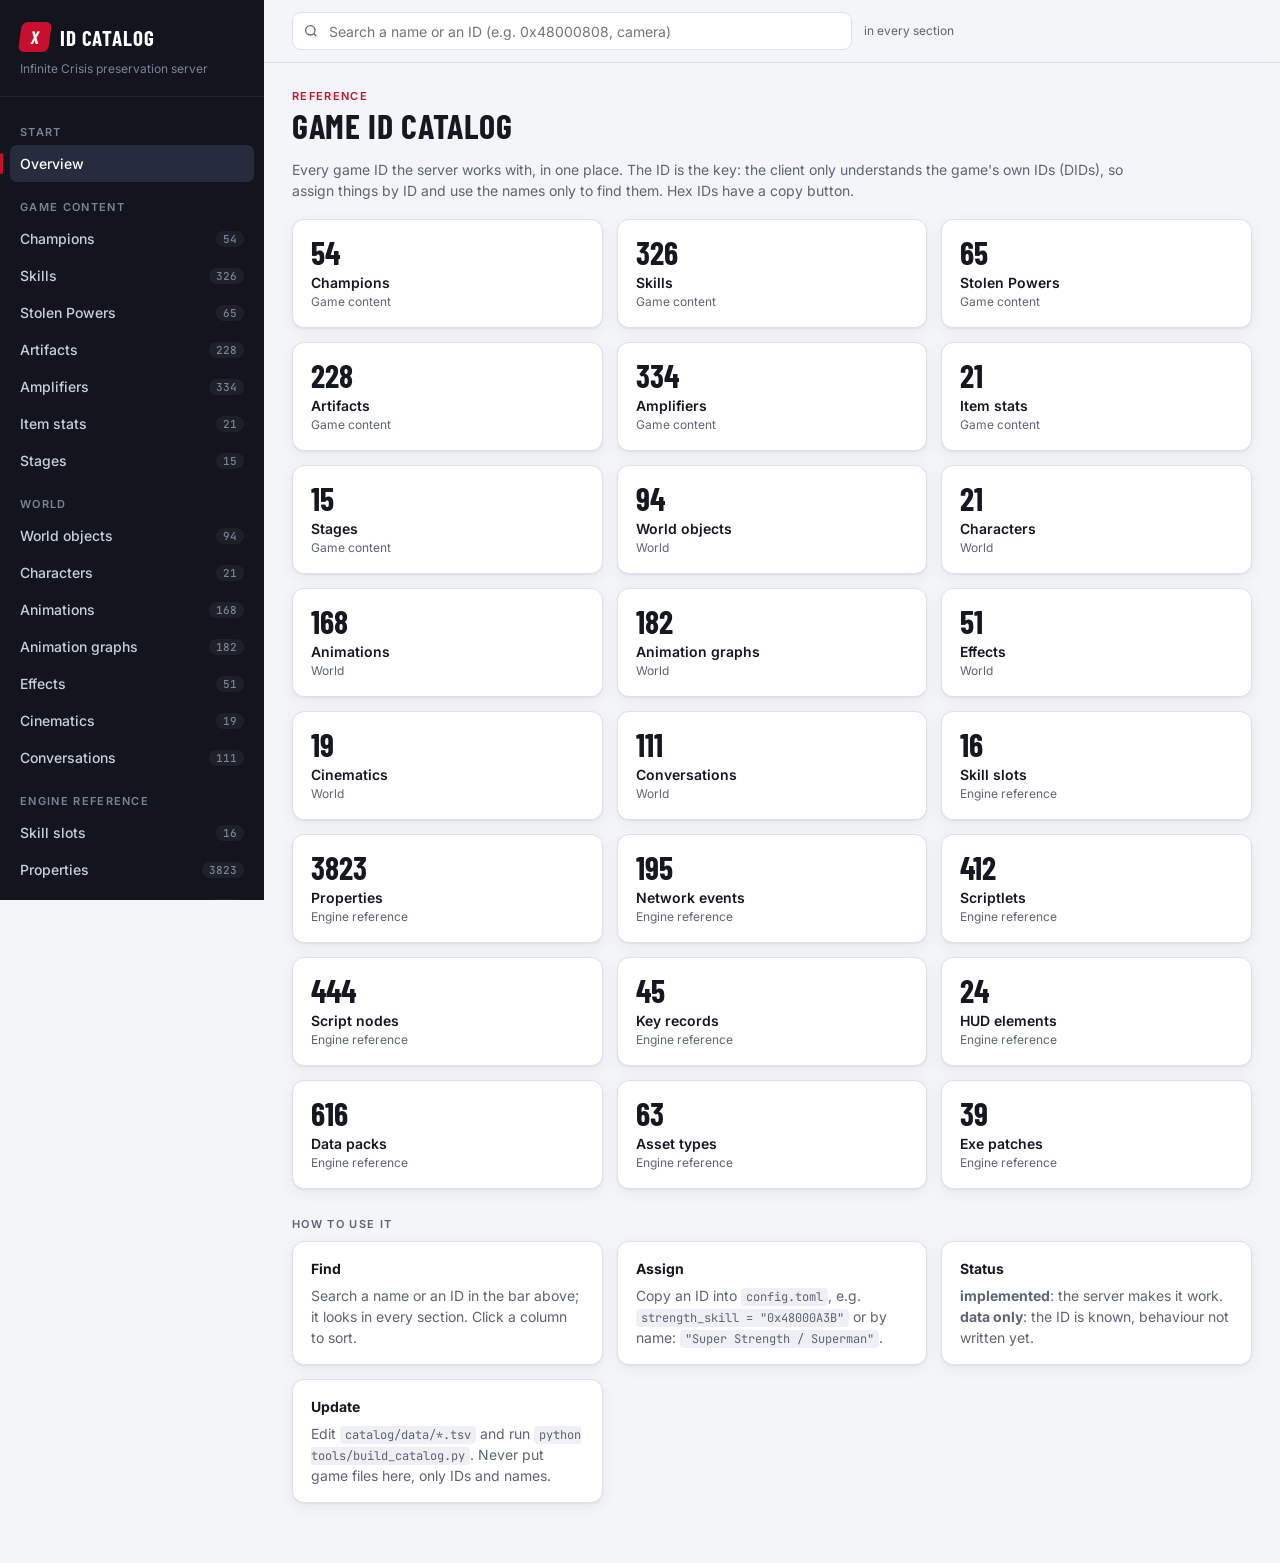
